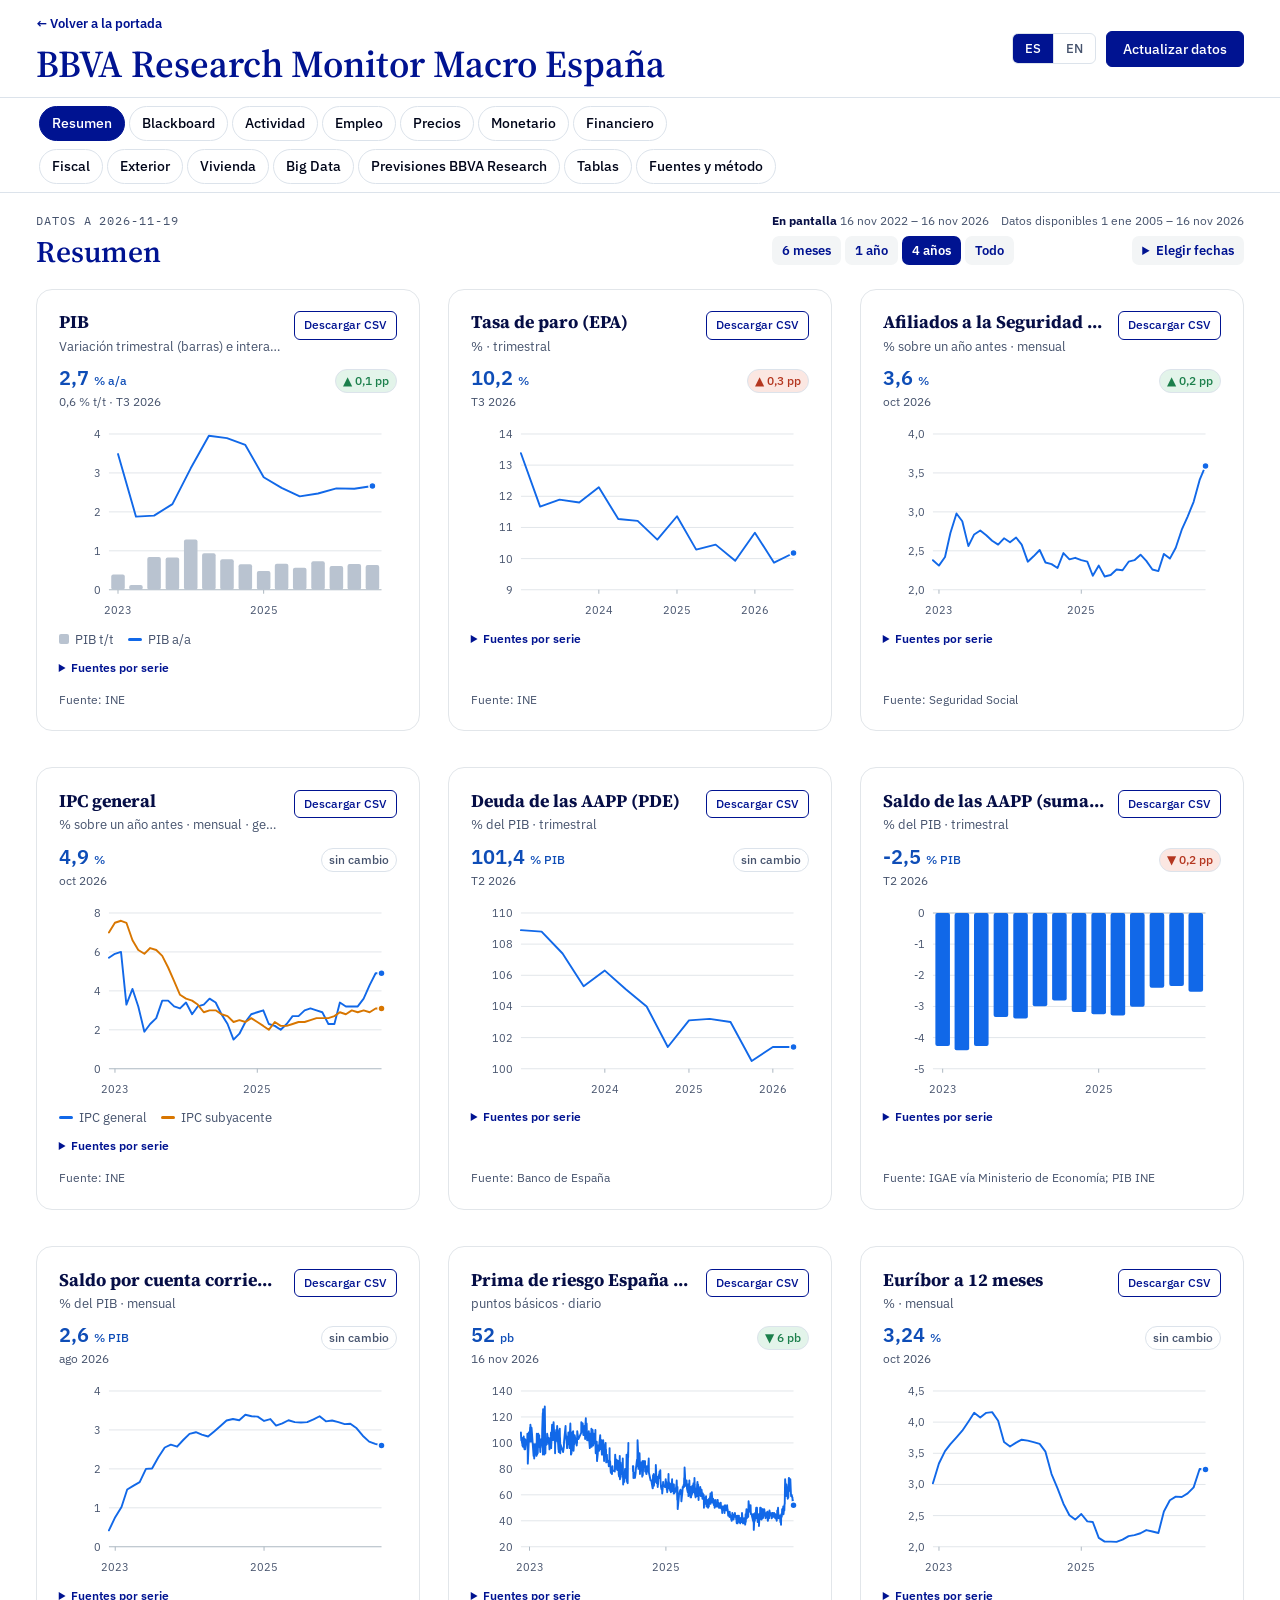
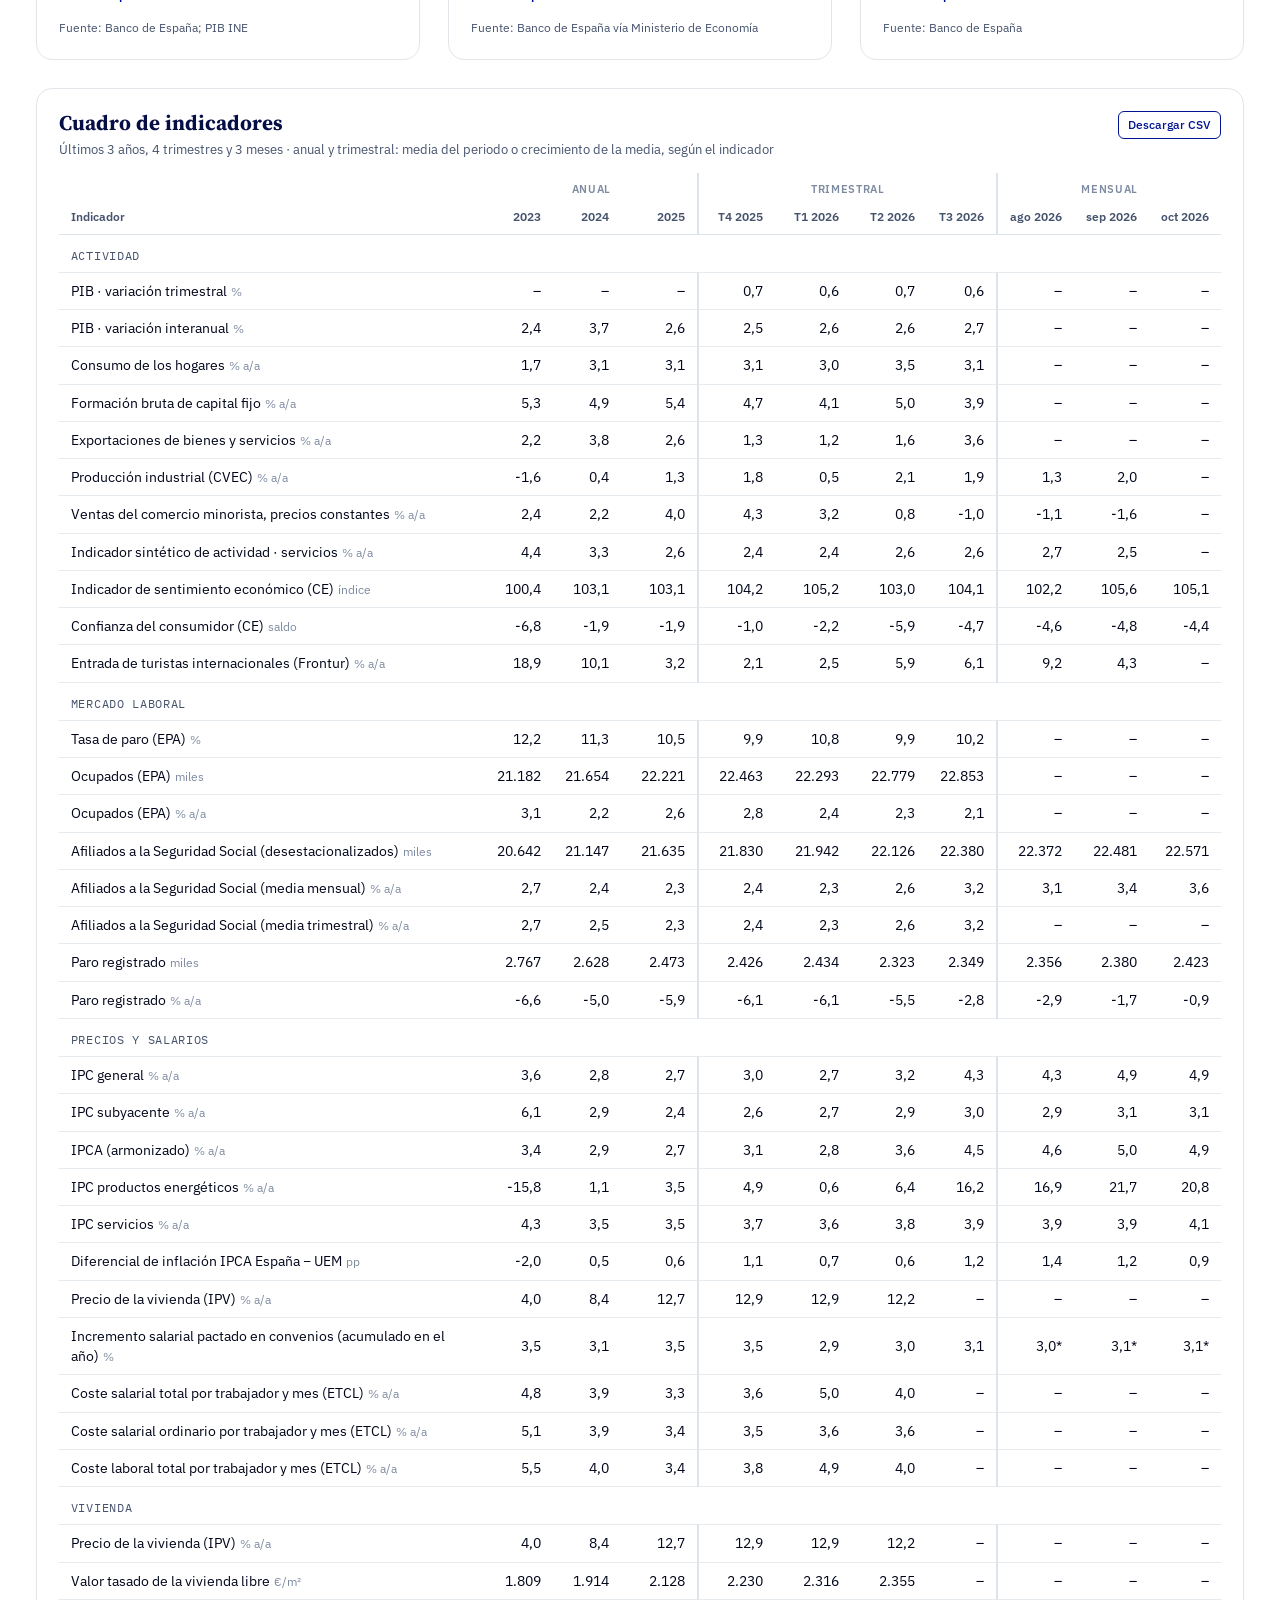
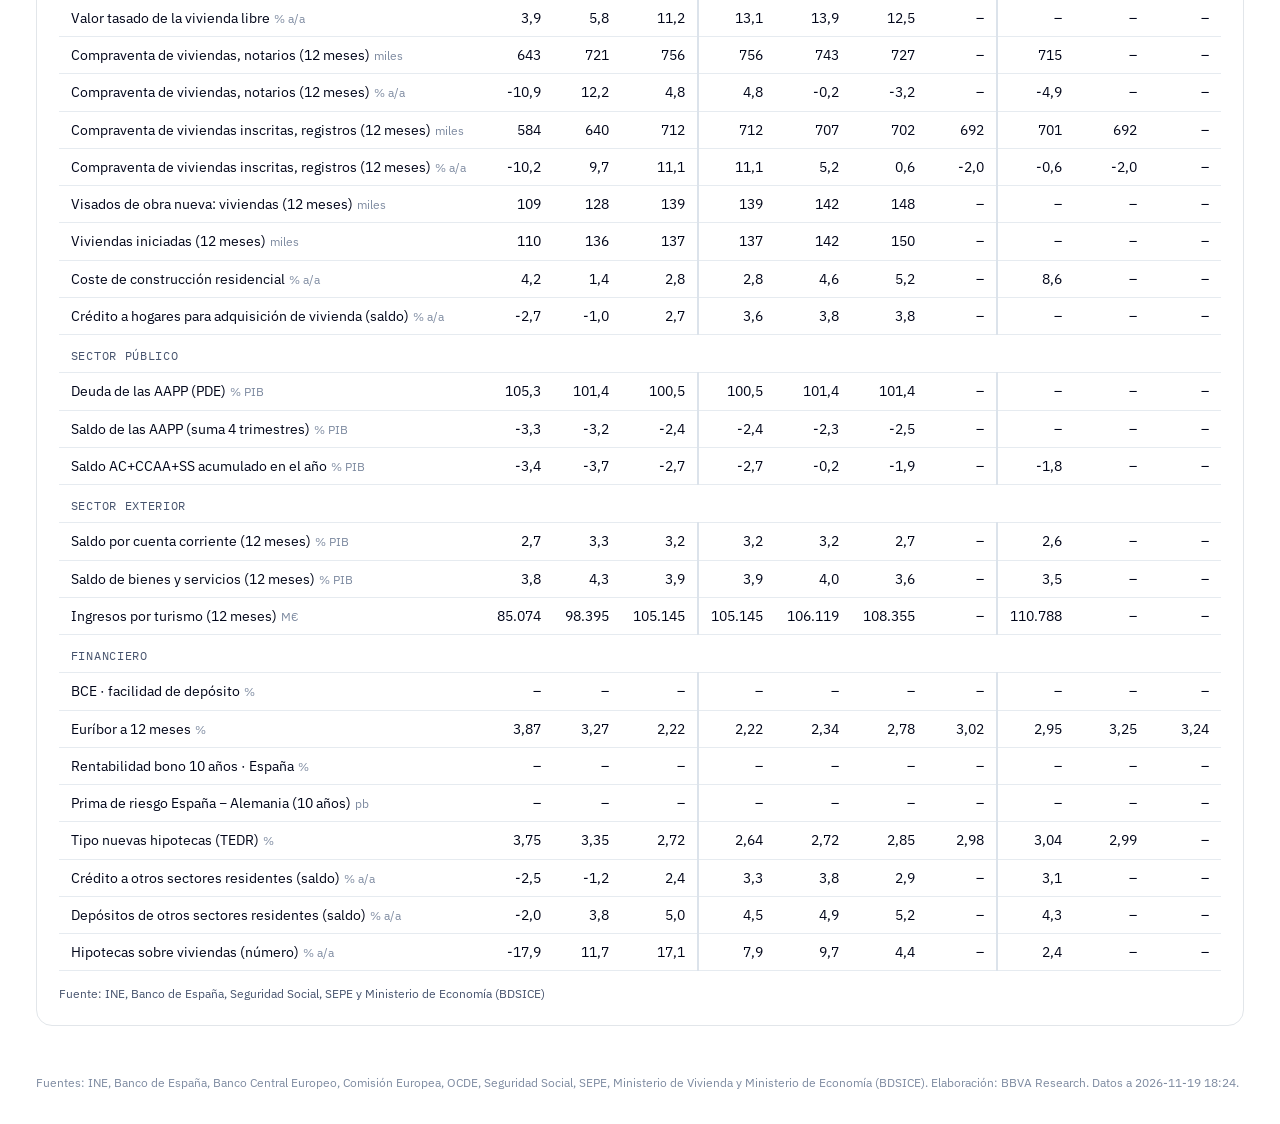
==== artifact.html @ 0e870fc3 "Limit chart period presets to four" ====
<!doctype html>
<html lang="es"><head><meta charset="utf-8"><meta name="viewport" content="width=device-width,initial-scale=1,viewport-fit=cover"><style>:root{padding-top:env(safe-area-inset-top,0px);padding-bottom:env(safe-area-inset-bottom,0px)}body{margin:0}img{max-width:100%}[hidden]{display:none!important}</style>
<title>BBVA Research Monitor Macro España</title>
<meta name="claude:viewport-fit-sides" content="cover">
<link rel="stylesheet" href="https://fonts.googleapis.com/css2?family=Source+Serif+4:opsz,wght@8..60,400;8..60,600;8..60,700&family=IBM+Plex+Sans:wght@400;500;600&family=IBM+Plex+Mono:wght@400;500&display=swap">
<style>
/* Layout: masthead band → control row (tabs + data status) → per-section grid of chart figures, 2 columns on wide screens, 1 on phones.
   Palette and type follow the BBVA Research explorer (Electric Blue / Serene Blue / Midnight; Source Serif 4 + IBM Plex). */
:root{
  --ground:#ffffff; --surface:#ffffff; --surface-2:#ffffff; --rule:#DCE3EB; --grid:#E6EBF0;
  --navy:#001391; --on-navy:#ffffff; --tot:#8BE98B; --on-tot:#00105E; --icon-bg:#85C8FF; --up:#1C9AAB; --down:#C0001A; --flat:#B9C3D0;
  --y1:#001391; --y2:#85C8FF; --y3:#8BE98B; --y4:#FFB56B; --qbar:#B9C3D0;
  --ink:#000519; --muted:#46536D; --faint:#7D8AA0;
  --accent:#001391; --accent-soft:#85C8FF; --on-accent:#ffffff;
  --s1:#1168E8; --s2:#D87600; --s3:#008F7B; --s4:#7B5CD6;
  --chart-ink:#060E46; --chart-grid:#E2E6EA; --chart-zero:#ADB8C2;
  --good:#1B7F4B; --good-bg:#E3F4EA; --bad:#B4361F; --bad-bg:#FBE7E2; --neutral-bg:#ffffff;
  --flag:#7A6300; --flag-bg:#FFF6C9;
  --serif:"Source Serif 4",Georgia,"Times New Roman",serif;
  --sans:"IBM Plex Sans",system-ui,-apple-system,"Segoe UI",sans-serif;
  --mono:"IBM Plex Mono",ui-monospace,Menlo,Consolas,monospace;
  color-scheme:only light;
}
*{box-sizing:border-box}
body{background:var(--ground);color:var(--ink);font-family:var(--sans);font-size:15px;line-height:1.5}
.wrap{max-width:1240px;margin:0 auto;padding-left:max(16px,env(safe-area-inset-left,0px));padding-right:max(16px,env(safe-area-inset-right,0px))}
header.mast{background:var(--surface);border-bottom:1px solid var(--rule)}
header.mast .wrap{padding-block:22px 18px;display:flex;flex-wrap:wrap;gap:16px 32px;align-items:flex-end;justify-content:space-between}
.eyebrow{font-family:var(--mono);font-size:12px;letter-spacing:.08em;text-transform:uppercase;color:var(--muted);margin:0 0 6px}
h1{font-family:var(--serif);font-weight:600;font-size:clamp(26px,3.4vw,38px);line-height:1.1;margin:0;text-wrap:balance;color:var(--accent)}
.lede{margin:8px 0 0;color:var(--muted);max-width:62ch}
.datactl{display:flex;flex-direction:column;align-items:flex-end;gap:6px;min-width:0}
.btn{font:500 14px/1 var(--sans);padding:10px 16px;border-radius:6px;border:1px solid var(--accent);background:var(--accent);color:var(--on-accent);cursor:pointer}
.btn:hover{filter:brightness(1.08)}
.btn.ghost{background:transparent;color:var(--accent)}
.btn:focus-visible,.tabs button:focus-visible,.seg button:focus-visible{outline:2px solid var(--accent);outline-offset:2px}
.status{font-size:12.5px;color:var(--muted);text-align:right;max-width:46ch}
.stamp{font-family:var(--mono);font-size:12px;color:var(--muted)}
html:not([data-monitor]) .mast .wrap{padding-block:12px;align-items:center;gap:10px 24px}
html:not([data-monitor]) .mast :is(.eyebrow,.lede,.stamp){display:none}
html:not([data-monitor]) .mast .status{position:absolute;width:1px;height:1px;overflow:hidden;clip-path:inset(50%);white-space:nowrap}
nav.tabsbar{position:sticky;top:env(safe-area-inset-top,0px);z-index:5;background:var(--surface);border-bottom:1px solid var(--rule)}
body::before{content:"";position:fixed;inset:0 0 auto;height:env(safe-area-inset-top,0px);z-index:10;background:var(--surface)}
.tabs{display:flex;flex-direction:column;gap:8px;overflow-x:auto;scrollbar-width:thin;padding:8px 3px}
.tabs-row{display:flex;gap:4px;width:max-content;align-items:center}
.tabs button{flex:none;font:500 14px/1.2 var(--sans);color:var(--ink);background:var(--surface);border:1px solid var(--rule);border-radius:999px;padding:8px 12px;cursor:pointer;white-space:nowrap}
.tabs button[aria-selected="true"]{color:var(--on-accent);background:var(--accent);border-color:var(--accent)}
.tabs button:hover:not([aria-selected="true"]){color:var(--accent);border-color:var(--accent)}
.theme-subgroup{display:flex;flex-wrap:wrap;align-items:center;gap:6px 10px;margin:0 0 16px}
main .wrap{padding-block:24px 48px}
html:not([data-monitor]) main .wrap{padding-top:16px}
.sechead{display:flex;flex-wrap:wrap;gap:12px 24px;align-items:baseline;justify-content:space-between;margin-bottom:16px}
h2{font-family:var(--serif);font-weight:600;font-size:clamp(22px,2.6vw,30px);line-height:1.15;margin:0;text-wrap:balance;color:var(--accent);max-width:34ch}
.kicker{font-family:var(--mono);font-size:11.5px;letter-spacing:.08em;text-transform:uppercase;color:var(--muted);margin:0 0 6px}
h3{font-family:var(--sans);font-weight:600;font-size:13.5px;margin:0;text-wrap:balance;text-transform:uppercase;letter-spacing:.02em;color:var(--accent)}
.seg{display:inline-flex;border:1px solid var(--rule);border-radius:6px;overflow:hidden;background:var(--surface)}
.seg button{font:500 13px/1 var(--sans);padding:8px 12px;background:none;border:0;border-left:1px solid var(--rule);color:var(--muted);cursor:pointer}
.seg button:first-child{border-left:0}
.seg button[aria-pressed="true"]{background:var(--accent);color:var(--on-accent)}
.grid{display:grid;grid-template-columns:repeat(2,minmax(0,1fr));gap:36px 28px}
@media(max-width:820px){.grid{grid-template-columns:minmax(0,1fr)}}
.fig{background:var(--surface);border:1px solid var(--chart-grid);border-radius:16px;padding:clamp(12px,1.7vw,24px);min-width:0;display:flex;flex-direction:column;gap:10px}
.fig.wide{grid-column:1/-1}
.fig h3{font:700 clamp(17px,1.65vw,23px)/1.18 var(--serif);color:var(--chart-ink);letter-spacing:normal;text-transform:none;text-wrap:pretty;overflow-wrap:anywhere}
.fig .sub{font-size:13px;color:var(--muted);margin-top:4px}
.fig .src{font-size:12px;color:var(--muted);margin-top:auto;padding-top:4px;overflow-wrap:anywhere}
.legend{display:flex;flex-wrap:wrap;gap:4px 14px;font-size:12.5px;color:var(--muted)}
/* legends sit under the plot: title → reading → chart → legend → source */
.fig>.chart{order:1}.fig>.lg,.fig>.legend{order:2}.fig>figcaption{order:3}
.legend span{display:inline-flex;align-items:center;gap:6px}
.legend i{width:14px;height:3px;border-radius:2px;display:inline-block}
.legend i.bar{height:10px;width:10px;border-radius:2px}
.chart,.chart-plot,.bbmini-chart{position:relative;min-width:0;width:100%}
.chart svg,.bbmini-chart svg{display:block;width:100%;height:auto;overflow:visible}
.chart text{font-family:var(--sans);font-size:11px;fill:var(--muted)}
.chart-featured{container-type:inline-size}
.chart-featured text{font-size:12px}
.chart-range{display:grid;gap:6px;max-width:100%;margin:4px 0 8px;font-size:12px;color:var(--muted)}
.period-controls{display:flex;align-items:center;gap:6px 10px}
.chart-range .seg{gap:4px;border:0;min-width:0;flex-wrap:wrap}
.chart-range .seg button,.chart-date-range summary{border:0;border-radius:7px;background:#F3F5F6;color:var(--accent);padding:8px 10px;font-size:13px;font-weight:600;line-height:1}
.chart-range .seg button[aria-pressed="true"],.chart-date-range[data-custom] summary{background:var(--accent);color:var(--on-accent)}
.chart-date-range{flex:none;margin-inline-start:auto;max-inline-size:100%}
.chart-date-range summary{cursor:pointer;inline-size:max-content;max-inline-size:100%}
.chart-date-range[open]{display:flex;align-items:center;gap:8px}
.date-coverage{display:flex;flex-wrap:wrap;gap:4px 12px;line-height:1.4;font-variant-numeric:tabular-nums}
.date-coverage b{color:var(--chart-ink)}
.custom-range{display:flex;flex-wrap:wrap;gap:6px 10px;align-items:center}
.custom-range label{display:flex;align-items:center;gap:5px;min-width:0;color:var(--chart-ink);font-weight:600}
.custom-range input{min-width:0;padding:5px 7px;border:1px solid var(--rule);border-radius:5px;background:var(--surface);color:var(--ink);font:inherit}
.custom-range [role="alert"]{flex-basis:100%;margin:0;color:var(--ink)}
.custom-range [role="alert"]:empty{display:none}
@media(max-width:600px){.period-controls{flex-wrap:wrap}}
@media(max-width:380px){.chart-date-range[open]{display:grid;gap:4px}}
.chart-body{display:grid;gap:12px}
.chart-readings{border-top:1px solid var(--chart-grid);padding-top:10px;min-width:0}
.chart-readings>p{margin:0 0 8px;font-size:12px;color:var(--muted)}
.chart-readings ul{list-style:none;margin:0;padding:0;display:grid;grid-template-columns:repeat(auto-fit,minmax(min(100%,130px),1fr));gap:10px 14px}
.chart-readings li{min-width:0;border-left:3px solid var(--reading-color);padding-left:8px;line-height:1.24;overflow-wrap:anywhere}
.chart-reading-value{display:block;color:var(--chart-ink);color:color-mix(in srgb,var(--reading-color) 70%,var(--chart-ink));font:600 20px/1.24 var(--sans);font-variant-numeric:tabular-nums}
.chart-reading-value small{font-size:12px;font-weight:500}
.chart-reading-label{display:block;color:var(--chart-ink);font-size:12.5px;margin:2px 0}
.chart-readings time,.chart-reading-source,.gread .reading-context{display:block;color:var(--muted);font-size:11.5px}
.chart-reading-source{margin-top:5px;line-height:1.38}
.source-publisher{color:var(--accent);font-weight:600}
a.source-publisher{text-decoration:underline;text-underline-offset:2px}
.source-code{display:block;color:var(--muted);font:11px/1.4 var(--mono);overflow-wrap:anywhere}
.series-chart-sources{order:3;font-size:12px;color:var(--muted)}
.series-chart-sources summary{cursor:pointer;color:var(--accent);font-weight:600;inline-size:max-content;max-inline-size:100%}
.series-chart-sources ul{list-style:none;padding:0;margin:7px 0 0;display:grid;gap:6px}
.series-chart-sources li{padding-inline-start:8px;border-inline-start:2px solid var(--chart-grid);overflow-wrap:anywhere}
.series-source-name{display:block;color:var(--chart-ink)}
.figure-csv-header{display:flex;gap:8px 12px;align-items:flex-start;justify-content:flex-end}
.figure-csv-header>.figure-csv-title{flex:1;min-width:0}
.figure-csv-footer{order:4;display:flex;justify-content:flex-end}
.figure-csv-footer:empty{display:none}
.csv-action.btn{flex:none;font-size:12px;line-height:1.2;padding:6px 9px;white-space:nowrap}
.csv-action:disabled{opacity:.5;cursor:default}
.chart-readings.is-hovering li time{display:none}
.chart-readings p[data-cursor-date]{color:var(--chart-ink);font-weight:600}
.transform-control option:disabled{color:var(--faint)}
@container (min-width:620px){
  .chart-body{grid-template-columns:minmax(0,1fr) minmax(128px,23%);align-items:start}
  .chart-readings{border-top:0;border-left:1px solid var(--chart-grid);padding:0 0 0 12px}
  .chart-readings ul{grid-template-columns:minmax(0,1fr)}
}
.tip{position:absolute;pointer-events:none;background:var(--surface);color:var(--chart-ink);border:1px solid var(--chart-grid);border-radius:9px;padding:9px 11px;font-size:12.5px;box-shadow:0 4px 16px rgba(6,14,70,.12);width:max-content;min-width:min(150px,100%);max-width:100%;overflow-wrap:anywhere;z-index:3}
.tip b{display:block;font-weight:600;margin-bottom:4px}
.tip div{display:flex;justify-content:space-between;gap:14px;font-variant-numeric:tabular-nums}
.tip i{width:8px;height:8px;border-radius:50%;display:inline-block;margin-right:6px}
/* KPI tiles */
.kpis{display:grid;grid-template-columns:repeat(auto-fill,minmax(210px,1fr));gap:0 24px;margin-bottom:22px}
.kpi{background:transparent;border:0;border-top:1px solid var(--rule);border-radius:0;padding:12px 0 10px;display:flex;flex-direction:column;gap:4px;min-width:0;cursor:pointer;text-align:left;font:inherit;color:inherit}
.kpi:hover{border-top-color:var(--accent)}
.kpi .lab{font-size:12.5px;color:var(--muted);line-height:1.3;min-height:2.6em}
.kpi .val{font-family:var(--serif);font-weight:600;font-size:30px;line-height:1.1;font-variant-numeric:tabular-nums;color:var(--ink)}
.kpi .val small{font-family:var(--sans);font-size:13px;font-weight:500;color:var(--muted);margin-left:3px}
.kpi .meta{display:flex;justify-content:space-between;align-items:center;gap:8px;font-size:12px;color:var(--muted)}
.chip{border:1px solid var(--rule);display:inline-flex;align-items:center;gap:4px;font-size:12px;font-weight:500;padding:2px 7px;border-radius:999px;background:var(--neutral-bg);color:var(--muted);white-space:nowrap;font-variant-numeric:tabular-nums}
.chip.good{background:var(--good-bg);color:var(--good)}
.chip.bad{background:var(--bad-bg);color:var(--bad)}
.chip.flash{background:var(--flag-bg);color:var(--flag)}
.spark{height:34px;width:100%}
/* tables */
.tblwrap{overflow-x:auto;background:var(--surface);border:1px solid var(--rule);border-radius:8px}
table{border-collapse:collapse;width:100%;font-size:13.5px;font-variant-numeric:tabular-nums}
th,td{padding:8px 12px;text-align:right;border-bottom:1px solid var(--grid);white-space:nowrap}
th:first-child,td:first-child{text-align:left;white-space:normal;min-width:220px}
thead th{font-size:12px;font-weight:600;color:var(--muted);background:var(--surface);position:sticky;top:0;border-bottom:1px solid var(--rule)}
tbody tr:hover{background:var(--surface-2)}
tr.grp td{background:var(--ground);font-family:var(--mono);font-size:11.5px;letter-spacing:.06em;text-transform:uppercase;color:var(--muted);padding-top:12px}
td.src{font-size:12px;color:var(--muted);text-align:left}
td .u{color:var(--faint);font-size:12px;margin-left:4px}
.tblhead{display:flex;flex-wrap:wrap;gap:10px;align-items:center;justify-content:space-between;margin:26px 0 10px}
.tblhead:first-child{margin-top:0}
.note{font-size:13px;color:var(--muted);max-width:75ch}
.copyok{font-size:12.5px;color:var(--good);margin-left:8px}
a{color:var(--accent)}
.prose{max-width:72ch}
.prose p,.prose li{color:var(--ink)}
.prose code{font-family:var(--mono);font-size:13px;background:var(--surface-2);padding:1px 5px;border-radius:4px}
.pickrow{display:flex;flex-wrap:wrap;gap:16px 24px;align-items:flex-end;justify-content:space-between;padding:14px 0;border-top:1px solid var(--rule);border-bottom:1px solid var(--rule);margin-bottom:16px}
.picks{display:flex;flex-direction:column;gap:8px;min-width:0;flex:1 1 420px}
.picklab{font-family:var(--mono);font-size:11.5px;letter-spacing:.08em;text-transform:uppercase;color:var(--muted)}
.chips{display:flex;flex-wrap:wrap;gap:8px}
.pchip{display:inline-flex;align-items:center;gap:8px;background:var(--surface);border:1px solid var(--rule);border-radius:6px;padding:6px 6px 6px 10px;font-size:13.5px;max-width:100%}
.pchip i{width:14px;height:3px;border-radius:2px;flex:none}
.pchip button{border:0;background:none;color:var(--muted);font-size:16px;line-height:1;cursor:pointer;padding:2px 6px;border-radius:4px}
.pchip button:hover{background:var(--surface-2);color:var(--ink)}
select#addSeries{font:inherit;font-size:14px;padding:8px 10px;border:1px solid var(--rule);border-radius:6px;background:var(--surface);color:var(--ink);max-width:420px;width:100%}
.gcard h3{font-size:clamp(15px,1.4vw,18px)}
.gcard h3,.gcard .sub{overflow:hidden;text-overflow:ellipsis;white-space:nowrap}
.gread{display:flex;flex-wrap:wrap;align-items:baseline;justify-content:space-between;gap:4px 12px}
.gread .chart-reading-value{--reading-color:var(--s1)}
.gread .reading-context{margin-top:2px;font-variant-numeric:tabular-nums}
.explain{background:var(--flag-bg);border-left:4px solid var(--flag);border-radius:6px;padding:14px 18px;font-size:14px;max-width:72ch;margin-top:18px}
.explain b{color:var(--flag)}
.bigbars{display:grid;grid-template-columns:repeat(2,minmax(0,1fr));gap:36px 28px}@media(max-width:760px){.bigbars{grid-template-columns:minmax(0,1fr)}}
.bb{display:flex;align-items:flex-end;justify-content:space-around;gap:10px;height:280px;padding:10px 8px 0;border-bottom:1px solid var(--rule)}
.bb .col{display:flex;flex-direction:column;align-items:center;justify-content:flex-end;height:100%;flex:1;max-width:110px}
.bb .v{font-size:28px;font-weight:500;font-variant-numeric:tabular-nums;margin-bottom:6px}
.bb .bar{width:62%;border-radius:4px 4px 0 0}
.bb-x{display:flex;justify-content:space-around;gap:10px;padding:8px 8px 0}
.bb-x div{flex:1;max-width:110px;text-align:center;font-size:17px;color:var(--ink)}
.bb-x small{display:block;font-size:14px;color:var(--up);margin-top:2px}
.key{display:flex;flex-direction:column;gap:0}
.key div{display:flex;align-items:center;gap:12px;padding:14px 4px;border-bottom:1px solid var(--rule);font-size:13.5px;color:var(--muted)}
.key div:last-child{border-bottom:0}
.tri{width:0;height:0;flex:none}
.tri.up{border-left:9px solid transparent;border-right:9px solid transparent;border-bottom:15px solid var(--up)}
.tri.down{border-left:9px solid transparent;border-right:9px solid transparent;border-top:15px solid var(--down)}
.tri.flat{border-top:9px solid transparent;border-bottom:9px solid transparent;border-left:15px solid var(--flat)}
table.fc thead th{background:var(--navy);color:var(--on-navy);font-size:13px}
table.fc td.l1{padding-left:28px}table.fc td.l2{padding-left:44px}
table.fc tr.b td{font-weight:600;color:var(--accent);border-bottom-color:var(--accent)}
table.fc tr.tot td{background:var(--tot);color:var(--on-tot);font-weight:600}
table.fc td.f{font-weight:600}
.grid3{display:grid;grid-template-columns:repeat(3,minmax(0,1fr));gap:36px 28px;margin-bottom:8px}
@media(max-width:1000px){.grid3{grid-template-columns:repeat(2,minmax(0,1fr))}}@media(max-width:620px){.grid3{grid-template-columns:minmax(0,1fr)}}
.fig .src a{color:var(--accent);text-decoration:none;font-weight:500}
.tblhead2{display:flex;flex-wrap:wrap;gap:10px;align-items:flex-end;justify-content:space-between;margin-bottom:4px}
.stack{display:flex;flex-direction:column;gap:28px}
.tblfig .tblwrap{border:0;border-radius:0}
.pchip .axbtn{font-size:11.5px;border:1px solid var(--rule);border-radius:4px;padding:2px 6px;color:var(--accent)}
.mcol{display:flex;flex-direction:column;gap:0;min-width:0}
.bbwrap{display:grid;grid-template-columns:300px minmax(0,1fr);gap:32px;align-items:start}
@media(max-width:900px){.bbwrap{grid-template-columns:minmax(0,1fr)}}
.bbside{display:flex;flex-direction:column;gap:18px;position:sticky;top:12px}
.board-head,.board-layout{--board-sidebar:260px;--board-gutter:18px}
.board-layout{column-gap:var(--board-gutter)}
@media(min-width:901px){
  .board-layout,.board-head{grid-template-columns:var(--board-sidebar) minmax(0,1fr)}
  .board-head{display:grid;gap:var(--board-gutter)}
}
@media(max-width:900px){.board-layout>.bbside{position:static}}
.board-figure{margin:0;min-width:0}
.board-figure .board-chart-title{margin:0;font:700 clamp(17px,1.65vw,23px)/1.18 var(--serif);color:var(--chart-ink);letter-spacing:normal;text-transform:none;text-wrap:pretty;overflow-wrap:anywhere}
.board-figure>.figure-csv-title .sub{font-size:13px;color:var(--muted);margin-top:4px}
.bbgallery>.board-chart-title{margin-bottom:6px}
.bbmini h3{overflow:hidden;text-overflow:ellipsis;white-space:nowrap}
.board-layout .board-figure.fig{gap:6px;padding:clamp(8px,1vw,14px)}
.board-layout .board-figure>.chart-range{margin:0}
.board-figure .period-controls{flex-wrap:wrap}
.board-chart-note{order:2;margin:0}
.bbgallery>.figure-csv-footer{margin-top:12px}
.board-figure .legend i{flex:none}
.board-figure>.lg:not(:empty){border-top:1px solid var(--chart-grid);padding-top:8px}
.bbgrp{display:flex;flex-direction:column;gap:8px}
.big-catalog-filters{padding:8px;border-bottom:1px solid var(--rule)}
.big-compare-actions{display:flex;flex-wrap:wrap;gap:6px}
.big-compare-actions .btn{font-size:12px;line-height:1.3;padding:6px 9px}
.big-totals{display:flex;align-items:center;flex-wrap:wrap;gap:6px 10px}
.big-totals .seg button{padding:6px 10px;font-size:13px}
.big-totals .seg button:disabled:not([aria-pressed="true"]){opacity:.5;cursor:default}
.pchip .big-reference{color:inherit;font:inherit;text-align:left;padding:0}
.pchip .big-reference[aria-pressed="true"]{text-decoration:underline;text-underline-offset:3px}
.big-title h3{text-transform:none;letter-spacing:normal}
.transform-control{display:grid;grid-template-columns:minmax(0,1.35fr) minmax(0,1fr);align-items:end;gap:8px}
.transform-field{display:grid;gap:4px;min-width:0}
.transform-field>select.axsel{min-width:0;max-width:none;text-overflow:ellipsis}
.transform-field>.picklab{font-size:10px;letter-spacing:.06em}
.board-layout .transform-control{grid-template-columns:minmax(0,1fr)}
#bblg:empty{display:none}
/* Blackboard de USA (.bbfig): título en una línea, subtítulo y periodos; lecturas como leyenda inferior */
.bbfig h3{white-space:nowrap;overflow:hidden;text-overflow:ellipsis;text-wrap:nowrap;overflow-wrap:normal}
.bbfig>.figure-csv-title{min-width:0}
.bbfig .sub:not(:empty)::before{content:"("}
.bbfig .sub:not(:empty)::after{content:")"}
.bbfig>.chart-range{display:contents}
.bbfig .chart-date-range{margin-inline-start:0}
.bbfig #bbchart .chart-body{grid-template-columns:minmax(0,1fr)}
.bbfig #bbchart .chart-readings{border-left:0;border-top:1px solid var(--chart-grid);padding:10px 0 0}
.bbfig #bbchart .chart-readings{display:flex;flex-wrap:wrap;align-items:baseline;gap:4px 18px}
.bbfig #bbchart .chart-readings ul{display:flex;flex-wrap:wrap;gap:6px 20px;flex:1;min-width:0}
.bbfig #bbchart .chart-readings li{display:flex;align-items:baseline;gap:7px;border-left:0;padding-left:0;font-size:13px}
.bbfig #bbchart .chart-readings li::before{content:"";flex:none;inline-size:16px;block-size:3px;border-radius:2px;background:var(--reading-color);align-self:center}
.bbfig #bbchart .chart-reading-label{order:1;margin:0;font-size:13px}
.bbfig #bbchart .chart-reading-value{order:2;display:none;font-size:13px;line-height:inherit;white-space:nowrap}
.bbfig #bbchart .chart-readings.is-hovering .chart-reading-value{display:inline}
.bbfig #bbchart .chart-readings li time,.bbfig #bbchart .chart-reading-source{display:none}
.bbfig #bbchart .chart-readings>p{order:2;margin:0;visibility:hidden;white-space:nowrap}
.bbfig #bbchart .chart-readings.is-hovering>p{visibility:visible}
.band-note{margin:0 0 4px}
.band-key{display:flex;flex-wrap:wrap;gap:4px 14px;font-size:12px;color:var(--muted)}
.band-key span{display:inline-flex;align-items:center;gap:6px;white-space:nowrap}
.band-swatch{display:inline-block;inline-size:16px;block-size:10px;border-radius:2px;background:var(--band-color)}
.band-swatch.mean{block-size:0;border-top:2px dashed var(--band-color);background:none;border-radius:0}
.band-swatch.one{opacity:.34}
.band-swatch.two{opacity:.14}
.board-head{align-items:center;margin-bottom:10px}
.board-modes{flex:1;min-width:0}
.board-modes .bbmodes{display:flex;flex-wrap:wrap}
.board-modes .bbmodes button{border:0;border-radius:7px;background:#f3f5f6;color:var(--accent);font-weight:600;box-shadow:none;padding:7px 10px;white-space:nowrap}
.board-modes .bbmodes button[aria-pressed="true"]{background:var(--accent);color:var(--on-accent);box-shadow:none}
@media(max-width:900px){.board-modes{flex-basis:100%;order:3}}
.board-transform-group .transform-sources{flex-direction:column;gap:3px}
@media(min-width:901px){.board-transform-group .transform-control{grid-template-columns:minmax(0,1fr)}}
.transform-sources{display:flex;flex-wrap:wrap;gap:4px 8px}
.transform-sources span{font-size:12px;color:var(--muted)}
.transform-sources b{font-weight:600}
.bbmodes{display:grid;grid-template-columns:1fr 1fr;gap:6px}
.bbmodes button{font:500 13px/1.2 var(--sans);padding:9px 10px;border:1px solid var(--rule);border-radius:6px;background:var(--surface);color:var(--ink);cursor:pointer;text-align:left}
.bbmodes button[aria-pressed="true"],.bbtabs button[aria-selected="true"]{border-color:var(--accent);color:var(--accent);box-shadow:inset 0 0 0 1px var(--accent)}
.bbtabs{display:grid;grid-template-columns:1fr 1fr;border-bottom:1px solid var(--rule)}
.bbtabs button{font:600 13px/1 var(--sans);padding:10px 6px;background:none;border:0;border-bottom:2px solid transparent;color:var(--muted);cursor:pointer}
.bbtabs button[aria-selected="true"]{color:var(--accent);border-bottom-color:var(--accent);box-shadow:none}
.bbsearch{width:100%;font:400 13px/1.2 var(--sans);padding:9px 10px;border:1px solid var(--rule);border-radius:6px;background:var(--surface);color:var(--ink)}
.series-search{display:grid;gap:6px}
.series-search-results{display:grid;gap:6px}
.series-search-results ul{list-style:none;margin:0;padding:3px;max-height:235px;overflow:auto;border:1px solid var(--rule);border-radius:6px}
.series-search-results button{display:block;width:100%;text-align:left;font:inherit;font-size:13px;padding:6px 8px;border:0;border-radius:4px;color:var(--ink);background:var(--surface);cursor:pointer}
.series-search-results button:not(:disabled):is(:hover,:focus-visible){background:var(--surface-2);color:var(--accent);outline:2px solid var(--accent);outline-offset:-2px}
.series-search-results button:disabled{color:var(--muted);cursor:default}
.series-search-results small{display:block;color:var(--muted)}
.bbcatalog{border:1px solid var(--rule);border-radius:6px}
.bbcatalog>summary{padding:8px 10px;font-size:14px;cursor:pointer}
.bbcatalog[open]>summary{border-bottom:1px solid var(--rule)}
.bbaxis .bbcatalog>summary{overflow:hidden;text-overflow:ellipsis;white-space:nowrap}
.bb-axis-search{padding:8px;border-bottom:1px solid var(--rule)}
.bb-axis-search:has(.series-search-results:not([hidden]))+.bblist{display:none}
.bblist{max-height:340px;overflow:auto;padding:4px 8px}
.bblist .bbh{font-weight:500;font-size:13px;color:var(--accent);padding:6px 4px;cursor:pointer}
.bblist details details{margin-left:12px}
.bblist label{display:flex;gap:8px;align-items:flex-start;font-size:13px;line-height:1.3;padding:6px 4px;border-radius:4px;cursor:pointer}
.bblist input{flex-shrink:0;accent-color:var(--accent)}
.bblist label:hover,.bblist label:focus-within{background:#F3F7FD}
.bblist label:has(input:checked){background:#E7F2FF;color:var(--accent);font-weight:600}
.bblist label:has(input:disabled){cursor:default}
.bblist label .u{color:var(--muted);font-size:11.5px;margin-left:4px}
.bblist input[disabled]+span{color:var(--muted)}
.bbsel{display:flex;flex-direction:column;gap:6px}
.bbsel .row{display:grid;grid-template-columns:14px minmax(0,1fr) auto auto auto;gap:6px;align-items:center;font-size:13px;padding:6px 0;border-bottom:1px solid var(--rule)}
.bbsel button{font:500 12px/1 var(--sans);padding:5px 7px;border:1px solid var(--rule);border-radius:5px;background:var(--surface);color:var(--muted);cursor:pointer}
.bbsel button:disabled{opacity:.4;cursor:default}
.bbsel button:focus-visible{outline:2px solid var(--accent);outline-offset:1px}
.bbsel .series-grip{width:14px;height:22px;color:var(--series-color);font-size:18px;line-height:22px;cursor:grab;user-select:none}
.bbsel .series-grip:active{cursor:grabbing}
.bbsel .row[data-drop-side="before"]{box-shadow:inset 0 2px var(--accent)}
.bbsel .row[data-drop-side="after"]{box-shadow:inset 0 -2px var(--accent)}
.bb-order{display:grid;gap:2px}
.bbsel .bb-order button{padding:2px 5px}
.bb-base{grid-column:2/-1;font-size:12px;color:var(--muted)}
.bb-base summary{cursor:pointer;color:var(--accent);font-weight:600;inline-size:max-content;max-inline-size:100%}
.bb-base form{display:flex;align-items:end;flex-wrap:wrap;gap:5px;margin-top:5px}
.bb-base label{display:grid;gap:3px}
.bb-base input{min-width:0;font:inherit;color:var(--ink);background:var(--surface);border:1px solid var(--rule);border-radius:5px;padding:3px 5px}
.bb-base form p{flex-basis:100%;margin:0}
.bb-base form p:empty{display:none}
.bbsel .tag{font-family:var(--mono);font-size:11px;color:var(--accent)}
.mgrid{row-gap:20px}
.mgrid .fig>div:first-child{min-height:64px}
.mgrid .lg{min-height:44px}
.mixnote{font-family:var(--sans);color:var(--flag)}
.mcol .pickrow{flex-direction:column;align-items:stretch;gap:12px}
.mcol .pickrow .picks{flex:0 0 auto}
.warnline{font-size:13px;color:var(--flag);background:var(--flag-bg);border-radius:6px;padding:8px 12px;margin:0 0 12px;max-width:80ch}
.scatter-analysis{display:grid;gap:10px;padding-top:12px;border-top:1px solid var(--chart-grid)}
.scatter-analysis .fit-tools{display:flex;align-items:center;flex-wrap:wrap;gap:8px 14px}
.scatter-analysis .seg{flex-wrap:wrap}
.scatter-analysis dl{display:grid;grid-template-columns:repeat(2,minmax(0,1fr));gap:10px 12px;margin:6px 0}
.scatter-analysis .figure-csv-footer{justify-content:flex-start}
#bb-scatter-sources:empty{display:none}
.scatter-analysis dt{font-size:12px;color:var(--muted)}
.scatter-analysis dd{margin:2px 0 0;color:var(--chart-ink);font-variant-numeric:tabular-nums;font-weight:600}
.chk{display:inline-flex;gap:8px;align-items:center;font-size:13.5px;color:var(--ink);cursor:pointer;padding:8px 0}
.ylab{font-size:11.5px;color:var(--muted);margin:2px 0 4px}
select.axsel{font:inherit;font-size:14px;padding:8px 10px;border:1px solid var(--rule);border-radius:6px;background:var(--surface);color:var(--ink);width:100%;max-width:420px}
select.addSeries{font:inherit;font-size:14px;padding:8px 10px;border:1px solid var(--rule);border-radius:6px;background:var(--surface);color:var(--ink);max-width:420px;width:100%}
.fc2 th.blklast,.fc2 td.blklast{border-right:2px solid var(--rule)}
.fc2 tr.hgrp th{font-size:11px;letter-spacing:.06em;text-transform:uppercase;color:var(--faint);text-align:center;border-bottom:0;padding-bottom:2px}
.tblnav{display:flex;flex-wrap:wrap;gap:6px 18px;margin:0 0 22px;font-size:13.5px}
.tblnav a{color:var(--accent);text-decoration:none;border-bottom:1px solid var(--rule);padding-bottom:2px}
.tblnav a:hover{border-bottom-color:var(--accent)}
table.fc2 td.l1{padding-left:28px} table.fc2 td.l2{padding-left:44px}
[id^="tbl-"]{scroll-margin-top:64px}
.errbox{background:var(--bad-bg);color:var(--bad);border-radius:6px;padding:10px 12px;font-size:13px;margin-bottom:16px}
footer{font-size:12px;color:var(--faint)}
footer .wrap{padding-block:0 32px}
@media(max-width:600px){.datactl{align-items:flex-start}.status{text-align:left}.kpi .val{font-size:26px}}
@media(prefers-reduced-motion:reduce){*{transition:none!important;animation:none!important}}
</style>
<style>.bbmultiples{display:grid;grid-template-columns:repeat(2,minmax(0,1fr));gap:16px}.bbmini{min-width:0}.bbmini-chart{width:100%}.bbheat-scroll{overflow:auto;max-width:100%}.bbheat{border-collapse:separate;border-spacing:2px;font-size:11px}.bbheat th{white-space:nowrap;padding:5px;text-align:left}.bbheat th:first-child{position:sticky;left:0;background:var(--surface);z-index:1;max-width:200px;overflow:hidden;text-overflow:ellipsis}.bbheat td{min-width:34px;height:28px}.bbheat .bbmissing{background:#d5dee8}@media(max-width:700px){.bbmultiples{grid-template-columns:1fr}}.bigheat-layout{display:block}.bigheat-layout>.bbside{display:none}.bigmap-scroll{max-width:100%;overflow-x:auto}.bigmap{border-collapse:collapse;table-layout:fixed;width:max(100%,1098px);font-size:12px;color:var(--ink)}.bigmap col.bigmap-label{width:240px}.bigmap col.bigmap-value{width:66px}.bigmap th,.bigmap td{box-sizing:border-box;border:1px solid #fff;padding:5px 6px;line-height:1.2}.bigmap thead th{background:#001391;color:#fff;text-align:center;font-weight:600;font-size:11px;white-space:normal}.bigmap .bigmap-section{background:#001391;color:#fff;text-align:left;font-weight:700}.bigmap .bigmap-label-cell{text-align:left;white-space:normal;overflow-wrap:anywhere}.bigmap td{text-align:right;white-space:nowrap;font-variant-numeric:tabular-nums}.bigmap .bigmissing{background:#e6e8ec;color:#7d8aa0}.bigmap td.bigmap-week-start,.bigmap th.bigmap-week-start{border-left:3px solid white}.bigmap col.bigmap-gap{width:12px}.bigmap th.bigmap-spacer,.bigmap td.bigmap-spacer{background:#fff!important;border:0;padding:0}</style></head><body>

<header class="mast"><div class="wrap">
  <div>
    <a href="index.html" class="home-link" style="display:inline-block;color:var(--accent);font-size:13px;font-weight:600;text-decoration:none;margin-bottom:10px">← Volver a la portada</a>
    <p class="eyebrow">Big Data &amp; AI</p>
    <h1>BBVA Research Monitor Macro España</h1>
    <p class="lede">Actividad, empleo, precios, cuentas públicas, sector exterior y condiciones financieras de la economía española, con las series oficiales del INE, el Banco de España, la Seguridad Social, el Ministerio de Trabajo, el Ministerio de Vivienda y el Ministerio de Economía.</p>
  </div>
  <div class="datactl">
    <div style="display:flex;gap:10px;align-items:center"><div class="seg" role="group" aria-label="Idioma / Language" id="langSeg"><button type="button" data-lang="es" aria-pressed="true">ES</button><button type="button" data-lang="en" aria-pressed="false">EN</button></div><button type="button" class="btn" id="refreshBtn">Actualizar datos</button></div>
    <span class="stamp" id="stamp"></span>
    <span class="status" id="liveMsg" aria-live="polite"></span>
  </div>
</div></header>
<nav class="tabsbar" aria-label="Secciones"><div class="wrap"><div class="tabs" role="tablist" id="tabs"></div></div></nav>
<main><div class="wrap" id="panel" role="tabpanel"></div></main>
<footer><div class="wrap" id="foot"></div></footer>

<script id="embedded-data" type="application/json">{"meta":{"title":"Monitor macro · Economía española","refreshed":"2026-11-19 18:24","timezone":"Europe/Madrid","sources":["INE","Banco de España","Ministerio de Economía, Comercio y Empresa (BDSICE)","Banco Central Europeo","Comisión Europea (DG ECFIN)","OCDE","Ministerio de Trabajo y Economía Social"],"errors":["paro_reg (total): No module named 'pandas'","paro_reg_yoy (total): No module named 'pandas'","Las conexiones de series han cambiado desde la última ejecución; ejecuta la actualización para verificar todas las fuentes."],"n_series":108},"series":{"pib_qoq":{"label":"PIB · variación trimestral","unit":"%","freq":"Q","block":"actividad","source":"INE","code":"CNTR6653","table":null,"original_name":"Total Nacional. Datos ajustados de estacionalidad y calendario. Producto interior bruto a precios de mercado. Variación trimestral. Índices de volumen encadenados.","link":"https://www.ine.es/consul/serie.do?s=CNTR6653","transform":null,"note":null,"data":[["2005-01-01",0.8935,0],["2005-04-01",0.8876,0],["2005-07-01",0.9575,0],["2005-10-01",0.9873,0],["2006-01-01",1.1632,0],["2006-04-01",0.9,0],["2006-07-01",0.944,0],["2006-10-01",0.9307,0],["2007-01-01",0.909,0],["2007-04-01",0.8776,0],["2007-07-01",0.7497,0],["2007-10-01",0.6105,0],["2008-01-01",0.1871,0],["2008-04-01",0.0352,0],["2008-07-01",-0.2115,0],["2008-10-01",-1.5508,0],["2009-01-01",-2.6741,0],["2009-04-01",0.0655,0],["2009-07-01",0.1971,0],["2009-10-01",-0.0243,0],["2010-01-01",-0.0892,0],["2010-04-01",0.1234,0],["2010-07-01",-0.0629,0],["2010-10-01",0.1032,0],["2011-01-01",-0.0786,0],["2011-04-01",-0.2588,0],["2011-07-01",-0.6102,0],["2011-10-01",-0.563,0],["2012-01-01",-0.9412,0],["2012-04-01",-0.9693,0],["2012-07-01",-0.4592,0],["2012-10-01",-0.8291,0],["2013-01-01",-0.2748,0],["2013-04-01",-0.1026,0],["2013-07-01",-0.0631,0],["2013-10-01",0.1902,0],["2014-01-01",0.3781,0],["2014-04-01",0.54,0],["2014-07-01",0.7996,0],["2014-10-01",0.9668,0],["2015-01-01",1.2174,0],["2015-04-01",1.1198,0],["2015-07-01",0.9172,0],["2015-10-01",0.893,0],["2016-01-01",0.6948,0],["2016-04-01",0.3308,0],["2016-07-01",0.7905,0],["2016-10-01",0.5684,0],["2017-01-01",0.708,0],["2017-04-01",1.0456,0],["2017-07-01",0.6317,0],["2017-10-01",0.6088,0],["2018-01-01",0.4276,0],["2018-04-01",0.652,0],["2018-07-01",0.5584,0],["2018-10-01",0.5852,0],["2019-01-01",0.6131,0],["2019-04-01",0.2884,0],["2019-07-01",0.1916,0],["2019-10-01",0.5707,0],["2020-01-01",-5.1774,0],["2020-04-01",-17.7904,0],["2020-07-01",15.9023,0],["2020-10-01",0.7256,0],["2021-01-01",1.2018,0],["2021-04-01",1.3709,0],["2021-07-01",1.9711,0],["2021-10-01",2.0315,0],["2022-01-01",1.5718,0],["2022-04-01",1.7012,0],["2022-07-01",0.8158,0],["2022-10-01",0.536,0],["2023-01-01",0.3909,0],["2023-04-01",0.1236,0],["2023-07-01",0.8412,0],["2023-10-01",0.8274,0],["2024-01-01",1.2927,0],["2024-04-01",0.9372,0],["2024-07-01",0.7823,0],["2024-10-01",0.6564,0],["2025-01-01",0.4838,0],["2025-04-01",0.6681,0],["2025-07-01",0.5678,0],["2025-10-01",0.7295,0],["2026-01-01",0.6129,0],["2026-04-01",0.6599,0],["2026-07-01",0.6347,0]]},"pib_yoy":{"label":"PIB · variación interanual","unit":"%","freq":"Q","block":"actividad","source":"INE","code":"CNTR6654","table":null,"original_name":"Total Nacional. Datos ajustados de estacionalidad y calendario. Producto interior bruto a precios de mercado. Variación anual. Índices de volumen encadenados.","link":"https://www.ine.es/consul/serie.do?s=CNTR6654","transform":null,"note":null,"data":[["2005-01-01",3.5545,0],["2005-04-01",3.3759,0],["2005-07-01",3.493,0],["2005-10-01",3.7782,0],["2006-01-01",4.0556,0],["2006-04-01",4.0684,0],["2006-07-01",4.0545,0],["2006-10-01",3.9962,0],["2007-01-01",3.7349,0],["2007-04-01",3.7118,0],["2007-07-01",3.5122,0],["2007-10-01",3.1838,0],["2008-01-01",2.4456,0],["2008-04-01",1.5901,0],["2008-07-01",0.6209,0],["2008-10-01",-1.5406,0],["2009-01-01",-4.3524,0],["2009-04-01",-4.3235,0],["2009-07-01",-3.9318,0],["2009-10-01",-2.4421,0],["2010-01-01",0.1489,0],["2010-04-01",0.2069,0],["2010-07-01",-0.0532,0],["2010-10-01",0.0743,0],["2011-01-01",0.0849,0],["2011-04-01",-0.2972,0],["2011-07-01",-0.8432,0],["2011-10-01",-1.5031,0],["2012-01-01",-2.3534,0],["2012-04-01",-3.0489,0],["2012-07-01",-2.9016,0],["2012-10-01",-3.1615,0],["2013-01-01",-2.5101,0],["2013-04-01",-1.6568,0],["2013-07-01",-1.2655,0],["2013-10-01",-0.2506,0],["2014-01-01",0.4025,0],["2014-04-01",1.0482,0],["2014-07-01",1.9206,0],["2014-10-01",2.7106,0],["2015-01-01",3.5694,0],["2015-04-01",4.1667,0],["2015-07-01",4.2882,0],["2015-10-01",4.212,0],["2016-01-01",3.6739,0],["2016-04-01",2.865,0],["2016-07-01",2.7358,0],["2016-10-01",2.4052,0],["2017-01-01",2.4187,0],["2017-04-01",3.1484,0],["2017-07-01",2.9859,0],["2017-10-01",3.0273,0],["2018-01-01",2.7405,0],["2018-04-01",2.3402,0],["2018-07-01",2.2656,0],["2018-10-01",2.2417,0],["2019-01-01",2.4305,0],["2019-04-01",2.0605,0],["2019-07-01",1.6882,0],["2019-10-01",1.6735,0],["2020-01-01",-4.178,0],["2020-04-01",-21.4517,0],["2020-07-01",-9.1347,0],["2020-10-01",-8.9948,0],["2021-01-01",-2.8724,0],["2021-04-01",19.7659,0],["2021-07-01",5.3703,0],["2021-10-01",6.7365,0],["2022-01-01",7.1267,0],["2022-04-01",7.4758,0],["2022-07-01",6.2582,0],["2022-10-01",4.7007,0],["2023-01-01",3.4834,0],["2023-04-01",1.8781,0],["2023-07-01",1.9037,0],["2023-10-01",2.1991,0],["2024-01-01",3.1171,0],["2024-04-01",3.955,0],["2024-07-01",3.8943,0],["2024-10-01",3.7181,0],["2025-01-01",2.8898,0],["2025-04-01",2.6156,0],["2025-07-01",2.3972,0],["2025-10-01",2.4716,0],["2026-01-01",2.6033,0],["2026-04-01",2.5949,0],["2026-07-01",2.6632,0]],"annual":{"2015":4.06,"2016":2.92,"2017":2.9,"2018":2.4,"2019":1.96,"2020":-10.94,"2021":6.68,"2022":6.37,"2023":2.36,"2024":3.67,"2025":2.59},"annual_how":"idx"},"dn_yoy":{"label":"Demanda nacional","unit":"% a/a","freq":"Q","block":"actividad","source":"INE","code":"CNTR7148","table":null,"original_name":"Total Nacional. Datos ajustados de estacionalidad y calendario. Demanda nacional. Variación anual. Índices de volumen encadenados.","link":"https://www.ine.es/consul/serie.do?s=CNTR7148","transform":null,"note":null,"data":[["2005-01-01",4.791,0],["2005-04-01",5.3093,0],["2005-07-01",4.9629,0],["2005-10-01",4.6499,0],["2006-01-01",5.3068,0],["2006-04-01",4.7642,0],["2006-07-01",4.9285,0],["2006-10-01",5.3029,0],["2007-01-01",4.4586,0],["2007-04-01",4.2181,0],["2007-07-01",3.7766,0],["2007-10-01",3.2678,0],["2008-01-01",2.1132,0],["2008-04-01",0.7008,0],["2008-07-01",-1.5248,0],["2008-10-01",-4.0406,0],["2009-01-01",-7.8357,0],["2009-04-01",-7.537,0],["2009-07-01",-5.5621,0],["2009-10-01",-3.9944,0],["2010-01-01",-0.116,0],["2010-04-01",0.3051,0],["2010-07-01",-1.0594,0],["2010-10-01",-1.0736,0],["2011-01-01",-1.71,0],["2011-04-01",-3.0543,0],["2011-07-01",-2.8263,0],["2011-10-01",-3.9708,0],["2012-01-01",-3.8635,0],["2012-04-01",-4.5615,0],["2012-07-01",-5.649,0],["2012-10-01",-5.4082,0],["2013-01-01",-5.4519,0],["2013-04-01",-3.8693,0],["2013-07-01",-1.9778,0],["2013-10-01",-0.2036,0],["2014-01-01",1.3158,0],["2014-04-01",2.0888,0],["2014-07-01",2.3697,0],["2014-10-01",2.5897,0],["2015-01-01",3.5773,0],["2015-04-01",4.2712,0],["2015-07-01",4.8364,0],["2015-10-01",4.4351,0],["2016-01-01",2.9768,0],["2016-04-01",2.1838,0],["2016-07-01",1.3693,0],["2016-10-01",1.4187,0],["2017-01-01",2.2868,0],["2017-04-01",2.6098,0],["2017-07-01",3.5783,0],["2017-10-01",3.9932,0],["2018-01-01",3.4209,0],["2018-04-01",3.8982,0],["2018-07-01",2.9919,0],["2018-10-01",2.2939,0],["2019-01-01",2.1367,0],["2019-04-01",0.3997,0],["2019-07-01",2.2966,0],["2019-10-01",1.7301,0],["2020-01-01",-2.8735,0],["2020-04-01",-18.6878,0],["2020-07-01",-7.9814,0],["2020-10-01",-6.7195,0],["2021-01-01",-1.6229,0],["2021-04-01",20.1476,0],["2021-07-01",5.2515,0],["2021-10-01",6.5261,0],["2022-01-01",6.3882,0],["2022-04-01",5.2321,0],["2022-07-01",4.0498,0],["2022-10-01",1.0539,0],["2023-01-01",1.0311,0],["2023-04-01",1.1499,0],["2023-07-01",1.2911,0],["2023-10-01",2.4289,0],["2024-01-01",2.691,0],["2024-04-01",2.9977,0],["2024-07-01",3.8471,0],["2024-10-01",4.3672,0],["2025-01-01",3.8036,0],["2025-04-01",3.4562,0],["2025-07-01",3.6197,0],["2025-10-01",3.4963,0],["2026-01-01",3.1854,0],["2026-04-01",3.4949,0],["2026-07-01",2.7437,0]],"annual":{"2015":4.28,"2016":1.98,"2017":3.12,"2018":3.15,"2019":1.64,"2020":-9.04,"2021":7.05,"2022":4.14,"2023":1.47,"2024":3.48,"2025":3.59},"annual_how":"idx"},"ch_yoy":{"label":"Consumo de los hogares","unit":"% a/a","freq":"Q","block":"actividad","source":"INE","code":"CNTR7163","table":null,"original_name":"Total Nacional. Datos ajustados de estacionalidad y calendario. Gasto en consumo final de los hogares. Variación anual. Índices de volumen encadenados.","link":"https://www.ine.es/consul/serie.do?s=CNTR7163","transform":null,"note":null,"data":[["2005-01-01",3.3812,0],["2005-04-01",4.7243,0],["2005-07-01",4.2015,0],["2005-10-01",4.0396,0],["2006-01-01",4.4122,0],["2006-04-01",3.6023,0],["2006-07-01",4.0804,0],["2006-10-01",4.0107,0],["2007-01-01",3.7432,0],["2007-04-01",3.5066,0],["2007-07-01",3.1744,0],["2007-10-01",3.1605,0],["2008-01-01",2.3892,0],["2008-04-01",0.6324,0],["2008-07-01",-1.5255,0],["2008-10-01",-4.023,0],["2009-01-01",-4.9794,0],["2009-04-01",-4.9171,0],["2009-07-01",-3.0084,0],["2009-10-01",-1.3756,0],["2010-01-01",0.2137,0],["2010-04-01",1.4184,0],["2010-07-01",-0.0388,0],["2010-10-01",0.0819,0],["2011-01-01",-1.4343,0],["2011-04-01",-2.7578,0],["2011-07-01",-2.22,0],["2011-10-01",-3.2569,0],["2012-01-01",-2.4038,0],["2012-04-01",-2.923,0],["2012-07-01",-4.0462,0],["2012-10-01",-4.3128,0],["2013-01-01",-5.4321,0],["2013-04-01",-3.7271,0],["2013-07-01",-2.2322,0],["2013-10-01",-0.2732,0],["2014-01-01",1.0956,0],["2014-04-01",1.5399,0],["2014-07-01",2.2291,0],["2014-10-01",2.0231,0],["2015-01-01",2.8266,0],["2015-04-01",2.7219,0],["2015-07-01",3.2766,0],["2015-10-01",2.9382,0],["2016-01-01",2.4909,0],["2016-04-01",2.9676,0],["2016-07-01",2.4738,0],["2016-10-01",2.5179,0],["2017-01-01",3.127,0],["2017-04-01",2.9302,0],["2017-07-01",3.009,0],["2017-10-01",3.407,0],["2018-01-01",2.6672,0],["2018-04-01",2.2696,0],["2018-07-01",1.4756,0],["2018-10-01",0.8677,0],["2019-01-01",0.3463,0],["2019-04-01",-1.0096,0],["2019-07-01",2.5049,0],["2019-10-01",2.1452,0],["2020-01-01",-3.7042,0],["2020-04-01",-24.0534,0],["2020-07-01",-11.0215,0],["2020-10-01",-10.0645,0],["2021-01-01",-4.4721,0],["2021-04-01",25.7689,0],["2021-07-01",5.3625,0],["2021-10-01",6.2114,0],["2022-01-01",7.295,0],["2022-04-01",5.9188,0],["2022-07-01",4.7666,0],["2022-10-01",1.6856,0],["2023-01-01",2.1582,0],["2023-04-01",1.0841,0],["2023-07-01",0.8129,0],["2023-10-01",2.6684,0],["2024-01-01",1.9697,0],["2024-04-01",2.8523,0],["2024-07-01",3.8339,0],["2024-10-01",3.8658,0],["2025-01-01",3.5849,0],["2025-04-01",2.8716,0],["2025-07-01",2.6581,0],["2025-10-01",3.1395,0],["2026-01-01",3.0137,0],["2026-04-01",3.4649,0],["2026-07-01",3.0772,0]],"annual":{"2015":2.94,"2016":2.61,"2017":3.12,"2018":1.81,"2019":1.0,"2020":-12.16,"2021":7.24,"2022":4.87,"2023":1.68,"2024":3.13,"2025":3.06},"annual_how":"idx"},"cp_yoy":{"label":"Consumo de las AAPP","unit":"% a/a","freq":"Q","block":"actividad","source":"INE","code":"CNTR7188","table":null,"original_name":"Total Nacional. Datos ajustados de estacionalidad y calendario. Gasto en consumo final de las AAPP. Variación anual. Índices de volumen encadenados.","link":"https://www.ine.es/consul/serie.do?s=CNTR7188","transform":null,"note":null,"data":[["2005-01-01",6.0622,0],["2005-04-01",5.4997,0],["2005-07-01",3.6558,0],["2005-10-01",4.0077,0],["2006-01-01",3.2098,0],["2006-04-01",3.4353,0],["2006-07-01",4.488,0],["2006-10-01",5.1058,0],["2007-01-01",4.8938,0],["2007-04-01",5.3378,0],["2007-07-01",5.6997,0],["2007-10-01",4.5135,0],["2008-01-01",5.5452,0],["2008-04-01",5.1643,0],["2008-07-01",4.2151,0],["2008-10-01",4.8964,0],["2009-01-01",4.1352,0],["2009-04-01",3.8791,0],["2009-07-01",4.1505,0],["2009-10-01",2.9887,0],["2010-01-01",1.8027,0],["2010-04-01",0.8729,0],["2010-07-01",0.1509,0],["2010-10-01",-0.0004,0],["2011-01-01",1.2326,0],["2011-04-01",1.1931,0],["2011-07-01",0.3329,0],["2011-10-01",-0.5196,0],["2012-01-01",-2.7478,0],["2012-04-01",-4.0044,0],["2012-07-01",-4.4167,0],["2012-10-01",-4.3588,0],["2013-01-01",-4.045,0],["2013-04-01",-2.5137,0],["2013-07-01",-1.717,0],["2013-10-01",-0.753,0],["2014-01-01",-0.1195,0],["2014-04-01",-0.737,0],["2014-07-01",-0.5663,0],["2014-10-01",-0.7213,0],["2015-01-01",0.6334,0],["2015-04-01",1.9104,0],["2015-07-01",2.3657,0],["2015-10-01",2.8089,0],["2016-01-01",1.902,0],["2016-04-01",0.9674,0],["2016-07-01",0.4596,0],["2016-10-01",0.2095,0],["2017-01-01",0.5217,0],["2017-04-01",0.6736,0],["2017-07-01",1.4569,0],["2017-10-01",1.164,0],["2018-01-01",1.4405,0],["2018-04-01",2.0454,0],["2018-07-01",2.0929,0],["2018-10-01",2.8258,0],["2019-01-01",2.689,0],["2019-04-01",2.4123,0],["2019-07-01",1.9695,0],["2019-10-01",1.6933,0],["2020-01-01",2.1535,0],["2020-04-01",2.7044,0],["2020-07-01",3.8702,0],["2020-10-01",5.3048,0],["2021-01-01",5.0565,0],["2021-04-01",4.7417,0],["2021-07-01",3.5476,0],["2021-10-01",1.2538,0],["2022-01-01",0.8611,0],["2022-04-01",-0.5066,0],["2022-07-01",0.246,0],["2022-10-01",2.4603,0],["2023-01-01",2.5912,0],["2023-04-01",5.6614,0],["2023-07-01",4.602,0],["2023-10-01",4.2965,0],["2024-01-01",4.2546,0],["2024-04-01",2.6627,0],["2024-07-01",3.8595,0],["2024-10-01",2.294,0],["2025-01-01",2.5524,0],["2025-04-01",2.2974,0],["2025-07-01",2.0212,0],["2025-10-01",2.7645,0],["2026-01-01",2.4242,0],["2026-04-01",2.5786,0],["2026-07-01",2.4943,0]],"annual":{"2015":1.93,"2016":0.88,"2017":0.95,"2018":2.1,"2019":2.19,"2020":3.51,"2021":3.63,"2022":0.76,"2023":4.29,"2024":3.26,"2025":2.41},"annual_how":"idx"},"fbcf_yoy":{"label":"Formación bruta de capital fijo","unit":"% a/a","freq":"Q","block":"actividad","source":"INE","code":"CNTR7213","table":null,"original_name":"Total Nacional. Datos ajustados de estacionalidad y calendario. Formación bruta de capital fijo (FBCF). Variación anual. Índices de volumen encadenados.","link":"https://www.ine.es/consul/serie.do?s=CNTR7213","transform":null,"note":null,"data":[["2005-01-01",6.5918,0],["2005-04-01",7.1974,0],["2005-07-01",7.5536,0],["2005-10-01",6.5597,0],["2006-01-01",7.5747,0],["2006-04-01",7.418,0],["2006-07-01",6.4735,0],["2006-10-01",7.5864,0],["2007-01-01",5.6756,0],["2007-04-01",4.5703,0],["2007-07-01",3.353,0],["2007-10-01",2.4559,0],["2008-01-01",-0.2166,0],["2008-04-01",-2.0598,0],["2008-07-01",-4.9011,0],["2008-10-01",-9.5679,0],["2009-01-01",-15.4968,0],["2009-04-01",-20.291,0],["2009-07-01",-17.789,0],["2009-10-01",-14.8062,0],["2010-01-01",-9.4303,0],["2010-04-01",-2.6604,0],["2010-07-01",-3.8875,0],["2010-10-01",-4.2734,0],["2011-01-01",-5.651,0],["2011-04-01",-7.7804,0],["2011-07-01",-7.2733,0],["2011-10-01",-8.7067,0],["2012-01-01",-6.1777,0],["2012-04-01",-6.616,0],["2012-07-01",-8.5816,0],["2012-10-01",-7.1907,0],["2013-01-01",-6.5769,0],["2013-04-01",-5.7549,0],["2013-07-01",-1.9718,0],["2013-10-01",0.5435,0],["2014-01-01",3.9741,0],["2014-04-01",5.7244,0],["2014-07-01",4.1803,0],["2014-10-01",3.6232,0],["2015-01-01",3.2537,0],["2015-04-01",5.7041,0],["2015-07-01",6.1298,0],["2015-10-01",6.2206,0],["2016-01-01",3.309,0],["2016-04-01",1.4244,0],["2016-07-01",0.9902,0],["2016-10-01",2.4347,0],["2017-01-01",4.8852,0],["2017-04-01",5.2567,0],["2017-07-01",8.4678,0],["2017-10-01",8.3633,0],["2018-01-01",5.59,0],["2018-04-01",8.9306,0],["2018-07-01",6.6172,0],["2018-10-01",4.8815,0],["2019-01-01",7.8975,0],["2019-04-01",3.803,0],["2019-07-01",4.2915,0],["2019-10-01",3.702,0],["2020-01-01",-1.2777,0],["2020-04-01",-20.881,0],["2020-07-01",-7.0401,0],["2020-10-01",-6.5457,0],["2021-01-01",-5.209,0],["2021-04-01",17.7539,0],["2021-07-01",-0.1094,0],["2021-10-01",0.8879,0],["2022-01-01",4.3487,0],["2022-04-01",4.4922,0],["2022-07-01",5.6246,0],["2022-10-01",2.5482,0],["2023-01-01",4.5302,0],["2023-04-01",5.9475,0],["2023-07-01",5.0606,0],["2023-10-01",5.8257,0],["2024-01-01",4.48,0],["2024-04-01",3.9074,0],["2024-07-01",3.7072,0],["2024-10-01",7.3933,0],["2025-01-01",5.6033,0],["2025-04-01",5.1644,0],["2025-07-01",6.265,0],["2025-10-01",4.708,0],["2026-01-01",4.0727,0],["2026-04-01",4.9901,0],["2026-07-01",3.937,0]],"annual":{"2015":5.33,"2016":2.03,"2017":6.75,"2018":6.49,"2019":4.89,"2020":-8.93,"2021":2.64,"2022":4.25,"2023":5.34,"2024":4.87,"2025":5.43},"annual_how":"idx"},"x_yoy":{"label":"Exportaciones de bienes y servicios","unit":"% a/a","freq":"Q","block":"actividad","source":"INE","code":"CNTR7267","table":null,"original_name":"Total Nacional. Datos ajustados de estacionalidad y calendario. Exportaciones de bienes y servicios. Variación anual. Índices de volumen encadenados.","link":"https://www.ine.es/consul/serie.do?s=CNTR7267","transform":null,"note":null,"data":[["2005-01-01",1.3933,0],["2005-04-01",1.6022,0],["2005-07-01",1.9502,0],["2005-10-01",2.3971,0],["2006-01-01",3.6992,0],["2006-04-01",4.3507,0],["2006-07-01",3.8035,0],["2006-10-01",6.839,0],["2007-01-01",8.6827,0],["2007-04-01",7.2943,0],["2007-07-01",9.6396,0],["2007-10-01",5.1605,0],["2008-01-01",3.1487,0],["2008-04-01",0.4134,0],["2008-07-01",-0.1219,0],["2008-10-01",-6.9057,0],["2009-01-01",-16.673,0],["2009-04-01",-13.1406,0],["2009-07-01",-10.1328,0],["2009-10-01",-2.6424,0],["2010-01-01",8.8444,0],["2010-04-01",8.9079,0],["2010-07-01",7.3919,0],["2010-10-01",10.7474,0],["2011-01-01",12.7883,0],["2011-04-01",10.1282,0],["2011-07-01",6.8468,0],["2011-10-01",3.5438,0],["2012-01-01",-1.1402,0],["2012-04-01",-0.3284,0],["2012-07-01",3.3345,0],["2012-10-01",1.9046,0],["2013-01-01",4.7396,0],["2013-04-01",5.8608,0],["2013-07-01",2.8752,0],["2013-10-01",3.7563,0],["2014-01-01",3.8284,0],["2014-04-01",3.255,0],["2014-07-01",5.229,0],["2014-10-01",5.6815,0],["2015-01-01",5.2478,0],["2015-04-01",4.3592,0],["2015-07-01",3.744,0],["2015-10-01",4.0934,0],["2016-01-01",4.6985,0],["2016-04-01",6.0556,0],["2016-07-01",4.7328,0],["2016-10-01",6.0732,0],["2017-01-01",6.4347,0],["2017-04-01",5.6143,0],["2017-07-01",5.6001,0],["2017-10-01",4.8189,0],["2018-01-01",3.4231,0],["2018-04-01",1.7887,0],["2018-07-01",0.8086,0],["2018-10-01",0.6722,0],["2019-01-01",2.2038,0],["2019-04-01",5.065,0],["2019-07-01",1.5731,0],["2019-10-01",0.2399,0],["2020-01-01",-8.6813,0],["2020-04-01",-38.267,0],["2020-07-01",-18.5226,0],["2020-10-01",-14.4228,0],["2021-01-01",-5.975,0],["2021-04-01",39.6596,0],["2021-07-01",14.5789,0],["2021-10-01",13.5581,0],["2022-01-01",14.3411,0],["2022-04-01",18.7821,0],["2022-07-01",13.7395,0],["2022-10-01",10.3912,0],["2023-01-01",7.7703,0],["2023-04-01",-0.0153,0],["2023-07-01",0.1492,0],["2023-10-01",1.1223,0],["2024-01-01",2.5025,0],["2024-04-01",4.0893,0],["2024-07-01",4.946,0],["2024-10-01",3.8377,0],["2025-01-01",3.4769,0],["2025-04-01",3.7615,0],["2025-07-01",1.8053,0],["2025-10-01",1.2777,0],["2026-01-01",1.1673,0],["2026-04-01",1.5564,0],["2026-07-01",3.5896,0]],"annual":{"2015":4.35,"2016":5.39,"2017":5.61,"2018":1.66,"2019":2.26,"2020":-20.1,"2021":13.39,"2022":14.22,"2023":2.17,"2024":3.84,"2025":2.57},"annual_how":"idx"},"m_yoy":{"label":"Importaciones de bienes y servicios","unit":"% a/a","freq":"Q","block":"actividad","source":"INE","code":"CNTR7287","table":null,"original_name":"Total Nacional. Datos ajustados de estacionalidad y calendario. Importaciones de bienes y servicios. Variación anual. Índices de volumen encadenados.","link":"https://www.ine.es/consul/serie.do?s=CNTR7287","transform":null,"note":null,"data":[["2005-01-01",6.0517,0],["2005-04-01",8.6917,0],["2005-07-01",7.4054,0],["2005-10-01",5.7158,0],["2006-01-01",8.2037,0],["2006-04-01",6.7384,0],["2006-07-01",6.9184,0],["2006-10-01",10.9769,0],["2007-01-01",10.3122,0],["2007-04-01",8.376,0],["2007-07-01",9.3939,0],["2007-10-01",5.0708,0],["2008-01-01",1.9077,0],["2008-04-01",-2.3436,0],["2008-07-01",-7.1157,0],["2008-10-01",-14.2689,0],["2009-01-01",-25.959,0],["2009-04-01",-22.5639,0],["2009-07-01",-14.9684,0],["2009-10-01",-8.2296,0],["2010-01-01",7.1572,0],["2010-04-01",8.9404,0],["2010-07-01",3.1015,0],["2010-10-01",5.8049,0],["2011-01-01",5.1769,0],["2011-04-01",-0.9377,0],["2011-07-01",-0.7748,0],["2011-10-01",-5.5494,0],["2012-01-01",-6.4432,0],["2012-04-01",-5.4883,0],["2012-07-01",-6.0053,0],["2012-10-01",-5.4939,0],["2013-01-01",-5.0913,0],["2013-04-01",-1.2234,0],["2013-07-01",0.9694,0],["2013-10-01",4.4489,0],["2014-01-01",7.391,0],["2014-04-01",7.0327,0],["2014-07-01",7.1557,0],["2014-10-01",5.6721,0],["2015-01-01",5.4532,0],["2015-04-01",4.7266,0],["2015-07-01",5.4128,0],["2015-10-01",4.7802,0],["2016-01-01",2.5624,0],["2016-04-01",4.1672,0],["2016-07-01",0.5901,0],["2016-10-01",3.3043,0],["2017-01-01",6.5221,0],["2017-04-01",4.2,0],["2017-07-01",7.888,0],["2017-10-01",8.1617,0],["2018-01-01",5.625,0],["2018-04-01",6.6038,0],["2018-07-01",2.8725,0],["2018-10-01",0.646,0],["2019-01-01",1.2997,0],["2019-04-01",0.2772,0],["2019-07-01",3.4186,0],["2019-10-01",0.2878,0],["2020-01-01",-5.1493,0],["2020-04-01",-31.9687,0],["2020-07-01",-15.5819,0],["2020-10-01",-7.8246,0],["2021-01-01",-2.14,0],["2021-04-01",41.6786,0],["2021-07-01",14.5985,0],["2021-10-01",13.2359,0],["2022-01-01",12.2892,0],["2022-04-01",12.1195,0],["2022-07-01",7.431,0],["2022-10-01",-0.1504,0],["2023-01-01",1.0717,0],["2023-04-01",-2.0858,0],["2023-07-01",-1.4134,0],["2023-10-01",2.1412,0],["2024-01-01",1.275,0],["2024-04-01",1.5125,0],["2024-07-01",4.8716,0],["2024-10-01",5.6123,0],["2025-01-01",6.205,0],["2025-04-01",6.362,0],["2025-07-01",5.2848,0],["2025-10-01",4.1224,0],["2026-01-01",2.6699,0],["2026-04-01",4.0498,0],["2026-07-01",3.9491,0]],"annual":{"2015":5.09,"2016":2.65,"2017":6.7,"2018":3.89,"2019":1.32,"2020":-15.15,"2021":14.98,"2022":7.73,"2023":-0.1,"2024":3.32,"2025":5.48},"annual_how":"idx"},"ap_dn":{"label":"Aportación de la demanda nacional","unit":"pp","freq":"Q","block":"actividad","source":"INE","code":"CNTR7150","table":null,"original_name":"Total Nacional. Datos ajustados de estacionalidad y calendario. Demanda nacional. Aportación anual. Índices de volumen encadenados.","link":"https://www.ine.es/consul/serie.do?s=CNTR7150","transform":null,"note":null,"data":[["2005-01-01",4.9496,0],["2005-04-01",5.4889,0],["2005-07-01",5.1524,0],["2005-10-01",4.8493,0],["2006-01-01",5.5354,0],["2006-04-01",5.0043,0],["2006-07-01",5.1757,0],["2006-10-01",5.5625,0],["2007-01-01",4.6996,0],["2007-04-01",4.4551,0],["2007-07-01",3.9944,0],["2007-10-01",3.4659,0],["2008-01-01",2.2356,0],["2008-04-01",0.7414,0],["2008-07-01",-1.6115,0],["2008-10-01",-4.2762,0],["2009-01-01",-8.2967,0],["2009-04-01",-7.9388,0],["2009-07-01",-5.7853,0],["2009-10-01",-4.1447,0],["2010-01-01",-0.118,0],["2010-04-01",0.3094,0],["2010-07-01",-1.072,0],["2010-10-01",-1.082,0],["2011-01-01",-1.7316,0],["2011-04-01",-3.0975,0],["2011-07-01",-2.8499,0],["2011-10-01",-3.9922,0],["2012-01-01",-3.8783,0],["2012-04-01",-4.5486,0],["2012-07-01",-5.6338,0],["2012-10-01",-5.3562,0],["2013-01-01",-5.4113,0],["2013-04-01",-3.8072,0],["2013-07-01",-1.9241,0],["2013-10-01",-0.2002,0],["2014-01-01",1.2638,0],["2014-04-01",2.0039,0],["2014-07-01",2.2785,0],["2014-10-01",2.4997,0],["2015-01-01",3.4755,0],["2015-04-01",4.1497,0],["2015-07-01",4.6831,0],["2015-10-01",4.2893,0],["2016-01-01",2.8865,0],["2016-04-01",2.1194,0],["2016-07-01",1.3302,0],["2016-10-01",1.373,0],["2017-01-01",2.2008,0],["2017-04-01",2.5142,0],["2017-07-01",3.4283,0],["2017-10-01",3.8237,0],["2018-01-01",3.2923,0],["2018-04-01",3.7404,0],["2018-07-01",2.8866,0],["2018-10-01",2.2203,0],["2019-01-01",2.0737,0],["2019-04-01",0.3908,0],["2019-07-01",2.2359,0],["2019-10-01",1.6779,0],["2020-01-01",-2.7831,0],["2020-04-01",-17.9571,0],["2020-07-01",-7.8207,0],["2020-10-01",-6.5261,0],["2021-01-01",-1.578,0],["2021-04-01",19.9168,0],["2021-07-01",5.179,0],["2021-10-01",6.4547,0],["2022-01-01",6.3257,0],["2022-04-01",5.1999,0],["2022-07-01",3.9972,0],["2022-10-01",1.0427,0],["2023-01-01",1.0684,0],["2023-04-01",1.1521,0],["2023-07-01",1.27,0],["2023-10-01",2.3394,0],["2024-01-01",2.5875,0],["2024-04-01",2.887,0],["2024-07-01",3.6995,0],["2024-10-01",4.1915,0],["2025-01-01",3.6287,0],["2025-04-01",3.3005,0],["2025-07-01",3.4675,0],["2025-10-01",3.3578,0],["2026-01-01",3.0521,0],["2026-04-01",3.3495,0],["2026-07-01",2.6453,0]],"annual":{"2015":4.15,"2016":1.93,"2017":2.99,"2018":3.03,"2019":1.59,"2020":-8.77,"2021":7.49,"2022":4.14,"2023":1.46,"2024":3.34,"2025":3.44},"annual_how":"meanq"},"ap_de":{"label":"Aportación de la demanda externa","unit":"pp","freq":"Q","block":"actividad","source":"INE","code":"CNTR7264","table":null,"original_name":"Total Nacional. Datos ajustados de estacionalidad y calendario. Demanda externa. Aportación anual. Índices de volumen encadenados.","link":"https://www.ine.es/consul/serie.do?s=CNTR7264","transform":null,"note":null,"data":[["2005-01-01",-1.395,0],["2005-04-01",-2.113,0],["2005-07-01",-1.6594,0],["2005-10-01",-1.0711,0],["2006-01-01",-1.4799,0],["2006-04-01",-0.936,0],["2006-07-01",-1.1212,0],["2006-10-01",-1.5663,0],["2007-01-01",-0.9647,0],["2007-04-01",-0.7433,0],["2007-07-01",-0.4823,0],["2007-10-01",-0.2821,0],["2008-01-01",0.21,0],["2008-04-01",0.8487,0],["2008-07-01",2.2324,0],["2008-10-01",2.7355,0],["2009-01-01",3.9442,0],["2009-04-01",3.6153,0],["2009-07-01",1.8535,0],["2009-10-01",1.7026,0],["2010-01-01",0.2669,0],["2010-04-01",-0.1025,0],["2010-07-01",1.0188,0],["2010-10-01",1.1563,0],["2011-01-01",1.8165,0],["2011-04-01",2.8003,0],["2011-07-01",2.0067,0],["2011-10-01",2.489,0],["2012-01-01",1.5249,0],["2012-04-01",1.4996,0],["2012-07-01",2.7322,0],["2012-10-01",2.1947,0],["2013-01-01",2.9013,0],["2013-04-01",2.1503,0],["2013-07-01",0.6586,0],["2013-10-01",-0.0504,0],["2014-01-01",-0.8614,0],["2014-04-01",-0.9556,0],["2014-07-01",-0.358,0],["2014-10-01",0.2109,0],["2015-01-01",0.0938,0],["2015-04-01",0.017,0],["2015-07-01",-0.3949,0],["2015-10-01",-0.0773,0],["2016-01-01",0.7874,0],["2016-04-01",0.7455,0],["2016-07-01",1.4057,0],["2016-10-01",1.0322,0],["2017-01-01",0.2179,0],["2017-04-01",0.6342,0],["2017-07-01",-0.4424,0],["2017-10-01",-0.7964,0],["2018-01-01",-0.5518,0],["2018-04-01",-1.4002,0],["2018-07-01",-0.621,0],["2018-10-01",0.0214,0],["2019-01-01",0.3568,0],["2019-04-01",1.6696,0],["2019-07-01",-0.5478,0],["2019-10-01",-0.0044,0],["2020-01-01",-1.3949,0],["2020-04-01",-3.4946,0],["2020-07-01",-1.314,0],["2020-10-01",-2.4687,0],["2021-01-01",-1.2944,0],["2021-04-01",-0.1509,0],["2021-07-01",0.1913,0],["2021-10-01",0.2818,0],["2022-01-01",0.801,0],["2022-04-01",2.2759,0],["2022-07-01",2.261,0],["2022-10-01",3.658,0],["2023-01-01",2.415,0],["2023-04-01",0.726,0],["2023-07-01",0.6337,0],["2023-10-01",-0.1403,0],["2024-01-01",0.5296,0],["2024-04-01",1.068,0],["2024-07-01",0.1948,0],["2024-10-01",-0.4734,0],["2025-01-01",-0.7389,0],["2025-04-01",-0.6849,0],["2025-07-01",-1.0703,0],["2025-10-01",-0.8863,0],["2026-01-01",-0.4488,0],["2026-04-01",-0.7547,0],["2026-07-01",0.0178,0]],"annual":{"2015":-0.09,"2016":0.99,"2017":-0.1,"2018":-0.64,"2019":0.37,"2020":-2.17,"2021":-0.24,"2022":2.25,"2023":0.91,"2024":0.33,"2025":-0.85},"annual_how":"meanq"},"vab_agr":{"label":"VAB agricultura","unit":"% a/a","freq":"Q","block":"actividad","source":"INE","code":"CNTR6659","table":null,"original_name":"Total Nacional. Datos ajustados de estacionalidad y calendario. VABpb Agricultura, ganadería, silvicultura y pesca (A, CNAE 2009). Variación anual. Índices de volumen encadenados.","link":"https://www.ine.es/consul/serie.do?s=CNTR6659","transform":null,"note":null,"data":[["2005-01-01",-10.8638,0],["2005-04-01",-10.1939,0],["2005-07-01",-3.5233,0],["2005-10-01",-6.0025,0],["2006-01-01",3.2635,0],["2006-04-01",6.9323,0],["2006-07-01",4.1184,0],["2006-10-01",10.1527,0],["2007-01-01",6.9098,0],["2007-04-01",6.7794,0],["2007-07-01",7.2987,0],["2007-10-01",9.1642,0],["2008-01-01",0.4156,0],["2008-04-01",-1.5342,0],["2008-07-01",-2.8869,0],["2008-10-01",-5.0741,0],["2009-01-01",-4.9873,0],["2009-04-01",-3.9728,0],["2009-07-01",-2.6114,0],["2009-10-01",-1.4271,0],["2010-01-01",2.3607,0],["2010-04-01",1.3864,0],["2010-07-01",1.6636,0],["2010-10-01",4.9877,0],["2011-01-01",6.4757,0],["2011-04-01",7.1066,0],["2011-07-01",4.9179,0],["2011-10-01",2.2427,0],["2012-01-01",-7.7026,0],["2012-04-01",-12.3439,0],["2012-07-01",-8.3243,0],["2012-10-01",-8.3262,0],["2013-01-01",8.0447,0],["2013-04-01",17.2425,0],["2013-07-01",13.3446,0],["2013-10-01",16.8135,0],["2014-01-01",5.0413,0],["2014-04-01",-2.1682,0],["2014-07-01",0.3475,0],["2014-10-01",-7.3785,0],["2015-01-01",-0.1842,0],["2015-04-01",4.7607,0],["2015-07-01",3.8022,0],["2015-10-01",11.2461,0],["2016-01-01",8.9867,0],["2016-04-01",6.0054,0],["2016-07-01",3.8597,0],["2016-10-01",-0.5343,0],["2017-01-01",-5.9657,0],["2017-04-01",-5.1662,0],["2017-07-01",-3.5557,0],["2017-10-01",0.8651,0],["2018-01-01",4.0584,0],["2018-04-01",6.1343,0],["2018-07-01",1.8709,0],["2018-10-01",4.7072,0],["2019-01-01",0.7402,0],["2019-04-01",-4.4584,0],["2019-07-01",-1.1508,0],["2019-10-01",-6.0039,0],["2020-01-01",-8.275,0],["2020-04-01",0.0084,0],["2020-07-01",-1.9275,0],["2020-10-01",2.4398,0],["2021-01-01",10.4731,0],["2021-04-01",7.9178,0],["2021-07-01",9.6405,0],["2021-10-01",0.5774,0],["2022-01-01",-8.4217,0],["2022-04-01",-17.6538,0],["2022-07-01",-23.6007,0],["2022-10-01",-17.5486,0],["2023-01-01",-5.0926,0],["2023-04-01",1.8931,0],["2023-07-01",10.5038,0],["2023-10-01",12.829,0],["2024-01-01",14.8368,0],["2024-04-01",16.0631,0],["2024-07-01",16.1066,0],["2024-10-01",13.2551,0],["2025-01-01",13.9607,0],["2025-04-01",11.9515,0],["2025-07-01",12.0546,0],["2025-10-01",9.71,0],["2026-01-01",5.2733,0],["2026-04-01",6.1475,0],["2026-07-01",7.0605,0]],"annual":{"2015":4.83,"2016":4.5,"2017":-3.49,"2018":4.19,"2019":-2.77,"2020":-1.98,"2021":7.04,"2022":-16.87,"2023":4.67,"2024":15.04,"2025":11.89},"annual_how":"idx"},"vab_ind":{"label":"VAB industria","unit":"% a/a","freq":"Q","block":"actividad","source":"INE","code":"CNTR6664","table":null,"original_name":"Total Nacional. Datos ajustados de estacionalidad y calendario. VABpb Industria (B-E, CNAE 2009). Variación anual. Índices de volumen encadenados.","link":"https://www.ine.es/consul/serie.do?s=CNTR6664","transform":null,"note":null,"data":[["2005-01-01",1.5104,0],["2005-04-01",0.7151,0],["2005-07-01",0.797,0],["2005-10-01",1.9836,0],["2006-01-01",1.789,0],["2006-04-01",2.1965,0],["2006-07-01",2.0247,0],["2006-10-01",1.703,0],["2007-01-01",1.0402,0],["2007-04-01",1.2318,0],["2007-07-01",1.1029,0],["2007-10-01",0.6377,0],["2008-01-01",0.2615,0],["2008-04-01",-0.1145,0],["2008-07-01",-0.323,0],["2008-10-01",-4.9363,0],["2009-01-01",-12.2354,0],["2009-04-01",-11.6785,0],["2009-07-01",-11.103,0],["2009-10-01",-6.9179,0],["2010-01-01",3.8718,0],["2010-04-01",3.6217,0],["2010-07-01",2.8294,0],["2010-10-01",3.3362,0],["2011-01-01",1.7742,0],["2011-04-01",0.1626,0],["2011-07-01",-0.3051,0],["2011-10-01",-3.1809,0],["2012-01-01",-4.7547,0],["2012-04-01",-4.7988,0],["2012-07-01",-6.2613,0],["2012-10-01",-5.0508,0],["2013-01-01",-5.64,0],["2013-04-01",-5.4852,0],["2013-07-01",-3.2312,0],["2013-10-01",-2.6056,0],["2014-01-01",-0.1249,0],["2014-04-01",1.3548,0],["2014-07-01",1.1847,0],["2014-10-01",3.2844,0],["2015-01-01",3.3072,0],["2015-04-01",3.5598,0],["2015-07-01",3.6512,0],["2015-10-01",3.1133,0],["2016-01-01",5.1857,0],["2016-04-01",3.7961,0],["2016-07-01",3.3034,0],["2016-10-01",1.9734,0],["2017-01-01",3.4253,0],["2017-04-01",4.3015,0],["2017-07-01",4.727,0],["2017-10-01",5.9299,0],["2018-01-01",1.323,0],["2018-04-01",0.4375,0],["2018-07-01",-0.3001,0],["2018-10-01",-1.0629,0],["2019-01-01",0.3868,0],["2019-04-01",1.7572,0],["2019-07-01",2.737,0],["2019-10-01",2.5576,0],["2020-01-01",-6.0383,0],["2020-04-01",-24.873,0],["2020-07-01",-6.3699,0],["2020-10-01",-4.4765,0],["2021-01-01",1.6342,0],["2021-04-01",26.0944,0],["2021-07-01",0.1921,0],["2021-10-01",-0.513,0],["2022-01-01",2.1393,0],["2022-04-01",4.5644,0],["2022-07-01",4.8023,0],["2022-10-01",2.6398,0],["2023-01-01",-1.1978,0],["2023-04-01",-3.8726,0],["2023-07-01",-3.0133,0],["2023-10-01",-0.0989,0],["2024-01-01",4.4657,0],["2024-04-01",6.521,0],["2024-07-01",6.773,0],["2024-10-01",4.7332,0],["2025-01-01",2.4497,0],["2025-04-01",0.6292,0],["2025-07-01",-0.2457,0],["2025-10-01",-0.2013,0],["2026-01-01",0.6242,0],["2026-04-01",1.4873,0],["2026-07-01",2.1495,0]],"annual":{"2015":3.41,"2016":3.56,"2017":4.59,"2018":0.09,"2019":1.86,"2020":-10.44,"2021":5.81,"2022":3.53,"2023":-2.06,"2024":5.62,"2025":0.65},"annual_how":"idx"},"vab_con":{"label":"VAB construcción","unit":"% a/a","freq":"Q","block":"actividad","source":"INE","code":"CNTR6674","table":null,"original_name":"Total Nacional. Datos ajustados de estacionalidad y calendario. VABpb Construcción (F, CNAE 2009). Variación anual. Índices de volumen encadenados.","link":"https://www.ine.es/consul/serie.do?s=CNTR6674","transform":null,"note":null,"data":[["2005-01-01",4.1316,0],["2005-04-01",4.1093,0],["2005-07-01",4.3748,0],["2005-10-01",4.5329,0],["2006-01-01",3.5935,0],["2006-04-01",3.7332,0],["2006-07-01",3.4802,0],["2006-10-01",3.2725,0],["2007-01-01",2.0862,0],["2007-04-01",1.5017,0],["2007-07-01",1.2614,0],["2007-10-01",-0.0542,0],["2008-01-01",0.0831,0],["2008-04-01",-0.5826,0],["2008-07-01",-2.5592,0],["2008-10-01",-3.8436,0],["2009-01-01",-6.4855,0],["2009-04-01",-8.1556,0],["2009-07-01",-9.3946,0],["2009-10-01",-10.2253,0],["2010-01-01",-15.371,0],["2010-04-01",-16.0222,0],["2010-07-01",-14.9904,0],["2010-10-01",-14.6905,0],["2011-01-01",-12.7908,0],["2011-04-01",-12.1945,0],["2011-07-01",-13.7219,0],["2011-10-01",-14.3069,0],["2012-01-01",-10.1344,0],["2012-04-01",-10.8478,0],["2012-07-01",-9.5653,0],["2012-10-01",-8.15,0],["2013-01-01",-11.5593,0],["2013-04-01",-10.767,0],["2013-07-01",-9.294,0],["2013-10-01",-8.561,0],["2014-01-01",-3.504,0],["2014-04-01",-0.5173,0],["2014-07-01",0.6325,0],["2014-10-01",2.113,0],["2015-01-01",5.5033,0],["2015-04-01",6.1386,0],["2015-07-01",5.7247,0],["2015-10-01",6.4674,0],["2016-01-01",4.389,0],["2016-04-01",2.934,0],["2016-07-01",3.8876,0],["2016-10-01",2.9472,0],["2017-01-01",2.4603,0],["2017-04-01",2.6064,0],["2017-07-01",0.9146,0],["2017-10-01",0.9616,0],["2018-01-01",0.9749,0],["2018-04-01",1.845,0],["2018-07-01",4.1191,0],["2018-10-01",5.2248,0],["2019-01-01",6.5249,0],["2019-04-01",6.4711,0],["2019-07-01",3.8595,0],["2019-10-01",1.9923,0],["2020-01-01",-6.1773,0],["2020-04-01",-28.0655,0],["2020-07-01",-11.0805,0],["2020-10-01",-13.3718,0],["2021-01-01",-8.7402,0],["2021-04-01",15.2941,0],["2021-07-01",-6.0939,0],["2021-10-01",-1.1239,0],["2022-01-01",6.1791,0],["2022-04-01",10.0262,0],["2022-07-01",11.3311,0],["2022-10-01",8.3028,0],["2023-01-01",2.2852,0],["2023-04-01",0.7637,0],["2023-07-01",-1.6433,0],["2023-10-01",-2.5584,0],["2024-01-01",-1.6042,0],["2024-04-01",-2.5033,0],["2024-07-01",-1.319,0],["2024-10-01",2.0225,0],["2025-01-01",2.8116,0],["2025-04-01",6.057,0],["2025-07-01",7.6512,0],["2025-10-01",7.416,0],["2026-01-01",5.3922,0],["2026-04-01",3.8145,0],["2026-07-01",1.9794,0]],"annual":{"2015":5.96,"2016":3.53,"2017":1.73,"2018":3.05,"2019":4.68,"2020":-14.71,"2021":-1.02,"2022":8.94,"2023":-0.31,"2024":-0.87,"2025":5.99},"annual_how":"idx"},"vab_ser":{"label":"VAB servicios","unit":"% a/a","freq":"Q","block":"actividad","source":"INE","code":"CNTR6679","table":null,"original_name":"Total Nacional. Datos ajustados de estacionalidad y calendario. VABpb Servicios (G-T, CNAE 2009). Variación anual. Índices de volumen encadenados.","link":"https://www.ine.es/consul/serie.do?s=CNTR6679","transform":null,"note":null,"data":[["2005-01-01",4.5221,0],["2005-04-01",4.3421,0],["2005-07-01",4.0369,0],["2005-10-01",4.5021,0],["2006-01-01",4.6784,0],["2006-04-01",4.6533,0],["2006-07-01",5.1047,0],["2006-10-01",4.8758,0],["2007-01-01",5.246,0],["2007-04-01",5.3846,0],["2007-07-01",5.0504,0],["2007-10-01",4.8153,0],["2008-01-01",3.7544,0],["2008-04-01",2.9103,0],["2008-07-01",2.0975,0],["2008-10-01",0.6598,0],["2009-01-01",-0.9876,0],["2009-04-01",-0.9464,0],["2009-07-01",-0.6056,0],["2009-10-01",0.0963,0],["2010-01-01",1.5533,0],["2010-04-01",1.4213,0],["2010-07-01",1.0563,0],["2010-10-01",1.0605,0],["2011-01-01",1.4607,0],["2011-04-01",1.4658,0],["2011-07-01",1.0322,0],["2011-10-01",0.8839,0],["2012-01-01",-0.5606,0],["2012-04-01",-1.4153,0],["2012-07-01",-1.2524,0],["2012-10-01",-2.0323,0],["2013-01-01",-1.1096,0],["2013-04-01",-0.3626,0],["2013-07-01",-0.4277,0],["2013-10-01",0.4085,0],["2014-01-01",0.3933,0],["2014-04-01",0.6882,0],["2014-07-01",1.5154,0],["2014-10-01",2.2267,0],["2015-01-01",2.8268,0],["2015-04-01",3.3842,0],["2015-07-01",3.6345,0],["2015-10-01",3.4649,0],["2016-01-01",2.6225,0],["2016-04-01",2.1278,0],["2016-07-01",2.2173,0],["2016-10-01",2.318,0],["2017-01-01",2.547,0],["2017-04-01",3.4525,0],["2017-07-01",3.2855,0],["2017-10-01",2.9914,0],["2018-01-01",3.2588,0],["2018-04-01",2.6932,0],["2018-07-01",2.734,0],["2018-10-01",2.6603,0],["2019-01-01",2.7161,0],["2019-04-01",2.1934,0],["2019-07-01",1.5436,0],["2019-10-01",1.9479,0],["2020-01-01",-3.0468,0],["2020-04-01",-20.9769,0],["2020-07-01",-9.7687,0],["2020-10-01",-9.9973,0],["2021-01-01",-4.2136,0],["2021-04-01",18.9015,0],["2021-07-01",6.7216,0],["2021-10-01",8.6804,0],["2022-01-01",9.125,0],["2022-04-01",9.7147,0],["2022-07-01",8.3364,0],["2022-10-01",6.8345,0],["2023-01-01",5.2424,0],["2023-04-01",3.3802,0],["2023-07-01",3.1177,0],["2023-10-01",2.7164,0],["2024-01-01",2.9956,0],["2024-04-01",3.7393,0],["2024-07-01",3.2198,0],["2024-10-01",3.1464,0],["2025-01-01",2.5307,0],["2025-04-01",2.3769,0],["2025-07-01",2.4133,0],["2025-10-01",2.6373,0],["2026-01-01",2.9116,0],["2026-04-01",2.8531,0],["2026-07-01",2.8986,0]],"annual":{"2015":3.33,"2016":2.32,"2017":3.07,"2018":2.83,"2019":2.1,"2020":-10.95,"2021":6.95,"2022":8.48,"2023":3.6,"2024":3.27,"2025":2.49},"annual_how":"idx"},"pib_nom":{"label":"PIB a precios corrientes (sin ajustar)","unit":"M€","freq":"Q","block":"aux","source":"INE","code":"CNTR6548","table":null,"original_name":"Total Nacional. Datos no ajustados de estacionalidad y calendario. Producto interior bruto a precios de mercado. Dato base. Precios corrientes.","link":"https://www.ine.es/consul/serie.do?s=CNTR6548","transform":null,"note":null,"data":[["2005-01-01",219830.0,0],["2005-04-01",235268.0,0],["2005-07-01",226879.0,0],["2005-10-01",246145.0,0],["2006-01-01",238537.0,0],["2006-04-01",254453.0,0],["2006-07-01",245333.0,0],["2006-10-01",266653.0,0],["2007-01-01",256655.0,0],["2007-04-01",273252.0,0],["2007-07-01",261431.0,0],["2007-10-01",286203.0,0],["2008-01-01",268484.0,0],["2008-04-01",285886.0,0],["2008-07-01",270562.0,0],["2008-10-01",287500.0,0],["2009-01-01",258858.0,0],["2009-04-01",273102.0,0],["2009-07-01",261523.0,0],["2009-10-01",279507.0,0],["2010-01-01",258497.0,0],["2010-04-01",274672.0,0],["2010-07-01",262797.0,0],["2010-10-01",281179.0,0],["2011-01-01",259859.0,0],["2011-04-01",273834.0,0],["2011-07-01",260659.0,0],["2011-10-01",274338.0,0],["2012-01-01",253430.0,0],["2012-04-01",263824.0,0],["2012-07-01",254494.0,0],["2012-10-01",264216.0,0],["2013-01-01",248047.0,0],["2013-04-01",260643.0,0],["2013-07-01",252520.0,0],["2013-10-01",264442.0,0],["2014-01-01",249575.0,0],["2014-04-01",262465.0,0],["2014-07-01",256469.0,0],["2014-10-01",270440.0,0],["2015-01-01",259359.0,0],["2015-04-01",274602.0,0],["2015-07-01",268782.0,0],["2015-10-01",284369.0,0],["2016-01-01",268209.0,0],["2016-04-01",284198.0,0],["2016-07-01",277911.0,0],["2016-10-01",292649.0,0],["2017-01-01",278500.0,0],["2017-04-01",296216.0,0],["2017-07-01",289397.0,0],["2017-10-01",305911.0,0],["2018-01-01",288568.0,0],["2018-04-01",307152.0,0],["2018-07-01",299180.0,0],["2018-10-01",317376.0,0],["2019-01-01",301178.0,0],["2019-04-01",317802.0,0],["2019-07-01",308032.0,0],["2019-10-01",326698.0,0],["2020-01-01",290779.0,0],["2020-04-01",252148.0,0],["2020-07-01",283890.0,0],["2020-10-01",302397.0,0],["2021-01-01",284971.0,0],["2021-04-01",306581.0,0],["2021-07-01",307204.0,0],["2021-10-01",336718.0,0],["2022-01-01",320480.0,0],["2022-04-01",344225.0,0],["2022-07-01",342446.0,0],["2022-10-01",368712.0,0],["2023-01-01",355743.0,0],["2023-04-01",375584.0,0],["2023-07-01",369399.0,0],["2023-10-01",395551.0,0],["2024-01-01",378967.0,0],["2024-04-01",402905.0,0],["2024-07-01",395130.0,0],["2024-10-01",421586.0,0],["2025-01-01",397762.0,0],["2025-04-01",423891.0,0],["2025-07-01",417091.0,0],["2025-10-01",451268.0,0],["2026-01-01",422650.0,0],["2026-04-01",447365.0,0],["2026-07-01",441029.0,0]]},"ipi_yoy":{"label":"Producción industrial (CVEC)","unit":"% a/a","freq":"M","block":"coyuntura","source":"INE","code":"IPI15374","table":null,"original_name":"Total Nacional. Variación anual. Datos ajustados de estacionalidad y calendario. Total industria.","link":"https://www.ine.es/consul/serie.do?s=IPI15374","transform":null,"note":null,"data":[["2005-01-01",3.1,0],["2005-02-01",-2.8,0],["2005-03-01",0.9,0],["2005-04-01",1.5,0],["2005-05-01",-1.5,0],["2005-06-01",-0.2,0],["2005-07-01",-0.6,0],["2005-08-01",0.3,0],["2005-09-01",0.9,0],["2005-10-01",0.5,0],["2005-11-01",1.0,0],["2005-12-01",3.7,0],["2006-01-01",4.4,0],["2006-02-01",4.0,0],["2006-03-01",3.7,0],["2006-04-01",1.0,0],["2006-05-01",3.4,0],["2006-06-01",5.5,0],["2006-07-01",3.6,0],["2006-08-01",2.6,0],["2006-09-01",3.0,0],["2006-10-01",4.7,0],["2006-11-01",3.9,0],["2006-12-01",3.3,0],["2007-01-01",2.9,0],["2007-02-01",2.7,0],["2007-03-01",4.0,0],["2007-04-01",2.8,0],["2007-05-01",3.7,0],["2007-06-01",2.8,0],["2007-07-01",2.2,0],["2007-08-01",1.3,0],["2007-09-01",1.6,0],["2007-10-01",1.7,0],["2007-11-01",0.0,0],["2007-12-01",-0.1,0],["2008-01-01",-0.6,0],["2008-02-01",2.8,0],["2008-03-01",-5.4,0],["2008-04-01",0.3,0],["2008-05-01",-5.8,0],["2008-06-01",-9.7,0],["2008-07-01",-5.4,0],["2008-08-01",-8.1,0],["2008-09-01",-9.1,0],["2008-10-01",-12.3,0],["2008-11-01",-14.2,0],["2008-12-01",-20.3,0],["2009-01-01",-22.0,0],["2009-02-01",-23.3,0],["2009-03-01",-21.2,0],["2009-04-01",-22.2,0],["2009-05-01",-19.9,0],["2009-06-01",-16.3,0],["2009-07-01",-17.2,0],["2009-08-01",-12.6,0],["2009-09-01",-13.3,0],["2009-10-01",-10.2,0],["2009-11-01",-6.3,0],["2009-12-01",-1.3,0],["2010-01-01",-1.8,0],["2010-02-01",-1.4,0],["2010-03-01",6.1,0],["2010-04-01",1.2,0],["2010-05-01",4.9,0],["2010-06-01",2.7,0],["2010-07-01",0.5,0],["2010-08-01",-0.5,0],["2010-09-01",-1.2,0],["2010-10-01",-0.1,0],["2010-11-01",1.2,0],["2010-12-01",0.5,0],["2011-01-01",3.7,0],["2011-02-01",2.5,0],["2011-03-01",-2.4,0],["2011-04-01",0.3,0],["2011-05-01",-2.1,0],["2011-06-01",-2.7,0],["2011-07-01",-1.3,0],["2011-08-01",-1.8,0],["2011-09-01",-0.8,0],["2011-10-01",-4.4,0],["2011-11-01",-7.4,0],["2011-12-01",-3.5,0],["2012-01-01",-4.6,0],["2012-02-01",-4.4,0],["2012-03-01",-7.9,0],["2012-04-01",-7.2,0],["2012-05-01",-7.7,0],["2012-06-01",-5.1,0],["2012-07-01",-6.4,0],["2012-08-01",-4.9,0],["2012-09-01",-8.2,0],["2012-10-01",-5.6,0],["2012-11-01",-6.8,0],["2012-12-01",-7.4,0],["2013-01-01",-6.3,0],["2013-02-01",-7.3,0],["2013-03-01",-1.7,0],["2013-04-01",-3.5,0],["2013-05-01",-3.1,0],["2013-06-01",-2.2,0],["2013-07-01",-2.2,0],["2013-08-01",-2.4,0],["2013-09-01",1.2,0],["2013-10-01",1.2,0],["2013-11-01",2.1,0],["2013-12-01",2.4,0],["2014-01-01",0.1,0],["2014-02-01",3.0,0],["2014-03-01",0.4,0],["2014-04-01",3.9,0],["2014-05-01",3.0,0],["2014-06-01",0.6,0],["2014-07-01",1.4,0],["2014-08-01",0.2,0],["2014-09-01",1.0,0],["2014-10-01",1.0,0],["2014-11-01",2.3,0],["2014-12-01",0.1,0],["2015-01-01",0.6,0],["2015-02-01",1.1,0],["2015-03-01",4.6,0],["2015-04-01",0.2,0],["2015-05-01",4.0,0],["2015-06-01",4.8,0],["2015-07-01",6.2,0],["2015-08-01",4.7,0],["2015-09-01",3.6,0],["2015-10-01",2.7,0],["2015-11-01",3.5,0],["2015-12-01",3.6,0],["2016-01-01",5.5,0],["2016-02-01",5.7,0],["2016-03-01",1.5,0],["2016-04-01",5.7,0],["2016-05-01",0.3,0],["2016-06-01",-1.2,0],["2016-07-01",-2.0,0],["2016-08-01",0.4,0],["2016-09-01",1.5,0],["2016-10-01",1.3,0],["2016-11-01",1.4,0],["2016-12-01",2.1,0],["2017-01-01",4.1,0],["2017-02-01",-0.5,0],["2017-03-01",1.0,0],["2017-04-01",-0.8,0],["2017-05-01",2.7,0],["2017-06-01",5.1,0],["2017-07-01",3.1,0],["2017-08-01",2.6,0],["2017-09-01",2.5,0],["2017-10-01",4.3,0],["2017-11-01",4.4,0],["2017-12-01",5.9,0],["2018-01-01",-0.1,0],["2018-02-01",2.9,0],["2018-03-01",4.9,0],["2018-04-01",2.6,0],["2018-05-01",1.2,0],["2018-06-01",-0.1,0],["2018-07-01",1.5,0],["2018-08-01",0.5,0],["2018-09-01",0.0,0],["2018-10-01",0.1,0],["2018-11-01",-2.6,0],["2018-12-01",-3.8,0],["2019-01-01",2.6,0],["2019-02-01",0.2,0],["2019-03-01",-2.8,0],["2019-04-01",1.2,0],["2019-05-01",1.2,0],["2019-06-01",0.6,0],["2019-07-01",-0.3,0],["2019-08-01",1.0,0],["2019-09-01",0.6,0],["2019-10-01",1.0,0],["2019-11-01",1.4,0],["2019-12-01",0.6,0],["2020-01-01",-3.7,0],["2020-02-01",1.4,0],["2020-03-01",-13.5,0],["2020-04-01",-34.3,0],["2020-05-01",-24.1,0],["2020-06-01",-14.3,0],["2020-07-01",-6.6,0],["2020-08-01",-3.9,0],["2020-09-01",-3.9,0],["2020-10-01",-3.8,0],["2020-11-01",-2.1,0],["2020-12-01",-1.4,0],["2021-01-01",-0.7,0],["2021-02-01",-4.8,0],["2021-03-01",15.4,0],["2021-04-01",46.2,0],["2021-05-01",27.3,0],["2021-06-01",10.7,0],["2021-07-01",3.5,0],["2021-08-01",2.0,0],["2021-09-01",1.0,0],["2021-10-01",-0.1,0],["2021-11-01",2.2,0],["2021-12-01",2.9,0],["2022-01-01",2.7,0],["2022-02-01",3.2,0],["2022-03-01",-2.9,0],["2022-04-01",4.6,0],["2022-05-01",4.9,0],["2022-06-01",6.0,0],["2022-07-01",4.6,0],["2022-08-01",2.8,0],["2022-09-01",4.2,0],["2022-10-01",1.9,0],["2022-11-01",-1.4,0],["2022-12-01",-1.2,0],["2023-01-01",-1.2,0],["2023-02-01",-1.5,0],["2023-03-01",4.0,0],["2023-04-01",-2.7,0],["2023-05-01",-3.9,0],["2023-06-01",-2.1,0],["2023-07-01",-2.1,0],["2023-08-01",-3.3,0],["2023-09-01",-2.8,0],["2023-10-01",-1.7,0],["2023-11-01",0.0,0],["2023-12-01",-2.0,0],["2024-01-01",0.6,0],["2024-02-01",3.0,0],["2024-03-01",-1.2,0],["2024-04-01",-0.2,0],["2024-05-01",-0.2,0],["2024-06-01",0.1,0],["2024-07-01",-0.7,0],["2024-08-01",-0.6,0],["2024-09-01",0.6,0],["2024-10-01",2.4,0],["2024-11-01",-1.1,0],["2024-12-01",2.3,0],["2025-01-01",-0.9,0],["2025-02-01",-1.4,0],["2025-03-01",0.7,0],["2025-04-01",0.6,0],["2025-05-01",1.5,0],["2025-06-01",2.0,0],["2025-07-01",2.5,0],["2025-08-01",3.3,0],["2025-09-01",1.5,0],["2025-10-01",1.0,0],["2025-11-01",4.6,0],["2025-12-01",-0.1,0],["2026-01-01",0.1,0],["2026-02-01",-0.8,0],["2026-03-01",2.2,0],["2026-04-01",2.2,0],["2026-05-01",3.0,0],["2026-06-01",1.2,0],["2026-07-01",2.3,0],["2026-08-01",1.3,0],["2026-09-01",2.0,0]],"annual":{"2015":3.3,"2016":1.85,"2017":2.867,"2018":0.592,"2019":0.608,"2020":-9.183,"2021":8.8,"2022":2.45,"2023":-1.608,"2024":0.417,"2025":1.275},"quarterly":{"2015-01-01":2.1,"2015-04-01":3.0,"2015-07-01":4.833,"2015-10-01":3.267,"2016-01-01":4.233,"2016-04-01":1.6,"2016-07-01":-0.033,"2016-10-01":1.6,"2017-01-01":1.533,"2017-04-01":2.333,"2017-07-01":2.733,"2017-10-01":4.867,"2018-01-01":2.567,"2018-04-01":1.233,"2018-07-01":0.667,"2018-10-01":-2.1,"2019-01-01":0.0,"2019-04-01":1.0,"2019-07-01":0.433,"2019-10-01":1.0,"2020-01-01":-5.267,"2020-04-01":-24.233,"2020-07-01":-4.8,"2020-10-01":-2.433,"2021-01-01":3.3,"2021-04-01":28.067,"2021-07-01":2.167,"2021-10-01":1.667,"2022-01-01":1.0,"2022-04-01":5.167,"2022-07-01":3.867,"2022-10-01":-0.233,"2023-01-01":0.433,"2023-04-01":-2.9,"2023-07-01":-2.733,"2023-10-01":-1.233,"2024-01-01":0.8,"2024-04-01":-0.1,"2024-07-01":-0.233,"2024-10-01":1.2,"2025-01-01":-0.533,"2025-04-01":1.367,"2025-07-01":2.433,"2025-10-01":1.833,"2026-01-01":0.5,"2026-04-01":2.133,"2026-07-01":1.867},"annual_how":"mean"},"icm_yoy":{"label":"Ventas del comercio minorista, precios constantes","unit":"% a/a","freq":"M","block":"coyuntura","source":"INE","code":"ICM3859","table":null,"original_name":"Total Nacional. Cifra de negocio a precios constantes. General. Comercio al por menor, excepto de vehículos de motor y motocicletas. Variación anual.","link":"https://www.ine.es/consul/serie.do?s=ICM3859","transform":null,"note":null,"data":[["2005-01-01",0.2,0],["2005-02-01",0.7,0],["2005-03-01",1.6,0],["2005-04-01",2.8,0],["2005-05-01",1.2,0],["2005-06-01",1.1,0],["2005-07-01",-1.6,0],["2005-08-01",2.9,0],["2005-09-01",2.0,0],["2005-10-01",-0.2,0],["2005-11-01",0.2,0],["2005-12-01",0.4,0],["2006-01-01",0.1,0],["2006-02-01",0.8,0],["2006-03-01",2.4,0],["2006-04-01",-2.7,0],["2006-05-01",3.0,0],["2006-06-01",1.2,0],["2006-07-01",2.0,0],["2006-08-01",2.7,0],["2006-09-01",3.4,0],["2006-10-01",2.7,0],["2006-11-01",3.4,0],["2006-12-01",2.3,0],["2007-01-01",4.3,0],["2007-02-01",3.3,0],["2007-03-01",5.8,0],["2007-04-01",2.1,0],["2007-05-01",3.1,0],["2007-06-01",3.9,0],["2007-07-01",3.7,0],["2007-08-01",4.9,0],["2007-09-01",0.0,0],["2007-10-01",3.3,0],["2007-11-01",1.2,0],["2007-12-01",-2.1,0],["2008-01-01",-1.5,0],["2008-02-01",0.9,0],["2008-03-01",-8.8,0],["2008-04-01",-0.1,0],["2008-05-01",-4.9,0],["2008-06-01",-9.7,0],["2008-07-01",-4.7,0],["2008-08-01",-8.0,0],["2008-09-01",-5.9,0],["2008-10-01",-7.0,0],["2008-11-01",-9.9,0],["2008-12-01",-7.2,0],["2009-01-01",-6.1,0],["2009-02-01",-11.7,0],["2009-03-01",-7.5,0],["2009-04-01",-8.4,0],["2009-05-01",-8.0,0],["2009-06-01",-2.5,0],["2009-07-01",-4.3,0],["2009-08-01",-4.4,0],["2009-09-01",-3.8,0],["2009-10-01",-4.3,0],["2009-11-01",-4.8,0],["2009-12-01",-1.2,0],["2010-01-01",-4.3,0],["2010-02-01",-0.7,0],["2010-03-01",3.8,0],["2010-04-01",-2.2,0],["2010-05-01",-1.4,0],["2010-06-01",1.2,0],["2010-07-01",-3.3,0],["2010-08-01",-2.4,0],["2010-09-01",-4.0,0],["2010-10-01",-4.0,0],["2010-11-01",-2.1,0],["2010-12-01",-5.7,0],["2011-01-01",-5.9,0],["2011-02-01",-5.6,0],["2011-03-01",-8.9,0],["2011-04-01",-3.4,0],["2011-05-01",-7.0,0],["2011-06-01",-8.8,0],["2011-07-01",-6.1,0],["2011-08-01",-4.0,0],["2011-09-01",-5.3,0],["2011-10-01",-6.9,0],["2011-11-01",-7.0,0],["2011-12-01",-6.4,0],["2012-01-01",-3.6,0],["2012-02-01",-3.1,0],["2012-03-01",-3.9,0],["2012-04-01",-11.4,0],["2012-05-01",-4.5,0],["2012-06-01",-5.2,0],["2012-07-01",-7.8,0],["2012-08-01",-2.5,0],["2012-09-01",-15.4,0],["2012-10-01",-11.1,0],["2012-11-01",-10.6,0],["2012-12-01",-12.5,0],["2013-01-01",-10.5,0],["2013-02-01",-12.0,0],["2013-03-01",-12.5,0],["2013-04-01",-4.4,0],["2013-05-01",-6.3,0],["2013-06-01",-8.7,0],["2013-07-01",-3.6,0],["2013-08-01",-6.2,0],["2013-09-01",2.1,0],["2013-10-01",-0.3,0],["2013-11-01",2.1,0],["2013-12-01",0.0,0],["2014-01-01",-0.2,0],["2014-02-01",-0.3,0],["2014-03-01",0.5,0],["2014-04-01",0.1,0],["2014-05-01",0.8,0],["2014-06-01",-0.1,0],["2014-07-01",-0.1,0],["2014-08-01",-0.9,0],["2014-09-01",2.7,0],["2014-10-01",1.9,0],["2014-11-01",0.3,0],["2014-12-01",5.3,0],["2015-01-01",4.3,0],["2015-02-01",3.1,0],["2015-03-01",4.4,0],["2015-04-01",3.2,0],["2015-05-01",2.4,0],["2015-06-01",4.6,0],["2015-07-01",4.7,0],["2015-08-01",3.9,0],["2015-09-01",5.5,0],["2015-10-01",5.8,0],["2015-11-01",5.1,0],["2015-12-01",3.7,0],["2016-01-01",2.3,0],["2016-02-01",7.7,0],["2016-03-01",4.7,0],["2016-04-01",6.6,0],["2016-05-01",3.0,0],["2016-06-01",6.1,0],["2016-07-01",3.5,0],["2016-08-01",5.2,0],["2016-09-01",3.6,0],["2016-10-01",0.7,0],["2016-11-01",4.1,0],["2016-12-01",1.2,0],["2017-01-01",-0.3,0],["2017-02-01",-3.3,0],["2017-03-01",2.3,0],["2017-04-01",-1.3,0],["2017-05-01",3.4,0],["2017-06-01",2.6,0],["2017-07-01",0.5,0],["2017-08-01",0.8,0],["2017-09-01",1.5,0],["2017-10-01",-1.8,0],["2017-11-01",2.5,0],["2017-12-01",1.1,0],["2018-01-01",2.5,0],["2018-02-01",2.1,0],["2018-03-01",1.5,0],["2018-04-01",0.8,0],["2018-05-01",-0.2,0],["2018-06-01",0.7,0],["2018-07-01",-0.7,0],["2018-08-01",0.3,0],["2018-09-01",-3.1,0],["2018-10-01",4.5,0],["2018-11-01",1.5,0],["2018-12-01",0.1,0],["2019-01-01",1.7,0],["2019-02-01",1.7,0],["2019-03-01",0.1,0],["2019-04-01",2.0,0],["2019-05-01",3.1,0],["2019-06-01",0.4,0],["2019-07-01",4.8,0],["2019-08-01",3.3,0],["2019-09-01",3.6,0],["2019-10-01",2.6,0],["2019-11-01",3.0,0],["2019-12-01",2.0,0],["2020-01-01",0.9,0],["2020-02-01",5.6,0],["2020-03-01",-13.5,0],["2020-04-01",-29.8,0],["2020-05-01",-19.0,0],["2020-06-01",-3.0,0],["2020-07-01",-3.5,0],["2020-08-01",-4.5,0],["2020-09-01",-1.9,0],["2020-10-01",-2.0,0],["2020-11-01",-5.5,0],["2020-12-01",-0.2,0],["2021-01-01",-9.9,0],["2021-02-01",-9.8,0],["2021-03-01",16.4,0],["2021-04-01",36.0,0],["2021-05-01",18.1,0],["2021-06-01",2.2,0],["2021-07-01",0.6,0],["2021-08-01",1.0,0],["2021-09-01",1.6,0],["2021-10-01",-0.2,0],["2021-11-01",7.7,0],["2021-12-01",0.0,0],["2022-01-01",6.0,0],["2022-02-01",5.5,0],["2022-03-01",-0.7,0],["2022-04-01",5.4,0],["2022-05-01",4.7,0],["2022-06-01",2.1,0],["2022-07-01",-0.3,0],["2022-08-01",4.0,0],["2022-09-01",1.8,0],["2022-10-01",0.0,0],["2022-11-01",-2.2,0],["2022-12-01",0.8,0],["2023-01-01",2.9,0],["2023-02-01",0.4,0],["2023-03-01",4.3,0],["2023-04-01",1.6,0],["2023-05-01",3.4,0],["2023-06-01",3.5,0],["2023-07-01",3.1,0],["2023-08-01",1.1,0],["2023-09-01",1.6,0],["2023-10-01",1.8,0],["2023-11-01",3.7,0],["2023-12-01",1.1,0],["2024-01-01",2.3,0],["2024-02-01",4.9,0],["2024-03-01",-1.4,0],["2024-04-01",2.7,0],["2024-05-01",0.4,0],["2024-06-01",-1.4,0],["2024-07-01",2.9,0],["2024-08-01",3.1,0],["2024-09-01",1.8,0],["2024-10-01",5.4,0],["2024-11-01",1.8,0],["2024-12-01",3.7,0],["2025-01-01",2.2,0],["2025-02-01",0.8,0],["2025-03-01",3.8,0],["2025-04-01",3.7,0],["2025-05-01",5.0,0],["2025-06-01",6.3,0],["2025-07-01",4.3,0],["2025-08-01",3.1,0],["2025-09-01",6.1,0],["2025-10-01",4.5,0],["2025-11-01",3.9,0],["2025-12-01",4.6,0],["2026-01-01",3.7,0],["2026-02-01",2.1,0],["2026-03-01",3.8,0],["2026-04-01",0.2,0],["2026-05-01",-0.3,0],["2026-06-01",2.6,0],["2026-07-01",-0.3,0],["2026-08-01",-1.1,0],["2026-09-01",-1.6,0]],"annual":{"2015":4.225,"2016":4.058,"2017":0.667,"2018":0.833,"2019":2.358,"2020":-6.367,"2021":5.308,"2022":2.258,"2023":2.375,"2024":2.183,"2025":4.025},"quarterly":{"2015-01-01":3.933,"2015-04-01":3.4,"2015-07-01":4.7,"2015-10-01":4.867,"2016-01-01":4.9,"2016-04-01":5.233,"2016-07-01":4.1,"2016-10-01":2.0,"2017-01-01":-0.433,"2017-04-01":1.567,"2017-07-01":0.933,"2017-10-01":0.6,"2018-01-01":2.033,"2018-04-01":0.433,"2018-07-01":-1.167,"2018-10-01":2.033,"2019-01-01":1.167,"2019-04-01":1.833,"2019-07-01":3.9,"2019-10-01":2.533,"2020-01-01":-2.333,"2020-04-01":-17.267,"2020-07-01":-3.3,"2020-10-01":-2.567,"2021-01-01":-1.1,"2021-04-01":18.767,"2021-07-01":1.067,"2021-10-01":2.5,"2022-01-01":3.6,"2022-04-01":4.067,"2022-07-01":1.833,"2022-10-01":-0.467,"2023-01-01":2.533,"2023-04-01":2.833,"2023-07-01":1.933,"2023-10-01":2.2,"2024-01-01":1.933,"2024-04-01":0.567,"2024-07-01":2.6,"2024-10-01":3.633,"2025-01-01":2.267,"2025-04-01":5.0,"2025-07-01":4.5,"2025-10-01":4.333,"2026-01-01":3.2,"2026-04-01":0.833,"2026-07-01":-1.0},"annual_how":"mean"},"isa_ind":{"label":"Indicador sintético de actividad · industria","unit":"% a/a","freq":"M","block":"coyuntura","source":"Ministerio de Economía (BDSICE)","code":"220000","table":null,"original_name":"INDICADOR SINTETICO DE ACTIVIDAD EN LA INDUSTRIA. CVEC","link":"https://portal.mineco.gob.es/es-es/economiayempresa/EconomiaInformesMacro/Paginas/bdsice.aspx","transform":"yoy","note":null,"data":[["2005-01-01",2.72,0],["2005-02-01",0.91,0],["2005-03-01",2.81,0],["2005-04-01",2.34,0],["2005-05-01",1.7,0],["2005-06-01",1.78,0],["2005-07-01",0.46,0],["2005-08-01",1.82,0],["2005-09-01",2.09,0],["2005-10-01",0.83,0],["2005-11-01",3.54,0],["2005-12-01",3.05,0],["2006-01-01",5.86,0],["2006-02-01",3.08,0],["2006-03-01",2.61,0],["2006-04-01",0.71,0],["2006-05-01",2.42,0],["2006-06-01",3.59,0],["2006-07-01",2.31,0],["2006-08-01",2.23,0],["2006-09-01",2.09,0],["2006-10-01",4.81,0],["2006-11-01",3.39,0],["2006-12-01",2.94,0],["2007-01-01",1.86,0],["2007-02-01",3.16,0],["2007-03-01",5.1,0],["2007-04-01",3.85,0],["2007-05-01",3.61,0],["2007-06-01",3.73,0],["2007-07-01",3.82,0],["2007-08-01",2.16,0],["2007-09-01",2.77,0],["2007-10-01",2.92,0],["2007-11-01",0.8,0],["2007-12-01",1.15,0],["2008-01-01",-0.95,0],["2008-02-01",1.75,0],["2008-03-01",-3.67,0],["2008-04-01",-0.73,0],["2008-05-01",-3.24,0],["2008-06-01",-6.71,0],["2008-07-01",-4.04,0],["2008-08-01",-4.81,0],["2008-09-01",-5.47,0],["2008-10-01",-9.62,0],["2008-11-01",-10.6,0],["2008-12-01",-11.23,0],["2009-01-01",-12.87,0],["2009-02-01",-11.66,0],["2009-03-01",-13.08,0],["2009-04-01",-13.09,0],["2009-05-01",-13.0,0],["2009-06-01",-10.88,0],["2009-07-01",-10.39,0],["2009-08-01",-6.77,0],["2009-09-01",-6.8,0],["2009-10-01",-4.81,0],["2009-11-01",-2.54,0],["2009-12-01",-2.9,0],["2010-01-01",-2.7,0],["2010-02-01",-5.12,0],["2010-03-01",1.79,0],["2010-04-01",-0.9,0],["2010-05-01",2.88,0],["2010-06-01",1.03,0],["2010-07-01",-1.87,0],["2010-08-01",-2.94,0],["2010-09-01",-5.13,0],["2010-10-01",-3.13,0],["2010-11-01",-2.63,0],["2010-12-01",-2.55,0],["2011-01-01",1.1,0],["2011-02-01",-0.08,0],["2011-03-01",-2.1,0],["2011-04-01",-0.78,0],["2011-05-01",-3.11,0],["2011-06-01",-3.09,0],["2011-07-01",-1.88,0],["2011-08-01",-0.48,0],["2011-09-01",0.21,0],["2011-10-01",1.39,0],["2011-11-01",-4.6,0],["2011-12-01",-3.51,0],["2012-01-01",-3.98,0],["2012-02-01",-3.89,0],["2012-03-01",-5.48,0],["2012-04-01",-5.67,0],["2012-05-01",-6.69,0],["2012-06-01",-4.35,0],["2012-07-01",-4.77,0],["2012-08-01",-5.2,0],["2012-09-01",-6.89,0],["2012-10-01",-9.28,0],["2012-11-01",-5.33,0],["2012-12-01",-3.53,0],["2013-01-01",-4.35,0],["2013-02-01",-4.35,0],["2013-03-01",-3.52,0],["2013-04-01",-2.07,0],["2013-05-01",-1.35,0],["2013-06-01",0.6,0],["2013-07-01",-1.49,0],["2013-08-01",0.26,0],["2013-09-01",2.28,0],["2013-10-01",3.01,0],["2013-11-01",3.72,0],["2013-12-01",2.88,0],["2014-01-01",2.98,0],["2014-02-01",4.74,0],["2014-03-01",5.04,0],["2014-04-01",4.96,0],["2014-05-01",5.56,0],["2014-06-01",2.67,0],["2014-07-01",5.48,0],["2014-08-01",2.39,0],["2014-09-01",3.63,0],["2014-10-01",2.33,0],["2014-11-01",3.17,0],["2014-12-01",1.84,0],["2015-01-01",2.82,0],["2015-02-01",3.63,0],["2015-03-01",4.18,0],["2015-04-01",2.27,0],["2015-05-01",3.44,0],["2015-06-01",4.06,0],["2015-07-01",4.95,0],["2015-08-01",3.46,0],["2015-09-01",3.41,0],["2015-10-01",3.68,0],["2015-11-01",4.17,0],["2015-12-01",3.27,0],["2016-01-01",3.75,0],["2016-02-01",3.78,0],["2016-03-01",2.79,0],["2016-04-01",4.53,0],["2016-05-01",2.25,0],["2016-06-01",2.21,0],["2016-07-01",-0.25,0],["2016-08-01",2.93,0],["2016-09-01",2.15,0],["2016-10-01",2.34,0],["2016-11-01",2.16,0],["2016-12-01",3.04,0],["2017-01-01",3.19,0],["2017-02-01",0.84,0],["2017-03-01",1.41,0],["2017-04-01",1.12,0],["2017-05-01",3.54,0],["2017-06-01",2.51,0],["2017-07-01",3.46,0],["2017-08-01",1.79,0],["2017-09-01",2.1,0],["2017-10-01",3.3,0],["2017-11-01",2.96,0],["2017-12-01",3.52,0],["2018-01-01",1.95,0],["2018-02-01",1.72,0],["2018-03-01",2.61,0],["2018-04-01",2.47,0],["2018-05-01",1.0,0],["2018-06-01",1.42,0],["2018-07-01",1.98,0],["2018-08-01",1.25,0],["2018-09-01",0.81,0],["2018-10-01",1.57,0],["2018-11-01",0.15,0],["2018-12-01",-0.19,0],["2019-01-01",1.62,0],["2019-02-01",1.84,0],["2019-03-01",0.33,0],["2019-04-01",1.37,0],["2019-05-01",1.32,0],["2019-06-01",0.13,0],["2019-07-01",0.5,0],["2019-08-01",1.42,0],["2019-09-01",2.08,0],["2019-10-01",0.55,0],["2019-11-01",0.98,0],["2019-12-01",0.01,0],["2020-01-01",-1.28,0],["2020-02-01",0.65,0],["2020-03-01",-8.94,0],["2020-04-01",-23.29,0],["2020-05-01",-17.01,0],["2020-06-01",-9.06,0],["2020-07-01",-3.91,0],["2020-08-01",-1.57,0],["2020-09-01",-2.3,0],["2020-10-01",-1.01,0],["2020-11-01",0.16,0],["2020-12-01",0.12,0],["2021-01-01",-1.16,0],["2021-02-01",-2.4,0],["2021-03-01",10.08,0],["2021-04-01",27.79,0],["2021-05-01",18.61,0],["2021-06-01",9.18,0],["2021-07-01",3.25,0],["2021-08-01",1.99,0],["2021-09-01",3.04,0],["2021-10-01",0.29,0],["2021-11-01",3.1,0],["2021-12-01",3.89,0],["2022-01-01",4.58,0],["2022-02-01",4.4,0],["2022-03-01",-0.83,0],["2022-04-01",4.45,0],["2022-05-01",4.36,0],["2022-06-01",3.53,0],["2022-07-01",2.98,0],["2022-08-01",2.43,0],["2022-09-01",2.83,0],["2022-10-01",2.29,0],["2022-11-01",-1.7,0],["2022-12-01",-0.11,0],["2023-01-01",-0.03,0],["2023-02-01",-1.21,0],["2023-03-01",3.68,0],["2023-04-01",-0.36,0],["2023-05-01",0.03,0],["2023-06-01",0.77,0],["2023-07-01",1.38,0],["2023-08-01",-1.65,0],["2023-09-01",-2.56,0],["2023-10-01",-0.21,0],["2023-11-01",1.56,0],["2023-12-01",-0.6,0],["2024-01-01",-1.11,0],["2024-02-01",2.06,0],["2024-03-01",0.18,0],["2024-04-01",0.7,0],["2024-05-01",-0.75,0],["2024-06-01",0.17,0],["2024-07-01",-0.75,0],["2024-08-01",2.68,0],["2024-09-01",3.38,0],["2024-10-01",3.04,0],["2024-11-01",1.42,0],["2024-12-01",3.92,0],["2025-01-01",2.77,0],["2025-02-01",2.44,0],["2025-03-01",3.58,0],["2025-04-01",3.17,0],["2025-05-01",4.81,0],["2025-06-01",3.25,0],["2025-07-01",4.3,0],["2025-08-01",1.68,0],["2025-09-01",2.89,0],["2025-10-01",4.88,0],["2025-11-01",4.32,0],["2025-12-01",1.47,0],["2026-01-01",2.14,0],["2026-02-01",1.72,0],["2026-03-01",3.28,0],["2026-04-01",1.92,0],["2026-05-01",2.13,0],["2026-06-01",3.83,0],["2026-07-01",1.95,0],["2026-08-01",3.31,0],["2026-09-01",2.4,0]],"annual":{"2015":3.614,"2016":2.631,"2017":2.476,"2018":1.389,"2019":1.011,"2020":-5.629,"2021":5.834,"2022":2.407,"2023":0.05,"2024":1.235,"2025":3.293},"quarterly":{"2015-01-01":3.547,"2015-04-01":3.256,"2015-07-01":3.938,"2015-10-01":3.709,"2016-01-01":3.438,"2016-04-01":2.99,"2016-07-01":1.604,"2016-10-01":2.511,"2017-01-01":1.807,"2017-04-01":2.388,"2017-07-01":2.444,"2017-10-01":3.26,"2018-01-01":2.094,"2018-04-01":1.626,"2018-07-01":1.347,"2018-10-01":0.505,"2019-01-01":1.263,"2019-04-01":0.942,"2019-07-01":1.329,"2019-10-01":0.513,"2020-01-01":-3.173,"2020-04-01":-16.489,"2020-07-01":-2.595,"2020-10-01":-0.247,"2021-01-01":1.907,"2021-04-01":18.038,"2021-07-01":2.754,"2021-10-01":2.429,"2022-01-01":2.699,"2022-04-01":4.115,"2022-07-01":2.746,"2022-10-01":0.136,"2023-01-01":0.773,"2023-04-01":0.147,"2023-07-01":-0.951,"2023-10-01":0.245,"2024-01-01":0.367,"2024-04-01":0.041,"2024-07-01":1.752,"2024-10-01":2.787,"2025-01-01":2.928,"2025-04-01":3.742,"2025-07-01":2.953,"2025-10-01":3.547,"2026-01-01":2.383,"2026-04-01":2.627,"2026-07-01":2.549},"annual_how":"growth"},"isa_ser":{"label":"Indicador sintético de actividad · servicios","unit":"% a/a","freq":"M","block":"coyuntura","source":"Ministerio de Economía (BDSICE)","code":"240000","table":null,"original_name":"INDICADOR SINTETICO DE ACTIVIDAD EN SERVICIOS. CVEC","link":"https://portal.mineco.gob.es/es-es/economiayempresa/EconomiaInformesMacro/Paginas/bdsice.aspx","transform":"yoy","note":null,"data":[["2005-01-01",2.96,0],["2005-02-01",2.35,0],["2005-03-01",3.52,0],["2005-04-01",2.33,0],["2005-05-01",2.96,0],["2005-06-01",3.16,0],["2005-07-01",3.2,0],["2005-08-01",3.14,0],["2005-09-01",3.24,0],["2005-10-01",2.79,0],["2005-11-01",3.1,0],["2005-12-01",2.81,0],["2006-01-01",2.69,0],["2006-02-01",2.69,0],["2006-03-01",2.37,0],["2006-04-01",3.71,0],["2006-05-01",2.93,0],["2006-06-01",2.81,0],["2006-07-01",2.51,0],["2006-08-01",2.63,0],["2006-09-01",2.59,0],["2006-10-01",2.74,0],["2006-11-01",2.53,0],["2006-12-01",2.82,0],["2007-01-01",2.68,0],["2007-02-01",2.78,0],["2007-03-01",3.07,0],["2007-04-01",2.27,0],["2007-05-01",2.34,0],["2007-06-01",2.65,0],["2007-07-01",2.79,0],["2007-08-01",2.63,0],["2007-09-01",2.6,0],["2007-10-01",2.53,0],["2007-11-01",2.79,0],["2007-12-01",2.4,0],["2008-01-01",2.55,0],["2008-02-01",2.74,0],["2008-03-01",2.28,0],["2008-04-01",1.42,0],["2008-05-01",1.51,0],["2008-06-01",0.91,0],["2008-07-01",0.51,0],["2008-08-01",0.62,0],["2008-09-01",0.21,0],["2008-10-01",-0.2,0],["2008-11-01",-0.83,0],["2008-12-01",-0.89,0],["2009-01-01",-1.2,0],["2009-02-01",-1.48,0],["2009-03-01",-1.77,0],["2009-04-01",-0.02,0],["2009-05-01",-0.64,0],["2009-06-01",-0.27,0],["2009-07-01",0.07,0],["2009-08-01",0.0,0],["2009-09-01",0.15,0],["2009-10-01",0.7,0],["2009-11-01",1.11,0],["2009-12-01",1.53,0],["2010-01-01",1.69,0],["2010-02-01",1.71,0],["2010-03-01",2.52,0],["2010-04-01",0.48,0],["2010-05-01",2.34,0],["2010-06-01",2.38,0],["2010-07-01",1.96,0],["2010-08-01",2.08,0],["2010-09-01",2.13,0],["2010-10-01",2.23,0],["2010-11-01",2.23,0],["2010-12-01",1.43,0],["2011-01-01",2.22,0],["2011-02-01",2.22,0],["2011-03-01",1.75,0],["2011-04-01",3.58,0],["2011-05-01",1.82,0],["2011-06-01",1.78,0],["2011-07-01",2.16,0],["2011-08-01",2.01,0],["2011-09-01",2.22,0],["2011-10-01",1.97,0],["2011-11-01",1.59,0],["2011-12-01",2.01,0],["2012-01-01",1.66,0],["2012-02-01",1.28,0],["2012-03-01",1.25,0],["2012-04-01",0.68,0],["2012-05-01",1.12,0],["2012-06-01",1.22,0],["2012-07-01",1.16,0],["2012-08-01",1.29,0],["2012-09-01",0.59,0],["2012-10-01",0.43,0],["2012-11-01",0.58,0],["2012-12-01",0.57,0],["2013-01-01",0.42,0],["2013-02-01",0.75,0],["2013-03-01",1.34,0],["2013-04-01",1.05,0],["2013-05-01",1.56,0],["2013-06-01",1.41,0],["2013-07-01",1.45,0],["2013-08-01",1.5,0],["2013-09-01",2.05,0],["2013-10-01",2.19,0],["2013-11-01",2.63,0],["2013-12-01",2.9,0],["2014-01-01",2.76,0],["2014-02-01",2.79,0],["2014-03-01",2.09,0],["2014-04-01",3.21,0],["2014-05-01",2.44,0],["2014-06-01",2.64,0],["2014-07-01",2.6,0],["2014-08-01",2.97,0],["2014-09-01",2.87,0],["2014-10-01",2.85,0],["2014-11-01",2.48,0],["2014-12-01",2.65,0],["2015-01-01",2.62,0],["2015-02-01",2.68,0],["2015-03-01",3.01,0],["2015-04-01",2.4,0],["2015-05-01",3.0,0],["2015-06-01",2.65,0],["2015-07-01",3.06,0],["2015-08-01",2.82,0],["2015-09-01",2.8,0],["2015-10-01",3.18,0],["2015-11-01",3.35,0],["2015-12-01",3.11,0],["2016-01-01",3.36,0],["2016-02-01",3.61,0],["2016-03-01",3.63,0],["2016-04-01",3.07,0],["2016-05-01",3.24,0],["2016-06-01",3.62,0],["2016-07-01",3.45,0],["2016-08-01",3.35,0],["2016-09-01",3.41,0],["2016-10-01",3.53,0],["2016-11-01",3.26,0],["2016-12-01",3.58,0],["2017-01-01",3.34,0],["2017-02-01",3.2,0],["2017-03-01",2.83,0],["2017-04-01",4.1,0],["2017-05-01",3.43,0],["2017-06-01",3.35,0],["2017-07-01",3.29,0],["2017-08-01",3.02,0],["2017-09-01",3.34,0],["2017-10-01",2.55,0],["2017-11-01",3.07,0],["2017-12-01",2.51,0],["2018-01-01",2.87,0],["2018-02-01",2.66,0],["2018-03-01",3.16,0],["2018-04-01",2.01,0],["2018-05-01",2.62,0],["2018-06-01",2.39,0],["2018-07-01",2.27,0],["2018-08-01",2.48,0],["2018-09-01",2.38,0],["2018-10-01",2.86,0],["2018-11-01",2.48,0],["2018-12-01",2.83,0],["2019-01-01",2.49,0],["2019-02-01",2.57,0],["2019-03-01",2.36,0],["2019-04-01",3.5,0],["2019-05-01",2.2,0],["2019-06-01",2.56,0],["2019-07-01",2.28,0],["2019-08-01",2.31,0],["2019-09-01",2.26,0],["2019-10-01",2.07,0],["2019-11-01",2.23,0],["2019-12-01",2.08,0],["2020-01-01",1.97,0],["2020-02-01",2.18,0],["2020-03-01",-7.51,0],["2020-04-01",-18.24,0],["2020-05-01",-15.76,0],["2020-06-01",-12.99,0],["2020-07-01",-5.22,0],["2020-08-01",-4.46,0],["2020-09-01",-7.12,0],["2020-10-01",-7.22,0],["2020-11-01",-8.06,0],["2020-12-01",-6.42,0],["2021-01-01",-7.8,0],["2021-02-01",-8.71,0],["2021-03-01",1.91,0],["2021-04-01",14.07,0],["2021-05-01",14.66,0],["2021-06-01",13.84,0],["2021-07-01",9.22,0],["2021-08-01",10.59,0],["2021-09-01",13.91,0],["2021-10-01",16.32,0],["2021-11-01",18.34,0],["2021-12-01",15.48,0],["2022-01-01",15.52,0],["2022-02-01",18.92,0],["2022-03-01",17.93,0],["2022-04-01",20.59,0],["2022-05-01",17.77,0],["2022-06-01",14.77,0],["2022-07-01",10.19,0],["2022-08-01",8.12,0],["2022-09-01",8.01,0],["2022-10-01",6.18,0],["2022-11-01",5.19,0],["2022-12-01",6.08,0],["2023-01-01",8.13,0],["2023-02-01",5.81,0],["2023-03-01",5.57,0],["2023-04-01",4.06,0],["2023-05-01",3.89,0],["2023-06-01",3.58,0],["2023-07-01",3.75,0],["2023-08-01",3.65,0],["2023-09-01",3.54,0],["2023-10-01",3.54,0],["2023-11-01",3.78,0],["2023-12-01",4.14,0],["2024-01-01",3.56,0],["2024-02-01",3.69,0],["2024-03-01",3.87,0],["2024-04-01",3.05,0],["2024-05-01",3.34,0],["2024-06-01",3.44,0],["2024-07-01",3.2,0],["2024-08-01",3.11,0],["2024-09-01",3.29,0],["2024-10-01",3.16,0],["2024-11-01",3.03,0],["2024-12-01",2.5,0],["2025-01-01",2.85,0],["2025-02-01",2.85,0],["2025-03-01",2.56,0],["2025-04-01",3.02,0],["2025-05-01",2.38,0],["2025-06-01",2.57,0],["2025-07-01",2.49,0],["2025-08-01",2.5,0],["2025-09-01",2.41,0],["2025-10-01",2.49,0],["2025-11-01",2.42,0],["2025-12-01",2.4,0],["2026-01-01",2.27,0],["2026-02-01",2.32,0],["2026-03-01",2.5,0],["2026-04-01",2.49,0],["2026-05-01",2.76,0],["2026-06-01",2.46,0],["2026-07-01",2.53,0],["2026-08-01",2.72,0],["2026-09-01",2.47,0]],"annual":{"2015":2.891,"2016":3.425,"2017":3.167,"2018":2.584,"2019":2.408,"2020":-7.417,"2021":8.962,"2022":12.091,"2023":4.426,"2024":3.266,"2025":2.577},"quarterly":{"2015-01-01":2.772,"2015-04-01":2.681,"2015-07-01":2.891,"2015-10-01":3.216,"2016-01-01":3.536,"2016-04-01":3.308,"2016-07-01":3.404,"2016-10-01":3.453,"2017-01-01":3.12,"2017-04-01":3.627,"2017-07-01":3.219,"2017-10-01":2.708,"2018-01-01":2.898,"2018-04-01":2.34,"2018-07-01":2.374,"2018-10-01":2.727,"2019-01-01":2.473,"2019-04-01":2.752,"2019-07-01":2.287,"2019-10-01":2.125,"2020-01-01":-1.127,"2020-04-01":-15.664,"2020-07-01":-5.6,"2020-10-01":-7.233,"2021-01-01":-5.083,"2021-04-01":14.184,"2021-07-01":11.225,"2021-10-01":16.704,"2022-01-01":17.453,"2022-04-01":17.654,"2022-07-01":8.761,"2022-10-01":5.816,"2023-01-01":6.487,"2023-04-01":3.842,"2023-07-01":3.645,"2023-10-01":3.819,"2024-01-01":3.704,"2024-04-01":3.275,"2024-07-01":3.201,"2024-10-01":2.893,"2025-01-01":2.752,"2025-04-01":2.656,"2025-07-01":2.465,"2025-10-01":2.439,"2026-01-01":2.365,"2026-04-01":2.572,"2026-07-01":2.57},"annual_how":"growth"},"isa_con":{"label":"Indicador sintético de actividad · construcción","unit":"% a/a","freq":"M","block":"coyuntura","source":"Ministerio de Economía (BDSICE)","code":"230090","table":null,"original_name":"INDICADOR SINTETICO DE ACTIVIDAD EN LA CONSTRUCCION. CVEC","link":"https://portal.mineco.gob.es/es-es/economiayempresa/EconomiaInformesMacro/Paginas/bdsice.aspx","transform":"yoy","note":null,"data":[["2005-01-01",3.64,0],["2005-02-01",1.03,0],["2005-03-01",2.14,0],["2005-04-01",3.12,0],["2005-05-01",2.22,0],["2005-06-01",2.08,0],["2005-07-01",5.52,0],["2005-08-01",2.55,0],["2005-09-01",1.53,0],["2005-10-01",0.75,0],["2005-11-01",2.31,0],["2005-12-01",6.02,0],["2006-01-01",1.37,0],["2006-02-01",3.29,0],["2006-03-01",0.35,0],["2006-04-01",4.06,0],["2006-05-01",1.58,0],["2006-06-01",3.46,0],["2006-07-01",-1.39,0],["2006-08-01",3.22,0],["2006-09-01",3.75,0],["2006-10-01",4.34,0],["2006-11-01",5.88,0],["2006-12-01",2.59,0],["2007-01-01",2.22,0],["2007-02-01",-0.06,0],["2007-03-01",0.55,0],["2007-04-01",-2.0,0],["2007-05-01",-2.05,0],["2007-06-01",-2.4,0],["2007-07-01",-0.37,0],["2007-08-01",-3.75,0],["2007-09-01",-4.71,0],["2007-10-01",-7.54,0],["2007-11-01",-8.04,0],["2007-12-01",-7.04,0],["2008-01-01",-9.11,0],["2008-02-01",-9.11,0],["2008-03-01",-10.46,0],["2008-04-01",-9.84,0],["2008-05-01",-8.74,0],["2008-06-01",-12.99,0],["2008-07-01",-12.23,0],["2008-08-01",-14.36,0],["2008-09-01",-14.69,0],["2008-10-01",-9.81,0],["2008-11-01",-11.34,0],["2008-12-01",-14.38,0],["2009-01-01",-16.76,0],["2009-02-01",-13.79,0],["2009-03-01",-12.62,0],["2009-04-01",-13.92,0],["2009-05-01",-13.82,0],["2009-06-01",-10.45,0],["2009-07-01",-11.48,0],["2009-08-01",-10.67,0],["2009-09-01",-10.43,0],["2009-10-01",-12.22,0],["2009-11-01",-10.68,0],["2009-12-01",-8.4,0],["2010-01-01",-5.09,0],["2010-02-01",-9.25,0],["2010-03-01",-8.69,0],["2010-04-01",-8.73,0],["2010-05-01",-7.26,0],["2010-06-01",-7.07,0],["2010-07-01",-11.84,0],["2010-08-01",-10.33,0],["2010-09-01",-8.77,0],["2010-10-01",-8.27,0],["2010-11-01",-10.13,0],["2010-12-01",-8.27,0],["2011-01-01",-8.84,0],["2011-02-01",-6.44,0],["2011-03-01",-6.23,0],["2011-04-01",-6.12,0],["2011-05-01",-7.66,0],["2011-06-01",-8.31,0],["2011-07-01",-5.17,0],["2011-08-01",-5.59,0],["2011-09-01",-7.38,0],["2011-10-01",-9.42,0],["2011-11-01",-7.69,0],["2011-12-01",-12.49,0],["2012-01-01",-7.66,0],["2012-02-01",-10.35,0],["2012-03-01",-10.57,0],["2012-04-01",-12.13,0],["2012-05-01",-11.91,0],["2012-06-01",-11.61,0],["2012-07-01",-10.44,0],["2012-08-01",-8.18,0],["2012-09-01",-12.32,0],["2012-10-01",-10.85,0],["2012-11-01",-13.74,0],["2012-12-01",-10.01,0],["2013-01-01",-12.75,0],["2013-02-01",-9.51,0],["2013-03-01",-10.67,0],["2013-04-01",-8.31,0],["2013-05-01",-6.32,0],["2013-06-01",-7.35,0],["2013-07-01",-6.55,0],["2013-08-01",-8.9,0],["2013-09-01",-3.3,0],["2013-10-01",-3.18,0],["2013-11-01",-0.4,0],["2013-12-01",-2.23,0],["2014-01-01",-0.09,0],["2014-02-01",1.17,0],["2014-03-01",1.14,0],["2014-04-01",0.85,0],["2014-05-01",-0.3,0],["2014-06-01",1.51,0],["2014-07-01",1.75,0],["2014-08-01",3.78,0],["2014-09-01",1.64,0],["2014-10-01",1.82,0],["2014-11-01",0.64,0],["2014-12-01",1.36,0],["2015-01-01",3.64,0],["2015-02-01",0.19,0],["2015-03-01",2.73,0],["2015-04-01",3.5,0],["2015-05-01",3.52,0],["2015-06-01",3.03,0],["2015-07-01",3.09,0],["2015-08-01",2.07,0],["2015-09-01",5.38,0],["2015-10-01",4.76,0],["2015-11-01",4.13,0],["2015-12-01",3.79,0],["2016-01-01",2.5,0],["2016-02-01",6.0,0],["2016-03-01",4.82,0],["2016-04-01",1.95,0],["2016-05-01",3.06,0],["2016-06-01",2.7,0],["2016-07-01",1.99,0],["2016-08-01",1.97,0],["2016-09-01",0.38,0],["2016-10-01",2.19,0],["2016-11-01",1.14,0],["2016-12-01",4.09,0],["2017-01-01",3.58,0],["2017-02-01",1.6,0],["2017-03-01",0.81,0],["2017-04-01",5.93,0],["2017-05-01",3.67,0],["2017-06-01",2.73,0],["2017-07-01",4.87,0],["2017-08-01",5.01,0],["2017-09-01",3.83,0],["2017-10-01",2.33,0],["2017-11-01",6.46,0],["2017-12-01",1.47,0],["2018-01-01",3.73,0],["2018-02-01",3.51,0],["2018-03-01",5.24,0],["2018-04-01",2.36,0],["2018-05-01",4.95,0],["2018-06-01",5.08,0],["2018-07-01",7.9,0],["2018-08-01",1.76,0],["2018-09-01",4.56,0],["2018-10-01",3.51,0],["2018-11-01",5.51,0],["2018-12-01",4.57,0],["2019-01-01",4.4,0],["2019-02-01",4.07,0],["2019-03-01",4.18,0],["2019-04-01",5.35,0],["2019-05-01",0.69,0],["2019-06-01",3.41,0],["2019-07-01",-0.83,0],["2019-08-01",4.41,0],["2019-09-01",1.38,0],["2019-10-01",2.62,0],["2019-11-01",0.09,0],["2019-12-01",0.36,0],["2020-01-01",-1.34,0],["2020-02-01",0.43,0],["2020-03-01",-4.36,0],["2020-04-01",-11.76,0],["2020-05-01",-5.15,0],["2020-06-01",-4.9,0],["2020-07-01",-1.99,0],["2020-08-01",-2.22,0],["2020-09-01",-1.25,0],["2020-10-01",-2.15,0],["2020-11-01",-1.8,0],["2020-12-01",1.65,0],["2021-01-01",0.9,0],["2021-02-01",-1.31,0],["2021-03-01",3.69,0],["2021-04-01",10.57,0],["2021-05-01",8.7,0],["2021-06-01",5.86,0],["2021-07-01",3.76,0],["2021-08-01",4.15,0],["2021-09-01",3.8,0],["2021-10-01",5.54,0],["2021-11-01",1.6,0],["2021-12-01",1.87,0],["2022-01-01",1.78,0],["2022-02-01",2.66,0],["2022-03-01",-0.23,0],["2022-04-01",-0.69,0],["2022-05-01",-3.32,0],["2022-06-01",-1.76,0],["2022-07-01",-2.85,0],["2022-08-01",-1.12,0],["2022-09-01",-0.37,0],["2022-10-01",-1.2,0],["2022-11-01",0.97,0],["2022-12-01",1.57,0],["2023-01-01",0.65,0],["2023-02-01",0.9,0],["2023-03-01",1.64,0],["2023-04-01",3.28,0],["2023-05-01",3.8,0],["2023-06-01",2.07,0],["2023-07-01",1.82,0],["2023-08-01",1.22,0],["2023-09-01",2.1,0],["2023-10-01",0.87,0],["2023-11-01",0.69,0],["2023-12-01",-0.83,0],["2024-01-01",0.97,0],["2024-02-01",2.18,0],["2024-03-01",2.08,0],["2024-04-01",4.43,0],["2024-05-01",2.31,0],["2024-06-01",4.36,0],["2024-07-01",4.92,0],["2024-08-01",2.16,0],["2024-09-01",3.69,0],["2024-10-01",5.96,0],["2024-11-01",5.74,0],["2024-12-01",5.23,0],["2025-01-01",3.35,0],["2025-02-01",2.35,0],["2025-03-01",2.94,0],["2025-04-01",0.67,0],["2025-05-01",3.61,0],["2025-06-01",0.92,0],["2025-07-01",0.3,0],["2025-08-01",4.67,0],["2025-09-01",0.91,0],["2025-10-01",1.5,0],["2025-11-01",0.81,0],["2025-12-01",1.71,0],["2026-01-01",2.16,0],["2026-02-01",0.45,0],["2026-03-01",3.27,0],["2026-04-01",2.87,0],["2026-05-01",1.47,0],["2026-06-01",2.98,0],["2026-07-01",3.55,0],["2026-08-01",1.0,0],["2026-09-01",1.95,0]],"annual":{"2015":3.315,"2016":2.721,"2017":3.51,"2018":4.389,"2019":2.48,"2020":-2.924,"2021":4.011,"2022":-0.395,"2023":1.502,"2024":3.668,"2025":1.962},"quarterly":{"2015-01-01":2.172,"2015-04-01":3.346,"2015-07-01":3.507,"2015-10-01":4.227,"2016-01-01":4.434,"2016-04-01":2.575,"2016-07-01":1.441,"2016-10-01":2.473,"2017-01-01":1.984,"2017-04-01":4.104,"2017-07-01":4.57,"2017-10-01":3.393,"2018-01-01":4.159,"2018-04-01":4.121,"2018-07-01":4.735,"2018-10-01":4.534,"2019-01-01":4.219,"2019-04-01":3.136,"2019-07-01":1.605,"2019-10-01":1.009,"2020-01-01":-1.762,"2020-04-01":-7.299,"2020-07-01":-1.823,"2020-10-01":-0.781,"2021-01-01":1.061,"2021-04-01":8.328,"2021-07-01":3.902,"2021-10-01":2.982,"2022-01-01":1.398,"2022-04-01":-1.937,"2022-07-01":-1.451,"2022-10-01":0.443,"2023-01-01":1.06,"2023-04-01":3.045,"2023-07-01":1.711,"2023-10-01":0.234,"2024-01-01":1.741,"2024-04-01":3.698,"2024-07-01":3.585,"2024-10-01":5.641,"2025-01-01":2.88,"2025-04-01":1.724,"2025-07-01":1.938,"2025-10-01":1.338,"2026-01-01":1.956,"2026-04-01":2.435,"2026-07-01":2.157},"annual_how":"growth"},"esi":{"label":"Indicador de sentimiento económico (CE)","unit":"índice","freq":"M","block":"coyuntura","source":"Comisión Europea (DG ECFIN)","code":"ES.ESI","table":null,"original_name":"Economic Sentiment Indicator, España, ajustado estacionalmente","link":"https://economy-finance.ec.europa.eu/economic-forecast-and-surveys/business-and-consumer-surveys/download-business-and-consumer-survey-data/time-series_en","transform":null,"note":null,"data":[["2005-01-01",105.4,0],["2005-02-01",103.5,0],["2005-03-01",104.2,0],["2005-04-01",104.2,0],["2005-05-01",104.4,0],["2005-06-01",103.6,0],["2005-07-01",104.9,0],["2005-08-01",105.5,0],["2005-09-01",105.6,0],["2005-10-01",106.5,0],["2005-11-01",104.3,0],["2005-12-01",105.5,0],["2006-01-01",101.7,0],["2006-02-01",101.5,0],["2006-03-01",102.5,0],["2006-04-01",104.2,0],["2006-05-01",105.8,0],["2006-06-01",103.1,0],["2006-07-01",103.6,0],["2006-08-01",105.1,0],["2006-09-01",105.6,0],["2006-10-01",105.7,0],["2006-11-01",103.5,0],["2006-12-01",107.0,0],["2007-01-01",105.5,0],["2007-02-01",104.9,0],["2007-03-01",107.1,0],["2007-04-01",105.2,0],["2007-05-01",104.1,0],["2007-06-01",104.8,0],["2007-07-01",103.8,0],["2007-08-01",103.8,0],["2007-09-01",103.3,0],["2007-10-01",98.6,0],["2007-11-01",98.9,0],["2007-12-01",99.3,0],["2008-01-01",95.5,0],["2008-02-01",91.6,0],["2008-03-01",89.1,0],["2008-04-01",88.5,0],["2008-05-01",87.6,0],["2008-06-01",81.0,0],["2008-07-01",85.1,0],["2008-08-01",80.3,0],["2008-09-01",78.2,0],["2008-10-01",73.8,0],["2008-11-01",72.4,0],["2008-12-01",67.6,0],["2009-01-01",69.7,0],["2009-02-01",66.9,0],["2009-03-01",67.6,0],["2009-04-01",74.0,0],["2009-05-01",76.3,0],["2009-06-01",75.9,0],["2009-07-01",80.9,0],["2009-08-01",86.4,0],["2009-09-01",84.3,0],["2009-10-01",85.9,0],["2009-11-01",86.2,0],["2009-12-01",86.5,0],["2010-01-01",87.6,0],["2010-02-01",86.4,0],["2010-03-01",89.8,0],["2010-04-01",91.9,0],["2010-05-01",87.1,0],["2010-06-01",88.2,0],["2010-07-01",87.8,0],["2010-08-01",89.2,0],["2010-09-01",89.9,0],["2010-10-01",88.8,0],["2010-11-01",89.4,0],["2010-12-01",88.4,0],["2011-01-01",88.0,0],["2011-02-01",88.3,0],["2011-03-01",87.2,0],["2011-04-01",87.0,0],["2011-05-01",90.6,0],["2011-06-01",92.5,0],["2011-07-01",90.1,0],["2011-08-01",91.4,0],["2011-09-01",87.7,0],["2011-10-01",87.5,0],["2011-11-01",87.7,0],["2011-12-01",84.5,0],["2012-01-01",88.9,0],["2012-02-01",87.1,0],["2012-03-01",86.9,0],["2012-04-01",85.4,0],["2012-05-01",85.8,0],["2012-06-01",85.0,0],["2012-07-01",84.6,0],["2012-08-01",80.4,0],["2012-09-01",80.9,0],["2012-10-01",83.8,0],["2012-11-01",84.5,0],["2012-12-01",83.6,0],["2013-01-01",84.9,0],["2013-02-01",85.8,0],["2013-03-01",84.7,0],["2013-04-01",86.6,0],["2013-05-01",87.5,0],["2013-06-01",89.6,0],["2013-07-01",91.4,0],["2013-08-01",91.7,0],["2013-09-01",94.6,0],["2013-10-01",91.5,0],["2013-11-01",92.9,0],["2013-12-01",97.2,0],["2014-01-01",96.6,0],["2014-02-01",96.8,0],["2014-03-01",98.2,0],["2014-04-01",97.1,0],["2014-05-01",97.6,0],["2014-06-01",100.8,0],["2014-07-01",101.1,0],["2014-08-01",100.2,0],["2014-09-01",101.6,0],["2014-10-01",99.9,0],["2014-11-01",101.7,0],["2014-12-01",102.7,0],["2015-01-01",104.4,0],["2015-02-01",105.7,0],["2015-03-01",107.5,0],["2015-04-01",109.1,0],["2015-05-01",109.3,0],["2015-06-01",108.0,0],["2015-07-01",108.0,0],["2015-08-01",109.3,0],["2015-09-01",108.4,0],["2015-10-01",106.4,0],["2015-11-01",107.1,0],["2015-12-01",111.5,0],["2016-01-01",107.1,0],["2016-02-01",106.4,0],["2016-03-01",106.1,0],["2016-04-01",105.1,0],["2016-05-01",104.6,0],["2016-06-01",106.2,0],["2016-07-01",105.8,0],["2016-08-01",103.3,0],["2016-09-01",105.4,0],["2016-10-01",107.3,0],["2016-11-01",108.9,0],["2016-12-01",106.9,0],["2017-01-01",107.5,0],["2017-02-01",109.8,0],["2017-03-01",107.2,0],["2017-04-01",107.8,0],["2017-05-01",108.0,0],["2017-06-01",109.7,0],["2017-07-01",107.8,0],["2017-08-01",109.6,0],["2017-09-01",110.3,0],["2017-10-01",110.9,0],["2017-11-01",112.6,0],["2017-12-01",112.1,0],["2018-01-01",112.2,0],["2018-02-01",111.3,0],["2018-03-01",108.6,0],["2018-04-01",110.7,0],["2018-05-01",108.2,0],["2018-06-01",109.4,0],["2018-07-01",106.8,0],["2018-08-01",105.5,0],["2018-09-01",105.2,0],["2018-10-01",107.8,0],["2018-11-01",108.0,0],["2018-12-01",104.5,0],["2019-01-01",104.4,0],["2019-02-01",105.4,0],["2019-03-01",107.8,0],["2019-04-01",104.4,0],["2019-05-01",105.0,0],["2019-06-01",104.6,0],["2019-07-01",105.6,0],["2019-08-01",107.9,0],["2019-09-01",103.4,0],["2019-10-01",100.8,0],["2019-11-01",103.1,0],["2019-12-01",103.4,0],["2020-01-01",101.7,0],["2020-02-01",103.8,0],["2020-03-01",99.8,0],["2020-04-01",66.2,0],["2020-05-01",69.4,0],["2020-06-01",82.2,0],["2020-07-01",91.3,0],["2020-08-01",88.8,0],["2020-09-01",90.5,0],["2020-10-01",90.5,0],["2020-11-01",90.3,0],["2020-12-01",93.5,0],["2021-01-01",96.0,0],["2021-02-01",93.0,0],["2021-03-01",99.8,0],["2021-04-01",102.6,0],["2021-05-01",105.1,0],["2021-06-01",107.6,0],["2021-07-01",110.8,0],["2021-08-01",108.3,0],["2021-09-01",109.5,0],["2021-10-01",112.3,0],["2021-11-01",109.4,0],["2021-12-01",108.0,0],["2022-01-01",108.9,0],["2022-02-01",111.9,0],["2022-03-01",104.2,0],["2022-04-01",99.6,0],["2022-05-01",103.9,0],["2022-06-01",101.8,0],["2022-07-01",96.6,0],["2022-08-01",97.1,0],["2022-09-01",96.3,0],["2022-10-01",98.0,0],["2022-11-01",96.2,0],["2022-12-01",98.2,0],["2023-01-01",101.4,0],["2023-02-01",99.2,0],["2023-03-01",99.4,0],["2023-04-01",103.5,0],["2023-05-01",100.7,0],["2023-06-01",99.6,0],["2023-07-01",100.8,0],["2023-08-01",102.0,0],["2023-09-01",98.4,0],["2023-10-01",100.2,0],["2023-11-01",98.4,0],["2023-12-01",101.0,0],["2024-01-01",102.5,0],["2024-02-01",102.2,0],["2024-03-01",102.0,0],["2024-04-01",104.6,0],["2024-05-01",101.3,0],["2024-06-01",102.3,0],["2024-07-01",104.0,0],["2024-08-01",105.1,0],["2024-09-01",107.2,0],["2024-10-01",100.4,0],["2024-11-01",102.4,0],["2024-12-01",103.3,0],["2025-01-01",104.3,0],["2025-02-01",102.3,0],["2025-03-01",103.0,0],["2025-04-01",102.4,0],["2025-05-01",103.0,0],["2025-06-01",101.6,0],["2025-07-01",102.5,0],["2025-08-01",101.5,0],["2025-09-01",104.3,0],["2025-10-01",103.5,0],["2025-11-01",104.7,0],["2025-12-01",104.4,0],["2026-01-01",106.0,0],["2026-02-01",105.9,0],["2026-03-01",103.6,0],["2026-04-01",102.7,0],["2026-05-01",102.7,0],["2026-06-01",103.5,0],["2026-07-01",104.4,0],["2026-08-01",102.2,0],["2026-09-01",105.6,0],["2026-10-01",105.1,0]],"annual":{"2015":107.892,"2016":106.092,"2017":109.442,"2018":108.183,"2019":104.65,"2020":89.0,"2021":105.2,"2022":101.058,"2023":100.383,"2024":103.108,"2025":103.125},"quarterly":{"2015-01-01":105.867,"2015-04-01":108.8,"2015-07-01":108.567,"2015-10-01":108.333,"2016-01-01":106.533,"2016-04-01":105.3,"2016-07-01":104.833,"2016-10-01":107.7,"2017-01-01":108.167,"2017-04-01":108.5,"2017-07-01":109.233,"2017-10-01":111.867,"2018-01-01":110.7,"2018-04-01":109.433,"2018-07-01":105.833,"2018-10-01":106.767,"2019-01-01":105.867,"2019-04-01":104.667,"2019-07-01":105.633,"2019-10-01":102.433,"2020-01-01":101.767,"2020-04-01":72.6,"2020-07-01":90.2,"2020-10-01":91.433,"2021-01-01":96.267,"2021-04-01":105.1,"2021-07-01":109.533,"2021-10-01":109.9,"2022-01-01":108.333,"2022-04-01":101.767,"2022-07-01":96.667,"2022-10-01":97.467,"2023-01-01":100.0,"2023-04-01":101.267,"2023-07-01":100.4,"2023-10-01":99.867,"2024-01-01":102.233,"2024-04-01":102.733,"2024-07-01":105.433,"2024-10-01":102.033,"2025-01-01":103.2,"2025-04-01":102.333,"2025-07-01":102.767,"2025-10-01":104.2,"2026-01-01":105.167,"2026-04-01":102.967,"2026-07-01":104.067},"annual_how":"mean"},"conf_cons":{"label":"Confianza del consumidor (CE)","unit":"saldo","freq":"M","block":"coyuntura","source":"Comisión Europea (DG ECFIN)","code":"ES.CONS","table":null,"original_name":"Consumer confidence indicator, España, ajustado estacionalmente","link":"https://economy-finance.ec.europa.eu/economic-forecast-and-surveys/business-and-consumer-surveys/download-business-and-consumer-survey-data/time-series_en","transform":null,"note":null,"data":[["2005-01-01",2.9,0],["2005-02-01",2.9,0],["2005-03-01",1.8,0],["2005-04-01",2.4,0],["2005-05-01",2.2,0],["2005-06-01",2.2,0],["2005-07-01",2.5,0],["2005-08-01",2.7,0],["2005-09-01",2.4,0],["2005-10-01",2.8,0],["2005-11-01",-0.2,0],["2005-12-01",2.4,0],["2006-01-01",0.1,0],["2006-02-01",-0.2,0],["2006-03-01",-0.1,0],["2006-04-01",0.9,0],["2006-05-01",-0.3,0],["2006-06-01",-1.2,0],["2006-07-01",-0.7,0],["2006-08-01",0.8,0],["2006-09-01",0.0,0],["2006-10-01",2.8,0],["2006-11-01",3.2,0],["2006-12-01",2.1,0],["2007-01-01",0.0,0],["2007-02-01",0.5,0],["2007-03-01",1.4,0],["2007-04-01",0.3,0],["2007-05-01",0.0,0],["2007-06-01",0.4,0],["2007-07-01",2.2,0],["2007-08-01",0.2,0],["2007-09-01",-1.6,0],["2007-10-01",-2.5,0],["2007-11-01",-4.4,0],["2007-12-01",-7.8,0],["2008-01-01",-8.4,0],["2008-02-01",-9.0,0],["2008-03-01",-8.1,0],["2008-04-01",-11.6,0],["2008-05-01",-15.9,0],["2008-06-01",-22.5,0],["2008-07-01",-23.4,0],["2008-08-01",-19.9,0],["2008-09-01",-20.7,0],["2008-10-01",-24.3,0],["2008-11-01",-23.1,0],["2008-12-01",-24.0,0],["2009-01-01",-23.6,0],["2009-02-01",-28.0,0],["2009-03-01",-21.5,0],["2009-04-01",-18.4,0],["2009-05-01",-13.7,0],["2009-06-01",-12.8,0],["2009-07-01",-9.8,0],["2009-08-01",-8.8,0],["2009-09-01",-9.5,0],["2009-10-01",-9.0,0],["2009-11-01",-9.5,0],["2009-12-01",-7.0,0],["2010-01-01",-7.0,0],["2010-02-01",-9.9,0],["2010-03-01",-10.9,0],["2010-04-01",-10.1,0],["2010-05-01",-13.8,0],["2010-06-01",-16.9,0],["2010-07-01",-16.2,0],["2010-08-01",-11.2,0],["2010-09-01",-9.5,0],["2010-10-01",-10.5,0],["2010-11-01",-11.0,0],["2010-12-01",-13.2,0],["2011-01-01",-13.8,0],["2011-02-01",-11.5,0],["2011-03-01",-11.4,0],["2011-04-01",-12.2,0],["2011-05-01",-10.1,0],["2011-06-01",-9.7,0],["2011-07-01",-8.6,0],["2011-08-01",-10.8,0],["2011-09-01",-11.0,0],["2011-10-01",-13.1,0],["2011-11-01",-9.6,0],["2011-12-01",-9.8,0],["2012-01-01",-14.7,0],["2012-02-01",-16.0,0],["2012-03-01",-18.5,0],["2012-04-01",-19.9,0],["2012-05-01",-22.3,0],["2012-06-01",-19.2,0],["2012-07-01",-21.7,0],["2012-08-01",-28.0,0],["2012-09-01",-25.1,0],["2012-10-01",-22.7,0],["2012-11-01",-22.8,0],["2012-12-01",-24.7,0],["2013-01-01",-20.3,0],["2013-02-01",-21.5,0],["2013-03-01",-19.0,0],["2013-04-01",-18.6,0],["2013-05-01",-20.0,0],["2013-06-01",-17.3,0],["2013-07-01",-13.0,0],["2013-08-01",-11.9,0],["2013-09-01",-7.6,0],["2013-10-01",-10.5,0],["2013-11-01",-9.2,0],["2013-12-01",-9.0,0],["2014-01-01",-6.5,0],["2014-02-01",-7.5,0],["2014-03-01",-4.5,0],["2014-04-01",-4.8,0],["2014-05-01",-4.4,0],["2014-06-01",-1.3,0],["2014-07-01",-2.6,0],["2014-08-01",-0.5,0],["2014-09-01",-0.8,0],["2014-10-01",-1.4,0],["2014-11-01",-3.3,0],["2014-12-01",0.0,0],["2015-01-01",4.8,0],["2015-02-01",4.6,0],["2015-03-01",7.3,0],["2015-04-01",8.4,0],["2015-05-01",6.6,0],["2015-06-01",5.8,0],["2015-07-01",5.9,0],["2015-08-01",6.7,0],["2015-09-01",7.8,0],["2015-10-01",8.9,0],["2015-11-01",9.7,0],["2015-12-01",12.9,0],["2016-01-01",8.5,0],["2016-02-01",8.0,0],["2016-03-01",5.6,0],["2016-04-01",5.5,0],["2016-05-01",3.9,0],["2016-06-01",5.4,0],["2016-07-01",2.8,0],["2016-08-01",5.3,0],["2016-09-01",5.2,0],["2016-10-01",7.1,0],["2016-11-01",8.4,0],["2016-12-01",8.5,0],["2017-01-01",8.0,0],["2017-02-01",6.1,0],["2017-03-01",8.1,0],["2017-04-01",9.4,0],["2017-05-01",9.6,0],["2017-06-01",9.8,0],["2017-07-01",10.6,0],["2017-08-01",11.1,0],["2017-09-01",10.9,0],["2017-10-01",10.3,0],["2017-11-01",9.5,0],["2017-12-01",9.9,0],["2018-01-01",10.3,0],["2018-02-01",9.1,0],["2018-03-01",5.7,0],["2018-04-01",7.8,0],["2018-05-01",8.1,0],["2018-06-01",11.0,0],["2018-07-01",9.7,0],["2018-08-01",8.5,0],["2018-09-01",5.4,0],["2018-10-01",5.9,0],["2018-11-01",7.4,0],["2018-12-01",6.1,0],["2019-01-01",6.8,0],["2019-02-01",7.0,0],["2019-03-01",10.6,0],["2019-04-01",6.7,0],["2019-05-01",8.3,0],["2019-06-01",10.8,0],["2019-07-01",6.5,0],["2019-08-01",5.9,0],["2019-09-01",4.7,0],["2019-10-01",2.1,0],["2019-11-01",1.9,0],["2019-12-01",0.9,0],["2020-01-01",1.0,0],["2020-02-01",4.0,0],["2020-03-01",0.6,0],["2020-04-01",-20.7,0],["2020-05-01",-18.8,0],["2020-06-01",-12.1,0],["2020-07-01",-12.8,0],["2020-08-01",-15.5,0],["2020-09-01",-13.8,0],["2020-10-01",-13.4,0],["2020-11-01",-14.2,0],["2020-12-01",-7.4,0],["2021-01-01",-8.6,0],["2021-02-01",-10.2,0],["2021-03-01",-1.2,0],["2021-04-01",-0.4,0],["2021-05-01",2.0,0],["2021-06-01",3.1,0],["2021-07-01",3.2,0],["2021-08-01",3.9,0],["2021-09-01",3.1,0],["2021-10-01",4.6,0],["2021-11-01",-2.7,0],["2021-12-01",-2.1,0],["2022-01-01",-1.2,0],["2022-02-01",1.5,0],["2022-03-01",-17.0,0],["2022-04-01",-14.7,0],["2022-05-01",-10.9,0],["2022-06-01",-16.9,0],["2022-07-01",-23.6,0],["2022-08-01",-19.5,0],["2022-09-01",-20.0,0],["2022-10-01",-18.7,0],["2022-11-01",-15.5,0],["2022-12-01",-12.8,0],["2023-01-01",-10.2,0],["2023-02-01",-9.0,0],["2023-03-01",-11.6,0],["2023-04-01",-7.4,0],["2023-05-01",-7.9,0],["2023-06-01",-3.9,0],["2023-07-01",0.1,0],["2023-08-01",-3.0,0],["2023-09-01",-8.3,0],["2023-10-01",-7.3,0],["2023-11-01",-7.1,0],["2023-12-01",-6.3,0],["2024-01-01",-6.7,0],["2024-02-01",-4.8,0],["2024-03-01",-3.3,0],["2024-04-01",-1.8,0],["2024-05-01",-1.8,0],["2024-06-01",-1.7,0],["2024-07-01",-1.0,0],["2024-08-01",-2.8,0],["2024-09-01",0.0,0],["2024-10-01",-0.5,0],["2024-11-01",0.5,0],["2024-12-01",1.7,0],["2025-01-01",0.5,0],["2025-02-01",-1.1,0],["2025-03-01",-2.0,0],["2025-04-01",-4.2,0],["2025-05-01",-2.2,0],["2025-06-01",-2.9,0],["2025-07-01",-4.5,0],["2025-08-01",-2.7,0],["2025-09-01",-0.9,0],["2025-10-01",-0.1,0],["2025-11-01",-1.0,0],["2025-12-01",-1.9,0],["2026-01-01",-1.8,0],["2026-02-01",-1.7,0],["2026-03-01",-3.0,0],["2026-04-01",-6.2,0],["2026-05-01",-6.3,0],["2026-06-01",-5.3,0],["2026-07-01",-4.6,0],["2026-08-01",-4.6,0],["2026-09-01",-4.8,0],["2026-10-01",-4.4,0]],"annual":{"2015":7.45,"2016":6.183,"2017":9.442,"2018":7.917,"2019":6.017,"2020":-10.258,"2021":-0.442,"2022":-14.108,"2023":-6.825,"2024":-1.85,"2025":-1.917},"quarterly":{"2015-01-01":5.567,"2015-04-01":6.933,"2015-07-01":6.8,"2015-10-01":10.5,"2016-01-01":7.367,"2016-04-01":4.933,"2016-07-01":4.433,"2016-10-01":8.0,"2017-01-01":7.4,"2017-04-01":9.6,"2017-07-01":10.867,"2017-10-01":9.9,"2018-01-01":8.367,"2018-04-01":8.967,"2018-07-01":7.867,"2018-10-01":6.467,"2019-01-01":8.133,"2019-04-01":8.6,"2019-07-01":5.7,"2019-10-01":1.633,"2020-01-01":1.867,"2020-04-01":-17.2,"2020-07-01":-14.033,"2020-10-01":-11.667,"2021-01-01":-6.667,"2021-04-01":1.567,"2021-07-01":3.4,"2021-10-01":-0.067,"2022-01-01":-5.567,"2022-04-01":-14.167,"2022-07-01":-21.033,"2022-10-01":-15.667,"2023-01-01":-10.267,"2023-04-01":-6.4,"2023-07-01":-3.733,"2023-10-01":-6.9,"2024-01-01":-4.933,"2024-04-01":-1.767,"2024-07-01":-1.267,"2024-10-01":0.567,"2025-01-01":-0.867,"2025-04-01":-3.1,"2025-07-01":-2.7,"2025-10-01":-1.0,"2026-01-01":-2.167,"2026-04-01":-5.933,"2026-07-01":-4.667},"annual_how":"mean"},"cli":{"label":"Indicador adelantado compuesto OCDE (CLI)","unit":"índice","freq":"M","block":"coyuntura","source":"OCDE","code":"ESP.M.LI...AA...H","table":null,"original_name":"Indicador adelantado compuesto (CLI), España, ajustado por amplitud","link":"https://www.oecd.org/en/data/datasets/oecd-composite-leading-indicators-clis.html","transform":null,"note":null,"data":[["2005-01-01",100.5274,0],["2005-02-01",100.5824,0],["2005-03-01",100.6333,0],["2005-04-01",100.6999,0],["2005-05-01",100.789,0],["2005-06-01",100.9033,0],["2005-07-01",101.0389,0],["2005-08-01",101.1883,0],["2005-09-01",101.3409,0],["2005-10-01",101.485,0],["2005-11-01",101.6178,0],["2005-12-01",101.7418,0],["2006-01-01",101.8532,0],["2006-02-01",101.9626,0],["2006-03-01",102.0814,0],["2006-04-01",102.2171,0],["2006-05-01",102.3802,0],["2006-06-01",102.5858,0],["2006-07-01",102.848,0],["2006-08-01",103.167,0],["2006-09-01",103.5239,0],["2006-10-01",103.8881,0],["2006-11-01",104.2178,0],["2006-12-01",104.4846,0],["2007-01-01",104.6905,0],["2007-02-01",104.8537,0],["2007-03-01",104.9882,0],["2007-04-01",105.1031,0],["2007-05-01",105.2027,0],["2007-06-01",105.2733,0],["2007-07-01",105.2945,0],["2007-08-01",105.2464,0],["2007-09-01",105.1176,0],["2007-10-01",104.8912,0],["2007-11-01",104.5475,0],["2007-12-01",104.0794,0],["2008-01-01",103.4956,0],["2008-02-01",102.8032,0],["2008-03-01",102.0045,0],["2008-04-01",101.1083,0],["2008-05-01",100.1429,0],["2008-06-01",99.1618,0],["2008-07-01",98.2307,0],["2008-08-01",97.384,0],["2008-09-01",96.6229,0],["2008-10-01",95.9553,0],["2008-11-01",95.4036,0],["2008-12-01",94.9833,0],["2009-01-01",94.7207,0],["2009-02-01",94.6479,0],["2009-03-01",94.8006,0],["2009-04-01",95.1637,0],["2009-05-01",95.6999,0],["2009-06-01",96.356,0],["2009-07-01",97.0864,0],["2009-08-01",97.8442,0],["2009-09-01",98.583,0],["2009-10-01",99.2536,0],["2009-11-01",99.8134,0],["2009-12-01",100.2378,0],["2010-01-01",100.5136,0],["2010-02-01",100.6448,0],["2010-03-01",100.6542,0],["2010-04-01",100.5658,0],["2010-05-01",100.4131,0],["2010-06-01",100.252,0],["2010-07-01",100.1393,0],["2010-08-01",100.0973,0],["2010-09-01",100.0999,0],["2010-10-01",100.1059,0],["2010-11-01",100.0976,0],["2010-12-01",100.0711,0],["2011-01-01",100.0375,0],["2011-02-01",99.9976,0],["2011-03-01",99.944,0],["2011-04-01",99.8743,0],["2011-05-01",99.7851,0],["2011-06-01",99.6696,0],["2011-07-01",99.5327,0],["2011-08-01",99.3843,0],["2011-09-01",99.2377,0],["2011-10-01",99.0837,0],["2011-11-01",98.902,0],["2011-12-01",98.6568,0],["2012-01-01",98.3334,0],["2012-02-01",97.9429,0],["2012-03-01",97.5009,0],["2012-04-01",97.033,0],["2012-05-01",96.5683,0],["2012-06-01",96.124,0],["2012-07-01",95.7111,0],["2012-08-01",95.3681,0],["2012-09-01",95.1409,0],["2012-10-01",95.0294,0],["2012-11-01",95.0183,0],["2012-12-01",95.096,0],["2013-01-01",95.2561,0],["2013-02-01",95.4729,0],["2013-03-01",95.7437,0],["2013-04-01",96.0586,0],["2013-05-01",96.4169,0],["2013-06-01",96.8217,0],["2013-07-01",97.261,0],["2013-08-01",97.7164,0],["2013-09-01",98.1726,0],["2013-10-01",98.6028,0],["2013-11-01",99.0058,0],["2013-12-01",99.3798,0],["2014-01-01",99.7258,0],["2014-02-01",100.0383,0],["2014-03-01",100.3267,0],["2014-04-01",100.5961,0],["2014-05-01",100.8573,0],["2014-06-01",101.1178,0],["2014-07-01",101.3812,0],["2014-08-01",101.6595,0],["2014-09-01",101.9517,0],["2014-10-01",102.248,0],["2014-11-01",102.5411,0],["2014-12-01",102.8271,0],["2015-01-01",103.0825,0],["2015-02-01",103.269,0],["2015-03-01",103.3665,0],["2015-04-01",103.3644,0],["2015-05-01",103.2821,0],["2015-06-01",103.1555,0],["2015-07-01",103.0207,0],["2015-08-01",102.8994,0],["2015-09-01",102.7918,0],["2015-10-01",102.6758,0],["2015-11-01",102.518,0],["2015-12-01",102.291,0],["2016-01-01",101.9862,0],["2016-02-01",101.6332,0],["2016-03-01",101.2677,0],["2016-04-01",100.9253,0],["2016-05-01",100.6262,0],["2016-06-01",100.3921,0],["2016-07-01",100.2378,0],["2016-08-01",100.1783,0],["2016-09-01",100.2039,0],["2016-10-01",100.2846,0],["2016-11-01",100.3875,0],["2016-12-01",100.4909,0],["2017-01-01",100.5933,0],["2017-02-01",100.7047,0],["2017-03-01",100.8399,0],["2017-04-01",100.9971,0],["2017-05-01",101.1696,0],["2017-06-01",101.3549,0],["2017-07-01",101.5578,0],["2017-08-01",101.7787,0],["2017-09-01",102.0062,0],["2017-10-01",102.2128,0],["2017-11-01",102.3724,0],["2017-12-01",102.4667,0],["2018-01-01",102.4877,0],["2018-02-01",102.4339,0],["2018-03-01",102.3335,0],["2018-04-01",102.2214,0],["2018-05-01",102.1082,0],["2018-06-01",101.9937,0],["2018-07-01",101.8777,0],["2018-08-01",101.7804,0],["2018-09-01",101.7273,0],["2018-10-01",101.733,0],["2018-11-01",101.7824,0],["2018-12-01",101.8497,0],["2019-01-01",101.9176,0],["2019-02-01",101.9588,0],["2019-03-01",101.9591,0],["2019-04-01",101.9056,0],["2019-05-01",101.8082,0],["2019-06-01",101.664,0],["2019-07-01",101.4604,0],["2019-08-01",101.2097,0],["2019-09-01",100.9053,0],["2019-10-01",100.5274,0],["2019-11-01",100.0553,0],["2019-12-01",99.4713,0],["2020-01-01",98.7783,0],["2020-02-01",98.0054,0],["2020-03-01",92.9772,0],["2020-04-01",88.5631,0],["2020-05-01",90.0714,0],["2020-06-01",92.9947,0],["2020-07-01",94.1338,0],["2020-08-01",94.0266,0],["2020-09-01",94.3789,0],["2020-10-01",94.8461,0],["2020-11-01",95.4661,0],["2020-12-01",96.4543,0],["2021-01-01",97.1716,0],["2021-02-01",98.2095,0],["2021-03-01",99.929,0],["2021-04-01",100.7011,0],["2021-05-01",101.3988,0],["2021-06-01",101.9641,0],["2021-07-01",102.3769,0],["2021-08-01",102.6396,0],["2021-09-01",102.7545,0],["2021-10-01",102.7178,0],["2021-11-01",102.5324,0],["2021-12-01",102.2317,0],["2022-01-01",101.8391,0],["2022-02-01",101.3805,0],["2022-03-01",100.9088,0],["2022-04-01",100.4771,0],["2022-05-01",100.0965,0],["2022-06-01",99.7647,0],["2022-07-01",99.5247,0],["2022-08-01",99.4112,0],["2022-09-01",99.4026,0],["2022-10-01",99.4655,0],["2022-11-01",99.5586,0],["2022-12-01",99.6362,0],["2023-01-01",99.6694,0],["2023-02-01",99.644,0],["2023-03-01",99.5729,0],["2023-04-01",99.4933,0],["2023-05-01",99.4211,0],["2023-06-01",99.367,0],["2023-07-01",99.324,0],["2023-08-01",99.2874,0],["2023-09-01",99.2748,0],["2023-10-01",99.2991,0],["2023-11-01",99.3442,0],["2023-12-01",99.3864,0],["2024-01-01",99.4107,0],["2024-02-01",99.4117,0],["2024-03-01",99.3905,0],["2024-04-01",99.3533,0],["2024-05-01",99.311,0],["2024-06-01",99.2885,0],["2024-07-01",99.3151,0],["2024-08-01",99.4086,0],["2024-09-01",99.5689,0],["2024-10-01",99.7534,0],["2024-11-01",99.9227,0],["2024-12-01",100.042,0],["2025-01-01",100.0961,0],["2025-02-01",100.0876,0],["2025-03-01",100.0414,0],["2025-04-01",99.9973,0],["2025-05-01",99.999,0],["2025-06-01",100.0648,0],["2025-07-01",100.2123,0],["2025-08-01",100.444,0],["2025-09-01",100.7239,0],["2025-10-01",100.9906,0],["2025-11-01",101.1875,0],["2025-12-01",101.2758,0],["2026-01-01",101.2437,0],["2026-02-01",101.085,0],["2026-03-01",100.8177,0],["2026-04-01",100.489,0],["2026-05-01",100.1586,0],["2026-06-01",99.8688,0],["2026-07-01",99.6441,0],["2026-08-01",99.4926,0],["2026-09-01",99.404,0],["2026-10-01",99.3528,0]],"annual":{"2015":102.976,"2016":100.718,"2017":101.505,"2018":102.027,"2019":101.237,"2020":94.225,"2021":101.219,"2022":100.122,"2023":99.424,"2024":99.515,"2025":100.427},"quarterly":{"2015-01-01":103.239,"2015-04-01":103.267,"2015-07-01":102.904,"2015-10-01":102.495,"2016-01-01":101.629,"2016-04-01":100.648,"2016-07-01":100.207,"2016-10-01":100.388,"2017-01-01":100.713,"2017-04-01":101.174,"2017-07-01":101.781,"2017-10-01":102.351,"2018-01-01":102.418,"2018-04-01":102.108,"2018-07-01":101.795,"2018-10-01":101.788,"2019-01-01":101.945,"2019-04-01":101.793,"2019-07-01":101.192,"2019-10-01":100.018,"2020-01-01":96.587,"2020-04-01":90.543,"2020-07-01":94.18,"2020-10-01":95.589,"2021-01-01":98.437,"2021-04-01":101.355,"2021-07-01":102.59,"2021-10-01":102.494,"2022-01-01":101.376,"2022-04-01":100.113,"2022-07-01":99.446,"2022-10-01":99.553,"2023-01-01":99.629,"2023-04-01":99.427,"2023-07-01":99.295,"2023-10-01":99.343,"2024-01-01":99.404,"2024-04-01":99.318,"2024-07-01":99.431,"2024-10-01":99.906,"2025-01-01":100.075,"2025-04-01":100.02,"2025-07-01":100.46,"2025-10-01":101.151,"2026-01-01":101.049,"2026-04-01":100.172,"2026-07-01":99.514},"annual_how":"mean"},"matric":{"label":"Matriculaciones de turismos","unit":"% a/a","freq":"M","block":"coyuntura","source":"Ministerio de Economía (BDSICE)","code":"271300","table":null,"original_name":"MATRICULACIONES DE TURISMOS (ANFAC)","link":"https://portal.mineco.gob.es/es-es/economiayempresa/EconomiaInformesMacro/Paginas/bdsice.aspx","transform":"yoy","note":null,"data":[["2005-01-01",7.42,0],["2005-02-01",0.47,0],["2005-03-01",-1.91,0],["2005-04-01",8.93,0],["2005-05-01",8.35,0],["2005-06-01",3.23,0],["2005-07-01",-2.03,0],["2005-08-01",10.54,0],["2005-09-01",5.85,0],["2005-10-01",-9.02,0],["2005-11-01",-2.6,0],["2005-12-01",1.04,0],["2006-01-01",-0.63,0],["2006-02-01",-1.62,0],["2006-03-01",8.65,0],["2006-04-01",-10.73,0],["2006-05-01",1.66,0],["2006-06-01",-2.25,0],["2006-07-01",-3.64,0],["2006-08-01",-2.53,0],["2006-09-01",-6.14,0],["2006-10-01",8.03,0],["2006-11-01",2.31,0],["2006-12-01",-3.76,0],["2007-01-01",2.66,0],["2007-02-01",-4.42,0],["2007-03-01",-0.23,0],["2007-04-01",-6.02,0],["2007-05-01",-0.17,0],["2007-06-01",-1.79,0],["2007-07-01",-0.01,0],["2007-08-01",-2.66,0],["2007-09-01",-7.65,0],["2007-10-01",3.42,0],["2007-11-01",-5.86,0],["2007-12-01",6.3,0],["2008-01-01",-12.71,0],["2008-02-01",0.74,0],["2008-03-01",-28.22,0],["2008-04-01",1.54,0],["2008-05-01",-24.31,0],["2008-06-01",-30.84,0],["2008-07-01",-27.43,0],["2008-08-01",-41.27,0],["2008-09-01",-32.21,0],["2008-10-01",-39.96,0],["2008-11-01",-49.59,0],["2008-12-01",-49.89,0],["2009-01-01",-41.56,0],["2009-02-01",-48.85,0],["2009-03-01",-38.65,0],["2009-04-01",-45.6,0],["2009-05-01",-38.71,0],["2009-06-01",-15.88,0],["2009-07-01",-10.93,0],["2009-08-01",-0.04,0],["2009-09-01",17.96,0],["2009-10-01",26.67,0],["2009-11-01",37.26,0],["2009-12-01",25.11,0],["2010-01-01",18.09,0],["2010-02-01",46.97,0],["2010-03-01",63.08,0],["2010-04-01",39.31,0],["2010-05-01",44.57,0],["2010-06-01",25.62,0],["2010-07-01",-24.07,0],["2010-08-01",-23.81,0],["2010-09-01",-27.26,0],["2010-10-01",-37.64,0],["2010-11-01",-25.54,0],["2010-12-01",-23.87,0],["2011-01-01",-23.52,0],["2011-02-01",-27.56,0],["2011-03-01",-29.14,0],["2011-04-01",-23.32,0],["2011-05-01",-23.33,0],["2011-06-01",-31.36,0],["2011-07-01",-3.96,0],["2011-08-01",5.93,0],["2011-09-01",-1.26,0],["2011-10-01",-6.66,0],["2011-11-01",-6.39,0],["2011-12-01",-3.6,0],["2012-01-01",2.47,0],["2012-02-01",-2.1,0],["2012-03-01",-4.49,0],["2012-04-01",-21.66,0],["2012-05-01",-8.15,0],["2012-06-01",-12.14,0],["2012-07-01",-17.22,0],["2012-08-01",3.38,0],["2012-09-01",-36.76,0],["2012-10-01",-21.66,0],["2012-11-01",-20.27,0],["2012-12-01",-22.96,0],["2013-01-01",-9.62,0],["2013-02-01",-9.82,0],["2013-03-01",-13.92,0],["2013-04-01",10.79,0],["2013-05-01",-2.62,0],["2013-06-01",-0.67,0],["2013-07-01",14.85,0],["2013-08-01",-18.33,0],["2013-09-01",28.54,0],["2013-10-01",34.39,0],["2013-11-01",15.15,0],["2013-12-01",18.2,0],["2014-01-01",7.57,0],["2014-02-01",17.8,0],["2014-03-01",9.98,0],["2014-04-01",28.66,0],["2014-05-01",16.92,0],["2014-06-01",23.89,0],["2014-07-01",11.11,0],["2014-08-01",13.75,0],["2014-09-01",26.2,0],["2014-10-01",26.15,0],["2014-11-01",17.44,0],["2014-12-01",21.36,0],["2015-01-01",27.48,0],["2015-02-01",26.11,0],["2015-03-01",40.51,0],["2015-04-01",3.17,0],["2015-05-01",14.0,0],["2015-06-01",23.49,0],["2015-07-01",23.46,0],["2015-08-01",23.29,0],["2015-09-01",22.53,0],["2015-10-01",5.23,0],["2015-11-01",25.38,0],["2015-12-01",20.65,0],["2016-01-01",12.06,0],["2016-02-01",12.6,0],["2016-03-01",-0.71,0],["2016-04-01",21.23,0],["2016-05-01",20.89,0],["2016-06-01",11.19,0],["2016-07-01",4.26,0],["2016-08-01",14.61,0],["2016-09-01",13.94,0],["2016-10-01",3.99,0],["2016-11-01",13.48,0],["2016-12-01",9.34,0],["2017-01-01",10.72,0],["2017-02-01",0.15,0],["2017-03-01",12.63,0],["2017-04-01",1.09,0],["2017-05-01",11.21,0],["2017-06-01",6.47,0],["2017-07-01",2.46,0],["2017-08-01",12.98,0],["2017-09-01",4.65,0],["2017-10-01",13.73,0],["2017-11-01",12.43,0],["2017-12-01",6.25,0],["2018-01-01",20.29,0],["2018-02-01",12.96,0],["2018-03-01",2.05,0],["2018-04-01",14.85,0],["2018-05-01",7.21,0],["2018-06-01",8.04,0],["2018-07-01",19.31,0],["2018-08-01",48.73,0],["2018-09-01",-17.0,0],["2018-10-01",-6.62,0],["2018-11-01",-12.58,0],["2018-12-01",-3.55,0],["2019-01-01",-7.99,0],["2019-02-01",-8.85,0],["2019-03-01",-4.31,0],["2019-04-01",2.56,0],["2019-05-01",-7.31,0],["2019-06-01",-8.35,0],["2019-07-01",-11.06,0],["2019-08-01",-30.89,0],["2019-09-01",18.25,0],["2019-10-01",6.27,0],["2019-11-01",2.3,0],["2019-12-01",6.61,0],["2020-01-01",-7.59,0],["2020-02-01",-6.03,0],["2020-03-01",-69.31,0],["2020-04-01",-96.51,0],["2020-05-01",-72.67,0],["2020-06-01",-36.67,0],["2020-07-01",1.08,0],["2020-08-01",-10.08,0],["2020-09-01",-13.48,0],["2020-10-01",-21.0,0],["2020-11-01",-18.73,0],["2020-12-01",-0.01,0],["2021-01-01",-51.46,0],["2021-02-01",-38.41,0],["2021-03-01",127.98,0],["2021-04-01",1787.92,0],["2021-05-01",177.82,0],["2021-06-01",17.1,0],["2021-07-01",-28.86,0],["2021-08-01",-28.9,0],["2021-09-01",-15.68,0],["2021-10-01",-20.46,0],["2021-11-01",-12.29,0],["2021-12-01",-18.67,0],["2022-01-01",0.99,0],["2022-02-01",6.56,0],["2022-03-01",-30.18,0],["2022-04-01",-12.06,0],["2022-05-01",-10.91,0],["2022-06-01",-7.78,0],["2022-07-01",-12.54,0],["2022-08-01",9.09,0],["2022-09-01",12.74,0],["2022-10-01",11.73,0],["2022-11-01",10.27,0],["2022-12-01",-14.14,0],["2023-01-01",51.11,0],["2023-02-01",19.16,0],["2023-03-01",66.1,0],["2023-04-01",8.15,0],["2023-05-01",8.27,0],["2023-06-01",13.26,0],["2023-07-01",10.66,0],["2023-08-01",7.8,0],["2023-09-01",2.32,0],["2023-10-01",18.08,0],["2023-11-01",6.96,0],["2023-12-01",10.64,0],["2024-01-01",7.26,0],["2024-02-01",9.93,0],["2024-03-01",-4.84,0],["2024-04-01",23.09,0],["2024-05-01",3.41,0],["2024-06-01",2.27,0],["2024-07-01",3.43,0],["2024-08-01",-6.49,0],["2024-09-01",6.31,0],["2024-10-01",7.17,0],["2024-11-01",6.45,0],["2024-12-01",28.85,0],["2025-01-01",5.31,0],["2025-02-01",11.05,0],["2025-03-01",23.26,0],["2025-04-01",7.11,0],["2025-05-01",18.54,0],["2025-06-01",15.25,0],["2025-07-01",17.08,0],["2025-08-01",17.19,0],["2025-09-01",16.43,0],["2025-10-01",15.94,0],["2025-11-01",12.91,0],["2025-12-01",-2.23,0],["2026-01-01",1.06,0],["2026-02-01",7.46,0],["2026-03-01",11.66,0],["2026-04-01",8.44,0],["2026-05-01",-0.81,0],["2026-06-01",7.79,0],["2026-07-01",3.68,0],["2026-08-01",11.79,0],["2026-09-01",10.2,0],["2026-10-01",1.76,0]],"annual":{"2015":20.919,"2016":10.905,"2017":7.665,"2018":7.005,"2019":-4.782,"2020":-32.35,"2021":0.971,"2022":-5.364,"2023":16.718,"2024":7.12,"2025":12.95},"quarterly":{"2015-01-01":32.165,"2015-04-01":13.948,"2015-07-01":23.131,"2015-10-01":16.623,"2016-01-01":6.87,"2016-04-01":17.238,"2016-07-01":9.748,"2016-10-01":8.979,"2017-01-01":7.852,"2017-04-01":6.467,"2017-07-01":5.842,"2017-10-01":10.631,"2018-01-01":10.524,"2018-04-01":9.67,"2018-07-01":15.944,"2018-10-01":-7.63,"2019-01-01":-6.884,"2019-04-01":-4.768,"2019-07-01":-11.415,"2019-10-01":5.093,"2020-01-01":-30.985,"2020-04-01":-67.74,"2020-07-01":-6.327,"2020-10-01":-12.694,"2021-01-01":-14.928,"2021-04-01":123.502,"2021-07-01":-25.221,"2021-10-01":-17.301,"2022-01-01":-11.64,"2022-04-01":-10.126,"2022-07-01":0.734,"2022-10-01":0.742,"2023-01-01":44.506,"2023-04-01":10.066,"2023-07-01":6.978,"2023-10-01":11.678,"2024-01-01":3.023,"2024-04-01":8.472,"2024-07-01":1.697,"2024-10-01":14.382,"2025-01-01":14.162,"2025-04-01":13.752,"2025-07-01":16.883,"2025-10-01":7.977,"2026-01-01":7.557,"2026-04-01":5.046,"2026-07-01":7.979},"annual_how":"growth"},"elec":{"label":"Consumo eléctrico corregido de temperatura y calendario","unit":"% a/a","freq":"M","block":"coyuntura","source":"Ministerio de Economía (BDSICE)","code":"255010","table":null,"original_name":"CONSUMO DE ENERGIA ELECTRICA. CORREGIDO DE TEMPERATURA Y CALENDARIO. NACIONAL","link":"https://portal.mineco.gob.es/es-es/economiayempresa/EconomiaInformesMacro/Paginas/bdsice.aspx","transform":null,"note":null,"data":[["2011-01-01",-4.58,0],["2011-02-01",1.257,0],["2011-03-01",5.542,0],["2011-04-01",-3.742,0],["2011-05-01",-4.122,0],["2011-06-01",-2.974,0],["2011-07-01",-0.473,0],["2011-08-01",-1.587,0],["2011-09-01",0.423,0],["2011-10-01",-6.713,0],["2011-11-01",-7.271,0],["2011-12-01",-3.147,0],["2012-01-01",-2.067,0],["2012-02-01",2.728,0],["2012-03-01",-1.97,0],["2012-04-01",-0.292,0],["2012-05-01",-2.299,0],["2012-06-01",-1.779,0],["2012-07-01",-2.524,0],["2012-08-01",-1.732,0],["2012-09-01",-2.694,0],["2012-10-01",-1.318,0],["2012-11-01",-2.835,0],["2012-12-01",-2.376,0],["2013-01-01",-3.796,0],["2013-02-01",-5.778,0],["2013-03-01",-2.13,0],["2013-04-01",-2.936,0],["2013-05-01",-2.194,0],["2013-06-01",-2.456,0],["2013-07-01",-3.331,0],["2013-08-01",-2.383,0],["2013-09-01",-1.517,0],["2013-10-01",-1.922,0],["2013-11-01",0.039,0],["2013-12-01",1.501,0],["2014-01-01",-0.596,0],["2014-02-01",-0.27,0],["2014-03-01",-0.266,0],["2014-04-01",0.392,0],["2014-05-01",2.299,0],["2014-06-01",0.272,0],["2014-07-01",-0.208,0],["2014-08-01",-0.172,0],["2014-09-01",1.592,0],["2014-10-01",-1.297,0],["2014-11-01",-0.859,0],["2014-12-01",-2.039,0],["2015-01-01",3.423,0],["2015-02-01",1.109,0],["2015-03-01",0.066,0],["2015-04-01",0.189,0],["2015-05-01",-0.257,0],["2015-06-01",0.467,0],["2015-07-01",5.659,0],["2015-08-01",2.317,0],["2015-09-01",-0.562,0],["2015-10-01",3.797,0],["2015-11-01",1.403,0],["2015-12-01",2.425,0],["2016-01-01",-3.256,0],["2016-02-01",2.268,0],["2016-03-01",1.958,0],["2016-04-01",2.484,0],["2016-05-01",-0.081,0],["2016-06-01",0.015,0],["2016-07-01",-3.023,0],["2016-08-01",0.466,0],["2016-09-01",3.909,0],["2016-10-01",1.064,0],["2016-11-01",1.196,0],["2016-12-01",-1.794,0],["2017-01-01",5.166,0],["2017-02-01",1.917,0],["2017-03-01",-1.488,0],["2017-04-01",-0.081,0],["2017-05-01",0.658,0],["2017-06-01",4.458,0],["2017-07-01",1.239,0],["2017-08-01",1.764,0],["2017-09-01",-1.588,0],["2017-10-01",0.447,0],["2017-11-01",3.015,0],["2017-12-01",5.254,0],["2018-01-01",-1.908,0],["2018-02-01",3.026,0],["2018-03-01",5.036,0],["2018-04-01",1.566,0],["2018-05-01",1.251,0],["2018-06-01",-3.05,0],["2018-07-01",0.006,0],["2018-08-01",1.542,0],["2018-09-01",2.969,0],["2018-10-01",-0.105,0],["2018-11-01",-0.839,0],["2018-12-01",-3.168,0],["2019-01-01",1.184,0],["2019-02-01",-1.968,0],["2019-03-01",-4.228,0],["2019-04-01",-0.93,0],["2019-05-01",-2.342,0],["2019-06-01",-2.339,0],["2019-07-01",-2.718,0],["2019-08-01",-7.385,0],["2019-09-01",-4.634,0],["2019-10-01",-1.823,0],["2019-11-01",-1.154,0],["2019-12-01",-1.335,0],["2020-01-01",-1.691,0],["2020-02-01",0.184,0],["2020-03-01",-6.231,0],["2020-04-01",-17.083,0],["2020-05-01",-13.743,0],["2020-06-01",-9.106,0],["2020-07-01",-5.18,0],["2020-08-01",-3.69,0],["2020-09-01",-4.983,0],["2020-10-01",-1.49,0],["2020-11-01",-3.637,0],["2020-12-01",0.244,0],["2021-01-01",0.026,0],["2021-02-01",-5.502,0],["2021-03-01",3.295,0],["2021-04-01",15.998,0],["2021-05-01",12.605,0],["2021-06-01",6.305,0],["2021-07-01",1.096,0],["2021-08-01",0.41,0],["2021-09-01",2.396,0],["2021-10-01",-1.429,0],["2021-11-01",0.98,0],["2021-12-01",-1.336,0],["2022-01-01",-3.066,0],["2022-02-01",0.396,0],["2022-03-01",-3.464,0],["2022-04-01",-2.445,0],["2022-05-01",-2.76,0],["2022-06-01",0.483,0],["2022-07-01",-0.12,0],["2022-08-01",-2.64,0],["2022-09-01",-3.959,0],["2022-10-01",-5.953,0],["2022-11-01",-7.67,0],["2022-12-01",-7.357,0],["2023-01-01",-3.724,0],["2023-02-01",-0.416,0],["2023-03-01",-1.739,0],["2023-04-01",-4.488,0],["2023-05-01",-3.474,0],["2023-06-01",-5.698,0],["2023-07-01",-1.311,0],["2023-08-01",-1.025,0],["2023-09-01",-2.009,0],["2023-10-01",2.2,0],["2023-11-01",3.97,0],["2023-12-01",4.684,0],["2024-01-01",1.219,0],["2024-02-01",1.477,0],["2024-03-01",2.667,0],["2024-04-01",2.042,0],["2024-05-01",0.949,0],["2024-06-01",0.883,0],["2024-07-01",-1.194,0],["2024-08-01",3.342,0],["2024-09-01",2.741,0],["2024-10-01",2.023,0],["2024-11-01",-0.126,0],["2024-12-01",1.857,0],["2025-01-01",3.483,0],["2025-02-01",-1.471,0],["2025-03-01",1.936,0],["2025-04-01",-1.515,0],["2025-05-01",0.273,0],["2025-06-01",5.796,0],["2025-07-01",2.66,0],["2025-08-01",-0.836,0],["2025-09-01",1.611,0],["2025-10-01",-0.233,0],["2025-11-01",4.464,0],["2025-12-01",3.337,0],["2026-01-01",3.709,0],["2026-02-01",2.283,0],["2026-03-01",-0.376,0],["2026-04-01",-0.02,0],["2026-05-01",1.624,0],["2026-06-01",0.354,0],["2026-07-01",3.954,0],["2026-08-01",3.278,0],["2026-09-01",2.198,0],["2026-10-01",1.115,0]],"annual":{"2015":1.67,"2016":0.434,"2017":1.73,"2018":0.527,"2019":-2.473,"2020":-5.534,"2021":2.904,"2022":-3.213,"2023":-1.086,"2024":1.49,"2025":1.625},"quarterly":{"2015-01-01":1.533,"2015-04-01":0.133,"2015-07-01":2.471,"2015-10-01":2.542,"2016-01-01":0.323,"2016-04-01":0.806,"2016-07-01":0.451,"2016-10-01":0.155,"2017-01-01":1.865,"2017-04-01":1.678,"2017-07-01":0.472,"2017-10-01":2.905,"2018-01-01":2.051,"2018-04-01":-0.078,"2018-07-01":1.506,"2018-10-01":-1.371,"2019-01-01":-1.671,"2019-04-01":-1.87,"2019-07-01":-4.912,"2019-10-01":-1.437,"2020-01-01":-2.579,"2020-04-01":-13.311,"2020-07-01":-4.618,"2020-10-01":-1.628,"2021-01-01":-0.727,"2021-04-01":11.636,"2021-07-01":1.301,"2021-10-01":-0.595,"2022-01-01":-2.045,"2022-04-01":-1.574,"2022-07-01":-2.24,"2022-10-01":-6.993,"2023-01-01":-1.96,"2023-04-01":-4.553,"2023-07-01":-1.448,"2023-10-01":3.618,"2024-01-01":1.788,"2024-04-01":1.291,"2024-07-01":1.63,"2024-10-01":1.251,"2025-01-01":1.316,"2025-04-01":1.518,"2025-07-01":1.145,"2025-10-01":2.523,"2026-01-01":1.872,"2026-04-01":0.653,"2026-07-01":3.143},"annual_how":"mean"},"turistas":{"label":"Entrada de turistas internacionales (Frontur)","unit":"% a/a","freq":"M","block":"coyuntura","source":"INE","code":"FREG286","table":null,"original_name":"Turista. Total Nacional. Dato base.","link":"https://www.ine.es/consul/serie.do?s=FREG286","transform":"yoy","note":null,"data":[["2016-10-01",10.97,0],["2016-11-01",9.15,0],["2016-12-01",13.59,0],["2017-01-01",10.75,0],["2017-02-01",11.97,0],["2017-03-01",6.2,0],["2017-04-01",16.35,0],["2017-05-01",12.54,0],["2017-06-01",11.64,0],["2017-07-01",9.93,0],["2017-08-01",3.69,0],["2017-09-01",11.91,0],["2017-10-01",1.85,0],["2017-11-01",7.18,0],["2017-12-01",-0.2,0],["2018-01-01",5.14,0],["2018-02-01",2.4,0],["2018-03-01",9.75,0],["2018-04-01",-4.25,0],["2018-05-01",1.04,0],["2018-06-01",1.45,0],["2018-07-01",-4.51,0],["2018-08-01",-2.13,0],["2018-09-01",0.62,0],["2018-10-01",5.23,0],["2018-11-01",3.29,0],["2018-12-01",9.35,0],["2019-01-01",2.17,0],["2019-02-01",3.85,0],["2019-03-01",4.75,0],["2019-04-01",5.39,0],["2019-05-01",-2.06,0],["2019-06-01",3.27,0],["2019-07-01",-1.47,0],["2019-08-01",-0.56,0],["2019-09-01",-0.98,0],["2019-10-01",-0.81,0],["2019-11-01",2.6,0],["2019-12-01",-1.15,0],["2020-01-01",-1.49,0],["2020-02-01",1.07,0],["2020-03-01",-64.65,0],["2020-04-01",-100.0,0],["2020-05-01",-100.0,0],["2020-06-01",-97.69,0],["2020-07-01",-75.04,0],["2020-08-01",-75.88,0],["2020-09-01",-87.12,0],["2020-10-01",-86.55,0],["2020-11-01",-90.19,0],["2020-12-01",-84.92,0],["2021-01-01",-89.4,0],["2021-02-01",-93.56,0],["2021-03-01",-75.39,0],["2021-06-01",985.0,0],["2021-07-01",78.47,0],["2021-08-01",112.89,0],["2021-09-01",313.04,0],["2021-10-01",404.4,0],["2021-11-01",635.95,0],["2021-12-01",354.17,0],["2022-01-01",471.14,0],["2022-02-01",1015.64,0],["2022-03-01",722.0,0],["2022-04-01",870.48,0],["2022-05-01",412.66,0],["2022-06-01",238.31,0],["2022-07-01",106.67,0],["2022-08-01",70.28,0],["2022-09-01",65.12,0],["2022-10-01",39.39,0],["2022-11-01",28.93,0],["2022-12-01",40.03,0],["2023-01-01",65.3,0],["2023-02-01",35.9,0],["2023-03-01",29.9,0],["2023-04-01",18.37,0],["2023-05-01",18.77,0],["2023-06-01",10.79,0],["2023-07-01",11.28,0],["2023-08-01",15.12,0],["2023-09-01",13.24,0],["2023-10-01",14.07,0],["2023-11-01",18.48,0],["2023-12-01",26.21,0],["2024-01-01",15.49,0],["2024-02-01",16.04,0],["2024-03-01",21.02,0],["2024-04-01",7.69,0],["2024-05-01",11.51,0],["2024-06-01",11.94,0],["2024-07-01",7.27,0],["2024-08-01",7.3,0],["2024-09-01",9.17,0],["2024-10-01",9.47,0],["2024-11-01",10.41,0],["2024-12-01",1.06,0],["2025-01-01",6.1,0],["2025-02-01",8.03,0],["2025-03-01",3.85,0],["2025-04-01",10.53,0],["2025-05-01",1.24,0],["2025-06-01",1.87,0],["2025-07-01",1.61,0],["2025-08-01",2.72,0],["2025-09-01",1.21,0],["2025-10-01",3.26,0],["2025-11-01",1.85,0],["2025-12-01",0.25,0],["2026-01-01",1.19,0],["2026-02-01",2.82,0],["2026-03-01",3.27,0],["2026-04-01",5.24,0],["2026-05-01",9.49,0],["2026-06-01",2.89,0],["2026-07-01",4.64,0],["2026-08-01",9.16,0],["2026-09-01",4.34,0]],"annual":{"2017":8.701,"2018":1.148,"2019":0.846,"2020":-77.328,"2021":64.689,"2022":129.819,"2023":18.853,"2024":10.086,"2025":3.247},"quarterly":{"2016-10-01":11.141,"2017-01-01":9.35,"2017-04-01":13.33,"2017-07-01":8.226,"2017-10-01":2.749,"2018-01-01":6.021,"2018-04-01":-0.406,"2018-07-01":-2.15,"2018-10-01":5.73,"2019-01-01":3.702,"2019-04-01":2.043,"2019-07-01":-1.001,"2019-10-01":0.036,"2020-01-01":-25.785,"2020-04-01":-99.145,"2020-07-01":-79.038,"2020-10-01":-87.149,"2021-01-01":-88.498,"2021-04-01":1960.354,"2021-07-01":136.565,"2021-10-01":438.813,"2022-01-01":700.434,"2022-04-01":389.289,"2022-07-01":79.778,"2022-10-01":36.486,"2023-01-01":40.974,"2023-04-01":15.749,"2023-07-01":13.192,"2023-10-01":18.497,"2024-01-01":17.781,"2024-04-01":10.503,"2024-07-01":7.854,"2024-10-01":7.365,"2025-01-01":5.815,"2025-04-01":4.208,"2025-07-01":1.873,"2025-10-01":2.06,"2026-01-01":2.511,"2026-04-01":5.876,"2026-07-01":6.14},"annual_how":"growth"},"gasto_tur":{"label":"Gasto de turistas internacionales (Egatur)","unit":"% a/a","freq":"M","block":"coyuntura","source":"INE","code":"FREG375","table":null,"original_name":"Gasto total. Total Nacional. Turista. Dato base.","link":"https://www.ine.es/consul/serie.do?s=FREG375","transform":"yoy","note":null,"data":[["2016-10-01",16.77,0],["2016-11-01",8.58,0],["2016-12-01",19.93,0],["2017-01-01",14.07,0],["2017-02-01",16.15,0],["2017-03-01",10.49,0],["2017-04-01",20.51,0],["2017-05-01",14.59,0],["2017-06-01",14.97,0],["2017-07-01",15.75,0],["2017-08-01",10.29,0],["2017-09-01",12.82,0],["2017-10-01",6.21,0],["2017-11-01",10.4,0],["2017-12-01",0.12,0],["2018-01-01",6.13,0],["2018-02-01",5.37,0],["2018-03-01",12.08,0],["2018-04-01",-2.37,0],["2018-05-01",2.88,0],["2018-06-01",4.26,0],["2018-07-01",-0.87,0],["2018-08-01",1.05,0],["2018-09-01",0.73,0],["2018-10-01",4.82,0],["2018-11-01",5.3,0],["2018-12-01",10.57,0],["2019-01-01",3.41,0],["2019-02-01",2.7,0],["2019-03-01",5.38,0],["2019-04-01",6.57,0],["2019-05-01",-0.21,0],["2019-06-01",3.36,0],["2019-07-01",1.65,0],["2019-08-01",2.14,0],["2019-09-01",0.75,0],["2019-10-01",1.93,0],["2019-11-01",3.56,0],["2019-12-01",0.03,0],["2020-01-01",1.89,0],["2020-02-01",2.81,0],["2020-03-01",-63.98,0],["2020-04-01",-100.0,0],["2020-05-01",-100.0,0],["2020-06-01",-98.62,0],["2020-07-01",-79.42,0],["2020-08-01",-79.01,0],["2020-09-01",-89.97,0],["2020-10-01",-89.61,0],["2020-11-01",-90.48,0],["2020-12-01",-86.09,0],["2021-01-01",-90.4,0],["2021-02-01",-93.24,0],["2021-03-01",-74.98,0],["2021-06-01",1708.72,0],["2021-07-01",112.76,0],["2021-08-01",140.44,0],["2021-09-01",423.72,0],["2021-10-01",548.51,0],["2021-11-01",680.43,0],["2021-12-01",407.54,0],["2022-01-01",564.53,0],["2022-02-01",1065.68,0],["2022-03-01",833.54,0],["2022-04-01",933.8,0],["2022-05-01",476.52,0],["2022-06-01",272.7,0],["2022-07-01",127.6,0],["2022-08-01",90.98,0],["2022-09-01",81.1,0],["2022-10-01",48.25,0],["2022-11-01",43.08,0],["2022-12-01",48.13,0],["2023-01-01",71.62,0],["2023-02-01",42.11,0],["2023-03-01",31.33,0],["2023-04-01",22.35,0],["2023-05-01",21.38,0],["2023-06-01",17.53,0],["2023-07-01",16.63,0],["2023-08-01",20.54,0],["2023-09-01",22.37,0],["2023-10-01",23.95,0],["2023-11-01",23.46,0],["2023-12-01",35.35,0],["2024-01-01",25.48,0],["2024-02-01",25.77,0],["2024-03-01",29.44,0],["2024-04-01",12.23,0],["2024-05-01",19.66,0],["2024-06-01",16.49,0],["2024-07-01",11.76,0],["2024-08-01",12.98,0],["2024-09-01",12.68,0],["2024-10-01",15.5,0],["2024-11-01",16.0,0],["2024-12-01",7.05,0],["2025-01-01",9.11,0],["2025-02-01",7.8,0],["2025-03-01",5.57,0],["2025-04-01",14.63,0],["2025-05-01",4.62,0],["2025-06-01",5.61,0],["2025-07-01",5.93,0],["2025-08-01",6.36,0],["2025-09-01",6.28,0],["2025-10-01",7.6,0],["2025-11-01",4.93,0],["2025-12-01",5.31,0],["2026-01-01",9.26,0],["2026-02-01",4.59,0],["2026-03-01",5.43,0],["2026-04-01",7.45,0],["2026-05-01",10.85,0],["2026-06-01",4.05,0],["2026-07-01",10.86,0],["2026-08-01",9.16,0],["2026-09-01",8.08,0]],"annual":{"2017":12.386,"2018":3.157,"2019":2.408,"2020":-78.472,"2021":76.397,"2022":149.655,"2023":24.847,"2024":15.952,"2025":6.818},"quarterly":{"2016-10-01":15.349,"2017-01-01":13.335,"2017-04-01":16.371,"2017-07-01":12.959,"2017-10-01":5.589,"2018-01-01":8.115,"2018-04-01":1.901,"2018-07-01":0.263,"2018-10-01":6.487,"2019-01-01":3.956,"2019-04-01":3.035,"2019-07-01":1.557,"2019-10-01":1.846,"2020-01-01":-23.691,"2020-04-01":-99.462,"2020-07-01":-82.325,"2020-10-01":-88.893,"2021-01-01":-88.703,"2021-04-01":3250.429,"2021-07-01":175.339,"2021-10-01":531.552,"2022-01-01":797.409,"2022-04-01":434.625,"2022-07-01":99.726,"2022-10-01":46.71,"2023-01-01":45.049,"2023-04-01":20.209,"2023-07-01":19.616,"2023-10-01":26.965,"2024-01-01":27.102,"2024-04-01":16.311,"2024-07-01":12.455,"2024-10-01":13.145,"2025-01-01":7.314,"2025-04-01":7.816,"2025-07-01":6.181,"2025-10-01":6.205,"2026-01-01":6.333,"2026-04-01":7.373,"2026-07-01":9.453},"annual_how":"growth"},"hipotecas":{"label":"Hipotecas sobre viviendas (número)","unit":"% a/a","freq":"M","block":"coyuntura","source":"INE","code":"HPT34618","table":null,"original_name":"Viviendas. Número de hipotecas. Total Nacional. Base nueva. Mensual.","link":"https://www.ine.es/consul/serie.do?s=HPT34618","transform":"yoy","note":null,"data":[["2005-01-01",13.43,0],["2005-02-01",10.04,0],["2005-03-01",-1.53,0],["2005-04-01",27.05,0],["2005-05-01",9.24,0],["2005-06-01",14.64,0],["2005-07-01",3.75,0],["2005-08-01",9.6,0],["2005-09-01",30.6,0],["2005-10-01",14.42,0],["2005-11-01",15.87,0],["2005-12-01",16.56,0],["2006-01-01",19.17,0],["2006-02-01",12.5,0],["2006-03-01",30.95,0],["2006-04-01",-10.27,0],["2006-05-01",16.64,0],["2006-06-01",9.29,0],["2006-07-01",9.93,0],["2006-08-01",7.52,0],["2006-09-01",-11.19,0],["2006-10-01",8.66,0],["2006-11-01",3.91,0],["2006-12-01",-11.06,0],["2007-01-01",0.47,0],["2007-02-01",-4.23,0],["2007-03-01",-8.32,0],["2007-04-01",0.38,0],["2007-05-01",-5.92,0],["2007-06-01",-9.7,0],["2007-07-01",-2.18,0],["2007-08-01",-7.75,0],["2007-09-01",-10.95,0],["2007-10-01",-12.39,0],["2007-11-01",-16.37,0],["2007-12-01",-17.1,0],["2008-01-01",-24.82,0],["2008-02-01",-25.3,0],["2008-03-01",-39.81,0],["2008-04-01",-11.66,0],["2008-05-01",-34.98,0],["2008-06-01",-38.39,0],["2008-07-01",-30.53,0],["2008-08-01",-38.28,0],["2008-09-01",-35.14,0],["2008-10-01",-34.47,0],["2008-11-01",-45.2,0],["2008-12-01",-32.46,0],["2009-01-01",-44.0,0],["2009-02-01",-38.37,0],["2009-03-01",-25.55,0],["2009-04-01",-41.64,0],["2009-05-01",-25.56,0],["2009-06-01",-9.7,0],["2009-07-01",-18.14,0],["2009-08-01",-7.23,0],["2009-09-01",-4.93,0],["2009-10-01",-18.29,0],["2009-11-01",1.3,0],["2009-12-01",-2.17,0],["2010-01-01",2.57,0],["2010-02-01",9.22,0],["2010-03-01",3.57,0],["2010-04-01",1.02,0],["2010-05-01",-3.39,0],["2010-06-01",-8.24,0],["2010-07-01",-6.54,0],["2010-08-01",-3.52,0],["2010-09-01",-15.63,0],["2010-10-01",-24.73,0],["2010-11-01",-15.4,0],["2010-12-01",-17.36,0],["2011-01-01",-8.14,0],["2011-02-01",-9.61,0],["2011-03-01",-20.6,0],["2011-04-01",-38.41,0],["2011-05-01",-32.53,0],["2011-06-01",-42.66,0],["2011-07-01",-47.12,0],["2011-08-01",-41.16,0],["2011-09-01",-41.11,0],["2011-10-01",-43.25,0],["2011-11-01",-36.21,0],["2011-12-01",-37.94,0],["2012-01-01",-41.36,0],["2012-02-01",-47.55,0],["2012-03-01",-42.58,0],["2012-04-01",-31.68,0],["2012-05-01",-30.7,0],["2012-06-01",-25.28,0],["2012-07-01",-18.41,0],["2012-08-01",-29.32,0],["2012-09-01",-31.27,0],["2012-10-01",-14.19,0],["2012-11-01",-31.34,0],["2012-12-01",-27.46,0],["2013-01-01",-11.06,0],["2013-02-01",-6.4,0],["2013-03-01",-33.95,0],["2013-04-01",-17.17,0],["2013-05-01",-28.3,0],["2013-06-01",-40.75,0],["2013-07-01",-41.52,0],["2013-08-01",-41.75,0],["2013-09-01",-30.75,0],["2013-10-01",-21.75,0],["2013-11-01",-27.4,0],["2013-12-01",-29.84,0],["2014-01-01",-32.51,0],["2014-02-01",-32.72,0],["2014-03-01",1.5,0],["2014-04-01",-12.26,0],["2014-05-01",-4.38,0],["2014-06-01",17.95,0],["2014-07-01",27.71,0],["2014-08-01",26.14,0],["2014-09-01",33.13,0],["2014-10-01",19.59,0],["2014-11-01",18.77,0],["2014-12-01",29.18,0],["2015-01-01",20.72,0],["2015-02-01",30.25,0],["2015-03-01",21.29,0],["2015-04-01",22.03,0],["2015-05-01",11.38,0],["2015-06-01",28.85,0],["2015-07-01",22.45,0],["2015-08-01",26.46,0],["2015-09-01",22.29,0],["2015-10-01",7.85,0],["2015-11-01",16.23,0],["2015-12-01",21.31,0],["2016-01-01",10.72,0],["2016-02-01",16.58,0],["2016-03-01",14.93,0],["2016-04-01",25.99,0],["2016-05-01",34.03,0],["2016-06-01",15.79,0],["2016-07-01",-14.88,0],["2016-08-01",6.29,0],["2016-09-01",11.05,0],["2016-10-01",18.12,0],["2016-11-01",34.34,0],["2016-12-01",6.59,0],["2017-01-01",17.1,0],["2017-02-01",-1.89,0],["2017-03-01",20.55,0],["2017-04-01",-10.36,0],["2017-05-01",9.35,0],["2017-06-01",16.17,0],["2017-07-01",36.55,0],["2017-08-01",30.74,0],["2017-09-01",10.12,0],["2017-10-01",10.47,0],["2017-11-01",-2.2,0],["2017-12-01",0.32,0],["2018-01-01",10.24,0],["2018-02-01",15.69,0],["2018-03-01",-4.6,0],["2018-04-01",35.75,0],["2018-05-01",8.01,0],["2018-06-01",4.18,0],["2018-07-01",15.4,0],["2018-08-01",8.04,0],["2018-09-01",10.9,0],["2018-10-01",20.31,0],["2018-11-01",15.94,0],["2018-12-01",2.06,0],["2019-01-01",23.19,0],["2019-02-01",9.35,0],["2019-03-01",16.52,0],["2019-04-01",0.58,0],["2019-05-01",12.48,0],["2019-06-01",-0.09,0],["2019-07-01",14.54,0],["2019-08-01",-29.44,0],["2019-09-01",-30.95,0],["2019-10-01",-1.03,0],["2019-11-01",0.62,0],["2019-12-01",44.78,0],["2020-01-01",8.55,0],["2020-02-01",18.19,0],["2020-03-01",-11.67,0],["2020-04-01",-17.33,0],["2020-05-01",-27.35,0],["2020-06-01",-12.24,0],["2020-07-01",-23.53,0],["2020-08-01",-3.35,0],["2020-09-01",18.85,0],["2020-10-01",-5.58,0],["2020-11-01",-0.95,0],["2020-12-01",-12.96,0],["2021-01-01",-30.45,0],["2021-02-01",-13.17,0],["2021-03-01",34.69,0],["2021-04-01",32.38,0],["2021-05-01",38.19,0],["2021-06-01",41.99,0],["2021-07-01",36.02,0],["2021-08-01",67.57,0],["2021-09-01",57.21,0],["2021-10-01",27.5,0],["2021-11-01",23.25,0],["2021-12-01",23.59,0],["2022-01-01",30.1,0],["2022-02-01",14.95,0],["2022-03-01",16.78,0],["2022-04-01",3.52,0],["2022-05-01",24.04,0],["2022-06-01",12.3,0],["2022-07-01",2.5,0],["2022-08-01",10.24,0],["2022-09-01",4.07,0],["2022-10-01",13.64,0],["2022-11-01",12.14,0],["2022-12-01",-8.92,0],["2023-01-01",1.51,0],["2023-02-01",-2.06,0],["2023-03-01",-15.7,0],["2023-04-01",-19.15,0],["2023-05-01",-23.61,0],["2023-06-01",-22.16,0],["2023-07-01",-18.47,0],["2023-08-01",-23.07,0],["2023-09-01",-30.13,0],["2023-10-01",-21.96,0],["2023-11-01",-18.16,0],["2023-12-01",-17.43,0],["2024-01-01",-7.21,0],["2024-02-01",4.42,0],["2024-03-01",-18.12,0],["2024-04-01",27.97,0],["2024-05-01",-18.42,0],["2024-06-01",-4.8,0],["2024-07-01",22.81,0],["2024-08-01",9.78,0],["2024-09-01",33.25,0],["2024-10-01",61.89,0],["2024-11-01",16.72,0],["2024-12-01",29.94,0],["2025-01-01",10.54,0],["2025-02-01",4.6,0],["2025-03-01",44.38,0],["2025-04-01",14.18,0],["2025-05-01",54.34,0],["2025-06-01",30.37,0],["2025-07-01",24.67,0],["2025-08-01",6.85,0],["2025-09-01",10.57,0],["2025-10-01",-0.18,0],["2025-11-01",10.37,0],["2025-12-01",17.92,0],["2026-01-01",3.8,0],["2026-02-01",16.26,0],["2026-03-01",9.03,0],["2026-04-01",2.32,0],["2026-05-01",-0.09,0],["2026-06-01",10.83,0],["2026-07-01",-3.49,0],["2026-08-01",2.35,0]],"annual":{"2015":20.785,"2016":14.564,"2017":10.66,"2018":11.342,"2019":3.722,"2020":-6.515,"2021":23.777,"2022":11.015,"2023":-17.914,"2024":11.696,"2025":17.134},"quarterly":{"2015-01-01":24.02,"2015-04-01":20.567,"2015-07-01":23.545,"2015-10-01":14.865,"2016-01-01":14.081,"2016-04-01":24.933,"2016-07-01":0.953,"2016-10-01":19.64,"2017-01-01":11.557,"2017-04-01":5.42,"2017-07-01":24.001,"2017-10-01":2.722,"2018-01-01":6.74,"2018-04-01":14.03,"2018-07-01":11.367,"2018-10-01":13.445,"2019-01-01":16.482,"2019-04-01":4.451,"2019-07-01":-15.806,"2019-10-01":11.577,"2020-01-01":5.261,"2020-04-01":-19.409,"2020-07-01":-5.654,"2020-10-01":-6.577,"2021-01-01":-7.302,"2021-04-01":37.69,"2021-07-01":52.51,"2021-10-01":24.787,"2022-01-01":20.032,"2022-04-01":13.58,"2022-07-01":5.422,"2022-10-01":6.045,"2023-01-01":-5.986,"2023-04-01":-21.863,"2023-07-01":-24.321,"2023-10-01":-19.363,"2024-01-01":-7.004,"2024-04-01":-0.318,"2024-07-01":22.295,"2024-10-01":36.48,"2025-01-01":18.243,"2025-04-01":31.456,"2025-07-01":14.208,"2025-10-01":7.889,"2026-01-01":9.739,"2026-04-01":4.361},"annual_how":"growth"},"viv_visados":{"label":"Visados de obra nueva: viviendas (12 meses)","unit":"miles","freq":"M","block":"vivienda","source":"Ministerio de Vivienda y Agenda Urbana (BDSICE)","code":"230410g","table":null,"original_name":"VISADOS. OBRA NUEVA. NUMERO VIVIENDAS TOTAL (ENLAZADA)","link":"https://portal.mineco.gob.es/es-es/economiayempresa/EconomiaInformesMacro/Paginas/bdsice.aspx","transform":"sum12","note":null,"data":[["2005-01-01",690.522,0],["2005-02-01",694.572,0],["2005-03-01",693.041,0],["2005-04-01",702.075,0],["2005-05-01",704.881,0],["2005-06-01",706.796,0],["2005-07-01",697.899,0],["2005-08-01",699.6,0],["2005-09-01",711.736,0],["2005-10-01",715.52,0],["2005-11-01",721.001,0],["2005-12-01",729.652,0],["2006-01-01",741.618,0],["2006-02-01",747.042,0],["2006-03-01",761.674,0],["2006-04-01",752.814,0],["2006-05-01",763.011,0],["2006-06-01",775.16,0],["2006-07-01",789.535,0],["2006-08-01",802.916,0],["2006-09-01",865.144,0],["2006-10-01",877.578,0],["2006-11-01",874.315,0],["2006-12-01",865.561,0],["2007-01-01",865.073,0],["2007-02-01",860.612,0],["2007-03-01",881.669,0],["2007-04-01",886.181,0],["2007-05-01",870.576,0],["2007-06-01",850.434,0],["2007-07-01",818.481,0],["2007-08-01",796.94,0],["2007-09-01",714.435,0],["2007-10-01",691.767,0],["2007-11-01",673.898,0],["2007-12-01",651.427,0],["2008-01-01",621.714,0],["2008-02-01",592.325,0],["2008-03-01",521.636,0],["2008-04-01",495.519,0],["2008-05-01",459.082,0],["2008-06-01",422.261,0],["2008-07-01",390.755,0],["2008-08-01",367.844,0],["2008-09-01",339.765,0],["2008-10-01",309.202,0],["2008-11-01",280.37,0],["2008-12-01",264.795,0],["2009-01-01",245.101,0],["2009-02-01",225.271,0],["2009-03-01",208.543,0],["2009-04-01",185.708,0],["2009-05-01",172.11,0],["2009-06-01",159.465,0],["2009-07-01",147.639,0],["2009-08-01",141.783,0],["2009-09-01",133.363,0],["2009-10-01",125.908,0],["2009-11-01",119.904,0],["2009-12-01",110.849,0],["2010-01-01",107.319,0],["2010-02-01",104.641,0],["2010-03-01",103.233,0],["2010-04-01",100.851,0],["2010-05-01",99.635,0],["2010-06-01",100.255,0],["2010-07-01",97.431,0],["2010-08-01",97.469,0],["2010-09-01",97.132,0],["2010-10-01",93.682,0],["2010-11-01",91.979,0],["2010-12-01",91.662,0],["2011-01-01",92.108,0],["2011-02-01",92.723,0],["2011-03-01",90.056,0],["2011-04-01",87.942,0],["2011-05-01",86.034,0],["2011-06-01",84.978,0],["2011-07-01",84.089,0],["2011-08-01",83.431,0],["2011-09-01",83.889,0],["2011-10-01",83.922,0],["2011-11-01",80.849,0],["2011-12-01",78.286,0],["2012-01-01",76.28,0],["2012-02-01",72.689,0],["2012-03-01",70.549,0],["2012-04-01",68.424,0],["2012-05-01",65.853,0],["2012-06-01",60.806,0],["2012-07-01",57.608,0],["2012-08-01",55.896,0],["2012-09-01",51.181,0],["2012-10-01",48.48,0],["2012-11-01",46.989,0],["2012-12-01",44.162,0],["2013-01-01",42.665,0],["2013-02-01",42.364,0],["2013-03-01",40.137,0],["2013-04-01",38.958,0],["2013-05-01",37.641,0],["2013-06-01",37.043,0],["2013-07-01",36.984,0],["2013-08-01",35.93,0],["2013-09-01",34.965,0],["2013-10-01",34.608,0],["2013-11-01",33.991,0],["2013-12-01",34.288,0],["2014-01-01",33.508,0],["2014-02-01",31.87,0],["2014-03-01",32.796,0],["2014-04-01",33.159,0],["2014-05-01",33.779,0],["2014-06-01",33.943,0],["2014-07-01",34.605,0],["2014-08-01",35.102,0],["2014-09-01",35.79,0],["2014-10-01",36.231,0],["2014-11-01",35.891,0],["2014-12-01",34.873,0],["2015-01-01",35.796,0],["2015-02-01",37.336,0],["2015-03-01",36.855,0],["2015-04-01",38.377,0],["2015-05-01",39.077,0],["2015-06-01",40.553,0],["2015-07-01",41.081,0],["2015-08-01",41.738,0],["2015-09-01",43.457,0],["2015-10-01",43.893,0],["2015-11-01",46.487,0],["2015-12-01",49.695,0],["2016-01-01",51.223,0],["2016-02-01",52.699,0],["2016-03-01",55.836,0],["2016-04-01",56.127,0],["2016-05-01",59.299,0],["2016-06-01",59.299,0],["2016-07-01",60.432,0],["2016-08-01",60.984,0],["2016-09-01",61.355,0],["2016-10-01",63.012,0],["2016-11-01",64.214,0],["2016-12-01",64.038,0],["2017-01-01",65.327,0],["2017-02-01",66.196,0],["2017-03-01",67.179,0],["2017-04-01",67.293,0],["2017-05-01",67.854,0],["2017-06-01",71.658,0],["2017-07-01",73.682,0],["2017-08-01",75.146,0],["2017-09-01",76.89,0],["2017-10-01",78.927,0],["2017-11-01",79.588,0],["2017-12-01",80.786,0],["2018-01-01",81.246,0],["2018-02-01",83.006,0],["2018-03-01",84.283,0],["2018-04-01",86.481,0],["2018-05-01",88.527,0],["2018-06-01",89.809,0],["2018-07-01",93.655,0],["2018-08-01",94.853,0],["2018-09-01",95.396,0],["2018-10-01",96.584,0],["2018-11-01",99.23,0],["2018-12-01",100.733,0],["2019-01-01",103.345,0],["2019-02-01",104.215,0],["2019-03-01",105.159,0],["2019-04-01",107.761,0],["2019-05-01",107.559,0],["2019-06-01",107.391,0],["2019-07-01",107.186,0],["2019-08-01",106.347,0],["2019-09-01",107.391,0],["2019-10-01",108.149,0],["2019-11-01",105.793,0],["2019-12-01",106.266,0],["2020-01-01",105.336,0],["2020-02-01",105.316,0],["2020-03-01",102.314,0],["2020-04-01",96.905,0],["2020-05-01",93.971,0],["2020-06-01",91.654,0],["2020-07-01",86.36,0],["2020-08-01",86.568,0],["2020-09-01",86.757,0],["2020-10-01",84.43,0],["2020-11-01",86.548,0],["2020-12-01",85.535,0],["2021-01-01",84.521,0],["2021-02-01",83.184,0],["2021-03-01",85.384,0],["2021-04-01",90.26,0],["2021-05-01",92.645,0],["2021-06-01",94.341,0],["2021-07-01",97.948,0],["2021-08-01",98.879,0],["2021-09-01",101.908,0],["2021-10-01",104.931,0],["2021-11-01",106.253,0],["2021-12-01",108.318,0],["2022-01-01",109.856,0],["2022-02-01",110.404,0],["2022-03-01",112.866,0],["2022-04-01",110.295,0],["2022-05-01",108.966,0],["2022-06-01",109.914,0],["2022-07-01",108.567,0],["2022-08-01",108.626,0],["2022-09-01",107.784,0],["2022-10-01",108.811,0],["2022-11-01",109.939,0],["2022-12-01",108.923,0],["2023-01-01",108.466,0],["2023-02-01",109.459,0],["2023-03-01",109.081,0],["2023-04-01",110.45,0],["2023-05-01",112.344,0],["2023-06-01",112.056,0],["2023-07-01",113.752,0],["2023-08-01",113.409,0],["2023-09-01",111.863,0],["2023-10-01",111.521,0],["2023-11-01",109.385,0],["2023-12-01",109.483,0],["2024-01-01",112.361,0],["2024-02-01",112.82,0],["2024-03-01",111.242,0],["2024-04-01",114.717,0],["2024-05-01",116.285,0],["2024-06-01",117.228,0],["2024-07-01",119.168,0],["2024-08-01",121.289,0],["2024-09-01",123.264,0],["2024-10-01",124.632,0],["2024-11-01",126.761,0],["2024-12-01",127.721,0],["2025-01-01",127.755,0],["2025-02-01",129.454,0],["2025-03-01",133.575,0],["2025-04-01",131.305,0],["2025-05-01",131.708,0],["2025-06-01",134.548,0],["2025-07-01",135.968,0],["2025-08-01",134.067,0],["2025-09-01",133.04,0],["2025-10-01",135.902,0],["2025-11-01",136.534,0],["2025-12-01",139.016,0],["2026-01-01",141.239,0],["2026-02-01",142.03,0],["2026-03-01",141.876,0],["2026-04-01",143.599,0],["2026-05-01",146.376,0],["2026-06-01",147.699,0]],"annual":{"2015":49.695,"2016":64.038,"2017":80.786,"2018":100.733,"2019":106.266,"2020":85.535,"2021":108.318,"2022":108.923,"2023":109.483,"2024":127.721,"2025":139.016},"quarterly":{"2015-01-01":36.855,"2015-04-01":40.553,"2015-07-01":43.457,"2015-10-01":49.695,"2016-01-01":55.836,"2016-04-01":59.299,"2016-07-01":61.355,"2016-10-01":64.038,"2017-01-01":67.179,"2017-04-01":71.658,"2017-07-01":76.89,"2017-10-01":80.786,"2018-01-01":84.283,"2018-04-01":89.809,"2018-07-01":95.396,"2018-10-01":100.733,"2019-01-01":105.159,"2019-04-01":107.391,"2019-07-01":107.391,"2019-10-01":106.266,"2020-01-01":102.314,"2020-04-01":91.654,"2020-07-01":86.757,"2020-10-01":85.535,"2021-01-01":85.384,"2021-04-01":94.341,"2021-07-01":101.908,"2021-10-01":108.318,"2022-01-01":112.866,"2022-04-01":109.914,"2022-07-01":107.784,"2022-10-01":108.923,"2023-01-01":109.081,"2023-04-01":112.056,"2023-07-01":111.863,"2023-10-01":109.483,"2024-01-01":111.242,"2024-04-01":117.228,"2024-07-01":123.264,"2024-10-01":127.721,"2025-01-01":133.575,"2025-04-01":134.548,"2025-07-01":133.04,"2025-10-01":139.016,"2026-01-01":141.876,"2026-04-01":147.699},"annual_how":"end"},"viv_visados_yoy":{"label":"Visados de obra nueva: viviendas (12 meses)","unit":"% a/a","freq":"M","block":"vivienda","source":"Ministerio de Vivienda y Agenda Urbana (BDSICE)","code":"230410g","table":null,"original_name":"VISADOS. OBRA NUEVA. NUMERO VIVIENDAS TOTAL (ENLAZADA)","link":"https://portal.mineco.gob.es/es-es/economiayempresa/EconomiaInformesMacro/Paginas/bdsice.aspx","transform":"sum12yoy","note":null,"data":[["2005-01-01",8.98,0],["2005-02-01",8.75,0],["2005-03-01",6.88,0],["2005-04-01",8.17,0],["2005-05-01",7.73,0],["2005-06-01",6.49,0],["2005-07-01",3.93,0],["2005-08-01",2.61,0],["2005-09-01",3.72,0],["2005-10-01",5.03,0],["2005-11-01",4.83,0],["2005-12-01",6.2,0],["2006-01-01",7.4,0],["2006-02-01",7.55,0],["2006-03-01",9.9,0],["2006-04-01",7.23,0],["2006-05-01",8.25,0],["2006-06-01",9.67,0],["2006-07-01",13.13,0],["2006-08-01",14.77,0],["2006-09-01",21.55,0],["2006-10-01",22.65,0],["2006-11-01",21.26,0],["2006-12-01",18.63,0],["2007-01-01",16.65,0],["2007-02-01",15.2,0],["2007-03-01",15.75,0],["2007-04-01",17.72,0],["2007-05-01",14.1,0],["2007-06-01",9.71,0],["2007-07-01",3.67,0],["2007-08-01",-0.74,0],["2007-09-01",-17.42,0],["2007-10-01",-21.17,0],["2007-11-01",-22.92,0],["2007-12-01",-24.74,0],["2008-01-01",-28.13,0],["2008-02-01",-31.17,0],["2008-03-01",-40.84,0],["2008-04-01",-44.08,0],["2008-05-01",-47.27,0],["2008-06-01",-50.35,0],["2008-07-01",-52.26,0],["2008-08-01",-53.84,0],["2008-09-01",-52.44,0],["2008-10-01",-55.3,0],["2008-11-01",-58.4,0],["2008-12-01",-59.35,0],["2009-01-01",-60.58,0],["2009-02-01",-61.97,0],["2009-03-01",-60.02,0],["2009-04-01",-62.52,0],["2009-05-01",-62.51,0],["2009-06-01",-62.24,0],["2009-07-01",-62.22,0],["2009-08-01",-61.46,0],["2009-09-01",-60.75,0],["2009-10-01",-59.28,0],["2009-11-01",-57.23,0],["2009-12-01",-58.14,0],["2010-01-01",-56.21,0],["2010-02-01",-53.55,0],["2010-03-01",-50.5,0],["2010-04-01",-45.69,0],["2010-05-01",-42.11,0],["2010-06-01",-37.13,0],["2010-07-01",-34.01,0],["2010-08-01",-31.25,0],["2010-09-01",-27.17,0],["2010-10-01",-25.59,0],["2010-11-01",-23.29,0],["2010-12-01",-17.31,0],["2011-01-01",-14.17,0],["2011-02-01",-11.39,0],["2011-03-01",-12.76,0],["2011-04-01",-12.8,0],["2011-05-01",-13.65,0],["2011-06-01",-15.24,0],["2011-07-01",-13.69,0],["2011-08-01",-14.4,0],["2011-09-01",-13.63,0],["2011-10-01",-10.42,0],["2011-11-01",-12.1,0],["2011-12-01",-14.59,0],["2012-01-01",-17.18,0],["2012-02-01",-21.61,0],["2012-03-01",-21.66,0],["2012-04-01",-22.19,0],["2012-05-01",-23.46,0],["2012-06-01",-28.45,0],["2012-07-01",-31.49,0],["2012-08-01",-33.0,0],["2012-09-01",-38.99,0],["2012-10-01",-42.23,0],["2012-11-01",-41.88,0],["2012-12-01",-43.59,0],["2013-01-01",-44.07,0],["2013-02-01",-41.72,0],["2013-03-01",-43.11,0],["2013-04-01",-43.06,0],["2013-05-01",-42.84,0],["2013-06-01",-39.08,0],["2013-07-01",-35.8,0],["2013-08-01",-35.72,0],["2013-09-01",-31.68,0],["2013-10-01",-28.61,0],["2013-11-01",-27.66,0],["2013-12-01",-22.36,0],["2014-01-01",-21.46,0],["2014-02-01",-24.77,0],["2014-03-01",-18.29,0],["2014-04-01",-14.89,0],["2014-05-01",-10.26,0],["2014-06-01",-8.37,0],["2014-07-01",-6.43,0],["2014-08-01",-2.3,0],["2014-09-01",2.36,0],["2014-10-01",4.69,0],["2014-11-01",5.59,0],["2014-12-01",1.71,0],["2015-01-01",6.83,0],["2015-02-01",17.15,0],["2015-03-01",12.38,0],["2015-04-01",15.74,0],["2015-05-01",15.68,0],["2015-06-01",19.47,0],["2015-07-01",18.71,0],["2015-08-01",18.9,0],["2015-09-01",21.42,0],["2015-10-01",21.15,0],["2015-11-01",29.52,0],["2015-12-01",42.5,0],["2016-01-01",43.1,0],["2016-02-01",41.15,0],["2016-03-01",51.5,0],["2016-04-01",46.25,0],["2016-05-01",51.75,0],["2016-06-01",46.23,0],["2016-07-01",47.1,0],["2016-08-01",46.11,0],["2016-09-01",41.19,0],["2016-10-01",43.56,0],["2016-11-01",38.13,0],["2016-12-01",28.86,0],["2017-01-01",27.53,0],["2017-02-01",25.61,0],["2017-03-01",20.31,0],["2017-04-01",19.89,0],["2017-05-01",14.43,0],["2017-06-01",20.84,0],["2017-07-01",21.93,0],["2017-08-01",23.22,0],["2017-09-01",25.32,0],["2017-10-01",25.26,0],["2017-11-01",23.94,0],["2017-12-01",26.15,0],["2018-01-01",24.37,0],["2018-02-01",25.39,0],["2018-03-01",25.46,0],["2018-04-01",28.51,0],["2018-05-01",30.47,0],["2018-06-01",25.33,0],["2018-07-01",27.11,0],["2018-08-01",26.22,0],["2018-09-01",24.07,0],["2018-10-01",22.37,0],["2018-11-01",24.68,0],["2018-12-01",24.69,0],["2019-01-01",27.2,0],["2019-02-01",25.55,0],["2019-03-01",24.77,0],["2019-04-01",24.61,0],["2019-05-01",21.5,0],["2019-06-01",19.58,0],["2019-07-01",14.45,0],["2019-08-01",12.12,0],["2019-09-01",12.57,0],["2019-10-01",11.97,0],["2019-11-01",6.61,0],["2019-12-01",5.49,0],["2020-01-01",1.93,0],["2020-02-01",1.06,0],["2020-03-01",-2.71,0],["2020-04-01",-10.07,0],["2020-05-01",-12.63,0],["2020-06-01",-14.65,0],["2020-07-01",-19.43,0],["2020-08-01",-18.6,0],["2020-09-01",-19.21,0],["2020-10-01",-21.93,0],["2020-11-01",-18.19,0],["2020-12-01",-19.51,0],["2021-01-01",-19.76,0],["2021-02-01",-21.01,0],["2021-03-01",-16.55,0],["2021-04-01",-6.86,0],["2021-05-01",-1.41,0],["2021-06-01",2.93,0],["2021-07-01",13.42,0],["2021-08-01",14.22,0],["2021-09-01",17.46,0],["2021-10-01",24.28,0],["2021-11-01",22.77,0],["2021-12-01",26.64,0],["2022-01-01",29.97,0],["2022-02-01",32.72,0],["2022-03-01",32.19,0],["2022-04-01",22.2,0],["2022-05-01",17.62,0],["2022-06-01",16.51,0],["2022-07-01",10.84,0],["2022-08-01",9.86,0],["2022-09-01",5.77,0],["2022-10-01",3.7,0],["2022-11-01",3.47,0],["2022-12-01",0.56,0],["2023-01-01",-1.27,0],["2023-02-01",-0.86,0],["2023-03-01",-3.35,0],["2023-04-01",0.14,0],["2023-05-01",3.1,0],["2023-06-01",1.95,0],["2023-07-01",4.78,0],["2023-08-01",4.4,0],["2023-09-01",3.78,0],["2023-10-01",2.49,0],["2023-11-01",-0.5,0],["2023-12-01",0.51,0],["2024-01-01",3.59,0],["2024-02-01",3.07,0],["2024-03-01",1.98,0],["2024-04-01",3.86,0],["2024-05-01",3.51,0],["2024-06-01",4.62,0],["2024-07-01",4.76,0],["2024-08-01",6.95,0],["2024-09-01",10.19,0],["2024-10-01",11.76,0],["2024-11-01",15.89,0],["2024-12-01",16.66,0],["2025-01-01",13.7,0],["2025-02-01",14.74,0],["2025-03-01",20.08,0],["2025-04-01",14.46,0],["2025-05-01",13.26,0],["2025-06-01",14.77,0],["2025-07-01",14.1,0],["2025-08-01",10.54,0],["2025-09-01",7.93,0],["2025-10-01",9.04,0],["2025-11-01",7.71,0],["2025-12-01",8.84,0],["2026-01-01",10.55,0],["2026-02-01",9.71,0],["2026-03-01",6.21,0],["2026-04-01",9.36,0],["2026-05-01",11.14,0],["2026-06-01",9.77,0]],"annual":{"2015":42.5,"2016":28.86,"2017":26.15,"2018":24.69,"2019":5.49,"2020":-19.51,"2021":26.64,"2022":0.56,"2023":0.51,"2024":16.66,"2025":8.84},"quarterly":{"2015-01-01":12.38,"2015-04-01":19.47,"2015-07-01":21.42,"2015-10-01":42.5,"2016-01-01":51.5,"2016-04-01":46.23,"2016-07-01":41.19,"2016-10-01":28.86,"2017-01-01":20.31,"2017-04-01":20.84,"2017-07-01":25.32,"2017-10-01":26.15,"2018-01-01":25.46,"2018-04-01":25.33,"2018-07-01":24.07,"2018-10-01":24.69,"2019-01-01":24.77,"2019-04-01":19.58,"2019-07-01":12.57,"2019-10-01":5.49,"2020-01-01":-2.71,"2020-04-01":-14.65,"2020-07-01":-19.21,"2020-10-01":-19.51,"2021-01-01":-16.55,"2021-04-01":2.93,"2021-07-01":17.46,"2021-10-01":26.64,"2022-01-01":32.19,"2022-04-01":16.51,"2022-07-01":5.77,"2022-10-01":0.56,"2023-01-01":-3.35,"2023-04-01":1.95,"2023-07-01":3.78,"2023-10-01":0.51,"2024-01-01":1.98,"2024-04-01":4.62,"2024-07-01":10.19,"2024-10-01":16.66,"2025-01-01":20.08,"2025-04-01":14.77,"2025-07-01":7.93,"2025-10-01":8.84,"2026-01-01":6.21,"2026-04-01":9.77},"annual_how":"end"},"viv_iniciadas":{"label":"Viviendas iniciadas (12 meses)","unit":"miles","freq":"M","block":"vivienda","source":"Ministerio de Vivienda y Agenda Urbana (BDSICE)","code":"232020e","table":null,"original_name":"VIVIENDAS INICIADAS TOTAL (ENLAZADA)","link":"https://portal.mineco.gob.es/es-es/economiayempresa/EconomiaInformesMacro/Paginas/bdsice.aspx","transform":"sum12","note":null,"data":[["2005-01-01",698.792,0],["2005-02-01",703.988,0],["2005-03-01",705.559,0],["2005-04-01",708.368,0],["2005-05-01",711.846,0],["2005-06-01",712.695,0],["2005-07-01",720.338,0],["2005-08-01",722.347,0],["2005-09-01",717.435,0],["2005-10-01",706.039,0],["2005-11-01",706.684,0],["2005-12-01",716.273,0],["2006-01-01",714.848,0],["2006-02-01",717.188,0],["2006-03-01",710.271,0],["2006-04-01",716.578,0],["2006-05-01",718.17,0],["2006-06-01",722.721,0],["2006-07-01",712.561,0],["2006-08-01",717.957,0],["2006-09-01",725.318,0],["2006-10-01",740.94,0],["2006-11-01",756.424,0],["2006-12-01",760.179,0],["2007-01-01",765.992,0],["2007-02-01",761.369,0],["2007-03-01",754.882,0],["2007-04-01",747.376,0],["2007-05-01",737.02,0],["2007-06-01",727.916,0],["2007-07-01",726.052,0],["2007-08-01",711.215,0],["2007-09-01",691.803,0],["2007-10-01",660.457,0],["2007-11-01",637.656,0],["2007-12-01",615.976,0],["2008-01-01",587.077,0],["2008-02-01",563.501,0],["2008-03-01",540.012,0],["2008-04-01",516.526,0],["2008-05-01",497.651,0],["2008-06-01",467.602,0],["2008-07-01",442.837,0],["2008-08-01",410.891,0],["2008-09-01",383.492,0],["2008-10-01",367.216,0],["2008-11-01",350.984,0],["2008-12-01",328.49,0],["2009-01-01",305.956,0],["2009-02-01",286.659,0],["2009-03-01",273.937,0],["2009-04-01",257.43,0],["2009-05-01",239.271,0],["2009-06-01",224.254,0],["2009-07-01",213.152,0],["2009-08-01",204.907,0],["2009-09-01",194.628,0],["2009-10-01",176.15,0],["2009-11-01",167.279,0],["2009-12-01",159.286,0],["2010-01-01",159.249,0],["2010-02-01",157.021,0],["2010-03-01",152.229,0],["2010-04-01",149.205,0],["2010-05-01",146.714,0],["2010-06-01",144.055,0],["2010-07-01",138.701,0],["2010-08-01",136.36,0],["2010-09-01",135.715,0],["2010-10-01",133.278,0],["2010-11-01",128.749,0],["2010-12-01",123.616,0],["2011-01-01",118.596,0],["2011-02-01",115.565,0],["2011-03-01",114.754,0],["2011-04-01",111.136,0],["2011-05-01",108.061,0],["2011-06-01",108.81,0],["2011-07-01",106.355,0],["2011-08-01",105.618,0],["2011-09-01",101.974,0],["2011-10-01",97.063,0],["2011-11-01",95.921,0],["2011-12-01",86.238,0],["2012-01-01",85.408,0],["2012-02-01",83.18,0],["2012-03-01",80.3,0],["2012-04-01",76.873,0],["2012-05-01",73.017,0],["2012-06-01",65.254,0],["2012-07-01",63.125,0],["2012-08-01",61.284,0],["2012-09-01",59.179,0],["2012-10-01",56.907,0],["2012-11-01",53.0,0],["2012-12-01",51.735,0],["2013-01-01",48.591,0],["2013-02-01",46.748,0],["2013-03-01",43.52,0],["2013-04-01",42.856,0],["2013-05-01",42.464,0],["2013-06-01",41.521,0],["2013-07-01",40.723,0],["2013-08-01",38.857,0],["2013-09-01",37.295,0],["2013-10-01",36.903,0],["2013-11-01",36.635,0],["2013-12-01",35.721,0],["2014-01-01",35.326,0],["2014-02-01",36.455,0],["2014-03-01",36.145,0],["2014-04-01",35.896,0],["2014-05-01",34.756,0],["2014-06-01",36.108,0],["2014-07-01",36.431,0],["2014-08-01",37.436,0],["2014-09-01",38.017,0],["2014-10-01",37.802,0],["2014-11-01",37.454,0],["2014-12-01",38.018,0],["2015-01-01",39.347,0],["2015-02-01",38.072,0],["2015-03-01",39.592,0],["2015-04-01",40.386,0],["2015-05-01",41.407,0],["2015-06-01",42.335,0],["2015-07-01",43.259,0],["2015-08-01",43.396,0],["2015-09-01",45.844,0],["2015-10-01",47.895,0],["2015-11-01",48.919,0],["2015-12-01",49.985,0],["2016-01-01",50.562,0],["2016-02-01",53.821,0],["2016-03-01",56.735,0],["2016-04-01",57.153,0],["2016-05-01",59.303,0],["2016-06-01",60.585,0],["2016-07-01",61.066,0],["2016-08-01",62.052,0],["2016-09-01",61.596,0],["2016-10-01",63.274,0],["2016-11-01",63.793,0],["2016-12-01",65.955,0],["2017-01-01",67.899,0],["2017-02-01",68.477,0],["2017-03-01",67.888,0],["2017-04-01",70.829,0],["2017-05-01",72.533,0],["2017-06-01",73.285,0],["2017-07-01",75.635,0],["2017-08-01",77.908,0],["2017-09-01",79.271,0],["2017-10-01",79.342,0],["2017-11-01",82.166,0],["2017-12-01",81.472,0],["2018-01-01",82.829,0],["2018-02-01",83.739,0],["2018-03-01",86.685,0],["2018-04-01",87.015,0],["2018-05-01",89.299,0],["2018-06-01",92.154,0],["2018-07-01",97.076,0],["2018-08-01",96.494,0],["2018-09-01",97.307,0],["2018-10-01",98.978,0],["2018-11-01",101.874,0],["2018-12-01",103.38,0],["2019-01-01",105.077,0],["2019-02-01",106.459,0],["2019-03-01",107.441,0],["2019-04-01",109.748,0],["2019-05-01",107.881,0],["2019-06-01",108.995,0],["2019-07-01",106.245,0],["2019-08-01",108.032,0],["2019-09-01",108.947,0],["2019-10-01",109.752,0],["2019-11-01",108.192,0],["2019-12-01",108.568,0],["2020-01-01",106.569,0],["2020-02-01",106.592,0],["2020-03-01",105.304,0],["2020-04-01",101.296,0],["2020-05-01",99.177,0],["2020-06-01",95.58,0],["2020-07-01",93.967,0],["2020-08-01",91.645,0],["2020-09-01",90.233,0],["2020-10-01",88.408,0],["2020-11-01",87.081,0],["2020-12-01",87.907,0],["2021-01-01",89.493,0],["2021-02-01",88.69,0],["2021-03-01",88.7,0],["2021-04-01",90.051,0],["2021-05-01",93.149,0],["2021-06-01",97.553,0],["2021-07-01",99.822,0],["2021-08-01",103.547,0],["2021-09-01",107.107,0],["2021-10-01",111.82,0],["2021-11-01",112.904,0],["2021-12-01",114.293,0],["2022-01-01",114.26,0],["2022-02-01",116.266,0],["2022-03-01",117.844,0],["2022-04-01",116.942,0],["2022-05-01",115.348,0],["2022-06-01",113.277,0],["2022-07-01",110.606,0],["2022-08-01",109.961,0],["2022-09-01",109.568,0],["2022-10-01",108.1,0],["2022-11-01",108.147,0],["2022-12-01",110.018,0],["2023-01-01",110.773,0],["2023-02-01",110.706,0],["2023-03-01",109.352,0],["2023-04-01",110.54,0],["2023-05-01",112.452,0],["2023-06-01",112.914,0],["2023-07-01",113.093,0],["2023-08-01",112.624,0],["2023-09-01",112.998,0],["2023-10-01",113.014,0],["2023-11-01",112.869,0],["2023-12-01",110.344,0],["2024-01-01",110.38,0],["2024-02-01",111.765,0],["2024-03-01",112.133,0],["2024-04-01",115.744,0],["2024-05-01",116.991,0],["2024-06-01",119.493,0],["2024-07-01",122.809,0],["2024-08-01",122.977,0],["2024-09-01",124.723,0],["2024-10-01",130.298,0],["2024-11-01",132.996,0],["2024-12-01",136.187,0],["2025-01-01",138.233,0],["2025-02-01",138.139,0],["2025-03-01",140.008,0],["2025-04-01",139.171,0],["2025-05-01",140.619,0],["2025-06-01",140.017,0],["2025-07-01",137.983,0],["2025-08-01",139.997,0],["2025-09-01",139.229,0],["2025-10-01",137.827,0],["2025-11-01",136.506,0],["2025-12-01",137.33,0],["2026-01-01",138.936,0],["2026-02-01",139.523,0],["2026-03-01",142.42,0],["2026-04-01",144.217,0],["2026-05-01",145.614,0],["2026-06-01",149.516,0]],"annual":{"2015":49.985,"2016":65.955,"2017":81.472,"2018":103.38,"2019":108.568,"2020":87.907,"2021":114.293,"2022":110.018,"2023":110.344,"2024":136.187,"2025":137.33},"quarterly":{"2015-01-01":39.592,"2015-04-01":42.335,"2015-07-01":45.844,"2015-10-01":49.985,"2016-01-01":56.735,"2016-04-01":60.585,"2016-07-01":61.596,"2016-10-01":65.955,"2017-01-01":67.888,"2017-04-01":73.285,"2017-07-01":79.271,"2017-10-01":81.472,"2018-01-01":86.685,"2018-04-01":92.154,"2018-07-01":97.307,"2018-10-01":103.38,"2019-01-01":107.441,"2019-04-01":108.995,"2019-07-01":108.947,"2019-10-01":108.568,"2020-01-01":105.304,"2020-04-01":95.58,"2020-07-01":90.233,"2020-10-01":87.907,"2021-01-01":88.7,"2021-04-01":97.553,"2021-07-01":107.107,"2021-10-01":114.293,"2022-01-01":117.844,"2022-04-01":113.277,"2022-07-01":109.568,"2022-10-01":110.018,"2023-01-01":109.352,"2023-04-01":112.914,"2023-07-01":112.998,"2023-10-01":110.344,"2024-01-01":112.133,"2024-04-01":119.493,"2024-07-01":124.723,"2024-10-01":136.187,"2025-01-01":140.008,"2025-04-01":140.017,"2025-07-01":139.229,"2025-10-01":137.33,"2026-01-01":142.42,"2026-04-01":149.516},"annual_how":"end"},"viv_terminadas":{"label":"Viviendas terminadas (12 meses)","unit":"miles","freq":"M","block":"vivienda","source":"Ministerio de Vivienda y Agenda Urbana (BDSICE)","code":"232030e","table":null,"original_name":"VIVIENDAS TERMINADAS TOTAL (ENLAZADA)","link":"https://portal.mineco.gob.es/es-es/economiayempresa/EconomiaInformesMacro/Paginas/bdsice.aspx","transform":"sum12","note":null,"data":[["2005-01-01",567.197,0],["2005-02-01",569.471,0],["2005-03-01",576.288,0],["2005-04-01",580.811,0],["2005-05-01",581.112,0],["2005-06-01",580.764,0],["2005-07-01",594.568,0],["2005-08-01",591.223,0],["2005-09-01",586.927,0],["2005-10-01",591.537,0],["2005-11-01",591.502,0],["2005-12-01",601.233,0],["2006-01-01",600.203,0],["2006-02-01",606.752,0],["2006-03-01",610.842,0],["2006-04-01",609.412,0],["2006-05-01",614.545,0],["2006-06-01",630.252,0],["2006-07-01",628.34,0],["2006-08-01",633.951,0],["2006-09-01",648.04,0],["2006-10-01",649.576,0],["2006-11-01",655.61,0],["2006-12-01",656.417,0],["2007-01-01",654.325,0],["2007-02-01",656.778,0],["2007-03-01",656.414,0],["2007-04-01",664.661,0],["2007-05-01",668.657,0],["2007-06-01",663.096,0],["2007-07-01",644.956,0],["2007-08-01",653.496,0],["2007-09-01",650.353,0],["2007-10-01",647.566,0],["2007-11-01",652.369,0],["2007-12-01",646.792,0],["2008-01-01",659.015,0],["2008-02-01",661.732,0],["2008-03-01",673.74,0],["2008-04-01",666.629,0],["2008-05-01",670.166,0],["2008-06-01",681.379,0],["2008-07-01",688.388,0],["2008-08-01",684.595,0],["2008-09-01",685.492,0],["2008-10-01",674.169,0],["2008-11-01",648.387,0],["2008-12-01",632.218,0],["2009-01-01",615.11,0],["2009-02-01",594.907,0],["2009-03-01",568.767,0],["2009-04-01",555.052,0],["2009-05-01",529.901,0],["2009-06-01",498.405,0],["2009-07-01",483.66,0],["2009-08-01",467.623,0],["2009-09-01",444.473,0],["2009-10-01",438.109,0],["2009-11-01",433.534,0],["2009-12-01",424.459,0],["2010-01-01",412.081,0],["2010-02-01",401.503,0],["2010-03-01",381.551,0],["2010-04-01",372.596,0],["2010-05-01",361.131,0],["2010-06-01",351.988,0],["2010-07-01",329.72,0],["2010-08-01",315.866,0],["2010-09-01",303.579,0],["2010-10-01",289.653,0],["2010-11-01",280.998,0],["2010-12-01",276.883,0],["2011-01-01",263.465,0],["2011-02-01",248.62,0],["2011-03-01",243.108,0],["2011-04-01",230.175,0],["2011-05-01",217.151,0],["2011-06-01",203.127,0],["2011-07-01",197.219,0],["2011-08-01",193.929,0],["2011-09-01",193.268,0],["2011-10-01",194.029,0],["2011-11-01",185.641,0],["2011-12-01",179.351,0],["2012-01-01",175.07,0],["2012-02-01",175.064,0],["2012-03-01",169.807,0],["2012-04-01",163.503,0],["2012-05-01",160.078,0],["2012-06-01",156.471,0],["2012-07-01",151.369,0],["2012-08-01",148.665,0],["2012-09-01",142.206,0],["2012-10-01",132.279,0],["2012-11-01",136.066,0],["2012-12-01",133.415,0],["2013-01-01",129.024,0],["2013-02-01",121.096,0],["2013-03-01",115.277,0],["2013-04-01",110.47,0],["2013-05-01",106.193,0],["2013-06-01",99.389,0],["2013-07-01",92.028,0],["2013-08-01",90.335,0],["2013-09-01",85.537,0],["2013-10-01",79.339,0],["2013-11-01",68.934,0],["2013-12-01",60.289,0],["2014-01-01",61.017,0],["2014-02-01",62.14,0],["2014-03-01",60.903,0],["2014-04-01",59.995,0],["2014-05-01",59.143,0],["2014-06-01",58.938,0],["2014-07-01",57.399,0],["2014-08-01",56.47,0],["2014-09-01",55.917,0],["2014-10-01",54.809,0],["2014-11-01",52.571,0],["2014-12-01",50.428,0],["2015-01-01",49.11,0],["2015-02-01",47.643,0],["2015-03-01",46.855,0],["2015-04-01",46.859,0],["2015-05-01",45.322,0],["2015-06-01",44.736,0],["2015-07-01",45.826,0],["2015-08-01",46.787,0],["2015-09-01",47.591,0],["2015-10-01",47.143,0],["2015-11-01",49.232,0],["2015-12-01",49.472,0],["2016-01-01",49.179,0],["2016-02-01",49.854,0],["2016-03-01",51.196,0],["2016-04-01",50.193,0],["2016-05-01",49.796,0],["2016-06-01",48.432,0],["2016-07-01",47.84,0],["2016-08-01",46.593,0],["2016-09-01",46.132,0],["2016-10-01",46.583,0],["2016-11-01",43.904,0],["2016-12-01",44.63,0],["2017-01-01",44.771,0],["2017-02-01",44.365,0],["2017-03-01",44.246,0],["2017-04-01",45.493,0],["2017-05-01",46.401,0],["2017-06-01",49.772,0],["2017-07-01",50.593,0],["2017-08-01",51.868,0],["2017-09-01",52.734,0],["2017-10-01",51.706,0],["2017-11-01",53.754,0],["2017-12-01",54.274,0],["2018-01-01",54.641,0],["2018-02-01",55.048,0],["2018-03-01",55.339,0],["2018-04-01",56.414,0],["2018-05-01",58.131,0],["2018-06-01",58.208,0],["2018-07-01",58.774,0],["2018-08-01",59.377,0],["2018-09-01",61.4,0],["2018-10-01",64.379,0],["2018-11-01",64.43,0],["2018-12-01",64.044,0],["2019-01-01",65.27,0],["2019-02-01",66.747,0],["2019-03-01",66.976,0],["2019-04-01",67.954,0],["2019-05-01",68.57,0],["2019-06-01",68.495,0],["2019-07-01",69.144,0],["2019-08-01",70.326,0],["2019-09-01",70.155,0],["2019-10-01",71.33,0],["2019-11-01",74.131,0],["2019-12-01",78.81,0],["2020-01-01",80.249,0],["2020-02-01",81.567,0],["2020-03-01",82.885,0],["2020-04-01",80.404,0],["2020-05-01",79.58,0],["2020-06-01",82.136,0],["2020-07-01",84.102,0],["2020-08-01",84.187,0],["2020-09-01",87.129,0],["2020-10-01",89.301,0],["2020-11-01",89.408,0],["2020-12-01",87.504,0],["2021-01-01",87.982,0],["2021-02-01",87.153,0],["2021-03-01",89.227,0],["2021-04-01",93.631,0],["2021-05-01",96.642,0],["2021-06-01",95.892,0],["2021-07-01",96.704,0],["2021-08-01",98.052,0],["2021-09-01",95.92,0],["2021-10-01",92.932,0],["2021-11-01",93.637,0],["2021-12-01",94.728,0],["2022-01-01",94.522,0],["2022-02-01",94.872,0],["2022-03-01",94.679,0],["2022-04-01",94.251,0],["2022-05-01",92.642,0],["2022-06-01",91.961,0],["2022-07-01",90.674,0],["2022-08-01",89.59,0],["2022-09-01",90.253,0],["2022-10-01",91.885,0],["2022-11-01",90.61,0],["2022-12-01",89.545,0],["2023-01-01",88.675,0],["2023-02-01",89.256,0],["2023-03-01",90.556,0],["2023-04-01",90.023,0],["2023-05-01",90.408,0],["2023-06-01",90.999,0],["2023-07-01",91.353,0],["2023-08-01",90.59,0],["2023-09-01",90.39,0],["2023-10-01",89.305,0],["2023-11-01",90.039,0],["2023-12-01",89.32,0],["2024-01-01",89.694,0],["2024-02-01",90.148,0],["2024-03-01",89.845,0],["2024-04-01",89.128,0],["2024-05-01",90.244,0],["2024-06-01",90.883,0],["2024-07-01",91.415,0],["2024-08-01",91.755,0],["2024-09-01",92.819,0],["2024-10-01",95.825,0],["2024-11-01",98.945,0],["2024-12-01",100.98,0],["2025-01-01",101.118,0],["2025-02-01",101.102,0],["2025-03-01",99.771,0],["2025-04-01",100.063,0],["2025-05-01",99.08,0],["2025-06-01",99.728,0],["2025-07-01",99.659,0],["2025-08-01",99.785,0],["2025-09-01",97.873,0],["2025-10-01",95.58,0],["2025-11-01",93.868,0],["2025-12-01",93.65,0],["2026-01-01",94.894,0],["2026-02-01",96.067,0],["2026-03-01",97.525,0],["2026-04-01",99.567,0],["2026-05-01",99.689,0],["2026-06-01",99.508,0]],"annual":{"2015":49.472,"2016":44.63,"2017":54.274,"2018":64.044,"2019":78.81,"2020":87.504,"2021":94.728,"2022":89.545,"2023":89.32,"2024":100.98,"2025":93.65},"quarterly":{"2015-01-01":46.855,"2015-04-01":44.736,"2015-07-01":47.591,"2015-10-01":49.472,"2016-01-01":51.196,"2016-04-01":48.432,"2016-07-01":46.132,"2016-10-01":44.63,"2017-01-01":44.246,"2017-04-01":49.772,"2017-07-01":52.734,"2017-10-01":54.274,"2018-01-01":55.339,"2018-04-01":58.208,"2018-07-01":61.4,"2018-10-01":64.044,"2019-01-01":66.976,"2019-04-01":68.495,"2019-07-01":70.155,"2019-10-01":78.81,"2020-01-01":82.885,"2020-04-01":82.136,"2020-07-01":87.129,"2020-10-01":87.504,"2021-01-01":89.227,"2021-04-01":95.892,"2021-07-01":95.92,"2021-10-01":94.728,"2022-01-01":94.679,"2022-04-01":91.961,"2022-07-01":90.253,"2022-10-01":89.545,"2023-01-01":90.556,"2023-04-01":90.999,"2023-07-01":90.39,"2023-10-01":89.32,"2024-01-01":89.845,"2024-04-01":90.883,"2024-07-01":92.819,"2024-10-01":100.98,"2025-01-01":99.771,"2025-04-01":99.728,"2025-07-01":97.873,"2025-10-01":93.65,"2026-01-01":97.525,"2026-04-01":99.508},"annual_how":"end"},"viv_protegida":{"label":"Vivienda protegida: calificaciones definitivas (12 meses)","unit":"miles","freq":"M","block":"vivienda","source":"Ministerio de Vivienda y Agenda Urbana (BDSICE)","code":"232640","table":null,"original_name":"VIVIENDA PROTEGIDA. NUMERO DE CALIFICACIONES DEFINITIVAS","link":"https://portal.mineco.gob.es/es-es/economiayempresa/EconomiaInformesMacro/Paginas/bdsice.aspx","transform":"sum12","note":null,"data":[["2005-01-01",54.648,0],["2005-02-01",55.459,0],["2005-03-01",57.048,0],["2005-04-01",58.012,0],["2005-05-01",58.825,0],["2005-06-01",58.392,0],["2005-07-01",59.163,0],["2005-08-01",60.357,0],["2005-09-01",57.863,0],["2005-10-01",58.007,0],["2005-11-01",58.277,0],["2005-12-01",60.745,0],["2006-01-01",59.972,0],["2006-02-01",60.549,0],["2006-03-01",60.593,0],["2006-04-01",60.153,0],["2006-05-01",60.41,0],["2006-06-01",61.67,0],["2007-09-01",62.419,0],["2007-10-01",62.032,0],["2007-11-01",62.958,0],["2007-12-01",62.607,0],["2008-01-01",61.814,0],["2008-02-01",60.732,0],["2008-03-01",59.174,0],["2008-04-01",60.696,0],["2008-05-01",59.678,0],["2008-06-01",60.801,0],["2008-07-01",60.627,0],["2008-08-01",59.346,0],["2008-09-01",59.607,0],["2008-10-01",60.587,0],["2008-11-01",60.859,0],["2008-12-01",63.99,0],["2009-01-01",63.286,0],["2009-02-01",63.269,0],["2009-03-01",62.966,0],["2009-04-01",63.132,0],["2009-05-01",63.086,0],["2009-06-01",63.514,0],["2009-07-01",63.675,0],["2009-08-01",63.373,0],["2009-09-01",63.946,0],["2009-10-01",63.46,0],["2009-11-01",61.819,0],["2009-12-01",58.143,0],["2010-01-01",56.81,0],["2010-02-01",54.917,0],["2010-03-01",54.874,0],["2010-04-01",52.341,0],["2010-05-01",52.421,0],["2010-06-01",54.271,0],["2010-07-01",50.502,0],["2010-08-01",50.076,0],["2010-09-01",49.067,0],["2010-10-01",47.504,0],["2010-11-01",48.296,0],["2010-12-01",50.479,0],["2011-01-01",49.971,0],["2011-02-01",49.485,0],["2011-03-01",49.267,0],["2011-04-01",48.885,0],["2011-05-01",48.884,0],["2011-06-01",46.393,0],["2011-07-01",48.003,0],["2011-08-01",48.027,0],["2011-09-01",48.828,0],["2011-10-01",50.979,0],["2011-11-01",50.08,0],["2011-12-01",50.485,0],["2012-01-01",50.359,0],["2012-02-01",51.971,0],["2012-03-01",51.362,0],["2012-04-01",51.066,0],["2012-05-01",49.63,0],["2012-06-01",48.402,0],["2012-07-01",47.891,0],["2012-08-01",47.911,0],["2012-09-01",46.671,0],["2012-10-01",44.971,0],["2012-11-01",47.351,0],["2012-12-01",46.463,0],["2013-01-01",44.763,0],["2013-02-01",41.369,0],["2013-03-01",39.08,0],["2013-04-01",37.714,0],["2013-05-01",36.095,0],["2013-06-01",33.035,0],["2013-07-01",30.884,0],["2013-08-01",29.996,0],["2013-09-01",28.1,0],["2013-10-01",25.188,0],["2013-11-01",20.248,0],["2013-12-01",15.685,0],["2014-01-01",15.989,0],["2014-02-01",16.176,0],["2014-03-01",15.803,0],["2014-04-01",15.575,0],["2014-05-01",15.013,0],["2014-06-01",14.936,0],["2014-07-01",14.45,0],["2014-08-01",14.177,0],["2014-09-01",13.952,0],["2014-10-01",13.379,0],["2014-11-01",11.543,0],["2014-12-01",10.145,0],["2015-01-01",9.646,0],["2015-02-01",8.895,0],["2015-03-01",8.759,0],["2015-04-01",7.855,0],["2015-05-01",6.986,0],["2015-06-01",6.474,0],["2015-07-01",5.459,0],["2015-08-01",5.044,0],["2015-09-01",4.759,0],["2015-10-01",4.244,0],["2015-11-01",4.286,0],["2015-12-01",4.424,0],["2016-01-01",4.238,0],["2016-02-01",4.84,0],["2016-03-01",4.748,0],["2016-04-01",4.709,0],["2016-05-01",4.724,0],["2016-06-01",4.123,0],["2016-07-01",4.43,0],["2016-08-01",4.486,0],["2016-09-01",4.521,0],["2016-10-01",4.406,0],["2016-11-01",4.219,0],["2016-12-01",3.812,0],["2017-01-01",4.071,0],["2017-02-01",3.504,0],["2017-03-01",3.171,0],["2017-04-01",3.024,0],["2017-05-01",2.884,0],["2017-06-01",3.104,0],["2017-07-01",2.603,0],["2017-08-01",2.828,0],["2017-09-01",2.681,0],["2017-10-01",2.603,0],["2017-11-01",2.53,0],["2017-12-01",2.618,0],["2018-01-01",2.362,0],["2018-02-01",2.165,0],["2018-03-01",2.049,0],["2018-04-01",2.301,0],["2018-05-01",2.243,0],["2018-06-01",1.888,0],["2018-07-01",1.727,0],["2018-08-01",1.73,0],["2018-09-01",2.019,0],["2018-10-01",2.784,0],["2018-11-01",2.767,0],["2018-12-01",2.737,0],["2019-01-01",2.85,0],["2019-02-01",2.995,0],["2019-03-01",3.059,0],["2019-04-01",3.1,0],["2019-05-01",3.138,0],["2019-06-01",3.447,0],["2019-07-01",3.876,0],["2019-08-01",4.149,0],["2019-09-01",4.289,0],["2019-10-01",3.687,0],["2019-11-01",3.531,0],["2019-12-01",3.525,0],["2020-01-01",3.544,0],["2020-02-01",3.382,0],["2020-03-01",3.409,0],["2020-04-01",3.045,0],["2020-05-01",2.957,0],["2020-06-01",2.716,0],["2020-07-01",2.355,0],["2020-08-01",1.779,0],["2020-09-01",1.312,0],["2020-10-01",1.087,0],["2020-11-01",0.945,0],["2020-12-01",0.785,0],["2021-01-01",0.649,0],["2021-02-01",0.642,0],["2021-03-01",0.648,0],["2021-04-01",0.761,0],["2021-05-01",0.788,0],["2021-06-01",0.763,0],["2021-07-01",0.725,0],["2021-08-01",0.732,0],["2021-09-01",0.71,0],["2021-10-01",0.695,0],["2021-11-01",0.899,0],["2021-12-01",0.876,0],["2022-01-01",1.15,0],["2022-02-01",1.226,0],["2022-03-01",1.495,0],["2022-04-01",1.471,0],["2022-05-01",1.517,0],["2022-06-01",1.553,0],["2022-07-01",1.451,0],["2022-08-01",1.414,0],["2022-09-01",1.567,0],["2022-10-01",1.723,0],["2022-11-01",1.753,0],["2022-12-01",1.689,0],["2023-01-01",1.718,0],["2023-02-01",1.666,0],["2023-03-01",1.34,0],["2023-04-01",1.319,0],["2023-05-01",1.252,0],["2023-06-01",1.231,0],["2023-07-01",1.201,0],["2023-08-01",1.27,0],["2023-09-01",1.179,0],["2023-10-01",1.167,0],["2023-11-01",1.005,0],["2023-12-01",0.981,0],["2024-01-01",0.678,0],["2024-02-01",0.666,0],["2024-03-01",0.593,0],["2024-04-01",0.525,0],["2024-05-01",0.548,0],["2024-06-01",0.531,0],["2024-07-01",0.706,0],["2024-08-01",0.637,0],["2024-09-01",0.64,0],["2024-10-01",0.565,0],["2024-11-01",0.919,0],["2024-12-01",1.134,0],["2025-01-01",1.134,0],["2025-02-01",1.077,0],["2025-03-01",1.369,0],["2025-04-01",1.416,0],["2025-05-01",1.636,0],["2025-06-01",1.625,0],["2025-07-01",1.852,0],["2025-08-01",1.873,0],["2025-09-01",1.906,0],["2025-10-01",1.877,0],["2025-11-01",1.522,0],["2025-12-01",1.351,0],["2026-01-01",1.377,0],["2026-02-01",1.476,0],["2026-03-01",1.334,0],["2026-04-01",1.507,0],["2026-05-01",1.545,0],["2026-06-01",1.809,0]],"annual":{"2015":4.424,"2016":3.812,"2017":2.618,"2018":2.737,"2019":3.525,"2020":0.785,"2021":0.876,"2022":1.689,"2023":0.981,"2024":1.134,"2025":1.351},"quarterly":{"2015-01-01":8.759,"2015-04-01":6.474,"2015-07-01":4.759,"2015-10-01":4.424,"2016-01-01":4.748,"2016-04-01":4.123,"2016-07-01":4.521,"2016-10-01":3.812,"2017-01-01":3.171,"2017-04-01":3.104,"2017-07-01":2.681,"2017-10-01":2.618,"2018-01-01":2.049,"2018-04-01":1.888,"2018-07-01":2.019,"2018-10-01":2.737,"2019-01-01":3.059,"2019-04-01":3.447,"2019-07-01":4.289,"2019-10-01":3.525,"2020-01-01":3.409,"2020-04-01":2.716,"2020-07-01":1.312,"2020-10-01":0.785,"2021-01-01":0.648,"2021-04-01":0.763,"2021-07-01":0.71,"2021-10-01":0.876,"2022-01-01":1.495,"2022-04-01":1.553,"2022-07-01":1.567,"2022-10-01":1.689,"2023-01-01":1.34,"2023-04-01":1.231,"2023-07-01":1.179,"2023-10-01":0.981,"2024-01-01":0.593,"2024-04-01":0.531,"2024-07-01":0.64,"2024-10-01":1.134,"2025-01-01":1.369,"2025-04-01":1.625,"2025-07-01":1.906,"2025-10-01":1.351,"2026-01-01":1.334,"2026-04-01":1.809},"annual_how":"end"},"viv_compraventas":{"label":"Compraventa de viviendas, notarios (12 meses)","unit":"miles","freq":"M","block":"vivienda","source":"Consejo General del Notariado (BDSICE)","code":"233700","table":null,"original_name":"COMPRAVENTA DE VIVIENDAS (NOTARIADO). TOTAL","link":"https://portal.mineco.gob.es/es-es/economiayempresa/EconomiaInformesMacro/Paginas/bdsice.aspx","transform":"sum12","note":null,"data":[["2007-12-01",853.568,0],["2008-01-01",834.55,0],["2008-02-01",814.56,0],["2008-03-01",772.72,0],["2008-04-01",760.554,0],["2008-05-01",726.377,0],["2008-06-01",697.059,0],["2008-07-01",669.171,0],["2008-08-01",649.081,0],["2008-09-01",629.256,0],["2008-10-01",607.285,0],["2008-11-01",582.078,0],["2008-12-01",564.838,0],["2009-01-01",540.749,0],["2009-02-01",520.661,0],["2009-03-01",510.017,0],["2009-04-01",490.197,0],["2009-05-01",480.895,0],["2009-06-01",472.63,0],["2009-07-01",463.72,0],["2009-08-01",458.974,0],["2009-09-01",458.263,0],["2009-10-01",454.727,0],["2009-11-01",458.418,0],["2009-12-01",463.8,0],["2010-01-01",465.291,0],["2010-02-01",464.869,0],["2010-03-01",470.402,0],["2010-04-01",468.928,0],["2010-05-01",473.204,0],["2010-06-01",505.797,0],["2010-07-01",488.574,0],["2010-08-01",484.374,0],["2010-09-01",478.855,0],["2010-10-01",473.001,0],["2010-11-01",472.432,0],["2010-12-01",497.8,0],["2011-01-01",487.125,0],["2011-02-01",477.3,0],["2011-03-01",465.398,0],["2011-04-01",456.733,0],["2011-05-01",444.332,0],["2011-06-01",402.199,0],["2011-07-01",401.907,0],["2011-08-01",401.124,0],["2011-09-01",398.424,0],["2011-10-01",390.416,0],["2011-11-01",382.316,0],["2011-12-01",356.666,0],["2012-01-01",355.576,0],["2012-02-01",353.555,0],["2012-03-01",351.061,0],["2012-04-01",346.409,0],["2012-05-01",345.067,0],["2012-06-01",345.452,0],["2012-07-01",346.951,0],["2012-08-01",349.489,0],["2012-09-01",345.069,0],["2012-10-01",348.835,0],["2012-11-01",350.686,0],["2012-12-01",370.005,0],["2013-01-01",367.132,0],["2013-02-01",363.797,0],["2013-03-01",355.308,0],["2013-04-01",358.964,0],["2013-05-01",359.521,0],["2013-06-01",350.952,0],["2013-07-01",352.958,0],["2013-08-01",347.019,0],["2013-09-01",346.405,0],["2013-10-01",348.288,0],["2013-11-01",341.85,0],["2013-12-01",306.061,0],["2014-01-01",315.306,0],["2014-02-01",323.354,0],["2014-03-01",332.275,0],["2014-04-01",335.433,0],["2014-05-01",336.784,0],["2014-06-01",342.305,0],["2014-07-01",342.206,0],["2014-08-01",345.007,0],["2014-09-01",350.737,0],["2014-10-01",351.836,0],["2014-11-01",356.678,0],["2014-12-01",369.4,0],["2015-01-01",367.257,0],["2015-02-01",368.061,0],["2015-03-01",373.686,0],["2015-04-01",377.459,0],["2015-05-01",381.413,0],["2015-06-01",389.417,0],["2015-07-01",397.354,0],["2015-08-01",398.889,0],["2015-09-01",402.642,0],["2015-10-01",404.843,0],["2015-11-01",408.499,0],["2015-12-01",404.355,0],["2016-01-01",411.407,0],["2016-02-01",418.254,0],["2016-03-01",422.434,0],["2016-04-01",429.283,0],["2016-05-01",434.566,0],["2016-06-01",438.879,0],["2016-07-01",440.181,0],["2016-08-01",444.211,0],["2016-09-01",449.457,0],["2016-10-01",450.735,0],["2016-11-01",456.972,0],["2016-12-01",460.865,0],["2017-01-01",467.058,0],["2017-02-01",471.237,0],["2017-03-01",482.19,0],["2017-04-01",484.751,0],["2017-05-01",492.806,0],["2017-06-01",503.003,0],["2017-07-01",508.436,0],["2017-08-01",513.342,0],["2017-09-01",517.862,0],["2017-10-01",525.898,0],["2017-11-01",532.491,0],["2017-12-01",536.628,0],["2018-01-01",541.872,0],["2018-02-01",546.676,0],["2018-03-01",547.157,0],["2018-04-01",553.443,0],["2018-05-01",560.769,0],["2018-06-01",564.136,0],["2018-07-01",572.195,0],["2018-08-01",575.729,0],["2018-09-01",576.838,0],["2018-10-01",581.824,0],["2018-11-01",582.787,0],["2018-12-01",586.397,0],["2019-01-01",587.975,0],["2019-02-01",589.909,0],["2019-03-01",589.467,0],["2019-04-01",590.159,0],["2019-05-01",589.278,0],["2019-06-01",577.79,0],["2019-07-01",570.864,0],["2019-08-01",570.17,0],["2019-09-01",570.894,0],["2019-10-01",572.689,0],["2019-11-01",571.394,0],["2019-12-01",574.046,0],["2020-01-01",571.929,0],["2020-02-01",570.638,0],["2020-03-01",551.387,0],["2020-04-01",516.361,0],["2020-05-01",488.01,0],["2020-06-01",479.987,0],["2020-07-01",480.965,0],["2020-08-01",483.991,0],["2020-09-01",487.229,0],["2020-10-01",484.534,0],["2020-11-01",485.921,0],["2020-12-01",490.207,0],["2021-01-01",485.797,0],["2021-02-01",488.031,0],["2021-03-01",516.846,0],["2021-04-01",554.107,0],["2021-05-01",587.378,0],["2021-06-01",616.339,0],["2021-07-01",631.249,0],["2021-08-01",636.87,0],["2021-09-01",645.911,0],["2021-10-01",653.293,0],["2021-11-01",667.402,0],["2021-12-01",678.522,0],["2022-01-01",691.31,0],["2022-02-01",700.494,0],["2022-03-01",711.266,0],["2022-04-01",721.291,0],["2022-05-01",728.161,0],["2022-06-01",733.135,0],["2022-07-01",736.313,0],["2022-08-01",739.218,0],["2022-09-01",740.329,0],["2022-10-01",738.19,0],["2022-11-01",733.467,0],["2022-12-01",721.351,0],["2023-01-01",718.477,0],["2023-02-01",710.899,0],["2023-03-01",704.384,0],["2023-04-01",691.049,0],["2023-05-01",685.31,0],["2023-06-01",675.402,0],["2023-07-01",663.509,0],["2023-08-01",656.699,0],["2023-09-01",648.95,0],["2023-10-01",647.848,0],["2023-11-01",644.241,0],["2023-12-01",642.561,0],["2024-01-01",646.973,0],["2024-02-01",653.193,0],["2024-03-01",645.004,0],["2024-04-01",658.879,0],["2024-05-01",662.049,0],["2024-06-01",664.479,0],["2024-07-01",678.475,0],["2024-08-01",681.38,0],["2024-09-01",688.539,0],["2024-10-01",700.185,0],["2024-11-01",707.033,0],["2024-12-01",721.042,0],["2025-01-01",727.508,0],["2025-02-01",732.944,0],["2025-03-01",744.56,0],["2025-04-01",745.734,0],["2025-05-01",745.121,0],["2025-06-01",751.153,0],["2025-07-01",752.426,0],["2025-08-01",752.055,0],["2025-09-01",755.937,0],["2025-10-01",755.666,0],["2025-11-01",755.188,0],["2025-12-01",755.969,0],["2026-01-01",749.598,0],["2026-02-01",745.556,0],["2026-03-01",743.267,0],["2026-04-01",737.428,0],["2026-05-01",730.159,0],["2026-06-01",726.999,0],["2026-07-01",719.017,0],["2026-08-01",715.257,0]],"annual":{"2015":404.355,"2016":460.865,"2017":536.628,"2018":586.397,"2019":574.046,"2020":490.207,"2021":678.522,"2022":721.351,"2023":642.561,"2024":721.042,"2025":755.969},"quarterly":{"2015-01-01":373.686,"2015-04-01":389.417,"2015-07-01":402.642,"2015-10-01":404.355,"2016-01-01":422.434,"2016-04-01":438.879,"2016-07-01":449.457,"2016-10-01":460.865,"2017-01-01":482.19,"2017-04-01":503.003,"2017-07-01":517.862,"2017-10-01":536.628,"2018-01-01":547.157,"2018-04-01":564.136,"2018-07-01":576.838,"2018-10-01":586.397,"2019-01-01":589.467,"2019-04-01":577.79,"2019-07-01":570.894,"2019-10-01":574.046,"2020-01-01":551.387,"2020-04-01":479.987,"2020-07-01":487.229,"2020-10-01":490.207,"2021-01-01":516.846,"2021-04-01":616.339,"2021-07-01":645.911,"2021-10-01":678.522,"2022-01-01":711.266,"2022-04-01":733.135,"2022-07-01":740.329,"2022-10-01":721.351,"2023-01-01":704.384,"2023-04-01":675.402,"2023-07-01":648.95,"2023-10-01":642.561,"2024-01-01":645.004,"2024-04-01":664.479,"2024-07-01":688.539,"2024-10-01":721.042,"2025-01-01":744.56,"2025-04-01":751.153,"2025-07-01":755.937,"2025-10-01":755.969,"2026-01-01":743.267,"2026-04-01":726.999},"annual_how":"end"},"viv_compraventas_yoy":{"label":"Compraventa de viviendas, notarios (12 meses)","unit":"% a/a","freq":"M","block":"vivienda","source":"Consejo General del Notariado (BDSICE)","code":"233700","table":null,"original_name":"COMPRAVENTA DE VIVIENDAS (NOTARIADO). TOTAL","link":"https://portal.mineco.gob.es/es-es/economiayempresa/EconomiaInformesMacro/Paginas/bdsice.aspx","transform":"sum12yoy","note":null,"data":[["2008-12-01",-33.83,0],["2009-01-01",-35.2,0],["2009-02-01",-36.08,0],["2009-03-01",-34.0,0],["2009-04-01",-35.55,0],["2009-05-01",-33.8,0],["2009-06-01",-32.2,0],["2009-07-01",-30.7,0],["2009-08-01",-29.29,0],["2009-09-01",-27.17,0],["2009-10-01",-25.12,0],["2009-11-01",-21.24,0],["2009-12-01",-17.89,0],["2010-01-01",-13.95,0],["2010-02-01",-10.72,0],["2010-03-01",-7.77,0],["2010-04-01",-4.34,0],["2010-05-01",-1.6,0],["2010-06-01",7.02,0],["2010-07-01",5.36,0],["2010-08-01",5.53,0],["2010-09-01",4.49,0],["2010-10-01",4.02,0],["2010-11-01",3.06,0],["2010-12-01",7.33,0],["2011-01-01",4.69,0],["2011-02-01",2.67,0],["2011-03-01",-1.06,0],["2011-04-01",-2.6,0],["2011-05-01",-6.1,0],["2011-06-01",-20.48,0],["2011-07-01",-17.74,0],["2011-08-01",-17.19,0],["2011-09-01",-16.8,0],["2011-10-01",-17.46,0],["2011-11-01",-19.07,0],["2011-12-01",-28.35,0],["2012-01-01",-27.01,0],["2012-02-01",-25.93,0],["2012-03-01",-24.57,0],["2012-04-01",-24.16,0],["2012-05-01",-22.34,0],["2012-06-01",-14.11,0],["2012-07-01",-13.67,0],["2012-08-01",-12.87,0],["2012-09-01",-13.39,0],["2012-10-01",-10.65,0],["2012-11-01",-8.27,0],["2012-12-01",3.74,0],["2013-01-01",3.25,0],["2013-02-01",2.9,0],["2013-03-01",1.21,0],["2013-04-01",3.62,0],["2013-05-01",4.19,0],["2013-06-01",1.59,0],["2013-07-01",1.73,0],["2013-08-01",-0.71,0],["2013-09-01",0.39,0],["2013-10-01",-0.16,0],["2013-11-01",-2.52,0],["2013-12-01",-17.28,0],["2014-01-01",-14.12,0],["2014-02-01",-11.12,0],["2014-03-01",-6.48,0],["2014-04-01",-6.56,0],["2014-05-01",-6.32,0],["2014-06-01",-2.46,0],["2014-07-01",-3.05,0],["2014-08-01",-0.58,0],["2014-09-01",1.25,0],["2014-10-01",1.02,0],["2014-11-01",4.34,0],["2014-12-01",20.69,0],["2015-01-01",16.48,0],["2015-02-01",13.83,0],["2015-03-01",12.46,0],["2015-04-01",12.53,0],["2015-05-01",13.25,0],["2015-06-01",13.76,0],["2015-07-01",16.12,0],["2015-08-01",15.62,0],["2015-09-01",14.8,0],["2015-10-01",15.07,0],["2015-11-01",14.53,0],["2015-12-01",9.46,0],["2016-01-01",12.02,0],["2016-02-01",13.64,0],["2016-03-01",13.05,0],["2016-04-01",13.73,0],["2016-05-01",13.94,0],["2016-06-01",12.7,0],["2016-07-01",10.78,0],["2016-08-01",11.36,0],["2016-09-01",11.63,0],["2016-10-01",11.34,0],["2016-11-01",11.87,0],["2016-12-01",13.98,0],["2017-01-01",13.53,0],["2017-02-01",12.67,0],["2017-03-01",14.15,0],["2017-04-01",12.92,0],["2017-05-01",13.4,0],["2017-06-01",14.61,0],["2017-07-01",15.51,0],["2017-08-01",15.56,0],["2017-09-01",15.22,0],["2017-10-01",16.68,0],["2017-11-01",16.53,0],["2017-12-01",16.44,0],["2018-01-01",16.02,0],["2018-02-01",16.01,0],["2018-03-01",13.47,0],["2018-04-01",14.17,0],["2018-05-01",13.79,0],["2018-06-01",12.15,0],["2018-07-01",12.54,0],["2018-08-01",12.15,0],["2018-09-01",11.39,0],["2018-10-01",10.63,0],["2018-11-01",9.45,0],["2018-12-01",9.27,0],["2019-01-01",8.51,0],["2019-02-01",7.91,0],["2019-03-01",7.73,0],["2019-04-01",6.63,0],["2019-05-01",5.08,0],["2019-06-01",2.42,0],["2019-07-01",-0.23,0],["2019-08-01",-0.97,0],["2019-09-01",-1.03,0],["2019-10-01",-1.57,0],["2019-11-01",-1.95,0],["2019-12-01",-2.11,0],["2020-01-01",-2.73,0],["2020-02-01",-3.27,0],["2020-03-01",-6.46,0],["2020-04-01",-12.5,0],["2020-05-01",-17.19,0],["2020-06-01",-16.93,0],["2020-07-01",-15.75,0],["2020-08-01",-15.11,0],["2020-09-01",-14.66,0],["2020-10-01",-15.39,0],["2020-11-01",-14.96,0],["2020-12-01",-14.6,0],["2021-01-01",-15.06,0],["2021-02-01",-14.48,0],["2021-03-01",-6.26,0],["2021-04-01",7.31,0],["2021-05-01",20.36,0],["2021-06-01",28.41,0],["2021-07-01",31.25,0],["2021-08-01",31.59,0],["2021-09-01",32.57,0],["2021-10-01",34.83,0],["2021-11-01",37.35,0],["2021-12-01",38.42,0],["2022-01-01",42.3,0],["2022-02-01",43.53,0],["2022-03-01",37.62,0],["2022-04-01",30.17,0],["2022-05-01",23.97,0],["2022-06-01",18.95,0],["2022-07-01",16.64,0],["2022-08-01",16.07,0],["2022-09-01",14.62,0],["2022-10-01",13.0,0],["2022-11-01",9.9,0],["2022-12-01",6.31,0],["2023-01-01",3.93,0],["2023-02-01",1.49,0],["2023-03-01",-0.97,0],["2023-04-01",-4.19,0],["2023-05-01",-5.88,0],["2023-06-01",-7.87,0],["2023-07-01",-9.89,0],["2023-08-01",-11.16,0],["2023-09-01",-12.34,0],["2023-10-01",-12.24,0],["2023-11-01",-12.16,0],["2023-12-01",-10.92,0],["2024-01-01",-9.95,0],["2024-02-01",-8.12,0],["2024-03-01",-8.43,0],["2024-04-01",-4.66,0],["2024-05-01",-3.39,0],["2024-06-01",-1.62,0],["2024-07-01",2.26,0],["2024-08-01",3.76,0],["2024-09-01",6.1,0],["2024-10-01",8.08,0],["2024-11-01",9.75,0],["2024-12-01",12.21,0],["2025-01-01",12.45,0],["2025-02-01",12.21,0],["2025-03-01",15.43,0],["2025-04-01",13.18,0],["2025-05-01",12.55,0],["2025-06-01",13.04,0],["2025-07-01",10.9,0],["2025-08-01",10.37,0],["2025-09-01",9.79,0],["2025-10-01",7.92,0],["2025-11-01",6.81,0],["2025-12-01",4.84,0],["2026-01-01",3.04,0],["2026-02-01",1.72,0],["2026-03-01",-0.17,0],["2026-04-01",-1.11,0],["2026-05-01",-2.01,0],["2026-06-01",-3.22,0],["2026-07-01",-4.44,0],["2026-08-01",-4.89,0]],"annual":{"2015":9.46,"2016":13.98,"2017":16.44,"2018":9.27,"2019":-2.11,"2020":-14.6,"2021":38.42,"2022":6.31,"2023":-10.92,"2024":12.21,"2025":4.84},"quarterly":{"2015-01-01":12.46,"2015-04-01":13.76,"2015-07-01":14.8,"2015-10-01":9.46,"2016-01-01":13.05,"2016-04-01":12.7,"2016-07-01":11.63,"2016-10-01":13.98,"2017-01-01":14.15,"2017-04-01":14.61,"2017-07-01":15.22,"2017-10-01":16.44,"2018-01-01":13.47,"2018-04-01":12.15,"2018-07-01":11.39,"2018-10-01":9.27,"2019-01-01":7.73,"2019-04-01":2.42,"2019-07-01":-1.03,"2019-10-01":-2.11,"2020-01-01":-6.46,"2020-04-01":-16.93,"2020-07-01":-14.66,"2020-10-01":-14.6,"2021-01-01":-6.26,"2021-04-01":28.41,"2021-07-01":32.57,"2021-10-01":38.42,"2022-01-01":37.62,"2022-04-01":18.95,"2022-07-01":14.62,"2022-10-01":6.31,"2023-01-01":-0.97,"2023-04-01":-7.87,"2023-07-01":-12.34,"2023-10-01":-10.92,"2024-01-01":-8.43,"2024-04-01":-1.62,"2024-07-01":6.1,"2024-10-01":12.21,"2025-01-01":15.43,"2025-04-01":13.04,"2025-07-01":9.79,"2025-10-01":4.84,"2026-01-01":-0.17,"2026-04-01":-3.22},"annual_how":"end"},"viv_compr_reg":{"label":"Compraventa de viviendas inscritas, registros (12 meses)","unit":"miles","freq":"M","block":"vivienda","source":"INE (Estadística de Transmisiones de Derechos de la Propiedad, Registros de la Propiedad)","code":"ETDP1826","table":null,"original_name":"Total Nacional. General. Compraventa. Número.","link":"https://www.ine.es/consul/serie.do?s=ETDP1826","transform":"sum12","note":null,"data":[["2007-12-01",775.3,0],["2008-01-01",753.412,0],["2008-02-01",735.908,0],["2008-03-01",707.544,0],["2008-04-01",702.313,0],["2008-05-01",676.077,0],["2008-06-01",655.94,0],["2008-07-01",637.709,0],["2008-08-01",616.657,0],["2008-09-01",600.387,0],["2008-10-01",583.898,0],["2008-11-01",563.484,0],["2008-12-01",552.08,0],["2009-01-01",527.73,0],["2009-02-01",507.525,0],["2009-03-01",496.336,0],["2009-04-01",470.713,0],["2009-05-01",454.822,0],["2009-06-01",443.143,0],["2009-07-01",435.312,0],["2009-08-01",431.303,0],["2009-09-01",423.454,0],["2009-10-01",414.487,0],["2009-11-01",413.64,0],["2009-12-01",413.393,0],["2010-01-01",413.568,0],["2010-02-01",420.257,0],["2010-03-01",423.353,0],["2010-04-01",428.469,0],["2010-05-01",432.424,0],["2010-06-01",434.704,0],["2010-07-01",440.596,0],["2010-08-01",450.395,0],["2010-09-01",448.861,0],["2010-10-01",443.214,0],["2010-11-01",440.48,0],["2010-12-01",439.591,0],["2011-01-01",446.815,0],["2011-02-01",450.655,0],["2011-03-01",446.041,0],["2011-04-01",435.653,0],["2011-05-01",428.797,0],["2011-06-01",420.342,0],["2011-07-01",404.878,0],["2011-08-01",388.156,0],["2011-09-01",377.837,0],["2011-10-01",372.814,0],["2011-11-01",367.944,0],["2011-12-01",359.824,0],["2012-01-01",348.314,0],["2012-02-01",333.46,0],["2012-03-01",325.775,0],["2012-04-01",323.145,0],["2012-05-01",319.509,0],["2012-06-01",316.192,0],["2012-07-01",315.167,0],["2012-08-01",316.117,0],["2012-09-01",316.42,0],["2012-10-01",319.328,0],["2012-11-01",317.973,0],["2012-12-01",318.534,0],["2013-01-01",325.09,0],["2013-02-01",330.372,0],["2013-03-01",327.123,0],["2013-04-01",329.551,0],["2013-05-01",329.024,0],["2013-06-01",327.639,0],["2013-07-01",326.386,0],["2013-08-01",322.335,0],["2013-09-01",320.048,0],["2013-10-01",317.56,0],["2013-11-01",313.691,0],["2013-12-01",312.593,0],["2014-01-01",303.166,0],["2014-02-01",293.351,0],["2014-03-01",298.06,0],["2014-04-01",299.247,0],["2014-05-01",300.346,0],["2014-06-01",302.501,0],["2014-07-01",305.413,0],["2014-08-01",305.271,0],["2014-09-01",308.484,0],["2014-10-01",312.255,0],["2014-11-01",315.424,0],["2014-12-01",318.83,0],["2015-01-01",321.716,0],["2015-02-01",326.028,0],["2015-03-01",326.638,0],["2015-04-01",329.031,0],["2015-05-01",330.707,0],["2015-06-01",335.436,0],["2015-07-01",339.441,0],["2015-08-01",345.308,0],["2015-09-01",349.195,0],["2015-10-01",350.176,0],["2015-11-01",353.716,0],["2015-12-01",355.556,0],["2016-01-01",354.746,0],["2016-02-01",359.888,0],["2016-03-01",364.428,0],["2016-04-01",372.4,0],["2016-05-01",379.339,0],["2016-06-01",385.478,0],["2016-07-01",385.999,0],["2016-08-01",392.073,0],["2016-09-01",396.003,0],["2016-10-01",398.047,0],["2016-11-01",403.586,0],["2016-12-01",405.385,0],["2017-01-01",411.226,0],["2017-02-01",411.751,0],["2017-03-01",420.73,0],["2017-04-01",417.867,0],["2017-05-01",426.541,0],["2017-06-01",433.463,0],["2017-07-01",439.706,0],["2017-08-01",445.697,0],["2017-09-01",449.892,0],["2017-10-01",457.878,0],["2017-11-01",464.547,0],["2017-12-01",467.644,0],["2018-01-01",476.969,0],["2018-02-01",482.767,0],["2018-03-01",481.843,0],["2018-04-01",491.813,0],["2018-05-01",493.785,0],["2018-06-01",494.853,0],["2018-07-01",501.501,0],["2018-08-01",504.758,0],["2018-09-01",508.94,0],["2018-10-01",514.828,0],["2018-11-01",516.435,0],["2018-12-01",517.984,0],["2019-01-01",518.451,0],["2019-02-01",521.018,0],["2019-03-01",523.851,0],["2019-04-01",522.687,0],["2019-05-01",523.986,0],["2019-06-01",520.433,0],["2019-07-01",522.622,0],["2019-08-01",513.511,0],["2019-09-01",508.616,0],["2019-10-01",508.49,0],["2019-11-01",504.786,0],["2019-12-01",505.467,0],["2020-01-01",504.282,0],["2020-02-01",505.32,0],["2020-03-01",498.3,0],["2020-04-01",482.54,0],["2020-05-01",456.841,0],["2020-06-01",443.192,0],["2020-07-01",427.606,0],["2020-08-01",423.475,0],["2020-09-01",423.178,0],["2020-10-01",417.654,0],["2020-11-01",418.854,0],["2020-12-01",420.238,0],["2021-01-01",413.434,0],["2021-02-01",411.583,0],["2021-03-01",423.026,0],["2021-04-01",439.915,0],["2021-05-01",464.299,0],["2021-06-01",485.326,0],["2021-07-01",502.307,0],["2021-08-01",520.614,0],["2021-09-01",536.251,0],["2021-10-01",544.765,0],["2021-11-01",554.425,0],["2021-12-01",566.485,0],["2022-01-01",579.174,0],["2022-02-01",589.662,0],["2022-03-01",601.632,0],["2022-04-01",606.443,0],["2022-05-01",619.391,0],["2022-06-01",628.262,0],["2022-07-01",632.517,0],["2022-08-01",640.166,0],["2022-09-01",644.304,0],["2022-10-01",649.586,0],["2022-11-01",655.052,0],["2022-12-01",650.265,0],["2023-01-01",652.859,0],["2023-02-01",649.035,0],["2023-03-01",645.476,0],["2023-04-01",641.136,0],["2023-05-01",637.248,0],["2023-06-01",632.929,0],["2023-07-01",626.926,0],["2023-08-01",618.392,0],["2023-09-01",604.374,0],["2023-10-01",598.625,0],["2023-11-01",590.583,0],["2023-12-01",583.651,0],["2024-01-01",582.79,0],["2024-02-01",585.277,0],["2024-03-01",574.342,0],["2024-04-01",584.661,0],["2024-05-01",572.282,0],["2024-06-01",568.996,0],["2024-07-01",577.954,0],["2024-08-01",578.303,0],["2024-09-01",596.036,0],["2024-10-01",619.658,0],["2024-11-01",626.765,0],["2024-12-01",640.401,0],["2025-01-01",646.28,0],["2025-02-01",653.874,0],["2025-03-01",671.886,0],["2025-04-01",672.977,0],["2025-05-01",690.16,0],["2025-06-01",698.448,0],["2025-07-01",706.228,0],["2025-08-01",704.573,0],["2025-09-01",706.119,0],["2025-10-01",703.84,0],["2025-11-01",707.467,0],["2025-12-01",711.543,0],["2026-01-01",708.518,0],["2026-02-01",708.211,0],["2026-03-01",706.83,0],["2026-04-01",705.862,0],["2026-05-01",701.424,0],["2026-06-01",702.343,0],["2026-07-01",699.038,0],["2026-08-01",700.649,0],["2026-09-01",692.179,0]],"annual":{"2015":355.556,"2016":405.385,"2017":467.644,"2018":517.984,"2019":505.467,"2020":420.238,"2021":566.485,"2022":650.265,"2023":583.651,"2024":640.401,"2025":711.543},"quarterly":{"2015-01-01":326.638,"2015-04-01":335.436,"2015-07-01":349.195,"2015-10-01":355.556,"2016-01-01":364.428,"2016-04-01":385.478,"2016-07-01":396.003,"2016-10-01":405.385,"2017-01-01":420.73,"2017-04-01":433.463,"2017-07-01":449.892,"2017-10-01":467.644,"2018-01-01":481.843,"2018-04-01":494.853,"2018-07-01":508.94,"2018-10-01":517.984,"2019-01-01":523.851,"2019-04-01":520.433,"2019-07-01":508.616,"2019-10-01":505.467,"2020-01-01":498.3,"2020-04-01":443.192,"2020-07-01":423.178,"2020-10-01":420.238,"2021-01-01":423.026,"2021-04-01":485.326,"2021-07-01":536.251,"2021-10-01":566.485,"2022-01-01":601.632,"2022-04-01":628.262,"2022-07-01":644.304,"2022-10-01":650.265,"2023-01-01":645.476,"2023-04-01":632.929,"2023-07-01":604.374,"2023-10-01":583.651,"2024-01-01":574.342,"2024-04-01":568.996,"2024-07-01":596.036,"2024-10-01":640.401,"2025-01-01":671.886,"2025-04-01":698.448,"2025-07-01":706.119,"2025-10-01":711.543,"2026-01-01":706.83,"2026-04-01":702.343,"2026-07-01":692.179},"annual_how":"end"},"viv_compr_reg_yoy":{"label":"Compraventa de viviendas inscritas, registros (12 meses)","unit":"% a/a","freq":"M","block":"vivienda","source":"INE (Estadística de Transmisiones de Derechos de la Propiedad, Registros de la Propiedad)","code":"ETDP1826","table":null,"original_name":"Total Nacional. General. Compraventa. Número.","link":"https://www.ine.es/consul/serie.do?s=ETDP1826","transform":"sum12yoy","note":null,"data":[["2008-12-01",-28.79,0],["2009-01-01",-29.95,0],["2009-02-01",-31.03,0],["2009-03-01",-29.85,0],["2009-04-01",-32.98,0],["2009-05-01",-32.73,0],["2009-06-01",-32.44,0],["2009-07-01",-31.74,0],["2009-08-01",-30.06,0],["2009-09-01",-29.47,0],["2009-10-01",-29.01,0],["2009-11-01",-26.59,0],["2009-12-01",-25.12,0],["2010-01-01",-21.63,0],["2010-02-01",-17.19,0],["2010-03-01",-14.7,0],["2010-04-01",-8.97,0],["2010-05-01",-4.92,0],["2010-06-01",-1.9,0],["2010-07-01",1.21,0],["2010-08-01",4.43,0],["2010-09-01",6.0,0],["2010-10-01",6.93,0],["2010-11-01",6.49,0],["2010-12-01",6.34,0],["2011-01-01",8.04,0],["2011-02-01",7.23,0],["2011-03-01",5.36,0],["2011-04-01",1.68,0],["2011-05-01",-0.84,0],["2011-06-01",-3.3,0],["2011-07-01",-8.11,0],["2011-08-01",-13.82,0],["2011-09-01",-15.82,0],["2011-10-01",-15.88,0],["2011-11-01",-16.47,0],["2011-12-01",-18.15,0],["2012-01-01",-22.05,0],["2012-02-01",-26.01,0],["2012-03-01",-26.96,0],["2012-04-01",-25.83,0],["2012-05-01",-25.49,0],["2012-06-01",-24.78,0],["2012-07-01",-22.16,0],["2012-08-01",-18.56,0],["2012-09-01",-16.25,0],["2012-10-01",-14.35,0],["2012-11-01",-13.58,0],["2012-12-01",-11.48,0],["2013-01-01",-6.67,0],["2013-02-01",-0.93,0],["2013-03-01",0.41,0],["2013-04-01",1.98,0],["2013-05-01",2.98,0],["2013-06-01",3.62,0],["2013-07-01",3.56,0],["2013-08-01",1.97,0],["2013-09-01",1.15,0],["2013-10-01",-0.55,0],["2013-11-01",-1.35,0],["2013-12-01",-1.87,0],["2014-01-01",-6.74,0],["2014-02-01",-11.21,0],["2014-03-01",-8.88,0],["2014-04-01",-9.2,0],["2014-05-01",-8.72,0],["2014-06-01",-7.67,0],["2014-07-01",-6.43,0],["2014-08-01",-5.29,0],["2014-09-01",-3.61,0],["2014-10-01",-1.67,0],["2014-11-01",0.55,0],["2014-12-01",2.0,0],["2015-01-01",6.12,0],["2015-02-01",11.14,0],["2015-03-01",9.59,0],["2015-04-01",9.95,0],["2015-05-01",10.11,0],["2015-06-01",10.89,0],["2015-07-01",11.14,0],["2015-08-01",13.12,0],["2015-09-01",13.2,0],["2015-10-01",12.14,0],["2015-11-01",12.14,0],["2015-12-01",11.52,0],["2016-01-01",10.27,0],["2016-02-01",10.39,0],["2016-03-01",11.57,0],["2016-04-01",13.18,0],["2016-05-01",14.71,0],["2016-06-01",14.92,0],["2016-07-01",13.72,0],["2016-08-01",13.54,0],["2016-09-01",13.4,0],["2016-10-01",13.67,0],["2016-11-01",14.1,0],["2016-12-01",14.01,0],["2017-01-01",15.92,0],["2017-02-01",14.41,0],["2017-03-01",15.45,0],["2017-04-01",12.21,0],["2017-05-01",12.44,0],["2017-06-01",12.45,0],["2017-07-01",13.91,0],["2017-08-01",13.68,0],["2017-09-01",13.61,0],["2017-10-01",15.03,0],["2017-11-01",15.1,0],["2017-12-01",15.36,0],["2018-01-01",15.99,0],["2018-02-01",17.25,0],["2018-03-01",14.53,0],["2018-04-01",17.7,0],["2018-05-01",15.76,0],["2018-06-01",14.16,0],["2018-07-01",14.05,0],["2018-08-01",13.25,0],["2018-09-01",13.12,0],["2018-10-01",12.44,0],["2018-11-01",11.17,0],["2018-12-01",10.76,0],["2019-01-01",8.7,0],["2019-02-01",7.92,0],["2019-03-01",8.72,0],["2019-04-01",6.28,0],["2019-05-01",6.12,0],["2019-06-01",5.17,0],["2019-07-01",4.21,0],["2019-08-01",1.73,0],["2019-09-01",-0.06,0],["2019-10-01",-1.23,0],["2019-11-01",-2.26,0],["2019-12-01",-2.42,0],["2020-01-01",-2.73,0],["2020-02-01",-3.01,0],["2020-03-01",-4.88,0],["2020-04-01",-7.68,0],["2020-05-01",-12.81,0],["2020-06-01",-14.84,0],["2020-07-01",-18.18,0],["2020-08-01",-17.53,0],["2020-09-01",-16.8,0],["2020-10-01",-17.86,0],["2020-11-01",-17.02,0],["2020-12-01",-16.86,0],["2021-01-01",-18.02,0],["2021-02-01",-18.55,0],["2021-03-01",-15.11,0],["2021-04-01",-8.83,0],["2021-05-01",1.63,0],["2021-06-01",9.51,0],["2021-07-01",17.47,0],["2021-08-01",22.94,0],["2021-09-01",26.72,0],["2021-10-01",30.43,0],["2021-11-01",32.37,0],["2021-12-01",34.8,0],["2022-01-01",40.09,0],["2022-02-01",43.27,0],["2022-03-01",42.22,0],["2022-04-01",37.85,0],["2022-05-01",33.4,0],["2022-06-01",29.45,0],["2022-07-01",25.92,0],["2022-08-01",22.96,0],["2022-09-01",20.15,0],["2022-10-01",19.24,0],["2022-11-01",18.15,0],["2022-12-01",14.79,0],["2023-01-01",12.72,0],["2023-02-01",10.07,0],["2023-03-01",7.29,0],["2023-04-01",5.72,0],["2023-05-01",2.88,0],["2023-06-01",0.74,0],["2023-07-01",-0.88,0],["2023-08-01",-3.4,0],["2023-09-01",-6.2,0],["2023-10-01",-7.85,0],["2023-11-01",-9.84,0],["2023-12-01",-10.24,0],["2024-01-01",-10.73,0],["2024-02-01",-9.82,0],["2024-03-01",-11.02,0],["2024-04-01",-8.81,0],["2024-05-01",-10.19,0],["2024-06-01",-10.1,0],["2024-07-01",-7.81,0],["2024-08-01",-6.48,0],["2024-09-01",-1.38,0],["2024-10-01",3.51,0],["2024-11-01",6.13,0],["2024-12-01",9.72,0],["2025-01-01",10.89,0],["2025-02-01",11.72,0],["2025-03-01",16.98,0],["2025-04-01",15.11,0],["2025-05-01",20.6,0],["2025-06-01",22.75,0],["2025-07-01",22.19,0],["2025-08-01",21.83,0],["2025-09-01",18.47,0],["2025-10-01",13.59,0],["2025-11-01",12.88,0],["2025-12-01",11.11,0],["2026-01-01",9.63,0],["2026-02-01",8.31,0],["2026-03-01",5.2,0],["2026-04-01",4.89,0],["2026-05-01",1.63,0],["2026-06-01",0.56,0],["2026-07-01",-1.02,0],["2026-08-01",-0.56,0],["2026-09-01",-1.97,0]],"annual":{"2015":11.52,"2016":14.01,"2017":15.36,"2018":10.76,"2019":-2.42,"2020":-16.86,"2021":34.8,"2022":14.79,"2023":-10.24,"2024":9.72,"2025":11.11},"quarterly":{"2015-01-01":9.59,"2015-04-01":10.89,"2015-07-01":13.2,"2015-10-01":11.52,"2016-01-01":11.57,"2016-04-01":14.92,"2016-07-01":13.4,"2016-10-01":14.01,"2017-01-01":15.45,"2017-04-01":12.45,"2017-07-01":13.61,"2017-10-01":15.36,"2018-01-01":14.53,"2018-04-01":14.16,"2018-07-01":13.12,"2018-10-01":10.76,"2019-01-01":8.72,"2019-04-01":5.17,"2019-07-01":-0.06,"2019-10-01":-2.42,"2020-01-01":-4.88,"2020-04-01":-14.84,"2020-07-01":-16.8,"2020-10-01":-16.86,"2021-01-01":-15.11,"2021-04-01":9.51,"2021-07-01":26.72,"2021-10-01":34.8,"2022-01-01":42.22,"2022-04-01":29.45,"2022-07-01":20.15,"2022-10-01":14.79,"2023-01-01":7.29,"2023-04-01":0.74,"2023-07-01":-6.2,"2023-10-01":-10.24,"2024-01-01":-11.02,"2024-04-01":-10.1,"2024-07-01":-1.38,"2024-10-01":9.72,"2025-01-01":16.98,"2025-04-01":22.75,"2025-07-01":18.47,"2025-10-01":11.11,"2026-01-01":5.2,"2026-04-01":0.56,"2026-07-01":-1.97},"annual_how":"end"},"viv_tasado":{"label":"Valor tasado de la vivienda libre","unit":"€/m²","freq":"Q","block":"vivienda","source":"Ministerio de Vivienda y Agenda Urbana (BDSICE)","code":"449990","table":null,"original_name":"VALOR TASADO VIVIENDA. LIBRE. ESPAÑA","link":"https://portal.mineco.gob.es/es-es/economiayempresa/EconomiaInformesMacro/Paginas/bdsice.aspx","transform":null,"note":null,"data":[["2005-01-01",1685.4,0],["2005-04-01",1752.8,0],["2005-07-01",1781.5,0],["2005-10-01",1824.3,0],["2006-01-01",1887.6,0],["2006-04-01",1942.3,0],["2006-07-01",1956.7,0],["2006-10-01",1990.5,0],["2007-01-01",2024.2,0],["2007-04-01",2054.5,0],["2007-07-01",2061.2,0],["2007-10-01",2085.5,0],["2008-01-01",2101.4,0],["2008-04-01",2095.7,0],["2008-07-01",2068.7,0],["2008-10-01",2018.5,0],["2009-01-01",1958.1,0],["2009-04-01",1920.9,0],["2009-07-01",1896.8,0],["2009-10-01",1892.3,0],["2010-01-01",1865.7,0],["2010-04-01",1848.9,0],["2010-07-01",1832.0,0],["2010-10-01",1825.5,0],["2011-01-01",1777.6,0],["2011-04-01",1752.1,0],["2011-07-01",1729.3,0],["2011-10-01",1701.8,0],["2012-01-01",1649.3,0],["2012-04-01",1606.4,0],["2012-07-01",1565.6,0],["2012-10-01",1531.2,0],["2013-01-01",1516.4,0],["2013-04-01",1502.8,0],["2013-07-01",1495.3,0],["2013-10-01",1466.9,0],["2014-01-01",1459.4,0],["2014-04-01",1459.3,0],["2014-07-01",1455.8,0],["2014-10-01",1463.1,0],["2015-01-01",1457.9,0],["2015-04-01",1476.8,0],["2015-07-01",1476.0,0],["2015-10-01",1490.1,0],["2016-01-01",1492.4,0],["2016-04-01",1506.4,0],["2016-07-01",1499.7,0],["2016-10-01",1512.0,0],["2017-01-01",1525.8,0],["2017-04-01",1530.0,0],["2017-07-01",1540.0,0],["2017-10-01",1558.7,0],["2018-01-01",1566.6,0],["2018-04-01",1587.9,0],["2018-07-01",1589.5,0],["2018-10-01",1618.8,0],["2019-01-01",1636.3,0],["2019-04-01",1637.4,0],["2019-07-01",1638.3,0],["2019-10-01",1652.8,0],["2020-01-01",1640.4,0],["2020-04-01",1610.1,0],["2020-07-01",1619.6,0],["2020-10-01",1622.3,0],["2021-01-01",1625.4,0],["2021-04-01",1649.2,0],["2021-07-01",1661.6,0],["2021-10-01",1694.1,0],["2022-01-01",1734.0,0],["2022-04-01",1740.7,0],["2022-07-01",1740.0,0],["2022-10-01",1749.2,0],["2023-01-01",1788.4,0],["2023-04-01",1793.2,0],["2023-07-01",1812.4,0],["2023-10-01",1842.3,0],["2024-01-01",1865.8,0],["2024-04-01",1895.6,0],["2024-07-01",1921.0,0],["2024-10-01",1972.1,0],["2025-01-01",2033.4,0],["2025-04-01",2093.5,0],["2025-07-01",2153.4,0],["2025-10-01",2230.0,0],["2026-01-01",2315.7,0],["2026-04-01",2355.0,0]],"annual":{"2015":1475.2,"2016":1502.62,"2017":1538.62,"2018":1590.7,"2019":1641.2,"2020":1623.1,"2021":1657.58,"2022":1740.97,"2023":1809.08,"2024":1913.62,"2025":2127.57},"annual_how":"meanq"},"viv_tasado_yoy":{"label":"Valor tasado de la vivienda libre","unit":"% a/a","freq":"Q","block":"vivienda","source":"Ministerio de Vivienda y Agenda Urbana (BDSICE)","code":"449990","table":null,"original_name":"VALOR TASADO VIVIENDA. LIBRE. ESPAÑA","link":"https://portal.mineco.gob.es/es-es/economiayempresa/EconomiaInformesMacro/Paginas/bdsice.aspx","transform":"yoy","note":null,"data":[["2005-01-01",15.74,0],["2005-04-01",13.91,0],["2005-07-01",13.41,0],["2005-10-01",12.75,0],["2006-01-01",12.0,0],["2006-04-01",10.81,0],["2006-07-01",9.83,0],["2006-10-01",9.11,0],["2007-01-01",7.24,0],["2007-04-01",5.78,0],["2007-07-01",5.34,0],["2007-10-01",4.77,0],["2008-01-01",3.81,0],["2008-04-01",2.01,0],["2008-07-01",0.36,0],["2008-10-01",-3.21,0],["2009-01-01",-6.82,0],["2009-04-01",-8.34,0],["2009-07-01",-8.31,0],["2009-10-01",-6.25,0],["2010-01-01",-4.72,0],["2010-04-01",-3.75,0],["2010-07-01",-3.42,0],["2010-10-01",-3.53,0],["2011-01-01",-4.72,0],["2011-04-01",-5.24,0],["2011-07-01",-5.61,0],["2011-10-01",-6.78,0],["2012-01-01",-7.22,0],["2012-04-01",-8.32,0],["2012-07-01",-9.47,0],["2012-10-01",-10.02,0],["2013-01-01",-8.06,0],["2013-04-01",-6.45,0],["2013-07-01",-4.49,0],["2013-10-01",-4.2,0],["2014-01-01",-3.76,0],["2014-04-01",-2.89,0],["2014-07-01",-2.64,0],["2014-10-01",-0.26,0],["2015-01-01",-0.1,0],["2015-04-01",1.2,0],["2015-07-01",1.39,0],["2015-10-01",1.85,0],["2016-01-01",2.37,0],["2016-04-01",2.0,0],["2016-07-01",1.61,0],["2016-10-01",1.47,0],["2017-01-01",2.24,0],["2017-04-01",1.57,0],["2017-07-01",2.69,0],["2017-10-01",3.09,0],["2018-01-01",2.67,0],["2018-04-01",3.78,0],["2018-07-01",3.21,0],["2018-10-01",3.86,0],["2019-01-01",4.45,0],["2019-04-01",3.12,0],["2019-07-01",3.07,0],["2019-10-01",2.1,0],["2020-01-01",0.25,0],["2020-04-01",-1.67,0],["2020-07-01",-1.14,0],["2020-10-01",-1.85,0],["2021-01-01",-0.91,0],["2021-04-01",2.43,0],["2021-07-01",2.59,0],["2021-10-01",4.43,0],["2022-01-01",6.68,0],["2022-04-01",5.55,0],["2022-07-01",4.72,0],["2022-10-01",3.25,0],["2023-01-01",3.14,0],["2023-04-01",3.02,0],["2023-07-01",4.16,0],["2023-10-01",5.32,0],["2024-01-01",4.33,0],["2024-04-01",5.71,0],["2024-07-01",5.99,0],["2024-10-01",7.05,0],["2025-01-01",8.98,0],["2025-04-01",10.44,0],["2025-07-01",12.1,0],["2025-10-01",13.08,0],["2026-01-01",13.88,0],["2026-04-01",12.49,0]],"annual":{"2015":1.08,"2016":1.86,"2017":2.4,"2018":3.38,"2019":3.17,"2020":-1.1,"2021":2.12,"2022":5.03,"2023":3.91,"2024":5.78,"2025":11.18},"annual_how":"growth_of"},"viv_coste":{"label":"Coste de construcción residencial","unit":"% a/a","freq":"M","block":"vivienda","source":"Ministerio de Vivienda y Agenda Urbana (BDSICE)","code":"470111","table":null,"original_name":"INDICE COSTE CONSTRUCCION (FOMENTO). EDIFICACION RESIDENCIAL","link":"https://portal.mineco.gob.es/es-es/economiayempresa/EconomiaInformesMacro/Paginas/bdsice.aspx","transform":"yoy","note":null,"data":[["2006-01-01",3.98,0],["2006-02-01",4.11,0],["2006-03-01",4.44,0],["2006-04-01",4.58,0],["2006-05-01",5.11,0],["2006-06-01",5.3,0],["2006-07-01",5.77,0],["2006-08-01",5.93,0],["2006-09-01",5.72,0],["2006-10-01",5.49,0],["2006-11-01",5.08,0],["2006-12-01",5.02,0],["2007-01-01",5.89,0],["2007-02-01",6.14,0],["2007-03-01",6.19,0],["2007-04-01",6.13,0],["2007-05-01",5.75,0],["2007-06-01",5.54,0],["2007-07-01",5.39,0],["2007-08-01",5.11,0],["2007-09-01",5.09,0],["2007-10-01",4.9,0],["2007-11-01",4.94,0],["2007-12-01",4.71,0],["2008-01-01",4.85,0],["2008-02-01",4.74,0],["2008-03-01",4.54,0],["2008-04-01",4.56,0],["2008-05-01",4.48,0],["2008-06-01",4.68,0],["2008-07-01",5.06,0],["2008-08-01",5.18,0],["2008-09-01",4.91,0],["2008-10-01",5.1,0],["2008-11-01",4.34,0],["2008-12-01",3.81,0],["2009-01-01",2.06,0],["2009-02-01",1.31,0],["2009-03-01",0.71,0],["2009-04-01",0.47,0],["2009-05-01",0.05,0],["2009-06-01",-0.38,0],["2009-07-01",-1.37,0],["2009-08-01",-1.12,0],["2009-09-01",-0.99,0],["2009-10-01",-0.47,0],["2009-11-01",0.32,0],["2009-12-01",1.0,0],["2010-01-01",-0.05,0],["2010-02-01",0.02,0],["2010-03-01",0.49,0],["2010-04-01",0.79,0],["2010-05-01",1.14,0],["2010-06-01",1.28,0],["2010-07-01",0.57,0],["2010-08-01",0.68,0],["2010-09-01",0.72,0],["2010-10-01",1.06,0],["2010-11-01",1.29,0],["2010-12-01",1.56,0],["2011-01-01",2.95,0],["2011-02-01",3.36,0],["2011-03-01",3.22,0],["2011-04-01",2.9,0],["2011-05-01",2.75,0],["2011-06-01",2.79,0],["2011-07-01",2.93,0],["2011-08-01",2.36,0],["2011-09-01",2.29,0],["2011-10-01",2.79,0],["2011-11-01",2.47,0],["2011-12-01",2.13,0],["2012-01-01",1.36,0],["2012-02-01",1.18,0],["2012-03-01",1.27,0],["2012-04-01",1.19,0],["2012-05-01",1.26,0],["2012-06-01",1.11,0],["2012-07-01",0.08,0],["2012-08-01",0.24,0],["2012-09-01",0.32,0],["2012-10-01",0.14,0],["2012-11-01",0.23,0],["2012-12-01",0.3,0],["2013-01-01",-0.25,0],["2013-02-01",-0.35,0],["2013-03-01",-0.54,0],["2013-04-01",0.48,0],["2013-05-01",0.47,0],["2013-06-01",0.43,0],["2013-07-01",-0.3,0],["2013-08-01",-0.22,0],["2013-09-01",-0.23,0],["2013-10-01",0.08,0],["2013-11-01",0.14,0],["2013-12-01",0.12,0],["2014-01-01",-0.04,0],["2014-02-01",-0.17,0],["2014-03-01",-0.21,0],["2014-04-01",-0.72,0],["2014-05-01",-0.66,0],["2014-06-01",-0.49,0],["2014-07-01",0.38,0],["2014-08-01",0.28,0],["2014-09-01",0.37,0],["2014-10-01",0.01,0],["2014-11-01",-0.08,0],["2014-12-01",-0.24,0],["2015-01-01",-0.51,0],["2015-02-01",-0.5,0],["2015-03-01",-0.21,0],["2015-04-01",-0.02,0],["2015-05-01",-0.12,0],["2015-06-01",-0.16,0],["2015-07-01",-0.17,0],["2015-08-01",-0.39,0],["2015-09-01",-0.5,0],["2015-10-01",-1.37,0],["2015-11-01",-1.53,0],["2015-12-01",-1.51,0],["2016-01-01",-1.69,0],["2016-02-01",-1.82,0],["2016-03-01",-1.85,0],["2016-04-01",-1.39,0],["2016-05-01",-1.11,0],["2016-06-01",-0.99,0],["2016-07-01",-0.8,0],["2016-08-01",-0.73,0],["2016-09-01",-0.8,0],["2016-10-01",-0.55,0],["2016-11-01",0.0,0],["2016-12-01",0.3,0],["2017-01-01",0.9,0],["2017-02-01",1.24,0],["2017-03-01",1.11,0],["2017-04-01",0.95,0],["2017-05-01",0.72,0],["2017-06-01",0.58,0],["2017-07-01",1.03,0],["2017-08-01",1.23,0],["2017-09-01",1.49,0],["2017-10-01",1.63,0],["2017-11-01",1.18,0],["2017-12-01",1.28,0],["2018-01-01",1.88,0],["2018-02-01",1.84,0],["2018-03-01",1.96,0],["2018-04-01",1.45,0],["2018-05-01",1.49,0],["2018-06-01",1.62,0],["2018-07-01",1.5,0],["2018-08-01",1.39,0],["2018-09-01",1.13,0],["2018-10-01",1.72,0],["2018-11-01",1.86,0],["2018-12-01",1.51,0],["2019-01-01",0.86,0],["2019-02-01",0.91,0],["2019-03-01",0.89,0],["2019-04-01",1.06,0],["2019-05-01",0.71,0],["2019-06-01",0.64,0],["2019-07-01",0.82,0],["2019-08-01",0.9,0],["2019-09-01",0.9,0],["2019-10-01",0.85,0],["2019-11-01",0.73,0],["2019-12-01",0.86,0],["2020-01-01",0.38,0],["2020-02-01",0.16,0],["2020-03-01",-0.17,0],["2020-04-01",-2.8,0],["2020-05-01",-2.65,0],["2020-06-01",-2.63,0],["2020-07-01",-0.21,0],["2020-08-01",-0.23,0],["2020-09-01",0.02,0],["2020-10-01",0.86,0],["2020-11-01",1.11,0],["2020-12-01",1.34,0],["2021-01-01",1.76,0],["2021-02-01",2.39,0],["2021-03-01",3.22,0],["2021-04-01",6.61,0],["2021-05-01",7.26,0],["2021-06-01",7.77,0],["2021-07-01",6.15,0],["2021-08-01",6.49,0],["2021-09-01",6.71,0],["2021-10-01",5.65,0],["2021-11-01",6.03,0],["2021-12-01",6.19,0],["2022-01-01",9.04,0],["2022-02-01",9.54,0],["2022-03-01",10.4,0],["2022-04-01",12.43,0],["2022-05-01",12.94,0],["2022-06-01",12.7,0],["2022-07-01",10.24,0],["2022-08-01",10.25,0],["2022-09-01",10.08,0],["2022-10-01",10.26,0],["2022-11-01",9.5,0],["2022-12-01",8.85,0],["2023-01-01",8.61,0],["2023-02-01",7.77,0],["2023-03-01",6.67,0],["2023-04-01",3.72,0],["2023-05-01",2.71,0],["2023-06-01",2.3,0],["2023-07-01",3.45,0],["2023-08-01",3.02,0],["2023-09-01",2.86,0],["2023-10-01",2.95,0],["2023-11-01",3.23,0],["2023-12-01",3.34,0],["2024-01-01",1.16,0],["2024-02-01",1.3,0],["2024-03-01",1.08,0],["2024-04-01",1.42,0],["2024-05-01",1.5,0],["2024-06-01",1.62,0],["2024-07-01",1.94,0],["2024-08-01",1.93,0],["2024-09-01",1.82,0],["2024-10-01",1.15,0],["2024-11-01",1.01,0],["2024-12-01",1.05,0],["2025-01-01",2.85,0],["2025-02-01",2.83,0],["2025-03-01",2.89,0],["2025-04-01",2.45,0],["2025-05-01",2.51,0],["2025-06-01",2.39,0],["2025-07-01",2.81,0],["2025-08-01",3.02,0],["2025-09-01",2.98,0],["2025-10-01",2.53,0],["2025-11-01",2.82,0],["2025-12-01",2.98,0],["2026-01-01",4.6,0],["2026-02-01",4.43,0],["2026-03-01",4.76,0],["2026-04-01",4.8,0],["2026-05-01",5.3,0],["2026-06-01",5.48,0],["2026-07-01",8.44,0],["2026-08-01",8.57,0]],"annual":{"2015":-0.589,"2016":-0.947,"2017":1.11,"2018":1.612,"2019":0.842,"2020":-0.406,"2021":5.53,"2022":10.524,"2023":4.153,"2024":1.412,"2025":2.753},"quarterly":{"2015-01-01":-0.408,"2015-04-01":-0.102,"2015-07-01":-0.354,"2015-10-01":-1.469,"2016-01-01":-1.784,"2016-04-01":-1.163,"2016-07-01":-0.778,"2016-10-01":-0.083,"2017-01-01":1.082,"2017-04-01":0.748,"2017-07-01":1.252,"2017-10-01":1.361,"2018-01-01":1.895,"2018-04-01":1.522,"2018-07-01":1.339,"2018-10-01":1.697,"2019-01-01":0.889,"2019-04-01":0.801,"2019-07-01":0.87,"2019-10-01":0.812,"2020-01-01":0.119,"2020-04-01":-2.696,"2020-07-01":-0.137,"2020-10-01":1.1,"2021-01-01":2.458,"2021-04-01":7.213,"2021-07-01":6.449,"2021-10-01":5.955,"2022-01-01":9.666,"2022-04-01":12.693,"2022-07-01":10.191,"2022-10-01":9.534,"2023-01-01":7.676,"2023-04-01":2.905,"2023-07-01":3.106,"2023-10-01":3.174,"2024-01-01":1.177,"2024-04-01":1.513,"2024-07-01":1.898,"2024-10-01":1.07,"2025-01-01":2.857,"2025-04-01":2.447,"2025-07-01":2.938,"2025-10-01":2.778,"2026-01-01":4.596,"2026-04-01":5.194},"annual_how":"growth"},"viv_credito":{"label":"Crédito a hogares para adquisición de vivienda (saldo)","unit":"% a/a","freq":"Q","block":"vivienda","source":"Banco de España","code":"D_MEE62100","table":"be0413","original_name":"Entidades de crédito y EFC. Créditos a otros sectores residentes por finalidades. Otra financiación a hogares por funciones de gasto. Adquisición vivienda. Total","link":"https://www.bde.es/webbe/es/estadisticas/compartido/datos/csv/be0413.csv","transform":"yoy","note":"Variación del saldo vivo; no corrige saneamientos ni reclasificaciones.","data":[["2005-01-01",21.49,0],["2005-04-01",30.96,0],["2005-07-01",33.08,0],["2005-10-01",34.57,0],["2006-01-01",35.33,0],["2006-04-01",27.33,0],["2006-07-01",25.17,0],["2006-10-01",22.64,0],["2007-01-01",20.53,0],["2007-04-01",18.59,0],["2007-07-01",16.78,0],["2007-10-01",13.81,0],["2008-01-01",11.3,0],["2008-04-01",8.72,0],["2008-07-01",6.97,0],["2008-10-01",5.15,0],["2009-01-01",2.47,0],["2009-04-01",0.72,0],["2009-07-01",-0.16,0],["2009-10-01",-0.3,0],["2010-01-01",0.65,0],["2010-04-01",1.48,0],["2010-07-01",1.06,0],["2010-10-01",1.23,0],["2011-01-01",0.36,0],["2011-04-01",-0.27,0],["2011-07-01",-0.57,0],["2011-10-01",-0.93,0],["2012-01-01",-1.27,0],["2012-04-01",-2.18,0],["2012-07-01",-2.27,0],["2012-10-01",-3.43,0],["2013-01-01",-3.26,0],["2013-04-01",-3.38,0],["2013-07-01",-4.03,0],["2013-10-01",-4.01,0],["2014-01-01",-3.92,0],["2014-04-01",-3.45,0],["2014-07-01",-3.76,0],["2014-10-01",-3.93,0],["2015-01-01",-4.22,0],["2015-04-01",-5.39,0],["2015-07-01",-4.92,0],["2015-10-01",-4.79,0],["2016-01-01",-4.66,0],["2016-04-01",-3.49,0],["2016-07-01",-2.85,0],["2016-10-01",-2.76,0],["2017-01-01",-2.59,0],["2017-04-01",-2.55,0],["2017-07-01",-2.69,0],["2017-10-01",-2.63,0],["2018-01-01",-1.36,0],["2018-04-01",-0.84,0],["2018-07-01",-0.81,0],["2018-10-01",-0.44,0],["2019-01-01",-1.2,0],["2019-04-01",-1.42,0],["2019-07-01",-1.54,0],["2019-10-01",-1.45,0],["2020-01-01",-1.7,0],["2020-04-01",-2.04,0],["2020-07-01",-1.52,0],["2020-10-01",-1.16,0],["2021-01-01",-0.52,0],["2021-04-01",0.56,0],["2021-07-01",0.83,0],["2021-10-01",1.08,0],["2022-01-01",1.28,0],["2022-04-01",1.05,0],["2022-07-01",0.89,0],["2022-10-01",-0.15,0],["2023-01-01",-1.64,0],["2023-04-01",-2.68,0],["2023-07-01",-3.25,0],["2023-10-01",-3.16,0],["2024-01-01",-2.43,0],["2024-04-01",-1.44,0],["2024-07-01",-0.55,0],["2024-10-01",0.5,0],["2025-01-01",1.53,0],["2025-04-01",2.43,0],["2025-07-01",3.04,0],["2025-10-01",3.64,0],["2026-01-01",3.8,0],["2026-04-01",3.8,0]],"annual":{"2015":-4.83,"2016":-3.44,"2017":-2.62,"2018":-0.86,"2019":-1.4,"2020":-1.6,"2021":0.49,"2022":0.77,"2023":-2.68,"2024":-0.98,"2025":2.66},"annual_how":"meanq"},"paro_epa":{"label":"Tasa de paro (EPA)","unit":"%","freq":"Q","block":"empleo","source":"INE","code":"EPA423474","table":null,"original_name":"Total Nacional. Tasa de paro de la población. Ambos sexos. Total.","link":"https://www.ine.es/consul/serie.do?s=EPA423474","transform":null,"note":null,"data":[["2005-01-01",10.17,0],["2005-04-01",9.32,0],["2005-07-01",8.41,0],["2005-10-01",8.71,0],["2006-01-01",9.03,0],["2006-04-01",8.44,0],["2006-07-01",8.08,0],["2006-10-01",8.26,0],["2007-01-01",8.42,0],["2007-04-01",7.93,0],["2007-07-01",8.01,0],["2007-10-01",8.57,0],["2008-01-01",9.6,0],["2008-04-01",10.36,0],["2008-07-01",11.23,0],["2008-10-01",13.79,0],["2009-01-01",17.24,0],["2009-04-01",17.77,0],["2009-07-01",17.75,0],["2009-10-01",18.66,0],["2010-01-01",19.84,0],["2010-04-01",19.89,0],["2010-07-01",19.59,0],["2010-10-01",20.11,0],["2011-01-01",21.08,0],["2011-04-01",20.64,0],["2011-07-01",21.28,0],["2011-10-01",22.56,0],["2012-01-01",24.19,0],["2012-04-01",24.4,0],["2012-07-01",24.79,0],["2012-10-01",25.77,0],["2013-01-01",26.94,0],["2013-04-01",26.06,0],["2013-07-01",25.65,0],["2013-10-01",25.73,0],["2014-01-01",25.93,0],["2014-04-01",24.47,0],["2014-07-01",23.67,0],["2014-10-01",23.7,0],["2015-01-01",23.78,0],["2015-04-01",22.37,0],["2015-07-01",21.18,0],["2015-10-01",20.9,0],["2016-01-01",21.0,0],["2016-04-01",20.0,0],["2016-07-01",18.91,0],["2016-10-01",18.63,0],["2017-01-01",18.75,0],["2017-04-01",17.22,0],["2017-07-01",16.38,0],["2017-10-01",16.55,0],["2018-01-01",16.74,0],["2018-04-01",15.28,0],["2018-07-01",14.55,0],["2018-10-01",14.45,0],["2019-01-01",14.7,0],["2019-04-01",14.02,0],["2019-07-01",13.92,0],["2019-10-01",13.78,0],["2020-01-01",14.41,0],["2020-04-01",15.33,0],["2020-07-01",16.26,0],["2020-10-01",16.13,0],["2021-01-01",16.14,0],["2021-04-01",15.39,0],["2021-07-01",14.71,0],["2021-10-01",13.44,0],["2022-01-01",13.73,0],["2022-04-01",12.69,0],["2022-07-01",12.73,0],["2022-10-01",12.99,0],["2023-01-01",13.38,0],["2023-04-01",11.67,0],["2023-07-01",11.89,0],["2023-10-01",11.8,0],["2024-01-01",12.29,0],["2024-04-01",11.27,0],["2024-07-01",11.21,0],["2024-10-01",10.61,0],["2025-01-01",11.36,0],["2025-04-01",10.29,0],["2025-07-01",10.45,0],["2025-10-01",9.93,0],["2026-01-01",10.83,0],["2026-04-01",9.87,0],["2026-07-01",10.18,0]],"annual":{"2015":22.06,"2016":19.63,"2017":17.22,"2018":15.25,"2019":14.11,"2020":15.53,"2021":14.92,"2022":13.04,"2023":12.18,"2024":11.34,"2025":10.51},"annual_how":"meanq"},"ocup_epa":{"label":"Ocupados (EPA)","unit":"miles","freq":"Q","block":"empleo","source":"INE","code":"EPA387796","table":null,"original_name":"Total Nacional. Ambos sexos. Total. Ocupados. Valor absoluto.","link":"https://www.ine.es/consul/serie.do?s=EPA387796","transform":null,"note":null,"data":[["2005-01-01",18736.1,0],["2005-04-01",19160.6,0],["2005-07-01",19422.1,0],["2005-10-01",19509.2,0],["2006-01-01",19578.4,0],["2006-04-01",19891.6,0],["2006-07-01",20091.0,0],["2006-10-01",20195.4,0],["2007-01-01",20267.5,0],["2007-04-01",20580.9,0],["2007-07-01",20753.4,0],["2007-10-01",20717.9,0],["2008-01-01",20620.0,0],["2008-04-01",20646.9,0],["2008-07-01",20556.4,0],["2008-10-01",20055.3,0],["2009-01-01",19284.4,0],["2009-04-01",19154.2,0],["2009-07-01",19098.4,0],["2009-10-01",18890.4,0],["2010-01-01",18652.9,0],["2010-04-01",18751.1,0],["2010-07-01",18819.0,0],["2010-10-01",18674.9,0],["2011-01-01",18426.2,0],["2011-04-01",18622.0,0],["2011-07-01",18484.5,0],["2011-10-01",18153.0,0],["2012-01-01",17765.1,0],["2012-04-01",17758.5,0],["2012-07-01",17667.7,0],["2012-10-01",17339.4,0],["2013-01-01",17030.2,0],["2013-04-01",17160.6,0],["2013-07-01",17230.0,0],["2013-10-01",17135.2,0],["2014-01-01",16950.6,0],["2014-04-01",17353.0,0],["2014-07-01",17504.0,0],["2014-10-01",17569.1,0],["2015-01-01",17454.8,0],["2015-04-01",17866.5,0],["2015-07-01",18048.7,0],["2015-10-01",18094.2,0],["2016-01-01",18029.6,0],["2016-04-01",18301.0,0],["2016-07-01",18527.5,0],["2016-10-01",18508.1,0],["2017-01-01",18438.3,0],["2017-04-01",18813.3,0],["2017-07-01",19049.2,0],["2017-10-01",18998.4,0],["2018-01-01",18874.2,0],["2018-04-01",19344.1,0],["2018-07-01",19528.0,0],["2018-10-01",19564.6,0],["2019-01-01",19471.1,0],["2019-04-01",19804.9,0],["2019-07-01",19874.3,0],["2019-10-01",19966.9,0],["2020-01-01",19681.3,0],["2020-04-01",18607.2,0],["2020-07-01",19176.9,0],["2020-10-01",19344.3,0],["2021-01-01",19239.6,0],["2021-04-01",19716.1,0],["2021-07-01",20103.3,0],["2021-10-01",20274.8,0],["2022-01-01",20196.7,0],["2022-04-01",20607.2,0],["2022-07-01",20745.4,0],["2022-10-01",20640.7,0],["2023-01-01",20634.2,0],["2023-04-01",21258.4,0],["2023-07-01",21446.5,0],["2023-10-01",21389.7,0],["2024-01-01",21250.0,0],["2024-04-01",21684.7,0],["2024-07-01",21823.0,0],["2024-10-01",21857.9,0],["2025-01-01",21765.4,0],["2025-04-01",22268.7,0],["2025-07-01",22387.1,0],["2025-10-01",22463.3,0],["2026-01-01",22293.0,0],["2026-04-01",22779.0,0],["2026-07-01",22852.6,0]],"annual":{"2015":17866.05,"2016":18341.55,"2017":18824.8,"2018":19327.72,"2019":19779.3,"2020":19202.42,"2021":19833.45,"2022":20547.5,"2023":21182.2,"2024":21653.9,"2025":22221.13},"annual_how":"meanq"},"ocup_epa_yoy":{"label":"Ocupados (EPA)","unit":"% a/a","freq":"Q","block":"empleo","source":"INE","code":"EPA387796","table":null,"original_name":"Total Nacional. Ambos sexos. Total. Ocupados. Valor absoluto.","link":"https://www.ine.es/consul/serie.do?s=EPA387796","transform":"yoy","note":null,"data":[["2005-01-01",5.44,0],["2005-04-01",6.34,0],["2005-07-01",6.19,0],["2005-10-01",5.51,0],["2006-01-01",4.5,0],["2006-04-01",3.82,0],["2006-07-01",3.44,0],["2006-10-01",3.52,0],["2007-01-01",3.52,0],["2007-04-01",3.47,0],["2007-07-01",3.3,0],["2007-10-01",2.59,0],["2008-01-01",1.74,0],["2008-04-01",0.32,0],["2008-07-01",-0.95,0],["2008-10-01",-3.2,0],["2009-01-01",-6.48,0],["2009-04-01",-7.23,0],["2009-07-01",-7.09,0],["2009-10-01",-5.81,0],["2010-01-01",-3.27,0],["2010-04-01",-2.1,0],["2010-07-01",-1.46,0],["2010-10-01",-1.14,0],["2011-01-01",-1.22,0],["2011-04-01",-0.69,0],["2011-07-01",-1.78,0],["2011-10-01",-2.79,0],["2012-01-01",-3.59,0],["2012-04-01",-4.64,0],["2012-07-01",-4.42,0],["2012-10-01",-4.48,0],["2013-01-01",-4.14,0],["2013-04-01",-3.37,0],["2013-07-01",-2.48,0],["2013-10-01",-1.18,0],["2014-01-01",-0.47,0],["2014-04-01",1.12,0],["2014-07-01",1.59,0],["2014-10-01",2.53,0],["2015-01-01",2.97,0],["2015-04-01",2.96,0],["2015-07-01",3.11,0],["2015-10-01",2.99,0],["2016-01-01",3.29,0],["2016-04-01",2.43,0],["2016-07-01",2.65,0],["2016-10-01",2.29,0],["2017-01-01",2.27,0],["2017-04-01",2.8,0],["2017-07-01",2.82,0],["2017-10-01",2.65,0],["2018-01-01",2.36,0],["2018-04-01",2.82,0],["2018-07-01",2.51,0],["2018-10-01",2.98,0],["2019-01-01",3.16,0],["2019-04-01",2.38,0],["2019-07-01",1.77,0],["2019-10-01",2.06,0],["2020-01-01",1.08,0],["2020-04-01",-6.05,0],["2020-07-01",-3.51,0],["2020-10-01",-3.12,0],["2021-01-01",-2.24,0],["2021-04-01",5.96,0],["2021-07-01",4.83,0],["2021-10-01",4.81,0],["2022-01-01",4.97,0],["2022-04-01",4.52,0],["2022-07-01",3.19,0],["2022-10-01",1.8,0],["2023-01-01",2.17,0],["2023-04-01",3.16,0],["2023-07-01",3.38,0],["2023-10-01",3.63,0],["2024-01-01",2.98,0],["2024-04-01",2.01,0],["2024-07-01",1.76,0],["2024-10-01",2.19,0],["2025-01-01",2.43,0],["2025-04-01",2.69,0],["2025-07-01",2.58,0],["2025-10-01",2.77,0],["2026-01-01",2.42,0],["2026-04-01",2.29,0],["2026-07-01",2.08,0]],"annual":{"2015":3.01,"2016":2.66,"2017":2.63,"2018":2.67,"2019":2.34,"2020":-2.92,"2021":3.29,"2022":3.6,"2023":3.09,"2024":2.23,"2025":2.62},"annual_how":"growth_of"},"afil_sa":{"label":"Afiliados a la Seguridad Social (desestacionalizados)","unit":"miles","freq":"M","block":"empleo","source":"Seguridad Social","code":"sa","table":null,"original_name":"Afiliados medios, total sistema (desestacionalizados)","link":"https://w6.seg-social.es/PXWeb/pxweb/es/Afiliados%20en%20alta%20laboral/Afiliados%20en%20alta%20laboral__Afiliados%20Medios/","transform":null,"note":null,"data":[["2008-01-01",19442.8604,0],["2008-02-01",19455.0451,0],["2008-03-01",19446.8688,0],["2008-04-01",19400.991,0],["2008-05-01",19312.8771,0],["2008-06-01",19223.0245,0],["2008-07-01",19151.2442,0],["2008-08-01",19041.5243,0],["2008-09-01",18952.2182,0],["2008-10-01",18852.5302,0],["2008-11-01",18722.6701,0],["2008-12-01",18565.7691,0],["2009-01-01",18437.9246,0],["2009-02-01",18319.0144,0],["2009-03-01",18195.203,0],["2009-04-01",18088.2748,0],["2009-05-01",18020.6467,0],["2009-06-01",17973.8853,0],["2009-07-01",17934.1944,0],["2009-08-01",17907.7012,0],["2009-09-01",17867.7614,0],["2009-10-01",17840.0398,0],["2009-11-01",17840.2464,0],["2009-12-01",17817.4446,0],["2010-01-01",17783.2141,0],["2010-02-01",17771.8358,0],["2010-03-01",17733.2098,0],["2010-04-01",17702.1155,0],["2010-05-01",17677.7115,0],["2010-06-01",17659.7719,0],["2010-07-01",17643.49,0],["2010-08-01",17625.7018,0],["2010-09-01",17607.0169,0],["2010-10-01",17601.5343,0],["2010-11-01",17611.6752,0],["2010-12-01",17596.5922,0],["2011-01-01",17592.5202,0],["2011-02-01",17554.6456,0],["2011-03-01",17534.3765,0],["2011-04-01",17527.3022,0],["2011-05-01",17502.5587,0],["2011-06-01",17454.3606,0],["2011-07-01",17432.3312,0],["2011-08-01",17409.6844,0],["2011-09-01",17369.7325,0],["2011-10-01",17296.3744,0],["2011-11-01",17257.8857,0],["2011-12-01",17239.8643,0],["2012-01-01",17187.288,0],["2012-02-01",17104.3025,0],["2012-03-01",17043.3706,0],["2012-04-01",16969.4083,0],["2012-05-01",16904.7514,0],["2012-06-01",16886.468,0],["2012-07-01",16836.6394,0],["2012-08-01",16807.9584,0],["2012-09-01",16749.7888,0],["2012-10-01",16672.2779,0],["2012-11-01",16546.4106,0],["2012-12-01",16451.5029,0],["2013-01-01",16398.8504,0],["2013-02-01",16352.7987,0],["2013-03-01",16311.9006,0],["2013-04-01",16274.6069,0],["2013-05-01",16262.3898,0],["2013-06-01",16249.3888,0],["2013-07-01",16239.0283,0],["2013-08-01",16254.7009,0],["2013-09-01",16261.7602,0],["2013-10-01",16303.536,0],["2013-11-01",16311.9072,0],["2013-12-01",16358.9794,0],["2014-01-01",16393.6766,0],["2014-02-01",16410.9126,0],["2014-03-01",16420.352,0],["2014-04-01",16454.4709,0],["2014-05-01",16501.3777,0],["2014-06-01",16527.084,0],["2014-07-01",16554.1302,0],["2014-08-01",16594.0218,0],["2014-09-01",16632.7616,0],["2014-10-01",16652.5302,0],["2014-11-01",16720.2133,0],["2014-12-01",16779.326,0],["2015-01-01",16807.1053,0],["2015-02-01",16878.2412,0],["2015-03-01",16955.1094,0],["2015-04-01",17020.2846,0],["2015-05-01",17073.5601,0],["2015-06-01",17082.7113,0],["2015-07-01",17110.9061,0],["2015-08-01",17138.8925,0],["2015-09-01",17173.8877,0],["2015-10-01",17188.3502,0],["2015-11-01",17252.04,0],["2015-12-01",17316.552,0],["2016-01-01",17344.5685,0],["2016-02-01",17379.6595,0],["2016-03-01",17429.5291,0],["2016-04-01",17469.1183,0],["2016-05-01",17508.4236,0],["2016-06-01",17572.7781,0],["2016-07-01",17632.6494,0],["2016-08-01",17668.4802,0],["2016-09-01",17708.7683,0],["2016-10-01",17773.6234,0],["2016-11-01",17809.3946,0],["2016-12-01",17859.956,0],["2017-01-01",17921.4203,0],["2017-02-01",17970.9346,0],["2017-03-01",18038.7211,0],["2017-04-01",18121.8778,0],["2017-05-01",18184.1512,0],["2017-06-01",18234.6222,0],["2017-07-01",18270.858,0],["2017-08-01",18289.9939,0],["2017-09-01",18338.2235,0],["2017-10-01",18387.2948,0],["2017-11-01",18439.5695,0],["2017-12-01",18470.327,0],["2018-01-01",18535.0295,0],["2018-02-01",18590.3573,0],["2018-03-01",18631.8223,0],["2018-04-01",18681.9554,0],["2018-05-01",18754.6468,0],["2018-06-01",18806.9921,0],["2018-07-01",18827.0845,0],["2018-08-01",18827.2457,0],["2018-09-01",18869.4252,0],["2018-10-01",18938.4279,0],["2018-11-01",18961.0685,0],["2018-12-01",19025.2828,0],["2019-01-01",19075.8911,0],["2019-02-01",19117.8649,0],["2019-03-01",19177.5266,0],["2019-04-01",19239.4789,0],["2019-05-01",19294.8536,0],["2019-06-01",19328.5436,0],["2019-07-01",19326.3808,0],["2019-08-01",19307.533,0],["2019-09-01",19324.9298,0],["2019-10-01",19364.412,0],["2019-11-01",19372.1276,0],["2019-12-01",19397.3757,0],["2020-01-01",19414.6013,0],["2020-02-01",19470.704,0],["2020-03-01",19144.067,0],["2020-04-01",18476.3405,0],["2020-05-01",18434.8494,0],["2020-06-01",18464.3697,0],["2020-07-01",18603.5792,0],["2020-08-01",18780.2371,0],["2020-09-01",18872.2844,0],["2020-10-01",18918.7261,0],["2020-11-01",18993.141,0],["2020-12-01",19026.7305,0],["2021-01-01",19013.756,0],["2021-02-01",19041.8641,0],["2021-03-01",19061.5055,0],["2021-04-01",19090.8533,0],["2021-05-01",19148.8434,0],["2021-06-01",19327.1609,0],["2021-07-01",19416.8411,0],["2021-08-01",19494.7871,0],["2021-09-01",19553.9034,0],["2021-10-01",19627.0815,0],["2021-11-01",19713.2696,0],["2021-12-01",19787.6733,0],["2022-01-01",19849.6323,0],["2022-02-01",19906.3952,0],["2022-03-01",19960.9643,0],["2022-04-01",20013.8872,0],["2022-05-01",20074.2708,0],["2022-06-01",20128.6092,0],["2022-07-01",20150.4212,0],["2022-08-01",20173.6767,0],["2022-09-01",20209.3872,0],["2022-10-01",20242.9698,0],["2022-11-01",20273.9582,0],["2022-12-01",20301.4459,0],["2023-01-01",20345.8427,0],["2023-02-01",20409.8226,0],["2023-03-01",20498.1259,0],["2023-04-01",20578.0609,0],["2023-05-01",20615.9544,0],["2023-06-01",20637.2811,0],["2023-07-01",20680.3236,0],["2023-08-01",20726.5679,0],["2023-09-01",20758.7174,0],["2023-10-01",20781.5389,0],["2023-11-01",20815.38,0],["2023-12-01",20856.4662,0],["2024-01-01",20901.2235,0],["2024-02-01",20959.8797,0],["2024-03-01",21017.2268,0],["2024-04-01",21058.547,0],["2024-05-01",21105.1654,0],["2024-06-01",21143.583,0],["2024-07-01",21172.6769,0],["2024-08-01",21206.3193,0],["2024-09-01",21242.3017,0],["2024-10-01",21283.6304,0],["2024-11-01",21318.6595,0],["2024-12-01",21359.969,0],["2025-01-01",21404.4641,0],["2025-02-01",21447.5491,0],["2025-03-01",21486.9531,0],["2025-04-01",21532.0632,0],["2025-05-01",21569.2723,0],["2025-06-01",21607.9581,0],["2025-07-01",21649.4531,0],["2025-08-01",21691.1235,0],["2025-09-01",21739.1042,0],["2025-10-01",21789.3192,0],["2025-11-01",21832.2493,0],["2025-12-01",21867.7281,0],["2026-01-01",21885.039,0],["2026-02-01",21930.2586,0],["2026-03-01",22010.5322,0],["2026-04-01",22052.2849,0],["2026-05-01",22116.0222,0],["2026-06-01",22208.5529,0],["2026-07-01",22288.1201,0],["2026-08-01",22371.9637,0],["2026-09-01",22480.7961,0],["2026-10-01",22571.1051,0]],"annual":{"2015":17083.137,"2016":17596.412,"2017":18222.333,"2018":18787.445,"2019":19277.243,"2020":18883.303,"2021":19356.462,"2022":20107.135,"2023":20642.007,"2024":21147.432,"2025":21634.77},"quarterly":{"2015-01-01":16880.152,"2015-04-01":17058.852,"2015-07-01":17141.229,"2015-10-01":17252.314,"2016-01-01":17384.586,"2016-04-01":17516.773,"2016-07-01":17669.966,"2016-10-01":17814.325,"2017-01-01":17977.025,"2017-04-01":18180.217,"2017-07-01":18299.692,"2017-10-01":18432.397,"2018-01-01":18585.736,"2018-04-01":18747.865,"2018-07-01":18841.252,"2018-10-01":18974.926,"2019-01-01":19123.761,"2019-04-01":19287.625,"2019-07-01":19319.615,"2019-10-01":19377.972,"2020-01-01":19343.124,"2020-04-01":18458.52,"2020-07-01":18752.034,"2020-10-01":18979.533,"2021-01-01":19039.042,"2021-04-01":19188.953,"2021-07-01":19488.511,"2021-10-01":19709.341,"2022-01-01":19905.664,"2022-04-01":20072.256,"2022-07-01":20177.828,"2022-10-01":20272.791,"2023-01-01":20417.93,"2023-04-01":20610.432,"2023-07-01":20721.87,"2023-10-01":20817.795,"2024-01-01":20959.443,"2024-04-01":21102.432,"2024-07-01":21207.099,"2024-10-01":21320.753,"2025-01-01":21446.322,"2025-04-01":21569.765,"2025-07-01":21693.227,"2025-10-01":21829.766,"2026-01-01":21941.943,"2026-04-01":22125.62,"2026-07-01":22380.293},"annual_how":"mean"},"afil_yoy":{"label":"Afiliados a la Seguridad Social (media mensual)","unit":"% a/a","freq":"M","block":"empleo","source":"Seguridad Social","code":"nsa","table":null,"original_name":"Afiliados medios, total sistema","link":"https://w6.seg-social.es/PXWeb/pxweb/es/Afiliados%20en%20alta%20laboral/Afiliados%20en%20alta%20laboral__Afiliados%20Medios/","transform":"yoy","note":null,"data":[["2009-01-01",-5.11,0],["2009-02-01",-5.89,0],["2009-03-01",-6.5,0],["2009-04-01",-6.83,0],["2009-05-01",-6.73,0],["2009-06-01",-6.51,0],["2009-07-01",-6.39,0],["2009-08-01",-5.94,0],["2009-09-01",-5.71,0],["2009-10-01",-5.34,0],["2009-11-01",-4.67,0],["2009-12-01",-3.93,0],["2010-01-01",-3.5,0],["2010-02-01",-2.98,0],["2010-03-01",-2.57,0],["2010-04-01",-2.14,0],["2010-05-01",-1.89,0],["2010-06-01",-1.73,0],["2010-07-01",-1.63,0],["2010-08-01",-1.58,0],["2010-09-01",-1.47,0],["2010-10-01",-1.36,0],["2010-11-01",-1.32,0],["2010-12-01",-1.23,0],["2011-01-01",-1.05,0],["2011-02-01",-1.28,0],["2011-03-01",-1.15,0],["2011-04-01",-0.99,0],["2011-05-01",-0.96,0],["2011-06-01",-1.12,0],["2011-07-01",-1.18,0],["2011-08-01",-1.22,0],["2011-09-01",-1.34,0],["2011-10-01",-1.73,0],["2011-11-01",-2.07,0],["2011-12-01",-2.02,0],["2012-01-01",-2.32,0],["2012-02-01",-2.59,0],["2012-03-01",-2.82,0],["2012-04-01",-3.18,0],["2012-05-01",-3.39,0],["2012-06-01",-3.18,0],["2012-07-01",-3.43,0],["2012-08-01",-3.45,0],["2012-09-01",-3.59,0],["2012-10-01",-3.59,0],["2012-11-01",-4.16,0],["2012-12-01",-4.57,0],["2013-01-01",-4.59,0],["2013-02-01",-4.42,0],["2013-03-01",-4.27,0],["2013-04-01",-4.06,0],["2013-05-01",-3.7,0],["2013-06-01",-3.72,0],["2013-07-01",-3.56,0],["2013-08-01",-3.36,0],["2013-09-01",-3.0,0],["2013-10-01",-2.25,0],["2013-11-01",-1.44,0],["2013-12-01",-0.52,0],["2014-01-01",-0.04,0],["2014-02-01",0.38,0],["2014-03-01",0.71,0],["2014-04-01",1.22,0],["2014-05-01",1.6,0],["2014-06-01",1.78,0],["2014-07-01",1.95,0],["2014-08-01",1.97,0],["2014-09-01",2.18,0],["2014-10-01",2.02,0],["2014-11-01",2.47,0],["2014-12-01",2.55,0],["2015-01-01",2.48,0],["2015-02-01",2.84,0],["2015-03-01",3.29,0],["2015-04-01",3.52,0],["2015-05-01",3.57,0],["2015-06-01",3.42,0],["2015-07-01",3.39,0],["2015-08-01",3.19,0],["2015-09-01",3.17,0],["2015-10-01",3.18,0],["2015-11-01",3.16,0],["2015-12-01",3.18,0],["2016-01-01",3.19,0],["2016-02-01",2.97,0],["2016-03-01",2.81,0],["2016-04-01",2.68,0],["2016-05-01",2.56,0],["2016-06-01",2.92,0],["2016-07-01",3.06,0],["2016-08-01",3.02,0],["2016-09-01",3.04,0],["2016-10-01",3.44,0],["2016-11-01",3.24,0],["2016-12-01",3.12,0],["2017-01-01",3.33,0],["2017-02-01",3.38,0],["2017-03-01",3.49,0],["2017-04-01",3.77,0],["2017-05-01",3.87,0],["2017-06-01",3.79,0],["2017-07-01",3.61,0],["2017-08-01",3.45,0],["2017-09-01",3.52,0],["2017-10-01",3.46,0],["2017-11-01",3.58,0],["2017-12-01",3.42,0],["2018-01-01",3.44,0],["2018-02-01",3.47,0],["2018-03-01",3.31,0],["2018-04-01",3.07,0],["2018-05-01",3.11,0],["2018-06-01",3.11,0],["2018-07-01",2.99,0],["2018-08-01",2.89,0],["2018-09-01",2.87,0],["2018-10-01",3.05,0],["2018-11-01",2.87,0],["2018-12-01",3.06,0],["2019-01-01",2.94,0],["2019-02-01",2.86,0],["2019-03-01",2.93,0],["2019-04-01",2.95,0],["2019-05-01",2.78,0],["2019-06-01",2.69,0],["2019-07-01",2.58,0],["2019-08-01",2.55,0],["2019-09-01",2.44,0],["2019-10-01",2.3,0],["2019-11-01",2.28,0],["2019-12-01",2.02,0],["2020-01-01",1.83,0],["2020-02-01",1.92,0],["2020-03-01",-0.19,0],["2020-04-01",-4.01,0],["2020-05-01",-4.56,0],["2020-06-01",-4.58,0],["2020-07-01",-3.83,0],["2020-08-01",-2.73,0],["2020-09-01",-2.31,0],["2020-10-01",-2.26,0],["2020-11-01",-1.83,0],["2020-12-01",-1.86,0],["2021-01-01",-1.75,0],["2021-02-01",-2.08,0],["2021-03-01",-0.45,0],["2021-04-01",3.23,0],["2021-05-01",3.83,0],["2021-06-01",4.7,0],["2021-07-01",4.29,0],["2021-08-01",3.63,0],["2021-09-01",3.47,0],["2021-10-01",3.69,0],["2021-11-01",3.84,0],["2021-12-01",4.08,0],["2022-01-01",4.24,0],["2022-02-01",4.48,0],["2022-03-01",4.83,0],["2022-04-01",5.06,0],["2022-05-01",5.01,0],["2022-06-01",4.35,0],["2022-07-01",3.82,0],["2022-08-01",3.48,0],["2022-09-01",3.32,0],["2022-10-01",3.01,0],["2022-11-01",2.69,0],["2022-12-01",2.38,0],["2023-01-01",2.31,0],["2023-02-01",2.42,0],["2023-03-01",2.73,0],["2023-04-01",2.98,0],["2023-05-01",2.88,0],["2023-06-01",2.56,0],["2023-07-01",2.71,0],["2023-08-01",2.76,0],["2023-09-01",2.7,0],["2023-10-01",2.63,0],["2023-11-01",2.58,0],["2023-12-01",2.66,0],["2024-01-01",2.61,0],["2024-02-01",2.67,0],["2024-03-01",2.58,0],["2024-04-01",2.36,0],["2024-05-01",2.43,0],["2024-06-01",2.51,0],["2024-07-01",2.35,0],["2024-08-01",2.33,0],["2024-09-01",2.28,0],["2024-10-01",2.47,0],["2024-11-01",2.39,0],["2024-12-01",2.41,0],["2025-01-01",2.38,0],["2025-02-01",2.36,0],["2025-03-01",2.18,0],["2025-04-01",2.31,0],["2025-05-01",2.17,0],["2025-06-01",2.19,0],["2025-07-01",2.26,0],["2025-08-01",2.25,0],["2025-09-01",2.36,0],["2025-10-01",2.38,0],["2025-11-01",2.45,0],["2025-12-01",2.37,0],["2026-01-01",2.26,0],["2026-02-01",2.24,0],["2026-03-01",2.46,0],["2026-04-01",2.4,0],["2026-05-01",2.54,0],["2026-06-01",2.77,0],["2026-07-01",2.94,0],["2026-08-01",3.13,0],["2026-09-01",3.41,0],["2026-10-01",3.59,0]],"annual":{"2015":3.202,"2016":3.004,"2017":3.558,"2018":3.1,"2019":2.607,"2020":-2.057,"2021":2.521,"2022":3.876,"2023":2.66,"2024":2.448,"2025":2.304},"quarterly":{"2015-01-01":2.872,"2015-04-01":3.503,"2015-07-01":3.251,"2015-10-01":3.173,"2016-01-01":2.99,"2016-04-01":2.719,"2016-07-01":3.04,"2016-10-01":3.265,"2017-01-01":3.402,"2017-04-01":3.81,"2017-07-01":3.527,"2017-10-01":3.491,"2018-01-01":3.404,"2018-04-01":3.097,"2018-07-01":2.92,"2018-10-01":2.991,"2019-01-01":2.908,"2019-04-01":2.807,"2019-07-01":2.523,"2019-10-01":2.199,"2020-01-01":1.181,"2020-04-01":-4.384,"2020-07-01":-2.961,"2020-10-01":-1.983,"2021-01-01":-1.43,"2021-04-01":3.925,"2021-07-01":3.795,"2021-10-01":3.868,"2022-01-01":4.515,"2022-04-01":4.803,"2022-07-01":3.542,"2022-10-01":2.693,"2023-01-01":2.488,"2023-04-01":2.806,"2023-07-01":2.721,"2023-10-01":2.622,"2024-01-01":2.618,"2024-04-01":2.433,"2024-07-01":2.323,"2024-10-01":2.423,"2025-01-01":2.306,"2025-04-01":2.222,"2025-07-01":2.287,"2025-10-01":2.401,"2026-01-01":2.32,"2026-04-01":2.569,"2026-07-01":3.16},"annual_how":"growth"},"afil_q_yoy":{"label":"Afiliados a la Seguridad Social (media trimestral)","unit":"% a/a","freq":"Q","block":"empleo","source":"Seguridad Social","code":"nsa","table":null,"original_name":"Afiliados medios, total sistema","link":"https://w6.seg-social.es/PXWeb/pxweb/es/Afiliados%20en%20alta%20laboral/Afiliados%20en%20alta%20laboral__Afiliados%20Medios/","transform":"qavg_yoy","note":null,"data":[["2009-01-01",-5.84,0],["2009-04-01",-6.69,0],["2009-07-01",-6.01,0],["2009-10-01",-4.65,0],["2010-01-01",-3.02,0],["2010-04-01",-1.92,0],["2010-07-01",-1.56,0],["2010-10-01",-1.3,0],["2011-01-01",-1.16,0],["2011-04-01",-1.02,0],["2011-07-01",-1.25,0],["2011-10-01",-1.94,0],["2012-01-01",-2.58,0],["2012-04-01",-3.25,0],["2012-07-01",-3.49,0],["2012-10-01",-4.11,0],["2013-01-01",-4.43,0],["2013-04-01",-3.83,0],["2013-07-01",-3.31,0],["2013-10-01",-1.41,0],["2014-01-01",0.35,0],["2014-04-01",1.53,0],["2014-07-01",2.04,0],["2014-10-01",2.35,0],["2015-01-01",2.87,0],["2015-04-01",3.5,0],["2015-07-01",3.25,0],["2015-10-01",3.17,0],["2016-01-01",2.99,0],["2016-04-01",2.72,0],["2016-07-01",3.04,0],["2016-10-01",3.27,0],["2017-01-01",3.4,0],["2017-04-01",3.81,0],["2017-07-01",3.53,0],["2017-10-01",3.49,0],["2018-01-01",3.4,0],["2018-04-01",3.1,0],["2018-07-01",2.92,0],["2018-10-01",2.99,0],["2019-01-01",2.91,0],["2019-04-01",2.81,0],["2019-07-01",2.52,0],["2019-10-01",2.2,0],["2020-01-01",1.18,0],["2020-04-01",-4.38,0],["2020-07-01",-2.96,0],["2020-10-01",-1.98,0],["2021-01-01",-1.43,0],["2021-04-01",3.92,0],["2021-07-01",3.79,0],["2021-10-01",3.87,0],["2022-01-01",4.51,0],["2022-04-01",4.8,0],["2022-07-01",3.54,0],["2022-10-01",2.69,0],["2023-01-01",2.49,0],["2023-04-01",2.81,0],["2023-07-01",2.72,0],["2023-10-01",2.62,0],["2024-01-01",2.62,0],["2024-04-01",2.43,0],["2024-07-01",2.32,0],["2024-10-01",2.42,0],["2025-01-01",2.31,0],["2025-04-01",2.22,0],["2025-07-01",2.29,0],["2025-10-01",2.4,0],["2026-01-01",2.32,0],["2026-04-01",2.57,0],["2026-07-01",3.16,0]],"annual":{"2015":3.2,"2016":3.0,"2017":3.56,"2018":3.1,"2019":2.61,"2020":-2.06,"2021":2.52,"2022":3.88,"2023":2.66,"2024":2.45,"2025":2.3},"annual_how":"ss_nsa"},"paro_reg":{"label":"Paro registrado","unit":"miles","freq":"M","block":"empleo","source":"SEPE (Ministerio de Trabajo)","code":"total","table":null,"original_name":"Paro registrado, total (SEPE)","link":"https://www.sepe.es/HomeSepe/que-es-el-sepe/estadisticas/datos-avance/paro.html","transform":null,"note":null,"data":[["2005-01-01",2176.599,0],["2005-02-01",2165.42,0],["2005-03-01",2144.835,0],["2005-04-01",2095.945,0],["2005-05-01",2007.393,0],["2005-06-01",1974.86,0],["2005-07-01",1989.417,0],["2005-08-01",2019.11,0],["2005-09-01",2013.286,0],["2005-10-01",2052.861,0],["2005-11-01",2095.58,0],["2005-12-01",2102.937,0],["2006-01-01",2171.503,0],["2006-02-01",2169.277,0],["2006-03-01",2148.53,0],["2006-04-01",2075.676,0],["2006-05-01",2004.528,0],["2006-06-01",1959.754,0],["2006-07-01",1954.984,0],["2006-08-01",1983.677,0],["2006-09-01",1966.166,0],["2006-10-01",1992.836,0],["2006-11-01",2023.164,0],["2006-12-01",2022.873,0],["2007-01-01",2082.508,0],["2007-02-01",2075.275,0],["2007-03-01",2059.451,0],["2007-04-01",2023.124,0],["2007-05-01",1973.231,0],["2007-06-01",1965.869,0],["2007-07-01",1970.338,0],["2007-08-01",2028.296,0],["2007-09-01",2017.363,0],["2007-10-01",2048.577,0],["2007-11-01",2094.473,0],["2007-12-01",2129.547,0],["2008-01-01",2261.925,0],["2008-02-01",2315.331,0],["2008-03-01",2300.975,0],["2008-04-01",2338.517,0],["2008-05-01",2353.575,0],["2008-06-01",2390.424,0],["2008-07-01",2426.916,0],["2008-08-01",2530.001,0],["2008-09-01",2625.368,0],["2008-10-01",2818.026,0],["2008-11-01",2989.269,0],["2008-12-01",3128.963,0],["2009-01-01",3327.801,0],["2009-02-01",3481.859,0],["2009-03-01",3605.402,0],["2009-04-01",3644.88,0],["2009-05-01",3620.139,0],["2009-06-01",3564.889,0],["2009-07-01",3544.095,0],["2009-08-01",3629.08,0],["2009-09-01",3709.447,0],["2009-10-01",3808.353,0],["2009-11-01",3868.946,0],["2009-12-01",3923.603,0],["2010-01-01",4048.493,0],["2010-02-01",4130.625,0],["2010-03-01",4166.613,0],["2010-04-01",4142.425,0],["2010-05-01",4066.202,0],["2010-06-01",3982.368,0],["2010-07-01",3908.578,0],["2010-08-01",3969.661,0],["2010-09-01",4017.763,0],["2010-10-01",4085.976,0],["2010-11-01",4110.294,0],["2010-12-01",4100.073,0],["2011-01-01",4599.829,0],["2011-02-01",4712.098,0],["2011-03-01",4750.867,0],["2011-04-01",4744.235,0],["2011-05-01",4714.122,0],["2011-06-01",4615.269,0],["2011-07-01",4587.455,0],["2011-08-01",4625.634,0],["2011-09-01",4705.279,0],["2011-10-01",4833.521,0],["2011-11-01",4907.817,0],["2011-12-01",4848.723,0],["2013-01-01",4980.778,0],["2013-02-01",5040.222,0],["2013-03-01",5035.243,0],["2013-04-01",4989.193,0],["2013-05-01",4890.928,0],["2013-06-01",4763.68,0],["2013-07-01",4698.814,0],["2013-08-01",4698.783,0],["2013-09-01",4724.355,0],["2013-10-01",4811.383,0],["2013-11-01",4808.908,0],["2013-12-01",4701.338,0],["2014-01-01",4814.435,0],["2014-02-01",4812.486,0],["2014-03-01",4795.866,0],["2014-04-01",4684.301,0],["2014-05-01",4572.385,0],["2014-06-01",4449.701,0],["2014-07-01",4419.86,0],["2014-08-01",4427.93,0],["2014-09-01",4447.65,0],["2014-10-01",4526.804,0],["2014-11-01",4512.116,0],["2014-12-01",4447.711,0],["2015-01-01",4525.691,0],["2015-02-01",4512.153,0],["2015-03-01",4451.939,0],["2015-04-01",4333.016,0],["2015-05-01",4215.031,0],["2015-06-01",4120.304,0],["2015-07-01",4046.276,0],["2015-08-01",4067.955,0],["2015-09-01",4094.042,0],["2015-10-01",4176.369,0],["2015-11-01",4149.298,0],["2015-12-01",4093.508,0],["2016-01-01",4150.755,0],["2016-02-01",4152.986,0],["2016-03-01",4094.77,0],["2016-04-01",4011.171,0],["2016-05-01",3891.403,0],["2016-06-01",3767.054,0],["2016-07-01",3683.061,0],["2016-08-01",3697.496,0],["2016-09-01",3720.297,0],["2016-10-01",3764.982,0],["2016-11-01",3789.823,0],["2016-12-01",3702.974,0],["2017-01-01",3760.231,0],["2017-02-01",3750.876,0],["2017-03-01",3702.317,0],["2017-04-01",3573.036,0],["2017-05-01",3461.128,0],["2017-06-01",3362.811,0],["2017-07-01",3335.924,0],["2017-08-01",3382.324,0],["2017-09-01",3410.182,0],["2017-10-01",3467.026,0],["2017-11-01",3474.281,0],["2017-12-01",3412.781,0],["2018-01-01",3476.528,0],["2018-02-01",3470.248,0],["2018-03-01",3422.551,0],["2018-04-01",3335.868,0],["2018-05-01",3252.13,0],["2018-06-01",3162.162,0],["2018-07-01",3135.021,0],["2018-08-01",3182.068,0],["2018-09-01",3202.509,0],["2018-10-01",3254.703,0],["2018-11-01",3252.867,0],["2018-12-01",3202.297,0],["2019-01-01",3285.761,0],["2019-02-01",3289.04,0],["2019-03-01",3255.084,0],["2019-04-01",3163.566,0],["2019-05-01",3079.491,0],["2019-06-01",3015.686,0],["2019-07-01",3011.433,0],["2019-08-01",3065.804,0],["2019-09-01",3079.711,0],["2019-10-01",3177.659,0],["2019-11-01",3198.184,0],["2019-12-01",3163.605,0],["2020-01-01",3253.853,0],["2020-02-01",3246.047,0],["2020-03-01",3548.312,0],["2020-04-01",3831.203,0],["2020-05-01",3857.776,0],["2020-06-01",3862.883,0],["2020-07-01",3773.034,0],["2020-08-01",3802.814,0],["2020-09-01",3776.485,0],["2020-10-01",3826.043,0],["2020-11-01",3851.312,0],["2020-12-01",3888.137,0],["2021-01-01",3964.353,0],["2021-02-01",4008.789,0],["2021-03-01",3949.64,0],["2021-04-01",3910.628,0],["2021-05-01",3781.25,0],["2021-06-01",3614.339,0],["2021-07-01",3416.498,0],["2021-08-01",3333.915,0],["2021-09-01",3257.802,0],["2021-10-01",3257.068,0],["2021-11-01",3182.687,0],["2021-12-01",3105.905,0],["2022-01-01",3123.078,0],["2022-02-01",3111.684,0],["2022-03-01",3108.763,0],["2022-04-01",3022.503,0],["2022-05-01",2922.991,0],["2022-06-01",2880.582,0],["2022-07-01",2883.812,0],["2022-08-01",2924.24,0],["2022-09-01",2941.919,0],["2022-10-01",2914.892,0],["2022-11-01",2881.38,0],["2022-12-01",2837.653,0],["2023-01-01",2908.397,0],["2023-02-01",2911.015,0],["2023-03-01",2862.26,0],["2023-04-01",2788.37,0],["2023-05-01",2739.11,0],["2023-06-01",2688.842,0],["2023-07-01",2677.874,0],["2023-08-01",2702.7,0],["2023-09-01",2722.468,0],["2023-10-01",2759.404,0],["2023-11-01",2734.831,0],["2023-12-01",2707.456,0],["2024-01-01",2767.86,0],["2024-02-01",2760.408,0],["2024-03-01",2727.003,0],["2024-04-01",2666.5,0],["2024-05-01",2607.85,0],["2024-06-01",2561.067,0],["2024-07-01",2550.237,0],["2024-08-01",2572.121,0],["2024-09-01",2575.285,0],["2024-10-01",2602.054,0],["2024-11-01",2586.018,0],["2024-12-01",2560.718,0],["2025-01-01",2599.443,0],["2025-02-01",2593.449,0],["2025-03-01",2580.138,0],["2025-04-01",2512.718,0],["2025-05-01",2454.883,0],["2025-06-01",2405.963,0],["2025-07-01",2404.606,0],["2025-08-01",2426.511,0],["2025-09-01",2421.665,0],["2025-10-01",2443.766,0],["2025-11-01",2424.961,0],["2025-12-01",2408.67,0],["2026-01-01",2439.062,0],["2026-02-01",2442.646,0],["2026-03-01",2419.712,0],["2026-04-01",2357.044,0],["2026-05-01",2320.721,0],["2026-06-01",2291.982,0],["2026-07-01",2311.499,0],["2026-08-01",2355.918,0],["2026-09-01",2379.505,0],["2026-10-01",2422.633,0]],"annual":{"2015":4232.132,"2016":3868.898,"2017":3507.743,"2018":3279.079,"2019":3148.752,"2020":3709.825,"2021":3565.24,"2022":2962.791,"2023":2766.894,"2024":2628.093,"2025":2473.064},"quarterly":{"2015-01-01":4496.594,"2015-04-01":4222.784,"2015-07-01":4069.424,"2015-10-01":4139.725,"2016-01-01":4132.837,"2016-04-01":3889.876,"2016-07-01":3700.285,"2016-10-01":3752.593,"2017-01-01":3737.808,"2017-04-01":3465.658,"2017-07-01":3376.143,"2017-10-01":3451.363,"2018-01-01":3456.442,"2018-04-01":3250.053,"2018-07-01":3173.199,"2018-10-01":3236.622,"2019-01-01":3276.628,"2019-04-01":3086.248,"2019-07-01":3052.316,"2019-10-01":3179.816,"2020-01-01":3349.404,"2020-04-01":3850.621,"2020-07-01":3784.111,"2020-10-01":3855.164,"2021-01-01":3974.261,"2021-04-01":3768.739,"2021-07-01":3336.072,"2021-10-01":3181.887,"2022-01-01":3114.508,"2022-04-01":2942.025,"2022-07-01":2916.657,"2022-10-01":2877.975,"2023-01-01":2893.891,"2023-04-01":2738.774,"2023-07-01":2701.014,"2023-10-01":2733.897,"2024-01-01":2751.757,"2024-04-01":2611.806,"2024-07-01":2565.881,"2024-10-01":2582.93,"2025-01-01":2591.01,"2025-04-01":2457.855,"2025-07-01":2417.594,"2025-10-01":2425.799,"2026-01-01":2433.807,"2026-04-01":2323.249,"2026-07-01":2348.974},"annual_how":"mean"},"paro_reg_yoy":{"label":"Paro registrado","unit":"% a/a","freq":"M","block":"empleo","source":"SEPE (Ministerio de Trabajo)","code":"total","table":null,"original_name":"Paro registrado, total (SEPE)","link":"https://www.sepe.es/HomeSepe/que-es-el-sepe/estadisticas/datos-avance/paro.html","transform":"yoy","note":null,"data":[["2005-01-01",-2.51,0],["2005-02-01",-2.43,0],["2005-03-01",-1.68,0],["2005-04-01",-3.07,0],["2005-05-01",-3.98,0],["2005-06-01",-3.86,0],["2005-07-01",-1.23,0],["2005-08-01",-1.49,0],["2005-09-01",-1.82,0],["2005-10-01",-1.11,0],["2005-11-01",-1.2,0],["2005-12-01",-0.46,0],["2006-01-01",-0.23,0],["2006-02-01",0.18,0],["2006-03-01",0.17,0],["2006-04-01",-0.97,0],["2006-05-01",-0.14,0],["2006-06-01",-0.76,0],["2006-07-01",-1.73,0],["2006-08-01",-1.75,0],["2006-09-01",-2.34,0],["2006-10-01",-2.92,0],["2006-11-01",-3.46,0],["2006-12-01",-3.81,0],["2007-01-01",-4.1,0],["2007-02-01",-4.33,0],["2007-03-01",-4.15,0],["2007-04-01",-2.53,0],["2007-05-01",-1.56,0],["2007-06-01",0.31,0],["2007-07-01",0.79,0],["2007-08-01",2.25,0],["2007-09-01",2.6,0],["2007-10-01",2.8,0],["2007-11-01",3.52,0],["2007-12-01",5.27,0],["2008-01-01",8.62,0],["2008-02-01",11.57,0],["2008-03-01",11.73,0],["2008-04-01",15.59,0],["2008-05-01",19.28,0],["2008-06-01",21.6,0],["2008-07-01",23.17,0],["2008-08-01",24.74,0],["2008-09-01",30.14,0],["2008-10-01",37.56,0],["2008-11-01",42.72,0],["2008-12-01",46.93,0],["2009-01-01",47.12,0],["2009-02-01",50.38,0],["2009-03-01",56.69,0],["2009-04-01",55.86,0],["2009-05-01",53.81,0],["2009-06-01",49.13,0],["2009-07-01",46.03,0],["2009-08-01",43.44,0],["2009-09-01",41.29,0],["2009-10-01",35.14,0],["2009-11-01",29.43,0],["2009-12-01",25.4,0],["2010-01-01",21.66,0],["2010-02-01",18.63,0],["2010-03-01",15.57,0],["2010-04-01",13.65,0],["2010-05-01",12.32,0],["2010-06-01",11.71,0],["2010-07-01",10.28,0],["2010-08-01",9.38,0],["2010-09-01",8.31,0],["2010-10-01",7.29,0],["2010-11-01",6.24,0],["2010-12-01",4.5,0],["2011-01-01",13.62,0],["2011-02-01",14.08,0],["2011-03-01",14.02,0],["2011-04-01",14.53,0],["2011-05-01",15.93,0],["2011-06-01",15.89,0],["2011-07-01",17.37,0],["2011-08-01",16.52,0],["2011-09-01",17.11,0],["2011-10-01",18.3,0],["2011-11-01",19.4,0],["2011-12-01",18.26,0],["2014-01-01",-3.34,0],["2014-02-01",-4.52,0],["2014-03-01",-4.75,0],["2014-04-01",-6.11,0],["2014-05-01",-6.51,0],["2014-06-01",-6.59,0],["2014-07-01",-5.94,0],["2014-08-01",-5.76,0],["2014-09-01",-5.86,0],["2014-10-01",-5.91,0],["2014-11-01",-6.17,0],["2014-12-01",-5.39,0],["2015-01-01",-6.0,0],["2015-02-01",-6.24,0],["2015-03-01",-7.17,0],["2015-04-01",-7.5,0],["2015-05-01",-7.82,0],["2015-06-01",-7.4,0],["2015-07-01",-8.45,0],["2015-08-01",-8.13,0],["2015-09-01",-7.95,0],["2015-10-01",-7.74,0],["2015-11-01",-8.04,0],["2015-12-01",-7.96,0],["2016-01-01",-8.28,0],["2016-02-01",-7.96,0],["2016-03-01",-8.02,0],["2016-04-01",-7.43,0],["2016-05-01",-7.68,0],["2016-06-01",-8.57,0],["2016-07-01",-8.98,0],["2016-08-01",-9.11,0],["2016-09-01",-9.13,0],["2016-10-01",-9.85,0],["2016-11-01",-8.66,0],["2016-12-01",-9.54,0],["2017-01-01",-9.41,0],["2017-02-01",-9.68,0],["2017-03-01",-9.58,0],["2017-04-01",-10.92,0],["2017-05-01",-11.06,0],["2017-06-01",-10.73,0],["2017-07-01",-9.43,0],["2017-08-01",-8.52,0],["2017-09-01",-8.34,0],["2017-10-01",-7.91,0],["2017-11-01",-8.33,0],["2017-12-01",-7.84,0],["2018-01-01",-7.54,0],["2018-02-01",-7.48,0],["2018-03-01",-7.56,0],["2018-04-01",-6.64,0],["2018-05-01",-6.04,0],["2018-06-01",-5.97,0],["2018-07-01",-6.02,0],["2018-08-01",-5.92,0],["2018-09-01",-6.09,0],["2018-10-01",-6.12,0],["2018-11-01",-6.37,0],["2018-12-01",-6.17,0],["2019-01-01",-5.49,0],["2019-02-01",-5.22,0],["2019-03-01",-4.89,0],["2019-04-01",-5.17,0],["2019-05-01",-5.31,0],["2019-06-01",-4.63,0],["2019-07-01",-3.94,0],["2019-08-01",-3.65,0],["2019-09-01",-3.83,0],["2019-10-01",-2.37,0],["2019-11-01",-1.68,0],["2019-12-01",-1.21,0],["2020-01-01",-0.97,0],["2020-02-01",-1.31,0],["2020-03-01",9.01,0],["2020-04-01",21.1,0],["2020-05-01",25.27,0],["2020-06-01",28.09,0],["2020-07-01",25.29,0],["2020-08-01",24.04,0],["2020-09-01",22.62,0],["2020-10-01",20.4,0],["2020-11-01",20.42,0],["2020-12-01",22.9,0],["2021-01-01",21.84,0],["2021-02-01",23.5,0],["2021-03-01",11.31,0],["2021-04-01",2.07,0],["2021-05-01",-1.98,0],["2021-06-01",-6.43,0],["2021-07-01",-9.45,0],["2021-08-01",-12.33,0],["2021-09-01",-13.73,0],["2021-10-01",-14.87,0],["2021-11-01",-17.36,0],["2021-12-01",-20.12,0],["2022-01-01",-21.22,0],["2022-02-01",-22.38,0],["2022-03-01",-21.29,0],["2022-04-01",-22.71,0],["2022-05-01",-22.7,0],["2022-06-01",-20.3,0],["2022-07-01",-15.59,0],["2022-08-01",-12.29,0],["2022-09-01",-9.7,0],["2022-10-01",-10.51,0],["2022-11-01",-9.47,0],["2022-12-01",-8.64,0],["2023-01-01",-6.87,0],["2023-02-01",-6.45,0],["2023-03-01",-7.93,0],["2023-04-01",-7.75,0],["2023-05-01",-6.29,0],["2023-06-01",-6.66,0],["2023-07-01",-7.14,0],["2023-08-01",-7.58,0],["2023-09-01",-7.46,0],["2023-10-01",-5.33,0],["2023-11-01",-5.09,0],["2023-12-01",-4.59,0],["2024-01-01",-4.83,0],["2024-02-01",-5.17,0],["2024-03-01",-4.73,0],["2024-04-01",-4.37,0],["2024-05-01",-4.79,0],["2024-06-01",-4.75,0],["2024-07-01",-4.77,0],["2024-08-01",-4.83,0],["2024-09-01",-5.41,0],["2024-10-01",-5.7,0],["2024-11-01",-5.44,0],["2024-12-01",-5.42,0],["2025-01-01",-6.08,0],["2025-02-01",-6.05,0],["2025-03-01",-5.39,0],["2025-04-01",-5.77,0],["2025-05-01",-5.87,0],["2025-06-01",-6.06,0],["2025-07-01",-5.71,0],["2025-08-01",-5.66,0],["2025-09-01",-5.97,0],["2025-10-01",-6.08,0],["2025-11-01",-6.23,0],["2025-12-01",-5.94,0],["2026-01-01",-6.17,0],["2026-02-01",-5.81,0],["2026-03-01",-6.22,0],["2026-04-01",-6.2,0],["2026-05-01",-5.47,0],["2026-06-01",-4.74,0],["2026-07-01",-3.87,0],["2026-08-01",-2.91,0],["2026-09-01",-1.74,0],["2026-10-01",-0.86,0]],"annual":{"2015":-7.513,"2016":-8.583,"2017":-9.335,"2018":-6.519,"2019":-3.975,"2020":17.819,"2021":-3.897,"2022":-16.898,"2023":-6.612,"2024":-5.016,"2025":-5.899},"quarterly":{"2015-01-01":-6.469,"2015-04-01":-7.573,"2015-07-01":-8.177,"2015-10-01":-7.915,"2016-01-01":-8.09,"2016-04-01":-7.884,"2016-07-01":-9.071,"2016-10-01":-9.352,"2017-01-01":-9.558,"2017-04-01":-10.906,"2017-07-01":-8.76,"2017-10-01":-8.027,"2018-01-01":-7.528,"2018-04-01":-6.221,"2018-07-01":-6.011,"2018-10-01":-6.222,"2019-01-01":-5.202,"2019-04-01":-5.04,"2019-07-01":-3.81,"2019-10-01":-1.755,"2020-01-01":2.221,"2020-04-01":24.767,"2020-07-01":23.975,"2020-10-01":21.239,"2021-01-01":18.656,"2021-04-01":-2.126,"2021-07-01":-11.84,"2021-10-01":-17.464,"2022-01-01":-21.633,"2022-04-01":-21.936,"2022-07-01":-12.572,"2022-10-01":-9.551,"2023-01-01":-7.084,"2023-04-01":-6.909,"2023-07-01":-7.393,"2023-10-01":-5.006,"2024-01-01":-4.912,"2024-04-01":-4.636,"2024-07-01":-5.003,"2024-10-01":-5.522,"2025-01-01":-5.842,"2025-04-01":-5.894,"2025-07-01":-5.779,"2025-10-01":-6.083,"2026-01-01":-6.067,"2026-04-01":-5.477,"2026-07-01":-2.838},"annual_how":"growth"},"ipc":{"label":"IPC general","unit":"% a/a","freq":"M","block":"precios","source":"INE","code":"IPC290750","table":null,"original_name":"Nacional. Índice general. Variación anual.","link":"https://www.ine.es/consul/serie.do?s=IPC290750","transform":null,"note":null,"data":[["2005-01-01",3.1,0],["2005-02-01",3.3,0],["2005-03-01",3.4,0],["2005-04-01",3.5,0],["2005-05-01",3.1,0],["2005-06-01",3.1,0],["2005-07-01",3.3,0],["2005-08-01",3.3,0],["2005-09-01",3.7,0],["2005-10-01",3.5,0],["2005-11-01",3.4,0],["2005-12-01",3.7,0],["2006-01-01",4.2,0],["2006-02-01",4.0,0],["2006-03-01",3.9,0],["2006-04-01",3.9,0],["2006-05-01",4.0,0],["2006-06-01",3.9,0],["2006-07-01",4.0,0],["2006-08-01",3.7,0],["2006-09-01",2.9,0],["2006-10-01",2.5,0],["2006-11-01",2.6,0],["2006-12-01",2.7,0],["2007-01-01",2.4,0],["2007-02-01",2.4,0],["2007-03-01",2.5,0],["2007-04-01",2.4,0],["2007-05-01",2.3,0],["2007-06-01",2.4,0],["2007-07-01",2.2,0],["2007-08-01",2.2,0],["2007-09-01",2.7,0],["2007-10-01",3.6,0],["2007-11-01",4.1,0],["2007-12-01",4.2,0],["2008-01-01",4.3,0],["2008-02-01",4.4,0],["2008-03-01",4.5,0],["2008-04-01",4.2,0],["2008-05-01",4.6,0],["2008-06-01",5.0,0],["2008-07-01",5.3,0],["2008-08-01",4.9,0],["2008-09-01",4.5,0],["2008-10-01",3.6,0],["2008-11-01",2.4,0],["2008-12-01",1.4,0],["2009-01-01",0.8,0],["2009-02-01",0.7,0],["2009-03-01",-0.1,0],["2009-04-01",-0.2,0],["2009-05-01",-0.9,0],["2009-06-01",-1.0,0],["2009-07-01",-1.4,0],["2009-08-01",-0.8,0],["2009-09-01",-1.0,0],["2009-10-01",-0.7,0],["2009-11-01",0.3,0],["2009-12-01",0.8,0],["2010-01-01",1.0,0],["2010-02-01",0.8,0],["2010-03-01",1.4,0],["2010-04-01",1.5,0],["2010-05-01",1.8,0],["2010-06-01",1.5,0],["2010-07-01",1.9,0],["2010-08-01",1.8,0],["2010-09-01",2.1,0],["2010-10-01",2.3,0],["2010-11-01",2.3,0],["2010-12-01",3.0,0],["2011-01-01",3.3,0],["2011-02-01",3.6,0],["2011-03-01",3.6,0],["2011-04-01",3.8,0],["2011-05-01",3.5,0],["2011-06-01",3.2,0],["2011-07-01",3.1,0],["2011-08-01",3.0,0],["2011-09-01",3.1,0],["2011-10-01",3.0,0],["2011-11-01",2.9,0],["2011-12-01",2.4,0],["2012-01-01",2.0,0],["2012-02-01",2.0,0],["2012-03-01",1.9,0],["2012-04-01",2.1,0],["2012-05-01",1.9,0],["2012-06-01",1.9,0],["2012-07-01",2.2,0],["2012-08-01",2.7,0],["2012-09-01",3.4,0],["2012-10-01",3.5,0],["2012-11-01",2.9,0],["2012-12-01",2.9,0],["2013-01-01",2.7,0],["2013-02-01",2.8,0],["2013-03-01",2.4,0],["2013-04-01",1.4,0],["2013-05-01",1.7,0],["2013-06-01",2.1,0],["2013-07-01",1.8,0],["2013-08-01",1.5,0],["2013-09-01",0.3,0],["2013-10-01",-0.1,0],["2013-11-01",0.2,0],["2013-12-01",0.3,0],["2014-01-01",0.2,0],["2014-02-01",0.0,0],["2014-03-01",-0.1,0],["2014-04-01",0.4,0],["2014-05-01",0.2,0],["2014-06-01",0.1,0],["2014-07-01",-0.3,0],["2014-08-01",-0.5,0],["2014-09-01",-0.2,0],["2014-10-01",-0.1,0],["2014-11-01",-0.4,0],["2014-12-01",-1.0,0],["2015-01-01",-1.3,0],["2015-02-01",-1.1,0],["2015-03-01",-0.7,0],["2015-04-01",-0.6,0],["2015-05-01",-0.2,0],["2015-06-01",0.1,0],["2015-07-01",0.1,0],["2015-08-01",-0.4,0],["2015-09-01",-0.9,0],["2015-10-01",-0.7,0],["2015-11-01",-0.3,0],["2015-12-01",0.0,0],["2016-01-01",-0.3,0],["2016-02-01",-0.8,0],["2016-03-01",-0.8,0],["2016-04-01",-1.1,0],["2016-05-01",-1.0,0],["2016-06-01",-0.8,0],["2016-07-01",-0.6,0],["2016-08-01",-0.1,0],["2016-09-01",0.2,0],["2016-10-01",0.7,0],["2016-11-01",0.7,0],["2016-12-01",1.6,0],["2017-01-01",3.0,0],["2017-02-01",3.0,0],["2017-03-01",2.3,0],["2017-04-01",2.6,0],["2017-05-01",1.9,0],["2017-06-01",1.5,0],["2017-07-01",1.5,0],["2017-08-01",1.6,0],["2017-09-01",1.8,0],["2017-10-01",1.6,0],["2017-11-01",1.7,0],["2017-12-01",1.1,0],["2018-01-01",0.6,0],["2018-02-01",1.1,0],["2018-03-01",1.2,0],["2018-04-01",1.1,0],["2018-05-01",2.1,0],["2018-06-01",2.3,0],["2018-07-01",2.2,0],["2018-08-01",2.2,0],["2018-09-01",2.3,0],["2018-10-01",2.3,0],["2018-11-01",1.7,0],["2018-12-01",1.2,0],["2019-01-01",1.0,0],["2019-02-01",1.1,0],["2019-03-01",1.3,0],["2019-04-01",1.5,0],["2019-05-01",0.8,0],["2019-06-01",0.4,0],["2019-07-01",0.5,0],["2019-08-01",0.3,0],["2019-09-01",0.1,0],["2019-10-01",0.1,0],["2019-11-01",0.4,0],["2019-12-01",0.8,0],["2020-01-01",1.1,0],["2020-02-01",0.7,0],["2020-03-01",0.0,0],["2020-04-01",-0.7,0],["2020-05-01",-0.9,0],["2020-06-01",-0.3,0],["2020-07-01",-0.6,0],["2020-08-01",-0.5,0],["2020-09-01",-0.4,0],["2020-10-01",-0.8,0],["2020-11-01",-0.8,0],["2020-12-01",-0.5,0],["2021-01-01",0.5,0],["2021-02-01",0.0,0],["2021-03-01",1.3,0],["2021-04-01",2.2,0],["2021-05-01",2.7,0],["2021-06-01",2.7,0],["2021-07-01",2.9,0],["2021-08-01",3.3,0],["2021-09-01",4.0,0],["2021-10-01",5.4,0],["2021-11-01",5.5,0],["2021-12-01",6.5,0],["2022-01-01",6.1,0],["2022-02-01",7.6,0],["2022-03-01",9.8,0],["2022-04-01",8.3,0],["2022-05-01",8.7,0],["2022-06-01",10.2,0],["2022-07-01",10.8,0],["2022-08-01",10.5,0],["2022-09-01",8.9,0],["2022-10-01",7.3,0],["2022-11-01",6.8,0],["2022-12-01",5.7,0],["2023-01-01",5.9,0],["2023-02-01",6.0,0],["2023-03-01",3.3,0],["2023-04-01",4.1,0],["2023-05-01",3.2,0],["2023-06-01",1.9,0],["2023-07-01",2.3,0],["2023-08-01",2.6,0],["2023-09-01",3.5,0],["2023-10-01",3.5,0],["2023-11-01",3.2,0],["2023-12-01",3.1,0],["2024-01-01",3.4,0],["2024-02-01",2.8,0],["2024-03-01",3.2,0],["2024-04-01",3.3,0],["2024-05-01",3.6,0],["2024-06-01",3.4,0],["2024-07-01",2.8,0],["2024-08-01",2.3,0],["2024-09-01",1.5,0],["2024-10-01",1.8,0],["2024-11-01",2.4,0],["2024-12-01",2.8,0],["2025-01-01",2.9,0],["2025-02-01",3.0,0],["2025-03-01",2.3,0],["2025-04-01",2.2,0],["2025-05-01",2.0,0],["2025-06-01",2.3,0],["2025-07-01",2.7,0],["2025-08-01",2.7,0],["2025-09-01",3.0,0],["2025-10-01",3.1,0],["2025-11-01",3.0,0],["2025-12-01",2.9,0],["2026-01-01",2.3,0],["2026-02-01",2.3,0],["2026-03-01",3.4,0],["2026-04-01",3.2,0],["2026-05-01",3.2,0],["2026-06-01",3.2,0],["2026-07-01",3.6,0],["2026-08-01",4.3,0],["2026-09-01",4.9,0],["2026-10-01",4.9,0]],"annual":{"2015":-0.5,"2016":-0.192,"2017":1.967,"2018":1.692,"2019":0.692,"2020":-0.308,"2021":3.083,"2022":8.392,"2023":3.55,"2024":2.775,"2025":2.675},"quarterly":{"2015-01-01":-1.033,"2015-04-01":-0.233,"2015-07-01":-0.4,"2015-10-01":-0.333,"2016-01-01":-0.633,"2016-04-01":-0.967,"2016-07-01":-0.167,"2016-10-01":1.0,"2017-01-01":2.767,"2017-04-01":2.0,"2017-07-01":1.633,"2017-10-01":1.467,"2018-01-01":0.967,"2018-04-01":1.833,"2018-07-01":2.233,"2018-10-01":1.733,"2019-01-01":1.133,"2019-04-01":0.9,"2019-07-01":0.3,"2019-10-01":0.433,"2020-01-01":0.6,"2020-04-01":-0.633,"2020-07-01":-0.5,"2020-10-01":-0.7,"2021-01-01":0.6,"2021-04-01":2.533,"2021-07-01":3.4,"2021-10-01":5.8,"2022-01-01":7.833,"2022-04-01":9.067,"2022-07-01":10.067,"2022-10-01":6.6,"2023-01-01":5.067,"2023-04-01":3.067,"2023-07-01":2.8,"2023-10-01":3.267,"2024-01-01":3.133,"2024-04-01":3.433,"2024-07-01":2.2,"2024-10-01":2.333,"2025-01-01":2.733,"2025-04-01":2.167,"2025-07-01":2.8,"2025-10-01":3.0,"2026-01-01":2.667,"2026-04-01":3.2,"2026-07-01":4.267},"annual_how":"mean"},"ipc_sub":{"label":"IPC subyacente","unit":"% a/a","freq":"M","block":"precios","source":"INE","code":"IPC292510","table":null,"original_name":"Nacional. Subyacente: General sin alimentos no elaborados ni productos energéticos. Variación anual.","link":"https://www.ine.es/consul/serie.do?s=IPC292510","transform":null,"note":null,"data":[["2005-01-01",2.8,0],["2005-02-01",2.8,0],["2005-03-01",2.9,0],["2005-04-01",2.8,0],["2005-05-01",2.6,0],["2005-06-01",2.5,0],["2005-07-01",2.5,0],["2005-08-01",2.4,0],["2005-09-01",2.5,0],["2005-10-01",2.6,0],["2005-11-01",2.7,0],["2005-12-01",2.9,0],["2006-01-01",2.9,0],["2006-02-01",2.9,0],["2006-03-01",3.1,0],["2006-04-01",3.1,0],["2006-05-01",3.0,0],["2006-06-01",3.0,0],["2006-07-01",3.1,0],["2006-08-01",3.0,0],["2006-09-01",2.9,0],["2006-10-01",2.8,0],["2006-11-01",2.6,0],["2006-12-01",2.5,0],["2007-01-01",2.7,0],["2007-02-01",2.8,0],["2007-03-01",2.5,0],["2007-04-01",2.5,0],["2007-05-01",2.5,0],["2007-06-01",2.4,0],["2007-07-01",2.4,0],["2007-08-01",2.5,0],["2007-09-01",2.6,0],["2007-10-01",3.1,0],["2007-11-01",3.2,0],["2007-12-01",3.3,0],["2008-01-01",3.1,0],["2008-02-01",3.3,0],["2008-03-01",3.4,0],["2008-04-01",3.1,0],["2008-05-01",3.3,0],["2008-06-01",3.3,0],["2008-07-01",3.5,0],["2008-08-01",3.5,0],["2008-09-01",3.4,0],["2008-10-01",2.9,0],["2008-11-01",2.7,0],["2008-12-01",2.4,0],["2009-01-01",2.0,0],["2009-02-01",1.6,0],["2009-03-01",1.3,0],["2009-04-01",1.3,0],["2009-05-01",0.9,0],["2009-06-01",0.8,0],["2009-07-01",0.6,0],["2009-08-01",0.4,0],["2009-09-01",0.1,0],["2009-10-01",0.1,0],["2009-11-01",0.2,0],["2009-12-01",0.3,0],["2010-01-01",0.1,0],["2010-02-01",0.1,0],["2010-03-01",0.2,0],["2010-04-01",-0.1,0],["2010-05-01",0.2,0],["2010-06-01",0.4,0],["2010-07-01",0.8,0],["2010-08-01",1.0,0],["2010-09-01",1.1,0],["2010-10-01",1.1,0],["2010-11-01",1.2,0],["2010-12-01",1.5,0],["2011-01-01",1.6,0],["2011-02-01",1.8,0],["2011-03-01",1.7,0],["2011-04-01",2.1,0],["2011-05-01",2.1,0],["2011-06-01",1.7,0],["2011-07-01",1.6,0],["2011-08-01",1.6,0],["2011-09-01",1.7,0],["2011-10-01",1.7,0],["2011-11-01",1.7,0],["2011-12-01",1.5,0],["2012-01-01",1.3,0],["2012-02-01",1.2,0],["2012-03-01",1.2,0],["2012-04-01",1.1,0],["2012-05-01",1.1,0],["2012-06-01",1.3,0],["2012-07-01",1.4,0],["2012-08-01",1.4,0],["2012-09-01",2.1,0],["2012-10-01",2.5,0],["2012-11-01",2.3,0],["2012-12-01",2.1,0],["2013-01-01",2.2,0],["2013-02-01",2.3,0],["2013-03-01",2.3,0],["2013-04-01",1.9,0],["2013-05-01",2.0,0],["2013-06-01",2.0,0],["2013-07-01",1.7,0],["2013-08-01",1.6,0],["2013-09-01",0.8,0],["2013-10-01",0.2,0],["2013-11-01",0.4,0],["2013-12-01",0.2,0],["2014-01-01",0.2,0],["2014-02-01",0.1,0],["2014-03-01",0.0,0],["2014-04-01",0.3,0],["2014-05-01",0.0,0],["2014-06-01",0.0,0],["2014-07-01",0.0,0],["2014-08-01",0.0,0],["2014-09-01",-0.1,0],["2014-10-01",-0.1,0],["2014-11-01",-0.1,0],["2014-12-01",0.0,0],["2015-01-01",0.2,0],["2015-02-01",0.2,0],["2015-03-01",0.2,0],["2015-04-01",0.3,0],["2015-05-01",0.5,0],["2015-06-01",0.6,0],["2015-07-01",0.8,0],["2015-08-01",0.7,0],["2015-09-01",0.8,0],["2015-10-01",0.9,0],["2015-11-01",1.0,0],["2015-12-01",0.9,0],["2016-01-01",0.9,0],["2016-02-01",1.0,0],["2016-03-01",1.1,0],["2016-04-01",0.7,0],["2016-05-01",0.7,0],["2016-06-01",0.6,0],["2016-07-01",0.7,0],["2016-08-01",0.9,0],["2016-09-01",0.8,0],["2016-10-01",0.8,0],["2016-11-01",0.8,0],["2016-12-01",1.0,0],["2017-01-01",1.1,0],["2017-02-01",1.0,0],["2017-03-01",0.9,0],["2017-04-01",1.2,0],["2017-05-01",1.0,0],["2017-06-01",1.2,0],["2017-07-01",1.4,0],["2017-08-01",1.2,0],["2017-09-01",1.2,0],["2017-10-01",0.9,0],["2017-11-01",0.8,0],["2017-12-01",0.8,0],["2018-01-01",0.8,0],["2018-02-01",1.1,0],["2018-03-01",1.2,0],["2018-04-01",0.8,0],["2018-05-01",1.1,0],["2018-06-01",1.0,0],["2018-07-01",0.9,0],["2018-08-01",0.8,0],["2018-09-01",0.8,0],["2018-10-01",1.0,0],["2018-11-01",0.9,0],["2018-12-01",0.9,0],["2019-01-01",0.8,0],["2019-02-01",0.7,0],["2019-03-01",0.7,0],["2019-04-01",0.9,0],["2019-05-01",0.7,0],["2019-06-01",0.9,0],["2019-07-01",0.9,0],["2019-08-01",0.9,0],["2019-09-01",1.0,0],["2019-10-01",1.0,0],["2019-11-01",1.0,0],["2019-12-01",1.0,0],["2020-01-01",1.0,0],["2020-02-01",1.2,0],["2020-03-01",1.1,0],["2020-04-01",1.1,0],["2020-05-01",1.1,0],["2020-06-01",1.0,0],["2020-07-01",0.6,0],["2020-08-01",0.4,0],["2020-09-01",0.4,0],["2020-10-01",0.3,0],["2020-11-01",0.2,0],["2020-12-01",0.1,0],["2021-01-01",0.6,0],["2021-02-01",0.3,0],["2021-03-01",0.3,0],["2021-04-01",0.0,0],["2021-05-01",0.2,0],["2021-06-01",0.2,0],["2021-07-01",0.6,0],["2021-08-01",0.7,0],["2021-09-01",1.0,0],["2021-10-01",1.4,0],["2021-11-01",1.7,0],["2021-12-01",2.1,0],["2022-01-01",2.4,0],["2022-02-01",3.0,0],["2022-03-01",3.4,0],["2022-04-01",4.4,0],["2022-05-01",4.9,0],["2022-06-01",5.5,0],["2022-07-01",6.1,0],["2022-08-01",6.4,0],["2022-09-01",6.2,0],["2022-10-01",6.2,0],["2022-11-01",6.3,0],["2022-12-01",7.0,0],["2023-01-01",7.5,0],["2023-02-01",7.6,0],["2023-03-01",7.5,0],["2023-04-01",6.6,0],["2023-05-01",6.1,0],["2023-06-01",5.9,0],["2023-07-01",6.2,0],["2023-08-01",6.1,0],["2023-09-01",5.8,0],["2023-10-01",5.2,0],["2023-11-01",4.5,0],["2023-12-01",3.8,0],["2024-01-01",3.6,0],["2024-02-01",3.5,0],["2024-03-01",3.3,0],["2024-04-01",2.9,0],["2024-05-01",3.0,0],["2024-06-01",3.0,0],["2024-07-01",2.8,0],["2024-08-01",2.7,0],["2024-09-01",2.4,0],["2024-10-01",2.5,0],["2024-11-01",2.4,0],["2024-12-01",2.6,0],["2025-01-01",2.4,0],["2025-02-01",2.2,0],["2025-03-01",2.0,0],["2025-04-01",2.4,0],["2025-05-01",2.2,0],["2025-06-01",2.2,0],["2025-07-01",2.3,0],["2025-08-01",2.4,0],["2025-09-01",2.4,0],["2025-10-01",2.5,0],["2025-11-01",2.6,0],["2025-12-01",2.6,0],["2026-01-01",2.6,0],["2026-02-01",2.7,0],["2026-03-01",2.9,0],["2026-04-01",2.8,0],["2026-05-01",3.0,0],["2026-06-01",2.9,0],["2026-07-01",3.0,0],["2026-08-01",2.9,0],["2026-09-01",3.1,0],["2026-10-01",3.1,0]],"annual":{"2015":0.592,"2016":0.833,"2017":1.058,"2018":0.942,"2019":0.875,"2020":0.708,"2021":0.758,"2022":5.15,"2023":6.067,"2024":2.892,"2025":2.35},"quarterly":{"2015-01-01":0.2,"2015-04-01":0.467,"2015-07-01":0.767,"2015-10-01":0.933,"2016-01-01":1.0,"2016-04-01":0.667,"2016-07-01":0.8,"2016-10-01":0.867,"2017-01-01":1.0,"2017-04-01":1.133,"2017-07-01":1.267,"2017-10-01":0.833,"2018-01-01":1.033,"2018-04-01":0.967,"2018-07-01":0.833,"2018-10-01":0.933,"2019-01-01":0.733,"2019-04-01":0.833,"2019-07-01":0.933,"2019-10-01":1.0,"2020-01-01":1.1,"2020-04-01":1.067,"2020-07-01":0.467,"2020-10-01":0.2,"2021-01-01":0.4,"2021-04-01":0.133,"2021-07-01":0.767,"2021-10-01":1.733,"2022-01-01":2.933,"2022-04-01":4.933,"2022-07-01":6.233,"2022-10-01":6.5,"2023-01-01":7.533,"2023-04-01":6.2,"2023-07-01":6.033,"2023-10-01":4.5,"2024-01-01":3.467,"2024-04-01":2.967,"2024-07-01":2.633,"2024-10-01":2.5,"2025-01-01":2.2,"2025-04-01":2.267,"2025-07-01":2.367,"2025-10-01":2.567,"2026-01-01":2.733,"2026-04-01":2.9,"2026-07-01":3.0},"annual_how":"mean"},"ipc_ene":{"label":"IPC productos energéticos","unit":"% a/a","freq":"M","block":"precios","source":"INE","code":"IPC292458","table":null,"original_name":"Nacional. Productos energéticos. Variación anual.","link":"https://www.ine.es/consul/serie.do?s=IPC292458","transform":null,"note":null,"data":[["2005-01-01",6.0,0],["2005-02-01",7.6,0],["2005-03-01",8.2,0],["2005-04-01",9.6,0],["2005-05-01",6.8,0],["2005-06-01",8.2,0],["2005-07-01",11.4,0],["2005-08-01",11.5,0],["2005-09-01",15.0,0],["2005-10-01",11.2,0],["2005-11-01",9.3,0],["2005-12-01",9.9,0],["2006-01-01",14.8,0],["2006-02-01",13.3,0],["2006-03-01",11.8,0],["2006-04-01",12.2,0],["2006-05-01",14.4,0],["2006-06-01",12.0,0],["2006-07-01",10.1,0],["2006-08-01",8.2,0],["2006-09-01",0.9,0],["2006-10-01",-1.9,0],["2006-11-01",0.3,0],["2006-12-01",2.6,0],["2007-01-01",-1.3,0],["2007-02-01",-1.8,0],["2007-03-01",-0.3,0],["2007-04-01",-1.5,0],["2007-05-01",-1.7,0],["2007-06-01",-0.2,0],["2007-07-01",-1.2,0],["2007-08-01",-2.2,0],["2007-09-01",2.3,0],["2007-10-01",7.0,0],["2007-11-01",10.7,0],["2007-12-01",11.5,0],["2008-01-01",13.4,0],["2008-02-01",13.3,0],["2008-03-01",14.1,0],["2008-04-01",13.3,0],["2008-05-01",16.5,0],["2008-06-01",19.2,0],["2008-07-01",21.4,0],["2008-08-01",17.6,0],["2008-09-01",14.8,0],["2008-10-01",9.3,0],["2008-11-01",-0.5,0],["2008-12-01",-7.2,0],["2009-01-01",-9.3,0],["2009-02-01",-8.1,0],["2009-03-01",-11.6,0],["2009-04-01",-12.4,0],["2009-05-01",-15.3,0],["2009-06-01",-14.2,0],["2009-07-01",-15.9,0],["2009-08-01",-10.2,0],["2009-09-01",-10.2,0],["2009-10-01",-6.6,0],["2009-11-01",1.9,0],["2009-12-01",7.5,0],["2010-01-01",11.4,0],["2010-02-01",9.9,0],["2010-03-01",13.9,0],["2010-04-01",16.7,0],["2010-05-01",16.4,0],["2010-06-01",10.9,0],["2010-07-01",11.8,0],["2010-08-01",8.9,0],["2010-09-01",11.1,0],["2010-10-01",12.6,0],["2010-11-01",11.7,0],["2010-12-01",15.6,0],["2011-01-01",17.6,0],["2011-02-01",19.0,0],["2011-03-01",18.9,0],["2011-04-01",17.7,0],["2011-05-01",15.3,0],["2011-06-01",15.4,0],["2011-07-01",16.0,0],["2011-08-01",15.3,0],["2011-09-01",15.9,0],["2011-10-01",14.5,0],["2011-11-01",13.8,0],["2011-12-01",10.3,0],["2012-01-01",8.0,0],["2012-02-01",7.9,0],["2012-03-01",7.5,0],["2012-04-01",8.9,0],["2012-05-01",8.3,0],["2012-06-01",6.2,0],["2012-07-01",7.8,0],["2012-08-01",11.9,0],["2012-09-01",13.4,0],["2012-10-01",11.2,0],["2012-11-01",7.5,0],["2012-12-01",7.6,0],["2013-01-01",5.3,0],["2013-02-01",5.9,0],["2013-03-01",3.2,0],["2013-04-01",-2.5,0],["2013-05-01",-1.8,0],["2013-06-01",1.0,0],["2013-07-01",-0.4,0],["2013-08-01",-2.2,0],["2013-09-01",-3.7,0],["2013-10-01",-2.7,0],["2013-11-01",-0.7,0],["2013-12-01",0.2,0],["2014-01-01",0.0,0],["2014-02-01",-1.7,0],["2014-03-01",-1.4,0],["2014-04-01",1.6,0],["2014-05-01",3.0,0],["2014-06-01",2.6,0],["2014-07-01",0.3,0],["2014-08-01",-0.9,0],["2014-09-01",0.0,0],["2014-10-01",-1.1,0],["2014-11-01",-3.2,0],["2014-12-01",-8.5,0],["2015-01-01",-11.4,0],["2015-02-01",-10.2,0],["2015-03-01",-7.4,0],["2015-04-01",-7.2,0],["2015-05-01",-6.4,0],["2015-06-01",-5.7,0],["2015-07-01",-5.8,0],["2015-08-01",-9.8,0],["2015-09-01",-13.6,0],["2015-10-01",-13.1,0],["2015-11-01",-10.0,0],["2015-12-01",-7.5,0],["2016-01-01",-10.3,0],["2016-02-01",-14.1,0],["2016-03-01",-14.8,0],["2016-04-01",-15.1,0],["2016-05-01",-14.0,0],["2016-06-01",-11.7,0],["2016-07-01",-12.0,0],["2016-08-01",-9.1,0],["2016-09-01",-4.8,0],["2016-10-01",0.1,0],["2016-11-01",-0.5,0],["2016-12-01",5.3,0],["2017-01-01",17.5,0],["2017-02-01",16.8,0],["2017-03-01",11.7,0],["2017-04-01",12.0,0],["2017-05-01",8.3,0],["2017-06-01",3.7,0],["2017-07-01",4.1,0],["2017-08-01",6.3,0],["2017-09-01",5.8,0],["2017-10-01",3.9,0],["2017-11-01",6.0,0],["2017-12-01",2.6,0],["2018-01-01",-1.7,0],["2018-02-01",1.4,0],["2018-03-01",1.3,0],["2018-04-01",2.3,0],["2018-05-01",7.8,0],["2018-06-01",9.9,0],["2018-07-01",11.2,0],["2018-08-01",11.1,0],["2018-09-01",12.0,0],["2018-10-01",10.7,0],["2018-11-01",6.4,0],["2018-12-01",2.1,0],["2019-01-01",1.5,0],["2019-02-01",2.6,0],["2019-03-01",5.6,0],["2019-04-01",5.4,0],["2019-05-01",1.3,0],["2019-06-01",-2.6,0],["2019-07-01",-2.4,0],["2019-08-01",-4.5,0],["2019-09-01",-6.6,0],["2019-10-01",-6.5,0],["2019-11-01",-5.2,0],["2019-12-01",-2.1,0],["2020-01-01",0.0,0],["2020-02-01",-3.3,0],["2020-03-01",-9.7,0],["2020-04-01",-17.1,0],["2020-05-01",-17.7,0],["2020-06-01",-11.9,0],["2020-07-01",-10.7,0],["2020-08-01",-9.3,0],["2020-09-01",-8.5,0],["2020-10-01",-11.1,0],["2020-11-01",-9.5,0],["2020-12-01",-6.2,0],["2021-01-01",-1.8,0],["2021-02-01",-4.2,0],["2021-03-01",8.4,0],["2021-04-01",21.4,0],["2021-05-01",24.0,0],["2021-06-01",23.5,0],["2021-07-01",20.7,0],["2021-08-01",23.5,0],["2021-09-01",28.8,0],["2021-10-01",39.5,0],["2021-11-01",35.9,0],["2021-12-01",40.2,0],["2022-01-01",33.0,0],["2022-02-01",44.3,0],["2022-03-01",60.9,0],["2022-04-01",33.7,0],["2022-05-01",34.2,0],["2022-06-01",40.8,0],["2022-07-01",41.4,0],["2022-08-01",37.4,0],["2022-09-01",22.4,0],["2022-10-01",8.0,0],["2022-11-01",4.5,0],["2022-12-01",-6.9,0],["2023-01-01",-8.3,0],["2023-02-01",-8.9,0],["2023-03-01",-25.6,0],["2023-04-01",-15.6,0],["2023-05-01",-19.6,0],["2023-06-01",-24.9,0],["2023-07-01",-24.3,0],["2023-08-01",-21.5,0],["2023-09-01",-14.0,0],["2023-10-01",-10.4,0],["2023-11-01",-10.0,0],["2023-12-01",-6.4,0],["2024-01-01",-2.3,0],["2024-02-01",-4.7,0],["2024-03-01",1.6,0],["2024-04-01",5.0,0],["2024-05-01",8.0,0],["2024-06-01",6.1,0],["2024-07-01",2.7,0],["2024-08-01",-1.5,0],["2024-09-01",-6.5,0],["2024-10-01",-3.7,0],["2024-11-01",2.9,0],["2024-12-01",5.8,0],["2025-01-01",8.1,0],["2025-02-01",9.0,0],["2025-03-01",2.0,0],["2025-04-01",-2.2,0],["2025-05-01",-2.7,0],["2025-06-01",-0.5,0],["2025-07-01",3.3,0],["2025-08-01",3.4,0],["2025-09-01",6.4,0],["2025-10-01",6.5,0],["2025-11-01",4.7,0],["2025-12-01",3.4,0],["2026-01-01",-2.5,0],["2026-02-01",-3.1,0],["2026-03-01",7.3,0],["2026-04-01",6.6,0],["2026-05-01",5.9,0],["2026-06-01",6.7,0],["2026-07-01",10.1,0],["2026-08-01",16.9,0],["2026-09-01",21.7,0],["2026-10-01",20.8,0]],"annual":{"2015":-9.008,"2016":-8.417,"2017":8.225,"2018":6.208,"2019":-1.125,"2020":-9.583,"2021":21.658,"2022":29.475,"2023":-15.792,"2024":1.117,"2025":3.45},"quarterly":{"2015-01-01":-9.667,"2015-04-01":-6.433,"2015-07-01":-9.733,"2015-10-01":-10.2,"2016-01-01":-13.067,"2016-04-01":-13.6,"2016-07-01":-8.633,"2016-10-01":1.633,"2017-01-01":15.333,"2017-04-01":8.0,"2017-07-01":5.4,"2017-10-01":4.167,"2018-01-01":0.333,"2018-04-01":6.667,"2018-07-01":11.433,"2018-10-01":6.4,"2019-01-01":3.233,"2019-04-01":1.367,"2019-07-01":-4.5,"2019-10-01":-4.6,"2020-01-01":-4.333,"2020-04-01":-15.567,"2020-07-01":-9.5,"2020-10-01":-8.933,"2021-01-01":0.8,"2021-04-01":22.967,"2021-07-01":24.333,"2021-10-01":38.533,"2022-01-01":46.067,"2022-04-01":36.233,"2022-07-01":33.733,"2022-10-01":1.867,"2023-01-01":-14.267,"2023-04-01":-20.033,"2023-07-01":-19.933,"2023-10-01":-8.933,"2024-01-01":-1.8,"2024-04-01":6.367,"2024-07-01":-1.767,"2024-10-01":1.667,"2025-01-01":6.367,"2025-04-01":-1.8,"2025-07-01":4.367,"2025-10-01":4.867,"2026-01-01":0.567,"2026-04-01":6.4,"2026-07-01":16.233},"annual_how":"mean"},"ipc_ali":{"label":"IPC alimentos, bebidas y tabaco","unit":"% a/a","freq":"M","block":"precios","source":"INE","code":"IPC292534","table":null,"original_name":"Nacional. Alimentos, bebidas y tabaco. Variación anual.","link":"https://www.ine.es/consul/serie.do?s=IPC292534","transform":null,"note":null,"data":[["2005-01-01",3.5,0],["2005-02-01",3.7,0],["2005-03-01",3.6,0],["2005-04-01",4.1,0],["2005-05-01",3.3,0],["2005-06-01",3.3,0],["2005-07-01",2.7,0],["2005-08-01",2.7,0],["2005-09-01",3.0,0],["2005-10-01",3.2,0],["2005-11-01",3.4,0],["2005-12-01",4.3,0],["2006-01-01",4.2,0],["2006-02-01",3.8,0],["2006-03-01",4.1,0],["2006-04-01",3.3,0],["2006-05-01",3.4,0],["2006-06-01",3.9,0],["2006-07-01",4.5,0],["2006-08-01",4.2,0],["2006-09-01",4.2,0],["2006-10-01",4.0,0],["2006-11-01",3.6,0],["2006-12-01",3.0,0],["2007-01-01",3.1,0],["2007-02-01",3.6,0],["2007-03-01",3.3,0],["2007-04-01",3.6,0],["2007-05-01",3.5,0],["2007-06-01",3.2,0],["2007-07-01",3.0,0],["2007-08-01",3.2,0],["2007-09-01",3.8,0],["2007-10-01",5.6,0],["2007-11-01",6.3,0],["2007-12-01",6.6,0],["2008-01-01",6.6,0],["2008-02-01",6.7,0],["2008-03-01",6.6,0],["2008-04-01",6.3,0],["2008-05-01",6.4,0],["2008-06-01",6.8,0],["2008-07-01",6.7,0],["2008-08-01",6.5,0],["2008-09-01",5.9,0],["2008-10-01",4.0,0],["2008-11-01",3.2,0],["2008-12-01",2.6,0],["2009-01-01",2.1,0],["2009-02-01",1.9,0],["2009-03-01",1.0,0],["2009-04-01",0.5,0],["2009-05-01",-0.2,0],["2009-06-01",-0.6,0],["2009-07-01",-0.3,0],["2009-08-01",-0.2,0],["2009-09-01",-0.5,0],["2009-10-01",-0.5,0],["2009-11-01",-0.5,0],["2009-12-01",-0.5,0],["2010-01-01",-0.7,0],["2010-02-01",-0.9,0],["2010-03-01",-0.3,0],["2010-04-01",-0.1,0],["2010-05-01",0.3,0],["2010-06-01",1.0,0],["2010-07-01",0.8,0],["2010-08-01",1.1,0],["2010-09-01",1.2,0],["2010-10-01",1.4,0],["2010-11-01",1.6,0],["2010-12-01",2.6,0],["2011-01-01",2.9,0],["2011-02-01",3.2,0],["2011-03-01",3.5,0],["2011-04-01",3.9,0],["2011-05-01",4.1,0],["2011-06-01",2.6,0],["2011-07-01",2.8,0],["2011-08-01",2.6,0],["2011-09-01",3.2,0],["2011-10-01",3.3,0],["2011-11-01",3.3,0],["2011-12-01",2.4,0],["2012-01-01",2.2,0],["2012-02-01",2.5,0],["2012-03-01",2.3,0],["2012-04-01",2.7,0],["2012-05-01",2.4,0],["2012-06-01",3.4,0],["2012-07-01",2.8,0],["2012-08-01",3.1,0],["2012-09-01",2.9,0],["2012-10-01",2.9,0],["2012-11-01",3.2,0],["2012-12-01",3.3,0],["2013-01-01",3.8,0],["2013-02-01",3.5,0],["2013-03-01",3.3,0],["2013-04-01",3.0,0],["2013-05-01",3.5,0],["2013-06-01",3.7,0],["2013-07-01",4.6,0],["2013-08-01",4.6,0],["2013-09-01",3.0,0],["2013-10-01",2.2,0],["2013-11-01",1.9,0],["2013-12-01",1.8,0],["2014-01-01",1.4,0],["2014-02-01",1.3,0],["2014-03-01",0.8,0],["2014-04-01",0.4,0],["2014-05-01",-0.4,0],["2014-06-01",-1.0,0],["2014-07-01",-1.6,0],["2014-08-01",-1.8,0],["2014-09-01",-0.6,0],["2014-10-01",0.4,0],["2014-11-01",0.2,0],["2014-12-01",-0.2,0],["2015-01-01",-0.3,0],["2015-02-01",0.3,0],["2015-03-01",0.5,0],["2015-04-01",0.5,0],["2015-05-01",1.3,0],["2015-06-01",1.8,0],["2015-07-01",1.4,0],["2015-08-01",1.8,0],["2015-09-01",1.8,0],["2015-10-01",1.8,0],["2015-11-01",1.7,0],["2015-12-01",1.7,0],["2016-01-01",1.9,0],["2016-02-01",1.2,0],["2016-03-01",1.5,0],["2016-04-01",1.8,0],["2016-05-01",1.6,0],["2016-06-01",1.4,0],["2016-07-01",2.3,0],["2016-08-01",1.6,0],["2016-09-01",0.7,0],["2016-10-01",0.3,0],["2016-11-01",0.4,0],["2016-12-01",0.8,0],["2017-01-01",1.1,0],["2017-02-01",1.7,0],["2017-03-01",1.4,0],["2017-04-01",1.2,0],["2017-05-01",1.2,0],["2017-06-01",0.9,0],["2017-07-01",0.3,0],["2017-08-01",0.3,0],["2017-09-01",1.3,0],["2017-10-01",2.3,0],["2017-11-01",2.2,0],["2017-12-01",1.7,0],["2018-01-01",1.3,0],["2018-02-01",1.0,0],["2018-03-01",1.4,0],["2018-04-01",1.6,0],["2018-05-01",2.0,0],["2018-06-01",2.5,0],["2018-07-01",1.9,0],["2018-08-01",2.0,0],["2018-09-01",1.8,0],["2018-10-01",1.8,0],["2018-11-01",1.5,0],["2018-12-01",1.3,0],["2019-01-01",1.0,0],["2019-02-01",1.4,0],["2019-03-01",0.9,0],["2019-04-01",0.8,0],["2019-05-01",0.6,0],["2019-06-01",0.5,0],["2019-07-01",0.9,0],["2019-08-01",0.9,0],["2019-09-01",0.8,0],["2019-10-01",1.1,0],["2019-11-01",1.5,0],["2019-12-01",1.5,0],["2020-01-01",1.8,0],["2020-02-01",1.8,0],["2020-03-01",2.2,0],["2020-04-01",3.5,0],["2020-05-01",3.1,0],["2020-06-01",2.5,0],["2020-07-01",2.0,0],["2020-08-01",2.0,0],["2020-09-01",2.1,0],["2020-10-01",2.0,0],["2020-11-01",1.2,0],["2020-12-01",1.0,0],["2021-01-01",1.6,0],["2021-02-01",1.4,0],["2021-03-01",1.3,0],["2021-04-01",0.3,0],["2021-05-01",0.6,0],["2021-06-01",0.9,0],["2021-07-01",1.5,0],["2021-08-01",1.6,0],["2021-09-01",1.6,0],["2021-10-01",1.6,0],["2021-11-01",3.0,0],["2021-12-01",4.6,0],["2022-01-01",4.4,0],["2022-02-01",5.2,0],["2022-03-01",6.4,0],["2022-04-01",9.3,0],["2022-05-01",10.1,0],["2022-06-01",11.9,0],["2022-07-01",12.4,0],["2022-08-01",12.7,0],["2022-09-01",13.1,0],["2022-10-01",14.0,0],["2022-11-01",14.0,0],["2022-12-01",14.7,0],["2023-01-01",14.6,0],["2023-02-01",15.7,0],["2023-03-01",15.5,0],["2023-04-01",12.4,0],["2023-05-01",11.6,0],["2023-06-01",10.0,0],["2023-07-01",10.4,0],["2023-08-01",10.1,0],["2023-09-01",10.1,0],["2023-10-01",9.1,0],["2023-11-01",8.6,0],["2023-12-01",6.6,0],["2024-01-01",6.9,0],["2024-02-01",5.2,0],["2024-03-01",4.3,0],["2024-04-01",4.6,0],["2024-05-01",4.3,0],["2024-06-01",4.1,0],["2024-07-01",3.2,0],["2024-08-01",2.7,0],["2024-09-01",2.1,0],["2024-10-01",2.2,0],["2024-11-01",2.0,0],["2024-12-01",2.3,0],["2025-01-01",2.2,0],["2025-02-01",2.3,0],["2025-03-01",2.5,0],["2025-04-01",2.2,0],["2025-05-01",2.7,0],["2025-06-01",3.0,0],["2025-07-01",2.9,0],["2025-08-01",2.6,0],["2025-09-01",2.7,0],["2025-10-01",2.7,0],["2025-11-01",3.1,0],["2025-12-01",3.2,0],["2026-01-01",3.2,0],["2026-02-01",3.5,0],["2026-03-01",3.0,0],["2026-04-01",3.0,0],["2026-05-01",2.4,0],["2026-06-01",2.1,0],["2026-07-01",1.8,0],["2026-08-01",2.4,0],["2026-09-01",2.7,0],["2026-10-01",2.5,0]],"annual":{"2015":1.192,"2016":1.292,"2017":1.3,"2018":1.675,"2019":0.992,"2020":2.1,"2021":1.667,"2022":10.683,"2023":11.225,"2024":3.658,"2025":2.675},"quarterly":{"2015-01-01":0.167,"2015-04-01":1.2,"2015-07-01":1.667,"2015-10-01":1.733,"2016-01-01":1.533,"2016-04-01":1.6,"2016-07-01":1.533,"2016-10-01":0.5,"2017-01-01":1.4,"2017-04-01":1.1,"2017-07-01":0.633,"2017-10-01":2.067,"2018-01-01":1.233,"2018-04-01":2.033,"2018-07-01":1.9,"2018-10-01":1.533,"2019-01-01":1.1,"2019-04-01":0.633,"2019-07-01":0.867,"2019-10-01":1.367,"2020-01-01":1.933,"2020-04-01":3.033,"2020-07-01":2.033,"2020-10-01":1.4,"2021-01-01":1.433,"2021-04-01":0.6,"2021-07-01":1.567,"2021-10-01":3.067,"2022-01-01":5.333,"2022-04-01":10.433,"2022-07-01":12.733,"2022-10-01":14.233,"2023-01-01":15.267,"2023-04-01":11.333,"2023-07-01":10.2,"2023-10-01":8.1,"2024-01-01":5.467,"2024-04-01":4.333,"2024-07-01":2.667,"2024-10-01":2.167,"2025-01-01":2.333,"2025-04-01":2.633,"2025-07-01":2.733,"2025-10-01":3.0,"2026-01-01":3.233,"2026-04-01":2.5,"2026-07-01":2.3},"annual_how":"mean"},"ipc_ser":{"label":"IPC servicios","unit":"% a/a","freq":"M","block":"precios","source":"INE","code":"IPC292494","table":null,"original_name":"Nacional. Servicios. Variación anual.","link":"https://www.ine.es/consul/serie.do?s=IPC292494","transform":null,"note":null,"data":[["2005-01-01",3.8,0],["2005-02-01",3.9,0],["2005-03-01",4.0,0],["2005-04-01",3.5,0],["2005-05-01",3.8,0],["2005-06-01",3.7,0],["2005-07-01",3.8,0],["2005-08-01",3.7,0],["2005-09-01",3.7,0],["2005-10-01",3.8,0],["2005-11-01",3.8,0],["2005-12-01",3.9,0],["2006-01-01",3.8,0],["2006-02-01",3.8,0],["2006-03-01",3.7,0],["2006-04-01",4.1,0],["2006-05-01",3.9,0],["2006-06-01",3.9,0],["2006-07-01",4.0,0],["2006-08-01",3.9,0],["2006-09-01",3.9,0],["2006-10-01",3.8,0],["2006-11-01",3.7,0],["2006-12-01",3.7,0],["2007-01-01",3.8,0],["2007-02-01",3.8,0],["2007-03-01",3.9,0],["2007-04-01",3.9,0],["2007-05-01",4.0,0],["2007-06-01",3.9,0],["2007-07-01",3.8,0],["2007-08-01",3.9,0],["2007-09-01",3.7,0],["2007-10-01",3.8,0],["2007-11-01",3.8,0],["2007-12-01",3.8,0],["2008-01-01",3.7,0],["2008-02-01",3.8,0],["2008-03-01",4.0,0],["2008-04-01",3.5,0],["2008-05-01",3.8,0],["2008-06-01",3.9,0],["2008-07-01",4.0,0],["2008-08-01",4.0,0],["2008-09-01",4.1,0],["2008-10-01",4.1,0],["2008-11-01",4.0,0],["2008-12-01",3.8,0],["2009-01-01",3.6,0],["2009-02-01",3.3,0],["2009-03-01",2.7,0],["2009-04-01",3.1,0],["2009-05-01",2.6,0],["2009-06-01",2.4,0],["2009-07-01",2.1,0],["2009-08-01",1.9,0],["2009-09-01",1.8,0],["2009-10-01",1.6,0],["2009-11-01",1.6,0],["2009-12-01",1.6,0],["2010-01-01",1.2,0],["2010-02-01",1.1,0],["2010-03-01",1.3,0],["2010-04-01",0.8,0],["2010-05-01",1.0,0],["2010-06-01",1.0,0],["2010-07-01",1.4,0],["2010-08-01",1.5,0],["2010-09-01",1.5,0],["2010-10-01",1.5,0],["2010-11-01",1.5,0],["2010-12-01",1.6,0],["2011-01-01",1.6,0],["2011-02-01",1.8,0],["2011-03-01",1.7,0],["2011-04-01",2.2,0],["2011-05-01",2.0,0],["2011-06-01",1.9,0],["2011-07-01",1.7,0],["2011-08-01",1.7,0],["2011-09-01",1.6,0],["2011-10-01",1.6,0],["2011-11-01",1.6,0],["2011-12-01",1.7,0],["2012-01-01",1.4,0],["2012-02-01",1.3,0],["2012-03-01",1.2,0],["2012-04-01",1.1,0],["2012-05-01",1.1,0],["2012-06-01",1.2,0],["2012-07-01",1.0,0],["2012-08-01",1.1,0],["2012-09-01",1.8,0],["2012-10-01",2.6,0],["2012-11-01",2.3,0],["2012-12-01",2.2,0],["2013-01-01",2.2,0],["2013-02-01",2.2,0],["2013-03-01",2.4,0],["2013-04-01",1.7,0],["2013-05-01",2.0,0],["2013-06-01",1.9,0],["2013-07-01",1.9,0],["2013-08-01",1.7,0],["2013-09-01",1.0,0],["2013-10-01",0.0,0],["2013-11-01",0.1,0],["2013-12-01",0.0,0],["2014-01-01",-0.1,0],["2014-02-01",0.0,0],["2014-03-01",-0.2,0],["2014-04-01",0.5,0],["2014-05-01",0.2,0],["2014-06-01",0.3,0],["2014-07-01",0.2,0],["2014-08-01",0.2,0],["2014-09-01",0.1,0],["2014-10-01",0.1,0],["2014-11-01",0.2,0],["2014-12-01",0.3,0],["2015-01-01",0.5,0],["2015-02-01",0.3,0],["2015-03-01",0.4,0],["2015-04-01",0.3,0],["2015-05-01",0.6,0],["2015-06-01",0.7,0],["2015-07-01",0.9,0],["2015-08-01",0.8,0],["2015-09-01",0.9,0],["2015-10-01",1.0,0],["2015-11-01",1.0,0],["2015-12-01",1.0,0],["2016-01-01",1.0,0],["2016-02-01",1.3,0],["2016-03-01",1.4,0],["2016-04-01",0.8,0],["2016-05-01",0.8,0],["2016-06-01",0.7,0],["2016-07-01",0.9,0],["2016-08-01",1.1,0],["2016-09-01",1.0,0],["2016-10-01",1.1,0],["2016-11-01",1.2,0],["2016-12-01",1.6,0],["2017-01-01",1.3,0],["2017-02-01",1.3,0],["2017-03-01",1.1,0],["2017-04-01",2.1,0],["2017-05-01",1.7,0],["2017-06-01",1.9,0],["2017-07-01",1.9,0],["2017-08-01",1.7,0],["2017-09-01",1.8,0],["2017-10-01",1.6,0],["2017-11-01",1.5,0],["2017-12-01",1.3,0],["2018-01-01",1.3,0],["2018-02-01",1.7,0],["2018-03-01",1.9,0],["2018-04-01",1.1,0],["2018-05-01",1.8,0],["2018-06-01",1.6,0],["2018-07-01",1.5,0],["2018-08-01",1.3,0],["2018-09-01",1.3,0],["2018-10-01",1.6,0],["2018-11-01",1.5,0],["2018-12-01",1.5,0],["2019-01-01",1.4,0],["2019-02-01",1.1,0],["2019-03-01",1.1,0],["2019-04-01",1.7,0],["2019-05-01",1.2,0],["2019-06-01",1.4,0],["2019-07-01",1.4,0],["2019-08-01",1.4,0],["2019-09-01",1.5,0],["2019-10-01",1.4,0],["2019-11-01",1.5,0],["2019-12-01",1.6,0],["2020-01-01",1.4,0],["2020-02-01",1.5,0],["2020-03-01",1.4,0],["2020-04-01",1.3,0],["2020-05-01",1.3,0],["2020-06-01",1.3,0],["2020-07-01",0.4,0],["2020-08-01",0.2,0],["2020-09-01",0.3,0],["2020-10-01",0.1,0],["2020-11-01",0.1,0],["2020-12-01",-0.1,0],["2021-01-01",0.5,0],["2021-02-01",0.1,0],["2021-03-01",0.0,0],["2021-04-01",-0.4,0],["2021-05-01",-0.1,0],["2021-06-01",-0.3,0],["2021-07-01",0.5,0],["2021-08-01",0.6,0],["2021-09-01",0.9,0],["2021-10-01",1.4,0],["2021-11-01",1.7,0],["2021-12-01",1.8,0],["2022-01-01",1.7,0],["2022-02-01",2.0,0],["2022-03-01",2.4,0],["2022-04-01",3.3,0],["2022-05-01",3.4,0],["2022-06-01",3.8,0],["2022-07-01",3.9,0],["2022-08-01",4.1,0],["2022-09-01",3.8,0],["2022-10-01",3.9,0],["2022-11-01",3.8,0],["2022-12-01",4.0,0],["2023-01-01",4.1,0],["2023-02-01",4.2,0],["2023-03-01",4.4,0],["2023-04-01",4.3,0],["2023-05-01",4.2,0],["2023-06-01",4.3,0],["2023-07-01",4.6,0],["2023-08-01",4.5,0],["2023-09-01",4.5,0],["2023-10-01",4.3,0],["2023-11-01",4.0,0],["2023-12-01",3.9,0],["2024-01-01",3.6,0],["2024-02-01",3.9,0],["2024-03-01",3.9,0],["2024-04-01",3.4,0],["2024-05-01",3.7,0],["2024-06-01",3.7,0],["2024-07-01",3.4,0],["2024-08-01",3.5,0],["2024-09-01",3.3,0],["2024-10-01",3.3,0],["2024-11-01",3.3,0],["2024-12-01",3.5,0],["2025-01-01",3.4,0],["2025-02-01",3.2,0],["2025-03-01",3.0,0],["2025-04-01",3.9,0],["2025-05-01",3.3,0],["2025-06-01",3.2,0],["2025-07-01",3.4,0],["2025-08-01",3.5,0],["2025-09-01",3.5,0],["2025-10-01",3.6,0],["2025-11-01",3.7,0],["2025-12-01",3.7,0],["2026-01-01",3.6,0],["2026-02-01",3.5,0],["2026-03-01",3.7,0],["2026-04-01",3.4,0],["2026-05-01",4.1,0],["2026-06-01",3.9,0],["2026-07-01",4.0,0],["2026-08-01",3.9,0],["2026-09-01",3.9,0],["2026-10-01",4.1,0]],"annual":{"2015":0.7,"2016":1.075,"2017":1.6,"2018":1.508,"2019":1.392,"2020":0.767,"2021":0.558,"2022":3.342,"2023":4.275,"2024":3.542,"2025":3.45},"quarterly":{"2015-01-01":0.4,"2015-04-01":0.533,"2015-07-01":0.867,"2015-10-01":1.0,"2016-01-01":1.233,"2016-04-01":0.767,"2016-07-01":1.0,"2016-10-01":1.3,"2017-01-01":1.233,"2017-04-01":1.9,"2017-07-01":1.8,"2017-10-01":1.467,"2018-01-01":1.633,"2018-04-01":1.5,"2018-07-01":1.367,"2018-10-01":1.533,"2019-01-01":1.2,"2019-04-01":1.433,"2019-07-01":1.433,"2019-10-01":1.5,"2020-01-01":1.433,"2020-04-01":1.3,"2020-07-01":0.3,"2020-10-01":0.033,"2021-01-01":0.2,"2021-04-01":-0.267,"2021-07-01":0.667,"2021-10-01":1.633,"2022-01-01":2.033,"2022-04-01":3.5,"2022-07-01":3.933,"2022-10-01":3.9,"2023-01-01":4.233,"2023-04-01":4.267,"2023-07-01":4.533,"2023-10-01":4.067,"2024-01-01":3.8,"2024-04-01":3.6,"2024-07-01":3.4,"2024-10-01":3.367,"2025-01-01":3.2,"2025-04-01":3.467,"2025-07-01":3.467,"2025-10-01":3.667,"2026-01-01":3.6,"2026-04-01":3.8,"2026-07-01":3.933},"annual_how":"mean"},"ipca":{"label":"IPCA (armonizado)","unit":"% a/a","freq":"M","block":"precios","source":"INE","code":"IPCA8090","table":null,"original_name":"Total Nacional. Índice general. Variación anual.","link":"https://www.ine.es/consul/serie.do?s=IPCA8090","transform":null,"note":null,"data":[["2005-01-01",3.1,0],["2005-02-01",3.3,0],["2005-03-01",3.4,0],["2005-04-01",3.5,0],["2005-05-01",3.1,0],["2005-06-01",3.2,0],["2005-07-01",3.3,0],["2005-08-01",3.3,0],["2005-09-01",3.8,0],["2005-10-01",3.5,0],["2005-11-01",3.4,0],["2005-12-01",3.7,0],["2006-01-01",4.2,0],["2006-02-01",4.1,0],["2006-03-01",3.9,0],["2006-04-01",3.9,0],["2006-05-01",4.1,0],["2006-06-01",4.0,0],["2006-07-01",4.0,0],["2006-08-01",3.8,0],["2006-09-01",2.9,0],["2006-10-01",2.6,0],["2006-11-01",2.7,0],["2006-12-01",2.7,0],["2007-01-01",2.4,0],["2007-02-01",2.4,0],["2007-03-01",2.5,0],["2007-04-01",2.5,0],["2007-05-01",2.4,0],["2007-06-01",2.5,0],["2007-07-01",2.3,0],["2007-08-01",2.2,0],["2007-09-01",2.7,0],["2007-10-01",3.6,0],["2007-11-01",4.1,0],["2007-12-01",4.3,0],["2008-01-01",4.4,0],["2008-02-01",4.5,0],["2008-03-01",4.6,0],["2008-04-01",4.2,0],["2008-05-01",4.7,0],["2008-06-01",5.1,0],["2008-07-01",5.3,0],["2008-08-01",4.9,0],["2008-09-01",4.6,0],["2008-10-01",3.6,0],["2008-11-01",2.4,0],["2008-12-01",1.5,0],["2009-01-01",0.8,0],["2009-02-01",0.7,0],["2009-03-01",-0.1,0],["2009-04-01",-0.2,0],["2009-05-01",-0.9,0],["2009-06-01",-1.0,0],["2009-07-01",-1.3,0],["2009-08-01",-0.7,0],["2009-09-01",-0.9,0],["2009-10-01",-0.6,0],["2009-11-01",0.4,0],["2009-12-01",0.9,0],["2010-01-01",0.7,0],["2010-02-01",0.4,0],["2010-03-01",2.7,0],["2010-04-01",2.4,0],["2010-05-01",2.5,0],["2010-06-01",2.1,0],["2010-07-01",1.8,0],["2010-08-01",1.6,0],["2010-09-01",2.8,0],["2010-10-01",2.5,0],["2010-11-01",2.3,0],["2010-12-01",2.9,0],["2011-01-01",3.0,0],["2011-02-01",3.4,0],["2011-03-01",3.3,0],["2011-04-01",3.5,0],["2011-05-01",3.4,0],["2011-06-01",3.1,0],["2011-07-01",3.0,0],["2011-08-01",2.7,0],["2011-09-01",3.0,0],["2011-10-01",3.0,0],["2011-11-01",2.9,0],["2011-12-01",2.4,0],["2012-01-01",2.0,0],["2012-02-01",1.9,0],["2012-03-01",1.8,0],["2012-04-01",2.0,0],["2012-05-01",1.9,0],["2012-06-01",1.8,0],["2012-07-01",2.2,0],["2012-08-01",2.7,0],["2012-09-01",3.4,0],["2012-10-01",3.5,0],["2012-11-01",3.0,0],["2012-12-01",3.0,0],["2013-01-01",2.8,0],["2013-02-01",2.9,0],["2013-03-01",2.5,0],["2013-04-01",1.5,0],["2013-05-01",1.8,0],["2013-06-01",2.2,0],["2013-07-01",1.9,0],["2013-08-01",1.6,0],["2013-09-01",0.5,0],["2013-10-01",0.1,0],["2013-11-01",0.3,0],["2013-12-01",0.3,0],["2014-01-01",0.3,0],["2014-02-01",0.1,0],["2014-03-01",-0.2,0],["2014-04-01",0.3,0],["2014-05-01",0.2,0],["2014-06-01",0.0,0],["2014-07-01",-0.4,0],["2014-08-01",-0.5,0],["2014-09-01",-0.3,0],["2014-10-01",-0.2,0],["2014-11-01",-0.5,0],["2014-12-01",-1.1,0],["2015-01-01",-1.5,0],["2015-02-01",-1.2,0],["2015-03-01",-0.8,0],["2015-04-01",-0.7,0],["2015-05-01",-0.3,0],["2015-06-01",0.0,0],["2015-07-01",0.0,0],["2015-08-01",-0.5,0],["2015-09-01",-1.1,0],["2015-10-01",-0.9,0],["2015-11-01",-0.4,0],["2015-12-01",-0.1,0],["2016-01-01",-0.4,0],["2016-02-01",-1.0,0],["2016-03-01",-1.0,0],["2016-04-01",-1.2,0],["2016-05-01",-1.1,0],["2016-06-01",-0.9,0],["2016-07-01",-0.6,0],["2016-08-01",-0.3,0],["2016-09-01",0.0,0],["2016-10-01",0.5,0],["2016-11-01",0.5,0],["2016-12-01",1.4,0],["2017-01-01",2.9,0],["2017-02-01",3.0,0],["2017-03-01",2.1,0],["2017-04-01",2.6,0],["2017-05-01",2.0,0],["2017-06-01",1.6,0],["2017-07-01",1.7,0],["2017-08-01",2.0,0],["2017-09-01",1.8,0],["2017-10-01",1.7,0],["2017-11-01",1.8,0],["2017-12-01",1.2,0],["2018-01-01",0.7,0],["2018-02-01",1.2,0],["2018-03-01",1.3,0],["2018-04-01",1.1,0],["2018-05-01",2.1,0],["2018-06-01",2.3,0],["2018-07-01",2.3,0],["2018-08-01",2.2,0],["2018-09-01",2.3,0],["2018-10-01",2.3,0],["2018-11-01",1.7,0],["2018-12-01",1.2,0],["2019-01-01",1.0,0],["2019-02-01",1.1,0],["2019-03-01",1.3,0],["2019-04-01",1.7,0],["2019-05-01",0.9,0],["2019-06-01",0.6,0],["2019-07-01",0.6,0],["2019-08-01",0.5,0],["2019-09-01",0.2,0],["2019-10-01",0.2,0],["2019-11-01",0.5,0],["2019-12-01",0.8,0],["2020-01-01",1.1,0],["2020-02-01",0.9,0],["2020-03-01",0.1,0],["2020-04-01",-0.7,0],["2020-05-01",-0.9,0],["2020-06-01",-0.3,0],["2020-07-01",-0.7,0],["2020-08-01",-0.6,0],["2020-09-01",-0.6,0],["2020-10-01",-0.9,0],["2020-11-01",-0.8,0],["2020-12-01",-0.6,0],["2021-01-01",0.4,0],["2021-02-01",-0.1,0],["2021-03-01",1.2,0],["2021-04-01",2.0,0],["2021-05-01",2.4,0],["2021-06-01",2.5,0],["2021-07-01",2.9,0],["2021-08-01",3.3,0],["2021-09-01",4.0,0],["2021-10-01",5.4,0],["2021-11-01",5.5,0],["2021-12-01",6.6,0],["2022-01-01",6.1,0],["2022-02-01",7.6,0],["2022-03-01",9.8,0],["2022-04-01",8.3,0],["2022-05-01",8.5,0],["2022-06-01",10.0,0],["2022-07-01",10.7,0],["2022-08-01",10.5,0],["2022-09-01",9.0,0],["2022-10-01",7.3,0],["2022-11-01",6.7,0],["2022-12-01",5.5,0],["2023-01-01",5.9,0],["2023-02-01",6.0,0],["2023-03-01",3.1,0],["2023-04-01",3.8,0],["2023-05-01",2.9,0],["2023-06-01",1.6,0],["2023-07-01",2.1,0],["2023-08-01",2.4,0],["2023-09-01",3.3,0],["2023-10-01",3.5,0],["2023-11-01",3.3,0],["2023-12-01",3.3,0],["2024-01-01",3.5,0],["2024-02-01",2.9,0],["2024-03-01",3.2,0],["2024-04-01",3.4,0],["2024-05-01",3.8,0],["2024-06-01",3.6,0],["2024-07-01",2.9,0],["2024-08-01",2.4,0],["2024-09-01",1.7,0],["2024-10-01",1.8,0],["2024-11-01",2.4,0],["2024-12-01",2.8,0],["2025-01-01",2.9,0],["2025-02-01",2.9,0],["2025-03-01",2.2,0],["2025-04-01",2.2,0],["2025-05-01",2.0,0],["2025-06-01",2.3,0],["2025-07-01",2.7,0],["2025-08-01",2.7,0],["2025-09-01",3.0,0],["2025-10-01",3.2,0],["2025-11-01",3.2,0],["2025-12-01",3.0,0],["2026-01-01",2.4,0],["2026-02-01",2.5,0],["2026-03-01",3.4,0],["2026-04-01",3.5,0],["2026-05-01",3.6,0],["2026-06-01",3.6,0],["2026-07-01",3.9,0],["2026-08-01",4.6,0],["2026-09-01",5.0,0],["2026-10-01",4.9,0]],"annual":{"2015":-0.625,"2016":-0.342,"2017":2.033,"2018":1.725,"2019":0.783,"2020":-0.333,"2021":3.008,"2022":8.333,"2023":3.433,"2024":2.867,"2025":2.692},"quarterly":{"2015-01-01":-1.167,"2015-04-01":-0.333,"2015-07-01":-0.533,"2015-10-01":-0.467,"2016-01-01":-0.8,"2016-04-01":-1.067,"2016-07-01":-0.3,"2016-10-01":0.8,"2017-01-01":2.667,"2017-04-01":2.067,"2017-07-01":1.833,"2017-10-01":1.567,"2018-01-01":1.067,"2018-04-01":1.833,"2018-07-01":2.267,"2018-10-01":1.733,"2019-01-01":1.133,"2019-04-01":1.067,"2019-07-01":0.433,"2019-10-01":0.5,"2020-01-01":0.7,"2020-04-01":-0.633,"2020-07-01":-0.633,"2020-10-01":-0.767,"2021-01-01":0.5,"2021-04-01":2.3,"2021-07-01":3.4,"2021-10-01":5.833,"2022-01-01":7.833,"2022-04-01":8.933,"2022-07-01":10.067,"2022-10-01":6.5,"2023-01-01":5.0,"2023-04-01":2.767,"2023-07-01":2.6,"2023-10-01":3.367,"2024-01-01":3.2,"2024-04-01":3.6,"2024-07-01":2.333,"2024-10-01":2.333,"2025-01-01":2.667,"2025-04-01":2.167,"2025-07-01":2.8,"2025-10-01":3.133,"2026-01-01":2.767,"2026-04-01":3.567,"2026-07-01":4.5},"annual_how":"mean"},"dif_uem":{"label":"Diferencial de inflación IPCA España − UEM","unit":"pp","freq":"M","block":"precios","source":"Ministerio de Economía (BDSICE)","code":"409096c","table":null,"original_name":"IPC ARMONIZADO. GENERAL. DIFERENCIAL DE INFLACION ESPAÑA-UEM","link":"https://portal.mineco.gob.es/es-es/economiayempresa/EconomiaInformesMacro/Paginas/bdsice.aspx","transform":null,"note":null,"data":[["2005-01-01",1.2,0],["2005-02-01",1.2,0],["2005-03-01",1.2,0],["2005-04-01",1.4,0],["2005-05-01",1.1,0],["2005-06-01",1.2,0],["2005-07-01",1.2,0],["2005-08-01",1.1,0],["2005-09-01",1.2,0],["2005-10-01",1.1,0],["2005-11-01",1.1,0],["2005-12-01",1.5,0],["2006-01-01",1.8,0],["2006-02-01",1.7,0],["2006-03-01",1.7,0],["2006-04-01",1.5,0],["2006-05-01",1.6,0],["2006-06-01",1.5,0],["2006-07-01",1.6,0],["2006-08-01",1.5,0],["2006-09-01",1.1,0],["2006-10-01",1.0,0],["2006-11-01",0.8,0],["2006-12-01",0.8,0],["2007-01-01",0.6,0],["2007-02-01",0.5,0],["2007-03-01",0.6,0],["2007-04-01",0.6,0],["2007-05-01",0.5,0],["2007-06-01",0.6,0],["2007-07-01",0.5,0],["2007-08-01",0.5,0],["2007-09-01",0.6,0],["2007-10-01",1.1,0],["2007-11-01",1.1,0],["2007-12-01",1.2,0],["2008-01-01",1.2,0],["2008-02-01",1.2,0],["2008-03-01",1.0,0],["2008-04-01",0.9,0],["2008-05-01",1.0,0],["2008-06-01",1.1,0],["2008-07-01",1.2,0],["2008-08-01",1.1,0],["2008-09-01",0.9,0],["2008-10-01",0.4,0],["2008-11-01",0.3,0],["2008-12-01",-0.1,0],["2009-01-01",-0.3,0],["2009-02-01",-0.5,0],["2009-03-01",-0.7,0],["2009-04-01",-0.8,0],["2009-05-01",-0.9,0],["2009-06-01",-0.9,0],["2009-07-01",-0.6,0],["2009-08-01",-0.5,0],["2009-09-01",-0.6,0],["2009-10-01",-0.5,0],["2009-11-01",-0.1,0],["2009-12-01",0.0,0],["2010-01-01",-0.3,0],["2010-02-01",-0.4,0],["2010-03-01",1.1,0],["2010-04-01",0.8,0],["2010-05-01",0.8,0],["2010-06-01",0.6,0],["2010-07-01",0.1,0],["2010-08-01",0.0,0],["2010-09-01",0.9,0],["2010-10-01",0.6,0],["2010-11-01",0.4,0],["2010-12-01",0.7,0],["2011-01-01",0.7,0],["2011-02-01",1.0,0],["2011-03-01",0.6,0],["2011-04-01",0.7,0],["2011-05-01",0.7,0],["2011-06-01",0.4,0],["2011-07-01",0.5,0],["2011-08-01",0.2,0],["2011-09-01",0.0,0],["2011-10-01",0.0,0],["2011-11-01",-0.1,0],["2011-12-01",-0.4,0],["2012-01-01",-0.7,0],["2012-02-01",-0.8,0],["2012-03-01",-0.9,0],["2012-04-01",-0.6,0],["2012-05-01",-0.5,0],["2012-06-01",-0.6,0],["2012-07-01",-0.2,0],["2012-08-01",0.1,0],["2012-09-01",0.8,0],["2012-10-01",1.0,0],["2012-11-01",0.8,0],["2012-12-01",0.8,0],["2013-01-01",0.8,0],["2013-02-01",1.0,0],["2013-03-01",0.8,0],["2013-04-01",0.3,0],["2013-05-01",0.4,0],["2013-06-01",0.6,0],["2013-07-01",0.3,0],["2013-08-01",0.3,0],["2013-09-01",-0.6,0],["2013-10-01",-0.6,0],["2013-11-01",-0.6,0],["2013-12-01",-0.5,0],["2014-01-01",-0.5,0],["2014-02-01",-0.6,0],["2014-03-01",-0.7,0],["2014-04-01",-0.4,0],["2014-05-01",-0.3,0],["2014-06-01",-0.5,0],["2014-07-01",-0.8,0],["2014-08-01",-0.9,0],["2014-09-01",-0.6,0],["2014-10-01",-0.6,0],["2014-11-01",-0.8,0],["2014-12-01",-0.9,0],["2015-01-01",-0.9,0],["2015-02-01",-0.9,0],["2015-03-01",-0.7,0],["2015-04-01",-0.9,0],["2015-05-01",-0.9,0],["2015-06-01",-0.5,0],["2015-07-01",-0.6,0],["2015-08-01",-0.9,0],["2015-09-01",-1.3,0],["2015-10-01",-1.3,0],["2015-11-01",-0.5,0],["2015-12-01",-0.3,0],["2016-01-01",-0.7,0],["2016-02-01",-0.9,0],["2016-03-01",-1.0,0],["2016-04-01",-0.9,0],["2016-05-01",-1.0,0],["2016-06-01",-1.0,0],["2016-07-01",-0.8,0],["2016-08-01",-0.5,0],["2016-09-01",-0.4,0],["2016-10-01",0.0,0],["2016-11-01",-0.1,0],["2016-12-01",0.3,0],["2017-01-01",1.2,0],["2017-02-01",1.0,0],["2017-03-01",0.6,0],["2017-04-01",0.7,0],["2017-05-01",0.6,0],["2017-06-01",0.3,0],["2017-07-01",0.4,0],["2017-08-01",0.5,0],["2017-09-01",0.2,0],["2017-10-01",0.3,0],["2017-11-01",0.3,0],["2017-12-01",-0.1,0],["2018-01-01",-0.6,0],["2018-02-01",0.1,0],["2018-03-01",-0.1,0],["2018-04-01",-0.1,0],["2018-05-01",0.1,0],["2018-06-01",0.3,0],["2018-07-01",0.1,0],["2018-08-01",0.1,0],["2018-09-01",0.2,0],["2018-10-01",0.0,0],["2018-11-01",-0.2,0],["2018-12-01",-0.3,0],["2019-01-01",-0.4,0],["2019-02-01",-0.4,0],["2019-03-01",-0.1,0],["2019-04-01",0.0,0],["2019-05-01",-0.3,0],["2019-06-01",-0.7,0],["2019-07-01",-0.4,0],["2019-08-01",-0.5,0],["2019-09-01",-0.6,0],["2019-10-01",-0.5,0],["2019-11-01",-0.5,0],["2019-12-01",-0.5,0],["2020-01-01",-0.3,0],["2020-02-01",-0.3,0],["2020-03-01",-0.6,0],["2020-04-01",-1.0,0],["2020-05-01",-1.0,0],["2020-06-01",-0.6,0],["2020-07-01",-1.1,0],["2020-08-01",-0.4,0],["2020-09-01",-0.3,0],["2020-10-01",-0.6,0],["2020-11-01",-0.5,0],["2020-12-01",-0.3,0],["2021-01-01",-0.5,0],["2021-02-01",-1.0,0],["2021-03-01",-0.1,0],["2021-04-01",0.4,0],["2021-05-01",0.4,0],["2021-06-01",0.6,0],["2021-07-01",0.7,0],["2021-08-01",0.3,0],["2021-09-01",0.6,0],["2021-10-01",1.3,0],["2021-11-01",0.6,0],["2021-12-01",1.6,0],["2022-01-01",1.0,0],["2022-02-01",1.7,0],["2022-03-01",2.4,0],["2022-04-01",0.8,0],["2022-05-01",0.4,0],["2022-06-01",1.4,0],["2022-07-01",1.8,0],["2022-08-01",1.4,0],["2022-09-01",-0.9,0],["2022-10-01",-3.3,0],["2022-11-01",-3.4,0],["2022-12-01",-3.7,0],["2023-01-01",-2.7,0],["2023-02-01",-2.5,0],["2023-03-01",-3.8,0],["2023-04-01",-3.1,0],["2023-05-01",-3.2,0],["2023-06-01",-3.9,0],["2023-07-01",-3.2,0],["2023-08-01",-2.8,0],["2023-09-01",-1.0,0],["2023-10-01",0.6,0],["2023-11-01",0.9,0],["2023-12-01",0.4,0],["2024-01-01",0.7,0],["2024-02-01",0.3,0],["2024-03-01",0.8,0],["2024-04-01",1.0,0],["2024-05-01",1.2,0],["2024-06-01",1.1,0],["2024-07-01",0.3,0],["2024-08-01",0.2,0],["2024-09-01",0.0,0],["2024-10-01",-0.2,0],["2024-11-01",0.2,0],["2024-12-01",0.4,0],["2025-01-01",0.4,0],["2025-02-01",0.6,0],["2025-03-01",0.0,0],["2025-04-01",0.0,0],["2025-05-01",0.1,0],["2025-06-01",0.3,0],["2025-07-01",0.7,0],["2025-08-01",0.7,0],["2025-09-01",0.8,0],["2025-10-01",1.1,0],["2025-11-01",1.1,0],["2025-12-01",1.0,0],["2026-01-01",0.7,0],["2026-02-01",0.6,0],["2026-03-01",0.8,0],["2026-04-01",0.5,0],["2026-05-01",0.4,0],["2026-06-01",0.8,0],["2026-07-01",1.0,0],["2026-08-01",1.4,0],["2026-09-01",1.2,0],["2026-10-01",0.9,0]],"annual":{"2015":-0.808,"2016":-0.583,"2017":0.5,"2018":-0.033,"2019":-0.408,"2020":-0.583,"2021":0.408,"2022":-0.033,"2023":-2.025,"2024":0.5,"2025":0.567},"quarterly":{"2015-01-01":-0.833,"2015-04-01":-0.767,"2015-07-01":-0.933,"2015-10-01":-0.7,"2016-01-01":-0.867,"2016-04-01":-0.967,"2016-07-01":-0.567,"2016-10-01":0.067,"2017-01-01":0.933,"2017-04-01":0.533,"2017-07-01":0.367,"2017-10-01":0.167,"2018-01-01":-0.2,"2018-04-01":0.1,"2018-07-01":0.133,"2018-10-01":-0.167,"2019-01-01":-0.3,"2019-04-01":-0.333,"2019-07-01":-0.5,"2019-10-01":-0.5,"2020-01-01":-0.4,"2020-04-01":-0.867,"2020-07-01":-0.6,"2020-10-01":-0.467,"2021-01-01":-0.533,"2021-04-01":0.467,"2021-07-01":0.533,"2021-10-01":1.167,"2022-01-01":1.7,"2022-04-01":0.867,"2022-07-01":0.767,"2022-10-01":-3.467,"2023-01-01":-3.0,"2023-04-01":-3.4,"2023-07-01":-2.333,"2023-10-01":0.633,"2024-01-01":0.6,"2024-04-01":1.1,"2024-07-01":0.167,"2024-10-01":0.133,"2025-01-01":0.333,"2025-04-01":0.133,"2025-07-01":0.733,"2025-10-01":1.067,"2026-01-01":0.7,"2026-04-01":0.567,"2026-07-01":1.2},"annual_how":"mean"},"ipv":{"label":"Precio de la vivienda (IPV)","unit":"% a/a","freq":"Q","block":"precios","source":"INE","code":"IPV1376","table":null,"original_name":"Nacional. General. Variación anual.","link":"https://www.ine.es/consul/serie.do?s=IPV1376","transform":null,"note":null,"data":[["2007-01-01",13.1,0],["2007-04-01",11.6,0],["2007-07-01",9.2,0],["2007-10-01",5.7,0],["2008-01-01",2.8,0],["2008-04-01",-0.3,0],["2008-07-01",-3.0,0],["2008-10-01",-5.4,0],["2009-01-01",-7.6,0],["2009-04-01",-7.7,0],["2009-07-01",-7.0,0],["2009-10-01",-4.3,0],["2010-01-01",-2.9,0],["2010-04-01",-0.9,0],["2010-07-01",-2.2,0],["2010-10-01",-1.9,0],["2011-01-01",-4.1,0],["2011-04-01",-6.8,0],["2011-07-01",-7.4,0],["2011-10-01",-11.2,0],["2012-01-01",-12.6,0],["2012-04-01",-14.4,0],["2012-07-01",-15.2,0],["2012-10-01",-12.8,0],["2013-01-01",-14.3,0],["2013-04-01",-12.0,0],["2013-07-01",-7.9,0],["2013-10-01",-7.8,0],["2014-01-01",-1.6,0],["2014-04-01",0.8,0],["2014-07-01",0.3,0],["2014-10-01",1.8,0],["2015-01-01",1.5,0],["2015-04-01",4.0,0],["2015-07-01",4.5,0],["2015-10-01",4.2,0],["2016-01-01",6.3,0],["2016-04-01",3.9,0],["2016-07-01",4.0,0],["2016-10-01",4.5,0],["2017-01-01",5.3,0],["2017-04-01",5.6,0],["2017-07-01",6.7,0],["2017-10-01",7.2,0],["2018-01-01",6.2,0],["2018-04-01",6.8,0],["2018-07-01",7.2,0],["2018-10-01",6.6,0],["2019-01-01",6.8,0],["2019-04-01",5.3,0],["2019-07-01",4.7,0],["2019-10-01",3.6,0],["2020-01-01",3.2,0],["2020-04-01",2.1,0],["2020-07-01",1.7,0],["2020-10-01",1.5,0],["2021-01-01",0.9,0],["2021-04-01",3.3,0],["2021-07-01",4.2,0],["2021-10-01",6.4,0],["2022-01-01",8.5,0],["2022-04-01",8.0,0],["2022-07-01",7.6,0],["2022-10-01",5.5,0],["2023-01-01",3.5,0],["2023-04-01",3.6,0],["2023-07-01",4.5,0],["2023-10-01",4.2,0],["2024-01-01",6.3,0],["2024-04-01",7.8,0],["2024-07-01",8.1,0],["2024-10-01",11.3,0],["2025-01-01",12.2,0],["2025-04-01",12.7,0],["2025-07-01",12.8,0],["2025-10-01",12.9,0],["2026-01-01",12.9,0],["2026-04-01",12.2,0]],"annual":{"2015":3.55,"2016":4.67,"2017":6.2,"2018":6.7,"2019":5.1,"2020":2.12,"2021":3.7,"2022":7.4,"2023":3.95,"2024":8.38,"2025":12.65},"annual_how":"meanq"},"sal_etcl":{"label":"Coste salarial total por trabajador y mes (ETCL)","unit":"% a/a","freq":"Q","block":"precios","source":"INE","code":"ETCL67","table":null,"original_name":"Industria, construcción y servicios (excepto actividades de los hogares como empleadores y de organizaciones y organismos extraterritoriales). Coste salarial total. Total. Total Nacional. Costes laborales. Euros.","link":"https://www.ine.es/consul/serie.do?s=ETCL67","transform":"yoy","note":null,"data":[["2009-01-01",2.9,0],["2009-04-01",4.12,0],["2009-07-01",3.14,0],["2009-10-01",2.72,0],["2010-01-01",1.87,0],["2010-04-01",1.77,0],["2010-07-01",0.15,0],["2010-10-01",-0.01,0],["2011-01-01",0.98,0],["2011-04-01",0.62,0],["2011-07-01",1.21,0],["2011-10-01",1.37,0],["2012-01-01",1.22,0],["2012-04-01",0.05,0],["2012-07-01",0.27,0],["2012-10-01",-3.62,0],["2013-01-01",-1.77,0],["2013-04-01",-0.57,0],["2013-07-01",-0.23,0],["2013-10-01",2.5,0],["2014-01-01",-0.19,0],["2014-04-01",0.04,0],["2014-07-01",-0.05,0],["2014-10-01",-0.19,0],["2015-01-01",1.44,0],["2015-04-01",0.63,0],["2015-07-01",0.52,0],["2015-10-01",1.72,0],["2016-01-01",0.03,0],["2016-04-01",0.07,0],["2016-07-01",-0.32,0],["2016-10-01",-0.76,0],["2017-01-01",-0.17,0],["2017-04-01",-0.05,0],["2017-07-01",0.28,0],["2017-10-01",0.47,0],["2018-01-01",0.83,0],["2018-04-01",0.5,0],["2018-07-01",1.85,0],["2018-10-01",0.93,0],["2019-01-01",1.73,0],["2019-04-01",2.07,0],["2019-07-01",1.86,0],["2019-10-01",1.79,0],["2020-01-01",0.72,0],["2020-04-01",-9.44,0],["2020-07-01",-0.95,0],["2020-10-01",-0.68,0],["2021-01-01",0.95,0],["2021-04-01",14.43,0],["2021-07-01",5.02,0],["2021-10-01",5.07,0],["2022-01-01",5.18,0],["2022-04-01",4.34,0],["2022-07-01",4.08,0],["2022-10-01",4.72,0],["2023-01-01",5.98,0],["2023-04-01",5.05,0],["2023-07-01",4.22,0],["2023-10-01",4.03,0],["2024-01-01",3.74,0],["2024-04-01",4.02,0],["2024-07-01",4.14,0],["2024-10-01",3.52,0],["2025-01-01",3.83,0],["2025-04-01",2.67,0],["2025-07-01",2.84,0],["2025-10-01",3.64,0],["2026-01-01",4.95,0],["2026-04-01",3.98,0]],"annual":{"2015":1.08,"2016":-0.24,"2017":0.13,"2018":1.03,"2019":1.86,"2020":-2.59,"2021":6.37,"2022":4.58,"2023":4.82,"2024":3.85,"2025":3.25},"annual_how":"meanq"},"sal_ord":{"label":"Coste salarial ordinario por trabajador y mes (ETCL)","unit":"% a/a","freq":"Q","block":"precios","source":"INE","code":"ETCL66","table":null,"original_name":"Industria, construcción y servicios (excepto actividades de los hogares como empleadores y de organizaciones y organismos extraterritoriales). Coste salarial ordinario. Total. Total Nacional. Costes laborales. Euros.","link":"https://www.ine.es/consul/serie.do?s=ETCL66","transform":"yoy","note":null,"data":[["2009-01-01",4.21,0],["2009-04-01",3.45,0],["2009-07-01",2.95,0],["2009-10-01",2.21,0],["2010-01-01",0.97,0],["2010-04-01",0.44,0],["2010-07-01",-0.09,0],["2010-10-01",-0.24,0],["2011-01-01",0.2,0],["2011-04-01",0.8,0],["2011-07-01",1.29,0],["2011-10-01",1.49,0],["2012-01-01",1.23,0],["2012-04-01",0.54,0],["2012-07-01",0.2,0],["2012-10-01",0.03,0],["2013-01-01",-0.53,0],["2013-04-01",-0.22,0],["2013-07-01",-0.2,0],["2013-10-01",-0.32,0],["2014-01-01",-0.02,0],["2014-04-01",-0.02,0],["2014-07-01",-0.02,0],["2014-10-01",0.05,0],["2015-01-01",0.34,0],["2015-04-01",0.16,0],["2015-07-01",0.2,0],["2015-10-01",0.78,0],["2016-01-01",-0.22,0],["2016-04-01",-0.25,0],["2016-07-01",-0.09,0],["2016-10-01",-0.32,0],["2017-01-01",0.03,0],["2017-04-01",-0.07,0],["2017-07-01",0.45,0],["2017-10-01",0.35,0],["2018-01-01",0.73,0],["2018-04-01",1.05,0],["2018-07-01",1.23,0],["2018-10-01",1.63,0],["2019-01-01",1.96,0],["2019-04-01",2.24,0],["2019-07-01",2.4,0],["2019-10-01",2.02,0],["2020-01-01",0.86,0],["2020-04-01",-11.01,0],["2020-07-01",-1.22,0],["2020-10-01",-0.62,0],["2021-01-01",1.08,0],["2021-04-01",15.91,0],["2021-07-01",5.17,0],["2021-10-01",5.21,0],["2022-01-01",4.28,0],["2022-04-01",4.14,0],["2022-07-01",3.99,0],["2022-10-01",3.71,0],["2023-01-01",5.65,0],["2023-04-01",5.5,0],["2023-07-01",4.53,0],["2023-10-01",4.61,0],["2024-01-01",3.58,0],["2024-04-01",3.86,0],["2024-07-01",3.89,0],["2024-10-01",4.07,0],["2025-01-01",3.66,0],["2025-04-01",3.04,0],["2025-07-01",3.26,0],["2025-10-01",3.54,0],["2026-01-01",3.59,0],["2026-04-01",3.59,0]],"annual":{"2015":0.37,"2016":-0.22,"2017":0.19,"2018":1.16,"2019":2.16,"2020":-3.0,"2021":6.84,"2022":4.03,"2023":5.07,"2024":3.85,"2025":3.38},"annual_how":"meanq"},"clab_etcl":{"label":"Coste laboral total por trabajador y mes (ETCL)","unit":"% a/a","freq":"Q","block":"precios","source":"INE","code":"ETCL68","table":null,"original_name":"Industria, construcción y servicios (excepto actividades de los hogares como empleadores y de organizaciones y organismos extraterritoriales). Coste laboral total. Total. Total Nacional. Costes laborales. Euros.","link":"https://www.ine.es/consul/serie.do?s=ETCL68","transform":"yoy","note":null,"data":[["2009-01-01",4.2,0],["2009-04-01",3.97,0],["2009-07-01",3.35,0],["2009-10-01",2.53,0],["2010-01-01",1.05,0],["2010-04-01",1.15,0],["2010-07-01",-0.31,0],["2010-10-01",-0.26,0],["2011-01-01",0.83,0],["2011-04-01",0.84,0],["2011-07-01",1.46,0],["2011-10-01",1.58,0],["2012-01-01",1.14,0],["2012-04-01",-0.31,0],["2012-07-01",-0.06,0],["2012-10-01",-3.17,0],["2013-01-01",-1.38,0],["2013-04-01",-0.33,0],["2013-07-01",0.21,0],["2013-10-01",2.07,0],["2014-01-01",-0.23,0],["2014-04-01",-0.1,0],["2014-07-01",-0.43,0],["2014-10-01",-0.51,0],["2015-01-01",0.53,0],["2015-04-01",0.42,0],["2015-07-01",0.26,0],["2015-10-01",1.24,0],["2016-01-01",-0.24,0],["2016-04-01",-0.09,0],["2016-07-01",-0.47,0],["2016-10-01",-0.8,0],["2017-01-01",0.01,0],["2017-04-01",-0.17,0],["2017-07-01",0.39,0],["2017-10-01",0.71,0],["2018-01-01",0.65,0],["2018-04-01",0.67,0],["2018-07-01",1.86,0],["2018-10-01",0.89,0],["2019-01-01",2.1,0],["2019-04-01",2.4,0],["2019-07-01",2.15,0],["2019-10-01",2.33,0],["2020-01-01",0.79,0],["2020-04-01",-8.32,0],["2020-07-01",-1.1,0],["2020-10-01",-0.1,0],["2021-01-01",1.37,0],["2021-04-01",13.24,0],["2021-07-01",4.89,0],["2021-10-01",4.45,0],["2022-01-01",4.74,0],["2022-04-01",3.8,0],["2022-07-01",4.0,0],["2022-10-01",4.24,0],["2023-01-01",6.19,0],["2023-04-01",5.78,0],["2023-07-01",5.01,0],["2023-10-01",4.98,0],["2024-01-01",3.86,0],["2024-04-01",4.08,0],["2024-07-01",4.42,0],["2024-10-01",3.56,0],["2025-01-01",3.81,0],["2025-04-01",3.0,0],["2025-07-01",3.01,0],["2025-10-01",3.82,0],["2026-01-01",4.91,0],["2026-04-01",4.04,0]],"annual":{"2015":0.61,"2016":-0.4,"2017":0.23,"2018":1.02,"2019":2.25,"2020":-2.18,"2021":5.99,"2022":4.2,"2023":5.49,"2024":3.98,"2025":3.41},"annual_how":"meanq"},"sal_conv":{"label":"Incremento salarial pactado en convenios (acumulado en el año)","unit":"%","freq":"M","block":"precios","source":"Ministerio de Trabajo y Economía Social (histórico BDSICE)","code":"CCT-2.1","table":null,"original_name":"Variación salarial pactada, avance mensual, total de convenios","link":"https://cpage.mpr.gob.es/publicacion/estadistica-de-convenios-colectivos-de-trabajo-avance-mensual-2026-117200404-0011/","transform":null,"note":"Desde 2025: avance mensual del Ministerio de Trabajo, provisional y redondeado a dos decimales; hasta 2024: histórico de BDSICE.","data":[["2005-01-01",2.73,0],["2005-02-01",2.79,0],["2005-03-01",2.85,0],["2005-04-01",2.88,0],["2005-05-01",2.92,0],["2005-06-01",2.92,0],["2005-07-01",2.9,0],["2005-08-01",2.93,0],["2005-09-01",2.91,0],["2005-10-01",2.92,0],["2005-11-01",2.95,0],["2005-12-01",3.0,0],["2006-01-01",2.79,0],["2006-02-01",3.04,0],["2006-03-01",3.09,0],["2006-04-01",3.1,0],["2006-05-01",3.1,0],["2006-06-01",3.15,0],["2006-07-01",3.18,0],["2006-08-01",3.18,0],["2006-09-01",3.19,0],["2006-10-01",3.21,0],["2006-11-01",3.23,0],["2006-12-01",3.2,0],["2007-01-01",2.84,0],["2007-02-01",2.8,0],["2007-03-01",2.88,0],["2007-04-01",2.88,0],["2007-05-01",2.88,0],["2007-06-01",2.86,0],["2007-07-01",2.88,0],["2007-08-01",2.87,0],["2007-09-01",2.89,0],["2007-10-01",2.88,0],["2007-11-01",2.89,0],["2007-12-01",2.8988,0],["2008-01-01",3.27,0],["2008-02-01",3.36,0],["2008-03-01",3.39,0],["2008-04-01",3.43,0],["2008-05-01",3.47,0],["2008-06-01",3.47,0],["2008-07-01",3.47,0],["2008-08-01",3.49,0],["2008-09-01",3.51,0],["2008-10-01",3.52,0],["2008-11-01",3.53,0],["2008-12-01",3.5438,0],["2009-01-01",2.93,0],["2009-02-01",2.68,0],["2009-03-01",2.7,0],["2009-04-01",2.67,0],["2009-05-01",2.68,0],["2009-06-01",2.67,0],["2009-07-01",2.67,0],["2009-08-01",2.67,0],["2009-09-01",2.64,0],["2009-10-01",2.59,0],["2009-11-01",2.6,0],["2009-12-01",2.5901,0],["2010-01-01",1.62,0],["2010-02-01",1.52,0],["2010-03-01",1.36,0],["2010-04-01",1.27,0],["2010-05-01",1.31,0],["2010-06-01",1.3,0],["2010-07-01",1.29,0],["2010-08-01",1.28,0],["2010-09-01",1.31,0],["2010-10-01",1.3,0],["2010-11-01",1.29,0],["2010-12-01",1.3039,0],["2011-01-01",2.98,0],["2011-02-01",3.12,0],["2011-03-01",3.06,0],["2011-04-01",3.01,0],["2011-05-01",2.8,0],["2011-06-01",2.71,0],["2011-07-01",2.65,0],["2011-08-01",2.65,0],["2011-09-01",2.63,0],["2011-10-01",2.6,0],["2011-11-01",2.51,0],["2011-12-01",2.4803,0],["2012-01-01",2.44,0],["2012-02-01",2.31,0],["2012-03-01",2.16,0],["2012-04-01",2.14,0],["2012-05-01",1.78,0],["2012-06-01",1.73,0],["2012-07-01",1.56,0],["2012-08-01",1.47,0],["2012-09-01",1.3,0],["2012-10-01",1.24,0],["2012-11-01",1.29,0],["2012-12-01",1.306,0],["2013-01-01",0.37,0],["2013-02-01",0.6,0],["2013-03-01",0.55,0],["2013-04-01",0.58,0],["2013-05-01",0.63,0],["2013-06-01",0.65,0],["2013-07-01",0.65,0],["2013-08-01",0.58,0],["2013-09-01",0.56,0],["2013-10-01",0.55,0],["2013-11-01",0.6,0],["2013-12-01",0.57,0],["2014-01-01",0.6,0],["2014-02-01",0.6,0],["2014-03-01",0.55,0],["2014-04-01",0.56,0],["2014-05-01",0.54,0],["2014-06-01",0.5,0],["2014-07-01",0.55,0],["2014-08-01",0.55,0],["2014-09-01",0.56,0],["2014-10-01",0.57,0],["2014-11-01",0.57,0],["2014-12-01",0.5666,0],["2015-01-01",0.63,0],["2015-02-01",0.67,0],["2015-03-01",0.69,0],["2015-04-01",0.71,0],["2015-05-01",0.73,0],["2015-06-01",0.73,0],["2015-07-01",0.74,0],["2015-08-01",0.74,0],["2015-09-01",0.75,0],["2015-10-01",0.75,0],["2015-11-01",0.75,0],["2015-12-01",0.7366,0],["2016-01-01",1.08,0],["2016-02-01",1.13,0],["2016-03-01",1.12,0],["2016-04-01",1.11,0],["2016-05-01",1.14,0],["2016-06-01",1.12,0],["2016-07-01",1.11,0],["2016-08-01",1.09,0],["2016-09-01",1.08,0],["2016-10-01",1.08,0],["2016-11-01",1.08,0],["2016-12-01",1.0615,0],["2017-01-01",1.19,0],["2017-02-01",1.23,0],["2017-03-01",1.2594,0],["2017-04-01",1.2708,0],["2017-05-01",1.2722,0],["2017-06-01",1.3029,0],["2017-07-01",1.3251,0],["2017-08-01",1.3317,0],["2017-09-01",1.3972,0],["2017-10-01",1.3951,0],["2017-11-01",1.4262,0],["2017-12-01",1.4309,0],["2018-01-01",1.4895,0],["2018-02-01",1.5125,0],["2018-03-01",1.5263,0],["2018-04-01",1.5607,0],["2018-05-01",1.5857,0],["2018-06-01",1.6028,0],["2018-07-01",1.649,0],["2018-08-01",1.653,0],["2018-09-01",1.6654,0],["2018-10-01",1.6856,0],["2018-11-01",1.7019,0],["2018-12-01",1.7489,0],["2019-01-01",2.1606,0],["2019-02-01",2.2298,0],["2019-03-01",2.2009,0],["2019-04-01",2.211,0],["2019-05-01",2.206,0],["2019-06-01",2.2043,0],["2019-07-01",2.2943,0],["2019-08-01",2.2889,0],["2019-09-01",2.2858,0],["2019-10-01",2.2872,0],["2019-11-01",2.3075,0],["2019-12-01",2.3283,0],["2020-01-01",1.9805,0],["2020-02-01",1.9693,0],["2020-03-01",1.9625,0],["2020-04-01",1.9637,0],["2020-05-01",1.9621,0],["2020-06-01",1.9637,0],["2020-07-01",1.9422,0],["2020-08-01",1.9346,0],["2020-09-01",1.9303,0],["2020-10-01",1.9136,0],["2020-11-01",1.8873,0],["2020-12-01",1.8879,0],["2021-01-01",1.4369,0],["2021-02-01",1.4541,0],["2021-03-01",1.5841,0],["2021-04-01",1.5537,0],["2021-05-01",1.5554,0],["2021-06-01",1.5556,0],["2021-07-01",1.5371,0],["2021-08-01",1.4953,0],["2021-09-01",1.4565,0],["2021-10-01",1.553,0],["2021-11-01",1.488,0],["2021-12-01",1.4724,0],["2022-01-01",2.0113,0],["2022-02-01",2.261,0],["2022-03-01",2.358,0],["2022-04-01",2.4035,0],["2022-05-01",2.422,0],["2022-06-01",2.4548,0],["2022-07-01",2.5637,0],["2022-08-01",2.6023,0],["2022-09-01",2.6127,0],["2022-10-01",2.6354,0],["2022-11-01",2.6887,0],["2022-12-01",2.7765,0],["2023-01-01",2.8138,0],["2023-02-01",2.8924,0],["2023-03-01",3.0618,0],["2023-04-01",3.1432,0],["2023-05-01",3.2626,0],["2023-06-01",3.2607,0],["2023-07-01",3.3413,0],["2023-08-01",3.3841,0],["2023-09-01",3.4129,0],["2023-10-01",3.4607,0],["2023-11-01",3.4877,0],["2023-12-01",3.4555,0],["2024-01-01",2.8324,0],["2024-02-01",2.8478,0],["2024-03-01",2.9088,0],["2024-04-01",2.921,0],["2024-05-01",2.9581,0],["2024-06-01",2.975,0],["2024-07-01",2.9877,0],["2024-08-01",3.0193,0],["2024-09-01",3.0407,0],["2024-10-01",3.0588,0],["2024-11-01",3.0536,0],["2024-12-01",3.0717,0],["2025-01-01",3.03,1],["2025-02-01",3.03,1],["2025-03-01",3.29,1],["2025-04-01",3.35,1],["2025-05-01",3.35,1],["2025-06-01",3.39,1],["2025-07-01",3.46,1],["2025-08-01",3.5,1],["2025-09-01",3.5,1],["2025-10-01",3.5,1],["2025-11-01",3.49,1],["2025-12-01",3.53,1],["2026-01-01",2.87,1],["2026-02-01",2.91,1],["2026-03-01",2.92,1],["2026-04-01",2.94,1],["2026-05-01",3.0,1],["2026-06-01",3.01,1],["2026-07-01",3.02,1],["2026-08-01",3.04,1],["2026-09-01",3.05,1],["2026-10-01",3.06,1]],"annual":{"2015":0.737,"2016":1.062,"2017":1.431,"2018":1.749,"2019":2.328,"2020":1.888,"2021":1.472,"2022":2.776,"2023":3.455,"2024":3.072,"2025":3.53},"quarterly":{"2015-01-01":0.69,"2015-04-01":0.73,"2015-07-01":0.75,"2015-10-01":0.737,"2016-01-01":1.12,"2016-04-01":1.12,"2016-07-01":1.08,"2016-10-01":1.062,"2017-01-01":1.259,"2017-04-01":1.303,"2017-07-01":1.397,"2017-10-01":1.431,"2018-01-01":1.526,"2018-04-01":1.603,"2018-07-01":1.665,"2018-10-01":1.749,"2019-01-01":2.201,"2019-04-01":2.204,"2019-07-01":2.286,"2019-10-01":2.328,"2020-01-01":1.962,"2020-04-01":1.964,"2020-07-01":1.93,"2020-10-01":1.888,"2021-01-01":1.584,"2021-04-01":1.556,"2021-07-01":1.456,"2021-10-01":1.472,"2022-01-01":2.358,"2022-04-01":2.455,"2022-07-01":2.613,"2022-10-01":2.776,"2023-01-01":3.062,"2023-04-01":3.261,"2023-07-01":3.413,"2023-10-01":3.455,"2024-01-01":2.909,"2024-04-01":2.975,"2024-07-01":3.041,"2024-10-01":3.072,"2025-01-01":3.29,"2025-04-01":3.39,"2025-07-01":3.5,"2025-10-01":3.53,"2026-01-01":2.92,"2026-04-01":3.01,"2026-07-01":3.05},"annual_how":"end"},"deuda":{"label":"Deuda de las AAPP (PDE)","unit":"% PIB","freq":"Q","block":"publico","source":"Banco de España","code":"DTNPDE2010_P0000P_PS_APU","table":"be1102","original_name":"PDE (SEC 2010). AAPP. Deuda PDE. Total. En porcentaje del PIBpm","link":"https://www.bde.es/webbe/es/estadisticas/compartido/datos/csv/be1102.csv","transform":null,"note":null,"data":[["2005-01-01",45.1,0],["2005-04-01",44.0,0],["2005-07-01",42.9,0],["2005-10-01",42.4,0],["2006-01-01",41.6,0],["2006-04-01",40.4,0],["2006-07-01",40.1,0],["2006-10-01",39.0,0],["2007-01-01",39.0,0],["2007-04-01",38.4,0],["2007-07-01",37.0,0],["2007-10-01",35.7,0],["2008-01-01",34.9,0],["2008-04-01",35.4,0],["2008-07-01",36.3,0],["2008-10-01",39.6,0],["2009-01-01",43.0,0],["2009-04-01",46.9,0],["2009-07-01",49.4,0],["2009-10-01",53.1,0],["2010-01-01",54.7,0],["2010-04-01",56.7,0],["2010-07-01",57.7,0],["2010-10-01",60.3,0],["2011-01-01",64.1,0],["2011-04-01",66.0,0],["2011-07-01",66.4,0],["2011-10-01",69.5,0],["2012-01-01",73.6,0],["2012-04-01",77.1,0],["2012-07-01",78.7,0],["2012-10-01",89.6,0],["2013-01-01",97.1,0],["2013-04-01",98.8,0],["2013-07-01",100.0,0],["2013-10-01",100.0,0],["2014-01-01",102.6,0],["2014-04-01",103.6,0],["2014-07-01",103.9,0],["2014-10-01",104.4,0],["2015-01-01",104.5,0],["2015-04-01",103.8,0],["2015-07-01",103.5,0],["2015-10-01",102.5,0],["2016-01-01",103.7,0],["2016-04-01",103.6,0],["2016-07-01",102.9,0],["2016-10-01",102.0,0],["2017-01-01",102.9,0],["2017-04-01",102.6,0],["2017-07-01",101.8,0],["2017-10-01",101.2,0],["2018-01-01",101.7,0],["2018-04-01",101.1,0],["2018-07-01",101.2,0],["2018-10-01",99.8,0],["2019-01-01",100.6,0],["2019-04-01",100.6,0],["2019-07-01",99.6,0],["2019-10-01",97.7,0],["2020-01-01",101.3,0],["2020-04-01",112.6,0],["2020-07-01",116.5,0],["2020-10-01",119.3,0],["2021-01-01",124.2,0],["2021-04-01",121.2,0],["2021-07-01",119.4,0],["2021-10-01",115.7,0],["2022-01-01",114.6,0],["2022-04-01",112.9,0],["2022-07-01",112.1,0],["2022-10-01",109.3,0],["2023-01-01",108.9,0],["2023-04-01",108.8,0],["2023-07-01",107.4,0],["2023-10-01",105.3,0],["2024-01-01",106.3,0],["2024-04-01",105.1,0],["2024-07-01",104.0,0],["2024-10-01",101.4,0],["2025-01-01",103.1,0],["2025-04-01",103.2,0],["2025-07-01",103.0,0],["2025-10-01",100.5,0],["2026-01-01",101.4,0],["2026-04-01",101.4,0]],"annual":{"2015":102.5,"2016":102.0,"2017":101.2,"2018":99.8,"2019":97.7,"2020":119.3,"2021":115.7,"2022":109.3,"2023":105.3,"2024":101.4,"2025":100.5},"annual_how":"q4"},"deficit_q":{"label":"Capacidad/necesidad de financiación AAPP","unit":"M€","freq":"Q","block":"aux","source":"Ministerio de Economía (BDSICE)","code":"770t000000","table":null,"original_name":"TOTAL AAPP. CAPACIDAD / NECESIDAD DE FINANCIACION","link":"https://portal.mineco.gob.es/es-es/economiayempresa/EconomiaInformesMacro/Paginas/bdsice.aspx","transform":null,"note":null,"data":[["2005-01-01",2745.0,0],["2005-04-01",-2218.0,0],["2005-07-01",9880.0,0],["2005-10-01",11421.0,0],["2006-01-01",7433.0,0],["2006-04-01",4644.0,0],["2006-07-01",18637.0,0],["2006-10-01",21322.0,0],["2007-01-01",8391.0,0],["2007-04-01",4594.0,0],["2007-07-01",24603.0,0],["2007-10-01",20287.0,0],["2008-01-01",5.0,0],["2008-04-01",-19254.0,0],["2008-07-01",-21728.0,0],["2008-10-01",-50731.0,0],["2009-01-01",-15887.0,0],["2009-04-01",-60424.0,0],["2009-07-01",-79810.0,0],["2009-10-01",-120576.0,0],["2010-01-01",-18396.0,0],["2010-04-01",-54072.0,0],["2010-07-01",-66588.0,0],["2010-10-01",-102193.0,0],["2011-01-01",-15806.0,0],["2011-04-01",-49713.0,0],["2011-07-01",-62429.0,0],["2011-10-01",-103575.0,0],["2012-01-01",-13479.0,0],["2012-04-01",-48759.0,0],["2012-07-01",-60909.0,0],["2012-10-01",-119094.0,0],["2013-01-01",-11436.0,0],["2013-04-01",-43381.0,0],["2013-07-01",-52117.0,0],["2013-10-01",-76805.0,0],["2014-01-01",-6367.0,0],["2014-04-01",-33968.0,0],["2014-07-01",-37085.0,0],["2014-10-01",-62716.0,0],["2015-01-01",-7740.0,0],["2015-04-01",-32994.0,0],["2015-07-01",-34754.0,0],["2015-10-01",-57248.0,0],["2016-01-01",-8085.0,0],["2016-04-01",-33617.0,0],["2016-07-01",-31574.0,0],["2016-10-01",-47401.0,0],["2017-01-01",-4834.0,0],["2017-04-01",-25721.0,0],["2017-07-01",-18745.0,0],["2017-10-01",-35903.0,0],["2018-01-01",-3731.0,0],["2018-04-01",-23008.0,0],["2018-07-01",-15260.0,0],["2018-10-01",-30943.0,0],["2019-01-01",-4655.0,0],["2019-04-01",-27785.0,0],["2019-07-01",-19448.0,0],["2019-10-01",-38422.0,0],["2020-01-01",-10532.0,0],["2020-04-01",-72631.0,0],["2020-07-01",-77643.0,0],["2020-10-01",-111897.0,0],["2021-01-01",-20675.0,0],["2021-04-01",-55056.0,0],["2021-07-01",-54113.0,0],["2021-10-01",-82174.0,0],["2022-01-01",-6338.0,0],["2022-04-01",-35121.0,0],["2022-07-01",-27064.0,0],["2022-10-01",-63105.0,0],["2023-01-01",-3429.0,0],["2023-04-01",-35561.0,0],["2023-07-01",-26771.0,0],["2023-10-01",-50027.0,0],["2024-01-01",-4934.0,0],["2024-04-01",-31721.0,0],["2024-07-01",-20935.0,0],["2024-10-01",-50807.0,0],["2025-01-01",-6679.0,0],["2025-04-01",-34787.0,0],["2025-07-01",-20067.0,0],["2025-10-01",-40641.0,0],["2026-01-01",-6193.0,0],["2026-04-01",-38195.0,0]]},"deficit_m":{"label":"Saldo AC+CCAA+SS acumulado en el año","unit":"% PIB","freq":"M","block":"publico","source":"Ministerio de Economía (BDSICE)","code":"770m1000001p","table":null,"original_name":"AC+AR+SS. CAPACIDAD / NECESIDAD DE FINANCIACION (% PIB)","link":"https://portal.mineco.gob.es/es-es/economiayempresa/EconomiaInformesMacro/Paginas/bdsice.aspx","transform":null,"note":null,"data":[["2013-01-01",-0.5835,0],["2013-02-01",-1.1326,0],["2013-03-01",-1.2397,0],["2013-04-01",-1.8628,0],["2013-05-01",-3.1166,0],["2013-06-01",-4.3723,0],["2013-07-01",-4.8275,0],["2013-08-01",-5.2773,0],["2013-09-01",-5.4603,0],["2013-10-01",-5.556,0],["2013-11-01",-6.0673,0],["2013-12-01",-8.0431,0],["2014-01-01",-0.5473,0],["2014-02-01",-0.9842,0],["2014-03-01",-0.6615,0],["2014-04-01",-1.2712,0],["2014-05-01",-2.2869,0],["2014-06-01",-3.3452,0],["2014-07-01",-3.7405,0],["2014-08-01",-4.1092,0],["2014-09-01",-3.9518,0],["2014-10-01",-4.0142,0],["2014-11-01",-4.5786,0],["2014-12-01",-6.5612,0],["2015-01-01",-0.5547,0],["2015-02-01",-0.9673,0],["2015-03-01",-0.7836,0],["2015-04-01",-1.1973,0],["2015-05-01",-2.1946,0],["2015-06-01",-3.1496,0],["2015-07-01",-3.2716,0],["2015-08-01",-3.4846,0],["2015-09-01",-3.4689,0],["2015-10-01",-3.5315,0],["2015-11-01",-4.0919,0],["2015-12-01",-5.687,0],["2016-01-01",-0.5594,0],["2016-02-01",-1.093,0],["2016-03-01",-0.754,0],["2016-04-01",-1.2644,0],["2016-05-01",-2.2907,0],["2016-06-01",-3.0878,0],["2016-07-01",-3.31,0],["2016-08-01",-3.5005,0],["2016-09-01",-3.2766,0],["2016-10-01",-2.9016,0],["2016-11-01",-3.4808,0],["2016-12-01",-4.843,0],["2017-01-01",-0.4696,0],["2017-02-01",-0.9308,0],["2017-03-01",-0.4631,0],["2017-04-01",-0.7478,0],["2017-05-01",-1.5259,0],["2017-06-01",-2.3139,0],["2017-07-01",-2.3959,0],["2017-08-01",-2.4238,0],["2017-09-01",-2.0502,0],["2017-10-01",-1.771,0],["2017-11-01",-2.2012,0],["2017-12-01",-3.6338,0],["2018-01-01",-0.3984,0],["2018-02-01",-0.8714,0],["2018-03-01",-0.3466,0],["2018-04-01",-0.5216,0],["2018-05-01",-1.3004,0],["2018-06-01",-1.9142,0],["2018-07-01",-1.9637,0],["2018-08-01",-2.0091,0],["2018-09-01",-1.5819,0],["2018-10-01",-1.146,0],["2018-11-01",-1.5143,0],["2018-12-01",-3.0771,0],["2019-01-01",-0.4318,0],["2019-02-01",-0.876,0],["2019-03-01",-0.3464,0],["2019-04-01",-0.5836,0],["2019-05-01",-1.351,0],["2019-06-01",-2.1593,0],["2019-07-01",-2.0288,0],["2019-08-01",-2.1304,0],["2019-09-01",-1.705,0],["2019-10-01",-1.4786,0],["2019-11-01",-1.74,0],["2019-12-01",-3.3686,0],["2020-01-01",-0.5436,0],["2020-02-01",-1.0288,0],["2020-03-01",-0.903,0],["2020-04-01",-2.4803,0],["2020-05-01",-4.3643,0],["2020-06-01",-6.2415,0],["2020-07-01",-6.6457,0],["2020-08-01",-7.1218,0],["2020-09-01",-7.0058,0],["2020-10-01",-7.3166,0],["2020-11-01",-8.0329,0],["2020-12-01",-10.153,0],["2021-01-01",-0.6992,0],["2021-02-01",-1.5473,0],["2021-03-01",-1.6689,0],["2021-04-01",-2.1496,0],["2021-05-01",-3.3234,0],["2021-06-01",-4.3481,0],["2021-07-01",-4.6347,0],["2021-08-01",-4.8548,0],["2021-09-01",-4.5486,0],["2021-10-01",-4.2674,0],["2021-11-01",-4.9041,0],["2021-12-01",-6.9277,0],["2022-01-01",-0.5032,0],["2022-02-01",-0.936,0],["2022-03-01",-0.4436,0],["2022-04-01",-0.7123,0],["2022-05-01",-1.6078,0],["2022-06-01",-2.4176,0],["2022-07-01",-2.0109,0],["2022-08-01",-2.1645,0],["2022-09-01",-1.8029,0],["2022-10-01",-1.5113,0],["2022-11-01",-2.2296,0],["2022-12-01",-4.5574,0],["2023-01-01",-0.4023,0],["2023-02-01",-0.6887,0],["2023-03-01",-0.2337,0],["2023-04-01",-0.4244,0],["2023-05-01",-1.316,0],["2023-06-01",-2.1999,0],["2023-07-01",-2.2712,0],["2023-08-01",-2.1652,0],["2023-09-01",-1.6986,0],["2023-10-01",-1.2982,0],["2023-11-01",-1.9063,0],["2023-12-01",-3.3631,0],["2024-01-01",-0.404,0],["2024-02-01",-0.753,0],["2024-03-01",-0.2545,0],["2024-04-01",-0.3269,0],["2024-05-01",-1.1291,0],["2024-06-01",-1.863,0],["2024-07-01",-2.2187,0],["2024-08-01",-2.15,0],["2024-09-01",-1.5364,0],["2024-10-01",-0.9752,0],["2024-11-01",-1.7176,0],["2024-12-01",-3.6547,0],["2025-01-01",-0.4699,0],["2025-02-01",-0.9286,0],["2025-03-01",-0.397,0],["2025-04-01",-0.4425,0],["2025-05-01",-1.198,0],["2025-06-01",-1.9132,0],["2025-07-01",-1.9122,0],["2025-08-01",-1.725,0],["2025-09-01",-1.2558,0],["2025-10-01",-0.744,0],["2025-11-01",-1.1695,0],["2025-12-01",-2.7293,0],["2026-01-01",-0.4114,0],["2026-02-01",-0.8132,0],["2026-03-01",-0.2209,0],["2026-04-01",-0.2615,0],["2026-05-01",-1.0521,0],["2026-06-01",-1.8812,0],["2026-07-01",-1.8251,0],["2026-08-01",-1.7512,0]],"annual":{"2015":-5.687,"2016":-4.843,"2017":-3.634,"2018":-3.077,"2019":-3.369,"2020":-10.153,"2021":-6.928,"2022":-4.557,"2023":-3.363,"2024":-3.655,"2025":-2.729},"quarterly":{"2015-01-01":-0.784,"2015-04-01":-3.15,"2015-07-01":-3.469,"2015-10-01":-5.687,"2016-01-01":-0.754,"2016-04-01":-3.088,"2016-07-01":-3.277,"2016-10-01":-4.843,"2017-01-01":-0.463,"2017-04-01":-2.314,"2017-07-01":-2.05,"2017-10-01":-3.634,"2018-01-01":-0.347,"2018-04-01":-1.914,"2018-07-01":-1.582,"2018-10-01":-3.077,"2019-01-01":-0.346,"2019-04-01":-2.159,"2019-07-01":-1.705,"2019-10-01":-3.369,"2020-01-01":-0.903,"2020-04-01":-6.242,"2020-07-01":-7.006,"2020-10-01":-10.153,"2021-01-01":-1.669,"2021-04-01":-4.348,"2021-07-01":-4.549,"2021-10-01":-6.928,"2022-01-01":-0.444,"2022-04-01":-2.418,"2022-07-01":-1.803,"2022-10-01":-4.557,"2023-01-01":-0.234,"2023-04-01":-2.2,"2023-07-01":-1.699,"2023-10-01":-3.363,"2024-01-01":-0.255,"2024-04-01":-1.863,"2024-07-01":-1.536,"2024-10-01":-3.655,"2025-01-01":-0.397,"2025-04-01":-1.913,"2025-07-01":-1.256,"2025-10-01":-2.729,"2026-01-01":-0.221,"2026-04-01":-1.881},"annual_how":"end"},"cc_m":{"label":"Saldo por cuenta corriente","unit":"M€","freq":"M","block":"aux","source":"Banco de España","code":"DEEM.N.ES.W1.S1.S1.T.B.CA._Z._Z._Z.EUR._T._X.N.ALL","table":"be1701","original_name":"BP. Cuenta corriente. Total cuenta corriente. Saldo","link":"https://www.bde.es/webbe/es/estadisticas/compartido/datos/csv/be1701.csv","transform":null,"note":null,"data":[["2005-01-01",-8003.0,0],["2005-02-01",-5317.0,0],["2005-03-01",-5867.0,0],["2005-04-01",-5439.0,0],["2005-05-01",-4879.0,0],["2005-06-01",-5414.0,0],["2005-07-01",-3942.0,0],["2005-08-01",-4521.0,0],["2005-09-01",-6113.0,0],["2005-10-01",-5732.0,0],["2005-11-01",-6010.0,0],["2005-12-01",-5542.0,0],["2006-01-01",-7656.0,0],["2006-02-01",-8955.0,0],["2006-03-01",-7577.0,0],["2006-04-01",-6803.0,0],["2006-05-01",-6193.0,0],["2006-06-01",-5875.0,0],["2006-07-01",-7094.0,0],["2006-08-01",-6388.0,0],["2006-09-01",-6870.0,0],["2006-10-01",-8515.0,0],["2006-11-01",-10631.0,0],["2006-12-01",-5845.0,0],["2007-01-01",-9505.0,0],["2007-02-01",-9958.0,0],["2007-03-01",-6874.0,0],["2007-04-01",-7583.0,0],["2007-05-01",-6804.0,0],["2007-06-01",-7305.0,0],["2007-07-01",-8351.0,0],["2007-08-01",-7163.0,0],["2007-09-01",-8608.0,0],["2007-10-01",-10239.0,0],["2007-11-01",-11381.0,0],["2007-12-01",-6986.0,0],["2008-01-01",-12138.0,0],["2008-02-01",-10563.0,0],["2008-03-01",-9231.0,0],["2008-04-01",-8045.0,0],["2008-05-01",-8041.0,0],["2008-06-01",-8261.0,0],["2008-07-01",-6566.0,0],["2008-08-01",-5892.0,0],["2008-09-01",-7199.0,0],["2008-10-01",-9445.0,0],["2008-11-01",-8351.0,0],["2008-12-01",-4064.0,0],["2009-01-01",-6138.0,0],["2009-02-01",-6852.0,0],["2009-03-01",-4097.0,0],["2009-04-01",-2321.0,0],["2009-05-01",-3052.0,0],["2009-06-01",-1189.0,0],["2009-07-01",-1007.0,0],["2009-08-01",-2183.0,0],["2009-09-01",-4087.0,0],["2009-10-01",-4746.0,0],["2009-11-01",-4585.0,0],["2009-12-01",-2412.0,0],["2010-01-01",-4948.0,0],["2010-02-01",-5004.0,0],["2010-03-01",-2929.0,0],["2010-04-01",-3427.0,0],["2010-05-01",-4001.0,0],["2010-06-01",-1547.0,0],["2010-07-01",-1643.0,0],["2010-08-01",-2322.0,0],["2010-09-01",-3587.0,0],["2010-10-01",-2785.0,0],["2010-11-01",-4012.0,0],["2010-12-01",-2125.0,0],["2011-01-01",-5721.0,0],["2011-02-01",-4958.0,0],["2011-03-01",-2788.0,0],["2011-04-01",-964.0,0],["2011-05-01",-2509.0,0],["2011-06-01",-614.0,0],["2011-07-01",-121.0,0],["2011-08-01",-1279.0,0],["2011-09-01",-2085.0,0],["2011-10-01",-1003.0,0],["2011-11-01",-4182.0,0],["2011-12-01",-1707.0,0],["2012-01-01",-3552.0,0],["2012-02-01",-4799.0,0],["2012-03-01",-1688.0,0],["2012-04-01",-460.0,0],["2012-05-01",268.0,0],["2012-06-01",783.0,0],["2012-07-01",2976.0,0],["2012-08-01",1961.0,0],["2012-09-01",762.0,0],["2012-10-01",1408.0,0],["2012-11-01",1565.0,0],["2012-12-01",2389.0,0],["2013-01-01",-2610.0,0],["2013-02-01",-880.0,0],["2013-03-01",2641.0,0],["2013-04-01",1540.0,0],["2013-05-01",3896.0,0],["2013-06-01",3616.0,0],["2013-07-01",3112.0,0],["2013-08-01",3750.0,0],["2013-09-01",921.0,0],["2013-10-01",2384.0,0],["2013-11-01",879.0,0],["2013-12-01",2098.0,0],["2014-01-01",-1336.0,0],["2014-02-01",-1793.0,0],["2014-03-01",91.0,0],["2014-04-01",1512.0,0],["2014-05-01",1274.0,0],["2014-06-01",1825.0,0],["2014-07-01",3446.0,0],["2014-08-01",3304.0,0],["2014-09-01",1914.0,0],["2014-10-01",1624.0,0],["2014-11-01",3023.0,0],["2014-12-01",3605.0,0],["2015-01-01",-228.0,0],["2015-02-01",-1957.0,0],["2015-03-01",1390.0,0],["2015-04-01",1665.0,0],["2015-05-01",3007.0,0],["2015-06-01",2774.0,0],["2015-07-01",4486.0,0],["2015-08-01",2850.0,0],["2015-09-01",2065.0,0],["2015-10-01",2304.0,0],["2015-11-01",1930.0,0],["2015-12-01",1962.0,0],["2016-01-01",-630.0,0],["2016-02-01",-191.0,0],["2016-03-01",1915.0,0],["2016-04-01",4406.0,0],["2016-05-01",4243.0,0],["2016-06-01",3778.0,0],["2016-07-01",5666.0,0],["2016-08-01",4442.0,0],["2016-09-01",2709.0,0],["2016-10-01",2946.0,0],["2016-11-01",3739.0,0],["2016-12-01",2310.0,0],["2017-01-01",-302.0,0],["2017-02-01",-295.0,0],["2017-03-01",2140.0,0],["2017-04-01",3852.0,0],["2017-05-01",4150.0,0],["2017-06-01",3852.0,0],["2017-07-01",4450.0,0],["2017-08-01",3848.0,0],["2017-09-01",2608.0,0],["2017-10-01",2846.0,0],["2017-11-01",3711.0,0],["2017-12-01",1826.0,0],["2018-01-01",-924.0,0],["2018-02-01",-405.0,0],["2018-03-01",2003.0,0],["2018-04-01",1408.0,0],["2018-05-01",4855.0,0],["2018-06-01",2812.0,0],["2018-07-01",2734.0,0],["2018-08-01",3250.0,0],["2018-09-01",1529.0,0],["2018-10-01",1563.0,0],["2018-11-01",2271.0,0],["2018-12-01",1661.0,0],["2019-01-01",-903.0,0],["2019-02-01",-1411.0,0],["2019-03-01",1574.0,0],["2019-04-01",3068.0,0],["2019-05-01",4086.0,0],["2019-06-01",3876.0,0],["2019-07-01",4036.0,0],["2019-08-01",3219.0,0],["2019-09-01",1157.0,0],["2019-10-01",2890.0,0],["2019-11-01",3225.0,0],["2019-12-01",1873.0,0],["2020-01-01",-1749.0,0],["2020-02-01",1352.0,0],["2020-03-01",-408.0,0],["2020-04-01",-1743.0,0],["2020-05-01",605.0,0],["2020-06-01",2213.0,0],["2020-07-01",1630.0,0],["2020-08-01",54.0,0],["2020-09-01",-378.0,0],["2020-10-01",1213.0,0],["2020-11-01",3694.0,0],["2020-12-01",2424.0,0],["2021-01-01",-852.0,0],["2021-02-01",-982.0,0],["2021-03-01",1479.0,0],["2021-04-01",928.0,0],["2021-05-01",971.0,0],["2021-06-01",88.0,0],["2021-07-01",2313.0,0],["2021-08-01",388.0,0],["2021-09-01",1716.0,0],["2021-10-01",2210.0,0],["2021-11-01",1755.0,0],["2021-12-01",-465.0,0],["2022-01-01",-3620.0,0],["2022-02-01",-862.0,0],["2022-03-01",351.0,0],["2022-04-01",-500.0,0],["2022-05-01",2476.0,0],["2022-06-01",-395.0,0],["2022-07-01",2262.0,0],["2022-08-01",593.0,0],["2022-09-01",18.0,0],["2022-10-01",884.0,0],["2022-11-01",3977.0,0],["2022-12-01",581.0,0],["2023-01-01",1335.0,0],["2023-02-01",2754.0,0],["2023-03-01",6734.0,0],["2023-04-01",1356.0,0],["2023-05-01",3775.0,0],["2023-06-01",4528.0,0],["2023-07-01",3050.0,0],["2023-08-01",4817.0,0],["2023-09-01",3671.0,0],["2023-10-01",2611.0,0],["2023-11-01",3244.0,0],["2023-12-01",3176.0,0],["2024-01-01",4283.0,0],["2024-02-01",3400.0,0],["2024-03-01",5919.0,0],["2024-04-01",1296.0,0],["2024-05-01",5811.0,0],["2024-06-01",6711.0,0],["2024-07-01",6024.0,0],["2024-08-01",5463.0,0],["2024-09-01",3241.0,0],["2024-10-01",5689.0,0],["2024-11-01",2612.0,0],["2024-12-01",2952.0,0],["2025-01-01",3184.0,0],["2025-02-01",4097.0,0],["2025-03-01",3222.0,0],["2025-04-01",2996.0,0],["2025-05-01",7015.0,0],["2025-06-01",5970.0,0],["2025-07-01",6441.0,0],["2025-08-01",5656.0,0],["2025-09-01",4503.0,0],["2025-10-01",7919.0,0],["2025-11-01",394.0,0],["2025-12-01",3432.0,0],["2026-01-01",3242.0,0],["2026-02-01",3212.0,0],["2026-03-01",3456.0,0],["2026-04-01",1684.0,0],["2026-05-01",3598.0,0],["2026-06-01",3466.0,0],["2026-07-01",5909.0,0],["2026-08-01",5054.0,0]],"annual":{"2015":1854.0,"2016":2944.417,"2017":2723.833,"2018":1896.417,"2019":2224.167,"2020":742.25,"2021":795.75,"2022":480.417,"2023":3420.917,"2024":4450.083,"2025":4569.083},"quarterly":{"2015-01-01":-265.0,"2015-04-01":2482.0,"2015-07-01":3133.667,"2015-10-01":2065.333,"2016-01-01":364.667,"2016-04-01":4142.333,"2016-07-01":4272.333,"2016-10-01":2998.333,"2017-01-01":514.333,"2017-04-01":3951.333,"2017-07-01":3635.333,"2017-10-01":2794.333,"2018-01-01":224.667,"2018-04-01":3025.0,"2018-07-01":2504.333,"2018-10-01":1831.667,"2019-01-01":-246.667,"2019-04-01":3676.667,"2019-07-01":2804.0,"2019-10-01":2662.667,"2020-01-01":-268.333,"2020-04-01":358.333,"2020-07-01":435.333,"2020-10-01":2443.667,"2021-01-01":-118.333,"2021-04-01":662.333,"2021-07-01":1472.333,"2021-10-01":1166.667,"2022-01-01":-1377.0,"2022-04-01":527.0,"2022-07-01":957.667,"2022-10-01":1814.0,"2023-01-01":3607.667,"2023-04-01":3219.667,"2023-07-01":3846.0,"2023-10-01":3010.333,"2024-01-01":4534.0,"2024-04-01":4606.0,"2024-07-01":4909.333,"2024-10-01":3751.0,"2025-01-01":3501.0,"2025-04-01":5327.0,"2025-07-01":5533.333,"2025-10-01":3915.0,"2026-01-01":3303.333,"2026-04-01":2916.0},"annual_how":"mean"},"bys_m":{"label":"Saldo de bienes y servicios","unit":"M€","freq":"M","block":"aux","source":"Banco de España","code":"DEEM.N.ES.W1.S1.S1.T.B.GS._Z._Z._Z.EUR._T._X.N.ALL","table":"be1701","original_name":"BP. Cuenta corriente. Bienes y servicios. Saldo","link":"https://www.bde.es/webbe/es/estadisticas/compartido/datos/csv/be1701.csv","transform":null,"note":null,"data":[["2005-01-01",-4242.0,0],["2005-02-01",-3662.0,0],["2005-03-01",-4241.0,0],["2005-04-01",-3651.0,0],["2005-05-01",-2801.0,0],["2005-06-01",-3743.0,0],["2005-07-01",-1656.0,0],["2005-08-01",-2726.0,0],["2005-09-01",-3901.0,0],["2005-10-01",-3953.0,0],["2005-11-01",-5403.0,0],["2005-12-01",-4739.0,0],["2006-01-01",-5236.0,0],["2006-02-01",-5827.0,0],["2006-03-01",-5680.0,0],["2006-04-01",-4225.0,0],["2006-05-01",-4229.0,0],["2006-06-01",-4565.0,0],["2006-07-01",-2669.0,0],["2006-08-01",-3478.0,0],["2006-09-01",-4033.0,0],["2006-10-01",-5670.0,0],["2006-11-01",-6600.0,0],["2006-12-01",-5242.0,0],["2007-01-01",-6574.0,0],["2007-02-01",-5780.0,0],["2007-03-01",-4559.0,0],["2007-04-01",-4514.0,0],["2007-05-01",-4017.0,0],["2007-06-01",-5223.0,0],["2007-07-01",-3339.0,0],["2007-08-01",-2960.0,0],["2007-09-01",-5067.0,0],["2007-10-01",-6551.0,0],["2007-11-01",-6834.0,0],["2007-12-01",-6873.0,0],["2008-01-01",-7603.0,0],["2008-02-01",-6177.0,0],["2008-03-01",-5378.0,0],["2008-04-01",-4822.0,0],["2008-05-01",-3777.0,0],["2008-06-01",-5431.0,0],["2008-07-01",-1970.0,0],["2008-08-01",-1931.0,0],["2008-09-01",-3747.0,0],["2008-10-01",-5067.0,0],["2008-11-01",-3063.0,0],["2008-12-01",-3682.0,0],["2009-01-01",-2523.0,0],["2009-02-01",-2157.0,0],["2009-03-01",-228.0,0],["2009-04-01",150.0,0],["2009-05-01",1100.0,0],["2009-06-01",194.0,0],["2009-07-01",1745.0,0],["2009-08-01",563.0,0],["2009-09-01",-1631.0,0],["2009-10-01",-1338.0,0],["2009-11-01",-3378.0,0],["2009-12-01",-1788.0,0],["2010-01-01",-3078.0,0],["2010-02-01",-1178.0,0],["2010-03-01",-1359.0,0],["2010-04-01",-1760.0,0],["2010-05-01",-555.0,0],["2010-06-01",-144.0,0],["2010-07-01",1371.0,0],["2010-08-01",708.0,0],["2010-09-01",-518.0,0],["2010-10-01",-429.0,0],["2010-11-01",-1834.0,0],["2010-12-01",-2403.0,0],["2011-01-01",-2830.0,0],["2011-02-01",-1126.0,0],["2011-03-01",-717.0,0],["2011-04-01",614.0,0],["2011-05-01",1485.0,0],["2011-06-01",1549.0,0],["2011-07-01",3379.0,0],["2011-08-01",1509.0,0],["2011-09-01",495.0,0],["2011-10-01",838.0,0],["2011-11-01",-1562.0,0],["2011-12-01",-801.0,0],["2012-01-01",-808.0,0],["2012-02-01",-894.0,0],["2012-03-01",308.0,0],["2012-04-01",1115.0,0],["2012-05-01",2936.0,0],["2012-06-01",2182.0,0],["2012-07-01",4870.0,0],["2012-08-01",3780.0,0],["2012-09-01",2452.0,0],["2012-10-01",2809.0,0],["2012-11-01",969.0,0],["2012-12-01",1471.0,0],["2013-01-01",-531.0,0],["2013-02-01",2116.0,0],["2013-03-01",4314.0,0],["2013-04-01",3060.0,0],["2013-05-01",5160.0,0],["2013-06-01",5104.0,0],["2013-07-01",5959.0,0],["2013-08-01",5626.0,0],["2013-09-01",2648.0,0],["2013-10-01",3578.0,0],["2013-11-01",1031.0,0],["2013-12-01",1343.0,0],["2014-01-01",558.0,0],["2014-02-01",1598.0,0],["2014-03-01",1307.0,0],["2014-04-01",2844.0,0],["2014-05-01",3264.0,0],["2014-06-01",3387.0,0],["2014-07-01",5401.0,0],["2014-08-01",4354.0,0],["2014-09-01",2863.0,0],["2014-10-01",2609.0,0],["2014-11-01",1918.0,0],["2014-12-01",1476.0,0],["2015-01-01",975.0,0],["2015-02-01",1101.0,0],["2015-03-01",2296.0,0],["2015-04-01",2511.0,0],["2015-05-01",4499.0,0],["2015-06-01",3064.0,0],["2015-07-01",6061.0,0],["2015-08-01",4175.0,0],["2015-09-01",2447.0,0],["2015-10-01",3114.0,0],["2015-11-01",1369.0,0],["2015-12-01",1169.0,0],["2016-01-01",909.0,0],["2016-02-01",2307.0,0],["2016-03-01",2508.0,0],["2016-04-01",4580.0,0],["2016-05-01",5465.0,0],["2016-06-01",4081.0,0],["2016-07-01",7916.0,0],["2016-08-01",5233.0,0],["2016-09-01",3720.0,0],["2016-10-01",3820.0,0],["2016-11-01",2482.0,0],["2016-12-01",1511.0,0],["2017-01-01",869.0,0],["2017-02-01",1073.0,0],["2017-03-01",2475.0,0],["2017-04-01",4596.0,0],["2017-05-01",5337.0,0],["2017-06-01",5153.0,0],["2017-07-01",6527.0,0],["2017-08-01",5244.0,0],["2017-09-01",3488.0,0],["2017-10-01",3762.0,0],["2017-11-01",2497.0,0],["2017-12-01",1491.0,0],["2018-01-01",-189.0,0],["2018-02-01",1290.0,0],["2018-03-01",2465.0,0],["2018-04-01",2992.0,0],["2018-05-01",5124.0,0],["2018-06-01",4120.0,0],["2018-07-01",4784.0,0],["2018-08-01",4845.0,0],["2018-09-01",2464.0,0],["2018-10-01",2628.0,0],["2018-11-01",1733.0,0],["2018-12-01",963.0,0],["2019-01-01",-167.0,0],["2019-02-01",1206.0,0],["2019-03-01",1939.0,0],["2019-04-01",4711.0,0],["2019-05-01",4675.0,0],["2019-06-01",5023.0,0],["2019-07-01",6157.0,0],["2019-08-01",4259.0,0],["2019-09-01",2029.0,0],["2019-10-01",3950.0,0],["2019-11-01",2374.0,0],["2019-12-01",1265.0,0],["2020-01-01",592.0,0],["2020-02-01",2257.0,0],["2020-03-01",292.0,0],["2020-04-01",-401.0,0],["2020-05-01",1733.0,0],["2020-06-01",2704.0,0],["2020-07-01",3321.0,0],["2020-08-01",1007.0,0],["2020-09-01",565.0,0],["2020-10-01",2079.0,0],["2020-11-01",2225.0,0],["2020-12-01",743.0,0],["2021-01-01",-406.0,0],["2021-02-01",781.0,0],["2021-03-01",1254.0,0],["2021-04-01",1174.0,0],["2021-05-01",1640.0,0],["2021-06-01",1070.0,0],["2021-07-01",2873.0,0],["2021-08-01",966.0,0],["2021-09-01",2157.0,0],["2021-10-01",2212.0,0],["2021-11-01",742.0,0],["2021-12-01",-2239.0,0],["2022-01-01",-3455.0,0],["2022-02-01",91.0,0],["2022-03-01",43.0,0],["2022-04-01",955.0,0],["2022-05-01",3022.0,0],["2022-06-01",519.0,0],["2022-07-01",3747.0,0],["2022-08-01",1470.0,0],["2022-09-01",538.0,0],["2022-10-01",1999.0,0],["2022-11-01",3496.0,0],["2022-12-01",-350.0,0],["2023-01-01",983.0,0],["2023-02-01",3833.0,0],["2023-03-01",7147.0,0],["2023-04-01",3862.0,0],["2023-05-01",5681.0,0],["2023-06-01",6785.0,0],["2023-07-01",6360.0,0],["2023-08-01",6568.0,0],["2023-09-01",5265.0,0],["2023-10-01",4259.0,0],["2023-11-01",4290.0,0],["2023-12-01",2264.0,0],["2024-01-01",2987.0,0],["2024-02-01",4684.0,0],["2024-03-01",6380.0,0],["2024-04-01",4649.0,0],["2024-05-01",8205.0,0],["2024-06-01",8115.0,0],["2024-07-01",8813.0,0],["2024-08-01",7141.0,0],["2024-09-01",4632.0,0],["2024-10-01",7761.0,0],["2024-11-01",3058.0,0],["2024-12-01",2537.0,0],["2025-01-01",1841.0,0],["2025-02-01",4480.0,0],["2025-03-01",4064.0,0],["2025-04-01",6229.0,0],["2025-05-01",8500.0,0],["2025-06-01",6257.0,0],["2025-07-01",8278.0,0],["2025-08-01",6840.0,0],["2025-09-01",4865.0,0],["2025-10-01",8223.0,0],["2025-11-01",2885.0,0],["2025-12-01",2644.0,0],["2026-01-01",3887.0,0],["2026-02-01",4404.0,0],["2026-03-01",4664.0,0],["2026-04-01",5760.0,0],["2026-05-01",5798.0,0],["2026-06-01",3445.0,0],["2026-07-01",9221.0,0],["2026-08-01",6081.0,0]],"annual":{"2015":2731.75,"2016":3711.0,"2017":3542.667,"2018":2768.25,"2019":3118.417,"2020":1426.417,"2021":1018.667,"2022":1006.25,"2023":4774.75,"2024":5746.833,"2025":5425.5},"quarterly":{"2015-01-01":1457.333,"2015-04-01":3358.0,"2015-07-01":4227.667,"2015-10-01":1884.0,"2016-01-01":1908.0,"2016-04-01":4708.667,"2016-07-01":5623.0,"2016-10-01":2604.333,"2017-01-01":1472.333,"2017-04-01":5028.667,"2017-07-01":5086.333,"2017-10-01":2583.333,"2018-01-01":1188.667,"2018-04-01":4078.667,"2018-07-01":4031.0,"2018-10-01":1774.667,"2019-01-01":992.667,"2019-04-01":4803.0,"2019-07-01":4148.333,"2019-10-01":2529.667,"2020-01-01":1047.0,"2020-04-01":1345.333,"2020-07-01":1631.0,"2020-10-01":1682.333,"2021-01-01":543.0,"2021-04-01":1294.667,"2021-07-01":1998.667,"2021-10-01":238.333,"2022-01-01":-1107.0,"2022-04-01":1498.667,"2022-07-01":1918.333,"2022-10-01":1715.0,"2023-01-01":3987.667,"2023-04-01":5442.667,"2023-07-01":6064.333,"2023-10-01":3604.333,"2024-01-01":4683.667,"2024-04-01":6989.667,"2024-07-01":6862.0,"2024-10-01":4452.0,"2025-01-01":3461.667,"2025-04-01":6995.333,"2025-07-01":6661.0,"2025-10-01":4584.0,"2026-01-01":4318.333,"2026-04-01":5001.0},"annual_how":"mean"},"tur_ing_m":{"label":"Ingresos por turismo","unit":"M€","freq":"M","block":"aux","source":"Banco de España","code":"DEEM.N.ES.W1.S1.S1.T.C.SD._Z._Z._Z.EUR._T._X.N.ALL","table":"be1703","original_name":"BP. Cuenta corriente. Servicios. Turismo. Ingresos","link":"https://www.bde.es/webbe/es/estadisticas/compartido/datos/csv/be1703.csv","transform":null,"note":null,"data":[["2005-01-01",2344.85,0],["2005-02-01",2264.5,0],["2005-03-01",2722.82,0],["2005-04-01",3053.26,0],["2005-05-01",3573.14,0],["2005-06-01",3872.29,0],["2005-07-01",5293.74,0],["2005-08-01",5505.33,0],["2005-09-01",4530.03,0],["2005-10-01",3850.79,0],["2005-11-01",2434.35,0],["2005-12-01",2485.06,0],["2006-01-01",2428.21,0],["2006-02-01",2342.41,0],["2006-03-01",2847.51,0],["2006-04-01",3528.9,0],["2006-05-01",3896.41,0],["2006-06-01",4266.39,0],["2006-07-01",5625.37,0],["2006-08-01",5807.23,0],["2006-09-01",4725.64,0],["2006-10-01",3956.39,0],["2006-11-01",2524.33,0],["2006-12-01",2614.21,0],["2007-01-01",2545.96,0],["2007-02-01",2462.92,0],["2007-03-01",3051.1,0],["2007-04-01",3600.55,0],["2007-05-01",3912.11,0],["2007-06-01",4422.02,0],["2007-07-01",5801.08,0],["2007-08-01",6070.46,0],["2007-09-01",4875.4,0],["2007-10-01",4071.64,0],["2007-11-01",2697.34,0],["2007-12-01",2778.49,0],["2008-01-01",2641.46,0],["2008-02-01",2649.31,0],["2008-03-01",3250.93,0],["2008-04-01",3527.73,0],["2008-05-01",4157.7,0],["2008-06-01",4462.3,0],["2008-07-01",5929.74,0],["2008-08-01",6159.55,0],["2008-09-01",4802.87,0],["2008-10-01",3941.54,0],["2008-11-01",2456.12,0],["2008-12-01",2465.96,0],["2009-01-01",2415.17,0],["2009-02-01",2316.94,0],["2009-03-01",2742.23,0],["2009-04-01",3428.19,0],["2009-05-01",3781.91,0],["2009-06-01",4095.66,0],["2009-07-01",5474.06,0],["2009-08-01",5645.28,0],["2009-09-01",4354.35,0],["2009-10-01",3711.98,0],["2009-11-01",2337.45,0],["2009-12-01",2416.44,0],["2010-01-01",2372.69,0],["2010-02-01",2304.85,0],["2010-03-01",2838.04,0],["2010-04-01",3279.73,0],["2010-05-01",3863.74,0],["2010-06-01",4239.84,0],["2010-07-01",5832.43,0],["2010-08-01",6066.56,0],["2010-09-01",4679.52,0],["2010-10-01",3973.44,0],["2010-11-01",2482.31,0],["2010-12-01",2441.62,0],["2011-01-01",2549.75,0],["2011-02-01",2479.16,0],["2011-03-01",3017.0,0],["2011-04-01",3822.5,0],["2011-05-01",4189.97,0],["2011-06-01",4705.09,0],["2011-07-01",6404.54,0],["2011-08-01",6672.05,0],["2011-09-01",5112.91,0],["2011-10-01",4346.86,0],["2011-11-01",2591.33,0],["2011-12-01",2558.99,0],["2012-01-01",2620.28,0],["2012-02-01",2466.52,0],["2012-03-01",2979.53,0],["2012-04-01",3718.36,0],["2012-05-01",4260.25,0],["2012-06-01",4840.14,0],["2012-07-01",6668.68,0],["2012-08-01",6879.58,0],["2012-09-01",5434.56,0],["2012-10-01",4327.52,0],["2012-11-01",2552.19,0],["2012-12-01",2531.46,0],["2013-01-01",2594.27,0],["2013-02-01",2514.92,0],["2013-03-01",3186.93,0],["2013-04-01",3763.41,0],["2013-05-01",4559.22,0],["2013-06-01",5080.75,0],["2013-07-01",6909.67,0],["2013-08-01",7256.24,0],["2013-09-01",5649.96,0],["2013-10-01",4580.04,0],["2013-11-01",2714.26,0],["2013-12-01",2779.99,0],["2014-01-01",2793.36,0],["2014-02-01",2670.49,0],["2014-03-01",3227.51,0],["2014-04-01",4176.06,0],["2014-05-01",4726.03,0],["2014-06-01",5258.41,0],["2014-07-01",7030.82,0],["2014-08-01",7605.75,0],["2014-09-01",5916.91,0],["2014-10-01",4822.01,0],["2014-11-01",2806.86,0],["2014-12-01",2848.43,0],["2015-01-01",2880.92,0],["2015-02-01",2761.76,0],["2015-03-01",3335.87,0],["2015-04-01",4317.18,0],["2015-05-01",5001.32,0],["2015-06-01",5397.37,0],["2015-07-01",7439.15,0],["2015-08-01",7871.58,0],["2015-09-01",6050.91,0],["2015-10-01",5034.63,0],["2015-11-01",3156.71,0],["2015-12-01",3061.66,0],["2016-01-01",2907.68,0],["2016-02-01",2908.89,0],["2016-03-01",3640.89,0],["2016-04-01",4417.33,0],["2016-05-01",5384.22,0],["2016-06-01",6031.15,0],["2016-07-01",7922.1,0],["2016-08-01",8187.26,0],["2016-09-01",6495.58,0],["2016-10-01",5582.11,0],["2016-11-01",3276.62,0],["2016-12-01",3596.85,0],["2017-01-01",3226.28,0],["2017-02-01",3310.86,0],["2017-03-01",3880.19,0],["2017-04-01",5246.06,0],["2017-05-01",6041.77,0],["2017-06-01",6789.64,0],["2017-07-01",9005.66,0],["2017-08-01",8922.76,0],["2017-09-01",7261.65,0],["2017-10-01",5830.89,0],["2017-11-01",3596.81,0],["2017-12-01",3568.99,0],["2018-01-01",3465.29,0],["2018-02-01",3449.58,0],["2018-03-01",4409.19,0],["2018-04-01",5144.28,0],["2018-05-01",6305.39,0],["2018-06-01",7090.73,0],["2018-07-01",8952.03,0],["2018-08-01",9161.21,0],["2018-09-01",7379.62,0],["2018-10-01",6208.5,0],["2018-11-01",3738.85,0],["2018-12-01",3863.7,0],["2019-01-01",3557.32,0],["2019-02-01",3556.19,0],["2019-03-01",4577.02,0],["2019-04-01",5534.81,0],["2019-05-01",6265.17,0],["2019-06-01",7398.21,0],["2019-07-01",9288.07,0],["2019-08-01",9408.33,0],["2019-09-01",7540.19,0],["2019-10-01",6211.38,0],["2019-11-01",3932.61,0],["2019-12-01",3897.92,0],["2020-01-01",3619.73,0],["2020-02-01",3695.6,0],["2020-03-01",1641.77,0],["2020-04-01",0.0,0],["2020-05-01",0.0,0],["2020-06-01",152.71,0],["2020-07-01",2118.0,0],["2020-08-01",2169.99,0],["2020-09-01",959.14,0],["2020-10-01",799.53,0],["2020-11-01",423.96,0],["2020-12-01",622.35,0],["2021-01-01",410.33,0],["2021-02-01",302.37,0],["2021-03-01",471.5,0],["2021-04-01",599.96,0],["2021-05-01",1200.03,0],["2021-06-01",2010.39,0],["2021-07-01",4347.86,0],["2021-08-01",4960.06,0],["2021-09-01",4227.88,0],["2021-10-01",4581.03,0],["2021-11-01",3094.84,0],["2021-12-01",2991.99,0],["2022-01-01",2505.33,0],["2022-02-01",3112.16,0],["2022-03-01",4011.8,0],["2022-04-01",5508.3,0],["2022-05-01",6334.74,0],["2022-06-01",6985.8,0],["2022-07-01",9390.51,0],["2022-08-01",9064.72,0],["2022-09-01",7198.23,0],["2022-10-01",6531.39,0],["2022-11-01",4283.56,0],["2022-12-01",4279.61,0],["2023-01-01",4069.91,0],["2023-02-01",4162.34,0],["2023-03-01",5199.91,0],["2023-04-01",6657.47,0],["2023-05-01",7557.38,0],["2023-06-01",8044.67,0],["2023-07-01",10769.56,0],["2023-08-01",10917.57,0],["2023-09-01",8746.39,0],["2023-10-01",8008.44,0],["2023-11-01",5244.27,0],["2023-12-01",5696.02,0],["2024-01-01",5043.89,0],["2024-02-01",5208.55,0],["2024-03-01",6651.51,0],["2024-04-01",7429.24,0],["2024-05-01",8949.69,0],["2024-06-01",9401.69,0],["2024-07-01",12260.94,0],["2024-08-01",12264.99,0],["2024-09-01",9786.94,0],["2024-10-01",9140.73,0],["2024-11-01",6108.7,0],["2024-12-01",6148.29,0],["2025-01-01",5545.36,0],["2025-02-01",5605.83,0],["2025-03-01",6990.77,0],["2025-04-01",8523.42,0],["2025-05-01",9439.55,0],["2025-06-01",10075.49,0],["2025-07-01",12897.99,0],["2025-08-01",12951.56,0],["2025-09-01",10376.92,0],["2025-10-01",9864.21,0],["2025-11-01",6341.66,0],["2025-12-01",6532.67,0],["2026-01-01",6025.99,0],["2026-02-01",5754.97,0],["2026-03-01",7334.98,0],["2026-04-01",9296.06,0],["2026-05-01",10548.55,0],["2026-06-01",10429.13,0],["2026-07-01",14083.69,0],["2026-08-01",14198.92,0]],"annual":{"2015":4692.422,"2016":5029.223,"2017":5556.797,"2018":5764.031,"2019":5930.602,"2020":1350.232,"2021":2433.187,"2022":5767.179,"2023":7089.494,"2024":8199.597,"2025":8762.119},"quarterly":{"2015-01-01":2992.85,"2015-04-01":4905.29,"2015-07-01":7120.547,"2015-10-01":3751.0,"2016-01-01":3152.487,"2016-04-01":5277.567,"2016-07-01":7534.98,"2016-10-01":4151.86,"2017-01-01":3472.443,"2017-04-01":6025.823,"2017-07-01":8396.69,"2017-10-01":4332.23,"2018-01-01":3774.687,"2018-04-01":6180.133,"2018-07-01":8497.62,"2018-10-01":4603.683,"2019-01-01":3896.843,"2019-04-01":6399.397,"2019-07-01":8745.53,"2019-10-01":4680.637,"2020-01-01":2985.7,"2020-04-01":50.903,"2020-07-01":1749.043,"2020-10-01":615.28,"2021-01-01":394.733,"2021-04-01":1270.127,"2021-07-01":4511.933,"2021-10-01":3555.953,"2022-01-01":3209.763,"2022-04-01":6276.28,"2022-07-01":8551.153,"2022-10-01":5031.52,"2023-01-01":4477.387,"2023-04-01":7419.84,"2023-07-01":10144.507,"2023-10-01":6316.243,"2024-01-01":5634.65,"2024-04-01":8593.54,"2024-07-01":11437.623,"2024-10-01":7132.573,"2025-01-01":6047.32,"2025-04-01":9346.153,"2025-07-01":12075.49,"2025-10-01":7579.513,"2026-01-01":6371.98,"2026-04-01":10091.247},"annual_how":"mean"},"bono_es":{"label":"Rentabilidad bono 10 años · España","unit":"%","freq":"D","block":"financiero","source":"Ministerio de Economía (BDSICE)","code":"867320q","table":null,"original_name":"RENDIMIENTO DEL BONO A 10 AÑOS. ESPAÑA","link":"https://portal.mineco.gob.es/es-es/economiayempresa/EconomiaInformesMacro/Paginas/bdsice.aspx","transform":null,"note":null,"data":[["2021-01-04",0.035,0],["2021-01-05",0.013,0],["2021-01-06",0.027,0],["2021-01-07",0.048,0],["2021-01-08",0.033,0],["2021-01-11",0.029,0],["2021-01-12",0.068,0],["2021-01-13",0.084,0],["2021-01-14",0.086,0],["2021-01-15",0.071,0],["2021-01-18",0.081,0],["2021-01-19",0.098,0],["2021-01-20",0.109,0],["2021-01-21",0.105,0],["2021-01-22",0.133,0],["2021-01-25",0.159,0],["2021-01-26",0.105,0],["2021-01-27",0.09,0],["2021-01-28",0.081,0],["2021-01-29",0.11,0],["2021-02-01",0.131,0],["2021-02-02",0.139,0],["2021-02-03",0.124,0],["2021-02-04",0.153,0],["2021-02-05",0.174,0],["2021-02-08",0.168,0],["2021-02-09",0.176,0],["2021-02-10",0.165,0],["2021-02-11",0.173,0],["2021-02-12",0.139,0],["2021-02-15",0.188,0],["2021-02-16",0.231,0],["2021-02-17",0.252,0],["2021-02-18",0.248,0],["2021-02-19",0.304,0],["2021-02-22",0.302,0],["2021-02-23",0.317,0],["2021-02-24",0.326,0],["2021-02-25",0.378,0],["2021-02-26",0.423,0],["2021-03-01",0.374,0],["2021-03-02",0.304,0],["2021-03-03",0.314,0],["2021-03-04",0.344,0],["2021-03-05",0.325,0],["2021-03-08",0.357,0],["2021-03-09",0.342,0],["2021-03-10",0.341,0],["2021-03-11",0.314,0],["2021-03-12",0.28,0],["2021-03-15",0.281,0],["2021-03-16",0.274,0],["2021-03-17",0.286,0],["2021-03-18",0.342,0],["2021-03-19",0.334,0],["2021-03-22",0.329,0],["2021-03-23",0.319,0],["2021-03-24",0.268,0],["2021-03-25",0.244,0],["2021-03-26",0.26,0],["2021-03-29",0.263,0],["2021-03-30",0.287,0],["2021-03-31",0.339,0],["2021-04-01",0.315,0],["2021-04-06",0.303,0],["2021-04-07",0.316,0],["2021-04-08",0.323,0],["2021-04-09",0.319,0],["2021-04-12",0.352,0],["2021-04-13",0.366,0],["2021-04-14",0.376,0],["2021-04-15",0.373,0],["2021-04-16",0.372,0],["2021-04-19",0.378,0],["2021-04-20",0.396,0],["2021-04-21",0.394,0],["2021-04-22",0.367,0],["2021-04-23",0.37,0],["2021-04-26",0.373,0],["2021-04-27",0.387,0],["2021-04-28",0.39,0],["2021-04-29",0.423,0],["2021-04-30",0.452,0],["2021-05-03",0.458,0],["2021-05-04",0.459,0],["2021-05-05",0.451,0],["2021-05-06",0.442,0],["2021-05-07",0.464,0],["2021-05-10",0.472,0],["2021-05-11",0.495,0],["2021-05-12",0.51,0],["2021-05-13",0.549,0],["2021-05-14",0.586,0],["2021-05-17",0.597,0],["2021-05-18",0.61,0],["2021-05-19",0.586,0],["2021-05-20",0.605,0],["2021-05-21",0.582,0],["2021-05-24",0.563,0],["2021-05-25",0.536,0],["2021-05-26",0.471,0],["2021-05-27",0.461,0],["2021-05-28",0.477,0],["2021-05-31",0.474,0],["2021-06-01",0.472,0],["2021-06-02",0.462,0],["2021-06-03",0.452,0],["2021-06-04",0.46,0],["2021-06-07",0.442,0],["2021-06-08",0.449,0],["2021-06-09",0.44,0],["2021-06-10",0.401,0],["2021-06-11",0.386,0],["2021-06-14",0.358,0],["2021-06-15",0.381,0],["2021-06-16",0.396,0],["2021-06-17",0.411,0],["2021-06-18",0.434,0],["2021-06-21",0.452,0],["2021-06-22",0.454,0],["2021-06-23",0.486,0],["2021-06-24",0.496,0],["2021-06-25",0.457,0],["2021-06-28",0.539,0],["2021-06-29",0.502,0],["2021-06-30",0.471,0],["2021-07-01",0.445,0],["2021-07-02",0.431,0],["2021-07-05",0.404,0],["2021-07-06",0.411,0],["2021-07-07",0.389,0],["2021-07-08",0.363,0],["2021-07-09",0.37,0],["2021-07-12",0.405,0],["2021-07-13",0.351,0],["2021-07-14",0.332,0],["2021-07-15",0.349,0],["2021-07-16",0.36,0],["2021-07-19",0.345,0],["2021-07-20",0.274,0],["2021-07-21",0.279,0],["2021-07-22",0.291,0],["2021-07-23",0.254,0],["2021-07-26",0.275,0],["2021-07-27",0.257,0],["2021-07-28",0.26,0],["2021-07-29",0.224,0],["2021-07-30",0.252,0],["2021-08-02",0.226,0],["2021-08-03",0.242,0],["2021-08-04",0.312,0],["2021-08-05",0.229,0],["2021-08-06",0.158,0],["2021-08-09",0.219,0],["2021-08-10",0.204,0],["2021-08-11",0.193,0],["2021-08-12",0.205,0],["2021-08-13",0.205,0],["2021-08-16",0.177,0],["2021-08-17",0.194,0],["2021-08-18",0.182,0],["2021-08-19",0.205,0],["2021-08-20",0.167,0],["2021-08-23",0.212,0],["2021-08-24",0.186,0],["2021-08-25",0.22,0],["2021-08-26",0.25,0],["2021-08-27",0.285,0],["2021-08-30",0.261,0],["2021-08-31",0.269,0],["2021-09-01",0.299,0],["2021-09-02",0.311,0],["2021-09-03",0.297,0],["2021-09-06",0.276,0],["2021-09-07",0.306,0],["2021-09-08",0.319,0],["2021-09-09",0.331,0],["2021-09-10",0.291,0],["2021-09-13",0.293,0],["2021-09-14",0.298,0],["2021-09-15",0.306,0],["2021-09-16",0.317,0],["2021-09-17",0.344,0],["2021-09-20",0.34,0],["2021-09-21",0.326,0],["2021-09-22",0.317,0],["2021-09-23",0.302,0],["2021-09-24",0.357,0],["2021-09-27",0.393,0],["2021-09-28",0.409,0],["2021-09-29",0.425,0],["2021-09-30",0.409,0],["2021-10-01",0.433,0],["2021-10-04",0.434,0],["2021-10-05",0.41,0],["2021-10-06",0.441,0],["2021-10-07",0.443,0],["2021-10-08",0.458,0],["2021-10-11",0.464,0],["2021-10-12",0.492,0],["2021-10-13",0.483,0],["2021-10-14",0.486,0],["2021-10-15",0.435,0],["2021-10-18",0.439,0],["2021-10-19",0.466,0],["2021-10-20",0.488,0],["2021-10-21",0.477,0],["2021-10-22",0.506,0],["2021-10-25",0.524,0],["2021-10-26",0.524,0],["2021-10-27",0.483,0],["2021-10-28",0.477,0],["2021-10-29",0.528,0],["2021-11-01",0.621,0],["2021-11-02",0.605,0],["2021-11-03",0.539,0],["2021-11-04",0.503,0],["2021-11-05",0.473,0],["2021-11-08",0.421,0],["2021-11-09",0.417,0],["2021-11-10",0.413,0],["2021-11-11",0.432,0],["2021-11-12",0.474,0],["2021-11-15",0.471,0],["2021-11-16",0.466,0],["2021-11-17",0.482,0],["2021-11-18",0.479,0],["2021-11-19",0.462,0],["2021-11-22",0.419,0],["2021-11-23",0.401,0],["2021-11-24",0.485,0],["2021-11-25",0.526,0],["2021-11-26",0.5,0],["2021-11-29",0.461,0],["2021-11-30",0.437,0],["2021-12-01",0.438,0],["2021-12-02",0.411,0],["2021-12-03",0.412,0],["2021-12-06",0.367,0],["2021-12-07",0.351,0],["2021-12-08",0.355,0],["2021-12-09",0.362,0],["2021-12-10",0.379,0],["2021-12-13",0.386,0],["2021-12-14",0.324,0],["2021-12-15",0.364,0],["2021-12-16",0.342,0],["2021-12-17",0.37,0],["2021-12-20",0.353,0],["2021-12-21",0.385,0],["2021-12-22",0.401,0],["2021-12-23",0.47,0],["2021-12-27",0.51,0],["2021-12-28",0.509,0],["2021-12-29",0.509,0],["2021-12-30",0.546,0],["2021-12-31",0.549,0],["2022-01-03",0.56,0],["2022-01-04",0.575,0],["2022-01-05",0.58,0],["2022-01-06",0.6,0],["2022-01-07",0.624,0],["2022-01-10",0.64,0],["2022-01-11",0.636,0],["2022-01-12",0.712,0],["2022-01-13",0.671,0],["2022-01-14",0.68,0],["2022-01-17",0.702,0],["2022-01-18",0.722,0],["2022-01-19",0.69,0],["2022-01-20",0.737,0],["2022-01-21",0.69,0],["2022-01-24",0.679,0],["2022-01-25",0.639,0],["2022-01-26",0.654,0],["2022-01-27",0.698,0],["2022-01-28",0.727,0],["2022-01-31",0.739,0],["2022-02-01",0.755,0],["2022-02-02",0.782,0],["2022-02-03",0.819,0],["2022-02-04",0.958,0],["2022-02-07",1.073,0],["2022-02-08",1.101,0],["2022-02-09",1.108,0],["2022-02-10",1.121,0],["2022-02-11",1.196,0],["2022-02-14",1.221,0],["2022-02-15",1.216,0],["2022-02-16",1.253,0],["2022-02-17",1.249,0],["2022-02-18",1.209,0],["2022-02-21",1.203,0],["2022-02-22",1.186,0],["2022-02-23",1.243,0],["2022-02-24",1.226,0],["2022-02-25",1.166,0],["2022-02-28",1.158,0],["2022-03-01",1.106,0],["2022-03-02",0.93,0],["2022-03-03",0.952,0],["2022-03-04",0.985,0],["2022-03-07",0.968,0],["2022-03-08",0.987,0],["2022-03-09",1.011,0],["2022-03-10",1.094,0],["2022-03-11",1.164,0],["2022-03-14",1.262,0],["2022-03-15",1.292,0],["2022-03-16",1.266,0],["2022-03-17",1.298,0],["2022-03-18",1.283,0],["2022-03-21",1.268,0],["2022-03-22",1.347,0],["2022-03-23",1.373,0],["2022-03-24",1.378,0],["2022-03-25",1.35,0],["2022-03-28",1.397,0],["2022-03-29",1.47,0],["2022-03-30",1.507,0],["2022-03-31",1.495,0],["2022-04-01",1.462,0],["2022-04-04",1.46,0],["2022-04-05",1.452,0],["2022-04-06",1.524,0],["2022-04-07",1.611,0],["2022-04-08",1.64,0],["2022-04-11",1.67,0],["2022-04-12",1.709,0],["2022-04-13",1.683,0],["2022-04-14",1.72,0],["2022-04-19",1.7,0],["2022-04-20",1.792,0],["2022-04-21",1.81,0],["2022-04-22",1.834,0],["2022-04-25",1.863,0],["2022-04-26",1.84,0],["2022-04-27",1.745,0],["2022-04-28",1.77,0],["2022-04-29",1.815,0],["2022-05-02",1.919,0],["2022-05-03",1.978,0],["2022-05-04",2.003,0],["2022-05-05",2.065,0],["2022-05-06",2.115,0],["2022-05-09",2.191,0],["2022-05-10",2.151,0],["2022-05-11",2.053,0],["2022-05-12",1.954,0],["2022-05-13",1.944,0],["2022-05-16",1.963,0],["2022-05-17",2.029,0],["2022-05-18",2.109,0],["2022-05-19",2.064,0],["2022-05-20",2.022,0],["2022-05-23",2.07,0],["2022-05-24",2.101,0],["2022-05-25",2.07,0],["2022-05-26",2.055,0],["2022-05-27",2.022,0],["2022-05-30",2.092,0],["2022-05-31",2.16,0],["2022-06-01",2.196,0],["2022-06-02",2.249,0],["2022-06-03",2.376,0],["2022-06-06",2.403,0],["2022-06-07",2.426,0],["2022-06-08",2.484,0],["2022-06-09",2.498,0],["2022-06-10",2.634,0],["2022-06-13",2.724,0],["2022-06-14",2.946,0],["2022-06-15",3.047,0],["2022-06-16",2.996,0],["2022-06-17",3.0,0],["2022-06-20",2.778,0],["2022-06-21",2.771,0],["2022-06-22",2.842,0],["2022-06-23",2.669,0],["2022-06-24",2.596,0],["2022-06-27",2.631,0],["2022-06-28",2.679,0],["2022-06-29",2.734,0],["2022-06-30",2.588,0],["2022-07-01",2.544,0],["2022-07-04",2.406,0],["2022-07-05",2.418,0],["2022-07-06",2.371,0],["2022-07-07",2.397,0],["2022-07-08",2.426,0],["2022-07-11",2.433,0],["2022-07-12",2.401,0],["2022-07-13",2.237,0],["2022-07-14",2.328,0],["2022-07-15",2.398,0],["2022-07-18",2.355,0],["2022-07-19",2.381,0],["2022-07-20",2.424,0],["2022-07-21",2.444,0],["2022-07-22",2.396,0],["2022-07-25",2.196,0],["2022-07-26",2.166,0],["2022-07-27",2.105,0],["2022-07-28",2.115,0],["2022-07-29",2.057,0],["2022-08-01",1.94,0],["2022-08-02",1.836,0],["2022-08-03",1.864,0],["2022-08-04",1.935,0],["2022-08-05",1.942,0],["2022-08-08",1.948,0],["2022-08-09",1.969,0],["2022-08-10",2.008,0],["2022-08-11",1.992,0],["2022-08-12",2.046,0],["2022-08-15",2.075,0],["2022-08-16",2.007,0],["2022-08-17",2.047,0],["2022-08-18",2.221,0],["2022-08-19",2.209,0],["2022-08-22",2.338,0],["2022-08-23",2.394,0],["2022-08-24",2.468,0],["2022-08-25",2.508,0],["2022-08-26",2.478,0],["2022-08-29",2.515,0],["2022-08-30",2.656,0],["2022-08-31",2.649,0],["2022-09-01",2.755,0],["2022-09-02",2.778,0],["2022-09-05",2.739,0],["2022-09-06",2.75,0],["2022-09-07",2.756,0],["2022-09-08",2.706,0],["2022-09-09",2.808,0],["2022-09-12",2.823,0],["2022-09-13",2.786,0],["2022-09-14",2.805,0],["2022-09-15",2.863,0],["2022-09-16",2.86,0],["2022-09-19",2.911,0],["2022-09-20",2.999,0],["2022-09-21",3.046,0],["2022-09-22",2.995,0],["2022-09-23",3.04,0],["2022-09-26",3.147,0],["2022-09-27",3.262,0],["2022-09-28",3.367,0],["2022-09-29",3.38,0],["2022-09-30",3.369,0],["2022-10-03",3.275,0],["2022-10-04",3.066,0],["2022-10-05",3.074,0],["2022-10-06",3.207,0],["2022-10-07",3.237,0],["2022-10-10",3.329,0],["2022-10-11",3.401,0],["2022-10-12",3.454,0],["2022-10-13",3.431,0],["2022-10-14",3.328,0],["2022-10-17",3.402,0],["2022-10-18",3.44,0],["2022-10-19",3.358,0],["2022-10-20",3.446,0],["2022-10-21",3.527,0],["2022-10-24",3.508,0],["2022-10-25",3.334,0],["2022-10-26",3.273,0],["2022-10-27",3.224,0],["2022-10-28",3.156,0],["2022-10-31",3.128,0],["2022-11-01",3.166,0],["2022-11-02",3.185,0],["2022-11-03",3.269,0],["2022-11-04",3.313,0],["2022-11-07",3.31,0],["2022-11-08",3.328,0],["2022-11-09",3.302,0],["2022-11-10",3.248,0],["2022-11-11",3.141,0],["2022-11-14",3.154,0],["2022-11-15",3.177,0],["2022-11-16",3.098,0],["2022-11-17",3.072,0],["2022-11-18",3.069,0],["2022-11-21",3.022,0],["2022-11-22",3.01,0],["2022-11-23",2.955,0],["2022-11-24",2.827,0],["2022-11-25",2.815,0],["2022-11-28",2.961,0],["2022-11-29",2.95,0],["2022-11-30",2.938,0],["2022-12-01",2.883,0],["2022-12-02",2.821,0],["2022-12-05",2.814,0],["2022-12-06",2.854,0],["2022-12-07",2.806,0],["2022-12-08",2.797,0],["2022-12-09",2.817,0],["2022-12-12",2.866,0],["2022-12-13",2.901,0],["2022-12-14",2.955,0],["2022-12-15",2.978,0],["2022-12-16",3.154,0],["2022-12-19",3.202,0],["2022-12-20",3.326,0],["2022-12-21",3.373,0],["2022-12-22",3.391,0],["2022-12-23",3.347,0],["2022-12-27",3.454,0],["2022-12-28",3.49,0],["2022-12-29",3.574,0],["2022-12-30",3.528,0],["2023-01-02",3.575,0],["2023-01-03",3.469,0],["2023-01-04",3.408,0],["2023-01-05",3.34,0],["2023-01-06",3.343,0],["2023-01-09",3.328,0],["2023-01-10",3.29,0],["2023-01-11",3.31,0],["2023-01-12",3.197,0],["2023-01-13",3.132,0],["2023-01-16",3.118,0],["2023-01-17",3.148,0],["2023-01-18",3.109,0],["2023-01-19",2.98,0],["2023-01-20",2.978,0],["2023-01-23",3.095,0],["2023-01-24",3.148,0],["2023-01-25",3.1,0],["2023-01-26",3.148,0],["2023-01-27",3.194,0],["2023-01-30",3.265,0],["2023-01-31",3.223,0],["2023-02-01",3.27,0],["2023-02-02",3.304,0],["2023-02-03",3.13,0],["2023-02-06",3.2,0],["2023-02-07",3.249,0],["2023-02-08",3.297,0],["2023-02-09",3.332,0],["2023-02-10",3.259,0],["2023-02-13",3.294,0],["2023-02-14",3.314,0],["2023-02-15",3.397,0],["2023-02-16",3.463,0],["2023-02-17",3.526,0],["2023-02-20",3.468,0],["2023-02-21",3.491,0],["2023-02-22",3.573,0],["2023-02-23",3.559,0],["2023-02-24",3.543,0],["2023-02-27",3.529,0],["2023-02-28",3.584,0],["2023-03-01",3.679,0],["2023-03-02",3.695,0],["2023-03-03",3.745,0],["2023-03-06",3.701,0],["2023-03-07",3.708,0],["2023-03-08",3.693,0],["2023-03-09",3.67,0],["2023-03-10",3.583,0],["2023-03-13",3.437,0],["2023-03-14",3.38,0],["2023-03-15",3.424,0],["2023-03-16",3.247,0],["2023-03-17",3.351,0],["2023-03-20",3.306,0],["2023-03-21",3.213,0],["2023-03-22",3.284,0],["2023-03-23",3.318,0],["2023-03-24",3.339,0],["2023-03-27",3.156,0],["2023-03-28",3.275,0],["2023-03-29",3.304,0],["2023-03-30",3.32,0],["2023-03-31",3.363,0],["2023-04-03",3.343,0],["2023-04-04",3.314,0],["2023-04-05",3.29,0],["2023-04-06",3.251,0],["2023-04-11",3.277,0],["2023-04-12",3.324,0],["2023-04-13",3.381,0],["2023-04-14",3.382,0],["2023-04-17",3.451,0],["2023-04-18",3.468,0],["2023-04-19",3.538,0],["2023-04-20",3.494,0],["2023-04-21",3.494,0],["2023-04-24",3.537,0],["2023-04-25",3.5,0],["2023-04-26",3.451,0],["2023-04-27",3.429,0],["2023-04-28",3.423,0],["2023-05-02",3.406,0],["2023-05-03",3.323,0],["2023-05-04",3.297,0],["2023-05-05",3.304,0],["2023-05-08",3.356,0],["2023-05-09",3.387,0],["2023-05-10",3.397,0],["2023-05-11",3.388,0],["2023-05-12",3.314,0],["2023-05-15",3.338,0],["2023-05-16",3.383,0],["2023-05-17",3.386,0],["2023-05-18",3.406,0],["2023-05-19",3.465,0],["2023-05-22",3.514,0],["2023-05-23",3.5,0],["2023-05-24",3.529,0],["2023-05-25",3.53,0],["2023-05-26",3.559,0],["2023-05-29",3.57,0],["2023-05-30",3.452,0],["2023-05-31",3.298,0],["2023-06-01",3.35,0],["2023-06-02",3.305,0],["2023-06-05",3.339,0],["2023-06-06",3.363,0],["2023-06-07",3.365,0],["2023-06-08",3.468,0],["2023-06-09",3.444,0],["2023-06-12",3.488,0],["2023-06-13",3.444,0],["2023-06-14",3.486,0],["2023-06-15",3.45,0],["2023-06-16",3.471,0],["2023-06-19",3.423,0],["2023-06-20",3.435,0],["2023-06-21",3.469,0],["2023-06-22",3.417,0],["2023-06-23",3.424,0],["2023-06-26",3.354,0],["2023-06-27",3.323,0],["2023-06-28",3.386,0],["2023-06-29",3.329,0],["2023-06-30",3.36,0],["2023-07-03",3.423,0],["2023-07-04",3.435,0],["2023-07-05",3.451,0],["2023-07-06",3.487,0],["2023-07-07",3.62,0],["2023-07-10",3.649,0],["2023-07-11",3.666,0],["2023-07-12",3.654,0],["2023-07-13",3.6,0],["2023-07-14",3.538,0],["2023-07-17",3.493,0],["2023-07-18",3.466,0],["2023-07-19",3.359,0],["2023-07-20",3.412,0],["2023-07-21",3.407,0],["2023-07-24",3.424,0],["2023-07-25",3.46,0],["2023-07-26",3.455,0],["2023-07-27",3.453,0],["2023-07-28",3.512,0],["2023-07-31",3.481,0],["2023-08-01",3.512,0],["2023-08-02",3.506,0],["2023-08-03",3.507,0],["2023-08-04",3.599,0],["2023-08-07",3.591,0],["2023-08-08",3.578,0],["2023-08-09",3.547,0],["2023-08-10",3.526,0],["2023-08-11",3.524,0],["2023-08-14",3.56,0],["2023-08-15",3.62,0],["2023-08-16",3.673,0],["2023-08-17",3.682,0],["2023-08-18",3.693,0],["2023-08-21",3.693,0],["2023-08-22",3.671,0],["2023-08-23",3.674,0],["2023-08-24",3.59,0],["2023-08-25",3.499,0],["2023-08-28",3.563,0],["2023-08-29",3.557,0],["2023-08-30",3.592,0],["2023-08-31",3.549,0],["2023-09-01",3.517,0],["2023-09-04",3.511,0],["2023-09-05",3.576,0],["2023-09-06",3.677,0],["2023-09-07",3.678,0],["2023-09-08",3.636,0],["2023-09-11",3.616,0],["2023-09-12",3.645,0],["2023-09-13",3.679,0],["2023-09-14",3.7,0],["2023-09-15",3.677,0],["2023-09-18",3.734,0],["2023-09-19",3.739,0],["2023-09-20",3.751,0],["2023-09-21",3.761,0],["2023-09-22",3.779,0],["2023-09-25",3.815,0],["2023-09-26",3.845,0],["2023-09-27",3.907,0],["2023-09-28",3.932,0],["2023-09-29",3.964,0],["2023-10-02",3.943,0],["2023-10-03",3.966,0],["2023-10-04",4.015,0],["2023-10-05",3.998,0],["2023-10-06",3.999,0],["2023-10-09",3.994,0],["2023-10-10",3.902,0],["2023-10-11",3.881,0],["2023-10-12",3.86,0],["2023-10-13",3.861,0],["2023-10-16",3.849,0],["2023-10-17",3.916,0],["2023-10-18",3.978,0],["2023-10-19",4.008,0],["2023-10-20",4.034,0],["2023-10-23",4.052,0],["2023-10-24",3.962,0],["2023-10-25",3.934,0],["2023-10-26",3.917,0],["2023-10-27",3.975,0],["2023-10-30",4.02,0],["2023-10-31",3.863,0],["2023-11-01",3.887,0],["2023-11-02",3.81,0],["2023-11-03",3.782,0],["2023-11-06",3.732,0],["2023-11-07",3.747,0],["2023-11-08",3.712,0],["2023-11-09",3.699,0],["2023-11-10",3.707,0],["2023-11-13",3.722,0],["2023-11-14",3.752,0],["2023-11-15",3.681,0],["2023-11-16",3.635,0],["2023-11-17",3.584,0],["2023-11-20",3.584,0],["2023-11-21",3.593,0],["2023-11-22",3.598,0],["2023-11-23",3.561,0],["2023-11-24",3.579,0],["2023-11-27",3.613,0],["2023-11-28",3.557,0],["2023-11-29",3.541,0],["2023-11-30",3.431,0],["2023-12-01",3.475,0],["2023-12-04",3.431,0],["2023-12-05",3.365,0],["2023-12-06",3.294,0],["2023-12-07",3.229,0],["2023-12-08",3.222,0],["2023-12-11",3.262,0],["2023-12-12",3.299,0],["2023-12-13",3.245,0],["2023-12-14",3.188,0],["2023-12-15",3.043,0],["2023-12-18",3.036,0],["2023-12-19",3.036,0],["2023-12-20",3.061,0],["2023-12-21",2.94,0],["2023-12-22",2.9,0],["2023-12-27",2.915,0],["2023-12-28",2.855,0],["2023-12-29",2.883,0],["2024-01-02",3.017,0],["2024-01-03",3.034,0],["2024-01-04",3.053,0],["2024-01-05",3.11,0],["2024-01-08",3.151,0],["2024-01-09",3.127,0],["2024-01-10",3.16,0],["2024-01-11",3.208,0],["2024-01-12",3.182,0],["2024-01-15",3.25,0],["2024-01-16",3.188,0],["2024-01-17",3.222,0],["2024-01-18",3.245,0],["2024-01-19",3.271,0],["2024-01-22",3.265,0],["2024-01-23",3.248,0],["2024-01-24",3.247,0],["2024-01-25",3.261,0],["2024-01-26",3.252,0],["2024-01-29",3.226,0],["2024-01-30",3.185,0],["2024-01-31",3.189,0],["2024-02-01",3.173,0],["2024-02-02",3.125,0],["2024-02-05",3.164,0],["2024-02-06",3.246,0],["2024-02-07",3.269,0],["2024-02-08",3.246,0],["2024-02-09",3.309,0],["2024-02-12",3.328,0],["2024-02-13",3.331,0],["2024-02-14",3.307,0],["2024-02-15",3.268,0],["2024-02-16",3.257,0],["2024-02-19",3.259,0],["2024-02-20",3.284,0],["2024-02-21",3.278,0],["2024-02-22",3.322,0],["2024-02-23",3.339,0],["2024-02-26",3.277,0],["2024-02-27",3.287,0],["2024-02-28",3.313,0],["2024-02-29",3.341,0],["2024-03-01",3.277,0],["2024-03-04",3.295,0],["2024-03-05",3.263,0],["2024-03-06",3.196,0],["2024-03-07",3.161,0],["2024-03-08",3.137,0],["2024-03-11",3.083,0],["2024-03-12",3.099,0],["2024-03-13",3.125,0],["2024-03-14",3.15,0],["2024-03-15",3.206,0],["2024-03-18",3.221,0],["2024-03-19",3.243,0],["2024-03-20",3.251,0],["2024-03-21",3.208,0],["2024-03-22",3.188,0],["2024-03-25",3.182,0],["2024-03-26",3.175,0],["2024-03-27",3.179,0],["2024-03-28",3.153,0],["2024-04-02",3.207,0],["2024-04-03",3.258,0],["2024-04-04",3.276,0],["2024-04-05",3.238,0],["2024-04-08",3.244,0],["2024-04-09",3.238,0],["2024-04-10",3.17,0],["2024-04-11",3.238,0],["2024-04-12",3.224,0],["2024-04-15",3.259,0],["2024-04-16",3.252,0],["2024-04-17",3.314,0],["2024-04-18",3.328,0],["2024-04-19",3.277,0],["2024-04-22",3.326,0],["2024-04-23",3.278,0],["2024-04-24",3.313,0],["2024-04-25",3.368,0],["2024-04-26",3.366,0],["2024-04-29",3.428,0],["2024-04-30",3.31,0],["2024-05-01",3.346,0],["2024-05-02",3.307,0],["2024-05-03",3.327,0],["2024-05-06",3.258,0],["2024-05-07",3.227,0],["2024-05-08",3.233,0],["2024-05-09",3.237,0],["2024-05-10",3.265,0],["2024-05-13",3.294,0],["2024-05-14",3.272,0],["2024-05-15",3.292,0],["2024-05-16",3.222,0],["2024-05-17",3.211,0],["2024-05-20",3.256,0],["2024-05-21",3.275,0],["2024-05-22",3.291,0],["2024-05-23",3.296,0],["2024-05-24",3.326,0],["2024-05-27",3.354,0],["2024-05-28",3.325,0],["2024-05-29",3.377,0],["2024-05-30",3.42,0],["2024-05-31",3.464,0],["2024-06-03",3.389,0],["2024-06-04",3.45,0],["2024-06-05",3.378,0],["2024-06-06",3.289,0],["2024-06-07",3.319,0],["2024-06-10",3.361,0],["2024-06-11",3.454,0],["2024-06-12",3.461,0],["2024-06-13",3.399,0],["2024-06-14",3.354,0],["2024-06-17",3.316,0],["2024-06-18",3.328,0],["2024-06-19",3.32,0],["2024-06-20",3.326,0],["2024-06-21",3.324,0],["2024-06-24",3.298,0],["2024-06-25",3.315,0],["2024-06-26",3.309,0],["2024-06-27",3.338,0],["2024-06-28",3.393,0],["2024-07-01",3.401,0],["2024-07-02",3.425,0],["2024-07-03",3.435,0],["2024-07-04",3.376,0],["2024-07-05",3.389,0],["2024-07-08",3.361,0],["2024-07-09",3.317,0],["2024-07-10",3.351,0],["2024-07-11",3.285,0],["2024-07-12",3.259,0],["2024-07-15",3.251,0],["2024-07-16",3.206,0],["2024-07-17",3.198,0],["2024-07-18",3.208,0],["2024-07-19",3.186,0],["2024-07-22",3.236,0],["2024-07-23",3.217,0],["2024-07-24",3.233,0],["2024-07-25",3.257,0],["2024-07-26",3.256,0],["2024-07-29",3.253,0],["2024-07-30",3.211,0],["2024-07-31",3.138,0],["2024-08-01",3.098,0],["2024-08-02",3.122,0],["2024-08-05",3.048,0],["2024-08-06",3.061,0],["2024-08-07",3.071,0],["2024-08-08",3.111,0],["2024-08-09",3.114,0],["2024-08-12",3.101,0],["2024-08-13",3.098,0],["2024-08-14",3.046,0],["2024-08-15",3.024,0],["2024-08-16",3.056,0],["2024-08-19",3.076,0],["2024-08-20",3.054,0],["2024-08-21",3.06,0],["2024-08-22",3.022,0],["2024-08-23",3.022,0],["2024-08-26",3.027,0],["2024-08-27",3.035,0],["2024-08-28",3.098,0],["2024-08-29",3.137,0],["2024-08-30",3.082,0],["2024-09-02",3.133,0],["2024-09-03",3.154,0],["2024-09-04",3.086,0],["2024-09-05",3.063,0],["2024-09-06",3.056,0],["2024-09-09",3.012,0],["2024-09-10",3.003,0],["2024-09-11",2.95,0],["2024-09-12",2.935,0],["2024-09-13",2.953,0],["2024-09-16",2.957,0],["2024-09-17",2.895,0],["2024-09-18",2.946,0],["2024-09-19",2.964,0],["2024-09-20",2.993,0],["2024-09-23",3.019,0],["2024-09-24",2.998,0],["2024-09-25",2.96,0],["2024-09-26",2.965,0],["2024-09-27",2.944,0],["2024-09-30",2.923,0],["2024-10-01",2.916,0],["2024-10-02",2.876,0],["2024-10-03",2.907,0],["2024-10-04",2.915,0],["2024-10-07",2.961,0],["2024-10-08",2.993,0],["2024-10-09",2.996,0],["2024-10-10",3.009,0],["2024-10-11",2.992,0],["2024-10-14",3.036,0],["2024-10-15",2.995,0],["2024-10-16",2.9,0],["2024-10-17",2.909,0],["2024-10-18",2.901,0],["2024-10-21",2.915,0],["2024-10-22",2.95,0],["2024-10-23",2.968,0],["2024-10-24",3.0,0],["2024-10-25",3.019,0],["2024-10-28",3.019,0],["2024-10-29",2.99,0],["2024-10-30",3.024,0],["2024-10-31",3.064,0],["2024-11-01",3.121,0],["2024-11-04",3.111,0],["2024-11-05",3.12,0],["2024-11-06",3.116,0],["2024-11-07",3.162,0],["2024-11-08",3.162,0],["2024-11-11",3.107,0],["2024-11-12",3.091,0],["2024-11-13",3.101,0],["2024-11-14",3.098,0],["2024-11-15",3.087,0],["2024-11-18",3.061,0],["2024-11-19",3.048,0],["2024-11-20",3.059,0],["2024-11-21",3.055,0],["2024-11-22",3.053,0],["2024-11-25",2.998,0],["2024-11-26",2.953,0],["2024-11-27",2.916,0],["2024-11-28",2.91,0],["2024-11-29",2.839,0],["2024-12-02",2.849,0],["2024-12-03",2.765,0],["2024-12-04",2.788,0],["2024-12-05",2.769,0],["2024-12-06",2.767,0],["2024-12-09",2.764,0],["2024-12-10",2.784,0],["2024-12-11",2.775,0],["2024-12-12",2.795,0],["2024-12-13",2.85,0],["2024-12-16",2.905,0],["2024-12-17",2.932,0],["2024-12-18",2.925,0],["2024-12-19",2.978,0],["2024-12-20",2.967,0],["2024-12-23",3.018,0],["2024-12-24",2.993,0],["2024-12-27",3.041,0],["2024-12-30",3.068,0],["2024-12-31",3.08,0],["2025-01-02",3.035,0],["2025-01-03",3.09,0],["2025-01-06",3.093,0],["2025-01-07",3.111,0],["2025-01-08",3.142,0],["2025-01-09",3.178,0],["2025-01-10",3.194,0],["2025-01-13",3.258,0],["2025-01-14",3.3,0],["2025-01-15",3.273,0],["2025-01-16",3.246,0],["2025-01-17",3.181,0],["2025-01-20",3.168,0],["2025-01-21",3.189,0],["2025-01-22",3.151,0],["2025-01-23",3.158,0],["2025-01-24",3.178,0],["2025-01-27",3.181,0],["2025-01-28",3.178,0],["2025-01-29",3.191,0],["2025-01-30",3.178,0],["2025-01-31",3.137,0],["2025-02-03",3.113,0],["2025-02-04",3.055,0],["2025-02-05",3.05,0],["2025-02-06",3.026,0],["2025-02-07",3.025,0],["2025-02-10",3.009,0],["2025-02-11",3.041,0],["2025-02-12",3.085,0],["2025-02-13",3.104,0],["2025-02-14",3.096,0],["2025-02-17",3.078,0],["2025-02-18",3.123,0],["2025-02-19",3.149,0],["2025-02-20",3.182,0],["2025-02-21",3.213,0],["2025-02-24",3.18,0],["2025-02-25",3.138,0],["2025-02-26",3.116,0],["2025-02-27",3.105,0],["2025-02-28",3.109,0],["2025-03-03",3.078,0],["2025-03-04",3.126,0],["2025-03-05",3.216,0],["2025-03-06",3.394,0],["2025-03-07",3.483,0],["2025-03-10",3.467,0],["2025-03-11",3.478,0],["2025-03-12",3.514,0],["2025-03-13",3.493,0],["2025-03-14",3.517,0],["2025-03-17",3.44,0],["2025-03-18",3.459,0],["2025-03-19",3.415,0],["2025-03-20",3.4,0],["2025-03-21",3.395,0],["2025-03-24",3.402,0],["2025-03-25",3.371,0],["2025-03-26",3.427,0],["2025-03-27",3.401,0],["2025-03-28",3.367,0],["2025-03-31",3.33,0],["2025-04-01",3.335,0],["2025-04-02",3.311,0],["2025-04-03",3.283,0],["2025-04-04",3.282,0],["2025-04-07",3.268,0],["2025-04-08",3.329,0],["2025-04-09",3.324,0],["2025-04-10",3.347,0],["2025-04-11",3.327,0],["2025-04-14",3.265,0],["2025-04-15",3.203,0],["2025-04-16",3.19,0],["2025-04-17",3.173,0],["2025-04-22",3.154,0],["2025-04-23",3.151,0],["2025-04-24",3.099,0],["2025-04-25",3.112,0],["2025-04-28",3.119,0],["2025-04-29",3.161,0],["2025-04-30",3.149,0],["2025-05-01",3.126,0],["2025-05-02",3.125,0],["2025-05-05",3.142,0],["2025-05-06",3.187,0],["2025-05-07",3.198,0],["2025-05-08",3.155,0],["2025-05-09",3.191,0],["2025-05-12",3.257,0],["2025-05-13",3.268,0],["2025-05-14",3.287,0],["2025-05-15",3.282,0],["2025-05-16",3.208,0],["2025-05-19",3.23,0],["2025-05-20",3.199,0],["2025-05-21",3.262,0],["2025-05-22",3.264,0],["2025-05-23",3.233,0],["2025-05-26",3.208,0],["2025-05-27",3.158,0],["2025-05-28",3.157,0],["2025-05-29",3.232,0],["2025-05-30",3.227,0],["2025-06-02",3.186,0],["2025-06-03",3.221,0],["2025-06-04",3.206,0],["2025-06-05",3.155,0],["2025-06-06",3.151,0],["2025-06-09",3.148,0],["2025-06-10",3.126,0],["2025-06-11",3.131,0],["2025-06-12",3.119,0],["2025-06-13",3.133,0],["2025-06-16",3.15,0],["2025-06-17",3.184,0],["2025-06-18",3.158,0],["2025-06-19",3.214,0],["2025-06-20",3.155,0],["2025-06-23",3.196,0],["2025-06-24",3.192,0],["2025-06-25",3.125,0],["2025-06-26",3.179,0],["2025-06-27",3.18,0],["2025-06-30",3.207,0],["2025-07-01",3.203,0],["2025-07-02",3.21,0],["2025-07-03",3.202,0],["2025-07-04",3.215,0],["2025-07-07",3.194,0],["2025-07-08",3.235,0],["2025-07-09",3.268,0],["2025-07-10",3.223,0],["2025-07-11",3.313,0],["2025-07-14",3.307,0],["2025-07-15",3.285,0],["2025-07-16",3.264,0],["2025-07-17",3.285,0],["2025-07-18",3.301,0],["2025-07-21",3.19,0],["2025-07-22",3.211,0],["2025-07-23",3.207,0],["2025-07-24",3.173,0],["2025-07-25",3.288,0],["2025-07-28",3.284,0],["2025-07-29",3.236,0],["2025-07-30",3.225,0],["2025-07-31",3.272,0],["2025-08-01",3.258,0],["2025-08-04",3.235,0],["2025-08-05",3.196,0],["2025-08-06",3.196,0],["2025-08-07",3.169,0],["2025-08-08",3.211,0],["2025-08-11",3.208,0],["2025-08-12",3.252,0],["2025-08-13",3.243,0],["2025-08-14",3.224,0],["2025-08-15",3.246,0],["2025-08-18",3.287,0],["2025-08-19",3.28,0],["2025-08-20",3.301,0],["2025-08-21",3.312,0],["2025-08-22",3.293,0],["2025-08-25",3.318,0],["2025-08-26",3.323,0],["2025-08-27",3.269,0],["2025-08-28",3.318,0],["2025-08-29",3.25,0],["2025-09-01",3.311,0],["2025-09-02",3.372,0],["2025-09-03",3.376,0],["2025-09-04",3.326,0],["2025-09-05",3.303,0],["2025-09-08",3.216,0],["2025-09-09",3.212,0],["2025-09-10",3.234,0],["2025-09-11",3.235,0],["2025-09-12",3.261,0],["2025-09-15",3.218,0],["2025-09-16",3.218,0],["2025-09-17",3.221,0],["2025-09-18",3.234,0],["2025-09-19",3.237,0],["2025-09-22",3.292,0],["2025-09-23",3.277,0],["2025-09-24",3.276,0],["2025-09-25",3.262,0],["2025-09-26",3.282,0],["2025-09-29",3.268,0],["2025-09-30",3.226,0],["2025-10-01",3.251,0],["2025-10-02",3.219,0],["2025-10-03",3.25,0],["2025-10-06",3.274,0],["2025-10-07",3.245,0],["2025-10-08",3.211,0],["2025-10-09",3.212,0],["2025-10-10",3.215,0],["2025-10-13",3.135,0],["2025-10-14",3.125,0],["2025-10-15",3.107,0],["2025-10-16",3.084,0],["2025-10-17",3.073,0],["2025-10-20",3.087,0],["2025-10-21",3.097,0],["2025-10-22",3.079,0],["2025-10-23",3.098,0],["2025-10-24",3.112,0],["2025-10-27",3.122,0],["2025-10-28",3.114,0],["2025-10-29",3.107,0],["2025-10-30",3.115,0],["2025-10-31",3.15,0],["2025-11-03",3.149,0],["2025-11-04",3.134,0],["2025-11-05",3.156,0],["2025-11-06",3.17,0],["2025-11-07",3.18,0],["2025-11-10",3.186,0],["2025-11-11",3.129,0],["2025-11-12",3.168,0],["2025-11-13",3.174,0],["2025-11-14",3.206,0],["2025-11-17",3.196,0],["2025-11-18",3.197,0],["2025-11-19",3.2,0],["2025-11-20",3.214,0],["2025-11-21",3.201,0],["2025-11-24",3.212,0],["2025-11-25",3.195,0],["2025-11-26",3.183,0],["2025-11-27",3.158,0],["2025-11-28",3.168,0],["2025-12-01",3.16,0],["2025-12-02",3.217,0],["2025-12-03",3.216,0],["2025-12-04",3.217,0],["2025-12-05",3.217,0],["2025-12-08",3.294,0],["2025-12-09",3.324,0],["2025-12-10",3.323,0],["2025-12-11",3.3,0],["2025-12-12",3.301,0],["2025-12-15",3.286,0],["2025-12-16",3.282,0],["2025-12-17",3.27,0],["2025-12-18",3.268,0],["2025-12-19",3.286,0],["2025-12-22",3.312,0],["2025-12-23",3.33,0],["2025-12-24",3.289,0],["2025-12-29",3.263,0],["2025-12-30",3.268,0],["2025-12-31",3.287,0],["2026-01-02",3.324,0],["2026-01-05",3.312,0],["2026-01-06",3.298,0],["2026-01-07",3.253,0],["2026-01-08",3.268,0],["2026-01-09",3.267,0],["2026-01-12",3.247,0],["2026-01-13",3.236,0],["2026-01-14",3.226,0],["2026-01-15",3.21,0],["2026-01-16",3.223,0],["2026-01-19",3.222,0],["2026-01-20",3.269,0],["2026-01-21",3.307,0],["2026-01-22",3.298,0],["2026-01-23",3.323,0],["2026-01-26",3.315,0],["2026-01-27",3.314,0],["2026-01-28",3.254,0],["2026-01-29",3.234,0],["2026-01-30",3.254,0],["2026-02-02",3.243,0],["2026-02-03",3.276,0],["2026-02-04",3.29,0],["2026-02-05",3.251,0],["2026-02-06",3.253,0],["2026-02-09",3.245,0],["2026-02-10",3.211,0],["2026-02-11",3.203,0],["2026-02-12",3.215,0],["2026-02-13",3.22,0],["2026-02-16",3.16,0],["2026-02-17",3.145,0],["2026-02-18",3.127,0],["2026-02-19",3.159,0],["2026-02-20",3.138,0],["2026-02-23",3.123,0],["2026-02-24",3.124,0],["2026-02-25",3.096,0],["2026-02-26",3.083,0],["2026-02-27",3.09,0],["2026-03-02",3.067,0],["2026-03-03",3.175,0],["2026-03-04",3.209,0],["2026-03-05",3.218,0],["2026-03-06",3.278,0],["2026-03-09",3.379,0],["2026-03-10",3.31,0],["2026-03-11",3.331,0],["2026-03-12",3.392,0],["2026-03-13",3.407,0],["2026-03-16",3.415,0],["2026-03-17",3.383,0],["2026-03-18",3.362,0],["2026-03-19",3.473,0],["2026-03-20",3.509,0],["2026-03-23",3.499,0],["2026-03-24",3.491,0],["2026-03-25",3.455,0],["2026-03-26",3.488,0],["2026-03-27",3.546,0],["2026-03-30",3.554,0],["2026-03-31",3.546,0],["2026-04-01",3.418,0],["2026-04-02",3.498,0],["2026-04-07",3.495,0],["2026-04-08",3.347,0],["2026-04-09",3.406,0],["2026-04-10",3.448,0],["2026-04-13",3.499,0],["2026-04-14",3.517,0],["2026-04-15",3.434,0],["2026-04-16",3.449,0],["2026-04-17",3.361,0],["2026-04-20",3.4,0],["2026-04-21",3.385,0],["2026-04-22",3.401,0],["2026-04-23",3.415,0],["2026-04-24",3.476,0],["2026-04-27",3.433,0],["2026-04-28",3.493,0],["2026-04-29",3.554,0],["2026-04-30",3.553,0],["2026-05-04",3.557,0],["2026-05-05",3.527,0],["2026-05-06",3.42,0],["2026-05-07",3.409,0],["2026-05-08",3.397,0],["2026-05-11",3.437,0],["2026-05-12",3.503,0],["2026-05-13",3.514,0],["2026-05-14",3.504,0],["2026-05-15",3.484,0],["2026-05-18",3.57,0],["2026-05-19",3.593,0],["2026-05-20",3.589,0],["2026-05-21",3.554,0],["2026-05-22",3.514,0],["2026-05-25",3.446,0],["2026-05-26",3.399,0],["2026-05-27",3.387,0],["2026-05-28",3.427,0],["2026-05-29",3.414,0],["2026-06-01",3.444,0],["2026-06-02",3.447,0],["2026-06-03",3.443,0],["2026-06-04",3.499,0],["2026-06-05",3.472,0],["2026-06-08",3.482,0],["2026-06-09",3.519,0],["2026-06-10",3.513,0],["2026-06-11",3.536,0],["2026-06-12",3.494,0],["2026-06-15",3.403,0],["2026-06-16",3.383,0],["2026-06-17",3.379,0],["2026-06-18",3.387,0],["2026-06-19",3.394,0],["2026-06-22",3.405,0],["2026-06-23",3.369,0],["2026-06-24",3.335,0],["2026-06-25",3.31,0],["2026-06-26",3.31,0],["2026-06-29",3.321,0],["2026-06-30",3.315,0],["2026-07-01",3.349,0],["2026-07-02",3.375,0],["2026-07-03",3.389,0],["2026-07-06",3.394,0],["2026-07-07",3.411,0],["2026-07-08",3.497,0],["2026-07-09",3.528,0],["2026-07-10",3.522,0],["2026-07-13",3.513,0],["2026-07-14",3.551,0],["2026-07-15",3.563,0],["2026-07-16",3.582,0],["2026-07-17",3.578,0],["2026-07-20",3.583,0],["2026-07-21",3.589,0],["2026-07-22",3.624,0],["2026-07-23",3.618,0],["2026-07-24",3.641,0],["2026-07-27",3.584,0],["2026-07-28",3.585,0],["2026-07-29",3.57,0],["2026-07-30",3.602,0],["2026-07-31",3.617,0],["2026-08-03",3.576,0],["2026-08-04",3.58,0],["2026-08-05",3.552,0],["2026-08-06",3.546,0],["2026-08-07",3.566,0],["2026-08-10",3.559,0],["2026-08-11",3.607,0],["2026-08-12",3.584,0],["2026-08-13",3.571,0],["2026-08-14",3.589,0],["2026-08-17",3.612,0],["2026-08-18",3.659,0],["2026-08-19",3.71,0],["2026-08-20",3.708,0],["2026-08-21",3.732,0],["2026-08-24",3.736,0],["2026-08-25",3.714,0],["2026-08-26",3.66,0],["2026-08-27",3.699,0],["2026-08-28",3.7,0],["2026-08-31",3.734,0],["2026-09-01",3.769,0],["2026-09-02",3.801,0],["2026-09-03",3.794,0],["2026-09-04",3.789,0],["2026-09-07",3.775,0],["2026-09-08",3.814,0],["2026-09-09",3.824,0],["2026-09-10",3.861,0],["2026-09-11",3.961,0],["2026-09-14",3.96,0],["2026-09-15",3.984,0],["2026-09-16",4.011,0],["2026-09-17",3.961,0],["2026-09-18",3.946,0],["2026-09-21",3.927,0],["2026-09-22",3.944,0],["2026-09-23",3.938,0],["2026-09-24",4.028,0],["2026-09-25",4.077,0],["2026-09-28",4.104,0],["2026-09-29",4.116,0],["2026-09-30",4.107,0],["2026-10-01",4.175,0],["2026-10-02",4.125,0],["2026-10-05",4.126,0],["2026-10-06",4.074,0],["2026-10-07",4.096,0],["2026-10-08",4.119,0],["2026-10-09",4.138,0],["2026-10-12",4.106,0],["2026-10-13",4.085,0],["2026-10-14",4.065,0],["2026-10-15",4.02,0],["2026-10-16",4.009,0],["2026-10-19",4.022,0],["2026-10-20",4.063,0],["2026-10-21",4.077,0],["2026-10-22",4.075,0],["2026-10-23",4.074,0],["2026-10-26",4.038,0],["2026-10-27",4.038,0],["2026-10-28",4.028,0],["2026-10-29",3.966,0],["2026-10-30",4.053,0],["2026-11-02",3.927,0],["2026-11-03",3.917,0],["2026-11-04",3.904,0],["2026-11-05",3.861,0],["2026-11-06",3.852,0],["2026-11-09",3.824,0],["2026-11-10",3.824,0],["2026-11-11",3.855,0],["2026-11-12",3.868,0],["2026-11-13",3.895,0],["2026-11-16",3.908,0]]},"bono_de":{"label":"Rentabilidad bono 10 años · Alemania","unit":"%","freq":"D","block":"financiero","source":"Ministerio de Economía (BDSICE)","code":"867321q","table":null,"original_name":"RENDIMIENTO DEL BONO A 10 AÑOS. ALEMANIA","link":"https://portal.mineco.gob.es/es-es/economiayempresa/EconomiaInformesMacro/Paginas/bdsice.aspx","transform":null,"note":null,"data":[["2021-01-04",-0.595,0],["2021-01-05",-0.592,0],["2021-01-06",-0.558,0],["2021-01-07",-0.564,0],["2021-01-08",-0.52,0],["2021-01-11",-0.523,0],["2021-01-12",-0.474,0],["2021-01-13",-0.496,0],["2021-01-14",-0.543,0],["2021-01-15",-0.535,0],["2021-01-19",-0.517,0],["2021-01-20",-0.52,0],["2021-01-21",-0.507,0],["2021-01-25",-0.542,0],["2021-01-26",-0.537,0],["2021-01-27",-0.545,0],["2021-01-28",-0.555,0],["2021-02-01",-0.508,0],["2021-02-02",-0.486,0],["2021-02-03",-0.469,0],["2021-02-04",-0.451,0],["2021-02-05",-0.434,0],["2021-02-08",-0.427,0],["2021-02-09",-0.438,0],["2021-02-10",-0.438,0],["2021-02-11",-0.464,0],["2021-02-12",-0.425,0],["2021-02-15",-0.381,0],["2021-02-16",-0.368,0],["2021-02-17",-0.347,0],["2021-02-18",-0.349,0],["2021-02-19",-0.322,0],["2021-02-22",-0.32,0],["2021-02-23",-0.307,0],["2021-02-24",-0.312,0],["2021-02-25",-0.26,0],["2021-02-26",-0.256,0],["2021-03-01",-0.341,0],["2021-03-02",-0.327,0],["2021-03-03",-0.318,0],["2021-03-04",-0.311,0],["2021-03-05",-0.298,0],["2021-03-08",-0.282,0],["2021-03-09",-0.329,0],["2021-03-10",-0.314,0],["2021-03-11",-0.349,0],["2021-03-12",-0.305,0],["2021-03-15",-0.313,0],["2021-03-16",-0.347,0],["2021-03-17",-0.3,0],["2021-03-18",-0.259,0],["2021-03-19",-0.287,0],["2021-03-22",-0.304,0],["2021-03-23",-0.341,0],["2021-03-24",-0.349,0],["2021-03-25",-0.383,0],["2021-03-26",-0.338,0],["2021-03-29",-0.329,0],["2021-03-30",-0.285,0],["2021-03-31",-0.287,0],["2021-04-01",-0.321,0],["2021-04-05",-0.327,0],["2021-04-06",-0.309,0],["2021-04-07",-0.324,0],["2021-04-08",-0.329,0],["2021-04-09",-0.29,0],["2021-04-12",-0.3,0],["2021-04-20",-0.232,0],["2021-04-21",-0.264,0],["2021-04-26",-0.254,0],["2021-04-27",-0.261,0],["2021-04-29",-0.204,0],["2021-04-30",-0.206,0],["2021-05-03",-0.21,0],["2021-05-04",-0.209,0],["2021-05-05",-0.214,0],["2021-05-06",-0.23,0],["2021-05-07",-0.251,0],["2021-05-10",-0.209,0],["2021-05-11",-0.169,0],["2021-05-12",-0.151,0],["2021-05-13",-0.121,0],["2021-05-14",-0.125,0],["2021-05-18",-0.123,0],["2021-05-19",-0.095,0],["2021-05-20",-0.09,0],["2021-05-21",-0.129,0],["2021-05-24",-0.134,0],["2021-05-25",-0.153,0],["2021-05-26",-0.202,0],["2021-05-27",-0.187,0],["2021-05-28",-0.182,0],["2021-05-31",-0.169,0],["2021-06-01",-0.179,0],["2021-06-02",-0.191,0],["2021-06-03",-0.188,0],["2021-06-04",-0.191,0],["2021-06-07",-0.196,0],["2021-06-08",-0.22,0],["2021-06-09",-0.244,0],["2021-06-10",-0.247,0],["2021-06-11",-0.272,0],["2021-06-14",-0.268,0],["2021-06-15",-0.245,0],["2021-06-16",-0.241,0],["2021-06-17",-0.162,0],["2021-06-18",-0.209,0],["2021-06-23",-0.15,0],["2021-07-19",-0.396,0],["2021-07-20",-0.412,0],["2021-07-21",-0.393,0],["2021-07-22",-0.428,0],["2021-07-23",-0.398,0],["2021-07-26",-0.398,0],["2021-07-27",-0.433,0],["2021-07-28",-0.447,0],["2021-07-29",-0.442,0],["2021-07-30",-0.453,0],["2021-08-02",-0.451,0],["2021-08-03",-0.473,0],["2021-08-04",-0.503,0],["2021-08-10",-0.02,0],["2021-08-16",-0.456,0],["2021-08-17",-0.469,0],["2021-08-18",-0.48,0],["2021-08-19",-0.483,0],["2021-08-20",-0.491,0],["2021-08-23",-0.479,0],["2021-08-24",-0.475,0],["2021-08-25",-0.42,0],["2021-08-26",-0.411,0],["2021-08-27",-0.409,0],["2021-08-30",-0.434,0],["2021-08-31",-0.393,0],["2021-09-01",-0.371,0],["2021-09-02",-0.394,0],["2021-09-03",-0.382,0],["2021-09-06",-0.362,0],["2021-09-07",-0.325,0],["2021-09-08",-0.336,0],["2021-09-09",-0.337,0],["2021-09-10",-0.351,0],["2021-09-13",-0.333,0],["2021-09-14",-0.304,0],["2021-09-15",-0.343,0],["2021-09-16",-0.304,0],["2021-09-17",-0.277,0],["2021-09-20",-0.328,0],["2021-09-21",-0.327,0],["2021-09-22",-0.317,0],["2021-09-23",-0.288,0],["2021-09-24",-0.232,0],["2021-09-27",-0.201,0],["2021-09-28",-0.193,0],["2021-09-29",-0.216,0],["2021-09-30",-0.197,0],["2021-10-01",-0.233,0],["2021-10-04",-0.217,0],["2021-10-06",-0.166,0],["2021-10-07",-0.198,0],["2021-10-08",-0.168,0],["2021-10-13",-0.121,0],["2021-10-14",-0.169,0],["2021-10-15",-0.176,0],["2021-10-18",-0.127,0],["2021-10-19",-0.128,0],["2021-10-20",-0.126,0],["2021-10-21",-0.103,0],["2021-10-22",-0.082,0],["2021-10-25",-0.099,0],["2021-10-26",-0.13,0],["2021-10-27",-0.168,0],["2021-10-28",-0.149,0],["2021-10-29",-0.092,0],["2021-11-02",-0.165,0],["2021-11-03",-0.174,0],["2021-11-04",-0.192,0],["2021-11-08",-0.256,0],["2021-11-10",-0.287,0],["2021-11-11",-0.229,0],["2021-11-12",-0.249,0],["2021-11-15",-0.262,0],["2021-11-16",-0.233,0],["2021-11-17",-0.236,0],["2021-11-18",-0.261,0],["2021-11-19",-0.341,0],["2021-11-22",-0.326,0],["2021-11-23",-0.237,0],["2021-11-24",-0.225,0],["2021-11-25",-0.235,0],["2021-11-29",-0.299,0],["2021-11-30",-0.348,0],["2021-12-01",-0.328,0],["2021-12-02",-0.379,0],["2021-12-03",-0.373,0],["2021-12-06",-0.377,0],["2021-12-07",-0.381,0],["2021-12-08",-0.317,0],["2021-12-13",-0.379,0],["2021-12-14",-0.372,0],["2021-12-15",-0.349,0],["2021-12-17",-0.375,0],["2021-12-20",-0.358,0],["2021-12-21",-0.329,0],["2021-12-22",-0.296,0],["2021-12-23",-0.261,0],["2021-12-24",-0.251,0],["2021-12-27",-0.235,0],["2021-12-28",-0.236,0],["2021-12-29",-0.227,0],["2021-12-30",-0.198,0],["2021-12-31",-0.179,0],["2022-01-03",-0.155,0],["2022-01-04",-0.153,0],["2022-01-05",-0.126,0],["2022-01-06",-0.053,0],["2022-01-07",-0.052,0],["2022-01-10",-0.037,0],["2022-01-11",-0.028,0],["2022-01-12",-0.049,0],["2022-01-17",-0.033,0],["2022-01-18",-0.025,0],["2022-01-19",-0.007,0],["2022-01-20",-0.033,0],["2022-01-21",-0.064,0],["2022-01-24",-0.084,0],["2022-01-25",-0.09,0],["2022-01-26",-0.071,0],["2022-01-31",0.024,0],["2022-02-01",0.003,0],["2022-02-02",0.039,0],["2022-02-03",0.06,0],["2022-02-04",0.176,0],["2022-02-07",0.221,0],["2022-02-08",0.244,0],["2022-02-09",0.226,0],["2022-02-10",0.217,0],["2022-02-11",0.258,0],["2022-02-14",0.231,0],["2022-02-15",0.311,0],["2022-02-16",0.293,0],["2022-02-21",0.182,0],["2022-02-22",0.244,0],["2022-02-24",0.147,0],["2022-02-25",0.224,0],["2022-02-28",0.19,0],["2022-03-01",0.002,0],["2022-03-02",-0.018,0],["2022-03-03",0.051,0],["2022-03-04",-0.039,0],["2022-03-07",-0.027,0],["2022-03-08",0.089,0],["2022-03-09",0.181,0],["2022-03-10",0.203,0],["2022-03-11",0.305,0],["2022-03-14",0.338,0],["2022-03-15",0.331,0],["2022-03-16",0.383,0],["2022-03-17",0.386,0],["2022-03-18",0.361,0],["2022-03-21",0.438,0],["2022-03-22",0.517,0],["2022-03-23",0.491,0],["2022-03-24",0.525,0],["2022-03-25",0.502,0],["2022-03-28",0.576,0],["2022-03-29",0.718,0],["2022-03-30",0.68,0],["2022-03-31",0.567,0],["2022-04-01",0.575,0],["2022-04-04",0.487,0],["2022-04-05",0.562,0],["2022-04-06",0.659,0],["2022-04-07",0.674,0],["2022-04-08",0.697,0],["2022-04-18",0.841,0],["2022-04-19",0.931,0],["2022-04-20",0.848,0],["2022-04-21",0.884,0],["2022-04-22",0.93,0],["2022-04-25",0.888,0],["2022-04-26",0.82,0],["2022-04-27",0.825,0],["2022-04-28",0.886,0],["2022-04-29",0.935,0],["2022-05-03",0.926,0],["2022-05-04",0.986,0],["2022-05-05",0.947,0],["2022-05-06",1.071,0],["2022-05-09",1.165,0],["2022-05-10",0.999,0],["2022-05-11",0.994,0],["2022-05-12",0.856,0],["2022-05-13",0.9,0],["2022-05-16",0.991,0],["2022-05-17",1.004,0],["2022-05-18",1.069,0],["2022-05-19",0.953,0],["2022-05-20",0.987,0],["2022-05-23",1.003,0],["2022-05-24",0.998,0],["2022-05-25",0.922,0],["2022-05-26",0.998,0],["2022-05-27",0.946,0],["2022-05-30",1.044,0],["2022-05-31",1.111,0],["2022-06-01",1.134,0],["2022-06-02",1.192,0],["2022-06-03",1.26,0],["2022-06-06",1.272,0],["2022-06-07",1.314,0],["2022-06-08",1.348,0],["2022-06-09",1.445,0],["2022-06-10",1.422,0],["2022-06-13",1.582,0],["2022-06-14",1.669,0],["2022-06-15",1.61,0],["2022-06-20",1.719,0],["2022-06-21",1.769,0],["2022-06-22",1.641,0],["2022-06-23",1.431,0],["2022-06-24",1.45,0],["2022-06-27",1.549,0],["2022-06-28",1.626,0],["2022-06-29",1.566,0],["2022-06-30",1.292,0],["2022-07-29",0.844,0],["2022-08-02",0.699,0],["2022-08-03",0.883,0],["2022-08-04",0.809,0],["2022-08-05",0.846,0],["2022-08-08",0.913,0],["2022-08-09",0.934,0],["2022-08-10",0.924,0],["2022-08-11",0.869,0],["2022-08-12",0.967,0],["2022-08-15",0.907,0],["2022-08-16",0.958,0],["2022-08-17",1.106,0],["2022-08-18",1.081,0],["2022-08-19",1.233,0],["2022-08-22",1.257,0],["2022-08-23",1.344,0],["2022-08-24",1.373,0],["2022-08-25",1.338,0],["2022-08-29",1.474,0],["2022-08-30",1.475,0],["2022-09-01",1.592,0],["2022-09-02",1.571,0],["2022-09-06",1.57,0],["2022-09-07",1.576,0],["2022-09-08",1.671,0],["2022-09-12",1.651,0],["2022-09-13",1.724,0],["2022-09-14",1.742,0],["2022-09-15",1.708,0],["2022-09-16",1.753,0],["2022-09-19",1.783,0],["2022-09-20",1.927,0],["2022-09-21",1.895,0],["2022-09-22",1.858,0],["2022-09-23",2.024,0],["2022-09-26",2.089,0],["2022-09-28",2.277,0],["2022-09-29",2.083,0],["2022-10-03",2.013,0],["2022-10-04",1.855,0],["2022-10-05",1.959,0],["2022-10-06",2.042,0],["2022-10-07",2.207,0],["2022-10-11",2.318,0],["2022-10-12",2.319,0],["2022-10-13",2.208,0],["2022-10-17",2.255,0],["2022-10-18",2.228,0],["2022-10-19",2.37,0],["2022-10-20",2.404,0],["2022-10-21",2.508,0],["2022-10-24",2.134,0],["2022-10-27",2.126,0],["2022-10-31",2.12,0],["2022-11-01",2.063,0],["2022-11-02",2.147,0],["2022-11-03",2.283,0],["2022-11-04",2.288,0],["2022-11-07",2.273,0],["2022-11-08",2.286,0],["2022-11-09",2.232,0],["2022-11-10",2.104,0],["2022-11-14",2.159,0],["2022-11-15",2.078,0],["2022-11-16",2.019,0],["2022-11-17",2.029,0],["2022-11-18",2.05,0],["2022-11-21",1.977,0],["2022-11-22",2.011,0],["2022-11-23",1.932,0],["2022-11-24",1.846,0],["2022-11-28",1.986,0],["2022-11-29",1.922,0],["2022-11-30",1.959,0],["2022-12-01",1.831,0],["2022-12-02",1.846,0],["2022-12-05",1.862,0],["2022-12-06",1.829,0],["2022-12-07",1.781,0],["2022-12-08",1.817,0],["2022-12-09",1.867,0],["2022-12-12",1.881,0],["2022-12-13",1.876,0],["2022-12-14",1.968,0],["2022-12-19",2.213,0],["2022-12-21",2.305,0],["2022-12-22",2.366,0],["2022-12-23",2.511,0],["2022-12-28",2.486,0],["2022-12-29",2.494,0],["2022-12-30",2.443,0],["2023-01-03",2.375,0],["2023-01-04",2.284,0],["2023-01-05",2.33,0],["2023-01-06",2.198,0],["2023-01-09",2.273,0],["2023-01-10",2.281,0],["2023-01-11",2.194,0],["2023-01-12",2.091,0],["2023-01-23",2.199,0],["2023-01-24",2.204,0],["2023-01-25",2.11,0],["2023-01-26",2.266,0],["2023-01-30",2.29,0],["2023-01-31",2.283,0],["2023-02-01",2.281,0],["2023-02-06",2.273,0],["2023-02-07",2.347,0],["2023-02-08",2.367,0],["2023-02-09",2.264,0],["2023-02-10",2.349,0],["2023-02-13",2.373,0],["2023-02-14",2.394,0],["2023-02-15",2.433,0],["2023-02-17",2.452,0],["2023-02-21",2.524,0],["2023-02-22",2.516,0],["2023-02-23",2.55,0],["2023-02-24",2.514,0],["2023-02-27",2.566,0],["2023-02-28",2.657,0],["2023-03-01",2.713,0],["2023-03-02",2.73,0],["2023-03-03",2.739,0],["2023-03-06",2.669,0],["2023-03-07",2.704,0],["2023-03-08",2.661,0],["2023-03-09",2.687,0],["2023-03-10",2.478,0],["2023-03-13",2.203,0],["2023-03-14",2.473,0],["2023-03-15",2.167,0],["2023-03-16",2.176,0],["2023-03-17",2.174,0],["2023-03-20",2.109,0],["2023-03-21",2.251,0],["2023-03-22",2.373,0],["2023-03-23",2.259,0],["2023-03-24",2.061,0],["2023-03-27",2.232,0],["2023-03-28",2.272,0],["2023-03-29",2.307,0],["2023-03-30",2.343,0],["2023-03-31",2.347,0],["2023-04-03",2.31,0],["2023-04-04",2.324,0],["2023-04-05",2.26,0],["2023-04-06",2.181,0],["2023-04-10",2.0,0],["2023-04-11",2.257,0],["2023-04-12",2.282,0],["2023-04-13",2.354,0],["2023-04-14",2.374,0],["2023-04-17",2.469,0],["2023-04-18",2.519,0],["2023-04-19",2.505,0],["2023-04-20",2.474,0],["2023-04-21",2.466,0],["2023-04-24",2.493,0],["2023-04-25",2.451,0],["2023-04-26",2.373,0],["2023-04-27",2.468,0],["2023-05-02",2.262,0],["2023-05-03",2.25,0],["2023-05-04",2.267,0],["2023-05-05",2.265,0],["2023-05-08",2.337,0],["2023-05-09",2.324,0],["2023-05-10",2.233,0],["2023-05-11",2.254,0],["2023-05-15",2.31,0],["2023-05-16",2.308,0],["2023-05-17",2.31,0],["2023-05-18",2.489,0],["2023-05-19",2.458,0],["2023-05-23",2.491,0],["2023-05-24",2.426,0],["2023-05-25",2.475,0],["2023-05-26",2.514,0],["2023-05-29",2.437,0],["2023-05-30",2.343,0],["2023-05-31",2.27,0],["2023-06-01",2.254,0],["2023-06-02",2.284,0],["2023-06-05",2.386,0],["2023-06-06",2.373,0],["2023-06-07",2.432,0],["2023-06-08",2.429,0],["2023-06-09",2.391,0],["2023-06-12",2.381,0],["2023-06-13",2.418,0],["2023-06-14",2.445,0],["2023-06-15",2.533,0],["2023-06-16",2.481,0],["2023-06-30",2.431,0],["2023-07-04",2.469,0],["2023-07-05",2.445,0],["2023-07-13",2.472,0],["2023-07-14",2.454,0],["2023-07-20",2.422,0],["2023-07-21",2.449,0],["2023-07-24",2.374,0],["2023-07-25",2.416,0],["2023-07-26",2.451,0],["2023-07-27",2.433,0],["2023-07-28",2.431,0],["2023-07-31",2.493,0],["2023-08-01",2.51,0],["2023-08-02",2.5,0],["2023-08-03",2.543,0],["2023-08-04",2.561,0],["2023-08-08",2.423,0],["2023-08-09",2.464,0],["2023-08-10",2.48,0],["2023-08-11",2.616,0],["2023-08-14",2.64,0],["2023-08-15",2.682,0],["2023-08-16",2.652,0],["2023-08-17",2.6,0],["2023-08-21",2.686,0],["2023-08-22",2.665,0],["2023-08-23",2.579,0],["2023-08-25",2.56,0],["2023-08-28",2.551,0],["2023-08-29",2.567,0],["2023-08-30",2.537,0],["2023-08-31",2.486,0],["2023-09-11",2.638,0],["2023-09-12",2.621,0],["2023-09-13",2.678,0],["2023-09-14",2.61,0],["2023-09-18",2.699,0],["2023-09-21",2.735,0],["2023-10-05",2.921,0],["2023-10-06",2.843,0],["2023-10-10",2.816,0],["2023-10-11",2.731,0],["2023-10-12",2.734,0],["2023-10-13",2.712,0],["2023-10-16",2.781,0],["2023-10-17",2.853,0],["2023-10-18",2.903,0],["2023-10-19",2.918,0],["2023-10-23",2.925,0],["2023-10-24",2.838,0],["2023-10-25",2.85,0],["2023-10-26",2.886,0],["2023-10-27",2.847,0],["2023-10-30",2.83,0],["2023-10-31",2.781,0],["2023-11-02",2.697,0],["2023-11-03",2.636,0],["2023-11-06",2.712,0],["2023-11-07",2.688,0],["2023-11-08",2.636,0],["2023-11-10",2.69,0],["2023-11-14",2.712,0],["2023-11-15",2.592,0],["2023-11-16",2.59,0],["2023-11-17",2.559,0],["2023-11-20",2.625,0],["2023-11-21",2.572,0],["2023-11-22",2.524,0],["2023-11-23",2.589,0],["2023-11-27",2.58,0],["2023-11-28",2.563,0],["2023-11-29",2.426,0],["2023-11-30",2.46,0],["2023-12-01",2.442,0],["2023-12-04",2.345,0],["2023-12-05",2.266,0],["2023-12-06",2.22,0],["2023-12-07",2.204,0],["2023-12-08",2.244,0],["2023-12-11",2.264,0],["2023-12-12",2.225,0],["2023-12-13",2.202,0],["2023-12-18",2.036,0],["2023-12-19",2.025,0],["2023-12-20",1.964,0],["2023-12-21",1.972,0],["2023-12-22",1.981,0],["2023-12-27",1.907,0],["2023-12-28",1.926,0],["2023-12-29",2.026,0],["2024-01-02",2.096,0],["2024-01-03",2.055,0],["2024-01-04",2.118,0],["2024-01-05",2.139,0],["2024-01-08",2.195,0],["2024-01-09",2.186,0],["2024-01-10",2.175,0],["2024-01-11",2.2,0],["2024-01-12",2.161,0],["2024-01-15",2.191,0],["2024-01-16",2.194,0],["2024-01-17",2.267,0],["2024-01-18",2.295,0],["2024-01-19",2.286,0],["2024-01-22",2.248,0],["2024-01-23",2.31,0],["2024-01-24",2.337,0],["2024-01-29",2.231,0],["2024-01-30",2.274,0],["2024-01-31",2.168,0],["2024-02-05",2.308,0],["2024-02-06",2.317,0],["2024-02-09",2.342,0],["2024-02-13",2.334,0],["2024-02-14",2.374,0],["2024-02-15",2.322,0],["2024-02-16",2.41,0],["2024-02-20",2.374,0],["2024-02-21",2.407,0],["2024-02-22",2.461,0],["2024-02-27",2.441,0],["2024-02-28",2.458,0],["2024-03-01",2.459,0],["2024-03-04",2.412,0],["2024-03-05",2.301,0],["2024-03-06",2.334,0],["2024-03-07",2.301,0],["2024-03-08",2.273,0],["2024-03-11",2.306,0],["2024-03-12",2.331,0],["2024-03-13",2.342,0],["2024-03-15",2.441,0],["2024-03-18",2.461,0],["2024-03-19",2.441,0],["2024-03-20",2.433,0],["2024-03-21",2.415,0],["2024-04-01",2.3,0],["2024-04-02",2.423,0],["2024-04-03",2.398,0],["2024-04-04",2.363,0],["2024-04-08",2.448,0],["2024-04-09",2.386,0],["2024-04-10",2.344,0],["2024-04-11",2.43,0],["2024-04-12",2.359,0],["2024-04-15",2.417,0],["2024-04-16",2.46,0],["2024-04-17",2.472,0],["2024-04-18",2.463,0],["2024-04-19",2.481,0],["2024-04-22",2.469,0],["2024-04-23",2.52,0],["2024-04-24",2.561,0],["2024-04-25",2.628,0],["2024-04-29",2.531,0],["2024-04-30",2.59,0],["2024-05-01",2.586,0],["2024-05-02",2.578,0],["2024-05-03",2.479,0],["2024-05-06",2.448,0],["2024-05-07",2.437,0],["2024-05-09",2.48,0],["2024-05-13",2.491,0],["2024-05-14",2.528,0],["2024-05-15",2.407,0],["2024-05-17",2.526,0],["2024-05-21",2.503,0],["2024-05-22",2.551,0],["2024-05-23",2.6,0],["2024-05-24",2.607,0],["2024-05-27",2.552,0],["2024-05-28",2.55,0],["2024-05-29",2.644,0],["2024-05-30",2.68,0],["2024-05-31",2.695,0],["2024-06-03",2.62,0],["2024-06-04",2.54,0],["2024-06-05",2.512,0],["2024-06-06",2.567,0],["2024-06-07",2.622,0],["2024-06-10",2.675,0],["2024-06-11",2.639,0],["2024-06-12",2.535,0],["2024-06-13",2.512,0],["2024-06-14",2.353,0],["2024-07-08",2.538,0],["2024-07-09",2.542,0],["2024-07-10",2.528,0],["2024-07-11",2.555,0],["2024-07-17",2.444,0],["2024-07-18",2.438,0],["2024-07-19",2.458,0],["2024-07-23",2.452,0],["2024-07-24",2.432,0],["2024-07-25",2.449,0],["2024-07-30",2.342,0],["2024-07-31",2.312,0],["2024-08-01",2.278,0],["2024-08-02",2.106,0],["2024-08-06",2.152,0],["2024-08-07",2.272,0],["2024-08-08",2.273,0],["2024-08-09",2.229,0],["2024-08-12",2.242,0],["2024-08-13",2.18,0],["2024-08-14",2.178,0],["2024-08-15",2.263,0],["2024-08-16",2.235,0],["2024-08-19",2.258,0],["2024-08-20",2.235,0],["2024-08-21",2.207,0],["2024-08-22",2.217,0],["2024-08-23",2.235,0],["2024-08-26",2.249,0],["2024-08-27",2.293,0],["2024-08-28",2.254,0],["2024-08-29",2.276,0],["2024-08-30",2.332,0],["2024-09-03",2.298,0],["2024-09-04",2.236,0],["2024-09-05",2.208,0],["2024-09-06",2.21,0],["2024-09-10",2.156,0],["2024-09-11",2.092,0],["2024-09-12",2.157,0],["2024-09-16",2.139,0],["2024-09-17",2.121,0],["2024-09-18",2.185,0],["2024-09-19",2.207,0],["2024-09-20",2.201,0],["2024-09-24",2.182,0],["2024-09-25",2.177,0],["2024-09-26",2.142,0],["2024-09-27",2.158,0],["2024-10-01",2.041,0],["2024-10-02",2.11,0],["2024-10-11",2.285,0],["2024-10-16",2.188,0],["2024-10-17",2.214,0],["2024-10-22",2.299,0],["2024-10-23",2.313,0],["2024-10-24",2.254,0],["2024-10-25",2.272,0],["2024-10-28",2.26,0],["2024-10-29",2.319,0],["2024-11-01",2.388,0],["2024-11-04",2.405,0],["2024-11-05",2.421,0],["2024-11-06",2.4,0],["2024-11-07",2.444,0],["2024-11-08",2.335,0],["2024-11-12",2.385,0],["2024-11-13",2.412,0],["2024-11-14",2.362,0],["2024-11-15",2.353,0],["2024-11-18",2.398,0],["2024-11-19",2.347,0],["2024-11-20",2.379,0],["2024-11-21",2.326,0],["2024-11-26",2.194,0],["2024-11-27",2.166,0],["2024-11-28",2.131,0],["2024-11-29",2.113,0],["2024-12-02",2.055,0],["2024-12-03",2.052,0],["2024-12-05",2.086,0],["2024-12-06",2.103,0],["2024-12-09",2.126,0],["2024-12-10",2.115,0],["2024-12-11",2.114,0],["2024-12-12",2.182,0],["2024-12-16",2.231,0],["2024-12-17",2.228,0],["2024-12-18",2.25,0],["2024-12-24",2.326,0],["2024-12-27",2.38,0],["2024-12-30",2.364,0],["2024-12-31",2.363,0],["2025-01-02",2.343,0],["2025-01-03",2.393,0],["2025-01-06",2.451,0],["2025-01-07",2.454,0],["2025-01-08",2.519,0],["2025-01-13",2.59,0],["2025-01-14",2.613,0],["2025-01-15",2.517,0],["2025-01-16",2.557,0],["2025-01-17",2.485,0],["2025-01-20",2.518,0],["2025-01-21",2.496,0],["2025-01-22",2.474,0],["2025-01-23",2.519,0],["2025-01-24",2.551,0],["2025-01-27",2.496,0],["2025-01-28",2.562,0],["2025-01-30",2.513,0],["2025-01-31",2.485,0],["2025-02-03",2.397,0],["2025-02-04",2.422,0],["2025-02-05",2.364,0],["2025-02-10",2.364,0],["2025-02-11",2.414,0],["2025-02-12",2.473,0],["2025-02-13",2.425,0],["2025-02-14",2.489,0],["2025-02-18",2.499,0],["2025-02-25",2.48,0],["2025-02-26",2.432,0],["2025-02-27",2.447,0],["2025-02-28",2.402,0],["2025-03-03",2.513,0],["2025-03-04",2.47,0],["2025-03-05",2.727,0],["2025-03-13",2.879,0],["2025-03-14",2.914,0],["2025-03-17",2.807,0],["2025-03-18",2.832,0],["2025-03-19",2.789,0],["2025-03-20",2.762,0],["2025-03-24",2.781,0],["2025-03-25",2.824,0],["2025-03-31",2.702,0],["2025-04-01",2.675,0],["2025-04-02",2.659,0],["2025-04-07",2.585,0],["2025-04-08",2.67,0],["2025-04-09",2.592,0],["2025-04-10",2.631,0],["2025-04-11",2.516,0],["2025-04-14",2.528,0],["2025-04-15",2.535,0],["2025-04-16",2.492,0],["2025-04-17",2.466,0],["2025-04-21",2.484,0],["2025-04-22",2.448,0],["2025-04-23",2.474,0],["2025-04-24",2.447,0],["2025-04-25",2.47,0],["2025-04-28",2.498,0],["2025-04-29",2.492,0],["2025-04-30",2.464,0],["2025-05-02",2.535,0],["2025-05-05",2.521,0],["2025-05-06",2.54,0],["2025-05-07",2.484,0],["2025-05-08",2.505,0],["2025-05-09",2.571,0],["2025-05-12",2.644,0],["2025-05-13",2.684,0],["2025-05-14",2.684,0],["2025-05-15",2.618,0],["2025-05-16",2.625,0],["2025-05-19",2.579,0],["2025-05-20",2.595,0],["2025-05-21",2.646,0],["2025-05-22",2.653,0],["2025-05-23",2.566,0],["2025-05-26",2.586,0],["2025-05-27",2.54,0],["2025-05-28",2.537,0],["2025-05-29",2.546,0],["2025-05-30",2.536,0],["2025-06-02",2.525,0],["2025-06-03",2.496,0],["2025-06-04",2.527,0],["2025-06-05",2.493,0],["2025-06-06",2.543,0],["2025-06-09",2.571,0],["2025-06-10",2.531,0],["2025-06-11",2.542,0],["2025-06-12",2.48,0],["2025-06-13",2.479,0],["2025-06-16",2.557,0],["2025-06-17",2.513,0],["2025-06-19",2.518,0],["2025-06-20",2.532,0],["2025-06-23",2.52,0],["2025-06-24",2.551,0],["2025-06-25",2.562,0],["2025-06-26",2.564,0],["2025-06-27",2.586,0],["2025-06-30",2.579,0],["2025-07-01",2.55,0],["2025-07-02",2.605,0],["2025-07-03",2.576,0],["2025-07-04",2.552,0],["2025-07-07",2.585,0],["2025-07-08",2.647,0],["2025-07-09",2.641,0],["2025-07-10",2.63,0],["2025-07-11",2.672,0],["2025-07-15",2.691,0],["2025-07-16",2.694,0],["2025-07-17",2.689,0],["2025-07-18",2.689,0],["2025-07-21",2.62,0],["2025-07-22",2.608,0],["2025-07-23",2.606,0],["2025-07-24",2.671,0],["2025-07-25",2.728,0],["2025-07-28",2.713,0],["2025-07-29",2.687,0],["2025-07-30",2.693,0],["2025-07-31",2.695,0],["2025-08-01",2.731,0],["2025-08-04",2.641,0],["2025-08-05",2.646,0],["2025-08-06",2.641,0],["2025-08-07",2.655,0],["2025-08-08",2.659,0],["2025-08-11",2.688,0],["2025-08-12",2.708,0],["2025-08-13",2.702,0],["2025-08-14",2.668,0],["2025-08-15",2.749,0],["2025-08-18",2.747,0],["2025-08-19",2.765,0],["2025-08-20",2.734,0],["2025-08-21",2.755,0],["2025-08-22",2.747,0],["2025-08-25",2.775,0],["2025-08-26",2.736,0],["2025-08-27",2.709,0],["2025-08-28",2.708,0],["2025-08-29",2.717,0],["2025-09-01",2.754,0],["2025-09-02",2.79,0],["2025-09-03",2.766,0],["2025-09-04",2.711,0],["2025-09-05",2.7,0],["2025-09-09",2.671,0],["2025-09-10",2.667,0],["2025-09-11",2.666,0],["2025-09-12",2.708,0],["2025-09-15",2.701,0],["2025-09-16",2.702,0],["2025-09-17",2.673,0],["2025-09-18",2.681,0],["2025-09-19",2.739,0],["2025-09-22",2.734,0],["2025-09-23",2.743,0],["2025-09-24",2.751,0],["2025-09-25",2.753,0],["2025-09-26",2.742,0],["2025-09-29",2.724,0],["2025-09-30",2.719,0],["2025-10-01",2.714,0],["2025-10-02",2.71,0],["2025-10-03",2.694,0],["2025-10-06",2.717,0],["2025-10-07",2.737,0],["2025-10-08",2.671,0],["2025-10-09",2.69,0],["2025-10-10",2.67,0],["2025-10-13",2.63,0],["2025-10-14",2.605,0],["2025-10-15",2.576,0],["2025-10-16",2.573,0],["2025-10-17",2.57,0],["2025-10-20",2.585,0],["2025-10-21",2.569,0],["2025-10-22",2.544,0],["2025-10-23",2.577,0],["2025-10-24",2.617,0],["2025-10-27",2.628,0],["2025-10-28",2.616,0],["2025-10-29",2.62,0],["2025-10-30",2.656,0],["2025-10-31",2.637,0],["2025-11-03",2.66,0],["2025-11-04",2.651,0],["2025-11-05",2.647,0],["2025-11-06",2.673,0],["2025-11-07",2.673,0],["2025-11-10",2.673,0],["2025-11-11",2.669,0],["2025-11-12",2.666,0],["2025-11-13",2.662,0],["2025-11-14",2.69,0],["2025-11-17",2.706,0],["2025-11-18",2.691,0],["2025-11-19",2.686,0],["2025-11-20",2.736,0],["2025-11-21",2.696,0],["2025-11-24",2.7,0],["2025-11-25",2.676,0],["2025-11-26",2.681,0],["2025-11-27",2.683,0],["2025-11-28",2.683,0],["2025-12-01",2.719,0],["2025-12-02",2.766,0],["2025-12-03",2.743,0],["2025-12-04",2.77,0],["2025-12-05",2.78,0],["2025-12-08",2.863,0],["2025-12-09",2.85,0],["2025-12-10",2.87,0],["2025-12-11",2.852,0],["2025-12-12",2.865,0],["2025-12-15",2.846,0],["2025-12-16",2.849,0],["2025-12-17",2.857,0],["2025-12-18",2.856,0],["2025-12-19",2.882,0],["2025-12-22",2.905,0],["2025-12-23",2.869,0],["2025-12-24",2.867,0],["2025-12-25",2.862,0],["2025-12-26",2.862,0],["2025-12-29",2.84,0],["2025-12-30",2.855,0],["2025-12-31",2.859,0],["2026-01-01",2.856,0],["2026-01-02",2.875,0],["2026-01-05",2.879,0],["2026-01-06",2.838,0],["2026-01-07",2.801,0],["2026-01-08",2.841,0],["2026-01-09",2.823,0],["2026-01-12",2.809,0],["2026-01-13",2.826,0],["2026-01-14",2.803,0],["2026-01-15",2.822,0],["2026-01-16",2.843,0],["2026-01-19",2.834,0],["2026-01-20",2.888,0],["2026-01-21",2.87,0],["2026-01-22",2.872,0],["2026-01-23",2.889,0],["2026-01-26",2.87,0],["2026-01-27",2.879,0],["2026-01-28",2.849,0],["2026-01-29",2.843,0],["2026-01-30",2.849,0],["2026-02-02",2.853,0],["2026-02-03",2.892,0],["2026-02-04",2.868,0],["2026-02-05",2.862,0],["2026-02-06",2.83,0],["2026-02-09",2.849,0],["2026-02-10",2.823,0],["2026-02-11",2.803,0],["2026-02-12",2.795,0],["2026-02-13",2.758,0],["2026-02-16",2.755,0],["2026-02-17",2.728,0],["2026-02-18",2.747,0],["2026-02-19",2.755,0],["2026-02-20",2.73,0],["2026-02-23",2.737,0],["2026-02-24",2.702,0],["2026-02-25",2.717,0],["2026-02-26",2.706,0],["2026-02-27",2.681,0],["2026-03-02",2.699,0],["2026-03-03",2.784,0],["2026-03-04",2.756,0],["2026-03-05",2.824,0],["2026-03-06",2.852,0],["2026-03-09",2.885,0],["2026-03-10",2.86,0],["2026-03-11",2.913,0],["2026-03-12",2.944,0],["2026-03-13",2.947,0],["2026-03-16",2.942,0],["2026-03-17",2.918,0],["2026-03-18",2.931,0],["2026-03-19",2.993,0],["2026-03-20",2.963,0],["2026-03-23",2.992,0],["2026-03-24",3.02,0],["2026-03-30",3.07,0],["2026-03-31",3.022,0],["2026-04-01",2.95,0],["2026-04-02",3.044,0],["2026-04-03",3.003,0],["2026-04-06",2.995,0],["2026-04-07",3.042,0],["2026-04-08",2.915,0],["2026-04-09",2.979,0],["2026-04-10",3.031,0],["2026-04-13",3.097,0],["2026-04-14",3.063,0],["2026-04-15",3.046,0],["2026-04-16",2.999,0],["2026-04-17",3.029,0],["2026-04-20",2.984,0],["2026-04-21",2.975,0],["2026-04-22",2.993,0],["2026-04-23",3.013,0],["2026-04-24",3.013,0],["2026-04-27",3.007,0],["2026-04-28",3.075,0],["2026-04-29",3.073,0],["2026-04-30",3.049,0],["2026-05-01",3.034,0],["2026-05-04",3.059,0],["2026-05-05",3.091,0],["2026-05-06",2.998,0],["2026-05-07",2.981,0],["2026-05-08",3.009,0],["2026-05-11",3.035,0],["2026-05-12",3.092,0],["2026-05-13",3.101,0],["2026-05-14",3.058,0],["2026-05-15",3.128,0],["2026-05-18",3.13,0],["2026-05-19",3.167,0],["2026-05-20",3.151,0],["2026-05-21",3.056,0],["2026-05-22",3.036,0],["2026-05-25",2.948,0],["2026-05-26",2.976,0],["2026-05-27",2.974,0],["2026-05-28",3.002,0],["2026-05-29",3.002,0],["2026-06-01",2.982,0],["2026-06-02",2.958,0],["2026-06-03",3.008,0],["2026-06-04",3.008,0],["2026-06-05",3.055,0],["2026-06-08",3.044,0],["2026-06-09",3.06,0],["2026-06-10",3.069,0],["2026-06-11",3.042,0],["2026-06-12",3.007,0],["2026-06-15",2.948,0],["2026-06-16",2.923,0],["2026-06-17",2.926,0],["2026-06-18",2.934,0],["2026-06-19",2.978,0],["2026-06-22",2.962,0],["2026-06-23",2.91,0],["2026-06-24",2.874,0],["2026-06-25",2.863,0],["2026-06-26",2.851,0],["2026-06-29",2.855,0],["2026-06-30",2.898,0],["2026-07-01",2.945,0],["2026-07-02",2.97,0],["2026-07-03",2.928,0],["2026-07-06",2.93,0],["2026-07-07",2.968,0],["2026-07-08",3.072,0],["2026-07-09",3.073,0],["2026-07-10",3.045,0],["2026-07-13",3.061,0],["2026-07-14",3.098,0],["2026-07-15",3.106,0],["2026-07-16",3.144,0],["2026-07-17",3.142,0],["2026-07-20",3.135,0],["2026-07-21",3.164,0],["2026-07-22",3.19,0],["2026-07-23",3.194,0],["2026-07-24",3.186,0],["2026-07-27",3.133,0],["2026-07-28",3.123,0],["2026-07-29",3.126,0],["2026-07-30",3.171,0],["2026-07-31",3.179,0],["2026-08-03",3.138,0],["2026-08-04",3.12,0],["2026-08-05",3.108,0],["2026-08-06",3.111,0],["2026-08-07",3.126,0],["2026-08-10",3.141,0],["2026-08-11",3.16,0],["2026-08-12",3.141,0],["2026-08-13",3.149,0],["2026-08-14",3.164,0],["2026-08-17",3.204,0],["2026-08-18",3.256,0],["2026-08-19",3.27,0],["2026-08-20",3.272,0],["2026-08-21",3.252,0],["2026-08-24",3.254,0],["2026-08-25",3.219,0],["2026-08-26",3.205,0],["2026-08-27",3.249,0],["2026-08-28",3.279,0],["2026-08-31",3.304,0],["2026-09-01",3.351,0],["2026-09-02",3.365,0],["2026-09-03",3.352,0],["2026-09-04",3.345,0],["2026-09-07",3.386,0],["2026-09-08",3.372,0],["2026-09-09",3.417,0],["2026-09-10",3.488,0],["2026-09-11",3.511,0],["2026-09-14",3.529,0],["2026-09-15",3.533,0],["2026-09-16",3.52,0],["2026-09-17",3.502,0],["2026-09-18",3.498,0],["2026-09-21",3.451,0],["2026-09-22",3.434,0],["2026-09-23",3.491,0],["2026-09-24",3.568,0],["2026-09-25",3.601,0],["2026-09-28",3.628,0],["2026-09-29",3.588,0],["2026-09-30",3.582,0],["2026-10-01",3.532,0],["2026-10-02",3.402,0],["2026-10-05",3.475,0],["2026-10-06",3.467,0],["2026-10-07",3.507,0],["2026-10-08",3.509,0],["2026-10-09",3.458,0],["2026-10-12",3.462,0],["2026-10-13",3.441,0],["2026-10-14",3.462,0],["2026-10-15",3.37,0],["2026-10-16",3.444,0],["2026-10-19",3.441,0],["2026-10-20",3.401,0],["2026-10-21",3.415,0],["2026-10-22",3.347,0],["2026-10-23",3.344,0],["2026-10-26",3.357,0],["2026-10-27",3.342,0],["2026-10-28",3.349,0],["2026-10-29",3.334,0],["2026-10-30",3.333,0],["2026-11-02",3.317,0],["2026-11-03",3.327,0],["2026-11-04",3.301,0],["2026-11-05",3.274,0],["2026-11-06",3.256,0],["2026-11-09",3.245,0],["2026-11-10",3.239,0],["2026-11-11",3.307,0],["2026-11-12",3.311,0],["2026-11-13",3.387,0],["2026-11-16",3.386,0],["2026-11-17",3.373,0]]},"bce_dfr":{"label":"BCE · facilidad de depósito","unit":"%","freq":"D","block":"financiero","source":"Banco Central Europeo","code":"FM.D.U2.EUR.4F.KR.DFR.LEV","table":null,"original_name":"Facilidad de depósito del BCE, tipo diario","link":"https://data.ecb.europa.eu/data/datasets/FM/FM.D.U2.EUR.4F.KR.DFR.LEV","transform":null,"note":null,"data":[["2021-01-01",-0.5,0],["2021-01-02",-0.5,0],["2021-01-03",-0.5,0],["2021-01-04",-0.5,0],["2021-01-05",-0.5,0],["2021-01-06",-0.5,0],["2021-01-07",-0.5,0],["2021-01-08",-0.5,0],["2021-01-09",-0.5,0],["2021-01-10",-0.5,0],["2021-01-11",-0.5,0],["2021-01-12",-0.5,0],["2021-01-13",-0.5,0],["2021-01-14",-0.5,0],["2021-01-15",-0.5,0],["2021-01-16",-0.5,0],["2021-01-17",-0.5,0],["2021-01-18",-0.5,0],["2021-01-19",-0.5,0],["2021-01-20",-0.5,0],["2021-01-21",-0.5,0],["2021-01-22",-0.5,0],["2021-01-23",-0.5,0],["2021-01-24",-0.5,0],["2021-01-25",-0.5,0],["2021-01-26",-0.5,0],["2021-01-27",-0.5,0],["2021-01-28",-0.5,0],["2021-01-29",-0.5,0],["2021-01-30",-0.5,0],["2021-01-31",-0.5,0],["2021-02-01",-0.5,0],["2021-02-02",-0.5,0],["2021-02-03",-0.5,0],["2021-02-04",-0.5,0],["2021-02-05",-0.5,0],["2021-02-06",-0.5,0],["2021-02-07",-0.5,0],["2021-02-08",-0.5,0],["2021-02-09",-0.5,0],["2021-02-10",-0.5,0],["2021-02-11",-0.5,0],["2021-02-12",-0.5,0],["2021-02-13",-0.5,0],["2021-02-14",-0.5,0],["2021-02-15",-0.5,0],["2021-02-16",-0.5,0],["2021-02-17",-0.5,0],["2021-02-18",-0.5,0],["2021-02-19",-0.5,0],["2021-02-20",-0.5,0],["2021-02-21",-0.5,0],["2021-02-22",-0.5,0],["2021-02-23",-0.5,0],["2021-02-24",-0.5,0],["2021-02-25",-0.5,0],["2021-02-26",-0.5,0],["2021-02-27",-0.5,0],["2021-02-28",-0.5,0],["2021-03-01",-0.5,0],["2021-03-02",-0.5,0],["2021-03-03",-0.5,0],["2021-03-04",-0.5,0],["2021-03-05",-0.5,0],["2021-03-06",-0.5,0],["2021-03-07",-0.5,0],["2021-03-08",-0.5,0],["2021-03-09",-0.5,0],["2021-03-10",-0.5,0],["2021-03-11",-0.5,0],["2021-03-12",-0.5,0],["2021-03-13",-0.5,0],["2021-03-14",-0.5,0],["2021-03-15",-0.5,0],["2021-03-16",-0.5,0],["2021-03-17",-0.5,0],["2021-03-18",-0.5,0],["2021-03-19",-0.5,0],["2021-03-20",-0.5,0],["2021-03-21",-0.5,0],["2021-03-22",-0.5,0],["2021-03-23",-0.5,0],["2021-03-24",-0.5,0],["2021-03-25",-0.5,0],["2021-03-26",-0.5,0],["2021-03-27",-0.5,0],["2021-03-28",-0.5,0],["2021-03-29",-0.5,0],["2021-03-30",-0.5,0],["2021-03-31",-0.5,0],["2021-04-01",-0.5,0],["2021-04-02",-0.5,0],["2021-04-03",-0.5,0],["2021-04-04",-0.5,0],["2021-04-05",-0.5,0],["2021-04-06",-0.5,0],["2021-04-07",-0.5,0],["2021-04-08",-0.5,0],["2021-04-09",-0.5,0],["2021-04-10",-0.5,0],["2021-04-11",-0.5,0],["2021-04-12",-0.5,0],["2021-04-13",-0.5,0],["2021-04-14",-0.5,0],["2021-04-15",-0.5,0],["2021-04-16",-0.5,0],["2021-04-17",-0.5,0],["2021-04-18",-0.5,0],["2021-04-19",-0.5,0],["2021-04-20",-0.5,0],["2021-04-21",-0.5,0],["2021-04-22",-0.5,0],["2021-04-23",-0.5,0],["2021-04-24",-0.5,0],["2021-04-25",-0.5,0],["2021-04-26",-0.5,0],["2021-04-27",-0.5,0],["2021-04-28",-0.5,0],["2021-04-29",-0.5,0],["2021-04-30",-0.5,0],["2021-05-01",-0.5,0],["2021-05-02",-0.5,0],["2021-05-03",-0.5,0],["2021-05-04",-0.5,0],["2021-05-05",-0.5,0],["2021-05-06",-0.5,0],["2021-05-07",-0.5,0],["2021-05-08",-0.5,0],["2021-05-09",-0.5,0],["2021-05-10",-0.5,0],["2021-05-11",-0.5,0],["2021-05-12",-0.5,0],["2021-05-13",-0.5,0],["2021-05-14",-0.5,0],["2021-05-15",-0.5,0],["2021-05-16",-0.5,0],["2021-05-17",-0.5,0],["2021-05-18",-0.5,0],["2021-05-19",-0.5,0],["2021-05-20",-0.5,0],["2021-05-21",-0.5,0],["2021-05-22",-0.5,0],["2021-05-23",-0.5,0],["2021-05-24",-0.5,0],["2021-05-25",-0.5,0],["2021-05-26",-0.5,0],["2021-05-27",-0.5,0],["2021-05-28",-0.5,0],["2021-05-29",-0.5,0],["2021-05-30",-0.5,0],["2021-05-31",-0.5,0],["2021-06-01",-0.5,0],["2021-06-02",-0.5,0],["2021-06-03",-0.5,0],["2021-06-04",-0.5,0],["2021-06-05",-0.5,0],["2021-06-06",-0.5,0],["2021-06-07",-0.5,0],["2021-06-08",-0.5,0],["2021-06-09",-0.5,0],["2021-06-10",-0.5,0],["2021-06-11",-0.5,0],["2021-06-12",-0.5,0],["2021-06-13",-0.5,0],["2021-06-14",-0.5,0],["2021-06-15",-0.5,0],["2021-06-16",-0.5,0],["2021-06-17",-0.5,0],["2021-06-18",-0.5,0],["2021-06-19",-0.5,0],["2021-06-20",-0.5,0],["2021-06-21",-0.5,0],["2021-06-22",-0.5,0],["2021-06-23",-0.5,0],["2021-06-24",-0.5,0],["2021-06-25",-0.5,0],["2021-06-26",-0.5,0],["2021-06-27",-0.5,0],["2021-06-28",-0.5,0],["2021-06-29",-0.5,0],["2021-06-30",-0.5,0],["2021-07-01",-0.5,0],["2021-07-02",-0.5,0],["2021-07-03",-0.5,0],["2021-07-04",-0.5,0],["2021-07-05",-0.5,0],["2021-07-06",-0.5,0],["2021-07-07",-0.5,0],["2021-07-08",-0.5,0],["2021-07-09",-0.5,0],["2021-07-10",-0.5,0],["2021-07-11",-0.5,0],["2021-07-12",-0.5,0],["2021-07-13",-0.5,0],["2021-07-14",-0.5,0],["2021-07-15",-0.5,0],["2021-07-16",-0.5,0],["2021-07-17",-0.5,0],["2021-07-18",-0.5,0],["2021-07-19",-0.5,0],["2021-07-20",-0.5,0],["2021-07-21",-0.5,0],["2021-07-22",-0.5,0],["2021-07-23",-0.5,0],["2021-07-24",-0.5,0],["2021-07-25",-0.5,0],["2021-07-26",-0.5,0],["2021-07-27",-0.5,0],["2021-07-28",-0.5,0],["2021-07-29",-0.5,0],["2021-07-30",-0.5,0],["2021-07-31",-0.5,0],["2021-08-01",-0.5,0],["2021-08-02",-0.5,0],["2021-08-03",-0.5,0],["2021-08-04",-0.5,0],["2021-08-05",-0.5,0],["2021-08-06",-0.5,0],["2021-08-07",-0.5,0],["2021-08-08",-0.5,0],["2021-08-09",-0.5,0],["2021-08-10",-0.5,0],["2021-08-11",-0.5,0],["2021-08-12",-0.5,0],["2021-08-13",-0.5,0],["2021-08-14",-0.5,0],["2021-08-15",-0.5,0],["2021-08-16",-0.5,0],["2021-08-17",-0.5,0],["2021-08-18",-0.5,0],["2021-08-19",-0.5,0],["2021-08-20",-0.5,0],["2021-08-21",-0.5,0],["2021-08-22",-0.5,0],["2021-08-23",-0.5,0],["2021-08-24",-0.5,0],["2021-08-25",-0.5,0],["2021-08-26",-0.5,0],["2021-08-27",-0.5,0],["2021-08-28",-0.5,0],["2021-08-29",-0.5,0],["2021-08-30",-0.5,0],["2021-08-31",-0.5,0],["2021-09-01",-0.5,0],["2021-09-02",-0.5,0],["2021-09-03",-0.5,0],["2021-09-04",-0.5,0],["2021-09-05",-0.5,0],["2021-09-06",-0.5,0],["2021-09-07",-0.5,0],["2021-09-08",-0.5,0],["2021-09-09",-0.5,0],["2021-09-10",-0.5,0],["2021-09-11",-0.5,0],["2021-09-12",-0.5,0],["2021-09-13",-0.5,0],["2021-09-14",-0.5,0],["2021-09-15",-0.5,0],["2021-09-16",-0.5,0],["2021-09-17",-0.5,0],["2021-09-18",-0.5,0],["2021-09-19",-0.5,0],["2021-09-20",-0.5,0],["2021-09-21",-0.5,0],["2021-09-22",-0.5,0],["2021-09-23",-0.5,0],["2021-09-24",-0.5,0],["2021-09-25",-0.5,0],["2021-09-26",-0.5,0],["2021-09-27",-0.5,0],["2021-09-28",-0.5,0],["2021-09-29",-0.5,0],["2021-09-30",-0.5,0],["2021-10-01",-0.5,0],["2021-10-02",-0.5,0],["2021-10-03",-0.5,0],["2021-10-04",-0.5,0],["2021-10-05",-0.5,0],["2021-10-06",-0.5,0],["2021-10-07",-0.5,0],["2021-10-08",-0.5,0],["2021-10-09",-0.5,0],["2021-10-10",-0.5,0],["2021-10-11",-0.5,0],["2021-10-12",-0.5,0],["2021-10-13",-0.5,0],["2021-10-14",-0.5,0],["2021-10-15",-0.5,0],["2021-10-16",-0.5,0],["2021-10-17",-0.5,0],["2021-10-18",-0.5,0],["2021-10-19",-0.5,0],["2021-10-20",-0.5,0],["2021-10-21",-0.5,0],["2021-10-22",-0.5,0],["2021-10-23",-0.5,0],["2021-10-24",-0.5,0],["2021-10-25",-0.5,0],["2021-10-26",-0.5,0],["2021-10-27",-0.5,0],["2021-10-28",-0.5,0],["2021-10-29",-0.5,0],["2021-10-30",-0.5,0],["2021-10-31",-0.5,0],["2021-11-01",-0.5,0],["2021-11-02",-0.5,0],["2021-11-03",-0.5,0],["2021-11-04",-0.5,0],["2021-11-05",-0.5,0],["2021-11-06",-0.5,0],["2021-11-07",-0.5,0],["2021-11-08",-0.5,0],["2021-11-09",-0.5,0],["2021-11-10",-0.5,0],["2021-11-11",-0.5,0],["2021-11-12",-0.5,0],["2021-11-13",-0.5,0],["2021-11-14",-0.5,0],["2021-11-15",-0.5,0],["2021-11-16",-0.5,0],["2021-11-17",-0.5,0],["2021-11-18",-0.5,0],["2021-11-19",-0.5,0],["2021-11-20",-0.5,0],["2021-11-21",-0.5,0],["2021-11-22",-0.5,0],["2021-11-23",-0.5,0],["2021-11-24",-0.5,0],["2021-11-25",-0.5,0],["2021-11-26",-0.5,0],["2021-11-27",-0.5,0],["2021-11-28",-0.5,0],["2021-11-29",-0.5,0],["2021-11-30",-0.5,0],["2021-12-01",-0.5,0],["2021-12-02",-0.5,0],["2021-12-03",-0.5,0],["2021-12-04",-0.5,0],["2021-12-05",-0.5,0],["2021-12-06",-0.5,0],["2021-12-07",-0.5,0],["2021-12-08",-0.5,0],["2021-12-09",-0.5,0],["2021-12-10",-0.5,0],["2021-12-11",-0.5,0],["2021-12-12",-0.5,0],["2021-12-13",-0.5,0],["2021-12-14",-0.5,0],["2021-12-15",-0.5,0],["2021-12-16",-0.5,0],["2021-12-17",-0.5,0],["2021-12-18",-0.5,0],["2021-12-19",-0.5,0],["2021-12-20",-0.5,0],["2021-12-21",-0.5,0],["2021-12-22",-0.5,0],["2021-12-23",-0.5,0],["2021-12-24",-0.5,0],["2021-12-25",-0.5,0],["2021-12-26",-0.5,0],["2021-12-27",-0.5,0],["2021-12-28",-0.5,0],["2021-12-29",-0.5,0],["2021-12-30",-0.5,0],["2021-12-31",-0.5,0],["2022-01-01",-0.5,0],["2022-01-02",-0.5,0],["2022-01-03",-0.5,0],["2022-01-04",-0.5,0],["2022-01-05",-0.5,0],["2022-01-06",-0.5,0],["2022-01-07",-0.5,0],["2022-01-08",-0.5,0],["2022-01-09",-0.5,0],["2022-01-10",-0.5,0],["2022-01-11",-0.5,0],["2022-01-12",-0.5,0],["2022-01-13",-0.5,0],["2022-01-14",-0.5,0],["2022-01-15",-0.5,0],["2022-01-16",-0.5,0],["2022-01-17",-0.5,0],["2022-01-18",-0.5,0],["2022-01-19",-0.5,0],["2022-01-20",-0.5,0],["2022-01-21",-0.5,0],["2022-01-22",-0.5,0],["2022-01-23",-0.5,0],["2022-01-24",-0.5,0],["2022-01-25",-0.5,0],["2022-01-26",-0.5,0],["2022-01-27",-0.5,0],["2022-01-28",-0.5,0],["2022-01-29",-0.5,0],["2022-01-30",-0.5,0],["2022-01-31",-0.5,0],["2022-02-01",-0.5,0],["2022-02-02",-0.5,0],["2022-02-03",-0.5,0],["2022-02-04",-0.5,0],["2022-02-05",-0.5,0],["2022-02-06",-0.5,0],["2022-02-07",-0.5,0],["2022-02-08",-0.5,0],["2022-02-09",-0.5,0],["2022-02-10",-0.5,0],["2022-02-11",-0.5,0],["2022-02-12",-0.5,0],["2022-02-13",-0.5,0],["2022-02-14",-0.5,0],["2022-02-15",-0.5,0],["2022-02-16",-0.5,0],["2022-02-17",-0.5,0],["2022-02-18",-0.5,0],["2022-02-19",-0.5,0],["2022-02-20",-0.5,0],["2022-02-21",-0.5,0],["2022-02-22",-0.5,0],["2022-02-23",-0.5,0],["2022-02-24",-0.5,0],["2022-02-25",-0.5,0],["2022-02-26",-0.5,0],["2022-02-27",-0.5,0],["2022-02-28",-0.5,0],["2022-03-01",-0.5,0],["2022-03-02",-0.5,0],["2022-03-03",-0.5,0],["2022-03-04",-0.5,0],["2022-03-05",-0.5,0],["2022-03-06",-0.5,0],["2022-03-07",-0.5,0],["2022-03-08",-0.5,0],["2022-03-09",-0.5,0],["2022-03-10",-0.5,0],["2022-03-11",-0.5,0],["2022-03-12",-0.5,0],["2022-03-13",-0.5,0],["2022-03-14",-0.5,0],["2022-03-15",-0.5,0],["2022-03-16",-0.5,0],["2022-03-17",-0.5,0],["2022-03-18",-0.5,0],["2022-03-19",-0.5,0],["2022-03-20",-0.5,0],["2022-03-21",-0.5,0],["2022-03-22",-0.5,0],["2022-03-23",-0.5,0],["2022-03-24",-0.5,0],["2022-03-25",-0.5,0],["2022-03-26",-0.5,0],["2022-03-27",-0.5,0],["2022-03-28",-0.5,0],["2022-03-29",-0.5,0],["2022-03-30",-0.5,0],["2022-03-31",-0.5,0],["2022-04-01",-0.5,0],["2022-04-02",-0.5,0],["2022-04-03",-0.5,0],["2022-04-04",-0.5,0],["2022-04-05",-0.5,0],["2022-04-06",-0.5,0],["2022-04-07",-0.5,0],["2022-04-08",-0.5,0],["2022-04-09",-0.5,0],["2022-04-10",-0.5,0],["2022-04-11",-0.5,0],["2022-04-12",-0.5,0],["2022-04-13",-0.5,0],["2022-04-14",-0.5,0],["2022-04-15",-0.5,0],["2022-04-16",-0.5,0],["2022-04-17",-0.5,0],["2022-04-18",-0.5,0],["2022-04-19",-0.5,0],["2022-04-20",-0.5,0],["2022-04-21",-0.5,0],["2022-04-22",-0.5,0],["2022-04-23",-0.5,0],["2022-04-24",-0.5,0],["2022-04-25",-0.5,0],["2022-04-26",-0.5,0],["2022-04-27",-0.5,0],["2022-04-28",-0.5,0],["2022-04-29",-0.5,0],["2022-04-30",-0.5,0],["2022-05-01",-0.5,0],["2022-05-02",-0.5,0],["2022-05-03",-0.5,0],["2022-05-04",-0.5,0],["2022-05-05",-0.5,0],["2022-05-06",-0.5,0],["2022-05-07",-0.5,0],["2022-05-08",-0.5,0],["2022-05-09",-0.5,0],["2022-05-10",-0.5,0],["2022-05-11",-0.5,0],["2022-05-12",-0.5,0],["2022-05-13",-0.5,0],["2022-05-14",-0.5,0],["2022-05-15",-0.5,0],["2022-05-16",-0.5,0],["2022-05-17",-0.5,0],["2022-05-18",-0.5,0],["2022-05-19",-0.5,0],["2022-05-20",-0.5,0],["2022-05-21",-0.5,0],["2022-05-22",-0.5,0],["2022-05-23",-0.5,0],["2022-05-24",-0.5,0],["2022-05-25",-0.5,0],["2022-05-26",-0.5,0],["2022-05-27",-0.5,0],["2022-05-28",-0.5,0],["2022-05-29",-0.5,0],["2022-05-30",-0.5,0],["2022-05-31",-0.5,0],["2022-06-01",-0.5,0],["2022-06-02",-0.5,0],["2022-06-03",-0.5,0],["2022-06-04",-0.5,0],["2022-06-05",-0.5,0],["2022-06-06",-0.5,0],["2022-06-07",-0.5,0],["2022-06-08",-0.5,0],["2022-06-09",-0.5,0],["2022-06-10",-0.5,0],["2022-06-11",-0.5,0],["2022-06-12",-0.5,0],["2022-06-13",-0.5,0],["2022-06-14",-0.5,0],["2022-06-15",-0.5,0],["2022-06-16",-0.5,0],["2022-06-17",-0.5,0],["2022-06-18",-0.5,0],["2022-06-19",-0.5,0],["2022-06-20",-0.5,0],["2022-06-21",-0.5,0],["2022-06-22",-0.5,0],["2022-06-23",-0.5,0],["2022-06-24",-0.5,0],["2022-06-25",-0.5,0],["2022-06-26",-0.5,0],["2022-06-27",-0.5,0],["2022-06-28",-0.5,0],["2022-06-29",-0.5,0],["2022-06-30",-0.5,0],["2022-07-01",-0.5,0],["2022-07-02",-0.5,0],["2022-07-03",-0.5,0],["2022-07-04",-0.5,0],["2022-07-05",-0.5,0],["2022-07-06",-0.5,0],["2022-07-07",-0.5,0],["2022-07-08",-0.5,0],["2022-07-09",-0.5,0],["2022-07-10",-0.5,0],["2022-07-11",-0.5,0],["2022-07-12",-0.5,0],["2022-07-13",-0.5,0],["2022-07-14",-0.5,0],["2022-07-15",-0.5,0],["2022-07-16",-0.5,0],["2022-07-17",-0.5,0],["2022-07-18",-0.5,0],["2022-07-19",-0.5,0],["2022-07-20",-0.5,0],["2022-07-21",-0.5,0],["2022-07-22",-0.5,0],["2022-07-23",-0.5,0],["2022-07-24",-0.5,0],["2022-07-25",-0.5,0],["2022-07-26",-0.5,0],["2022-07-27",0.0,0],["2022-07-28",0.0,0],["2022-07-29",0.0,0],["2022-07-30",0.0,0],["2022-07-31",0.0,0],["2022-08-01",0.0,0],["2022-08-02",0.0,0],["2022-08-03",0.0,0],["2022-08-04",0.0,0],["2022-08-05",0.0,0],["2022-08-06",0.0,0],["2022-08-07",0.0,0],["2022-08-08",0.0,0],["2022-08-09",0.0,0],["2022-08-10",0.0,0],["2022-08-11",0.0,0],["2022-08-12",0.0,0],["2022-08-13",0.0,0],["2022-08-14",0.0,0],["2022-08-15",0.0,0],["2022-08-16",0.0,0],["2022-08-17",0.0,0],["2022-08-18",0.0,0],["2022-08-19",0.0,0],["2022-08-20",0.0,0],["2022-08-21",0.0,0],["2022-08-22",0.0,0],["2022-08-23",0.0,0],["2022-08-24",0.0,0],["2022-08-25",0.0,0],["2022-08-26",0.0,0],["2022-08-27",0.0,0],["2022-08-28",0.0,0],["2022-08-29",0.0,0],["2022-08-30",0.0,0],["2022-08-31",0.0,0],["2022-09-01",0.0,0],["2022-09-02",0.0,0],["2022-09-03",0.0,0],["2022-09-04",0.0,0],["2022-09-05",0.0,0],["2022-09-06",0.0,0],["2022-09-07",0.0,0],["2022-09-08",0.0,0],["2022-09-09",0.0,0],["2022-09-10",0.0,0],["2022-09-11",0.0,0],["2022-09-12",0.0,0],["2022-09-13",0.0,0],["2022-09-14",0.75,0],["2022-09-15",0.75,0],["2022-09-16",0.75,0],["2022-09-17",0.75,0],["2022-09-18",0.75,0],["2022-09-19",0.75,0],["2022-09-20",0.75,0],["2022-09-21",0.75,0],["2022-09-22",0.75,0],["2022-09-23",0.75,0],["2022-09-24",0.75,0],["2022-09-25",0.75,0],["2022-09-26",0.75,0],["2022-09-27",0.75,0],["2022-09-28",0.75,0],["2022-09-29",0.75,0],["2022-09-30",0.75,0],["2022-10-01",0.75,0],["2022-10-02",0.75,0],["2022-10-03",0.75,0],["2022-10-04",0.75,0],["2022-10-05",0.75,0],["2022-10-06",0.75,0],["2022-10-07",0.75,0],["2022-10-08",0.75,0],["2022-10-09",0.75,0],["2022-10-10",0.75,0],["2022-10-11",0.75,0],["2022-10-12",0.75,0],["2022-10-13",0.75,0],["2022-10-14",0.75,0],["2022-10-15",0.75,0],["2022-10-16",0.75,0],["2022-10-17",0.75,0],["2022-10-18",0.75,0],["2022-10-19",0.75,0],["2022-10-20",0.75,0],["2022-10-21",0.75,0],["2022-10-22",0.75,0],["2022-10-23",0.75,0],["2022-10-24",0.75,0],["2022-10-25",0.75,0],["2022-10-26",0.75,0],["2022-10-27",0.75,0],["2022-10-28",0.75,0],["2022-10-29",0.75,0],["2022-10-30",0.75,0],["2022-10-31",0.75,0],["2022-11-01",0.75,0],["2022-11-02",1.5,0],["2022-11-03",1.5,0],["2022-11-04",1.5,0],["2022-11-05",1.5,0],["2022-11-06",1.5,0],["2022-11-07",1.5,0],["2022-11-08",1.5,0],["2022-11-09",1.5,0],["2022-11-10",1.5,0],["2022-11-11",1.5,0],["2022-11-12",1.5,0],["2022-11-13",1.5,0],["2022-11-14",1.5,0],["2022-11-15",1.5,0],["2022-11-16",1.5,0],["2022-11-17",1.5,0],["2022-11-18",1.5,0],["2022-11-19",1.5,0],["2022-11-20",1.5,0],["2022-11-21",1.5,0],["2022-11-22",1.5,0],["2022-11-23",1.5,0],["2022-11-24",1.5,0],["2022-11-25",1.5,0],["2022-11-26",1.5,0],["2022-11-27",1.5,0],["2022-11-28",1.5,0],["2022-11-29",1.5,0],["2022-11-30",1.5,0],["2022-12-01",1.5,0],["2022-12-02",1.5,0],["2022-12-03",1.5,0],["2022-12-04",1.5,0],["2022-12-05",1.5,0],["2022-12-06",1.5,0],["2022-12-07",1.5,0],["2022-12-08",1.5,0],["2022-12-09",1.5,0],["2022-12-10",1.5,0],["2022-12-11",1.5,0],["2022-12-12",1.5,0],["2022-12-13",1.5,0],["2022-12-14",1.5,0],["2022-12-15",1.5,0],["2022-12-16",1.5,0],["2022-12-17",1.5,0],["2022-12-18",1.5,0],["2022-12-19",1.5,0],["2022-12-20",1.5,0],["2022-12-21",2.0,0],["2022-12-22",2.0,0],["2022-12-23",2.0,0],["2022-12-24",2.0,0],["2022-12-25",2.0,0],["2022-12-26",2.0,0],["2022-12-27",2.0,0],["2022-12-28",2.0,0],["2022-12-29",2.0,0],["2022-12-30",2.0,0],["2022-12-31",2.0,0],["2023-01-01",2.0,0],["2023-01-02",2.0,0],["2023-01-03",2.0,0],["2023-01-04",2.0,0],["2023-01-05",2.0,0],["2023-01-06",2.0,0],["2023-01-07",2.0,0],["2023-01-08",2.0,0],["2023-01-09",2.0,0],["2023-01-10",2.0,0],["2023-01-11",2.0,0],["2023-01-12",2.0,0],["2023-01-13",2.0,0],["2023-01-14",2.0,0],["2023-01-15",2.0,0],["2023-01-16",2.0,0],["2023-01-17",2.0,0],["2023-01-18",2.0,0],["2023-01-19",2.0,0],["2023-01-20",2.0,0],["2023-01-21",2.0,0],["2023-01-22",2.0,0],["2023-01-23",2.0,0],["2023-01-24",2.0,0],["2023-01-25",2.0,0],["2023-01-26",2.0,0],["2023-01-27",2.0,0],["2023-01-28",2.0,0],["2023-01-29",2.0,0],["2023-01-30",2.0,0],["2023-01-31",2.0,0],["2023-02-01",2.0,0],["2023-02-02",2.0,0],["2023-02-03",2.0,0],["2023-02-04",2.0,0],["2023-02-05",2.0,0],["2023-02-06",2.0,0],["2023-02-07",2.0,0],["2023-02-08",2.5,0],["2023-02-09",2.5,0],["2023-02-10",2.5,0],["2023-02-11",2.5,0],["2023-02-12",2.5,0],["2023-02-13",2.5,0],["2023-02-14",2.5,0],["2023-02-15",2.5,0],["2023-02-16",2.5,0],["2023-02-17",2.5,0],["2023-02-18",2.5,0],["2023-02-19",2.5,0],["2023-02-20",2.5,0],["2023-02-21",2.5,0],["2023-02-22",2.5,0],["2023-02-23",2.5,0],["2023-02-24",2.5,0],["2023-02-25",2.5,0],["2023-02-26",2.5,0],["2023-02-27",2.5,0],["2023-02-28",2.5,0],["2023-03-01",2.5,0],["2023-03-02",2.5,0],["2023-03-03",2.5,0],["2023-03-04",2.5,0],["2023-03-05",2.5,0],["2023-03-06",2.5,0],["2023-03-07",2.5,0],["2023-03-08",2.5,0],["2023-03-09",2.5,0],["2023-03-10",2.5,0],["2023-03-11",2.5,0],["2023-03-12",2.5,0],["2023-03-13",2.5,0],["2023-03-14",2.5,0],["2023-03-15",2.5,0],["2023-03-16",2.5,0],["2023-03-17",2.5,0],["2023-03-18",2.5,0],["2023-03-19",2.5,0],["2023-03-20",2.5,0],["2023-03-21",2.5,0],["2023-03-22",3.0,0],["2023-03-23",3.0,0],["2023-03-24",3.0,0],["2023-03-25",3.0,0],["2023-03-26",3.0,0],["2023-03-27",3.0,0],["2023-03-28",3.0,0],["2023-03-29",3.0,0],["2023-03-30",3.0,0],["2023-03-31",3.0,0],["2023-04-01",3.0,0],["2023-04-02",3.0,0],["2023-04-03",3.0,0],["2023-04-04",3.0,0],["2023-04-05",3.0,0],["2023-04-06",3.0,0],["2023-04-07",3.0,0],["2023-04-08",3.0,0],["2023-04-09",3.0,0],["2023-04-10",3.0,0],["2023-04-11",3.0,0],["2023-04-12",3.0,0],["2023-04-13",3.0,0],["2023-04-14",3.0,0],["2023-04-15",3.0,0],["2023-04-16",3.0,0],["2023-04-17",3.0,0],["2023-04-18",3.0,0],["2023-04-19",3.0,0],["2023-04-20",3.0,0],["2023-04-21",3.0,0],["2023-04-22",3.0,0],["2023-04-23",3.0,0],["2023-04-24",3.0,0],["2023-04-25",3.0,0],["2023-04-26",3.0,0],["2023-04-27",3.0,0],["2023-04-28",3.0,0],["2023-04-29",3.0,0],["2023-04-30",3.0,0],["2023-05-01",3.0,0],["2023-05-02",3.0,0],["2023-05-03",3.0,0],["2023-05-04",3.0,0],["2023-05-05",3.0,0],["2023-05-06",3.0,0],["2023-05-07",3.0,0],["2023-05-08",3.0,0],["2023-05-09",3.0,0],["2023-05-10",3.25,0],["2023-05-11",3.25,0],["2023-05-12",3.25,0],["2023-05-13",3.25,0],["2023-05-14",3.25,0],["2023-05-15",3.25,0],["2023-05-16",3.25,0],["2023-05-17",3.25,0],["2023-05-18",3.25,0],["2023-05-19",3.25,0],["2023-05-20",3.25,0],["2023-05-21",3.25,0],["2023-05-22",3.25,0],["2023-05-23",3.25,0],["2023-05-24",3.25,0],["2023-05-25",3.25,0],["2023-05-26",3.25,0],["2023-05-27",3.25,0],["2023-05-28",3.25,0],["2023-05-29",3.25,0],["2023-05-30",3.25,0],["2023-05-31",3.25,0],["2023-06-01",3.25,0],["2023-06-02",3.25,0],["2023-06-03",3.25,0],["2023-06-04",3.25,0],["2023-06-05",3.25,0],["2023-06-06",3.25,0],["2023-06-07",3.25,0],["2023-06-08",3.25,0],["2023-06-09",3.25,0],["2023-06-10",3.25,0],["2023-06-11",3.25,0],["2023-06-12",3.25,0],["2023-06-13",3.25,0],["2023-06-14",3.25,0],["2023-06-15",3.25,0],["2023-06-16",3.25,0],["2023-06-17",3.25,0],["2023-06-18",3.25,0],["2023-06-19",3.25,0],["2023-06-20",3.25,0],["2023-06-21",3.5,0],["2023-06-22",3.5,0],["2023-06-23",3.5,0],["2023-06-24",3.5,0],["2023-06-25",3.5,0],["2023-06-26",3.5,0],["2023-06-27",3.5,0],["2023-06-28",3.5,0],["2023-06-29",3.5,0],["2023-06-30",3.5,0],["2023-07-01",3.5,0],["2023-07-02",3.5,0],["2023-07-03",3.5,0],["2023-07-04",3.5,0],["2023-07-05",3.5,0],["2023-07-06",3.5,0],["2023-07-07",3.5,0],["2023-07-08",3.5,0],["2023-07-09",3.5,0],["2023-07-10",3.5,0],["2023-07-11",3.5,0],["2023-07-12",3.5,0],["2023-07-13",3.5,0],["2023-07-14",3.5,0],["2023-07-15",3.5,0],["2023-07-16",3.5,0],["2023-07-17",3.5,0],["2023-07-18",3.5,0],["2023-07-19",3.5,0],["2023-07-20",3.5,0],["2023-07-21",3.5,0],["2023-07-22",3.5,0],["2023-07-23",3.5,0],["2023-07-24",3.5,0],["2023-07-25",3.5,0],["2023-07-26",3.5,0],["2023-07-27",3.5,0],["2023-07-28",3.5,0],["2023-07-29",3.5,0],["2023-07-30",3.5,0],["2023-07-31",3.5,0],["2023-08-01",3.5,0],["2023-08-02",3.75,0],["2023-08-03",3.75,0],["2023-08-04",3.75,0],["2023-08-05",3.75,0],["2023-08-06",3.75,0],["2023-08-07",3.75,0],["2023-08-08",3.75,0],["2023-08-09",3.75,0],["2023-08-10",3.75,0],["2023-08-11",3.75,0],["2023-08-12",3.75,0],["2023-08-13",3.75,0],["2023-08-14",3.75,0],["2023-08-15",3.75,0],["2023-08-16",3.75,0],["2023-08-17",3.75,0],["2023-08-18",3.75,0],["2023-08-19",3.75,0],["2023-08-20",3.75,0],["2023-08-21",3.75,0],["2023-08-22",3.75,0],["2023-08-23",3.75,0],["2023-08-24",3.75,0],["2023-08-25",3.75,0],["2023-08-26",3.75,0],["2023-08-27",3.75,0],["2023-08-28",3.75,0],["2023-08-29",3.75,0],["2023-08-30",3.75,0],["2023-08-31",3.75,0],["2023-09-01",3.75,0],["2023-09-02",3.75,0],["2023-09-03",3.75,0],["2023-09-04",3.75,0],["2023-09-05",3.75,0],["2023-09-06",3.75,0],["2023-09-07",3.75,0],["2023-09-08",3.75,0],["2023-09-09",3.75,0],["2023-09-10",3.75,0],["2023-09-11",3.75,0],["2023-09-12",3.75,0],["2023-09-13",3.75,0],["2023-09-14",3.75,0],["2023-09-15",3.75,0],["2023-09-16",3.75,0],["2023-09-17",3.75,0],["2023-09-18",3.75,0],["2023-09-19",3.75,0],["2023-09-20",4.0,0],["2023-09-21",4.0,0],["2023-09-22",4.0,0],["2023-09-23",4.0,0],["2023-09-24",4.0,0],["2023-09-25",4.0,0],["2023-09-26",4.0,0],["2023-09-27",4.0,0],["2023-09-28",4.0,0],["2023-09-29",4.0,0],["2023-09-30",4.0,0],["2023-10-01",4.0,0],["2023-10-02",4.0,0],["2023-10-03",4.0,0],["2023-10-04",4.0,0],["2023-10-05",4.0,0],["2023-10-06",4.0,0],["2023-10-07",4.0,0],["2023-10-08",4.0,0],["2023-10-09",4.0,0],["2023-10-10",4.0,0],["2023-10-11",4.0,0],["2023-10-12",4.0,0],["2023-10-13",4.0,0],["2023-10-14",4.0,0],["2023-10-15",4.0,0],["2023-10-16",4.0,0],["2023-10-17",4.0,0],["2023-10-18",4.0,0],["2023-10-19",4.0,0],["2023-10-20",4.0,0],["2023-10-21",4.0,0],["2023-10-22",4.0,0],["2023-10-23",4.0,0],["2023-10-24",4.0,0],["2023-10-25",4.0,0],["2023-10-26",4.0,0],["2023-10-27",4.0,0],["2023-10-28",4.0,0],["2023-10-29",4.0,0],["2023-10-30",4.0,0],["2023-10-31",4.0,0],["2023-11-01",4.0,0],["2023-11-02",4.0,0],["2023-11-03",4.0,0],["2023-11-04",4.0,0],["2023-11-05",4.0,0],["2023-11-06",4.0,0],["2023-11-07",4.0,0],["2023-11-08",4.0,0],["2023-11-09",4.0,0],["2023-11-10",4.0,0],["2023-11-11",4.0,0],["2023-11-12",4.0,0],["2023-11-13",4.0,0],["2023-11-14",4.0,0],["2023-11-15",4.0,0],["2023-11-16",4.0,0],["2023-11-17",4.0,0],["2023-11-18",4.0,0],["2023-11-19",4.0,0],["2023-11-20",4.0,0],["2023-11-21",4.0,0],["2023-11-22",4.0,0],["2023-11-23",4.0,0],["2023-11-24",4.0,0],["2023-11-25",4.0,0],["2023-11-26",4.0,0],["2023-11-27",4.0,0],["2023-11-28",4.0,0],["2023-11-29",4.0,0],["2023-11-30",4.0,0],["2023-12-01",4.0,0],["2023-12-02",4.0,0],["2023-12-03",4.0,0],["2023-12-04",4.0,0],["2023-12-05",4.0,0],["2023-12-06",4.0,0],["2023-12-07",4.0,0],["2023-12-08",4.0,0],["2023-12-09",4.0,0],["2023-12-10",4.0,0],["2023-12-11",4.0,0],["2023-12-12",4.0,0],["2023-12-13",4.0,0],["2023-12-14",4.0,0],["2023-12-15",4.0,0],["2023-12-16",4.0,0],["2023-12-17",4.0,0],["2023-12-18",4.0,0],["2023-12-19",4.0,0],["2023-12-20",4.0,0],["2023-12-21",4.0,0],["2023-12-22",4.0,0],["2023-12-23",4.0,0],["2023-12-24",4.0,0],["2023-12-25",4.0,0],["2023-12-26",4.0,0],["2023-12-27",4.0,0],["2023-12-28",4.0,0],["2023-12-29",4.0,0],["2023-12-30",4.0,0],["2023-12-31",4.0,0],["2024-01-01",4.0,0],["2024-01-02",4.0,0],["2024-01-03",4.0,0],["2024-01-04",4.0,0],["2024-01-05",4.0,0],["2024-01-06",4.0,0],["2024-01-07",4.0,0],["2024-01-08",4.0,0],["2024-01-09",4.0,0],["2024-01-10",4.0,0],["2024-01-11",4.0,0],["2024-01-12",4.0,0],["2024-01-13",4.0,0],["2024-01-14",4.0,0],["2024-01-15",4.0,0],["2024-01-16",4.0,0],["2024-01-17",4.0,0],["2024-01-18",4.0,0],["2024-01-19",4.0,0],["2024-01-20",4.0,0],["2024-01-21",4.0,0],["2024-01-22",4.0,0],["2024-01-23",4.0,0],["2024-01-24",4.0,0],["2024-01-25",4.0,0],["2024-01-26",4.0,0],["2024-01-27",4.0,0],["2024-01-28",4.0,0],["2024-01-29",4.0,0],["2024-01-30",4.0,0],["2024-01-31",4.0,0],["2024-02-01",4.0,0],["2024-02-02",4.0,0],["2024-02-03",4.0,0],["2024-02-04",4.0,0],["2024-02-05",4.0,0],["2024-02-06",4.0,0],["2024-02-07",4.0,0],["2024-02-08",4.0,0],["2024-02-09",4.0,0],["2024-02-10",4.0,0],["2024-02-11",4.0,0],["2024-02-12",4.0,0],["2024-02-13",4.0,0],["2024-02-14",4.0,0],["2024-02-15",4.0,0],["2024-02-16",4.0,0],["2024-02-17",4.0,0],["2024-02-18",4.0,0],["2024-02-19",4.0,0],["2024-02-20",4.0,0],["2024-02-21",4.0,0],["2024-02-22",4.0,0],["2024-02-23",4.0,0],["2024-02-24",4.0,0],["2024-02-25",4.0,0],["2024-02-26",4.0,0],["2024-02-27",4.0,0],["2024-02-28",4.0,0],["2024-02-29",4.0,0],["2024-03-01",4.0,0],["2024-03-02",4.0,0],["2024-03-03",4.0,0],["2024-03-04",4.0,0],["2024-03-05",4.0,0],["2024-03-06",4.0,0],["2024-03-07",4.0,0],["2024-03-08",4.0,0],["2024-03-09",4.0,0],["2024-03-10",4.0,0],["2024-03-11",4.0,0],["2024-03-12",4.0,0],["2024-03-13",4.0,0],["2024-03-14",4.0,0],["2024-03-15",4.0,0],["2024-03-16",4.0,0],["2024-03-17",4.0,0],["2024-03-18",4.0,0],["2024-03-19",4.0,0],["2024-03-20",4.0,0],["2024-03-21",4.0,0],["2024-03-22",4.0,0],["2024-03-23",4.0,0],["2024-03-24",4.0,0],["2024-03-25",4.0,0],["2024-03-26",4.0,0],["2024-03-27",4.0,0],["2024-03-28",4.0,0],["2024-03-29",4.0,0],["2024-03-30",4.0,0],["2024-03-31",4.0,0],["2024-04-01",4.0,0],["2024-04-02",4.0,0],["2024-04-03",4.0,0],["2024-04-04",4.0,0],["2024-04-05",4.0,0],["2024-04-06",4.0,0],["2024-04-07",4.0,0],["2024-04-08",4.0,0],["2024-04-09",4.0,0],["2024-04-10",4.0,0],["2024-04-11",4.0,0],["2024-04-12",4.0,0],["2024-04-13",4.0,0],["2024-04-14",4.0,0],["2024-04-15",4.0,0],["2024-04-16",4.0,0],["2024-04-17",4.0,0],["2024-04-18",4.0,0],["2024-04-19",4.0,0],["2024-04-20",4.0,0],["2024-04-21",4.0,0],["2024-04-22",4.0,0],["2024-04-23",4.0,0],["2024-04-24",4.0,0],["2024-04-25",4.0,0],["2024-04-26",4.0,0],["2024-04-27",4.0,0],["2024-04-28",4.0,0],["2024-04-29",4.0,0],["2024-04-30",4.0,0],["2024-05-01",4.0,0],["2024-05-02",4.0,0],["2024-05-03",4.0,0],["2024-05-04",4.0,0],["2024-05-05",4.0,0],["2024-05-06",4.0,0],["2024-05-07",4.0,0],["2024-05-08",4.0,0],["2024-05-09",4.0,0],["2024-05-10",4.0,0],["2024-05-11",4.0,0],["2024-05-12",4.0,0],["2024-05-13",4.0,0],["2024-05-14",4.0,0],["2024-05-15",4.0,0],["2024-05-16",4.0,0],["2024-05-17",4.0,0],["2024-05-18",4.0,0],["2024-05-19",4.0,0],["2024-05-20",4.0,0],["2024-05-21",4.0,0],["2024-05-22",4.0,0],["2024-05-23",4.0,0],["2024-05-24",4.0,0],["2024-05-25",4.0,0],["2024-05-26",4.0,0],["2024-05-27",4.0,0],["2024-05-28",4.0,0],["2024-05-29",4.0,0],["2024-05-30",4.0,0],["2024-05-31",4.0,0],["2024-06-01",4.0,0],["2024-06-02",4.0,0],["2024-06-03",4.0,0],["2024-06-04",4.0,0],["2024-06-05",4.0,0],["2024-06-06",4.0,0],["2024-06-07",4.0,0],["2024-06-08",4.0,0],["2024-06-09",4.0,0],["2024-06-10",4.0,0],["2024-06-11",4.0,0],["2024-06-12",3.75,0],["2024-06-13",3.75,0],["2024-06-14",3.75,0],["2024-06-15",3.75,0],["2024-06-16",3.75,0],["2024-06-17",3.75,0],["2024-06-18",3.75,0],["2024-06-19",3.75,0],["2024-06-20",3.75,0],["2024-06-21",3.75,0],["2024-06-22",3.75,0],["2024-06-23",3.75,0],["2024-06-24",3.75,0],["2024-06-25",3.75,0],["2024-06-26",3.75,0],["2024-06-27",3.75,0],["2024-06-28",3.75,0],["2024-06-29",3.75,0],["2024-06-30",3.75,0],["2024-07-01",3.75,0],["2024-07-02",3.75,0],["2024-07-03",3.75,0],["2024-07-04",3.75,0],["2024-07-05",3.75,0],["2024-07-06",3.75,0],["2024-07-07",3.75,0],["2024-07-08",3.75,0],["2024-07-09",3.75,0],["2024-07-10",3.75,0],["2024-07-11",3.75,0],["2024-07-12",3.75,0],["2024-07-13",3.75,0],["2024-07-14",3.75,0],["2024-07-15",3.75,0],["2024-07-16",3.75,0],["2024-07-17",3.75,0],["2024-07-18",3.75,0],["2024-07-19",3.75,0],["2024-07-20",3.75,0],["2024-07-21",3.75,0],["2024-07-22",3.75,0],["2024-07-23",3.75,0],["2024-07-24",3.75,0],["2024-07-25",3.75,0],["2024-07-26",3.75,0],["2024-07-27",3.75,0],["2024-07-28",3.75,0],["2024-07-29",3.75,0],["2024-07-30",3.75,0],["2024-07-31",3.75,0],["2024-08-01",3.75,0],["2024-08-02",3.75,0],["2024-08-03",3.75,0],["2024-08-04",3.75,0],["2024-08-05",3.75,0],["2024-08-06",3.75,0],["2024-08-07",3.75,0],["2024-08-08",3.75,0],["2024-08-09",3.75,0],["2024-08-10",3.75,0],["2024-08-11",3.75,0],["2024-08-12",3.75,0],["2024-08-13",3.75,0],["2024-08-14",3.75,0],["2024-08-15",3.75,0],["2024-08-16",3.75,0],["2024-08-17",3.75,0],["2024-08-18",3.75,0],["2024-08-19",3.75,0],["2024-08-20",3.75,0],["2024-08-21",3.75,0],["2024-08-22",3.75,0],["2024-08-23",3.75,0],["2024-08-24",3.75,0],["2024-08-25",3.75,0],["2024-08-26",3.75,0],["2024-08-27",3.75,0],["2024-08-28",3.75,0],["2024-08-29",3.75,0],["2024-08-30",3.75,0],["2024-08-31",3.75,0],["2024-09-01",3.75,0],["2024-09-02",3.75,0],["2024-09-03",3.75,0],["2024-09-04",3.75,0],["2024-09-05",3.75,0],["2024-09-06",3.75,0],["2024-09-07",3.75,0],["2024-09-08",3.75,0],["2024-09-09",3.75,0],["2024-09-10",3.75,0],["2024-09-11",3.75,0],["2024-09-12",3.75,0],["2024-09-13",3.75,0],["2024-09-14",3.75,0],["2024-09-15",3.75,0],["2024-09-16",3.75,0],["2024-09-17",3.75,0],["2024-09-18",3.5,0],["2024-09-19",3.5,0],["2024-09-20",3.5,0],["2024-09-21",3.5,0],["2024-09-22",3.5,0],["2024-09-23",3.5,0],["2024-09-24",3.5,0],["2024-09-25",3.5,0],["2024-09-26",3.5,0],["2024-09-27",3.5,0],["2024-09-28",3.5,0],["2024-09-29",3.5,0],["2024-09-30",3.5,0],["2024-10-01",3.5,0],["2024-10-02",3.5,0],["2024-10-03",3.5,0],["2024-10-04",3.5,0],["2024-10-05",3.5,0],["2024-10-06",3.5,0],["2024-10-07",3.5,0],["2024-10-08",3.5,0],["2024-10-09",3.5,0],["2024-10-10",3.5,0],["2024-10-11",3.5,0],["2024-10-12",3.5,0],["2024-10-13",3.5,0],["2024-10-14",3.5,0],["2024-10-15",3.5,0],["2024-10-16",3.5,0],["2024-10-17",3.5,0],["2024-10-18",3.5,0],["2024-10-19",3.5,0],["2024-10-20",3.5,0],["2024-10-21",3.5,0],["2024-10-22",3.5,0],["2024-10-23",3.25,0],["2024-10-24",3.25,0],["2024-10-25",3.25,0],["2024-10-26",3.25,0],["2024-10-27",3.25,0],["2024-10-28",3.25,0],["2024-10-29",3.25,0],["2024-10-30",3.25,0],["2024-10-31",3.25,0],["2024-11-01",3.25,0],["2024-11-02",3.25,0],["2024-11-03",3.25,0],["2024-11-04",3.25,0],["2024-11-05",3.25,0],["2024-11-06",3.25,0],["2024-11-07",3.25,0],["2024-11-08",3.25,0],["2024-11-09",3.25,0],["2024-11-10",3.25,0],["2024-11-11",3.25,0],["2024-11-12",3.25,0],["2024-11-13",3.25,0],["2024-11-14",3.25,0],["2024-11-15",3.25,0],["2024-11-16",3.25,0],["2024-11-17",3.25,0],["2024-11-18",3.25,0],["2024-11-19",3.25,0],["2024-11-20",3.25,0],["2024-11-21",3.25,0],["2024-11-22",3.25,0],["2024-11-23",3.25,0],["2024-11-24",3.25,0],["2024-11-25",3.25,0],["2024-11-26",3.25,0],["2024-11-27",3.25,0],["2024-11-28",3.25,0],["2024-11-29",3.25,0],["2024-11-30",3.25,0],["2024-12-01",3.25,0],["2024-12-02",3.25,0],["2024-12-03",3.25,0],["2024-12-04",3.25,0],["2024-12-05",3.25,0],["2024-12-06",3.25,0],["2024-12-07",3.25,0],["2024-12-08",3.25,0],["2024-12-09",3.25,0],["2024-12-10",3.25,0],["2024-12-11",3.25,0],["2024-12-12",3.25,0],["2024-12-13",3.25,0],["2024-12-14",3.25,0],["2024-12-15",3.25,0],["2024-12-16",3.25,0],["2024-12-17",3.25,0],["2024-12-18",3.0,0],["2024-12-19",3.0,0],["2024-12-20",3.0,0],["2024-12-21",3.0,0],["2024-12-22",3.0,0],["2024-12-23",3.0,0],["2024-12-24",3.0,0],["2024-12-25",3.0,0],["2024-12-26",3.0,0],["2024-12-27",3.0,0],["2024-12-28",3.0,0],["2024-12-29",3.0,0],["2024-12-30",3.0,0],["2024-12-31",3.0,0],["2025-01-01",3.0,0],["2025-01-02",3.0,0],["2025-01-03",3.0,0],["2025-01-04",3.0,0],["2025-01-05",3.0,0],["2025-01-06",3.0,0],["2025-01-07",3.0,0],["2025-01-08",3.0,0],["2025-01-09",3.0,0],["2025-01-10",3.0,0],["2025-01-11",3.0,0],["2025-01-12",3.0,0],["2025-01-13",3.0,0],["2025-01-14",3.0,0],["2025-01-15",3.0,0],["2025-01-16",3.0,0],["2025-01-17",3.0,0],["2025-01-18",3.0,0],["2025-01-19",3.0,0],["2025-01-20",3.0,0],["2025-01-21",3.0,0],["2025-01-22",3.0,0],["2025-01-23",3.0,0],["2025-01-24",3.0,0],["2025-01-25",3.0,0],["2025-01-26",3.0,0],["2025-01-27",3.0,0],["2025-01-28",3.0,0],["2025-01-29",3.0,0],["2025-01-30",3.0,0],["2025-01-31",3.0,0],["2025-02-01",3.0,0],["2025-02-02",3.0,0],["2025-02-03",3.0,0],["2025-02-04",3.0,0],["2025-02-05",2.75,0],["2025-02-06",2.75,0],["2025-02-07",2.75,0],["2025-02-08",2.75,0],["2025-02-09",2.75,0],["2025-02-10",2.75,0],["2025-02-11",2.75,0],["2025-02-12",2.75,0],["2025-02-13",2.75,0],["2025-02-14",2.75,0],["2025-02-15",2.75,0],["2025-02-16",2.75,0],["2025-02-17",2.75,0],["2025-02-18",2.75,0],["2025-02-19",2.75,0],["2025-02-20",2.75,0],["2025-02-21",2.75,0],["2025-02-22",2.75,0],["2025-02-23",2.75,0],["2025-02-24",2.75,0],["2025-02-25",2.75,0],["2025-02-26",2.75,0],["2025-02-27",2.75,0],["2025-02-28",2.75,0],["2025-03-01",2.75,0],["2025-03-02",2.75,0],["2025-03-03",2.75,0],["2025-03-04",2.75,0],["2025-03-05",2.75,0],["2025-03-06",2.75,0],["2025-03-07",2.75,0],["2025-03-08",2.75,0],["2025-03-09",2.75,0],["2025-03-10",2.75,0],["2025-03-11",2.75,0],["2025-03-12",2.5,0],["2025-03-13",2.5,0],["2025-03-14",2.5,0],["2025-03-15",2.5,0],["2025-03-16",2.5,0],["2025-03-17",2.5,0],["2025-03-18",2.5,0],["2025-03-19",2.5,0],["2025-03-20",2.5,0],["2025-03-21",2.5,0],["2025-03-22",2.5,0],["2025-03-23",2.5,0],["2025-03-24",2.5,0],["2025-03-25",2.5,0],["2025-03-26",2.5,0],["2025-03-27",2.5,0],["2025-03-28",2.5,0],["2025-03-29",2.5,0],["2025-03-30",2.5,0],["2025-03-31",2.5,0],["2025-04-01",2.5,0],["2025-04-02",2.5,0],["2025-04-03",2.5,0],["2025-04-04",2.5,0],["2025-04-05",2.5,0],["2025-04-06",2.5,0],["2025-04-07",2.5,0],["2025-04-08",2.5,0],["2025-04-09",2.5,0],["2025-04-10",2.5,0],["2025-04-11",2.5,0],["2025-04-12",2.5,0],["2025-04-13",2.5,0],["2025-04-14",2.5,0],["2025-04-15",2.5,0],["2025-04-16",2.5,0],["2025-04-17",2.5,0],["2025-04-18",2.5,0],["2025-04-19",2.5,0],["2025-04-20",2.5,0],["2025-04-21",2.5,0],["2025-04-22",2.5,0],["2025-04-23",2.25,0],["2025-04-24",2.25,0],["2025-04-25",2.25,0],["2025-04-26",2.25,0],["2025-04-27",2.25,0],["2025-04-28",2.25,0],["2025-04-29",2.25,0],["2025-04-30",2.25,0],["2025-05-01",2.25,0],["2025-05-02",2.25,0],["2025-05-03",2.25,0],["2025-05-04",2.25,0],["2025-05-05",2.25,0],["2025-05-06",2.25,0],["2025-05-07",2.25,0],["2025-05-08",2.25,0],["2025-05-09",2.25,0],["2025-05-10",2.25,0],["2025-05-11",2.25,0],["2025-05-12",2.25,0],["2025-05-13",2.25,0],["2025-05-14",2.25,0],["2025-05-15",2.25,0],["2025-05-16",2.25,0],["2025-05-17",2.25,0],["2025-05-18",2.25,0],["2025-05-19",2.25,0],["2025-05-20",2.25,0],["2025-05-21",2.25,0],["2025-05-22",2.25,0],["2025-05-23",2.25,0],["2025-05-24",2.25,0],["2025-05-25",2.25,0],["2025-05-26",2.25,0],["2025-05-27",2.25,0],["2025-05-28",2.25,0],["2025-05-29",2.25,0],["2025-05-30",2.25,0],["2025-05-31",2.25,0],["2025-06-01",2.25,0],["2025-06-02",2.25,0],["2025-06-03",2.25,0],["2025-06-04",2.25,0],["2025-06-05",2.25,0],["2025-06-06",2.25,0],["2025-06-07",2.25,0],["2025-06-08",2.25,0],["2025-06-09",2.25,0],["2025-06-10",2.25,0],["2025-06-11",2.0,0],["2025-06-12",2.0,0],["2025-06-13",2.0,0],["2025-06-14",2.0,0],["2025-06-15",2.0,0],["2025-06-16",2.0,0],["2025-06-17",2.0,0],["2025-06-18",2.0,0],["2025-06-19",2.0,0],["2025-06-20",2.0,0],["2025-06-21",2.0,0],["2025-06-22",2.0,0],["2025-06-23",2.0,0],["2025-06-24",2.0,0],["2025-06-25",2.0,0],["2025-06-26",2.0,0],["2025-06-27",2.0,0],["2025-06-28",2.0,0],["2025-06-29",2.0,0],["2025-06-30",2.0,0],["2025-07-01",2.0,0],["2025-07-02",2.0,0],["2025-07-03",2.0,0],["2025-07-04",2.0,0],["2025-07-05",2.0,0],["2025-07-06",2.0,0],["2025-07-07",2.0,0],["2025-07-08",2.0,0],["2025-07-09",2.0,0],["2025-07-10",2.0,0],["2025-07-11",2.0,0],["2025-07-12",2.0,0],["2025-07-13",2.0,0],["2025-07-14",2.0,0],["2025-07-15",2.0,0],["2025-07-16",2.0,0],["2025-07-17",2.0,0],["2025-07-18",2.0,0],["2025-07-19",2.0,0],["2025-07-20",2.0,0],["2025-07-21",2.0,0],["2025-07-22",2.0,0],["2025-07-23",2.0,0],["2025-07-24",2.0,0],["2025-07-25",2.0,0],["2025-07-26",2.0,0],["2025-07-27",2.0,0],["2025-07-28",2.0,0],["2025-07-29",2.0,0],["2025-07-30",2.0,0],["2025-07-31",2.0,0],["2025-08-01",2.0,0],["2025-08-02",2.0,0],["2025-08-03",2.0,0],["2025-08-04",2.0,0],["2025-08-05",2.0,0],["2025-08-06",2.0,0],["2025-08-07",2.0,0],["2025-08-08",2.0,0],["2025-08-09",2.0,0],["2025-08-10",2.0,0],["2025-08-11",2.0,0],["2025-08-12",2.0,0],["2025-08-13",2.0,0],["2025-08-14",2.0,0],["2025-08-15",2.0,0],["2025-08-16",2.0,0],["2025-08-17",2.0,0],["2025-08-18",2.0,0],["2025-08-19",2.0,0],["2025-08-20",2.0,0],["2025-08-21",2.0,0],["2025-08-22",2.0,0],["2025-08-23",2.0,0],["2025-08-24",2.0,0],["2025-08-25",2.0,0],["2025-08-26",2.0,0],["2025-08-27",2.0,0],["2025-08-28",2.0,0],["2025-08-29",2.0,0],["2025-08-30",2.0,0],["2025-08-31",2.0,0],["2025-09-01",2.0,0],["2025-09-02",2.0,0],["2025-09-03",2.0,0],["2025-09-04",2.0,0],["2025-09-05",2.0,0],["2025-09-06",2.0,0],["2025-09-07",2.0,0],["2025-09-08",2.0,0],["2025-09-09",2.0,0],["2025-09-10",2.0,0],["2025-09-11",2.0,0],["2025-09-12",2.0,0],["2025-09-13",2.0,0],["2025-09-14",2.0,0],["2025-09-15",2.0,0],["2025-09-16",2.0,0],["2025-09-17",2.0,0],["2025-09-18",2.0,0],["2025-09-19",2.0,0],["2025-09-20",2.0,0],["2025-09-21",2.0,0],["2025-09-22",2.0,0],["2025-09-23",2.0,0],["2025-09-24",2.0,0],["2025-09-25",2.0,0],["2025-09-26",2.0,0],["2025-09-27",2.0,0],["2025-09-28",2.0,0],["2025-09-29",2.0,0],["2025-09-30",2.0,0],["2025-10-01",2.0,0],["2025-10-02",2.0,0],["2025-10-03",2.0,0],["2025-10-04",2.0,0],["2025-10-05",2.0,0],["2025-10-06",2.0,0],["2025-10-07",2.0,0],["2025-10-08",2.0,0],["2025-10-09",2.0,0],["2025-10-10",2.0,0],["2025-10-11",2.0,0],["2025-10-12",2.0,0],["2025-10-13",2.0,0],["2025-10-14",2.0,0],["2025-10-15",2.0,0],["2025-10-16",2.0,0],["2025-10-17",2.0,0],["2025-10-18",2.0,0],["2025-10-19",2.0,0],["2025-10-20",2.0,0],["2025-10-21",2.0,0],["2025-10-22",2.0,0],["2025-10-23",2.0,0],["2025-10-24",2.0,0],["2025-10-25",2.0,0],["2025-10-26",2.0,0],["2025-10-27",2.0,0],["2025-10-28",2.0,0],["2025-10-29",2.0,0],["2025-10-30",2.0,0],["2025-10-31",2.0,0],["2025-11-01",2.0,0],["2025-11-02",2.0,0],["2025-11-03",2.0,0],["2025-11-04",2.0,0],["2025-11-05",2.0,0],["2025-11-06",2.0,0],["2025-11-07",2.0,0],["2025-11-08",2.0,0],["2025-11-09",2.0,0],["2025-11-10",2.0,0],["2025-11-11",2.0,0],["2025-11-12",2.0,0],["2025-11-13",2.0,0],["2025-11-14",2.0,0],["2025-11-15",2.0,0],["2025-11-16",2.0,0],["2025-11-17",2.0,0],["2025-11-18",2.0,0],["2025-11-19",2.0,0],["2025-11-20",2.0,0],["2025-11-21",2.0,0],["2025-11-22",2.0,0],["2025-11-23",2.0,0],["2025-11-24",2.0,0],["2025-11-25",2.0,0],["2025-11-26",2.0,0],["2025-11-27",2.0,0],["2025-11-28",2.0,0],["2025-11-29",2.0,0],["2025-11-30",2.0,0],["2025-12-01",2.0,0],["2025-12-02",2.0,0],["2025-12-03",2.0,0],["2025-12-04",2.0,0],["2025-12-05",2.0,0],["2025-12-06",2.0,0],["2025-12-07",2.0,0],["2025-12-08",2.0,0],["2025-12-09",2.0,0],["2025-12-10",2.0,0],["2025-12-11",2.0,0],["2025-12-12",2.0,0],["2025-12-13",2.0,0],["2025-12-14",2.0,0],["2025-12-15",2.0,0],["2025-12-16",2.0,0],["2025-12-17",2.0,0],["2025-12-18",2.0,0],["2025-12-19",2.0,0],["2025-12-20",2.0,0],["2025-12-21",2.0,0],["2025-12-22",2.0,0],["2025-12-23",2.0,0],["2025-12-24",2.0,0],["2025-12-25",2.0,0],["2025-12-26",2.0,0],["2025-12-27",2.0,0],["2025-12-28",2.0,0],["2025-12-29",2.0,0],["2025-12-30",2.0,0],["2025-12-31",2.0,0],["2026-01-01",2.0,0],["2026-01-02",2.0,0],["2026-01-03",2.0,0],["2026-01-04",2.0,0],["2026-01-05",2.0,0],["2026-01-06",2.0,0],["2026-01-07",2.0,0],["2026-01-08",2.0,0],["2026-01-09",2.0,0],["2026-01-10",2.0,0],["2026-01-11",2.0,0],["2026-01-12",2.0,0],["2026-01-13",2.0,0],["2026-01-14",2.0,0],["2026-01-15",2.0,0],["2026-01-16",2.0,0],["2026-01-17",2.0,0],["2026-01-18",2.0,0],["2026-01-19",2.0,0],["2026-01-20",2.0,0],["2026-01-21",2.0,0],["2026-01-22",2.0,0],["2026-01-23",2.0,0],["2026-01-24",2.0,0],["2026-01-25",2.0,0],["2026-01-26",2.0,0],["2026-01-27",2.0,0],["2026-01-28",2.0,0],["2026-01-29",2.0,0],["2026-01-30",2.0,0],["2026-01-31",2.0,0],["2026-02-01",2.0,0],["2026-02-02",2.0,0],["2026-02-03",2.0,0],["2026-02-04",2.0,0],["2026-02-05",2.0,0],["2026-02-06",2.0,0],["2026-02-07",2.0,0],["2026-02-08",2.0,0],["2026-02-09",2.0,0],["2026-02-10",2.0,0],["2026-02-11",2.0,0],["2026-02-12",2.0,0],["2026-02-13",2.0,0],["2026-02-14",2.0,0],["2026-02-15",2.0,0],["2026-02-16",2.0,0],["2026-02-17",2.0,0],["2026-02-18",2.0,0],["2026-02-19",2.0,0],["2026-02-20",2.0,0],["2026-02-21",2.0,0],["2026-02-22",2.0,0],["2026-02-23",2.0,0],["2026-02-24",2.0,0],["2026-02-25",2.0,0],["2026-02-26",2.0,0],["2026-02-27",2.0,0],["2026-02-28",2.0,0],["2026-03-01",2.0,0],["2026-03-02",2.0,0],["2026-03-03",2.0,0],["2026-03-04",2.0,0],["2026-03-05",2.0,0],["2026-03-06",2.0,0],["2026-03-07",2.0,0],["2026-03-08",2.0,0],["2026-03-09",2.0,0],["2026-03-10",2.0,0],["2026-03-11",2.0,0],["2026-03-12",2.0,0],["2026-03-13",2.0,0],["2026-03-14",2.0,0],["2026-03-15",2.0,0],["2026-03-16",2.0,0],["2026-03-17",2.0,0],["2026-03-18",2.0,0],["2026-03-19",2.0,0],["2026-03-20",2.0,0],["2026-03-21",2.0,0],["2026-03-22",2.0,0],["2026-03-23",2.0,0],["2026-03-24",2.0,0],["2026-03-25",2.0,0],["2026-03-26",2.0,0],["2026-03-27",2.0,0],["2026-03-28",2.0,0],["2026-03-29",2.0,0],["2026-03-30",2.0,0],["2026-03-31",2.0,0],["2026-04-01",2.0,0],["2026-04-02",2.0,0],["2026-04-03",2.0,0],["2026-04-04",2.0,0],["2026-04-05",2.0,0],["2026-04-06",2.0,0],["2026-04-07",2.0,0],["2026-04-08",2.0,0],["2026-04-09",2.0,0],["2026-04-10",2.0,0],["2026-04-11",2.0,0],["2026-04-12",2.0,0],["2026-04-13",2.0,0],["2026-04-14",2.0,0],["2026-04-15",2.0,0],["2026-04-16",2.0,0],["2026-04-17",2.0,0],["2026-04-18",2.0,0],["2026-04-19",2.0,0],["2026-04-20",2.0,0],["2026-04-21",2.0,0],["2026-04-22",2.0,0],["2026-04-23",2.0,0],["2026-04-24",2.0,0],["2026-04-25",2.0,0],["2026-04-26",2.0,0],["2026-04-27",2.0,0],["2026-04-28",2.0,0],["2026-04-29",2.0,0],["2026-04-30",2.0,0],["2026-05-01",2.0,0],["2026-05-02",2.0,0],["2026-05-03",2.0,0],["2026-05-04",2.0,0],["2026-05-05",2.0,0],["2026-05-06",2.0,0],["2026-05-07",2.0,0],["2026-05-08",2.0,0],["2026-05-09",2.0,0],["2026-05-10",2.0,0],["2026-05-11",2.0,0],["2026-05-12",2.0,0],["2026-05-13",2.0,0],["2026-05-14",2.0,0],["2026-05-15",2.0,0],["2026-05-16",2.0,0],["2026-05-17",2.0,0],["2026-05-18",2.0,0],["2026-05-19",2.0,0],["2026-05-20",2.0,0],["2026-05-21",2.0,0],["2026-05-22",2.0,0],["2026-05-23",2.0,0],["2026-05-24",2.0,0],["2026-05-25",2.0,0],["2026-05-26",2.0,0],["2026-05-27",2.0,0],["2026-05-28",2.0,0],["2026-05-29",2.0,0],["2026-05-30",2.0,0],["2026-05-31",2.0,0],["2026-06-01",2.0,0],["2026-06-02",2.0,0],["2026-06-03",2.0,0],["2026-06-04",2.0,0],["2026-06-05",2.0,0],["2026-06-06",2.0,0],["2026-06-07",2.0,0],["2026-06-08",2.0,0],["2026-06-09",2.0,0],["2026-06-10",2.0,0],["2026-06-11",2.0,0],["2026-06-12",2.0,0],["2026-06-13",2.0,0],["2026-06-14",2.0,0],["2026-06-15",2.0,0],["2026-06-16",2.0,0],["2026-06-17",2.25,0],["2026-06-18",2.25,0],["2026-06-19",2.25,0],["2026-06-20",2.25,0],["2026-06-21",2.25,0],["2026-06-22",2.25,0],["2026-06-23",2.25,0],["2026-06-24",2.25,0],["2026-06-25",2.25,0],["2026-06-26",2.25,0],["2026-06-27",2.25,0],["2026-06-28",2.25,0],["2026-06-29",2.25,0],["2026-06-30",2.25,0],["2026-07-01",2.25,0],["2026-07-02",2.25,0],["2026-07-03",2.25,0],["2026-07-04",2.25,0],["2026-07-05",2.25,0],["2026-07-06",2.25,0],["2026-07-07",2.25,0],["2026-07-08",2.25,0],["2026-07-09",2.25,0],["2026-07-10",2.25,0],["2026-07-11",2.25,0],["2026-07-12",2.25,0],["2026-07-13",2.25,0],["2026-07-14",2.25,0],["2026-07-15",2.25,0],["2026-07-16",2.25,0],["2026-07-17",2.25,0],["2026-07-18",2.25,0],["2026-07-19",2.25,0],["2026-07-20",2.25,0],["2026-07-21",2.25,0],["2026-07-22",2.25,0],["2026-07-23",2.25,0],["2026-07-24",2.25,0],["2026-07-25",2.25,0],["2026-07-26",2.25,0],["2026-07-27",2.25,0],["2026-07-28",2.25,0],["2026-07-29",2.25,0],["2026-07-30",2.25,0],["2026-07-31",2.25,0],["2026-08-01",2.25,0],["2026-08-02",2.25,0],["2026-08-03",2.25,0],["2026-08-04",2.25,0],["2026-08-05",2.25,0],["2026-08-06",2.25,0],["2026-08-07",2.25,0],["2026-08-08",2.25,0],["2026-08-09",2.25,0],["2026-08-10",2.25,0],["2026-08-11",2.25,0],["2026-08-12",2.25,0],["2026-08-13",2.25,0],["2026-08-14",2.25,0],["2026-08-15",2.25,0],["2026-08-16",2.25,0],["2026-08-17",2.25,0],["2026-08-18",2.25,0],["2026-08-19",2.25,0],["2026-08-20",2.25,0],["2026-08-21",2.25,0],["2026-08-22",2.25,0],["2026-08-23",2.25,0],["2026-08-24",2.25,0],["2026-08-25",2.25,0],["2026-08-26",2.25,0],["2026-08-27",2.25,0],["2026-08-28",2.25,0],["2026-08-29",2.25,0],["2026-08-30",2.25,0],["2026-08-31",2.25,0],["2026-09-01",2.25,0],["2026-09-02",2.25,0],["2026-09-03",2.25,0],["2026-09-04",2.25,0],["2026-09-05",2.25,0],["2026-09-06",2.25,0],["2026-09-07",2.25,0],["2026-09-08",2.25,0],["2026-09-09",2.25,0],["2026-09-10",2.25,0],["2026-09-11",2.25,0],["2026-09-12",2.25,0],["2026-09-13",2.25,0],["2026-09-14",2.25,0],["2026-09-15",2.25,0],["2026-09-16",2.5,0],["2026-09-17",2.5,0],["2026-09-18",2.5,0],["2026-09-19",2.5,0],["2026-09-20",2.5,0],["2026-09-21",2.5,0],["2026-09-22",2.5,0],["2026-09-23",2.5,0],["2026-09-24",2.5,0],["2026-09-25",2.5,0],["2026-09-26",2.5,0],["2026-09-27",2.5,0],["2026-09-28",2.5,0],["2026-09-29",2.5,0],["2026-09-30",2.5,0],["2026-10-01",2.5,0],["2026-10-02",2.5,0],["2026-10-03",2.5,0],["2026-10-04",2.5,0],["2026-10-05",2.5,0],["2026-10-06",2.5,0],["2026-10-07",2.5,0],["2026-10-08",2.5,0],["2026-10-09",2.5,0],["2026-10-10",2.5,0],["2026-10-11",2.5,0],["2026-10-12",2.5,0],["2026-10-13",2.5,0],["2026-10-14",2.5,0],["2026-10-15",2.5,0],["2026-10-16",2.5,0],["2026-10-17",2.5,0],["2026-10-18",2.5,0],["2026-10-19",2.5,0],["2026-10-20",2.5,0],["2026-10-21",2.5,0],["2026-10-22",2.5,0],["2026-10-23",2.5,0],["2026-10-24",2.5,0],["2026-10-25",2.5,0],["2026-10-26",2.5,0],["2026-10-27",2.5,0],["2026-10-28",2.5,0],["2026-10-29",2.5,0],["2026-10-30",2.5,0],["2026-10-31",2.5,0],["2026-11-01",2.5,0],["2026-11-02",2.5,0],["2026-11-03",2.5,0],["2026-11-04",2.5,0],["2026-11-05",2.5,0],["2026-11-06",2.5,0],["2026-11-07",2.5,0],["2026-11-08",2.5,0],["2026-11-09",2.5,0],["2026-11-10",2.5,0],["2026-11-11",2.5,0],["2026-11-12",2.5,0],["2026-11-13",2.5,0],["2026-11-14",2.5,0],["2026-11-15",2.5,0],["2026-11-16",2.5,0],["2026-11-17",2.5,0],["2026-11-18",2.5,0],["2026-11-19",2.5,0]]},"euribor12":{"label":"Euríbor a 12 meses","unit":"%","freq":"M","block":"financiero","source":"Banco de España","code":"D_1NBAF472","table":"be1901","original_name":"Tipos de interés. UEM. Mercado monetario. Euríbor. A 12 meses","link":"https://www.bde.es/webbe/es/estadisticas/compartido/datos/csv/be1901.csv","transform":null,"note":null,"data":[["2005-01-01",2.312,0],["2005-02-01",2.31,0],["2005-03-01",2.335,0],["2005-04-01",2.265,0],["2005-05-01",2.193,0],["2005-06-01",2.103,0],["2005-07-01",2.168,0],["2005-08-01",2.223,0],["2005-09-01",2.219,0],["2005-10-01",2.414,0],["2005-11-01",2.684,0],["2005-12-01",2.783,0],["2006-01-01",2.833,0],["2006-02-01",2.914,0],["2006-03-01",3.105,0],["2006-04-01",3.221,0],["2006-05-01",3.308,0],["2006-06-01",3.401,0],["2006-07-01",3.539,0],["2006-08-01",3.615,0],["2006-09-01",3.715,0],["2006-10-01",3.799,0],["2006-11-01",3.864,0],["2006-12-01",3.921,0],["2007-01-01",4.064,0],["2007-02-01",4.094,0],["2007-03-01",4.106,0],["2007-04-01",4.253,0],["2007-05-01",4.373,0],["2007-06-01",4.505,0],["2007-07-01",4.564,0],["2007-08-01",4.666,0],["2007-09-01",4.724,0],["2007-10-01",4.647,0],["2007-11-01",4.607,0],["2007-12-01",4.793,0],["2008-01-01",4.498,0],["2008-02-01",4.349,0],["2008-03-01",4.59,0],["2008-04-01",4.82,0],["2008-05-01",4.994,0],["2008-06-01",5.361,0],["2008-07-01",5.393,0],["2008-08-01",5.323,0],["2008-09-01",5.384,0],["2008-10-01",5.248,0],["2008-11-01",4.35,0],["2008-12-01",3.452,0],["2009-01-01",2.622,0],["2009-02-01",2.135,0],["2009-03-01",1.909,0],["2009-04-01",1.771,0],["2009-05-01",1.644,0],["2009-06-01",1.61,0],["2009-07-01",1.412,0],["2009-08-01",1.334,0],["2009-09-01",1.261,0],["2009-10-01",1.243,0],["2009-11-01",1.231,0],["2009-12-01",1.242,0],["2010-01-01",1.232,0],["2010-02-01",1.225,0],["2010-03-01",1.215,0],["2010-04-01",1.225,0],["2010-05-01",1.249,0],["2010-06-01",1.281,0],["2010-07-01",1.373,0],["2010-08-01",1.421,0],["2010-09-01",1.42,0],["2010-10-01",1.495,0],["2010-11-01",1.54,0],["2010-12-01",1.526,0],["2011-01-01",1.55,0],["2011-02-01",1.714,0],["2011-03-01",1.924,0],["2011-04-01",2.086,0],["2011-05-01",2.147,0],["2011-06-01",2.144,0],["2011-07-01",2.183,0],["2011-08-01",2.097,0],["2011-09-01",2.067,0],["2011-10-01",2.11,0],["2011-11-01",2.044,0],["2011-12-01",2.004,0],["2012-01-01",1.837,0],["2012-02-01",1.678,0],["2012-03-01",1.499,0],["2012-04-01",1.368,0],["2012-05-01",1.266,0],["2012-06-01",1.219,0],["2012-07-01",1.061,0],["2012-08-01",0.877,0],["2012-09-01",0.74,0],["2012-10-01",0.65,0],["2012-11-01",0.588,0],["2012-12-01",0.549,0],["2013-01-01",0.575,0],["2013-02-01",0.594,0],["2013-03-01",0.545,0],["2013-04-01",0.528,0],["2013-05-01",0.484,0],["2013-06-01",0.507,0],["2013-07-01",0.525,0],["2013-08-01",0.542,0],["2013-09-01",0.543,0],["2013-10-01",0.541,0],["2013-11-01",0.506,0],["2013-12-01",0.543,0],["2014-01-01",0.562,0],["2014-02-01",0.549,0],["2014-03-01",0.577,0],["2014-04-01",0.604,0],["2014-05-01",0.592,0],["2014-06-01",0.513,0],["2014-07-01",0.488,0],["2014-08-01",0.469,0],["2014-09-01",0.362,0],["2014-10-01",0.338,0],["2014-11-01",0.335,0],["2014-12-01",0.329,0],["2015-01-01",0.298,0],["2015-02-01",0.255,0],["2015-03-01",0.212,0],["2015-04-01",0.18,0],["2015-05-01",0.165,0],["2015-06-01",0.163,0],["2015-07-01",0.167,0],["2015-08-01",0.161,0],["2015-09-01",0.154,0],["2015-10-01",0.128,0],["2015-11-01",0.079,0],["2015-12-01",0.059,0],["2016-01-01",0.042,0],["2016-02-01",-0.008,0],["2016-03-01",-0.012,0],["2016-04-01",-0.01,0],["2016-05-01",-0.013,0],["2016-06-01",-0.028,0],["2016-07-01",-0.056,0],["2016-08-01",-0.048,0],["2016-09-01",-0.057,0],["2016-10-01",-0.069,0],["2016-11-01",-0.074,0],["2016-12-01",-0.08,0],["2017-01-01",-0.095,0],["2017-02-01",-0.106,0],["2017-03-01",-0.11,0],["2017-04-01",-0.119,0],["2017-05-01",-0.127,0],["2017-06-01",-0.149,0],["2017-07-01",-0.154,0],["2017-08-01",-0.156,0],["2017-09-01",-0.168,0],["2017-10-01",-0.18,0],["2017-11-01",-0.189,0],["2017-12-01",-0.19,0],["2018-01-01",-0.189,0],["2018-02-01",-0.191,0],["2018-03-01",-0.191,0],["2018-04-01",-0.19,0],["2018-05-01",-0.188,0],["2018-06-01",-0.181,0],["2018-07-01",-0.18,0],["2018-08-01",-0.169,0],["2018-09-01",-0.166,0],["2018-10-01",-0.154,0],["2018-11-01",-0.147,0],["2018-12-01",-0.129,0],["2019-01-01",-0.116,0],["2019-02-01",-0.108,0],["2019-03-01",-0.109,0],["2019-04-01",-0.112,0],["2019-05-01",-0.134,0],["2019-06-01",-0.19,0],["2019-07-01",-0.283,0],["2019-08-01",-0.356,0],["2019-09-01",-0.339,0],["2019-10-01",-0.304,0],["2019-11-01",-0.272,0],["2019-12-01",-0.261,0],["2020-01-01",-0.253,0],["2020-02-01",-0.288,0],["2020-03-01",-0.266,0],["2020-04-01",-0.108,0],["2020-05-01",-0.081,0],["2020-06-01",-0.147,0],["2020-07-01",-0.279,0],["2020-08-01",-0.359,0],["2020-09-01",-0.415,0],["2020-10-01",-0.466,0],["2020-11-01",-0.481,0],["2020-12-01",-0.497,0],["2021-01-01",-0.505,0],["2021-02-01",-0.501,0],["2021-03-01",-0.487,0],["2021-04-01",-0.484,0],["2021-05-01",-0.481,0],["2021-06-01",-0.484,0],["2021-07-01",-0.491,0],["2021-08-01",-0.498,0],["2021-09-01",-0.492,0],["2021-10-01",-0.477,0],["2021-11-01",-0.487,0],["2021-12-01",-0.502,0],["2022-01-01",-0.477,0],["2022-02-01",-0.335,0],["2022-03-01",-0.237,0],["2022-04-01",0.013,0],["2022-05-01",0.287,0],["2022-06-01",0.852,0],["2022-07-01",0.992,0],["2022-08-01",1.249,0],["2022-09-01",2.233,0],["2022-10-01",2.629,0],["2022-11-01",2.828,0],["2022-12-01",3.018,0],["2023-01-01",3.337,0],["2023-02-01",3.534,0],["2023-03-01",3.647,0],["2023-04-01",3.757,0],["2023-05-01",3.862,0],["2023-06-01",4.007,0],["2023-07-01",4.149,0],["2023-08-01",4.073,0],["2023-09-01",4.149,0],["2023-10-01",4.16,0],["2023-11-01",4.022,0],["2023-12-01",3.679,0],["2024-01-01",3.609,0],["2024-02-01",3.671,0],["2024-03-01",3.718,0],["2024-04-01",3.703,0],["2024-05-01",3.68,0],["2024-06-01",3.65,0],["2024-07-01",3.526,0],["2024-08-01",3.166,0],["2024-09-01",2.936,0],["2024-10-01",2.691,0],["2024-11-01",2.506,0],["2024-12-01",2.436,0],["2025-01-01",2.525,0],["2025-02-01",2.407,0],["2025-03-01",2.398,0],["2025-04-01",2.143,0],["2025-05-01",2.081,0],["2025-06-01",2.081,0],["2025-07-01",2.079,0],["2025-08-01",2.114,0],["2025-09-01",2.172,0],["2025-10-01",2.187,0],["2025-11-01",2.217,0],["2025-12-01",2.267,0],["2026-01-01",2.245,0],["2026-02-01",2.221,0],["2026-03-01",2.565,0],["2026-04-01",2.747,0],["2026-05-01",2.804,0],["2026-06-01",2.798,0],["2026-07-01",2.855,0],["2026-08-01",2.954,0],["2026-09-01",3.247,0],["2026-10-01",3.239,0]],"annual":{"2015":0.168,"2016":-0.034,"2017":-0.145,"2018":-0.173,"2019":-0.215,"2020":-0.303,"2021":-0.491,"2022":1.088,"2023":3.865,"2024":3.274,"2025":2.223},"quarterly":{"2015-01-01":0.255,"2015-04-01":0.169,"2015-07-01":0.161,"2015-10-01":0.089,"2016-01-01":0.007,"2016-04-01":-0.017,"2016-07-01":-0.054,"2016-10-01":-0.074,"2017-01-01":-0.104,"2017-04-01":-0.132,"2017-07-01":-0.159,"2017-10-01":-0.186,"2018-01-01":-0.19,"2018-04-01":-0.186,"2018-07-01":-0.172,"2018-10-01":-0.143,"2019-01-01":-0.111,"2019-04-01":-0.145,"2019-07-01":-0.326,"2019-10-01":-0.279,"2020-01-01":-0.269,"2020-04-01":-0.112,"2020-07-01":-0.351,"2020-10-01":-0.481,"2021-01-01":-0.498,"2021-04-01":-0.483,"2021-07-01":-0.494,"2021-10-01":-0.489,"2022-01-01":-0.35,"2022-04-01":0.384,"2022-07-01":1.491,"2022-10-01":2.825,"2023-01-01":3.506,"2023-04-01":3.875,"2023-07-01":4.124,"2023-10-01":3.954,"2024-01-01":3.666,"2024-04-01":3.678,"2024-07-01":3.209,"2024-10-01":2.544,"2025-01-01":2.443,"2025-04-01":2.102,"2025-07-01":2.122,"2025-10-01":2.224,"2026-01-01":2.344,"2026-04-01":2.783,"2026-07-01":3.019},"annual_how":"mean"},"tipo_viv":{"label":"Tipo nuevas hipotecas (TEDR)","unit":"%","freq":"M","block":"financiero","source":"Banco de España","code":"DN_1TI2T0002","table":"be1904","original_name":"Tipos de interés. Nuevas operaciones. Entidades de crédito y EFC. TEDR. Hogares e ISFLSH. Crédito a la vivienda. Tipo medio ponderado","link":"https://www.bde.es/webbe/es/estadisticas/compartido/datos/csv/be1904.csv","transform":null,"note":null,"data":[["2005-01-01",3.2596,0],["2005-02-01",3.2762,0],["2005-03-01",3.2585,0],["2005-04-01",3.252,0],["2005-05-01",3.2583,0],["2005-06-01",3.2004,0],["2005-07-01",3.1423,0],["2005-08-01",3.149,0],["2005-09-01",3.1523,0],["2005-10-01",3.1726,0],["2005-11-01",3.2144,0],["2005-12-01",3.3169,0],["2006-01-01",3.4771,0],["2006-02-01",3.6002,0],["2006-03-01",3.6618,0],["2006-04-01",3.7536,0],["2006-05-01",3.9038,0],["2006-06-01",4.0043,0],["2006-07-01",4.1065,0],["2006-08-01",4.234,0],["2006-09-01",4.3477,0],["2006-10-01",4.458,0],["2006-11-01",4.5392,0],["2006-12-01",4.5564,0],["2007-01-01",4.7136,0],["2007-02-01",4.7853,0],["2007-03-01",4.8409,0],["2007-04-01",4.8987,0],["2007-05-01",4.9525,0],["2007-06-01",5.0547,0],["2007-07-01",5.1587,0],["2007-08-01",5.2693,0],["2007-09-01",5.3309,0],["2007-10-01",5.411,0],["2007-11-01",5.4241,0],["2007-12-01",5.3825,0],["2008-01-01",5.4214,0],["2008-02-01",5.4192,0],["2008-03-01",5.2859,0],["2008-04-01",5.2685,0],["2008-05-01",5.437,0],["2008-06-01",5.5905,0],["2008-07-01",5.8069,0],["2008-08-01",6.0292,0],["2008-09-01",6.0485,0],["2008-10-01",6.0729,0],["2008-11-01",6.0245,0],["2008-12-01",5.647,0],["2009-01-01",4.8361,0],["2009-02-01",4.2374,0],["2009-03-01",3.8027,0],["2009-04-01",3.451,0],["2009-05-01",3.2496,0],["2009-06-01",3.0575,0],["2009-07-01",2.9845,0],["2009-08-01",2.8912,0],["2009-09-01",2.7155,0],["2009-10-01",2.687,0],["2009-11-01",2.6125,0],["2009-12-01",2.5303,0],["2010-01-01",2.5166,0],["2010-02-01",2.5823,0],["2010-03-01",2.511,0],["2010-04-01",2.4512,0],["2010-05-01",2.4174,0],["2010-06-01",2.3586,0],["2010-07-01",2.4589,0],["2010-08-01",2.5534,0],["2010-09-01",2.606,0],["2010-10-01",2.636,0],["2010-11-01",2.6568,0],["2010-12-01",2.6032,0],["2011-01-01",2.8804,0],["2011-02-01",2.9821,0],["2011-03-01",3.0656,0],["2011-04-01",3.2106,0],["2011-05-01",3.3537,0],["2011-06-01",3.4333,0],["2011-07-01",3.4917,0],["2011-08-01",3.5861,0],["2011-09-01",3.5753,0],["2011-10-01",3.6518,0],["2011-11-01",3.6273,0],["2011-12-01",3.5754,0],["2012-01-01",3.7139,0],["2012-02-01",3.7172,0],["2012-03-01",3.6232,0],["2012-04-01",3.4521,0],["2012-05-01",3.3613,0],["2012-06-01",3.3114,0],["2012-07-01",3.2562,0],["2012-08-01",3.2112,0],["2012-09-01",3.1036,0],["2012-10-01",3.0749,0],["2012-11-01",2.9665,0],["2012-12-01",2.8074,0],["2013-01-01",3.0318,0],["2013-02-01",3.1345,0],["2013-03-01",3.1168,0],["2013-04-01",3.1036,0],["2013-05-01",3.0796,0],["2013-06-01",3.0433,0],["2013-07-01",3.0023,0],["2013-08-01",3.0081,0],["2013-09-01",3.0004,0],["2013-10-01",2.9918,0],["2013-11-01",3.0315,0],["2013-12-01",2.9929,0],["2014-01-01",3.15,0],["2014-02-01",3.1155,0],["2014-03-01",3.1271,0],["2014-04-01",3.0315,0],["2014-05-01",3.0104,0],["2014-06-01",3.1098,0],["2014-07-01",2.9438,0],["2014-08-01",2.9316,0],["2014-09-01",2.9595,0],["2014-10-01",2.8743,0],["2014-11-01",2.7247,0],["2014-12-01",2.5581,0],["2015-01-01",2.5762,0],["2015-02-01",2.4936,0],["2015-03-01",2.3348,0],["2015-04-01",2.2814,0],["2015-05-01",2.2789,0],["2015-06-01",2.1998,0],["2015-07-01",2.1364,0],["2015-08-01",2.2161,0],["2015-09-01",2.1679,0],["2015-10-01",2.1462,0],["2015-11-01",2.1039,0],["2015-12-01",1.9758,0],["2016-01-01",2.045,0],["2016-02-01",2.0274,0],["2016-03-01",1.9838,0],["2016-04-01",2.0853,0],["2016-05-01",2.0498,0],["2016-06-01",1.9876,0],["2016-07-01",1.9821,0],["2016-08-01",2.0318,0],["2016-09-01",2.0362,0],["2016-10-01",2.0171,0],["2016-11-01",1.9716,0],["2016-12-01",1.9144,0],["2017-01-01",1.9925,0],["2017-02-01",1.9812,0],["2017-03-01",1.938,0],["2017-04-01",1.9216,0],["2017-05-01",1.928,0],["2017-06-01",1.921,0],["2017-07-01",1.9386,0],["2017-08-01",2.0634,0],["2017-09-01",1.9693,0],["2017-10-01",1.9602,0],["2017-11-01",1.9349,0],["2017-12-01",1.8297,0],["2018-01-01",1.9406,0],["2018-02-01",1.9645,0],["2018-03-01",1.981,0],["2018-04-01",1.9749,0],["2018-05-01",1.9401,0],["2018-06-01",1.8999,0],["2018-07-01",1.8915,0],["2018-08-01",2.0291,0],["2018-09-01",1.96,0],["2018-10-01",2.0023,0],["2018-11-01",2.0276,0],["2018-12-01",1.9905,0],["2019-01-01",2.09,0],["2019-02-01",2.1215,0],["2019-03-01",2.1262,0],["2019-04-01",2.1465,0],["2019-05-01",2.1613,0],["2019-06-01",2.0655,0],["2019-07-01",1.9827,0],["2019-08-01",1.995,0],["2019-09-01",1.8697,0],["2019-10-01",1.8185,0],["2019-11-01",1.7829,0],["2019-12-01",1.6856,0],["2020-01-01",1.8082,0],["2020-02-01",1.8126,0],["2020-03-01",1.8088,0],["2020-04-01",1.718,0],["2020-05-01",1.7522,0],["2020-06-01",1.7822,0],["2020-07-01",1.7462,0],["2020-08-01",1.7841,0],["2020-09-01",1.7184,0],["2020-10-01",1.7074,0],["2020-11-01",1.6465,0],["2020-12-01",1.511,0],["2021-01-01",1.559,0],["2021-02-01",1.5313,0],["2021-03-01",1.5419,0],["2021-04-01",1.5231,0],["2021-05-01",1.4961,0],["2021-06-01",1.4623,0],["2021-07-01",1.4369,0],["2021-08-01",1.5398,0],["2021-09-01",1.4468,0],["2021-10-01",1.4634,0],["2021-11-01",1.4487,0],["2021-12-01",1.382,0],["2022-01-01",1.4393,0],["2022-02-01",1.5215,0],["2022-03-01",1.5361,0],["2022-04-01",1.5467,0],["2022-05-01",1.6487,0],["2022-06-01",1.6974,0],["2022-07-01",1.8029,0],["2022-08-01",2.0334,0],["2022-09-01",2.2211,0],["2022-10-01",2.5434,0],["2022-11-01",2.7354,0],["2022-12-01",2.9614,0],["2023-01-01",3.2503,0],["2023-02-01",3.5167,0],["2023-03-01",3.6287,0],["2023-04-01",3.6942,0],["2023-05-01",3.7838,0],["2023-06-01",3.8233,0],["2023-07-01",3.8364,0],["2023-08-01",3.93,0],["2023-09-01",3.9201,0],["2023-10-01",3.9377,0],["2023-11-01",3.8548,0],["2023-12-01",3.7811,0],["2024-01-01",3.61,0],["2024-02-01",3.6247,0],["2024-03-01",3.4693,0],["2024-04-01",3.4973,0],["2024-05-01",3.4732,0],["2024-06-01",3.3684,0],["2024-07-01",3.3331,0],["2024-08-01",3.376,0],["2024-09-01",3.2619,0],["2024-10-01",3.1955,0],["2024-11-01",3.0447,0],["2024-12-01",2.9044,0],["2025-01-01",2.885,0],["2025-02-01",2.8746,0],["2025-03-01",2.7977,0],["2025-04-01",2.7519,0],["2025-05-01",2.7107,0],["2025-06-01",2.6831,0],["2025-07-01",2.6268,0],["2025-08-01",2.6829,0],["2025-09-01",2.6649,0],["2025-10-01",2.6713,0],["2025-11-01",2.6275,0],["2025-12-01",2.6052,0],["2026-01-01",2.6759,0],["2026-02-01",2.7467,0],["2026-03-01",2.7459,0],["2026-04-01",2.8041,0],["2026-05-01",2.8534,0],["2026-06-01",2.8867,0],["2026-07-01",2.8926,0],["2026-08-01",3.0444,0],["2026-09-01",2.9897,0]],"annual":{"2015":2.243,"2016":2.011,"2017":1.948,"2018":1.967,"2019":1.987,"2020":1.733,"2021":1.486,"2022":1.974,"2023":3.746,"2024":3.347,"2025":2.715},"quarterly":{"2015-01-01":2.468,"2015-04-01":2.253,"2015-07-01":2.173,"2015-10-01":2.075,"2016-01-01":2.019,"2016-04-01":2.041,"2016-07-01":2.017,"2016-10-01":1.968,"2017-01-01":1.971,"2017-04-01":1.924,"2017-07-01":1.99,"2017-10-01":1.908,"2018-01-01":1.962,"2018-04-01":1.938,"2018-07-01":1.96,"2018-10-01":2.007,"2019-01-01":2.113,"2019-04-01":2.124,"2019-07-01":1.949,"2019-10-01":1.762,"2020-01-01":1.81,"2020-04-01":1.751,"2020-07-01":1.75,"2020-10-01":1.622,"2021-01-01":1.544,"2021-04-01":1.494,"2021-07-01":1.475,"2021-10-01":1.431,"2022-01-01":1.499,"2022-04-01":1.631,"2022-07-01":2.019,"2022-10-01":2.747,"2023-01-01":3.465,"2023-04-01":3.767,"2023-07-01":3.896,"2023-10-01":3.858,"2024-01-01":3.568,"2024-04-01":3.446,"2024-07-01":3.324,"2024-10-01":3.048,"2025-01-01":2.852,"2025-04-01":2.715,"2025-07-01":2.658,"2025-10-01":2.635,"2026-01-01":2.723,"2026-04-01":2.848,"2026-07-01":2.976},"annual_how":"mean"},"credito_osr":{"label":"Crédito a otros sectores residentes (saldo)","unit":"% a/a","freq":"M","block":"financiero","source":"Banco de España","code":"D_BEEA1000","table":"be0403","original_name":"Entidades de crédito y EFC. Activo. Residentes en España. Préstamos y créditos a otros sectores no IFM","link":"https://www.bde.es/webbe/es/estadisticas/compartido/datos/csv/be0403.csv","transform":"yoy","note":"Variación del saldo vivo; no corrige saneamientos ni reclasificaciones.","data":[["2005-01-01",18.29,0],["2005-02-01",17.91,0],["2005-03-01",18.79,0],["2005-04-01",18.94,0],["2005-05-01",18.36,0],["2005-06-01",23.55,0],["2005-07-01",24.41,0],["2005-08-01",24.68,0],["2005-09-01",25.19,0],["2005-10-01",25.67,0],["2005-11-01",26.33,0],["2005-12-01",27.17,0],["2006-01-01",27.38,0],["2006-02-01",27.53,0],["2006-03-01",27.96,0],["2006-04-01",28.35,0],["2006-05-01",28.9,0],["2006-06-01",24.4,0],["2006-07-01",24.63,0],["2006-08-01",25.18,0],["2006-09-01",25.52,0],["2006-10-01",25.14,0],["2006-11-01",25.61,0],["2006-12-01",25.45,0],["2007-01-01",25.2,0],["2007-02-01",24.6,0],["2007-03-01",23.97,0],["2007-04-01",23.21,0],["2007-05-01",23.02,0],["2007-06-01",22.38,0],["2007-07-01",21.4,0],["2007-08-01",21.46,0],["2007-09-01",20.15,0],["2007-10-01",19.4,0],["2007-11-01",18.34,0],["2007-12-01",16.68,0],["2008-01-01",15.9,0],["2008-02-01",15.51,0],["2008-03-01",14.29,0],["2008-04-01",13.15,0],["2008-05-01",12.32,0],["2008-06-01",11.25,0],["2008-07-01",9.77,0],["2008-08-01",9.35,0],["2008-09-01",8.58,0],["2008-10-01",7.87,0],["2008-11-01",6.89,0],["2008-12-01",6.23,0],["2009-01-01",5.38,0],["2009-02-01",4.6,0],["2009-03-01",3.81,0],["2009-04-01",3.06,0],["2009-05-01",2.52,0],["2009-06-01",1.24,0],["2009-07-01",0.43,0],["2009-08-01",-0.24,0],["2009-09-01",-0.35,0],["2009-10-01",-1.42,0],["2009-11-01",-1.8,0],["2009-12-01",-1.76,0],["2010-01-01",-2.48,0],["2010-02-01",-2.2,0],["2010-03-01",-1.86,0],["2010-04-01",-2.12,0],["2010-05-01",-1.96,0],["2010-06-01",-0.75,0],["2010-07-01",-0.94,0],["2010-08-01",-1.01,0],["2010-09-01",-0.47,0],["2010-10-01",-0.53,0],["2010-11-01",0.27,0],["2010-12-01",0.38,0],["2011-01-01",0.58,0],["2011-02-01",-0.1,0],["2011-03-01",-0.16,0],["2011-04-01",-0.26,0],["2011-05-01",-0.76,0],["2011-06-01",-1.58,0],["2011-07-01",-1.9,0],["2011-08-01",-1.75,0],["2011-09-01",-2.64,0],["2011-10-01",-2.53,0],["2011-11-01",-2.95,0],["2011-12-01",-3.33,0],["2012-01-01",-3.13,0],["2012-02-01",-2.95,0],["2012-03-01",-3.06,0],["2012-04-01",-3.46,0],["2012-05-01",-3.82,0],["2012-06-01",-4.05,0],["2012-07-01",-4.52,0],["2012-08-01",-4.99,0],["2012-09-01",-4.87,0],["2012-10-01",-5.06,0],["2012-11-01",-5.68,0],["2012-12-01",-9.96,0],["2013-01-01",-10.49,0],["2013-02-01",-11.65,0],["2013-03-01",-11.86,0],["2013-04-01",-12.24,0],["2013-05-01",-12.73,0],["2013-06-01",-12.9,0],["2013-07-01",-13.09,0],["2013-08-01",-12.27,0],["2013-09-01",-12.95,0],["2013-10-01",-12.99,0],["2013-11-01",-12.56,0],["2013-12-01",-9.76,0],["2014-01-01",-7.98,0],["2014-02-01",-6.71,0],["2014-03-01",-7.6,0],["2014-04-01",-7.16,0],["2014-05-01",-6.85,0],["2014-06-01",-6.32,0],["2014-07-01",-5.95,0],["2014-08-01",-6.65,0],["2014-09-01",-6.39,0],["2014-10-01",-6.02,0],["2014-11-01",-5.82,0],["2014-12-01",-4.71,0],["2015-01-01",-6.11,0],["2015-02-01",-6.17,0],["2015-03-01",-4.52,0],["2015-04-01",-5.21,0],["2015-05-01",-4.59,0],["2015-06-01",-4.6,0],["2015-07-01",-4.21,0],["2015-08-01",-4.24,0],["2015-09-01",-3.43,0],["2015-10-01",-3.31,0],["2015-11-01",-3.22,0],["2015-12-01",-3.84,0],["2016-01-01",-3.64,0],["2016-02-01",-3.77,0],["2016-03-01",-5.94,0],["2016-04-01",-4.69,0],["2016-05-01",-5.03,0],["2016-06-01",-4.39,0],["2016-07-01",-4.23,0],["2016-08-01",-4.06,0],["2016-09-01",-4.58,0],["2016-10-01",-4.83,0],["2016-11-01",-4.5,0],["2016-12-01",-3.84,0],["2017-01-01",-4.3,0],["2017-02-01",-4.09,0],["2017-03-01",-2.11,0],["2017-04-01",-2.12,0],["2017-05-01",-1.74,0],["2017-06-01",-2.75,0],["2017-07-01",-2.53,0],["2017-08-01",-2.66,0],["2017-09-01",-2.25,0],["2017-10-01",-1.43,0],["2017-11-01",-1.71,0],["2017-12-01",-1.74,0],["2018-01-01",-1.99,0],["2018-02-01",-2.34,0],["2018-03-01",-3.27,0],["2018-04-01",-3.28,0],["2018-05-01",-3.18,0],["2018-06-01",-2.57,0],["2018-07-01",-2.93,0],["2018-08-01",-2.83,0],["2018-09-01",-2.86,0],["2018-10-01",-3.04,0],["2018-11-01",-2.82,0],["2018-12-01",-3.64,0],["2019-01-01",-3.09,0],["2019-02-01",-2.75,0],["2019-03-01",-1.84,0],["2019-04-01",-1.6,0],["2019-05-01",-1.43,0],["2019-06-01",-1.22,0],["2019-07-01",-1.1,0],["2019-08-01",-0.84,0],["2019-09-01",-1.45,0],["2019-10-01",-1.83,0],["2019-11-01",-1.51,0],["2019-12-01",-1.22,0],["2020-01-01",-0.92,0],["2020-02-01",-1.01,0],["2020-03-01",-0.55,0],["2020-04-01",0.98,0],["2020-05-01",2.01,0],["2020-06-01",2.2,0],["2020-07-01",1.77,0],["2020-08-01",1.9,0],["2020-09-01",2.18,0],["2020-10-01",2.41,0],["2020-11-01",2.02,0],["2020-12-01",2.59,0],["2021-01-01",2.11,0],["2021-02-01",2.36,0],["2021-03-01",1.89,0],["2021-04-01",0.17,0],["2021-05-01",-1.13,0],["2021-06-01",-0.72,0],["2021-07-01",-0.43,0],["2021-08-01",-0.99,0],["2021-09-01",-0.68,0],["2021-10-01",-0.55,0],["2021-11-01",-0.23,0],["2021-12-01",-0.06,0],["2022-01-01",-0.12,0],["2022-02-01",-0.02,0],["2022-03-01",-0.34,0],["2022-04-01",0.63,0],["2022-05-01",0.77,0],["2022-06-01",0.17,0],["2022-07-01",0.96,0],["2022-08-01",1.3,0],["2022-09-01",0.82,0],["2022-10-01",0.68,0],["2022-11-01",0.35,0],["2022-12-01",-0.35,0],["2023-01-01",-0.61,0],["2023-02-01",-0.94,0],["2023-03-01",-0.89,0],["2023-04-01",-1.77,0],["2023-05-01",-2.47,0],["2023-06-01",-2.34,0],["2023-07-01",-3.11,0],["2023-08-01",-3.46,0],["2023-09-01",-3.31,0],["2023-10-01",-3.73,0],["2023-11-01",-3.64,0],["2023-12-01",-3.13,0],["2024-01-01",-3.09,0],["2024-02-01",-2.77,0],["2024-03-01",-2.49,0],["2024-04-01",-2.4,0],["2024-05-01",-1.74,0],["2024-06-01",-1.11,0],["2024-07-01",-0.95,0],["2024-08-01",-0.55,0],["2024-09-01",-0.29,0],["2024-10-01",0.08,0],["2024-11-01",0.52,0],["2024-12-01",0.34,0],["2025-01-01",1.25,0],["2025-02-01",1.42,0],["2025-03-01",1.58,0],["2025-04-01",1.88,0],["2025-05-01",2.2,0],["2025-06-01",2.34,0],["2025-07-01",2.38,0],["2025-08-01",2.7,0],["2025-09-01",2.63,0],["2025-10-01",3.2,0],["2025-11-01",3.08,0],["2025-12-01",3.59,0],["2026-01-01",3.67,0],["2026-02-01",3.75,0],["2026-03-01",3.88,0],["2026-04-01",3.2,0],["2026-05-01",3.19,0],["2026-06-01",2.19,0],["2026-07-01",3.25,0],["2026-08-01",3.11,0]],"annual":{"2015":-4.471,"2016":-4.46,"2017":-2.46,"2018":-2.897,"2019":-1.66,"2020":1.299,"2021":0.129,"2022":0.404,"2023":-2.456,"2024":-1.212,"2025":2.357},"quarterly":{"2015-01-01":-5.605,"2015-04-01":-4.799,"2015-07-01":-3.963,"2015-10-01":-3.455,"2016-01-01":-4.453,"2016-04-01":-4.702,"2016-07-01":-4.291,"2016-10-01":-4.391,"2017-01-01":-3.504,"2017-04-01":-2.206,"2017-07-01":-2.482,"2017-10-01":-1.624,"2018-01-01":-2.536,"2018-04-01":-3.012,"2018-07-01":-2.875,"2018-10-01":-3.167,"2019-01-01":-2.562,"2019-04-01":-1.418,"2019-07-01":-1.13,"2019-10-01":-1.521,"2020-01-01":-0.825,"2020-04-01":1.73,"2020-07-01":1.952,"2020-10-01":2.338,"2021-01-01":2.118,"2021-04-01":-0.564,"2021-07-01":-0.699,"2021-10-01":-0.279,"2022-01-01":-0.161,"2022-04-01":0.519,"2022-07-01":1.029,"2022-10-01":0.227,"2023-01-01":-0.811,"2023-04-01":-2.196,"2023-07-01":-3.293,"2023-10-01":-3.505,"2024-01-01":-2.781,"2024-04-01":-1.753,"2024-07-01":-0.598,"2024-10-01":0.316,"2025-01-01":1.418,"2025-04-01":2.14,"2025-07-01":2.568,"2025-10-01":3.289,"2026-01-01":3.766,"2026-04-01":2.854},"annual_how":"growth"},"depositos_osr":{"label":"Depósitos de otros sectores residentes (saldo)","unit":"% a/a","freq":"M","block":"financiero","source":"Banco de España","code":"D_BEEP0000N","table":"be0405","original_name":"Entidades de crédito y EFC. Balance agregado estados supervisión. Pasivo. Depósitos. Residentes en España. Otros sectores residentes","link":"https://www.bde.es/webbe/es/estadisticas/compartido/datos/csv/be0405.csv","transform":"yoy","note":null,"data":[["2005-01-01",14.32,0],["2005-02-01",12.82,0],["2005-03-01",14.89,0],["2005-04-01",14.55,0],["2005-05-01",15.3,0],["2005-06-01",22.38,0],["2005-07-01",22.25,0],["2005-08-01",21.93,0],["2005-09-01",23.78,0],["2005-10-01",24.21,0],["2005-11-01",24.56,0],["2005-12-01",25.76,0],["2006-01-01",26.52,0],["2006-02-01",26.65,0],["2006-03-01",26.57,0],["2006-04-01",28.08,0],["2006-05-01",28.0,0],["2006-06-01",20.47,0],["2006-07-01",22.66,0],["2006-08-01",23.3,0],["2006-09-01",22.97,0],["2006-10-01",23.63,0],["2006-11-01",23.49,0],["2006-12-01",23.37,0],["2007-01-01",23.29,0],["2007-02-01",22.55,0],["2007-03-01",25.3,0],["2007-04-01",23.98,0],["2007-05-01",23.5,0],["2007-06-01",22.88,0],["2007-07-01",20.66,0],["2007-08-01",21.2,0],["2007-09-01",19.54,0],["2007-10-01",19.28,0],["2007-11-01",18.41,0],["2007-12-01",15.56,0],["2008-01-01",15.72,0],["2008-02-01",15.0,0],["2008-03-01",11.1,0],["2008-04-01",10.6,0],["2008-05-01",9.76,0],["2008-06-01",9.67,0],["2008-07-01",9.93,0],["2008-08-01",10.85,0],["2008-09-01",10.03,0],["2008-10-01",9.12,0],["2008-11-01",8.32,0],["2008-12-01",8.32,0],["2009-01-01",7.2,0],["2009-02-01",6.96,0],["2009-03-01",5.88,0],["2009-04-01",5.54,0],["2009-05-01",5.41,0],["2009-06-01",3.47,0],["2009-07-01",2.81,0],["2009-08-01",1.63,0],["2009-09-01",1.33,0],["2009-10-01",0.1,0],["2009-11-01",-0.97,0],["2009-12-01",-0.4,0],["2010-01-01",-0.76,0],["2010-02-01",-1.4,0],["2010-03-01",-1.4,0],["2010-04-01",-2.22,0],["2010-05-01",-1.93,0],["2010-06-01",-1.01,0],["2010-07-01",-1.45,0],["2010-08-01",-1.54,0],["2010-09-01",-0.39,0],["2010-10-01",0.07,0],["2010-11-01",0.91,0],["2010-12-01",0.95,0],["2011-01-01",0.71,0],["2011-02-01",1.31,0],["2011-03-01",1.87,0],["2011-04-01",2.0,0],["2011-05-01",1.07,0],["2011-06-01",0.59,0],["2011-07-01",-0.45,0],["2011-08-01",-0.33,0],["2011-09-01",-1.67,0],["2011-10-01",-2.33,0],["2011-11-01",-3.09,0],["2011-12-01",-4.68,0],["2012-01-01",-4.19,0],["2012-02-01",-4.17,0],["2012-03-01",-4.15,0],["2012-04-01",-5.32,0],["2012-05-01",-5.74,0],["2012-06-01",-6.59,0],["2012-07-01",-7.83,0],["2012-08-01",-8.72,0],["2012-09-01",-7.3,0],["2012-10-01",-5.76,0],["2012-11-01",-4.56,0],["2012-12-01",-4.1,0],["2013-01-01",-3.06,0],["2013-02-01",-2.97,0],["2013-03-01",-2.42,0],["2013-04-01",-1.43,0],["2013-05-01",-0.92,0],["2013-06-01",-0.28,0],["2013-07-01",1.47,0],["2013-08-01",3.7,0],["2013-09-01",1.85,0],["2013-10-01",0.77,0],["2013-11-01",0.82,0],["2013-12-01",-0.2,0],["2014-01-01",-0.12,0],["2014-02-01",-1.18,0],["2014-03-01",-2.0,0],["2014-04-01",-2.09,0],["2014-05-01",-1.53,0],["2014-06-01",-1.14,0],["2014-07-01",-0.66,0],["2014-08-01",-2.21,0],["2014-09-01",-2.34,0],["2014-10-01",-2.22,0],["2014-11-01",-2.49,0],["2014-12-01",-1.89,0],["2015-01-01",-3.06,0],["2015-02-01",-1.77,0],["2015-03-01",-2.19,0],["2015-04-01",-1.74,0],["2015-05-01",-2.15,0],["2015-06-01",-2.78,0],["2015-07-01",-2.38,0],["2015-08-01",-2.74,0],["2015-09-01",-1.84,0],["2015-10-01",-1.53,0],["2015-11-01",-1.93,0],["2015-12-01",-2.16,0],["2016-01-01",-0.92,0],["2016-02-01",-2.0,0],["2016-03-01",-2.76,0],["2016-04-01",-1.91,0],["2016-05-01",-1.66,0],["2016-06-01",-1.58,0],["2016-07-01",-1.57,0],["2016-08-01",-0.67,0],["2016-09-01",-1.27,0],["2016-10-01",-1.64,0],["2016-11-01",-1.6,0],["2016-12-01",-1.49,0],["2017-01-01",-2.36,0],["2017-02-01",-2.24,0],["2017-03-01",-0.89,0],["2017-04-01",-1.85,0],["2017-05-01",-2.16,0],["2017-06-01",-1.85,0],["2017-07-01",-1.95,0],["2017-08-01",-2.18,0],["2017-09-01",-1.77,0],["2017-10-01",-1.86,0],["2017-11-01",-3.53,0],["2017-12-01",-3.19,0],["2018-01-01",-3.72,0],["2018-02-01",-3.85,0],["2018-03-01",-3.31,0],["2018-04-01",-2.95,0],["2018-05-01",-1.85,0],["2018-06-01",-1.06,0],["2018-07-01",-1.9,0],["2018-08-01",-1.94,0],["2018-09-01",-1.26,0],["2018-10-01",-1.44,0],["2018-11-01",0.53,0],["2018-12-01",0.83,0],["2019-01-01",1.83,0],["2019-02-01",2.92,0],["2019-03-01",3.6,0],["2019-04-01",3.62,0],["2019-05-01",2.93,0],["2019-06-01",3.15,0],["2019-07-01",3.21,0],["2019-08-01",3.84,0],["2019-09-01",3.17,0],["2019-10-01",3.75,0],["2019-11-01",4.32,0],["2019-12-01",3.88,0],["2020-01-01",2.99,0],["2020-02-01",3.03,0],["2020-03-01",2.76,0],["2020-04-01",5.83,0],["2020-05-01",6.81,0],["2020-06-01",6.15,0],["2020-07-01",7.12,0],["2020-08-01",7.05,0],["2020-09-01",7.15,0],["2020-10-01",7.49,0],["2020-11-01",7.52,0],["2020-12-01",8.7,0],["2021-01-01",9.11,0],["2021-02-01",8.57,0],["2021-03-01",7.2,0],["2021-04-01",4.8,0],["2021-05-01",4.32,0],["2021-06-01",5.12,0],["2021-07-01",4.29,0],["2021-08-01",4.08,0],["2021-09-01",4.19,0],["2021-10-01",3.95,0],["2021-11-01",3.91,0],["2021-12-01",4.05,0],["2022-01-01",3.8,0],["2022-02-01",4.19,0],["2022-03-01",5.04,0],["2022-04-01",4.9,0],["2022-05-01",4.68,0],["2022-06-01",3.32,0],["2022-07-01",4.51,0],["2022-08-01",4.23,0],["2022-09-01",3.66,0],["2022-10-01",3.23,0],["2022-11-01",2.55,0],["2022-12-01",1.13,0],["2023-01-01",0.71,0],["2023-02-01",-0.99,0],["2023-03-01",-1.98,0],["2023-04-01",-2.24,0],["2023-05-01",-2.87,0],["2023-06-01",-2.7,0],["2023-07-01",-3.33,0],["2023-08-01",-3.32,0],["2023-09-01",-2.46,0],["2023-10-01",-2.43,0],["2023-11-01",-1.82,0],["2023-12-01",0.01,0],["2024-01-01",0.32,0],["2024-02-01",1.74,0],["2024-03-01",2.61,0],["2024-04-01",2.23,0],["2024-05-01",3.55,0],["2024-06-01",5.01,0],["2024-07-01",4.4,0],["2024-08-01",4.97,0],["2024-09-01",4.61,0],["2024-10-01",5.05,0],["2024-11-01",6.09,0],["2024-12-01",5.22,0],["2025-01-01",5.66,0],["2025-02-01",5.74,0],["2025-03-01",5.23,0],["2025-04-01",5.63,0],["2025-05-01",5.39,0],["2025-06-01",4.12,0],["2025-07-01",4.82,0],["2025-08-01",4.84,0],["2025-09-01",4.86,0],["2025-10-01",4.74,0],["2025-11-01",4.14,0],["2025-12-01",4.57,0],["2026-01-01",4.5,0],["2026-02-01",4.97,0],["2026-03-01",5.09,0],["2026-04-01",5.02,0],["2026-05-01",5.41,0],["2026-06-01",5.2,0],["2026-07-01",4.83,0],["2026-08-01",4.26,0]],"annual":{"2015":-2.192,"2016":-1.592,"2017":-2.152,"2018":-1.837,"2019":3.354,"2020":6.067,"2021":5.251,"2022":3.757,"2023":-1.959,"2024":3.819,"2025":4.97},"quarterly":{"2015-01-01":-2.339,"2015-04-01":-2.229,"2015-07-01":-2.322,"2015-10-01":-1.876,"2016-01-01":-1.893,"2016-04-01":-1.718,"2016-07-01":-1.173,"2016-10-01":-1.578,"2017-01-01":-1.833,"2017-04-01":-1.956,"2017-07-01":-1.964,"2017-10-01":-2.863,"2018-01-01":-3.623,"2018-04-01":-1.949,"2018-07-01":-1.702,"2018-10-01":-0.033,"2019-01-01":2.785,"2019-04-01":3.231,"2019-07-01":3.406,"2019-10-01":3.984,"2020-01-01":2.922,"2020-04-01":6.261,"2020-07-01":7.108,"2020-10-01":7.906,"2021-01-01":8.286,"2021-04-01":4.75,"2021-07-01":4.186,"2021-10-01":3.971,"2022-01-01":4.343,"2022-04-01":4.292,"2022-07-01":4.131,"2022-10-01":2.294,"2023-01-01":-0.758,"2023-04-01":-2.606,"2023-07-01":-3.039,"2023-10-01":-1.409,"2024-01-01":1.551,"2024-04-01":3.605,"2024-07-01":4.661,"2024-10-01":5.454,"2025-01-01":5.544,"2025-04-01":5.04,"2025-07-01":4.839,"2025-10-01":4.481,"2026-01-01":4.853,"2026-04-01":5.211},"annual_how":"growth"},"cred_saldo":{"label":"Crédito a otros sectores residentes (saldo)","unit":"mm€","freq":"M","block":"credito","source":"Banco de España","code":"D_BEEA1000","table":"be0403","original_name":"Entidades de crédito y EFC. Activo. Residentes en España. Préstamos y créditos a otros sectores no IFM","link":"https://www.bde.es/webbe/es/estadisticas/compartido/datos/csv/be0403.csv","transform":null,"note":null,"data":[["2005-01-01",956.2837,0],["2005-02-01",968.624,0],["2005-03-01",989.1959,0],["2005-04-01",1007.426,0],["2005-05-01",1018.6589,0],["2005-06-01",1085.3196,0],["2005-07-01",1109.4067,0],["2005-08-01",1108.2532,0],["2005-09-01",1131.2405,0],["2005-10-01",1154.8886,0],["2005-11-01",1175.6175,0],["2005-12-01",1202.6166,0],["2006-01-01",1218.0729,0],["2006-02-01",1235.3182,0],["2006-03-01",1265.7552,0],["2006-04-01",1293.0416,0],["2006-05-01",1313.0466,0],["2006-06-01",1350.1906,0],["2006-07-01",1382.6784,0],["2006-08-01",1387.3639,0],["2006-09-01",1419.9728,0],["2006-10-01",1445.1978,0],["2006-11-01",1476.6716,0],["2006-12-01",1508.6255,0],["2007-01-01",1524.9834,0],["2007-02-01",1539.1761,0],["2007-03-01",1569.169,0],["2007-04-01",1593.1908,0],["2007-05-01",1615.33,0],["2007-06-01",1652.3515,0],["2007-07-01",1678.5465,0],["2007-08-01",1685.143,0],["2007-09-01",1706.1259,0],["2007-10-01",1725.494,0],["2007-11-01",1747.567,0],["2007-12-01",1760.2126,0],["2008-01-01",1767.4758,0],["2008-02-01",1777.8871,0],["2008-03-01",1793.3581,0],["2008-04-01",1802.7627,0],["2008-05-01",1814.3295,0],["2008-06-01",1838.1751,0],["2008-07-01",1842.5921,0],["2008-08-01",1842.7839,0],["2008-09-01",1852.5631,0],["2008-10-01",1861.2439,0],["2008-11-01",1868.0565,0],["2008-12-01",1869.8816,0],["2009-01-01",1862.6542,0],["2009-02-01",1859.7139,0],["2009-03-01",1861.7364,0],["2009-04-01",1857.8439,0],["2009-05-01",1860.1283,0],["2009-06-01",1861.0049,0],["2009-07-01",1850.5227,0],["2009-08-01",1838.3899,0],["2009-09-01",1846.01,0],["2009-10-01",1834.7706,0],["2009-11-01",1834.4052,0],["2009-12-01",1837.0373,0],["2010-01-01",1816.4306,0],["2010-02-01",1818.754,0],["2010-03-01",1827.0937,0],["2010-04-01",1818.5401,0],["2010-05-01",1823.6261,0],["2010-06-01",1847.0663,0],["2010-07-01",1833.1044,0],["2010-08-01",1819.741,0],["2010-09-01",1837.2777,0],["2010-10-01",1824.9547,0],["2010-11-01",1839.2982,0],["2010-12-01",1843.95,0],["2011-01-01",1827.0012,0],["2011-02-01",1816.9153,0],["2011-03-01",1824.257,0],["2011-04-01",1813.8427,0],["2011-05-01",1809.8068,0],["2011-06-01",1817.8105,0],["2011-07-01",1798.2705,0],["2011-08-01",1787.9653,0],["2011-09-01",1788.8566,0],["2011-10-01",1778.7303,0],["2011-11-01",1785.073,0],["2011-12-01",1782.5539,0],["2012-01-01",1769.8191,0],["2012-02-01",1763.3784,0],["2012-03-01",1768.4277,0],["2012-04-01",1751.0761,0],["2012-05-01",1740.7045,0],["2012-06-01",1744.1891,0],["2012-07-01",1716.9695,0],["2012-08-01",1698.7753,0],["2012-09-01",1701.7886,0],["2012-10-01",1688.6651,0],["2012-11-01",1683.6225,0],["2012-12-01",1604.9344,0],["2013-01-01",1584.1616,0],["2013-02-01",1557.9244,0],["2013-03-01",1558.6598,0],["2013-04-01",1536.675,0],["2013-05-01",1519.167,0],["2013-06-01",1519.123,0],["2013-07-01",1492.153,0],["2013-08-01",1490.3062,0],["2013-09-01",1481.3442,0],["2013-10-01",1469.3558,0],["2013-11-01",1472.147,0],["2013-12-01",1448.2441,0],["2014-01-01",1457.6995,0],["2014-02-01",1453.3127,0],["2014-03-01",1440.1897,0],["2014-04-01",1426.7062,0],["2014-05-01",1415.0924,0],["2014-06-01",1423.0649,0],["2014-07-01",1403.3883,0],["2014-08-01",1391.2633,0],["2014-09-01",1386.7425,0],["2014-10-01",1380.9059,0],["2014-11-01",1386.4645,0],["2014-12-01",1380.1008,0],["2015-01-01",1368.6493,0],["2015-02-01",1363.6039,0],["2015-03-01",1375.0837,0],["2015-04-01",1352.3744,0],["2015-05-01",1350.1751,0],["2015-06-01",1357.6422,0],["2015-07-01",1344.3229,0],["2015-08-01",1332.217,0],["2015-09-01",1339.1394,0],["2015-10-01",1335.1581,0],["2015-11-01",1341.877,0],["2015-12-01",1327.1225,0],["2016-01-01",1318.7756,0],["2016-02-01",1312.2615,0],["2016-03-01",1293.4129,0],["2016-04-01",1288.9618,0],["2016-05-01",1282.3202,0],["2016-06-01",1298.0023,0],["2016-07-01",1287.4331,0],["2016-08-01",1278.1225,0],["2016-09-01",1277.7946,0],["2016-10-01",1270.6925,0],["2016-11-01",1281.5014,0],["2016-12-01",1276.1399,0],["2017-01-01",1262.1236,0],["2017-02-01",1258.6443,0],["2017-03-01",1266.1589,0],["2017-04-01",1261.6084,0],["2017-05-01",1260.0494,0],["2017-06-01",1262.2716,0],["2017-07-01",1254.8195,0],["2017-08-01",1244.1304,0],["2017-09-01",1249.0248,0],["2017-10-01",1252.5718,0],["2017-11-01",1259.6411,0],["2017-12-01",1253.9436,0],["2018-01-01",1237.0077,0],["2018-02-01",1229.1589,0],["2018-03-01",1224.7236,0],["2018-04-01",1220.1659,0],["2018-05-01",1219.9944,0],["2018-06-01",1229.8158,0],["2018-07-01",1218.0108,0],["2018-08-01",1208.8951,0],["2018-09-01",1213.3075,0],["2018-10-01",1214.5014,0],["2018-11-01",1224.0787,0],["2018-12-01",1208.3149,0],["2019-01-01",1198.73,0],["2019-02-01",1195.4103,0],["2019-03-01",1202.179,0],["2019-04-01",1200.6443,0],["2019-05-01",1202.5022,0],["2019-06-01",1214.789,0],["2019-07-01",1204.6625,0],["2019-08-01",1198.714,0],["2019-09-01",1195.7006,0],["2019-10-01",1192.3169,0],["2019-11-01",1205.583,0],["2019-12-01",1193.5259,0],["2020-01-01",1187.761,0],["2020-02-01",1183.3844,0],["2020-03-01",1195.5177,0],["2020-04-01",1212.3894,0],["2020-05-01",1226.6426,0],["2020-06-01",1241.4795,0],["2020-07-01",1226.0386,0],["2020-08-01",1221.4597,0],["2020-09-01",1221.8175,0],["2020-10-01",1221.048,0],["2020-11-01",1229.8888,0],["2020-12-01",1224.4402,0],["2021-01-01",1212.8747,0],["2021-02-01",1211.259,0],["2021-03-01",1218.0836,0],["2021-04-01",1214.4736,0],["2021-05-01",1212.799,0],["2021-06-01",1232.4842,0],["2021-07-01",1220.7964,0],["2021-08-01",1209.3469,0],["2021-09-01",1213.5315,0],["2021-10-01",1214.3648,0],["2021-11-01",1227.0432,0],["2021-12-01",1223.6999,0],["2022-01-01",1211.439,0],["2022-02-01",1210.9598,0],["2022-03-01",1213.939,0],["2022-04-01",1222.0851,0],["2022-05-01",1222.1193,0],["2022-06-01",1234.5594,0],["2022-07-01",1232.5722,0],["2022-08-01",1225.0992,0],["2022-09-01",1223.5018,0],["2022-10-01",1222.6092,0],["2022-11-01",1231.357,0],["2022-12-01",1219.4773,0],["2023-01-01",1204.0987,0],["2023-02-01",1199.5956,0],["2023-03-01",1203.1682,0],["2023-04-01",1200.4103,0],["2023-05-01",1191.9441,0],["2023-06-01",1205.6107,0],["2023-07-01",1194.1893,0],["2023-08-01",1182.7296,0],["2023-09-01",1183.0486,0],["2023-10-01",1176.9503,0],["2023-11-01",1186.4878,0],["2023-12-01",1181.2693,0],["2024-01-01",1166.9146,0],["2024-02-01",1166.4264,0],["2024-03-01",1173.1994,0],["2024-04-01",1171.5757,0],["2024-05-01",1171.1611,0],["2024-06-01",1192.1682,0],["2024-07-01",1182.8759,0],["2024-08-01",1176.1831,0],["2024-09-01",1179.6236,0],["2024-10-01",1177.9456,0],["2024-11-01",1192.7072,0],["2024-12-01",1185.2616,0],["2025-01-01",1181.4826,0],["2025-02-01",1183.0423,0],["2025-03-01",1191.7278,0],["2025-04-01",1193.6278,0],["2025-05-01",1196.9037,0],["2025-06-01",1220.0165,0],["2025-07-01",1210.9832,0],["2025-08-01",1207.9394,0],["2025-09-01",1210.627,0],["2025-10-01",1215.6706,0],["2025-11-01",1229.4172,0],["2025-12-01",1227.7861,0],["2026-01-01",1224.8177,0],["2026-02-01",1227.3743,0],["2026-03-01",1237.9822,0],["2026-04-01",1231.853,0],["2026-05-01",1235.0445,0],["2026-06-01",1246.6832,0],["2026-07-01",1250.316,0],["2026-08-01",1245.4525,0]],"annual":{"2015":1327.122,"2016":1276.14,"2017":1253.944,"2018":1208.315,"2019":1193.526,"2020":1224.44,"2021":1223.7,"2022":1219.477,"2023":1181.269,"2024":1185.262,"2025":1227.786},"quarterly":{"2015-01-01":1375.084,"2015-04-01":1357.642,"2015-07-01":1339.139,"2015-10-01":1327.122,"2016-01-01":1293.413,"2016-04-01":1298.002,"2016-07-01":1277.795,"2016-10-01":1276.14,"2017-01-01":1266.159,"2017-04-01":1262.272,"2017-07-01":1249.025,"2017-10-01":1253.944,"2018-01-01":1224.724,"2018-04-01":1229.816,"2018-07-01":1213.307,"2018-10-01":1208.315,"2019-01-01":1202.179,"2019-04-01":1214.789,"2019-07-01":1195.701,"2019-10-01":1193.526,"2020-01-01":1195.518,"2020-04-01":1241.479,"2020-07-01":1221.818,"2020-10-01":1224.44,"2021-01-01":1218.084,"2021-04-01":1232.484,"2021-07-01":1213.532,"2021-10-01":1223.7,"2022-01-01":1213.939,"2022-04-01":1234.559,"2022-07-01":1223.502,"2022-10-01":1219.477,"2023-01-01":1203.168,"2023-04-01":1205.611,"2023-07-01":1183.049,"2023-10-01":1181.269,"2024-01-01":1173.199,"2024-04-01":1192.168,"2024-07-01":1179.624,"2024-10-01":1185.262,"2025-01-01":1191.728,"2025-04-01":1220.016,"2025-07-01":1210.627,"2025-10-01":1227.786,"2026-01-01":1237.982,"2026-04-01":1246.683},"annual_how":"end"},"cred_dudosidad":{"label":"Ratio de dudosidad del crédito a otros sectores residentes","unit":"%","freq":"M","block":"credito","source":"Banco de España","code":"D_BEEA2020","table":"be0403","original_name":"Entidades de crédito y EFC. Balance componentes. Créditos. A otros sectores residentes. Ratio de dudosidad","link":"https://www.bde.es/webbe/es/estadisticas/compartido/datos/csv/be0403.csv","transform":null,"note":null,"data":[["2005-01-01",0.81,0],["2005-02-01",0.8,0],["2005-03-01",0.79,0],["2005-04-01",0.78,0],["2005-05-01",0.79,0],["2005-06-01",0.85,0],["2005-07-01",0.83,0],["2005-08-01",0.86,0],["2005-09-01",0.85,0],["2005-10-01",0.85,0],["2005-11-01",0.82,0],["2005-12-01",0.8,0],["2006-01-01",0.82,0],["2006-02-01",0.81,0],["2006-03-01",0.78,0],["2006-04-01",0.79,0],["2006-05-01",0.79,0],["2006-06-01",0.76,0],["2006-07-01",0.76,0],["2006-08-01",0.78,0],["2006-09-01",0.77,0],["2006-10-01",0.77,0],["2006-11-01",0.74,0],["2006-12-01",0.72,0],["2007-01-01",0.75,0],["2007-02-01",0.76,0],["2007-03-01",0.75,0],["2007-04-01",0.76,0],["2007-05-01",0.77,0],["2007-06-01",0.76,0],["2007-07-01",0.79,0],["2007-08-01",0.84,0],["2007-09-01",0.84,0],["2007-10-01",0.89,0],["2007-11-01",0.91,0],["2007-12-01",0.92,0],["2008-01-01",1.04,0],["2008-02-01",1.13,0],["2008-03-01",1.2,0],["2008-04-01",1.38,0],["2008-05-01",1.55,0],["2008-06-01",1.7,0],["2008-07-01",2.23,0],["2008-08-01",2.53,0],["2008-09-01",2.63,0],["2008-10-01",2.92,0],["2008-11-01",3.21,0],["2008-12-01",3.37,0],["2009-01-01",3.89,0],["2009-02-01",4.22,0],["2009-03-01",4.26,0],["2009-04-01",4.51,0],["2009-05-01",4.66,0],["2009-06-01",4.6,0],["2009-07-01",4.76,0],["2009-08-01",4.94,0],["2009-09-01",4.86,0],["2009-10-01",4.99,0],["2009-11-01",5.05,0],["2009-12-01",5.08,0],["2010-01-01",5.31,0],["2010-02-01",5.4,0],["2010-03-01",5.33,0],["2010-04-01",5.49,0],["2010-05-01",5.5,0],["2010-06-01",5.35,0],["2010-07-01",5.48,0],["2010-08-01",5.64,0],["2010-09-01",5.51,0],["2010-10-01",5.68,0],["2010-11-01",5.69,0],["2010-12-01",5.81,0],["2011-01-01",6.06,0],["2011-02-01",6.2,0],["2011-03-01",6.11,0],["2011-04-01",6.36,0],["2011-05-01",6.49,0],["2011-06-01",6.69,0],["2011-07-01",6.93,0],["2011-08-01",7.15,0],["2011-09-01",7.16,0],["2011-10-01",7.42,0],["2011-11-01",7.52,0],["2011-12-01",7.84,0],["2012-01-01",8.13,0],["2012-02-01",8.3,0],["2012-03-01",8.37,0],["2012-04-01",8.73,0],["2012-05-01",8.96,0],["2012-06-01",9.65,0],["2012-07-01",10.09,0],["2012-08-01",10.52,0],["2012-09-01",10.71,0],["2012-10-01",11.23,0],["2012-11-01",11.38,0],["2012-12-01",10.43,0],["2013-01-01",10.78,0],["2013-02-01",10.4,0],["2013-03-01",10.47,0],["2013-04-01",10.88,0],["2013-05-01",11.22,0],["2013-06-01",11.63,0],["2013-07-01",11.98,0],["2013-08-01",12.14,0],["2013-09-01",12.67,0],["2013-10-01",13.0,0],["2013-11-01",13.07,0],["2013-12-01",13.62,0],["2014-01-01",13.53,0],["2014-02-01",13.43,0],["2014-03-01",13.39,0],["2014-04-01",13.45,0],["2014-05-01",13.41,0],["2014-06-01",13.09,0],["2014-07-01",13.14,0],["2014-08-01",13.24,0],["2014-09-01",13.02,0],["2014-10-01",12.91,0],["2014-11-01",12.73,0],["2014-12-01",12.51,0],["2015-01-01",12.55,0],["2015-02-01",12.5,0],["2015-03-01",12.09,0],["2015-04-01",11.95,0],["2015-05-01",11.42,0],["2015-06-01",11.0,0],["2015-07-01",10.92,0],["2015-08-01",10.95,0],["2015-09-01",10.66,0],["2015-10-01",10.53,0],["2015-11-01",10.32,0],["2015-12-01",10.12,0],["2016-01-01",10.12,0],["2016-02-01",10.1,0],["2016-03-01",9.99,0],["2016-04-01",9.91,0],["2016-05-01",9.84,0],["2016-06-01",9.44,0],["2016-07-01",9.38,0],["2016-08-01",9.39,0],["2016-09-01",9.21,0],["2016-10-01",9.26,0],["2016-11-01",9.21,0],["2016-12-01",9.11,0],["2017-01-01",9.17,0],["2017-02-01",9.14,0],["2017-03-01",8.83,0],["2017-04-01",8.85,0],["2017-05-01",8.74,0],["2017-06-01",8.41,0],["2017-07-01",8.48,0],["2017-08-01",8.49,0],["2017-09-01",8.33,0],["2017-10-01",8.22,0],["2017-11-01",8.07,0],["2017-12-01",7.79,0],["2018-01-01",7.85,0],["2018-02-01",7.81,0],["2018-03-01",6.8,0],["2018-04-01",6.77,0],["2018-05-01",6.68,0],["2018-06-01",6.39,0],["2018-07-01",6.35,0],["2018-08-01",6.34,0],["2018-09-01",6.18,0],["2018-10-01",6.09,0],["2018-11-01",6.01,0],["2018-12-01",5.81,0],["2019-01-01",5.88,0],["2019-02-01",5.83,0],["2019-03-01",5.73,0],["2019-04-01",5.7,0],["2019-05-01",5.65,0],["2019-06-01",5.36,0],["2019-07-01",5.23,0],["2019-08-01",5.23,0],["2019-09-01",5.14,0],["2019-10-01",5.1,0],["2019-11-01",5.0,0],["2019-12-01",4.79,0],["2020-01-01",4.85,0],["2020-02-01",4.82,0],["2020-03-01",4.8,0],["2020-04-01",4.75,0],["2020-05-01",4.73,0],["2020-06-01",4.67,0],["2020-07-01",4.72,0],["2020-08-01",4.74,0],["2020-09-01",4.58,0],["2020-10-01",4.57,0],["2020-11-01",4.57,0],["2020-12-01",4.51,0],["2021-01-01",4.54,0],["2021-02-01",4.55,0],["2021-03-01",4.51,0],["2021-04-01",4.53,0],["2021-05-01",4.55,0],["2021-06-01",4.4,0],["2021-07-01",4.39,0],["2021-08-01",4.43,0],["2021-09-01",4.35,0],["2021-10-01",4.36,0],["2021-11-01",4.29,0],["2021-12-01",4.29,0],["2022-01-01",4.32,0],["2022-02-01",4.31,0],["2022-03-01",4.24,0],["2022-04-01",4.19,0],["2022-05-01",4.18,0],["2022-06-01",3.88,0],["2022-07-01",3.85,0],["2022-08-01",3.86,0],["2022-09-01",3.79,0],["2022-10-01",3.77,0],["2022-11-01",3.68,0],["2022-12-01",3.54,0],["2023-01-01",3.56,0],["2023-02-01",3.55,0],["2023-03-01",3.51,0],["2023-04-01",3.55,0],["2023-05-01",3.59,0],["2023-06-01",3.5,0],["2023-07-01",3.5,0],["2023-08-01",3.56,0],["2023-09-01",3.56,0],["2023-10-01",3.6,0],["2023-11-01",3.57,0],["2023-12-01",3.54,0],["2024-01-01",3.61,0],["2024-02-01",3.62,0],["2024-03-01",3.61,0],["2024-04-01",3.6,0],["2024-05-01",3.62,0],["2024-06-01",3.43,0],["2024-07-01",3.42,0],["2024-08-01",3.44,0],["2024-09-01",3.43,0],["2024-10-01",3.41,0],["2024-11-01",3.38,0],["2024-12-01",3.32,0],["2025-01-01",3.33,0],["2025-02-01",3.3,0],["2025-03-01",3.21,0],["2025-04-01",3.18,0],["2025-05-01",3.11,0],["2025-06-01",2.97,0],["2025-07-01",2.92,0],["2025-08-01",2.93,0],["2025-09-01",2.87,0],["2025-10-01",2.84,0],["2025-11-01",2.78,0],["2025-12-01",2.71,0],["2026-01-01",2.71,0],["2026-02-01",2.69,0],["2026-03-01",2.62,0],["2026-04-01",2.63,0],["2026-05-01",2.59,0],["2026-06-01",2.54,0],["2026-07-01",2.51,0],["2026-08-01",2.53,0]],"annual":{"2015":10.12,"2016":9.11,"2017":7.79,"2018":5.81,"2019":4.79,"2020":4.51,"2021":4.29,"2022":3.54,"2023":3.54,"2024":3.32,"2025":2.71},"quarterly":{"2015-01-01":12.09,"2015-04-01":11.0,"2015-07-01":10.66,"2015-10-01":10.12,"2016-01-01":9.99,"2016-04-01":9.44,"2016-07-01":9.21,"2016-10-01":9.11,"2017-01-01":8.83,"2017-04-01":8.41,"2017-07-01":8.33,"2017-10-01":7.79,"2018-01-01":6.8,"2018-04-01":6.39,"2018-07-01":6.18,"2018-10-01":5.81,"2019-01-01":5.73,"2019-04-01":5.36,"2019-07-01":5.14,"2019-10-01":4.79,"2020-01-01":4.8,"2020-04-01":4.67,"2020-07-01":4.58,"2020-10-01":4.51,"2021-01-01":4.51,"2021-04-01":4.4,"2021-07-01":4.35,"2021-10-01":4.29,"2022-01-01":4.24,"2022-04-01":3.88,"2022-07-01":3.79,"2022-10-01":3.54,"2023-01-01":3.51,"2023-04-01":3.5,"2023-07-01":3.56,"2023-10-01":3.54,"2024-01-01":3.61,"2024-04-01":3.43,"2024-07-01":3.43,"2024-10-01":3.32,"2025-01-01":3.21,"2025-04-01":2.97,"2025-07-01":2.87,"2025-10-01":2.71,"2026-01-01":2.62,"2026-04-01":2.54},"annual_how":"end"},"cred_prod_yoy":{"label":"Crédito para actividades productivas (saldo)","unit":"% a/a","freq":"Q","block":"credito","source":"Banco de España","code":"D_MEE61000","table":"be0413","original_name":"Entidades de crédito y EFC. Créditos a otros sectores residentes por finalidades. Financiación actividades productivas. Total","link":"https://www.bde.es/webbe/es/estadisticas/compartido/datos/csv/be0413.csv","transform":"yoy","note":"Variación del saldo vivo; no corrige saneamientos ni reclasificaciones.","data":[["2005-01-01",18.34,0],["2005-04-01",20.36,0],["2005-07-01",22.05,0],["2005-10-01",25.07,0],["2006-01-01",25.67,0],["2006-04-01",25.23,0],["2006-07-01",28.4,0],["2006-10-01",29.4,0],["2007-01-01",28.06,0],["2007-04-01",27.57,0],["2007-07-01",24.99,0],["2007-10-01",20.65,0],["2008-01-01",17.92,0],["2008-04-01",14.05,0],["2008-07-01",10.51,0],["2008-10-01",7.95,0],["2009-01-01",6.24,0],["2009-04-01",2.14,0],["2009-07-01",0.15,0],["2009-10-01",-1.82,0],["2010-01-01",-2.72,0],["2010-04-01",-0.73,0],["2010-07-01",0.12,0],["2010-10-01",1.34,0],["2011-01-01",0.77,0],["2011-04-01",-1.09,0],["2011-07-01",-3.18,0],["2011-10-01",-4.16,0],["2012-01-01",-3.38,0],["2012-04-01",-4.97,0],["2012-07-01",-6.13,0],["2012-10-01",-14.52,0],["2013-01-01",-17.58,0],["2013-04-01",-19.23,0],["2013-07-01",-19.03,0],["2013-10-01",-13.33,0],["2014-01-01",-10.73,0],["2014-04-01",-9.11,0],["2014-07-01",-9.53,0],["2014-10-01",-6.27,0],["2015-01-01",-5.15,0],["2015-04-01",-4.62,0],["2015-07-01",-2.43,0],["2015-10-01",-4.42,0],["2016-01-01",-8.8,0],["2016-04-01",-7.17,0],["2016-07-01",-7.75,0],["2016-10-01",-6.12,0],["2017-01-01",-2.94,0],["2017-04-01",-3.57,0],["2017-07-01",-2.75,0],["2017-10-01",-2.18,0],["2018-01-01",-6.1,0],["2018-04-01",-5.66,0],["2018-07-01",-6.56,0],["2018-10-01",-7.78,0],["2019-01-01",-3.72,0],["2019-04-01",-2.47,0],["2019-07-01",-2.25,0],["2019-10-01",-1.98,0],["2020-01-01",-0.19,0],["2020-04-01",7.19,0],["2020-07-01",6.87,0],["2020-10-01",7.55,0],["2021-01-01",5.57,0],["2021-04-01",-2.06,0],["2021-07-01",-1.84,0],["2021-10-01",-0.71,0],["2022-01-01",-1.48,0],["2022-04-01",-0.62,0],["2022-07-01",0.71,0],["2022-10-01",-1.13,0],["2023-01-01",-1.18,0],["2023-04-01",-3.71,0],["2023-07-01",-5.14,0],["2023-10-01",-4.54,0],["2024-01-01",-3.11,0],["2024-04-01",-0.59,0],["2024-07-01",0.38,0],["2024-10-01",0.4,0],["2025-01-01",1.27,0],["2025-04-01",1.65,0],["2025-07-01",1.79,0],["2025-10-01",2.9,0],["2026-01-01",3.58,0],["2026-04-01",3.87,0]],"annual":{"2015":-4.16,"2016":-7.46,"2017":-2.86,"2018":-6.53,"2019":-2.6,"2020":5.36,"2021":0.24,"2022":-0.63,"2023":-3.64,"2024":-0.73,"2025":1.9},"annual_how":"meanq"},"cred_cons_yoy":{"label":"Crédito a hogares para consumo (saldo)","unit":"% a/a","freq":"Q","block":"credito","source":"Banco de España","code":"D_MEE62300","table":"be0413","original_name":"Entidades de crédito y EFC. Créditos a otros sectores residentes por finalidades. Otra financiación a hogares por funciones de gasto. Consumo. Total","link":"https://www.bde.es/webbe/es/estadisticas/compartido/datos/csv/be0413.csv","transform":"yoy","note":"Variación del saldo vivo; no corrige saneamientos ni reclasificaciones.","data":[["2008-01-01",10.75,0],["2008-04-01",9.27,0],["2008-07-01",6.18,0],["2008-10-01",-1.01,0],["2009-01-01",-5.35,0],["2009-04-01",-7.89,0],["2009-07-01",-7.99,0],["2009-10-01",-9.71,0],["2010-01-01",-9.04,0],["2010-04-01",-9.84,0],["2010-07-01",-12.46,0],["2010-10-01",-11.13,0],["2011-01-01",-11.38,0],["2011-04-01",-15.16,0],["2011-07-01",-14.55,0],["2011-10-01",-14.15,0],["2012-01-01",-14.9,0],["2012-04-01",-11.94,0],["2012-07-01",-11.87,0],["2012-10-01",-4.58,0],["2013-01-01",-5.95,0],["2013-04-01",-4.59,0],["2013-07-01",-3.85,0],["2013-10-01",-8.02,0],["2014-01-01",-5.07,0],["2014-04-01",-3.41,0],["2014-07-01",-1.85,0],["2014-10-01",-6.49,0],["2015-01-01",-6.36,0],["2015-04-01",-2.9,0],["2015-07-01",-0.94,0],["2015-10-01",5.98,0],["2016-01-01",8.92,0],["2016-04-01",9.99,0],["2016-07-01",11.82,0],["2016-10-01",12.84,0],["2017-01-01",14.64,0],["2017-04-01",15.19,0],["2017-07-01",14.38,0],["2017-10-01",14.56,0],["2018-01-01",10.52,0],["2018-04-01",10.13,0],["2018-07-01",10.37,0],["2018-10-01",9.34,0],["2019-01-01",12.99,0],["2019-04-01",10.96,0],["2019-07-01",9.21,0],["2019-10-01",8.78,0],["2020-01-01",6.26,0],["2020-04-01",0.57,0],["2020-07-01",-0.49,0],["2020-10-01",-2.63,0],["2021-01-01",-3.71,0],["2021-04-01",1.35,0],["2021-07-01",0.89,0],["2021-10-01",1.71,0],["2022-01-01",0.09,0],["2022-04-01",-1.72,0],["2022-07-01",1.44,0],["2022-10-01",1.1,0],["2023-01-01",3.6,0],["2023-04-01",3.47,0],["2023-07-01",2.16,0],["2023-10-01",2.82,0],["2024-01-01",4.23,0],["2024-04-01",5.25,0],["2024-07-01",5.27,0],["2024-10-01",5.82,0],["2025-01-01",6.46,0],["2025-04-01",6.36,0],["2025-07-01",8.13,0],["2025-10-01",10.36,0],["2026-01-01",10.9,0],["2026-04-01",11.27,0]],"annual":{"2015":-1.05,"2016":10.89,"2017":14.69,"2018":10.09,"2019":10.48,"2020":0.93,"2021":0.06,"2022":0.23,"2023":3.01,"2024":5.14,"2025":7.83},"annual_how":"meanq"},"aux_cr_prod":{"label":"Crédito para actividades productivas","unit":"miles €","freq":"Q","block":"aux","source":"Banco de España","code":"D_MEE61000","table":"be0413","original_name":"Entidades de crédito y EFC. Créditos a otros sectores residentes por finalidades. Financiación actividades productivas. Total","link":"https://www.bde.es/webbe/es/estadisticas/compartido/datos/csv/be0413.csv","transform":null,"note":null,"data":[["2005-01-01",507089283.0,0],["2005-04-01",544048424.0,0],["2005-07-01",567022270.0,0],["2005-10-01",604060684.0,0],["2006-01-01",637276828.0,0],["2006-04-01",681307360.0,0],["2006-07-01",728057791.0,0],["2006-10-01",781643820.0,0],["2007-01-01",816098234.0,0],["2007-04-01",869173743.0,0],["2007-07-01",910000745.0,0],["2007-10-01",943086511.0,0],["2008-01-01",962330676.0,0],["2008-04-01",991307231.0,0],["2008-07-01",1005670043.0,0],["2008-10-01",1018047599.0,0],["2009-01-01",1022369184.0,0],["2009-04-01",1012499450.0,0],["2009-07-01",1007157186.0,0],["2009-10-01",999569594.0,0],["2010-01-01",994553691.0,0],["2010-04-01",1005070021.0,0],["2010-07-01",1008384980.0,0],["2010-10-01",1012915836.0,0],["2011-01-01",1002253466.0,0],["2011-04-01",994085672.0,0],["2011-07-01",976279918.0,0],["2011-10-01",970772579.0,0],["2012-01-01",968348457.0,0],["2012-04-01",944709211.0,0],["2012-07-01",916388529.0,0],["2012-10-01",829788476.0,0],["2013-01-01",798150934.0,0],["2013-04-01",763059208.0,0],["2013-07-01",742033067.0,0],["2013-10-01",719179993.0,0],["2014-01-01",712508734.0,0],["2014-04-01",693552820.0,0],["2014-07-01",671335860.0,0],["2014-10-01",674081608.0,0],["2015-01-01",675779409.0,0],["2015-04-01",661534409.0,0],["2015-07-01",655018548.0,0],["2015-10-01",644281884.0,0],["2016-01-01",616325212.0,0],["2016-04-01",614074632.0,0],["2016-07-01",604273693.0,0],["2016-10-01",604822022.0,0],["2017-01-01",598215234.0,0],["2017-04-01",592142475.0,0],["2017-07-01",587628064.0,0],["2017-10-01",591614514.0,0],["2018-01-01",561734737.0,0],["2018-04-01",558653063.0,0],["2018-07-01",549088179.0,0],["2018-10-01",545599011.0,0],["2019-01-01",540817769.0,0],["2019-04-01",544879382.0,0],["2019-07-01",536749575.0,0],["2019-10-01",534772610.0,0],["2020-01-01",539776893.0,0],["2020-04-01",584060634.0,0],["2020-07-01",573624139.0,0],["2020-10-01",575161843.0,0],["2021-01-01",569827086.0,0],["2021-04-01",572049667.0,0],["2021-07-01",563084663.0,0],["2021-10-01",571097751.0,0],["2022-01-01",561373100.0,0],["2022-04-01",568506937.0,0],["2022-07-01",567080725.0,0],["2022-10-01",564626090.0,0],["2023-01-01",554746555.0,0],["2023-04-01",547436083.0,0],["2023-07-01",537930030.0,0],["2023-10-01",538995632.0,0],["2024-01-01",537488789.0,0],["2024-04-01",544222675.0,0],["2024-07-01",539956803.0,0],["2024-10-01",541126336.0,0],["2025-01-01",544303635.0,0],["2025-04-01",553192333.0,0],["2025-07-01",549627434.0,0],["2025-10-01",556805417.0,0],["2026-01-01",563784151.0,0],["2026-04-01",574580909.0,0]]},"aux_cr_viv":{"label":"Crédito a hogares para vivienda","unit":"miles €","freq":"Q","block":"aux","source":"Banco de España","code":"D_MEE62100","table":"be0413","original_name":"Entidades de crédito y EFC. Créditos a otros sectores residentes por finalidades. Otra financiación a hogares por funciones de gasto. Adquisición vivienda. Total","link":"https://www.bde.es/webbe/es/estadisticas/compartido/datos/csv/be0413.csv","transform":null,"note":null,"data":[["2005-01-01",334224467.0,0],["2005-04-01",375523067.0,0],["2005-07-01",398497776.0,0],["2005-10-01",426953922.0,0],["2006-01-01",452318214.0,0],["2006-04-01",478157794.0,0],["2006-07-01",498793357.0,0],["2006-10-01",523595277.0,0],["2007-01-01",545189583.0,0],["2007-04-01",567062006.0,0],["2007-07-01",582504660.0,0],["2007-10-01",595929066.0,0],["2008-01-01",606806782.0,0],["2008-04-01",616486581.0,0],["2008-07-01",623101394.0,0],["2008-10-01",626620008.0,0],["2009-01-01",621811313.0,0],["2009-04-01",620920175.0,0],["2009-07-01",622122388.0,0],["2009-10-01",624755022.0,0],["2010-01-01",625856246.0,0],["2010-04-01",630104444.0,0],["2010-07-01",628695684.0,0],["2010-10-01",632449411.0,0],["2011-01-01",628138330.0,0],["2011-04-01",628376980.0,0],["2011-07-01",625101247.0,0],["2011-10-01",626550222.0,0],["2012-01-01",620181627.0,0],["2012-04-01",614707318.0,0],["2012-07-01",610942555.0,0],["2012-10-01",605057096.0,0],["2013-01-01",599955095.0,0],["2013-04-01",593928889.0,0],["2013-07-01",586298776.0,0],["2013-10-01",580783948.0,0],["2014-01-01",576458003.0,0],["2014-04-01",573423192.0,0],["2014-07-01",564252407.0,0],["2014-10-01",557973092.0,0],["2015-01-01",552110295.0,0],["2015-04-01",542534518.0,0],["2015-07-01",536510884.0,0],["2015-10-01",531255667.0,0],["2016-01-01",526381598.0,0],["2016-04-01",523595030.0,0],["2016-07-01",521232281.0,0],["2016-10-01",516612222.0,0],["2017-01-01",512742515.0,0],["2017-04-01",510257610.0,0],["2017-07-01",507203287.0,0],["2017-10-01",503026816.0,0],["2018-01-01",505761353.0,0],["2018-04-01",505962694.0,0],["2018-07-01",503078497.0,0],["2018-10-01",500824808.0,0],["2019-01-01",499675212.0,0],["2019-04-01",498787803.0,0],["2019-07-01",495310757.0,0],["2019-10-01",493567841.0,0],["2020-01-01",491160225.0,0],["2020-04-01",488614565.0,0],["2020-07-01",487772194.0,0],["2020-10-01",487854865.0,0],["2021-01-01",488593913.0,0],["2021-04-01",491342724.0,0],["2021-07-01",491814399.0,0],["2021-10-01",493146393.0,0],["2022-01-01",494854405.0,0],["2022-04-01",496514880.0,0],["2022-07-01",496187456.0,0],["2022-10-01",492424528.0,0],["2023-01-01",486761765.0,0],["2023-04-01",483224025.0,0],["2023-07-01",480038550.0,0],["2023-10-01",476846516.0,0],["2024-01-01",474947444.0,0],["2024-04-01",476241891.0,0],["2024-07-01",477377314.0,0],["2024-10-01",479221066.0,0],["2025-01-01",482226041.0,0],["2025-04-01",487836729.0,0],["2025-07-01",491866043.0,0],["2025-10-01",496675840.0,0],["2026-01-01",500572819.0,0],["2026-04-01",506368875.0,0]]},"aux_cr_cons":{"label":"Crédito a hogares para consumo","unit":"miles €","freq":"Q","block":"aux","source":"Banco de España","code":"D_MEE62300","table":"be0413","original_name":"Entidades de crédito y EFC. Créditos a otros sectores residentes por finalidades. Otra financiación a hogares por funciones de gasto. Consumo. Total","link":"https://www.bde.es/webbe/es/estadisticas/compartido/datos/csv/be0413.csv","transform":null,"note":null,"data":[["2007-01-01",93753116.0,0],["2007-04-01",97140558.0,0],["2007-07-01",98259268.0,0],["2007-10-01",103374979.0,0],["2008-01-01",103829892.0,0],["2008-04-01",106146795.0,0],["2008-07-01",104332075.0,0],["2008-10-01",102330152.0,0],["2009-01-01",98278328.0,0],["2009-04-01",97769733.0,0],["2009-07-01",95999224.0,0],["2009-10-01",92390593.0,0],["2010-01-01",89392073.0,0],["2010-04-01",88146980.0,0],["2010-07-01",84041070.0,0],["2010-10-01",82105015.0,0],["2011-01-01",79223226.0,0],["2011-04-01",74781608.0,0],["2011-07-01",71814289.0,0],["2011-10-01",70488125.0,0],["2012-01-01",67421210.0,0],["2012-04-01",65855823.0,0],["2012-07-01",63288712.0,0],["2012-10-01",67258689.0,0],["2013-01-01",63412136.0,0],["2013-04-01",62836208.0,0],["2013-07-01",60850651.0,0],["2013-10-01",61867215.0,0],["2014-01-01",60194959.0,0],["2014-04-01",60692797.0,0],["2014-07-01",59727359.0,0],["2014-10-01",57854925.0,0],["2015-01-01",56366587.0,0],["2015-04-01",58935606.0,0],["2015-07-01",59166251.0,0],["2015-10-01",61313621.0,0],["2016-01-01",61394362.0,0],["2016-04-01",64822464.0,0],["2016-07-01",66159874.0,0],["2016-10-01",69187755.0,0],["2017-01-01",70384328.0,0],["2017-04-01",74670837.0,0],["2017-07-01",75670617.0,0],["2017-10-01",79264176.0,0],["2018-01-01",77787799.0,0],["2018-04-01",82234919.0,0],["2018-07-01",83514707.0,0],["2018-10-01",86668138.0,0],["2019-01-01",87890430.0,0],["2019-04-01",91249822.0,0],["2019-07-01",91208688.0,0],["2019-10-01",94279184.0,0],["2020-01-01",93394050.0,0],["2020-04-01",91769128.0,0],["2020-07-01",90761477.0,0],["2020-10-01",91796251.0,0],["2021-01-01",89924921.0,0],["2021-04-01",93008295.0,0],["2021-07-01",91572127.0,0],["2021-10-01",93369860.0,0],["2022-01-01",90007940.0,0],["2022-04-01",91405635.0,0],["2022-07-01",92888682.0,0],["2022-10-01",94392837.0,0],["2023-01-01",93244443.0,0],["2023-04-01",94579765.0,0],["2023-07-01",94890965.0,0],["2023-10-01",97052094.0,0],["2024-01-01",97185978.0,0],["2024-04-01",99547588.0,0],["2024-07-01",99895325.0,0],["2024-10-01",102704605.0,0],["2025-01-01",103461736.0,0],["2025-04-01",105879774.0,0],["2025-07-01",108016828.0,0],["2025-10-01",113345103.0,0],["2026-01-01",114743084.0,0],["2026-04-01",117810491.0,0]]},"aux_du_prod":{"label":"Dudosos: actividades productivas","unit":"miles €","freq":"Q","block":"aux","source":"Banco de España","code":"D_MEADU100","table":"be0413","original_name":"Entidades de crédito y EFC. Créditos dudosos a otros sectores residentes por finalidades. Financiación actividades productivas. Total","link":"https://www.bde.es/webbe/es/estadisticas/compartido/datos/csv/be0413.csv","transform":null,"note":null,"data":[["2005-01-01",4445803.0,0],["2005-04-01",4878554.0,0],["2005-07-01",5170888.0,0],["2005-10-01",5215475.0,0],["2006-01-01",5217922.0,0],["2006-04-01",5372711.0,0],["2006-07-01",5534544.0,0],["2006-10-01",5268769.0,0],["2007-01-01",5554401.0,0],["2007-04-01",5595233.0,0],["2007-07-01",6161721.0,0],["2007-10-01",6979060.0,0],["2008-01-01",9686509.0,0],["2008-04-01",15689807.0,0],["2008-07-01",28260318.0,0],["2008-10-01",37292964.0,0],["2009-01-01",48694932.0,0],["2009-04-01",53232116.0,0],["2009-07-01",56668896.0,0],["2009-10-01",61912860.0,0],["2010-01-01",67265720.0,0],["2010-04-01",69311696.0,0],["2010-07-01",72333640.0,0],["2010-10-01",79718744.0,0],["2011-01-01",84479784.0,0],["2011-04-01",94344672.0,0],["2011-07-01",99562368.0,0],["2011-10-01",109899184.0,0],["2012-01-01",116963104.0,0],["2012-04-01",136067440.0,0],["2012-07-01",146865872.0,0],["2012-10-01",128414656.0,0],["2013-01-01",123703264.0,0],["2013-04-01",131768392.0,0],["2013-07-01",139620656.0,0],["2013-10-01",146051248.0,0],["2014-01-01",140490927.0,0],["2014-04-01",134905725.0,0],["2014-07-01",131101920.0,0],["2014-10-01",124606942.0,0],["2015-01-01",119065246.0,0],["2015-04-01",107377722.0,0],["2015-07-01",101152753.0,0],["2015-10-01",94172876.0,0],["2016-01-01",90172541.0,0],["2016-04-01",85921294.0,0],["2016-07-01",81749370.0,0],["2016-10-01",79230294.0,0],["2017-01-01",74338890.0,0],["2017-04-01",68584953.0,0],["2017-07-01",65502734.0,0],["2017-10-01",60681453.0,0],["2018-01-01",47545980.0,0],["2018-04-01",43817502.0,0],["2018-07-01",40845160.0,0],["2018-10-01",37478978.0,0],["2019-01-01",36302157.0,0],["2019-04-01",33579850.0,0],["2019-07-01",31831089.0,0],["2019-10-01",28910933.0,0],["2020-01-01",28672017.0,0],["2020-04-01",28807523.0,0],["2020-07-01",28178212.0,0],["2020-10-01",28648013.0,0],["2021-01-01",28334116.0,0],["2021-04-01",28365174.0,0],["2021-07-01",27320985.0,0],["2021-10-01",27180120.0,0],["2022-01-01",27101107.0,0],["2022-04-01",25900198.0,0],["2022-07-01",25134538.0,0],["2022-10-01",23758810.0,0],["2023-01-01",22912510.0,0],["2023-04-01",22391414.0,0],["2023-07-01",21854934.0,0],["2023-10-01",21906407.0,0],["2024-01-01",22145009.0,0],["2024-04-01",21670049.0,0],["2024-07-01",21468567.0,0],["2024-10-01",20839878.0,0],["2025-01-01",20391995.0,0],["2025-04-01",19488058.0,0],["2025-07-01",18830142.0,0],["2025-10-01",17918561.0,0],["2026-01-01",17725114.0,0],["2026-04-01",17651011.0,0]]},"aux_du_viv":{"label":"Dudosos: vivienda","unit":"miles €","freq":"Q","block":"aux","source":"Banco de España","code":"D_MEADU210","table":"be0413","original_name":"Entidades de crédito y EFC. Créditos dudosos a otros sectores residentes por finalidades. Otras financiaciones. A hogares por funciones de gasto. Adquisición vivienda. Total","link":"https://www.bde.es/webbe/es/estadisticas/compartido/datos/csv/be0413.csv","transform":null,"note":null,"data":[["2005-01-01",1001516.0,0],["2005-04-01",1505496.0,0],["2005-07-01",1619294.0,0],["2005-10-01",1618626.0,0],["2006-01-01",1755169.0,0],["2006-04-01",1835633.0,0],["2006-07-01",2046083.0,0],["2006-10-01",2164139.0,0],["2007-01-01",2538997.0,0],["2007-04-01",2881698.0,0],["2007-07-01",3672870.0,0],["2007-10-01",4242861.0,0],["2008-01-01",5946746.0,0],["2008-04-01",8022033.0,0],["2008-07-01",11396859.0,0],["2008-10-01",14835816.0,0],["2009-01-01",17648594.0,0],["2009-04-01",18652496.0,0],["2009-07-01",18918310.0,0],["2009-10-01",17928880.0,0],["2010-01-01",17140580.0,0],["2010-04-01",16271016.0,0],["2010-07-01",16367829.0,0],["2010-10-01",15217089.0,0],["2011-01-01",15413620.0,0],["2011-04-01",15679436.0,0],["2011-07-01",16688209.0,0],["2011-10-01",18177420.0,0],["2012-01-01",18971080.0,0],["2012-04-01",19794632.0,0],["2012-07-01",22039416.0,0],["2012-10-01",24023536.0,0],["2013-01-01",25158156.0,0],["2013-04-01",29929506.0,0],["2013-07-01",32735128.0,0],["2013-10-01",34590040.0,0],["2014-01-01",36209168.0,0],["2014-04-01",34780396.0,0],["2014-07-01",33647864.0,0],["2014-10-01",32647508.0,0],["2015-01-01",32140960.0,0],["2015-04-01",28215516.0,0],["2015-07-01",27012432.0,0],["2015-10-01",25540684.0,0],["2016-01-01",25141176.0,0],["2016-04-01",24353445.0,0],["2016-07-01",24034042.0,0],["2016-10-01",24125331.0,0],["2017-01-01",24221658.0,0],["2017-04-01",23816128.0,0],["2017-07-01",23630387.0,0],["2017-10-01",23604851.0,0],["2018-01-01",22907026.0,0],["2018-04-01",22192895.0,0],["2018-07-01",21451799.0,0],["2018-10-01",20411668.0,0],["2019-01-01",20025528.0,0],["2019-04-01",19103976.0,0],["2019-07-01",17649922.0,0],["2019-10-01",16760399.0,0],["2020-01-01",16840924.0,0],["2020-04-01",16896889.0,0],["2020-07-01",15899378.0,0],["2020-10-01",15275595.0,0],["2021-01-01",15191747.0,0],["2021-04-01",14900478.0,0],["2021-07-01",14563112.0,0],["2021-10-01",14776973.0,0],["2022-01-01",14522397.0,0],["2022-04-01",13187668.0,0],["2022-07-01",12623145.0,0],["2022-10-01",11458745.0,0],["2023-01-01",11379974.0,0],["2023-04-01",11823197.0,0],["2023-07-01",12315816.0,0],["2023-10-01",12306819.0,0],["2024-01-01",12408147.0,0],["2024-04-01",11904335.0,0],["2024-07-01",11562136.0,0],["2024-10-01",11362573.0,0],["2025-01-01",10690689.0,0],["2025-04-01",9936943.0,0],["2025-07-01",9143656.0,0],["2025-10-01",8777585.0,0],["2026-01-01",7986458.0,0],["2026-04-01",7193471.0,0]]},"aux_du_cons":{"label":"Dudosos: consumo","unit":"miles €","freq":"Q","block":"aux","source":"Banco de España","code":"D_MEADU226","table":"be0413","original_name":"Entidades de crédito y EFC. Créditos dudosos a otros sectores residentes por finalidades. Otras financiaciones a hogares por funciones de gasto. Consumo. Total","link":"https://www.bde.es/webbe/es/estadisticas/compartido/datos/csv/be0413.csv","transform":null,"note":null,"data":[["2007-01-01",2343670.0,0],["2007-04-01",2577913.0,0],["2007-07-01",2964453.0,0],["2007-10-01",3320251.0,0],["2008-01-01",3967422.0,0],["2008-04-01",4896921.0,0],["2008-07-01",5413342.0,0],["2008-10-01",6352079.0,0],["2009-01-01",7733123.0,0],["2009-04-01",8073803.0,0],["2009-07-01",8066068.0,0],["2009-10-01",7661497.0,0],["2010-01-01",7560645.0,0],["2010-04-01",7522118.0,0],["2010-07-01",6551880.0,0],["2010-10-01",5664130.0,0],["2011-01-01",5643141.0,0],["2011-04-01",4978422.0,0],["2011-07-01",4727024.0,0],["2011-10-01",4304470.0,0],["2012-01-01",4128012.0,0],["2012-04-01",3987718.0,0],["2012-07-01",3899065.0,0],["2012-10-01",4148253.0,0],["2013-01-01",4382887.0,0],["2013-04-01",4209884.0,0],["2013-07-01",3916783.0,0],["2013-10-01",4314173.0,0],["2014-01-01",5780760.0,0],["2014-04-01",5608540.0,0],["2014-07-01",5269242.0,0],["2014-10-01",4013626.0,0],["2015-01-01",3905489.0,0],["2015-04-01",3728630.0,0],["2015-07-01",3609756.0,0],["2015-10-01",3361482.0,0],["2016-01-01",3255329.0,0],["2016-04-01",3175595.0,0],["2016-07-01",3298100.0,0],["2016-10-01",3349677.0,0],["2017-01-01",3522224.0,0],["2017-04-01",3555418.0,0],["2017-07-01",3956191.0,0],["2017-10-01",3663498.0,0],["2018-01-01",3579887.0,0],["2018-04-01",3615281.0,0],["2018-07-01",3731722.0,0],["2018-10-01",3709792.0,0],["2019-01-01",4058210.0,0],["2019-04-01",4179711.0,0],["2019-07-01",4302229.0,0],["2019-10-01",4096762.0,0],["2020-01-01",4641246.0,0],["2020-04-01",5117585.0,0],["2020-07-01",5047751.0,0],["2020-10-01",4718064.0,0],["2021-01-01",4972360.0,0],["2021-04-01",4659135.0,0],["2021-07-01",4703241.0,0],["2021-10-01",4654468.0,0],["2022-01-01",4426556.0,0],["2022-04-01",4199553.0,0],["2022-07-01",4351073.0,0],["2022-10-01",3972755.0,0],["2023-01-01",4062445.0,0],["2023-04-01",4148474.0,0],["2023-07-01",4122651.0,0],["2023-10-01",4154551.0,0],["2024-01-01",4354080.0,0],["2024-04-01",4216686.0,0],["2024-07-01",4328650.0,0],["2024-10-01",4244307.0,0],["2025-01-01",4386369.0,0],["2025-04-01",4294855.0,0],["2025-07-01",4332803.0,0],["2025-10-01",4343597.0,0],["2026-01-01",4542784.0,0],["2026-04-01",4764759.0,0]]},"dep_saldo":{"label":"Depósitos de otros sectores residentes (saldo)","unit":"mm€","freq":"M","block":"credito","source":"Banco de España","code":"D_BEEP0000N","table":"be0405","original_name":"Entidades de crédito y EFC. Balance agregado estados supervisión. Pasivo. Depósitos. Residentes en España. Otros sectores residentes","link":"https://www.bde.es/webbe/es/estadisticas/compartido/datos/csv/be0405.csv","transform":null,"note":null,"data":[["2005-01-01",731.0148,0],["2005-02-01",742.4482,0],["2005-03-01",761.4901,0],["2005-04-01",762.3917,0],["2005-05-01",776.501,0],["2005-06-01",852.3791,0],["2005-07-01",851.117,0],["2005-08-01",844.6664,0],["2005-09-01",867.4449,0],["2005-10-01",870.7375,0],["2005-11-01",890.1671,0],["2005-12-01",927.713,0],["2006-01-01",924.9065,0],["2006-02-01",940.3375,0],["2006-03-01",963.8327,0],["2006-04-01",976.4348,0],["2006-05-01",993.9325,0],["2006-06-01",1026.8297,0],["2006-07-01",1043.9993,0],["2006-08-01",1041.4668,0],["2006-09-01",1066.7374,0],["2006-10-01",1076.4638,0],["2006-11-01",1099.2761,0],["2006-12-01",1144.5262,0],["2007-01-01",1140.357,0],["2007-02-01",1152.3401,0],["2007-03-01",1207.6602,0],["2007-04-01",1210.5407,0],["2007-05-01",1227.5481,0],["2007-06-01",1261.8073,0],["2007-07-01",1259.6704,0],["2007-08-01",1262.2256,0],["2007-09-01",1275.1816,0],["2007-10-01",1283.9973,0],["2007-11-01",1301.6074,0],["2007-12-01",1322.5828,0],["2008-01-01",1319.6068,0],["2008-02-01",1325.2355,0],["2008-03-01",1341.7648,0],["2008-04-01",1338.8783,0],["2008-05-01",1347.4173,0],["2008-06-01",1383.7641,0],["2008-07-01",1384.7273,0],["2008-08-01",1399.1623,0],["2008-09-01",1403.0973,0],["2008-10-01",1401.1196,0],["2008-11-01",1409.927,0],["2008-12-01",1432.5732,0],["2009-01-01",1414.6167,0],["2009-02-01",1417.5211,0],["2009-03-01",1420.6478,0],["2009-04-01",1413.0681,0],["2009-05-01",1420.2516,0],["2009-06-01",1431.7647,0],["2009-07-01",1423.6236,0],["2009-08-01",1421.9291,0],["2009-09-01",1421.8246,0],["2009-10-01",1402.4745,0],["2009-11-01",1396.27,0],["2009-12-01",1426.8881,0],["2010-01-01",1403.8563,0],["2010-02-01",1397.6095,0],["2010-03-01",1400.8092,0],["2010-04-01",1381.6821,0],["2010-05-01",1392.7983,0],["2010-06-01",1417.2901,0],["2010-07-01",1403.003,0],["2010-08-01",1400.0346,0],["2010-09-01",1416.3459,0],["2010-10-01",1403.408,0],["2010-11-01",1408.9581,0],["2010-12-01",1440.4254,0],["2011-01-01",1413.8774,0],["2011-02-01",1415.9083,0],["2011-03-01",1427.0331,0],["2011-04-01",1409.3324,0],["2011-05-01",1407.7182,0],["2011-06-01",1425.7211,0],["2011-07-01",1396.6474,0],["2011-08-01",1395.4125,0],["2011-09-01",1392.6398,0],["2011-10-01",1370.6453,0],["2011-11-01",1365.4719,0],["2011-12-01",1373.0789,0],["2012-01-01",1354.6835,0],["2012-02-01",1356.8286,0],["2012-03-01",1367.763,0],["2012-04-01",1334.3398,0],["2012-05-01",1326.9575,0],["2012-06-01",1331.8241,0],["2012-07-01",1287.2476,0],["2012-08-01",1273.6656,0],["2012-09-01",1291.0189,0],["2012-10-01",1291.7129,0],["2012-11-01",1303.2682,0],["2012-12-01",1316.735,0],["2013-01-01",1313.2614,0],["2013-02-01",1316.4759,0],["2013-03-01",1334.6342,0],["2013-04-01",1315.2341,0],["2013-05-01",1314.7756,0],["2013-06-01",1328.1351,0],["2013-07-01",1306.1432,0],["2013-08-01",1320.7395,0],["2013-09-01",1314.9184,0],["2013-10-01",1301.6465,0],["2013-11-01",1313.9049,0],["2013-12-01",1314.1295,0],["2014-01-01",1311.6748,0],["2014-02-01",1300.8869,0],["2014-03-01",1307.9268,0],["2014-04-01",1287.6864,0],["2014-05-01",1294.6715,0],["2014-06-01",1312.9513,0],["2014-07-01",1297.4578,0],["2014-08-01",1291.5028,0],["2014-09-01",1284.1518,0],["2014-10-01",1272.6989,0],["2014-11-01",1281.1456,0],["2014-12-01",1289.2804,0],["2015-01-01",1271.5849,0],["2015-02-01",1277.8954,0],["2015-03-01",1279.3223,0],["2015-04-01",1265.2503,0],["2015-05-01",1266.8236,0],["2015-06-01",1276.4266,0],["2015-07-01",1266.5308,0],["2015-08-01",1256.0767,0],["2015-09-01",1260.5796,0],["2015-10-01",1253.2331,0],["2015-11-01",1256.3923,0],["2015-12-01",1261.3883,0],["2016-01-01",1259.9403,0],["2016-02-01",1252.3081,0],["2016-03-01",1244.0663,0],["2016-04-01",1241.0494,0],["2016-05-01",1245.7362,0],["2016-06-01",1256.2708,0],["2016-07-01",1246.5948,0],["2016-08-01",1247.6056,0],["2016-09-01",1244.6218,0],["2016-10-01",1232.6278,0],["2016-11-01",1236.3079,0],["2016-12-01",1242.5796,0],["2017-01-01",1230.1756,0],["2017-02-01",1224.3058,0],["2017-03-01",1232.9956,0],["2017-04-01",1218.0639,0],["2017-05-01",1218.7922,0],["2017-06-01",1232.9933,0],["2017-07-01",1222.2839,0],["2017-08-01",1220.4652,0],["2017-09-01",1222.6456,0],["2017-10-01",1209.6781,0],["2017-11-01",1192.6683,0],["2017-12-01",1202.893,0],["2018-01-01",1184.4276,0],["2018-02-01",1177.1984,0],["2018-03-01",1192.2412,0],["2018-04-01",1182.161,0],["2018-05-01",1196.2853,0],["2018-06-01",1219.8686,0],["2018-07-01",1199.0271,0],["2018-08-01",1196.7335,0],["2018-09-01",1207.2553,0],["2018-10-01",1192.2312,0],["2018-11-01",1198.9752,0],["2018-12-01",1212.8373,0],["2019-01-01",1206.1585,0],["2019-02-01",1211.5332,0],["2019-03-01",1235.1389,0],["2019-04-01",1224.9407,0],["2019-05-01",1231.3151,0],["2019-06-01",1258.3272,0],["2019-07-01",1237.4827,0],["2019-08-01",1242.6982,0],["2019-09-01",1245.5608,0],["2019-10-01",1236.9109,0],["2019-11-01",1250.7832,0],["2019-12-01",1259.9384,0],["2020-01-01",1242.1711,0],["2020-02-01",1248.2041,0],["2020-03-01",1269.201,0],["2020-04-01",1296.3197,0],["2020-05-01",1315.1513,0],["2020-06-01",1335.6642,0],["2020-07-01",1325.5879,0],["2020-08-01",1330.3008,0],["2020-09-01",1334.6734,0],["2020-10-01",1329.5342,0],["2020-11-01",1344.8449,0],["2020-12-01",1369.5485,0],["2021-01-01",1355.3099,0],["2021-02-01",1355.234,0],["2021-03-01",1360.5473,0],["2021-04-01",1358.5837,0],["2021-05-01",1371.9582,0],["2021-06-01",1404.0671,0],["2021-07-01",1382.4205,0],["2021-08-01",1384.6147,0],["2021-09-01",1390.5601,0],["2021-10-01",1382.0833,0],["2021-11-01",1397.365,0],["2021-12-01",1425.0554,0],["2022-01-01",1406.7506,0],["2022-02-01",1412.0328,0],["2022-03-01",1429.1089,0],["2022-04-01",1425.2008,0],["2022-05-01",1436.1659,0],["2022-06-01",1450.7063,0],["2022-07-01",1444.7173,0],["2022-08-01",1443.1165,0],["2022-09-01",1441.5071,0],["2022-10-01",1426.745,0],["2022-11-01",1432.9909,0],["2022-12-01",1441.2122,0],["2023-01-01",1416.7756,0],["2023-02-01",1398.034,0],["2023-03-01",1400.8783,0],["2023-04-01",1393.3216,0],["2023-05-01",1394.9259,0],["2023-06-01",1411.4744,0],["2023-07-01",1396.5761,0],["2023-08-01",1395.2029,0],["2023-09-01",1405.986,0],["2023-10-01",1392.1014,0],["2023-11-01",1406.8713,0],["2023-12-01",1441.39,0],["2024-01-01",1421.3492,0],["2024-02-01",1422.3131,0],["2024-03-01",1437.4301,0],["2024-04-01",1424.4598,0],["2024-05-01",1444.4373,0],["2024-06-01",1482.2117,0],["2024-07-01",1458.0299,0],["2024-08-01",1464.5887,0],["2024-09-01",1470.8003,0],["2024-10-01",1462.3895,0],["2024-11-01",1492.5529,0],["2024-12-01",1516.688,0],["2025-01-01",1501.8351,0],["2025-02-01",1503.9852,0],["2025-03-01",1512.6302,0],["2025-04-01",1504.6969,0],["2025-05-01",1522.3414,0],["2025-06-01",1543.3521,0],["2025-07-01",1528.2734,0],["2025-08-01",1535.4438,0],["2025-09-01",1542.2829,0],["2025-10-01",1531.6794,0],["2025-11-01",1554.3023,0],["2025-12-01",1586.0335,0],["2026-01-01",1569.3935,0],["2026-02-01",1578.6675,0],["2026-03-01",1589.6604,0],["2026-04-01",1580.1715,0],["2026-05-01",1604.7268,0],["2026-06-01",1623.6618,0],["2026-07-01",1602.0799,0],["2026-08-01",1600.8151,0]],"annual":{"2015":1261.388,"2016":1242.58,"2017":1202.893,"2018":1212.837,"2019":1259.938,"2020":1369.549,"2021":1425.055,"2022":1441.212,"2023":1441.39,"2024":1516.688,"2025":1586.034},"quarterly":{"2015-01-01":1279.322,"2015-04-01":1276.427,"2015-07-01":1260.58,"2015-10-01":1261.388,"2016-01-01":1244.066,"2016-04-01":1256.271,"2016-07-01":1244.622,"2016-10-01":1242.58,"2017-01-01":1232.996,"2017-04-01":1232.993,"2017-07-01":1222.646,"2017-10-01":1202.893,"2018-01-01":1192.241,"2018-04-01":1219.869,"2018-07-01":1207.255,"2018-10-01":1212.837,"2019-01-01":1235.139,"2019-04-01":1258.327,"2019-07-01":1245.561,"2019-10-01":1259.938,"2020-01-01":1269.201,"2020-04-01":1335.664,"2020-07-01":1334.673,"2020-10-01":1369.549,"2021-01-01":1360.547,"2021-04-01":1404.067,"2021-07-01":1390.56,"2021-10-01":1425.055,"2022-01-01":1429.109,"2022-04-01":1450.706,"2022-07-01":1441.507,"2022-10-01":1441.212,"2023-01-01":1400.878,"2023-04-01":1411.474,"2023-07-01":1405.986,"2023-10-01":1441.39,"2024-01-01":1437.43,"2024-04-01":1482.212,"2024-07-01":1470.8,"2024-10-01":1516.688,"2025-01-01":1512.63,"2025-04-01":1543.352,"2025-07-01":1542.283,"2025-10-01":1586.034,"2026-01-01":1589.66,"2026-04-01":1623.662},"annual_how":"end"},"dep_vista_yoy":{"label":"Depósitos a la vista de otros sectores residentes","unit":"% a/a","freq":"M","block":"credito","source":"Banco de España","code":"D_BEEP1188","table":"be0405","original_name":"Entidades de crédito y EFC. Balance agregado estados supervisión. Pasivo. Otros sectores residentes. Depósitos a la vista","link":"https://www.bde.es/webbe/es/estadisticas/compartido/datos/csv/be0405.csv","transform":"yoy","note":null,"data":[["2005-01-01",10.64,0],["2005-02-01",11.37,0],["2005-03-01",11.65,0],["2005-04-01",13.32,0],["2005-05-01",11.79,0],["2005-06-01",11.77,0],["2005-07-01",12.97,0],["2005-08-01",12.0,0],["2005-09-01",12.57,0],["2005-10-01",13.42,0],["2005-11-01",14.09,0],["2005-12-01",16.15,0],["2006-01-01",14.86,0],["2006-02-01",14.2,0],["2006-03-01",14.27,0],["2006-04-01",14.11,0],["2006-05-01",13.69,0],["2006-06-01",13.3,0],["2006-07-01",12.44,0],["2006-08-01",13.98,0],["2006-09-01",15.45,0],["2006-10-01",12.08,0],["2006-11-01",11.21,0],["2006-12-01",14.56,0],["2007-01-01",11.59,0],["2007-02-01",10.75,0],["2007-03-01",11.94,0],["2007-04-01",8.77,0],["2007-05-01",10.38,0],["2007-06-01",8.5,0],["2007-07-01",5.54,0],["2007-08-01",5.53,0],["2007-09-01",3.66,0],["2007-10-01",2.57,0],["2007-11-01",1.97,0],["2007-12-01",-1.46,0],["2008-01-01",-0.15,0],["2008-02-01",-1.7,0],["2008-03-01",-3.69,0],["2008-04-01",-4.22,0],["2008-05-01",-4.57,0],["2008-06-01",-4.58,0],["2008-07-01",-4.0,0],["2008-08-01",-1.89,0],["2008-09-01",-3.55,0],["2008-10-01",-3.28,0],["2008-11-01",-1.8,0],["2008-12-01",-3.7,0],["2009-01-01",-1.46,0],["2009-02-01",1.05,0],["2009-03-01",0.73,0],["2009-04-01",3.68,0],["2009-05-01",4.51,0],["2009-06-01",5.05,0],["2009-07-01",6.4,0],["2009-08-01",6.15,0],["2009-09-01",5.27,0],["2009-10-01",9.97,0],["2009-11-01",7.58,0],["2009-12-01",9.51,0],["2010-01-01",10.08,0],["2010-02-01",8.5,0],["2010-03-01",7.24,0],["2010-04-01",5.81,0],["2010-05-01",4.44,0],["2010-06-01",4.36,0],["2010-07-01",3.77,0],["2010-08-01",3.1,0],["2010-09-01",1.95,0],["2010-10-01",0.28,0],["2010-11-01",0.27,0],["2010-12-01",0.22,0],["2011-01-01",-1.27,0],["2011-02-01",-0.27,0],["2011-03-01",1.99,0],["2011-04-01",3.47,0],["2011-05-01",0.85,0],["2011-06-01",-0.19,0],["2011-07-01",-0.69,0],["2011-08-01",-0.9,0],["2011-09-01",-0.68,0],["2011-10-01",-1.28,0],["2011-11-01",0.35,0],["2011-12-01",-0.27,0],["2012-01-01",-0.95,0],["2012-02-01",-2.14,0],["2012-03-01",-1.88,0],["2012-04-01",-3.66,0],["2012-05-01",-1.09,0],["2012-06-01",0.04,0],["2012-07-01",-1.96,0],["2012-08-01",-0.89,0],["2012-09-01",-0.15,0],["2012-10-01",-0.01,0],["2012-11-01",-0.39,0],["2012-12-01",-1.46,0],["2013-01-01",-0.12,0],["2013-02-01",0.68,0],["2013-03-01",1.46,0],["2013-04-01",2.5,0],["2013-05-01",2.15,0],["2013-06-01",0.63,0],["2013-07-01",2.12,0],["2013-08-01",3.26,0],["2013-09-01",3.4,0],["2013-10-01",4.41,0],["2013-11-01",5.59,0],["2013-12-01",5.23,0],["2014-01-01",7.67,0],["2014-02-01",4.85,0],["2014-03-01",4.49,0],["2014-04-01",4.65,0],["2014-05-01",6.92,0],["2014-06-01",8.29,0],["2014-07-01",10.47,0],["2014-08-01",10.48,0],["2014-09-01",10.61,0],["2014-10-01",10.05,0],["2014-11-01",11.4,0],["2014-12-01",12.48,0],["2015-01-01",12.3,0],["2015-02-01",16.46,0],["2015-03-01",15.37,0],["2015-04-01",17.53,0],["2015-05-01",15.68,0],["2015-06-01",15.86,0],["2015-07-01",16.97,0],["2015-08-01",15.38,0],["2015-09-01",16.98,0],["2015-10-01",17.59,0],["2015-11-01",15.74,0],["2015-12-01",15.55,0],["2016-01-01",15.91,0],["2016-02-01",13.98,0],["2016-03-01",14.17,0],["2016-04-01",14.19,0],["2016-05-01",14.94,0],["2016-06-01",13.48,0],["2016-07-01",13.62,0],["2016-08-01",14.74,0],["2016-09-01",14.04,0],["2016-10-01",15.32,0],["2016-11-01",15.0,0],["2016-12-01",15.92,0],["2017-01-01",15.66,0],["2017-02-01",16.72,0],["2017-03-01",17.9,0],["2017-04-01",16.79,0],["2017-05-01",16.24,0],["2017-06-01",16.78,0],["2017-07-01",15.54,0],["2017-08-01",15.36,0],["2017-09-01",15.58,0],["2017-10-01",14.41,0],["2017-11-01",13.9,0],["2017-12-01",13.74,0],["2018-01-01",12.46,0],["2018-02-01",11.71,0],["2018-03-01",11.38,0],["2018-04-01",10.42,0],["2018-05-01",10.7,0],["2018-06-01",11.75,0],["2018-07-01",9.98,0],["2018-08-01",9.56,0],["2018-09-01",10.02,0],["2018-10-01",9.3,0],["2018-11-01",9.35,0],["2018-12-01",8.65,0],["2019-01-01",9.18,0],["2019-02-01",10.12,0],["2019-03-01",10.58,0],["2019-04-01",10.15,0],["2019-05-01",9.29,0],["2019-06-01",8.68,0],["2019-07-01",8.83,0],["2019-08-01",9.6,0],["2019-09-01",8.72,0],["2019-10-01",9.03,0],["2019-11-01",10.03,0],["2019-12-01",9.66,0],["2020-01-01",8.24,0],["2020-02-01",8.37,0],["2020-03-01",8.47,0],["2020-04-01",12.45,0],["2020-05-01",13.17,0],["2020-06-01",11.76,0],["2020-07-01",13.64,0],["2020-08-01",13.14,0],["2020-09-01",13.13,0],["2020-10-01",13.62,0],["2020-11-01",12.68,0],["2020-12-01",14.02,0],["2021-01-01",14.89,0],["2021-02-01",14.05,0],["2021-03-01",12.13,0],["2021-04-01",9.57,0],["2021-05-01",8.94,0],["2021-06-01",9.68,0],["2021-07-01",8.62,0],["2021-08-01",8.69,0],["2021-09-01",8.57,0],["2021-10-01",8.37,0],["2021-11-01",8.41,0],["2021-12-01",8.62,0],["2022-01-01",8.0,0],["2022-02-01",8.42,0],["2022-03-01",9.19,0],["2022-04-01",8.57,0],["2022-05-01",8.31,0],["2022-06-01",7.08,0],["2022-07-01",7.93,0],["2022-08-01",7.53,0],["2022-09-01",6.22,0],["2022-10-01",5.33,0],["2022-11-01",4.24,0],["2022-12-01",2.29,0],["2023-01-01",1.12,0],["2023-02-01",-1.07,0],["2023-03-01",-3.04,0],["2023-04-01",-4.1,0],["2023-05-01",-5.7,0],["2023-06-01",-6.5,0],["2023-07-01",-8.09,0],["2023-08-01",-8.68,0],["2023-09-01",-7.95,0],["2023-10-01",-8.76,0],["2023-11-01",-8.64,0],["2023-12-01",-7.67,0],["2024-01-01",-7.9,0],["2024-02-01",-6.97,0],["2024-03-01",-5.48,0],["2024-04-01",-5.57,0],["2024-05-01",-4.26,0],["2024-06-01",-1.97,0],["2024-07-01",-2.24,0],["2024-08-01",-1.28,0],["2024-09-01",-1.23,0],["2024-10-01",-0.23,0],["2024-11-01",1.76,0],["2024-12-01",2.09,0],["2025-01-01",3.01,0],["2025-02-01",3.77,0],["2025-03-01",3.3,0],["2025-04-01",4.8,0],["2025-05-01",5.9,0],["2025-06-01",5.05,0],["2025-07-01",6.56,0],["2025-08-01",7.05,0],["2025-09-01",7.18,0],["2025-10-01",7.38,0],["2025-11-01",6.63,0],["2025-12-01",6.56,0],["2026-01-01",6.72,0],["2026-02-01",6.78,0],["2026-03-01",6.65,0],["2026-04-01",5.87,0],["2026-05-01",5.6,0],["2026-06-01",5.06,0],["2026-07-01",3.86,0],["2026-08-01",2.97,0]],"annual":{"2015":15.957,"2016":14.612,"2017":15.675,"2018":10.407,"2019":9.481,"2020":11.932,"2021":9.96,"2022":6.883,"2023":-5.791,"2024":-2.841,"2025":5.605},"quarterly":{"2015-01-01":14.698,"2015-04-01":16.338,"2015-07-01":16.441,"2015-10-01":16.273,"2016-01-01":14.677,"2016-04-01":14.191,"2016-07-01":14.133,"2016-10-01":15.416,"2017-01-01":16.766,"2017-04-01":16.605,"2017-07-01":15.494,"2017-10-01":14.01,"2018-01-01":11.844,"2018-04-01":10.968,"2018-07-01":9.858,"2018-10-01":9.097,"2019-01-01":9.964,"2019-04-01":9.36,"2019-07-01":9.046,"2019-10-01":9.573,"2020-01-01":8.363,"2020-04-01":12.452,"2020-07-01":13.303,"2020-10-01":13.44,"2021-01-01":13.673,"2021-04-01":9.397,"2021-07-01":8.625,"2021-10-01":8.471,"2022-01-01":8.54,"2022-04-01":7.979,"2022-07-01":7.225,"2022-10-01":3.929,"2023-01-01":-1.015,"2023-04-01":-5.444,"2023-07-01":-8.238,"2023-10-01":-8.356,"2024-01-01":-6.791,"2024-04-01":-3.936,"2024-07-01":-1.586,"2024-10-01":1.215,"2025-01-01":3.36,"2025-04-01":5.245,"2025-07-01":6.93,"2025-10-01":6.85,"2026-01-01":6.718,"2026-04-01":5.508},"annual_how":"growth"},"dep_plazo_yoy":{"label":"Depósitos a plazo y con preaviso de otros sectores residentes","unit":"% a/a","freq":"M","block":"credito","source":"Banco de España","code":"D_BEEP1199","table":"be0405","original_name":"Entidades de crédito y EFC. Balance agregado estados supervisión. Pasivo. Otros sectores residentes. Depósitos a plazo y preaviso","link":"https://www.bde.es/webbe/es/estadisticas/compartido/datos/csv/be0405.csv","transform":"yoy","note":null,"data":[["2005-01-01",19.36,0],["2005-02-01",20.83,0],["2005-03-01",23.72,0],["2005-04-01",23.3,0],["2005-05-01",25.12,0],["2005-06-01",22.34,0],["2005-07-01",21.01,0],["2005-08-01",21.17,0],["2005-09-01",22.98,0],["2005-10-01",22.73,0],["2005-11-01",20.26,0],["2005-12-01",21.91,0],["2006-01-01",23.01,0],["2006-02-01",23.49,0],["2006-03-01",24.02,0],["2006-04-01",25.43,0],["2006-05-01",25.44,0],["2006-06-01",28.95,0],["2006-07-01",31.47,0],["2006-08-01",32.63,0],["2006-09-01",31.54,0],["2006-10-01",33.83,0],["2006-11-01",34.75,0],["2006-12-01",31.61,0],["2007-01-01",34.03,0],["2007-02-01",33.06,0],["2007-03-01",36.16,0],["2007-04-01",34.44,0],["2007-05-01",33.43,0],["2007-06-01",32.55,0],["2007-07-01",30.74,0],["2007-08-01",30.52,0],["2007-09-01",30.33,0],["2007-10-01",30.79,0],["2007-11-01",31.7,0],["2007-12-01",30.91,0],["2008-01-01",29.03,0],["2008-02-01",28.94,0],["2008-03-01",23.29,0],["2008-04-01",25.41,0],["2008-05-01",25.48,0],["2008-06-01",26.94,0],["2008-07-01",28.97,0],["2008-08-01",30.46,0],["2008-09-01",29.35,0],["2008-10-01",26.61,0],["2008-11-01",24.3,0],["2008-12-01",26.09,0],["2009-01-01",23.46,0],["2009-02-01",20.89,0],["2009-03-01",19.48,0],["2009-04-01",15.84,0],["2009-05-01",13.58,0],["2009-06-01",9.81,0],["2009-07-01",7.54,0],["2009-08-01",4.69,0],["2009-09-01",3.56,0],["2009-10-01",0.47,0],["2009-11-01",-0.75,0],["2009-12-01",-1.69,0],["2010-01-01",-2.66,0],["2010-02-01",-3.42,0],["2010-03-01",-3.83,0],["2010-04-01",-4.47,0],["2010-05-01",-3.14,0],["2010-06-01",-2.38,0],["2010-07-01",-2.28,0],["2010-08-01",-1.38,0],["2010-09-01",0.69,0],["2010-10-01",3.07,0],["2010-11-01",3.38,0],["2010-12-01",3.08,0],["2011-01-01",3.47,0],["2011-02-01",4.48,0],["2011-03-01",4.06,0],["2011-04-01",2.98,0],["2011-05-01",2.82,0],["2011-06-01",2.13,0],["2011-07-01",0.31,0],["2011-08-01",-0.21,0],["2011-09-01",-1.51,0],["2011-10-01",-3.32,0],["2011-11-01",-4.48,0],["2011-12-01",-6.2,0],["2012-01-01",-5.77,0],["2012-02-01",-5.7,0],["2012-03-01",-5.78,0],["2012-04-01",-5.58,0],["2012-05-01",-7.59,0],["2012-06-01",-9.03,0],["2012-07-01",-9.38,0],["2012-08-01",-10.41,0],["2012-09-01",-9.05,0],["2012-10-01",-6.32,0],["2012-11-01",-4.15,0],["2012-12-01",-1.83,0],["2013-01-01",-0.52,0],["2013-02-01",-0.7,0],["2013-03-01",-0.64,0],["2013-04-01",-0.07,0],["2013-05-01",1.83,0],["2013-06-01",3.74,0],["2013-07-01",5.88,0],["2013-08-01",6.96,0],["2013-09-01",5.02,0],["2013-10-01",2.02,0],["2013-11-01",0.75,0],["2013-12-01",-2.26,0],["2014-01-01",-3.0,0],["2014-02-01",-3.75,0],["2014-03-01",-3.99,0],["2014-04-01",-4.91,0],["2014-05-01",-6.0,0],["2014-06-01",-7.04,0],["2014-07-01",-8.41,0],["2014-08-01",-9.66,0],["2014-09-01",-9.82,0],["2014-10-01",-10.03,0],["2014-11-01",-11.45,0],["2014-12-01",-11.79,0],["2015-01-01",-12.6,0],["2015-02-01",-12.55,0],["2015-03-01",-14.52,0],["2015-04-01",-14.21,0],["2015-05-01",-14.98,0],["2015-06-01",-16.11,0],["2015-07-01",-15.83,0],["2015-08-01",-15.56,0],["2015-09-01",-16.51,0],["2015-10-01",-15.83,0],["2015-11-01",-16.06,0],["2015-12-01",-14.83,0],["2016-01-01",-14.93,0],["2016-02-01",-14.31,0],["2016-03-01",-16.31,0],["2016-04-01",-16.15,0],["2016-05-01",-15.79,0],["2016-06-01",-16.14,0],["2016-07-01",-16.95,0],["2016-08-01",-17.34,0],["2016-09-01",-17.06,0],["2016-10-01",-18.43,0],["2016-11-01",-18.77,0],["2016-12-01",-20.68,0],["2017-01-01",-22.57,0],["2017-02-01",-24.77,0],["2017-03-01",-23.34,0],["2017-04-01",-25.28,0],["2017-05-01",-27.23,0],["2017-06-01",-26.7,0],["2017-07-01",-26.75,0],["2017-08-01",-26.55,0],["2017-09-01",-26.64,0],["2017-10-01",-27.9,0],["2017-11-01",-29.86,0],["2017-12-01",-29.04,0],["2018-01-01",-29.13,0],["2018-02-01",-29.29,0],["2018-03-01",-28.61,0],["2018-04-01",-26.91,0],["2018-05-01",-25.02,0],["2018-06-01",-25.07,0],["2018-07-01",-24.26,0],["2018-08-01",-24.47,0],["2018-09-01",-24.18,0],["2018-10-01",-23.24,0],["2018-11-01",-20.25,0],["2018-12-01",-19.18,0],["2019-01-01",-17.35,0],["2019-02-01",-15.52,0],["2019-03-01",-14.06,0],["2019-04-01",-13.69,0],["2019-05-01",-14.68,0],["2019-06-01",-13.57,0],["2019-07-01",-13.66,0],["2019-08-01",-13.56,0],["2019-09-01",-13.16,0],["2019-10-01",-12.24,0],["2019-11-01",-14.13,0],["2019-12-01",-15.03,0],["2020-01-01",-15.98,0],["2020-02-01",-16.79,0],["2020-03-01",-17.9,0],["2020-04-01",-17.35,0],["2020-05-01",-16.13,0],["2020-06-01",-17.51,0],["2020-07-01",-18.73,0],["2020-08-01",-17.94,0],["2020-09-01",-19.33,0],["2020-10-01",-19.16,0],["2020-11-01",-18.1,0],["2020-12-01",-18.42,0],["2021-01-01",-18.66,0],["2021-02-01",-19.57,0],["2021-03-01",-20.91,0],["2021-04-01",-23.84,0],["2021-05-01",-25.09,0],["2021-06-01",-24.4,0],["2021-07-01",-25.22,0],["2021-08-01",-26.39,0],["2021-09-01",-25.45,0],["2021-10-01",-26.03,0],["2021-11-01",-26.27,0],["2021-12-01",-26.94,0],["2022-01-01",-27.03,0],["2022-02-01",-27.21,0],["2022-03-01",-26.35,0],["2022-04-01",-24.37,0],["2022-05-01",-23.27,0],["2022-06-01",-23.66,0],["2022-07-01",-21.67,0],["2022-08-01",-20.19,0],["2022-09-01",-16.98,0],["2022-10-01",-13.37,0],["2022-11-01",-11.63,0],["2022-12-01",-6.68,0],["2023-01-01",-4.54,0],["2023-02-01",-0.61,0],["2023-03-01",10.43,0],["2023-04-01",17.78,0],["2023-05-01",28.34,0],["2023-06-01",39.42,0],["2023-07-01",49.63,0],["2023-08-01",55.0,0],["2023-09-01",58.64,0],["2023-10-01",63.27,0],["2023-11-01",73.03,0],["2023-12-01",81.24,0],["2024-01-01",87.98,0],["2024-02-01",91.7,0],["2024-03-01",80.36,0],["2024-04-01",73.9,0],["2024-05-01",66.42,0],["2024-06-01",60.04,0],["2024-07-01",52.96,0],["2024-08-01",48.63,0],["2024-09-01",43.78,0],["2024-10-01",37.64,0],["2024-11-01",31.64,0],["2024-12-01",23.05,0],["2025-01-01",19.73,0],["2025-02-01",16.17,0],["2025-03-01",14.22,0],["2025-04-01",8.74,0],["2025-05-01",3.92,0],["2025-06-01",-1.53,0],["2025-07-01",-3.74,0],["2025-08-01",-5.0,0],["2025-09-01",-6.53,0],["2025-10-01",-6.02,0],["2025-11-01",-6.64,0],["2025-12-01",-5.0,0],["2026-01-01",-5.78,0],["2026-02-01",-3.51,0],["2026-03-01",-2.34,0],["2026-04-01",0.95,0],["2026-05-01",3.62,0],["2026-06-01",6.0,0],["2026-07-01",8.76,0],["2026-08-01",9.55,0]],"annual":{"2015":-14.933,"2016":-16.828,"2017":-26.261,"2018":-25.252,"2019":-14.266,"2020":-17.747,"2021":-23.936,"2022":-20.717,"2023":38.885,"2024":54.118,"2025":1.842},"quarterly":{"2015-01-01":-13.22,"2015-04-01":-15.096,"2015-07-01":-15.965,"2015-10-01":-15.582,"2016-01-01":-15.172,"2016-04-01":-16.027,"2016-07-01":-17.117,"2016-10-01":-19.282,"2017-01-01":-23.564,"2017-04-01":-26.396,"2017-07-01":-26.648,"2017-10-01":-28.925,"2018-01-01":-29.017,"2018-04-01":-25.684,"2018-07-01":-24.304,"2018-10-01":-20.942,"2019-01-01":-15.672,"2019-04-01":-13.981,"2019-07-01":-13.466,"2019-10-01":-13.794,"2020-01-01":-16.883,"2020-04-01":-17.0,"2020-07-01":-18.667,"2020-10-01":-18.567,"2021-01-01":-19.699,"2021-04-01":-24.444,"2021-07-01":-25.69,"2021-10-01":-26.409,"2022-01-01":-26.873,"2022-04-01":-23.774,"2022-07-01":-19.636,"2022-10-01":-10.62,"2023-01-01":1.628,"2023-04-01":28.393,"2023-07-01":54.465,"2023-10-01":72.569,"2024-01-01":86.504,"2024-04-01":66.476,"2024-07-01":48.322,"2024-10-01":30.472,"2025-01-01":16.661,"2025-04-01":3.622,"2025-07-01":-5.102,"2025-10-01":-5.886,"2026-01-01":-3.875,"2026-04-01":3.481},"annual_how":"growth"},"nop_viv":{"label":"Nuevas operaciones de crédito a la vivienda (12 meses)","unit":"mm€","freq":"M","block":"credito","source":"Banco de España","code":"DN_1TI2TIE96","table":"be1911","original_name":"Tipos de interés. Nuevas operaciones. Entidades de crédito y EFC. Importes totales estimados. Hogares e ISFLSH. Crédito a la vivienda","link":"https://www.bde.es/webbe/es/estadisticas/compartido/datos/csv/be1911.csv","transform":"sum12","note":null,"data":[["2005-01-01",123.956,0],["2005-02-01",125.636,0],["2005-03-01",126.716,0],["2005-04-01",130.153,0],["2005-05-01",132.625,0],["2005-06-01",135.538,0],["2005-07-01",138.156,0],["2005-08-01",140.596,0],["2005-09-01",144.154,0],["2005-10-01",147.578,0],["2005-11-01",151.205,0],["2005-12-01",154.335,0],["2006-01-01",157.919,0],["2006-02-01",161.035,0],["2006-03-01",166.091,0],["2006-04-01",166.061,0],["2006-05-01",168.509,0],["2006-06-01",170.601,0],["2006-07-01",171.866,0],["2006-08-01",172.504,0],["2006-09-01",171.919,0],["2006-10-01",171.999,0],["2006-11-01",171.472,0],["2006-12-01",170.298,0],["2007-01-01",169.575,0],["2007-02-01",168.529,0],["2007-03-01",168.269,0],["2007-04-01",166.945,0],["2007-05-01",165.865,0],["2007-06-01",163.143,0],["2007-07-01",160.957,0],["2007-08-01",159.563,0],["2007-09-01",156.614,0],["2007-10-01",154.309,0],["2007-11-01",149.595,0],["2007-12-01",145.298,0],["2008-01-01",141.604,0],["2008-02-01",138.075,0],["2008-03-01",129.642,0],["2008-04-01",127.459,0],["2008-05-01",121.39,0],["2008-06-01",115.861,0],["2008-07-01",110.041,0],["2008-08-01",106.058,0],["2008-09-01",102.261,0],["2008-10-01",96.62,0],["2008-11-01",91.289,0],["2008-12-01",87.082,0],["2009-01-01",83.004,0],["2009-02-01",79.147,0],["2009-03-01",77.549,0],["2009-04-01",74.468,0],["2009-05-01",72.58,0],["2009-06-01",71.394,0],["2009-07-01",71.13,0],["2009-08-01",70.875,0],["2009-09-01",70.822,0],["2009-10-01",70.942,0],["2009-11-01",72.086,0],["2009-12-01",73.154,0],["2010-01-01",73.284,0],["2010-02-01",73.066,0],["2010-03-01",72.33,0],["2010-04-01",71.09,0],["2010-05-01",71.059,0],["2010-06-01",73.237,0],["2010-07-01",71.11,0],["2010-08-01",70.052,0],["2010-09-01",68.779,0],["2010-10-01",67.262,0],["2010-11-01",66.482,0],["2010-12-01",69.478,0],["2011-01-01",67.558,0],["2011-02-01",65.319,0],["2011-03-01",62.627,0],["2011-04-01",60.32,0],["2011-05-01",57.534,0],["2011-06-01",51.843,0],["2011-07-01",49.36,0],["2011-08-01",48.36,0],["2011-09-01",47.0,0],["2011-10-01",45.273,0],["2011-11-01",43.136,0],["2011-12-01",37.502,0],["2012-01-01",37.025,0],["2012-02-01",36.307,0],["2012-03-01",35.47,0],["2012-04-01",34.816,0],["2012-05-01",34.06,0],["2012-06-01",33.486,0],["2012-07-01",32.914,0],["2012-08-01",32.45,0],["2012-09-01",31.588,0],["2012-10-01",31.228,0],["2012-11-01",31.063,0],["2012-12-01",32.277,0],["2013-01-01",31.886,0],["2013-02-01",31.367,0],["2013-03-01",30.362,0],["2013-04-01",29.84,0],["2013-05-01",29.262,0],["2013-06-01",28.012,0],["2013-07-01",27.23,0],["2013-08-01",26.813,0],["2013-09-01",26.491,0],["2013-10-01",26.001,0],["2013-11-01",24.909,0],["2013-12-01",21.854,0],["2014-01-01",22.285,0],["2014-02-01",22.699,0],["2014-03-01",23.405,0],["2014-04-01",23.482,0],["2014-05-01",23.586,0],["2014-06-01",24.108,0],["2014-07-01",24.483,0],["2014-08-01",24.444,0],["2014-09-01",24.879,0],["2014-10-01",25.324,0],["2014-11-01",25.938,0],["2014-12-01",27.006,0],["2015-01-01",27.093,0],["2015-02-01",27.387,0],["2015-03-01",27.875,0],["2015-04-01",28.339,0],["2015-05-01",28.827,0],["2015-06-01",29.407,0],["2015-07-01",31.137,0],["2015-08-01",32.546,0],["2015-09-01",33.786,0],["2015-10-01",34.606,0],["2015-11-01",35.108,0],["2015-12-01",35.723,0],["2016-01-01",35.782,0],["2016-02-01",36.234,0],["2016-03-01",36.558,0],["2016-04-01",39.149,0],["2016-05-01",40.048,0],["2016-06-01",40.542,0],["2016-07-01",39.57,0],["2016-08-01",38.713,0],["2016-09-01",38.213,0],["2016-10-01",37.969,0],["2016-11-01",38.165,0],["2016-12-01",37.496,0],["2017-01-01",37.959,0],["2017-02-01",37.893,0],["2017-03-01",38.231,0],["2017-04-01",36.081,0],["2017-05-01",35.91,0],["2017-06-01",36.194,0],["2017-07-01",36.877,0],["2017-08-01",37.429,0],["2017-09-01",37.655,0],["2017-10-01",37.876,0],["2017-11-01",38.08,0],["2017-12-01",38.862,0],["2018-01-01",39.159,0],["2018-02-01",39.646,0],["2018-03-01",39.824,0],["2018-04-01",40.663,0],["2018-05-01",41.152,0],["2018-06-01",41.537,0],["2018-07-01",42.059,0],["2018-08-01",42.075,0],["2018-09-01",42.362,0],["2018-10-01",42.853,0],["2018-11-01",43.134,0],["2018-12-01",43.056,0],["2019-01-01",43.34,0],["2019-02-01",43.557,0],["2019-03-01",43.783,0],["2019-04-01",43.771,0],["2019-05-01",44.13,0],["2019-06-01",43.249,0],["2019-07-01",42.257,0],["2019-08-01",42.351,0],["2019-09-01",42.46,0],["2019-10-01",42.745,0],["2019-11-01",42.937,0],["2019-12-01",43.591,0],["2020-01-01",43.664,0],["2020-02-01",43.829,0],["2020-03-01",42.823,0],["2020-04-01",40.874,0],["2020-05-01",39.806,0],["2020-06-01",40.19,0],["2020-07-01",40.965,0],["2020-08-01",41.461,0],["2020-09-01",42.269,0],["2020-10-01",42.434,0],["2020-11-01",43.132,0],["2020-12-01",43.97,0],["2021-01-01",44.065,0],["2021-02-01",44.957,0],["2021-03-01",47.705,0],["2021-04-01",50.691,0],["2021-05-01",52.948,0],["2021-06-01",55.191,0],["2021-07-01",56.928,0],["2021-08-01",57.295,0],["2021-09-01",57.841,0],["2021-10-01",58.327,0],["2021-11-01",59.05,0],["2021-12-01",59.426,0],["2022-01-01",60.518,0],["2022-02-01",60.9,0],["2022-03-01",61.671,0],["2022-04-01",62.555,0],["2022-05-01",63.094,0],["2022-06-01",63.529,0],["2022-07-01",64.081,0],["2022-08-01",64.917,0],["2022-09-01",65.197,0],["2022-10-01",65.443,0],["2022-11-01",65.849,0],["2022-12-01",65.22,0],["2023-01-01",64.857,0],["2023-02-01",64.009,0],["2023-03-01",62.876,0],["2023-04-01",61.336,0],["2023-05-01",60.488,0],["2023-06-01",59.327,0],["2023-07-01",58.11,0],["2023-08-01",57.566,0],["2023-09-01",56.948,0],["2023-10-01",56.932,0],["2023-11-01",56.308,0],["2023-12-01",56.396,0],["2024-01-01",57.438,0],["2024-02-01",58.341,0],["2024-03-01",58.437,0],["2024-04-01",60.237,0],["2024-05-01",60.803,0],["2024-06-01",61.451,0],["2024-07-01",63.047,0],["2024-08-01",63.348,0],["2024-09-01",64.228,0],["2024-10-01",65.35,0],["2024-11-01",66.357,0],["2024-12-01",67.952,0],["2025-01-01",68.854,0],["2025-02-01",70.184,0],["2025-03-01",71.889,0],["2025-04-01",72.96,0],["2025-05-01",74.087,0],["2025-06-01",76.009,0],["2025-07-01",77.48,0],["2025-08-01",77.933,0],["2025-09-01",79.257,0],["2025-10-01",80.4,0],["2025-11-01",81.237,0],["2025-12-01",82.748,0],["2026-01-01",82.663,0],["2026-02-01",83.006,0],["2026-03-01",83.694,0],["2026-04-01",83.867,0],["2026-05-01",83.886,0],["2026-06-01",84.117,0],["2026-07-01",83.818,0],["2026-08-01",83.865,0],["2026-09-01",83.822,0]],"annual":{"2015":35.723,"2016":37.496,"2017":38.862,"2018":43.056,"2019":43.591,"2020":43.97,"2021":59.426,"2022":65.22,"2023":56.396,"2024":67.952,"2025":82.748},"quarterly":{"2015-01-01":27.875,"2015-04-01":29.407,"2015-07-01":33.786,"2015-10-01":35.723,"2016-01-01":36.558,"2016-04-01":40.542,"2016-07-01":38.213,"2016-10-01":37.496,"2017-01-01":38.231,"2017-04-01":36.194,"2017-07-01":37.655,"2017-10-01":38.862,"2018-01-01":39.824,"2018-04-01":41.537,"2018-07-01":42.362,"2018-10-01":43.056,"2019-01-01":43.783,"2019-04-01":43.249,"2019-07-01":42.46,"2019-10-01":43.591,"2020-01-01":42.823,"2020-04-01":40.19,"2020-07-01":42.269,"2020-10-01":43.97,"2021-01-01":47.705,"2021-04-01":55.191,"2021-07-01":57.841,"2021-10-01":59.426,"2022-01-01":61.671,"2022-04-01":63.529,"2022-07-01":65.197,"2022-10-01":65.22,"2023-01-01":62.876,"2023-04-01":59.327,"2023-07-01":56.948,"2023-10-01":56.396,"2024-01-01":58.437,"2024-04-01":61.451,"2024-07-01":64.228,"2024-10-01":67.952,"2025-01-01":71.889,"2025-04-01":76.009,"2025-07-01":79.257,"2025-10-01":82.748,"2026-01-01":83.694,"2026-04-01":84.117,"2026-07-01":83.822},"annual_how":"end"},"nop_viv_yoy":{"label":"Nuevas operaciones de crédito a la vivienda (12 meses)","unit":"% a/a","freq":"M","block":"credito","source":"Banco de España","code":"DN_1TI2TIE96","table":"be1911","original_name":"Tipos de interés. Nuevas operaciones. Entidades de crédito y EFC. Importes totales estimados. Hogares e ISFLSH. Crédito a la vivienda","link":"https://www.bde.es/webbe/es/estadisticas/compartido/datos/csv/be1911.csv","transform":"sum12yoy","note":null,"data":[["2005-01-01",19.25,0],["2005-02-01",19.38,0],["2005-03-01",17.06,0],["2005-04-01",18.35,0],["2005-05-01",18.5,0],["2005-06-01",18.36,0],["2005-07-01",19.46,0],["2005-08-01",20.73,0],["2005-09-01",22.43,0],["2005-10-01",25.03,0],["2005-11-01",25.22,0],["2005-12-01",25.93,0],["2006-01-01",27.4,0],["2006-02-01",28.18,0],["2006-03-01",31.07,0],["2006-04-01",27.59,0],["2006-05-01",27.06,0],["2006-06-01",25.87,0],["2006-07-01",24.4,0],["2006-08-01",22.69,0],["2006-09-01",19.26,0],["2006-10-01",16.55,0],["2006-11-01",13.4,0],["2006-12-01",10.34,0],["2007-01-01",7.38,0],["2007-02-01",4.65,0],["2007-03-01",1.31,0],["2007-04-01",0.53,0],["2007-05-01",-1.57,0],["2007-06-01",-4.37,0],["2007-07-01",-6.35,0],["2007-08-01",-7.5,0],["2007-09-01",-8.9,0],["2007-10-01",-10.28,0],["2007-11-01",-12.76,0],["2007-12-01",-14.68,0],["2008-01-01",-16.49,0],["2008-02-01",-18.07,0],["2008-03-01",-22.96,0],["2008-04-01",-23.65,0],["2008-05-01",-26.81,0],["2008-06-01",-28.98,0],["2008-07-01",-31.63,0],["2008-08-01",-33.53,0],["2008-09-01",-34.71,0],["2008-10-01",-37.39,0],["2008-11-01",-38.98,0],["2008-12-01",-40.07,0],["2009-01-01",-41.38,0],["2009-02-01",-42.68,0],["2009-03-01",-40.18,0],["2009-04-01",-41.57,0],["2009-05-01",-40.21,0],["2009-06-01",-38.38,0],["2009-07-01",-35.36,0],["2009-08-01",-33.17,0],["2009-09-01",-30.74,0],["2009-10-01",-26.58,0],["2009-11-01",-21.04,0],["2009-12-01",-15.99,0],["2010-01-01",-11.71,0],["2010-02-01",-7.68,0],["2010-03-01",-6.73,0],["2010-04-01",-4.54,0],["2010-05-01",-2.1,0],["2010-06-01",2.58,0],["2010-07-01",-0.03,0],["2010-08-01",-1.16,0],["2010-09-01",-2.88,0],["2010-10-01",-5.19,0],["2010-11-01",-7.77,0],["2010-12-01",-5.03,0],["2011-01-01",-7.81,0],["2011-02-01",-10.6,0],["2011-03-01",-13.41,0],["2011-04-01",-15.15,0],["2011-05-01",-19.03,0],["2011-06-01",-29.21,0],["2011-07-01",-30.59,0],["2011-08-01",-30.97,0],["2011-09-01",-31.67,0],["2011-10-01",-32.69,0],["2011-11-01",-35.12,0],["2011-12-01",-46.02,0],["2012-01-01",-45.2,0],["2012-02-01",-44.42,0],["2012-03-01",-43.36,0],["2012-04-01",-42.28,0],["2012-05-01",-40.8,0],["2012-06-01",-35.41,0],["2012-07-01",-33.32,0],["2012-08-01",-32.9,0],["2012-09-01",-32.79,0],["2012-10-01",-31.02,0],["2012-11-01",-27.99,0],["2012-12-01",-13.93,0],["2013-01-01",-13.88,0],["2013-02-01",-13.61,0],["2013-03-01",-14.4,0],["2013-04-01",-14.29,0],["2013-05-01",-14.09,0],["2013-06-01",-16.35,0],["2013-07-01",-17.27,0],["2013-08-01",-17.37,0],["2013-09-01",-16.14,0],["2013-10-01",-16.74,0],["2013-11-01",-19.81,0],["2013-12-01",-32.29,0],["2014-01-01",-30.11,0],["2014-02-01",-27.63,0],["2014-03-01",-22.91,0],["2014-04-01",-21.31,0],["2014-05-01",-19.4,0],["2014-06-01",-13.94,0],["2014-07-01",-10.09,0],["2014-08-01",-8.84,0],["2014-09-01",-6.09,0],["2014-10-01",-2.6,0],["2014-11-01",4.13,0],["2014-12-01",23.57,0],["2015-01-01",21.58,0],["2015-02-01",20.65,0],["2015-03-01",19.1,0],["2015-04-01",20.68,0],["2015-05-01",22.22,0],["2015-06-01",21.98,0],["2015-07-01",27.18,0],["2015-08-01",33.15,0],["2015-09-01",35.8,0],["2015-10-01",36.65,0],["2015-11-01",35.35,0],["2015-12-01",32.28,0],["2016-01-01",32.07,0],["2016-02-01",32.3,0],["2016-03-01",31.15,0],["2016-04-01",38.15,0],["2016-05-01",38.93,0],["2016-06-01",37.87,0],["2016-07-01",27.08,0],["2016-08-01",18.95,0],["2016-09-01",13.1,0],["2016-10-01",9.72,0],["2016-11-01",8.71,0],["2016-12-01",4.96,0],["2017-01-01",6.08,0],["2017-02-01",4.58,0],["2017-03-01",4.58,0],["2017-04-01",-7.84,0],["2017-05-01",-10.33,0],["2017-06-01",-10.72,0],["2017-07-01",-6.81,0],["2017-08-01",-3.32,0],["2017-09-01",-1.46,0],["2017-10-01",-0.24,0],["2017-11-01",-0.22,0],["2017-12-01",3.64,0],["2018-01-01",3.16,0],["2018-02-01",4.63,0],["2018-03-01",4.17,0],["2018-04-01",12.7,0],["2018-05-01",14.6,0],["2018-06-01",14.76,0],["2018-07-01",14.05,0],["2018-08-01",12.41,0],["2018-09-01",12.5,0],["2018-10-01",13.14,0],["2018-11-01",13.27,0],["2018-12-01",10.79,0],["2019-01-01",10.68,0],["2019-02-01",9.86,0],["2019-03-01",9.94,0],["2019-04-01",7.64,0],["2019-05-01",7.24,0],["2019-06-01",4.12,0],["2019-07-01",0.47,0],["2019-08-01",0.66,0],["2019-09-01",0.23,0],["2019-10-01",-0.25,0],["2019-11-01",-0.46,0],["2019-12-01",1.24,0],["2020-01-01",0.75,0],["2020-02-01",0.62,0],["2020-03-01",-2.19,0],["2020-04-01",-6.62,0],["2020-05-01",-9.8,0],["2020-06-01",-7.07,0],["2020-07-01",-3.06,0],["2020-08-01",-2.1,0],["2020-09-01",-0.45,0],["2020-10-01",-0.73,0],["2020-11-01",0.45,0],["2020-12-01",0.87,0],["2021-01-01",0.92,0],["2021-02-01",2.57,0],["2021-03-01",11.4,0],["2021-04-01",24.02,0],["2021-05-01",33.02,0],["2021-06-01",37.33,0],["2021-07-01",38.97,0],["2021-08-01",38.19,0],["2021-09-01",36.84,0],["2021-10-01",37.45,0],["2021-11-01",36.91,0],["2021-12-01",35.15,0],["2022-01-01",37.34,0],["2022-02-01",35.46,0],["2022-03-01",29.28,0],["2022-04-01",23.4,0],["2022-05-01",19.16,0],["2022-06-01",15.11,0],["2022-07-01",12.56,0],["2022-08-01",13.3,0],["2022-09-01",12.72,0],["2022-10-01",12.2,0],["2022-11-01",11.51,0],["2022-12-01",9.75,0],["2023-01-01",7.17,0],["2023-02-01",5.11,0],["2023-03-01",1.95,0],["2023-04-01",-1.95,0],["2023-05-01",-4.13,0],["2023-06-01",-6.61,0],["2023-07-01",-9.32,0],["2023-08-01",-11.32,0],["2023-09-01",-12.65,0],["2023-10-01",-13.01,0],["2023-11-01",-14.49,0],["2023-12-01",-13.53,0],["2024-01-01",-11.44,0],["2024-02-01",-8.86,0],["2024-03-01",-7.06,0],["2024-04-01",-1.79,0],["2024-05-01",0.52,0],["2024-06-01",3.58,0],["2024-07-01",8.5,0],["2024-08-01",10.04,0],["2024-09-01",12.78,0],["2024-10-01",14.79,0],["2024-11-01",17.85,0],["2024-12-01",20.49,0],["2025-01-01",19.88,0],["2025-02-01",20.3,0],["2025-03-01",23.02,0],["2025-04-01",21.12,0],["2025-05-01",21.85,0],["2025-06-01",23.69,0],["2025-07-01",22.89,0],["2025-08-01",23.02,0],["2025-09-01",23.4,0],["2025-10-01",23.03,0],["2025-11-01",22.42,0],["2025-12-01",21.77,0],["2026-01-01",20.06,0],["2026-02-01",18.27,0],["2026-03-01",16.42,0],["2026-04-01",14.95,0],["2026-05-01",13.23,0],["2026-06-01",10.67,0],["2026-07-01",8.18,0],["2026-08-01",7.61,0],["2026-09-01",5.76,0]],"annual":{"2015":32.28,"2016":4.96,"2017":3.64,"2018":10.79,"2019":1.24,"2020":0.87,"2021":35.15,"2022":9.75,"2023":-13.53,"2024":20.49,"2025":21.77},"quarterly":{"2015-01-01":19.1,"2015-04-01":21.98,"2015-07-01":35.8,"2015-10-01":32.28,"2016-01-01":31.15,"2016-04-01":37.87,"2016-07-01":13.1,"2016-10-01":4.96,"2017-01-01":4.58,"2017-04-01":-10.72,"2017-07-01":-1.46,"2017-10-01":3.64,"2018-01-01":4.17,"2018-04-01":14.76,"2018-07-01":12.5,"2018-10-01":10.79,"2019-01-01":9.94,"2019-04-01":4.12,"2019-07-01":0.23,"2019-10-01":1.24,"2020-01-01":-2.19,"2020-04-01":-7.07,"2020-07-01":-0.45,"2020-10-01":0.87,"2021-01-01":11.4,"2021-04-01":37.33,"2021-07-01":36.84,"2021-10-01":35.15,"2022-01-01":29.28,"2022-04-01":15.11,"2022-07-01":12.72,"2022-10-01":9.75,"2023-01-01":1.95,"2023-04-01":-6.61,"2023-07-01":-12.65,"2023-10-01":-13.53,"2024-01-01":-7.06,"2024-04-01":3.58,"2024-07-01":12.78,"2024-10-01":20.49,"2025-01-01":23.02,"2025-04-01":23.69,"2025-07-01":23.4,"2025-10-01":21.77,"2026-01-01":16.42,"2026-04-01":10.67,"2026-07-01":5.76},"annual_how":"end"},"nop_cons":{"label":"Nuevas operaciones de crédito al consumo (12 meses)","unit":"mm€","freq":"M","block":"credito","source":"Banco de España","code":"DN_1TI2TIE99","table":"be1911","original_name":"Tipos de interés. Nuevas operaciones. Entidades de crédito y EFC. Importes totales estimados. Hogares e ISFLSH. Crédito al consumo","link":"https://www.bde.es/webbe/es/estadisticas/compartido/datos/csv/be1911.csv","transform":"sum12","note":null,"data":[["2005-01-01",39.295,0],["2005-02-01",40.128,0],["2005-03-01",40.483,0],["2005-04-01",41.399,0],["2005-05-01",42.207,0],["2005-06-01",42.881,0],["2005-07-01",43.786,0],["2005-08-01",44.543,0],["2005-09-01",45.478,0],["2005-10-01",46.505,0],["2005-11-01",47.303,0],["2005-12-01",48.225,0],["2006-01-01",49.248,0],["2006-02-01",49.474,0],["2006-03-01",50.547,0],["2006-04-01",50.561,0],["2006-05-01",51.441,0],["2006-06-01",51.791,0],["2006-07-01",52.021,0],["2006-08-01",52.326,0],["2006-09-01",52.291,0],["2006-10-01",52.846,0],["2006-11-01",53.234,0],["2006-12-01",53.106,0],["2007-01-01",53.578,0],["2007-02-01",53.553,0],["2007-03-01",53.484,0],["2007-04-01",53.668,0],["2007-05-01",54.071,0],["2007-06-01",54.446,0],["2007-07-01",54.751,0],["2007-08-01",54.971,0],["2007-09-01",54.917,0],["2007-10-01",55.098,0],["2007-11-01",55.329,0],["2007-12-01",55.18,0],["2008-01-01",54.673,0],["2008-02-01",54.9,0],["2008-03-01",53.842,0],["2008-04-01",53.561,0],["2008-05-01",52.128,0],["2008-06-01",50.72,0],["2008-07-01",49.591,0],["2008-08-01",48.229,0],["2008-09-01",47.124,0],["2008-10-01",45.362,0],["2008-11-01",43.296,0],["2008-12-01",41.96,0],["2009-01-01",40.584,0],["2009-02-01",38.759,0],["2009-03-01",37.829,0],["2009-04-01",36.315,0],["2009-05-01",35.113,0],["2009-06-01",34.393,0],["2009-07-01",33.168,0],["2009-08-01",32.856,0],["2009-09-01",32.357,0],["2009-10-01",31.945,0],["2009-11-01",31.744,0],["2009-12-01",31.754,0],["2010-01-01",31.405,0],["2010-02-01",31.11,0],["2010-03-01",30.975,0],["2010-04-01",31.569,0],["2010-05-01",31.463,0],["2010-06-01",30.379,0],["2010-07-01",29.068,0],["2010-08-01",27.97,0],["2010-09-01",27.041,0],["2010-10-01",25.62,0],["2010-11-01",24.43,0],["2010-12-01",23.118,0],["2011-01-01",22.05,0],["2011-02-01",20.857,0],["2011-03-01",19.435,0],["2011-04-01",17.463,0],["2011-05-01",16.377,0],["2011-06-01",16.008,0],["2011-07-01",15.828,0],["2011-08-01",15.777,0],["2011-09-01",15.909,0],["2011-10-01",15.691,0],["2011-11-01",15.472,0],["2011-12-01",15.142,0],["2012-01-01",15.017,0],["2012-02-01",14.918,0],["2012-03-01",14.783,0],["2012-04-01",14.522,0],["2012-05-01",14.048,0],["2012-06-01",13.85,0],["2012-07-01",13.726,0],["2012-08-01",13.648,0],["2012-09-01",13.068,0],["2012-10-01",12.881,0],["2012-11-01",12.74,0],["2012-12-01",12.811,0],["2013-01-01",12.834,0],["2013-02-01",12.741,0],["2013-03-01",12.597,0],["2013-04-01",12.822,0],["2013-05-01",12.928,0],["2013-06-01",12.916,0],["2013-07-01",13.035,0],["2013-08-01",13.1,0],["2013-09-01",13.245,0],["2013-10-01",13.446,0],["2013-11-01",13.522,0],["2013-12-01",13.892,0],["2014-01-01",14.111,0],["2014-02-01",14.426,0],["2014-03-01",14.7,0],["2014-04-01",14.836,0],["2014-05-01",14.975,0],["2014-06-01",15.151,0],["2014-07-01",15.363,0],["2014-08-01",15.299,0],["2014-09-01",15.639,0],["2014-10-01",16.106,0],["2014-11-01",16.481,0],["2014-12-01",16.331,0],["2015-01-01",16.366,0],["2015-02-01",16.628,0],["2015-03-01",16.891,0],["2015-04-01",17.158,0],["2015-05-01",17.35,0],["2015-06-01",17.658,0],["2015-07-01",18.089,0],["2015-08-01",18.507,0],["2015-09-01",18.75,0],["2015-10-01",18.822,0],["2015-11-01",19.203,0],["2015-12-01",19.746,0],["2016-01-01",20.076,0],["2016-02-01",20.505,0],["2016-03-01",20.944,0],["2016-04-01",21.635,0],["2016-05-01",22.263,0],["2016-06-01",22.784,0],["2016-07-01",23.086,0],["2016-08-01",23.43,0],["2016-09-01",23.815,0],["2016-10-01",24.377,0],["2016-11-01",25.075,0],["2016-12-01",25.355,0],["2017-01-01",25.789,0],["2017-02-01",25.953,0],["2017-03-01",26.527,0],["2017-04-01",26.382,0],["2017-05-01",26.729,0],["2017-06-01",27.091,0],["2017-07-01",27.411,0],["2017-08-01",27.817,0],["2017-09-01",28.199,0],["2017-10-01",28.416,0],["2017-11-01",29.024,0],["2017-12-01",29.39,0],["2018-01-01",29.877,0],["2018-02-01",30.454,0],["2018-03-01",30.593,0],["2018-04-01",31.345,0],["2018-05-01",31.974,0],["2018-06-01",32.357,0],["2018-07-01",32.849,0],["2018-08-01",33.38,0],["2018-09-01",33.645,0],["2018-10-01",34.002,0],["2018-11-01",34.185,0],["2018-12-01",34.387,0],["2019-01-01",34.741,0],["2019-02-01",34.879,0],["2019-03-01",35.109,0],["2019-04-01",35.084,0],["2019-05-01",35.095,0],["2019-06-01",35.08,0],["2019-07-01",35.337,0],["2019-08-01",35.159,0],["2019-09-01",35.312,0],["2019-10-01",35.641,0],["2019-11-01",35.946,0],["2019-12-01",36.236,0],["2020-01-01",36.271,0],["2020-02-01",36.584,0],["2020-03-01",35.457,0],["2020-04-01",33.242,0],["2020-05-01",31.381,0],["2020-06-01",30.737,0],["2020-07-01",30.21,0],["2020-08-01",29.653,0],["2020-09-01",29.093,0],["2020-10-01",28.225,0],["2020-11-01",27.161,0],["2020-12-01",26.599,0],["2021-01-01",25.571,0],["2021-02-01",24.571,0],["2021-03-01",25.261,0],["2021-04-01",26.957,0],["2021-05-01",28.172,0],["2021-06-01",28.372,0],["2021-07-01",28.051,0],["2021-08-01",27.928,0],["2021-09-01",28.055,0],["2021-10-01",28.196,0],["2021-11-01",28.529,0],["2021-12-01",28.42,0],["2022-01-01",28.638,0],["2022-02-01",28.978,0],["2022-03-01",29.026,0],["2022-04-01",28.915,0],["2022-05-01",29.113,0],["2022-06-01",29.216,0],["2022-07-01",29.203,0],["2022-08-01",29.518,0],["2022-09-01",29.818,0],["2022-10-01",29.868,0],["2022-11-01",29.931,0],["2022-12-01",29.923,0],["2023-01-01",30.264,0],["2023-02-01",30.368,0],["2023-03-01",30.665,0],["2023-04-01",30.699,0],["2023-05-01",30.884,0],["2023-06-01",31.091,0],["2023-07-01",31.341,0],["2023-08-01",31.539,0],["2023-09-01",31.615,0],["2023-10-01",31.895,0],["2023-11-01",32.161,0],["2023-12-01",32.308,0],["2024-01-01",32.794,0],["2024-02-01",33.331,0],["2024-03-01",33.4,0],["2024-04-01",34.279,0],["2024-05-01",34.752,0],["2024-06-01",35.015,0],["2024-07-01",35.74,0],["2024-08-01",36.062,0],["2024-09-01",36.635,0],["2024-10-01",37.459,0],["2024-11-01",37.908,0],["2024-12-01",38.643,0],["2025-01-01",39.111,0],["2025-02-01",39.581,0],["2025-03-01",40.406,0],["2025-04-01",40.714,0],["2025-05-01",41.22,0],["2025-06-01",41.913,0],["2025-07-01",42.785,0],["2025-08-01",43.25,0],["2025-09-01",44.123,0],["2025-10-01",44.924,0],["2025-11-01",45.853,0],["2025-12-01",46.641,0],["2026-01-01",46.959,0],["2026-02-01",47.485,0],["2026-03-01",48.285,0],["2026-04-01",48.643,0],["2026-05-01",48.863,0],["2026-06-01",49.34,0],["2026-07-01",49.3,0],["2026-08-01",49.502,0],["2026-09-01",49.671,0]],"annual":{"2015":19.746,"2016":25.355,"2017":29.39,"2018":34.387,"2019":36.236,"2020":26.599,"2021":28.42,"2022":29.923,"2023":32.308,"2024":38.643,"2025":46.641},"quarterly":{"2015-01-01":16.891,"2015-04-01":17.658,"2015-07-01":18.75,"2015-10-01":19.746,"2016-01-01":20.944,"2016-04-01":22.784,"2016-07-01":23.815,"2016-10-01":25.355,"2017-01-01":26.527,"2017-04-01":27.091,"2017-07-01":28.199,"2017-10-01":29.39,"2018-01-01":30.593,"2018-04-01":32.357,"2018-07-01":33.645,"2018-10-01":34.387,"2019-01-01":35.109,"2019-04-01":35.08,"2019-07-01":35.312,"2019-10-01":36.236,"2020-01-01":35.457,"2020-04-01":30.737,"2020-07-01":29.093,"2020-10-01":26.599,"2021-01-01":25.261,"2021-04-01":28.372,"2021-07-01":28.055,"2021-10-01":28.42,"2022-01-01":29.026,"2022-04-01":29.216,"2022-07-01":29.818,"2022-10-01":29.923,"2023-01-01":30.665,"2023-04-01":31.091,"2023-07-01":31.615,"2023-10-01":32.308,"2024-01-01":33.4,"2024-04-01":35.015,"2024-07-01":36.635,"2024-10-01":38.643,"2025-01-01":40.406,"2025-04-01":41.913,"2025-07-01":44.123,"2025-10-01":46.641,"2026-01-01":48.285,"2026-04-01":49.34,"2026-07-01":49.671},"annual_how":"end"},"nop_cons_yoy":{"label":"Nuevas operaciones de crédito al consumo (12 meses)","unit":"% a/a","freq":"M","block":"credito","source":"Banco de España","code":"DN_1TI2TIE99","table":"be1911","original_name":"Tipos de interés. Nuevas operaciones. Entidades de crédito y EFC. Importes totales estimados. Hogares e ISFLSH. Crédito al consumo","link":"https://www.bde.es/webbe/es/estadisticas/compartido/datos/csv/be1911.csv","transform":"sum12yoy","note":null,"data":[["2005-01-01",10.76,0],["2005-02-01",11.19,0],["2005-03-01",12.42,0],["2005-04-01",13.35,0],["2005-05-01",14.46,0],["2005-06-01",14.41,0],["2005-07-01",16.21,0],["2005-08-01",16.96,0],["2005-09-01",18.0,0],["2005-10-01",20.4,0],["2005-11-01",21.0,0],["2005-12-01",22.93,0],["2006-01-01",25.33,0],["2006-02-01",23.29,0],["2006-03-01",24.86,0],["2006-04-01",22.13,0],["2006-05-01",21.88,0],["2006-06-01",20.78,0],["2006-07-01",18.81,0],["2006-08-01",17.47,0],["2006-09-01",14.98,0],["2006-10-01",13.64,0],["2006-11-01",12.54,0],["2006-12-01",10.12,0],["2007-01-01",8.79,0],["2007-02-01",8.24,0],["2007-03-01",5.81,0],["2007-04-01",6.15,0],["2007-05-01",5.11,0],["2007-06-01",5.13,0],["2007-07-01",5.25,0],["2007-08-01",5.05,0],["2007-09-01",5.02,0],["2007-10-01",4.26,0],["2007-11-01",3.94,0],["2007-12-01",3.91,0],["2008-01-01",2.04,0],["2008-02-01",2.52,0],["2008-03-01",0.67,0],["2008-04-01",-0.2,0],["2008-05-01",-3.59,0],["2008-06-01",-6.84,0],["2008-07-01",-9.42,0],["2008-08-01",-12.26,0],["2008-09-01",-14.19,0],["2008-10-01",-17.67,0],["2008-11-01",-21.75,0],["2008-12-01",-23.96,0],["2009-01-01",-25.77,0],["2009-02-01",-29.4,0],["2009-03-01",-29.74,0],["2009-04-01",-32.2,0],["2009-05-01",-32.64,0],["2009-06-01",-32.19,0],["2009-07-01",-33.12,0],["2009-08-01",-31.88,0],["2009-09-01",-31.34,0],["2009-10-01",-29.58,0],["2009-11-01",-26.68,0],["2009-12-01",-24.32,0],["2010-01-01",-22.62,0],["2010-02-01",-19.73,0],["2010-03-01",-18.12,0],["2010-04-01",-13.07,0],["2010-05-01",-10.4,0],["2010-06-01",-11.67,0],["2010-07-01",-12.36,0],["2010-08-01",-14.87,0],["2010-09-01",-16.43,0],["2010-10-01",-19.8,0],["2010-11-01",-23.04,0],["2010-12-01",-27.2,0],["2011-01-01",-29.79,0],["2011-02-01",-32.96,0],["2011-03-01",-37.26,0],["2011-04-01",-44.68,0],["2011-05-01",-47.95,0],["2011-06-01",-47.31,0],["2011-07-01",-45.55,0],["2011-08-01",-43.59,0],["2011-09-01",-41.17,0],["2011-10-01",-38.75,0],["2011-11-01",-36.67,0],["2011-12-01",-34.5,0],["2012-01-01",-31.9,0],["2012-02-01",-28.47,0],["2012-03-01",-23.94,0],["2012-04-01",-16.84,0],["2012-05-01",-14.22,0],["2012-06-01",-13.48,0],["2012-07-01",-13.28,0],["2012-08-01",-13.49,0],["2012-09-01",-17.86,0],["2012-10-01",-17.91,0],["2012-11-01",-17.66,0],["2012-12-01",-15.39,0],["2013-01-01",-14.54,0],["2013-02-01",-14.59,0],["2013-03-01",-14.79,0],["2013-04-01",-11.71,0],["2013-05-01",-7.97,0],["2013-06-01",-6.74,0],["2013-07-01",-5.03,0],["2013-08-01",-4.02,0],["2013-09-01",1.35,0],["2013-10-01",4.39,0],["2013-11-01",6.14,0],["2013-12-01",8.44,0],["2014-01-01",9.95,0],["2014-02-01",13.23,0],["2014-03-01",16.69,0],["2014-04-01",15.71,0],["2014-05-01",15.83,0],["2014-06-01",17.3,0],["2014-07-01",17.86,0],["2014-08-01",16.79,0],["2014-09-01",18.07,0],["2014-10-01",19.78,0],["2014-11-01",21.88,0],["2014-12-01",17.56,0],["2015-01-01",15.98,0],["2015-02-01",15.26,0],["2015-03-01",14.9,0],["2015-04-01",15.65,0],["2015-05-01",15.86,0],["2015-06-01",16.55,0],["2015-07-01",17.74,0],["2015-08-01",20.97,0],["2015-09-01",19.89,0],["2015-10-01",16.86,0],["2015-11-01",16.52,0],["2015-12-01",20.91,0],["2016-01-01",22.67,0],["2016-02-01",23.32,0],["2016-03-01",24.0,0],["2016-04-01",26.09,0],["2016-05-01",28.32,0],["2016-06-01",29.03,0],["2016-07-01",27.62,0],["2016-08-01",26.6,0],["2016-09-01",27.01,0],["2016-10-01",29.51,0],["2016-11-01",30.58,0],["2016-12-01",28.41,0],["2017-01-01",28.46,0],["2017-02-01",26.57,0],["2017-03-01",26.66,0],["2017-04-01",21.94,0],["2017-05-01",20.06,0],["2017-06-01",18.9,0],["2017-07-01",18.73,0],["2017-08-01",18.72,0],["2017-09-01",18.41,0],["2017-10-01",16.57,0],["2017-11-01",15.75,0],["2017-12-01",15.91,0],["2018-01-01",15.85,0],["2018-02-01",17.34,0],["2018-03-01",15.33,0],["2018-04-01",18.81,0],["2018-05-01",19.62,0],["2018-06-01",19.44,0],["2018-07-01",19.84,0],["2018-08-01",20.0,0],["2018-09-01",19.31,0],["2018-10-01",19.66,0],["2018-11-01",17.78,0],["2018-12-01",17.0,0],["2019-01-01",16.28,0],["2019-02-01",14.53,0],["2019-03-01",14.76,0],["2019-04-01",11.93,0],["2019-05-01",9.76,0],["2019-06-01",8.42,0],["2019-07-01",7.57,0],["2019-08-01",5.33,0],["2019-09-01",4.95,0],["2019-10-01",4.82,0],["2019-11-01",5.15,0],["2019-12-01",5.38,0],["2020-01-01",4.4,0],["2020-02-01",4.89,0],["2020-03-01",0.99,0],["2020-04-01",-5.25,0],["2020-05-01",-10.58,0],["2020-06-01",-12.38,0],["2020-07-01",-14.51,0],["2020-08-01",-15.66,0],["2020-09-01",-17.61,0],["2020-10-01",-20.81,0],["2020-11-01",-24.44,0],["2020-12-01",-26.6,0],["2021-01-01",-29.5,0],["2021-02-01",-32.84,0],["2021-03-01",-28.76,0],["2021-04-01",-18.91,0],["2021-05-01",-10.23,0],["2021-06-01",-7.69,0],["2021-07-01",-7.15,0],["2021-08-01",-5.82,0],["2021-09-01",-3.57,0],["2021-10-01",-0.1,0],["2021-11-01",5.04,0],["2021-12-01",6.85,0],["2022-01-01",11.99,0],["2022-02-01",17.94,0],["2022-03-01",14.9,0],["2022-04-01",7.26,0],["2022-05-01",3.34,0],["2022-06-01",2.97,0],["2022-07-01",4.11,0],["2022-08-01",5.69,0],["2022-09-01",6.28,0],["2022-10-01",5.93,0],["2022-11-01",4.91,0],["2022-12-01",5.29,0],["2023-01-01",5.68,0],["2023-02-01",4.8,0],["2023-03-01",5.65,0],["2023-04-01",6.17,0],["2023-05-01",6.08,0],["2023-06-01",6.42,0],["2023-07-01",7.32,0],["2023-08-01",6.85,0],["2023-09-01",6.03,0],["2023-10-01",6.79,0],["2023-11-01",7.45,0],["2023-12-01",7.97,0],["2024-01-01",8.36,0],["2024-02-01",9.76,0],["2024-03-01",8.92,0],["2024-04-01",11.66,0],["2024-05-01",12.52,0],["2024-06-01",12.62,0],["2024-07-01",14.04,0],["2024-08-01",14.34,0],["2024-09-01",15.88,0],["2024-10-01",17.44,0],["2024-11-01",17.87,0],["2024-12-01",19.61,0],["2025-01-01",19.26,0],["2025-02-01",18.75,0],["2025-03-01",20.98,0],["2025-04-01",18.77,0],["2025-05-01",18.61,0],["2025-06-01",19.7,0],["2025-07-01",19.71,0],["2025-08-01",19.93,0],["2025-09-01",20.44,0],["2025-10-01",19.93,0],["2025-11-01",20.96,0],["2025-12-01",20.7,0],["2026-01-01",20.07,0],["2026-02-01",19.97,0],["2026-03-01",19.5,0],["2026-04-01",19.47,0],["2026-05-01",18.54,0],["2026-06-01",17.72,0],["2026-07-01",15.23,0],["2026-08-01",14.46,0],["2026-09-01",12.57,0]],"annual":{"2015":20.91,"2016":28.41,"2017":15.91,"2018":17.0,"2019":5.38,"2020":-26.6,"2021":6.85,"2022":5.29,"2023":7.97,"2024":19.61,"2025":20.7},"quarterly":{"2015-01-01":14.9,"2015-04-01":16.55,"2015-07-01":19.89,"2015-10-01":20.91,"2016-01-01":24.0,"2016-04-01":29.03,"2016-07-01":27.01,"2016-10-01":28.41,"2017-01-01":26.66,"2017-04-01":18.9,"2017-07-01":18.41,"2017-10-01":15.91,"2018-01-01":15.33,"2018-04-01":19.44,"2018-07-01":19.31,"2018-10-01":17.0,"2019-01-01":14.76,"2019-04-01":8.42,"2019-07-01":4.95,"2019-10-01":5.38,"2020-01-01":0.99,"2020-04-01":-12.38,"2020-07-01":-17.61,"2020-10-01":-26.6,"2021-01-01":-28.76,"2021-04-01":-7.69,"2021-07-01":-3.57,"2021-10-01":6.85,"2022-01-01":14.9,"2022-04-01":2.97,"2022-07-01":6.28,"2022-10-01":5.29,"2023-01-01":5.65,"2023-04-01":6.42,"2023-07-01":6.03,"2023-10-01":7.97,"2024-01-01":8.92,"2024-04-01":12.62,"2024-07-01":15.88,"2024-10-01":19.61,"2025-01-01":20.98,"2025-04-01":19.7,"2025-07-01":20.44,"2025-10-01":20.7,"2026-01-01":19.5,"2026-04-01":17.72,"2026-07-01":12.57},"annual_how":"end"},"nop_snf":{"label":"Nuevas operaciones de crédito a empresas (12 meses)","unit":"mm€","freq":"M","block":"credito","source":"Banco de España","code":"DN_1TI2TIE105","table":"be1911","original_name":"Tipos de interés. Nuevas operaciones. Entidades de crédito y EFC. Importes totales estimados. A SNF","link":"https://www.bde.es/webbe/es/estadisticas/compartido/datos/csv/be1911.csv","transform":"sum12","note":null,"data":[["2011-05-01",577.9,0],["2011-06-01",576.096,0],["2011-07-01",559.756,0],["2011-08-01",554.963,0],["2011-09-01",548.545,0],["2011-10-01",541.917,0],["2011-11-01",532.875,0],["2011-12-01",527.492,0],["2012-01-01",528.186,0],["2012-02-01",526.85,0],["2012-03-01",524.474,0],["2012-04-01",524.549,0],["2012-05-01",529.084,0],["2012-06-01",524.609,0],["2012-07-01",522.382,0],["2012-08-01",518.504,0],["2012-09-01",508.767,0],["2012-10-01",507.917,0],["2012-11-01",500.694,0],["2012-12-01",484.814,0],["2013-01-01",472.535,0],["2013-02-01",465.836,0],["2013-03-01",455.521,0],["2013-04-01",447.805,0],["2013-05-01",430.308,0],["2013-06-01",417.201,0],["2013-07-01",406.571,0],["2013-08-01",397.948,0],["2013-09-01",397.643,0],["2013-10-01",391.414,0],["2013-11-01",389.732,0],["2013-12-01",392.645,0],["2014-01-01",389.543,0],["2014-02-01",383.42,0],["2014-03-01",380.234,0],["2014-04-01",376.676,0],["2014-05-01",372.64,0],["2014-06-01",371.042,0],["2014-07-01",367.909,0],["2014-08-01",367.2,0],["2014-09-01",361.539,0],["2014-10-01",357.568,0],["2014-11-01",352.567,0],["2014-12-01",356.637,0],["2015-01-01",354.458,0],["2015-02-01",355.088,0],["2015-03-01",362.356,0],["2015-04-01",365.002,0],["2015-05-01",370.639,0],["2015-06-01",374.223,0],["2015-07-01",387.245,0],["2015-08-01",390.556,0],["2015-09-01",396.199,0],["2015-10-01",398.456,0],["2015-11-01",400.035,0],["2015-12-01",392.633,0],["2016-01-01",390.813,0],["2016-02-01",394.067,0],["2016-03-01",382.041,0],["2016-04-01",376.487,0],["2016-05-01",370.6,0],["2016-06-01",362.434,0],["2016-07-01",348.902,0],["2016-08-01",345.323,0],["2016-09-01",338.968,0],["2016-10-01",333.498,0],["2016-11-01",330.268,0],["2016-12-01",322.579,0],["2017-01-01",322.876,0],["2017-02-01",318.056,0],["2017-03-01",323.78,0],["2017-04-01",324.348,0],["2017-05-01",325.939,0],["2017-06-01",327.418,0],["2017-07-01",330.877,0],["2017-08-01",332.006,0],["2017-09-01",333.14,0],["2017-10-01",334.539,0],["2017-11-01",336.22,0],["2017-12-01",338.995,0],["2018-01-01",341.923,0],["2018-02-01",343.644,0],["2018-03-01",341.75,0],["2018-04-01",343.831,0],["2018-05-01",346.178,0],["2018-06-01",345.134,0],["2018-07-01",345.992,0],["2018-08-01",345.023,0],["2018-09-01",344.902,0],["2018-10-01",348.792,0],["2018-11-01",347.984,0],["2018-12-01",347.156,0],["2019-01-01",346.047,0],["2019-02-01",343.265,0],["2019-03-01",340.806,0],["2019-04-01",341.843,0],["2019-05-01",339.675,0],["2019-06-01",338.066,0],["2019-07-01",339.184,0],["2019-08-01",341.833,0],["2019-09-01",341.319,0],["2019-10-01",340.249,0],["2019-11-01",342.058,0],["2019-12-01",348.381,0],["2020-01-01",347.78,0],["2020-02-01",347.707,0],["2020-03-01",357.093,0],["2020-04-01",381.25,0],["2020-05-01",394.391,0],["2020-06-01",396.964,0],["2020-07-01",389.384,0],["2020-08-01",382.001,0],["2020-09-01",378.157,0],["2020-10-01",370.95,0],["2020-11-01",365.914,0],["2020-12-01",357.257,0],["2021-01-01",350.967,0],["2021-02-01",347.776,0],["2021-03-01",338.67,0],["2021-04-01",309.943,0],["2021-05-01",291.46,0],["2021-06-01",288.944,0],["2021-07-01",287.996,0],["2021-08-01",287.756,0],["2021-09-01",288.469,0],["2021-10-01",290.613,0],["2021-11-01",292.749,0],["2021-12-01",299.368,0],["2022-01-01",302.58,0],["2022-02-01",309.447,0],["2022-03-01",316.587,0],["2022-04-01",323.552,0],["2022-05-01",331.605,0],["2022-06-01",331.993,0],["2022-07-01",341.067,0],["2022-08-01",350.317,0],["2022-09-01",355.598,0],["2022-10-01",359.982,0],["2022-11-01",364.11,0],["2022-12-01",358.866,0],["2023-01-01",360.683,0],["2023-02-01",355.939,0],["2023-03-01",353.663,0],["2023-04-01",348.979,0],["2023-05-01",347.284,0],["2023-06-01",346.907,0],["2023-07-01",341.909,0],["2023-08-01",339.488,0],["2023-09-01",339.899,0],["2023-10-01",340.791,0],["2023-11-01",341.183,0],["2023-12-01",346.557,0],["2024-01-01",350.683,0],["2024-02-01",356.717,0],["2024-03-01",359.252,0],["2024-04-01",367.832,0],["2024-05-01",372.129,0],["2024-06-01",379.324,0],["2024-07-01",388.459,0],["2024-08-01",389.695,0],["2024-09-01",392.647,0],["2024-10-01",397.618,0],["2024-11-01",398.445,0],["2024-12-01",401.632,0],["2025-01-01",404.401,0],["2025-02-01",405.223,0],["2025-03-01",408.747,0],["2025-04-01",410.727,0],["2025-05-01",410.295,0],["2025-06-01",416.971,0],["2025-07-01",422.005,0],["2025-08-01",421.285,0],["2025-09-01",424.409,0],["2025-10-01",427.009,0],["2025-11-01",428.05,0],["2025-12-01",438.82,0],["2026-01-01",442.461,0],["2026-02-01",445.812,0],["2026-03-01",451.479,0],["2026-04-01",449.585,0],["2026-05-01",449.01,0],["2026-06-01",448.585,0],["2026-07-01",451.219,0],["2026-08-01",451.155,0],["2026-09-01",453.424,0]],"annual":{"2015":392.633,"2016":322.579,"2017":338.995,"2018":347.156,"2019":348.381,"2020":357.257,"2021":299.368,"2022":358.866,"2023":346.557,"2024":401.632,"2025":438.82},"quarterly":{"2015-01-01":362.356,"2015-04-01":374.223,"2015-07-01":396.199,"2015-10-01":392.633,"2016-01-01":382.041,"2016-04-01":362.434,"2016-07-01":338.968,"2016-10-01":322.579,"2017-01-01":323.78,"2017-04-01":327.418,"2017-07-01":333.14,"2017-10-01":338.995,"2018-01-01":341.75,"2018-04-01":345.134,"2018-07-01":344.902,"2018-10-01":347.156,"2019-01-01":340.806,"2019-04-01":338.066,"2019-07-01":341.319,"2019-10-01":348.381,"2020-01-01":357.093,"2020-04-01":396.964,"2020-07-01":378.157,"2020-10-01":357.257,"2021-01-01":338.67,"2021-04-01":288.944,"2021-07-01":288.469,"2021-10-01":299.368,"2022-01-01":316.587,"2022-04-01":331.993,"2022-07-01":355.598,"2022-10-01":358.866,"2023-01-01":353.663,"2023-04-01":346.907,"2023-07-01":339.899,"2023-10-01":346.557,"2024-01-01":359.252,"2024-04-01":379.324,"2024-07-01":392.647,"2024-10-01":401.632,"2025-01-01":408.747,"2025-04-01":416.971,"2025-07-01":424.409,"2025-10-01":438.82,"2026-01-01":451.479,"2026-04-01":448.585,"2026-07-01":453.424},"annual_how":"end"},"nop_snf_yoy":{"label":"Nuevas operaciones de crédito a empresas (12 meses)","unit":"% a/a","freq":"M","block":"credito","source":"Banco de España","code":"DN_1TI2TIE105","table":"be1911","original_name":"Tipos de interés. Nuevas operaciones. Entidades de crédito y EFC. Importes totales estimados. A SNF","link":"https://www.bde.es/webbe/es/estadisticas/compartido/datos/csv/be1911.csv","transform":"sum12yoy","note":null,"data":[["2012-05-01",-8.45,0],["2012-06-01",-8.94,0],["2012-07-01",-6.68,0],["2012-08-01",-6.57,0],["2012-09-01",-7.25,0],["2012-10-01",-6.27,0],["2012-11-01",-6.04,0],["2012-12-01",-8.09,0],["2013-01-01",-10.54,0],["2013-02-01",-11.58,0],["2013-03-01",-13.15,0],["2013-04-01",-14.63,0],["2013-05-01",-18.67,0],["2013-06-01",-20.47,0],["2013-07-01",-22.17,0],["2013-08-01",-23.25,0],["2013-09-01",-21.84,0],["2013-10-01",-22.94,0],["2013-11-01",-22.16,0],["2013-12-01",-19.01,0],["2014-01-01",-17.56,0],["2014-02-01",-17.69,0],["2014-03-01",-16.53,0],["2014-04-01",-15.88,0],["2014-05-01",-13.4,0],["2014-06-01",-11.06,0],["2014-07-01",-9.51,0],["2014-08-01",-7.73,0],["2014-09-01",-9.08,0],["2014-10-01",-8.65,0],["2014-11-01",-9.54,0],["2014-12-01",-9.17,0],["2015-01-01",-9.01,0],["2015-02-01",-7.39,0],["2015-03-01",-4.7,0],["2015-04-01",-3.1,0],["2015-05-01",-0.54,0],["2015-06-01",0.86,0],["2015-07-01",5.26,0],["2015-08-01",6.36,0],["2015-09-01",9.59,0],["2015-10-01",11.44,0],["2015-11-01",13.46,0],["2015-12-01",10.09,0],["2016-01-01",10.26,0],["2016-02-01",10.98,0],["2016-03-01",5.43,0],["2016-04-01",3.15,0],["2016-05-01",-0.01,0],["2016-06-01",-3.15,0],["2016-07-01",-9.9,0],["2016-08-01",-11.58,0],["2016-09-01",-14.45,0],["2016-10-01",-16.3,0],["2016-11-01",-17.44,0],["2016-12-01",-17.84,0],["2017-01-01",-17.38,0],["2017-02-01",-19.29,0],["2017-03-01",-15.25,0],["2017-04-01",-13.85,0],["2017-05-01",-12.05,0],["2017-06-01",-9.66,0],["2017-07-01",-5.17,0],["2017-08-01",-3.86,0],["2017-09-01",-1.72,0],["2017-10-01",0.31,0],["2017-11-01",1.8,0],["2017-12-01",5.09,0],["2018-01-01",5.9,0],["2018-02-01",8.05,0],["2018-03-01",5.55,0],["2018-04-01",6.01,0],["2018-05-01",6.21,0],["2018-06-01",5.41,0],["2018-07-01",4.57,0],["2018-08-01",3.92,0],["2018-09-01",3.53,0],["2018-10-01",4.26,0],["2018-11-01",3.5,0],["2018-12-01",2.41,0],["2019-01-01",1.21,0],["2019-02-01",-0.11,0],["2019-03-01",-0.28,0],["2019-04-01",-0.58,0],["2019-05-01",-1.88,0],["2019-06-01",-2.05,0],["2019-07-01",-1.97,0],["2019-08-01",-0.92,0],["2019-09-01",-1.04,0],["2019-10-01",-2.45,0],["2019-11-01",-1.7,0],["2019-12-01",0.35,0],["2020-01-01",0.5,0],["2020-02-01",1.29,0],["2020-03-01",4.78,0],["2020-04-01",11.53,0],["2020-05-01",16.11,0],["2020-06-01",17.42,0],["2020-07-01",14.8,0],["2020-08-01",11.75,0],["2020-09-01",10.79,0],["2020-10-01",9.02,0],["2020-11-01",6.97,0],["2020-12-01",2.55,0],["2021-01-01",0.92,0],["2021-02-01",0.02,0],["2021-03-01",-5.16,0],["2021-04-01",-18.7,0],["2021-05-01",-26.1,0],["2021-06-01",-27.21,0],["2021-07-01",-26.04,0],["2021-08-01",-24.67,0],["2021-09-01",-23.72,0],["2021-10-01",-21.66,0],["2021-11-01",-20.0,0],["2021-12-01",-16.2,0],["2022-01-01",-13.79,0],["2022-02-01",-11.02,0],["2022-03-01",-6.52,0],["2022-04-01",4.39,0],["2022-05-01",13.77,0],["2022-06-01",14.9,0],["2022-07-01",18.43,0],["2022-08-01",21.74,0],["2022-09-01",23.27,0],["2022-10-01",23.87,0],["2022-11-01",24.38,0],["2022-12-01",19.87,0],["2023-01-01",19.2,0],["2023-02-01",15.02,0],["2023-03-01",11.71,0],["2023-04-01",7.86,0],["2023-05-01",4.73,0],["2023-06-01",4.49,0],["2023-07-01",0.25,0],["2023-08-01",-3.09,0],["2023-09-01",-4.41,0],["2023-10-01",-5.33,0],["2023-11-01",-6.3,0],["2023-12-01",-3.43,0],["2024-01-01",-2.77,0],["2024-02-01",0.22,0],["2024-03-01",1.58,0],["2024-04-01",5.4,0],["2024-05-01",7.15,0],["2024-06-01",9.34,0],["2024-07-01",13.61,0],["2024-08-01",14.79,0],["2024-09-01",15.52,0],["2024-10-01",16.68,0],["2024-11-01",16.78,0],["2024-12-01",15.89,0],["2025-01-01",15.32,0],["2025-02-01",13.6,0],["2025-03-01",13.78,0],["2025-04-01",11.66,0],["2025-05-01",10.26,0],["2025-06-01",9.92,0],["2025-07-01",8.64,0],["2025-08-01",8.11,0],["2025-09-01",8.09,0],["2025-10-01",7.39,0],["2025-11-01",7.43,0],["2025-12-01",9.26,0],["2026-01-01",9.41,0],["2026-02-01",10.02,0],["2026-03-01",10.45,0],["2026-04-01",9.46,0],["2026-05-01",9.44,0],["2026-06-01",7.58,0],["2026-07-01",6.92,0],["2026-08-01",7.09,0],["2026-09-01",6.84,0]],"annual":{"2015":10.09,"2016":-17.84,"2017":5.09,"2018":2.41,"2019":0.35,"2020":2.55,"2021":-16.2,"2022":19.87,"2023":-3.43,"2024":15.89,"2025":9.26},"quarterly":{"2015-01-01":-4.7,"2015-04-01":0.86,"2015-07-01":9.59,"2015-10-01":10.09,"2016-01-01":5.43,"2016-04-01":-3.15,"2016-07-01":-14.45,"2016-10-01":-17.84,"2017-01-01":-15.25,"2017-04-01":-9.66,"2017-07-01":-1.72,"2017-10-01":5.09,"2018-01-01":5.55,"2018-04-01":5.41,"2018-07-01":3.53,"2018-10-01":2.41,"2019-01-01":-0.28,"2019-04-01":-2.05,"2019-07-01":-1.04,"2019-10-01":0.35,"2020-01-01":4.78,"2020-04-01":17.42,"2020-07-01":10.79,"2020-10-01":2.55,"2021-01-01":-5.16,"2021-04-01":-27.21,"2021-07-01":-23.72,"2021-10-01":-16.2,"2022-01-01":-6.52,"2022-04-01":14.9,"2022-07-01":23.27,"2022-10-01":19.87,"2023-01-01":11.71,"2023-04-01":4.49,"2023-07-01":-4.41,"2023-10-01":-3.43,"2024-01-01":1.58,"2024-04-01":9.34,"2024-07-01":15.52,"2024-10-01":15.89,"2025-01-01":13.78,"2025-04-01":9.92,"2025-07-01":8.09,"2025-10-01":9.26,"2026-01-01":10.45,"2026-04-01":7.58,"2026-07-01":6.84},"annual_how":"end"},"tipo_cons":{"label":"Tipo nuevas operaciones de crédito al consumo (TEDR)","unit":"%","freq":"M","block":"credito","source":"Banco de España","code":"DN_1TI2T0138","table":"be1903","original_name":"Tipos de interés. Nuevas operaciones. Entidades de crédito y EFC. TEDR. Hogares e ISFLSH. Crédito al consumo","link":"https://www.bde.es/webbe/es/estadisticas/compartido/datos/csv/be1903.csv","transform":null,"note":null,"data":[["2005-01-01",8.13,0],["2005-02-01",6.8009,0],["2005-03-01",7.5603,0],["2005-04-01",7.4385,0],["2005-05-01",7.7454,0],["2005-06-01",7.4065,0],["2005-07-01",7.3146,0],["2005-08-01",7.8237,0],["2005-09-01",7.8837,0],["2005-10-01",7.8541,0],["2005-11-01",7.5602,0],["2005-12-01",7.7732,0],["2006-01-01",8.1092,0],["2006-02-01",7.6035,0],["2006-03-01",7.5742,0],["2006-04-01",8.2026,0],["2006-05-01",8.083,0],["2006-06-01",8.0608,0],["2006-07-01",8.1292,0],["2006-08-01",8.8807,0],["2006-09-01",8.8175,0],["2006-10-01",8.6735,0],["2006-11-01",8.5815,0],["2006-12-01",8.8381,0],["2007-01-01",8.9044,0],["2007-02-01",8.7781,0],["2007-03-01",8.7817,0],["2007-04-01",8.983,0],["2007-05-01",9.0157,0],["2007-06-01",9.2323,0],["2007-07-01",9.0061,0],["2007-08-01",9.5164,0],["2007-09-01",9.6892,0],["2007-10-01",9.1981,0],["2007-11-01",9.556,0],["2007-12-01",9.526,0],["2008-01-01",9.9633,0],["2008-02-01",9.7671,0],["2008-03-01",9.8343,0],["2008-04-01",9.8228,0],["2008-05-01",9.9808,0],["2008-06-01",10.0884,0],["2008-07-01",10.0022,0],["2008-08-01",11.1469,0],["2008-09-01",10.9555,0],["2008-10-01",10.6764,0],["2008-11-01",10.8267,0],["2008-12-01",10.4829,0],["2009-01-01",11.0767,0],["2009-02-01",10.2689,0],["2009-03-01",9.7322,0],["2009-04-01",10.1414,0],["2009-05-01",9.8878,0],["2009-06-01",9.6192,0],["2009-07-01",9.8557,0],["2009-08-01",10.7039,0],["2009-09-01",10.527,0],["2009-10-01",9.7625,0],["2009-11-01",9.7016,0],["2009-12-01",9.2766,0],["2010-01-01",10.1531,0],["2010-02-01",9.7351,0],["2010-03-01",9.1616,0],["2010-04-01",9.251,0],["2010-05-01",9.302,0],["2010-06-01",6.7012,0],["2010-07-01",6.9217,0],["2010-08-01",7.107,0],["2010-09-01",7.2314,0],["2010-10-01",7.1152,0],["2010-11-01",7.1924,0],["2010-12-01",6.9232,0],["2011-01-01",7.6909,0],["2011-02-01",7.8911,0],["2011-03-01",7.8508,0],["2011-04-01",7.5363,0],["2011-05-01",7.9385,0],["2011-06-01",7.3551,0],["2011-07-01",7.8985,0],["2011-08-01",8.1297,0],["2011-09-01",8.589,0],["2011-10-01",8.7389,0],["2011-11-01",8.2317,0],["2011-12-01",8.5681,0],["2012-01-01",9.5647,0],["2012-02-01",9.2392,0],["2012-03-01",8.819,0],["2012-04-01",8.644,0],["2012-05-01",8.5649,0],["2012-06-01",7.5914,0],["2012-07-01",8.5339,0],["2012-08-01",8.8637,0],["2012-09-01",8.7438,0],["2012-10-01",8.5604,0],["2012-11-01",8.4468,0],["2012-12-01",7.7618,0],["2013-01-01",8.8232,0],["2013-02-01",8.9812,0],["2013-03-01",8.9613,0],["2013-04-01",8.9184,0],["2013-05-01",9.029,0],["2013-06-01",8.7277,0],["2013-07-01",9.229,0],["2013-08-01",9.4608,0],["2013-09-01",9.2194,0],["2013-10-01",9.1558,0],["2013-11-01",9.1356,0],["2013-12-01",8.9007,0],["2014-01-01",9.0081,0],["2014-02-01",9.1979,0],["2014-03-01",8.9272,0],["2014-04-01",8.823,0],["2014-05-01",8.9368,0],["2014-06-01",8.6728,0],["2014-07-01",8.7144,0],["2014-08-01",9.0228,0],["2014-09-01",9.0847,0],["2014-10-01",8.9859,0],["2014-11-01",9.1067,0],["2014-12-01",7.738,0],["2015-01-01",8.1378,0],["2015-02-01",8.212,0],["2015-03-01",7.9237,0],["2015-04-01",7.8141,0],["2015-05-01",7.9586,0],["2015-06-01",7.7834,0],["2015-07-01",8.0043,0],["2015-08-01",8.221,0],["2015-09-01",8.2138,0],["2015-10-01",8.0777,0],["2015-11-01",7.6485,0],["2015-12-01",7.555,0],["2016-01-01",8.1429,0],["2016-02-01",7.8929,0],["2016-03-01",7.8874,0],["2016-04-01",7.4356,0],["2016-05-01",7.6467,0],["2016-06-01",7.6647,0],["2016-07-01",8.0543,0],["2016-08-01",8.1064,0],["2016-09-01",7.9795,0],["2016-10-01",7.7037,0],["2016-11-01",7.0099,0],["2016-12-01",7.1234,0],["2017-01-01",7.719,0],["2017-02-01",7.7699,0],["2017-03-01",7.8541,0],["2017-04-01",7.5823,0],["2017-05-01",7.6841,0],["2017-06-01",7.3531,0],["2017-07-01",7.5072,0],["2017-08-01",7.6676,0],["2017-09-01",7.818,0],["2017-10-01",7.7938,0],["2017-11-01",7.0657,0],["2017-12-01",7.2444,0],["2018-01-01",7.7186,0],["2018-02-01",7.3013,0],["2018-03-01",7.6285,0],["2018-04-01",7.8625,0],["2018-05-01",7.7188,0],["2018-06-01",7.1165,0],["2018-07-01",7.3776,0],["2018-08-01",7.5597,0],["2018-09-01",7.5295,0],["2018-10-01",7.5843,0],["2018-11-01",6.7517,0],["2018-12-01",6.9194,0],["2019-01-01",7.4364,0],["2019-02-01",7.2158,0],["2019-03-01",7.4327,0],["2019-04-01",7.3181,0],["2019-05-01",7.4789,0],["2019-06-01",7.0663,0],["2019-07-01",7.2713,0],["2019-08-01",7.4077,0],["2019-09-01",7.3568,0],["2019-10-01",7.2672,0],["2019-11-01",6.4217,0],["2019-12-01",6.6609,0],["2020-01-01",7.2909,0],["2020-02-01",6.8403,0],["2020-03-01",7.0301,0],["2020-04-01",6.45,0],["2020-05-01",6.482,0],["2020-06-01",6.6406,0],["2020-07-01",6.9552,0],["2020-08-01",7.0287,0],["2020-09-01",6.7293,0],["2020-10-01",6.4796,0],["2020-11-01",5.8235,0],["2020-12-01",6.3184,0],["2021-01-01",6.4257,0],["2021-02-01",6.346,0],["2021-03-01",6.5386,0],["2021-04-01",6.6778,0],["2021-05-01",6.6803,0],["2021-06-01",6.6108,0],["2021-07-01",6.761,0],["2021-08-01",7.0695,0],["2021-09-01",6.6748,0],["2021-10-01",6.3415,0],["2021-11-01",5.6942,0],["2021-12-01",6.0957,0],["2022-01-01",6.6021,0],["2022-02-01",6.2726,0],["2022-03-01",6.5526,0],["2022-04-01",6.6513,0],["2022-05-01",6.6443,0],["2022-06-01",6.589,0],["2022-07-01",6.8221,0],["2022-08-01",7.0919,0],["2022-09-01",6.9841,0],["2022-10-01",7.2462,0],["2022-11-01",6.8925,0],["2022-12-01",7.1253,0],["2023-01-01",7.6699,0],["2023-02-01",7.548,0],["2023-03-01",7.9451,0],["2023-04-01",8.0663,0],["2023-05-01",7.9605,0],["2023-06-01",7.8558,0],["2023-07-01",8.0528,0],["2023-08-01",8.2791,0],["2023-09-01",8.1383,0],["2023-10-01",8.2298,0],["2023-11-01",7.4482,0],["2023-12-01",7.6878,0],["2024-01-01",8.0593,0],["2024-02-01",7.8063,0],["2024-03-01",7.7755,0],["2024-04-01",7.9114,0],["2024-05-01",7.7838,0],["2024-06-01",7.656,0],["2024-07-01",7.6253,0],["2024-08-01",7.8198,0],["2024-09-01",7.5126,0],["2024-10-01",7.4102,0],["2024-11-01",6.8845,0],["2024-12-01",6.9739,0],["2025-01-01",7.1992,0],["2025-02-01",7.1105,0],["2025-03-01",7.0467,0],["2025-04-01",7.0382,0],["2025-05-01",6.9683,0],["2025-06-01",6.8878,0],["2025-07-01",6.9238,0],["2025-08-01",7.1233,0],["2025-09-01",6.8689,0],["2025-10-01",6.7874,0],["2025-11-01",6.4052,0],["2025-12-01",6.5435,0],["2026-01-01",6.8852,0],["2026-02-01",6.8024,0],["2026-03-01",6.84,0],["2026-04-01",7.0039,0],["2026-05-01",6.7968,0],["2026-06-01",6.8318,0],["2026-07-01",6.9566,0],["2026-08-01",7.1614,0],["2026-09-01",6.8359,0]],"annual":{"2015":7.962,"2016":7.721,"2017":7.588,"2018":7.422,"2019":7.194,"2020":6.672,"2021":6.493,"2022":6.79,"2023":7.907,"2024":7.602,"2025":6.909},"quarterly":{"2015-01-01":8.091,"2015-04-01":7.852,"2015-07-01":8.146,"2015-10-01":7.76,"2016-01-01":7.974,"2016-04-01":7.582,"2016-07-01":8.047,"2016-10-01":7.279,"2017-01-01":7.781,"2017-04-01":7.54,"2017-07-01":7.664,"2017-10-01":7.368,"2018-01-01":7.549,"2018-04-01":7.566,"2018-07-01":7.489,"2018-10-01":7.085,"2019-01-01":7.362,"2019-04-01":7.288,"2019-07-01":7.345,"2019-10-01":6.783,"2020-01-01":7.054,"2020-04-01":6.524,"2020-07-01":6.904,"2020-10-01":6.207,"2021-01-01":6.437,"2021-04-01":6.656,"2021-07-01":6.835,"2021-10-01":6.044,"2022-01-01":6.476,"2022-04-01":6.628,"2022-07-01":6.966,"2022-10-01":7.088,"2023-01-01":7.721,"2023-04-01":7.961,"2023-07-01":8.157,"2023-10-01":7.789,"2024-01-01":7.88,"2024-04-01":7.784,"2024-07-01":7.653,"2024-10-01":7.09,"2025-01-01":7.119,"2025-04-01":6.965,"2025-07-01":6.972,"2025-10-01":6.579,"2026-01-01":6.843,"2026-04-01":6.878,"2026-07-01":6.985},"annual_how":"mean"},"tipo_snf":{"label":"Tipo nuevas operaciones de crédito a empresas (TEDR)","unit":"%","freq":"M","block":"credito","source":"Banco de España","code":"DN_1TI2T0144","table":"be1903","original_name":"Tipos de interés. Nuevas operaciones. Entidades de crédito y EFC. TEDR. SNF. Crédito total","link":"https://www.bde.es/webbe/es/estadisticas/compartido/datos/csv/be1903.csv","transform":null,"note":null,"data":[["2010-06-01",2.7424,0],["2010-07-01",2.7448,0],["2010-08-01",2.7637,0],["2010-09-01",2.7069,0],["2010-10-01",3.0105,0],["2010-11-01",2.8412,0],["2010-12-01",2.9801,0],["2011-01-01",3.0803,0],["2011-02-01",3.3987,0],["2011-03-01",3.4363,0],["2011-04-01",3.6697,0],["2011-05-01",3.5014,0],["2011-06-01",3.3844,0],["2011-07-01",3.6673,0],["2011-08-01",3.6746,0],["2011-09-01",3.706,0],["2011-10-01",3.8113,0],["2011-11-01",3.6771,0],["2011-12-01",3.8128,0],["2012-01-01",3.4199,0],["2012-02-01",3.6412,0],["2012-03-01",3.5037,0],["2012-04-01",3.7797,0],["2012-05-01",3.9098,0],["2012-06-01",3.6753,0],["2012-07-01",3.5253,0],["2012-08-01",3.3981,0],["2012-09-01",3.2643,0],["2012-10-01",3.3227,0],["2012-11-01",3.3556,0],["2012-12-01",3.3511,0],["2013-01-01",3.4821,0],["2013-02-01",3.5844,0],["2013-03-01",3.4929,0],["2013-04-01",3.7828,0],["2013-05-01",3.8864,0],["2013-06-01",3.3254,0],["2013-07-01",3.7512,0],["2013-08-01",3.6095,0],["2013-09-01",3.201,0],["2013-10-01",3.8799,0],["2013-11-01",4.0416,0],["2013-12-01",3.3399,0],["2014-01-01",3.6429,0],["2014-02-01",3.7098,0],["2014-03-01",3.6861,0],["2014-04-01",3.7955,0],["2014-05-01",3.6708,0],["2014-06-01",3.448,0],["2014-07-01",3.5924,0],["2014-08-01",3.5817,0],["2014-09-01",3.4673,0],["2014-10-01",3.4011,0],["2014-11-01",3.0945,0],["2014-12-01",2.5713,0],["2015-01-01",3.0667,0],["2015-02-01",2.8573,0],["2015-03-01",2.6447,0],["2015-04-01",2.8052,0],["2015-05-01",2.6733,0],["2015-06-01",2.6307,0],["2015-07-01",2.4787,0],["2015-08-01",2.3858,0],["2015-09-01",2.5466,0],["2015-10-01",2.4725,0],["2015-11-01",2.5047,0],["2015-12-01",2.3651,0],["2016-01-01",2.5282,0],["2016-02-01",2.3194,0],["2016-03-01",2.4201,0],["2016-04-01",2.4372,0],["2016-05-01",2.2799,0],["2016-06-01",2.0475,0],["2016-07-01",2.1836,0],["2016-08-01",2.05,0],["2016-09-01",2.2103,0],["2016-10-01",2.1277,0],["2016-11-01",2.1052,0],["2016-12-01",2.0003,0],["2017-01-01",2.074,0],["2017-02-01",1.981,0],["2017-03-01",2.0086,0],["2017-04-01",2.1212,0],["2017-05-01",2.0189,0],["2017-06-01",1.9838,0],["2017-07-01",1.9363,0],["2017-08-01",1.988,0],["2017-09-01",2.0025,0],["2017-10-01",1.9858,0],["2017-11-01",1.9841,0],["2017-12-01",1.8337,0],["2018-01-01",1.7223,0],["2018-02-01",1.9048,0],["2018-03-01",1.8473,0],["2018-04-01",1.86,0],["2018-05-01",1.7703,0],["2018-06-01",1.825,0],["2018-07-01",1.8088,0],["2018-08-01",1.7996,0],["2018-09-01",1.8061,0],["2018-10-01",1.6844,0],["2018-11-01",1.8943,0],["2018-12-01",1.7019,0],["2019-01-01",1.6952,0],["2019-02-01",1.731,0],["2019-03-01",1.8449,0],["2019-04-01",1.8215,0],["2019-05-01",1.7266,0],["2019-06-01",1.5871,0],["2019-07-01",1.7432,0],["2019-08-01",1.6826,0],["2019-09-01",1.6681,0],["2019-10-01",1.7157,0],["2019-11-01",1.6342,0],["2019-12-01",1.4336,0],["2020-01-01",1.7716,0],["2020-02-01",1.6724,0],["2020-03-01",1.4554,0],["2020-04-01",1.6563,0],["2020-05-01",1.783,0],["2020-06-01",1.6479,0],["2020-07-01",1.7983,0],["2020-08-01",1.6051,0],["2020-09-01",1.5571,0],["2020-10-01",1.6353,0],["2020-11-01",1.5202,0],["2020-12-01",1.5421,0],["2021-01-01",1.5854,0],["2021-02-01",1.4974,0],["2021-03-01",1.5052,0],["2021-04-01",1.7515,0],["2021-05-01",1.5794,0],["2021-06-01",1.5415,0],["2021-07-01",1.5644,0],["2021-08-01",1.4834,0],["2021-09-01",1.492,0],["2021-10-01",1.5633,0],["2021-11-01",1.4388,0],["2021-12-01",1.2428,0],["2022-01-01",1.4444,0],["2022-02-01",1.1881,0],["2022-03-01",1.2607,0],["2022-04-01",1.3225,0],["2022-05-01",1.369,0],["2022-06-01",1.4883,0],["2022-07-01",1.6684,0],["2022-08-01",1.6041,0],["2022-09-01",2.3126,0],["2022-10-01",2.8234,0],["2022-11-01",3.086,0],["2022-12-01",3.3703,0],["2023-01-01",3.6431,0],["2023-02-01",3.9623,0],["2023-03-01",4.0995,0],["2023-04-01",4.354,0],["2023-05-01",4.4914,0],["2023-06-01",4.6339,0],["2023-07-01",4.8444,0],["2023-08-01",5.1041,0],["2023-09-01",5.0696,0],["2023-10-01",5.2133,0],["2023-11-01",5.2142,0],["2023-12-01",5.132,0],["2024-01-01",5.0335,0],["2024-02-01",5.0206,0],["2024-03-01",4.9893,0],["2024-04-01",5.0069,0],["2024-05-01",5.0487,0],["2024-06-01",4.865,0],["2024-07-01",4.7643,0],["2024-08-01",4.7949,0],["2024-09-01",4.5595,0],["2024-10-01",4.3206,0],["2024-11-01",4.2316,0],["2024-12-01",4.0278,0],["2025-01-01",3.8655,0],["2025-02-01",3.8873,0],["2025-03-01",3.5282,0],["2025-04-01",3.4725,0],["2025-05-01",3.3635,0],["2025-06-01",3.1657,0],["2025-07-01",3.2716,0],["2025-08-01",3.2425,0],["2025-09-01",3.1921,0],["2025-10-01",3.2247,0],["2025-11-01",3.3138,0],["2025-12-01",3.284,0],["2026-01-01",3.3313,0],["2026-02-01",3.274,0],["2026-03-01",3.2373,0],["2026-04-01",3.4136,0],["2026-05-01",3.4845,0],["2026-06-01",3.5256,0],["2026-07-01",3.6824,0],["2026-08-01",3.5682,0],["2026-09-01",3.6982,0]],"annual":{"2015":2.619,"2016":2.226,"2017":1.993,"2018":1.802,"2019":1.69,"2020":1.637,"2021":1.52,"2022":1.911,"2023":4.647,"2024":4.722,"2025":3.401},"quarterly":{"2015-01-01":2.856,"2015-04-01":2.703,"2015-07-01":2.47,"2015-10-01":2.447,"2016-01-01":2.423,"2016-04-01":2.255,"2016-07-01":2.148,"2016-10-01":2.078,"2017-01-01":2.021,"2017-04-01":2.041,"2017-07-01":1.976,"2017-10-01":1.935,"2018-01-01":1.825,"2018-04-01":1.818,"2018-07-01":1.805,"2018-10-01":1.76,"2019-01-01":1.757,"2019-04-01":1.712,"2019-07-01":1.698,"2019-10-01":1.595,"2020-01-01":1.633,"2020-04-01":1.696,"2020-07-01":1.653,"2020-10-01":1.566,"2021-01-01":1.529,"2021-04-01":1.624,"2021-07-01":1.513,"2021-10-01":1.415,"2022-01-01":1.298,"2022-04-01":1.393,"2022-07-01":1.862,"2022-10-01":3.093,"2023-01-01":3.902,"2023-04-01":4.493,"2023-07-01":5.006,"2023-10-01":5.186,"2024-01-01":5.014,"2024-04-01":4.974,"2024-07-01":4.706,"2024-10-01":4.193,"2025-01-01":3.76,"2025-04-01":3.334,"2025-07-01":3.235,"2025-10-01":3.274,"2026-01-01":3.281,"2026-04-01":3.475,"2026-07-01":3.65},"annual_how":"mean"},"tipo_viv_saldo":{"label":"Tipo del saldo vivo de crédito a la vivienda (TEDR)","unit":"%","freq":"M","block":"credito","source":"Banco de España","code":"DN_1TI1T0050","table":"be1908","original_name":"Tipos de interés. Saldos vivos. Entidades de crédito y EFC. TEDR. Hogares e ISFLSH. Crédito a la vivienda. Tipo medio ponderado","link":"https://www.bde.es/webbe/es/estadisticas/compartido/datos/csv/be1908.csv","transform":null,"note":null,"data":[["2005-01-01",3.4567,0],["2005-02-01",3.4405,0],["2005-03-01",3.4146,0],["2005-04-01",3.4053,0],["2005-05-01",3.3868,0],["2005-06-01",3.3741,0],["2005-07-01",3.3569,0],["2005-08-01",3.3382,0],["2005-09-01",3.3226,0],["2005-10-01",3.3051,0],["2005-11-01",3.3069,0],["2005-12-01",3.326,0],["2006-01-01",3.356,0],["2006-02-01",3.3847,0],["2006-03-01",3.4245,0],["2006-04-01",3.4827,0],["2006-05-01",3.5498,0],["2006-06-01",3.6294,0],["2006-07-01",3.7218,0],["2006-08-01",3.8025,0],["2006-09-01",3.8777,0],["2006-10-01",3.9915,0],["2006-11-01",4.0817,0],["2006-12-01",4.1847,0],["2007-01-01",4.2882,0],["2007-02-01",4.3751,0],["2007-03-01",4.4493,0],["2007-04-01",4.5235,0],["2007-05-01",4.6414,0],["2007-06-01",4.7372,0],["2007-07-01",4.8243,0],["2007-08-01",4.8982,0],["2007-09-01",4.9538,0],["2007-10-01",5.0452,0],["2007-11-01",5.1036,0],["2007-12-01",5.165,0],["2008-01-01",5.2382,0],["2008-02-01",5.2573,0],["2008-03-01",5.2702,0],["2008-04-01",5.319,0],["2008-05-01",5.3818,0],["2008-06-01",5.4263,0],["2008-07-01",5.5109,0],["2008-08-01",5.5736,0],["2008-09-01",5.6098,0],["2008-10-01",5.6745,0],["2008-11-01",5.7172,0],["2008-12-01",5.6506,0],["2009-01-01",5.4943,0],["2009-02-01",5.3114,0],["2009-03-01",5.114,0],["2009-04-01",4.9429,0],["2009-05-01",4.7602,0],["2009-06-01",4.4865,0],["2009-07-01",4.236,0],["2009-08-01",4.0534,0],["2009-09-01",3.894,0],["2009-10-01",3.7095,0],["2009-11-01",3.5424,0],["2009-12-01",3.3486,0],["2010-01-01",3.213,0],["2010-02-01",3.12,0],["2010-03-01",3.0089,0],["2010-04-01",2.8917,0],["2010-05-01",2.8168,0],["2010-06-01",2.7745,0],["2010-07-01",2.7456,0],["2010-08-01",2.726,0],["2010-09-01",2.7222,0],["2010-10-01",2.7235,0],["2010-11-01",2.7369,0],["2010-12-01",2.7379,0],["2011-01-01",2.7489,0],["2011-02-01",2.7597,0],["2011-03-01",2.7892,0],["2011-04-01",2.833,0],["2011-05-01",2.8797,0],["2011-06-01",2.9345,0],["2011-07-01",2.99,0],["2011-08-01",3.0226,0],["2011-09-01",3.0459,0],["2011-10-01",3.0708,0],["2011-11-01",3.0959,0],["2011-12-01",3.1228,0],["2012-01-01",3.1362,0],["2012-02-01",3.128,0],["2012-03-01",3.1065,0],["2012-04-01",3.0583,0],["2012-05-01",3.0088,0],["2012-06-01",2.9734,0],["2012-07-01",2.9345,0],["2012-08-01",2.8696,0],["2012-09-01",2.8135,0],["2012-10-01",2.7363,0],["2012-11-01",2.6782,0],["2012-12-01",2.6071,0],["2013-01-01",2.5379,0],["2013-02-01",2.5008,0],["2013-03-01",2.4539,0],["2013-04-01",2.4184,0],["2013-05-01",2.366,0],["2013-06-01",2.258,0],["2013-07-01",2.1696,0],["2013-08-01",2.1505,0],["2013-09-01",2.1186,0],["2013-10-01",2.1211,0],["2013-11-01",2.0996,0],["2013-12-01",2.1096,0],["2014-01-01",2.1243,0],["2014-02-01",2.1223,0],["2014-03-01",2.1258,0],["2014-04-01",2.1295,0],["2014-05-01",2.133,0],["2014-06-01",2.1346,0],["2014-07-01",2.1139,0],["2014-08-01",2.1043,0],["2014-09-01",2.1013,0],["2014-10-01",2.0771,0],["2014-11-01",2.0597,0],["2014-12-01",1.8854,0],["2015-01-01",1.8629,0],["2015-02-01",1.8414,0],["2015-03-01",1.8195,0],["2015-04-01",1.7837,0],["2015-05-01",1.7336,0],["2015-06-01",1.7028,0],["2015-07-01",1.6567,0],["2015-08-01",1.6127,0],["2015-09-01",1.5928,0],["2015-10-01",1.5719,0],["2015-11-01",1.5554,0],["2015-12-01",1.5308,0],["2016-01-01",1.5103,0],["2016-02-01",1.4763,0],["2016-03-01",1.4473,0],["2016-04-01",1.411,0],["2016-05-01",1.3947,0],["2016-06-01",1.3782,0],["2016-07-01",1.3639,0],["2016-08-01",1.3492,0],["2016-09-01",1.3347,0],["2016-10-01",1.3212,0],["2016-11-01",1.3073,0],["2016-12-01",1.2947,0],["2017-01-01",1.2715,0],["2017-02-01",1.2771,0],["2017-03-01",1.2657,0],["2017-04-01",1.2631,0],["2017-05-01",1.248,0],["2017-06-01",1.2443,0],["2017-07-01",1.2337,0],["2017-08-01",1.2215,0],["2017-09-01",1.2227,0],["2017-10-01",1.2104,0],["2017-11-01",1.2138,0],["2017-12-01",1.2129,0],["2018-01-01",1.1971,0],["2018-02-01",1.1941,0],["2018-03-01",1.1881,0],["2018-04-01",1.1876,0],["2018-05-01",1.1879,0],["2018-06-01",1.1913,0],["2018-07-01",1.1928,0],["2018-08-01",1.196,0],["2018-09-01",1.2012,0],["2018-10-01",1.2055,0],["2018-11-01",1.2106,0],["2018-12-01",1.2186,0],["2019-01-01",1.2243,0],["2019-02-01",1.2349,0],["2019-03-01",1.2436,0],["2019-04-01",1.2545,0],["2019-05-01",1.263,0],["2019-06-01",1.2662,0],["2019-07-01",1.2657,0],["2019-08-01",1.2528,0],["2019-09-01",1.2355,0],["2019-10-01",1.2242,0],["2019-11-01",1.218,0],["2019-12-01",1.2153,0],["2020-01-01",1.2101,0],["2020-02-01",1.2109,0],["2020-03-01",1.1967,0],["2020-04-01",1.1959,0],["2020-05-01",1.2075,0],["2020-06-01",1.2197,0],["2020-07-01",1.2244,0],["2020-08-01",1.2148,0],["2020-09-01",1.2059,0],["2020-10-01",1.1982,0],["2020-11-01",1.1893,0],["2020-12-01",1.174,0],["2021-01-01",1.1561,0],["2021-02-01",1.1446,0],["2021-03-01",1.1446,0],["2021-04-01",1.1283,0],["2021-05-01",1.1222,0],["2021-06-01",1.1145,0],["2021-07-01",1.1047,0],["2021-08-01",1.0989,0],["2021-09-01",1.0969,0],["2021-10-01",1.0978,0],["2021-11-01",1.101,0],["2021-12-01",1.0992,0],["2022-01-01",1.0984,0],["2022-02-01",1.1011,0],["2022-03-01",1.1199,0],["2022-04-01",1.138,0],["2022-05-01",1.1802,0],["2022-06-01",1.242,0],["2022-07-01",1.3455,0],["2022-08-01",1.4339,0],["2022-09-01",1.5413,0],["2022-10-01",1.7338,0],["2022-11-01",1.9253,0],["2022-12-01",2.1337,0],["2023-01-01",2.3503,0],["2023-02-01",2.5207,0],["2023-03-01",2.6957,0],["2023-04-01",2.8562,0],["2023-05-01",3.0296,0],["2023-06-01",3.1904,0],["2023-07-01",3.3346,0],["2023-08-01",3.4358,0],["2023-09-01",3.4951,0],["2023-10-01",3.6156,0],["2023-11-01",3.6839,0],["2023-12-01",3.7129,0],["2024-01-01",3.7104,0],["2024-02-01",3.7078,0],["2024-03-01",3.6973,0],["2024-04-01",3.6896,0],["2024-05-01",3.674,0],["2024-06-01",3.6422,0],["2024-07-01",3.6247,0],["2024-08-01",3.5993,0],["2024-09-01",3.5467,0],["2024-10-01",3.4879,0],["2024-11-01",3.4042,0],["2024-12-01",3.3068,0],["2025-01-01",3.2255,0],["2025-02-01",3.1845,0],["2025-03-01",3.1233,0],["2025-04-01",3.0763,0],["2025-05-01",3.0067,0],["2025-06-01",2.9481,0],["2025-07-01",2.8917,0],["2025-08-01",2.8582,0],["2025-09-01",2.8303,0],["2025-10-01",2.8062,0],["2025-11-01",2.7867,0],["2025-12-01",2.7755,0],["2026-01-01",2.7737,0],["2026-02-01",2.7701,0],["2026-03-01",2.7626,0],["2026-04-01",2.7905,0],["2026-05-01",2.8145,0],["2026-06-01",2.8368,0],["2026-07-01",2.8577,0],["2026-08-01",2.8797,0],["2026-09-01",2.9062,0]],"annual":{"2015":1.689,"2016":1.382,"2017":1.24,"2018":1.198,"2019":1.242,"2020":1.204,"2021":1.117,"2022":1.416,"2023":3.16,"2024":3.591,"2025":2.959},"quarterly":{"2015-01-01":1.841,"2015-04-01":1.74,"2015-07-01":1.621,"2015-10-01":1.553,"2016-01-01":1.478,"2016-04-01":1.395,"2016-07-01":1.349,"2016-10-01":1.308,"2017-01-01":1.271,"2017-04-01":1.252,"2017-07-01":1.226,"2017-10-01":1.212,"2018-01-01":1.193,"2018-04-01":1.189,"2018-07-01":1.197,"2018-10-01":1.212,"2019-01-01":1.234,"2019-04-01":1.261,"2019-07-01":1.251,"2019-10-01":1.219,"2020-01-01":1.206,"2020-04-01":1.208,"2020-07-01":1.215,"2020-10-01":1.187,"2021-01-01":1.148,"2021-04-01":1.122,"2021-07-01":1.1,"2021-10-01":1.099,"2022-01-01":1.106,"2022-04-01":1.187,"2022-07-01":1.44,"2022-10-01":1.931,"2023-01-01":2.522,"2023-04-01":3.025,"2023-07-01":3.422,"2023-10-01":3.671,"2024-01-01":3.705,"2024-04-01":3.669,"2024-07-01":3.59,"2024-10-01":3.4,"2025-01-01":3.178,"2025-04-01":3.01,"2025-07-01":2.86,"2025-10-01":2.789,"2026-01-01":2.769,"2026-04-01":2.814,"2026-07-01":2.881},"annual_how":"mean"},"tipo_dep_hog":{"label":"Tipo nuevos depósitos a plazo de hogares (TEDR)","unit":"%","freq":"M","block":"credito","source":"Banco de España","code":"DN_1TI2T0024","table":"be1907","original_name":"Tipos de interés. Nuevas operaciones. Entidades de crédito y EFC. TEDR. Hogares e ISFLSH. Depósitos a plazo. Tipo medio ponderado","link":"https://www.bde.es/webbe/es/estadisticas/compartido/datos/csv/be1907.csv","transform":null,"note":null,"data":[["2005-01-01",2.0212,0],["2005-02-01",2.0396,0],["2005-03-01",2.0253,0],["2005-04-01",2.021,0],["2005-05-01",2.0162,0],["2005-06-01",2.0423,0],["2005-07-01",2.003,0],["2005-08-01",2.0528,0],["2005-09-01",2.0421,0],["2005-10-01",2.0677,0],["2005-11-01",2.1557,0],["2005-12-01",2.2666,0],["2006-01-01",2.3413,0],["2006-02-01",2.3186,0],["2006-03-01",2.4879,0],["2006-04-01",2.5137,0],["2006-05-01",2.5768,0],["2006-06-01",2.6318,0],["2006-07-01",2.8269,0],["2006-08-01",2.8963,0],["2006-09-01",2.9309,0],["2006-10-01",3.0373,0],["2006-11-01",3.0974,0],["2006-12-01",3.199,0],["2007-01-01",3.2513,0],["2007-02-01",3.3218,0],["2007-03-01",3.5139,0],["2007-04-01",3.6037,0],["2007-05-01",3.5873,0],["2007-06-01",3.6978,0],["2007-07-01",3.8237,0],["2007-08-01",3.9079,0],["2007-09-01",4.1527,0],["2007-10-01",4.3127,0],["2007-11-01",4.2896,0],["2007-12-01",4.4109,0],["2008-01-01",4.5179,0],["2008-02-01",4.5118,0],["2008-03-01",4.3086,0],["2008-04-01",4.4661,0],["2008-05-01",4.4973,0],["2008-06-01",4.637,0],["2008-07-01",4.7884,0],["2008-08-01",4.7752,0],["2008-09-01",4.8375,0],["2008-10-01",5.0406,0],["2008-11-01",4.5951,0],["2008-12-01",4.1818,0],["2009-01-01",3.4696,0],["2009-02-01",3.1161,0],["2009-03-01",2.7634,0],["2009-04-01",2.4609,0],["2009-05-01",2.3819,0],["2009-06-01",2.3447,0],["2009-07-01",2.367,0],["2009-08-01",2.3128,0],["2009-09-01",2.1349,0],["2009-10-01",2.1937,0],["2009-11-01",2.2181,0],["2009-12-01",2.2128,0],["2010-01-01",2.1756,0],["2010-02-01",2.039,0],["2010-03-01",2.1914,0],["2010-04-01",2.3417,0],["2010-05-01",2.2093,0],["2010-06-01",2.4269,0],["2010-07-01",2.5739,0],["2010-08-01",2.4975,0],["2010-09-01",2.7268,0],["2010-10-01",2.7526,0],["2010-11-01",2.8175,0],["2010-12-01",2.7409,0],["2011-01-01",2.6628,0],["2011-02-01",2.6113,0],["2011-03-01",2.6829,0],["2011-04-01",2.7336,0],["2011-05-01",2.8338,0],["2011-06-01",2.912,0],["2011-07-01",2.7488,0],["2011-08-01",2.5717,0],["2011-09-01",2.7428,0],["2011-10-01",2.7185,0],["2011-11-01",2.771,0],["2011-12-01",2.7873,0],["2012-01-01",2.7751,0],["2012-02-01",2.6607,0],["2012-03-01",2.5264,0],["2012-04-01",2.3697,0],["2012-05-01",2.2602,0],["2012-06-01",2.3123,0],["2012-07-01",2.4425,0],["2012-08-01",2.4728,0],["2012-09-01",2.8428,0],["2012-10-01",2.771,0],["2012-11-01",2.9063,0],["2012-12-01",2.8322,0],["2013-01-01",2.3731,0],["2013-02-01",1.9453,0],["2013-03-01",1.8978,0],["2013-04-01",1.9402,0],["2013-05-01",1.9682,0],["2013-06-01",1.749,0],["2013-07-01",1.78,0],["2013-08-01",1.7275,0],["2013-09-01",1.737,0],["2013-10-01",1.7378,0],["2013-11-01",1.6231,0],["2013-12-01",1.4984,0],["2014-01-01",1.4551,0],["2014-02-01",1.3712,0],["2014-03-01",1.2298,0],["2014-04-01",1.1318,0],["2014-05-01",1.0721,0],["2014-06-01",0.9822,0],["2014-07-01",0.9155,0],["2014-08-01",0.863,0],["2014-09-01",0.8107,0],["2014-10-01",0.7376,0],["2014-11-01",0.6629,0],["2014-12-01",0.6645,0],["2015-01-01",0.6342,0],["2015-02-01",0.5582,0],["2015-03-01",0.5139,0],["2015-04-01",0.472,0],["2015-05-01",0.4477,0],["2015-06-01",0.4235,0],["2015-07-01",0.415,0],["2015-08-01",0.4003,0],["2015-09-01",0.4114,0],["2015-10-01",0.42,0],["2015-11-01",0.4032,0],["2015-12-01",0.3893,0],["2016-01-01",0.3476,0],["2016-02-01",0.3273,0],["2016-03-01",0.2906,0],["2016-04-01",0.2493,0],["2016-05-01",0.2303,0],["2016-06-01",0.2196,0],["2016-07-01",0.1906,0],["2016-08-01",0.1756,0],["2016-09-01",0.1547,0],["2016-10-01",0.1335,0],["2016-11-01",0.1225,0],["2016-12-01",0.1051,0],["2017-01-01",0.0995,0],["2017-02-01",0.1035,0],["2017-03-01",0.1097,0],["2017-04-01",0.0945,0],["2017-05-01",0.1014,0],["2017-06-01",0.0995,0],["2017-07-01",0.1074,0],["2017-08-01",0.11,0],["2017-09-01",0.103,0],["2017-10-01",0.0988,0],["2017-11-01",0.0984,0],["2017-12-01",0.0823,0],["2018-01-01",0.0809,0],["2018-02-01",0.0696,0],["2018-03-01",0.0815,0],["2018-04-01",0.0671,0],["2018-05-01",0.0664,0],["2018-06-01",0.0576,0],["2018-07-01",0.0554,0],["2018-08-01",0.0463,0],["2018-09-01",0.0485,0],["2018-10-01",0.0521,0],["2018-11-01",0.0496,0],["2018-12-01",0.0546,0],["2019-01-01",0.0468,0],["2019-02-01",0.0471,0],["2019-03-01",0.0451,0],["2019-04-01",0.0481,0],["2019-05-01",0.0478,0],["2019-06-01",0.0452,0],["2019-07-01",0.0488,0],["2019-08-01",0.0426,0],["2019-09-01",0.0383,0],["2019-10-01",0.0374,0],["2019-11-01",0.0473,0],["2019-12-01",0.0442,0],["2020-01-01",0.0375,0],["2020-02-01",0.0287,0],["2020-03-01",0.0254,0],["2020-04-01",0.0336,0],["2020-05-01",0.0361,0],["2020-06-01",0.0347,0],["2020-07-01",0.047,0],["2020-08-01",0.0331,0],["2020-09-01",0.0166,0],["2020-10-01",0.0219,0],["2020-11-01",0.0932,0],["2020-12-01",0.024,0],["2021-01-01",0.0364,0],["2021-02-01",0.043,0],["2021-03-01",0.0466,0],["2021-04-01",0.0491,0],["2021-05-01",0.0572,0],["2021-06-01",0.0571,0],["2021-07-01",0.0588,0],["2021-08-01",0.059,0],["2021-09-01",0.0545,0],["2021-10-01",0.0534,0],["2021-11-01",0.0643,0],["2021-12-01",0.0645,0],["2022-01-01",0.0425,0],["2022-02-01",0.0443,0],["2022-03-01",0.0432,0],["2022-04-01",0.0742,0],["2022-05-01",0.0892,0],["2022-06-01",0.1058,0],["2022-07-01",0.1459,0],["2022-08-01",0.1658,0],["2022-09-01",0.3696,0],["2022-10-01",0.4564,0],["2022-11-01",0.7081,0],["2022-12-01",0.7235,0],["2023-01-01",0.6802,0],["2023-02-01",1.0383,0],["2023-03-01",1.4501,0],["2023-04-01",1.5756,0],["2023-05-01",1.8261,0],["2023-06-01",2.2212,0],["2023-07-01",2.3552,0],["2023-08-01",2.3197,0],["2023-09-01",2.3409,0],["2023-10-01",2.4417,0],["2023-11-01",2.5743,0],["2023-12-01",2.5785,0],["2024-01-01",2.4235,0],["2024-02-01",2.3848,0],["2024-03-01",2.4863,0],["2024-04-01",2.5299,0],["2024-05-01",2.5928,0],["2024-06-01",2.6539,0],["2024-07-01",2.6175,0],["2024-08-01",2.5534,0],["2024-09-01",2.3944,0],["2024-10-01",2.2016,0],["2024-11-01",2.1516,0],["2024-12-01",2.1038,0],["2025-01-01",2.0459,0],["2025-02-01",1.9894,0],["2025-03-01",1.9325,0],["2025-04-01",1.8366,0],["2025-05-01",1.7207,0],["2025-06-01",1.6352,0],["2025-07-01",1.6221,0],["2025-08-01",1.6247,0],["2025-09-01",1.6586,0],["2025-10-01",1.7592,0],["2025-11-01",1.6392,0],["2025-12-01",1.679,0],["2026-01-01",1.6668,0],["2026-02-01",1.7379,0],["2026-03-01",1.7462,0],["2026-04-01",1.7713,0],["2026-05-01",1.8251,0],["2026-06-01",1.919,0],["2026-07-01",2.0072,0],["2026-08-01",2.0163,0],["2026-09-01",2.2559,0]],"annual":{"2015":0.457,"2016":0.212,"2017":0.101,"2018":0.061,"2019":0.045,"2020":0.036,"2021":0.054,"2022":0.247,"2023":1.95,"2024":2.424,"2025":1.762},"quarterly":{"2015-01-01":0.569,"2015-04-01":0.448,"2015-07-01":0.409,"2015-10-01":0.404,"2016-01-01":0.322,"2016-04-01":0.233,"2016-07-01":0.174,"2016-10-01":0.12,"2017-01-01":0.104,"2017-04-01":0.098,"2017-07-01":0.107,"2017-10-01":0.093,"2018-01-01":0.077,"2018-04-01":0.064,"2018-07-01":0.05,"2018-10-01":0.052,"2019-01-01":0.046,"2019-04-01":0.047,"2019-07-01":0.043,"2019-10-01":0.043,"2020-01-01":0.031,"2020-04-01":0.035,"2020-07-01":0.032,"2020-10-01":0.046,"2021-01-01":0.042,"2021-04-01":0.054,"2021-07-01":0.057,"2021-10-01":0.061,"2022-01-01":0.043,"2022-04-01":0.09,"2022-07-01":0.227,"2022-10-01":0.629,"2023-01-01":1.056,"2023-04-01":1.874,"2023-07-01":2.339,"2023-10-01":2.531,"2024-01-01":2.432,"2024-04-01":2.592,"2024-07-01":2.522,"2024-10-01":2.152,"2025-01-01":1.989,"2025-04-01":1.731,"2025-07-01":1.635,"2025-10-01":1.692,"2026-01-01":1.717,"2026-04-01":1.838,"2026-07-01":2.093},"annual_how":"mean"},"tipo_dep_snf":{"label":"Tipo nuevos depósitos a plazo de empresas (TEDR)","unit":"%","freq":"M","block":"credito","source":"Banco de España","code":"DN_1TI2T0029","table":"be1907","original_name":"Tipos de interés. Nuevas operaciones. Entidades de crédito y EFC. TEDR. SNF. Depósitos a plazo. Tipo medio ponderado","link":"https://www.bde.es/webbe/es/estadisticas/compartido/datos/csv/be1907.csv","transform":null,"note":null,"data":[["2005-01-01",2.0541,0],["2005-02-01",2.0343,0],["2005-03-01",2.0324,0],["2005-04-01",2.0226,0],["2005-05-01",1.9724,0],["2005-06-01",2.008,0],["2005-07-01",2.023,0],["2005-08-01",2.113,0],["2005-09-01",2.0516,0],["2005-10-01",2.0321,0],["2005-11-01",2.1577,0],["2005-12-01",2.2181,0],["2006-01-01",2.2499,0],["2006-02-01",2.3262,0],["2006-03-01",2.4573,0],["2006-04-01",2.5168,0],["2006-05-01",2.5076,0],["2006-06-01",2.8077,0],["2006-07-01",2.812,0],["2006-08-01",2.8772,0],["2006-09-01",2.9054,0],["2006-10-01",3.1802,0],["2006-11-01",3.2155,0],["2006-12-01",3.3671,0],["2007-01-01",3.4624,0],["2007-02-01",3.4283,0],["2007-03-01",3.5614,0],["2007-04-01",3.6599,0],["2007-05-01",3.7266,0],["2007-06-01",3.9854,0],["2007-07-01",4.0153,0],["2007-08-01",4.0758,0],["2007-09-01",4.3283,0],["2007-10-01",4.2439,0],["2007-11-01",4.2233,0],["2007-12-01",4.4181,0],["2008-01-01",4.4289,0],["2008-02-01",4.2656,0],["2008-03-01",4.358,0],["2008-04-01",4.5536,0],["2008-05-01",4.5139,0],["2008-06-01",4.5877,0],["2008-07-01",4.7104,0],["2008-08-01",4.6457,0],["2008-09-01",4.7055,0],["2008-10-01",4.6654,0],["2008-11-01",3.9814,0],["2008-12-01",3.4707,0],["2009-01-01",2.7479,0],["2009-02-01",2.2964,0],["2009-03-01",2.0284,0],["2009-04-01",1.8972,0],["2009-05-01",1.7674,0],["2009-06-01",1.6043,0],["2009-07-01",1.5047,0],["2009-08-01",1.308,0],["2009-09-01",1.3351,0],["2009-10-01",1.3012,0],["2009-11-01",1.4242,0],["2009-12-01",1.4367,0],["2010-01-01",1.343,0],["2010-02-01",1.329,0],["2010-03-01",1.676,0],["2010-04-01",1.701,0],["2010-05-01",1.7389,0],["2010-06-01",1.709,0],["2010-07-01",2.1194,0],["2010-08-01",1.9735,0],["2010-09-01",2.2656,0],["2010-10-01",2.1918,0],["2010-11-01",2.1381,0],["2010-12-01",1.9759,0],["2011-01-01",2.1401,0],["2011-02-01",2.0966,0],["2011-03-01",2.1217,0],["2011-04-01",2.2254,0],["2011-05-01",2.3231,0],["2011-06-01",2.3378,0],["2011-07-01",2.2731,0],["2011-08-01",2.0448,0],["2011-09-01",2.1981,0],["2011-10-01",2.0991,0],["2011-11-01",2.1272,0],["2011-12-01",2.132,0],["2012-01-01",1.9057,0],["2012-02-01",1.9421,0],["2012-03-01",1.8827,0],["2012-04-01",1.684,0],["2012-05-01",1.6878,0],["2012-06-01",1.7943,0],["2012-07-01",1.7673,0],["2012-08-01",1.8137,0],["2012-09-01",1.9343,0],["2012-10-01",2.2578,0],["2012-11-01",2.1069,0],["2012-12-01",2.0754,0],["2013-01-01",1.9508,0],["2013-02-01",1.6311,0],["2013-03-01",1.6286,0],["2013-04-01",1.7543,0],["2013-05-01",1.6732,0],["2013-06-01",1.4595,0],["2013-07-01",1.5767,0],["2013-08-01",1.3845,0],["2013-09-01",1.3681,0],["2013-10-01",1.5123,0],["2013-11-01",1.2981,0],["2013-12-01",1.3046,0],["2014-01-01",1.111,0],["2014-02-01",1.0047,0],["2014-03-01",0.9737,0],["2014-04-01",0.9634,0],["2014-05-01",0.9254,0],["2014-06-01",0.8209,0],["2014-07-01",0.8596,0],["2014-08-01",0.7319,0],["2014-09-01",0.6234,0],["2014-10-01",0.6267,0],["2014-11-01",0.4965,0],["2014-12-01",0.5054,0],["2015-01-01",0.4851,0],["2015-02-01",0.3761,0],["2015-03-01",0.4091,0],["2015-04-01",0.3898,0],["2015-05-01",0.3719,0],["2015-06-01",0.3841,0],["2015-07-01",0.3553,0],["2015-08-01",0.3288,0],["2015-09-01",0.3329,0],["2015-10-01",0.3068,0],["2015-11-01",0.3194,0],["2015-12-01",0.3075,0],["2016-01-01",0.2863,0],["2016-02-01",0.2729,0],["2016-03-01",0.2925,0],["2016-04-01",0.2648,0],["2016-05-01",0.1915,0],["2016-06-01",0.1902,0],["2016-07-01",0.1666,0],["2016-08-01",0.1787,0],["2016-09-01",0.1715,0],["2016-10-01",0.1426,0],["2016-11-01",0.2759,0],["2016-12-01",0.1287,0],["2017-01-01",0.1363,0],["2017-02-01",0.1739,0],["2017-03-01",0.2645,0],["2017-04-01",0.1873,0],["2017-05-01",0.1936,0],["2017-06-01",0.1615,0],["2017-07-01",0.2102,0],["2017-08-01",0.2504,0],["2017-09-01",0.215,0],["2017-10-01",0.2973,0],["2017-11-01",0.2974,0],["2017-12-01",0.164,0],["2018-01-01",0.213,0],["2018-02-01",0.2211,0],["2018-03-01",0.2395,0],["2018-04-01",0.2492,0],["2018-05-01",0.1753,0],["2018-06-01",0.4145,0],["2018-07-01",0.1915,0],["2018-08-01",0.2114,0],["2018-09-01",0.3283,0],["2018-10-01",0.2381,0],["2018-11-01",0.3866,0],["2018-12-01",0.3737,0],["2019-01-01",-0.1319,0],["2019-02-01",-0.1287,0],["2019-03-01",-0.0732,0],["2019-04-01",-0.0697,0],["2019-05-01",-0.0214,0],["2019-06-01",-0.1636,0],["2019-07-01",-0.0906,0],["2019-08-01",-0.1386,0],["2019-09-01",-0.0056,0],["2019-10-01",-0.1509,0],["2019-11-01",-0.0812,0],["2019-12-01",0.3757,0],["2020-01-01",-0.2166,0],["2020-02-01",-0.2404,0],["2020-03-01",0.0155,0],["2020-04-01",-0.1663,0],["2020-05-01",-0.1687,0],["2020-06-01",-0.0293,0],["2020-07-01",-0.2109,0],["2020-08-01",-0.2203,0],["2020-09-01",-0.2459,0],["2020-10-01",-0.3197,0],["2020-11-01",-0.1343,0],["2020-12-01",0.0127,0],["2021-01-01",-0.2855,0],["2021-02-01",-0.3027,0],["2021-03-01",-0.3022,0],["2021-04-01",-0.2193,0],["2021-05-01",-0.1293,0],["2021-06-01",0.2183,0],["2021-07-01",0.0318,0],["2021-08-01",-0.2634,0],["2021-09-01",-0.1595,0],["2021-10-01",-0.0133,0],["2021-11-01",0.0252,0],["2021-12-01",0.445,0],["2022-01-01",-0.2439,0],["2022-02-01",-0.1922,0],["2022-03-01",-0.2027,0],["2022-04-01",-0.2025,0],["2022-05-01",-0.0939,0],["2022-06-01",0.329,0],["2022-07-01",0.1072,0],["2022-08-01",0.1238,0],["2022-09-01",0.6321,0],["2022-10-01",0.7273,0],["2022-11-01",1.2031,0],["2022-12-01",1.601,0],["2023-01-01",1.6893,0],["2023-02-01",1.9703,0],["2023-03-01",2.2965,0],["2023-04-01",2.578,0],["2023-05-01",2.7915,0],["2023-06-01",3.0137,0],["2023-07-01",3.1137,0],["2023-08-01",3.1109,0],["2023-09-01",3.282,0],["2023-10-01",3.4553,0],["2023-11-01",3.5328,0],["2023-12-01",3.521,0],["2024-01-01",3.5765,0],["2024-02-01",3.1595,0],["2024-03-01",3.3958,0],["2024-04-01",3.192,0],["2024-05-01",3.3791,0],["2024-06-01",3.2423,0],["2024-07-01",3.1739,0],["2024-08-01",2.8862,0],["2024-09-01",2.9978,0],["2024-10-01",2.8525,0],["2024-11-01",2.6699,0],["2024-12-01",2.7272,0],["2025-01-01",2.4287,0],["2025-02-01",2.2694,0],["2025-03-01",2.1721,0],["2025-04-01",1.9335,0],["2025-05-01",1.9107,0],["2025-06-01",1.9662,0],["2025-07-01",1.7517,0],["2025-08-01",1.8284,0],["2025-09-01",1.8959,0],["2025-10-01",1.8107,0],["2025-11-01",1.9746,0],["2025-12-01",1.9284,0],["2026-01-01",1.8937,0],["2026-02-01",1.8,0],["2026-03-01",1.9377,0],["2026-04-01",1.946,0],["2026-05-01",2.0361,0],["2026-06-01",2.0635,0],["2026-07-01",2.0895,0],["2026-08-01",2.1368,0],["2026-09-01",2.4466,0]],"annual":{"2015":0.364,"2016":0.214,"2017":0.213,"2018":0.27,"2019":-0.057,"2020":-0.16,"2021":-0.08,"2022":0.316,"2023":2.863,"2024":3.104,"2025":1.989},"quarterly":{"2015-01-01":0.423,"2015-04-01":0.382,"2015-07-01":0.339,"2015-10-01":0.311,"2016-01-01":0.284,"2016-04-01":0.215,"2016-07-01":0.172,"2016-10-01":0.182,"2017-01-01":0.192,"2017-04-01":0.181,"2017-07-01":0.225,"2017-10-01":0.253,"2018-01-01":0.225,"2018-04-01":0.28,"2018-07-01":0.244,"2018-10-01":0.333,"2019-01-01":-0.111,"2019-04-01":-0.085,"2019-07-01":-0.078,"2019-10-01":0.048,"2020-01-01":-0.147,"2020-04-01":-0.121,"2020-07-01":-0.226,"2020-10-01":-0.147,"2021-01-01":-0.297,"2021-04-01":-0.043,"2021-07-01":-0.13,"2021-10-01":0.152,"2022-01-01":-0.213,"2022-04-01":0.011,"2022-07-01":0.288,"2022-10-01":1.177,"2023-01-01":1.985,"2023-04-01":2.794,"2023-07-01":3.169,"2023-10-01":3.503,"2024-01-01":3.377,"2024-04-01":3.271,"2024-07-01":3.019,"2024-10-01":2.75,"2025-01-01":2.29,"2025-04-01":1.937,"2025-07-01":1.825,"2025-10-01":1.905,"2026-01-01":1.877,"2026-04-01":2.015,"2026-07-01":2.224},"annual_how":"mean"},"tipo_dep_vista":{"label":"Tipo de los depósitos a la vista de hogares (TEDR)","unit":"%","freq":"M","block":"credito","source":"Banco de España","code":"DN_1TI1T0010","table":"be1907","original_name":"Tipos de interés. Nuevas operaciones. Entidades de crédito y EFC. TEDR. Depósitos de hogares e ISFLSH. A la vista","link":"https://www.bde.es/webbe/es/estadisticas/compartido/datos/csv/be1907.csv","transform":null,"note":null,"data":[["2005-01-01",0.6315,0],["2005-02-01",0.644,0],["2005-03-01",0.6256,0],["2005-04-01",0.6248,0],["2005-05-01",0.6197,0],["2005-06-01",0.4036,0],["2005-07-01",0.3986,0],["2005-08-01",0.4007,0],["2005-09-01",0.4023,0],["2005-10-01",0.3933,0],["2005-11-01",0.3964,0],["2005-12-01",0.4074,0],["2006-01-01",0.4245,0],["2006-02-01",0.44,0],["2006-03-01",0.4468,0],["2006-04-01",0.4486,0],["2006-05-01",0.4398,0],["2006-06-01",0.4334,0],["2006-07-01",0.4546,0],["2006-08-01",0.4742,0],["2006-09-01",0.4895,0],["2006-10-01",0.5091,0],["2006-11-01",0.5093,0],["2006-12-01",0.5176,0],["2007-01-01",0.5665,0],["2007-02-01",0.5829,0],["2007-03-01",0.596,0],["2007-04-01",0.5989,0],["2007-05-01",0.606,0],["2007-06-01",0.6003,0],["2007-07-01",0.627,0],["2007-08-01",0.6701,0],["2007-09-01",0.6893,0],["2007-10-01",0.7078,0],["2007-11-01",0.7066,0],["2007-12-01",0.7015,0],["2008-01-01",0.7217,0],["2008-02-01",0.7396,0],["2008-03-01",0.7614,0],["2008-04-01",0.7652,0],["2008-05-01",0.7755,0],["2008-06-01",0.7533,0],["2008-07-01",0.7777,0],["2008-08-01",0.7928,0],["2008-09-01",0.8019,0],["2008-10-01",0.7734,0],["2008-11-01",0.7326,0],["2008-12-01",0.6882,0],["2009-01-01",0.6135,0],["2009-02-01",0.5955,0],["2009-03-01",0.5539,0],["2009-04-01",0.493,0],["2009-05-01",0.4631,0],["2009-06-01",0.4222,0],["2009-07-01",0.4054,0],["2009-08-01",0.421,0],["2009-09-01",0.365,0],["2009-10-01",0.3502,0],["2009-11-01",0.3993,0],["2009-12-01",0.3602,0],["2010-01-01",0.311,0],["2010-02-01",0.3093,0],["2010-03-01",0.3073,0],["2010-04-01",0.2902,0],["2010-05-01",0.27,0],["2010-06-01",0.2809,0],["2010-07-01",0.2878,0],["2010-08-01",0.2965,0],["2010-09-01",0.2989,0],["2010-10-01",0.2864,0],["2010-11-01",0.287,0],["2010-12-01",0.274,0],["2011-01-01",0.2882,0],["2011-02-01",0.2889,0],["2011-03-01",0.3028,0],["2011-04-01",0.3022,0],["2011-05-01",0.3111,0],["2011-06-01",0.2961,0],["2011-07-01",0.2997,0],["2011-08-01",0.3304,0],["2011-09-01",0.2997,0],["2011-10-01",0.2989,0],["2011-11-01",0.2935,0],["2011-12-01",0.2782,0],["2012-01-01",0.2704,0],["2012-02-01",0.264,0],["2012-03-01",0.2776,0],["2012-04-01",0.2711,0],["2012-05-01",0.2602,0],["2012-06-01",0.2615,0],["2012-07-01",0.2437,0],["2012-08-01",0.2454,0],["2012-09-01",0.2571,0],["2012-10-01",0.2482,0],["2012-11-01",0.2175,0],["2012-12-01",0.2057,0],["2013-01-01",0.1978,0],["2013-02-01",0.2131,0],["2013-03-01",0.2131,0],["2013-04-01",0.201,0],["2013-05-01",0.2071,0],["2013-06-01",0.1837,0],["2013-07-01",0.1754,0],["2013-08-01",0.1765,0],["2013-09-01",0.1858,0],["2013-10-01",0.1766,0],["2013-11-01",0.1689,0],["2013-12-01",0.2169,0],["2014-01-01",0.2134,0],["2014-02-01",0.2055,0],["2014-03-01",0.2044,0],["2014-04-01",0.2037,0],["2014-05-01",0.199,0],["2014-06-01",0.1948,0],["2014-07-01",0.1967,0],["2014-08-01",0.193,0],["2014-09-01",0.1747,0],["2014-10-01",0.1735,0],["2014-11-01",0.1708,0],["2014-12-01",0.1665,0],["2015-01-01",0.159,0],["2015-02-01",0.1627,0],["2015-03-01",0.1556,0],["2015-04-01",0.1522,0],["2015-05-01",0.1601,0],["2015-06-01",0.1543,0],["2015-07-01",0.1551,0],["2015-08-01",0.1436,0],["2015-09-01",0.1323,0],["2015-10-01",0.1395,0],["2015-11-01",0.1282,0],["2015-12-01",0.1196,0],["2016-01-01",0.1024,0],["2016-02-01",0.1031,0],["2016-03-01",0.1097,0],["2016-04-01",0.0937,0],["2016-05-01",0.0882,0],["2016-06-01",0.0826,0],["2016-07-01",0.0808,0],["2016-08-01",0.07,0],["2016-09-01",0.0686,0],["2016-10-01",0.0677,0],["2016-11-01",0.0662,0],["2016-12-01",0.0631,0],["2017-01-01",0.054,0],["2017-02-01",0.0536,0],["2017-03-01",0.05,0],["2017-04-01",0.0483,0],["2017-05-01",0.0472,0],["2017-06-01",0.0438,0],["2017-07-01",0.0449,0],["2017-08-01",0.0446,0],["2017-09-01",0.0439,0],["2017-10-01",0.0443,0],["2017-11-01",0.0413,0],["2017-12-01",0.0397,0],["2018-01-01",0.0388,0],["2018-02-01",0.0398,0],["2018-03-01",0.0387,0],["2018-04-01",0.0396,0],["2018-05-01",0.037,0],["2018-06-01",0.0357,0],["2018-07-01",0.0348,0],["2018-08-01",0.0336,0],["2018-09-01",0.0334,0],["2018-10-01",0.0336,0],["2018-11-01",0.0345,0],["2018-12-01",0.0346,0],["2019-01-01",0.0334,0],["2019-02-01",0.035,0],["2019-03-01",0.0376,0],["2019-04-01",0.0348,0],["2019-05-01",0.0393,0],["2019-06-01",0.0374,0],["2019-07-01",0.0341,0],["2019-08-01",0.0379,0],["2019-09-01",0.0346,0],["2019-10-01",0.0315,0],["2019-11-01",0.0334,0],["2019-12-01",0.0321,0],["2020-01-01",0.0329,0],["2020-02-01",0.0128,0],["2020-03-01",0.0126,0],["2020-04-01",0.0124,0],["2020-05-01",0.0125,0],["2020-06-01",0.0126,0],["2020-07-01",0.0122,0],["2020-08-01",0.0127,0],["2020-09-01",0.0128,0],["2020-10-01",0.0126,0],["2020-11-01",0.0067,0],["2020-12-01",0.0066,0],["2021-01-01",0.0065,0],["2021-02-01",0.0142,0],["2021-03-01",0.0153,0],["2021-04-01",0.0152,0],["2021-05-01",0.0153,0],["2021-06-01",0.0154,0],["2021-07-01",0.0154,0],["2021-08-01",0.0162,0],["2021-09-01",0.0164,0],["2021-10-01",0.0166,0],["2021-11-01",0.0164,0],["2021-12-01",0.0164,0],["2022-01-01",0.0157,0],["2022-02-01",0.0158,0],["2022-03-01",0.0159,0],["2022-04-01",0.0155,0],["2022-05-01",0.0154,0],["2022-06-01",0.0152,0],["2022-07-01",0.0154,0],["2022-08-01",0.0157,0],["2022-09-01",0.0169,0],["2022-10-01",0.0196,0],["2022-11-01",0.0321,0],["2022-12-01",0.0427,0],["2023-01-01",0.0622,0],["2023-02-01",0.079,0],["2023-03-01",0.0829,0],["2023-04-01",0.0985,0],["2023-05-01",0.1028,0],["2023-06-01",0.12,0],["2023-07-01",0.1235,0],["2023-08-01",0.1269,0],["2023-09-01",0.1311,0],["2023-10-01",0.1382,0],["2023-11-01",0.1494,0],["2023-12-01",0.1537,0],["2024-01-01",0.1693,0],["2024-02-01",0.1748,0],["2024-03-01",0.1854,0],["2024-04-01",0.1815,0],["2024-05-01",0.1848,0],["2024-06-01",0.1829,0],["2024-07-01",0.1867,0],["2024-08-01",0.1865,0],["2024-09-01",0.1877,0],["2024-10-01",0.1853,0],["2024-11-01",0.1807,0],["2024-12-01",0.1733,0],["2025-01-01",0.1704,0],["2025-02-01",0.171,0],["2025-03-01",0.1502,0],["2025-04-01",0.1509,0],["2025-05-01",0.1505,0],["2025-06-01",0.142,0],["2025-07-01",0.1446,0],["2025-08-01",0.1449,0],["2025-09-01",0.145,0],["2025-10-01",0.1442,0],["2025-11-01",0.1431,0],["2025-12-01",0.1433,0],["2026-01-01",0.1414,0],["2026-02-01",0.1414,0],["2026-03-01",0.1459,0],["2026-04-01",0.1473,0],["2026-05-01",0.1559,0],["2026-06-01",0.1524,0],["2026-07-01",0.1575,0],["2026-08-01",0.1582,0],["2026-09-01",0.1601,0]],"annual":{"2015":0.147,"2016":0.083,"2017":0.046,"2018":0.036,"2019":0.035,"2020":0.013,"2021":0.015,"2022":0.02,"2023":0.114,"2024":0.182,"2025":0.15},"quarterly":{"2015-01-01":0.159,"2015-04-01":0.156,"2015-07-01":0.144,"2015-10-01":0.129,"2016-01-01":0.105,"2016-04-01":0.088,"2016-07-01":0.073,"2016-10-01":0.066,"2017-01-01":0.053,"2017-04-01":0.046,"2017-07-01":0.044,"2017-10-01":0.042,"2018-01-01":0.039,"2018-04-01":0.037,"2018-07-01":0.034,"2018-10-01":0.034,"2019-01-01":0.035,"2019-04-01":0.037,"2019-07-01":0.036,"2019-10-01":0.032,"2020-01-01":0.019,"2020-04-01":0.012,"2020-07-01":0.013,"2020-10-01":0.009,"2021-01-01":0.012,"2021-04-01":0.015,"2021-07-01":0.016,"2021-10-01":0.016,"2022-01-01":0.016,"2022-04-01":0.015,"2022-07-01":0.016,"2022-10-01":0.031,"2023-01-01":0.075,"2023-04-01":0.107,"2023-07-01":0.127,"2023-10-01":0.147,"2024-01-01":0.177,"2024-04-01":0.183,"2024-07-01":0.187,"2024-10-01":0.18,"2025-01-01":0.164,"2025-04-01":0.148,"2025-07-01":0.145,"2025-10-01":0.144,"2026-01-01":0.143,"2026-04-01":0.152,"2026-07-01":0.159},"annual_how":"mean"},"deficit_4q":{"label":"Saldo de las AAPP (suma 4 trimestres)","unit":"% PIB","freq":"Q","block":"publico","source":"IGAE vía Ministerio de Economía; PIB INE","code":"770t000000 / CNTR6548","table":null,"original_name":null,"link":null,"transform":"saldo IGAE desacumulado, suma móvil de 4 trimestres / suma de 4 trimestres del PIB nominal","note":null,"data":[["2005-10-01",1.23,0],["2006-01-01",1.7,0],["2006-04-01",1.89,0],["2006-07-01",2.05,0],["2006-10-01",2.12,0],["2007-01-01",2.18,0],["2007-04-01",2.04,0],["2007-07-01",2.58,0],["2007-10-01",1.88,0],["2008-01-01",1.09,0],["2008-04-01",-0.32,0],["2008-07-01",-2.34,0],["2008-10-01",-4.56,0],["2009-01-01",-6.04,0],["2009-04-01",-8.43,0],["2009-07-01",-10.07,0],["2009-10-01",-11.24,0],["2010-01-01",-11.48,0],["2010-04-01",-10.63,0],["2010-07-01",-9.98,0],["2010-10-01",-9.49,0],["2011-01-01",-9.24,0],["2011-04-01",-9.08,0],["2011-07-01",-9.11,0],["2011-10-01",-9.69,0],["2012-01-01",-9.53,0],["2012-04-01",-9.75,0],["2012-07-01",-9.76,0],["2012-10-01",-11.5,0],["2013-01-01",-11.36,0],["2013-04-01",-11.07,0],["2013-07-01",-10.76,0],["2013-10-01",-7.49,0],["2014-01-01",-6.98,0],["2014-04-01",-6.55,0],["2014-07-01",-5.98,0],["2014-10-01",-6.04,0],["2015-01-01",-6.11,0],["2015-04-01",-5.82,0],["2015-07-01",-5.63,0],["2015-10-01",-5.27,0],["2016-01-01",-5.26,0],["2016-04-01",-5.23,0],["2016-07-01",-4.85,0],["2016-10-01",-4.22,0],["2017-01-01",-3.9,0],["2017-04-01",-3.45,0],["2017-07-01",-2.99,0],["2017-10-01",-3.07,0],["2018-01-01",-2.95,0],["2018-04-01",-2.79,0],["2018-07-01",-2.7,0],["2018-10-01",-2.55,0],["2019-01-01",-2.6,0],["2019-04-01",-2.89,0],["2019-07-01",-2.82,0],["2019-10-01",-3.06,0],["2020-01-01",-3.56,0],["2020-04-01",-7.07,0],["2020-07-01",-8.38,0],["2020-10-01",-9.91,0],["2021-01-01",-10.86,0],["2021-04-01",-8.01,0],["2021-07-01",-7.36,0],["2021-10-01",-6.65,0],["2022-01-01",-5.34,0],["2022-04-01",-4.76,0],["2022-07-01",-4.1,0],["2022-10-01",-4.59,0],["2023-01-01",-4.27,0],["2023-04-01",-4.41,0],["2023-07-01",-4.27,0],["2023-10-01",-3.34,0],["2024-01-01",-3.39,0],["2024-04-01",-2.99,0],["2024-07-01",-2.81,0],["2024-10-01",-3.18,0],["2025-01-01",-3.25,0],["2025-04-01",-3.29,0],["2025-07-01",-3.01,0],["2025-10-01",-2.4,0],["2026-01-01",-2.34,0],["2026-04-01",-2.53,0]],"annual":{"2015":-5.27,"2016":-4.22,"2017":-3.07,"2018":-2.55,"2019":-3.06,"2020":-9.91,"2021":-6.65,"2022":-4.59,"2023":-3.34,"2024":-3.18,"2025":-2.4},"annual_how":"q4"},"cc_pib":{"label":"Saldo por cuenta corriente (12 meses)","unit":"% PIB","freq":"M","block":"exterior","source":"Banco de España; PIB INE","code":"BE_17_1.1","table":null,"original_name":null,"link":null,"transform":"suma de 12 meses / PIB nominal de los 4 últimos trimestres disponibles","note":null,"data":[["2005-12-01",-7.2,0],["2006-01-01",-7.02,0],["2006-02-01",-7.4,0],["2006-03-01",-7.58,0],["2006-04-01",-7.57,0],["2006-05-01",-7.71,0],["2006-06-01",-7.76,0],["2006-07-01",-7.93,0],["2006-08-01",-8.12,0],["2006-09-01",-8.2,0],["2006-10-01",-8.31,0],["2006-11-01",-8.77,0],["2006-12-01",-8.8,0],["2007-01-01",-8.82,0],["2007-02-01",-8.92,0],["2007-03-01",-8.85,0],["2007-04-01",-8.77,0],["2007-05-01",-8.82,0],["2007-06-01",-8.96,0],["2007-07-01",-8.94,0],["2007-08-01",-9.02,0],["2007-09-01",-9.18,0],["2007-10-01",-9.18,0],["2007-11-01",-9.24,0],["2007-12-01",-9.35,0],["2008-01-01",-9.49,0],["2008-02-01",-9.55,0],["2008-03-01",-9.76,0],["2008-04-01",-9.69,0],["2008-05-01",-9.8,0],["2008-06-01",-9.89,0],["2008-07-01",-9.65,0],["2008-08-01",-9.54,0],["2008-09-01",-9.41,0],["2008-10-01",-9.33,0],["2008-11-01",-9.05,0],["2008-12-01",-8.79,0],["2009-01-01",-8.32,0],["2009-02-01",-7.99,0],["2009-03-01",-7.52,0],["2009-04-01",-7.08,0],["2009-05-01",-6.63,0],["2009-06-01",-5.98,0],["2009-07-01",-5.51,0],["2009-08-01",-5.17,0],["2009-09-01",-4.88,0],["2009-10-01",-4.48,0],["2009-11-01",-4.13,0],["2009-12-01",-3.98,0],["2010-01-01",-3.87,0],["2010-02-01",-3.69,0],["2010-03-01",-3.59,0],["2010-04-01",-3.68,0],["2010-05-01",-3.77,0],["2010-06-01",-3.81,0],["2010-07-01",-3.86,0],["2010-08-01",-3.87,0],["2010-09-01",-3.83,0],["2010-10-01",-3.64,0],["2010-11-01",-3.59,0],["2010-12-01",-3.56,0],["2011-01-01",-3.63,0],["2011-02-01",-3.62,0],["2011-03-01",-3.61,0],["2011-04-01",-3.38,0],["2011-05-01",-3.24,0],["2011-06-01",-3.16,0],["2011-07-01",-3.02,0],["2011-08-01",-2.93,0],["2011-09-01",-2.79,0],["2011-10-01",-2.64,0],["2011-11-01",-2.65,0],["2011-12-01",-2.61,0],["2012-01-01",-2.43,0],["2012-02-01",-2.41,0],["2012-03-01",-2.31,0],["2012-04-01",-2.28,0],["2012-05-01",-2.02,0],["2012-06-01",-1.88,0],["2012-07-01",-1.6,0],["2012-08-01",-1.29,0],["2012-09-01",-1.02,0],["2012-10-01",-0.79,0],["2012-11-01",-0.24,0],["2012-12-01",0.16,0],["2013-01-01",0.25,0],["2013-02-01",0.63,0],["2013-03-01",1.05,0],["2013-04-01",1.25,0],["2013-05-01",1.6,0],["2013-06-01",1.88,0],["2013-07-01",1.89,0],["2013-08-01",2.07,0],["2013-09-01",2.08,0],["2013-10-01",2.18,0],["2013-11-01",2.11,0],["2013-12-01",2.08,0],["2014-01-01",2.2,0],["2014-02-01",2.11,0],["2014-03-01",1.87,0],["2014-04-01",1.86,0],["2014-05-01",1.6,0],["2014-06-01",1.43,0],["2014-07-01",1.46,0],["2014-08-01",1.41,0],["2014-09-01",1.51,0],["2014-10-01",1.43,0],["2014-11-01",1.63,0],["2014-12-01",1.78,0],["2015-01-01",1.87,0],["2015-02-01",1.85,0],["2015-03-01",1.98,0],["2015-04-01",1.97,0],["2015-05-01",2.13,0],["2015-06-01",2.22,0],["2015-07-01",2.29,0],["2015-08-01",2.25,0],["2015-09-01",2.26,0],["2015-10-01",2.3,0],["2015-11-01",2.2,0],["2015-12-01",2.05,0],["2016-01-01",1.99,0],["2016-02-01",2.15,0],["2016-03-01",2.2,0],["2016-04-01",2.43,0],["2016-05-01",2.54,0],["2016-06-01",2.63,0],["2016-07-01",2.72,0],["2016-08-01",2.86,0],["2016-09-01",2.92,0],["2016-10-01",2.95,0],["2016-11-01",3.12,0],["2016-12-01",3.15,0],["2017-01-01",3.15,0],["2017-02-01",3.14,0],["2017-03-01",3.16,0],["2017-04-01",3.08,0],["2017-05-01",3.07,0],["2017-06-01",3.07,0],["2017-07-01",2.94,0],["2017-08-01",2.89,0],["2017-09-01",2.88,0],["2017-10-01",2.84,0],["2017-11-01",2.83,0],["2017-12-01",2.79,0],["2018-01-01",2.72,0],["2018-02-01",2.71,0],["2018-03-01",2.7,0],["2018-04-01",2.47,0],["2018-05-01",2.53,0],["2018-06-01",2.44,0],["2018-07-01",2.28,0],["2018-08-01",2.23,0],["2018-09-01",2.14,0],["2018-10-01",2.01,0],["2018-11-01",1.89,0],["2018-12-01",1.88,0],["2019-01-01",1.86,0],["2019-02-01",1.78,0],["2019-03-01",1.74,0],["2019-04-01",1.86,0],["2019-05-01",1.8,0],["2019-06-01",1.89,0],["2019-07-01",1.98,0],["2019-08-01",1.97,0],["2019-09-01",1.94,0],["2019-10-01",2.04,0],["2019-11-01",2.11,0],["2019-12-01",2.13,0],["2020-01-01",2.08,0],["2020-02-01",2.3,0],["2020-03-01",2.14,0],["2020-04-01",1.85,0],["2020-05-01",1.56,0],["2020-06-01",1.42,0],["2020-07-01",1.24,0],["2020-08-01",0.96,0],["2020-09-01",0.83,0],["2020-10-01",0.7,0],["2020-11-01",0.74,0],["2020-12-01",0.79,0],["2021-01-01",0.87,0],["2021-02-01",0.66,0],["2021-03-01",0.83,0],["2021-04-01",1.02,0],["2021-05-01",1.05,0],["2021-06-01",0.87,0],["2021-07-01",0.91,0],["2021-08-01",0.94,0],["2021-09-01",1.11,0],["2021-10-01",1.16,0],["2021-11-01",1.01,0],["2021-12-01",0.77,0],["2022-01-01",0.53,0],["2022-02-01",0.54,0],["2022-03-01",0.45,0],["2022-04-01",0.33,0],["2022-05-01",0.45,0],["2022-06-01",0.41,0],["2022-07-01",0.4,0],["2022-08-01",0.41,0],["2022-09-01",0.28,0],["2022-10-01",0.18,0],["2022-11-01",0.34,0],["2022-12-01",0.42,0],["2023-01-01",0.76,0],["2023-02-01",1.02,0],["2023-03-01",1.47,0],["2023-04-01",1.57,0],["2023-05-01",1.66,0],["2023-06-01",2.0,0],["2023-07-01",2.01,0],["2023-08-01",2.3,0],["2023-09-01",2.55,0],["2023-10-01",2.62,0],["2023-11-01",2.57,0],["2023-12-01",2.74,0],["2024-01-01",2.9,0],["2024-02-01",2.94,0],["2024-03-01",2.88,0],["2024-04-01",2.83,0],["2024-05-01",2.96,0],["2024-06-01",3.1,0],["2024-07-01",3.24,0],["2024-08-01",3.28,0],["2024-09-01",3.25,0],["2024-10-01",3.39,0],["2024-11-01",3.35,0],["2024-12-01",3.34,0],["2025-01-01",3.23,0],["2025-02-01",3.28,0],["2025-03-01",3.11,0],["2025-04-01",3.17,0],["2025-05-01",3.25,0],["2025-06-01",3.2,0],["2025-07-01",3.19,0],["2025-08-01",3.2,0],["2025-09-01",3.27,0],["2025-10-01",3.35,0],["2025-11-01",3.22,0],["2025-12-01",3.24,0],["2026-01-01",3.2,0],["2026-02-01",3.15,0],["2026-03-01",3.16,0],["2026-04-01",3.04,0],["2026-05-01",2.85,0],["2026-06-01",2.7,0],["2026-07-01",2.64,0],["2026-08-01",2.6,0]],"annual":{"2015":2.05,"2016":3.15,"2017":2.79,"2018":1.88,"2019":2.13,"2020":0.79,"2021":0.77,"2022":0.42,"2023":2.74,"2024":3.34,"2025":3.24},"quarterly":{"2015-01-01":1.98,"2015-04-01":2.22,"2015-07-01":2.26,"2015-10-01":2.05,"2016-01-01":2.2,"2016-04-01":2.63,"2016-07-01":2.92,"2016-10-01":3.15,"2017-01-01":3.16,"2017-04-01":3.07,"2017-07-01":2.88,"2017-10-01":2.79,"2018-01-01":2.7,"2018-04-01":2.44,"2018-07-01":2.14,"2018-10-01":1.88,"2019-01-01":1.74,"2019-04-01":1.89,"2019-07-01":1.94,"2019-10-01":2.13,"2020-01-01":2.14,"2020-04-01":1.42,"2020-07-01":0.83,"2020-10-01":0.79,"2021-01-01":0.83,"2021-04-01":0.87,"2021-07-01":1.11,"2021-10-01":0.77,"2022-01-01":0.45,"2022-04-01":0.41,"2022-07-01":0.28,"2022-10-01":0.42,"2023-01-01":1.47,"2023-04-01":2.0,"2023-07-01":2.55,"2023-10-01":2.74,"2024-01-01":2.88,"2024-04-01":3.1,"2024-07-01":3.25,"2024-10-01":3.34,"2025-01-01":3.11,"2025-04-01":3.2,"2025-07-01":3.27,"2025-10-01":3.24,"2026-01-01":3.16,"2026-04-01":2.7},"annual_how":"end"},"bys_pib":{"label":"Saldo de bienes y servicios (12 meses)","unit":"% PIB","freq":"M","block":"exterior","source":"Banco de España; PIB INE","code":"BE_17_1.2","table":null,"original_name":null,"link":null,"transform":"suma de 12 meses / PIB nominal de los 4 últimos trimestres disponibles","note":null,"data":[["2005-12-01",-4.82,0],["2006-01-01",-4.83,0],["2006-02-01",-5.06,0],["2006-03-01",-5.21,0],["2006-04-01",-5.16,0],["2006-05-01",-5.31,0],["2006-06-01",-5.4,0],["2006-07-01",-5.4,0],["2006-08-01",-5.48,0],["2006-09-01",-5.49,0],["2006-10-01",-5.55,0],["2006-11-01",-5.67,0],["2006-12-01",-5.72,0],["2007-01-01",-5.75,0],["2007-02-01",-5.74,0],["2007-03-01",-5.63,0],["2007-04-01",-5.56,0],["2007-05-01",-5.54,0],["2007-06-01",-5.6,0],["2007-07-01",-5.58,0],["2007-08-01",-5.53,0],["2007-09-01",-5.63,0],["2007-10-01",-5.61,0],["2007-11-01",-5.63,0],["2007-12-01",-5.78,0],["2008-01-01",-5.81,0],["2008-02-01",-5.85,0],["2008-03-01",-5.92,0],["2008-04-01",-5.88,0],["2008-05-01",-5.86,0],["2008-06-01",-5.88,0],["2008-07-01",-5.71,0],["2008-08-01",-5.62,0],["2008-09-01",-5.5,0],["2008-10-01",-5.36,0],["2008-11-01",-5.02,0],["2008-12-01",-4.73,0],["2009-01-01",-4.31,0],["2009-02-01",-3.95,0],["2009-03-01",-3.48,0],["2009-04-01",-3.07,0],["2009-05-01",-2.62,0],["2009-06-01",-2.1,0],["2009-07-01",-1.78,0],["2009-08-01",-1.55,0],["2009-09-01",-1.35,0],["2009-10-01",-1.01,0],["2009-11-01",-1.04,0],["2009-12-01",-0.87,0],["2010-01-01",-0.92,0],["2010-02-01",-0.83,0],["2010-03-01",-0.93,0],["2010-04-01",-1.11,0],["2010-05-01",-1.26,0],["2010-06-01",-1.29,0],["2010-07-01",-1.33,0],["2010-08-01",-1.31,0],["2010-09-01",-1.21,0],["2010-10-01",-1.12,0],["2010-11-01",-0.98,0],["2010-12-01",-1.04,0],["2011-01-01",-1.01,0],["2011-02-01",-1.01,0],["2011-03-01",-0.95,0],["2011-04-01",-0.73,0],["2011-05-01",-0.54,0],["2011-06-01",-0.38,0],["2011-07-01",-0.2,0],["2011-08-01",-0.12,0],["2011-09-01",-0.03,0],["2011-10-01",0.09,0],["2011-11-01",0.12,0],["2011-12-01",0.27,0],["2012-01-01",0.46,0],["2012-02-01",0.48,0],["2012-03-01",0.58,0],["2012-04-01",0.63,0],["2012-05-01",0.77,0],["2012-06-01",0.83,0],["2012-07-01",0.97,0],["2012-08-01",1.19,0],["2012-09-01",1.38,0],["2012-10-01",1.58,0],["2012-11-01",1.83,0],["2012-12-01",2.05,0],["2013-01-01",2.08,0],["2013-02-01",2.38,0],["2013-03-01",2.76,0],["2013-04-01",2.96,0],["2013-05-01",3.18,0],["2013-06-01",3.46,0],["2013-07-01",3.58,0],["2013-08-01",3.76,0],["2013-09-01",3.77,0],["2013-10-01",3.85,0],["2013-11-01",3.85,0],["2013-12-01",3.84,0],["2014-01-01",3.94,0],["2014-02-01",3.89,0],["2014-03-01",3.6,0],["2014-04-01",3.57,0],["2014-05-01",3.39,0],["2014-06-01",3.22,0],["2014-07-01",3.15,0],["2014-08-01",3.03,0],["2014-09-01",3.05,0],["2014-10-01",2.94,0],["2014-11-01",3.03,0],["2014-12-01",3.04,0],["2015-01-01",3.05,0],["2015-02-01",3.0,0],["2015-03-01",3.1,0],["2015-04-01",3.03,0],["2015-05-01",3.15,0],["2015-06-01",3.12,0],["2015-07-01",3.14,0],["2015-08-01",3.13,0],["2015-09-01",3.09,0],["2015-10-01",3.09,0],["2015-11-01",3.04,0],["2015-12-01",3.02,0],["2016-01-01",2.99,0],["2016-02-01",3.1,0],["2016-03-01",3.11,0],["2016-04-01",3.27,0],["2016-05-01",3.36,0],["2016-06-01",3.45,0],["2016-07-01",3.59,0],["2016-08-01",3.69,0],["2016-09-01",3.8,0],["2016-10-01",3.84,0],["2016-11-01",3.94,0],["2016-12-01",3.97,0],["2017-01-01",3.93,0],["2017-02-01",3.82,0],["2017-03-01",3.81,0],["2017-04-01",3.78,0],["2017-05-01",3.76,0],["2017-06-01",3.86,0],["2017-07-01",3.7,0],["2017-08-01",3.7,0],["2017-09-01",3.68,0],["2017-10-01",3.63,0],["2017-11-01",3.64,0],["2017-12-01",3.63,0],["2018-01-01",3.51,0],["2018-02-01",3.53,0],["2018-03-01",3.53,0],["2018-04-01",3.36,0],["2018-05-01",3.35,0],["2018-06-01",3.26,0],["2018-07-01",3.09,0],["2018-08-01",3.05,0],["2018-09-01",2.97,0],["2018-10-01",2.85,0],["2018-11-01",2.78,0],["2018-12-01",2.74,0],["2019-01-01",2.71,0],["2019-02-01",2.71,0],["2019-03-01",2.66,0],["2019-04-01",2.78,0],["2019-05-01",2.74,0],["2019-06-01",2.82,0],["2019-07-01",2.91,0],["2019-08-01",2.86,0],["2019-09-01",2.83,0],["2019-10-01",2.91,0],["2019-11-01",2.96,0],["2019-12-01",2.98,0],["2020-01-01",3.07,0],["2020-02-01",3.16,0],["2020-03-01",3.02,0],["2020-04-01",2.76,0],["2020-05-01",2.51,0],["2020-06-01",2.31,0],["2020-07-01",2.11,0],["2020-08-01",1.83,0],["2020-09-01",1.7,0],["2020-10-01",1.58,0],["2020-11-01",1.56,0],["2020-12-01",1.52,0],["2021-01-01",1.43,0],["2021-02-01",1.3,0],["2021-03-01",1.39,0],["2021-04-01",1.46,0],["2021-05-01",1.45,0],["2021-06-01",1.31,0],["2021-07-01",1.25,0],["2021-08-01",1.25,0],["2021-09-01",1.38,0],["2021-10-01",1.35,0],["2021-11-01",1.23,0],["2021-12-01",0.99,0],["2022-01-01",0.72,0],["2022-02-01",0.67,0],["2022-03-01",0.57,0],["2022-04-01",0.54,0],["2022-05-01",0.64,0],["2022-06-01",0.6,0],["2022-07-01",0.65,0],["2022-08-01",0.69,0],["2022-09-01",0.57,0],["2022-10-01",0.54,0],["2022-11-01",0.74,0],["2022-12-01",0.88,0],["2023-01-01",1.17,0],["2023-02-01",1.44,0],["2023-03-01",1.94,0],["2023-04-01",2.1,0],["2023-05-01",2.28,0],["2023-06-01",2.72,0],["2023-07-01",2.84,0],["2023-08-01",3.19,0],["2023-09-01",3.51,0],["2023-10-01",3.6,0],["2023-11-01",3.65,0],["2023-12-01",3.83,0],["2024-01-01",3.9,0],["2024-02-01",3.96,0],["2024-03-01",3.91,0],["2024-04-01",3.89,0],["2024-05-01",4.05,0],["2024-06-01",4.14,0],["2024-07-01",4.23,0],["2024-08-01",4.26,0],["2024-09-01",4.22,0],["2024-10-01",4.37,0],["2024-11-01",4.3,0],["2024-12-01",4.31,0],["2025-01-01",4.19,0],["2025-02-01",4.18,0],["2025-03-01",4.04,0],["2025-04-01",4.08,0],["2025-05-01",4.1,0],["2025-06-01",3.99,0],["2025-07-01",3.9,0],["2025-08-01",3.88,0],["2025-09-01",3.9,0],["2025-10-01",3.86,0],["2025-11-01",3.85,0],["2025-12-01",3.85,0],["2026-01-01",3.92,0],["2026-02-01",3.91,0],["2026-03-01",3.95,0],["2026-04-01",3.87,0],["2026-05-01",3.71,0],["2026-06-01",3.55,0],["2026-07-01",3.55,0],["2026-08-01",3.51,0]],"annual":{"2015":3.02,"2016":3.97,"2017":3.63,"2018":2.74,"2019":2.98,"2020":1.52,"2021":0.99,"2022":0.88,"2023":3.83,"2024":4.31,"2025":3.85},"quarterly":{"2015-01-01":3.1,"2015-04-01":3.12,"2015-07-01":3.09,"2015-10-01":3.02,"2016-01-01":3.11,"2016-04-01":3.45,"2016-07-01":3.8,"2016-10-01":3.97,"2017-01-01":3.81,"2017-04-01":3.86,"2017-07-01":3.68,"2017-10-01":3.63,"2018-01-01":3.53,"2018-04-01":3.26,"2018-07-01":2.97,"2018-10-01":2.74,"2019-01-01":2.66,"2019-04-01":2.82,"2019-07-01":2.83,"2019-10-01":2.98,"2020-01-01":3.02,"2020-04-01":2.31,"2020-07-01":1.7,"2020-10-01":1.52,"2021-01-01":1.39,"2021-04-01":1.31,"2021-07-01":1.38,"2021-10-01":0.99,"2022-01-01":0.57,"2022-04-01":0.6,"2022-07-01":0.57,"2022-10-01":0.88,"2023-01-01":1.94,"2023-04-01":2.72,"2023-07-01":3.51,"2023-10-01":3.83,"2024-01-01":3.91,"2024-04-01":4.14,"2024-07-01":4.22,"2024-10-01":4.31,"2025-01-01":4.04,"2025-04-01":3.99,"2025-07-01":3.9,"2025-10-01":3.85,"2026-01-01":3.95,"2026-04-01":3.55},"annual_how":"end"},"tur_ing_12m":{"label":"Ingresos por turismo (12 meses)","unit":"M€","freq":"M","block":"exterior","source":"Banco de España","code":"BE_17_3.3","table":null,"original_name":null,"link":null,"transform":"suma móvil de 12 meses","note":null,"data":[["2005-12-01",41930,0],["2006-01-01",42014,0],["2006-02-01",42091,0],["2006-03-01",42216,0],["2006-04-01",42692,0],["2006-05-01",43015,0],["2006-06-01",43409,0],["2006-07-01",43741,0],["2006-08-01",44043,0],["2006-09-01",44238,0],["2006-10-01",44344,0],["2006-11-01",44434,0],["2006-12-01",44563,0],["2007-01-01",44681,0],["2007-02-01",44801,0],["2007-03-01",45005,0],["2007-04-01",45076,0],["2007-05-01",45092,0],["2007-06-01",45248,0],["2007-07-01",45424,0],["2007-08-01",45687,0],["2007-09-01",45837,0],["2007-10-01",45952,0],["2007-11-01",46125,0],["2007-12-01",46289,0],["2008-01-01",46385,0],["2008-02-01",46571,0],["2008-03-01",46771,0],["2008-04-01",46698,0],["2008-05-01",46944,0],["2008-06-01",46984,0],["2008-07-01",47112,0],["2008-08-01",47202,0],["2008-09-01",47129,0],["2008-10-01",46999,0],["2008-11-01",46758,0],["2008-12-01",46445,0],["2009-01-01",46219,0],["2009-02-01",45887,0],["2009-03-01",45378,0],["2009-04-01",45278,0],["2009-05-01",44903,0],["2009-06-01",44536,0],["2009-07-01",44080,0],["2009-08-01",43566,0],["2009-09-01",43117,0],["2009-10-01",42888,0],["2009-11-01",42769,0],["2009-12-01",42720,0],["2010-01-01",42677,0],["2010-02-01",42665,0],["2010-03-01",42761,0],["2010-04-01",42612,0],["2010-05-01",42694,0],["2010-06-01",42838,0],["2010-07-01",43197,0],["2010-08-01",43618,0],["2010-09-01",43943,0],["2010-10-01",44205,0],["2010-11-01",44350,0],["2010-12-01",44375,0],["2011-01-01",44552,0],["2011-02-01",44726,0],["2011-03-01",44905,0],["2011-04-01",45448,0],["2011-05-01",45774,0],["2011-06-01",46239,0],["2011-07-01",46811,0],["2011-08-01",47417,0],["2011-09-01",47850,0],["2011-10-01",48224,0],["2011-11-01",48333,0],["2011-12-01",48450,0],["2012-01-01",48521,0],["2012-02-01",48508,0],["2012-03-01",48471,0],["2012-04-01",48366,0],["2012-05-01",48437,0],["2012-06-01",48572,0],["2012-07-01",48836,0],["2012-08-01",49043,0],["2012-09-01",49365,0],["2012-10-01",49346,0],["2012-11-01",49307,0],["2012-12-01",49279,0],["2013-01-01",49253,0],["2013-02-01",49301,0],["2013-03-01",49509,0],["2013-04-01",49554,0],["2013-05-01",49853,0],["2013-06-01",50093,0],["2013-07-01",50334,0],["2013-08-01",50711,0],["2013-09-01",50927,0],["2013-10-01",51179,0],["2013-11-01",51341,0],["2013-12-01",51590,0],["2014-01-01",51789,0],["2014-02-01",51944,0],["2014-03-01",51985,0],["2014-04-01",52398,0],["2014-05-01",52564,0],["2014-06-01",52742,0],["2014-07-01",52863,0],["2014-08-01",53213,0],["2014-09-01",53480,0],["2014-10-01",53722,0],["2014-11-01",53814,0],["2014-12-01",53883,0],["2015-01-01",53970,0],["2015-02-01",54061,0],["2015-03-01",54170,0],["2015-04-01",54311,0],["2015-05-01",54586,0],["2015-06-01",54725,0],["2015-07-01",55134,0],["2015-08-01",55399,0],["2015-09-01",55533,0],["2015-10-01",55746,0],["2015-11-01",56096,0],["2015-12-01",56309,0],["2016-01-01",56336,0],["2016-02-01",56483,0],["2016-03-01",56788,0],["2016-04-01",56888,0],["2016-05-01",57271,0],["2016-06-01",57905,0],["2016-07-01",58388,0],["2016-08-01",58703,0],["2016-09-01",59148,0],["2016-10-01",59696,0],["2016-11-01",59815,0],["2016-12-01",60351,0],["2017-01-01",60669,0],["2017-02-01",61071,0],["2017-03-01",61311,0],["2017-04-01",62139,0],["2017-05-01",62797,0],["2017-06-01",63555,0],["2017-07-01",64639,0],["2017-08-01",65374,0],["2017-09-01",66140,0],["2017-10-01",66389,0],["2017-11-01",66709,0],["2017-12-01",66682,0],["2018-01-01",66921,0],["2018-02-01",67059,0],["2018-03-01",67588,0],["2018-04-01",67487,0],["2018-05-01",67750,0],["2018-06-01",68051,0],["2018-07-01",67998,0],["2018-08-01",68236,0],["2018-09-01",68354,0],["2018-10-01",68732,0],["2018-11-01",68874,0],["2018-12-01",69168,0],["2019-01-01",69260,0],["2019-02-01",69367,0],["2019-03-01",69535,0],["2019-04-01",69925,0],["2019-05-01",69885,0],["2019-06-01",70193,0],["2019-07-01",70529,0],["2019-08-01",70776,0],["2019-09-01",70936,0],["2019-10-01",70939,0],["2019-11-01",71133,0],["2019-12-01",71167,0],["2020-01-01",71230,0],["2020-02-01",71369,0],["2020-03-01",68434,0],["2020-04-01",62899,0],["2020-05-01",56634,0],["2020-06-01",49388,0],["2020-07-01",42218,0],["2020-08-01",34980,0],["2020-09-01",28399,0],["2020-10-01",22987,0],["2020-11-01",19478,0],["2020-12-01",16203,0],["2021-01-01",12993,0],["2021-02-01",9600,0],["2021-03-01",8430,0],["2021-04-01",9030,0],["2021-05-01",10230,0],["2021-06-01",12088,0],["2021-07-01",14317,0],["2021-08-01",17107,0],["2021-09-01",20376,0],["2021-10-01",24158,0],["2021-11-01",26829,0],["2021-12-01",29198,0],["2022-01-01",31293,0],["2022-02-01",34103,0],["2022-03-01",37643,0],["2022-04-01",42552,0],["2022-05-01",47686,0],["2022-06-01",52662,0],["2022-07-01",57704,0],["2022-08-01",61809,0],["2022-09-01",64779,0],["2022-10-01",66730,0],["2022-11-01",67919,0],["2022-12-01",69206,0],["2023-01-01",70771,0],["2023-02-01",71821,0],["2023-03-01",73009,0],["2023-04-01",74158,0],["2023-05-01",75381,0],["2023-06-01",76440,0],["2023-07-01",77819,0],["2023-08-01",79672,0],["2023-09-01",81220,0],["2023-10-01",82697,0],["2023-11-01",83658,0],["2023-12-01",85074,0],["2024-01-01",86048,0],["2024-02-01",87094,0],["2024-03-01",88546,0],["2024-04-01",89317,0],["2024-05-01",90710,0],["2024-06-01",92067,0],["2024-07-01",93558,0],["2024-08-01",94906,0],["2024-09-01",95946,0],["2024-10-01",97078,0],["2024-11-01",97943,0],["2024-12-01",98395,0],["2025-01-01",98897,0],["2025-02-01",99294,0],["2025-03-01",99633,0],["2025-04-01",100727,0],["2025-05-01",101217,0],["2025-06-01",101891,0],["2025-07-01",102528,0],["2025-08-01",103215,0],["2025-09-01",103805,0],["2025-10-01",104528,0],["2025-11-01",104761,0],["2025-12-01",105145,0],["2026-01-01",105626,0],["2026-02-01",105775,0],["2026-03-01",106119,0],["2026-04-01",106892,0],["2026-05-01",108001,0],["2026-06-01",108355,0],["2026-07-01",109540,0],["2026-08-01",110788,0]],"annual":{"2015":56309,"2016":60351,"2017":66682,"2018":69168,"2019":71167,"2020":16203,"2021":29198,"2022":69206,"2023":85074,"2024":98395,"2025":105145},"quarterly":{"2015-01-01":54170,"2015-04-01":54725,"2015-07-01":55533,"2015-10-01":56309,"2016-01-01":56788,"2016-04-01":57905,"2016-07-01":59148,"2016-10-01":60351,"2017-01-01":61311,"2017-04-01":63555,"2017-07-01":66140,"2017-10-01":66682,"2018-01-01":67588,"2018-04-01":68051,"2018-07-01":68354,"2018-10-01":69168,"2019-01-01":69535,"2019-04-01":70193,"2019-07-01":70936,"2019-10-01":71167,"2020-01-01":68434,"2020-04-01":49388,"2020-07-01":28399,"2020-10-01":16203,"2021-01-01":8430,"2021-04-01":12088,"2021-07-01":20376,"2021-10-01":29198,"2022-01-01":37643,"2022-04-01":52662,"2022-07-01":64779,"2022-10-01":69206,"2023-01-01":73009,"2023-04-01":76440,"2023-07-01":81220,"2023-10-01":85074,"2024-01-01":88546,"2024-04-01":92067,"2024-07-01":95946,"2024-10-01":98395,"2025-01-01":99633,"2025-04-01":101891,"2025-07-01":103805,"2025-10-01":105145,"2026-01-01":106119,"2026-04-01":108355},"annual_how":"end"},"prima":{"label":"Prima de riesgo España − Alemania (10 años)","unit":"pb","freq":"D","block":"financiero","source":"Banco de España vía Ministerio de Economía","code":"867320q − 867321q","table":null,"original_name":null,"link":null,"transform":"diferencia diaria × 100","note":null,"data":[["2021-01-04",63,0],["2021-01-05",60,0],["2021-01-06",59,0],["2021-01-07",61,0],["2021-01-08",55,0],["2021-01-11",55,0],["2021-01-12",54,0],["2021-01-13",58,0],["2021-01-14",63,0],["2021-01-15",61,0],["2021-01-19",62,0],["2021-01-20",63,0],["2021-01-21",61,0],["2021-01-25",70,0],["2021-01-26",64,0],["2021-01-27",64,0],["2021-01-28",64,0],["2021-02-01",64,0],["2021-02-02",62,0],["2021-02-03",59,0],["2021-02-04",60,0],["2021-02-05",61,0],["2021-02-08",60,0],["2021-02-09",61,0],["2021-02-10",60,0],["2021-02-11",64,0],["2021-02-12",56,0],["2021-02-15",57,0],["2021-02-16",60,0],["2021-02-17",60,0],["2021-02-18",60,0],["2021-02-19",63,0],["2021-02-22",62,0],["2021-02-23",62,0],["2021-02-24",64,0],["2021-02-25",64,0],["2021-02-26",68,0],["2021-03-01",72,0],["2021-03-02",63,0],["2021-03-03",63,0],["2021-03-04",66,0],["2021-03-05",62,0],["2021-03-08",64,0],["2021-03-09",67,0],["2021-03-10",66,0],["2021-03-11",66,0],["2021-03-12",58,0],["2021-03-15",59,0],["2021-03-16",62,0],["2021-03-17",59,0],["2021-03-18",60,0],["2021-03-19",62,0],["2021-03-22",63,0],["2021-03-23",66,0],["2021-03-24",62,0],["2021-03-25",63,0],["2021-03-26",60,0],["2021-03-29",59,0],["2021-03-30",57,0],["2021-03-31",63,0],["2021-04-01",64,0],["2021-04-06",61,0],["2021-04-07",64,0],["2021-04-08",65,0],["2021-04-09",61,0],["2021-04-12",65,0],["2021-04-20",63,0],["2021-04-21",66,0],["2021-04-26",63,0],["2021-04-27",65,0],["2021-04-29",63,0],["2021-04-30",66,0],["2021-05-03",67,0],["2021-05-04",67,0],["2021-05-05",66,0],["2021-05-06",67,0],["2021-05-07",72,0],["2021-05-10",68,0],["2021-05-11",66,0],["2021-05-12",66,0],["2021-05-13",67,0],["2021-05-14",71,0],["2021-05-18",73,0],["2021-05-19",68,0],["2021-05-20",70,0],["2021-05-21",71,0],["2021-05-24",70,0],["2021-05-25",69,0],["2021-05-26",67,0],["2021-05-27",65,0],["2021-05-28",66,0],["2021-05-31",64,0],["2021-06-01",65,0],["2021-06-02",65,0],["2021-06-03",64,0],["2021-06-04",65,0],["2021-06-07",64,0],["2021-06-08",67,0],["2021-06-09",68,0],["2021-06-10",65,0],["2021-06-11",66,0],["2021-06-14",63,0],["2021-06-15",63,0],["2021-06-16",64,0],["2021-06-17",57,0],["2021-06-18",64,0],["2021-06-23",64,0],["2021-07-19",74,0],["2021-07-20",69,0],["2021-07-21",67,0],["2021-07-22",72,0],["2021-07-23",65,0],["2021-07-26",67,0],["2021-07-27",69,0],["2021-07-28",71,0],["2021-07-29",67,0],["2021-07-30",70,0],["2021-08-02",68,0],["2021-08-03",72,0],["2021-08-04",82,0],["2021-08-10",22,0],["2021-08-16",63,0],["2021-08-17",66,0],["2021-08-18",66,0],["2021-08-19",69,0],["2021-08-20",66,0],["2021-08-23",69,0],["2021-08-24",66,0],["2021-08-25",64,0],["2021-08-26",66,0],["2021-08-27",69,0],["2021-08-30",70,0],["2021-08-31",66,0],["2021-09-01",67,0],["2021-09-02",70,0],["2021-09-03",68,0],["2021-09-06",64,0],["2021-09-07",63,0],["2021-09-08",66,0],["2021-09-09",67,0],["2021-09-10",64,0],["2021-09-13",63,0],["2021-09-14",60,0],["2021-09-15",65,0],["2021-09-16",62,0],["2021-09-17",62,0],["2021-09-20",67,0],["2021-09-21",65,0],["2021-09-22",63,0],["2021-09-23",59,0],["2021-09-24",59,0],["2021-09-27",59,0],["2021-09-28",60,0],["2021-09-29",64,0],["2021-09-30",61,0],["2021-10-01",67,0],["2021-10-04",65,0],["2021-10-06",61,0],["2021-10-07",64,0],["2021-10-08",63,0],["2021-10-13",60,0],["2021-10-14",66,0],["2021-10-15",61,0],["2021-10-18",57,0],["2021-10-19",59,0],["2021-10-20",61,0],["2021-10-21",58,0],["2021-10-22",59,0],["2021-10-25",62,0],["2021-10-26",65,0],["2021-10-27",65,0],["2021-10-28",63,0],["2021-10-29",62,0],["2021-11-02",77,0],["2021-11-03",71,0],["2021-11-04",70,0],["2021-11-08",68,0],["2021-11-10",70,0],["2021-11-11",66,0],["2021-11-12",72,0],["2021-11-15",73,0],["2021-11-16",70,0],["2021-11-17",72,0],["2021-11-18",74,0],["2021-11-19",80,0],["2021-11-22",74,0],["2021-11-23",64,0],["2021-11-24",71,0],["2021-11-25",76,0],["2021-11-29",76,0],["2021-11-30",78,0],["2021-12-01",77,0],["2021-12-02",79,0],["2021-12-03",78,0],["2021-12-06",74,0],["2021-12-07",73,0],["2021-12-08",67,0],["2021-12-13",76,0],["2021-12-14",70,0],["2021-12-15",71,0],["2021-12-17",74,0],["2021-12-20",71,0],["2021-12-21",71,0],["2021-12-22",70,0],["2021-12-23",73,0],["2021-12-27",74,0],["2021-12-28",74,0],["2021-12-29",74,0],["2021-12-30",74,0],["2021-12-31",73,0],["2022-01-03",72,0],["2022-01-04",73,0],["2022-01-05",71,0],["2022-01-06",65,0],["2022-01-07",68,0],["2022-01-10",68,0],["2022-01-11",66,0],["2022-01-12",76,0],["2022-01-17",74,0],["2022-01-18",75,0],["2022-01-19",70,0],["2022-01-20",77,0],["2022-01-21",75,0],["2022-01-24",76,0],["2022-01-25",73,0],["2022-01-26",72,0],["2022-01-31",72,0],["2022-02-01",75,0],["2022-02-02",74,0],["2022-02-03",76,0],["2022-02-04",78,0],["2022-02-07",85,0],["2022-02-08",86,0],["2022-02-09",88,0],["2022-02-10",90,0],["2022-02-11",94,0],["2022-02-14",99,0],["2022-02-15",90,0],["2022-02-16",96,0],["2022-02-21",102,0],["2022-02-22",94,0],["2022-02-24",108,0],["2022-02-25",94,0],["2022-02-28",97,0],["2022-03-01",110,0],["2022-03-02",95,0],["2022-03-03",90,0],["2022-03-04",102,0],["2022-03-07",100,0],["2022-03-08",90,0],["2022-03-09",83,0],["2022-03-10",89,0],["2022-03-11",86,0],["2022-03-14",92,0],["2022-03-15",96,0],["2022-03-16",88,0],["2022-03-17",91,0],["2022-03-18",92,0],["2022-03-21",83,0],["2022-03-22",83,0],["2022-03-23",88,0],["2022-03-24",85,0],["2022-03-25",85,0],["2022-03-28",82,0],["2022-03-29",75,0],["2022-03-30",83,0],["2022-03-31",93,0],["2022-04-01",89,0],["2022-04-04",97,0],["2022-04-05",89,0],["2022-04-06",86,0],["2022-04-07",94,0],["2022-04-08",94,0],["2022-04-19",77,0],["2022-04-20",94,0],["2022-04-21",93,0],["2022-04-22",90,0],["2022-04-25",98,0],["2022-04-26",102,0],["2022-04-27",92,0],["2022-04-28",88,0],["2022-04-29",88,0],["2022-05-03",105,0],["2022-05-04",102,0],["2022-05-05",112,0],["2022-05-06",104,0],["2022-05-09",103,0],["2022-05-10",115,0],["2022-05-11",106,0],["2022-05-12",110,0],["2022-05-13",104,0],["2022-05-16",97,0],["2022-05-17",102,0],["2022-05-18",104,0],["2022-05-19",111,0],["2022-05-20",103,0],["2022-05-23",107,0],["2022-05-24",110,0],["2022-05-25",115,0],["2022-05-26",106,0],["2022-05-27",108,0],["2022-05-30",105,0],["2022-05-31",105,0],["2022-06-01",106,0],["2022-06-02",106,0],["2022-06-03",112,0],["2022-06-06",113,0],["2022-06-07",111,0],["2022-06-08",114,0],["2022-06-09",105,0],["2022-06-10",121,0],["2022-06-13",114,0],["2022-06-14",128,0],["2022-06-15",144,0],["2022-06-20",106,0],["2022-06-21",100,0],["2022-06-22",120,0],["2022-06-23",124,0],["2022-06-24",115,0],["2022-06-27",108,0],["2022-06-28",105,0],["2022-06-29",117,0],["2022-06-30",130,0],["2022-07-29",121,0],["2022-08-02",114,0],["2022-08-03",98,0],["2022-08-04",113,0],["2022-08-05",110,0],["2022-08-08",103,0],["2022-08-09",104,0],["2022-08-10",108,0],["2022-08-11",112,0],["2022-08-12",108,0],["2022-08-15",117,0],["2022-08-16",105,0],["2022-08-17",94,0],["2022-08-18",114,0],["2022-08-19",98,0],["2022-08-22",108,0],["2022-08-23",105,0],["2022-08-24",110,0],["2022-08-25",117,0],["2022-08-29",104,0],["2022-08-30",118,0],["2022-09-01",116,0],["2022-09-02",121,0],["2022-09-06",118,0],["2022-09-07",118,0],["2022-09-08",103,0],["2022-09-12",117,0],["2022-09-13",106,0],["2022-09-14",106,0],["2022-09-15",116,0],["2022-09-16",111,0],["2022-09-19",113,0],["2022-09-20",107,0],["2022-09-21",115,0],["2022-09-22",114,0],["2022-09-23",102,0],["2022-09-26",106,0],["2022-09-28",109,0],["2022-09-29",130,0],["2022-10-03",126,0],["2022-10-04",121,0],["2022-10-05",111,0],["2022-10-06",116,0],["2022-10-07",103,0],["2022-10-11",108,0],["2022-10-12",114,0],["2022-10-13",122,0],["2022-10-17",115,0],["2022-10-18",121,0],["2022-10-19",99,0],["2022-10-20",104,0],["2022-10-21",102,0],["2022-10-24",137,0],["2022-10-27",110,0],["2022-10-31",101,0],["2022-11-01",110,0],["2022-11-02",104,0],["2022-11-03",99,0],["2022-11-04",103,0],["2022-11-07",104,0],["2022-11-08",104,0],["2022-11-09",107,0],["2022-11-10",114,0],["2022-11-14",100,0],["2022-11-15",110,0],["2022-11-16",108,0],["2022-11-17",104,0],["2022-11-18",102,0],["2022-11-21",104,0],["2022-11-22",100,0],["2022-11-23",102,0],["2022-11-24",98,0],["2022-11-28",97,0],["2022-11-29",103,0],["2022-11-30",98,0],["2022-12-01",105,0],["2022-12-02",98,0],["2022-12-05",95,0],["2022-12-06",103,0],["2022-12-07",103,0],["2022-12-08",98,0],["2022-12-09",95,0],["2022-12-12",99,0],["2022-12-13",102,0],["2022-12-14",99,0],["2022-12-19",99,0],["2022-12-21",107,0],["2022-12-22",102,0],["2022-12-23",84,0],["2022-12-28",100,0],["2022-12-29",108,0],["2022-12-30",108,0],["2023-01-03",109,0],["2023-01-04",112,0],["2023-01-05",101,0],["2023-01-06",114,0],["2023-01-09",105,0],["2023-01-10",101,0],["2023-01-11",112,0],["2023-01-12",111,0],["2023-01-23",90,0],["2023-01-24",94,0],["2023-01-25",99,0],["2023-01-26",88,0],["2023-01-30",98,0],["2023-01-31",94,0],["2023-02-01",99,0],["2023-02-06",93,0],["2023-02-07",90,0],["2023-02-08",93,0],["2023-02-09",107,0],["2023-02-10",91,0],["2023-02-13",92,0],["2023-02-14",92,0],["2023-02-15",96,0],["2023-02-17",107,0],["2023-02-21",97,0],["2023-02-22",106,0],["2023-02-23",101,0],["2023-02-24",103,0],["2023-02-27",96,0],["2023-02-28",93,0],["2023-03-01",97,0],["2023-03-02",96,0],["2023-03-03",101,0],["2023-03-06",103,0],["2023-03-07",100,0],["2023-03-08",103,0],["2023-03-09",98,0],["2023-03-10",110,0],["2023-03-13",123,0],["2023-03-14",91,0],["2023-03-15",126,0],["2023-03-16",107,0],["2023-03-17",118,0],["2023-03-20",120,0],["2023-03-21",96,0],["2023-03-22",91,0],["2023-03-23",106,0],["2023-03-24",128,0],["2023-03-27",92,0],["2023-03-28",100,0],["2023-03-29",100,0],["2023-03-30",98,0],["2023-03-31",102,0],["2023-04-03",103,0],["2023-04-04",99,0],["2023-04-05",103,0],["2023-04-06",107,0],["2023-04-11",102,0],["2023-04-12",104,0],["2023-04-13",103,0],["2023-04-14",101,0],["2023-04-17",98,0],["2023-04-18",95,0],["2023-04-19",103,0],["2023-04-20",102,0],["2023-04-21",103,0],["2023-04-24",104,0],["2023-04-25",105,0],["2023-04-26",108,0],["2023-04-27",96,0],["2023-05-02",114,0],["2023-05-03",107,0],["2023-05-04",103,0],["2023-05-05",104,0],["2023-05-08",102,0],["2023-05-09",106,0],["2023-05-10",116,0],["2023-05-11",113,0],["2023-05-15",103,0],["2023-05-16",108,0],["2023-05-17",108,0],["2023-05-18",92,0],["2023-05-19",101,0],["2023-05-23",101,0],["2023-05-24",110,0],["2023-05-25",105,0],["2023-05-26",105,0],["2023-05-29",113,0],["2023-05-30",111,0],["2023-05-31",103,0],["2023-06-01",110,0],["2023-06-02",102,0],["2023-06-05",95,0],["2023-06-06",99,0],["2023-06-07",93,0],["2023-06-08",104,0],["2023-06-09",105,0],["2023-06-12",111,0],["2023-06-13",103,0],["2023-06-14",104,0],["2023-06-15",92,0],["2023-06-16",99,0],["2023-06-30",93,0],["2023-07-04",97,0],["2023-07-05",101,0],["2023-07-13",113,0],["2023-07-14",108,0],["2023-07-20",99,0],["2023-07-21",96,0],["2023-07-24",105,0],["2023-07-25",104,0],["2023-07-26",100,0],["2023-07-27",102,0],["2023-07-28",108,0],["2023-07-31",99,0],["2023-08-01",100,0],["2023-08-02",101,0],["2023-08-03",96,0],["2023-08-04",104,0],["2023-08-08",115,0],["2023-08-09",108,0],["2023-08-10",105,0],["2023-08-11",91,0],["2023-08-14",92,0],["2023-08-15",94,0],["2023-08-16",102,0],["2023-08-17",108,0],["2023-08-21",101,0],["2023-08-22",101,0],["2023-08-23",109,0],["2023-08-25",94,0],["2023-08-28",101,0],["2023-08-29",99,0],["2023-08-30",106,0],["2023-08-31",106,0],["2023-09-11",98,0],["2023-09-12",102,0],["2023-09-13",100,0],["2023-09-14",109,0],["2023-09-18",104,0],["2023-09-21",103,0],["2023-10-05",108,0],["2023-10-06",116,0],["2023-10-10",109,0],["2023-10-11",115,0],["2023-10-12",113,0],["2023-10-13",115,0],["2023-10-16",107,0],["2023-10-17",106,0],["2023-10-18",108,0],["2023-10-19",109,0],["2023-10-23",113,0],["2023-10-24",112,0],["2023-10-25",108,0],["2023-10-26",103,0],["2023-10-27",113,0],["2023-10-30",119,0],["2023-10-31",108,0],["2023-11-02",111,0],["2023-11-03",115,0],["2023-11-06",102,0],["2023-11-07",106,0],["2023-11-08",108,0],["2023-11-10",102,0],["2023-11-14",104,0],["2023-11-15",109,0],["2023-11-16",104,0],["2023-11-17",102,0],["2023-11-20",96,0],["2023-11-21",102,0],["2023-11-22",107,0],["2023-11-23",97,0],["2023-11-27",103,0],["2023-11-28",99,0],["2023-11-29",111,0],["2023-11-30",97,0],["2023-12-01",103,0],["2023-12-04",109,0],["2023-12-05",110,0],["2023-12-06",107,0],["2023-12-07",102,0],["2023-12-08",98,0],["2023-12-11",100,0],["2023-12-12",107,0],["2023-12-13",104,0],["2023-12-18",100,0],["2023-12-19",101,0],["2023-12-20",110,0],["2023-12-21",97,0],["2023-12-22",92,0],["2023-12-27",101,0],["2023-12-28",93,0],["2023-12-29",86,0],["2024-01-02",92,0],["2024-01-03",98,0],["2024-01-04",94,0],["2024-01-05",97,0],["2024-01-08",96,0],["2024-01-09",94,0],["2024-01-10",99,0],["2024-01-11",101,0],["2024-01-12",102,0],["2024-01-15",106,0],["2024-01-16",99,0],["2024-01-17",96,0],["2024-01-18",95,0],["2024-01-19",98,0],["2024-01-22",102,0],["2024-01-23",94,0],["2024-01-24",91,0],["2024-01-29",100,0],["2024-01-30",91,0],["2024-01-31",102,0],["2024-02-05",86,0],["2024-02-06",93,0],["2024-02-09",97,0],["2024-02-13",100,0],["2024-02-14",93,0],["2024-02-15",95,0],["2024-02-16",85,0],["2024-02-20",91,0],["2024-02-21",87,0],["2024-02-22",86,0],["2024-02-27",85,0],["2024-02-28",86,0],["2024-03-01",82,0],["2024-03-04",88,0],["2024-03-05",96,0],["2024-03-06",86,0],["2024-03-07",86,0],["2024-03-08",86,0],["2024-03-11",78,0],["2024-03-12",77,0],["2024-03-13",78,0],["2024-03-15",77,0],["2024-03-18",76,0],["2024-03-19",80,0],["2024-03-20",82,0],["2024-03-21",79,0],["2024-04-02",78,0],["2024-04-03",86,0],["2024-04-04",91,0],["2024-04-08",80,0],["2024-04-09",85,0],["2024-04-10",83,0],["2024-04-11",81,0],["2024-04-12",87,0],["2024-04-15",84,0],["2024-04-16",79,0],["2024-04-17",84,0],["2024-04-18",86,0],["2024-04-19",80,0],["2024-04-22",86,0],["2024-04-23",76,0],["2024-04-24",75,0],["2024-04-25",74,0],["2024-04-29",90,0],["2024-04-30",72,0],["2024-05-01",76,0],["2024-05-02",73,0],["2024-05-03",85,0],["2024-05-06",81,0],["2024-05-07",79,0],["2024-05-09",76,0],["2024-05-13",80,0],["2024-05-14",74,0],["2024-05-15",88,0],["2024-05-17",68,0],["2024-05-21",77,0],["2024-05-22",74,0],["2024-05-23",70,0],["2024-05-24",72,0],["2024-05-27",80,0],["2024-05-28",78,0],["2024-05-29",73,0],["2024-05-30",74,0],["2024-05-31",77,0],["2024-06-03",77,0],["2024-06-04",91,0],["2024-06-05",87,0],["2024-06-06",72,0],["2024-06-07",70,0],["2024-06-10",69,0],["2024-06-11",82,0],["2024-06-12",93,0],["2024-06-13",89,0],["2024-06-14",100,0],["2024-07-08",82,0],["2024-07-09",78,0],["2024-07-10",82,0],["2024-07-11",73,0],["2024-07-17",75,0],["2024-07-18",77,0],["2024-07-19",73,0],["2024-07-23",77,0],["2024-07-24",80,0],["2024-07-25",81,0],["2024-07-30",87,0],["2024-07-31",83,0],["2024-08-01",82,0],["2024-08-02",102,0],["2024-08-06",91,0],["2024-08-07",80,0],["2024-08-08",84,0],["2024-08-09",88,0],["2024-08-12",86,0],["2024-08-13",92,0],["2024-08-14",87,0],["2024-08-15",76,0],["2024-08-16",82,0],["2024-08-19",82,0],["2024-08-20",82,0],["2024-08-21",85,0],["2024-08-22",80,0],["2024-08-23",79,0],["2024-08-26",78,0],["2024-08-27",74,0],["2024-08-28",84,0],["2024-08-29",86,0],["2024-08-30",75,0],["2024-09-03",86,0],["2024-09-04",85,0],["2024-09-05",86,0],["2024-09-06",85,0],["2024-09-10",85,0],["2024-09-11",86,0],["2024-09-12",78,0],["2024-09-16",82,0],["2024-09-17",77,0],["2024-09-18",76,0],["2024-09-19",76,0],["2024-09-20",79,0],["2024-09-24",82,0],["2024-09-25",78,0],["2024-09-26",82,0],["2024-09-27",79,0],["2024-10-01",88,0],["2024-10-02",77,0],["2024-10-11",71,0],["2024-10-16",71,0],["2024-10-17",69,0],["2024-10-22",65,0],["2024-10-23",65,0],["2024-10-24",75,0],["2024-10-25",75,0],["2024-10-28",76,0],["2024-10-29",67,0],["2024-11-01",73,0],["2024-11-04",71,0],["2024-11-05",70,0],["2024-11-06",72,0],["2024-11-07",72,0],["2024-11-08",83,0],["2024-11-12",71,0],["2024-11-13",69,0],["2024-11-14",74,0],["2024-11-15",73,0],["2024-11-18",66,0],["2024-11-19",70,0],["2024-11-20",68,0],["2024-11-21",73,0],["2024-11-26",76,0],["2024-11-27",75,0],["2024-11-28",78,0],["2024-11-29",73,0],["2024-12-02",79,0],["2024-12-03",71,0],["2024-12-05",68,0],["2024-12-06",66,0],["2024-12-09",64,0],["2024-12-10",67,0],["2024-12-11",66,0],["2024-12-12",61,0],["2024-12-16",67,0],["2024-12-17",70,0],["2024-12-18",67,0],["2024-12-24",67,0],["2024-12-27",66,0],["2024-12-30",70,0],["2024-12-31",72,0],["2025-01-02",69,0],["2025-01-03",70,0],["2025-01-06",64,0],["2025-01-07",66,0],["2025-01-08",62,0],["2025-01-13",67,0],["2025-01-14",69,0],["2025-01-15",76,0],["2025-01-16",69,0],["2025-01-17",70,0],["2025-01-20",65,0],["2025-01-21",69,0],["2025-01-22",68,0],["2025-01-23",64,0],["2025-01-24",63,0],["2025-01-27",68,0],["2025-01-28",62,0],["2025-01-30",66,0],["2025-01-31",65,0],["2025-02-03",72,0],["2025-02-04",63,0],["2025-02-05",69,0],["2025-02-10",64,0],["2025-02-11",63,0],["2025-02-12",61,0],["2025-02-13",68,0],["2025-02-14",61,0],["2025-02-18",62,0],["2025-02-25",66,0],["2025-02-26",68,0],["2025-02-27",66,0],["2025-02-28",71,0],["2025-03-03",56,0],["2025-03-04",66,0],["2025-03-05",49,0],["2025-03-13",61,0],["2025-03-14",60,0],["2025-03-17",63,0],["2025-03-18",63,0],["2025-03-19",63,0],["2025-03-20",64,0],["2025-03-24",62,0],["2025-03-25",55,0],["2025-03-31",63,0],["2025-04-01",66,0],["2025-04-02",65,0],["2025-04-07",68,0],["2025-04-08",66,0],["2025-04-09",73,0],["2025-04-10",72,0],["2025-04-11",81,0],["2025-04-14",74,0],["2025-04-15",67,0],["2025-04-16",70,0],["2025-04-17",71,0],["2025-04-22",71,0],["2025-04-23",68,0],["2025-04-24",65,0],["2025-04-25",64,0],["2025-04-28",62,0],["2025-04-29",67,0],["2025-04-30",68,0],["2025-05-02",59,0],["2025-05-05",62,0],["2025-05-06",65,0],["2025-05-07",71,0],["2025-05-08",65,0],["2025-05-09",62,0],["2025-05-12",61,0],["2025-05-13",58,0],["2025-05-14",60,0],["2025-05-15",66,0],["2025-05-16",58,0],["2025-05-19",65,0],["2025-05-20",60,0],["2025-05-21",62,0],["2025-05-22",61,0],["2025-05-23",67,0],["2025-05-26",62,0],["2025-05-27",62,0],["2025-05-28",62,0],["2025-05-29",69,0],["2025-05-30",69,0],["2025-06-02",66,0],["2025-06-03",73,0],["2025-06-04",68,0],["2025-06-05",66,0],["2025-06-06",61,0],["2025-06-09",58,0],["2025-06-10",59,0],["2025-06-11",59,0],["2025-06-12",64,0],["2025-06-13",65,0],["2025-06-16",59,0],["2025-06-17",67,0],["2025-06-19",70,0],["2025-06-20",62,0],["2025-06-23",68,0],["2025-06-24",64,0],["2025-06-25",56,0],["2025-06-26",61,0],["2025-06-27",59,0],["2025-06-30",63,0],["2025-07-01",65,0],["2025-07-02",60,0],["2025-07-03",63,0],["2025-07-04",66,0],["2025-07-07",61,0],["2025-07-08",59,0],["2025-07-09",63,0],["2025-07-10",59,0],["2025-07-11",64,0],["2025-07-15",59,0],["2025-07-16",57,0],["2025-07-17",60,0],["2025-07-18",61,0],["2025-07-21",57,0],["2025-07-22",60,0],["2025-07-23",60,0],["2025-07-24",50,0],["2025-07-25",56,0],["2025-07-28",57,0],["2025-07-29",55,0],["2025-07-30",53,0],["2025-07-31",58,0],["2025-08-01",53,0],["2025-08-04",59,0],["2025-08-05",55,0],["2025-08-06",56,0],["2025-08-07",51,0],["2025-08-08",55,0],["2025-08-11",52,0],["2025-08-12",54,0],["2025-08-13",54,0],["2025-08-14",56,0],["2025-08-15",50,0],["2025-08-18",54,0],["2025-08-19",51,0],["2025-08-20",57,0],["2025-08-21",56,0],["2025-08-22",55,0],["2025-08-25",54,0],["2025-08-26",59,0],["2025-08-27",56,0],["2025-08-28",61,0],["2025-08-29",53,0],["2025-09-01",56,0],["2025-09-02",58,0],["2025-09-03",61,0],["2025-09-04",62,0],["2025-09-05",60,0],["2025-09-09",54,0],["2025-09-10",57,0],["2025-09-11",57,0],["2025-09-12",55,0],["2025-09-15",52,0],["2025-09-16",52,0],["2025-09-17",55,0],["2025-09-18",55,0],["2025-09-19",50,0],["2025-09-22",56,0],["2025-09-23",53,0],["2025-09-24",52,0],["2025-09-25",51,0],["2025-09-26",54,0],["2025-09-29",54,0],["2025-09-30",51,0],["2025-10-01",54,0],["2025-10-02",51,0],["2025-10-03",56,0],["2025-10-06",56,0],["2025-10-07",51,0],["2025-10-08",54,0],["2025-10-09",52,0],["2025-10-10",54,0],["2025-10-13",50,0],["2025-10-14",52,0],["2025-10-15",53,0],["2025-10-16",51,0],["2025-10-17",50,0],["2025-10-20",50,0],["2025-10-21",53,0],["2025-10-22",54,0],["2025-10-23",52,0],["2025-10-24",50,0],["2025-10-27",49,0],["2025-10-28",50,0],["2025-10-29",49,0],["2025-10-30",46,0],["2025-10-31",51,0],["2025-11-03",49,0],["2025-11-04",48,0],["2025-11-05",51,0],["2025-11-06",50,0],["2025-11-07",51,0],["2025-11-10",51,0],["2025-11-11",46,0],["2025-11-12",50,0],["2025-11-13",51,0],["2025-11-14",52,0],["2025-11-17",49,0],["2025-11-18",51,0],["2025-11-19",51,0],["2025-11-20",48,0],["2025-11-21",50,0],["2025-11-24",51,0],["2025-11-25",52,0],["2025-11-26",50,0],["2025-11-27",48,0],["2025-11-28",49,0],["2025-12-01",44,0],["2025-12-02",45,0],["2025-12-03",47,0],["2025-12-04",45,0],["2025-12-05",44,0],["2025-12-08",43,0],["2025-12-09",47,0],["2025-12-10",45,0],["2025-12-11",45,0],["2025-12-12",44,0],["2025-12-15",44,0],["2025-12-16",43,0],["2025-12-17",41,0],["2025-12-18",41,0],["2025-12-19",40,0],["2025-12-22",41,0],["2025-12-23",46,0],["2025-12-24",42,0],["2025-12-29",42,0],["2025-12-30",41,0],["2025-12-31",43,0],["2026-01-02",45,0],["2026-01-05",43,0],["2026-01-06",46,0],["2026-01-07",45,0],["2026-01-08",43,0],["2026-01-09",44,0],["2026-01-12",44,0],["2026-01-13",41,0],["2026-01-14",42,0],["2026-01-15",39,0],["2026-01-16",38,0],["2026-01-19",39,0],["2026-01-20",38,0],["2026-01-21",44,0],["2026-01-22",43,0],["2026-01-23",43,0],["2026-01-26",44,0],["2026-01-27",44,0],["2026-01-28",40,0],["2026-01-29",39,0],["2026-01-30",40,0],["2026-02-02",39,0],["2026-02-03",38,0],["2026-02-04",42,0],["2026-02-05",39,0],["2026-02-06",42,0],["2026-02-09",40,0],["2026-02-10",39,0],["2026-02-11",40,0],["2026-02-12",42,0],["2026-02-13",46,0],["2026-02-16",41,0],["2026-02-17",42,0],["2026-02-18",38,0],["2026-02-19",40,0],["2026-02-20",41,0],["2026-02-23",39,0],["2026-02-24",42,0],["2026-02-25",38,0],["2026-02-26",38,0],["2026-02-27",41,0],["2026-03-02",37,0],["2026-03-03",39,0],["2026-03-04",45,0],["2026-03-05",39,0],["2026-03-06",43,0],["2026-03-09",49,0],["2026-03-10",45,0],["2026-03-11",42,0],["2026-03-12",45,0],["2026-03-13",46,0],["2026-03-16",47,0],["2026-03-17",46,0],["2026-03-18",43,0],["2026-03-19",48,0],["2026-03-20",55,0],["2026-03-23",51,0],["2026-03-24",47,0],["2026-03-30",48,0],["2026-03-31",52,0],["2026-04-01",47,0],["2026-04-02",45,0],["2026-04-07",45,0],["2026-04-08",43,0],["2026-04-09",43,0],["2026-04-10",42,0],["2026-04-13",40,0],["2026-04-14",45,0],["2026-04-15",39,0],["2026-04-16",45,0],["2026-04-17",33,0],["2026-04-20",42,0],["2026-04-21",41,0],["2026-04-22",41,0],["2026-04-23",40,0],["2026-04-24",46,0],["2026-04-27",43,0],["2026-04-28",42,0],["2026-04-29",48,0],["2026-04-30",50,0],["2026-05-04",50,0],["2026-05-05",44,0],["2026-05-06",42,0],["2026-05-07",43,0],["2026-05-08",39,0],["2026-05-11",40,0],["2026-05-12",41,0],["2026-05-13",41,0],["2026-05-14",45,0],["2026-05-15",36,0],["2026-05-18",44,0],["2026-05-19",43,0],["2026-05-20",44,0],["2026-05-21",50,0],["2026-05-22",48,0],["2026-05-25",50,0],["2026-05-26",42,0],["2026-05-27",41,0],["2026-05-28",43,0],["2026-05-29",41,0],["2026-06-01",46,0],["2026-06-02",49,0],["2026-06-03",44,0],["2026-06-04",49,0],["2026-06-05",42,0],["2026-06-08",44,0],["2026-06-09",46,0],["2026-06-10",44,0],["2026-06-11",49,0],["2026-06-12",49,0],["2026-06-15",46,0],["2026-06-16",46,0],["2026-06-17",45,0],["2026-06-18",45,0],["2026-06-19",42,0],["2026-06-22",44,0],["2026-06-23",46,0],["2026-06-24",46,0],["2026-06-25",45,0],["2026-06-26",46,0],["2026-06-29",47,0],["2026-06-30",42,0],["2026-07-01",40,0],["2026-07-02",40,0],["2026-07-03",46,0],["2026-07-06",46,0],["2026-07-07",44,0],["2026-07-08",42,0],["2026-07-09",46,0],["2026-07-10",48,0],["2026-07-13",45,0],["2026-07-14",45,0],["2026-07-15",46,0],["2026-07-16",44,0],["2026-07-17",44,0],["2026-07-20",45,0],["2026-07-21",42,0],["2026-07-22",43,0],["2026-07-23",42,0],["2026-07-24",46,0],["2026-07-27",45,0],["2026-07-28",46,0],["2026-07-29",44,0],["2026-07-30",43,0],["2026-07-31",44,0],["2026-08-03",44,0],["2026-08-04",46,0],["2026-08-05",44,0],["2026-08-06",43,0],["2026-08-07",44,0],["2026-08-10",42,0],["2026-08-11",45,0],["2026-08-12",44,0],["2026-08-13",42,0],["2026-08-14",42,0],["2026-08-17",41,0],["2026-08-18",40,0],["2026-08-19",44,0],["2026-08-20",44,0],["2026-08-21",48,0],["2026-08-24",48,0],["2026-08-25",50,0],["2026-08-26",46,0],["2026-08-27",45,0],["2026-08-28",42,0],["2026-08-31",43,0],["2026-09-01",42,0],["2026-09-02",44,0],["2026-09-03",44,0],["2026-09-04",44,0],["2026-09-07",39,0],["2026-09-08",44,0],["2026-09-09",41,0],["2026-09-10",37,0],["2026-09-11",45,0],["2026-09-14",43,0],["2026-09-15",45,0],["2026-09-16",49,0],["2026-09-17",46,0],["2026-09-18",45,0],["2026-09-21",48,0],["2026-09-22",51,0],["2026-09-23",45,0],["2026-09-24",46,0],["2026-09-25",48,0],["2026-09-28",48,0],["2026-09-29",53,0],["2026-09-30",53,0],["2026-10-01",64,0],["2026-10-02",72,0],["2026-10-05",65,0],["2026-10-06",61,0],["2026-10-07",59,0],["2026-10-08",61,0],["2026-10-09",68,0],["2026-10-12",64,0],["2026-10-13",64,0],["2026-10-14",60,0],["2026-10-15",65,0],["2026-10-16",57,0],["2026-10-19",58,0],["2026-10-20",66,0],["2026-10-21",66,0],["2026-10-22",73,0],["2026-10-23",73,0],["2026-10-26",68,0],["2026-10-27",70,0],["2026-10-28",68,0],["2026-10-29",63,0],["2026-10-30",72,0],["2026-11-02",61,0],["2026-11-03",59,0],["2026-11-04",60,0],["2026-11-05",59,0],["2026-11-06",60,0],["2026-11-09",58,0],["2026-11-10",58,0],["2026-11-11",55,0],["2026-11-12",56,0],["2026-11-13",51,0],["2026-11-16",52,0]]},"dud_prod":{"label":"Ratio de dudosidad: actividades productivas","unit":"%","freq":"Q","block":"credito","source":"Banco de España","code":"D_MEADU100 / D_MEE61000","table":null,"original_name":null,"link":null,"transform":"dudosos / saldo de crédito","note":null,"data":[["2005-01-01",0.88,0],["2005-04-01",0.9,0],["2005-07-01",0.91,0],["2005-10-01",0.86,0],["2006-01-01",0.82,0],["2006-04-01",0.79,0],["2006-07-01",0.76,0],["2006-10-01",0.67,0],["2007-01-01",0.68,0],["2007-04-01",0.64,0],["2007-07-01",0.68,0],["2007-10-01",0.74,0],["2008-01-01",1.01,0],["2008-04-01",1.58,0],["2008-07-01",2.81,0],["2008-10-01",3.66,0],["2009-01-01",4.76,0],["2009-04-01",5.26,0],["2009-07-01",5.63,0],["2009-10-01",6.19,0],["2010-01-01",6.76,0],["2010-04-01",6.9,0],["2010-07-01",7.17,0],["2010-10-01",7.87,0],["2011-01-01",8.43,0],["2011-04-01",9.49,0],["2011-07-01",10.2,0],["2011-10-01",11.32,0],["2012-01-01",12.08,0],["2012-04-01",14.4,0],["2012-07-01",16.03,0],["2012-10-01",15.48,0],["2013-01-01",15.5,0],["2013-04-01",17.27,0],["2013-07-01",18.82,0],["2013-10-01",20.31,0],["2014-01-01",19.72,0],["2014-04-01",19.45,0],["2014-07-01",19.53,0],["2014-10-01",18.49,0],["2015-01-01",17.62,0],["2015-04-01",16.23,0],["2015-07-01",15.44,0],["2015-10-01",14.62,0],["2016-01-01",14.63,0],["2016-04-01",13.99,0],["2016-07-01",13.53,0],["2016-10-01",13.1,0],["2017-01-01",12.43,0],["2017-04-01",11.58,0],["2017-07-01",11.15,0],["2017-10-01",10.26,0],["2018-01-01",8.46,0],["2018-04-01",7.84,0],["2018-07-01",7.44,0],["2018-10-01",6.87,0],["2019-01-01",6.71,0],["2019-04-01",6.16,0],["2019-07-01",5.93,0],["2019-10-01",5.41,0],["2020-01-01",5.31,0],["2020-04-01",4.93,0],["2020-07-01",4.91,0],["2020-10-01",4.98,0],["2021-01-01",4.97,0],["2021-04-01",4.96,0],["2021-07-01",4.85,0],["2021-10-01",4.76,0],["2022-01-01",4.83,0],["2022-04-01",4.56,0],["2022-07-01",4.43,0],["2022-10-01",4.21,0],["2023-01-01",4.13,0],["2023-04-01",4.09,0],["2023-07-01",4.06,0],["2023-10-01",4.06,0],["2024-01-01",4.12,0],["2024-04-01",3.98,0],["2024-07-01",3.98,0],["2024-10-01",3.85,0],["2025-01-01",3.75,0],["2025-04-01",3.52,0],["2025-07-01",3.43,0],["2025-10-01",3.22,0],["2026-01-01",3.14,0],["2026-04-01",3.07,0]],"annual":{"2015":14.62,"2016":13.1,"2017":10.26,"2018":6.87,"2019":5.41,"2020":4.98,"2021":4.76,"2022":4.21,"2023":4.06,"2024":3.85,"2025":3.22},"annual_how":"q4"},"dud_viv":{"label":"Ratio de dudosidad: vivienda de hogares","unit":"%","freq":"Q","block":"credito","source":"Banco de España","code":"D_MEADU210 / D_MEE62100","table":null,"original_name":null,"link":null,"transform":"dudosos / saldo de crédito","note":null,"data":[["2005-01-01",0.3,0],["2005-04-01",0.4,0],["2005-07-01",0.41,0],["2005-10-01",0.38,0],["2006-01-01",0.39,0],["2006-04-01",0.38,0],["2006-07-01",0.41,0],["2006-10-01",0.41,0],["2007-01-01",0.47,0],["2007-04-01",0.51,0],["2007-07-01",0.63,0],["2007-10-01",0.71,0],["2008-01-01",0.98,0],["2008-04-01",1.3,0],["2008-07-01",1.83,0],["2008-10-01",2.37,0],["2009-01-01",2.84,0],["2009-04-01",3.0,0],["2009-07-01",3.04,0],["2009-10-01",2.87,0],["2010-01-01",2.74,0],["2010-04-01",2.58,0],["2010-07-01",2.6,0],["2010-10-01",2.41,0],["2011-01-01",2.45,0],["2011-04-01",2.5,0],["2011-07-01",2.67,0],["2011-10-01",2.9,0],["2012-01-01",3.06,0],["2012-04-01",3.22,0],["2012-07-01",3.61,0],["2012-10-01",3.97,0],["2013-01-01",4.19,0],["2013-04-01",5.04,0],["2013-07-01",5.58,0],["2013-10-01",5.96,0],["2014-01-01",6.28,0],["2014-04-01",6.07,0],["2014-07-01",5.96,0],["2014-10-01",5.85,0],["2015-01-01",5.82,0],["2015-04-01",5.2,0],["2015-07-01",5.03,0],["2015-10-01",4.81,0],["2016-01-01",4.78,0],["2016-04-01",4.65,0],["2016-07-01",4.61,0],["2016-10-01",4.67,0],["2017-01-01",4.72,0],["2017-04-01",4.67,0],["2017-07-01",4.66,0],["2017-10-01",4.69,0],["2018-01-01",4.53,0],["2018-04-01",4.39,0],["2018-07-01",4.26,0],["2018-10-01",4.08,0],["2019-01-01",4.01,0],["2019-04-01",3.83,0],["2019-07-01",3.56,0],["2019-10-01",3.4,0],["2020-01-01",3.43,0],["2020-04-01",3.46,0],["2020-07-01",3.26,0],["2020-10-01",3.13,0],["2021-01-01",3.11,0],["2021-04-01",3.03,0],["2021-07-01",2.96,0],["2021-10-01",3.0,0],["2022-01-01",2.93,0],["2022-04-01",2.66,0],["2022-07-01",2.54,0],["2022-10-01",2.33,0],["2023-01-01",2.34,0],["2023-04-01",2.45,0],["2023-07-01",2.57,0],["2023-10-01",2.58,0],["2024-01-01",2.61,0],["2024-04-01",2.5,0],["2024-07-01",2.42,0],["2024-10-01",2.37,0],["2025-01-01",2.22,0],["2025-04-01",2.04,0],["2025-07-01",1.86,0],["2025-10-01",1.77,0],["2026-01-01",1.6,0],["2026-04-01",1.42,0]],"annual":{"2015":4.81,"2016":4.67,"2017":4.69,"2018":4.08,"2019":3.4,"2020":3.13,"2021":3.0,"2022":2.33,"2023":2.58,"2024":2.37,"2025":1.77},"annual_how":"q4"},"dud_cons":{"label":"Ratio de dudosidad: consumo de hogares","unit":"%","freq":"Q","block":"credito","source":"Banco de España","code":"D_MEADU226 / D_MEE62300","table":null,"original_name":null,"link":null,"transform":"dudosos / saldo de crédito","note":null,"data":[["2007-01-01",2.5,0],["2007-04-01",2.65,0],["2007-07-01",3.02,0],["2007-10-01",3.21,0],["2008-01-01",3.82,0],["2008-04-01",4.61,0],["2008-07-01",5.19,0],["2008-10-01",6.21,0],["2009-01-01",7.87,0],["2009-04-01",8.26,0],["2009-07-01",8.4,0],["2009-10-01",8.29,0],["2010-01-01",8.46,0],["2010-04-01",8.53,0],["2010-07-01",7.8,0],["2010-10-01",6.9,0],["2011-01-01",7.12,0],["2011-04-01",6.66,0],["2011-07-01",6.58,0],["2011-10-01",6.11,0],["2012-01-01",6.12,0],["2012-04-01",6.06,0],["2012-07-01",6.16,0],["2012-10-01",6.17,0],["2013-01-01",6.91,0],["2013-04-01",6.7,0],["2013-07-01",6.44,0],["2013-10-01",6.97,0],["2014-01-01",9.6,0],["2014-04-01",9.24,0],["2014-07-01",8.82,0],["2014-10-01",6.94,0],["2015-01-01",6.93,0],["2015-04-01",6.33,0],["2015-07-01",6.1,0],["2015-10-01",5.48,0],["2016-01-01",5.3,0],["2016-04-01",4.9,0],["2016-07-01",4.99,0],["2016-10-01",4.84,0],["2017-01-01",5.0,0],["2017-04-01",4.76,0],["2017-07-01",5.23,0],["2017-10-01",4.62,0],["2018-01-01",4.6,0],["2018-04-01",4.4,0],["2018-07-01",4.47,0],["2018-10-01",4.28,0],["2019-01-01",4.62,0],["2019-04-01",4.58,0],["2019-07-01",4.72,0],["2019-10-01",4.35,0],["2020-01-01",4.97,0],["2020-04-01",5.58,0],["2020-07-01",5.56,0],["2020-10-01",5.14,0],["2021-01-01",5.53,0],["2021-04-01",5.01,0],["2021-07-01",5.14,0],["2021-10-01",4.98,0],["2022-01-01",4.92,0],["2022-04-01",4.59,0],["2022-07-01",4.68,0],["2022-10-01",4.21,0],["2023-01-01",4.36,0],["2023-04-01",4.39,0],["2023-07-01",4.34,0],["2023-10-01",4.28,0],["2024-01-01",4.48,0],["2024-04-01",4.24,0],["2024-07-01",4.33,0],["2024-10-01",4.13,0],["2025-01-01",4.24,0],["2025-04-01",4.06,0],["2025-07-01",4.01,0],["2025-10-01",3.83,0],["2026-01-01",3.96,0],["2026-04-01",4.04,0]],"annual":{"2015":5.48,"2016":4.84,"2017":4.62,"2018":4.28,"2019":4.35,"2020":5.14,"2021":4.98,"2022":4.21,"2023":4.28,"2024":4.13,"2025":3.83},"annual_how":"q4"},"euribor12_daily":{"label":"Euríbor a 12 meses · diario","unit":"%","freq":"D","block":"financiero","source":"Banco de España","code":"D_DNBAF172","table":"ti_1_7","original_name":"Tipos de interés. UEM. Mercado monetario. Euríbor. A 12 meses","link":"https://www.bde.es/webbe/es/estadisticas/compartido/datos/csv/ti_1_7.csv","transform":null,"note":"Observación diaria publicada por el Banco de España; puede estar disponible con retraso.","data":[["2021-01-04",-0.502,0],["2021-01-05",-0.503,0],["2021-01-06",-0.509,0],["2021-01-07",-0.509,0],["2021-01-08",-0.51,0],["2021-01-11",-0.503,0],["2021-01-12",-0.506,0],["2021-01-13",-0.498,0],["2021-01-14",-0.505,0],["2021-01-15",-0.508,0],["2021-01-18",-0.503,0],["2021-01-19",-0.502,0],["2021-01-20",-0.506,0],["2021-01-21",-0.505,0],["2021-01-22",-0.498,0],["2021-01-25",-0.493,0],["2021-01-26",-0.504,0],["2021-01-27",-0.505,0],["2021-01-28",-0.513,0],["2021-01-29",-0.512,0],["2021-02-01",-0.511,0],["2021-02-02",-0.515,0],["2021-02-03",-0.507,0],["2021-02-04",-0.508,0],["2021-02-05",-0.504,0],["2021-02-08",-0.503,0],["2021-02-09",-0.503,0],["2021-02-10",-0.503,0],["2021-02-11",-0.502,0],["2021-02-12",-0.502,0],["2021-02-15",-0.505,0],["2021-02-16",-0.5,0],["2021-02-17",-0.498,0],["2021-02-18",-0.498,0],["2021-02-19",-0.494,0],["2021-02-22",-0.494,0],["2021-02-23",-0.496,0],["2021-02-24",-0.494,0],["2021-02-25",-0.497,0],["2021-02-26",-0.483,0],["2021-03-01",-0.478,0],["2021-03-02",-0.488,0],["2021-03-03",-0.482,0],["2021-03-04",-0.486,0],["2021-03-05",-0.487,0],["2021-03-08",-0.483,0],["2021-03-09",-0.488,0],["2021-03-10",-0.487,0],["2021-03-11",-0.486,0],["2021-03-12",-0.483,0],["2021-03-15",-0.482,0],["2021-03-16",-0.491,0],["2021-03-17",-0.485,0],["2021-03-18",-0.487,0],["2021-03-19",-0.483,0],["2021-03-22",-0.491,0],["2021-03-23",-0.493,0],["2021-03-24",-0.493,0],["2021-03-25",-0.487,0],["2021-03-26",-0.489,0],["2021-03-29",-0.488,0],["2021-03-30",-0.494,0],["2021-03-31",-0.484,0],["2021-04-01",-0.488,0],["2021-04-06",-0.496,0],["2021-04-07",-0.492,0],["2021-04-08",-0.493,0],["2021-04-09",-0.497,0],["2021-04-12",-0.49,0],["2021-04-13",-0.493,0],["2021-04-14",-0.482,0],["2021-04-15",-0.478,0],["2021-04-16",-0.478,0],["2021-04-19",-0.478,0],["2021-04-20",-0.473,0],["2021-04-21",-0.476,0],["2021-04-22",-0.476,0],["2021-04-23",-0.476,0],["2021-04-26",-0.477,0],["2021-04-27",-0.484,0],["2021-04-28",-0.483,0],["2021-04-29",-0.479,0],["2021-04-30",-0.481,0],["2021-05-03",-0.486,0],["2021-05-04",-0.483,0],["2021-05-05",-0.483,0],["2021-05-06",-0.483,0],["2021-05-07",-0.483,0],["2021-05-10",-0.482,0],["2021-05-11",-0.481,0],["2021-05-12",-0.48,0],["2021-05-13",-0.482,0],["2021-05-14",-0.478,0],["2021-05-17",-0.478,0],["2021-05-18",-0.476,0],["2021-05-19",-0.479,0],["2021-05-20",-0.482,0],["2021-05-21",-0.479,0],["2021-05-24",-0.478,0],["2021-05-25",-0.476,0],["2021-05-26",-0.48,0],["2021-05-27",-0.48,0],["2021-05-28",-0.481,0],["2021-05-31",-0.483,0],["2021-06-01",-0.487,0],["2021-06-02",-0.485,0],["2021-06-03",-0.485,0],["2021-06-04",-0.486,0],["2021-06-07",-0.486,0],["2021-06-08",-0.488,0],["2021-06-09",-0.485,0],["2021-06-10",-0.488,0],["2021-06-11",-0.489,0],["2021-06-14",-0.488,0],["2021-06-15",-0.488,0],["2021-06-16",-0.485,0],["2021-06-17",-0.486,0],["2021-06-18",-0.485,0],["2021-06-21",-0.48,0],["2021-06-22",-0.477,0],["2021-06-23",-0.478,0],["2021-06-24",-0.478,0],["2021-06-25",-0.478,0],["2021-06-28",-0.48,0],["2021-06-29",-0.48,0],["2021-06-30",-0.483,0],["2021-07-01",-0.485,0],["2021-07-02",-0.485,0],["2021-07-05",-0.488,0],["2021-07-06",-0.489,0],["2021-07-07",-0.491,0],["2021-07-08",-0.493,0],["2021-07-09",-0.494,0],["2021-07-12",-0.493,0],["2021-07-13",-0.49,0],["2021-07-14",-0.488,0],["2021-07-15",-0.487,0],["2021-07-16",-0.488,0],["2021-07-19",-0.488,0],["2021-07-20",-0.486,0],["2021-07-21",-0.484,0],["2021-07-22",-0.485,0],["2021-07-23",-0.493,0],["2021-07-26",-0.493,0],["2021-07-27",-0.494,0],["2021-07-28",-0.498,0],["2021-07-29",-0.502,0],["2021-07-30",-0.502,0],["2021-08-02",-0.502,0],["2021-08-03",-0.505,0],["2021-08-04",-0.502,0],["2021-08-05",-0.504,0],["2021-08-06",-0.501,0],["2021-08-09",-0.502,0],["2021-08-10",-0.498,0],["2021-08-11",-0.498,0],["2021-08-12",-0.497,0],["2021-08-13",-0.496,0],["2021-08-16",-0.493,0],["2021-08-17",-0.491,0],["2021-08-18",-0.493,0],["2021-08-19",-0.494,0],["2021-08-20",-0.494,0],["2021-08-23",-0.494,0],["2021-08-24",-0.495,0],["2021-08-25",-0.498,0],["2021-08-26",-0.501,0],["2021-08-27",-0.502,0],["2021-08-30",-0.5,0],["2021-08-31",-0.501,0],["2021-09-01",-0.496,0],["2021-09-02",-0.499,0],["2021-09-03",-0.5,0],["2021-09-06",-0.5,0],["2021-09-07",-0.496,0],["2021-09-08",-0.494,0],["2021-09-09",-0.489,0],["2021-09-10",-0.495,0],["2021-09-13",-0.489,0],["2021-09-14",-0.488,0],["2021-09-15",-0.488,0],["2021-09-16",-0.493,0],["2021-09-17",-0.49,0],["2021-09-20",-0.489,0],["2021-09-21",-0.497,0],["2021-09-22",-0.491,0],["2021-09-23",-0.495,0],["2021-09-24",-0.488,0],["2021-09-27",-0.486,0],["2021-09-28",-0.489,0],["2021-09-29",-0.491,0],["2021-09-30",-0.488,0],["2021-10-01",-0.488,0],["2021-10-04",-0.488,0],["2021-10-05",-0.491,0],["2021-10-06",-0.487,0],["2021-10-07",-0.482,0],["2021-10-08",-0.482,0],["2021-10-11",-0.48,0],["2021-10-12",-0.476,0],["2021-10-13",-0.473,0],["2021-10-14",-0.473,0],["2021-10-15",-0.483,0],["2021-10-18",-0.48,0],["2021-10-19",-0.467,0],["2021-10-20",-0.468,0],["2021-10-21",-0.477,0],["2021-10-22",-0.471,0],["2021-10-25",-0.471,0],["2021-10-26",-0.474,0],["2021-10-27",-0.473,0],["2021-10-28",-0.473,0],["2021-10-29",-0.455,0],["2021-11-01",-0.443,0],["2021-11-02",-0.461,0],["2021-11-03",-0.482,0],["2021-11-04",-0.478,0],["2021-11-05",-0.495,0],["2021-11-08",-0.501,0],["2021-11-09",-0.498,0],["2021-11-10",-0.496,0],["2021-11-11",-0.478,0],["2021-11-12",-0.473,0],["2021-11-15",-0.48,0],["2021-11-16",-0.484,0],["2021-11-17",-0.489,0],["2021-11-18",-0.488,0],["2021-11-19",-0.49,0],["2021-11-22",-0.495,0],["2021-11-23",-0.491,0],["2021-11-24",-0.491,0],["2021-11-25",-0.498,0],["2021-11-26",-0.494,0],["2021-11-29",-0.504,0],["2021-11-30",-0.505,0],["2021-12-01",-0.505,0],["2021-12-02",-0.498,0],["2021-12-03",-0.5,0],["2021-12-06",-0.499,0],["2021-12-07",-0.499,0],["2021-12-08",-0.498,0],["2021-12-09",-0.497,0],["2021-12-10",-0.498,0],["2021-12-13",-0.504,0],["2021-12-14",-0.508,0],["2021-12-15",-0.508,0],["2021-12-16",-0.508,0],["2021-12-17",-0.511,0],["2021-12-20",-0.518,0],["2021-12-21",-0.515,0],["2021-12-22",-0.505,0],["2021-12-23",-0.499,0],["2021-12-24",-0.494,0],["2021-12-27",-0.495,0],["2021-12-28",-0.495,0],["2021-12-29",-0.492,0],["2021-12-30",-0.498,0],["2021-12-31",-0.501,0],["2022-01-03",-0.499,0],["2022-01-04",-0.498,0],["2022-01-05",-0.5,0],["2022-01-06",-0.496,0],["2022-01-07",-0.493,0],["2022-01-10",-0.489,0],["2022-01-11",-0.49,0],["2022-01-12",-0.475,0],["2022-01-13",-0.483,0],["2022-01-14",-0.483,0],["2022-01-17",-0.47,0],["2022-01-18",-0.468,0],["2022-01-19",-0.468,0],["2022-01-20",-0.46,0],["2022-01-21",-0.462,0],["2022-01-24",-0.463,0],["2022-01-25",-0.467,0],["2022-01-26",-0.468,0],["2022-01-27",-0.466,0],["2022-01-28",-0.459,0],["2022-01-31",-0.453,0],["2022-02-01",-0.431,0],["2022-02-02",-0.429,0],["2022-02-03",-0.423,0],["2022-02-04",-0.346,0],["2022-02-07",-0.31,0],["2022-02-08",-0.313,0],["2022-02-09",-0.313,0],["2022-02-10",-0.325,0],["2022-02-11",-0.298,0],["2022-02-14",-0.283,0],["2022-02-15",-0.285,0],["2022-02-16",-0.286,0],["2022-02-17",-0.313,0],["2022-02-18",-0.329,0],["2022-02-21",-0.332,0],["2022-02-22",-0.337,0],["2022-02-23",-0.332,0],["2022-02-24",-0.323,0],["2022-02-25",-0.348,0],["2022-02-28",-0.349,0],["2022-03-01",-0.363,0],["2022-03-02",-0.398,0],["2022-03-03",-0.377,0],["2022-03-04",-0.359,0],["2022-03-07",-0.352,0],["2022-03-08",-0.328,0],["2022-03-09",-0.308,0],["2022-03-10",-0.293,0],["2022-03-11",-0.268,0],["2022-03-14",-0.258,0],["2022-03-15",-0.237,0],["2022-03-16",-0.232,0],["2022-03-17",-0.216,0],["2022-03-18",-0.207,0],["2022-03-21",-0.203,0],["2022-03-22",-0.186,0],["2022-03-23",-0.165,0],["2022-03-24",-0.16,0],["2022-03-25",-0.142,0],["2022-03-28",-0.127,0],["2022-03-29",-0.105,0],["2022-03-30",-0.103,0],["2022-03-31",-0.073,0],["2022-04-01",-0.086,0],["2022-04-04",-0.083,0],["2022-04-05",-0.093,0],["2022-04-06",-0.063,0],["2022-04-07",-0.058,0],["2022-04-08",-0.048,0],["2022-04-11",-0.03,0],["2022-04-12",0.005,0],["2022-04-13",-0.014,0],["2022-04-14",0.003,0],["2022-04-19",-0.01,0],["2022-04-20",-0.014,0],["2022-04-21",0.017,0],["2022-04-22",0.084,0],["2022-04-25",0.134,0],["2022-04-26",0.111,0],["2022-04-27",0.109,0],["2022-04-28",0.118,0],["2022-04-29",0.166,0],["2022-05-02",0.213,0],["2022-05-03",0.225,0],["2022-05-04",0.234,0],["2022-05-05",0.253,0],["2022-05-06",0.246,0],["2022-05-09",0.263,0],["2022-05-10",0.236,0],["2022-05-11",0.227,0],["2022-05-12",0.23,0],["2022-05-13",0.182,0],["2022-05-16",0.206,0],["2022-05-17",0.24,0],["2022-05-18",0.313,0],["2022-05-19",0.344,0],["2022-05-20",0.353,0],["2022-05-23",0.348,0],["2022-05-24",0.364,0],["2022-05-25",0.359,0],["2022-05-26",0.36,0],["2022-05-27",0.358,0],["2022-05-30",0.361,0],["2022-05-31",0.39,0],["2022-06-01",0.417,0],["2022-06-02",0.45,0],["2022-06-03",0.486,0],["2022-06-06",0.521,0],["2022-06-07",0.561,0],["2022-06-08",0.569,0],["2022-06-09",0.614,0],["2022-06-10",0.68,0],["2022-06-13",0.792,0],["2022-06-14",0.957,0],["2022-06-15",1.067,0],["2022-06-16",1.058,0],["2022-06-17",1.124,0],["2022-06-20",1.091,0],["2022-06-21",1.115,0],["2022-06-22",1.108,0],["2022-06-23",1.089,0],["2022-06-24",0.975,0],["2022-06-27",0.948,0],["2022-06-28",1.022,0],["2022-06-29",1.068,0],["2022-06-30",1.037,0],["2022-07-01",0.961,0],["2022-07-04",0.897,0],["2022-07-05",0.939,0],["2022-07-06",0.839,0],["2022-07-07",0.821,0],["2022-07-08",0.972,0],["2022-07-11",0.969,0],["2022-07-12",0.926,0],["2022-07-13",0.865,0],["2022-07-14",0.952,0],["2022-07-15",1.057,0],["2022-07-18",1.015,0],["2022-07-19",1.052,0],["2022-07-20",1.164,0],["2022-07-21",1.142,0],["2022-07-22",1.2,0],["2022-07-25",1.04,0],["2022-07-26",1.033,0],["2022-07-27",1.013,0],["2022-07-28",1.044,0],["2022-07-29",0.921,0],["2022-08-01",0.942,0],["2022-08-02",0.926,0],["2022-08-03",0.963,0],["2022-08-04",1.014,0],["2022-08-05",1.023,0],["2022-08-08",1.11,0],["2022-08-09",1.113,0],["2022-08-10",1.152,0],["2022-08-11",1.141,0],["2022-08-12",1.163,0],["2022-08-15",1.158,0],["2022-08-16",1.118,0],["2022-08-17",1.146,0],["2022-08-18",1.229,0],["2022-08-19",1.258,0],["2022-08-22",1.344,0],["2022-08-23",1.398,0],["2022-08-24",1.427,0],["2022-08-25",1.483,0],["2022-08-26",1.482,0],["2022-08-29",1.612,0],["2022-08-30",1.758,0],["2022-08-31",1.778,0],["2022-09-01",1.851,0],["2022-09-02",1.896,0],["2022-09-05",1.874,0],["2022-09-06",1.921,0],["2022-09-07",1.913,0],["2022-09-08",1.903,0],["2022-09-09",2.015,0],["2022-09-12",2.075,0],["2022-09-13",2.102,0],["2022-09-14",2.156,0],["2022-09-15",2.223,0],["2022-09-16",2.263,0],["2022-09-19",2.295,0],["2022-09-20",2.338,0],["2022-09-21",2.416,0],["2022-09-22",2.442,0],["2022-09-23",2.5,0],["2022-09-26",2.563,0],["2022-09-27",2.625,0],["2022-09-28",2.621,0],["2022-09-29",2.578,0],["2022-09-30",2.556,0],["2022-10-03",2.5,0],["2022-10-04",2.41,0],["2022-10-05",2.363,0],["2022-10-06",2.47,0],["2022-10-07",2.552,0],["2022-10-10",2.639,0],["2022-10-11",2.693,0],["2022-10-12",2.659,0],["2022-10-13",2.661,0],["2022-10-14",2.677,0],["2022-10-17",2.679,0],["2022-10-18",2.698,0],["2022-10-19",2.684,0],["2022-10-20",2.733,0],["2022-10-21",2.778,0],["2022-10-24",2.738,0],["2022-10-25",2.725,0],["2022-10-26",2.69,0],["2022-10-27",2.671,0],["2022-10-28",2.567,0],["2022-10-31",2.63,0],["2022-11-01",2.686,0],["2022-11-02",2.673,0],["2022-11-03",2.735,0],["2022-11-04",2.794,0],["2022-11-07",2.82,0],["2022-11-08",2.846,0],["2022-11-09",2.874,0],["2022-11-10",2.862,0],["2022-11-11",2.811,0],["2022-11-14",2.867,0],["2022-11-15",2.852,0],["2022-11-16",2.843,0],["2022-11-17",2.834,0],["2022-11-18",2.837,0],["2022-11-21",2.835,0],["2022-11-22",2.847,0],["2022-11-23",2.854,0],["2022-11-24",2.879,0],["2022-11-25",2.86,0],["2022-11-28",2.892,0],["2022-11-29",2.892,0],["2022-11-30",2.83,0],["2022-12-01",2.842,0],["2022-12-02",2.811,0],["2022-12-05",2.841,0],["2022-12-06",2.87,0],["2022-12-07",2.864,0],["2022-12-08",2.858,0],["2022-12-09",2.861,0],["2022-12-12",2.88,0],["2022-12-13",2.873,0],["2022-12-14",2.871,0],["2022-12-15",2.867,0],["2022-12-16",2.993,0],["2022-12-19",3.057,0],["2022-12-20",3.118,0],["2022-12-21",3.176,0],["2022-12-22",3.192,0],["2022-12-23",3.238,0],["2022-12-27",3.265,0],["2022-12-28",3.325,0],["2022-12-29",3.288,0],["2022-12-30",3.291,0],["2023-01-02",3.316,0],["2023-01-03",3.321,0],["2023-01-04",3.312,0],["2023-01-05",3.303,0],["2023-01-06",3.328,0],["2023-01-09",3.328,0],["2023-01-10",3.338,0],["2023-01-11",3.37,0],["2023-01-12",3.325,0],["2023-01-13",3.315,0],["2023-01-16",3.332,0],["2023-01-17",3.339,0],["2023-01-18",3.311,0],["2023-01-19",3.3,0],["2023-01-20",3.327,0],["2023-01-23",3.345,0],["2023-01-24",3.353,0],["2023-01-25",3.363,0],["2023-01-26",3.352,0],["2023-01-27",3.356,0],["2023-01-30",3.368,0],["2023-01-31",3.413,0],["2023-02-01",3.414,0],["2023-02-02",3.446,0],["2023-02-03",3.374,0],["2023-02-06",3.401,0],["2023-02-07",3.435,0],["2023-02-08",3.451,0],["2023-02-09",3.486,0],["2023-02-10",3.465,0],["2023-02-13",3.51,0],["2023-02-14",3.518,0],["2023-02-15",3.542,0],["2023-02-16",3.567,0],["2023-02-17",3.572,0],["2023-02-20",3.579,0],["2023-02-21",3.578,0],["2023-02-22",3.625,0],["2023-02-23",3.642,0],["2023-02-24",3.662,0],["2023-02-27",3.68,0],["2023-02-28",3.725,0],["2023-03-01",3.745,0],["2023-03-02",3.821,0],["2023-03-03",3.826,0],["2023-03-06",3.859,0],["2023-03-07",3.908,0],["2023-03-08",3.944,0],["2023-03-09",3.978,0],["2023-03-10",3.953,0],["2023-03-13",3.858,0],["2023-03-14",3.509,0],["2023-03-15",3.662,0],["2023-03-16",3.359,0],["2023-03-17",3.38,0],["2023-03-20",3.395,0],["2023-03-21",3.322,0],["2023-03-22",3.468,0],["2023-03-23",3.578,0],["2023-03-24",3.533,0],["2023-03-27",3.469,0],["2023-03-28",3.542,0],["2023-03-29",3.573,0],["2023-03-30",3.568,0],["2023-03-31",3.622,0],["2023-04-03",3.651,0],["2023-04-04",3.638,0],["2023-04-05",3.628,0],["2023-04-06",3.578,0],["2023-04-11",3.582,0],["2023-04-12",3.654,0],["2023-04-13",3.718,0],["2023-04-14",3.723,0],["2023-04-17",3.764,0],["2023-04-18",3.793,0],["2023-04-19",3.825,0],["2023-04-20",3.855,0],["2023-04-21",3.854,0],["2023-04-24",3.865,0],["2023-04-25",3.9,0],["2023-04-26",3.858,0],["2023-04-27",3.852,0],["2023-04-28",3.88,0],["2023-05-02",3.822,0],["2023-05-03",3.843,0],["2023-05-04",3.843,0],["2023-05-05",3.77,0],["2023-05-08",3.79,0],["2023-05-09",3.804,0],["2023-05-10",3.808,0],["2023-05-11",3.795,0],["2023-05-12",3.799,0],["2023-05-15",3.805,0],["2023-05-16",3.807,0],["2023-05-17",3.834,0],["2023-05-18",3.858,0],["2023-05-19",3.878,0],["2023-05-22",3.893,0],["2023-05-23",3.904,0],["2023-05-24",3.932,0],["2023-05-25",3.943,0],["2023-05-26",3.955,0],["2023-05-29",3.982,0],["2023-05-30",3.965,0],["2023-05-31",3.939,0],["2023-06-01",3.875,0],["2023-06-02",3.875,0],["2023-06-05",3.884,0],["2023-06-06",3.914,0],["2023-06-07",3.923,0],["2023-06-08",3.936,0],["2023-06-09",3.928,0],["2023-06-12",3.938,0],["2023-06-13",3.942,0],["2023-06-14",3.944,0],["2023-06-15",3.965,0],["2023-06-16",4.02,0],["2023-06-19",4.046,0],["2023-06-20",4.082,0],["2023-06-21",4.088,0],["2023-06-22",4.111,0],["2023-06-23",4.147,0],["2023-06-26",4.092,0],["2023-06-27",4.094,0],["2023-06-28",4.119,0],["2023-06-29",4.103,0],["2023-06-30",4.134,0],["2023-07-03",4.145,0],["2023-07-04",4.164,0],["2023-07-05",4.165,0],["2023-07-06",4.155,0],["2023-07-07",4.193,0],["2023-07-10",4.19,0],["2023-07-11",4.184,0],["2023-07-12",4.191,0],["2023-07-13",4.174,0],["2023-07-14",4.134,0],["2023-07-17",4.15,0],["2023-07-18",4.16,0],["2023-07-19",4.121,0],["2023-07-20",4.141,0],["2023-07-21",4.162,0],["2023-07-24",4.158,0],["2023-07-25",4.114,0],["2023-07-26",4.114,0],["2023-07-27",4.14,0],["2023-07-28",4.111,0],["2023-07-31",4.064,0],["2023-08-01",4.076,0],["2023-08-02",4.081,0],["2023-08-03",4.052,0],["2023-08-04",4.045,0],["2023-08-07",4.055,0],["2023-08-08",4.065,0],["2023-08-09",4.053,0],["2023-08-10",4.052,0],["2023-08-11",4.056,0],["2023-08-14",4.076,0],["2023-08-15",4.091,0],["2023-08-16",4.116,0],["2023-08-17",4.095,0],["2023-08-18",4.091,0],["2023-08-21",4.082,0],["2023-08-22",4.106,0],["2023-08-23",4.082,0],["2023-08-24",4.048,0],["2023-08-25",4.045,0],["2023-08-28",4.07,0],["2023-08-29",4.074,0],["2023-08-30",4.065,0],["2023-08-31",4.102,0],["2023-09-01",4.055,0],["2023-09-04",4.049,0],["2023-09-05",4.068,0],["2023-09-06",4.051,0],["2023-09-07",4.078,0],["2023-09-08",4.086,0],["2023-09-11",4.081,0],["2023-09-12",4.103,0],["2023-09-13",4.112,0],["2023-09-14",4.159,0],["2023-09-15",4.169,0],["2023-09-18",4.191,0],["2023-09-19",4.216,0],["2023-09-20",4.222,0],["2023-09-21",4.224,0],["2023-09-22",4.213,0],["2023-09-25",4.208,0],["2023-09-26",4.199,0],["2023-09-27",4.2,0],["2023-09-28",4.221,0],["2023-09-29",4.228,0],["2023-10-02",4.198,0],["2023-10-03",4.208,0],["2023-10-04",4.212,0],["2023-10-05",4.212,0],["2023-10-06",4.194,0],["2023-10-09",4.187,0],["2023-10-10",4.155,0],["2023-10-11",4.145,0],["2023-10-12",4.162,0],["2023-10-13",4.171,0],["2023-10-16",4.172,0],["2023-10-17",4.16,0],["2023-10-18",4.196,0],["2023-10-19",4.184,0],["2023-10-20",4.185,0],["2023-10-23",4.145,0],["2023-10-24",4.154,0],["2023-10-25",4.118,0],["2023-10-26",4.128,0],["2023-10-27",4.104,0],["2023-10-30",4.078,0],["2023-10-31",4.052,0],["2023-11-01",4.044,0],["2023-11-02",4.012,0],["2023-11-03",4.004,0],["2023-11-06",4.022,0],["2023-11-07",4.028,0],["2023-11-08",4.027,0],["2023-11-09",4.028,0],["2023-11-10",4.04,0],["2023-11-13",4.04,0],["2023-11-14",4.064,0],["2023-11-15",4.028,0],["2023-11-16",4.033,0],["2023-11-17",3.991,0],["2023-11-20",4.015,0],["2023-11-21",4.023,0],["2023-11-22",4.016,0],["2023-11-23",4.034,0],["2023-11-24",4.056,0],["2023-11-27",4.057,0],["2023-11-28",4.015,0],["2023-11-29",3.983,0],["2023-11-30",3.926,0],["2023-12-01",3.902,0],["2023-12-04",3.794,0],["2023-12-05",3.785,0],["2023-12-06",3.728,0],["2023-12-07",3.727,0],["2023-12-08",3.725,0],["2023-12-11",3.751,0],["2023-12-12",3.754,0],["2023-12-13",3.758,0],["2023-12-14",3.719,0],["2023-12-15",3.644,0],["2023-12-18",3.613,0],["2023-12-19",3.635,0],["2023-12-20",3.602,0],["2023-12-21",3.582,0],["2023-12-22",3.581,0],["2023-12-27",3.554,0],["2023-12-28",3.536,0],["2023-12-29",3.513,0],["2024-01-02",3.532,0],["2024-01-03",3.545,0],["2024-01-04",3.544,0],["2024-01-05",3.584,0],["2024-01-08",3.616,0],["2024-01-09",3.601,0],["2024-01-10",3.635,0],["2024-01-11",3.654,0],["2024-01-12",3.636,0],["2024-01-15",3.57,0],["2024-01-16",3.596,0],["2024-01-17",3.596,0],["2024-01-18",3.66,0],["2024-01-19",3.655,0],["2024-01-22",3.672,0],["2024-01-23",3.665,0],["2024-01-24",3.676,0],["2024-01-25",3.662,0],["2024-01-26",3.597,0],["2024-01-29",3.582,0],["2024-01-30",3.553,0],["2024-01-31",3.572,0],["2024-02-01",3.505,0],["2024-02-02",3.537,0],["2024-02-05",3.633,0],["2024-02-06",3.667,0],["2024-02-07",3.656,0],["2024-02-08",3.64,0],["2024-02-09",3.658,0],["2024-02-12",3.678,0],["2024-02-13",3.655,0],["2024-02-14",3.692,0],["2024-02-15",3.662,0],["2024-02-16",3.648,0],["2024-02-19",3.67,0],["2024-02-20",3.686,0],["2024-02-21",3.695,0],["2024-02-22",3.697,0],["2024-02-23",3.738,0],["2024-02-26",3.732,0],["2024-02-27",3.735,0],["2024-02-28",3.748,0],["2024-02-29",3.749,0],["2024-03-01",3.744,0],["2024-03-04",3.732,0],["2024-03-05",3.751,0],["2024-03-06",3.748,0],["2024-03-07",3.746,0],["2024-03-08",3.745,0],["2024-03-11",3.703,0],["2024-03-12",3.712,0],["2024-03-13",3.702,0],["2024-03-14",3.701,0],["2024-03-15",3.709,0],["2024-03-18",3.75,0],["2024-03-19",3.756,0],["2024-03-20",3.755,0],["2024-03-21",3.735,0],["2024-03-22",3.682,0],["2024-03-25",3.658,0],["2024-03-26",3.675,0],["2024-03-27",3.684,0],["2024-03-28",3.669,0],["2024-04-02",3.664,0],["2024-04-03",3.648,0],["2024-04-04",3.663,0],["2024-04-05",3.656,0],["2024-04-08",3.673,0],["2024-04-09",3.695,0],["2024-04-10",3.689,0],["2024-04-11",3.729,0],["2024-04-12",3.748,0],["2024-04-15",3.693,0],["2024-04-16",3.702,0],["2024-04-17",3.72,0],["2024-04-18",3.731,0],["2024-04-19",3.732,0],["2024-04-22",3.734,0],["2024-04-23",3.718,0],["2024-04-24",3.701,0],["2024-04-25",3.728,0],["2024-04-26",3.724,0],["2024-04-29",3.726,0],["2024-04-30",3.696,0],["2024-05-02",3.728,0],["2024-05-03",3.693,0],["2024-05-06",3.658,0],["2024-05-07",3.647,0],["2024-05-08",3.642,0],["2024-05-09",3.628,0],["2024-05-10",3.629,0],["2024-05-13",3.654,0],["2024-05-14",3.638,0],["2024-05-15",3.679,0],["2024-05-16",3.65,0],["2024-05-17",3.645,0],["2024-05-20",3.673,0],["2024-05-21",3.68,0],["2024-05-22",3.67,0],["2024-05-23",3.702,0],["2024-05-24",3.729,0],["2024-05-27",3.74,0],["2024-05-28",3.722,0],["2024-05-29",3.716,0],["2024-05-30",3.729,0],["2024-05-31",3.711,0],["2024-06-03",3.722,0],["2024-06-04",3.715,0],["2024-06-05",3.69,0],["2024-06-06",3.684,0],["2024-06-07",3.701,0],["2024-06-10",3.725,0],["2024-06-11",3.728,0],["2024-06-12",3.719,0],["2024-06-13",3.678,0],["2024-06-14",3.672,0],["2024-06-17",3.628,0],["2024-06-18",3.6,0],["2024-06-19",3.613,0],["2024-06-20",3.608,0],["2024-06-21",3.622,0],["2024-06-24",3.58,0],["2024-06-25",3.578,0],["2024-06-26",3.576,0],["2024-06-27",3.575,0],["2024-06-28",3.578,0],["2024-07-01",3.567,0],["2024-07-02",3.589,0],["2024-07-03",3.596,0],["2024-07-04",3.592,0],["2024-07-05",3.588,0],["2024-07-08",3.599,0],["2024-07-09",3.593,0],["2024-07-10",3.602,0],["2024-07-11",3.595,0],["2024-07-12",3.564,0],["2024-07-15",3.522,0],["2024-07-16",3.506,0],["2024-07-17",3.503,0],["2024-07-18",3.503,0],["2024-07-19",3.502,0],["2024-07-22",3.511,0],["2024-07-23",3.508,0],["2024-07-24",3.528,0],["2024-07-25",3.481,0],["2024-07-26",3.426,0],["2024-07-29",3.425,0],["2024-07-30",3.406,0],["2024-07-31",3.39,0],["2024-08-01",3.349,0],["2024-08-02",3.32,0],["2024-08-05",3.238,0],["2024-08-06",3.138,0],["2024-08-07",3.192,0],["2024-08-08",3.202,0],["2024-08-09",3.176,0],["2024-08-12",3.191,0],["2024-08-13",3.18,0],["2024-08-14",3.148,0],["2024-08-15",3.117,0],["2024-08-16",3.139,0],["2024-08-19",3.183,0],["2024-08-20",3.159,0],["2024-08-21",3.162,0],["2024-08-22",3.133,0],["2024-08-23",3.102,0],["2024-08-26",3.116,0],["2024-08-27",3.095,0],["2024-08-28",3.119,0],["2024-08-29",3.108,0],["2024-08-30",3.088,0],["2024-09-02",3.072,0],["2024-09-03",3.113,0],["2024-09-04",3.094,0],["2024-09-05",3.053,0],["2024-09-06",3.025,0],["2024-09-09",2.986,0],["2024-09-10",2.97,0],["2024-09-11",2.96,0],["2024-09-12",2.929,0],["2024-09-13",2.948,0],["2024-09-16",2.975,0],["2024-09-17",2.948,0],["2024-09-18",2.921,0],["2024-09-19",2.936,0],["2024-09-20",2.918,0],["2024-09-23",2.902,0],["2024-09-24",2.858,0],["2024-09-25",2.776,0],["2024-09-26",2.755,0],["2024-09-27",2.771,0],["2024-09-30",2.747,0],["2024-10-01",2.749,0],["2024-10-02",2.745,0],["2024-10-03",2.712,0],["2024-10-04",2.688,0],["2024-10-07",2.712,0],["2024-10-08",2.798,0],["2024-10-09",2.792,0],["2024-10-10",2.791,0],["2024-10-11",2.822,0],["2024-10-14",2.799,0],["2024-10-15",2.766,0],["2024-10-16",2.743,0],["2024-10-17",2.717,0],["2024-10-18",2.709,0],["2024-10-21",2.63,0],["2024-10-22",2.622,0],["2024-10-23",2.674,0],["2024-10-24",2.614,0],["2024-10-25",2.565,0],["2024-10-28",2.58,0],["2024-10-29",2.577,0],["2024-10-30",2.548,0],["2024-10-31",2.547,0],["2024-11-01",2.629,0],["2024-11-04",2.619,0],["2024-11-05",2.63,0],["2024-11-06",2.642,0],["2024-11-07",2.563,0],["2024-11-08",2.534,0],["2024-11-11",2.528,0],["2024-11-12",2.502,0],["2024-11-13",2.495,0],["2024-11-14",2.494,0],["2024-11-15",2.475,0],["2024-11-18",2.432,0],["2024-11-19",2.448,0],["2024-11-20",2.465,0],["2024-11-21",2.491,0],["2024-11-22",2.489,0],["2024-11-25",2.416,0],["2024-11-26",2.393,0],["2024-11-27",2.448,0],["2024-11-28",2.463,0],["2024-11-29",2.461,0],["2024-12-02",2.431,0],["2024-12-03",2.356,0],["2024-12-04",2.348,0],["2024-12-05",2.388,0],["2024-12-06",2.399,0],["2024-12-09",2.45,0],["2024-12-10",2.439,0],["2024-12-11",2.429,0],["2024-12-12",2.421,0],["2024-12-13",2.405,0],["2024-12-16",2.443,0],["2024-12-17",2.474,0],["2024-12-18",2.474,0],["2024-12-19",2.469,0],["2024-12-20",2.484,0],["2024-12-23",2.461,0],["2024-12-24",2.471,0],["2024-12-27",2.465,0],["2024-12-30",2.454,0],["2024-12-31",2.46,0],["2025-01-02",2.448,0],["2025-01-03",2.448,0],["2025-01-06",2.487,0],["2025-01-07",2.556,0],["2025-01-08",2.561,0],["2025-01-09",2.553,0],["2025-01-10",2.564,0],["2025-01-13",2.576,0],["2025-01-14",2.612,0],["2025-01-15",2.559,0],["2025-01-16",2.563,0],["2025-01-17",2.524,0],["2025-01-20",2.483,0],["2025-01-21",2.489,0],["2025-01-22",2.493,0],["2025-01-23",2.493,0],["2025-01-24",2.499,0],["2025-01-27",2.528,0],["2025-01-28",2.534,0],["2025-01-29",2.535,0],["2025-01-30",2.531,0],["2025-01-31",2.519,0],["2025-02-03",2.436,0],["2025-02-04",2.35,0],["2025-02-05",2.369,0],["2025-02-06",2.354,0],["2025-02-07",2.384,0],["2025-02-10",2.372,0],["2025-02-11",2.374,0],["2025-02-12",2.37,0],["2025-02-13",2.417,0],["2025-02-14",2.438,0],["2025-02-17",2.424,0],["2025-02-18",2.444,0],["2025-02-19",2.447,0],["2025-02-20",2.446,0],["2025-02-21",2.463,0],["2025-02-24",2.431,0],["2025-02-25",2.417,0],["2025-02-26",2.4,0],["2025-02-27",2.409,0],["2025-02-28",2.394,0],["2025-03-03",2.365,0],["2025-03-04",2.381,0],["2025-03-05",2.392,0],["2025-03-06",2.448,0],["2025-03-07",2.481,0],["2025-03-10",2.461,0],["2025-03-11",2.449,0],["2025-03-12",2.431,0],["2025-03-13",2.451,0],["2025-03-14",2.451,0],["2025-03-17",2.439,0],["2025-03-18",2.416,0],["2025-03-19",2.406,0],["2025-03-20",2.379,0],["2025-03-21",2.371,0],["2025-03-24",2.366,0],["2025-03-25",2.354,0],["2025-03-26",2.346,0],["2025-03-27",2.349,0],["2025-03-28",2.324,0],["2025-03-31",2.306,0],["2025-04-01",2.277,0],["2025-04-02",2.326,0],["2025-04-03",2.311,0],["2025-04-04",2.235,0],["2025-04-07",2.21,0],["2025-04-08",2.107,0],["2025-04-09",2.156,0],["2025-04-10",2.099,0],["2025-04-11",2.167,0],["2025-04-14",2.126,0],["2025-04-15",2.126,0],["2025-04-16",2.132,0],["2025-04-17",2.104,0],["2025-04-22",2.128,0],["2025-04-23",2.022,0],["2025-04-24",2.069,0],["2025-04-25",2.082,0],["2025-04-28",2.066,0],["2025-04-29",2.076,0],["2025-04-30",2.049,0],["2025-05-02",2.045,0],["2025-05-05",2.039,0],["2025-05-06",2.045,0],["2025-05-07",2.039,0],["2025-05-08",2.036,0],["2025-05-09",2.024,0],["2025-05-12",2.067,0],["2025-05-13",2.107,0],["2025-05-14",2.16,0],["2025-05-15",2.161,0],["2025-05-16",2.142,0],["2025-05-19",2.094,0],["2025-05-20",2.095,0],["2025-05-21",2.084,0],["2025-05-22",2.104,0],["2025-05-23",2.096,0],["2025-05-26",2.082,0],["2025-05-27",2.056,0],["2025-05-28",2.056,0],["2025-05-29",2.07,0],["2025-05-30",2.09,0],["2025-06-02",2.057,0],["2025-06-03",2.07,0],["2025-06-04",2.051,0],["2025-06-05",2.044,0],["2025-06-06",2.041,0],["2025-06-09",2.088,0],["2025-06-10",2.086,0],["2025-06-11",2.09,0],["2025-06-12",2.09,0],["2025-06-13",2.084,0],["2025-06-16",2.084,0],["2025-06-17",2.111,0],["2025-06-18",2.099,0],["2025-06-19",2.109,0],["2025-06-20",2.101,0],["2025-06-23",2.093,0],["2025-06-24",2.11,0],["2025-06-25",2.084,0],["2025-06-26",2.073,0],["2025-06-27",2.062,0],["2025-06-30",2.072,0],["2025-07-01",2.07,0],["2025-07-02",2.055,0],["2025-07-03",2.062,0],["2025-07-04",2.066,0],["2025-07-07",2.044,0],["2025-07-08",2.049,0],["2025-07-09",2.083,0],["2025-07-10",2.089,0],["2025-07-11",2.089,0],["2025-07-14",2.114,0],["2025-07-15",2.108,0],["2025-07-16",2.089,0],["2025-07-17",2.087,0],["2025-07-18",2.065,0],["2025-07-21",2.078,0],["2025-07-22",2.05,0],["2025-07-23",2.038,0],["2025-07-24",2.036,0],["2025-07-25",2.058,0],["2025-07-28",2.131,0],["2025-07-29",2.116,0],["2025-07-30",2.116,0],["2025-07-31",2.126,0],["2025-08-01",2.147,0],["2025-08-04",2.156,0],["2025-08-05",2.129,0],["2025-08-06",2.118,0],["2025-08-07",2.122,0],["2025-08-08",2.121,0],["2025-08-11",2.132,0],["2025-08-12",2.142,0],["2025-08-13",2.136,0],["2025-08-14",2.116,0],["2025-08-15",2.092,0],["2025-08-18",2.084,0],["2025-08-19",2.081,0],["2025-08-20",2.084,0],["2025-08-21",2.084,0],["2025-08-22",2.084,0],["2025-08-25",2.113,0],["2025-08-26",2.116,0],["2025-08-27",2.101,0],["2025-08-28",2.115,0],["2025-08-29",2.119,0],["2025-09-01",2.148,0],["2025-09-02",2.162,0],["2025-09-03",2.191,0],["2025-09-04",2.19,0],["2025-09-05",2.178,0],["2025-09-08",2.184,0],["2025-09-09",2.169,0],["2025-09-10",2.16,0],["2025-09-11",2.168,0],["2025-09-12",2.167,0],["2025-09-15",2.183,0],["2025-09-16",2.165,0],["2025-09-17",2.164,0],["2025-09-18",2.16,0],["2025-09-19",2.154,0],["2025-09-22",2.159,0],["2025-09-23",2.16,0],["2025-09-24",2.171,0],["2025-09-25",2.179,0],["2025-09-26",2.179,0],["2025-09-29",2.189,0],["2025-09-30",2.193,0],["2025-10-01",2.204,0],["2025-10-02",2.224,0],["2025-10-03",2.224,0],["2025-10-06",2.226,0],["2025-10-07",2.223,0],["2025-10-08",2.216,0],["2025-10-09",2.209,0],["2025-10-10",2.202,0],["2025-10-13",2.201,0],["2025-10-14",2.182,0],["2025-10-15",2.163,0],["2025-10-16",2.166,0],["2025-10-17",2.164,0],["2025-10-20",2.139,0],["2025-10-21",2.157,0],["2025-10-22",2.156,0],["2025-10-23",2.156,0],["2025-10-24",2.159,0],["2025-10-27",2.175,0],["2025-10-28",2.195,0],["2025-10-29",2.185,0],["2025-10-30",2.186,0],["2025-10-31",2.196,0],["2025-11-03",2.199,0],["2025-11-04",2.206,0],["2025-11-05",2.212,0],["2025-11-06",2.211,0],["2025-11-07",2.212,0],["2025-11-10",2.211,0],["2025-11-11",2.216,0],["2025-11-12",2.224,0],["2025-11-13",2.234,0],["2025-11-14",2.235,0],["2025-11-17",2.235,0],["2025-11-18",2.233,0],["2025-11-19",2.229,0],["2025-11-20",2.221,0],["2025-11-21",2.22,0],["2025-11-24",2.209,0],["2025-11-25",2.206,0],["2025-11-26",2.206,0],["2025-11-27",2.21,0],["2025-11-28",2.209,0],["2025-12-01",2.227,0],["2025-12-02",2.244,0],["2025-12-03",2.251,0],["2025-12-04",2.254,0],["2025-12-05",2.254,0],["2025-12-08",2.246,0],["2025-12-09",2.268,0],["2025-12-10",2.284,0],["2025-12-11",2.298,0],["2025-12-12",2.294,0],["2025-12-15",2.31,0],["2025-12-16",2.315,0],["2025-12-17",2.291,0],["2025-12-18",2.264,0],["2025-12-19",2.266,0],["2025-12-22",2.269,0],["2025-12-23",2.265,0],["2025-12-24",2.259,0],["2025-12-29",2.258,0],["2025-12-30",2.25,0],["2025-12-31",2.243,0],["2026-01-02",2.245,0],["2026-01-05",2.255,0],["2026-01-06",2.261,0],["2026-01-07",2.259,0],["2026-01-08",2.247,0],["2026-01-09",2.251,0],["2026-01-12",2.249,0],["2026-01-13",2.25,0],["2026-01-14",2.251,0],["2026-01-15",2.253,0],["2026-01-16",2.248,0],["2026-01-19",2.259,0],["2026-01-20",2.236,0],["2026-01-21",2.228,0],["2026-01-22",2.216,0],["2026-01-23",2.243,0],["2026-01-26",2.247,0],["2026-01-27",2.249,0],["2026-01-28",2.246,0],["2026-01-29",2.228,0],["2026-01-30",2.226,0],["2026-02-02",2.218,0],["2026-02-03",2.225,0],["2026-02-04",2.234,0],["2026-02-05",2.225,0],["2026-02-06",2.227,0],["2026-02-09",2.222,0],["2026-02-10",2.227,0],["2026-02-11",2.231,0],["2026-02-12",2.246,0],["2026-02-13",2.248,0],["2026-02-16",2.236,0],["2026-02-17",2.216,0],["2026-02-18",2.198,0],["2026-02-19",2.198,0],["2026-02-20",2.205,0],["2026-02-23",2.205,0],["2026-02-24",2.206,0],["2026-02-25",2.208,0],["2026-02-26",2.217,0],["2026-02-27",2.222,0],["2026-03-02",2.229,0],["2026-03-03",2.232,0],["2026-03-04",2.307,0],["2026-03-05",2.316,0],["2026-03-06",2.323,0],["2026-03-09",2.367,0],["2026-03-10",2.552,0],["2026-03-11",2.369,0],["2026-03-12",2.456,0],["2026-03-13",2.522,0],["2026-03-16",2.54,0],["2026-03-17",2.547,0],["2026-03-18",2.528,0],["2026-03-19",2.524,0],["2026-03-20",2.658,0],["2026-03-23",2.74,0],["2026-03-24",2.929,0],["2026-03-25",2.812,0],["2026-03-26",2.82,0],["2026-03-27",2.86,0],["2026-03-30",2.932,0],["2026-03-31",2.87,0],["2026-04-01",2.845,0],["2026-04-02",2.799,0],["2026-04-07",2.872,0],["2026-04-08",2.86,0],["2026-04-09",2.68,0],["2026-04-10",2.715,0],["2026-04-13",2.708,0],["2026-04-14",2.767,0],["2026-04-15",2.756,0],["2026-04-16",2.723,0],["2026-04-17",2.685,0],["2026-04-20",2.702,0],["2026-04-21",2.655,0],["2026-04-22",2.64,0],["2026-04-23",2.687,0],["2026-04-24",2.735,0],["2026-04-27",2.763,0],["2026-04-28",2.731,0],["2026-04-29",2.765,0],["2026-04-30",2.848,0],["2026-05-04",2.883,0],["2026-05-05",2.837,0],["2026-05-06",2.867,0],["2026-05-07",2.795,0],["2026-05-08",2.708,0],["2026-05-11",2.778,0],["2026-05-12",2.798,0],["2026-05-13",2.86,0],["2026-05-14",2.821,0],["2026-05-15",2.815,0],["2026-05-18",2.83,0],["2026-05-19",2.848,0],["2026-05-20",2.825,0],["2026-05-21",2.828,0],["2026-05-22",2.78,0],["2026-05-25",2.782,0],["2026-05-26",2.722,0],["2026-05-27",2.742,0],["2026-05-28",2.761,0],["2026-05-29",2.804,0],["2026-06-01",2.761,0],["2026-06-02",2.786,0],["2026-06-03",2.801,0],["2026-06-04",2.851,0],["2026-06-05",2.842,0],["2026-06-08",2.816,0],["2026-06-09",2.866,0],["2026-06-10",2.841,0],["2026-06-11",2.846,0],["2026-06-12",2.874,0],["2026-06-15",2.796,0],["2026-06-16",2.755,0],["2026-06-17",2.759,0],["2026-06-18",2.748,0],["2026-06-19",2.789,0],["2026-06-22",2.809,0],["2026-06-23",2.817,0],["2026-06-24",2.781,0],["2026-06-25",2.785,0],["2026-06-26",2.764,0],["2026-06-29",2.732,0],["2026-06-30",2.728,0],["2026-07-01",2.727,0],["2026-07-02",2.733,0],["2026-07-03",2.709,0],["2026-07-06",2.693,0],["2026-07-07",2.695,0],["2026-07-08",2.737,0],["2026-07-09",2.813,0],["2026-07-10",2.831,0],["2026-07-13",2.8,0],["2026-07-14",2.825,0],["2026-07-15",2.916,0],["2026-07-16",2.876,0],["2026-07-17",2.873,0],["2026-07-20",2.881,0],["2026-07-21",2.918,0],["2026-07-22",2.912,0],["2026-07-23",2.947,0],["2026-07-24",2.993,0],["2026-07-27",2.982,0],["2026-07-28",2.943,0],["2026-07-29",2.941,0],["2026-07-30",2.958,0],["2026-07-31",2.964,0],["2026-08-03",2.939,0],["2026-08-04",2.927,0],["2026-08-05",2.93,0],["2026-08-06",2.884,0],["2026-08-07",2.898,0],["2026-08-10",2.905,0],["2026-08-11",2.913,0],["2026-08-12",2.957,0],["2026-08-13",2.943,0],["2026-08-14",2.939,0],["2026-08-17",2.937,0],["2026-08-18",2.956,0],["2026-08-19",2.977,0],["2026-08-20",2.99,0],["2026-08-21",3.003,0],["2026-08-24",2.993,0],["2026-08-25",2.989,0],["2026-08-26",3.007,0],["2026-08-27",2.956,0],["2026-08-28",2.981,0],["2026-08-31",3.003,0],["2026-09-01",3.029,0],["2026-09-02",3.068,0],["2026-09-03",3.109,0],["2026-09-04",3.108,0],["2026-09-07",3.116,0],["2026-09-08",3.117,0],["2026-09-09",3.138,0],["2026-09-10",3.138,0],["2026-09-11",3.16,0],["2026-09-14",3.312,0],["2026-09-15",3.326,0],["2026-09-16",3.374,0],["2026-09-17",3.345,0],["2026-09-18",3.343,0],["2026-09-21",3.354,0],["2026-09-22",3.332,0],["2026-09-23",3.331,0],["2026-09-24",3.308,0],["2026-09-25",3.379,0],["2026-09-28",3.356,0],["2026-09-29",3.362,0],["2026-09-30",3.329,0],["2026-10-01",3.303,0],["2026-10-02",3.323,0],["2026-10-05",3.186,0],["2026-10-06",3.177,0],["2026-10-07",3.194,0],["2026-10-08",3.213,0],["2026-10-09",3.191,0],["2026-10-12",3.177,0],["2026-10-13",3.191,0],["2026-10-14",3.201,0],["2026-10-15",3.217,0],["2026-10-16",3.215,0],["2026-10-19",3.233,0],["2026-10-20",3.245,0],["2026-10-21",3.263,0],["2026-10-22",3.262,0],["2026-10-23",3.267,0],["2026-10-26",3.225,0],["2026-10-27",3.262,0],["2026-10-28",3.29,0],["2026-10-29",3.308,0],["2026-10-30",3.306,0],["2026-11-02",3.304,0],["2026-11-03",3.317,0],["2026-11-04",3.302,0],["2026-11-05",3.283,0],["2026-11-06",3.248,0],["2026-11-09",3.204,0],["2026-11-10",3.217,0],["2026-11-11",3.222,0],["2026-11-12",3.293,0],["2026-11-13",3.328,0],["2026-11-16",3.35,0],["2026-11-17",3.361,0],["2026-11-18",3.351,0]]}},"forecasts":{"source":"BBVA Research, Spain Economic Outlook, octubre 2026","link":"https://www.bbvaresearch.com/wp-content/uploads/2026/10/Spain_Economic_Outlook_Oct2026.pdf","years":["2023","2024","2025","2026 (p)","2027 (p)"],"gdp_revision":{"2026 (p)":0.2,"2027 (p)":0.0},"demand":[["Gasto en consumo final nacional",0,[2.5,3.2,2.9,3.0,2.3]],["Consumo privado",1,[1.9,3.1,3.1,3.1,2.2]],["Consumo público",1,[4.3,3.3,2.4,2.5,2.4]],["Formación bruta de capital fijo",0,[5.3,4.9,5.4,4.4,5.0]],["Equipo y maquinaria",1,[2.9,2.8,6.4,3.8,3.0]],["Construcción",1,[4.1,5.3,5.0,2.8,3.7]],["Vivienda",2,[0.3,1.6,3.6,3.1,5.2]],["Demanda nacional*","total",[1.5,3.3,3.4,3.0,2.8]],["Exportaciones",0,[2.2,3.8,2.6,2.1,2.9]],["Exportaciones de bienes",1,[-1.5,1.1,-0.3,-0.6,2.1]],["Exportaciones de servicios",1,[11.3,9.8,8.2,6.7,4.2]],["Servicios no turísticos",2,[6.6,8.1,10.9,8.3,5.1]],["Consumo final de no residentes en el territorio",2,[19.1,12.3,4.3,4.1,2.7]],["Importaciones",0,[-0.1,3.3,5.5,3.7,5.1]],["Demanda externa*","total",[0.9,0.3,-0.8,-0.4,-0.6]],["PIB real a precios de mercado","total",[2.4,3.7,2.6,2.6,2.1]]],"other":[["Empleo CNTR (equivalente a tiempo completo)",0,[3.5,2.8,3.0,2.2,1.7]],["Empleo EPA",0,[3.1,2.2,2.6,2.4,2.0]],["Tasa de paro (% población activa)",0,[12.2,11.3,10.5,9.9,9.5]],["IPC (media anual)",0,[3.5,2.8,2.7,3.7,3.2]],["Deflactor del PIB",0,[6.4,3.2,3.1,2.7,2.9]],["Déficit público (% del PIB)",0,[-3.4,-3.2,-2.4,-2.7,-2.4]],["Deuda pública (% del PIB)",0,[105.3,101.4,100.5,99.2,97.4]]],"tracking":[{"label":"PIB real","unit":"% a/a","forecast":2.6,"series":"pib_yoy","how":"media de los trimestres publicados de 2026"},{"label":"Empleo EPA","unit":"% a/a","forecast":2.4,"series":"ocup_epa_yoy","how":"media de los trimestres publicados de 2026"},{"label":"Tasa de paro","unit":"%","forecast":9.9,"series":"paro_epa","how":"media de los trimestres publicados de 2026"},{"label":"IPC (media anual)","unit":"% a/a","forecast":3.7,"series":"ipc","how":"media de los meses publicados de 2026"},{"label":"Déficit público","unit":"% PIB","forecast":-2.7,"series":"deficit_4q","how":"último dato, suma de 4 trimestres"},{"label":"Deuda pública","unit":"% PIB","forecast":99.2,"series":"deuda","how":"último trimestre publicado"}]}}</script>
<script src="series_transforms.js?v=10"></script>
<script>
"use strict";
/* English translations for the Spanish UI. Edit freely: keys are the Spanish text exactly as shown.
   Lookup order for each text node: exact match -> split on " · " -> "label (unit)" -> phrase rules (RULES). */
const EN = {
  "3 años, 4 trimestres y 3 últimos meses · las series trimestrales (precios y crédito) no tienen columnas mensuales · años y trimestres: sumas de 12 meses, último mes del periodo; tasas, sobre la media del periodo; índices y tipos, media": "3 years, 4 quarters and last 3 months · quarterly series (prices and credit) have no monthly columns · years and quarters: 12-month sums, last month of the period; rates, on the period average; indices and interest rates, average",
  "% a/a salvo indicación · 3 años, 4 trimestres y 3 últimos meses · * dato de avance · años y trimestres: tasas calculadas sobre la media del periodo o media de los meses (índices, saldos y niveles)": "% y/y unless stated · 3 years, 4 quarters and last 3 months · * flash estimate · years and quarters: rates computed on the period average, or average of the months (indices, balances and levels)",
  "3 años, 4 trimestres y 3 últimos meses · * dato de avance · años y trimestres: media de los meses; sumas de 12 meses y saldos acumulados, último mes del periodo": "3 years, 4 quarters and last 3 months · * flash estimate · years and quarters: average of the months; 12-month sums and year-to-date balances, last month of the period",
  "% a/a salvo indicación · índices de volumen encadenados, CVEC · últimos 3 años y 8 trimestres · anual: crecimiento de la media anual; aportaciones, media de los trimestres": "% y/y unless stated · chain-linked volumes, seasonally and calendar adjusted · last 3 years and 8 quarters · annual: growth of the annual average; contributions, average of the quarters",
  "Valor añadido bruto por ramas, % a/a · volumen, CVEC · últimos 3 años y 8 trimestres · anual: crecimiento de la media anual": "Gross value added by sector, % y/y · volume, seasonally and calendar adjusted · last 3 years and 8 quarters · annual: growth of the annual average",
  "Últimos 3 años y 8 trimestres · anual: media del año (paro, ocupados), crecimiento de la media anual (tasas) y cuarto trimestre (deuda y déficit)": "Last 3 years and 8 quarters · annual: year average (unemployment, employment), growth of the annual average (rates) and fourth quarter (debt and deficit)",
  // tables tab
  "PIB: demanda": "GDP: demand", "PIB: oferta": "GDP: supply", "Indicadores de vivienda": "Housing indicators", "Indicadores coyunturales": "Short-term indicators",
  "Precios, sector exterior y financiación": "Prices, external sector and financing", "Mercado laboral y sector público": "Labour market and public sector", "Mercados financieros": "Financial markets",
  "% a/a salvo indicación · índices de volumen encadenados, CVEC · últimos 8 trimestres": "% y/y unless stated · chain-linked volumes, seasonally and calendar adjusted · last 8 quarters",
  "Valor añadido bruto por ramas, % a/a · volumen, CVEC · últimos 8 trimestres": "Gross value added by sector, % y/y · volume, seasonally and calendar adjusted · last 8 quarters",
  "Último dato, dato anterior y hace un año · frecuencias mensual y trimestral": "Latest, previous and a year earlier · monthly and quarterly frequencies",
  "% a/a salvo indicación · últimos 12 meses · * dato de avance": "% y/y unless stated · last 12 months · * flash estimate", "Últimos 12 meses · * dato de avance": "Last 12 months · * flash estimate",
  "Datos trimestrales · últimos 8 trimestres": "Quarterly data · last 8 quarters", "Copiar CSV pega en Excel con separador punto y coma.": "Copy CSV pastes into Excel with a semicolon separator.",
  "Demanda nacional": "Domestic demand", "Sector exterior": "External sector", "Aportaciones al crecimiento del PIB": "Contributions to GDP growth", "Valor añadido bruto": "Gross value added",
  "Precios": "Prices", "Demanda": "Demand", "Oferta": "Supply", "Financiación": "Financing", "Actividad": "Activity", "Confianza": "Confidence", "Turismo": "Tourism", "Mercado laboral": "Labour market",
  "Sector público y exterior": "Public and external sector", "Crédito y tipos": "Credit and interest rates", "Sector público": "Public sector", "Tablas": "Tables",
  "Fuente: INE, Ministerio de Vivienda y Agenda Urbana, Consejo General del Notariado y Banco de España": "Source: INE, Ministry of Housing and Urban Agenda, General Council of Notaries and Bank of Spain",
  "Fuente: INE, Seguridad Social, SEPE, Ministerio de Economía (BDSICE), Comisión Europea y OCDE": "Source: INE, Social Security, SEPE, Ministry of Economy (BDSICE), European Commission and OECD",
  "Fuente: INE, Banco de España y Ministerio de Economía (BDSICE)": "Source: INE, Bank of Spain and Ministry of Economy (BDSICE)",
  "Fuente: INE, Seguridad Social y Banco de España": "Source: INE, Social Security and Bank of Spain",
  "Empleo: EPA y afiliación": "Employment: LFS and Social Security registrations", "% a/a. Ocupados EPA (barras) y afiliados medios a la Seguridad Social, media trimestral (línea)": "% y/y. LFS employment (bars) and average Social Security registrations, quarterly average (line)", "Ocupados EPA": "LFS employment", "Afiliados Seguridad Social": "Social Security registrations", "Afiliados a la Seguridad Social (media trimestral)": "Social Security registrations (quarterly average)",
  "Miles, media mensual desestacionalizada (Seguridad Social)": "Thousands, seasonally adjusted monthly average (Social Security)", "Afiliados desestacionalizados": "Seasonally adjusted registrations",
  "Miles, datos originales (SEPE)": "Thousands, unadjusted (SEPE)", "Afiliados a la Seguridad Social (desestacionalizados)": "Social Security registrations (seasonally adjusted)",
  "Seguridad Social": "Social Security", "SEPE (Ministerio de Trabajo)": "SEPE (Ministry of Labour)",
  "Fuente: INE, Banco de España, Seguridad Social, SEPE y Ministerio de Economía (BDSICE)": "Source: INE, Bank of Spain, Social Security, SEPE and Ministry of Economy (BDSICE)",
  "Actividad, empleo, precios, cuentas públicas, sector exterior y condiciones financieras de la economía española, con las series oficiales del INE, el Banco de España, la Seguridad Social, el Ministerio de Trabajo, el Ministerio de Vivienda y el Ministerio de Economía.": "Activity, employment, prices, public finances, external sector and financial conditions in the Spanish economy, from the official series of INE, the Bank of Spain, the Social Security, the Ministry of Labour, the Ministry of Housing and the Ministry of Economy.",
  // housing
  "Vivienda": "Housing", "Precio de la vivienda": "House prices", "IPV (INE)": "HPI (INE)", "Valor tasado": "Appraised value",
  "% a/a. Índice de precios de vivienda (INE) y valor tasado de la vivienda libre (Ministerio de Vivienda)": "% y/y. House price index (INE) and appraised value of free-market housing (Ministry of Housing)",
  "Valor tasado de la vivienda libre": "Appraised value of free-market housing", "€/m², trimestral": "€/m², quarterly", "€/m²": "€/m²",
  "Compraventa de viviendas": "Home sales", "Miles de operaciones, suma de 12 meses (Notariado)": "Thousands of transactions, 12-month sum (Notaries)", "Compraventas": "Sales",
  "Actividad constructora residencial": "Residential construction activity", "Miles de viviendas, suma de 12 meses": "Thousands of dwellings, 12-month sum",
  "Visados de obra nueva": "New-build permits", "Visados": "Permits", "Iniciadas": "Started", "Terminadas": "Completed",
  "Visados y compraventas": "Permits and sales", "% a/a de la suma de 12 meses": "% y/y of the 12-month sum",
  "Vivienda protegida": "Social housing", "Calificaciones definitivas, miles, suma de 12 meses": "Final certifications, thousands, 12-month sum", "Calificaciones definitivas": "Final certifications",
  "Coste de construcción residencial": "Residential construction costs", "Índice de costes del Ministerio de Vivienda, % a/a": "Ministry of Housing cost index, % y/y", "Coste de construcción": "Construction costs",
  "Hipotecas y crédito a la vivienda": "Mortgages and housing credit", "% a/a. Número de hipotecas (INE) y saldo de crédito a hogares para vivienda (BdE)": "% y/y. Number of mortgages (INE) and outstanding household housing credit (Bank of Spain)",
  "Hipotecas (número)": "Mortgages (number)", "Crédito a la vivienda": "Housing credit", "Tipo de interés de las nuevas hipotecas": "Interest rate on new mortgages",
  "TEDR de nuevas operaciones y Euríbor a 12 meses, %": "NDER on new business and 12-month Euribor, %",
  "Visados de obra nueva: viviendas (12 meses)": "New-build permits: dwellings (12 months)", "Viviendas iniciadas (12 meses)": "Housing starts (12 months)",
  "Viviendas terminadas (12 meses)": "Housing completions (12 months)", "Vivienda protegida: calificaciones definitivas (12 meses)": "Social housing: final certifications (12 months)",
  "Compraventa de viviendas (12 meses)": "Home sales (12 months)", "Créditos y depósitos": "Credit and deposits", "Coste salarial total por trabajador y mes (ETCL)": "Total wage cost per worker per month (QLCS)", "Coste salarial ordinario por trabajador y mes (ETCL)": "Ordinary wage cost per worker per month (QLCS)", "Coste laboral total por trabajador y mes (ETCL)": "Total labour cost per worker per month (QLCS)", "Incremento salarial pactado en convenios (acumulado en el año)": "Wage increase agreed in collective agreements (year to date)", "Salarios y costes laborales": "Wages and labour costs", "% a/a. Coste por trabajador y mes (ETCL, trimestral) e incremento pactado en convenios (mensual, acumulado en el año)": "% y/y. Cost per worker per month (QLCS, quarterly) and wage increase agreed in collective agreements (monthly, year to date)", "Coste salarial total": "Total wage cost", "Salarial total": "Total wages", "Coste salarial ordinario": "Ordinary wage cost", "Salarial ordinario": "Ordinary wages", "Coste laboral total": "Total labour cost", "Laboral total": "Labour cost", "Convenios": "Collective agreements", "Salarios frente a inflación": "Wages vs inflation", "% a/a. Coste salarial ordinario por trabajador (ETCL) e IPC general": "% y/y. Ordinary wage cost per worker (QLCS) and headline CPI", "Salarios": "Wages", "Precios y salarios": "Prices and wages", "Precios, salarios, sector exterior y financiación": "Prices, wages, external sector and financing", "Ministerio de Trabajo y Economía Social (BDSICE)": "Ministry of Labour and Social Economy (BDSICE)", "Fuente: INE, Ministerio de Trabajo y Economía Social, Banco de España y Ministerio de Economía (BDSICE)": "Source: INE, Ministry of Labour and Social Economy, Banco de España and Ministry of Economy (BDSICE)", "Pizarra de series": "Series blackboard", "Pizarra de series temporales": "Time Series Blackboard", "Modalidad de gráfico": "Chart type", "Líneas": "Lines", "Dos ejes": "Two axes", "Barras": "Bars", "Barras apiladas": "Stacked bars", "Dispersión": "Scatter", "Transformación": "Transformation", "Nivel": "Level", "Estandarizado": "Standardised", "Base 100": "Base 100", "Ajuste": "Fit", "Lineal": "Linear", "Cuadrático": "Quadratic", "No lineal": "Non-linear", "Buscar serie…": "Search series…", "Eje izq.": "Left axis", "Eje dcho.": "Right axis", "Eje X": "X axis", "Eje Y": "Y axis", "Intercambiar ejes": "Swap axes", "Pizarra vacía": "Empty blackboard", "Elige series en el panel de la izquierda": "Pick series in the left panel", "Ninguna serie coincide con la búsqueda.": "No series match the search.", "No hay series elegidas. Márcalas en «Todas las series».": "No series selected. Tick them under 'All series'.", "Opciones de la pizarra": "Blackboard options", "Cambiar de eje": "Switch axis", "Las series tienen unidades distintas: usa «Dos ejes» o la transformación «Estandarizado» para compararlas.": "The series have different units: use 'Two axes' or the 'Standardised' transformation to compare them.", "Dispersión: elige una segunda serie para el eje Y": "Scatter: pick a second series for the Y axis", "Crédito a otros sectores residentes (saldo)": "Credit to other resident sectors (stock)", "Ratio de dudosidad del crédito a otros sectores residentes": "NPL ratio, credit to other resident sectors", "Crédito para actividades productivas (saldo)": "Credit for productive activities (stock)", "Crédito a hogares para consumo (saldo)": "Household consumer credit (stock)", "Depósitos de otros sectores residentes (saldo)": "Deposits of other resident sectors (stock)", "Depósitos a la vista de otros sectores residentes": "Overnight deposits, other resident sectors", "Depósitos a plazo y con preaviso de otros sectores residentes": "Time and notice deposits, other resident sectors", "Nuevas operaciones de crédito a la vivienda (12 meses)": "New housing loans (12 months)", "Nuevas operaciones de crédito al consumo (12 meses)": "New consumer loans (12 months)", "Nuevas operaciones de crédito a empresas (12 meses)": "New loans to firms (12 months)", "Tipo nuevas operaciones de crédito al consumo (TEDR)": "Rate on new consumer loans (NDER)", "Tipo nuevas operaciones de crédito a empresas (TEDR)": "Rate on new loans to firms (NDER)", "Tipo del saldo vivo de crédito a la vivienda (TEDR)": "Rate on outstanding housing loans (NDER)", "Tipo nuevos depósitos a plazo de hogares (TEDR)": "Rate on new household time deposits (NDER)", "Tipo nuevos depósitos a plazo de empresas (TEDR)": "Rate on new corporate time deposits (NDER)", "Tipo de los depósitos a la vista de hogares (TEDR)": "Rate on household overnight deposits (NDER)", "Ratio de dudosidad: actividades productivas": "NPL ratio: productive activities", "Ratio de dudosidad: vivienda de hogares": "NPL ratio: household housing", "Ratio de dudosidad: consumo de hogares": "NPL ratio: household consumption", "Crédito y depósitos del sector privado": "Private sector credit and deposits", "Saldo vivo de otros sectores residentes, miles de millones de euros": "Outstanding stock, other resident sectors, € billion", "Crédito por finalidad": "Credit by purpose", "Variación interanual del saldo vivo, %, trimestral": "Year-on-year change in the outstanding stock, %, quarterly", "Depósitos por modalidad": "Deposits by type", "Variación interanual del saldo vivo, %": "Year-on-year change in the outstanding stock, %", "Nuevas operaciones de crédito": "New lending", "Importe acumulado en 12 meses, % a/a": "12-month cumulative amount, % y/y", "Tipos de interés del nuevo crédito": "Interest rates on new loans", "TEDR de nuevas operaciones y Euríbor a 12 meses, %": "NDER on new business and 12-month Euribor, %", "Tipos de interés de los depósitos": "Deposit interest rates", "TEDR de nuevas operaciones, %": "NDER on new business, %", "Ratio de dudosidad": "NPL ratio", "Créditos dudosos sobre el total del crédito a otros sectores residentes, %": "Doubtful loans over total credit to other resident sectors, %", "Dudosidad por finalidad": "NPL ratio by purpose", "Créditos dudosos sobre el saldo de cada finalidad, %, trimestral": "Doubtful loans over the stock of each purpose, %, quarterly", "Actividades productivas": "Productive activities", "Empresas": "Firms", "Consumo": "Consumption", "A la vista": "Overnight", "A plazo y preaviso": "Time and notice", "A plazo": "Time", "Plazo, empresas": "Time, firms", "Plazo empresas": "Time firms", "Plazo, hogares": "Time, households", "Plazo hogares": "Time households", "A la vista, hogares": "Overnight, households", "Vista hogares": "Overnight households", "Dudosidad": "NPL ratio", "Depósitos": "Deposits", "Crédito": "Credit", "Total": "Total", "Saldos vivos": "Outstanding stocks", "Crédito por finalidad (% a/a)": "Credit by purpose (% y/y)", "Nuevas operaciones (12 meses)": "New business (12 months)", "Tipos de interés (TEDR)": "Interest rates (NDER)", "Calidad del crédito": "Credit quality", "3 años, 4 trimestres y 3 últimos meses · saldos y dudosidad: final del periodo; tasas, sobre la media del periodo; tipos de interés, media · crédito por finalidad y dudosidad por finalidad, trimestral": "3 years, 4 quarters and last 3 months · stocks and NPL ratios: end of period; growth rates, on the period average; interest rates, average · credit and NPL ratios by purpose, quarterly", "Últimos 3 años, 4 trimestres y 3 meses · anual y trimestral: media del periodo o crecimiento de la media, según el indicador": "Last 3 years, 4 quarters and 3 months · annual and quarterly: period average or growth of the average, depending on the indicator", "Fuente: Banco de España": "Source: Banco de España", "Compraventa de viviendas, notarios (12 meses)": "Home sales, notaries (12 months)", "Compraventa de viviendas inscritas, registros (12 meses)": "Home sales registered, land registries (12 months)", "INE (Estadística de Transmisiones de Derechos de la Propiedad, Registros de la Propiedad)": "INE (Property Transfer Statistics, Land Registries)", "Crédito a hogares para adquisición de vivienda (saldo)": "Household credit for house purchase (stock)",
  "Ministerio de Vivienda y Agenda Urbana (BDSICE)": "Ministry of Housing and Urban Agenda (BDSICE)", "Consejo General del Notariado (BDSICE)": "General Council of Notaries (BDSICE)",
  "← Volver a la portada": "← Back to home", "Explorador y pizarra de series": "Series explorer and blackboard", "Pizarra": "Blackboard", "BBVA Research Monitor Macro España": "BBVA Research Spain Macro Monitor", "Explorador de series temporales": "Time Series Explorer",
  "Stack": "Stack",
  "Barras apiladas": "Stacked bars", "Ejemplos": "Examples", "Elige un ejemplo…": "Choose an example…", "Línea (total)": "Line (total)", "Ninguna": "None",
  "Aportaciones al crecimiento del PIB": "Contributions to GDP growth", "Componentes del IPC (tasas, no aportaciones)": "CPI components (rates, not contributions)",
  "Saldo exterior: bienes y servicios y cuenta corriente": "External balance: goods and services and current account",
  "Las series tienen unidades distintas; el apilado solo es interpretable si los componentes suman al total.": "The series have different units; stacking only makes sense if the components add up to the total.",
  "No hay series elegidas. Usa «Añadir una serie…» o elige un ejemplo.": "No series selected. Use “Add a series…” or choose an example.",
  "Unidades distintas en un solo eje: usa Estandarizado o el gráfico de dos escalas para compararlas.": "Different units on one axis: use Standardised or the two-scale chart to compare them.",
  "eje izq.": "left axis", "eje dcho.": "right axis",
  "Misma escala": "Same scale", "Dos escalas": "Two scales", "Izq.": "Left", "Dcha.": "Right", "Eje izq.": "Left axis", "Eje dcho.": "Right axis",
  "Estandarizado: desviación respecto a la media del periodo mostrado, en desviaciones típicas": "Standardised: deviation from the mean of the period shown, in standard deviations",
  "Estas series tienen unidades distintas. El gráfico mantiene un solo eje; usa Estandarizado o el gráfico de dos escalas para compararlas.": "These series have different units. The chart keeps one axis; use Standardised or the two-scale chart to compare them.",
  "Ajuste": "Fit", "Lineal": "Linear", "Cuadrático": "Quadratic", "No lineal (LOWESS)": "Non-linear (LOWESS)", "Término lineal": "Linear term", "Término cuadrático": "Quadratic term", "R² cuadrático": "Quadratic R²", "R² lineal": "Linear R²", "Ventana LOWESS": "LOWESS window", "R² LOWESS": "LOWESS R²",
  "Series (hasta seis)": "Series (up to six)", "Máximo seis series: quita una para añadir otra": "Maximum six series: remove one to add another",
  // explorer views
  "Galería": "Gallery", "Gráfico multiserie": "Multi-series chart", "Dispersión": "Scatter", "Vistas del explorador": "Explorer views",
  "Mostrar": "Show", "Estandarizado": "Standardised", "Eje horizontal (X)": "Horizontal axis (X)", "Eje vertical (Y)": "Vertical axis (Y)",
  "Intercambiar ejes": "Swap axes", "Opciones": "Options", "Unir puntos en orden temporal": "Join points in time order",
  "Observaciones": "Observations", "Correlación": "Correlation", "Pendiente (MCO)": "Slope (OLS)", "R²": "R²", "σ": "σ",
  "mensual": "monthly", "trimestral": "quarterly", "diaria": "daily", "% del PIB": "% of GDP", "millones de euros": "€ million",
  "PIB": "GDP", "PIB a/a": "GDP y/y", "Variación trimestral (barras) e interanual (línea), % · CVEC": "Quarter-on-quarter (bars) and year-on-year (line) change, % · seasonally and calendar adjusted",
  // titles, subtitles and sources of tables
  "Último dato publicado, dato anterior y hace un año": "Latest published figure, previous figure and a year earlier",
  "Fuente: INE, Banco de España y Ministerio de Economía (BDSICE)": "Source: INE, Bank of Spain and Ministry of Economy (BDSICE)",
  "Fuente: Banco de España y Ministerio de Economía (BDSICE)": "Source: Bank of Spain and Ministry of Economy (BDSICE)",
  "Fuente: INE, Banco de España e IGAE": "Source: INE, Bank of Spain and IGAE",
  "Fuente: INE y Banco de España": "Source: INE and Bank of Spain",
  "Fuente: INE": "Source: INE",
  "Fuente: INE, Banco de España y Ministerio de Economía (BDSICE)": "Source: INE, Bank of Spain and Ministry of Economy (BDSICE)",
  "Indicadores trimestrales": "Quarterly indicators", "Indicadores mensuales": "Monthly indicators", "Indicadores de mercado": "Market indicators",
  "Últimos 8 trimestres · * dato de avance": "Last 8 quarters · * flash estimate", "Últimos 12 meses · * dato de avance": "Last 12 months · * flash estimate",
  "Datos diarios: último dato y hace 1 semana, 1 mes y 1 año": "Daily data: latest and 1 week, 1 month and 1 year earlier",
  "Variación anual, % · (p): previsión": "Annual change, % · (f): forecast",
  "% a/a · * aportación al crecimiento del PIB, pp · (p): previsión": "% y/y · * contribution to GDP growth, pp · (f): forecast",
  "% a/a salvo indicación · (p): previsión": "% y/y unless stated · (f): forecast",
  "Series del monitor con su fuente, código, tratamiento y último dato": "Monitor series with source, code, treatment and latest observation",
  // shell
  "Monitor Macro España": "Spain Macro Monitor",
  "Actividad, empleo, precios, cuentas públicas, sector exterior y condiciones financieras de la economía española, con las series oficiales del INE, el Banco de España y el Ministerio de Economía.":
    "Activity, employment, prices, public finances, external sector and financial conditions in the Spanish economy, from the official series of INE, the Bank of Spain and the Ministry of Economy.",
  "Actualizar datos": "Refresh data", "Secciones": "Sections", "Periodo": "Period",
  "Resumen": "Overview", "Explorador y pizarra": "Series explorer & blackboard", "Explorador de series": "Series explorer", "Actividad": "Activity", "Empleo": "Employment",
  "Precios": "Prices", "Sector público y exterior": "Public and external sector", "Financiero": "Financial",
  "Previsiones BBVA Research": "BBVA Research forecasts", "Tablas": "Tables", "Fuentes y método": "Sources and method",
  "Modelos": "Models", "Sección en preparación": "Section in preparation",
  "Actividad y demanda": "Activity and demand", "Mercado laboral": "Labour market", "Condiciones financieras": "Financial conditions",
  "Coyuntura": "Short-term indicators", "Sector público": "Public sector", "Sector exterior": "External sector",
  "1 año": "1 year", "3 años": "3 years", "4 años": "4 years", "5 años": "5 years", "10 años": "10 years", "Todo": "All",
  "Historial completo": "Full history", "Últimos 4 años": "Last 4 years",
  "sin cambio": "no change", "avance": "flash", "vs. hace una semana": "vs. a week earlier", "vs. mes anterior": "vs. previous month",
  "vs. trimestre anterior": "vs. previous quarter", "Sin datos en este periodo.": "No data in this period.",
  // summary and tables
  "Indicadores clave": "Key indicators", "Cuadro de indicadores": "Indicator table",
  "Último dato y variación respecto al periodo anterior. Verde y rojo indican si el movimiento es favorable o desfavorable.":
    "Latest figure and change on the previous period. Green and red show whether the move is favourable or unfavourable.",
  "Indicador": "Indicator", "Último": "Latest", "Anterior": "Previous", "Hace un año": "A year ago", "Fuente": "Source", "Fecha": "Date",
  "Hace 1 semana": "1 week ago", "Hace 1 mes": "1 month ago", "Hace 1 año": "1 year ago", "Copiar CSV": "Copy CSV", "Copiado": "Copied",
  "Selecciona y copia el texto": "Select and copy the text",
  "Trimestral · últimos 8 trimestres": "Quarterly · last 8 quarters", "Mensual · últimos 12 meses": "Monthly · last 12 months",
  "Mercados · datos diarios": "Markets · daily data",
  "Últimas observaciones por frecuencia. * dato de avance. Copiar CSV pega en Excel con separador punto y coma.":
    "Latest observations by frequency. * flash estimate. Copy CSV pastes into Excel with a semicolon separator.",
  "Serie": "Series", "Código": "Code", "Tratamiento": "Treatment", "Último dato": "Latest observation", "Catálogo de series": "Series catalogue",
  "serie publicada": "published series",
  "% sobre el mismo periodo del año anterior, calculado desde niveles": "% change on the same period a year earlier, computed from levels",
  "% sobre el mismo periodo del año anterior, calculado desde niveles Variación del saldo vivo; no corrige saneamientos ni reclasificaciones.":
    "% change on the same period a year earlier, computed from levels. Change in the outstanding stock; not adjusted for write-offs or reclassifications.",
  "saldo IGAE desacumulado, suma móvil de 4 trimestres / suma de 4 trimestres del PIB nominal": "IGAE balance de-cumulated, 4-quarter rolling sum / 4-quarter sum of nominal GDP",
  "suma de 12 meses / PIB nominal de los 4 últimos trimestres disponibles": "12-month sum / nominal GDP of the last 4 available quarters",
  "suma móvil de 12 meses": "12-month rolling sum", "diferencia diaria × 100": "daily difference × 100",
  // explorer
  "La economía española en movimiento": "The Spanish economy in motion", "Series (hasta cuatro)": "Series (up to four)",
  "Añadir una serie": "Add a series", "Añadir una serie…": "Add a series…", "Máximo cuatro series: quita una para añadir otra": "Maximum four series: remove one to add another",
  "No hay series elegidas. Usa «Añadir una serie…» para empezar.": "No series selected. Use “Add a series…” to start.",
  // forecasts
  "Crecimiento del PIB": "GDP growth", "Previsión revisada al alza": "Forecast revised up", "Previsión sin cambios": "Forecast unchanged",
  "Previsión revisada a la baja": "Forecast revised down", "(p): previsión. Fuente: INE": "(f): forecast. Source: INE",
  "Observado": "Observed", "Diferencia": "Difference", "Base del dato observado": "Basis of the observed figure",
  "Previsiones: demanda y PIB": "Forecasts: demand and GDP", "Previsiones: empleo, precios y sector público": "Forecasts: employment, prices and public sector",
  "BBVA Research, Spain Economic Outlook, octubre 2026": "BBVA Research, Spain Economic Outlook, October 2026",
  "Gasto en consumo final nacional": "National final consumption expenditure", "Consumo privado": "Private consumption", "Consumo público": "Public consumption",
  "Formación bruta de capital fijo": "Gross fixed capital formation", "Equipo y maquinaria": "Equipment and machinery", "Construcción": "Construction",
  "Vivienda": "Housing", "Demanda nacional*": "Domestic demand*", "Exportaciones": "Exports", "Exportaciones de bienes": "Goods exports",
  "Exportaciones de servicios": "Services exports", "Servicios no turísticos": "Non-tourism services",
  "Consumo final de no residentes en el territorio": "Final consumption of non-residents in the economic territory", "Importaciones": "Imports",
  "Demanda externa*": "External demand*", "PIB real a precios de mercado": "Real GDP at market prices",
  "Empleo CNTR (equivalente a tiempo completo)": "QNA employment (full-time equivalent)", "Empleo EPA": "LFS employment",
  "Tasa de paro (% población activa)": "Unemployment rate (% labour force)", "IPC (media anual)": "CPI (annual average)", "Deflactor del PIB": "GDP deflator",
  "Déficit público (% del PIB)": "Public deficit (% of GDP)", "Deuda pública (% del PIB)": "Public debt (% of GDP)",
  "PIB real": "Real GDP", "Tasa de paro": "Unemployment rate", "Déficit público": "Public deficit", "Deuda pública": "Public debt",
  // series labels
  "PIB · variación trimestral": "GDP · quarter-on-quarter change", "PIB · variación interanual": "GDP · year-on-year change",
  "Demanda nacional": "Domestic demand", "Consumo de los hogares": "Household consumption", "Consumo de las AAPP": "Government consumption",
  "Exportaciones de bienes y servicios": "Exports of goods and services", "Importaciones de bienes y servicios": "Imports of goods and services",
  "Aportación de la demanda nacional": "Contribution of domestic demand", "Aportación de la demanda externa": "Contribution of external demand",
  "VAB agricultura": "GVA agriculture", "VAB industria": "GVA industry", "VAB construcción": "GVA construction", "VAB servicios": "GVA services",
  "Producción industrial (CVEC)": "Industrial production (SCA)", "Ventas del comercio minorista, precios constantes": "Retail sales, constant prices",
  "Indicador sintético de actividad · industria": "Synthetic activity indicator · industry", "Indicador sintético de actividad · servicios": "Synthetic activity indicator · services",
  "Indicador sintético de actividad · construcción": "Synthetic activity indicator · construction",
  "Indicador de sentimiento económico (CE)": "Economic sentiment indicator (EC)", "Confianza del consumidor (CE)": "Consumer confidence (EC)",
  "Indicador adelantado compuesto OCDE (CLI)": "OECD composite leading indicator (CLI)", "Matriculaciones de turismos": "Passenger car registrations",
  "Consumo eléctrico corregido de temperatura y calendario": "Electricity consumption adjusted for temperature and calendar",
  "Entrada de turistas internacionales (Frontur)": "International tourist arrivals (Frontur)", "Gasto de turistas internacionales (Egatur)": "International tourist spending (Egatur)",
  "Hipotecas sobre viviendas (número)": "Home mortgages (number)", "Tasa de paro (EPA)": "Unemployment rate (LFS)", "Ocupados (EPA)": "Employed (LFS)",
  "Afiliados a la Seguridad Social (CVEC)": "Social Security registrations (SCA)", "Afiliados a la Seguridad Social (media mensual)": "Social Security registrations (monthly average)",
  "Paro registrado (CVEC)": "Registered unemployment (SCA)", "Paro registrado": "Registered unemployment",
  "IPC general": "Headline CPI", "IPC subyacente": "Core CPI", "IPC productos energéticos": "CPI energy products", "IPC alimentos, bebidas y tabaco": "CPI food, beverages and tobacco",
  "IPC servicios": "CPI services", "IPCA (armonizado)": "HICP (harmonised)", "Diferencial de inflación IPCA España − UEM": "HICP inflation differential Spain − EMU",
  "Precio de la vivienda (IPV)": "House prices (HPI)", "Deuda de las AAPP (PDE)": "General government debt (EDP)",
  "Saldo AC+CCAA+SS acumulado en el año": "Central govt + regions + Social Security balance, year to date",
  "Saldo de las AAPP (suma 4 trimestres)": "General government balance (4-quarter sum)", "Saldo por cuenta corriente (12 meses)": "Current account balance (12 months)",
  "Saldo de bienes y servicios (12 meses)": "Goods and services balance (12 months)", "Ingresos por turismo (12 meses)": "Tourism receipts (12 months)",
  "Rentabilidad bono 10 años · España": "10-year bond yield · Spain", "Rentabilidad bono 10 años · Alemania": "10-year bond yield · Germany",
  "BCE · facilidad de depósito": "ECB · deposit facility rate", "Euríbor a 12 meses": "12-month Euribor", "Tipo nuevas hipotecas (TEDR)": "New mortgage rate (NDER)",
  "Crédito a otros sectores residentes (saldo)": "Credit to other resident sectors (stock)", "Depósitos de otros sectores residentes (saldo)": "Deposits of other resident sectors (stock)",
  "Prima de riesgo España − Alemania (10 años)": "Risk premium Spain − Germany (10 years)",
  "Saldo AC+CCAA+SS acumulado en el año por año": "Central govt + regions + Social Security balance, year to date, by year",
  // figure titles, subtitles and legend names
  "PIB y aportaciones al crecimiento": "GDP and contributions to growth",
  "Variación interanual del PIB (línea) y aportaciones de la demanda nacional y externa (barras), pp. CVEC": "GDP year-on-year change (line) and contributions of domestic and external demand (bars), pp. SCA",
  "Demanda externa": "External demand", "PIB, % a/a": "GDP, % y/y", "% t/t, datos CVEC": "% q/q, seasonally and calendar adjusted",
  "PIB t/t": "GDP q/q", "Demanda interna": "Domestic demand", "% a/a, índices de volumen encadenados, CVEC": "% y/y, chain-linked volumes, SCA",
  "Consumo hogares": "Household consumption", "Hogares": "Households", "Consumo AAPP": "Government consumption", "AAPP": "Government",
  "Inversión (FBCF)": "Investment (GFCF)", "FBCF": "GFCF", "Comercio exterior (CNTR)": "Foreign trade (QNA)", "% a/a, volumen, CVEC": "% y/y, volume, SCA",
  "Valor añadido por ramas": "Value added by sector", "Agricultura": "Agriculture", "Industria": "Industry", "Servicios": "Services",
  "Indicadores sintéticos de actividad": "Synthetic activity indicators", "Ministerio de Economía, % a/a de los índices CVEC": "Ministry of Economy, % y/y of SCA indices",
  "Producción industrial y comercio minorista": "Industrial production and retail trade",
  "% a/a. IPI CVEC; comercio a precios constantes": "% y/y. IPI seasonally and calendar adjusted; retail trade at constant prices",
  "IPI": "IPI", "Comercio minorista": "Retail trade", "Comercio": "Retail", "Clima económico": "Economic climate",
  "Sentimiento económico (CE) e indicador adelantado OCDE; índices, 100 = media de largo plazo": "Economic sentiment (EC) and OECD leading indicator; indices, 100 = long-term average",
  "Sentimiento económico (CE)": "Economic sentiment (EC)", "CLI OCDE": "OECD CLI", "Confianza del consumidor": "Consumer confidence",
  "Comisión Europea, saldo de respuestas": "European Commission, balance of replies", "Turismo internacional": "International tourism",
  "Frontur y Egatur, % a/a": "Frontur and Egatur, % y/y", "Turistas": "Tourists", "Gasto": "Spending", "Consumo eléctrico": "Electricity consumption",
  "REE, corregido de temperatura y calendario, % a/a": "REE, temperature and calendar adjusted, % y/y", "ANFAC, % a/a": "ANFAC, % y/y",
  "Matriculaciones": "Registrations", "% de la población activa, datos originales": "% of labour force, unadjusted",
  "Ocupados": "Employed", "Afiliados a la Seguridad Social": "Social Security registrations",
  "Miles, media mensual CVEC": "Thousands, monthly average, seasonally and calendar adjusted",
  "Afiliados CVEC": "Registrations SCA", "Miles, CVEC": "Thousands, SCA", "Paro registrado CVEC": "Registered unemployment SCA",
  "Afiliación y paro registrado": "Social Security registrations and registered unemployment", "% a/a, series originales": "% y/y, unadjusted series",
  "Afiliados": "Registrations", "Inflación general y subyacente": "Headline and core inflation",
  "IPC, % a/a. El último dato puede ser el indicador adelantado": "CPI, % y/y. The latest figure may be the flash estimate",
  "General": "Headline", "Subyacente": "Core", "IPCA": "HICP", "Componentes del IPC": "CPI components", "Energía": "Energy",
  "Alimentos, bebidas y tabaco": "Food, beverages and tobacco", "Alimentos": "Food", "Diferencial de inflación con la UEM": "Inflation differential with the EMU",
  "IPCA España − zona euro, pp": "HICP Spain − euro area, pp", "Diferencial": "Differential", "Precio de la vivienda": "House prices",
  "Índice de precios de vivienda (IPV), % a/a": "House price index (HPI), % y/y", "IPV": "HPI",
  "Deuda de las Administraciones Públicas": "General government debt", "Protocolo de déficit excesivo, % del PIB": "Excessive deficit procedure, % of GDP",
  "Deuda PDE": "EDP debt", "Saldo de las Administraciones Públicas": "General government balance",
  "Capacidad (+) / necesidad (−) de financiación, suma de 4 trimestres, % del PIB": "Net lending (+) / borrowing (−), 4-quarter sum, % of GDP",
  "Saldo AAPP": "Government balance", "Saldo AC + CCAA + Seguridad Social, acumulado en el año": "Central govt + regions + Social Security balance, year to date",
  "% del PIB, ejecución mensual (IGAE). Cada línea es un año": "% of GDP, monthly budget outturn (IGAE). Each line is one year",
  "Balanza por cuenta corriente": "Current account", "Suma de 12 meses, % del PIB": "12-month sum, % of GDP", "Cuenta corriente": "Current account",
  "Bienes y servicios": "Goods and services", "Ingresos por turismo": "Tourism receipts",
  "Balanza de pagos, suma de 12 meses, millones de euros": "Balance of payments, 12-month sum, € million", "Ingresos turismo": "Tourism receipts",
  "Rentabilidad de la deuda a 10 años": "10-year government bond yields", "Datos diarios, %": "Daily data, %", "España": "Spain", "Alemania": "Germany",
  "Prima de riesgo": "Risk premium", "España − Alemania a 10 años, puntos básicos": "Spain − Germany 10-year spread, basis points",
  "Tipos de interés": "Interest rates", "BCE facilidad de depósito (diario), Euríbor 12 meses y nuevas hipotecas (mensual), %": "ECB deposit facility (daily), 12-month Euribor and new mortgages (monthly), %",
  "BCE depósito": "ECB deposit rate", "BCE": "ECB", "Euríbor 12m": "Euribor 12m", "Nuevas hipotecas (TEDR)": "New mortgages (NDER)", "Hipotecas": "Mortgages",
  "Crédito y depósitos del sector privado residente": "Credit and deposits of the resident private sector", "Variación interanual del saldo vivo, %": "Year-on-year change in outstanding stock, %",
  "Crédito": "Credit", "Depósitos": "Deposits", "Compraventa con hipoteca": "Mortgage lending for home purchases",
  "Número de hipotecas sobre viviendas, % a/a": "Number of home mortgages, % y/y",
  // units
  "% a/a": "% y/y", "% PIB": "% GDP", "miles": "thousands", "índice": "index", "saldo": "balance", "M€": "€m", "mm€": "€bn", "pb": "bp",
  // sources
  "Comisión Europea (DG ECFIN)": "European Commission (DG ECFIN)",
  "INE": "INE", "Banco de España": "Bank of Spain", "Ministerio de Economía (BDSICE)": "Ministry of Economy (BDSICE)",
  "Banco de España vía Ministerio de Economía": "Bank of Spain via Ministry of Economy", "IGAE vía Ministerio de Economía; PIB INE": "IGAE via Ministry of Economy; GDP INE",
  "Banco de España; PIB INE": "Bank of Spain; GDP INE",
};
const RULES = [
  [/^Todas las series \((\d+)\)$/, 'All series ($1)'], [/^Seleccionadas \((\d+)\/(\d+)\)$/, 'Selected ($1/$2)'],

  [/^Fuentes: INE, Banco de España, Seguridad Social, SEPE \(Ministerio de Trabajo\), Ministerio de Vivienda y Ministerio de Economía, Comercio y Empresa \(BDSICE\)\. Elaboración: BBVA Research\. Datos a /, "Sources: INE, Bank of Spain, Social Security, SEPE (Ministry of Labour), Ministry of Housing and Ministry of Economy, Trade and Business (BDSICE). Prepared by BBVA Research. Data as of "], [/SEPE \(Ministerio de Trabajo\)/g, "SEPE (Ministry of Labour)"], [/Seguridad Social/g, "Social Security"],
  [/Ministerio de Vivienda y Agenda Urbana/g, "Ministry of Housing and Urban Agenda"], [/Consejo General del Notariado/g, "General Council of Notaries"],
  [/^Fuentes: INE, Banco de España y Ministerio de Economía, Comercio y Empresa \(BDSICE\)\. Elaboración: BBVA Research\. Datos a /, "Sources: INE, Bank of Spain and Ministry of Economy, Trade and Business (BDSICE). Prepared by BBVA Research. Data as of "],
  [/^Fuente: BBVA Research a partir de /, "Source: BBVA Research based on "], [/^Fuente: /, "Source: "], [/^(Source: .*) y ([^ ]+.*)$/, "$1 and $2"],
  [/Ministerio de Economía \(BDSICE\)/g, "Ministry of Economy (BDSICE)"],
  [/Banco de España vía Ministerio de Economía/g, "Bank of Spain via Ministry of Economy"],
  [/IGAE vía Ministerio de Economía; PIB INE/g, "IGAE via Ministry of Economy; GDP INE"],
  [/Banco de España; PIB INE/g, "Bank of Spain; GDP INE"], [/Banco de España/g, "Bank of Spain"], [/Ministerio de Economía/g, "Ministry of Economy"],
  [/^Datos actualizados: /, "Data updated: "], [/^Datos: /, "Data: "], [/^Datos a /, "Data as of "],
  [/ · origen: datos incrustados en la página/, " · source: data embedded in the page"], [/ · origen: data\.json de este sitio/, " · source: this site's data.json"],
  [/media de los trimestres publicados de /, "average of the published quarters of "], [/media de los meses publicados de /, "average of the published months of "],
  [/último dato, suma de 4 trimestres/, "latest, 4-quarter sum"], [/último trimestre publicado/, "latest published quarter"],
  [/^Seguimiento de las previsiones para /, "Tracking the forecasts for "], [/^Lo publicado hasta ahora en (\d{4}) frente a la previsión de BBVA Research$/, "Published so far in $1 against the BBVA Research forecast"], [/^Previsión (\d{4})$/, "Forecast $1"],
  [/^Ir a /, "Go to "], [/\. Ir a /, ". Go to "], [/^Quitar /, "Remove "],
  [/ \(p\)/g, " (f)"], [/ · avance/g, " · flash"], [/\bpb\b/g, "bp"], [/% a\/a/g, "% y/y"], [/% PIB/g, "% GDP"],
  [/^(\d+) series$/, "$1 series"], [/^Barras apiladas( y línea)? · (.*)$/, (m,a,b)=>"Stacked bars"+(a?" and line":"")+" · "+b.split(" · ").map(p=>p.startsWith("las series de mayor frecuencia se promedian a ")?"higher-frequency series averaged to "+core(p.slice(46)):core(p)).join(" · ")], [/^Misma escala · (.*)$/, (m,a)=>"Same scale · "+a.split(" · ").map(core).join(" · ")], [/^Dos escalas · eje izquierdo: (.*) · eje derecho \(línea discontinua\): (.*)$/, (m,a,b)=>"Two scales · left axis: "+a.split(", ").map(core).join(", ")+" · right axis (dashed line): "+b.split(", ").map(core).join(", ")], [/^(.+) \(eje izq\.\)$/, (m,a)=>core(a)+" (left axis)"], [/^(.+) \(eje dcho\.\)$/, (m,a)=>core(a)+" (right axis)"], [/^Cambiar eje de (.+)$/, (m,a)=>"Change axis of "+core(a)], [/^(.+) frente a (.+)$/, (m,a,b)=>core(a)+" vs "+core(b)], [/^X: (.+?) · Y: (.+?) · (\w+) · (.*)$/, (m,a,b,c,d)=>"X: "+core(a)+" · Y: "+core(b)+" · "+core(c)+" · "+d.replace(/T(\d) /g,"Q$1 ").replace(" · la serie de mayor frecuencia se promedia a trimestral"," · higher-frequency series averaged to quarterly").replace(" · la serie de mayor frecuencia se promedia a mensual"," · higher-frequency series averaged to monthly")], [/ % t\/t · /, " % q/q · "], [/^% a\/a$/, "% y/y"],
];

const validLanguage=value=>value==='es'||value==='en';
const linkedLanguage=new URLSearchParams(location.search).get('lang');
let savedLanguage;
try{ savedLanguage=localStorage.getItem('mme-lang'); }catch(e){}
let LANG=validLanguage(linkedLanguage)?linkedLanguage:validLanguage(savedLanguage)?savedLanguage:'es';
const isEN=()=>LANG==='en';
function setLanguage(language){
  if(!validLanguage(language)) return;
  LANG=language;
  try{localStorage.setItem('mme-lang',language);}catch(e){}
  const url=new URL(location.href);
  if(url.searchParams.has('lang')){
    url.searchParams.set('lang',language);
    try{history.replaceState(null,'',url);}catch(e){}
  }
  render();
}
function rules(x){ for(const [re,rep] of RULES) x=x.replace(re,rep); return x; }
const TABEN={resumen:'overview',explorador:'explorer',pizarra:'blackboard',actividad:'activity',empleo:'employment',precios:'prices',publico:'public sector',financiero:'financial',credito:'credit and deposits'};
function core(x){ if(EN[x]!=null) return EN[x]; let m;
  if((m=x.match(/^(.+) frente a (.+)$/))) return core(m[1])+' vs '+core(m[2]);
  if((m=x.match(/^Quitar (.+)$/))) return 'Remove '+core(m[1]);
  if((m=x.match(/^(.+?): (.+)\. Ir a (\w+)$/))) return core(m[1])+': '+m[2]+'. Go to '+(TABEN[m[3]]||m[3]);
  if(/^(Fuente|Fuentes|Datos)\b/.test(x)) return rules(x);
  if(/^(Misma escala|Dos escalas) · |^X: /.test(x)) return rules(x);
  if((m=x.match(/^(.*) \(([^()]*)\)$/)) && (EN[m[1]]!=null || !m[1].includes(' · '))){ const h=core(m[1]); if(h!==m[1]) return h+' ('+(EN[m[2]]??rules(m[2]))+')'; }
  if(x.includes(' / ')) return x.split(' / ').map(core).join(' / ');
  if(x.includes(' · ')){ const parts=x.split(' · ');
    for(let i=parts.length-1;i>=1;i--){ const head=parts.slice(0,i).join(' · '); if(EN[head]!=null) return EN[head]+' · '+parts.slice(i).map(core).join(' · '); }
    const out=parts.map(p=>EN[p]??p).join(' · '); if(out!==x) return rules(out); }
  return rules(x); }
function toEN(s){ if(s==null) return s; const k=s.trim(); if(!k) return s; const i0=s.indexOf(k); return s.slice(0,i0)+core(k)+s.slice(i0+k.length); }
const L10=x=>isEN()?toEN(x):x;
function tr(root){ if(!root) return; const w=document.createTreeWalker(root,NodeFilter.SHOW_TEXT,{acceptNode:n=>/^(SCRIPT|STYLE|CODE)$/.test(n.parentNode.nodeName)||n.parentElement?.closest?.('#usa-models-host')?2:1});
  let n; while((n=w.nextNode())){ if(n._es===undefined) n._es=n.data; const v=isEN()?toEN(n._es):n._es; if(n.data!==v) n.data=v; }
  root.querySelectorAll?.('[aria-label],[title],optgroup[label]').forEach(el=>{ if(el.closest?.('#usa-models-host')) return; el._esA=el._esA||{}; ['aria-label','title','label'].forEach(a=>{ if(!el.hasAttribute(a)) return; if(el._esA[a]===undefined) el._esA[a]=el.getAttribute(a); el.setAttribute(a, isEN()?toEN(el._esA[a]):el._esA[a]); }); }); }
const IS_TURKEY = document.documentElement.dataset.monitor === 'turkey';
const IS_USA = document.documentElement.dataset.monitor === 'usa';
const IS_EXTERNAL_MONITOR = IS_TURKEY || IS_USA;
let turkeyLoading = IS_TURKEY && location.protocol !== 'file:';
let usaLoading = IS_USA && location.protocol !== 'file:';
let spainDriveLoading = !IS_EXTERNAL_MONITOR && location.protocol !== 'file:';
let dashboardBase = JSON.parse(document.getElementById('embedded-data').textContent);
let DATA = { ...dashboardBase, series: { ...dashboardBase.series } };
let SOURCE_NOTE = 'datos incrustados en la página';
const S = () => DATA.series;
const state = {tab:IS_EXTERNAL_MONITOR?'explorador':'resumen', range:'4a'};
const RANGES=['6m','1a','4a','todo'];
const customRange={start:'',end:''};try{Object.assign(customRange,JSON.parse(localStorage.getItem('mme-custom-range')||'{}'))}catch(e){}
let rangeCoverage;
const MES_ES = ['ene','feb','mar','abr','may','jun','jul','ago','sep','oct','nov','dic'], MES_EN=['Jan','Feb','Mar','Apr','May','Jun','Jul','Aug','Sep','Oct','Nov','Dec'];
const MES = new Proxy([],{get:(_,i)=>(isEN()?MES_EN:MES_ES)[i]});
const css = v => getComputedStyle(document.documentElement).getPropertyValue(v).trim();
const COLORS = ['--s1','--s2','--s3','--s4'];
const fmtN = (v,d=1) => v==null||isNaN(v)?'–':v.toLocaleString(isEN()?'en-GB':'es-ES',{minimumFractionDigits:d,maximumFractionDigits:d,useGrouping:'always'});
function decimals(s){ if(s.code==='D_DNBAF172'||s.unit==='Rate (fraction of 1)') return 3; const u=s.unit; if(u==='miles'||u==='mm€'){ const L=s.data[s.data.length-1]; return L&&Math.abs(L[1])<100?1:0; } if(u==='pb'||u==='M€'||u==='€/m²') return 0; if(u==='índice') return 1; if(s.freq==='D'||['%'].includes(u)&&s.block==='financiero') return 2; return 1; }
function fmtDate(d,freq){ const y=d.slice(0,4), m=+d.slice(5,7);
  if(freq==='Q') return (isEN()?'Q':'T')+Math.ceil(m/3)+' '+y; if(freq==='D'||freq==='W') return (+d.slice(8,10))+' '+MES[m-1]+' '+y; if(freq==='A') return y; return MES[m-1]+' '+y; }
function unitLabel(u){ return {'% a/a':'%','% PIB':'% PIB','pp':'pp','pb':'pb','M€':'M€','miles':'miles','índice':'','saldo':'','%':'%'}[u] ?? u; }
const ts = d => Date.UTC(+d.slice(0,4), +d.slice(5,7)-1, +(d.slice(8,10)||1));
const isoDay=value=>new Date(value).toISOString().slice(0,10);
const todayInMadrid=()=>new Intl.DateTimeFormat('sv-SE',{timeZone:'Europe/Madrid',dateStyle:'short'}).format();
const validDay=day=>typeof day==='string'&&/^\d{4}-\d{2}-\d{2}$/.test(day)&&isoDay(ts(day))===day;
function coverageOf(series,today=todayInMadrid()){
  const histories=series.filter(s=>s?.data?.length).map(s=>s.data);
  const observed=([day,value])=>day<=today&&Number.isFinite(value);
  const first=histories.map(data=>data.find(observed)?.[0]).filter(Boolean).sort()[0];
  const last=histories.map(data=>data.findLast(observed)?.[0]).filter(Boolean).sort().at(-1);
  return {histories,first,last,today};
}
function useRangeCoverage(series){
  rangeCoverage=coverageOf(series);
  rangeCoverage.custom=effectiveCustomRange(rangeCoverage);
}
function hasRangeObservations(coverage,start,end){
  return coverage.histories.some(data=>data.some(([day,value])=>day>=start&&day<=end&&Number.isFinite(value)));
}
function effectiveCustomRange(coverage,saved=customRange){
  const {first,last}=coverage||{};
  if(!first) return {};
  const start=validDay(saved.start)&&saved.start>first?saved.start:first;
  const end=validDay(saved.end)&&saved.end<last?saved.end:last;
  return start<=end&&hasRangeObservations(coverage,start,end)?{start,end}:{start:first,end:last};
}
function cutoff(anchor=rangeCoverage?.last?ts(rangeCoverage.last):lastDateAll(),range=state.range){
  if(range==='custom'){
    const start=rangeCoverage?.custom.start;
    return start?ts(start):0;
  }
  const months={'1m':1,'3m':3,'6m':6,'1a':12,'3a':36,'4a':48,'5a':60,'10a':120}[range];
  if(!months) return 0;
  const date=new Date(anchor), year=date.getUTCFullYear(), month=date.getUTCMonth()-months;
  const daysInMonth=new Date(Date.UTC(year,month+1,0)).getUTCDate();
  return Date.UTC(year,month,Math.min(date.getUTCDate(),daysInMonth));
}
function upperCutoff(){
  const end=state.range==='custom'?rangeCoverage?.custom.end:null;
  return ts(end||rangeCoverage?.today||todayInMadrid());
}
function lastDateAll(){ let m=0; for(const k in S()){ const d=S()[k].data; if(d.length) m=Math.max(m,ts(d[d.length-1][0])); } return m; }

/* -------------------------------------------------------------- chart engine (SVG, one y-axis) */
function niceTicks(lo,hi,n=5){ if(lo===hi){lo-=1;hi+=1;} const span=hi-lo, step0=span/n, p=Math.pow(10,Math.floor(Math.log10(step0))); const f=step0/p; const step=(f<1.5?1:f<3?2:f<7?5:10)*p;
  const a=Math.floor(lo/step)*step, b=Math.ceil(hi/step)*step; const t=[]; for(let v=a; v<=b+step/2; v+=step) t.push(+v.toFixed(10)); return t; }
function alignedAxisTicks(low,high,intervals){
  if(intervals<2) return null;
  if(low===high){
    const padding=Math.abs(low)*.05||1;
    low-=padding;
    high+=padding;
  }
  const power=10**Math.floor(Math.log10((high-low)/intervals));
  for(const factor of [1,2,2.5,5,10]){
    const step=factor*power;
    const start=Math.floor(low/step)*step;
    if(start+intervals*step>=high-step*1e-9){
      return Array.from({length:intervals+1},(_,i)=>Number((start+i*step).toPrecision(15)));
    }
  }
  return null;
}
function axisTickDecimals(ticks){
  const step=Math.abs(ticks[1]-ticks[0]);
  return step.toFixed(10).replace(/0+$/,'').split('.')[1]?.length||0;
}
function timeTicks(t0,t1,w){ const yrs=(t1-t0)/3.156e10; const out=[]; const maxT=Math.max(2,Math.floor(w/80));
  if(yrs>2.2){ const y0=new Date(t0).getUTCFullYear()+1, y1=new Date(t1).getUTCFullYear(); let st=1; while((y1-y0+1)/st>maxT) st++; for(let y=y0;y<=y1;y+=st) out.push([Date.UTC(y,0,1),String(y)]); }
  else { const d=new Date(t0); d.setUTCDate(1); d.setUTCMonth(d.getUTCMonth()+1); const months=[]; while(d.getTime()<=t1){ months.push(d.getTime()); d.setUTCMonth(d.getUTCMonth()+1);} let st=1; while(months.length/st>maxT) st++;
    months.forEach((m,i)=>{ if(i%st===0){const dd=new Date(m); out.push([m, MES[dd.getUTCMonth()]+(dd.getUTCMonth()===0||i===0?' '+dd.getUTCFullYear():'')]);} }); }
  return out; }

function formatBigPercent(v){return (v>0?'+':'')+fmtN(v*100,1)+'%';}
function chartReading(id,value,percentScale){
  const series=S()[id];
  if(percentScale) return {value:formatBigPercent(value),unit:''};
  return {value:fmtN(value,decimals(series)),unit:L10(unitLabel(series.unit||''))};
}
function chartReadingMarkup({value,unit}){
  return `${esc(value)}${unit?` <small>${esc(unit)}</small>`:''}`;
}
function seriesSource(source){
  const gdpSuffix='; PIB INE';
  if(source?.endsWith(gdpSuffix)) return `${L10(source.slice(0,-gdpSuffix.length))} · INE (${isEN()?'GDP':'PIB'})`;
  return L10(source||'');
}
function seriesSourceMarkup(series){
  const credit=seriesSource(series?.source);
  if(!credit) return '';
  const publisher=/^https?:\/\//i.test(series.link||'')
    ? `<a class="source-publisher" href="${esc(series.link)}" target="_blank" rel="noopener noreferrer">${esc(credit)}</a>`
    : `<span class="source-publisher">${esc(credit)}</span>`;
  const code=series.code&&series.code!=='derived'?`<span class="source-code">${esc(series.code)}</span>`:'';
  return `${isEN()?'Source':'Fuente'}: ${publisher}${code}`;
}
function bindChartSources(host,series){
  const figure=host.closest('figure');
  if(!figure) return;
  const container=(figure.dataset.sourcesSlot&&document.getElementById(figure.dataset.sourcesSlot))||figure;
  const rows=[...new Set(series)].filter(s=>s?.source).map(s=>
    `<li><span class="series-source-name">${esc(L10(s.label))}</span>${seriesSourceMarkup(s)}</li>`).join('');
  const existing=container.querySelector(':scope > .series-chart-sources');
  if(!rows){existing?.remove();return;}
  const details=existing||document.createElement('details');
  details.className='series-chart-sources';
  details.innerHTML=`<summary>${isEN()?'Sources by series':'Fuentes por serie'}</summary><ul>${rows}</ul>`;
  if(!existing) container.insertBefore(details,container.querySelector(':scope > .figure-csv-footer, :scope > figcaption'));
}
function chartReadings(host,series,percentScale){
  const title=isEN()?'Latest visible readings':'Últimos datos visibles';
  const rows=series.map(s=>{
    const source=seriesSourceMarkup(S()[s.id]);
    const attribution=source?`<span class="chart-reading-source">${source}</span>`:'';
    return `<li style="--reading-color:var(${s.color})"><strong class="chart-reading-value"></strong>
      <span class="chart-reading-label">${esc(L10(s.name))}</span><time></time>${attribution}</li>`;
  }).join('');
  host.innerHTML=`<div class="chart-featured"><div class="chart-body">
    <div class="chart-plot"></div><div class="chart-readings"><p data-cursor-date>${title}</p>
    <ul>${rows}</ul></div>
  </div></div>`;
  const readings=host.querySelector('.chart-readings'), header=readings.querySelector('p');
  const cells=[...readings.querySelectorAll('li')].map(li=>[li.querySelector('strong'),li.querySelector('time')]);
  function update(date,frequency,points){
    readings.classList.toggle('is-hovering',Boolean(date));
    header.textContent=date?fmtDate(date,frequency):title;
    series.forEach((s,index)=>{
      const [value,time]=cells[index];
      const point=date?points[index]:s.data.at(-1);
      const reading=point?chartReading(s.id,point[1],percentScale):{value:'–'};
      value.innerHTML=chartReadingMarkup(reading);
      time.hidden=!point;
      if(point){
        const [day,,flash]=point;
        time.dateTime=day;
        time.textContent=fmtDate(day,S()[s.id].freq)+(flash?(isEN()?' · flash':' · avance'):'');
      }
    });
  }
  update();
  return {plot:host.querySelector('.chart-plot'),update};
}
function drawChart(host, cfg){
  const start=cfg.start??cutoff(), end=upperCutoff();
  const interactive=cfg.featured||cfg.hoverOnly;
  const all = [...(cfg.bars||[]), ...(cfg.lines||[]), ...(cfg.rlines||[]).map(s=>({...s,right:true}))].map(s=>({...s,data:(S()[s.id]?.data||[]).filter(([day,value])=>Number.isFinite(value)&&ts(day)>=start&&ts(day)<=end)}));
  if(cfg.seriesOrder) all.sort((a,b)=>cfg.seriesOrder.indexOf(a.id)-cfg.seriesOrder.indexOf(b.id));
  if(!cfg.featured) bindChartSources(host,all.map(({id})=>S()[id]));
  if(cfg.csv!==false&&all.length) bindSeriesCsv(host,cfg.csvName||all[0].id,all.map(({id,data})=>({...S()[id],data})));
  const pts = all.flatMap(s=>s.data);
  if(!pts.length){ host.innerHTML='<p class="note">Sin datos en este periodo.</p>'; return; }
  let t0=Math.min(...pts.map(o=>ts(o[0]))), t1=Math.max(...pts.map(o=>ts(o[0])));
  const last=t1;
  const readings=cfg.featured?chartReadings(host,all,cfg.percentScale):null;
  const plot=readings?.plot||host;
  const W=Math.max(280,plot.clientWidth), H=cfg.height||(W<500?220:260);
  const hasLeft=all.some(s=>!s.right&&s.data.length), hasRight=all.some(s=>s.right&&s.data.length);
  const padT=cfg.axisLabels?26:14, padB=30;
  const bars = all.filter(s=>(cfg.bars||[]).some(b=>b.id===s.id));
  const lines = all.filter(s=>!s.right&&(cfg.lines||[]).some(b=>b.id===s.id)); const rlines = all.filter(s=>s.right);
  // bar slots: unique dates of bar series
  const barDates=[...new Set(bars.flatMap(s=>s.data.map(o=>o[0])))].sort();
  let slot=0; if(barDates.length){ slot=(t1-t0)/Math.max(1,barDates.length-1); t0-=slot/2; t1+=slot/2; }
  if(t1===t0) t1=t0+1;
  // y extent
  let ys=[]; lines.forEach(s=>s.data.forEach(o=>ys.push(o[1])));
  if(bars.length){ if(cfg.stack){ barDates.forEach(d=>{let p=0,n=0; bars.forEach(s=>{const o=s.data.find(x=>x[0]===d); if(o){ if(o[1]>=0)p+=o[1]; else n+=o[1]; }}); ys.push(p,n);}); } else bars.forEach(s=>s.data.forEach(o=>ys.push(o[1]))); }
  let band=null;
  if(cfg.bands&&lines.length===1&&!bars.length&&lines[0].data.length>2){
    const values=lines[0].data.map(o=>o[1]), mean=values.reduce((a,b)=>a+b,0)/values.length;
    const sd=Math.sqrt(values.reduce((a,b)=>a+(b-mean)**2,0)/(values.length-1));
    if(sd>0){ band={mean,sd,n:values.length}; ys.push(mean-2*sd,mean+2*sd); }
  }
  let lo=Math.min(...ys), hi=Math.max(...ys); if(cfg.zero!==false && bars.length){ lo=Math.min(lo,0); hi=Math.max(hi,0); }
  if(cfg.zero===true){ lo=Math.min(lo,0); hi=Math.max(hi,0); }
  const tickCount=H<240?4:5;
  const ticks=hasLeft?niceTicks(lo,hi,tickCount):[0,1]; lo=ticks[0]; hi=ticks.at(-1);
  const rightValues=rlines.flatMap(s=>s.data.map(o=>o[1]));
  const rightLow=hasRight?Math.min(...rightValues):0, rightHigh=hasRight?Math.max(...rightValues):1;
  const alignedTicks=cfg.alignAxes&&hasLeft&&hasRight?alignedAxisTicks(rightLow,rightHigh,ticks.length-1):null;
  const rightTicks=alignedTicks||(hasRight?niceTicks(rightLow,rightHigh,tickCount):[0,1]);
  const rlo=rightTicks[0], rhi=rightTicks.at(-1);
  const leftDecimals=axisTickDecimals(ticks), rightDecimals=axisTickDecimals(rightTicks);
  const leftLabels=ticks.map(v=>cfg.percentScale?formatBigPercent(v):fmtN(v||0,leftDecimals));
  const rightLabels=rightTicks.map(v=>fmtN(v||0,rightDecimals));
  const axisPadding=(labels,minimum)=>Math.min(W/3,Math.max(minimum,16+7*Math.max(...labels.map(label=>label.length))));
  const padL=hasLeft?axisPadding(leftLabels,cfg.percentScale?64:50):16;
  const padR=hasRight?axisPadding(rightLabels,52):16;
  const x=t=>padL+(t-t0)/(t1-t0)*(W-padL-padR), yL=v=>padT+(hi-v)/(hi-lo)*(H-padT-padB);
  const yR=v=>padT+(rhi-v)/((rhi-rlo)||1)*(H-padT-padB); const y=yL; const yOf=s=>s.right?yR:yL;
  const grid=css('--chart-grid'), rule=css('--chart-zero'), surf=css('--surface');
  const gridLine=(v,position)=>`<line x1="${padL}" x2="${W-padR}" y1="${position}" y2="${position}" stroke="${v===0?rule:grid}" stroke-width="${v===0?1.2:1}"/>`;
  let g=`<svg viewBox="0 0 ${W} ${H}" role="img" aria-label="${esc(cfg.aria||'')}"${interactive?' tabindex="0"':''}>`;
  if(hasLeft){
    ticks.forEach((v,i)=>{ g+=`${gridLine(v,y(v))}<text data-axis-tick="left" x="${padL-8}" y="${y(v)+4}" text-anchor="end">${leftLabels[i]}</text>`; });
    if(cfg.axisLabels) g+=`<text data-axis-label="left" x="${padL-8}" y="12" text-anchor="end" style="fill:var(--chart-ink);font-weight:500">Izq.</text>`;
  }
  if(hasRight){
    rightTicks.forEach((v,i)=>{ g+=`${hasLeft?'':gridLine(v,yR(v))}<text data-axis-tick="right" x="${W-padR+8}" y="${yR(v)+4}" text-anchor="start">${rightLabels[i]}</text>`; });
    if(cfg.axisLabels) g+=`<text data-axis-label="right" x="${W-padR+8}" y="12" text-anchor="start" style="fill:var(--chart-ink);font-weight:500">Dcha.</text>`;
  }
  timeTicks(t0,t1,W-padL-padR).forEach(([t,l])=>{ if(t<t0||t>t1) return; g+=`<line x1="${x(t)}" x2="${x(t)}" y1="${H-padB}" y2="${H-padB+4}" stroke="${rule}"/><text x="${x(t)}" y="${H-6}" text-anchor="middle">${l}</text>`; });
  // bars
  if(bars.length){ const bw=Math.max(2, (x(t0+slot)-x(t0))*(cfg.stack?0.72:0.8)/(cfg.stack?1:bars.length));
    barDates.forEach(d=>{ let p=0,n=0; bars.forEach((s,i)=>{ const o=s.data.find(z=>z[0]===d); if(!o) return; const v=o[1]; let yA,yB;
        if(cfg.stack){ if(v>=0){yA=y(p+v);yB=y(p);p+=v;} else {yA=y(n);yB=y(n+v);n+=v;} }
        else { yA=y(Math.max(0,v)); yB=y(Math.min(0,v)); }
        const cx = cfg.stack? x(ts(d))-bw/2 : x(ts(d))-bw*bars.length/2+i*bw;
        const h=Math.max(1,yB-yA);
        g+=`<rect x="${cx+ (cfg.stack?0:0.5)}" y="${yA}" width="${Math.max(1,bw-(cfg.stack?0:1))}" height="${h}" fill="${css(s.color)}" stroke="${surf}" stroke-width="${cfg.stack?1:0}" rx="${Math.min(2,bw/4)}" opacity="${o[2]?0.55:1}"/>`; }); }); }
  if(band){ const color=css(lines[0].color), bx=padL, bwidth=W-padL-padR, span=k=>`x="${bx}" y="${y(band.mean+k*band.sd)}" width="${bwidth}" height="${y(band.mean-k*band.sd)-y(band.mean+k*band.sd)}"`;
    g+=`<g class="chart-bands" data-mean="${band.mean}" data-sd="${band.sd}" data-n="${band.n}"><rect data-band="2" ${span(2)} fill="${color}" opacity="0.10"/><rect data-band="1" ${span(1)} fill="${color}" opacity="0.14"/><line data-band="mean" x1="${bx}" x2="${bx+bwidth}" y1="${y(band.mean)}" y2="${y(band.mean)}" stroke="${color}" stroke-width="1.2" stroke-dasharray="5 4"/></g>`; }
  if(cfg.featured) g+=`<line class="chart-end-guide" x1="${x(last)}" x2="${x(last)}" y1="${padT}" y2="${H-padB}" stroke="${rule}" stroke-dasharray="4 4"/>`;
  // lines
  [...lines,...rlines].forEach(s=>{ if(!s.data.length) return; let dpath=''; let prev=null; const y=yOf(s);
    s.data.forEach(o=>{ const X=x(ts(o[0])),Y=y(o[1]); const gap = prev && (ts(o[0])-ts(prev[0])) > ({M:40,Q:100,D:20}[S()[s.id].freq]||40)*864e5; dpath += (dpath&&!gap?'L':'M')+X.toFixed(1)+','+Y.toFixed(1); prev=o; });
    g+=`<path data-axis="${s.right?'right':'left'}" d="${dpath}" fill="none" stroke="${css(s.color)}" stroke-width="${interactive?2.2:1.9}" stroke-linejoin="round" stroke-linecap="round" ${s.right?'stroke-dasharray="6 3"':''}/>`;
    const L=s.data.at(-1); g+=`<circle cx="${x(ts(L[0]))}" cy="${y(L[1])}" r="3.5" fill="${css(s.color)}" stroke="${surf}" stroke-width="1.5"/>`; });
  g+=`<line id="xh" x1="0" x2="0" y1="${padT}" y2="${H-padB}" stroke="${css('--faint')}" stroke-dasharray="3 3" visibility="hidden"/><g id="dots"></g>`;
  g+=`<rect x="${padL}" y="${padT}" width="${W-padL-padR}" height="${H-padT-padB}" fill="transparent" id="hit"/></svg>`;
  plot.innerHTML=g+'<div class="tip" hidden></div>'; tr(host);
  // hover
  const svg=plot.querySelector('svg'), tip=plot.querySelector('.tip'), xh=svg.querySelector('#xh'), dots=svg.querySelector('#dots');
  const dates=[...new Set(all.flatMap(s=>s.data.map(o=>o[0])))].sort(), dts=dates.map(ts);
  const observations=all.map(s=>new Map(s.data.map(o=>[o[0],o])));
  const frequencies=new Set(all.filter(s=>s.data.length).map(s=>S()[s.id].freq));
  const fr=frequencies.size===1?[...frequencies][0]:'D';
  let active=-1;
  const showDate=index=>{
    if(index===active) return;
    active=index;
    const d=dates[index], X=x(dts[index]);
    xh.setAttribute('x1',X); xh.setAttribute('x2',X); xh.setAttribute('visibility','visible');
    let rows='', dh='';
    const points=all.map((s,i)=>observations[i].get(d)||(!interactive&&S()[s.id].freq!==S()[all[0].id].freq?lastBefore(s.data,d):null));
    all.forEach((s,i)=>{ const o=points[i]; if(!o) return;
      if(!readings){
        const reading=chartReading(s.id,o[1],cfg.percentScale);
        const flash=o[2]?(isEN()?' (flash)':' (avance)'):'';
        rows+=`<div><span><i style="background:${css(s.color)}"></i>${esc(s.short||s.name)}</span><span>${esc(reading.value+(reading.unit?' '+reading.unit:''))}${flash}</span></div>`;
      }
      if(lines.includes(s)||rlines.includes(s)) dh+=`<circle cx="${x(ts(o[0]))}" cy="${yOf(s)(o[1])}" r="4" fill="${css(s.color)}" stroke="${surf}" stroke-width="2"/>`; });
    dots.innerHTML=dh;
    if(readings){readings.update(d,fr,points);return;}
    tip.innerHTML=`<b><time datetime="${d}">${fmtDate(d,cfg.hoverOnly?fr:S()[all[0].id].freq)}</time></b>${rows}`; tr(tip); tip.hidden=false;
    const r=svg.getBoundingClientRect();
    const hw=plot.clientWidth, tw=tip.offsetWidth; let left=X*r.width/W+12; if(left+tw>hw) left=X*r.width/W-tw-12; tip.style.left=Math.max(0,left)+'px'; tip.style.top='8px'; };
  const hide=()=>{ tip.hidden=true; xh.setAttribute('visibility','hidden'); dots.innerHTML=''; readings?.update(); active=-1; };
  const show=ev=>{
    const r=svg.getBoundingClientRect(), px=(ev.clientX-r.left)*W/r.width;
    const t=t0+(px-padL)/(W-padL-padR)*(t1-t0);
    let lo=0, hi=dts.length-1;
    while(lo<hi){
      const mid=Math.floor((lo+hi)/2);
      if(t-dts[mid]<=dts[mid+1]-t) hi=mid;
      else lo=mid+1;
    }
    showDate(lo);
  };
  const pointerTarget=cfg.hoverOnly?svg.querySelector('#hit'):svg;
  pointerTarget.addEventListener('pointermove',show);
  pointerTarget.addEventListener('pointerleave',event=>{if(event.pointerType!=='touch') hide();});
  pointerTarget.addEventListener('pointerdown',show);
  if(interactive){
    svg.addEventListener('blur',hide);
    svg.addEventListener('keydown',event=>{
      if(event.key==='Escape'){hide();return;}
      const step={ArrowLeft:-1,ArrowRight:1}[event.key];
      if(!step) return;
      event.preventDefault();
      const current=active<0?dates.length-1:active;
      showDate(Math.max(0,Math.min(dates.length-1,current+step)));
    });
  }
}
function lastBefore(data,d){ let r=null; for(const o of data){ if(o[0]<=d) r=o; else break; } return r; }
function esc(s){ return String(s).replace(/[&<>"]/g,c=>({'&':'&amp;','<':'&lt;','>':'&gt;','"':'&quot;'}[c])); }

/* year-over-year overlay for cumulative-in-year series (déficit mensual) */
function drawYearOverlay(host, id,start=cutoff()){
  const W=Math.max(280,host.clientWidth), H=W<500?220:260, padL=50,padR=16,padT=14,padB=30;
  const s=S()[id], end=upperCutoff();
  const data=s.data.filter(([day])=>ts(day)>=start&&ts(day)<=end);
  const yrs=[...new Set(data.map(o=>o[0].slice(0,4)))].sort().slice(-4);
  bindChartSources(host,[s]);
  bindSeriesCsv(host,id,[{...s,data:data.filter(([day])=>yrs.includes(day.slice(0,4)))}]);
  if(!yrs.length){host.innerHTML='<p class="note">Sin datos en este periodo.</p>';return [];}
  const col=['--faint','--s4','--s3','--s1'].slice(-yrs.length);
  const sub=yrs.map(y=>data.filter(o=>o[0].startsWith(y)));
  const vals=sub.flat().map(o=>o[1]); const ticks=niceTicks(Math.min(0,...vals),Math.max(0,...vals),5); const lo=ticks[0],hi=ticks[ticks.length-1];
  const x=m=>padL+(m-1)/11*(W-padL-padR), y=v=>padT+(hi-v)/(hi-lo)*(H-padT-padB);
  let g=`<svg viewBox="0 0 ${W} ${H}" role="img" aria-label="${esc(s.label)} por año">`;
  ticks.forEach(v=>g+=`<line x1="${padL}" x2="${W-padR}" y1="${y(v)}" y2="${y(v)}" stroke="${css(v===0?'--chart-zero':'--chart-grid')}"/><text x="${padL-8}" y="${y(v)+4}" text-anchor="end">${fmtN(v,1)}</text>`);
  for(let m=1;m<=12;m++) if(W>420||m%2) g+=`<text x="${x(m)}" y="${H-6}" text-anchor="middle">${MES[m-1]}</text>`;
  sub.forEach((d,i)=>{ const p=d.map((o,j)=>(j?'L':'M')+x(+o[0].slice(5,7)).toFixed(1)+','+y(o[1]).toFixed(1)).join(''); g+=`<path d="${p}" fill="none" stroke="${css(col[i])}" stroke-width="${i===sub.length-1?2.5:1.8}"/>`;
    const L=d[d.length-1]; if(L) g+=`<circle cx="${x(+L[0].slice(5,7))}" cy="${y(L[1])}" r="3.5" fill="${css(col[i])}" stroke="${css('--surface')}" stroke-width="2"/>`; });
  host.innerHTML=g+'</svg>'; tr(host);
  return yrs.map((yr,i)=>({name:yr,color:col[i]}));
}

/* -------------------------------------------------------------- catalogue of views */
function srcLine(ids){ const g=Object.create(null); ids.forEach(id=>{ const s=S()[id]; if(!s) return; (g[s.source]=g[s.source]||[]).push(s.code); }); const ks=Object.keys(g).map(esc); return (ks.length>1?ks.slice(0,-1).join(', ')+' y '+ks[ks.length-1]:ks[0]); }
const SRC = id => { const s=S()[id]; if(!s) return ''; return `${s.source} · ${s.code}`; };
const FIGS = {
  actividad: [
    {t:'PIB y aportaciones al crecimiento', sub:'Variación interanual del PIB (línea) y aportaciones de la demanda nacional y externa (barras), pp. CVEC',
     bars:[{id:'ap_dn',name:'Demanda nacional',color:'--s1'},{id:'ap_de',name:'Demanda externa',color:'--s2'}], lines:[{id:'pib_yoy',name:'PIB, % a/a',color:'--s3'}], stack:true},
    {t:'PIB · variación trimestral', sub:'% t/t, datos CVEC', bars:[{id:'pib_qoq',name:'PIB t/t',color:'--s1'}]},
    {t:'Demanda interna', sub:'% a/a, índices de volumen encadenados, CVEC', lines:[{id:'ch_yoy',name:'Consumo hogares',short:'Hogares',color:'--s1'},{id:'cp_yoy',name:'Consumo AAPP',short:'AAPP',color:'--s2'},{id:'fbcf_yoy',name:'Inversión (FBCF)',short:'FBCF',color:'--s3'}]},
    {t:'Comercio exterior (CNTR)', sub:'% a/a, volumen, CVEC', lines:[{id:'x_yoy',name:'Exportaciones',color:'--s1'},{id:'m_yoy',name:'Importaciones',color:'--s2'}]},
    {t:'Valor añadido por ramas', sub:'% a/a, volumen, CVEC', lines:[{id:'vab_agr',name:'Agricultura',color:'--s4'},{id:'vab_ind',name:'Industria',color:'--s1'},{id:'vab_con',name:'Construcción',color:'--s2'},{id:'vab_ser',name:'Servicios',color:'--s3'}]},
    {t:'Indicadores sintéticos de actividad', sub:'Ministerio de Economía, % a/a de los índices CVEC', lines:[{id:'isa_ind',name:'Industria',color:'--s1'},{id:'isa_ser',name:'Servicios',color:'--s3'},{id:'isa_con',name:'Construcción',color:'--s2'}]},
    {t:'Producción industrial y comercio minorista', sub:'% a/a. IPI CVEC; comercio a precios constantes', lines:[{id:'ipi_yoy',name:'IPI',color:'--s1'},{id:'icm_yoy',name:'Comercio minorista',short:'Comercio',color:'--s2'}]},
    {t:'Clima económico', sub:'Sentimiento económico (CE) e indicador adelantado OCDE; índices, 100 = media de largo plazo', lines:[{id:'esi',name:'Sentimiento económico (CE)',short:'ESI',color:'--s1'},{id:'cli',name:'CLI OCDE',short:'CLI',color:'--s3'}]},
    {t:'Confianza del consumidor', sub:'Comisión Europea, saldo de respuestas', lines:[{id:'conf_cons',name:'Confianza consumidor',color:'--s4'}]},
    {t:'Turismo internacional', sub:'Frontur y Egatur, % a/a', lines:[{id:'turistas',name:'Turistas',color:'--s1'},{id:'gasto_tur',name:'Gasto',color:'--s2'}]},
    {t:'Consumo eléctrico', sub:'REE, corregido de temperatura y calendario, % a/a', bars:[{id:'elec',name:'Consumo eléctrico',color:'--s3'}]},
    {t:'Matriculaciones de turismos', sub:'ANFAC, % a/a', bars:[{id:'matric',name:'Matriculaciones',color:'--s4'}]},
  ],
  empleo: [
    {t:'Tasa de paro (EPA)', sub:'% de la población activa, datos originales', lines:[{id:'paro_epa',name:'Tasa de paro',color:'--s1'}]},
    {t:'Empleo: EPA y afiliación', sub:'% a/a. Ocupados EPA (barras) y afiliados medios a la Seguridad Social, media trimestral (línea)', bars:[{id:'ocup_epa_yoy',name:'Ocupados EPA',color:'--qbar'}], lines:[{id:'afil_q_yoy',name:'Afiliados Seguridad Social',short:'Afiliados',color:'--s1'}], zero:true},
    {t:'Afiliados a la Seguridad Social', sub:'Miles, media mensual desestacionalizada (Seguridad Social)', lines:[{id:'afil_sa',name:'Afiliados desestacionalizados',color:'--s1'}]},
    {t:'Paro registrado', sub:'Miles, datos originales (SEPE)', lines:[{id:'paro_reg',name:'Paro registrado',color:'--s2'}]},
    {t:'Afiliación y paro registrado', sub:'% a/a, series originales', lines:[{id:'afil_yoy',name:'Afiliados',color:'--s1'},{id:'paro_reg_yoy',name:'Paro registrado',color:'--s2'}], zero:true},
  ],
  precios: [
    {t:'Inflación general y subyacente', sub:'IPC, % a/a. El último dato puede ser el indicador adelantado', lines:[{id:'ipc',name:'IPC general',short:'General',color:'--s1'},{id:'ipc_sub',name:'IPC subyacente',short:'Subyacente',color:'--s2'},{id:'ipca',name:'IPCA',short:'IPCA',color:'--s3'}]},
    {t:'Componentes del IPC', sub:'% a/a', lines:[{id:'ipc_ene',name:'Energía',color:'--s2'},{id:'ipc_ali',name:'Alimentos, bebidas y tabaco',short:'Alimentos',color:'--s3'},{id:'ipc_ser',name:'Servicios',color:'--s1'}]},
    {t:'Diferencial de inflación con la UEM', sub:'IPCA España − zona euro, pp', bars:[{id:'dif_uem',name:'Diferencial',color:'--s4'}]},
    {t:'Precio de la vivienda', sub:'Índice de precios de vivienda (IPV), % a/a', bars:[{id:'ipv',name:'IPV',color:'--s1'}]},
    {t:'Salarios y costes laborales', sub:'% a/a. Coste por trabajador y mes (ETCL, trimestral) e incremento pactado en convenios (mensual, acumulado en el año)', lines:[{id:'sal_etcl',name:'Coste salarial total',short:'Salarial total',color:'--s1'},{id:'sal_ord',name:'Coste salarial ordinario',short:'Salarial ordinario',color:'--s3'},{id:'clab_etcl',name:'Coste laboral total',short:'Laboral total',color:'--s4'},{id:'sal_conv',name:'Convenios',color:'--s2'}]},
    {t:'Salarios frente a inflación', sub:'% a/a. Coste salarial ordinario por trabajador (ETCL) e IPC general', lines:[{id:'sal_ord',name:'Coste salarial ordinario',short:'Salarios',color:'--s1'},{id:'ipc',name:'IPC general',short:'IPC',color:'--s2'}], zero:true},
  ],
  publico: [
    {t:'Deuda de las Administraciones Públicas', sub:'Protocolo de déficit excesivo, % del PIB', lines:[{id:'deuda',name:'Deuda PDE',color:'--s1'}]},
    {t:'Saldo de las Administraciones Públicas', sub:'Capacidad (+) / necesidad (−) de financiación, suma de 4 trimestres, % del PIB', bars:[{id:'deficit_4q',name:'Saldo AAPP',color:'--s2'}]},
    {t:'Saldo AC + CCAA + Seguridad Social, acumulado en el año', sub:'% del PIB, ejecución mensual (IGAE). Cada línea es un año', overlay:'deficit_m'},
    ],
  exterior: [
    {t:'Balanza por cuenta corriente', sub:'Suma de 12 meses, % del PIB', lines:[{id:'cc_pib',name:'Cuenta corriente',color:'--s1'},{id:'bys_pib',name:'Bienes y servicios',color:'--s3'}], zero:true},
    {t:'Ingresos por turismo', sub:'Balanza de pagos, suma de 12 meses, millones de euros', lines:[{id:'tur_ing_12m',name:'Ingresos turismo',color:'--s2'}]},
  ],
  vivienda: [
    {t:'Precio de la vivienda', sub:'% a/a. Índice de precios de vivienda (INE) y valor tasado de la vivienda libre (Ministerio de Vivienda)', lines:[{id:'ipv',name:'IPV (INE)',color:'--s1'},{id:'viv_tasado_yoy',name:'Valor tasado',color:'--s2'}]},
    {t:'Valor tasado de la vivienda libre', sub:'€/m², trimestral', lines:[{id:'viv_tasado',name:'Valor tasado',color:'--s2'}]},
    {t:'Compraventa de viviendas', sub:'Miles de operaciones, suma de 12 meses (Notariado)', lines:[{id:'viv_compraventas',name:'Compraventas',color:'--s1'}]},
    {t:'Actividad constructora residencial', sub:'Miles de viviendas, suma de 12 meses', lines:[{id:'viv_visados',name:'Visados de obra nueva',short:'Visados',color:'--s1'},{id:'viv_iniciadas',name:'Iniciadas',color:'--s3'},{id:'viv_terminadas',name:'Terminadas',color:'--s2'}]},
    {t:'Visados y compraventas', sub:'% a/a de la suma de 12 meses', lines:[{id:'viv_visados_yoy',name:'Visados de obra nueva',short:'Visados',color:'--s1'},{id:'viv_compraventas_yoy',name:'Compraventas',color:'--s2'}], zero:true},
    {t:'Vivienda protegida', sub:'Calificaciones definitivas, miles, suma de 12 meses', lines:[{id:'viv_protegida',name:'Calificaciones definitivas',color:'--s4'}]},
    {t:'Coste de construcción residencial', sub:'Índice de costes del Ministerio de Vivienda, % a/a', bars:[{id:'viv_coste',name:'Coste de construcción',color:'--s3'}]},
    {t:'Hipotecas y crédito a la vivienda', sub:'% a/a. Número de hipotecas (INE) y saldo de crédito a hogares para vivienda (BdE)', lines:[{id:'hipotecas',name:'Hipotecas (número)',short:'Hipotecas',color:'--s1'},{id:'viv_credito',name:'Crédito a la vivienda',short:'Crédito',color:'--s2'}], zero:true},
    {t:'Tipo de interés de las nuevas hipotecas', sub:'TEDR de nuevas operaciones y Euríbor a 12 meses, %', lines:[{id:'tipo_viv',name:'Nuevas hipotecas (TEDR)',short:'Hipotecas',color:'--s1'},{id:'euribor12',name:'Euríbor 12m',color:'--s4'}]},
  ],
  financiero: [
    {t:'Rentabilidad de la deuda a 10 años', sub:'Datos diarios, %', lines:[{id:'bono_es',name:'España',color:'--s1'},{id:'bono_de',name:'Alemania',color:'--s4'}]},
    {t:'Prima de riesgo', sub:'España − Alemania a 10 años, puntos básicos', lines:[{id:'prima',name:'Prima de riesgo',color:'--s2'}]},
    {t:'Tipos de interés', sub:'BCE y Euríbor a 12 meses (diarios); nuevas hipotecas (mensual), %', lines:[{id:'bce_dfr',name:'BCE depósito',short:'BCE',color:'--s4'},{id:'euribor12_daily',name:'Euríbor 12m · diario',color:'--s1'},{id:'tipo_viv',name:'Nuevas hipotecas (TEDR)',short:'Hipotecas',color:'--s2'}]},
    {t:'Crédito y depósitos del sector privado residente', sub:'Variación interanual del saldo vivo, %', lines:[{id:'credito_osr',name:'Crédito',color:'--s1'},{id:'depositos_osr',name:'Depósitos',color:'--s3'}], zero:true},
    {t:'Compraventa con hipoteca', sub:'Número de hipotecas sobre viviendas, % a/a', bars:[{id:'hipotecas',name:'Hipotecas',color:'--s3'}]},
  ],
  credito: [
    {t:'Crédito y depósitos del sector privado', sub:'Saldo vivo de otros sectores residentes, miles de millones de euros', lines:[{id:'dep_saldo',name:'Depósitos',color:'--s3'},{id:'cred_saldo',name:'Crédito',color:'--s1'}]},
    {t:'Crédito por finalidad', sub:'Variación interanual del saldo vivo, %, trimestral', lines:[{id:'cred_prod_yoy',name:'Actividades productivas',short:'Empresas',color:'--s1'},{id:'viv_credito',name:'Vivienda',color:'--s2'},{id:'cred_cons_yoy',name:'Consumo',color:'--s3'}], zero:true},
    {t:'Depósitos por modalidad', sub:'Variación interanual del saldo vivo, %', lines:[{id:'depositos_osr',name:'Total',color:'--s4'},{id:'dep_vista_yoy',name:'A la vista',color:'--s1'},{id:'dep_plazo_yoy',name:'A plazo y preaviso',short:'A plazo',color:'--s3'}], zero:true},
    {t:'Nuevas operaciones de crédito', sub:'Importe acumulado en 12 meses, % a/a', lines:[{id:'nop_viv_yoy',name:'Vivienda',color:'--s2'},{id:'nop_cons_yoy',name:'Consumo',color:'--s3'},{id:'nop_snf_yoy',name:'Empresas',color:'--s1'}], zero:true},
    {t:'Tipos de interés del nuevo crédito', sub:'TEDR de nuevas operaciones y Euríbor a 12 meses, %', lines:[{id:'tipo_cons',name:'Consumo',color:'--s3'},{id:'tipo_snf',name:'Empresas',color:'--s1'},{id:'tipo_viv',name:'Vivienda',color:'--s2'},{id:'euribor12',name:'Euríbor 12m',color:'--s4'}]},
    {t:'Tipos de interés de los depósitos', sub:'TEDR de nuevas operaciones, %', lines:[{id:'tipo_dep_snf',name:'Plazo, empresas',short:'Plazo empresas',color:'--s1'},{id:'tipo_dep_hog',name:'Plazo, hogares',short:'Plazo hogares',color:'--s3'},{id:'tipo_dep_vista',name:'A la vista, hogares',short:'Vista hogares',color:'--s4'}]},
    {t:'Ratio de dudosidad', sub:'Créditos dudosos sobre el total del crédito a otros sectores residentes, %', lines:[{id:'cred_dudosidad',name:'Dudosidad',color:'--s2'}]},
    {t:'Dudosidad por finalidad', sub:'Créditos dudosos sobre el saldo de cada finalidad, %, trimestral', lines:[{id:'dud_prod',name:'Actividades productivas',short:'Empresas',color:'--s1'},{id:'dud_viv',name:'Vivienda',color:'--s2'},{id:'dud_cons',name:'Consumo',color:'--s3'}]},
  ],
};
const BLACKBOARD_TAB={k:'explorador',l:'Blackboard'};
const SPAIN_EXTRA_TABS=[{k:'bigdata',l:'Big Data'},{k:'previsiones',l:'Previsiones BBVA Research'},
  {k:'tablas',l:'Tablas'},{k:'fuentes',l:'Fuentes y método'}];

/* KPI tiles: polarity +1 = up is favourable, -1 = up is unfavourable, 0 = no judgement */
const KPIS=[['pib_yoy',1,'actividad'],['pib_qoq',1,'actividad'],['paro_epa',-1,'empleo'],['afil_yoy',1,'empleo'],['ipc',-1,'precios'],['ipc_sub',-1,'precios'],
  ['deuda',-1,'publico'],['deficit_4q',1,'publico'],['cc_pib',1,'exterior'],['prima',-1,'financiero'],['euribor12_daily',0,'financiero'],['esi',1,'actividad']];

/* -------------------------------------------------------------- views */
const panel=document.getElementById('panel');
function rangeButtons(selected,attribute,compact=false){
  const en=isEN();
  const names={todo:en?'All':'Todo','6m':en?'6 months':'6 meses',
    '1a':en?'1 year':'1 año','4a':en?'4 years':'4 años'};
  return `<div class="seg" role="group" aria-label="${en?'Period':'Periodo'}">${RANGES.map(r=>{
    const label=compact&&r!=='todo'?(en?r.replace('a','y'):r):names[r];
    return `<button type="button" ${attribute}="${r}" aria-label="${names[r]}" aria-pressed="${selected===r}">${label}</button>`;
  }).join('')}</div>`;
}
function rangeControl(selected,attribute,compact=false,showCoverage=true){
  const {first,last,custom}=rangeCoverage||{}, en=isEN();
  if(!first) return `<p class="note">${en?'No dates available':'No hay fechas disponibles'}</p>`;
  const dates=selected==='custom'?custom:{start:isoDay(Math.max(ts(first),cutoff(ts(last),selected))),end:last};
  const label=(start,end)=>`${fmtDate(start,'D')} – ${fmtDate(end,'D')}`;
  const limits=`min="${first}" max="${last}" required`;
  return `<div class="chart-range">${showCoverage?`<div class="date-coverage"><span><b>${en?'Shown':'En pantalla'}</b> ${label(dates.start,dates.end)}</span>
    <span>${en?'Data available':'Datos disponibles'} ${label(first,last)}</span></div>`:''}
    <div class="period-controls">${rangeButtons(selected,attribute,compact)}
    <details class="chart-date-range"${selected==='custom'?' data-custom':''}><summary>${en?'Choose dates':'Elegir fechas'}</summary>
    <form class="custom-range" novalidate><label>${en?'From':'Desde'} <input type="date" name="start" ${limits} value="${dates.start}"></label>
    <label>${en?'To':'Hasta'} <input type="date" name="end" ${limits} value="${dates.end}"></label>
    <p role="alert"></p></form></details></div></div>`;
}
const rangeCtl=()=>rangeControl(state.range,'data-r');
const chartRangeCtl=(showCoverage=true)=>rangeControl(state.range,'data-r',true,showCoverage);
function bindPeriodControls(attribute,apply){
  panel.querySelectorAll(`[${attribute}]`).forEach(button=>button.addEventListener('click',()=>{
    const range=button.getAttribute(attribute);
    apply(range);
    panel.querySelector(`[${attribute}="${range}"]`)?.focus({preventScroll:true});
  }));
  panel.querySelectorAll('.custom-range').forEach(form=>{
    const applyDates=()=>{
      const start=form.elements.start.value,end=form.elements.end.value,error=form.querySelector('[role="alert"]');
      if(!validDay(start)||!validDay(end)||start>end){
        error.textContent=isEN()?'Enter two valid dates in chronological order.':'Introduce dos fechas válidas en orden cronológico.';
        return;
      }
      if(start<rangeCoverage.first||end>rangeCoverage.last){
        error.textContent=isEN()?'Choose dates within the available data range.':'Elige fechas dentro del intervalo disponible.';
        return;
      }
      if(!hasRangeObservations(rangeCoverage,start,end)){
        error.textContent=isEN()?'There are no observations between those dates.':'No hay observaciones entre esas fechas.';
        return;
      }
      const focusedField=form.contains(document.activeElement)?document.activeElement.name:'';
      Object.assign(customRange,{start,end});
      try{localStorage.setItem('mme-custom-range',JSON.stringify(customRange));}catch(e){}
      apply('custom');
      const picker=panel.querySelector('.chart-date-range');
      if(!picker) return;
      picker.open=true;
      if(focusedField) picker.querySelector('.custom-range').elements[focusedField]?.focus({preventScroll:true});
    };
    form.addEventListener('change',applyDates);
    form.addEventListener('submit',event=>{event.preventDefault();applyDates();});
  });
}
function bindRange(){
  bindPeriodControls('data-r',range=>{
    state.range=range;
    try{localStorage.setItem('mme-range',range)}catch(e){}
    render();
  });
}
function legendHTML(items,bars,showSingle=false){ if(items.length<(showSingle?1:2)) return ''; return `<div class="legend">${items.map(s=>`<span><i class="${bars&&bars.some(b=>b===s||b.name===s.name)?'bar':''}" style="background:var(${s.color})"></i>${esc(s.name)}</span>`).join('')}</div>`; }
function latest(id){ const d=S()[id]?.data||[]; return d[d.length-1]; }
function prevObs(id,n=1){ const d=S()[id]?.data||[]; return d[d.length-1-n]; }
function yearAgo(id){ const s=S()[id], L=latest(id); if(!L) return null; if(s.freq==='D'||s.freq==='W'){ const t=ts(L[0])-365*864e5; return lastBefore(s.data, new Date(t).toISOString().slice(0,10)); } const y=(+L[0].slice(0,4)-1)+L[0].slice(4); return s.data.find(o=>o[0]===y); }

function spark(id,color){ const d=(S()[id]?.data||[]).slice(S()[id].freq==='D'?-260:S()[id].freq==='Q'?-12:-36); if(d.length<2) return ''; const W=180,H=34; const v=d.map(o=>o[1]); const lo=Math.min(...v),hi=Math.max(...v)||1;
  const X=i=>2+i/(d.length-1)*(W-6), Y=x=>3+(hi-x)/((hi-lo)||1)*(H-6); const p=d.map((o,i)=>(i?'L':'M')+X(i).toFixed(1)+','+Y(o[1]).toFixed(1)).join('');
  return `<svg class="spark" viewBox="0 0 ${W} ${H}" preserveAspectRatio="none" aria-hidden="true"><path d="${p} L${X(d.length-1)},${H} L${X(0)},${H}Z" fill="var(${color})" opacity=".10"/><path d="${p}" fill="none" stroke="var(${color})" stroke-width="1.8" vector-effect="non-scaling-stroke"/><circle cx="${X(d.length-1)}" cy="${Y(v[v.length-1])}" r="2.6" fill="var(${color})"/></svg>`; }

function kpiTile([id,pol,tab]){ const s=S()[id]; if(!s) return ''; const L=latest(id), P=prevObs(id, s.freq==='D'?5:1); const dec=decimals(s);
  const diff=P? L[1]-P[1]:null; const thr= s.unit==='pb'?1: 0.05; let cls='', word='sin cambio';
  if(diff!=null && Math.abs(diff)>=thr){ word=(diff>0?'▲ ':'▼ ')+fmtN(Math.abs(diff), s.unit==='pb'?0:(dec>1?2:1))+(s.unit==='pb'?' pb':['%','% a/a','% PIB','pp'].includes(s.unit)?' pp':''); if(pol) cls=(diff>0)===(pol>0)?'good':'bad'; }
  const vs = s.freq==='D'||s.freq==='W'?'vs. hace una semana':s.freq==='Q'?'vs. trimestre anterior':'vs. mes anterior';
  const u=unitLabel(s.unit);
  return `<button type="button" class="kpi" data-go="${tab}" aria-label="${esc(s.label)}: ${fmtN(L[1],dec)} ${u}. Ir a ${tab}">
    <span class="lab">${esc(s.label)}</span>
    <span class="val">${fmtN(L[1],dec)}<small>${esc(u)}</small></span>
    ${spark(id, cls==='bad'?'--s2':'--s1')}
    <span class="meta"><span>${fmtDate(L[0],s.freq)}${L[2]?' · avance':''}</span><span class="chip ${cls}" title="${vs}">${word}</span></span></button>`; }

const SUMMARY=[
 ['Actividad',['pib_qoq','pib_yoy','ch_yoy','fbcf_yoy','x_yoy','ipi_yoy','icm_yoy','isa_ser','esi','conf_cons','turistas']],
 ['Mercado laboral',['paro_epa','ocup_epa','ocup_epa_yoy','afil_sa','afil_yoy','afil_q_yoy','paro_reg','paro_reg_yoy']],
 ['Precios y salarios',['ipc','ipc_sub','ipca','ipc_ene','ipc_ser','dif_uem','ipv','sal_conv','sal_etcl','sal_ord','clab_etcl']],
 ['Vivienda',['ipv','viv_tasado','viv_tasado_yoy','viv_compraventas','viv_compraventas_yoy','viv_compr_reg','viv_compr_reg_yoy','viv_visados','viv_iniciadas','viv_coste','viv_credito']],
 ['Sector público',['deuda','deficit_4q','deficit_m']],
 ['Sector exterior',['cc_pib','bys_pib','tur_ing_12m']],
 ['Financiero',['bce_dfr','euribor12','bono_es','prima','tipo_viv','credito_osr','depositos_osr','hipotecas']],
];
function summaryTable(){ return periodTable('M',3,SUMMARY.flatMap(([g,ids])=>['#'+g,...ids]),3,4); }


const f1=(v,d=1)=>fmtN(v,d);
/* -------------------------------------------------------------- BBVA Research forecasts */
function viewPrevisiones(){
  const F=DATA.forecasts; if(!F){ panel.innerHTML='<p class="note">No hay fichero de previsiones (forecasts.json).</p>'; return; }
  const gdp=F.demand.find(r=>r[0].startsWith('PIB'))[2].slice(1), yrs=F.years.slice(1), mx=Math.max(...gdp);
  const col=['--y1','--y2','--y3','--y4'];
  const rev=y=>{ const r=F.gdp_revision?.[y]; if(r==null) return ''; return r>0.05?`<small><span class="tri up" style="display:inline-block;vertical-align:-2px"></span> +${f1(r)}</small>`:r<-0.05?`<small><span class="tri down" style="display:inline-block"></span> ${f1(r)}</small>`:`<small><span class="tri flat" style="display:inline-block;vertical-align:-3px"></span></small>`; };
  const tbl=(rows)=>`<div class="tblwrap" style="border:0;border-radius:12px"><table class="fc"><thead><tr><th scope="col">% a/a</th>${F.years.map(y=>`<th scope="col">${y}</th>`).join('')}</tr></thead><tbody>${rows.map(([l,lv,v])=>`<tr class="${lv==='total'?'tot':lv===0?'b':''}"><td class="${lv===1?'l1':lv===2?'l2':''}">${esc(l)}</td>${v.map((x,i)=>`<td class="${i>=3?'f':''}">${f1(x)}</td>`).join('')}</tr>`).join('')}</tbody></table></div>`;
  // tracking: observed so far in 2026 vs forecast
  const yr=String(new Date(lastDateAll()).getUTCFullYear());
  const tracking=[];
  const tr=F.tracking.map(o=>{ const s=S()[o.series]; if(!s) return ''; let obs, per;
    if(o.how.startsWith('media')){ const d=s.data.filter(x=>x[0].startsWith(yr)); if(!d.length) return ''; obs=d.reduce((a,x)=>a+x[1],0)/d.length; per=fmtDate(d[0][0],s.freq)+' – '+fmtDate(d[d.length-1][0],s.freq); }
    else { const L=latest(o.series); obs=L[1]; per=fmtDate(L[0],s.freq); }
    const gap=obs-o.forecast;
    tracking.push([L10(o.label),L10(o.unit),o.forecast,obs,gap,per,L10(F.source),F.link,...csvSourceFields(s)]);
    return `<tr><td>${esc(o.label)}<span class="u">${esc(o.unit)}</span></td><td class="f">${f1(o.forecast)}</td><td><b>${f1(obs)}</b></td><td>${(gap>0?'+':'')+f1(gap)}</td><td class="src" style="white-space:normal">${esc(per)} · ${esc(o.how)}</td></tr>`; }).join('');
  panel.innerHTML=`<div class="sechead"><div><p class="kicker">${esc(F.source)}</p><h2>Previsiones BBVA Research</h2></div></div>
   <div class="bigbars"><figure class="fig" style="margin:0"><div><h3>Crecimiento del PIB</h3><div class="sub">Variación anual, % · (p): previsión</div></div>
     <div class="bb">${gdp.map((v,i)=>`<div class="col"><span class="v" style="color:var(${col[i]})">${f1(v)}%</span><div class="bar" style="height:${(v/mx*78).toFixed(1)}%;background:var(${col[i]})"></div></div>`).join('')}</div>
     <div class="bb-x">${yrs.map(y=>`<div>${y}${rev(y)}</div>`).join('')}</div>
     <figcaption class="src">Fuente: BBVA Research a partir de INE</figcaption></figure>
     <div class="fig key" style="margin:0"><div><span class="tri up"></span>Previsión revisada al alza</div><div><span class="tri flat"></span>Previsión sin cambios</div><div><span class="tri down"></span>Previsión revisada a la baja</div></div></div>
   <div class="stack" style="margin-top:28px">${tblBlock(`Seguimiento de las previsiones para ${yr}`,`Lo publicado hasta ahora en ${yr} frente a la previsión de BBVA Research`,`<div class="tblwrap" style="border:0;border-radius:12px"><table class="fc"><thead><tr><th scope="col">Indicador</th><th scope="col">Previsión ${yr}</th><th scope="col">Observado</th><th scope="col">Diferencia</th><th scope="col" style="text-align:left">Base del dato observado</th></tr></thead><tbody>${tr}</tbody></table></div>`,'Fuente: BBVA Research a partir de INE, Banco de España e IGAE')}
   ${tblBlock('Previsiones: demanda y PIB','% a/a · * aportación al crecimiento del PIB, pp · (p): previsión',tbl(F.demand),'Fuente: BBVA Research a partir de INE')}
   ${tblBlock('Previsiones: empleo, precios y sector público','% a/a salvo indicación · (p): previsión',tbl(F.other),'Fuente: BBVA Research a partir de INE y Banco de España')}</div>
   <p class="note" style="margin-top:12px">${isEN()?`Forecasts from <a href="${esc(F.link)}" target="_blank" rel="noopener">${esc(toEN(F.source))}</a>. To update, edit <code>forecasts.json</code> in the repository.`:`Previsiones de <a href="${esc(F.link)}" target="_blank" rel="noopener">${esc(F.source)}</a>. Para actualizar, edita <code>forecasts.json</code> en el repositorio.`}</p>`;
  const forecastRows=(items,years,skip=0)=>[
    [L10('Indicador'),...years,csvSourceHeaders()[0],csvSourceHeaders()[2]],
    ...items.map(([label,,values])=>[L10(label),...values.slice(skip),L10(F.source),F.link])
  ];
  const sections=[
    ['previsiones-pib',forecastRows([F.demand.find(r=>r[0].startsWith('PIB'))],yrs,1)],
    ['seguimiento-previsiones',[[L10('Indicador'),L10('Unidad'),L10(`Previsión ${yr}`),L10('Observado'),L10('Diferencia'),L10('Periodo'),
      ...(isEN()?['Forecast source','Forecast URL']:['Fuente de la previsión','URL de la previsión']),...csvSourceHeaders()],...tracking]],
    ['previsiones-demanda',forecastRows(F.demand,F.years)],
    ['previsiones-empleo-precios-sector-publico',forecastRows(F.other,F.years)]
  ];
  panel.querySelectorAll('.bigbars > figure, .stack > figure').forEach((figure,i)=>{
    const [name,rows]=sections[i];
    bindFigureCsv(figure,()=>downloadCsvRows(name,rows),rows.length>1);
  });
}

function autoSub(s){ const adj=/CVEC|ajustados de estacionalidad|desestacionaliz|corregido de temperatura/i.test((s.label||'')+' '+(s.original_name||''))||/\.d$/.test(s.code||'');
  if(isEN()){ const u={'% a/a':'% change on a year earlier','%':'%','% PIB':'% of GDP','pp':'percentage points','pb':'basis points','M€':'€ million','mm€':'€ billion','miles':'thousands','índice':'index','saldo':'balance of replies'}[s.unit]||s.unit;
    return [u, adj?'seasonally and calendar adjusted':null, {M:'monthly',Q:'quarterly',D:'daily'}[s.freq]].filter(Boolean).join(' · '); }
  const u={'% a/a':'% sobre un año antes','%':'%','% PIB':'% del PIB','pp':'puntos porcentuales','pb':'puntos básicos','M€':'millones de euros','mm€':'miles de millones de euros','miles':'miles','índice':'índice','saldo':'saldo de respuestas'}[s.unit]||s.unit;
  return [u, adj?'CVEC':null, {M:'mensual',Q:'trimestral',D:'diario'}[s.freq]].filter(Boolean).join(' · '); }
function tblBlock(title, sub, inner, src, actions=''){
  return `<figure class="fig tblfig" style="margin:0"><div class="tblhead2"><div><h3>${title}</h3><div class="sub">${sub}</div></div>${actions}</div>${inner}<figcaption class="src">${src}</figcaption></figure>`; }
const SRC_ALL='Fuente: INE, Banco de España, Seguridad Social, SEPE y Ministerio de Economía (BDSICE)';
const GALLERY=[ // [series, polarity (+1 up is good, -1 up is bad), tab, extra line]
  ['pib_yoy',1,'actividad','pib_qoq'],['paro_epa',-1,'empleo'],['afil_yoy',1,'empleo'],
  ['ipc',-1,'precios','ipc_sub'],['deuda',-1,'publico'],['deficit_4q',1,'publico'],
  ['cc_pib',1,'exterior'],['prima',-1,'financiero'],['euribor12',0,'financiero']];
const isGDP=id=>id==='pib_yoy';
function chg(id,pol){ const s=S()[id], L=latest(id), P=prevObs(id, s.freq==='D'?5:1); const dec=decimals(s);
  const diff=P? L[1]-P[1]:null; const thr= s.unit==='pb'?1: 0.05; let cls='', word='sin cambio';
  if(diff!=null && Math.abs(diff)>=thr){ word=(diff>0?'▲ ':'▼ ')+fmtN(Math.abs(diff), s.unit==='pb'?0:(dec>1?2:1))+(s.unit==='pb'?' pb':['%','% a/a','% PIB','pp'].includes(s.unit)?' pp':''); if(pol) cls=(diff>0)===(pol>0)?'good':'bad'; }
  const vs = s.freq==='D'||s.freq==='W'?'vs. hace una semana':s.freq==='Q'?'vs. trimestre anterior':'vs. mes anterior';
  return `<span class="chip ${cls}" title="${vs}">${word}</span>`; }
const POL={sal_etcl:0,sal_ord:0,clab_etcl:0,sal_conv:0,cred_saldo:0,cred_dudosidad:-1,cred_prod_yoy:0,cred_cons_yoy:0,dep_saldo:0,dep_vista_yoy:0,dep_plazo_yoy:0,nop_viv:0,nop_viv_yoy:0,nop_cons:0,nop_cons_yoy:0,nop_snf:0,nop_snf_yoy:0,tipo_cons:0,tipo_snf:0,tipo_viv_saldo:0,tipo_dep_hog:0,tipo_dep_snf:0,tipo_dep_vista:0,dud_prod:-1,dud_viv:-1,dud_cons:-1,pib_yoy:1,pib_qoq:1,dn_yoy:1,ch_yoy:1,cp_yoy:0,fbcf_yoy:1,x_yoy:1,m_yoy:0,ap_dn:0,ap_de:0,vab_agr:1,vab_ind:1,vab_con:1,vab_ser:1,
  ipi_yoy:1,icm_yoy:1,isa_ind:1,isa_ser:1,isa_con:1,esi:1,conf_cons:1,cli:1,matric:1,elec:1,turistas:1,gasto_tur:1,hipotecas:1,
  paro_epa:-1,ocup_epa:1,ocup_epa_yoy:1,afil_sa:1,afil_yoy:1,afil_q_yoy:1,paro_reg:-1,paro_reg_yoy:-1,ipc:-1,ipc_sub:-1,ipc_ene:-1,ipc_ali:-1,ipc_ser:-1,ipca:-1,dif_uem:-1,ipv:0,
  viv_visados:1,viv_visados_yoy:1,viv_iniciadas:1,viv_terminadas:1,viv_protegida:1,viv_compraventas:1,viv_compraventas_yoy:1,viv_compr_reg:1,viv_compr_reg_yoy:1,viv_tasado:0,viv_tasado_yoy:0,viv_coste:-1,viv_credito:0,
  deuda:-1,deficit_4q:1,deficit_m:1,cc_pib:1,bys_pib:1,tur_ing_12m:1,bono_es:-1,bono_de:0,prima:-1,bce_dfr:0,euribor12:0,tipo_viv:-1,credito_osr:0,depositos_osr:0};
const useBars=(id,s)=>s.freq==='Q'&&!['paro_epa','deuda','ocup_epa'].includes(id);
function ovCard(id,i,attr,extra){ const s=S()[id]; if(!s) return ''; const Lx=latest(id), pol=POL[id]??0;
  const gdp=isGDP(id), Q=gdp?latest('pib_qoq'):null;
  const title=gdp?'PIB':s.label;
  const sub=gdp?'Variación trimestral (barras) e interanual (línea), % · CVEC':extra?autoSub(s)+' · '+(isEN()?'headline and core':'general y subyacente'):autoSub(s);
  const reading=chartReading(id,Lx[1],false);
  if(gdp) reading.unit=isEN()?'% y/y':'% a/a';
  const quarter=gdp?`${fmtN(Q[1],1)} ${isEN()?'% q/q':'% t/t'} · `:'';
  const date=`<time datetime="${esc(Lx[0])}">${esc(fmtDate(Lx[0],s.freq))}</time>${Lx[2]?(isEN()?' · flash':' · avance'):''}`;
  const lg=gdp?legendHTML([{name:'PIB t/t',color:'--qbar'},{name:'PIB a/a',color:'--s1'}],[{name:'PIB t/t',color:'--qbar'}]):extra?legendHTML([{name:s.label,color:'--s1'},{name:S()[extra].label,color:'--s2'}]):'';
  return `<figure class="fig gcard" style="margin:0"><div><h3 title="${esc(title)}">${esc(title)}</h3><div class="sub" title="${esc(sub)}">${esc(sub)}</div></div>
    <div class="gread"><div><strong class="chart-reading-value">${chartReadingMarkup(reading)}</strong><div class="reading-context">${quarter}${date}</div></div>${chg(id,pol)}</div>${lg}
    <div class="chart" ${attr}="${i}"></div>
    <figcaption class="src">Fuente: ${srcLine([id].concat(gdp?['pib_qoq']:extra?[extra]:[]))}</figcaption></figure>`; }
function ovDraw(h,id,extra){ const s=S()[id]; let cfg;
  if(isGDP(id)) cfg={bars:[{id:'pib_qoq',name:'PIB t/t',color:'--qbar'}],lines:[{id,name:'PIB a/a',color:'--s1'}],aria:'PIB',height:200,zero:true};
  else { const lines=[{id,name:s.label,color:'--s1'}]; if(extra) lines.push({id:extra,name:S()[extra].label,color:'--s2'});
    cfg={lines,aria:s.label,height:200}; if(useBars(id,s)&&!extra){ cfg.bars=lines; cfg.lines=[]; } }
  drawChart(h,cfg); }
function viewResumen(){
  useRangeCoverage(GALLERY.flatMap(([id,,,extra])=>[S()[id],S()[extra]]));
  const summary=summaryTable();
  panel.innerHTML=`<div class="sechead"><div><p class="kicker">Datos a ${esc(DATA.meta.refreshed.slice(0,10))}</p><h2>Resumen</h2></div>${rangeCtl()}</div>
   <div class="grid3">${GALLERY.map(([id,pol,tab,extra],i)=>ovCard(id,i,'data-g',isGDP(id)?null:extra)).join('')}</div>
   <div style="margin-top:28px">${tblBlock('Cuadro de indicadores','Últimos 3 años, 4 trimestres y 3 meses · anual y trimestral: media del periodo o crecimiento de la media, según el indicador',summary.html,SRC_ALL)}</div>`;
  bindFigureCsv(panel.querySelector('.tblfig'),()=>downloadCsv('cuadro-de-indicadores',summary.csv));
  bindRange();
  const draw=()=>GALLERY.forEach(([id,pol,tab,extra],i)=>{ const h=panel.querySelector(`.chart[data-g="${i}"]`); if(h) ovDraw(h,id,isGDP(id)?null:extra); });
  draw(); observe(draw);
}
function viewTurkeyOverview(){
  const ids=[...turkeyCashIds(),...turkeyBankIds()].filter(id=>S()[id]);
  useRangeCoverage(ids.map(id=>S()[id]));
  panel.innerHTML=`<div class="sechead"><h2>Resumen</h2>${rangeCtl()}</div><div class="grid3">${ids.map((id,i)=>ovCard(id,i,'data-g')).join('')}</div>`;
  bindRange();
  const draw=()=>ids.forEach((id,i)=>ovDraw(panel.querySelector(`.chart[data-g="${i}"]`),id));
  draw(); observe(draw);
}
const themeSelections=new Map();
function themeBranches(node,path=[]){
  const own=node.items.length?[{path,items:node.items}]:[];
  return [...own,...node.groups.flatMap(group=>themeBranches(group,[...path,group.label]))];
}
function figureIds(figure){
  return [...(figure.bars||[]),...(figure.lines||[])].map(s=>s.id).concat(figure.overlay?[figure.overlay]:[]);
}
function themeFigures(key,items){
  const ids=new Set(items.map(item=>item.id));
  const comparisons=(FIGS[key]||[]).filter(figure=>figureIds(figure).every(id=>ids.has(id)));
  const covered=new Set(comparisons.flatMap(figureIds));
  return [...comparisons,...items.filter(({id})=>!covered.has(id)).map(({id})=>{
    const s=S()[id], line={id,name:s.label,color:'--s1'};
    return {t:s.label,sub:autoSub(s),lines:[line]};
  })];
}
function viewBlock(key){
  const tab=THEME_TABS.find(item=>item.k===key);
  const group=explorerGroups().groups.find(item=>item.label===tab.l);
  if(!group?.count){
    useRangeCoverage([]);
    const message=usaLoading||spainDriveLoading||turkeyLoading?(isEN()?'Loading series…':'Cargando series…'):
      (isEN()?'No series available in this group.':'No hay series disponibles en este grupo.');
    panel.innerHTML=`<div class="sechead"><h2>${esc(tab.l)}</h2></div><p class="note" role="status">${message}</p>`;
    return;
  }
  const branches=themeBranches(group);
  const branchKey=branch=>JSON.stringify(branch.path);
  const active=branches.find(branch=>branchKey(branch)===themeSelections.get(key))||branches[0];
  useRangeCoverage(active.items.map(({id})=>S()[id]));
  const heading=`<div class="sechead"><h2>${esc(tab.l)}</h2>${rangeCtl()}</div>`;
  const selector=branches.length>1?`<div class="theme-subgroup"><label class="picklab" for="theme-subgroup">${isEN()?'Subgroup':'Subgrupo'}</label>
    <select class="axsel" id="theme-subgroup">${branches.map(branch=>`<option value="${esc(branchKey(branch))}"${branch===active?' selected':''}>
      ${esc(branch.path.length?branch.path.map(L10).join(' · '):L10(group.label))} (${branch.items.length})</option>`).join('')}</select></div>`:'';
  const figures=themeFigures(key,active.items);
  const start=cutoff();
  panel.innerHTML=heading+selector+`<div class="grid">${figures.map((f,i)=>`
    <figure class="fig ${f.wide?'wide':''}" style="margin:0"><div><h3>${esc(f.t)}</h3><div class="sub">${esc(f.sub)}</div></div>
    <div class="lg" data-i="${i}"></div><div class="chart" data-i="${i}"></div>
    <figcaption class="src">Fuente: ${srcLine(figureIds(f))}</figcaption></figure>`).join('')}</div>`;
  bindRange();
  document.getElementById('theme-subgroup')?.addEventListener('change',event=>{
    themeSelections.set(key,event.target.value);
    render();
    document.getElementById('theme-subgroup')?.focus({preventScroll:true});
  });
  const draw=()=>figures.forEach((f,i)=>{ const host=panel.querySelector(`.chart[data-i="${i}"]`), lg=panel.querySelector(`.lg[data-i="${i}"]`); if(!host) return;
    if(f.overlay){ const it=drawYearOverlay(host,f.overlay,start); lg.innerHTML=legendHTML(it); return; }
    const items=[...(f.bars||[]),...(f.lines||[])]; lg.innerHTML=legendHTML(items,f.bars||[]);
    drawChart(host,{...f,aria:f.t,start}); });
  draw(); observe(draw);
}
let ro=null, roT=null;
function observe(fn){
  if(ro) ro.disconnect();
  clearTimeout(roT);
  const observer=new ResizeObserver(()=>{
    if(ro!==observer) return;
    const stale=[...panel.querySelectorAll('.chart svg[viewBox]')].some(svg=>
      Math.abs(svg.viewBox.baseVal.width-Math.max(280,svg.parentElement.clientWidth))>4);
    if(!stale) return;
    clearTimeout(roT);
    roT=setTimeout(()=>{if(ro===observer) fn();},100);
  });
  ro=observer;
  panel.querySelectorAll('.chart').forEach(h=>observer.observe(h));
}

/* table specs: 'id' | ['id',level] | '#Group label' */
const specIds=spec=>spec.filter(x=>!(typeof x==='string'&&x[0]==='#')).map(x=>Array.isArray(x)?x[0]:x);
const csvOf=(rows,separator=';')=>rows.map(r=>r.map(c=>`"${String(c).replace(/"/g,'""')}"`).join(separator)).join('\n');
const csvLabel=()=>isEN()?'Download CSV':'Descargar CSV';
function downloadCsv(name,csv){
  const blob=new Blob(['\uFEFF',csv.replace(/\r?\n/g,'\r\n')],{type:'text/csv;charset=utf-8'});
  const url=URL.createObjectURL(blob);
  const download=document.createElement('a');
  download.href=url;
  download.download=name.replace(/[^a-zA-Z0-9_-]+/g,'-')+'.csv';
  document.body.append(download);
  download.click();
  download.remove();
  setTimeout(()=>URL.revokeObjectURL(url),1000);
}
function downloadCsvRows(name,rows){
  const en=isEN(), locale=en?'en-GB':'es-ES';
  const format=value=>typeof value==='number'
    ? (Number.isFinite(value)?value.toLocaleString(locale,{useGrouping:false,maximumSignificantDigits:15}):'')
    : value??'';
  downloadCsv(name,csvOf(rows.map(row=>row.map(format)),en?',':';'));
}
function bindFigureCsv(figure,download,enabled=true){
  if(!figure) return;
  let controls=(figure.dataset.csvSlot&&document.getElementById(figure.dataset.csvSlot))
    ||figure.querySelector(':scope > .figure-csv-footer, :scope > .figure-csv-header');
  if(!controls){
    const title=figure.firstElementChild;
    controls=document.createElement('div');
    controls.className='figure-csv-header';
    figure.prepend(controls);
    if(title?.querySelector('h3')){
      title.classList.add('figure-csv-title');
      controls.append(title);
    }
  }
  let button=controls.querySelector('.csv-action');
  if(!button){
    button=document.createElement('button');
    button.className='btn ghost csv-action';
    button.type='button';
    controls.append(button);
  }
  button.textContent=csvLabel();
  button.disabled=!enabled;
  button.onclick=download;
}
const csvSourceHeaders=()=>isEN()?['Source','Source code','Source URL']:['Fuente','Código de origen','URL de la fuente'];
const csvSourceFields=s=>[seriesSource(s.source),s.code||'',s.link||''];
function csvSeriesValue(series,value){
  if(!series.calculated||!Number.isFinite(value)) return value;
  return Number(value.toFixed(10))||0;
}
function seriesCsvRows(series){
  const header=isEN()?['Date','Series','Value','Unit','Frequency','Transformation']:['Fecha','Serie','Valor','Unidad','Frecuencia','Transformación'];
  const rows=series.flatMap(s=>{
    const details=[L10(unitLabel(s.unit||'')),s.freq||'',L10(s.transform||''),...csvSourceFields(s)];
    return s.data.filter(([,value])=>Number.isFinite(value)).map(([day,value])=>[day,L10(s.label),csvSeriesValue(s,value),...details]);
  });
  return [[...header,...csvSourceHeaders()],...rows];
}
function bindSeriesCsv(host,name,series){
  const enabled=series.some(s=>s.data.some(([,value])=>Number.isFinite(value)));
  bindFigureCsv(host.closest('figure'),()=>downloadCsvRows(name,seriesCsvRows(series)),enabled);
}
const nCSV=v=>v==null?'':String(v).replace('.',',');
function periodTable(freq,n,spec,nAnn=0,nQ=0){ const ids=specIds(spec).filter(id=>S()[id]); const dates=[...new Set(ids.filter(id=>S()[id].freq===freq).flatMap(id=>S()[id].data.map(o=>o[0])))].sort().slice(-n);
  const years=nAnn?[...new Set(ids.flatMap(id=>Object.keys(S()[id].annual||{})))].sort().slice(-nAnn):[];
  const qOf=id=>S()[id].freq==='Q'?Object.fromEntries(S()[id].data.map(o=>[o[0],o[1]])):(S()[id].quarterly||{});
  const quarters=nQ?[...new Set(ids.flatMap(id=>Object.keys(qOf(id))))].sort().slice(-nQ):[];
  const ncol=years.length+quarters.length+dates.length+1;
  const T=(es,en)=>isEN()?en:es, last=(arr,i)=>i===arr.length-1?' blklast':'';
  const head=(years.length||quarters.length)?`<tr class="hgrp"><th></th>${years.length?`<th colspan="${years.length}" class="blklast">${T('Anual','Annual')}</th>`:''}${quarters.length?`<th colspan="${quarters.length}" class="blklast">${T('Trimestral','Quarterly')}</th>`:''}<th colspan="${dates.length}">${freq==='Q'?T('Trimestral','Quarterly'):T('Mensual','Monthly')}</th></tr>`:'';
  let h=`<div class="tblwrap"><table class="fc2"><thead>${head}<tr><th scope="col">Indicador</th>${years.map((y,i)=>`<th scope="col" class="${last(years,i)}">${y}</th>`).join('')}${quarters.map((q,i)=>`<th scope="col" class="${last(quarters,i)}">${fmtDate(q,'Q')}</th>`).join('')}${dates.map(d=>`<th scope="col">${fmtDate(d,freq)}</th>`).join('')}</tr></thead><tbody>`;
  const rows=[[L10('Indicador'),...years,...quarters.map(q=>fmtDate(q,'Q')),...dates.map(d=>fmtDate(d,freq)),...csvSourceHeaders()]];
  spec.forEach(x=>{ if(typeof x==='string'&&x[0]==='#'){ h+=`<tr class="grp"><td colspan="${ncol}">${esc(x.slice(1))}</td></tr>`; return; }
    const [id,lv]=Array.isArray(x)?x:[x,0]; const s=S()[id]; if(!s) return; const m=s.freq===freq?Object.fromEntries(s.data.map(o=>[o[0],o])):(freq==='M'&&s.monthly?Object.fromEntries(Object.entries(s.monthly).map(([k,v])=>[k,[k,v,0]])):{}); const d=decimals(s); const A=s.annual||{}, Qd=qOf(id);
    h+=`<tr><td class="${lv===1?'l1':lv===2?'l2':''}">${esc(s.label)}<span class="u">${esc(s.unit)}</span></td>${years.map((y,i)=>`<td class="${last(years,i)}">${A[y]!=null?fmtN(A[y],d):'–'}</td>`).join('')}${quarters.map((q,i)=>`<td class="${last(quarters,i)}">${Qd[q]!=null?fmtN(Qd[q],d):'–'}</td>`).join('')}${dates.map(x=>`<td>${m[x]?fmtN(m[x][1],d)+(m[x][2]?'*':''):'–'}</td>`).join('')}</tr>`;
    rows.push([L10(s.label)+' ('+L10(s.unit)+')',...years.map(y=>nCSV(A[y])),...quarters.map(q=>nCSV(Qd[q])),...dates.map(x=>m[x]?nCSV(m[x][1]):''),...csvSourceFields(s)]); });
  return {html:h+'</tbody></table></div>', csv:csvOf(rows)}; }
function latestTable(spec){ let h=`<div class="tblwrap"><table class="fc2"><thead><tr><th scope="col">Indicador</th><th scope="col">Último</th><th scope="col">Periodo</th><th scope="col">Anterior</th><th scope="col">Hace un año</th><th scope="col" style="text-align:left">Fuente</th></tr></thead><tbody>`;
  const rows=[[L10('Indicador'),L10('Último'),L10('Periodo'),L10('Anterior'),L10('Hace un año'),...csvSourceHeaders()]];
  spec.forEach(x=>{ if(typeof x==='string'&&x[0]==='#'){ h+=`<tr class="grp"><td colspan="6">${esc(x.slice(1))}</td></tr>`; return; }
    const [id,lv]=Array.isArray(x)?x:[x,0]; const s=S()[id]; if(!s) return; const L=latest(id), P=prevObs(id,s.freq==='D'?5:1), Y=yearAgo(id), d=decimals(s);
    h+=`<tr><td class="${lv===1?'l1':''}">${esc(s.label)}<span class="u">${esc(s.unit)}</span></td><td><b>${fmtN(L[1],d)}</b></td><td>${fmtDate(L[0],s.freq)}</td><td>${P?fmtN(P[1],d):'–'}</td><td>${Y?fmtN(Y[1],d):'–'}</td><td class="src">${esc(s.source)}</td></tr>`;
    rows.push([L10(s.label)+' ('+L10(s.unit)+')',nCSV(L[1]),fmtDate(L[0],s.freq),P?nCSV(P[1]):'',Y?nCSV(Y[1]):'',...csvSourceFields(s)]); });
  return {html:h+'</tbody></table></div>', csv:csvOf(rows)}; }
const TABLES=[
  {k:'demanda',t:'PIB: demanda',sub:'% a/a salvo indicación · índices de volumen encadenados, CVEC · últimos 3 años y 8 trimestres · anual: crecimiento de la media anual; aportaciones, media de los trimestres',src:'Fuente: INE',
   make:()=>periodTable('Q',8,['pib_qoq','pib_yoy','#Demanda nacional','dn_yoy',['ch_yoy',1],['cp_yoy',1],['fbcf_yoy',1],'#Sector exterior','x_yoy','m_yoy','#Aportaciones al crecimiento del PIB','ap_dn','ap_de'],3)},
  {k:'oferta',t:'PIB: oferta',sub:'Valor añadido bruto por ramas, % a/a · volumen, CVEC · últimos 3 años y 8 trimestres · anual: crecimiento de la media anual',src:'Fuente: INE',
   make:()=>periodTable('Q',8,['pib_yoy','#Valor añadido bruto',['vab_agr',1],['vab_ind',1],['vab_con',1],['vab_ser',1]],3)},
  {k:'credito',t:'Créditos y depósitos',sub:'3 años, 4 trimestres y 3 últimos meses · saldos y dudosidad: final del periodo; tasas, sobre la media del periodo; tipos de interés, media · crédito por finalidad y dudosidad por finalidad, trimestral',src:'Fuente: Banco de España',
   make:()=>periodTable('M',3,['#Saldos vivos','cred_saldo','credito_osr','dep_saldo','depositos_osr',['dep_vista_yoy',1],['dep_plazo_yoy',1],'#Crédito por finalidad (% a/a)','cred_prod_yoy','viv_credito','cred_cons_yoy','#Nuevas operaciones (12 meses)','nop_viv','nop_viv_yoy','nop_cons','nop_cons_yoy','nop_snf','nop_snf_yoy','#Tipos de interés (TEDR)','tipo_viv','tipo_viv_saldo','tipo_cons','tipo_snf','tipo_dep_hog','tipo_dep_snf','tipo_dep_vista','#Calidad del crédito','cred_dudosidad','dud_prod','dud_viv','dud_cons'],3,4)},
  {k:'vivienda',t:'Indicadores de vivienda',sub:'3 años, 4 trimestres y 3 últimos meses · las series trimestrales (precios y crédito) no tienen columnas mensuales · años y trimestres: sumas de 12 meses, último mes del periodo; tasas, sobre la media del periodo; índices y tipos, media',src:'Fuente: INE, Ministerio de Vivienda y Agenda Urbana, Consejo General del Notariado y Banco de España',
   make:()=>periodTable('M',3,['#Precios','ipv','viv_tasado','viv_tasado_yoy','#Demanda','viv_compraventas','viv_compraventas_yoy','viv_compr_reg','viv_compr_reg_yoy','hipotecas','#Oferta','viv_visados','viv_visados_yoy','viv_iniciadas','viv_terminadas','viv_protegida','viv_coste','#Financiación','tipo_viv','viv_credito'],3,4)},
  {k:'coyuntura',t:'Indicadores coyunturales',sub:'% a/a salvo indicación · 3 años, 4 trimestres y 3 últimos meses · * dato de avance · años y trimestres: tasas calculadas sobre la media del periodo o media de los meses (índices, saldos y niveles)',src:'Fuente: INE, Seguridad Social, SEPE, Ministerio de Economía (BDSICE), Comisión Europea y OCDE',
   make:()=>periodTable('M',3,['#Actividad','ipi_yoy','icm_yoy','isa_ind','isa_ser','isa_con','elec','matric','#Confianza','esi','conf_cons','cli','#Turismo','turistas','gasto_tur','#Mercado laboral','afil_sa','afil_yoy','paro_reg','paro_reg_yoy'],3,4)},
  {k:'precios',t:'Precios, salarios, sector exterior y financiación',sub:'3 años, 4 trimestres y 3 últimos meses · * dato de avance · años y trimestres: media de los meses; sumas de 12 meses y saldos acumulados, último mes del periodo',src:'Fuente: INE, Ministerio de Trabajo y Economía Social, Banco de España y Ministerio de Economía (BDSICE)',
   make:()=>periodTable('M',3,['#Precios','ipc',['ipc_sub',1],['ipc_ene',1],['ipc_ali',1],['ipc_ser',1],'ipca','dif_uem','#Salarios','sal_conv','sal_etcl',['sal_ord',1],'clab_etcl','#Sector público y exterior','deficit_m','cc_pib','bys_pib','tur_ing_12m','#Crédito y tipos','euribor12','credito_osr','depositos_osr'],3,4)},
  {k:'trimestral',t:'Mercado laboral y sector público',sub:'Últimos 3 años y 8 trimestres · anual: media del año (paro, ocupados), crecimiento de la media anual (tasas) y cuarto trimestre (deuda y déficit)',src:'Fuente: INE, Seguridad Social y Banco de España',
   make:()=>periodTable('Q',8,['#Mercado laboral','paro_epa','ocup_epa','ocup_epa_yoy','afil_q_yoy','#Sector público','deuda','deficit_4q'],3)},
];
function marketTable(){ const mk=(k)=>{ const s=S()[k]; const L=latest(k); const ago=(days)=>lastBefore(s.data,new Date(ts(L[0])-days*864e5).toISOString().slice(0,10)); return [k,L,ago(7),ago(30),ago(365)]; };
  let h=`<div class="tblwrap"><table class="fc2"><thead><tr><th scope="col">Indicador</th><th scope="col">Último</th><th scope="col">Fecha</th><th scope="col">Hace 1 semana</th><th scope="col">Hace 1 mes</th><th scope="col">Hace 1 año</th></tr></thead><tbody>`;
  const rows=[[L10('Indicador'),L10('Último'),L10('Fecha'),L10('Hace 1 semana'),L10('Hace 1 mes'),L10('Hace 1 año'),...csvSourceHeaders()]];
  ['bce_dfr','bono_es','bono_de','prima'].map(mk).forEach(([k,L,a,b,c])=>{ const s=S()[k], d=decimals(s); h+=`<tr><td>${esc(s.label)}<span class="u">${esc(s.unit)}</span></td><td><b>${fmtN(L[1],d)}</b></td><td>${fmtDate(L[0],'D')}</td>${[a,b,c].map(o=>`<td>${o?fmtN(o[1],d):'–'}</td>`).join('')}</tr>`; rows.push([L10(s.label),nCSV(L[1]),L[0],nCSV(a?.[1]),nCSV(b?.[1]),nCSV(c?.[1]),...csvSourceFields(s)]); });
  return {html:h+'</tbody></table></div>', csv:csvOf(rows)}; }
function viewTablas(){
  const all=TABLES.concat([{k:'mercados',t:'Mercados financieros',sub:'Datos diarios: último dato y hace 1 semana, 1 mes y 1 año',src:'Fuente: Banco de España y Ministerio de Economía (BDSICE)',make:marketTable}]);
  const built=all.map(T=>({...T,...T.make()})); const csv=Object.fromEntries(built.map(T=>[T.k,T.csv]));
  const btn=k=>`<span><button class="btn ghost" type="button" data-copy="${k}">Copiar CSV</button><span class="copyok" data-ok="${k}"></span></span>`;
  panel.innerHTML=`<div class="sechead"><h2>Tablas</h2><span class="note">Copiar CSV pega en Excel con separador punto y coma.</span></div>
   <nav class="tblnav" aria-label="Tablas">${built.map(T=>`<a href="#tbl-${T.k}" data-jump="${T.k}">${esc(T.t)}</a>`).join('')}</nav>
   <div class="stack">${built.map(T=>`<div id="tbl-${T.k}">${tblBlock(esc(T.t),esc(T.sub),T.html,esc(T.src),btn(T.k))}</div>`).join('')}</div>`;
  panel.querySelectorAll('[data-jump]').forEach(a=>a.addEventListener('click',ev=>{ ev.preventDefault(); document.getElementById('tbl-'+a.dataset.jump).scrollIntoView({behavior:'smooth',block:'start'}); }));
  built.forEach(T=>bindFigureCsv(document.querySelector(`#tbl-${T.k} figure`),()=>downloadCsv(T.k,T.csv)));
  panel.querySelectorAll('[data-copy]').forEach(b=>b.addEventListener('click',async()=>{ const k=b.dataset.copy, ok=panel.querySelector(`[data-ok="${k}"]`);
    try{ await navigator.clipboard.writeText(csv[k]); ok.textContent=L10('Copiado'); }catch(e){ const ta=document.createElement('textarea'); ta.value=csv[k]; ta.style.width='100%'; ta.rows=6; b.closest('.tblfig').querySelector('.tblhead2').after(ta); ta.select(); ok.textContent=L10('Selecciona y copia el texto'); } setTimeout(()=>ok.textContent='',2500); }));
}
function viewFuentes(){
  const m=DATA.meta; const ids=Object.keys(S()).filter(k=>S()[k].block!=='aux');
  const groups={actividad:'Actividad',coyuntura:'Coyuntura',empleo:'Empleo',precios:'Precios',vivienda:'Vivienda',publico:'Sector público',exterior:'Sector exterior',financiero:'Financiero',credito:'Créditos y depósitos'};
  let h=`<div class="tblwrap"><table><thead><tr><th scope="col">Serie</th><th scope="col" style="text-align:left">Fuente</th><th scope="col" style="text-align:left">Código</th><th scope="col" style="text-align:left">Tratamiento</th><th scope="col">Último dato</th></tr></thead><tbody>`;
  Object.entries(groups).forEach(([g,l])=>{ const sub=ids.filter(k=>S()[k].block===g); if(!sub.length) return; h+=`<tr class="grp"><td colspan="5">${l}</td></tr>`;
    sub.forEach(k=>{ const s=S()[k], L=latest(k); h+=`<tr><td>${esc(s.label)}<span class="u">${esc(s.unit)}</span>${s.original_name?`<div class="note" style="font-size:12px">${esc(s.original_name)}</div>`:''}</td><td class="src">${s.link?`<a href="${esc(s.link)}" target="_blank" rel="noopener">${esc(s.source)}</a>`:esc(s.source)}</td><td class="src">${esc(s.table?s.table+' · ':'')}${esc(s.code)}</td><td class="src" style="white-space:normal;min-width:180px">${esc(s.transform==='yoy'?'% sobre el mismo periodo del año anterior, calculado desde niveles':(s.transform||'serie publicada'))}${s.note?' '+esc(s.note):''}</td><td>${fmtDate(L[0],s.freq)}</td></tr>`; }); });
  h+='</tbody></table></div>';
  panel.innerHTML=`<div class="sechead"><h2>Fuentes y método</h2></div>
  ${m.errors&&m.errors.length?`<div class="errbox">${isEN()?'The last update could not download':'La última actualización no pudo descargar'}: ${esc(m.errors.join('; '))}. ${isEN()?'Earlier data are shown for those series.':'Se muestran los datos anteriores de esas series.'}</div>`:''}
${isEN()?`  <div class="prose">
   <p>The data are downloaded from public sources with no access key, including the European Commission, the European Central Bank and the OECD: the Tempus3 API of <a href="https://www.ine.es/dyngs/DataLab/manual.html?cid=45" target="_blank" rel="noopener">INE</a>, the CSV files of the <a href="https://www.bde.es/webbe/es/estadisticas/recursos/descargas-completas.html" target="_blank" rel="noopener">Bank of Spain</a> and the full download of the <a href="https://portal.mineco.gob.es/es-es/economiayempresa/EconomiaInformesMacro/Paginas/Dbdsice.aspx" target="_blank" rel="noopener">BDSICE</a> database of the Ministry of Economy, Trade and Business, which also carries series from IGAE, the European Commission, the OECD, REE, ANFAC, the Notaries and the Ministry of Housing. Social Security registrations and registered unemployment are downloaded directly from their primary sources: the average-affiliates PX tables of the <a href="https://w6.seg-social.es/PXWeb/pxweb/es/" target="_blank" rel="noopener">Social Security</a> and the registered-unemployment files of <a href="https://www.sepe.es/HomeSepe/que-es-el-sepe/estadisticas/datos-avance/paro.html" target="_blank" rel="noopener">SEPE (Ministry of Labour)</a>, updated on their release day.</p>
   <p>Nothing is estimated. The only transformations are year-on-year rates computed from levels, 4-quarter or 12-month rolling sums and ratios to nominal GDP, all shown in the table. The IGAE quarterly balance is published cumulated within the year and is de-cumulated before summing 4 quarters. Figures marked as flash are INE flash estimates.</p>
   <p>Updates: the <code>update_data.py</code> script rebuilds <code>data.json</code>. On GitHub, the <code>update-data.yml</code> action runs it twice every working day (around 9:15 and 16:15 Madrid time in winter, one hour later in summer), rebuilds <code>index.html</code> with the embedded data and can be launched by hand from the Actions tab. The <b>Refresh data</b> button re-reads <code>data.json</code>, and the page also checks it every 15 minutes.</p>
   <p class="stamp">Data updated: ${esc(m.refreshed)} · ${m.n_series} series · source: ${esc(SOURCE_NOTE==='data.json de este sitio'?'data.json on this site':'data embedded in the page')}</p>
`:`  <div class="prose">
   <p>Los datos se descargan de fuentes públicas sin clave de acceso, incluidas la Comisión Europea, el Banco Central Europeo y la OCDE: la API Tempus3 del <a href="https://www.ine.es/dyngs/DataLab/manual.html?cid=45" target="_blank" rel="noopener">INE</a>, los ficheros CSV del <a href="https://www.bde.es/webbe/es/estadisticas/recursos/descargas-completas.html" target="_blank" rel="noopener">Banco de España</a> y la descarga completa de la base <a href="https://portal.mineco.gob.es/es-es/economiayempresa/EconomiaInformesMacro/Paginas/Dbdsice.aspx" target="_blank" rel="noopener">BDSICE</a> del Ministerio de Economía, Comercio y Empresa, que incluye además series de la IGAE, la Comisión Europea, la OCDE, REE, ANFAC, el Notariado y el Ministerio de Vivienda. La afiliación y el paro registrado se descargan directamente de sus fuentes primarias: las tablas PX de afiliados medios de la <a href="https://w6.seg-social.es/PXWeb/pxweb/es/" target="_blank" rel="noopener">Seguridad Social</a> y los ficheros de paro registrado del <a href="https://www.sepe.es/HomeSepe/que-es-el-sepe/estadisticas/datos-avance/paro.html" target="_blank" rel="noopener">SEPE (Ministerio de Trabajo)</a>, que se actualizan el día de su publicación.</p>
   <p>No se estima nada. Las únicas transformaciones son tasas interanuales calculadas desde niveles, sumas móviles de 4 trimestres o 12 meses y cocientes sobre el PIB nominal, indicadas en la tabla. El saldo trimestral de la IGAE se publica acumulado en el año y se desacumula antes de sumar 4 trimestres. Los datos marcados como avance son el indicador adelantado del INE.</p>
   <p>Actualización: el script <code>update_data.py</code> regenera <code>data.json</code>. En GitHub, la acción <code>update-data.yml</code> lo ejecuta dos veces cada día laborable (hacia las 9:15 y las 16:15 en invierno y una hora más tarde en verano, hora de Madrid), reconstruye <code>index.html</code> con los datos incrustados y se puede lanzar a mano desde la pestaña Actions. El botón <b>Actualizar datos</b> relee <code>data.json</code> y la página también lo comprueba cada 15 minutos.</p>
   <p class="stamp">Datos actualizados: ${esc(m.refreshed)} · ${m.n_series} series · origen: ${esc(SOURCE_NOTE)}</p>
`}  </div>
  <div style="margin-top:24px">${tblBlock('Catálogo de series','Series del monitor con su fuente, código, tratamiento y último dato',h,'Fuente: INE, Banco de España y Ministerio de Economía (BDSICE)')}</div>`;
}

/* -------------------------------------------------------------- explorer: gallery, multi-series chart and scatter */
const TURKEY_BLOCKS={GDP_EXPENDITURE:'PIB por el gasto',GDP_PRODUCTION:'PIB por la producción',
  HIGH_FREQUENCY_ACTIVITY:'Actividad de alta frecuencia',LABOUR_MARKET:'Mercado laboral',
  PMI_CAPACITY:'PMI y utilización de capacidad',CONFIDENCE:'Confianza',BANKING:'Estadísticas bancarias',
  TREASURY_CASH:'Caja del Tesoro',CENTRAL_GOVERNMENT_BUDGET:'Presupuesto del Gobierno central',INFLATION:'Inflación',BALANCE_OF_PAYMENTS:'Balanza de pagos',
  EXTERNAL_TRADE:'Comercio exterior',INTEREST_RATES:'Tipos de interés',other:'Otras series'};
const TURKEY_SOURCE_ALIASES={
  'Tesoro de Turquía (HMB) · Treasury Cash Realizations':'Ministerio de Tesoro y Finanzas de Türkiye (HMB) · Estadísticas de caja del Tesoro',
  'BDDK / BRSA · boletín semanal':'Agencia de Regulación y Supervisión Bancaria (BDDK) · Boletín semanal',
  'BDDK / BRSA · boletín mensual':'Agencia de Regulación y Supervisión Bancaria (BDDK) · Boletín mensual'
};
Object.assign(EN,{'PIB por el gasto':'GDP by expenditure','PIB por la producción':'GDP by production',
  [TURKEY_SOURCE_ALIASES['Tesoro de Turquía (HMB) · Treasury Cash Realizations']]:'Ministry of Treasury and Finance of Türkiye (HMB) · Treasury Cash Realizations',
  [TURKEY_SOURCE_ALIASES['BDDK / BRSA · boletín semanal']]:'Banking Regulation and Supervision Agency (BDDK) · Weekly Bulletin',
  [TURKEY_SOURCE_ALIASES['BDDK / BRSA · boletín mensual']]:'Banking Regulation and Supervision Agency (BDDK) · Monthly Bulletin',
  'Actividad de alta frecuencia':'High-frequency activity','Mercado laboral':'Labour market',
  'PMI y utilización de capacidad':'PMI and capacity utilisation',Confianza:'Confidence','Otras series':'Other series',
  'Estadísticas bancarias':'Banking statistics','Caja del Tesoro':'Treasury cash','Millones de TRY':'TRY millions',
  'Ingresos de caja del Tesoro':'Treasury cash revenue','Gastos de caja del Tesoro':'Treasury cash expenditure',
  'Saldo de caja del Tesoro':'Treasury cash balance','Crédito bancario total':'Total bank loans',
  'Depósitos bancarios totales':'Total bank deposits','Semanal':'Weekly','Mensual':'Monthly',
  'Millones de USD':'USD millions',
  'Ministerio de Comercio de Türkiye · Boletín de comercio exterior':'Ministry of Trade of Türkiye · Foreign Trade Bulletin',
  'Ministerio de Tesoro y Finanzas de Türkiye (HMB) · Presupuesto del Gobierno central':'Ministry of Treasury and Finance of Türkiye (HMB) · Central government budget',
  'Presupuesto del Gobierno central':'Central government budget',
  'Ingresos menos gastos.':'Revenue minus expenditure.',
  'Ingresos menos gastos sin intereses.':'Revenue minus non-interest expenditure.',
  'Consumo, gasto público e inversión':'Consumption, government spending and investment',
  'Agricultura, industria y construcción':'Agriculture, industry and construction',
  'Exportaciones e importaciones':'Exports and imports'});
const USA_BLOCKS={GDP:'PIB y cuentas nacionales',GDP_EXPENDITURE:'PIB por el gasto',GDP_PRODUCTION:'PIB por la producción',
  ACTIVITY:'Actividad y coyuntura',HIGH_FREQUENCY_ACTIVITY:'Actividad de alta frecuencia',CONSUMPTION:'Consumo',
  INDUSTRIAL_PRODUCTION:'Producción industrial',LABOUR_MARKET:'Mercado laboral',INFLATION:'Inflación y precios',
  HOUSING:'Vivienda',INTEREST_RATES:'Tipos de interés y condiciones financieras',FINANCIAL:'Mercados financieros',
  PUBLIC_SECTOR:'Sector público',EXTERNAL_SECTOR:'Sector exterior',TRADE_BALANCE:'Balanza comercial',
  CONFIDENCE:'Confianza y encuestas',PMI:'PMI e ISM',other:'Otras series'};
Object.assign(EN,{'PIB y cuentas nacionales':'GDP and national accounts','Actividad y coyuntura':'Activity and short-term indicators',
  'Inflación y precios':'Inflation and prices','Tipos de interés y condiciones financieras':'Interest rates and financial conditions',
  'Confianza y encuestas':'Confidence and surveys','PMI e ISM':'PMI and ISM'});
const BLOCKS=IS_TURKEY?TURKEY_BLOCKS:IS_USA?USA_BLOCKS:{actividad:'Actividad',coyuntura:'Coyuntura',empleo:'Empleo',precios:'Precios',
  vivienda:'Vivienda',credito:'Créditos y depósitos',publico:'Sector público',exterior:'Sector exterior',financiero:'Financiero'};
const turkeyIds=(...ids)=>ids.map(id=>'drive_tr_TR_'+id);
const turkeyCashIds=()=>turkeyIds('HMB_M_CASH_BALANCE','HMB_M_CASH_REVENUE','HMB_M_CASH_EXPENDITURE');
const turkeyBankIds=()=>turkeyIds('BDDK_W_LOANS','BDDK_M_LOANS','BDDK_M_DEPOSITS');
const exIds=()=>Object.keys(S()).filter(id=>S()[id].block!=='aux'&&(IS_EXTERNAL_MONITOR||id.startsWith('drive_es_')));
const SPAIN_FAMILY_ALIASES={IPI:'INDUSTRIAL_PRODUCTION',IASS:'SERVICES_ACTIVITY',BAL_COM:'TRADE_BALANCE',GGEE:'LARGE_ENTERPRISES'};
const DRIVE_FAMILIES={
  ESI:'ESI', PMI:'PMI', INDUSTRIAL_PRODUCTION:'Producción industrial (IPI)',
  SERVICES_ACTIVITY:'Actividad de servicios (IASS)', TRADE_BALANCE:'Balanza comercial',
  LARGE_ENTERPRISES:'Grandes empresas'
};
const SPAIN_THEME_ALIASES={esi:'actividad',pmi:'actividad',industria:'actividad',
  'encuestas-opinion':'actividad','actividad-empresarial':'actividad',
  'produccion-industrial':'actividad','actividad-servicios':'actividad',
  'balanza-comercial':'exterior','grandes-empresas':'actividad'};
const MACRO_GROUPS={actividad:'Actividad',empleo:'Empleo',precios:'Precios',monetario:'Monetario',
  financiero:'Financiero',fiscal:'Fiscal',exterior:'Exterior',vivienda:'Vivienda'};
const MACRO_GROUP_BY_FAMILY={LABOUR_MARKET:'empleo',INFLATION:'precios',INTEREST_RATES:'monetario',
  BANKING:'financiero',FINANCIAL:'financiero',TREASURY_CASH:'fiscal',CENTRAL_GOVERNMENT_BUDGET:'fiscal',
  PUBLIC_SECTOR:'fiscal',BALANCE_OF_PAYMENTS:'exterior',EXTERNAL_TRADE:'exterior',
  EXTERNAL_SECTOR:'exterior',TRADE_BALANCE:'exterior',HOUSING:'vivienda'};
Object.assign(EN,{Actividad:'Activity',Empleo:'Employment',Precios:'Prices',Monetario:'Monetary',
  Financiero:'Financial',Fiscal:'Fiscal',Exterior:'External',Vivienda:'Housing','Sin series todavía.':'No series yet.'});
function macroGroup(s){
  if(!IS_EXTERNAL_MONITOR){
    const external=s.group==='exterior'||s.block==='exterior'||['sector_exterior','external_sector'].includes(s.areaLabel)
      ||['TRADE_BALANCE','BAL_COM','EXTERNAL_SECTOR'].includes(s.family);
    return external?'exterior':'actividad';
  }
  if(Object.hasOwn(MACRO_GROUPS,s.group)) return s.group;
  if(Object.hasOwn(MACRO_GROUPS,s.block)) return s.block;
  const family=s.family||s.block;
  return Object.hasOwn(MACRO_GROUP_BY_FAMILY,family)?MACRO_GROUP_BY_FAMILY[family]:'actividad';
}
const THEME_TABS=Object.entries(MACRO_GROUPS).map(([k,l])=>({k,l}));
const IPI_BRANCHES={
  GEN:'Índice general', CONS:'Bienes de consumo', DUR:'Consumo duradero', NODUR:'Consumo no duradero',
  ENE:'Energía', EQ:'Bienes de equipo', INT:'Bienes intermedios'
};
const SERIES_LABELS={
  Indicadores:'Indicators',
  'Actividad empresarial':'Business activity', Industria:'Industry', 'Encuestas de opinión':'Opinion surveys',
  'Producción industrial (IPI)':'Industrial production (IPI)',
  'Actividad de servicios (IASS)':'Services activity (IASS)',
  'Balanza comercial':'Trade balance', 'Grandes empresas':'Large enterprises',
  'Ventas y demanda':'Sales and demand', Exportaciones:'Exports', Importaciones:'Imports', Saldo:'Balance',
  'Variación interanual':'Year-on-year change', 'Variación mensual':'Month-on-month change',
  'Variación trimestral':'Quarter-on-quarter change', 'Sin ajustar':'Unadjusted', Ajustado:'Adjusted',
  'Índice general':'Overall index', 'Bienes de consumo':'Consumer goods', 'Consumo duradero':'Durable consumer goods',
  'Consumo no duradero':'Non-durable consumer goods', 'Bienes de equipo':'Capital goods',
  'Bienes intermedios':'Intermediate goods', 'Energía':'Energy',
  'Encuesta a hogares':'Household survey', 'Encuesta a empresas · España':'Business survey · Spain',
  'Encuesta a empresas · Zona euro':'Business survey · Euro area',
  'PIB y aportaciones':'GDP and contributions', Demanda:'Demand', VAB:'Gross value added',
  'Indicadores sintéticos':'Composite indicators', 'Actividad y consumo':'Activity and consumption', Turismo:'Tourism',
  'Mercado de trabajo':'Labour market', 'Afiliación y paro registrado':'Social Security and registered unemployment',
  'Precios de consumo':'Consumer prices', 'Salarios y costes laborales':'Wages and labour costs',
  'Construcción y oferta':'Construction and supply', 'Transacciones y precios':'Transactions and prices',
  'Crédito e hipotecas':'Credit and mortgages', 'Tipos de interés':'Interest rates',
  'Deuda y saldo público':'Government debt and balance', 'Cuentas exteriores':'External accounts',
  'Bonos y prima de riesgo':'Bonds and risk premium', 'Saldos y crecimiento':'Balances and growth',
  'Nuevas operaciones':'New lending', 'Tipos de crédito':'Lending rates', 'Tipos de depósito':'Deposit rates',
  Dudosidad:'Non-performing loans', 'Otras series':'Other series',
  'Seleccionar grupo…':'Select a group…', 'Seleccionar subgrupo…':'Select a subgroup…',
  'Grupo de series':'Series group', 'Subgrupo de series':'Series subgroup'
};
Object.assign(EN,SERIES_LABELS);
function explorerPath(id){
  const group=MACRO_GROUPS[macroGroup(S()[id])];
  if(IS_USA) return [group];
  const details=explorerDetails(id).filter(label=>label!==group);
  return [group,...details];
}
function explorerDetails(id){
  const s=S()[id], block=BLOCKS[s.block]||s.block||'Otras series', code=s.code||'';
  if(IS_TURKEY){
    const path=[block];
    if(['GDP_EXPENDITURE','GDP_PRODUCTION'].includes(s.block)) return [...path,code.includes('_RAW_')?'Sin ajustar':'Ajustado'];
    if(s.block==='BANKING') return [...path,s.freq==='W'?'Semanal':'Mensual'];
    return path;
  }
  const kind=Object.hasOwn(SPAIN_FAMILY_ALIASES,s.family)?SPAIN_FAMILY_ALIASES[s.family]:s.family;
  const family=Object.hasOwn(DRIVE_FAMILIES,kind)?DRIVE_FAMILIES[kind]:s.family;
  const path=family?[family]:[];
  if(kind==='ESI'){
    const branch=/^ESI_(CC_|CONF_CONS)/.test(code)?'Encuesta a hogares':
      code.endsWith('_EA')?'Encuesta a empresas · Zona euro':'Encuesta a empresas · España';
    return [...path,branch];
  }
  if(kind==='INDUSTRIAL_PRODUCTION'){
    return [...path,IPI_BRANCHES[code.split('_')[1]]||'Índice general'];
  }
  if(kind==='LARGE_ENTERPRISES'){
    const topic=code.startsWith('GE_EXP_')?'Exportaciones':code.startsWith('GE_IMP_')?'Importaciones':'Ventas y demanda';
    return [...path,topic];
  }
  if(kind==='TRADE_BALANCE'){
    const topic=code.startsWith('BC_EXP_')?'Exportaciones':code.startsWith('BC_IMP_')?'Importaciones':'Saldo';
    return [...path,topic];
  }
  if(kind==='SERVICES_ACTIVITY') return [...path,code.endsWith('_RAW')?'Sin ajustar':'Ajustado'];
  return path;
}
function seriesTree(items,pathFor){
  const makeNode=()=>({items:[],children:new Map(),count:0});
  const root=makeNode();
  for(const {id,label} of items){
    let node=root;
    node.count++;
    for(const step of pathFor(id)){
      if(!node.children.has(step)) node.children.set(step,makeNode());
      node=node.children.get(step);
      node.count++;
    }
    node.items.push({id,label});
  }
  const locale=isEN()?'en':'es';
  const sorted=(a,b)=>L10(a).localeCompare(L10(b),locale);
  function serialize(node){
    return {
      count:node.count,
      items:node.items.sort((a,b)=>sorted(a.label,b.label)),
      groups:[...node.children].sort(([a],[b])=>sorted(a,b)).map(([label,child])=>({label,...serialize(child)}))
    };
  }
  return serialize(root);
}
function explorerGroups(exclude=[]){
  const items=exIds().filter(id=>!exclude.includes(id)).map(id=>({
    id,label:`${S()[id].label} (${S()[id].unit})`
  }));
  const tree=seriesTree(items,explorerPath);
  tree.groups=Object.values(MACRO_GROUPS).map(label=>
    tree.groups.find(group=>group.label===label)||{label,count:0,items:[],groups:[]});
  return tree;
}
const searchQueries=new Map();
const normalizeSearch=value=>String(value??'').normalize('NFD').replace(/[\u0300-\u036f]/g,'').toLowerCase()
  .replace(/ı/g,'i').replace(/[^a-z0-9]+/g,' ').trim();
function sectionSearch(id,label=isEN()?'Search all series':'Buscar en todas las series'){
  return `<div class="series-search">
    <label class="picklab" for="${id}">${esc(label)}</label>
    <input id="${id}" class="bbsearch" type="search" value="${esc(searchQueries.get(id)||'')}"
      placeholder="${isEN()?'Name, category or code…':'Nombre, categoría o código…'}" aria-controls="${id}-results">
    <div id="${id}-results" class="series-search-results" hidden></div>
  </div>`;
}
function bindSectionSearch(id,{entries,picks,limit,fixedSlot=null,destination='',onQuery,loading,choose,redraw}){
  const input=document.getElementById(id), results=document.getElementById(id+'-results');
  if(!input||!results) return;
  const selected=new Set(picks);
  const replaceRequired=fixedSlot===null&&picks.length>=limit;
  let slot=fixedSlot, busy=false, error=false, matches=[];
  const message=(es,en)=>isEN()?en:es;
  function update(){
    const words=normalizeSearch(input.value).split(' ').filter(Boolean);
    results.hidden=!words.length;
    if(!words.length){ results.replaceChildren();return; }
    const isLoading=loading?.();
    const catalogue=entries();
    matches=catalogue.filter(item=>{
      const haystack=normalizeSearch([item.label,L10(item.label),item.detail,...(item.terms||[])].join(' '));
      return words.every(word=>haystack.includes(word));
    }).sort((a,b)=>L10(a.label).localeCompare(L10(b.label),isEN()?'en':'es'));
    const selector=replaceRequired?`<label class="picklab" for="${id}-slot">${message('Sustituir serie','Replace series')}</label>
      <select id="${id}-slot" class="axsel"${busy?' disabled':''}>
      <option value="">${message('Elige la serie que quieres sustituir…','Choose the series to replace…')}</option>
      ${picks.map((key,i)=>`<option value="${i}"${slot===i?' selected':''}>${esc(L10(catalogue.find(s=>s.id===key)?.label||key))}</option>`).join('')}
      </select>`:'';
    const status=busy?message('Cargando serie…','Loading series…'):
      error?message('No se pudo añadir la serie. Inténtalo de nuevo.','Could not add this series. Try again.'):
      isLoading?message('Cargando catálogo territorial…','Loading territorial catalogue…'):
      !matches.length?message('No hay series que coincidan.','No matching series.'):'';
    results.innerHTML=`${destination&&matches.length?`<span class="note">${esc(destination)}</span>`:''}
      ${matches.length?selector:''}${status?`<p class="note" role="status">${status}</p>`:''}
      ${matches.length?`<ul>${matches.map(s=>{
        const already=selected.has(s.id);
        return `<li><button type="button" data-search-pick="${esc(s.id)}"${busy||already||replaceRequired&&slot===null?' disabled':''}>
          ${esc(L10(s.label))}<small>${esc([s.detail,already?message('Seleccionada','Selected'):''].filter(Boolean).join(' · '))}</small>
        </button></li>`;
      }).join('')}</ul>`:''}`;
  }
  function search(){
    searchQueries.set(id,input.value);
    error=false;
    if(input.value.trim()) onQuery?.();
    update();
  }
  input.addEventListener('input',search);
  input.addEventListener('keydown',e=>{
    if(e.key==='Escape'&&input.value){ e.preventDefault();input.value='';search();return; }
    if(!['ArrowDown','Enter'].includes(e.key)||results.hidden) return;
    const first=results.querySelector('[data-search-pick]:not(:disabled)');
    if(!first) return;
    e.preventDefault();
    if(e.key==='ArrowDown') first.focus();
    else first.click();
  });
  results.addEventListener('change',e=>{
    if(e.target.id!==id+'-slot') return;
    slot=e.target.value===''?null:Number(e.target.value);
    update();
    document.getElementById(id+'-slot')?.focus();
  });
  results.addEventListener('click',async e=>{
    const button=e.target.closest('[data-search-pick]');
    if(!button||button.disabled||busy) return;
    const item=matches.find(s=>s.id===button.dataset.searchPick);
    if(!item) return;
    busy=true;error=false;update();
    let accepted=false;
    try{ accepted=await choose(item,slot,()=>input.isConnected); }catch{}
    if(!input.isConnected) return;
    if(accepted){
      searchQueries.delete(id);
      redraw();
      document.getElementById(id)?.focus({preventScroll:true});
    }else{
      busy=false;error=true;update();
      input.focus({preventScroll:true});
    }
  });
  if(input.value.trim()) onQuery?.();
  update();
}
function explorerSearchEntries(){
  return exIds().map(id=>{
    const s=S()[id], path=explorerPath(id);
    return {id,label:s.label,detail:[...path.map(L10),L10(s.unit)].filter(Boolean).join(' · '),
      terms:[...path,s.unit,s.code,s.family,s.original_name]};
  });
}
function setSearchPick(picks,id,slot){
  if(slot===null) picks.push(id);
  else picks[slot]=id;
}
function bindExplorerSearch(id='explorer-search',fixedSlot=null){
  bindSectionSearch(id,{
    entries:explorerSearchEntries,picks:bb.picks,limit:bbMax(),fixedSlot,
    choose:(item,slot)=>{setSearchPick(bb.picks,item.id,slot);saveBB();return true;},
    redraw:viewBoard
  });
}
/* Frequency alignment for bars, scatterplots and heat maps. Weeks start on Monday. */
const FRANK={D:4,W:3,M:2,Q:1};
function periodKey(d,f){
  if(f==='Q') return q_of(d);
  if(f==='M') return d.slice(0,7)+'-01';
  if(f==='W'){
    const day=new Date(ts(d));
    day.setUTCDate(day.getUTCDate()-(day.getUTCDay()+6)%7);
    return day.toISOString().slice(0,10);
  }
  return d;
}
function q_of(d){ return `${d.slice(0,4)}-${String((Math.floor((+d.slice(5,7)-1)/3))*3+1).padStart(2,'0')}-01`; }
function toFreq(data,from,to){ if(from===to&&to!=='W') return data.map(o=>[o[0],o[1]]); const need={'M>Q':3,'D>W':3,'D>M':15,'D>Q':40,'W>M':3,'W>Q':10}[from+'>'+to]||1; const g=new Map();
  data.forEach(([d,v])=>{ const k=periodKey(d,to); const a=g.get(k)||[0,0]; a[0]+=v; a[1]++; g.set(k,a); });
  return [...g.entries()].filter(([,a])=>a[1]>=need).map(([k,a])=>[k,a[0]/a[1]]).sort((a,b)=>a[0]<b[0]?-1:1); }

function boardHeader(loading=false){
  const modes=BB_MODES.map(([key,label])=>`<button type="button" data-bbm="${key}" aria-pressed="${bb.mode===key}"${loading?' disabled':''}>${label}</button>`).join('');
  return `<div class="sechead board-head"><h2>Blackboard</h2>
    <div class="board-modes" role="group" aria-label="${isEN()?'Chart type':'Modalidad de gráfico'}"><div class="bbmodes">${modes}</div></div></div>`;
}

function scatterData(xId,yId){ const X=S()[xId], Y=S()[yId]; const f = FRANK[X.freq]<=FRANK[Y.freq]? X.freq : Y.freq;
  const today=todayInMadrid();
  const pairs=s=>toFreq(s.data.filter(([d,v])=>d<=today&&Number.isFinite(v)),s.freq,f);
  const xs=new Map(pairs(X)), ys=pairs(Y);
  const pts=ys.filter(([d])=>xs.has(d)).map(([d,y])=>({d,x:xs.get(d),y})).sort((a,b)=>a.d.localeCompare(b.d));
  return {pts,f,X,Y}; }
function ols(p){ const n=p.length; if(n<3) return null; const mx=p.reduce((a,o)=>a+o.x,0)/n, my=p.reduce((a,o)=>a+o.y,0)/n;
  let sxy=0,sxx=0,syy=0; p.forEach(o=>{ sxy+=(o.x-mx)*(o.y-my); sxx+=(o.x-mx)**2; syy+=(o.y-my)**2; });
  if(!sxx||!syy) return null; const b=sxy/sxx; return {b,a:my-b*mx,r:sxy/Math.sqrt(sxx*syy),n}; }
/* non-linear fits: quadratic (OLS on x, x²) and LOWESS (local linear, tricube weights) */
function quad(p){ const n=p.length; if(n<4) return null; let S=[0,0,0,0,0], T=[0,0,0];
  p.forEach(({x,y})=>{ const x2=x*x; S[0]+=1; S[1]+=x; S[2]+=x2; S[3]+=x2*x; S[4]+=x2*x2; T[0]+=y; T[1]+=x*y; T[2]+=x2*y; });
  const A=[[S[0],S[1],S[2],T[0]],[S[1],S[2],S[3],T[1]],[S[2],S[3],S[4],T[2]]];
  for(let i=0;i<3;i++){ let m=i; for(let r=i+1;r<3;r++) if(Math.abs(A[r][i])>Math.abs(A[m][i])) m=r; [A[i],A[m]]=[A[m],A[i]]; if(Math.abs(A[i][i])<1e-12) return null;
    for(let r=0;r<3;r++) if(r!==i){ const f=A[r][i]/A[i][i]; for(let c=i;c<4;c++) A[r][c]-=f*A[i][c]; } }
  const c=[A[0][3]/A[0][0],A[1][3]/A[1][1],A[2][3]/A[2][2]], fx=x=>c[0]+c[1]*x+c[2]*x*x; return {c,fx,r2:r2(p,fx)}; }
function lowessAt(p,x0,frac){ const n=p.length, k=Math.max(4,Math.ceil(frac*n)); const d=p.map(o=>Math.abs(o.x-x0)).sort((a,b)=>a-b); const h=d[k-1]||1e-9;
  let sw=0,sx=0,sy=0,sxx=0,sxy=0; p.forEach(o=>{ const u=Math.abs(o.x-x0)/h; if(u>=1) return; const w=(1-u*u*u)**3; sw+=w; sx+=w*o.x; sy+=w*o.y; sxx+=w*o.x*o.x; sxy+=w*o.x*o.y; });
  const den=sw*sxx-sx*sx; if(!sw) return NaN; if(Math.abs(den)<1e-12) return sy/sw; const b=(sw*sxy-sx*sy)/den; return (sy-b*sx)/sw+b*x0; }
function lowess(p,frac=0.5){ if(p.length<6) return null; const fx=x=>lowessAt(p,x,frac); return {fx,r2:r2(p,fx),frac}; }
function r2(p,fx){ const my=p.reduce((a,o)=>a+o.y,0)/p.length; let ss=0,se=0; p.forEach(o=>{ ss+=(o.y-my)**2; se+=(o.y-fx(o.x))**2; }); return ss?1-se/ss:NaN; }
function bindScatterCsv(host,name,{pts,f,X,Y}){
  const series=[[X,'x'],[Y,'y']].map(([s,key])=>({
    ...s,freq:f,calculated:s.calculated||s.freq!==f,data:pts.map(p=>[p.d,p[key]])
  }));
  bindSeriesCsv(host,name,series);
}
function drawScatter(host,pts,f,X,Y,fit,trail=false,height){
  bindChartSources(host,[X,Y]);
  const W=Math.max(280,host.clientWidth), H=height??Math.min(460,Math.max(300,W*0.62)), padL=50,padR=16,padT=16,padB=42;
  if(pts.length<2){ host.innerHTML='<p class="note">Sin datos en este periodo.</p>'; tr(host); return; }
  const xt=niceTicks(Math.min(...pts.map(p=>p.x)),Math.max(...pts.map(p=>p.x)),W<500?4:6), yt=niceTicks(Math.min(...pts.map(p=>p.y)),Math.max(...pts.map(p=>p.y)),5);
  const x0=xt[0],x1=xt[xt.length-1],y0=yt[0],y1=yt[yt.length-1];
  const sx=v=>padL+(v-x0)/(x1-x0)*(W-padL-padR), sy=v=>padT+(y1-v)/(y1-y0)*(H-padT-padB);
  const dx=decimals(X), dy=decimals(Y), surf=css('--surface'), c1=css('--s1');
  let g=`<svg viewBox="0 0 ${W} ${H}" role="img" aria-label="${esc(Y.label)} / ${esc(X.label)}">`;
  yt.forEach(v=>g+=`<line x1="${padL}" x2="${W-padR}" y1="${sy(v)}" y2="${sy(v)}" stroke="${css(v===0?'--chart-zero':'--chart-grid')}"/><text x="${padL-8}" y="${sy(v)+4}" text-anchor="end">${fmtN(v,Math.abs(yt[1]-yt[0])<1?1:0)}</text>`);
  if(x0<0&&x1>0) g+=`<line x1="${sx(0)}" x2="${sx(0)}" y1="${padT}" y2="${H-padB}" stroke="${css('--chart-zero')}"/>`;
  xt.forEach(v=>g+=`<line x1="${sx(v)}" x2="${sx(v)}" y1="${H-padB}" y2="${H-padB+4}" stroke="${css('--chart-zero')}"/><text x="${sx(v)}" y="${H-padB+16}" text-anchor="middle">${fmtN(v,Math.abs(xt[1]-xt[0])<1?1:0)}</text>`);
  g+=`<text x="${(padL+W-padR)/2}" y="${H-4}" text-anchor="middle" style="fill:${css('--ink')}">${esc(X.label)} (${esc(X.unit)})</text>`;
  const F=fit||{}; const stroke=css('--s2');
  if(F.kind==='lin'&&F.lin){ const L=F.lin; g+=`<line x1="${sx(x0)}" y1="${sy(L.a+L.b*x0)}" x2="${sx(x1)}" y2="${sy(L.a+L.b*x1)}" stroke="${stroke}" stroke-width="1.5" stroke-dasharray="5 4" clip-path="url(#sclip)"/>`; }
  else { const fx = F.kind==='quad'&&F.q? F.q.fx : F.kind==='lowess'&&F.lw? F.lw.fx : null;
    if(fx){ const xmin=Math.min(...pts.map(p=>p.x)), xmax=Math.max(...pts.map(p=>p.x)); let dd='';
      for(let i=0;i<=80;i++){ const xv=xmin+(xmax-xmin)*i/80, yv=fx(xv); if(isFinite(yv)) dd+=(dd?'L':'M')+sx(xv).toFixed(1)+','+sy(yv).toFixed(1); }
      g+=`<path d="${dd}" fill="none" stroke="${stroke}" stroke-width="2" clip-path="url(#sclip)"/>`; } }
  g+=`<defs><clipPath id="sclip"><rect x="${padL}" y="${padT}" width="${W-padL-padR}" height="${H-padT-padB}"/></clipPath></defs>`;
  if(trail) g+=`<path d="${pts.map((p,i)=>(i?'L':'M')+sx(p.x).toFixed(1)+','+sy(p.y).toFixed(1)).join('')}" fill="none" stroke="${c1}" stroke-width="1" opacity=".35"/>`;
  const n=pts.length; pts.forEach((p,i)=>{ const last=i===n-1; const op=(0.18+0.72*(i/(n-1||1))).toFixed(2);
    g+=`<circle cx="${sx(p.x)}" cy="${sy(p.y)}" r="${last?6:4.5}" fill="${c1}" fill-opacity="${last?1:op}" stroke="${surf}" stroke-width="${last?2:1}"/>`; });
  const L=pts[n-1]; const lx=sx(L.x), ly=sy(L.y), anchor=lx>W-120?'end':'start';
  g+=`<text x="${lx+(anchor==='end'?-10:10)}" y="${ly-8}" text-anchor="${anchor}" style="fill:${css('--ink')};font-weight:600">${fmtDate(L.d,f)}</text>`;
  g+=`<g id="shl"></g><rect x="${padL}" y="${padT}" width="${W-padL-padR}" height="${H-padT-padB}" fill="transparent" id="shit"/></svg>`;
  host.innerHTML=g+'<div class="tip" hidden></div>';
  const svg=host.querySelector('svg'), tip=host.querySelector('.tip'), hl=svg.querySelector('#shl');
  const move=ev=>{ const r=svg.getBoundingClientRect(); const mx=(ev.clientX-r.left)*W/r.width, my=(ev.clientY-r.top)*H/r.height;
    let best=null,bd=Infinity; pts.forEach(p=>{ const dd=(sx(p.x)-mx)**2+(sy(p.y)-my)**2; if(dd<bd){bd=dd;best=p;} }); if(!best||bd>900){ tip.hidden=true; hl.innerHTML=''; return; }
    hl.innerHTML=`<circle cx="${sx(best.x)}" cy="${sy(best.y)}" r="7" fill="none" stroke="${css('--ink')}" stroke-width="1.5"/>`;
    tip.innerHTML=`<b>${fmtDate(best.d,f)}</b><div><span>${esc(X.label)}</span><span>${fmtN(best.x,dx)}</span></div><div><span>${esc(Y.label)}</span><span>${fmtN(best.y,dy)}</span></div>`; tr(tip); tip.hidden=false;
    const hw=host.clientWidth, tw=tip.offsetWidth, px=sx(best.x)*r.width/W; tip.style.left=Math.max(0,Math.min(hw-tw,px+14))+'px'; tip.style.top=Math.max(0,sy(best.y)*r.height/H-60)+'px'; };
  svg.addEventListener('pointermove',move); svg.addEventListener('pointerdown',move); svg.addEventListener('pointerleave',()=>{tip.hidden=true; hl.innerHTML='';});
  // y-axis label as HTML above the plot keeps it readable on narrow screens
  const yl=document.createElement('div'); yl.className='ylab'; yl.textContent=`${Y.label} (${Y.unit})`; host.prepend(yl);
  tr(host);
}

/* -------------------------------------------------------------- shell */
const transformKinds=Object.keys(SERIES_TRANSFORMS.kinds).filter(kind=>kind!=='delta');
Object.assign(EN,Object.fromEntries(transformKinds.map(kind=>[
  SERIES_TRANSFORMS.names(kind,false),SERIES_TRANSFORMS.names(kind,true)
])));
const transformStatuses={
  unavailable:['No disponible','Unavailable'],
  kept:['Tal como se publicó','As published']
};
const transformStatus=key=>transformStatuses[key][Number(isEN())];
function automaticAdjustment(ids,kind,catalog){
  const keys=Object.keys(SERIES_TRANSFORMS.adjustments);
  const counts=keys.map(key=>ids.filter(id=>SERIES_TRANSFORMS.adjustedRow(id,kind,catalog,key)).length);
  const native=ids.map(id=>catalog.byId.get(id)?.p.adjustment).find(Boolean)||'raw';
  return counts[0]===counts[1]?native:keys[counts[0]>counts[1]?0:1];
}
function adjustmentInputs(ids,kind,catalog){
  const choice=automaticAdjustment(ids,kind,catalog);
  return ids.map(id=>SERIES_TRANSFORMS.adjustedRow(id,kind,catalog,choice)?.series).filter(Boolean);
}
function transformationPlan(ids,catalog,kind,{fullHistory=false,baseDates}={}){
  const adjustment=automaticAdjustment(ids,kind,catalog);
  const start=fullHistory?-Infinity:cutoff(), end=fullHistory?ts(todayInMadrid()):upperCutoff();
  const options=new Map();
  const canSetBase=baseDates&&ids.some(id=>boardBaseBounds(SERIES_TRANSFORMS.adjustedRow(id,'b100',catalog,adjustment)?.series).first);
  for(const k of transformKinds){
    const rows=ids.map((id,index)=>{
      const base=catalog.byId.get(id)?.series;
      const result=SERIES_TRANSFORMS.resolve(id,k,catalog,start,end,isEN(),baseDates?.[id],adjustment);
      if(k!=='original'&&result.series&&!result.series.data.some(([day])=>ts(day)>=start&&ts(day)<=end)){
        return {id,index,base,status:'unavailable',reason:isEN()?'No observations in this period.':'Sin observaciones en este periodo.'};
      }
      return {id,index,base,...result};
    });
    options.set(k,rows);
  }
  const usable=(key,rows)=>key==='original'||key==='b100'&&canSetBase||
    (rows.some(row=>row.series)&&(!fullHistory||rows.length===2&&rows.every(row=>row.series||row.publishedFallback)));
  const requestedRows=options.get(kind);
  const selected=requestedRows&&usable(kind,requestedRows)?kind:'original';
  const rows=options.get(selected).map(row=>row.publishedFallback?{...row,...row.publishedFallback}:row);
  return {selected,options,rows,usable,adjustment};
}
function transformationControls(id,plan,showDetails=true){
  if(!plan.rows.length) return '';
  const en=isEN();
  const options=[...plan.options].map(([kind,rows])=>{
    const name=SERIES_TRANSFORMS.names(kind,en);
    const unavailable=kind!==plan.selected&&!plan.usable(kind,rows);
    return `<option value="${kind}"${kind===plan.selected?' selected':''}${unavailable?' disabled':''}>${esc(name)}</option>`;
  });
  const notes=plan.rows.filter(r=>showDetails&&Object.hasOwn(transformStatuses,r.status)).map(r=>{
    const name=L10((r.series||r.base)?.label||r.id);
    const explanation=r.reason||r.series?.transform||r.series?.source||'';
    const visibleReason=r.reason?' · '+r.reason:'';
    return `<span data-status="${r.status}" title="${esc(explanation)}"><b>${transformStatus(r.status)}</b> · ${esc(name+visibleReason)}</span>`;
  });
  const details=notes.length?`<div class="transform-sources" aria-live="polite">${notes.join('')}</div>`:'';
  return `<div class="transform-control"><div class="transform-field"><label class="picklab" for="${id}">${en?'Transformation':'Transformación'}</label>
    <select id="${id}" class="axsel">${options.join('')}</select></div></div>
    ${details}`;
}
function bindTransformationControls(id,onTransformation){
  document.getElementById(id)?.addEventListener('change',event=>onTransformation(event.target.value));
}
function registerPlotSeries(rows,prefix){
  return rows.filter(r=>r.series).map(r=>{
    const id=prefix+r.index;
    DATA.series[id]={...r.series,block:'aux'};
    return {id,baseId:r.id,index:r.index};
  });
}

/* ---- Pizarra de series */
const boardKey=IS_TURKEY?'mme-bb-turkey':IS_USA?'mme-bb-usa':'mme-bb';
const spainBoardDefaults=['drive_es_IPI_GEN_RAW','drive_es_IPI_ENE_RAW','drive_es_IASS_GEN_RAW'];
const bb={mode:'lines', tr:'original', picks:IS_TURKEY?turkeyCashIds():IS_USA?[]:[...spainBoardDefaults], axis:{}, baseDates:{}, ltab:'all', fit:'lin', trail:false, listOpen:IS_USA};
try{
  const saved=JSON.parse(localStorage.getItem(boardKey)||'{}');
  if(IS_EXTERNAL_MONITOR&&!saved.catalogPreference) delete saved.listOpen;
  if(!saved.transformMenu&&saved.tr==='level') saved.tr='original';
  delete saved.adjustment;
  Object.assign(bb,saved);
}catch(e){}
bb.axis=Object.fromEntries(Object.entries(bb.axis||{}).filter(([,axis])=>axis==='L'||axis==='R'));
bb.baseDates=Object.fromEntries(Object.entries(bb.baseDates||{}).filter(([,day])=>validDay(day)));
function saveBB(){ try{ localStorage.setItem(boardKey,JSON.stringify({...bb,q:'',transformMenu:true})); }catch(e){} }
if(typeof EN!=='undefined') Object.assign(EN,{'Galería Gráfica':'Chart gallery','Mapa de calor':'Heat map'});
const BB_MODES=[['lines','Líneas'],['dual','Dos ejes'],['bars','Barras'],['stack','Barras apiladas'],['scatter','Scatterplot'],['heat','Mapa de calor'],['multiples','Galería Gráfica'],['bands','Bandas de desviación']];
const bbGallery=()=>bb.mode==='multiples'||bb.mode==='bands';
const SCATTER_FITS=[['lin','Lineal'],['quad','Cuadrático'],['lowess','No lineal (LOWESS)']];
function scatterControls(plan){
  return `<section class="scatter-analysis" aria-label="${isEN()?'Scatterplot analysis':'Análisis de dispersión'}">
    <h4 style="margin:0">${isEN()?'Scatterplot analysis':'Análisis de dispersión'}</h4>
    ${IS_USA?[...new Set(bb.picks)].map(id=>boardBaseForm(plan,id,L10(S()[id].label))).join(''):''}
    <div class="fit-tools"><div class="seg" role="group" aria-label="${isEN()?'Fit':'Ajuste'}">
      ${SCATTER_FITS.map(([kind,label])=>`<button type="button" data-bbf="${kind}" aria-pressed="${bb.fit===kind}">${label}</button>`).join('')}
    </div><label class="chk"><input type="checkbox" id="bb-trail"${bb.trail?' checked':''}> Unir puntos en orden temporal</label></div>
    <div id="bb-fit-stats" aria-live="polite"></div>
    <div id="bb-scatter-sources"></div><div class="figure-csv-footer" id="bb-scatter-csv"></div>
  </section>`;
}
function renderScatterStats(host,points,fit){
  const {pts,f,X,Y}=points;
  const en=isEN();
  const n=(value,digits=2)=>Number.isFinite(value)?fmtN(value,digits):'–';
  const metrics=[['Observaciones',n(pts.length,0)],['Correlación',n(fit.lin?.r)]];
  if(fit.kind==='lin') metrics.push(['Ordenada en el origen',n(fit.lin?.a,3)],['Pendiente (MCO)',n(fit.lin?.b,3)],['R²',n(fit.lin?.r**2)]);
  if(fit.kind==='quad') metrics.push(['Ordenada en el origen',n(fit.q?.c[0],3)],['Término lineal',n(fit.q?.c[1],3)],
    ['Término cuadrático',n(fit.q?.c[2],3)],['R² cuadrático',n(fit.q?.r2)],['R² lineal',n(fit.lin?.r**2)]);
  if(fit.kind==='lowess') metrics.push(['Ventana LOWESS','50 %'],['R² LOWESS',n(fit.lw?.r2)],['R² lineal',n(fit.lin?.r**2)]);
  const frequency=({D:'diaria',W:'semanal',M:'mensual',Q:'trimestral'})[f];
  const period=pts.length?`${fmtDate(pts[0].d,f)} – ${fmtDate(pts.at(-1).d,f)} · ${L10(frequency)}`:'';
  const conversion=X.freq!==Y.freq?(en?'Higher-frequency observations are averaged to the common frequency.':'Las observaciones de mayor frecuencia se promedian a la frecuencia común.'):'';
  const model=fit.kind==='lin'?fit.lin:fit.kind==='quad'?fit.q:fit.lw;
  host.innerHTML=`<p class="note">${esc([period,conversion].filter(Boolean).join(' · '))}</p>
    <dl>${metrics.map(([label,value])=>`<div><dt>${label}</dt><dd>${esc(value)}</dd></div>`).join('')}</dl>
    ${model?'':`<p class="note">${en?'The selected fit needs more observations or more variation.':'El ajuste seleccionado necesita más observaciones o más variación.'}</p>`}`;
  tr(host);
}
Object.assign(EN,{'Ordenada en el origen':'Intercept',semanal:'weekly','Bandas de desviación':'Confidence Bands',
  'Diferencia respecto al dato anterior':'Change from previous observation'});
const bbMax=()=>bb.mode==='scatter'?2:((bb.mode==='heat'||bbGallery())?8:4);
function assignBoardAxes(){
  let assigned=false;
  bb.picks.forEach((id,index)=>{
    if(bb.axis[id]==='L'||bb.axis[id]==='R') return;
    bb.axis[id]=index===0?'L':'R';
    assigned=true;
  });
  if(assigned) saveBB();
}
function bbCommon(plots){ const f=plots.map(({id})=>S()[id].freq).reduce((a,b)=>FRANK[a]<=FRANK[b]?a:b);
  const mk=id=>{ const s=S()[id]; const k='__bb_'+id; DATA.series[k]={...s,block:'aux',freq:f,data:toFreq(s.data,s.freq,f).map(o=>[o[0],o[1],0])}; return k; };
  return {f, items:plots.map(({id,index})=>({id:mk(id),name:S()[id].label,color:COLORS[index%4]}))}; }
const openCatalogGroups=new Set();
const scatterCatalogs=[
  {id:'bbx',label:'Eje horizontal (X)',open:false,groups:new Set()},
  {id:'bby',label:'Eje vertical (Y)',open:false,groups:new Set()}
];
function catalogDisclosure(id,listId,open,content,filters='',summary=''){
  return `<details class="bbcatalog" id="${id}"${open?' open':''}>
    <summary id="${id}-summary">${summary?esc(summary):isEN()?'Add or remove series':'Añadir o quitar series'}</summary>
    ${filters}<div id="${listId}" class="bblist">${content}</div>
  </details>`;
}
function seriesChecklist(tree,series,picks,limit,openGroups,{radio='',excluded}={}){
  const full=picks.length>=limit;
  function catalog(node,path=[]){
    let html='';
    for(const {id} of node.items){
      const s=series[id], on=picks.includes(id);
      const disabled=radio?id===excluded&&!on:!on&&full;
      html+=`<label><input ${radio?`type="radio" name="${esc(radio)}"`:'type="checkbox"'} data-catalog-pick="${esc(id)}"${on?' checked':''}${disabled?' disabled':''}><span>${esc(s.label)}<span class="u">${esc(s.unit||'')}</span></span></label>`;
    }
    for(const group of node.groups){
      const childPath=[...path,group.label];
      const key=childPath.join(' / ');
      html+=`<details data-catalog-group="${esc(key)}"${openGroups.has(key)?' open':''}>
        <summary class="bbh">${esc(L10(group.label))} (${group.count})</summary>${group.count?catalog(group,childPath):'<p class="note">'+esc(L10('Sin series todavía.'))+'</p>'}</details>`;
    }
    return html;
  }
  return catalog(tree)||`<p class="note">${isEN()?'No series match your selection.':'No hay series que coincidan con la selección.'}</p>`;
}
function bindSeriesChecklist(list,openGroups,onChange){
  list.addEventListener('change',e=>{
    const id=e.target.dataset.catalogPick;
    if(id) onChange(id,e.target.checked);
  });
  list.addEventListener('toggle',e=>{
    const group=e.target.dataset.catalogGroup;
    if(!group||!e.target.isConnected) return;
    if(e.target.open) openGroups.add(group);
    else openGroups.delete(group);
  },true);
}
function scatterAxisCatalog(axis,index,tree){
  const id=bb.picks[index], series=S()[id], listId=axis.id+'-list';
  const summary=series?`${L10(series.label)} (${L10(series.unit)})`:(isEN()?'Choose a series':'Elige una serie');
  const content=seriesChecklist(tree,S(),[id],1,axis.groups,{radio:listId,excluded:bb.picks[1-index]});
  const axisName=index?'Y':'X';
  const search=sectionSearch(axis.id+'-search',isEN()?`Search for axis ${axisName}`:`Buscar para el eje ${axisName}`);
  return `<div class="bbgrp bbaxis" role="group" aria-labelledby="${axis.id}-label">
    <span class="picklab" id="${axis.id}-label">${esc(L10(axis.label))}</span>
    ${catalogDisclosure(axis.id,listId,axis.open,content,`<div class="bb-axis-search">${search}</div>`,summary)}
  </div>`;
}
function boardBaseBounds(series){
  const today=rangeCoverage?.today||todayInMadrid();
  const positive=([date,value])=>date<=today&&Number.isFinite(value)&&value>0;
  return {first:series?.data.find(positive)?.[0],last:series?.data.findLast(positive)?.[0]};
}
function boardBaseForm(plan,id,seriesLabel=''){
  if(plan.selected!=='b100') return '';
  const row=plan.rows.find(item=>item.id===id);
  const {first,last}=boardBaseBounds(row?.baseSeries);
  if(!first) return '';
  const en=isEN(), saved=bb.baseDates[id], effective=row.baseDate;
  const value=effective||saved||first, label=effective?fmtDate(effective,'D'):(en?'Choose base date':'Elegir fecha base');
  return `<details class="bb-base" data-bb-base="${esc(id)}"><summary>Base 100 · ${esc([seriesLabel,label].filter(Boolean).join(' · '))}</summary>
    <form novalidate><label>${en?'Date with a positive value':'Fecha con dato positivo'}
    <input type="date" name="baseDate" min="${first}" max="${last}" value="${value}" required></label>
    <button class="btn ghost" type="submit">${en?'Apply':'Aplicar'}</button>
    ${saved?`<button class="btn ghost" type="button" data-base-reset>${en?'Automatic':'Automática'}</button>`:''}
    <p role="alert"></p></form></details>`;
}
function bbSel(plan){
  if(!bb.picks.length) return '';
  const en=isEN(), movable=bb.picks.length>1;
  return `<div class="bbsel">${bb.picks.map((id,i)=>{
    const s=S()[id], name=esc(L10(s.label)), key=esc(id);
    const up=`${en?'Move up':'Subir'} ${name}`, down=`${en?'Move down':'Bajar'} ${name}`;
    return `<div class="row" data-bb-row="${key}">
      <span class="series-grip" style="--series-color:var(${COLORS[i%4]})" ${movable?'draggable="true" data-bb-grip':''} aria-hidden="true">⠿</span>
      <span>${esc(s.label)} <span class="u">${esc(s.unit)}</span></span>
      ${bb.mode==='dual'?`<button type="button" data-bbax="${key}" title="${en?'Change axis':'Cambiar de eje'}">${bb.axis[id]==='L'?'Eje izq.':'Eje dcho.'}</button>`:'<span></span>'}
      <button type="button" data-bbrm="${key}" aria-label="${en?'Remove':'Quitar'} ${name}">✕</button>
      ${movable?`<div class="bb-order"><button type="button" data-bb-move="-1" aria-label="${up}" title="${up}"${i===0?' disabled':''}>↑</button>
      <button type="button" data-bb-move="1" aria-label="${down}" title="${down}"${i===bb.picks.length-1?' disabled':''}>↓</button></div>`:'<span></span>'}
      ${boardBaseForm(plan,id)}</div>`;
  }).join('')}</div>`;
}
function moveBoardSeries(id,destination){
  const index=bb.picks.indexOf(id);
  if(index<0||index===destination||destination<0||destination>=bb.picks.length) return false;
  bb.picks.splice(index,1);
  bb.picks.splice(destination,0,id);
  return true;
}
function bindBoardOrder(rerender){
  const list=panel.querySelector('.bbsel');
  if(!list) return;
  let dragged,marked;
  const clear=()=>{if(marked) delete marked.dataset.dropSide; marked=null;};
  list.querySelectorAll('[data-bb-move]').forEach(button=>button.addEventListener('click',()=>{
    const id=button.closest('[data-bb-row]').dataset.bbRow, direction=Number(button.dataset.bbMove);
    if(!moveBoardSeries(id,bb.picks.indexOf(id)+direction)) return;
    rerender();
    const row=panel.querySelector(`[data-bb-row="${CSS.escape(id)}"]`);
    (row?.querySelector(`[data-bb-move="${direction}"]:enabled`)||row?.querySelector('[data-bb-move]:enabled'))?.focus({preventScroll:true});
  }));
  list.addEventListener('dragstart',event=>{
    if(!event.target.matches('[data-bb-grip]')) return;
    dragged=event.target.closest('[data-bb-row]').dataset.bbRow;
    event.dataTransfer.setData('text/plain',dragged);
    event.dataTransfer.effectAllowed='move';
  });
  const dropTarget=event=>{
    const row=event.target.closest('[data-bb-row]');
    return dragged&&row&&row.dataset.bbRow!==dragged?row:null;
  };
  const isAfter=(row,event)=>{
    const {top,height}=row.getBoundingClientRect();
    return event.clientY>top+height/2;
  };
  list.addEventListener('dragover',event=>{
    const row=dropTarget(event);
    clear();
    if(!row) return;
    event.preventDefault();
    event.dataTransfer.dropEffect='move';
    row.dataset.dropSide=isAfter(row,event)?'after':'before';
    marked=row;
  });
  list.addEventListener('dragleave',event=>{if(!list.contains(event.relatedTarget)) clear();});
  list.addEventListener('dragend',()=>{clear();dragged=null;});
  list.addEventListener('drop',event=>{
    const row=dropTarget(event);
    if(!row) return;
    event.preventDefault();
    const target=bb.picks.indexOf(row.dataset.bbRow)+Number(isAfter(row,event));
    const destination=target-Number(bb.picks.indexOf(dragged)<target);
    const moved=moveBoardSeries(dragged,destination);
    clear();dragged=null;
    if(moved) rerender();
  });
}
function bindBoardBaseDates(plan,rerender){
  panel.querySelectorAll('[data-bb-base]').forEach(details=>{
    const id=details.dataset.bbBase, form=details.querySelector('form');
    const series=plan.rows.find(row=>row.id===id).baseSeries;
    const apply=()=>{
      rerender();
      panel.querySelector(`[data-bb-base="${CSS.escape(id)}"] summary`)?.focus({preventScroll:true});
    };
    form.addEventListener('submit',event=>{
      event.preventDefault();
      const input=form.elements.baseDate, date=input.value;
      if(!validDay(date)||date<input.min||date>input.max||!series.data.some(([day,value])=>day===date&&Number.isFinite(value)&&value>0)){
        form.querySelector('[role="alert"]').textContent=isEN()?'Choose a date with a positive observation for this series.':'Elige una fecha con un dato positivo para esta serie.';
        return;
      }
      bb.baseDates[id]=date;
      apply();
    });
    form.querySelector('[data-base-reset]')?.addEventListener('click',()=>{delete bb.baseDates[id];apply();});
  });
}
function loadHeatExample(){
  bb.picks=exIds().filter(id=>S()[id].freq==='M').slice(0,8);
  bb.heatExampleLoaded=true; state.range='4a'; try{localStorage.setItem('mme-range',state.range)}catch(e){} saveBB();
}
function boardSeriesTitle(id){
  const label=L10(S()[id].label);
  const metadata=/\s*\((?:[^()]*(?:\bcvec?\b|seasonally adjusted|sin ajustar|desestacionaliz|year[- ]on[- ]year|year[- ]over[- ]year|month[- ]on[- ]month|var\.)[^()]*|brut[oa]|gross|raw|unadjusted|BBVA(?: Research)?|INE|HMB|BDDK|BRSA|TURKSTAT)\)\s*$/i;
  return label.replace(metadata,'').replace(/(^|\s·\s)Gross (?=trade balance\b)/i,'$1').trim();
}
function boardFigureHeading(rows){
  const plotted=rows.filter(row=>row.series);
  if(!plotted.length) return null;
  const country=IS_USA?'USA':IS_TURKEY?(isEN()?'Türkiye':'Turquía'):(isEN()?'Spain':'España');
  const groups=[...new Set(plotted.map(({id})=>L10(MACRO_GROUPS[macroGroup(S()[id])])))];
  const names=groups.length===1?[...new Set(plotted.map(({id})=>boardSeriesTitle(id)))]:groups;
  const title=names.length<3?names.join(' & '):names.slice(0,-1).join(', ')+' & '+names.at(-1);
  const units=[...new Set(plotted.map(({series})=>L10(series.unit)).filter(Boolean))];
  return {
    title:`${country}: ${title}`,
    subtitle:bb.mode==='heat'?(isEN()?'Standard deviations':'Desviaciones típicas'):units.join(' · ')
  };
}
let openScatterLink=false;
function chooseScatterPair(catalog,kind,adjustment){
  const candidates=new Set([...bb.picks,...exIds()]);
  const picks=[];
  for(const id of candidates){
    const row=SERIES_TRANSFORMS.resolve(id,kind,catalog,-Infinity,ts(todayInMadrid()),isEN(),bb.baseDates[id],adjustment);
    if(row.series||row.publishedFallback&&bb.picks.includes(id)) picks.push(id);
    if(picks.length===2){bb.picks=picks;return;}
  }
}
function viewBoard(){
  const available=exIds();
  const loadingSelections=(spainDriveLoading||turkeyLoading||usaLoading)&&bb.picks.some(id=>!Object.hasOwn(S(),id));
  if(loadingSelections||(spainDriveLoading&&!available.length)){
    panel.innerHTML=boardHeader(true)+`<p class="note" role="status">${isEN()?'Loading selected series…':'Cargando las series seleccionadas…'}</p>`;
    return;
  }
  const searchInput=document.activeElement?.matches('.series-search .bbsearch')?document.activeElement:null;
  const focusedSeries=document.activeElement?.dataset.catalogPick;
  const focusedList=document.activeElement?.closest('.bblist')?.id;
  const catalogScroll=new Map([...panel.querySelectorAll('.bblist')].map(list=>[list.id,list.scrollTop]));
  const hadPicks=bb.picks.length>0;
  const allowed=new Set(available);
  bb.picks=bb.picks.filter(id=>allowed.has(id));
  if(!bb.picks.length&&(IS_USA||hadPicks&&!IS_TURKEY)){
    bb.picks=[...new Set([...(IS_USA?[]:spainBoardDefaults),...available])].filter(id=>allowed.has(id)).slice(0,3);
  }
  if(bb.mode==='heat'&&!bb.heatExampleLoaded){
    if(IS_EXTERNAL_MONITOR&&bb.picks.some(id=>Object.hasOwn(S(),id))) bb.heatExampleLoaded=true;
    else loadHeatExample();
  }
  if(IS_TURKEY&&hadPicks&&!bb.picks.length){
    bb.picks=[...new Set([...turkeyCashIds(),...exIds()])].filter(id=>S()[id]).slice(0,3);
  }
  const catalog=SERIES_TRANSFORMS.catalogue(available.map(id=>[id,S()[id]]),'board');
  if(bb.mode==='scatter'){
    if(openScatterLink){
      chooseScatterPair(catalog,bb.tr,automaticAdjustment(bb.picks,bb.tr,catalog));
      openScatterLink=false;
    }
    bb.picks=[...new Set([...bb.picks,...available])].slice(0,2);
  }
  if(bb.mode!=='scatter') bb.picks=bb.picks.slice(0,bbMax());
  if(bb.mode==='dual') assignBoardAxes();
  useRangeCoverage(adjustmentInputs(bb.picks,bb.tr,catalog));
  const start=cutoff();
  const plan=transformationPlan(bb.picks,catalog,bb.tr,{fullHistory:bb.mode==='scatter',baseDates:bb.baseDates});
  if(bb.tr!==plan.selected){bb.tr=plan.selected;saveBB();}
  const series=plan.rows.flatMap(row=>row.series?[row.series]:[]);
  const units=new Set(series.map(s=>unitLabel(s.unit)));
  const mixedUnits=['lines','bars','stack'].includes(bb.mode)&&units.size>1;
  const mixedFrequencies=['bars','stack'].includes(bb.mode)&&new Set(series.map(s=>s.freq)).size>1;
  const gallery=bbGallery();
  const scatter=bb.mode==='scatter';
  const titleRows=IS_USA&&bb.mode==='dual'?
    [...plan.rows.filter(row=>bb.axis[row.id]==='L'),...plan.rows.filter(row=>bb.axis[row.id]!=='L')]:plan.rows;
  const heading=boardFigureHeading(titleRows);
  const usaIds=IS_USA&&!gallery?registerPlotSeries(plan.rows,'__plot_board_').map(({id})=>id):[];
  const transformFocused=document.activeElement?.id;
  const tree=explorerGroups();
  panel.innerHTML=boardHeader()+`
   <div class="bbwrap board-layout"><aside class="bbside" aria-label="${isEN()?'Blackboard options':'Opciones de la pizarra'}">
     ${bb.mode==='scatter'?`${scatterCatalogs.map((axis,index)=>scatterAxisCatalog(axis,index,tree)).join('')}
     <button type="button" class="btn ghost" id="bbswap">Intercambiar ejes</button>`
     :`${sectionSearch('explorer-search')}<div class="bbgrp"><span class="picklab">Series (${bb.picks.length}/${bbMax()})</span>
       ${catalogDisclosure('bbcatalog','bblist',bb.listOpen,seriesChecklist(tree,S(),bb.picks,bbMax(),openCatalogGroups))}${bbSel(plan)}</div>`}
     ${IS_USA?`<div class="bbgrp board-transform-group">${transformationControls('board-transform',plan)}</div>`:transformationControls('board-transform',plan,false)}
     ${!IS_USA&&bb.mode==='scatter'?bb.picks.map(id=>boardBaseForm(plan,id,L10(S()[id].label))).join(''):''}
     ${bb.mode==='heat'?`<div class="bbgrp"><button type="button" class="btn ghost" id="bb-example">${isEN()?'Business cycle example':'Ejemplo: cuadro de coyuntura'}</button><p class="note">${isEN()?'Eight monthly indicators · four years':'Ocho indicadores mensuales · cuatro años'}</p></div>`:''}
     ${scatter?scatterControls(plan):''}
   </aside>
   <figure class="board-figure ${gallery?'bbgallery':'fig'}${IS_USA?' bbfig':''}"${scatter?' data-csv-slot="bb-scatter-csv" data-sources-slot="bb-scatter-sources"':''}>
     ${heading?`<div class="figure-csv-title"><h3 class="board-chart-title">${esc(heading.title)}</h3><div class="sub">${esc(heading.subtitle)}</div></div>`:''}
     ${scatter?'':chartRangeCtl(false)}
     <div class="chart" id="bbchart"></div><div class="lg" id="bblg"></div>
     ${!IS_USA&&mixedUnits?`<p class="note board-chart-note">${isEN()?'Series use different units. Use dual axes or standardize the values to compare them.':'Las series tienen unidades distintas. Usa dos ejes o estandariza los valores para compararlas.'}</p>`:''}
     ${!IS_USA&&mixedFrequencies?`<p class="note board-chart-note">${isEN()?'Higher-frequency series are averaged to match the lowest frequency.':'Las series de mayor frecuencia se promedian a la menor.'}</p>`:''}
     ${scatter?'':'<div class="figure-csv-footer"></div>'}
     ${IS_USA&&!scatter&&usaIds.length?`<figcaption class="src">Fuente: ${srcLine(usaIds)}${mixedUnits?`<br><span class="mixnote">Las series tienen unidades distintas: usa «Dos ejes» o la transformación «Estandarizado» para compararlas.</span>`:''}</figcaption>`:''}
   </figure></div>`;
  bindRange();
  if(bb.mode!=='scatter') bindExplorerSearch();
  const rerender=()=>{ saveBB(); viewBoard(); };
  bindBoardOrder(rerender);
  bindBoardBaseDates(plan,rerender);
  const catalogue=document.getElementById('bbcatalog');
  catalogue?.addEventListener('toggle',()=>{
    if(!catalogue.isConnected) return;
    bb.listOpen=catalogue.open;
    if(IS_EXTERNAL_MONITOR) bb.catalogPreference=true;
    saveBB();
  });
  const list=document.getElementById('bblist');
  if(list){
    bindSeriesChecklist(list,openCatalogGroups,(id,checked)=>{
      if(checked&&!bb.picks.includes(id)&&bb.picks.length<bbMax()) bb.picks.push(id);
      else if(!checked) bb.picks=bb.picks.filter(x=>x!==id);
      rerender();
    });
  }
  if(bb.mode==='scatter') scatterCatalogs.forEach((axis,index)=>{
    const catalogue=document.getElementById(axis.id);
    bindExplorerSearch(axis.id+'-search',index);
    catalogue.addEventListener('toggle',()=>{if(catalogue.isConnected) axis.open=catalogue.open;});
    bindSeriesChecklist(document.getElementById(axis.id+'-list'),axis.groups,(id,checked)=>{
      if(!checked) return;
      axis.open=catalogue.open;
      bb.picks[index]=id;
      rerender();
    });
  });
  const example=document.getElementById('bb-example'); if(example) example.addEventListener('click',()=>{loadHeatExample(); render();});
  panel.querySelectorAll('[data-bbm]').forEach(b=>b.addEventListener('click',()=>{
    const mode=b.dataset.bbm;
    if(mode==='scatter'&&bb.mode!=='scatter') chooseScatterPair(catalog,bb.tr,plan.adjustment);
    bb.mode=mode;
    rerender();
  }));
  bindTransformationControls('board-transform',value=>{bb.tr=value;rerender();});
  panel.querySelectorAll('[data-bbf]').forEach(b=>b.addEventListener('click',()=>{
    bb.fit=b.dataset.bbf;
    rerender();
    panel.querySelector(`[data-bbf="${bb.fit}"]`)?.focus({preventScroll:true});
  }));
  document.getElementById('bb-trail')?.addEventListener('change',event=>{
    bb.trail=event.target.checked;
    saveBB();
    draw();
  });
    panel.querySelectorAll('[data-bbrm]').forEach(b=>b.addEventListener('click',()=>{ bb.picks=bb.picks.filter(x=>x!==b.dataset.bbrm); rerender(); }));
  panel.querySelectorAll('[data-bbax]').forEach(button=>button.addEventListener('click',()=>{
    const id=button.dataset.bbax;
    bb.axis[id]=bb.axis[id]==='L'?'R':'L';
    rerender();
    panel.querySelector(`[data-bbax="${CSS.escape(id)}"]`)?.focus({preventScroll:true});
  }));
  document.getElementById('bbswap')?.addEventListener('click',()=>{bb.picks.reverse();rerender();});
  const draw=()=>drawBoard(registerPlotSeries(plan.rows,'__plot_board_'),start);
  draw(); observe(draw); tr(panel);
  panel.querySelectorAll('.bbfig h3').forEach(title=>{title.title=title.textContent;});
  if(searchInput){
    const next=document.getElementById(searchInput.id);
    next?.focus({preventScroll:true});
    next?.setSelectionRange(searchInput.selectionStart,searchInput.selectionEnd);
  }
  if(['board-transform','bbcatalog-summary','bbx-summary','bby-summary','bbswap'].includes(transformFocused)){
    document.getElementById(transformFocused)?.focus({preventScroll:true});
  }
  if(focusedSeries) document.getElementById(focusedList)?.querySelector(`[data-catalog-pick="${CSS.escape(focusedSeries)}"]`)?.focus({preventScroll:true});
  for(const [id,scroll] of catalogScroll){
    const list=document.getElementById(id);
    if(list) list.scrollTop=scroll;
  }
}
function drawBoard(plots,start){
  const h=document.getElementById('bbchart'), lg=document.getElementById('bblg');
  if(!h||!lg) return;
  if(!plots.length){
    const message=bb.picks.length
      ? (isEN()?'No compatible series.':'No hay series compatibles.')
      : (isEN()?'Select series in the sidebar.':'Selecciona series en el menú lateral.');
    h.innerHTML=IS_USA?'':`<p class="note">${message}</p>`;
    lg.innerHTML='';
    return;
  }
  const ids=plots.map(p=>p.id);
  const lines=plots.map(({id,index})=>({id,name:S()[id].label,color:COLORS[index%4]}));
  const title=lines.map(line=>L10(line.name)).join(' / ');
  const W=Math.max(280,h.clientWidth);
  const height=Math.round(IS_USA?Math.min(670,Math.max(380,W*0.57)):Math.min(760,Math.max(420,W*0.66)));
  if(bb.mode==='heat'){drawHeatBoard(h,ids,start);lg.innerHTML='';return;}
  if(bbGallery()){
    const bands=bb.mode==='bands';
    const frequency=isEN()?{D:'daily',W:'weekly',M:'monthly',Q:'quarterly'}:{D:'diaria',W:'semanal',M:'mensual',Q:'trimestral'};
    lg.innerHTML='';
    h.innerHTML=(bands?`<p class="note band-note">${isEN()?'Mean and bands of ±1 and ±2 standard deviations over the selected period.':'Media y bandas de ±1 y ±2 desviaciones típicas en el periodo seleccionado.'}</p>`:'')+'<div class="bbmultiples">'+lines.map((line,i)=>{
      const s=S()[line.id];
      const label=esc(L10(s.label));
      const metadata=[L10(unitLabel(s.unit)),frequency[s.freq]||s.freq].filter(Boolean).join(' · ');
      return `<figure class="fig bbmini" style="margin:0"><div><h3 title="${label}">${label}</h3><div class="sub">${esc(metadata)}</div></div>
        <div class="bbmini-chart chart" data-mini="${i}"></div>
        ${bands?`<div class="band-key" data-band-key="${i}"></div>`:''}
        <div class="figure-csv-footer"></div></figure>`;
    }).join('')+'</div>';
    lines.forEach((line,i)=>{
      const mini=h.querySelector(`[data-mini="${i}"]`);
      drawChart(mini,{lines:[line],aria:L10(line.name),height:250,zero:false,start,hoverOnly:true,bands});
      if(!bands) return;
      const key=h.querySelector(`[data-band-key="${i}"]`), stats=mini.querySelector('.chart-bands')?.dataset;
      if(!stats){ key.textContent=isEN()?'Not enough observations to compute bands.':'No hay observaciones suficientes para calcular las bandas.'; return; }
      const mean=+stats.mean, sd=+stats.sd, last=S()[line.id].data.filter(([day,value])=>Number.isFinite(value)&&ts(day)>=start&&ts(day)<=upperCutoff()).at(-1)[1];
      const digits=Math.abs(mean)>=1000?0:Math.abs(mean)>=100?1:2, z=(last-mean)/sd;
      key.style.setProperty('--band-color',css(line.color));
      key.innerHTML=`<span><i class="band-swatch mean"></i>${isEN()?'Mean':'Media'} ${fmtN(mean,digits)}</span><span><i class="band-swatch one"></i>±1σ ${fmtN(mean-sd,digits)} – ${fmtN(mean+sd,digits)}</span><span><i class="band-swatch two"></i>±2σ ${fmtN(mean-2*sd,digits)} – ${fmtN(mean+2*sd,digits)}</span><span data-band-z>${isEN()?'Latest':'Último'}: ${z>=0?'+':'−'}${fmtN(Math.abs(z),1)}σ</span>`;
    });
    const end=upperCutoff();
    bindSeriesCsv(h,'blackboard',ids.map(id=>({...S()[id],data:S()[id].data.filter(([day])=>ts(day)>=start&&ts(day)<=end)})));
    return;
  }
  if(bb.mode==='scatter'){
    lg.innerHTML='';
    if(plots.length<2){
      h.innerHTML=`<p class="note">${isEN()?'Both axes need compatible observations.':'Ambos ejes necesitan observaciones compatibles.'}</p>`;
      return;
    }
    const points=scatterData(...ids);
    const {pts,f,X,Y}=points;
    const fit={kind:bb.fit,lin:ols(pts)};
    if(bb.fit==='quad') fit.q=quad(pts);
    if(bb.fit==='lowess') fit.lw=lowess(pts);
    bindScatterCsv(h,'blackboard',points);
    drawScatter(h,pts,f,X,Y,fit,bb.trail,height);
    renderScatterStats(document.getElementById('bb-fit-stats'),points,fit);
    return;
  }
  const chartOptions={aria:title,height,start,featured:IS_USA,hoverOnly:!IS_USA,csvName:'blackboard'};
  const axisName=baseId=>bb.axis[baseId]==='L'?(isEN()?'left axis':'eje izq.'):(isEN()?'right axis':'eje dcho.');
  if(bb.mode==='dual'){
    const L=[],R=[];
    plots.forEach((p,i)=>{
      const line=lines[i];
      (bb.axis[p.baseId]==='L'?L:R).push({...line,name:`${L10(line.name)} (${axisName(p.baseId)})`});
    });
    drawChart(h,{...chartOptions,lines:L,rlines:R,axisLabels:true,alignAxes:true,seriesOrder:ids});
  }else if(bb.mode==='bars'||bb.mode==='stack'){
    const C=bbCommon(plots);
    drawChart(h,{...chartOptions,bars:C.items,stack:bb.mode==='stack',zero:true});
  }else{
    drawChart(h,{...chartOptions,lines,zero:bb.tr==='z'});
  }
  const entries=IS_USA?[]:plots.map(({baseId,id},i)=>{
    const label=L10(S()[baseId].label), unit=L10(unitLabel(S()[id].unit));
    const axis=bb.mode==='dual'?axisName(baseId):'';
    return {...lines[i],name:[label,unit,axis].filter(Boolean).join(' · ')};
  });
  lg.innerHTML=legendHTML(entries,['bars','stack'].includes(bb.mode)?entries:[],true);
}
function drawHeatBoard(host,ids,start){
  bindChartSources(host,ids.map(id=>S()[id]));
  const end=upperCutoff(), en=isEN();
  const freq=ids.every(id=>S()[id].freq==='Q')?'Q':'M';
  const rows=ids.map(id=>{
    const src=S()[id], quarterly=freq==='M'&&src.freq==='Q';
    const points=quarterly?src.data.flatMap(([day,value])=>{
      const date=new Date(ts(q_of(day)));
      return [0,1,2].map(offset=>[isoDay(Date.UTC(date.getUTCFullYear(),date.getUTCMonth()+offset,1)),value]);
    }):toFreq(src.data,src.freq,freq);
    const d=points.filter(([day,value])=>ts(day)>=start&&ts(day)<=end&&Number.isFinite(value));
    const sample=quarterly?[...new Map(d.map(([day,value])=>[q_of(day),value])).values()]:d.map(([,value])=>value);
    const mean=sample.reduce((sum,value)=>sum+value,0)/(sample.length||1);
    const sd=Math.sqrt(sample.reduce((sum,value)=>sum+(value-mean)**2,0)/Math.max(1,sample.length-1));
    return {src,quarterly,d,map:new Map(d),mean,sd};
  });
  const standardize=(r,value)=>r.sd?(value-r.mean)/r.sd:0;
  const repeated=en?'Quarterly values repeated in each month':'Valores trimestrales repetidos en cada mes';
  const transform=en?'Standardized for heat map':'Estandarizado para mapa de calor';
  bindSeriesCsv(host,'blackboard',rows.map(r=>({...r.src,freq,unit:'σ',calculated:true,
    transform:r.quarterly?`${transform}. ${repeated}.`:transform,data:r.d.map(([day,value])=>[day,standardize(r,value)])})));
  const dates=[...new Set(rows.flatMap(r=>r.d.map(o=>o[0])))].sort();
  if(!dates.length){host.innerHTML='<p class="note">Sin datos en este periodo.</p>';return;}
  const cell=(r,date)=>{if(!r.map.has(date))return '<td class="bbmissing" title="Sin datos"></td>';const v=r.map.get(date),z=standardize(r,v),a=Math.min(1,Math.abs(z)/2),color=z>=0?`rgba(31,63,209,${0.12+0.78*a})`:`rgba(216,115,42,${0.12+0.78*a})`,txt=`${r.src.label} · ${date} · ${v.toLocaleString('es-ES',{maximumFractionDigits:2})} ${r.src.unit} · z=${z.toFixed(2)}`;return `<td style="background:${color}" title="${esc(txt)}" aria-label="${esc(txt)}"></td>`;};
  const period=freq==='Q'?(en?'Quarterly':'Trimestral'):(en?'Monthly':'Mensual');
  const colors=en?'Blue: above the mean · orange: below the mean · intensity: distance from the mean (σ) · grey: missing data':
    'Azul: sobre la media · naranja: bajo la media · intensidad: distancia a la media (σ) · gris: sin datos';
  host.innerHTML=`<p class="note">${period} · ${colors}</p><div class="bbheat-scroll"><table class="bbheat"><thead><tr><th>Serie</th>${dates.map(d=>`<th title="${d}">${freq==='Q'?d.slice(0,4)+' T'+(Math.floor((+d.slice(5,7)-1)/3)+1):d.slice(0,7)}</th>`).join('')}</tr></thead><tbody>${rows.map(r=>`<tr><th title="${esc(r.src.label)}">${esc(r.src.label)}</th>${dates.map(d=>cell(r,d)).join('')}</tr>`).join('')}</tbody></table></div>
    ${rows.some(row=>row.quarterly)?`<p class="note">${repeated}.</p>`:''}`;
}
let BIGDATA={"source":"BBVA Research · Alta Frecuencia - España","sheet_names":["ESP_Consumo","Inversion_España","España_Activ_Sectorial"],"series":[{"id":"ESP_Consumo_0","label":"Consumo · card · Nominal","group":"Consumo","unit":"valor original de la hoja","freq":"D","source":"BBVA Research","data":[["2018-01-28",0.1007,0],["2018-01-29",0.1207,0],["2018-01-30",0.116,0],["2018-01-31",0.1196,0],["2018-02-01",0.123,0],["2018-02-02",0.1301,0],["2018-02-03",0.1318,0],["2018-02-04",0.1254,0],["2018-02-05",0.1229,0],["2018-02-06",0.1269,0],["2018-02-07",0.1286,0],["2018-02-08",0.1295,0],["2018-02-09",0.129,0],["2018-02-10",0.1268,0],["2018-02-11",0.1284,0],["2018-02-12",0.128,0],["2018-02-13",0.1274,0],["2018-02-14",0.1282,0],["2018-02-15",0.1281,0],["2018-02-16",0.1266,0],["2018-02-17",0.1212,0],["2018-02-18",0.1236,0],["2018-02-19",0.1211,0],["2018-02-20",0.1208,0],["2018-02-21",0.1207,0],["2018-02-22",0.1211,0],["2018-02-23",0.121,0],["2018-02-24",0.1204,0],["2018-02-25",0.1231,0],["2018-02-26",0.1235,0],["2018-02-27",0.1198,0],["2018-02-28",0.1173,0],["2018-03-01",0.116,0],["2018-03-02",0.1131,0],["2018-03-03",0.1118,0],["2018-03-04",0.1128,0],["2018-03-05",0.1134,0],["2018-03-06",0.1128,0],["2018-03-07",0.1119,0],["2018-03-08",0.1098,0],["2018-03-09",0.1092,0],["2018-03-10",0.1083,0],["2018-03-11",0.1072,0],["2018-03-12",0.1055,0],["2018-03-13",0.1063,0],["2018-03-14",0.1046,0],["2018-03-15",0.1029,0],["2018-03-16",0.1016,0],["2018-03-17",0.101,0],["2018-03-18",0.0991,0],["2018-03-19",0.0968,0],["2018-03-20",0.0983,0],["2018-03-21",0.0991,0],["2018-03-22",0.1,0],["2018-03-23",0.1015,0],["2018-03-24",0.1036,0],["2018-03-25",0.1028,0],["2018-03-26",0.1082,0],["2018-03-27",0.1195,0],["2018-03-28",0.1376,0],["2018-03-29",0.139,0],["2018-03-30",0.113,0],["2018-03-31",0.111,0],["2018-04-01",0.111,0],["2018-04-02",0.107,0],["2018-04-03",0.1082,0],["2018-04-04",0.1081,0],["2018-04-05",0.1088,0],["2018-04-06",0.1061,0],["2018-04-07",0.1038,0],["2018-04-08",0.1007,0],["2018-04-09",0.0998,0],["2018-04-10",0.0915,0],["2018-04-11",0.0841,0],["2018-04-12",0.0705,0],["2018-04-13",0.0747,0],["2018-04-14",0.1021,0],["2018-04-15",0.1013,0],["2018-04-16",0.1036,0],["2018-04-17",0.104,0],["2018-04-18",0.0982,0],["2018-04-19",0.0942,0],["2018-04-20",0.0902,0],["2018-04-21",0.0874,0],["2018-04-22",0.0859,0],["2018-04-23",0.0789,0],["2018-04-24",0.0739,0],["2018-04-25",0.0582,0],["2018-04-26",0.061,0],["2018-04-27",0.0883,0],["2018-04-28",0.0875,0],["2018-04-29",0.0824,0],["2018-04-30",0.0972,0],["2018-05-01",0.0976,0],["2018-05-02",0.0966,0],["2018-05-03",0.0974,0],["2018-05-04",0.101,0],["2018-05-05",0.1033,0],["2018-05-06",0.1031,0],["2018-05-07",0.1038,0],["2018-05-08",0.1119,0],["2018-05-09",0.1198,0],["2018-05-10",0.1347,0],["2018-05-11",0.1317,0],["2018-05-12",0.1037,0],["2018-05-13",0.1029,0],["2018-05-14",0.1073,0],["2018-05-15",0.1049,0],["2018-05-16",0.1081,0],["2018-05-17",0.1087,0],["2018-05-18",0.1094,0],["2018-05-19",0.1065,0],["2018-05-20",0.1068,0],["2018-05-21",0.1079,0],["2018-05-22",0.1047,0],["2018-05-23",0.1043,0],["2018-05-24",0.1006,0],["2018-05-25",0.0978,0],["2018-05-26",0.0961,0],["2018-05-27",0.1009,0],["2018-05-28",0.0895,0],["2018-05-29",0.0864,0],["2018-05-30",0.0876,0],["2018-05-31",0.0862,0],["2018-06-01",0.0824,0],["2018-06-02",0.08,0],["2018-06-03",0.0812,0],["2018-06-04",0.0863,0],["2018-06-05",0.0867,0],["2018-06-06",0.0853,0],["2018-06-07",0.0838,0],["2018-06-08",0.0814,0],["2018-06-09",0.0604,0],["2018-06-10",0.0562,0],["2018-06-11",0.0577,0],["2018-06-12",0.0554,0],["2018-06-13",0.0553,0],["2018-06-14",0.055,0],["2018-06-15",0.0534,0],["2018-06-16",0.0532,0],["2018-06-17",0.0512,0],["2018-06-18",0.0553,0],["2018-06-19",0.0542,0],["2018-06-20",0.0531,0],["2018-06-21",0.0539,0],["2018-06-22",0.0541,0],["2018-06-23",0.055,0],["2018-06-24",0.064,0],["2018-06-25",0.068,0],["2018-06-26",0.0688,0],["2018-06-27",0.0701,0],["2018-06-28",0.073,0],["2018-06-29",0.0782,0],["2018-06-30",0.0777,0],["2018-07-01",0.0768,0],["2018-07-02",0.081,0],["2018-07-03",0.0843,0],["2018-07-04",0.0998,0],["2018-07-05",0.0995,0],["2018-07-06",0.0995,0],["2018-07-07",0.1222,0],["2018-07-08",0.1262,0],["2018-07-09",0.1299,0],["2018-07-10",0.1292,0],["2018-07-11",0.1281,0],["2018-07-12",0.1281,0],["2018-07-13",0.1277,0],["2018-07-14",0.125,0],["2018-07-15",0.1272,0],["2018-07-16",0.1305,0],["2018-07-17",0.1305,0],["2018-07-18",0.1318,0],["2018-07-19",0.1314,0],["2018-07-20",0.1299,0],["2018-07-21",0.1286,0],["2018-07-22",0.1306,0],["2018-07-23",0.1326,0],["2018-07-24",0.1316,0],["2018-07-25",0.1309,0],["2018-07-26",0.136,0],["2018-07-27",0.1452,0],["2018-07-28",0.1569,0],["2018-07-29",0.1645,0],["2018-07-30",0.1687,0],["2018-07-31",0.163,0],["2018-08-01",0.1462,0],["2018-08-02",0.1471,0],["2018-08-03",0.1459,0],["2018-08-04",0.1397,0],["2018-08-05",0.1446,0],["2018-08-06",0.1443,0],["2018-08-07",0.1448,0],["2018-08-08",0.1464,0],["2018-08-09",0.1469,0],["2018-08-10",0.1453,0],["2018-08-11",0.145,0],["2018-08-12",0.1503,0],["2018-08-13",0.1496,0],["2018-08-14",0.1493,0],["2018-08-15",0.1505,0],["2018-08-16",0.1494,0],["2018-08-17",0.1491,0],["2018-08-18",0.1497,0],["2018-08-19",0.1476,0],["2018-08-20",0.1446,0],["2018-08-21",0.1451,0],["2018-08-22",0.1445,0],["2018-08-23",0.1373,0],["2018-08-24",0.1221,0],["2018-08-25",0.1095,0],["2018-08-26",0.1131,0],["2018-08-27",0.1048,0],["2018-08-28",0.1053,0],["2018-08-29",0.107,0],["2018-08-30",0.1079,0],["2018-08-31",0.1074,0],["2018-09-01",0.1065,0],["2018-09-02",0.1047,0],["2018-09-03",0.1043,0],["2018-09-04",0.1052,0],["2018-09-05",0.1053,0],["2018-09-06",0.1049,0],["2018-09-07",0.1058,0],["2018-09-08",0.1094,0],["2018-09-09",0.1031,0],["2018-09-10",0.1036,0],["2018-09-11",0.1016,0],["2018-09-12",0.0998,0],["2018-09-13",0.1002,0],["2018-09-14",0.1009,0],["2018-09-15",0.1016,0],["2018-09-16",0.0917,0],["2018-09-17",0.0903,0],["2018-09-18",0.0897,0],["2018-09-19",0.0882,0],["2018-09-20",0.088,0],["2018-09-21",0.0912,0],["2018-09-22",0.094,0],["2018-09-23",0.0879,0],["2018-09-24",0.0839,0],["2018-09-25",0.0857,0],["2018-09-26",0.0859,0],["2018-09-27",0.0888,0],["2018-09-28",0.0933,0],["2018-09-29",0.0973,0],["2018-09-30",0.0923,0],["2018-10-01",0.0917,0],["2018-10-02",0.0933,0],["2018-10-03",0.0974,0],["2018-10-04",0.0978,0],["2018-10-05",0.1012,0],["2018-10-06",0.1041,0],["2018-10-07",0.1006,0],["2018-10-08",0.0971,0],["2018-10-09",0.1003,0],["2018-10-10",0.1035,0],["2018-10-11",0.1065,0],["2018-10-12",0.1067,0],["2018-10-13",0.1062,0],["2018-10-14",0.1098,0],["2018-10-15",0.109,0],["2018-10-16",0.1121,0],["2018-10-17",0.1143,0],["2018-10-18",0.1148,0],["2018-10-19",0.1147,0],["2018-10-20",0.117,0],["2018-10-21",0.1153,0],["2018-10-22",0.1157,0],["2018-10-23",0.1157,0],["2018-10-24",0.1161,0],["2018-10-25",0.1137,0],["2018-10-26",0.1153,0],["2018-10-27",0.1177,0],["2018-10-28",0.1165,0],["2018-10-29",0.1168,0],["2018-10-30",0.1178,0],["2018-10-31",0.1166,0],["2018-11-01",0.1213,0],["2018-11-02",0.1268,0],["2018-11-03",0.1226,0],["2018-11-04",0.12,0],["2018-11-05",0.1208,0],["2018-11-06",0.12,0],["2018-11-07",0.1169,0],["2018-11-08",0.1152,0],["2018-11-09",0.1157,0],["2018-11-10",0.1189,0],["2018-11-11",0.1101,0],["2018-11-12",0.1095,0],["2018-11-13",0.1067,0],["2018-11-14",0.1041,0],["2018-11-15",0.1018,0],["2018-11-16",0.1007,0],["2018-11-17",0.0988,0],["2018-11-18",0.0953,0],["2018-11-19",0.0961,0],["2018-11-20",0.0961,0],["2018-11-21",0.0984,0],["2018-11-22",0.1067,0],["2018-11-23",0.1218,0],["2018-11-24",0.1013,0],["2018-11-25",0.0993,0],["2018-11-26",0.0928,0],["2018-11-27",0.0877,0],["2018-11-28",0.0844,0],["2018-11-29",0.0812,0],["2018-11-30",0.0741,0],["2018-12-01",0.0744,0],["2018-12-02",0.0715,0],["2018-12-03",0.0704,0],["2018-12-04",0.0694,0],["2018-12-05",0.0681,0],["2018-12-06",0.0656,0],["2018-12-07",0.0581,0],["2018-12-08",0.0603,0],["2018-12-09",0.0604,0],["2018-12-10",0.0647,0],["2018-12-11",0.0658,0],["2018-12-12",0.0655,0],["2018-12-13",0.0653,0],["2018-12-14",0.0642,0],["2018-12-15",0.0656,0],["2018-12-16",0.0651,0],["2018-12-17",0.0667,0],["2018-12-18",0.0645,0],["2018-12-19",0.0607,0],["2018-12-20",0.0527,0],["2018-12-21",0.0372,0],["2018-12-22",0.05,0],["2018-12-23",0.0518,0],["2018-12-24",0.0547,0],["2018-12-25",0.0585,0],["2018-12-26",0.0596,0],["2018-12-27",0.0607,0],["2018-12-28",0.0591,0],["2018-12-29",0.054,0],["2018-12-30",0.0584,0],["2018-12-31",0.0604,0],["2019-01-01",0.062,0],["2019-01-02",0.0641,0],["2019-01-03",0.0652,0],["2019-01-04",0.0694,0],["2019-01-05",0.0591,0],["2019-01-06",0.0849,0],["2019-01-07",0.0735,0],["2019-01-08",0.0719,0],["2019-01-09",0.0727,0],["2019-01-10",0.0736,0],["2019-01-11",0.0743,0],["2019-01-12",0.0742,0],["2019-01-13",0.0768,0],["2019-01-14",0.0771,0],["2019-01-15",0.077,0],["2019-01-16",0.0771,0],["2019-01-17",0.0748,0],["2019-01-18",0.0644,0],["2019-01-19",0.0579,0],["2019-01-20",0.0552,0],["2019-01-21",0.0512,0],["2019-01-22",0.0492,0],["2019-01-23",0.0472,0],["2019-01-24",0.0447,0],["2019-01-25",0.0479,0],["2019-01-26",0.0558,0],["2019-01-27",0.0569,0],["2019-01-28",0.0507,0],["2019-01-29",0.0495,0],["2019-01-30",0.0484,0],["2019-01-31",0.0483,0],["2019-02-01",0.052,0],["2019-02-02",0.0621,0],["2019-02-03",0.0319,0],["2019-02-04",0.0424,0],["2019-02-05",0.0452,0],["2019-02-06",0.0452,0],["2019-02-07",0.0453,0],["2019-02-08",0.0463,0],["2019-02-09",0.0457,0],["2019-02-10",0.0462,0],["2019-02-11",0.0437,0],["2019-02-12",0.044,0],["2019-02-13",0.0466,0],["2019-02-14",0.0488,0],["2019-02-15",0.061,0],["2019-02-16",0.0715,0],["2019-02-17",0.0792,0],["2019-02-18",0.078,0],["2019-02-19",0.0791,0],["2019-02-20",0.0802,0],["2019-02-21",0.0807,0],["2019-02-22",0.081,0],["2019-02-23",0.0807,0],["2019-02-24",0.083,0],["2019-02-25",0.0832,0],["2019-02-26",0.0831,0],["2019-02-27",0.0855,0],["2019-02-28",0.0904,0],["2019-03-01",0.0924,0],["2019-03-02",0.0906,0],["2019-03-03",0.0914,0],["2019-03-04",0.0937,0],["2019-03-05",0.0918,0],["2019-03-06",0.0918,0],["2019-03-07",0.093,0],["2019-03-08",0.0937,0],["2019-03-09",0.0941,0],["2019-03-10",0.094,0],["2019-03-11",0.0952,0],["2019-03-12",0.0964,0],["2019-03-13",0.0953,0],["2019-03-14",0.097,0],["2019-03-15",0.0979,0],["2019-03-16",0.0974,0],["2019-03-17",0.0955,0],["2019-03-18",0.1003,0],["2019-03-19",0.0986,0],["2019-03-20",0.0985,0],["2019-03-21",0.0977,0],["2019-03-22",0.0966,0],["2019-03-23",0.0952,0],["2019-03-24",0.094,0],["2019-03-25",0.0945,0],["2019-03-26",0.0891,0],["2019-03-27",0.0814,0],["2019-03-28",0.0647,0],["2019-03-29",0.0671,0],["2019-03-30",0.0965,0],["2019-03-31",0.096,0],["2019-04-01",0.0921,0],["2019-04-02",0.0973,0],["2019-04-03",0.0938,0],["2019-04-04",0.0911,0],["2019-04-05",0.0883,0],["2019-04-06",0.0881,0],["2019-04-07",0.0864,0],["2019-04-08",0.0861,0],["2019-04-09",0.0876,0],["2019-04-10",0.0896,0],["2019-04-11",0.091,0],["2019-04-12",0.0936,0],["2019-04-13",0.0968,0],["2019-04-14",0.0966,0],["2019-04-15",0.0996,0],["2019-04-16",0.1063,0],["2019-04-17",0.1168,0],["2019-04-18",0.1139,0],["2019-04-19",0.0901,0],["2019-04-20",0.09,0],["2019-04-21",0.0906,0],["2019-04-22",0.0854,0],["2019-04-23",0.093,0],["2019-04-24",0.0986,0],["2019-04-25",0.114,0],["2019-04-26",0.1083,0],["2019-04-27",0.0764,0],["2019-04-28",0.0738,0],["2019-04-29",0.0755,0],["2019-04-30",0.0693,0],["2019-05-01",0.0741,0],["2019-05-02",0.0781,0],["2019-05-03",0.08,0],["2019-05-04",0.0794,0],["2019-05-05",0.0786,0],["2019-05-06",0.0779,0],["2019-05-07",0.0767,0],["2019-05-08",0.0741,0],["2019-05-09",0.0724,0],["2019-05-10",0.0705,0],["2019-05-11",0.0677,0],["2019-05-12",0.067,0],["2019-05-13",0.0644,0],["2019-05-14",0.0604,0],["2019-05-15",0.0512,0],["2019-05-16",0.0551,0],["2019-05-17",0.0772,0],["2019-05-18",0.0775,0],["2019-05-19",0.0775,0],["2019-05-20",0.0824,0],["2019-05-21",0.0814,0],["2019-05-22",0.0819,0],["2019-05-23",0.0801,0],["2019-05-24",0.0809,0],["2019-05-25",0.0841,0],["2019-05-26",0.0895,0],["2019-05-27",0.0894,0],["2019-05-28",0.0929,0],["2019-05-29",0.0932,0],["2019-05-30",0.0935,0],["2019-05-31",0.0956,0],["2019-06-01",0.0955,0],["2019-06-02",0.0963,0],["2019-06-03",0.1018,0],["2019-06-04",0.103,0],["2019-06-05",0.1042,0],["2019-06-06",0.105,0],["2019-06-07",0.1051,0],["2019-06-08",0.106,0],["2019-06-09",0.1047,0],["2019-06-10",0.105,0],["2019-06-11",0.1038,0],["2019-06-12",0.1037,0],["2019-06-13",0.1035,0],["2019-06-14",0.1033,0],["2019-06-15",0.1039,0],["2019-06-16",0.1025,0],["2019-06-17",0.1058,0],["2019-06-18",0.1033,0],["2019-06-19",0.1025,0],["2019-06-20",0.1016,0],["2019-06-21",0.1017,0],["2019-06-22",0.1013,0],["2019-06-23",0.1008,0],["2019-06-24",0.0958,0],["2019-06-25",0.0977,0],["2019-06-26",0.0955,0],["2019-06-27",0.0974,0],["2019-06-28",0.097,0],["2019-06-29",0.0932,0],["2019-06-30",0.0922,0],["2019-07-01",0.0959,0],["2019-07-02",0.0915,0],["2019-07-03",0.0899,0],["2019-07-04",0.0874,0],["2019-07-05",0.0843,0],["2019-07-06",0.0803,0],["2019-07-07",0.0826,0],["2019-07-08",0.0885,0],["2019-07-09",0.0872,0],["2019-07-10",0.0864,0],["2019-07-11",0.0856,0],["2019-07-12",0.0837,0],["2019-07-13",0.0805,0],["2019-07-14",0.0824,0],["2019-07-15",0.0879,0],["2019-07-16",0.0881,0],["2019-07-17",0.0887,0],["2019-07-18",0.0882,0],["2019-07-19",0.0852,0],["2019-07-20",0.082,0],["2019-07-21",0.0837,0],["2019-07-22",0.0911,0],["2019-07-23",0.0872,0],["2019-07-24",0.0873,0],["2019-07-25",0.0825,0],["2019-07-26",0.0795,0],["2019-07-27",0.0775,0],["2019-07-28",0.082,0],["2019-07-29",0.0788,0],["2019-07-30",0.0802,0],["2019-07-31",0.08,0],["2019-08-01",0.0805,0],["2019-08-02",0.0798,0],["2019-08-03",0.0786,0],["2019-08-04",0.0806,0],["2019-08-05",0.0787,0],["2019-08-06",0.0779,0],["2019-08-07",0.0771,0],["2019-08-08",0.0763,0],["2019-08-09",0.0758,0],["2019-08-10",0.0754,0],["2019-08-11",0.0794,0],["2019-08-12",0.0764,0],["2019-08-13",0.0749,0],["2019-08-14",0.0742,0],["2019-08-15",0.0749,0],["2019-08-16",0.0737,0],["2019-08-17",0.0729,0],["2019-08-18",0.0775,0],["2019-08-19",0.0763,0],["2019-08-20",0.0758,0],["2019-08-21",0.0753,0],["2019-08-22",0.0758,0],["2019-08-23",0.0737,0],["2019-08-24",0.075,0],["2019-08-25",0.0788,0],["2019-08-26",0.0769,0],["2019-08-27",0.0769,0],["2019-08-28",0.0776,0],["2019-08-29",0.0784,0],["2019-08-30",0.0788,0],["2019-08-31",0.0788,0],["2019-09-01",0.079,0],["2019-09-02",0.0791,0],["2019-09-03",0.0794,0],["2019-09-04",0.079,0],["2019-09-05",0.0795,0],["2019-09-06",0.0809,0],["2019-09-07",0.0828,0],["2019-09-08",0.0803,0],["2019-09-09",0.0766,0],["2019-09-10",0.0777,0],["2019-09-11",0.078,0],["2019-09-12",0.0767,0],["2019-09-13",0.0784,0],["2019-09-14",0.0821,0],["2019-09-15",0.0758,0],["2019-09-16",0.0745,0],["2019-09-17",0.0751,0],["2019-09-18",0.0751,0],["2019-09-19",0.075,0],["2019-09-20",0.0784,0],["2019-09-21",0.0814,0],["2019-09-22",0.0762,0],["2019-09-23",0.073,0],["2019-09-24",0.0743,0],["2019-09-25",0.0737,0],["2019-09-26",0.0755,0],["2019-09-27",0.0778,0],["2019-09-28",0.0801,0],["2019-09-29",0.0735,0],["2019-09-30",0.0695,0],["2019-10-01",0.0711,0],["2019-10-02",0.0715,0],["2019-10-03",0.0722,0],["2019-10-04",0.0746,0],["2019-10-05",0.0767,0],["2019-10-06",0.0693,0],["2019-10-07",0.0685,0],["2019-10-08",0.068,0],["2019-10-09",0.0668,0],["2019-10-10",0.0654,0],["2019-10-11",0.0622,0],["2019-10-12",0.0688,0],["2019-10-13",0.0649,0],["2019-10-14",0.0623,0],["2019-10-15",0.0622,0],["2019-10-16",0.0615,0],["2019-10-17",0.0621,0],["2019-10-18",0.0608,0],["2019-10-19",0.0629,0],["2019-10-20",0.0601,0],["2019-10-21",0.0591,0],["2019-10-22",0.058,0],["2019-10-23",0.0585,0],["2019-10-24",0.0573,0],["2019-10-25",0.0588,0],["2019-10-26",0.0603,0],["2019-10-27",0.0607,0],["2019-10-28",0.0588,0],["2019-10-29",0.0553,0],["2019-10-30",0.0568,0],["2019-10-31",0.0593,0],["2019-11-01",0.054,0],["2019-11-02",0.0489,0],["2019-11-03",0.0509,0],["2019-11-04",0.0532,0],["2019-11-05",0.0541,0],["2019-11-06",0.0544,0],["2019-11-07",0.0563,0],["2019-11-08",0.0634,0],["2019-11-09",0.0594,0],["2019-11-10",0.0568,0],["2019-11-11",0.061,0],["2019-11-12",0.0632,0],["2019-11-13",0.0652,0],["2019-11-14",0.066,0],["2019-11-15",0.0704,0],["2019-11-16",0.0718,0],["2019-11-17",0.0718,0],["2019-11-18",0.0726,0],["2019-11-19",0.073,0],["2019-11-20",0.0708,0],["2019-11-21",0.0659,0],["2019-11-22",0.0544,0],["2019-11-23",0.0296,0],["2019-11-24",0.0206,0],["2019-11-25",0.0166,0],["2019-11-26",0.0182,0],["2019-11-27",0.0238,0],["2019-11-28",0.0355,0],["2019-11-29",0.0724,0],["2019-11-30",0.0899,0],["2019-12-01",0.0976,0],["2019-12-02",0.105,0],["2019-12-03",0.1073,0],["2019-12-04",0.107,0],["2019-12-05",0.1085,0],["2019-12-06",0.1067,0],["2019-12-07",0.0994,0],["2019-12-08",0.1157,0],["2019-12-09",0.1102,0],["2019-12-10",0.1089,0],["2019-12-11",0.1076,0],["2019-12-12",0.1063,0],["2019-12-13",0.1034,0],["2019-12-14",0.1007,0],["2019-12-15",0.0984,0],["2019-12-16",0.1009,0],["2019-12-17",0.0999,0],["2019-12-18",0.1005,0],["2019-12-19",0.1026,0],["2019-12-20",0.1098,0],["2019-12-21",0.1317,0],["2019-12-22",0.1375,0],["2019-12-23",0.1542,0],["2019-12-24",0.1517,0],["2019-12-25",0.1487,0],["2019-12-26",0.1351,0],["2019-12-27",0.1013,0],["2019-12-28",0.0831,0],["2019-12-29",0.0762,0],["2019-12-30",0.0782,0],["2019-12-31",0.0736,0],["2020-01-01",0.0758,0],["2020-01-02",0.075,0],["2020-01-03",0.0759,0],["2020-01-04",0.0792,0],["2020-01-05",0.0714,0],["2020-01-06",0.0595,0],["2020-01-07",0.067,0],["2020-01-08",0.066,0],["2020-01-09",0.0661,0],["2020-01-10",0.0676,0],["2020-01-11",0.0714,0],["2020-01-12",0.0743,0],["2020-01-13",0.0714,0],["2020-01-14",0.0708,0],["2020-01-15",0.0724,0],["2020-01-16",0.0745,0],["2020-01-17",0.0797,0],["2020-01-18",0.094,0],["2020-01-19",0.108,0],["2020-01-20",0.0949,0],["2020-01-21",0.0978,0],["2020-01-22",0.097,0],["2020-01-23",0.0989,0],["2020-01-24",0.1055,0],["2020-01-25",0.1157,0],["2020-01-26",0.1175,0],["2020-01-27",0.1044,0],["2020-01-28",0.1097,0],["2020-01-29",0.1081,0],["2020-01-30",0.1094,0],["2020-01-31",0.113,0],["2020-02-01",0.1185,0],["2020-02-02",0.1152,0],["2020-02-03",0.1359,0],["2020-02-04",0.1268,0],["2020-02-05",0.1298,0],["2020-02-06",0.1312,0],["2020-02-07",0.1313,0],["2020-02-08",0.1291,0],["2020-02-09",0.1294,0],["2020-02-10",0.1311,0],["2020-02-11",0.1334,0],["2020-02-12",0.1331,0],["2020-02-13",0.132,0],["2020-02-14",0.1288,0],["2020-02-15",0.1152,0],["2020-02-16",0.1061,0],["2020-02-17",0.1028,0],["2020-02-18",0.1052,0],["2020-02-19",0.1051,0],["2020-02-20",0.1044,0],["2020-02-21",0.104,0],["2020-02-22",0.1017,0],["2020-02-23",0.1028,0],["2020-02-24",0.1017,0],["2020-02-25",0.1001,0],["2020-02-26",0.1005,0],["2020-02-27",0.0995,0],["2020-02-28",0.0971,0],["2020-02-29",0.0962,0],["2020-03-01",0.0969,0],["2020-03-02",0.0985,0],["2020-03-03",0.0974,0],["2020-03-04",0.0933,0],["2020-03-05",0.0933,0],["2020-03-06",0.0933,0],["2020-03-07",0.0911,0],["2020-03-08",0.0911,0],["2020-03-09",0.0892,0],["2020-03-10",0.0966,0],["2020-03-11",0.1,0],["2020-03-12",0.1082,0],["2020-03-13",0.1231,0],["2020-03-14",0.1121,0],["2020-03-15",0.0961,0],["2020-03-16",0.0802,0],["2020-03-17",0.0651,0],["2020-03-18",0.0461,0],["2020-03-19",0.0275,0],["2020-03-20",0.0115,0],["2020-03-21",-0.0116,0],["2020-03-22",-0.0257,0],["2020-03-23",-0.0383,0],["2020-03-24",-0.0513,0],["2020-03-25",-0.0669,0],["2020-03-26",-0.0843,0],["2020-03-27",-0.0978,0],["2020-03-28",-0.1265,0],["2020-03-29",-0.1423,0],["2020-03-30",-0.1621,0],["2020-03-31",-0.1767,0],["2020-04-01",-0.1892,0],["2020-04-02",-0.2034,0],["2020-04-03",-0.2184,0],["2020-04-04",-0.2395,0],["2020-04-05",-0.2538,0],["2020-04-06",-0.266,0],["2020-04-07",-0.2773,0],["2020-04-08",-0.283,0],["2020-04-09",-0.3133,0],["2020-04-10",-0.3676,0],["2020-04-11",-0.3718,0],["2020-04-12",-0.3728,0],["2020-04-13",-0.3771,0],["2020-04-14",-0.3671,0],["2020-04-15",-0.3612,0],["2020-04-16",-0.354,0],["2020-04-17",-0.3564,0],["2020-04-18",-0.3489,0],["2020-04-19",-0.3334,0],["2020-04-20",-0.3335,0],["2020-04-21",-0.3293,0],["2020-04-22",-0.3204,0],["2020-04-23",-0.3176,0],["2020-04-24",-0.3126,0],["2020-04-25",-0.309,0],["2020-04-26",-0.3057,0],["2020-04-27",-0.302,0],["2020-04-28",-0.2977,0],["2020-04-29",-0.2918,0],["2020-04-30",-0.2863,0],["2020-05-01",-0.2918,0],["2020-05-02",-0.2873,0],["2020-05-03",-0.2876,0],["2020-05-04",-0.283,0],["2020-05-05",-0.2835,0],["2020-05-06",-0.2867,0],["2020-05-07",-0.2717,0],["2020-05-08",-0.242,0],["2020-05-09",-0.2393,0],["2020-05-10",-0.2375,0],["2020-05-11",-0.2225,0],["2020-05-12",-0.2187,0],["2020-05-13",-0.211,0],["2020-05-14",-0.2043,0],["2020-05-15",-0.1919,0],["2020-05-16",-0.1892,0],["2020-05-17",-0.2029,0],["2020-05-18",-0.1931,0],["2020-05-19",-0.1836,0],["2020-05-20",-0.181,0],["2020-05-21",-0.1698,0],["2020-05-22",-0.1594,0],["2020-05-23",-0.1462,0],["2020-05-24",-0.1404,0],["2020-05-25",-0.1262,0],["2020-05-26",-0.1147,0],["2020-05-27",-0.1043,0],["2020-05-28",-0.0919,0],["2020-05-29",-0.0749,0],["2020-05-30",-0.0634,0],["2020-05-31",-0.0599,0],["2020-06-01",-0.0526,0],["2020-06-02",-0.0443,0],["2020-06-03",-0.0369,0],["2020-06-04",-0.03,0],["2020-06-05",-0.0212,0],["2020-06-06",-0.0109,0],["2020-06-07",-0.0076,0],["2020-06-08",-0.0005,0],["2020-06-09",0.0051,0],["2020-06-10",0.0112,0],["2020-06-11",0.0162,0],["2020-06-12",0.0245,0],["2020-06-13",0.0347,0],["2020-06-14",0.0363,0],["2020-06-15",0.0407,0],["2020-06-16",0.0442,0],["2020-06-17",0.0455,0],["2020-06-18",0.0465,0],["2020-06-19",0.0476,0],["2020-06-20",0.0529,0],["2020-06-21",0.0536,0],["2020-06-22",0.0559,0],["2020-06-23",0.0604,0],["2020-06-24",0.0576,0],["2020-06-25",0.0585,0],["2020-06-26",0.0609,0],["2020-06-27",0.0605,0],["2020-06-28",0.0604,0],["2020-06-29",0.0643,0],["2020-06-30",0.066,0],["2020-07-01",0.062,0],["2020-07-02",0.0609,0],["2020-07-03",0.0618,0],["2020-07-04",0.0629,0],["2020-07-05",0.0664,0],["2020-07-06",0.0719,0],["2020-07-07",0.0739,0],["2020-07-08",0.0702,0],["2020-07-09",0.0715,0],["2020-07-10",0.0696,0],["2020-07-11",0.0667,0],["2020-07-12",0.0674,0],["2020-07-13",0.07,0],["2020-07-14",0.0713,0],["2020-07-15",0.0675,0],["2020-07-16",0.0648,0],["2020-07-17",0.0606,0],["2020-07-18",0.055,0],["2020-07-19",0.0569,0],["2020-07-20",0.0595,0],["2020-07-21",0.0563,0],["2020-07-22",0.055,0],["2020-07-23",0.052,0],["2020-07-24",0.048,0],["2020-07-25",0.0488,0],["2020-07-26",0.0548,0],["2020-07-27",0.0591,0],["2020-07-28",0.0588,0],["2020-07-29",0.0614,0],["2020-07-30",0.0622,0],["2020-07-31",0.0592,0],["2020-08-01",0.0558,0],["2020-08-02",0.0574,0],["2020-08-03",0.0606,0],["2020-08-04",0.0609,0],["2020-08-05",0.0624,0],["2020-08-06",0.0626,0],["2020-08-07",0.0628,0],["2020-08-08",0.0629,0],["2020-08-09",0.0663,0],["2020-08-10",0.0708,0],["2020-08-11",0.0695,0],["2020-08-12",0.0709,0],["2020-08-13",0.0721,0],["2020-08-14",0.0733,0],["2020-08-15",0.0795,0],["2020-08-16",0.083,0],["2020-08-17",0.0903,0],["2020-08-18",0.0894,0],["2020-08-19",0.0881,0],["2020-08-20",0.0881,0],["2020-08-21",0.0879,0],["2020-08-22",0.0887,0],["2020-08-23",0.0957,0],["2020-08-24",0.099,0],["2020-08-25",0.0975,0],["2020-08-26",0.0966,0],["2020-08-27",0.0983,0],["2020-08-28",0.1014,0],["2020-08-29",0.103,0],["2020-08-30",0.1036,0],["2020-08-31",0.1013,0],["2020-09-01",0.1013,0],["2020-09-02",0.0988,0],["2020-09-03",0.0967,0],["2020-09-04",0.0988,0],["2020-09-05",0.1023,0],["2020-09-06",0.1008,0],["2020-09-07",0.0968,0],["2020-09-08",0.0951,0],["2020-09-09",0.0992,0],["2020-09-10",0.0989,0],["2020-09-11",0.0999,0],["2020-09-12",0.0989,0],["2020-09-13",0.0981,0],["2020-09-14",0.0879,0],["2020-09-15",0.0869,0],["2020-09-16",0.0891,0],["2020-09-17",0.0897,0],["2020-09-18",0.091,0],["2020-09-19",0.0964,0],["2020-09-20",0.0915,0],["2020-09-21",0.0822,0],["2020-09-22",0.0803,0],["2020-09-23",0.0814,0],["2020-09-24",0.0806,0],["2020-09-25",0.0815,0],["2020-09-26",0.0845,0],["2020-09-27",0.0806,0],["2020-09-28",0.0709,0],["2020-09-29",0.0689,0],["2020-09-30",0.0723,0],["2020-10-01",0.0745,0],["2020-10-02",0.074,0],["2020-10-03",0.0786,0],["2020-10-04",0.0759,0],["2020-10-05",0.0718,0],["2020-10-06",0.0741,0],["2020-10-07",0.0733,0],["2020-10-08",0.0764,0],["2020-10-09",0.081,0],["2020-10-10",0.0862,0],["2020-10-11",0.0814,0],["2020-10-12",0.0732,0],["2020-10-13",0.0764,0],["2020-10-14",0.0809,0],["2020-10-15",0.0831,0],["2020-10-16",0.0857,0],["2020-10-17",0.0853,0],["2020-10-18",0.0865,0],["2020-10-19",0.0832,0],["2020-10-20",0.0808,0],["2020-10-21",0.0804,0],["2020-10-22",0.08,0],["2020-10-23",0.0794,0],["2020-10-24",0.0809,0],["2020-10-25",0.0818,0],["2020-10-26",0.0807,0],["2020-10-27",0.077,0],["2020-10-28",0.0763,0],["2020-10-29",0.0771,0],["2020-10-30",0.0754,0],["2020-10-31",0.0603,0],["2020-11-01",0.0775,0],["2020-11-02",0.0628,0],["2020-11-03",0.0621,0],["2020-11-04",0.0585,0],["2020-11-05",0.0565,0],["2020-11-06",0.0541,0],["2020-11-07",0.0475,0],["2020-11-08",0.0448,0],["2020-11-09",0.0463,0],["2020-11-10",0.0412,0],["2020-11-11",0.0356,0],["2020-11-12",0.031,0],["2020-11-13",0.0277,0],["2020-11-14",0.024,0],["2020-11-15",0.0181,0],["2020-11-16",0.0163,0],["2020-11-17",0.0174,0],["2020-11-18",0.0178,0],["2020-11-19",0.018,0],["2020-11-20",0.0193,0],["2020-11-21",0.0202,0],["2020-11-22",0.0222,0],["2020-11-23",0.0254,0],["2020-11-24",0.0292,0],["2020-11-25",0.0319,0],["2020-11-26",0.039,0],["2020-11-27",0.0562,0],["2020-11-28",0.0643,0],["2020-11-29",0.0224,0],["2020-11-30",0.0268,0],["2020-12-01",0.0201,0],["2020-12-02",0.0172,0],["2020-12-03",0.0163,0],["2020-12-04",0.0193,0],["2020-12-05",0.0156,0],["2020-12-06",0.0328,0],["2020-12-07",0.0328,0],["2020-12-08",0.0169,0],["2020-12-09",0.0294,0],["2020-12-10",0.0321,0],["2020-12-11",0.0337,0],["2020-12-12",0.0372,0],["2020-12-13",0.0391,0],["2020-12-14",0.0441,0],["2020-12-15",0.0495,0],["2020-12-16",0.0513,0],["2020-12-17",0.053,0],["2020-12-18",0.0525,0],["2020-12-19",0.0523,0],["2020-12-20",0.0488,0],["2020-12-21",0.0528,0],["2020-12-22",0.058,0],["2020-12-23",0.0523,0],["2020-12-24",0.0443,0],["2020-12-25",0.023,0],["2020-12-26",0.0152,0],["2020-12-27",0.0336,0],["2020-12-28",0.0489,0],["2020-12-29",0.0622,0],["2020-12-30",0.0666,0],["2020-12-31",0.068,0],["2021-01-01",0.0554,0],["2021-01-02",0.0468,0],["2021-01-03",0.0244,0],["2021-01-04",0.0304,0],["2021-01-05",0.0531,0],["2021-01-06",0.0407,0],["2021-01-07",0.0348,0],["2021-01-08",0.0286,0],["2021-01-09",0.0151,0],["2021-01-10",0.0096,0],["2021-01-11",0.0027,0],["2021-01-12",-0.0064,0],["2021-01-13",-0.0116,0],["2021-01-14",-0.0165,0],["2021-01-15",-0.0205,0],["2021-01-16",-0.026,0],["2021-01-17",-0.0254,0],["2021-01-18",-0.035,0],["2021-01-19",-0.0465,0],["2021-01-20",-0.048,0],["2021-01-21",-0.0488,0],["2021-01-22",-0.0414,0],["2021-01-23",-0.036,0],["2021-01-24",-0.0336,0],["2021-01-25",-0.0493,0],["2021-01-26",-0.0641,0],["2021-01-27",-0.0701,0],["2021-01-28",-0.0739,0],["2021-01-29",-0.0617,0],["2021-01-30",-0.0537,0],["2021-01-31",-0.0493,0],["2021-02-01",-0.0604,0],["2021-02-02",-0.0754,0],["2021-02-03",-0.075,0],["2021-02-04",-0.075,0],["2021-02-05",-0.0716,0],["2021-02-06",-0.0627,0],["2021-02-07",-0.0587,0],["2021-02-08",-0.0577,0],["2021-02-09",-0.0561,0],["2021-02-10",-0.0558,0],["2021-02-11",-0.0561,0],["2021-02-12",-0.0565,0],["2021-02-13",-0.0561,0],["2021-02-14",-0.0568,0],["2021-02-15",-0.0575,0],["2021-02-16",-0.0618,0],["2021-02-17",-0.0621,0],["2021-02-18",-0.0634,0],["2021-02-19",-0.0609,0],["2021-02-20",-0.0594,0],["2021-02-21",-0.0584,0],["2021-02-22",-0.0559,0],["2021-02-23",-0.0561,0],["2021-02-24",-0.0556,0],["2021-02-25",-0.0515,0],["2021-02-26",-0.0481,0],["2021-02-27",-0.0449,0],["2021-02-28",-0.0393,0],["2021-03-01",-0.0415,0],["2021-03-02",-0.0383,0],["2021-03-03",-0.0356,0],["2021-03-04",-0.0321,0],["2021-03-05",-0.0279,0],["2021-03-06",-0.0234,0],["2021-03-07",-0.0214,0],["2021-03-08",-0.0187,0],["2021-03-09",-0.0148,0],["2021-03-10",-0.0205,0],["2021-03-11",-0.0223,0],["2021-03-12",-0.0271,0],["2021-03-13",-0.0375,0],["2021-03-14",-0.0261,0],["2021-03-15",-0.0114,0],["2021-03-16",0.0063,0],["2021-03-17",0.024,0],["2021-03-18",0.0448,0],["2021-03-19",0.0587,0],["2021-03-20",0.0792,0],["2021-03-21",0.1048,0],["2021-03-22",0.1206,0],["2021-03-23",0.1362,0],["2021-03-24",0.1542,0],["2021-03-25",0.1737,0],["2021-03-26",0.1949,0],["2021-03-27",0.2161,0],["2021-03-28",0.2534,0],["2021-03-29",0.2829,0],["2021-03-30",0.316,0],["2021-03-31",0.3575,0],["2021-04-01",0.3792,0],["2021-04-02",0.3638,0],["2021-04-03",0.3917,0],["2021-04-04",0.4325,0],["2021-04-05",0.4502,0],["2021-04-06",0.4776,0],["2021-04-07",0.5077,0],["2021-04-08",0.5243,0],["2021-04-09",0.5904,0],["2021-04-10",0.7252,0],["2021-04-11",0.732,0],["2021-04-12",0.7296,0],["2021-04-13",0.7371,0],["2021-04-14",0.7065,0],["2021-04-15",0.6786,0],["2021-04-16",0.6596,0],["2021-04-17",0.6487,0],["2021-04-18",0.6335,0],["2021-04-19",0.6302,0],["2021-04-20",0.63,0],["2021-04-21",0.6161,0],["2021-04-22",0.5972,0],["2021-04-23",0.581,0],["2021-04-24",0.5678,0],["2021-04-25",0.5566,0],["2021-04-26",0.5461,0],["2021-04-27",0.53,0],["2021-04-28",0.5031,0],["2021-04-29",0.4989,0],["2021-04-30",0.5304,0],["2021-05-01",0.5327,0],["2021-05-02",0.5246,0],["2021-05-03",0.5312,0],["2021-05-04",0.515,0],["2021-05-05",0.5104,0],["2021-05-06",0.5171,0],["2021-05-07",0.4894,0],["2021-05-08",0.4365,0],["2021-05-09",0.4344,0],["2021-05-10",0.4349,0],["2021-05-11",0.4111,0],["2021-05-12",0.4087,0],["2021-05-13",0.4027,0],["2021-05-14",0.3994,0],["2021-05-15",0.3914,0],["2021-05-16",0.3827,0],["2021-05-17",0.3817,0],["2021-05-18",0.3684,0],["2021-05-19",0.3589,0],["2021-05-20",0.3528,0],["2021-05-21",0.3436,0],["2021-05-22",0.3293,0],["2021-05-23",0.315,0],["2021-05-24",0.309,0],["2021-05-25",0.2925,0],["2021-05-26",0.2771,0],["2021-05-27",0.2628,0],["2021-05-28",0.2497,0],["2021-05-29",0.2343,0],["2021-05-30",0.2179,0],["2021-05-31",0.216,0],["2021-06-01",0.2134,0],["2021-06-02",0.2098,0],["2021-06-03",0.1972,0],["2021-06-04",0.1873,0],["2021-06-05",0.1751,0],["2021-06-06",0.1624,0],["2021-06-07",0.1629,0],["2021-06-08",0.1578,0],["2021-06-09",0.1545,0],["2021-06-10",0.1506,0],["2021-06-11",0.1454,0],["2021-06-12",0.1364,0],["2021-06-13",0.1257,0],["2021-06-14",0.1245,0],["2021-06-15",0.1216,0],["2021-06-16",0.12,0],["2021-06-17",0.1155,0],["2021-06-18",0.1117,0],["2021-06-19",0.109,0],["2021-06-20",0.1033,0],["2021-06-21",0.1053,0],["2021-06-22",0.1051,0],["2021-06-23",0.1035,0],["2021-06-24",0.1053,0],["2021-06-25",0.1012,0],["2021-06-26",0.0944,0],["2021-06-27",0.091,0],["2021-06-28",0.1003,0],["2021-06-29",0.0951,0],["2021-06-30",0.0931,0],["2021-07-01",0.0961,0],["2021-07-02",0.0919,0],["2021-07-03",0.0868,0],["2021-07-04",0.0848,0],["2021-07-05",0.0815,0],["2021-07-06",0.0789,0],["2021-07-07",0.0781,0],["2021-07-08",0.0775,0],["2021-07-09",0.074,0],["2021-07-10",0.0715,0],["2021-07-11",0.0717,0],["2021-07-12",0.0726,0],["2021-07-13",0.0719,0],["2021-07-14",0.0709,0],["2021-07-15",0.0719,0],["2021-07-16",0.0708,0],["2021-07-17",0.0695,0],["2021-07-18",0.0725,0],["2021-07-19",0.0718,0],["2021-07-20",0.0713,0],["2021-07-21",0.0731,0],["2021-07-22",0.0719,0],["2021-07-23",0.0723,0],["2021-07-24",0.0744,0],["2021-07-25",0.0799,0],["2021-07-26",0.0682,0],["2021-07-27",0.0681,0],["2021-07-28",0.0681,0],["2021-07-29",0.0682,0],["2021-07-30",0.0713,0],["2021-07-31",0.0743,0],["2021-08-01",0.0777,0],["2021-08-02",0.0798,0],["2021-08-03",0.0799,0],["2021-08-04",0.0799,0],["2021-08-05",0.0787,0],["2021-08-06",0.0789,0],["2021-08-07",0.0794,0],["2021-08-08",0.0832,0],["2021-08-09",0.0832,0],["2021-08-10",0.0818,0],["2021-08-11",0.0825,0],["2021-08-12",0.0823,0],["2021-08-13",0.0822,0],["2021-08-14",0.0805,0],["2021-08-15",0.0949,0],["2021-08-16",0.0883,0],["2021-08-17",0.0867,0],["2021-08-18",0.0866,0],["2021-08-19",0.0875,0],["2021-08-20",0.0865,0],["2021-08-21",0.0878,0],["2021-08-22",0.0894,0],["2021-08-23",0.0876,0],["2021-08-24",0.0871,0],["2021-08-25",0.0878,0],["2021-08-26",0.0877,0],["2021-08-27",0.0866,0],["2021-08-28",0.0844,0],["2021-08-29",0.0857,0],["2021-08-30",0.0839,0],["2021-08-31",0.0862,0],["2021-09-01",0.0866,0],["2021-09-02",0.0894,0],["2021-09-03",0.091,0],["2021-09-04",0.0914,0],["2021-09-05",0.0865,0],["2021-09-06",0.0845,0],["2021-09-07",0.0875,0],["2021-09-08",0.0888,0],["2021-09-09",0.0902,0],["2021-09-10",0.0917,0],["2021-09-11",0.0969,0],["2021-09-12",0.0798,0],["2021-09-13",0.0854,0],["2021-09-14",0.0866,0],["2021-09-15",0.0881,0],["2021-09-16",0.088,0],["2021-09-17",0.0908,0],["2021-09-18",0.0945,0],["2021-09-19",0.0883,0],["2021-09-20",0.0864,0],["2021-09-21",0.0887,0],["2021-09-22",0.089,0],["2021-09-23",0.0896,0],["2021-09-24",0.0922,0],["2021-09-25",0.0972,0],["2021-09-26",0.0942,0],["2021-09-27",0.091,0],["2021-09-28",0.0926,0],["2021-09-29",0.0932,0],["2021-09-30",0.0936,0],["2021-10-01",0.0952,0],["2021-10-02",0.1003,0],["2021-10-03",0.0972,0],["2021-10-04",0.0982,0],["2021-10-05",0.0968,0],["2021-10-06",0.0966,0],["2021-10-07",0.0992,0],["2021-10-08",0.1032,0],["2021-10-09",0.1051,0],["2021-10-10",0.1015,0],["2021-10-11",0.1077,0],["2021-10-12",0.1114,0],["2021-10-13",0.1101,0],["2021-10-14",0.1086,0],["2021-10-15",0.1083,0],["2021-10-16",0.1077,0],["2021-10-17",0.1073,0],["2021-10-18",0.1087,0],["2021-10-19",0.1098,0],["2021-10-20",0.1116,0],["2021-10-21",0.1133,0],["2021-10-22",0.1165,0],["2021-10-23",0.1187,0],["2021-10-24",0.1207,0],["2021-10-25",0.1221,0],["2021-10-26",0.1235,0],["2021-10-27",0.1271,0],["2021-10-28",0.1326,0],["2021-10-29",0.137,0],["2021-10-30",0.1404,0],["2021-10-31",0.1474,0],["2021-11-01",0.1337,0],["2021-11-02",0.1495,0],["2021-11-03",0.1512,0],["2021-11-04",0.1531,0],["2021-11-05",0.155,0],["2021-11-06",0.1585,0],["2021-11-07",0.1643,0],["2021-11-08",0.1637,0],["2021-11-09",0.1642,0],["2021-11-10",0.17,0],["2021-11-11",0.1751,0],["2021-11-12",0.1821,0],["2021-11-13",0.1878,0],["2021-11-14",0.1925,0],["2021-11-15",0.1965,0],["2021-11-16",0.1979,0],["2021-11-17",0.1991,0],["2021-11-18",0.2004,0],["2021-11-19",0.2021,0],["2021-11-20",0.2033,0],["2021-11-21",0.203,0],["2021-11-22",0.2048,0],["2021-11-23",0.2013,0],["2021-11-24",0.1982,0],["2021-11-25",0.1961,0],["2021-11-26",0.2019,0],["2021-11-27",0.184,0],["2021-11-28",0.1761,0],["2021-11-29",0.1883,0],["2021-11-30",0.1703,0],["2021-12-01",0.1688,0],["2021-12-02",0.1666,0],["2021-12-03",0.1661,0],["2021-12-04",0.1631,0],["2021-12-05",0.1598,0],["2021-12-06",0.1421,0],["2021-12-07",0.1514,0],["2021-12-08",0.1521,0],["2021-12-09",0.1463,0],["2021-12-10",0.1391,0],["2021-12-11",0.1331,0],["2021-12-12",0.1271,0],["2021-12-13",0.1254,0],["2021-12-14",0.1214,0],["2021-12-15",0.1165,0],["2021-12-16",0.1121,0],["2021-12-17",0.1059,0],["2021-12-18",0.1022,0],["2021-12-19",0.0976,0],["2021-12-20",0.0987,0],["2021-12-21",0.0959,0],["2021-12-22",0.0911,0],["2021-12-23",0.0835,0],["2021-12-24",0.0701,0],["2021-12-25",0.08,0],["2021-12-26",0.092,0],["2021-12-27",0.0956,0],["2021-12-28",0.0942,0],["2021-12-29",0.0899,0],["2021-12-30",0.0839,0],["2021-12-31",0.0787,0],["2022-01-01",0.0793,0],["2022-01-02",0.0859,0],["2022-01-03",0.1042,0],["2022-01-04",0.0903,0],["2022-01-05",0.0837,0],["2022-01-06",0.0859,0],["2022-01-07",0.0883,0],["2022-01-08",0.0902,0],["2022-01-09",0.1051,0],["2022-01-10",0.1096,0],["2022-01-11",0.1138,0],["2022-01-12",0.1184,0],["2022-01-13",0.1211,0],["2022-01-14",0.1237,0],["2022-01-15",0.1263,0],["2022-01-16",0.1338,0],["2022-01-17",0.1301,0],["2022-01-18",0.1353,0],["2022-01-19",0.142,0],["2022-01-20",0.1524,0],["2022-01-21",0.1622,0],["2022-01-22",0.1634,0],["2022-01-23",0.1597,0],["2022-01-24",0.1546,0],["2022-01-25",0.1648,0],["2022-01-26",0.1749,0],["2022-01-27",0.188,0],["2022-01-28",0.1984,0],["2022-01-29",0.1961,0],["2022-01-30",0.1961,0],["2022-01-31",0.1897,0],["2022-02-01",0.2004,0],["2022-02-02",0.2128,0],["2022-02-03",0.2147,0],["2022-02-04",0.2212,0],["2022-02-05",0.2247,0],["2022-02-06",0.213,0],["2022-02-07",0.2092,0],["2022-02-08",0.2105,0],["2022-02-09",0.2119,0],["2022-02-10",0.2145,0],["2022-02-11",0.2192,0],["2022-02-12",0.223,0],["2022-02-13",0.2252,0],["2022-02-14",0.2275,0],["2022-02-15",0.2308,0],["2022-02-16",0.2356,0],["2022-02-17",0.2334,0],["2022-02-18",0.2343,0],["2022-02-19",0.2327,0],["2022-02-20",0.2333,0],["2022-02-21",0.2329,0],["2022-02-22",0.2326,0],["2022-02-23",0.2323,0],["2022-02-24",0.2325,0],["2022-02-25",0.2315,0],["2022-02-26",0.2255,0],["2022-02-27",0.2219,0],["2022-02-28",0.2194,0],["2022-03-01",0.2199,0],["2022-03-02",0.2178,0],["2022-03-03",0.2152,0],["2022-03-04",0.2132,0],["2022-03-05",0.2097,0],["2022-03-06",0.2041,0],["2022-03-07",0.2037,0],["2022-03-08",0.2037,0],["2022-03-09",0.2035,0],["2022-03-10",0.2063,0],["2022-03-11",0.2094,0],["2022-03-12",0.2083,0],["2022-03-13",0.2055,0],["2022-03-14",0.2017,0],["2022-03-15",0.198,0],["2022-03-16",0.1918,0],["2022-03-17",0.1906,0],["2022-03-18",0.1843,0],["2022-03-19",0.1895,0],["2022-03-20",0.1827,0],["2022-03-21",0.1793,0],["2022-03-22",0.1788,0],["2022-03-23",0.1772,0],["2022-03-24",0.172,0],["2022-03-25",0.1649,0],["2022-03-26",0.1623,0],["2022-03-27",0.159,0],["2022-03-28",0.1555,0],["2022-03-29",0.1451,0],["2022-03-30",0.1348,0],["2022-03-31",0.1191,0],["2022-04-01",0.1221,0],["2022-04-02",0.1529,0],["2022-04-03",0.1518,0],["2022-04-04",0.1493,0],["2022-04-05",0.1541,0],["2022-04-06",0.1495,0],["2022-04-07",0.1451,0],["2022-04-08",0.14,0],["2022-04-09",0.1409,0],["2022-04-10",0.1409,0],["2022-04-11",0.1492,0],["2022-04-12",0.1596,0],["2022-04-13",0.1742,0],["2022-04-14",0.1744,0],["2022-04-15",0.1568,0],["2022-04-16",0.1505,0],["2022-04-17",0.1543,0],["2022-04-18",0.1539,0],["2022-04-19",0.158,0],["2022-04-20",0.1609,0],["2022-04-21",0.1658,0],["2022-04-22",0.171,0],["2022-04-23",0.1775,0],["2022-04-24",0.1804,0],["2022-04-25",0.1852,0],["2022-04-26",0.1937,0],["2022-04-27",0.2068,0],["2022-04-28",0.226,0],["2022-04-29",0.2239,0],["2022-04-30",0.1842,0],["2022-05-01",0.2164,0],["2022-05-02",0.2026,0],["2022-05-03",0.1953,0],["2022-05-04",0.1962,0],["2022-05-05",0.1971,0],["2022-05-06",0.1962,0],["2022-05-07",0.1909,0],["2022-05-08",0.187,0],["2022-05-09",0.1824,0],["2022-05-10",0.1753,0],["2022-05-11",0.1646,0],["2022-05-12",0.1666,0],["2022-05-13",0.1878,0],["2022-05-14",0.1847,0],["2022-05-15",0.1813,0],["2022-05-16",0.185,0],["2022-05-17",0.1818,0],["2022-05-18",0.1801,0],["2022-05-19",0.1779,0],["2022-05-20",0.1768,0],["2022-05-21",0.1728,0],["2022-05-22",0.1712,0],["2022-05-23",0.1696,0],["2022-05-24",0.1693,0],["2022-05-25",0.1664,0],["2022-05-26",0.1642,0],["2022-05-27",0.162,0],["2022-05-28",0.1643,0],["2022-05-29",0.1326,0],["2022-05-30",0.144,0],["2022-05-31",0.1433,0],["2022-06-01",0.1444,0],["2022-06-02",0.1424,0],["2022-06-03",0.1441,0],["2022-06-04",0.1444,0],["2022-06-05",0.1431,0],["2022-06-06",0.1407,0],["2022-06-07",0.1384,0],["2022-06-08",0.1365,0],["2022-06-09",0.1346,0],["2022-06-10",0.1334,0],["2022-06-11",0.1331,0],["2022-06-12",0.1316,0],["2022-06-13",0.1317,0],["2022-06-14",0.1297,0],["2022-06-15",0.1289,0],["2022-06-16",0.1268,0],["2022-06-17",0.1263,0],["2022-06-18",0.1264,0],["2022-06-19",0.1263,0],["2022-06-20",0.1269,0],["2022-06-21",0.1229,0],["2022-06-22",0.1204,0],["2022-06-23",0.1206,0],["2022-06-24",0.1157,0],["2022-06-25",0.1148,0],["2022-06-26",0.1171,0],["2022-06-27",0.1176,0],["2022-06-28",0.1052,0],["2022-06-29",0.1034,0],["2022-06-30",0.103,0],["2022-07-01",0.0988,0],["2022-07-02",0.0978,0],["2022-07-03",0.0987,0],["2022-07-04",0.1018,0],["2022-07-05",0.102,0],["2022-07-06",0.1023,0],["2022-07-07",0.1018,0],["2022-07-08",0.0992,0],["2022-07-09",0.0972,0],["2022-07-10",0.0991,0],["2022-07-11",0.1027,0],["2022-07-12",0.1025,0],["2022-07-13",0.1029,0],["2022-07-14",0.1051,0],["2022-07-15",0.1036,0],["2022-07-16",0.1024,0],["2022-07-17",0.1046,0],["2022-07-18",0.1067,0],["2022-07-19",0.1077,0],["2022-07-20",0.1092,0],["2022-07-21",0.1081,0],["2022-07-22",0.1098,0],["2022-07-23",0.1108,0],["2022-07-24",0.1137,0],["2022-07-25",0.1114,0],["2022-07-26",0.123,0],["2022-07-27",0.1256,0],["2022-07-28",0.128,0],["2022-07-29",0.1298,0],["2022-07-30",0.1276,0],["2022-07-31",0.1298,0],["2022-08-01",0.1312,0],["2022-08-02",0.1292,0],["2022-08-03",0.1292,0],["2022-08-04",0.1293,0],["2022-08-05",0.1294,0],["2022-08-06",0.1282,0],["2022-08-07",0.1293,0],["2022-08-08",0.1268,0],["2022-08-09",0.1237,0],["2022-08-10",0.1227,0],["2022-08-11",0.121,0],["2022-08-12",0.1203,0],["2022-08-13",0.121,0],["2022-08-14",0.1222,0],["2022-08-15",0.1039,0],["2022-08-16",0.1116,0],["2022-08-17",0.1096,0],["2022-08-18",0.1081,0],["2022-08-19",0.1056,0],["2022-08-20",0.1051,0],["2022-08-21",0.1068,0],["2022-08-22",0.1074,0],["2022-08-23",0.104,0],["2022-08-24",0.1017,0],["2022-08-25",0.0997,0],["2022-08-26",0.0966,0],["2022-08-27",0.0952,0],["2022-08-28",0.0968,0],["2022-08-29",0.0934,0],["2022-08-30",0.0939,0],["2022-08-31",0.0922,0],["2022-09-01",0.0935,0],["2022-09-02",0.0939,0],["2022-09-03",0.0958,0],["2022-09-04",0.0934,0],["2022-09-05",0.0938,0],["2022-09-06",0.0954,0],["2022-09-07",0.0937,0],["2022-09-08",0.0922,0],["2022-09-09",0.0916,0],["2022-09-10",0.0899,0],["2022-09-11",0.0892,0],["2022-09-12",0.1049,0],["2022-09-13",0.0955,0],["2022-09-14",0.097,0],["2022-09-15",0.0968,0],["2022-09-16",0.0996,0],["2022-09-17",0.1014,0],["2022-09-18",0.0961,0],["2022-09-19",0.0933,0],["2022-09-20",0.0949,0],["2022-09-21",0.0941,0],["2022-09-22",0.0929,0],["2022-09-23",0.0946,0],["2022-09-24",0.0977,0],["2022-09-25",0.0922,0],["2022-09-26",0.089,0],["2022-09-27",0.0898,0],["2022-09-28",0.0904,0],["2022-09-29",0.0888,0],["2022-09-30",0.0905,0],["2022-10-01",0.092,0],["2022-10-02",0.0876,0],["2022-10-03",0.0854,0],["2022-10-04",0.0858,0],["2022-10-05",0.0862,0],["2022-10-06",0.0861,0],["2022-10-07",0.0854,0],["2022-10-08",0.0853,0],["2022-10-09",0.0794,0],["2022-10-10",0.0781,0],["2022-10-11",0.0772,0],["2022-10-12",0.0777,0],["2022-10-13",0.0777,0],["2022-10-14",0.078,0],["2022-10-15",0.0775,0],["2022-10-16",0.0753,0],["2022-10-17",0.0757,0],["2022-10-18",0.0752,0],["2022-10-19",0.0749,0],["2022-10-20",0.0745,0],["2022-10-21",0.0749,0],["2022-10-22",0.0759,0],["2022-10-23",0.0756,0],["2022-10-24",0.073,0],["2022-10-25",0.0723,0],["2022-10-26",0.0714,0],["2022-10-27",0.0705,0],["2022-10-28",0.0693,0],["2022-10-29",0.066,0],["2022-10-30",0.0627,0],["2022-10-31",0.0665,0],["2022-11-01",0.0657,0],["2022-11-02",0.0648,0],["2022-11-03",0.0638,0],["2022-11-04",0.0646,0],["2022-11-05",0.065,0],["2022-11-06",0.06,0],["2022-11-07",0.0603,0],["2022-11-08",0.0602,0],["2022-11-09",0.0586,0],["2022-11-10",0.0591,0],["2022-11-11",0.0568,0],["2022-11-12",0.0566,0],["2022-11-13",0.0543,0],["2022-11-14",0.0545,0],["2022-11-15",0.0532,0],["2022-11-16",0.0523,0],["2022-11-17",0.0514,0],["2022-11-18",0.0518,0],["2022-11-19",0.0513,0],["2022-11-20",0.0507,0],["2022-11-21",0.0533,0],["2022-11-22",0.0537,0],["2022-11-23",0.0553,0],["2022-11-24",0.058,0],["2022-11-25",0.068,0],["2022-11-26",0.0604,0],["2022-11-27",0.0617,0],["2022-11-28",0.0547,0],["2022-11-29",0.0521,0],["2022-11-30",0.053,0],["2022-12-01",0.0546,0],["2022-12-02",0.0544,0],["2022-12-03",0.0554,0],["2022-12-04",0.0555,0],["2022-12-05",0.0618,0],["2022-12-06",0.0619,0],["2022-12-07",0.0617,0],["2022-12-08",0.0626,0],["2022-12-09",0.0647,0],["2022-12-10",0.0631,0],["2022-12-11",0.0642,0],["2022-12-12",0.0668,0],["2022-12-13",0.0683,0],["2022-12-14",0.0698,0],["2022-12-15",0.0714,0],["2022-12-16",0.07,0],["2022-12-17",0.07,0],["2022-12-18",0.0693,0],["2022-12-19",0.0722,0],["2022-12-20",0.0718,0],["2022-12-21",0.0707,0],["2022-12-22",0.0695,0],["2022-12-23",0.0589,0],["2022-12-24",0.0664,0],["2022-12-25",0.0913,0],["2022-12-26",0.0837,0],["2022-12-27",0.0903,0],["2022-12-28",0.0939,0],["2022-12-29",0.0972,0],["2022-12-30",0.099,0],["2022-12-31",0.0972,0],["2023-01-01",0.1245,0],["2023-01-02",0.1149,0],["2023-01-03",0.1145,0],["2023-01-04",0.115,0],["2023-01-05",0.1117,0],["2023-01-06",0.11,0],["2023-01-07",0.1104,0],["2023-01-08",0.1155,0],["2023-01-09",0.116,0],["2023-01-10",0.1166,0],["2023-01-11",0.1168,0],["2023-01-12",0.1174,0],["2023-01-13",0.1202,0],["2023-01-14",0.1241,0],["2023-01-15",0.1282,0],["2023-01-16",0.1258,0],["2023-01-17",0.127,0],["2023-01-18",0.1289,0],["2023-01-19",0.1293,0],["2023-01-20",0.1348,0],["2023-01-21",0.1385,0],["2023-01-22",0.1136,0],["2023-01-23",0.1237,0],["2023-01-24",0.1207,0],["2023-01-25",0.1189,0],["2023-01-26",0.1166,0],["2023-01-27",0.1188,0],["2023-01-28",0.1219,0],["2023-01-29",0.0942,0],["2023-01-30",0.0985,0],["2023-01-31",0.1025,0],["2023-02-01",0.1052,0],["2023-02-02",0.1085,0],["2023-02-03",0.1129,0],["2023-02-04",0.1181,0],["2023-02-05",0.114,0],["2023-02-06",0.1115,0],["2023-02-07",0.1093,0],["2023-02-08",0.1078,0],["2023-02-09",0.1063,0],["2023-02-10",0.1057,0],["2023-02-11",0.1026,0],["2023-02-12",0.1002,0],["2023-02-13",0.0981,0],["2023-02-14",0.0983,0],["2023-02-15",0.097,0],["2023-02-16",0.0966,0],["2023-02-17",0.0971,0],["2023-02-18",0.0944,0],["2023-02-19",0.0931,0],["2023-02-20",0.0906,0],["2023-02-21",0.0882,0],["2023-02-22",0.0855,0],["2023-02-23",0.0836,0],["2023-02-24",0.0811,0],["2023-02-25",0.0777,0],["2023-02-26",0.0778,0],["2023-02-27",0.0764,0],["2023-02-28",0.0734,0],["2023-03-01",0.0737,0],["2023-03-02",0.0721,0],["2023-03-03",0.0713,0],["2023-03-04",0.0695,0],["2023-03-05",0.0678,0],["2023-03-06",0.0677,0],["2023-03-07",0.0676,0],["2023-03-08",0.0663,0],["2023-03-09",0.0632,0],["2023-03-10",0.0596,0],["2023-03-11",0.0549,0],["2023-03-12",0.0538,0],["2023-03-13",0.054,0],["2023-03-14",0.0547,0],["2023-03-15",0.0572,0],["2023-03-16",0.0595,0],["2023-03-17",0.0587,0],["2023-03-18",0.0595,0],["2023-03-19",0.0636,0],["2023-03-20",0.0634,0],["2023-03-21",0.0668,0],["2023-03-22",0.0677,0],["2023-03-23",0.0686,0],["2023-03-24",0.0709,0],["2023-03-25",0.0776,0],["2023-03-26",0.0813,0],["2023-03-27",0.0826,0],["2023-03-28",0.0874,0],["2023-03-29",0.0896,0],["2023-03-30",0.0954,0],["2023-03-31",0.0997,0],["2023-04-01",0.1007,0],["2023-04-02",0.1023,0],["2023-04-03",0.1086,0],["2023-04-04",0.1168,0],["2023-04-05",0.1306,0],["2023-04-06",0.1315,0],["2023-04-07",0.1092,0],["2023-04-08",0.1121,0],["2023-04-09",0.1121,0],["2023-04-10",0.1085,0],["2023-04-11",0.1063,0],["2023-04-12",0.1003,0],["2023-04-13",0.0888,0],["2023-04-14",0.0909,0],["2023-04-15",0.1142,0],["2023-04-16",0.1096,0],["2023-04-17",0.1081,0],["2023-04-18",0.1103,0],["2023-04-19",0.1073,0],["2023-04-20",0.1062,0],["2023-04-21",0.104,0],["2023-04-22",0.1015,0],["2023-04-23",0.1008,0],["2023-04-24",0.0982,0],["2023-04-25",0.0955,0],["2023-04-26",0.0918,0],["2023-04-27",0.0886,0],["2023-04-28",0.087,0],["2023-04-29",0.0858,0],["2023-04-30",0.0832,0],["2023-05-01",0.0564,0],["2023-05-02",0.062,0],["2023-05-03",0.0537,0],["2023-05-04",0.0591,0],["2023-05-05",0.0842,0],["2023-05-06",0.0871,0],["2023-05-07",0.0893,0],["2023-05-08",0.093,0],["2023-05-09",0.0918,0],["2023-05-10",0.0945,0],["2023-05-11",0.1021,0],["2023-05-12",0.0977,0],["2023-05-13",0.0746,0],["2023-05-14",0.0728,0],["2023-05-15",0.0748,0],["2023-05-16",0.0691,0],["2023-05-17",0.0684,0],["2023-05-18",0.0655,0],["2023-05-19",0.0625,0],["2023-05-20",0.0586,0],["2023-05-21",0.0543,0],["2023-05-22",0.0528,0],["2023-05-23",0.0477,0],["2023-05-24",0.045,0],["2023-05-25",0.0407,0],["2023-05-26",0.0351,0],["2023-05-27",0.0305,0],["2023-05-28",0.0299,0],["2023-05-29",0.0486,0],["2023-05-30",0.0355,0],["2023-05-31",0.0313,0],["2023-06-01",0.0266,0],["2023-06-02",0.023,0],["2023-06-03",0.0194,0],["2023-06-04",0.0152,0],["2023-06-05",0.0159,0],["2023-06-06",0.0183,0],["2023-06-07",0.0158,0],["2023-06-08",0.0129,0],["2023-06-09",0.0119,0],["2023-06-10",0.0108,0],["2023-06-11",0.0109,0],["2023-06-12",0.0126,0],["2023-06-13",0.012,0],["2023-06-14",0.0131,0],["2023-06-15",0.0149,0],["2023-06-16",0.0167,0],["2023-06-17",0.0172,0],["2023-06-18",0.0188,0],["2023-06-19",0.0207,0],["2023-06-20",0.0226,0],["2023-06-21",0.0251,0],["2023-06-22",0.0275,0],["2023-06-23",0.0255,0],["2023-06-24",0.0295,0],["2023-06-25",0.0307,0],["2023-06-26",0.0358,0],["2023-06-27",0.037,0],["2023-06-28",0.0387,0],["2023-06-29",0.0409,0],["2023-06-30",0.0414,0],["2023-07-01",0.0401,0],["2023-07-02",0.0425,0],["2023-07-03",0.0475,0],["2023-07-04",0.0468,0],["2023-07-05",0.0492,0],["2023-07-06",0.0525,0],["2023-07-07",0.0527,0],["2023-07-08",0.0529,0],["2023-07-09",0.0547,0],["2023-07-10",0.0589,0],["2023-07-11",0.0596,0],["2023-07-12",0.0611,0],["2023-07-13",0.0623,0],["2023-07-14",0.0608,0],["2023-07-15",0.0603,0],["2023-07-16",0.0622,0],["2023-07-17",0.065,0],["2023-07-18",0.0639,0],["2023-07-19",0.0624,0],["2023-07-20",0.0609,0],["2023-07-21",0.0621,0],["2023-07-22",0.0584,0],["2023-07-23",0.0613,0],["2023-07-24",0.06,0],["2023-07-25",0.0598,0],["2023-07-26",0.0587,0],["2023-07-27",0.0572,0],["2023-07-28",0.056,0],["2023-07-29",0.0544,0],["2023-07-30",0.0551,0],["2023-07-31",0.0532,0],["2023-08-01",0.0521,0],["2023-08-02",0.0516,0],["2023-08-03",0.0512,0],["2023-08-04",0.051,0],["2023-08-05",0.0497,0],["2023-08-06",0.0514,0],["2023-08-07",0.0504,0],["2023-08-08",0.049,0],["2023-08-09",0.0475,0],["2023-08-10",0.0461,0],["2023-08-11",0.0455,0],["2023-08-12",0.0447,0],["2023-08-13",0.0451,0],["2023-08-14",0.0467,0],["2023-08-15",0.0473,0],["2023-08-16",0.0466,0],["2023-08-17",0.0462,0],["2023-08-18",0.0452,0],["2023-08-19",0.0458,0],["2023-08-20",0.0483,0],["2023-08-21",0.0467,0],["2023-08-22",0.0446,0],["2023-08-23",0.0441,0],["2023-08-24",0.0434,0],["2023-08-25",0.0414,0],["2023-08-26",0.0428,0],["2023-08-27",0.0462,0],["2023-08-28",0.0445,0],["2023-08-29",0.0437,0],["2023-08-30",0.0437,0],["2023-08-31",0.0435,0],["2023-09-01",0.0424,0],["2023-09-02",0.043,0],["2023-09-03",0.0395,0],["2023-09-04",0.0395,0],["2023-09-05",0.0412,0],["2023-09-06",0.0426,0],["2023-09-07",0.043,0],["2023-09-08",0.0436,0],["2023-09-09",0.0461,0],["2023-09-10",0.0442,0],["2023-09-11",0.0402,0],["2023-09-12",0.0414,0],["2023-09-13",0.0426,0],["2023-09-14",0.0426,0],["2023-09-15",0.0433,0],["2023-09-16",0.0451,0],["2023-09-17",0.0407,0],["2023-09-18",0.0393,0],["2023-09-19",0.0415,0],["2023-09-20",0.0425,0],["2023-09-21",0.0435,0],["2023-09-22",0.0479,0],["2023-09-23",0.051,0],["2023-09-24",0.0488,0],["2023-09-25",0.0472,0],["2023-09-26",0.0478,0],["2023-09-27",0.048,0],["2023-09-28",0.049,0],["2023-09-29",0.0534,0],["2023-09-30",0.0542,0],["2023-10-01",0.052,0],["2023-10-02",0.0508,0],["2023-10-03",0.0508,0],["2023-10-04",0.0498,0],["2023-10-05",0.0497,0],["2023-10-06",0.0517,0],["2023-10-07",0.0526,0],["2023-10-08",0.0499,0],["2023-10-09",0.0482,0],["2023-10-10",0.0495,0],["2023-10-11",0.0512,0],["2023-10-12",0.0539,0],["2023-10-13",0.0571,0],["2023-10-14",0.0546,0],["2023-10-15",0.0531,0],["2023-10-16",0.0518,0],["2023-10-17",0.0508,0],["2023-10-18",0.0505,0],["2023-10-19",0.0481,0],["2023-10-20",0.0483,0],["2023-10-21",0.0489,0],["2023-10-22",0.0455,0],["2023-10-23",0.0435,0],["2023-10-24",0.0443,0],["2023-10-25",0.0446,0],["2023-10-26",0.0435,0],["2023-10-27",0.0431,0],["2023-10-28",0.0427,0],["2023-10-29",0.041,0],["2023-10-30",0.0402,0],["2023-10-31",0.0398,0],["2023-11-01",0.0421,0],["2023-11-02",0.0423,0],["2023-11-03",0.0447,0],["2023-11-04",0.046,0],["2023-11-05",0.0439,0],["2023-11-06",0.0482,0],["2023-11-07",0.048,0],["2023-11-08",0.0466,0],["2023-11-09",0.0447,0],["2023-11-10",0.044,0],["2023-11-11",0.0487,0],["2023-11-12",0.0471,0],["2023-11-13",0.048,0],["2023-11-14",0.0486,0],["2023-11-15",0.0492,0],["2023-11-16",0.0521,0],["2023-11-17",0.0538,0],["2023-11-18",0.0525,0],["2023-11-19",0.0526,0],["2023-11-20",0.0552,0],["2023-11-21",0.0562,0],["2023-11-22",0.0567,0],["2023-11-23",0.0594,0],["2023-11-24",0.0694,0],["2023-11-25",0.0596,0],["2023-11-26",0.061,0],["2023-11-27",0.0592,0],["2023-11-28",0.0566,0],["2023-11-29",0.0531,0],["2023-11-30",0.0518,0],["2023-12-01",0.0497,0],["2023-12-02",0.0491,0],["2023-12-03",0.0482,0],["2023-12-04",0.0483,0],["2023-12-05",0.0477,0],["2023-12-06",0.0502,0],["2023-12-07",0.052,0],["2023-12-08",0.0501,0],["2023-12-09",0.0454,0],["2023-12-10",0.047,0],["2023-12-11",0.0514,0],["2023-12-12",0.0514,0],["2023-12-13",0.0517,0],["2023-12-14",0.0514,0],["2023-12-15",0.0482,0],["2023-12-16",0.0489,0],["2023-12-17",0.0481,0],["2023-12-18",0.0494,0],["2023-12-19",0.0481,0],["2023-12-20",0.0477,0],["2023-12-21",0.0461,0],["2023-12-22",0.0359,0],["2023-12-23",0.0433,0],["2023-12-24",0.0509,0],["2023-12-25",0.037,0],["2023-12-26",0.0492,0],["2023-12-27",0.0482,0],["2023-12-28",0.0484,0],["2023-12-29",0.0451,0],["2023-12-30",0.0374,0],["2023-12-31",0.0448,0],["2024-01-01",0.029,0],["2024-01-02",0.0345,0],["2024-01-03",0.0313,0],["2024-01-04",0.0282,0],["2024-01-05",0.0268,0],["2024-01-06",0.0308,0],["2024-01-07",0.0342,0],["2024-01-08",0.034,0],["2024-01-09",0.032,0],["2024-01-10",0.0302,0],["2024-01-11",0.029,0],["2024-01-12",0.0296,0],["2024-01-13",0.0306,0],["2024-01-14",0.031,0],["2024-01-15",0.0277,0],["2024-01-16",0.0269,0],["2024-01-17",0.0261,0],["2024-01-18",0.0248,0],["2024-01-19",0.024,0],["2024-01-20",0.0275,0],["2024-01-21",0.0207,0],["2024-01-22",0.0348,0],["2024-01-23",0.0239,0],["2024-01-24",0.0262,0],["2024-01-25",0.0268,0],["2024-01-26",0.0305,0],["2024-01-27",0.0368,0],["2024-01-28",0.0299,0],["2024-01-29",0.0445,0],["2024-01-30",0.0373,0],["2024-01-31",0.038,0],["2024-02-01",0.0397,0],["2024-02-02",0.0437,0],["2024-02-03",0.0414,0],["2024-02-04",0.0352,0],["2024-02-05",0.0307,0],["2024-02-06",0.0332,0],["2024-02-07",0.0355,0],["2024-02-08",0.0362,0],["2024-02-09",0.0354,0],["2024-02-10",0.0327,0],["2024-02-11",0.0324,0],["2024-02-12",0.0336,0],["2024-02-13",0.0325,0],["2024-02-14",0.0327,0],["2024-02-15",0.0328,0],["2024-02-16",0.0344,0],["2024-02-17",0.0334,0],["2024-02-18",0.0353,0],["2024-02-19",0.0344,0],["2024-02-20",0.0348,0],["2024-02-21",0.0365,0],["2024-02-22",0.0367,0],["2024-02-23",0.036,0],["2024-02-24",0.0366,0],["2024-02-25",0.0372,0],["2024-02-26",0.0364,0],["2024-02-27",0.035,0],["2024-02-28",0.0342,0],["2024-02-29",0.0338,0],["2024-03-01",0.037,0],["2024-03-02",0.0368,0],["2024-03-03",0.0366,0],["2024-03-04",0.0368,0],["2024-03-05",0.0385,0],["2024-03-06",0.039,0],["2024-03-07",0.0383,0],["2024-03-08",0.039,0],["2024-03-09",0.0387,0],["2024-03-10",0.0395,0],["2024-03-11",0.0389,0],["2024-03-12",0.0396,0],["2024-03-13",0.0374,0],["2024-03-14",0.0408,0],["2024-03-15",0.0404,0],["2024-03-16",0.0406,0],["2024-03-17",0.0395,0],["2024-03-18",0.0399,0],["2024-03-19",0.0379,0],["2024-03-20",0.041,0],["2024-03-21",0.0422,0],["2024-03-22",0.0446,0],["2024-03-23",0.0467,0],["2024-03-24",0.0479,0],["2024-03-25",0.0528,0],["2024-03-26",0.0585,0],["2024-03-27",0.0733,0],["2024-03-28",0.0706,0],["2024-03-29",0.0494,0],["2024-03-30",0.0476,0],["2024-03-31",0.0435,0],["2024-04-01",0.0368,0],["2024-04-02",0.0379,0],["2024-04-03",0.0332,0],["2024-04-04",0.0289,0],["2024-04-05",0.0189,0],["2024-04-06",0.0204,0],["2024-04-07",0.0404,0],["2024-04-08",0.0389,0],["2024-04-09",0.0392,0],["2024-04-10",0.0429,0],["2024-04-11",0.0393,0],["2024-04-12",0.038,0],["2024-04-13",0.0371,0],["2024-04-14",0.0367,0],["2024-04-15",0.036,0],["2024-04-16",0.0391,0],["2024-04-17",0.0369,0],["2024-04-18",0.0342,0],["2024-04-19",0.0319,0],["2024-04-20",0.0292,0],["2024-04-21",0.0266,0],["2024-04-22",0.0229,0],["2024-04-23",0.0141,0],["2024-04-24",0.002,0],["2024-04-25",-0.0001,0],["2024-04-26",0.0195,0],["2024-04-27",0.0179,0],["2024-04-28",0.0155,0],["2024-04-29",0.0167,0],["2024-04-30",0.0202,0],["2024-05-01",0.0268,0],["2024-05-02",0.0312,0],["2024-05-03",0.0406,0],["2024-05-04",0.0381,0],["2024-05-05",0.0173,0],["2024-05-06",0.0158,0],["2024-05-07",0.0151,0],["2024-05-08",0.0121,0],["2024-05-09",0.0151,0],["2024-05-10",0.0163,0],["2024-05-11",0.0159,0],["2024-05-12",0.015,0],["2024-05-13",0.0153,0],["2024-05-14",0.016,0],["2024-05-15",0.0162,0],["2024-05-16",0.0164,0],["2024-05-17",0.0163,0],["2024-05-18",0.0172,0],["2024-05-19",0.0184,0],["2024-05-20",0.0183,0],["2024-05-21",0.0211,0],["2024-05-22",0.0221,0],["2024-05-23",0.0241,0],["2024-05-24",0.0254,0],["2024-05-25",0.0287,0],["2024-05-26",0.0357,0],["2024-05-27",0.0425,0],["2024-05-28",0.0387,0],["2024-05-29",0.0386,0],["2024-05-30",0.0401,0],["2024-05-31",0.0417,0],["2024-06-01",0.0419,0],["2024-06-02",0.0409,0],["2024-06-03",0.0455,0],["2024-06-04",0.0498,0],["2024-06-05",0.0508,0],["2024-06-06",0.0515,0],["2024-06-07",0.0517,0],["2024-06-08",0.0537,0],["2024-06-09",0.0538,0],["2024-06-10",0.0541,0],["2024-06-11",0.0541,0],["2024-06-12",0.0525,0],["2024-06-13",0.0531,0],["2024-06-14",0.0526,0],["2024-06-15",0.0499,0],["2024-06-16",0.0482,0],["2024-06-17",0.0509,0],["2024-06-18",0.0511,0],["2024-06-19",0.0502,0],["2024-06-20",0.0484,0],["2024-06-21",0.0452,0],["2024-06-22",0.0419,0],["2024-06-23",0.0405,0],["2024-06-24",0.0414,0],["2024-06-25",0.0425,0],["2024-06-26",0.0392,0],["2024-06-27",0.0403,0],["2024-06-28",0.0404,0],["2024-06-29",0.0389,0],["2024-06-30",0.0383,0],["2024-07-01",0.0418,0],["2024-07-02",0.0441,0],["2024-07-03",0.0408,0],["2024-07-04",0.0392,0],["2024-07-05",0.0345,0],["2024-07-06",0.03,0],["2024-07-07",0.0286,0],["2024-07-08",0.0323,0],["2024-07-09",0.0341,0],["2024-07-10",0.0323,0],["2024-07-11",0.0302,0],["2024-07-12",0.0274,0],["2024-07-13",0.0242,0],["2024-07-14",0.0228,0],["2024-07-15",0.0238,0],["2024-07-16",0.0266,0],["2024-07-17",0.0277,0],["2024-07-18",0.0282,0],["2024-07-19",0.0277,0],["2024-07-20",0.0267,0],["2024-07-21",0.0279,0],["2024-07-22",0.0312,0],["2024-07-23",0.0299,0],["2024-07-24",0.0295,0],["2024-07-25",0.0273,0],["2024-07-26",0.0237,0],["2024-07-27",0.0194,0],["2024-07-28",0.019,0],["2024-07-29",0.0183,0],["2024-07-30",0.0166,0],["2024-07-31",0.0176,0],["2024-08-01",0.019,0],["2024-08-02",0.0211,0],["2024-08-03",0.0195,0],["2024-08-04",0.0204,0],["2024-08-05",0.0231,0],["2024-08-06",0.0236,0],["2024-08-07",0.024,0],["2024-08-08",0.0248,0],["2024-08-09",0.0263,0],["2024-08-10",0.026,0],["2024-08-11",0.0289,0],["2024-08-12",0.0326,0],["2024-08-13",0.0311,0],["2024-08-14",0.0294,0],["2024-08-15",0.0296,0],["2024-08-16",0.027,0],["2024-08-17",0.0245,0],["2024-08-18",0.0271,0],["2024-08-19",0.0292,0],["2024-08-20",0.0283,0],["2024-08-21",0.0273,0],["2024-08-22",0.0268,0],["2024-08-23",0.0264,0],["2024-08-24",0.0279,0],["2024-08-25",0.033,0],["2024-08-26",0.0362,0],["2024-08-27",0.0342,0],["2024-08-28",0.0343,0],["2024-08-29",0.0347,0],["2024-08-30",0.0354,0],["2024-08-31",0.0357,0],["2024-09-01",0.0353,0],["2024-09-02",0.0337,0],["2024-09-03",0.0358,0],["2024-09-04",0.0358,0],["2024-09-05",0.0357,0],["2024-09-06",0.0355,0],["2024-09-07",0.0378,0],["2024-09-08",0.0392,0],["2024-09-09",0.0328,0],["2024-09-10",0.0346,0],["2024-09-11",0.0336,0],["2024-09-12",0.0322,0],["2024-09-13",0.0363,0],["2024-09-14",0.0416,0],["2024-09-15",0.0411,0],["2024-09-16",0.0344,0],["2024-09-17",0.033,0],["2024-09-18",0.0337,0],["2024-09-19",0.0336,0],["2024-09-20",0.0365,0],["2024-09-21",0.041,0],["2024-09-22",0.0383,0],["2024-09-23",0.0313,0],["2024-09-24",0.0287,0],["2024-09-25",0.03,0],["2024-09-26",0.031,0],["2024-09-27",0.0355,0],["2024-09-28",0.0409,0],["2024-09-29",0.039,0],["2024-09-30",0.0337,0],["2024-10-01",0.032,0],["2024-10-02",0.0334,0],["2024-10-03",0.0343,0],["2024-10-04",0.0373,0],["2024-10-05",0.0416,0],["2024-10-06",0.0376,0],["2024-10-07",0.0367,0],["2024-10-08",0.0347,0],["2024-10-09",0.0364,0],["2024-10-10",0.0359,0],["2024-10-11",0.0326,0],["2024-10-12",0.0352,0],["2024-10-13",0.0291,0],["2024-10-14",0.0308,0],["2024-10-15",0.0307,0],["2024-10-16",0.032,0],["2024-10-17",0.0328,0],["2024-10-18",0.034,0],["2024-10-19",0.0383,0],["2024-10-20",0.0389,0],["2024-10-21",0.037,0],["2024-10-22",0.0374,0],["2024-10-23",0.0367,0],["2024-10-24",0.0346,0],["2024-10-25",0.0322,0],["2024-10-26",0.032,0],["2024-10-27",0.0317,0],["2024-10-28",0.0285,0],["2024-10-29",0.0253,0],["2024-10-30",0.0257,0],["2024-10-31",0.0285,0],["2024-11-01",0.0242,0],["2024-11-02",0.0237,0],["2024-11-03",0.019,0],["2024-11-04",0.0171,0],["2024-11-05",0.0177,0],["2024-11-06",0.0163,0],["2024-11-07",0.0163,0],["2024-11-08",0.0197,0],["2024-11-09",0.0188,0],["2024-11-10",0.0195,0],["2024-11-11",0.0153,0],["2024-11-12",0.0161,0],["2024-11-13",0.0138,0],["2024-11-14",0.013,0],["2024-11-15",0.0133,0],["2024-11-16",0.0113,0],["2024-11-17",0.009,0],["2024-11-18",0.0088,0],["2024-11-19",0.0071,0],["2024-11-20",0.0044,0],["2024-11-21",0.0046,0],["2024-11-22",0.0037,0],["2024-11-23",0.001,0],["2024-11-24",-0.01,0],["2024-11-25",-0.0099,0],["2024-11-26",-0.0125,0],["2024-11-27",-0.0124,0],["2024-11-28",-0.0065,0],["2024-11-29",0.0147,0],["2024-11-30",0.0231,0],["2024-12-01",0.0329,0],["2024-12-02",0.0395,0],["2024-12-03",0.0402,0],["2024-12-04",0.0416,0],["2024-12-05",0.0431,0],["2024-12-06",0.0426,0],["2024-12-07",0.0328,0],["2024-12-08",0.0485,0],["2024-12-09",0.0456,0],["2024-12-10",0.0504,0],["2024-12-11",0.051,0],["2024-12-12",0.0512,0],["2024-12-13",0.0505,0],["2024-12-14",0.0493,0],["2024-12-15",0.0504,0],["2024-12-16",0.0529,0],["2024-12-17",0.0573,0],["2024-12-18",0.0593,0],["2024-12-19",0.0593,0],["2024-12-20",0.0599,0],["2024-12-21",0.0596,0],["2024-12-22",0.0667,0],["2024-12-23",0.0774,0],["2024-12-24",0.0799,0],["2024-12-25",0.0834,0],["2024-12-26",0.0764,0],["2024-12-27",0.0569,0],["2024-12-28",0.0414,0],["2024-12-29",0.0316,0],["2024-12-30",0.0376,0],["2024-12-31",0.0358,0],["2025-01-01",0.0379,0],["2025-01-02",0.0387,0],["2025-01-03",0.0396,0],["2025-01-04",0.0458,0],["2025-01-05",0.0313,0],["2025-01-06",0.0403,0],["2025-01-07",0.0373,0],["2025-01-08",0.0355,0],["2025-01-09",0.0352,0],["2025-01-10",0.0346,0],["2025-01-11",0.0352,0],["2025-01-12",0.037,0],["2025-01-13",0.0356,0],["2025-01-14",0.0337,0],["2025-01-15",0.0349,0],["2025-01-16",0.0354,0],["2025-01-17",0.0354,0],["2025-01-18",0.04,0],["2025-01-19",0.0492,0],["2025-01-20",0.037,0],["2025-01-21",0.036,0],["2025-01-22",0.0339,0],["2025-01-23",0.0335,0],["2025-01-24",0.0373,0],["2025-01-25",0.0467,0],["2025-01-26",0.0534,0],["2025-01-27",0.0402,0],["2025-01-28",0.0386,0],["2025-01-29",0.0366,0],["2025-01-30",0.0358,0],["2025-01-31",0.0379,0],["2025-02-01",0.0426,0],["2025-02-02",0.0451,0],["2025-02-03",0.0385,0],["2025-02-04",0.0378,0],["2025-02-05",0.0419,0],["2025-02-06",0.0433,0],["2025-02-07",0.0444,0],["2025-02-08",0.0458,0],["2025-02-09",0.0461,0],["2025-02-10",0.0477,0],["2025-02-11",0.048,0],["2025-02-12",0.046,0],["2025-02-13",0.0481,0],["2025-02-14",0.0482,0],["2025-02-15",0.0483,0],["2025-02-16",0.0474,0],["2025-02-17",0.0491,0],["2025-02-18",0.0484,0],["2025-02-19",0.0488,0],["2025-02-20",0.0479,0],["2025-02-21",0.0478,0],["2025-02-22",0.0484,0],["2025-02-23",0.0513,0],["2025-02-24",0.0515,0],["2025-02-25",0.0528,0],["2025-02-26",0.055,0],["2025-02-27",0.0581,0],["2025-02-28",0.0594,0],["2025-03-01",0.0558,0],["2025-03-02",0.0553,0],["2025-03-03",0.0575,0],["2025-03-04",0.0563,0],["2025-03-05",0.0542,0],["2025-03-06",0.0533,0],["2025-03-07",0.052,0],["2025-03-08",0.0491,0],["2025-03-09",0.049,0],["2025-03-10",0.0475,0],["2025-03-11",0.0477,0],["2025-03-12",0.0466,0],["2025-03-13",0.0468,0],["2025-03-14",0.0416,0],["2025-03-15",0.0409,0],["2025-03-16",0.0384,0],["2025-03-17",0.0376,0],["2025-03-18",0.0353,0],["2025-03-19",0.0348,0],["2025-03-20",0.0328,0],["2025-03-21",0.0289,0],["2025-03-22",0.0256,0],["2025-03-23",0.0223,0],["2025-03-24",0.0211,0],["2025-03-25",0.016,0],["2025-03-26",0.0097,0],["2025-03-27",-0.0053,0],["2025-03-28",-0.0023,0],["2025-03-29",0.0187,0],["2025-03-30",0.0186,0],["2025-03-31",0.0182,0],["2025-04-01",0.0269,0],["2025-04-02",0.0258,0],["2025-04-03",0.0244,0],["2025-04-04",0.0239,0],["2025-04-05",0.0255,0],["2025-04-06",0.025,0],["2025-04-07",0.0268,0],["2025-04-08",0.0299,0],["2025-04-09",0.0308,0],["2025-04-10",0.0334,0],["2025-04-11",0.036,0],["2025-04-12",0.0371,0],["2025-04-13",0.0379,0],["2025-04-14",0.0433,0],["2025-04-15",0.0497,0],["2025-04-16",0.0591,0],["2025-04-17",0.0601,0],["2025-04-18",0.0449,0],["2025-04-19",0.0467,0],["2025-04-20",0.0493,0],["2025-04-21",0.0483,0],["2025-04-22",0.0541,0],["2025-04-23",0.0617,0],["2025-04-24",0.0743,0],["2025-04-25",0.0743,0],["2025-04-26",0.0501,0],["2025-04-27",0.0503,0],["2025-04-28",0.0324,0],["2025-04-29",0.0297,0],["2025-04-30",0.0351,0],["2025-05-01",0.0385,0],["2025-05-02",0.0406,0],["2025-05-03",0.0384,0],["2025-05-04",0.0376,0],["2025-05-05",0.0358,0],["2025-05-06",0.0344,0],["2025-05-07",0.0334,0],["2025-05-08",0.0326,0],["2025-05-09",0.0328,0],["2025-05-10",0.03,0],["2025-05-11",0.0287,0],["2025-05-12",0.0263,0],["2025-05-13",0.0218,0],["2025-05-14",0.0136,0],["2025-05-15",0.0149,0],["2025-05-16",0.0337,0],["2025-05-17",0.0331,0],["2025-05-18",0.0328,0],["2025-05-19",0.0378,0],["2025-05-20",0.0373,0],["2025-05-21",0.036,0],["2025-05-22",0.0345,0],["2025-05-23",0.0338,0],["2025-05-24",0.0353,0],["2025-05-25",0.0361,0],["2025-05-26",0.0523,0],["2025-05-27",0.0478,0],["2025-05-28",0.0461,0],["2025-05-29",0.0461,0],["2025-05-30",0.0464,0],["2025-05-31",0.0477,0],["2025-06-01",0.0475,0],["2025-06-02",0.053,0],["2025-06-03",0.0525,0],["2025-06-04",0.0529,0],["2025-06-05",0.0532,0],["2025-06-06",0.0516,0],["2025-06-07",0.0533,0],["2025-06-08",0.0535,0],["2025-06-09",0.0539,0],["2025-06-10",0.0563,0],["2025-06-11",0.058,0],["2025-06-12",0.0592,0],["2025-06-13",0.0588,0],["2025-06-14",0.0596,0],["2025-06-15",0.0599,0],["2025-06-16",0.0617,0],["2025-06-17",0.0608,0],["2025-06-18",0.0619,0],["2025-06-19",0.0624,0],["2025-06-20",0.0624,0],["2025-06-21",0.0624,0],["2025-06-22",0.062,0],["2025-06-23",0.0633,0],["2025-06-24",0.0633,0],["2025-06-25",0.064,0],["2025-06-26",0.0625,0],["2025-06-27",0.0587,0],["2025-06-28",0.0545,0],["2025-06-29",0.0535,0],["2025-06-30",0.0519,0],["2025-07-01",0.0527,0],["2025-07-02",0.0531,0],["2025-07-03",0.0525,0],["2025-07-04",0.0509,0],["2025-07-05",0.0504,0],["2025-07-06",0.0505,0],["2025-07-07",0.054,0],["2025-07-08",0.0523,0],["2025-07-09",0.0514,0],["2025-07-10",0.0515,0],["2025-07-11",0.0509,0],["2025-07-12",0.0485,0],["2025-07-13",0.0486,0],["2025-07-14",0.0501,0],["2025-07-15",0.0495,0],["2025-07-16",0.0463,0],["2025-07-17",0.0436,0],["2025-07-18",0.0416,0],["2025-07-19",0.041,0],["2025-07-20",0.0432,0],["2025-07-21",0.0426,0],["2025-07-22",0.0407,0],["2025-07-23",0.0378,0],["2025-07-24",0.0368,0],["2025-07-25",0.0353,0],["2025-07-26",0.0356,0],["2025-07-27",0.0394,0],["2025-07-28",0.0385,0],["2025-07-29",0.0366,0],["2025-07-30",0.0359,0],["2025-07-31",0.0353,0],["2025-08-01",0.0349,0],["2025-08-02",0.0327,0],["2025-08-03",0.0352,0],["2025-08-04",0.0354,0],["2025-08-05",0.0338,0],["2025-08-06",0.0326,0],["2025-08-07",0.0309,0],["2025-08-08",0.0296,0],["2025-08-09",0.0293,0],["2025-08-10",0.0317,0],["2025-08-11",0.0317,0],["2025-08-12",0.0299,0],["2025-08-13",0.0318,0],["2025-08-14",0.0344,0],["2025-08-15",0.0328,0],["2025-08-16",0.0322,0],["2025-08-17",0.0358,0],["2025-08-18",0.0368,0],["2025-08-19",0.037,0],["2025-08-20",0.0374,0],["2025-08-21",0.0373,0],["2025-08-22",0.0369,0],["2025-08-23",0.0379,0],["2025-08-24",0.0412,0],["2025-08-25",0.0406,0],["2025-08-26",0.0388,0],["2025-08-27",0.0391,0],["2025-08-28",0.0406,0],["2025-08-29",0.0411,0],["2025-08-30",0.0408,0],["2025-08-31",0.0404,0],["2025-09-01",0.0416,0],["2025-09-02",0.0424,0],["2025-09-03",0.0424,0],["2025-09-04",0.0432,0],["2025-09-05",0.0436,0],["2025-09-06",0.0452,0],["2025-09-07",0.0422,0],["2025-09-08",0.0383,0],["2025-09-09",0.0412,0],["2025-09-10",0.0407,0],["2025-09-11",0.0403,0],["2025-09-12",0.0436,0],["2025-09-13",0.0443,0],["2025-09-14",0.0399,0],["2025-09-15",0.0373,0],["2025-09-16",0.0383,0],["2025-09-17",0.0391,0],["2025-09-18",0.04,0],["2025-09-19",0.044,0],["2025-09-20",0.0455,0],["2025-09-21",0.0402,0],["2025-09-22",0.0371,0],["2025-09-23",0.0383,0],["2025-09-24",0.0376,0],["2025-09-25",0.0363,0],["2025-09-26",0.0369,0],["2025-09-27",0.0364,0],["2025-09-28",0.0317,0],["2025-09-29",0.0256,0],["2025-09-30",0.0264,0],["2025-10-01",0.0286,0],["2025-10-02",0.0294,0],["2025-10-03",0.0317,0],["2025-10-04",0.0335,0],["2025-10-05",0.0315,0],["2025-10-06",0.0334,0],["2025-10-07",0.0336,0],["2025-10-08",0.0344,0],["2025-10-09",0.0351,0],["2025-10-10",0.0356,0],["2025-10-11",0.035,0],["2025-10-12",0.0442,0],["2025-10-13",0.0401,0],["2025-10-14",0.0402,0],["2025-10-15",0.0404,0],["2025-10-16",0.0412,0],["2025-10-17",0.0416,0],["2025-10-18",0.0428,0],["2025-10-19",0.0419,0],["2025-10-20",0.0403,0],["2025-10-21",0.04,0],["2025-10-22",0.0401,0],["2025-10-23",0.0393,0],["2025-10-24",0.0397,0],["2025-10-25",0.0427,0],["2025-10-26",0.0448,0],["2025-10-27",0.0449,0],["2025-10-28",0.0444,0],["2025-10-29",0.0421,0],["2025-10-30",0.0411,0],["2025-10-31",0.0365,0],["2025-11-01",0.0449,0],["2025-11-02",0.0421,0],["2025-11-03",0.0485,0],["2025-11-04",0.0491,0],["2025-11-05",0.0494,0],["2025-11-06",0.05,0],["2025-11-07",0.0518,0],["2025-11-08",0.0568,0],["2025-11-09",0.0448,0],["2025-11-10",0.0517,0],["2025-11-11",0.0519,0],["2025-11-12",0.052,0],["2025-11-13",0.0532,0],["2025-11-14",0.054,0],["2025-11-15",0.0543,0],["2025-11-16",0.0536,0],["2025-11-17",0.0566,0],["2025-11-18",0.059,0],["2025-11-19",0.0605,0],["2025-11-20",0.0645,0],["2025-11-21",0.0642,0],["2025-11-22",0.0641,0],["2025-11-23",0.0632,0],["2025-11-24",0.0628,0],["2025-11-25",0.0634,0],["2025-11-26",0.0655,0],["2025-11-27",0.0709,0],["2025-11-28",0.0859,0],["2025-11-29",0.0684,0],["2025-11-30",0.0697,0],["2025-12-01",0.0635,0],["2025-12-02",0.057,0],["2025-12-03",0.0557,0],["2025-12-04",0.0531,0],["2025-12-05",0.0478,0],["2025-12-06",0.0544,0],["2025-12-07",0.0519,0],["2025-12-08",0.0388,0],["2025-12-09",0.0453,0],["2025-12-10",0.043,0],["2025-12-11",0.0416,0],["2025-12-12",0.0393,0],["2025-12-13",0.0375,0],["2025-12-14",0.0366,0],["2025-12-15",0.0368,0],["2025-12-16",0.0339,0],["2025-12-17",0.0322,0],["2025-12-18",0.0295,0],["2025-12-19",0.0278,0],["2025-12-20",0.0246,0],["2025-12-21",0.0212,0],["2025-12-22",0.0296,0],["2025-12-23",0.0265,0],["2025-12-24",0.0254,0],["2025-12-25",0.0194,0],["2025-12-26",0.0057,0],["2025-12-27",0.006,0],["2025-12-28",0.0083,0],["2025-12-29",0.0152,0],["2025-12-30",0.018,0],["2025-12-31",0.0196,0],["2026-01-01",0.0214,0],["2026-01-02",0.0256,0],["2026-01-03",0.0155,0],["2026-01-04",0.0173,0],["2026-01-05",0.0358,0],["2026-01-06",0.032,0],["2026-01-07",0.0354,0],["2026-01-08",0.0376,0],["2026-01-09",0.0399,0],["2026-01-10",0.0433,0],["2026-01-11",0.0466,0],["2026-01-12",0.0492,0],["2026-01-13",0.0531,0],["2026-01-14",0.0563,0],["2026-01-15",0.0582,0],["2026-01-16",0.0627,0],["2026-01-17",0.0693,0],["2026-01-18",0.0757,0],["2026-01-19",0.0676,0],["2026-01-20",0.0732,0],["2026-01-21",0.0739,0],["2026-01-22",0.0756,0],["2026-01-23",0.0824,0],["2026-01-24",0.0919,0],["2026-01-25",0.0918,0],["2026-01-26",0.0841,0],["2026-01-27",0.0885,0],["2026-01-28",0.0894,0],["2026-01-29",0.0911,0],["2026-01-30",0.0953,0],["2026-01-31",0.1014,0],["2026-02-01",0.103,0],["2026-02-02",0.096,0],["2026-02-03",0.0956,0],["2026-02-04",0.093,0],["2026-02-05",0.0905,0],["2026-02-06",0.0914,0],["2026-02-07",0.0903,0],["2026-02-08",0.0884,0],["2026-02-09",0.0861,0],["2026-02-10",0.0859,0],["2026-02-11",0.0845,0],["2026-02-12",0.0842,0],["2026-02-13",0.0823,0],["2026-02-14",0.0807,0],["2026-02-15",0.0816,0],["2026-02-16",0.0814,0],["2026-02-17",0.0808,0],["2026-02-18",0.0819,0],["2026-02-19",0.0822,0],["2026-02-20",0.0827,0],["2026-02-21",0.0822,0],["2026-02-22",0.0838,0],["2026-02-23",0.081,0],["2026-02-24",0.0811,0],["2026-02-25",0.0821,0],["2026-02-26",0.0812,0],["2026-02-27",0.0801,0],["2026-02-28",0.082,0],["2026-03-01",0.0837,0],["2026-03-02",0.0869,0],["2026-03-03",0.0865,0],["2026-03-04",0.0916,0],["2026-03-05",0.0937,0],["2026-03-06",0.0938,0],["2026-03-07",0.0963,0],["2026-03-08",0.0986,0],["2026-03-09",0.0997,0],["2026-03-10",0.1004,0],["2026-03-11",0.1011,0],["2026-03-12",0.1015,0],["2026-03-13",0.1048,0],["2026-03-14",0.1069,0],["2026-03-15",0.1063,0],["2026-03-16",0.1077,0],["2026-03-17",0.1093,0],["2026-03-18",0.1115,0],["2026-03-19",0.1107,0],["2026-03-20",0.1118,0],["2026-03-21",0.1131,0],["2026-03-22",0.1141,0],["2026-03-23",0.1161,0],["2026-03-24",0.1187,0],["2026-03-25",0.1191,0],["2026-03-26",0.1198,0],["2026-03-27",0.1207,0],["2026-03-28",0.1172,0],["2026-03-29",0.1141,0],["2026-03-30",0.1139,0],["2026-03-31",0.1181,0],["2026-04-01",0.126,0],["2026-04-02",0.1244,0],["2026-04-03",0.1034,0],["2026-04-04",0.1015,0],["2026-04-05",0.099,0],["2026-04-06",0.0946,0],["2026-04-07",0.0965,0],["2026-04-08",0.0958,0],["2026-04-09",0.0952,0],["2026-04-10",0.0923,0],["2026-04-11",0.0897,0],["2026-04-12",0.0864,0],["2026-04-13",0.0849,0],["2026-04-14",0.0807,0],["2026-04-15",0.0736,0],["2026-04-16",0.0655,0],["2026-04-17",0.0661,0],["2026-04-18",0.0851,0],["2026-04-19",0.0838,0],["2026-04-20",0.084,0],["2026-04-21",0.0861,0],["2026-04-22",0.0825,0],["2026-04-23",0.08,0],["2026-04-24",0.0772,0],["2026-04-25",0.0765,0],["2026-04-26",0.0794,0],["2026-04-27",0.0772,0],["2026-04-28",0.0906,0],["2026-04-29",0.0786,0],["2026-04-30",0.0809,0],["2026-05-01",0.0966,0],["2026-05-02",0.0941,0],["2026-05-03",0.0947,0],["2026-05-04",0.099,0],["2026-05-05",0.097,0],["2026-05-06",0.0964,0],["2026-05-07",0.0957,0],["2026-05-08",0.0953,0],["2026-05-09",0.0935,0],["2026-05-10",0.0949,0],["2026-05-11",0.0977,0],["2026-05-12",0.1004,0],["2026-05-13",0.1053,0],["2026-05-14",0.1148,0],["2026-05-15",0.1114,0],["2026-05-16",0.0895,0],["2026-05-17",0.0909,0],["2026-05-18",0.0915,0],["2026-05-19",0.0869,0],["2026-05-20",0.0889,0],["2026-05-21",0.0899,0],["2026-05-22",0.0915,0],["2026-05-23",0.0927,0],["2026-05-24",0.0941,0],["2026-05-25",0.0931,0],["2026-05-26",0.0754,0],["2026-05-27",0.0781,0],["2026-05-28",0.078,0],["2026-05-29",0.0825,0],["2026-05-30",0.0839,0],["2026-05-31",0.082,0],["2026-06-01",0.0865,0],["2026-06-02",0.0848,0],["2026-06-03",0.0848,0],["2026-06-04",0.0838,0],["2026-06-05",0.0839,0],["2026-06-06",0.0849,0],["2026-06-07",0.084,0],["2026-06-08",0.0841,0],["2026-06-09",0.0848,0],["2026-06-10",0.0831,0],["2026-06-11",0.0821,0],["2026-06-12",0.0816,0],["2026-06-13",0.0817,0],["2026-06-14",0.0788,0],["2026-06-15",0.0793,0],["2026-06-16",0.0794,0],["2026-06-17",0.0793,0],["2026-06-18",0.0786,0],["2026-06-19",0.077,0],["2026-06-20",0.0753,0],["2026-06-21",0.0728,0],["2026-06-22",0.073,0],["2026-06-23",0.0716,0],["2026-06-24",0.0709,0],["2026-06-25",0.0697,0],["2026-06-26",0.067,0],["2026-06-27",0.0629,0],["2026-06-28",0.0626,0],["2026-06-29",0.0614,0],["2026-06-30",0.0631,0],["2026-07-01",0.0631,0],["2026-07-02",0.0635,0],["2026-07-03",0.0618,0],["2026-07-04",0.0606,0],["2026-07-05",0.0618,0],["2026-07-06",0.0636,0],["2026-07-07",0.0607,0],["2026-07-08",0.0598,0],["2026-07-09",0.0596,0],["2026-07-10",0.0576,0],["2026-07-11",0.0546,0],["2026-07-12",0.0557,0],["2026-07-13",0.0582,0],["2026-07-14",0.0567,0],["2026-07-15",0.0555,0],["2026-07-16",0.0552,0],["2026-07-17",0.0538,0],["2026-07-18",0.0528,0],["2026-07-19",0.0537,0],["2026-07-20",0.0521,0],["2026-07-21",0.0511,0],["2026-07-22",0.0498,0],["2026-07-23",0.0488,0],["2026-07-24",0.0478,0],["2026-07-25",0.0507,0],["2026-07-26",0.0547,0],["2026-07-27",0.0539,0],["2026-07-28",0.0519,0],["2026-07-29",0.0509,0],["2026-07-30",0.0514,0],["2026-07-31",0.0513,0],["2026-08-01",0.0503,0],["2026-08-02",0.0516,0],["2026-08-03",0.0526,0],["2026-08-04",0.0536,0],["2026-08-05",0.0548,0],["2026-08-06",0.0542,0],["2026-08-07",0.0548,0],["2026-08-08",0.0558,0],["2026-08-09",0.0585,0],["2026-08-10",0.0589,0],["2026-08-11",0.0581,0],["2026-08-12",0.0554,0],["2026-08-13",0.054,0],["2026-08-14",0.0507,0],["2026-08-15",0.0573,0],["2026-08-16",0.0603,0],["2026-08-17",0.0638,0],["2026-08-18",0.0626,0],["2026-08-19",0.0621,0],["2026-08-20",0.0617,0],["2026-08-21",0.0615,0],["2026-08-22",0.0608,0],["2026-08-23",0.0642,0],["2026-08-24",0.0618,0],["2026-08-25",0.0616,0],["2026-08-26",0.0623,0],["2026-08-27",0.0626,0],["2026-08-28",0.0622,0],["2026-08-29",0.0612,0],["2026-08-30",0.0613,0],["2026-08-31",0.06,0],["2026-09-01",0.0609,0],["2026-09-02",0.0604,0],["2026-09-03",0.0604,0],["2026-09-04",0.0608,0],["2026-09-05",0.0611,0],["2026-09-06",0.0575,0],["2026-09-07",0.0564,0],["2026-09-08",0.0577,0],["2026-09-09",0.0604,0],["2026-09-10",0.0619,0],["2026-09-11",0.0655,0],["2026-09-12",0.0589,0],["2026-09-13",0.0562,0],["2026-09-14",0.0542,0],["2026-09-15",0.0568,0],["2026-09-16",0.0581,0],["2026-09-17",0.0586,0],["2026-09-18",0.0614,0],["2026-09-19",0.0622,0],["2026-09-20",0.0574,0],["2026-09-21",0.0556,0],["2026-09-22",0.0565,0],["2026-09-23",0.0562,0],["2026-09-24",0.0555,0],["2026-09-25",0.0574,0],["2026-09-26",0.0589,0],["2026-09-27",0.0568,0],["2026-09-28",0.053,0],["2026-09-29",0.0536,0],["2026-09-30",0.0542,0],["2026-10-01",0.0542,0],["2026-10-02",0.0541,0],["2026-10-03",0.0547,0],["2026-10-04",0.0509,0],["2026-10-05",0.0488,0],["2026-10-06",0.0491,0],["2026-10-07",0.0495,0],["2026-10-08",0.0493,0],["2026-10-09",0.0526,0],["2026-10-10",0.056,0],["2026-10-11",0.0546,0],["2026-10-12",0.0401,0],["2026-10-13",0.0461,0],["2026-10-14",0.0457,0],["2026-10-15",0.0458,0],["2026-10-16",0.0455,0],["2026-10-17",0.0454,0],["2026-10-18",0.0424,0],["2026-10-19",0.0411,0],["2026-10-20",0.0428,0],["2026-10-21",0.0435,0],["2026-10-22",0.0439,0],["2026-10-23",0.0453,0],["2026-10-24",0.0482,0],["2026-10-25",0.0483,0],["2026-10-26",0.0483,0],["2026-10-27",0.0477,0],["2026-10-28",0.0482,0],["2026-10-29",0.0511,0],["2026-10-30",0.0542,0],["2026-10-31",0.0525,0],["2026-11-01",0.0647,0],["2026-11-02",0.059,0],["2026-11-03",0.0569,0],["2026-11-04",0.0565,0],["2026-11-05",0.0567,0],["2026-11-06",0.0549,0],["2026-11-07",0.0529,0],["2026-11-08",0.048,0],["2026-11-09",0.0498,0],["2026-11-10",0.0324,0],["2026-11-11",0.0155,0],["2026-11-12",0.0051,0],["2026-11-13",-0.0061,0],["2026-11-14",-0.0189,0],["2026-11-15",-0.0227,0]]},{"id":"ESP_Consumo_1","label":"Consumo · debit · Nominal","group":"Consumo","unit":"valor original de la hoja","freq":"D","source":"BBVA Research","data":[["2018-01-28",0.6115,0],["2018-01-29",0.646,0],["2018-01-30",0.5883,0],["2018-01-31",0.5284,0],["2018-02-01",0.4645,0],["2018-02-02",0.4022,0],["2018-02-03",0.3603,0],["2018-02-04",0.3288,0],["2018-02-05",0.301,0],["2018-02-06",0.2753,0],["2018-02-07",0.249,0],["2018-02-08",0.2239,0],["2018-02-09",0.1997,0],["2018-02-10",0.1803,0],["2018-02-11",0.1651,0],["2018-02-12",0.1496,0],["2018-02-13",0.1352,0],["2018-02-14",0.1218,0],["2018-02-15",0.1093,0],["2018-02-16",0.0977,0],["2018-02-17",0.0888,0],["2018-02-18",0.0826,0],["2018-02-19",0.0756,0],["2018-02-20",0.069,0],["2018-02-21",0.0627,0],["2018-02-22",0.0567,0],["2018-02-23",0.0508,0],["2018-02-24",0.0476,0],["2018-02-25",0.0456,0],["2018-02-26",0.0439,0],["2018-02-27",0.041,0],["2018-02-28",0.0395,0],["2018-03-01",0.0381,0],["2018-03-02",0.0371,0],["2018-03-03",0.0374,0],["2018-03-04",0.0377,0],["2018-03-05",0.0347,0],["2018-03-06",0.0338,0],["2018-03-07",0.0334,0],["2018-03-08",0.0332,0],["2018-03-09",0.0337,0],["2018-03-10",0.0342,0],["2018-03-11",0.0347,0],["2018-03-12",0.0353,0],["2018-03-13",0.036,0],["2018-03-14",0.0363,0],["2018-03-15",0.0366,0],["2018-03-16",0.037,0],["2018-03-17",0.0371,0],["2018-03-18",0.0373,0],["2018-03-19",0.0372,0],["2018-03-20",0.037,0],["2018-03-21",0.0373,0],["2018-03-22",0.0373,0],["2018-03-23",0.0376,0],["2018-03-24",0.0376,0],["2018-03-25",0.0377,0],["2018-03-26",0.0367,0],["2018-03-27",0.0375,0],["2018-03-28",0.0387,0],["2018-03-29",0.041,0],["2018-03-30",0.0422,0],["2018-03-31",0.0398,0],["2018-04-01",0.0374,0],["2018-04-02",0.0294,0],["2018-04-03",0.0269,0],["2018-04-04",0.0264,0],["2018-04-05",0.0264,0],["2018-04-06",0.0265,0],["2018-04-07",0.0262,0],["2018-04-08",0.0259,0],["2018-04-09",0.0252,0],["2018-04-10",0.0245,0],["2018-04-11",0.0238,0],["2018-04-12",0.0232,0],["2018-04-13",0.023,0],["2018-04-14",0.0234,0],["2018-04-15",0.0238,0],["2018-04-16",0.025,0],["2018-04-17",0.0267,0],["2018-04-18",0.0273,0],["2018-04-19",0.0276,0],["2018-04-20",0.0281,0],["2018-04-21",0.0286,0],["2018-04-22",0.029,0],["2018-04-23",0.0298,0],["2018-04-24",0.0297,0],["2018-04-25",0.028,0],["2018-04-26",0.0249,0],["2018-04-27",0.0238,0],["2018-04-28",0.0281,0],["2018-04-29",0.0324,0],["2018-04-30",0.0472,0],["2018-05-01",0.0549,0],["2018-05-02",0.057,0],["2018-05-03",0.0573,0],["2018-05-04",0.058,0],["2018-05-05",0.0573,0],["2018-05-06",0.0566,0],["2018-05-07",0.0586,0],["2018-05-08",0.0607,0],["2018-05-09",0.0628,0],["2018-05-10",0.0652,0],["2018-05-11",0.0671,0],["2018-05-12",0.0671,0],["2018-05-13",0.067,0],["2018-05-14",0.0668,0],["2018-05-15",0.0647,0],["2018-05-16",0.0648,0],["2018-05-17",0.0656,0],["2018-05-18",0.0659,0],["2018-05-19",0.067,0],["2018-05-20",0.0681,0],["2018-05-21",0.0695,0],["2018-05-22",0.0697,0],["2018-05-23",0.0709,0],["2018-05-24",0.0727,0],["2018-05-25",0.0738,0],["2018-05-26",0.0746,0],["2018-05-27",0.0754,0],["2018-05-28",0.0661,0],["2018-05-29",0.0581,0],["2018-05-30",0.0566,0],["2018-05-31",0.0569,0],["2018-06-01",0.0562,0],["2018-06-02",0.0581,0],["2018-06-03",0.06,0],["2018-06-04",0.0596,0],["2018-06-05",0.0591,0],["2018-06-06",0.0584,0],["2018-06-07",0.0574,0],["2018-06-08",0.0562,0],["2018-06-09",0.0566,0],["2018-06-10",0.057,0],["2018-06-11",0.0571,0],["2018-06-12",0.0584,0],["2018-06-13",0.0585,0],["2018-06-14",0.0577,0],["2018-06-15",0.0573,0],["2018-06-16",0.0562,0],["2018-06-17",0.0551,0],["2018-06-18",0.0541,0],["2018-06-19",0.0545,0],["2018-06-20",0.0542,0],["2018-06-21",0.0546,0],["2018-06-22",0.0543,0],["2018-06-23",0.0522,0],["2018-06-24",0.0501,0],["2018-06-25",0.0528,0],["2018-06-26",0.0558,0],["2018-06-27",0.0563,0],["2018-06-28",0.0568,0],["2018-06-29",0.0602,0],["2018-06-30",0.0591,0],["2018-07-01",0.0579,0],["2018-07-02",0.0646,0],["2018-07-03",0.0636,0],["2018-07-04",0.0628,0],["2018-07-05",0.0624,0],["2018-07-06",0.0617,0],["2018-07-07",0.0604,0],["2018-07-08",0.0591,0],["2018-07-09",0.0578,0],["2018-07-10",0.0565,0],["2018-07-11",0.0549,0],["2018-07-12",0.0536,0],["2018-07-13",0.0531,0],["2018-07-14",0.0526,0],["2018-07-15",0.0521,0],["2018-07-16",0.0518,0],["2018-07-17",0.0508,0],["2018-07-18",0.05,0],["2018-07-19",0.0488,0],["2018-07-20",0.048,0],["2018-07-21",0.0469,0],["2018-07-22",0.0458,0],["2018-07-23",0.0447,0],["2018-07-24",0.044,0],["2018-07-25",0.0431,0],["2018-07-26",0.0415,0],["2018-07-27",0.0364,0],["2018-07-28",0.0391,0],["2018-07-29",0.0418,0],["2018-07-30",0.026,0],["2018-07-31",0.0251,0],["2018-08-01",0.0238,0],["2018-08-02",0.0219,0],["2018-08-03",0.0213,0],["2018-08-04",0.02,0],["2018-08-05",0.0187,0],["2018-08-06",0.0206,0],["2018-08-07",0.0215,0],["2018-08-08",0.0225,0],["2018-08-09",0.0241,0],["2018-08-10",0.024,0],["2018-08-11",0.0236,0],["2018-08-12",0.0232,0],["2018-08-13",0.0225,0],["2018-08-14",0.0225,0],["2018-08-15",0.0229,0],["2018-08-16",0.0234,0],["2018-08-17",0.0237,0],["2018-08-18",0.024,0],["2018-08-19",0.0243,0],["2018-08-20",0.0244,0],["2018-08-21",0.0244,0],["2018-08-22",0.0247,0],["2018-08-23",0.0254,0],["2018-08-24",0.0276,0],["2018-08-25",0.025,0],["2018-08-26",0.0224,0],["2018-08-27",0.0321,0],["2018-08-28",0.0331,0],["2018-08-29",0.0353,0],["2018-08-30",0.0375,0],["2018-08-31",0.0384,0],["2018-09-01",0.035,0],["2018-09-02",0.0316,0],["2018-09-03",0.028,0],["2018-09-04",0.0271,0],["2018-09-05",0.0267,0],["2018-09-06",0.0261,0],["2018-09-07",0.0266,0],["2018-09-08",0.0278,0],["2018-09-09",0.0291,0],["2018-09-10",0.0305,0],["2018-09-11",0.0305,0],["2018-09-12",0.0302,0],["2018-09-13",0.03,0],["2018-09-14",0.0303,0],["2018-09-15",0.0306,0],["2018-09-16",0.031,0],["2018-09-17",0.0319,0],["2018-09-18",0.0325,0],["2018-09-19",0.0325,0],["2018-09-20",0.0328,0],["2018-09-21",0.0329,0],["2018-09-22",0.0337,0],["2018-09-23",0.0345,0],["2018-09-24",0.0349,0],["2018-09-25",0.0353,0],["2018-09-26",0.0347,0],["2018-09-27",0.0351,0],["2018-09-28",0.0376,0],["2018-09-29",0.0509,0],["2018-09-30",0.0643,0],["2018-10-01",0.0761,0],["2018-10-02",0.0778,0],["2018-10-03",0.0782,0],["2018-10-04",0.0788,0],["2018-10-05",0.0786,0],["2018-10-06",0.0776,0],["2018-10-07",0.0767,0],["2018-10-08",0.076,0],["2018-10-09",0.076,0],["2018-10-10",0.076,0],["2018-10-11",0.0762,0],["2018-10-12",0.0754,0],["2018-10-13",0.075,0],["2018-10-14",0.0747,0],["2018-10-15",0.0744,0],["2018-10-16",0.0739,0],["2018-10-17",0.0735,0],["2018-10-18",0.0726,0],["2018-10-19",0.0727,0],["2018-10-20",0.0718,0],["2018-10-21",0.071,0],["2018-10-22",0.0706,0],["2018-10-23",0.0699,0],["2018-10-24",0.0695,0],["2018-10-25",0.068,0],["2018-10-26",0.0637,0],["2018-10-27",0.0565,0],["2018-10-28",0.0495,0],["2018-10-29",0.0319,0],["2018-10-30",0.0304,0],["2018-10-31",0.0295,0],["2018-11-01",0.0272,0],["2018-11-02",0.0262,0],["2018-11-03",0.0251,0],["2018-11-04",0.0238,0],["2018-11-05",0.0252,0],["2018-11-06",0.0255,0],["2018-11-07",0.0253,0],["2018-11-08",0.0247,0],["2018-11-09",0.0246,0],["2018-11-10",0.024,0],["2018-11-11",0.0234,0],["2018-11-12",0.022,0],["2018-11-13",0.022,0],["2018-11-14",0.0217,0],["2018-11-15",0.0218,0],["2018-11-16",0.0208,0],["2018-11-17",0.0203,0],["2018-11-18",0.0197,0],["2018-11-19",0.0189,0],["2018-11-20",0.0188,0],["2018-11-21",0.0183,0],["2018-11-22",0.0187,0],["2018-11-23",0.02,0],["2018-11-24",0.0193,0],["2018-11-25",0.0186,0],["2018-11-26",0.0281,0],["2018-11-27",0.0285,0],["2018-11-28",0.0294,0],["2018-11-29",0.0319,0],["2018-11-30",0.0328,0],["2018-12-01",0.0281,0],["2018-12-02",0.0236,0],["2018-12-03",0.0199,0],["2018-12-04",0.0187,0],["2018-12-05",0.0191,0],["2018-12-06",0.0194,0],["2018-12-07",0.0195,0],["2018-12-08",0.0204,0],["2018-12-09",0.0213,0],["2018-12-10",0.0226,0],["2018-12-11",0.022,0],["2018-12-12",0.0218,0],["2018-12-13",0.0219,0],["2018-12-14",0.0225,0],["2018-12-15",0.0227,0],["2018-12-16",0.023,0],["2018-12-17",0.024,0],["2018-12-18",0.0246,0],["2018-12-19",0.0254,0],["2018-12-20",0.0259,0],["2018-12-21",0.027,0],["2018-12-22",0.0278,0],["2018-12-23",0.0287,0],["2018-12-24",0.0293,0],["2018-12-25",0.0293,0],["2018-12-26",0.029,0],["2018-12-27",0.0289,0],["2018-12-28",0.0291,0],["2018-12-29",0.0403,0],["2018-12-30",0.0514,0],["2018-12-31",0.0561,0],["2019-01-01",0.0883,0],["2019-01-02",0.0244,0],["2019-01-03",-0.0334,0],["2019-01-04",-0.0834,0],["2019-01-05",-0.1256,0],["2019-01-06",-0.1534,0],["2019-01-07",-0.1711,0],["2019-01-08",-0.1874,0],["2019-01-09",-0.2005,0],["2019-01-10",-0.2131,0],["2019-01-11",-0.2237,0],["2019-01-12",-0.2329,0],["2019-01-13",-0.2394,0],["2019-01-14",-0.2444,0],["2019-01-15",-0.2495,0],["2019-01-16",-0.2541,0],["2019-01-17",-0.2581,0],["2019-01-18",-0.2618,0],["2019-01-19",-0.2648,0],["2019-01-20",-0.2666,0],["2019-01-21",-0.2668,0],["2019-01-22",-0.2658,0],["2019-01-23",-0.2638,0],["2019-01-24",-0.2639,0],["2019-01-25",-0.2643,0],["2019-01-26",-0.2668,0],["2019-01-27",-0.2686,0],["2019-01-28",-0.2678,0],["2019-01-29",-0.2782,0],["2019-01-30",-0.2498,0],["2019-01-31",-0.2183,0],["2019-02-01",-0.186,0],["2019-02-02",-0.1529,0],["2019-02-03",-0.1272,0],["2019-02-04",-0.1079,0],["2019-02-05",-0.087,0],["2019-02-06",-0.0692,0],["2019-02-07",-0.0503,0],["2019-02-08",-0.0325,0],["2019-02-09",-0.015,0],["2019-02-10",-0.0008,0],["2019-02-11",0.0109,0],["2019-02-12",0.0236,0],["2019-02-13",0.0359,0],["2019-02-14",0.0471,0],["2019-02-15",0.0576,0],["2019-02-16",0.0671,0],["2019-02-17",0.0745,0],["2019-02-18",0.0791,0],["2019-02-19",0.0827,0],["2019-02-20",0.0852,0],["2019-02-21",0.0892,0],["2019-02-22",0.0932,0],["2019-02-23",0.0973,0],["2019-02-24",0.0998,0],["2019-02-25",0.1018,0],["2019-02-26",0.1038,0],["2019-02-27",0.105,0],["2019-02-28",0.106,0],["2019-03-01",0.1077,0],["2019-03-02",0.108,0],["2019-03-03",0.1082,0],["2019-03-04",0.1082,0],["2019-03-05",0.1078,0],["2019-03-06",0.1085,0],["2019-03-07",0.1085,0],["2019-03-08",0.1083,0],["2019-03-09",0.1075,0],["2019-03-10",0.1067,0],["2019-03-11",0.1058,0],["2019-03-12",0.1045,0],["2019-03-13",0.1033,0],["2019-03-14",0.1025,0],["2019-03-15",0.1019,0],["2019-03-16",0.1015,0],["2019-03-17",0.101,0],["2019-03-18",0.1006,0],["2019-03-19",0.1005,0],["2019-03-20",0.0996,0],["2019-03-21",0.099,0],["2019-03-22",0.099,0],["2019-03-23",0.0984,0],["2019-03-24",0.0978,0],["2019-03-25",0.0968,0],["2019-03-26",0.0959,0],["2019-03-27",0.0956,0],["2019-03-28",0.0939,0],["2019-03-29",0.0932,0],["2019-03-30",0.096,0],["2019-03-31",0.0988,0],["2019-04-01",0.1046,0],["2019-04-02",0.113,0],["2019-04-03",0.1169,0],["2019-04-04",0.1182,0],["2019-04-05",0.1189,0],["2019-04-06",0.1182,0],["2019-04-07",0.1174,0],["2019-04-08",0.1163,0],["2019-04-09",0.1168,0],["2019-04-10",0.1162,0],["2019-04-11",0.1156,0],["2019-04-12",0.1159,0],["2019-04-13",0.1158,0],["2019-04-14",0.1156,0],["2019-04-15",0.1165,0],["2019-04-16",0.1167,0],["2019-04-17",0.1178,0],["2019-04-18",0.1184,0],["2019-04-19",0.1172,0],["2019-04-20",0.1158,0],["2019-04-21",0.1144,0],["2019-04-22",0.1111,0],["2019-04-23",0.1091,0],["2019-04-24",0.1081,0],["2019-04-25",0.1089,0],["2019-04-26",0.1083,0],["2019-04-27",0.1034,0],["2019-04-28",0.0986,0],["2019-04-29",0.0848,0],["2019-04-30",0.0637,0],["2019-05-01",0.0536,0],["2019-05-02",0.0475,0],["2019-05-03",0.0435,0],["2019-05-04",0.0402,0],["2019-05-05",0.037,0],["2019-05-06",0.0365,0],["2019-05-07",0.0336,0],["2019-05-08",0.0313,0],["2019-05-09",0.0292,0],["2019-05-10",0.0261,0],["2019-05-11",0.0233,0],["2019-05-12",0.0205,0],["2019-05-13",0.0163,0],["2019-05-14",0.0121,0],["2019-05-15",0.0077,0],["2019-05-16",0.0039,0],["2019-05-17",0.0036,0],["2019-05-18",0.0039,0],["2019-05-19",0.0042,0],["2019-05-20",0.008,0],["2019-05-21",0.0101,0],["2019-05-22",0.0107,0],["2019-05-23",0.0095,0],["2019-05-24",0.0085,0],["2019-05-25",0.0091,0],["2019-05-26",0.0096,0],["2019-05-27",0.0167,0],["2019-05-28",0.03,0],["2019-05-29",0.0371,0],["2019-05-30",0.0425,0],["2019-05-31",0.0457,0],["2019-06-01",0.0462,0],["2019-06-02",0.0466,0],["2019-06-03",0.0473,0],["2019-06-04",0.0517,0],["2019-06-05",0.0556,0],["2019-06-06",0.0592,0],["2019-06-07",0.0629,0],["2019-06-08",0.0667,0],["2019-06-09",0.0706,0],["2019-06-10",0.0753,0],["2019-06-11",0.0799,0],["2019-06-12",0.0843,0],["2019-06-13",0.0887,0],["2019-06-14",0.0912,0],["2019-06-15",0.0927,0],["2019-06-16",0.0942,0],["2019-06-17",0.0942,0],["2019-06-18",0.0951,0],["2019-06-19",0.0969,0],["2019-06-20",0.0997,0],["2019-06-21",0.1028,0],["2019-06-22",0.1066,0],["2019-06-23",0.1104,0],["2019-06-24",0.113,0],["2019-06-25",0.1142,0],["2019-06-26",0.1164,0],["2019-06-27",0.1171,0],["2019-06-28",0.1194,0],["2019-06-29",0.1307,0],["2019-06-30",0.142,0],["2019-07-01",0.1496,0],["2019-07-02",0.1482,0],["2019-07-03",0.1484,0],["2019-07-04",0.1494,0],["2019-07-05",0.1504,0],["2019-07-06",0.1506,0],["2019-07-07",0.1508,0],["2019-07-08",0.1505,0],["2019-07-09",0.1514,0],["2019-07-10",0.1529,0],["2019-07-11",0.1535,0],["2019-07-12",0.1537,0],["2019-07-13",0.1548,0],["2019-07-14",0.1558,0],["2019-07-15",0.1572,0],["2019-07-16",0.1577,0],["2019-07-17",0.1583,0],["2019-07-18",0.1589,0],["2019-07-19",0.159,0],["2019-07-20",0.158,0],["2019-07-21",0.157,0],["2019-07-22",0.1571,0],["2019-07-23",0.1565,0],["2019-07-24",0.1549,0],["2019-07-25",0.1545,0],["2019-07-26",0.152,0],["2019-07-27",0.1448,0],["2019-07-28",0.1378,0],["2019-07-29",0.1263,0],["2019-07-30",0.1257,0],["2019-07-31",0.124,0],["2019-08-01",0.1213,0],["2019-08-02",0.1195,0],["2019-08-03",0.1177,0],["2019-08-04",0.1158,0],["2019-08-05",0.1159,0],["2019-08-06",0.114,0],["2019-08-07",0.1116,0],["2019-08-08",0.11,0],["2019-08-09",0.1083,0],["2019-08-10",0.1066,0],["2019-08-11",0.1049,0],["2019-08-12",0.1021,0],["2019-08-13",0.101,0],["2019-08-14",0.0994,0],["2019-08-15",0.0974,0],["2019-08-16",0.0962,0],["2019-08-17",0.095,0],["2019-08-18",0.0939,0],["2019-08-19",0.0918,0],["2019-08-20",0.0907,0],["2019-08-21",0.0902,0],["2019-08-22",0.0884,0],["2019-08-23",0.0876,0],["2019-08-24",0.0874,0],["2019-08-25",0.0872,0],["2019-08-26",0.0922,0],["2019-08-27",0.0924,0],["2019-08-28",0.0933,0],["2019-08-29",0.0952,0],["2019-08-30",0.0966,0],["2019-08-31",0.0982,0],["2019-09-01",0.0997,0],["2019-09-02",0.1031,0],["2019-09-03",0.1032,0],["2019-09-04",0.1045,0],["2019-09-05",0.1052,0],["2019-09-06",0.1057,0],["2019-09-07",0.1062,0],["2019-09-08",0.1067,0],["2019-09-09",0.1075,0],["2019-09-10",0.1068,0],["2019-09-11",0.1058,0],["2019-09-12",0.1053,0],["2019-09-13",0.1044,0],["2019-09-14",0.1038,0],["2019-09-15",0.1033,0],["2019-09-16",0.1042,0],["2019-09-17",0.1034,0],["2019-09-18",0.1021,0],["2019-09-19",0.1014,0],["2019-09-20",0.101,0],["2019-09-21",0.0994,0],["2019-09-22",0.0978,0],["2019-09-23",0.0967,0],["2019-09-24",0.0951,0],["2019-09-25",0.0928,0],["2019-09-26",0.09,0],["2019-09-27",0.0866,0],["2019-09-28",0.0839,0],["2019-09-29",0.0812,0],["2019-09-30",0.0711,0],["2019-10-01",0.0709,0],["2019-10-02",0.0683,0],["2019-10-03",0.0661,0],["2019-10-04",0.0654,0],["2019-10-05",0.0631,0],["2019-10-06",0.0608,0],["2019-10-07",0.0604,0],["2019-10-08",0.0602,0],["2019-10-09",0.0604,0],["2019-10-10",0.0604,0],["2019-10-11",0.0601,0],["2019-10-12",0.0601,0],["2019-10-13",0.0602,0],["2019-10-14",0.0596,0],["2019-10-15",0.0606,0],["2019-10-16",0.0612,0],["2019-10-17",0.0618,0],["2019-10-18",0.0625,0],["2019-10-19",0.0632,0],["2019-10-20",0.064,0],["2019-10-21",0.065,0],["2019-10-22",0.0661,0],["2019-10-23",0.0674,0],["2019-10-24",0.0687,0],["2019-10-25",0.0701,0],["2019-10-26",0.0719,0],["2019-10-27",0.0737,0],["2019-10-28",0.0785,0],["2019-10-29",0.0775,0],["2019-10-30",0.0785,0],["2019-10-31",0.0798,0],["2019-11-01",0.0792,0],["2019-11-02",0.079,0],["2019-11-03",0.0787,0],["2019-11-04",0.0782,0],["2019-11-05",0.0796,0],["2019-11-06",0.08,0],["2019-11-07",0.0804,0],["2019-11-08",0.081,0],["2019-11-09",0.0811,0],["2019-11-10",0.0812,0],["2019-11-11",0.0811,0],["2019-11-12",0.0799,0],["2019-11-13",0.0803,0],["2019-11-14",0.0808,0],["2019-11-15",0.081,0],["2019-11-16",0.0815,0],["2019-11-17",0.082,0],["2019-11-18",0.0819,0],["2019-11-19",0.082,0],["2019-11-20",0.0819,0],["2019-11-21",0.0823,0],["2019-11-22",0.0828,0],["2019-11-23",0.083,0],["2019-11-24",0.0832,0],["2019-11-25",0.0834,0],["2019-11-26",0.0846,0],["2019-11-27",0.0844,0],["2019-11-28",0.0843,0],["2019-11-29",0.0857,0],["2019-11-30",0.0903,0],["2019-12-01",0.095,0],["2019-12-02",0.101,0],["2019-12-03",0.0981,0],["2019-12-04",0.0984,0],["2019-12-05",0.0991,0],["2019-12-06",0.0998,0],["2019-12-07",0.0999,0],["2019-12-08",0.1,0],["2019-12-09",0.1002,0],["2019-12-10",0.102,0],["2019-12-11",0.1022,0],["2019-12-12",0.1021,0],["2019-12-13",0.1028,0],["2019-12-14",0.1037,0],["2019-12-15",0.1047,0],["2019-12-16",0.1059,0],["2019-12-17",0.106,0],["2019-12-18",0.1063,0],["2019-12-19",0.1059,0],["2019-12-20",0.1058,0],["2019-12-21",0.105,0],["2019-12-22",0.1043,0],["2019-12-23",0.1041,0],["2019-12-24",0.1043,0],["2019-12-25",0.1056,0],["2019-12-26",0.106,0],["2019-12-27",0.1041,0],["2019-12-28",0.0998,0],["2019-12-29",0.0955,0],["2019-12-30",0.0848,0],["2019-12-31",0.0862,0],["2020-01-01",0.0852,0],["2020-01-02",0.0845,0],["2020-01-03",0.0839,0],["2020-01-04",0.0799,0],["2020-01-05",0.0759,0],["2020-01-06",0.0738,0],["2020-01-07",0.0711,0],["2020-01-08",0.0697,0],["2020-01-09",0.0688,0],["2020-01-10",0.067,0],["2020-01-11",0.0637,0],["2020-01-12",0.0604,0],["2020-01-13",0.0578,0],["2020-01-14",0.0566,0],["2020-01-15",0.0553,0],["2020-01-16",0.0541,0],["2020-01-17",0.0527,0],["2020-01-18",0.0517,0],["2020-01-19",0.0507,0],["2020-01-20",0.0498,0],["2020-01-21",0.0486,0],["2020-01-22",0.0467,0],["2020-01-23",0.0459,0],["2020-01-24",0.0468,0],["2020-01-25",0.0489,0],["2020-01-26",0.0509,0],["2020-01-27",0.0554,0],["2020-01-28",0.0551,0],["2020-01-29",0.055,0],["2020-01-30",0.0531,0],["2020-01-31",0.0515,0],["2020-02-01",0.0524,0],["2020-02-02",0.0533,0],["2020-02-03",0.0562,0],["2020-02-04",0.0589,0],["2020-02-05",0.0605,0],["2020-02-06",0.0615,0],["2020-02-07",0.0628,0],["2020-02-08",0.0654,0],["2020-02-09",0.0681,0],["2020-02-10",0.0702,0],["2020-02-11",0.0714,0],["2020-02-12",0.0729,0],["2020-02-13",0.075,0],["2020-02-14",0.0773,0],["2020-02-15",0.0791,0],["2020-02-16",0.0808,0],["2020-02-17",0.0822,0],["2020-02-18",0.0837,0],["2020-02-19",0.0853,0],["2020-02-20",0.0863,0],["2020-02-21",0.0868,0],["2020-02-22",0.0878,0],["2020-02-23",0.0888,0],["2020-02-24",0.0906,0],["2020-02-25",0.0916,0],["2020-02-26",0.093,0],["2020-02-27",0.0961,0],["2020-02-28",0.098,0],["2020-02-29",0.1009,0],["2020-03-01",0.1077,0],["2020-03-02",0.1059,0],["2020-03-03",0.1022,0],["2020-03-04",0.0984,0],["2020-03-05",0.0964,0],["2020-03-06",0.0961,0],["2020-03-07",0.0952,0],["2020-03-08",0.094,0],["2020-03-09",0.0925,0],["2020-03-10",0.092,0],["2020-03-11",0.0913,0],["2020-03-12",0.0894,0],["2020-03-13",0.0878,0],["2020-03-14",0.0864,0],["2020-03-15",0.0855,0],["2020-03-16",0.0844,0],["2020-03-17",0.0835,0],["2020-03-18",0.0826,0],["2020-03-19",0.0808,0],["2020-03-20",0.08,0],["2020-03-21",0.079,0],["2020-03-22",0.077,0],["2020-03-23",0.0749,0],["2020-03-24",0.073,0],["2020-03-25",0.0712,0],["2020-03-26",0.0694,0],["2020-03-27",0.0661,0],["2020-03-28",0.0642,0],["2020-03-29",0.0669,0],["2020-03-30",0.0663,0],["2020-03-31",0.0652,0],["2020-04-01",0.0629,0],["2020-04-02",0.0595,0],["2020-04-03",0.0557,0],["2020-04-04",0.0505,0],["2020-04-05",0.044,0],["2020-04-06",0.0404,0],["2020-04-07",0.0359,0],["2020-04-08",0.0318,0],["2020-04-09",0.0283,0],["2020-04-10",0.023,0],["2020-04-11",0.0177,0],["2020-04-12",0.0124,0],["2020-04-13",0.0057,0],["2020-04-14",0.001,0],["2020-04-15",-0.0035,0],["2020-04-16",-0.0072,0],["2020-04-17",-0.0116,0],["2020-04-18",-0.0156,0],["2020-04-19",-0.0191,0],["2020-04-20",-0.0227,0],["2020-04-21",-0.0259,0],["2020-04-22",-0.0278,0],["2020-04-23",-0.031,0],["2020-04-24",-0.0334,0],["2020-04-25",-0.0367,0],["2020-04-26",-0.0441,0],["2020-04-27",-0.047,0],["2020-04-28",-0.0484,0],["2020-04-29",-0.0499,0],["2020-04-30",-0.0494,0],["2020-05-01",-0.0486,0],["2020-05-02",-0.0487,0],["2020-05-03",-0.0488,0],["2020-05-04",-0.0495,0],["2020-05-05",-0.0469,0],["2020-05-06",-0.0459,0],["2020-05-07",-0.0451,0],["2020-05-08",-0.0415,0],["2020-05-09",-0.0377,0],["2020-05-10",-0.0341,0],["2020-05-11",-0.0272,0],["2020-05-12",-0.0245,0],["2020-05-13",-0.022,0],["2020-05-14",-0.0203,0],["2020-05-15",-0.0186,0],["2020-05-16",-0.0172,0],["2020-05-17",-0.0175,0],["2020-05-18",-0.017,0],["2020-05-19",-0.0165,0],["2020-05-20",-0.0192,0],["2020-05-21",-0.019,0],["2020-05-22",-0.0175,0],["2020-05-23",-0.0147,0],["2020-05-24",-0.0119,0],["2020-05-25",-0.0094,0],["2020-05-26",-0.0075,0],["2020-05-27",-0.006,0],["2020-05-28",-0.0062,0],["2020-05-29",-0.006,0],["2020-05-30",0.0016,0],["2020-05-31",0.0128,0],["2020-06-01",0.0194,0],["2020-06-02",0.0205,0],["2020-06-03",0.0206,0],["2020-06-04",0.021,0],["2020-06-05",0.0198,0],["2020-06-06",0.0174,0],["2020-06-07",0.0157,0],["2020-06-08",0.0122,0],["2020-06-09",0.0114,0],["2020-06-10",0.0099,0],["2020-06-11",0.0091,0],["2020-06-12",0.0085,0],["2020-06-13",0.0078,0],["2020-06-14",0.008,0],["2020-06-15",0.009,0],["2020-06-16",0.0098,0],["2020-06-17",0.012,0],["2020-06-18",0.0121,0],["2020-06-19",0.0112,0],["2020-06-20",0.009,0],["2020-06-21",0.0061,0],["2020-06-22",0.0038,0],["2020-06-23",0.002,0],["2020-06-24",0.0012,0],["2020-06-25",-0.0003,0],["2020-06-26",-0.003,0],["2020-06-27",-0.01,0],["2020-06-28",-0.02,0],["2020-06-29",-0.0307,0],["2020-06-30",-0.04,0],["2020-07-01",-0.0411,0],["2020-07-02",-0.0424,0],["2020-07-03",-0.0438,0],["2020-07-04",-0.0463,0],["2020-07-05",-0.0504,0],["2020-07-06",-0.0508,0],["2020-07-07",-0.051,0],["2020-07-08",-0.0504,0],["2020-07-09",-0.0505,0],["2020-07-10",-0.0501,0],["2020-07-11",-0.0494,0],["2020-07-12",-0.0485,0],["2020-07-13",-0.049,0],["2020-07-14",-0.0491,0],["2020-07-15",-0.049,0],["2020-07-16",-0.0483,0],["2020-07-17",-0.0477,0],["2020-07-18",-0.0467,0],["2020-07-19",-0.0454,0],["2020-07-20",-0.0443,0],["2020-07-21",-0.0427,0],["2020-07-22",-0.0414,0],["2020-07-23",-0.0398,0],["2020-07-24",-0.0375,0],["2020-07-25",-0.0359,0],["2020-07-26",-0.0324,0],["2020-07-27",-0.0261,0],["2020-07-28",-0.0193,0],["2020-07-29",-0.019,0],["2020-07-30",-0.0179,0],["2020-07-31",-0.0161,0],["2020-08-01",-0.0149,0],["2020-08-02",-0.0119,0],["2020-08-03",-0.011,0],["2020-08-04",-0.0084,0],["2020-08-05",-0.006,0],["2020-08-06",-0.004,0],["2020-08-07",-0.0023,0],["2020-08-08",-0.001,0],["2020-08-09",0.0005,0],["2020-08-10",0.0023,0],["2020-08-11",0.0034,0],["2020-08-12",0.0048,0],["2020-08-13",0.0062,0],["2020-08-14",0.0078,0],["2020-08-15",0.01,0],["2020-08-16",0.0116,0],["2020-08-17",0.0136,0],["2020-08-18",0.0146,0],["2020-08-19",0.0157,0],["2020-08-20",0.0166,0],["2020-08-21",0.0174,0],["2020-08-22",0.0192,0],["2020-08-23",0.0202,0],["2020-08-24",0.0207,0],["2020-08-25",0.0213,0],["2020-08-26",0.0233,0],["2020-08-27",0.0244,0],["2020-08-28",0.0256,0],["2020-08-29",0.0345,0],["2020-08-30",0.0429,0],["2020-08-31",0.0448,0],["2020-09-01",0.0461,0],["2020-09-02",0.0443,0],["2020-09-03",0.0443,0],["2020-09-04",0.0439,0],["2020-09-05",0.0423,0],["2020-09-06",0.0403,0],["2020-09-07",0.0393,0],["2020-09-08",0.0389,0],["2020-09-09",0.039,0],["2020-09-10",0.0391,0],["2020-09-11",0.0392,0],["2020-09-12",0.0378,0],["2020-09-13",0.0363,0],["2020-09-14",0.0354,0],["2020-09-15",0.036,0],["2020-09-16",0.0362,0],["2020-09-17",0.037,0],["2020-09-18",0.0378,0],["2020-09-19",0.0378,0],["2020-09-20",0.0363,0],["2020-09-21",0.036,0],["2020-09-22",0.0353,0],["2020-09-23",0.035,0],["2020-09-24",0.0342,0],["2020-09-25",0.0328,0],["2020-09-26",0.0269,0],["2020-09-27",0.0213,0],["2020-09-28",0.0204,0],["2020-09-29",0.0138,0],["2020-09-30",0.0133,0],["2020-10-01",0.0121,0],["2020-10-02",0.0114,0],["2020-10-03",0.0124,0],["2020-10-04",0.0109,0],["2020-10-05",0.0105,0],["2020-10-06",0.0124,0],["2020-10-07",0.0123,0],["2020-10-08",0.0115,0],["2020-10-09",0.011,0],["2020-10-10",0.0101,0],["2020-10-11",0.01,0],["2020-10-12",0.0084,0],["2020-10-13",0.0061,0],["2020-10-14",0.0045,0],["2020-10-15",0.0027,0],["2020-10-16",0.0012,0],["2020-10-17",-0.0002,0],["2020-10-18",-0.0006,0],["2020-10-19",-0.0017,0],["2020-10-20",-0.0021,0],["2020-10-21",-0.0029,0],["2020-10-22",-0.0036,0],["2020-10-23",-0.0042,0],["2020-10-24",-0.0048,0],["2020-10-25",-0.0055,0],["2020-10-26",-0.0061,0],["2020-10-27",-0.0033,0],["2020-10-28",-0.0031,0],["2020-10-29",-0.003,0],["2020-10-30",-0.0025,0],["2020-10-31",-0.0025,0],["2020-11-01",-0.0007,0],["2020-11-02",0.0007,0],["2020-11-03",-0.0003,0],["2020-11-04",0.0007,0],["2020-11-05",0.0015,0],["2020-11-06",0.0017,0],["2020-11-07",0.0032,0],["2020-11-08",0.0044,0],["2020-11-09",0.0072,0],["2020-11-10",0.0093,0],["2020-11-11",0.0106,0],["2020-11-12",0.0119,0],["2020-11-13",0.0125,0],["2020-11-14",0.013,0],["2020-11-15",0.0131,0],["2020-11-16",0.014,0],["2020-11-17",0.0146,0],["2020-11-18",0.0156,0],["2020-11-19",0.0166,0],["2020-11-20",0.0173,0],["2020-11-21",0.0173,0],["2020-11-22",0.0175,0],["2020-11-23",0.0175,0],["2020-11-24",0.0169,0],["2020-11-25",0.0175,0],["2020-11-26",0.0177,0],["2020-11-27",0.0171,0],["2020-11-28",0.017,0],["2020-11-29",0.0198,0],["2020-11-30",0.0178,0],["2020-12-01",0.0189,0],["2020-12-02",0.0161,0],["2020-12-03",0.0147,0],["2020-12-04",0.0142,0],["2020-12-05",0.0115,0],["2020-12-06",0.0093,0],["2020-12-07",0.0073,0],["2020-12-08",0.0052,0],["2020-12-09",0.004,0],["2020-12-10",0.0024,0],["2020-12-11",0.0014,0],["2020-12-12",0.0003,0],["2020-12-13",-0.001,0],["2020-12-14",-0.0023,0],["2020-12-15",-0.0032,0],["2020-12-16",-0.0045,0],["2020-12-17",-0.0056,0],["2020-12-18",-0.0061,0],["2020-12-19",-0.0059,0],["2020-12-20",-0.0065,0],["2020-12-21",-0.0067,0],["2020-12-22",-0.0057,0],["2020-12-23",-0.0066,0],["2020-12-24",-0.0071,0],["2020-12-25",-0.0076,0],["2020-12-26",-0.007,0],["2020-12-27",-0.0095,0],["2020-12-28",-0.0087,0],["2020-12-29",-0.014,0],["2020-12-30",-0.014,0],["2020-12-31",-0.0147,0],["2021-01-01",-0.0161,0],["2021-01-02",-0.021,0],["2021-01-03",-0.0279,0],["2021-01-04",-0.0289,0],["2021-01-05",-0.0253,0],["2021-01-06",-0.0226,0],["2021-01-07",-0.0217,0],["2021-01-08",-0.0213,0],["2021-01-09",-0.0207,0],["2021-01-10",-0.0193,0],["2021-01-11",-0.0197,0],["2021-01-12",-0.0202,0],["2021-01-13",-0.0201,0],["2021-01-14",-0.0207,0],["2021-01-15",-0.0212,0],["2021-01-16",-0.022,0],["2021-01-17",-0.0222,0],["2021-01-18",-0.023,0],["2021-01-19",-0.0245,0],["2021-01-20",-0.0249,0],["2021-01-21",-0.0262,0],["2021-01-22",-0.0272,0],["2021-01-23",-0.031,0],["2021-01-24",-0.0321,0],["2021-01-25",-0.0337,0],["2021-01-26",-0.033,0],["2021-01-27",-0.0335,0],["2021-01-28",-0.0328,0],["2021-01-29",-0.0311,0],["2021-01-30",-0.0187,0],["2021-01-31",-0.0047,0],["2021-02-01",-0.0001,0],["2021-02-02",-0.0005,0],["2021-02-03",-0.0036,0],["2021-02-04",-0.0028,0],["2021-02-05",-0.0013,0],["2021-02-06",-0.0004,0],["2021-02-07",0.0006,0],["2021-02-08",0.0029,0],["2021-02-09",0.0053,0],["2021-02-10",0.0069,0],["2021-02-11",0.0099,0],["2021-02-12",0.0121,0],["2021-02-13",0.0139,0],["2021-02-14",0.0153,0],["2021-02-15",0.0182,0],["2021-02-16",0.0217,0],["2021-02-17",0.0248,0],["2021-02-18",0.0287,0],["2021-02-19",0.0325,0],["2021-02-20",0.0375,0],["2021-02-21",0.0409,0],["2021-02-22",0.0442,0],["2021-02-23",0.0487,0],["2021-02-24",0.0515,0],["2021-02-25",0.054,0],["2021-02-26",0.0552,0],["2021-02-27",0.0496,0],["2021-02-28",0.0437,0],["2021-03-01",0.035,0],["2021-03-02",0.0378,0],["2021-03-03",0.0422,0],["2021-03-04",0.0445,0],["2021-03-05",0.0452,0],["2021-03-06",0.0452,0],["2021-03-07",0.0452,0],["2021-03-08",0.0448,0],["2021-03-09",0.0442,0],["2021-03-10",0.043,0],["2021-03-11",0.0411,0],["2021-03-12",0.0407,0],["2021-03-13",0.0399,0],["2021-03-14",0.0391,0],["2021-03-15",0.0369,0],["2021-03-16",0.0345,0],["2021-03-17",0.0324,0],["2021-03-18",0.0298,0],["2021-03-19",0.0281,0],["2021-03-20",0.0261,0],["2021-03-21",0.0242,0],["2021-03-22",0.0224,0],["2021-03-23",0.0201,0],["2021-03-24",0.0184,0],["2021-03-25",0.0162,0],["2021-03-26",0.0147,0],["2021-03-27",0.0142,0],["2021-03-28",0.0137,0],["2021-03-29",0.0094,0],["2021-03-30",0.0073,0],["2021-03-31",0.0047,0],["2021-04-01",0.0033,0],["2021-04-02",0.0004,0],["2021-04-03",-0.0024,0],["2021-04-04",-0.0052,0],["2021-04-05",-0.0097,0],["2021-04-06",-0.0101,0],["2021-04-07",-0.0078,0],["2021-04-08",-0.0046,0],["2021-04-09",-0.0014,0],["2021-04-10",0.0038,0],["2021-04-11",0.009,0],["2021-04-12",0.0134,0],["2021-04-13",0.0201,0],["2021-04-14",0.0252,0],["2021-04-15",0.0302,0],["2021-04-16",0.0343,0],["2021-04-17",0.0391,0],["2021-04-18",0.0438,0],["2021-04-19",0.0488,0],["2021-04-20",0.0548,0],["2021-04-21",0.0606,0],["2021-04-22",0.0666,0],["2021-04-23",0.0728,0],["2021-04-24",0.0779,0],["2021-04-25",0.0829,0],["2021-04-26",0.0926,0],["2021-04-27",0.0992,0],["2021-04-28",0.1048,0],["2021-04-29",0.1099,0],["2021-04-30",0.1193,0],["2021-05-01",0.1313,0],["2021-05-02",0.1434,0],["2021-05-03",0.165,0],["2021-05-04",0.177,0],["2021-05-05",0.1828,0],["2021-05-06",0.1863,0],["2021-05-07",0.1891,0],["2021-05-08",0.1888,0],["2021-05-09",0.1885,0],["2021-05-10",0.1898,0],["2021-05-11",0.1854,0],["2021-05-12",0.1858,0],["2021-05-13",0.1875,0],["2021-05-14",0.19,0],["2021-05-15",0.192,0],["2021-05-16",0.1939,0],["2021-05-17",0.1965,0],["2021-05-18",0.1974,0],["2021-05-19",0.1984,0],["2021-05-20",0.1999,0],["2021-05-21",0.2005,0],["2021-05-22",0.2008,0],["2021-05-23",0.2011,0],["2021-05-24",0.1999,0],["2021-05-25",0.1991,0],["2021-05-26",0.1992,0],["2021-05-27",0.1986,0],["2021-05-28",0.1959,0],["2021-05-29",0.1889,0],["2021-05-30",0.182,0],["2021-05-31",0.1626,0],["2021-06-01",0.1527,0],["2021-06-02",0.1484,0],["2021-06-03",0.1458,0],["2021-06-04",0.1443,0],["2021-06-05",0.1422,0],["2021-06-06",0.1401,0],["2021-06-07",0.1385,0],["2021-06-08",0.1394,0],["2021-06-09",0.1373,0],["2021-06-10",0.1346,0],["2021-06-11",0.1316,0],["2021-06-12",0.1287,0],["2021-06-13",0.1259,0],["2021-06-14",0.1227,0],["2021-06-15",0.1198,0],["2021-06-16",0.1174,0],["2021-06-17",0.1147,0],["2021-06-18",0.1126,0],["2021-06-19",0.1106,0],["2021-06-20",0.1086,0],["2021-06-21",0.1085,0],["2021-06-22",0.1067,0],["2021-06-23",0.1048,0],["2021-06-24",0.1034,0],["2021-06-25",0.1026,0],["2021-06-26",0.1039,0],["2021-06-27",0.1051,0],["2021-06-28",0.1111,0],["2021-06-29",0.1126,0],["2021-06-30",0.1121,0],["2021-07-01",0.1107,0],["2021-07-02",0.1086,0],["2021-07-03",0.1086,0],["2021-07-04",0.1086,0],["2021-07-05",0.1106,0],["2021-07-06",0.1102,0],["2021-07-07",0.1104,0],["2021-07-08",0.1104,0],["2021-07-09",0.1104,0],["2021-07-10",0.1095,0],["2021-07-11",0.1086,0],["2021-07-12",0.1074,0],["2021-07-13",0.1066,0],["2021-07-14",0.1048,0],["2021-07-15",0.1039,0],["2021-07-16",0.1033,0],["2021-07-17",0.1025,0],["2021-07-18",0.1017,0],["2021-07-19",0.0993,0],["2021-07-20",0.0987,0],["2021-07-21",0.0973,0],["2021-07-22",0.0951,0],["2021-07-23",0.0925,0],["2021-07-24",0.0898,0],["2021-07-25",0.0872,0],["2021-07-26",0.0859,0],["2021-07-27",0.0853,0],["2021-07-28",0.0851,0],["2021-07-29",0.0857,0],["2021-07-30",0.086,0],["2021-07-31",0.0862,0],["2021-08-01",0.0863,0],["2021-08-02",0.0844,0],["2021-08-03",0.0829,0],["2021-08-04",0.0827,0],["2021-08-05",0.0824,0],["2021-08-06",0.0819,0],["2021-08-07",0.0827,0],["2021-08-08",0.0834,0],["2021-08-09",0.0842,0],["2021-08-10",0.0844,0],["2021-08-11",0.0855,0],["2021-08-12",0.085,0],["2021-08-13",0.0845,0],["2021-08-14",0.084,0],["2021-08-15",0.0836,0],["2021-08-16",0.0844,0],["2021-08-17",0.0844,0],["2021-08-18",0.085,0],["2021-08-19",0.0863,0],["2021-08-20",0.0877,0],["2021-08-21",0.0885,0],["2021-08-22",0.0893,0],["2021-08-23",0.0886,0],["2021-08-24",0.0889,0],["2021-08-25",0.0892,0],["2021-08-26",0.0888,0],["2021-08-27",0.0881,0],["2021-08-28",0.087,0],["2021-08-29",0.086,0],["2021-08-30",0.0797,0],["2021-08-31",0.0795,0],["2021-09-01",0.078,0],["2021-09-02",0.0759,0],["2021-09-03",0.0741,0],["2021-09-04",0.069,0],["2021-09-05",0.064,0],["2021-09-06",0.0638,0],["2021-09-07",0.0629,0],["2021-09-08",0.0617,0],["2021-09-09",0.0607,0],["2021-09-10",0.0593,0],["2021-09-11",0.0579,0],["2021-09-12",0.0565,0],["2021-09-13",0.0544,0],["2021-09-14",0.0525,0],["2021-09-15",0.0504,0],["2021-09-16",0.0478,0],["2021-09-17",0.0452,0],["2021-09-18",0.0432,0],["2021-09-19",0.0412,0],["2021-09-20",0.0402,0],["2021-09-21",0.0387,0],["2021-09-22",0.0372,0],["2021-09-23",0.0358,0],["2021-09-24",0.0352,0],["2021-09-25",0.0344,0],["2021-09-26",0.0337,0],["2021-09-27",0.0375,0],["2021-09-28",0.0373,0],["2021-09-29",0.0355,0],["2021-09-30",0.0347,0],["2021-10-01",0.0341,0],["2021-10-02",0.0363,0],["2021-10-03",0.0384,0],["2021-10-04",0.0364,0],["2021-10-05",0.0369,0],["2021-10-06",0.0361,0],["2021-10-07",0.0361,0],["2021-10-08",0.0367,0],["2021-10-09",0.0367,0],["2021-10-10",0.0367,0],["2021-10-11",0.037,0],["2021-10-12",0.0379,0],["2021-10-13",0.0381,0],["2021-10-14",0.0385,0],["2021-10-15",0.0395,0],["2021-10-16",0.0399,0],["2021-10-17",0.0403,0],["2021-10-18",0.0408,0],["2021-10-19",0.0413,0],["2021-10-20",0.0415,0],["2021-10-21",0.0415,0],["2021-10-22",0.0422,0],["2021-10-23",0.0435,0],["2021-10-24",0.0448,0],["2021-10-25",0.0461,0],["2021-10-26",0.0471,0],["2021-10-27",0.0495,0],["2021-10-28",0.0524,0],["2021-10-29",0.0554,0],["2021-10-30",0.0594,0],["2021-10-31",0.0634,0],["2021-11-01",0.0652,0],["2021-11-02",0.0631,0],["2021-11-03",0.0636,0],["2021-11-04",0.0648,0],["2021-11-05",0.0654,0],["2021-11-06",0.0662,0],["2021-11-07",0.067,0],["2021-11-08",0.0673,0],["2021-11-09",0.0669,0],["2021-11-10",0.0676,0],["2021-11-11",0.0687,0],["2021-11-12",0.0687,0],["2021-11-13",0.0688,0],["2021-11-14",0.0688,0],["2021-11-15",0.0699,0],["2021-11-16",0.07,0],["2021-11-17",0.0707,0],["2021-11-18",0.0711,0],["2021-11-19",0.0705,0],["2021-11-20",0.0694,0],["2021-11-21",0.0684,0],["2021-11-22",0.0669,0],["2021-11-23",0.0652,0],["2021-11-24",0.0642,0],["2021-11-25",0.0616,0],["2021-11-26",0.0579,0],["2021-11-27",0.0534,0],["2021-11-28",0.049,0],["2021-11-29",0.0447,0],["2021-11-30",0.0449,0],["2021-12-01",0.0445,0],["2021-12-02",0.0417,0],["2021-12-03",0.0399,0],["2021-12-04",0.0359,0],["2021-12-05",0.0318,0],["2021-12-06",0.0298,0],["2021-12-07",0.0292,0],["2021-12-08",0.028,0],["2021-12-09",0.0263,0],["2021-12-10",0.0253,0],["2021-12-11",0.025,0],["2021-12-12",0.0247,0],["2021-12-13",0.0226,0],["2021-12-14",0.0209,0],["2021-12-15",0.02,0],["2021-12-16",0.0194,0],["2021-12-17",0.0193,0],["2021-12-18",0.0189,0],["2021-12-19",0.0184,0],["2021-12-20",0.0186,0],["2021-12-21",0.0193,0],["2021-12-22",0.0192,0],["2021-12-23",0.0202,0],["2021-12-24",0.0217,0],["2021-12-25",0.0238,0],["2021-12-26",0.0259,0],["2021-12-27",0.0305,0],["2021-12-28",0.0333,0],["2021-12-29",0.0333,0],["2021-12-30",0.0347,0],["2021-12-31",0.0347,0],["2022-01-01",0.0413,0],["2022-01-02",0.0479,0],["2022-01-03",0.0579,0],["2022-01-04",0.0616,0],["2022-01-05",0.0634,0],["2022-01-06",0.0649,0],["2022-01-07",0.066,0],["2022-01-08",0.0668,0],["2022-01-09",0.0675,0],["2022-01-10",0.0681,0],["2022-01-11",0.0706,0],["2022-01-12",0.0719,0],["2022-01-13",0.0733,0],["2022-01-14",0.0744,0],["2022-01-15",0.0752,0],["2022-01-16",0.0761,0],["2022-01-17",0.077,0],["2022-01-18",0.078,0],["2022-01-19",0.0794,0],["2022-01-20",0.0795,0],["2022-01-21",0.0804,0],["2022-01-22",0.079,0],["2022-01-23",0.0776,0],["2022-01-24",0.0746,0],["2022-01-25",0.0724,0],["2022-01-26",0.0723,0],["2022-01-27",0.073,0],["2022-01-28",0.074,0],["2022-01-29",0.0693,0],["2022-01-30",0.0646,0],["2022-01-31",0.0499,0],["2022-02-01",0.0446,0],["2022-02-02",0.0421,0],["2022-02-03",0.0405,0],["2022-02-04",0.0389,0],["2022-02-05",0.0356,0],["2022-02-06",0.0323,0],["2022-02-07",0.0311,0],["2022-02-08",0.0278,0],["2022-02-09",0.0245,0],["2022-02-10",0.0213,0],["2022-02-11",0.0183,0],["2022-02-12",0.0163,0],["2022-02-13",0.0143,0],["2022-02-14",0.0122,0],["2022-02-15",0.0091,0],["2022-02-16",0.0058,0],["2022-02-17",0.003,0],["2022-02-18",-0.0002,0],["2022-02-19",-0.0025,0],["2022-02-20",-0.0048,0],["2022-02-21",-0.0055,0],["2022-02-22",-0.0068,0],["2022-02-23",-0.0088,0],["2022-02-24",-0.0106,0],["2022-02-25",-0.0124,0],["2022-02-26",-0.0123,0],["2022-02-27",-0.0123,0],["2022-02-28",-0.0064,0],["2022-03-01",-0.0045,0],["2022-03-02",-0.0031,0],["2022-03-03",-0.0021,0],["2022-03-04",-0.0013,0],["2022-03-05",0.0012,0],["2022-03-06",0.0036,0],["2022-03-07",0.0054,0],["2022-03-08",0.0084,0],["2022-03-09",0.0116,0],["2022-03-10",0.0149,0],["2022-03-11",0.0182,0],["2022-03-12",0.0213,0],["2022-03-13",0.0244,0],["2022-03-14",0.0277,0],["2022-03-15",0.0316,0],["2022-03-16",0.0359,0],["2022-03-17",0.0406,0],["2022-03-18",0.0458,0],["2022-03-19",0.051,0],["2022-03-20",0.0562,0],["2022-03-21",0.0607,0],["2022-03-22",0.0653,0],["2022-03-23",0.0701,0],["2022-03-24",0.0739,0],["2022-03-25",0.0781,0],["2022-03-26",0.0824,0],["2022-03-27",0.0867,0],["2022-03-28",0.0894,0],["2022-03-29",0.0921,0],["2022-03-30",0.0937,0],["2022-03-31",0.096,0],["2022-04-01",0.099,0],["2022-04-02",0.1048,0],["2022-04-03",0.1108,0],["2022-04-04",0.1182,0],["2022-04-05",0.129,0],["2022-04-06",0.1335,0],["2022-04-07",0.1351,0],["2022-04-08",0.1354,0],["2022-04-09",0.1349,0],["2022-04-10",0.1345,0],["2022-04-11",0.1336,0],["2022-04-12",0.1339,0],["2022-04-13",0.1338,0],["2022-04-14",0.1326,0],["2022-04-15",0.1295,0],["2022-04-16",0.1261,0],["2022-04-17",0.1227,0],["2022-04-18",0.118,0],["2022-04-19",0.1151,0],["2022-04-20",0.1129,0],["2022-04-21",0.1114,0],["2022-04-22",0.1093,0],["2022-04-23",0.1073,0],["2022-04-24",0.1053,0],["2022-04-25",0.1042,0],["2022-04-26",0.1024,0],["2022-04-27",0.1006,0],["2022-04-28",0.0982,0],["2022-04-29",0.0961,0],["2022-04-30",0.0894,0],["2022-05-01",0.0828,0],["2022-05-02",0.075,0],["2022-05-03",0.0564,0],["2022-05-04",0.0491,0],["2022-05-05",0.0455,0],["2022-05-06",0.0437,0],["2022-05-07",0.0419,0],["2022-05-08",0.0402,0],["2022-05-09",0.0386,0],["2022-05-10",0.0357,0],["2022-05-11",0.033,0],["2022-05-12",0.0309,0],["2022-05-13",0.0319,0],["2022-05-14",0.033,0],["2022-05-15",0.0342,0],["2022-05-16",0.0385,0],["2022-05-17",0.0389,0],["2022-05-18",0.0377,0],["2022-05-19",0.0363,0],["2022-05-20",0.0352,0],["2022-05-21",0.0334,0],["2022-05-22",0.0316,0],["2022-05-23",0.0299,0],["2022-05-24",0.0297,0],["2022-05-25",0.0302,0],["2022-05-26",0.0306,0],["2022-05-27",0.0299,0],["2022-05-28",0.0309,0],["2022-05-29",0.0319,0],["2022-05-30",0.0274,0],["2022-05-31",0.033,0],["2022-06-01",0.0348,0],["2022-06-02",0.0352,0],["2022-06-03",0.0351,0],["2022-06-04",0.033,0],["2022-06-05",0.0309,0],["2022-06-06",0.0318,0],["2022-06-07",0.0318,0],["2022-06-08",0.0322,0],["2022-06-09",0.0326,0],["2022-06-10",0.0315,0],["2022-06-11",0.0304,0],["2022-06-12",0.0292,0],["2022-06-13",0.0264,0],["2022-06-14",0.0263,0],["2022-06-15",0.0273,0],["2022-06-16",0.0274,0],["2022-06-17",0.0274,0],["2022-06-18",0.0281,0],["2022-06-19",0.0287,0],["2022-06-20",0.0296,0],["2022-06-21",0.0294,0],["2022-06-22",0.0293,0],["2022-06-23",0.0292,0],["2022-06-24",0.0295,0],["2022-06-25",0.0298,0],["2022-06-26",0.03,0],["2022-06-27",0.0355,0],["2022-06-28",0.038,0],["2022-06-29",0.0379,0],["2022-06-30",0.0383,0],["2022-07-01",0.0392,0],["2022-07-02",0.0433,0],["2022-07-03",0.0474,0],["2022-07-04",0.0485,0],["2022-07-05",0.0508,0],["2022-07-06",0.0514,0],["2022-07-07",0.0518,0],["2022-07-08",0.0519,0],["2022-07-09",0.0521,0],["2022-07-10",0.0522,0],["2022-07-11",0.0519,0],["2022-07-12",0.0511,0],["2022-07-13",0.0506,0],["2022-07-14",0.051,0],["2022-07-15",0.051,0],["2022-07-16",0.0504,0],["2022-07-17",0.0498,0],["2022-07-18",0.0488,0],["2022-07-19",0.0482,0],["2022-07-20",0.0472,0],["2022-07-21",0.0467,0],["2022-07-22",0.0466,0],["2022-07-23",0.0471,0],["2022-07-24",0.0476,0],["2022-07-25",0.048,0],["2022-07-26",0.0471,0],["2022-07-27",0.0477,0],["2022-07-28",0.0477,0],["2022-07-29",0.0465,0],["2022-07-30",0.0459,0],["2022-07-31",0.0454,0],["2022-08-01",0.045,0],["2022-08-02",0.0433,0],["2022-08-03",0.0437,0],["2022-08-04",0.0433,0],["2022-08-05",0.0427,0],["2022-08-06",0.042,0],["2022-08-07",0.0414,0],["2022-08-08",0.0407,0],["2022-08-09",0.0404,0],["2022-08-10",0.0394,0],["2022-08-11",0.0389,0],["2022-08-12",0.0397,0],["2022-08-13",0.0398,0],["2022-08-14",0.0399,0],["2022-08-15",0.0407,0],["2022-08-16",0.0415,0],["2022-08-17",0.0425,0],["2022-08-18",0.0433,0],["2022-08-19",0.0442,0],["2022-08-20",0.0439,0],["2022-08-21",0.0436,0],["2022-08-22",0.0429,0],["2022-08-23",0.0433,0],["2022-08-24",0.0431,0],["2022-08-25",0.0429,0],["2022-08-26",0.0434,0],["2022-08-27",0.043,0],["2022-08-28",0.0427,0],["2022-08-29",0.0379,0],["2022-08-30",0.0372,0],["2022-08-31",0.0353,0],["2022-09-01",0.0354,0],["2022-09-02",0.0364,0],["2022-09-03",0.0368,0],["2022-09-04",0.0373,0],["2022-09-05",0.0421,0],["2022-09-06",0.0438,0],["2022-09-07",0.0457,0],["2022-09-08",0.0467,0],["2022-09-09",0.0468,0],["2022-09-10",0.0483,0],["2022-09-11",0.0497,0],["2022-09-12",0.0512,0],["2022-09-13",0.0531,0],["2022-09-14",0.0543,0],["2022-09-15",0.0547,0],["2022-09-16",0.0552,0],["2022-09-17",0.0564,0],["2022-09-18",0.0575,0],["2022-09-19",0.0589,0],["2022-09-20",0.0607,0],["2022-09-21",0.0629,0],["2022-09-22",0.065,0],["2022-09-23",0.0667,0],["2022-09-24",0.0682,0],["2022-09-25",0.0696,0],["2022-09-26",0.0755,0],["2022-09-27",0.0781,0],["2022-09-28",0.0808,0],["2022-09-29",0.083,0],["2022-09-30",0.0847,0],["2022-10-01",0.0807,0],["2022-10-02",0.0768,0],["2022-10-03",0.0731,0],["2022-10-04",0.0754,0],["2022-10-05",0.0763,0],["2022-10-06",0.0773,0],["2022-10-07",0.0785,0],["2022-10-08",0.0792,0],["2022-10-09",0.08,0],["2022-10-10",0.081,0],["2022-10-11",0.0806,0],["2022-10-12",0.081,0],["2022-10-13",0.0824,0],["2022-10-14",0.0835,0],["2022-10-15",0.0832,0],["2022-10-16",0.083,0],["2022-10-17",0.0838,0],["2022-10-18",0.0838,0],["2022-10-19",0.0831,0],["2022-10-20",0.0827,0],["2022-10-21",0.0827,0],["2022-10-22",0.0817,0],["2022-10-23",0.0807,0],["2022-10-24",0.0787,0],["2022-10-25",0.0777,0],["2022-10-26",0.0763,0],["2022-10-27",0.0744,0],["2022-10-28",0.0723,0],["2022-10-29",0.0809,0],["2022-10-30",0.0895,0],["2022-10-31",0.0882,0],["2022-11-01",0.0847,0],["2022-11-02",0.0836,0],["2022-11-03",0.0819,0],["2022-11-04",0.0803,0],["2022-11-05",0.0771,0],["2022-11-06",0.0738,0],["2022-11-07",0.0708,0],["2022-11-08",0.0688,0],["2022-11-09",0.0665,0],["2022-11-10",0.0634,0],["2022-11-11",0.0605,0],["2022-11-12",0.0592,0],["2022-11-13",0.058,0],["2022-11-14",0.0558,0],["2022-11-15",0.0534,0],["2022-11-16",0.0515,0],["2022-11-17",0.0492,0],["2022-11-18",0.0469,0],["2022-11-19",0.0452,0],["2022-11-20",0.0435,0],["2022-11-21",0.0429,0],["2022-11-22",0.0412,0],["2022-11-23",0.0402,0],["2022-11-24",0.039,0],["2022-11-25",0.0379,0],["2022-11-26",0.0316,0],["2022-11-27",0.0254,0],["2022-11-28",0.0256,0],["2022-11-29",0.0249,0],["2022-11-30",0.023,0],["2022-12-01",0.0221,0],["2022-12-02",0.0206,0],["2022-12-03",0.0214,0],["2022-12-04",0.0223,0],["2022-12-05",0.0248,0],["2022-12-06",0.0254,0],["2022-12-07",0.0245,0],["2022-12-08",0.024,0],["2022-12-09",0.0236,0],["2022-12-10",0.0218,0],["2022-12-11",0.02,0],["2022-12-12",0.018,0],["2022-12-13",0.0175,0],["2022-12-14",0.0166,0],["2022-12-15",0.0156,0],["2022-12-16",0.0146,0],["2022-12-17",0.0132,0],["2022-12-18",0.0117,0],["2022-12-19",0.0097,0],["2022-12-20",0.0087,0],["2022-12-21",0.0073,0],["2022-12-22",0.0063,0],["2022-12-23",0.0047,0],["2022-12-24",0.0028,0],["2022-12-25",0.001,0],["2022-12-26",-0.0018,0],["2022-12-27",-0.0035,0],["2022-12-28",-0.0046,0],["2022-12-29",-0.0055,0],["2022-12-30",-0.0062,0],["2022-12-31",-0.0066,0],["2023-01-01",-0.007,0],["2023-01-02",-0.0077,0],["2023-01-03",-0.0101,0],["2023-01-04",-0.0098,0],["2023-01-05",-0.0085,0],["2023-01-06",-0.0081,0],["2023-01-07",-0.0065,0],["2023-01-08",-0.0049,0],["2023-01-09",-0.0036,0],["2023-01-10",-0.003,0],["2023-01-11",-0.0024,0],["2023-01-12",-0.0014,0],["2023-01-13",-0.0006,0],["2023-01-14",0.001,0],["2023-01-15",0.0025,0],["2023-01-16",0.0049,0],["2023-01-17",0.0062,0],["2023-01-18",0.0072,0],["2023-01-19",0.0085,0],["2023-01-20",0.0107,0],["2023-01-21",0.0124,0],["2023-01-22",0.0141,0],["2023-01-23",0.0184,0],["2023-01-24",0.0222,0],["2023-01-25",0.0248,0],["2023-01-26",0.0266,0],["2023-01-27",0.0272,0],["2023-01-28",0.0265,0],["2023-01-29",0.0257,0],["2023-01-30",0.0179,0],["2023-01-31",0.0168,0],["2023-02-01",0.0154,0],["2023-02-02",0.0124,0],["2023-02-03",0.0109,0],["2023-02-04",0.0062,0],["2023-02-05",0.0016,0],["2023-02-06",0.0004,0],["2023-02-07",-0.0016,0],["2023-02-08",-0.0028,0],["2023-02-09",-0.0039,0],["2023-02-10",-0.0045,0],["2023-02-11",-0.0064,0],["2023-02-12",-0.0082,0],["2023-02-13",-0.0104,0],["2023-02-14",-0.012,0],["2023-02-15",-0.013,0],["2023-02-16",-0.0143,0],["2023-02-17",-0.0152,0],["2023-02-18",-0.0161,0],["2023-02-19",-0.0169,0],["2023-02-20",-0.0191,0],["2023-02-21",-0.0221,0],["2023-02-22",-0.0246,0],["2023-02-23",-0.0269,0],["2023-02-24",-0.0278,0],["2023-02-25",-0.0284,0],["2023-02-26",-0.0291,0],["2023-02-27",-0.0241,0],["2023-02-28",-0.023,0],["2023-03-01",-0.0226,0],["2023-03-02",-0.0214,0],["2023-03-03",-0.0213,0],["2023-03-04",-0.0187,0],["2023-03-05",-0.016,0],["2023-03-06",-0.0154,0],["2023-03-07",-0.0151,0],["2023-03-08",-0.0163,0],["2023-03-09",-0.0169,0],["2023-03-10",-0.0187,0],["2023-03-11",-0.0194,0],["2023-03-12",-0.0202,0],["2023-03-13",-0.0206,0],["2023-03-14",-0.0216,0],["2023-03-15",-0.0226,0],["2023-03-16",-0.0231,0],["2023-03-17",-0.0247,0],["2023-03-18",-0.0262,0],["2023-03-19",-0.0277,0],["2023-03-20",-0.0289,0],["2023-03-21",-0.0291,0],["2023-03-22",-0.0288,0],["2023-03-23",-0.0282,0],["2023-03-24",-0.0277,0],["2023-03-25",-0.0268,0],["2023-03-26",-0.026,0],["2023-03-27",-0.0262,0],["2023-03-28",-0.0257,0],["2023-03-29",-0.0264,0],["2023-03-30",-0.0259,0],["2023-03-31",-0.0255,0],["2023-04-01",-0.0286,0],["2023-04-02",-0.0317,0],["2023-04-03",-0.0323,0],["2023-04-04",-0.0318,0],["2023-04-05",-0.0303,0],["2023-04-06",-0.0298,0],["2023-04-07",-0.0296,0],["2023-04-08",-0.0294,0],["2023-04-09",-0.0291,0],["2023-04-10",-0.0314,0],["2023-04-11",-0.031,0],["2023-04-12",-0.0305,0],["2023-04-13",-0.0308,0],["2023-04-14",-0.03,0],["2023-04-15",-0.0285,0],["2023-04-16",-0.027,0],["2023-04-17",-0.0254,0],["2023-04-18",-0.0229,0],["2023-04-19",-0.0222,0],["2023-04-20",-0.0226,0],["2023-04-21",-0.0236,0],["2023-04-22",-0.0239,0],["2023-04-23",-0.0242,0],["2023-04-24",-0.0245,0],["2023-04-25",-0.025,0],["2023-04-26",-0.0239,0],["2023-04-27",-0.0237,0],["2023-04-28",-0.0227,0],["2023-04-29",-0.0132,0],["2023-04-30",-0.0038,0],["2023-05-01",-0.0059,0],["2023-05-02",-0.0074,0],["2023-05-03",-0.0093,0],["2023-05-04",-0.0108,0],["2023-05-05",-0.0091,0],["2023-05-06",-0.0081,0],["2023-05-07",-0.0071,0],["2023-05-08",-0.0016,0],["2023-05-09",-0.0006,0],["2023-05-10",-0.0005,0],["2023-05-11",-0.0007,0],["2023-05-12",-0.0014,0],["2023-05-13",-0.0044,0],["2023-05-14",-0.0074,0],["2023-05-15",-0.0098,0],["2023-05-16",-0.0151,0],["2023-05-17",-0.0174,0],["2023-05-18",-0.0181,0],["2023-05-19",-0.0189,0],["2023-05-20",-0.0206,0],["2023-05-21",-0.0222,0],["2023-05-22",-0.023,0],["2023-05-23",-0.0249,0],["2023-05-24",-0.0271,0],["2023-05-25",-0.0303,0],["2023-05-26",-0.0341,0],["2023-05-27",-0.0423,0],["2023-05-28",-0.0505,0],["2023-05-29",-0.0487,0],["2023-05-30",-0.048,0],["2023-05-31",-0.0471,0],["2023-06-01",-0.0459,0],["2023-06-02",-0.0476,0],["2023-06-03",-0.0495,0],["2023-06-04",-0.0515,0],["2023-06-05",-0.0539,0],["2023-06-06",-0.0561,0],["2023-06-07",-0.0567,0],["2023-06-08",-0.0566,0],["2023-06-09",-0.0567,0],["2023-06-10",-0.055,0],["2023-06-11",-0.0532,0],["2023-06-12",-0.0534,0],["2023-06-13",-0.051,0],["2023-06-14",-0.0505,0],["2023-06-15",-0.0514,0],["2023-06-16",-0.0512,0],["2023-06-17",-0.0508,0],["2023-06-18",-0.0504,0],["2023-06-19",-0.0504,0],["2023-06-20",-0.0495,0],["2023-06-21",-0.0487,0],["2023-06-22",-0.0473,0],["2023-06-23",-0.046,0],["2023-06-24",-0.0453,0],["2023-06-25",-0.0446,0],["2023-06-26",-0.045,0],["2023-06-27",-0.0456,0],["2023-06-28",-0.0459,0],["2023-06-29",-0.0462,0],["2023-06-30",-0.0464,0],["2023-07-01",-0.0512,0],["2023-07-02",-0.0559,0],["2023-07-03",-0.0589,0],["2023-07-04",-0.0582,0],["2023-07-05",-0.0602,0],["2023-07-06",-0.0614,0],["2023-07-07",-0.0618,0],["2023-07-08",-0.0622,0],["2023-07-09",-0.0626,0],["2023-07-10",-0.0617,0],["2023-07-11",-0.0616,0],["2023-07-12",-0.0608,0],["2023-07-13",-0.0595,0],["2023-07-14",-0.0588,0],["2023-07-15",-0.0588,0],["2023-07-16",-0.0588,0],["2023-07-17",-0.058,0],["2023-07-18",-0.057,0],["2023-07-19",-0.0558,0],["2023-07-20",-0.0546,0],["2023-07-21",-0.053,0],["2023-07-22",-0.0519,0],["2023-07-23",-0.0507,0],["2023-07-24",-0.0506,0],["2023-07-25",-0.0497,0],["2023-07-26",-0.0488,0],["2023-07-27",-0.0486,0],["2023-07-28",-0.0477,0],["2023-07-29",-0.0363,0],["2023-07-30",-0.0248,0],["2023-07-31",-0.0234,0],["2023-08-01",-0.022,0],["2023-08-02",-0.0184,0],["2023-08-03",-0.0165,0],["2023-08-04",-0.0173,0],["2023-08-05",-0.0193,0],["2023-08-06",-0.0213,0],["2023-08-07",-0.0219,0],["2023-08-08",-0.0223,0],["2023-08-09",-0.0228,0],["2023-08-10",-0.0227,0],["2023-08-11",-0.0231,0],["2023-08-12",-0.0225,0],["2023-08-13",-0.022,0],["2023-08-14",-0.0221,0],["2023-08-15",-0.0232,0],["2023-08-16",-0.0246,0],["2023-08-17",-0.0263,0],["2023-08-18",-0.028,0],["2023-08-19",-0.0294,0],["2023-08-20",-0.0308,0],["2023-08-21",-0.0312,0],["2023-08-22",-0.0325,0],["2023-08-23",-0.0341,0],["2023-08-24",-0.0349,0],["2023-08-25",-0.0361,0],["2023-08-26",-0.0432,0],["2023-08-27",-0.0503,0],["2023-08-28",-0.0505,0],["2023-08-29",-0.053,0],["2023-08-30",-0.0565,0],["2023-08-31",-0.0584,0],["2023-09-01",-0.0571,0],["2023-09-02",-0.0549,0],["2023-09-03",-0.0526,0],["2023-09-04",-0.0522,0],["2023-09-05",-0.0534,0],["2023-09-06",-0.0557,0],["2023-09-07",-0.0574,0],["2023-09-08",-0.0586,0],["2023-09-09",-0.06,0],["2023-09-10",-0.0615,0],["2023-09-11",-0.0631,0],["2023-09-12",-0.0638,0],["2023-09-13",-0.0648,0],["2023-09-14",-0.0649,0],["2023-09-15",-0.065,0],["2023-09-16",-0.0655,0],["2023-09-17",-0.066,0],["2023-09-18",-0.067,0],["2023-09-19",-0.0671,0],["2023-09-20",-0.0668,0],["2023-09-21",-0.0672,0],["2023-09-22",-0.0679,0],["2023-09-23",-0.069,0],["2023-09-24",-0.0702,0],["2023-09-25",-0.0704,0],["2023-09-26",-0.0697,0],["2023-09-27",-0.0688,0],["2023-09-28",-0.068,0],["2023-09-29",-0.0683,0],["2023-09-30",-0.0681,0],["2023-10-01",-0.0678,0],["2023-10-02",-0.0641,0],["2023-10-03",-0.0622,0],["2023-10-04",-0.0601,0],["2023-10-05",-0.0599,0],["2023-10-06",-0.0599,0],["2023-10-07",-0.0606,0],["2023-10-08",-0.0612,0],["2023-10-09",-0.0608,0],["2023-10-10",-0.0604,0],["2023-10-11",-0.0595,0],["2023-10-12",-0.0592,0],["2023-10-13",-0.0587,0],["2023-10-14",-0.0584,0],["2023-10-15",-0.058,0],["2023-10-16",-0.0569,0],["2023-10-17",-0.0568,0],["2023-10-18",-0.0567,0],["2023-10-19",-0.056,0],["2023-10-20",-0.0551,0],["2023-10-21",-0.0543,0],["2023-10-22",-0.0536,0],["2023-10-23",-0.0538,0],["2023-10-24",-0.0536,0],["2023-10-25",-0.0535,0],["2023-10-26",-0.0539,0],["2023-10-27",-0.0544,0],["2023-10-28",-0.0553,0],["2023-10-29",-0.0562,0],["2023-10-30",-0.0647,0],["2023-10-31",-0.0665,0],["2023-11-01",-0.0662,0],["2023-11-02",-0.0653,0],["2023-11-03",-0.0642,0],["2023-11-04",-0.0655,0],["2023-11-05",-0.0669,0],["2023-11-06",-0.0674,0],["2023-11-07",-0.0673,0],["2023-11-08",-0.0674,0],["2023-11-09",-0.0676,0],["2023-11-10",-0.0675,0],["2023-11-11",-0.0668,0],["2023-11-12",-0.0661,0],["2023-11-13",-0.0659,0],["2023-11-14",-0.0651,0],["2023-11-15",-0.0649,0],["2023-11-16",-0.0649,0],["2023-11-17",-0.0644,0],["2023-11-18",-0.0636,0],["2023-11-19",-0.0627,0],["2023-11-20",-0.0613,0],["2023-11-21",-0.0606,0],["2023-11-22",-0.0598,0],["2023-11-23",-0.0585,0],["2023-11-24",-0.0571,0],["2023-11-25",-0.0556,0],["2023-11-26",-0.0541,0],["2023-11-27",-0.0477,0],["2023-11-28",-0.0458,0],["2023-11-29",-0.0463,0],["2023-11-30",-0.0467,0],["2023-12-01",-0.047,0],["2023-12-02",-0.0421,0],["2023-12-03",-0.0372,0],["2023-12-04",-0.034,0],["2023-12-05",-0.0338,0],["2023-12-06",-0.0337,0],["2023-12-07",-0.032,0],["2023-12-08",-0.031,0],["2023-12-09",-0.0306,0],["2023-12-10",-0.0302,0],["2023-12-11",-0.0299,0],["2023-12-12",-0.029,0],["2023-12-13",-0.0278,0],["2023-12-14",-0.0268,0],["2023-12-15",-0.0264,0],["2023-12-16",-0.0261,0],["2023-12-17",-0.0258,0],["2023-12-18",-0.0255,0],["2023-12-19",-0.0246,0],["2023-12-20",-0.0242,0],["2023-12-21",-0.024,0],["2023-12-22",-0.024,0],["2023-12-23",-0.0231,0],["2023-12-24",-0.0222,0],["2023-12-25",-0.0228,0],["2023-12-26",-0.0233,0],["2023-12-27",-0.0229,0],["2023-12-28",-0.0217,0],["2023-12-29",-0.0205,0],["2023-12-30",-0.0201,0],["2023-12-31",-0.0197,0],["2024-01-01",-0.0239,0],["2024-01-02",-0.0236,0],["2024-01-03",-0.0229,0],["2024-01-04",-0.0245,0],["2024-01-05",-0.0268,0],["2024-01-06",-0.0287,0],["2024-01-07",-0.0305,0],["2024-01-08",-0.0313,0],["2024-01-09",-0.0324,0],["2024-01-10",-0.0333,0],["2024-01-11",-0.0336,0],["2024-01-12",-0.0341,0],["2024-01-13",-0.0356,0],["2024-01-14",-0.0371,0],["2024-01-15",-0.0369,0],["2024-01-16",-0.0372,0],["2024-01-17",-0.037,0],["2024-01-18",-0.0367,0],["2024-01-19",-0.0362,0],["2024-01-20",-0.0369,0],["2024-01-21",-0.0375,0],["2024-01-22",-0.0354,0],["2024-01-23",-0.034,0],["2024-01-24",-0.0337,0],["2024-01-25",-0.0345,0],["2024-01-26",-0.0355,0],["2024-01-27",-0.0369,0],["2024-01-28",-0.0383,0],["2024-01-29",-0.0338,0],["2024-01-30",-0.0318,0],["2024-01-31",-0.0294,0],["2024-02-01",-0.0269,0],["2024-02-02",-0.0226,0],["2024-02-03",-0.0199,0],["2024-02-04",-0.0172,0],["2024-02-05",-0.0139,0],["2024-02-06",-0.0122,0],["2024-02-07",-0.0104,0],["2024-02-08",-0.0092,0],["2024-02-09",-0.0075,0],["2024-02-10",-0.0052,0],["2024-02-11",-0.0029,0],["2024-02-12",-0.003,0],["2024-02-13",-0.0026,0],["2024-02-14",-0.0025,0],["2024-02-15",-0.0024,0],["2024-02-16",-0.0022,0],["2024-02-17",-0.002,0],["2024-02-18",-0.0018,0],["2024-02-19",-0.0028,0],["2024-02-20",-0.0027,0],["2024-02-21",-0.0013,0],["2024-02-22",0.0005,0],["2024-02-23",0.0021,0],["2024-02-24",0.0028,0],["2024-02-25",0.0035,0],["2024-02-26",0.0021,0],["2024-02-27",-0.0001,0],["2024-02-28",-0.0029,0],["2024-02-29",-0.009,0],["2024-03-01",-0.0061,0],["2024-03-02",-0.0104,0],["2024-03-03",-0.0129,0],["2024-03-04",-0.0169,0],["2024-03-05",-0.0214,0],["2024-03-06",-0.0251,0],["2024-03-07",-0.0274,0],["2024-03-08",-0.0288,0],["2024-03-09",-0.0305,0],["2024-03-10",-0.0317,0],["2024-03-11",-0.0323,0],["2024-03-12",-0.0339,0],["2024-03-13",-0.0357,0],["2024-03-14",-0.0383,0],["2024-03-15",-0.0401,0],["2024-03-16",-0.0424,0],["2024-03-17",-0.0444,0],["2024-03-18",-0.046,0],["2024-03-19",-0.0479,0],["2024-03-20",-0.0504,0],["2024-03-21",-0.0527,0],["2024-03-22",-0.0553,0],["2024-03-23",-0.0579,0],["2024-03-24",-0.0601,0],["2024-03-25",-0.0622,0],["2024-03-26",-0.0631,0],["2024-03-27",-0.0636,0],["2024-03-28",-0.06,0],["2024-03-29",-0.0598,0],["2024-03-30",-0.0587,0],["2024-03-31",-0.0571,0],["2024-04-01",-0.0591,0],["2024-04-02",-0.0587,0],["2024-04-03",-0.0581,0],["2024-04-04",-0.0582,0],["2024-04-05",-0.0588,0],["2024-04-06",-0.0594,0],["2024-04-07",-0.059,0],["2024-04-08",-0.0579,0],["2024-04-09",-0.0563,0],["2024-04-10",-0.0524,0],["2024-04-11",-0.0499,0],["2024-04-12",-0.0481,0],["2024-04-13",-0.0461,0],["2024-04-14",-0.0445,0],["2024-04-15",-0.0422,0],["2024-04-16",-0.0398,0],["2024-04-17",-0.0375,0],["2024-04-18",-0.0352,0],["2024-04-19",-0.0328,0],["2024-04-20",-0.0305,0],["2024-04-21",-0.0285,0],["2024-04-22",-0.0268,0],["2024-04-23",-0.0266,0],["2024-04-24",-0.0265,0],["2024-04-25",-0.0264,0],["2024-04-26",-0.0251,0],["2024-04-27",-0.0245,0],["2024-04-28",-0.0249,0],["2024-04-29",-0.0195,0],["2024-04-30",-0.0223,0],["2024-05-01",-0.0204,0],["2024-05-02",-0.0179,0],["2024-05-03",-0.0148,0],["2024-05-04",-0.0137,0],["2024-05-05",-0.0173,0],["2024-05-06",-0.0194,0],["2024-05-07",-0.0194,0],["2024-05-08",-0.0241,0],["2024-05-09",-0.0252,0],["2024-05-10",-0.025,0],["2024-05-11",-0.0233,0],["2024-05-12",-0.0215,0],["2024-05-13",-0.0213,0],["2024-05-14",-0.021,0],["2024-05-15",-0.0211,0],["2024-05-16",-0.0209,0],["2024-05-17",-0.0204,0],["2024-05-18",-0.0195,0],["2024-05-19",-0.0183,0],["2024-05-20",-0.0168,0],["2024-05-21",-0.0145,0],["2024-05-22",-0.0122,0],["2024-05-23",-0.0101,0],["2024-05-24",-0.0086,0],["2024-05-25",-0.0068,0],["2024-05-26",-0.0042,0],["2024-05-27",-0.0042,0],["2024-05-28",0.0004,0],["2024-05-29",0.0004,0],["2024-05-30",-0.0008,0],["2024-05-31",-0.0025,0],["2024-06-01",-0.0042,0],["2024-06-02",-0.0011,0],["2024-06-03",0.0033,0],["2024-06-04",0.0054,0],["2024-06-05",0.0105,0],["2024-06-06",0.0139,0],["2024-06-07",0.0159,0],["2024-06-08",0.0165,0],["2024-06-09",0.0171,0],["2024-06-10",0.0187,0],["2024-06-11",0.0203,0],["2024-06-12",0.023,0],["2024-06-13",0.0251,0],["2024-06-14",0.0267,0],["2024-06-15",0.0276,0],["2024-06-16",0.028,0],["2024-06-17",0.0292,0],["2024-06-18",0.0307,0],["2024-06-19",0.032,0],["2024-06-20",0.0334,0],["2024-06-21",0.0343,0],["2024-06-22",0.0356,0],["2024-06-23",0.0364,0],["2024-06-24",0.037,0],["2024-06-25",0.039,0],["2024-06-26",0.0412,0],["2024-06-27",0.0436,0],["2024-06-28",0.0467,0],["2024-06-29",0.0578,0],["2024-06-30",0.0685,0],["2024-07-01",0.0745,0],["2024-07-02",0.0807,0],["2024-07-03",0.082,0],["2024-07-04",0.0826,0],["2024-07-05",0.0835,0],["2024-07-06",0.0833,0],["2024-07-07",0.0817,0],["2024-07-08",0.0809,0],["2024-07-09",0.0797,0],["2024-07-10",0.0787,0],["2024-07-11",0.0784,0],["2024-07-12",0.0786,0],["2024-07-13",0.0791,0],["2024-07-14",0.0797,0],["2024-07-15",0.08,0],["2024-07-16",0.0802,0],["2024-07-17",0.0797,0],["2024-07-18",0.0792,0],["2024-07-19",0.079,0],["2024-07-20",0.078,0],["2024-07-21",0.0762,0],["2024-07-22",0.0754,0],["2024-07-23",0.0731,0],["2024-07-24",0.072,0],["2024-07-25",0.0705,0],["2024-07-26",0.0676,0],["2024-07-27",0.0604,0],["2024-07-28",0.0522,0],["2024-07-29",0.0404,0],["2024-07-30",0.0271,0],["2024-07-31",0.0231,0],["2024-08-01",0.0202,0],["2024-08-02",0.0176,0],["2024-08-03",0.0166,0],["2024-08-04",0.0162,0],["2024-08-05",0.0167,0],["2024-08-06",0.0179,0],["2024-08-07",0.0169,0],["2024-08-08",0.0156,0],["2024-08-09",0.0137,0],["2024-08-10",0.0119,0],["2024-08-11",0.0101,0],["2024-08-12",0.007,0],["2024-08-13",0.0046,0],["2024-08-14",0.0024,0],["2024-08-15",0.0004,0],["2024-08-16",-0.0018,0],["2024-08-17",-0.0032,0],["2024-08-18",-0.0043,0],["2024-08-19",-0.006,0],["2024-08-20",-0.0066,0],["2024-08-21",-0.0082,0],["2024-08-22",-0.0096,0],["2024-08-23",-0.0097,0],["2024-08-24",-0.0103,0],["2024-08-25",-0.0108,0],["2024-08-26",-0.0054,0],["2024-08-27",0.001,0],["2024-08-28",0.002,0],["2024-08-29",0.003,0],["2024-08-30",0.004,0],["2024-08-31",0.0051,0],["2024-09-01",0.0028,0],["2024-09-02",0.001,0],["2024-09-03",-0.0014,0],["2024-09-04",-0.0009,0],["2024-09-05",-0.0004,0],["2024-09-06",0.0003,0],["2024-09-07",-0.0,0],["2024-09-08",-0.0002,0],["2024-09-09",0.001,0],["2024-09-10",0.0016,0],["2024-09-11",0.003,0],["2024-09-12",0.0045,0],["2024-09-13",0.0062,0],["2024-09-14",0.0067,0],["2024-09-15",0.0067,0],["2024-09-16",0.0078,0],["2024-09-17",0.0089,0],["2024-09-18",0.0101,0],["2024-09-19",0.0108,0],["2024-09-20",0.0112,0],["2024-09-21",0.0113,0],["2024-09-22",0.0122,0],["2024-09-23",0.012,0],["2024-09-24",0.0128,0],["2024-09-25",0.0136,0],["2024-09-26",0.0132,0],["2024-09-27",0.0129,0],["2024-09-28",0.0118,0],["2024-09-29",0.0196,0],["2024-09-30",0.0207,0],["2024-10-01",0.0255,0],["2024-10-02",0.0269,0],["2024-10-03",0.0275,0],["2024-10-04",0.0273,0],["2024-10-05",0.027,0],["2024-10-06",0.0258,0],["2024-10-07",0.0261,0],["2024-10-08",0.0266,0],["2024-10-09",0.0256,0],["2024-10-10",0.0246,0],["2024-10-11",0.0235,0],["2024-10-12",0.0233,0],["2024-10-13",0.0235,0],["2024-10-14",0.0234,0],["2024-10-15",0.0236,0],["2024-10-16",0.0236,0],["2024-10-17",0.024,0],["2024-10-18",0.0235,0],["2024-10-19",0.0237,0],["2024-10-20",0.023,0],["2024-10-21",0.0229,0],["2024-10-22",0.0228,0],["2024-10-23",0.0223,0],["2024-10-24",0.0223,0],["2024-10-25",0.0212,0],["2024-10-26",0.0211,0],["2024-10-27",0.0168,0],["2024-10-28",0.0159,0],["2024-10-29",0.0071,0],["2024-10-30",0.003,0],["2024-10-31",0.0001,0],["2024-11-01",-0.0007,0],["2024-11-02",-0.0003,0],["2024-11-03",0.0003,0],["2024-11-04",-0.0003,0],["2024-11-05",0.0,0],["2024-11-06",0.0006,0],["2024-11-07",0.0005,0],["2024-11-08",0.0003,0],["2024-11-09",-0.0004,0],["2024-11-10",-0.001,0],["2024-11-11",-0.0023,0],["2024-11-12",-0.0042,0],["2024-11-13",-0.0054,0],["2024-11-14",-0.0064,0],["2024-11-15",-0.0064,0],["2024-11-16",-0.0067,0],["2024-11-17",-0.0073,0],["2024-11-18",-0.0081,0],["2024-11-19",-0.0087,0],["2024-11-20",-0.0089,0],["2024-11-21",-0.0089,0],["2024-11-22",-0.0084,0],["2024-11-23",-0.0087,0],["2024-11-24",-0.0088,0],["2024-11-25",-0.0079,0],["2024-11-26",-0.0019,0],["2024-11-27",0.0008,0],["2024-11-28",0.0041,0],["2024-11-29",0.0054,0],["2024-11-30",0.0082,0],["2024-12-01",0.0076,0],["2024-12-02",0.0068,0],["2024-12-03",0.005,0],["2024-12-04",0.0046,0],["2024-12-05",0.0056,0],["2024-12-06",0.0061,0],["2024-12-07",0.0048,0],["2024-12-08",0.0047,0],["2024-12-09",0.0052,0],["2024-12-10",0.0065,0],["2024-12-11",0.0074,0],["2024-12-12",0.008,0],["2024-12-13",0.008,0],["2024-12-14",0.008,0],["2024-12-15",0.0078,0],["2024-12-16",0.0084,0],["2024-12-17",0.0086,0],["2024-12-18",0.009,0],["2024-12-19",0.0089,0],["2024-12-20",0.0092,0],["2024-12-21",0.009,0],["2024-12-22",0.0084,0],["2024-12-23",0.0069,0],["2024-12-24",0.0051,0],["2024-12-25",0.0047,0],["2024-12-26",0.0022,0],["2024-12-27",0.0004,0],["2024-12-28",-0.0043,0],["2024-12-29",-0.0005,0],["2024-12-30",0.0007,0],["2024-12-31",0.0004,0],["2025-01-01",0.0006,0],["2025-01-02",0.0006,0],["2025-01-03",0.0021,0],["2025-01-04",0.0033,0],["2025-01-05",0.0012,0],["2025-01-06",-0.0002,0],["2025-01-07",-0.0003,0],["2025-01-08",-0.0019,0],["2025-01-09",-0.0024,0],["2025-01-10",-0.002,0],["2025-01-11",-0.0022,0],["2025-01-12",-0.0014,0],["2025-01-13",-0.0011,0],["2025-01-14",-0.0002,0],["2025-01-15",-0.0009,0],["2025-01-16",-0.0016,0],["2025-01-17",-0.0022,0],["2025-01-18",-0.0023,0],["2025-01-19",-0.0022,0],["2025-01-20",-0.0017,0],["2025-01-21",-0.0007,0],["2025-01-22",-0.0007,0],["2025-01-23",0.0006,0],["2025-01-24",0.0018,0],["2025-01-25",0.0052,0],["2025-01-26",0.0049,0],["2025-01-27",0.006,0],["2025-01-28",0.008,0],["2025-01-29",0.0081,0],["2025-01-30",0.008,0],["2025-01-31",0.0059,0],["2025-02-01",0.0047,0],["2025-02-02",0.0057,0],["2025-02-03",0.0092,0],["2025-02-04",0.012,0],["2025-02-05",0.0166,0],["2025-02-06",0.0195,0],["2025-02-07",0.0212,0],["2025-02-08",0.0234,0],["2025-02-09",0.0251,0],["2025-02-10",0.0268,0],["2025-02-11",0.0285,0],["2025-02-12",0.032,0],["2025-02-13",0.0361,0],["2025-02-14",0.0398,0],["2025-02-15",0.0426,0],["2025-02-16",0.0451,0],["2025-02-17",0.0481,0],["2025-02-18",0.0509,0],["2025-02-19",0.0537,0],["2025-02-20",0.0562,0],["2025-02-21",0.058,0],["2025-02-22",0.0593,0],["2025-02-23",0.0603,0],["2025-02-24",0.0611,0],["2025-02-25",0.0624,0],["2025-02-26",0.0647,0],["2025-02-27",0.0675,0],["2025-02-28",0.0714,0],["2025-03-01",0.0774,0],["2025-03-02",0.0833,0],["2025-03-03",0.0863,0],["2025-03-04",0.09,0],["2025-03-05",0.0918,0],["2025-03-06",0.0949,0],["2025-03-07",0.0966,0],["2025-03-08",0.0983,0],["2025-03-09",0.1,0],["2025-03-10",0.1015,0],["2025-03-11",0.1022,0],["2025-03-12",0.1038,0],["2025-03-13",0.1046,0],["2025-03-14",0.1067,0],["2025-03-15",0.1086,0],["2025-03-16",0.1105,0],["2025-03-17",0.1123,0],["2025-03-18",0.1134,0],["2025-03-19",0.1148,0],["2025-03-20",0.1161,0],["2025-03-21",0.1171,0],["2025-03-22",0.1177,0],["2025-03-23",0.1183,0],["2025-03-24",0.1196,0],["2025-03-25",0.1204,0],["2025-03-26",0.1196,0],["2025-03-27",0.1185,0],["2025-03-28",0.1138,0],["2025-03-29",0.1187,0],["2025-03-30",0.1237,0],["2025-03-31",0.1216,0],["2025-04-01",0.1265,0],["2025-04-02",0.1295,0],["2025-04-03",0.1296,0],["2025-04-04",0.1291,0],["2025-04-05",0.1265,0],["2025-04-06",0.1238,0],["2025-04-07",0.1227,0],["2025-04-08",0.1211,0],["2025-04-09",0.119,0],["2025-04-10",0.1174,0],["2025-04-11",0.1151,0],["2025-04-12",0.1134,0],["2025-04-13",0.1118,0],["2025-04-14",0.1098,0],["2025-04-15",0.1077,0],["2025-04-16",0.1064,0],["2025-04-17",0.1054,0],["2025-04-18",0.1031,0],["2025-04-19",0.1009,0],["2025-04-20",0.0986,0],["2025-04-21",0.0953,0],["2025-04-22",0.0927,0],["2025-04-23",0.0925,0],["2025-04-24",0.0933,0],["2025-04-25",0.0916,0],["2025-04-26",0.083,0],["2025-04-27",0.0745,0],["2025-04-28",0.0723,0],["2025-04-29",0.0568,0],["2025-04-30",0.0475,0],["2025-05-01",0.0422,0],["2025-05-02",0.0394,0],["2025-05-03",0.039,0],["2025-05-04",0.0385,0],["2025-05-05",0.0372,0],["2025-05-06",0.0349,0],["2025-05-07",0.0323,0],["2025-05-08",0.0294,0],["2025-05-09",0.027,0],["2025-05-10",0.024,0],["2025-05-11",0.0209,0],["2025-05-12",0.0179,0],["2025-05-13",0.0164,0],["2025-05-14",0.0136,0],["2025-05-15",0.0111,0],["2025-05-16",0.0107,0],["2025-05-17",0.0102,0],["2025-05-18",0.0096,0],["2025-05-19",0.0117,0],["2025-05-20",0.0121,0],["2025-05-21",0.0103,0],["2025-05-22",0.0076,0],["2025-05-23",0.006,0],["2025-05-24",0.0052,0],["2025-05-25",0.0044,0],["2025-05-26",0.0042,0],["2025-05-27",0.0113,0],["2025-05-28",0.016,0],["2025-05-29",0.019,0],["2025-05-30",0.0204,0],["2025-05-31",0.0234,0],["2025-06-01",0.0263,0],["2025-06-02",0.0302,0],["2025-06-03",0.0326,0],["2025-06-04",0.0354,0],["2025-06-05",0.0375,0],["2025-06-06",0.0387,0],["2025-06-07",0.0399,0],["2025-06-08",0.0411,0],["2025-06-09",0.0427,0],["2025-06-10",0.0427,0],["2025-06-11",0.0436,0],["2025-06-12",0.0442,0],["2025-06-13",0.0433,0],["2025-06-14",0.0427,0],["2025-06-15",0.0422,0],["2025-06-16",0.0411,0],["2025-06-17",0.0405,0],["2025-06-18",0.0404,0],["2025-06-19",0.0409,0],["2025-06-20",0.0413,0],["2025-06-21",0.0416,0],["2025-06-22",0.042,0],["2025-06-23",0.041,0],["2025-06-24",0.0402,0],["2025-06-25",0.0386,0],["2025-06-26",0.0361,0],["2025-06-27",0.0343,0],["2025-06-28",0.0301,0],["2025-06-29",0.026,0],["2025-06-30",0.0156,0],["2025-07-01",0.0124,0],["2025-07-02",0.0105,0],["2025-07-03",0.0097,0],["2025-07-04",0.0099,0],["2025-07-05",0.0096,0],["2025-07-06",0.0093,0],["2025-07-07",0.0101,0],["2025-07-08",0.0106,0],["2025-07-09",0.0106,0],["2025-07-10",0.0105,0],["2025-07-11",0.0105,0],["2025-07-12",0.01,0],["2025-07-13",0.0095,0],["2025-07-14",0.0079,0],["2025-07-15",0.0069,0],["2025-07-16",0.0064,0],["2025-07-17",0.0057,0],["2025-07-18",0.0052,0],["2025-07-19",0.005,0],["2025-07-20",0.0048,0],["2025-07-21",0.0058,0],["2025-07-22",0.0065,0],["2025-07-23",0.0077,0],["2025-07-24",0.0092,0],["2025-07-25",0.0097,0],["2025-07-26",0.0114,0],["2025-07-27",0.0132,0],["2025-07-28",0.0183,0],["2025-07-29",0.0193,0],["2025-07-30",0.0185,0],["2025-07-31",0.0181,0],["2025-08-01",0.0183,0],["2025-08-02",0.019,0],["2025-08-03",0.0197,0],["2025-08-04",0.0192,0],["2025-08-05",0.0196,0],["2025-08-06",0.02,0],["2025-08-07",0.021,0],["2025-08-08",0.0223,0],["2025-08-09",0.0241,0],["2025-08-10",0.0259,0],["2025-08-11",0.028,0],["2025-08-12",0.0303,0],["2025-08-13",0.0321,0],["2025-08-14",0.0341,0],["2025-08-15",0.036,0],["2025-08-16",0.037,0],["2025-08-17",0.038,0],["2025-08-18",0.038,0],["2025-08-19",0.0384,0],["2025-08-20",0.0386,0],["2025-08-21",0.0389,0],["2025-08-22",0.0398,0],["2025-08-23",0.0399,0],["2025-08-24",0.0401,0],["2025-08-25",0.0413,0],["2025-08-26",0.0421,0],["2025-08-27",0.0437,0],["2025-08-28",0.0447,0],["2025-08-29",0.0441,0],["2025-08-30",0.0455,0],["2025-08-31",0.0469,0],["2025-09-01",0.05,0],["2025-09-02",0.051,0],["2025-09-03",0.0532,0],["2025-09-04",0.0545,0],["2025-09-05",0.0551,0],["2025-09-06",0.0551,0],["2025-09-07",0.0551,0],["2025-09-08",0.0561,0],["2025-09-09",0.0562,0],["2025-09-10",0.0567,0],["2025-09-11",0.0568,0],["2025-09-12",0.0567,0],["2025-09-13",0.057,0],["2025-09-14",0.0574,0],["2025-09-15",0.0594,0],["2025-09-16",0.0601,0],["2025-09-17",0.0611,0],["2025-09-18",0.0626,0],["2025-09-19",0.0644,0],["2025-09-20",0.0646,0],["2025-09-21",0.0649,0],["2025-09-22",0.0652,0],["2025-09-23",0.0664,0],["2025-09-24",0.0673,0],["2025-09-25",0.0666,0],["2025-09-26",0.0665,0],["2025-09-27",0.0647,0],["2025-09-28",0.0629,0],["2025-09-29",0.0553,0],["2025-09-30",0.0534,0],["2025-10-01",0.0504,0],["2025-10-02",0.0478,0],["2025-10-03",0.0462,0],["2025-10-04",0.0436,0],["2025-10-05",0.041,0],["2025-10-06",0.0397,0],["2025-10-07",0.0382,0],["2025-10-08",0.0362,0],["2025-10-09",0.0342,0],["2025-10-10",0.033,0],["2025-10-11",0.0321,0],["2025-10-12",0.0313,0],["2025-10-13",0.0287,0],["2025-10-14",0.0264,0],["2025-10-15",0.0238,0],["2025-10-16",0.0206,0],["2025-10-17",0.0173,0],["2025-10-18",0.0157,0],["2025-10-19",0.0141,0],["2025-10-20",0.0123,0],["2025-10-21",0.0105,0],["2025-10-22",0.009,0],["2025-10-23",0.0085,0],["2025-10-24",0.0078,0],["2025-10-25",0.0074,0],["2025-10-26",0.0071,0],["2025-10-27",0.0098,0],["2025-10-28",0.0098,0],["2025-10-29",0.009,0],["2025-10-30",0.0089,0],["2025-10-31",0.008,0],["2025-11-01",0.007,0],["2025-11-02",0.006,0],["2025-11-03",0.0061,0],["2025-11-04",0.0071,0],["2025-11-05",0.0094,0],["2025-11-06",0.0115,0],["2025-11-07",0.0124,0],["2025-11-08",0.0131,0],["2025-11-09",0.0138,0],["2025-11-10",0.0153,0],["2025-11-11",0.0176,0],["2025-11-12",0.0196,0],["2025-11-13",0.0221,0],["2025-11-14",0.0243,0],["2025-11-15",0.0255,0],["2025-11-16",0.0266,0],["2025-11-17",0.0278,0],["2025-11-18",0.0289,0],["2025-11-19",0.0297,0],["2025-11-20",0.0307,0],["2025-11-21",0.032,0],["2025-11-22",0.034,0],["2025-11-23",0.036,0],["2025-11-24",0.0376,0],["2025-11-25",0.0389,0],["2025-11-26",0.0407,0],["2025-11-27",0.0428,0],["2025-11-28",0.0443,0],["2025-11-29",0.0513,0],["2025-11-30",0.0583,0],["2025-12-01",0.0598,0],["2025-12-02",0.0607,0],["2025-12-03",0.0602,0],["2025-12-04",0.06,0],["2025-12-05",0.0611,0],["2025-12-06",0.0626,0],["2025-12-07",0.0642,0],["2025-12-08",0.0653,0],["2025-12-09",0.0657,0],["2025-12-10",0.0666,0],["2025-12-11",0.0673,0],["2025-12-12",0.0681,0],["2025-12-13",0.0694,0],["2025-12-14",0.0707,0],["2025-12-15",0.0729,0],["2025-12-16",0.0739,0],["2025-12-17",0.0754,0],["2025-12-18",0.0763,0],["2025-12-19",0.0772,0],["2025-12-20",0.0766,0],["2025-12-21",0.0761,0],["2025-12-22",0.0768,0],["2025-12-23",0.0775,0],["2025-12-24",0.0784,0],["2025-12-25",0.0779,0],["2025-12-26",0.0785,0],["2025-12-27",0.0734,0],["2025-12-28",0.0684,0],["2025-12-29",0.0628,0],["2025-12-30",0.0588,0],["2025-12-31",0.0556,0],["2026-01-01",0.053,0],["2026-01-02",0.0527,0],["2026-01-03",0.049,0],["2026-01-04",0.0453,0],["2026-01-05",0.0457,0],["2026-01-06",0.0467,0],["2026-01-07",0.0464,0],["2026-01-08",0.0461,0],["2026-01-09",0.0458,0],["2026-01-10",0.0451,0],["2026-01-11",0.0444,0],["2026-01-12",0.0428,0],["2026-01-13",0.0432,0],["2026-01-14",0.0428,0],["2026-01-15",0.0431,0],["2026-01-16",0.0436,0],["2026-01-17",0.0444,0],["2026-01-18",0.0452,0],["2026-01-19",0.0454,0],["2026-01-20",0.0458,0],["2026-01-21",0.0464,0],["2026-01-22",0.0474,0],["2026-01-23",0.0483,0],["2026-01-24",0.0524,0],["2026-01-25",0.0564,0],["2026-01-26",0.0621,0],["2026-01-27",0.0661,0],["2026-01-28",0.0697,0],["2026-01-29",0.0733,0],["2026-01-30",0.0729,0],["2026-01-31",0.0776,0],["2026-02-01",0.0824,0],["2026-02-02",0.0854,0],["2026-02-03",0.0854,0],["2026-02-04",0.0867,0],["2026-02-05",0.0879,0],["2026-02-06",0.0888,0],["2026-02-07",0.0897,0],["2026-02-08",0.0905,0],["2026-02-09",0.0922,0],["2026-02-10",0.0924,0],["2026-02-11",0.0934,0],["2026-02-12",0.0937,0],["2026-02-13",0.0936,0],["2026-02-14",0.0935,0],["2026-02-15",0.0935,0],["2026-02-16",0.0944,0],["2026-02-17",0.0949,0],["2026-02-18",0.0949,0],["2026-02-19",0.0953,0],["2026-02-20",0.0959,0],["2026-02-21",0.095,0],["2026-02-22",0.0941,0],["2026-02-23",0.0925,0],["2026-02-24",0.0922,0],["2026-02-25",0.0923,0],["2026-02-26",0.0917,0],["2026-02-27",0.0925,0],["2026-02-28",0.0906,0],["2026-03-01",0.0888,0],["2026-03-02",0.0858,0],["2026-03-03",0.085,0],["2026-03-04",0.0839,0],["2026-03-05",0.0835,0],["2026-03-06",0.083,0],["2026-03-07",0.0833,0],["2026-03-08",0.0836,0],["2026-03-09",0.0828,0],["2026-03-10",0.0825,0],["2026-03-11",0.0815,0],["2026-03-12",0.0814,0],["2026-03-13",0.0811,0],["2026-03-14",0.0812,0],["2026-03-15",0.0812,0],["2026-03-16",0.0802,0],["2026-03-17",0.0794,0],["2026-03-18",0.0787,0],["2026-03-19",0.0778,0],["2026-03-20",0.0761,0],["2026-03-21",0.0742,0],["2026-03-22",0.0722,0],["2026-03-23",0.0717,0],["2026-03-24",0.0707,0],["2026-03-25",0.0692,0],["2026-03-26",0.0669,0],["2026-03-27",0.065,0],["2026-03-28",0.0625,0],["2026-03-29",0.0599,0],["2026-03-30",0.0524,0],["2026-03-31",0.0495,0],["2026-04-01",0.0487,0],["2026-04-02",0.0466,0],["2026-04-03",0.0426,0],["2026-04-04",0.0376,0],["2026-04-05",0.0325,0],["2026-04-06",0.0254,0],["2026-04-07",0.0208,0],["2026-04-08",0.0175,0],["2026-04-09",0.0146,0],["2026-04-10",0.0119,0],["2026-04-11",0.0089,0],["2026-04-12",0.0058,0],["2026-04-13",0.0028,0],["2026-04-14",0.0002,0],["2026-04-15",-0.0024,0],["2026-04-16",-0.0053,0],["2026-04-17",-0.0078,0],["2026-04-18",-0.0089,0],["2026-04-19",-0.0101,0],["2026-04-20",-0.0115,0],["2026-04-21",-0.0118,0],["2026-04-22",-0.0127,0],["2026-04-23",-0.0136,0],["2026-04-24",-0.0148,0],["2026-04-25",-0.0144,0],["2026-04-26",-0.014,0],["2026-04-27",-0.0088,0],["2026-04-28",-0.0074,0],["2026-04-29",-0.0098,0],["2026-04-30",-0.0102,0],["2026-05-01",-0.0061,0],["2026-05-02",-0.0045,0],["2026-05-03",-0.0029,0],["2026-05-04",0.0097,0],["2026-05-05",0.017,0],["2026-05-06",0.0221,0],["2026-05-07",0.0253,0],["2026-05-08",0.0284,0],["2026-05-09",0.0318,0],["2026-05-10",0.0353,0],["2026-05-11",0.0387,0],["2026-05-12",0.0426,0],["2026-05-13",0.0462,0],["2026-05-14",0.0506,0],["2026-05-15",0.0546,0],["2026-05-16",0.0562,0],["2026-05-17",0.0578,0],["2026-05-18",0.0593,0],["2026-05-19",0.0578,0],["2026-05-20",0.0585,0],["2026-05-21",0.061,0],["2026-05-22",0.0637,0],["2026-05-23",0.0666,0],["2026-05-24",0.0695,0],["2026-05-25",0.0721,0],["2026-05-26",0.0733,0],["2026-05-27",0.0755,0],["2026-05-28",0.0763,0],["2026-05-29",0.0739,0],["2026-05-30",0.0813,0],["2026-05-31",0.0886,0],["2026-06-01",0.0841,0],["2026-06-02",0.0798,0],["2026-06-03",0.0765,0],["2026-06-04",0.075,0],["2026-06-05",0.073,0],["2026-06-06",0.0706,0],["2026-06-07",0.0682,0],["2026-06-08",0.0663,0],["2026-06-09",0.0635,0],["2026-06-10",0.0614,0],["2026-06-11",0.0587,0],["2026-06-12",0.0566,0],["2026-06-13",0.0553,0],["2026-06-14",0.0541,0],["2026-06-15",0.0544,0],["2026-06-16",0.0553,0],["2026-06-17",0.0551,0],["2026-06-18",0.0537,0],["2026-06-19",0.0527,0],["2026-06-20",0.0503,0],["2026-06-21",0.0479,0],["2026-06-22",0.0455,0],["2026-06-23",0.0449,0],["2026-06-24",0.0448,0],["2026-06-25",0.044,0],["2026-06-26",0.044,0],["2026-06-27",0.0381,0],["2026-06-28",0.0323,0],["2026-06-29",0.0249,0],["2026-06-30",0.0235,0],["2026-07-01",0.0239,0],["2026-07-02",0.0232,0],["2026-07-03",0.0233,0],["2026-07-04",0.0223,0],["2026-07-05",0.0213,0],["2026-07-06",0.0219,0],["2026-07-07",0.0227,0],["2026-07-08",0.0229,0],["2026-07-09",0.0234,0],["2026-07-10",0.024,0],["2026-07-11",0.0252,0],["2026-07-12",0.0264,0],["2026-07-13",0.0257,0],["2026-07-14",0.0265,0],["2026-07-15",0.0269,0],["2026-07-16",0.0274,0],["2026-07-17",0.0278,0],["2026-07-18",0.0284,0],["2026-07-19",0.029,0],["2026-07-20",0.0299,0],["2026-07-21",0.0299,0],["2026-07-22",0.0299,0],["2026-07-23",0.0304,0],["2026-07-24",0.03,0],["2026-07-25",0.0304,0],["2026-07-26",0.0307,0],["2026-07-27",0.0349,0],["2026-07-28",0.0367,0],["2026-07-29",0.0359,0],["2026-07-30",0.0366,0],["2026-07-31",0.0369,0],["2026-08-01",0.0354,0],["2026-08-02",0.0339,0],["2026-08-03",0.0333,0],["2026-08-04",0.0338,0],["2026-08-05",0.035,0],["2026-08-06",0.0359,0],["2026-08-07",0.036,0],["2026-08-08",0.0358,0],["2026-08-09",0.0356,0],["2026-08-10",0.0356,0],["2026-08-11",0.0352,0],["2026-08-12",0.0348,0],["2026-08-13",0.0349,0],["2026-08-14",0.0348,0],["2026-08-15",0.0352,0],["2026-08-16",0.0356,0],["2026-08-17",0.0365,0],["2026-08-18",0.0378,0],["2026-08-19",0.0392,0],["2026-08-20",0.0406,0],["2026-08-21",0.0422,0],["2026-08-22",0.0444,0],["2026-08-23",0.0465,0],["2026-08-24",0.048,0],["2026-08-25",0.049,0],["2026-08-26",0.0514,0],["2026-08-27",0.0527,0],["2026-08-28",0.0542,0],["2026-08-29",0.0645,0],["2026-08-30",0.0749,0],["2026-08-31",0.0759,0],["2026-09-01",0.0765,0],["2026-09-02",0.0771,0],["2026-09-03",0.0775,0],["2026-09-04",0.079,0],["2026-09-05",0.0787,0],["2026-09-06",0.0783,0],["2026-09-07",0.0801,0],["2026-09-08",0.0807,0],["2026-09-09",0.082,0],["2026-09-10",0.0828,0],["2026-09-11",0.0834,0],["2026-09-12",0.0831,0],["2026-09-13",0.0829,0],["2026-09-14",0.0825,0],["2026-09-15",0.0814,0],["2026-09-16",0.0802,0],["2026-09-17",0.0788,0],["2026-09-18",0.0774,0],["2026-09-19",0.075,0],["2026-09-20",0.0726,0],["2026-09-21",0.0715,0],["2026-09-22",0.0691,0],["2026-09-23",0.0664,0],["2026-09-24",0.0638,0],["2026-09-25",0.0607,0],["2026-09-26",0.053,0],["2026-09-27",0.0455,0],["2026-09-28",0.0441,0],["2026-09-29",0.0422,0],["2026-09-30",0.039,0],["2026-10-01",0.038,0],["2026-10-02",0.0361,0],["2026-10-03",0.0357,0],["2026-10-04",0.0353,0],["2026-10-05",0.035,0],["2026-10-06",0.0346,0],["2026-10-07",0.0338,0],["2026-10-08",0.033,0],["2026-10-09",0.0327,0],["2026-10-10",0.0316,0],["2026-10-11",0.0305,0],["2026-10-12",0.0284,0],["2026-10-13",0.028,0],["2026-10-14",0.0277,0],["2026-10-15",0.0278,0],["2026-10-16",0.0281,0],["2026-10-17",0.0282,0],["2026-10-18",0.0283,0],["2026-10-19",0.0279,0],["2026-10-20",0.0286,0],["2026-10-21",0.029,0],["2026-10-22",0.0296,0],["2026-10-23",0.0304,0],["2026-10-24",0.0314,0],["2026-10-25",0.0324,0],["2026-10-26",0.0333,0],["2026-10-27",0.0339,0],["2026-10-28",0.0349,0],["2026-10-29",0.0341,0],["2026-10-30",0.0338,0],["2026-10-31",0.0351,0],["2026-11-01",0.0363,0],["2026-11-02",0.0377,0],["2026-11-03",0.0372,0],["2026-11-04",0.0367,0],["2026-11-05",0.0361,0],["2026-11-06",0.0349,0],["2026-11-07",0.0348,0],["2026-11-08",0.0347,0],["2026-11-09",0.0364,0],["2026-11-10",0.0364,0],["2026-11-11",0.0361,0],["2026-11-12",0.036,0],["2026-11-13",0.035,0],["2026-11-14",0.0344,0],["2026-11-15",0.0338,0]]},{"id":"ESP_Consumo_2","label":"Consumo · transfer · Nominal","group":"Consumo","unit":"valor original de la hoja","freq":"D","source":"BBVA Research","data":[["2018-01-28",0.1908,0],["2018-01-29",0.2605,0],["2018-01-30",0.2369,0],["2018-01-31",0.2246,0],["2018-02-01",0.22,0],["2018-02-02",0.2148,0],["2018-02-03",0.1671,0],["2018-02-04",0.1692,0],["2018-02-05",0.1911,0],["2018-02-06",0.1733,0],["2018-02-07",0.1726,0],["2018-02-08",0.1706,0],["2018-02-09",0.16,0],["2018-02-10",0.1584,0],["2018-02-11",0.1606,0],["2018-02-12",0.1698,0],["2018-02-13",0.1715,0],["2018-02-14",0.1713,0],["2018-02-15",0.1587,0],["2018-02-16",0.1556,0],["2018-02-17",0.144,0],["2018-02-18",0.1452,0],["2018-02-19",0.1472,0],["2018-02-20",0.1421,0],["2018-02-21",0.1357,0],["2018-02-22",0.1266,0],["2018-02-23",0.1257,0],["2018-02-24",0.1309,0],["2018-02-25",0.1327,0],["2018-02-26",0.1463,0],["2018-02-27",0.1264,0],["2018-02-28",0.1267,0],["2018-03-01",0.1182,0],["2018-03-02",0.1212,0],["2018-03-03",0.1209,0],["2018-03-04",0.1183,0],["2018-03-05",0.1193,0],["2018-03-06",0.1115,0],["2018-03-07",0.1077,0],["2018-03-08",0.1063,0],["2018-03-09",0.1148,0],["2018-03-10",0.1009,0],["2018-03-11",0.0993,0],["2018-03-12",0.1024,0],["2018-03-13",0.1001,0],["2018-03-14",0.1044,0],["2018-03-15",0.1039,0],["2018-03-16",0.1043,0],["2018-03-17",0.1055,0],["2018-03-18",0.1041,0],["2018-03-19",0.1071,0],["2018-03-20",0.1225,0],["2018-03-21",0.1363,0],["2018-03-22",0.1395,0],["2018-03-23",0.1453,0],["2018-03-24",0.1459,0],["2018-03-25",0.1431,0],["2018-03-26",0.1311,0],["2018-03-27",0.1371,0],["2018-03-28",0.1395,0],["2018-03-29",0.0988,0],["2018-03-30",0.0462,0],["2018-03-31",0.0274,0],["2018-04-01",0.0258,0],["2018-04-02",0.0142,0],["2018-04-03",0.0067,0],["2018-04-04",0.0032,0],["2018-04-05",-0.0029,0],["2018-04-06",-0.0091,0],["2018-04-07",-0.0088,0],["2018-04-08",-0.0087,0],["2018-04-09",-0.0148,0],["2018-04-10",-0.0137,0],["2018-04-11",-0.0159,0],["2018-04-12",-0.001,0],["2018-04-13",0.0347,0],["2018-04-14",0.0809,0],["2018-04-15",0.0845,0],["2018-04-16",0.083,0],["2018-04-17",0.0827,0],["2018-04-18",0.082,0],["2018-04-19",0.0835,0],["2018-04-20",0.0839,0],["2018-04-21",0.0874,0],["2018-04-22",0.0889,0],["2018-04-23",0.0743,0],["2018-04-24",0.0859,0],["2018-04-25",0.0941,0],["2018-04-26",0.1459,0],["2018-04-27",0.2053,0],["2018-04-28",0.2116,0],["2018-04-29",0.2126,0],["2018-04-30",0.2172,0],["2018-05-01",0.2732,0],["2018-05-02",0.2478,0],["2018-05-03",0.2573,0],["2018-05-04",0.2587,0],["2018-05-05",0.2573,0],["2018-05-06",0.259,0],["2018-05-07",0.2775,0],["2018-05-08",0.2808,0],["2018-05-09",0.3327,0],["2018-05-10",0.3155,0],["2018-05-11",0.2544,0],["2018-05-12",0.1994,0],["2018-05-13",0.1973,0],["2018-05-14",0.2003,0],["2018-05-15",0.1908,0],["2018-05-16",0.1859,0],["2018-05-17",0.1819,0],["2018-05-18",0.1846,0],["2018-05-19",0.1744,0],["2018-05-20",0.1762,0],["2018-05-21",0.1809,0],["2018-05-22",0.172,0],["2018-05-23",0.1633,0],["2018-05-24",0.1535,0],["2018-05-25",0.1392,0],["2018-05-26",0.149,0],["2018-05-27",0.1518,0],["2018-05-28",0.1621,0],["2018-05-29",0.1405,0],["2018-05-30",0.1594,0],["2018-05-31",0.1486,0],["2018-06-01",0.1413,0],["2018-06-02",0.1363,0],["2018-06-03",0.1382,0],["2018-06-04",0.145,0],["2018-06-05",0.1399,0],["2018-06-06",0.0934,0],["2018-06-07",0.0915,0],["2018-06-08",0.1039,0],["2018-06-09",0.1014,0],["2018-06-10",0.103,0],["2018-06-11",0.1111,0],["2018-06-12",0.1072,0],["2018-06-13",0.1094,0],["2018-06-14",0.1099,0],["2018-06-15",0.0971,0],["2018-06-16",0.1001,0],["2018-06-17",0.1011,0],["2018-06-18",0.1026,0],["2018-06-19",0.1015,0],["2018-06-20",0.1013,0],["2018-06-21",0.1049,0],["2018-06-22",0.1144,0],["2018-06-23",0.1086,0],["2018-06-24",0.1068,0],["2018-06-25",0.1044,0],["2018-06-26",0.1081,0],["2018-06-27",0.1143,0],["2018-06-28",0.1198,0],["2018-06-29",0.1206,0],["2018-06-30",0.1031,0],["2018-07-01",0.1022,0],["2018-07-02",0.1093,0],["2018-07-03",0.0921,0],["2018-07-04",0.0951,0],["2018-07-05",0.092,0],["2018-07-06",0.0907,0],["2018-07-07",0.0887,0],["2018-07-08",0.0873,0],["2018-07-09",0.0862,0],["2018-07-10",0.0778,0],["2018-07-11",0.0688,0],["2018-07-12",0.0616,0],["2018-07-13",0.0604,0],["2018-07-14",0.0517,0],["2018-07-15",0.049,0],["2018-07-16",0.0557,0],["2018-07-17",0.0532,0],["2018-07-18",0.0584,0],["2018-07-19",0.052,0],["2018-07-20",0.0438,0],["2018-07-21",0.0422,0],["2018-07-22",0.0421,0],["2018-07-23",0.0375,0],["2018-07-24",0.0326,0],["2018-07-25",0.0263,0],["2018-07-26",0.0295,0],["2018-07-27",0.0339,0],["2018-07-28",0.0496,0],["2018-07-29",0.047,0],["2018-07-30",0.0385,0],["2018-07-31",0.0529,0],["2018-08-01",0.0489,0],["2018-08-02",0.0484,0],["2018-08-03",0.0464,0],["2018-08-04",0.051,0],["2018-08-05",0.0466,0],["2018-08-06",0.0438,0],["2018-08-07",0.0454,0],["2018-08-08",0.0545,0],["2018-08-09",0.0586,0],["2018-08-10",0.0704,0],["2018-08-11",0.0846,0],["2018-08-12",0.0811,0],["2018-08-13",0.063,0],["2018-08-14",0.0758,0],["2018-08-15",0.0765,0],["2018-08-16",0.0856,0],["2018-08-17",0.0906,0],["2018-08-18",0.116,0],["2018-08-19",0.1116,0],["2018-08-20",0.0904,0],["2018-08-21",0.109,0],["2018-08-22",0.1175,0],["2018-08-23",0.1213,0],["2018-08-24",0.1327,0],["2018-08-25",0.1559,0],["2018-08-26",0.1518,0],["2018-08-27",0.1358,0],["2018-08-28",0.1441,0],["2018-08-29",0.1587,0],["2018-08-30",0.1637,0],["2018-08-31",0.1708,0],["2018-09-01",0.1648,0],["2018-09-02",0.1659,0],["2018-09-03",0.1821,0],["2018-09-04",0.1857,0],["2018-09-05",0.1745,0],["2018-09-06",0.1657,0],["2018-09-07",0.1388,0],["2018-09-08",0.1351,0],["2018-09-09",0.1381,0],["2018-09-10",0.1457,0],["2018-09-11",0.144,0],["2018-09-12",0.1358,0],["2018-09-13",0.1276,0],["2018-09-14",0.1219,0],["2018-09-15",0.1133,0],["2018-09-16",0.1109,0],["2018-09-17",0.1185,0],["2018-09-18",0.1043,0],["2018-09-19",0.1004,0],["2018-09-20",0.0981,0],["2018-09-21",0.0904,0],["2018-09-22",0.0755,0],["2018-09-23",0.0756,0],["2018-09-24",0.0689,0],["2018-09-25",0.0732,0],["2018-09-26",0.0614,0],["2018-09-27",0.0673,0],["2018-09-28",0.0557,0],["2018-09-29",0.0497,0],["2018-09-30",0.0477,0],["2018-10-01",0.0537,0],["2018-10-02",0.0439,0],["2018-10-03",0.0466,0],["2018-10-04",0.0484,0],["2018-10-05",0.0489,0],["2018-10-06",0.0408,0],["2018-10-07",0.0369,0],["2018-10-08",0.0358,0],["2018-10-09",0.0268,0],["2018-10-10",0.0198,0],["2018-10-11",0.022,0],["2018-10-12",0.027,0],["2018-10-13",0.0278,0],["2018-10-14",0.03,0],["2018-10-15",0.0305,0],["2018-10-16",0.0269,0],["2018-10-17",0.0231,0],["2018-10-18",0.0202,0],["2018-10-19",0.0159,0],["2018-10-20",0.0142,0],["2018-10-21",0.0137,0],["2018-10-22",0.0164,0],["2018-10-23",0.0014,0],["2018-10-24",0.0072,0],["2018-10-25",-0.0018,0],["2018-10-26",0.0013,0],["2018-10-27",0.0055,0],["2018-10-28",0.003,0],["2018-10-29",-0.0118,0],["2018-10-30",-0.0065,0],["2018-10-31",-0.0095,0],["2018-11-01",-0.0062,0],["2018-11-02",-0.0026,0],["2018-11-03",-0.0085,0],["2018-11-04",-0.0048,0],["2018-11-05",0.0079,0],["2018-11-06",0.0061,0],["2018-11-07",0.0179,0],["2018-11-08",0.0096,0],["2018-11-09",0.0062,0],["2018-11-10",-0.0074,0],["2018-11-11",-0.0078,0],["2018-11-12",-0.004,0],["2018-11-13",-0.0006,0],["2018-11-14",-0.0024,0],["2018-11-15",0.0004,0],["2018-11-16",0.008,0],["2018-11-17",0.009,0],["2018-11-18",0.0081,0],["2018-11-19",0.0068,0],["2018-11-20",0.0085,0],["2018-11-21",0.006,0],["2018-11-22",0.0041,0],["2018-11-23",0.0062,0],["2018-11-24",0.0023,0],["2018-11-25",0.0061,0],["2018-11-26",0.0088,0],["2018-11-27",0.007,0],["2018-11-28",0.0051,0],["2018-11-29",0.0029,0],["2018-11-30",0.002,0],["2018-12-01",-0.0062,0],["2018-12-02",-0.0054,0],["2018-12-03",0.0042,0],["2018-12-04",0.0058,0],["2018-12-05",0.0034,0],["2018-12-06",0.0133,0],["2018-12-07",0.0115,0],["2018-12-08",0.0507,0],["2018-12-09",0.0514,0],["2018-12-10",0.0569,0],["2018-12-11",0.0554,0],["2018-12-12",0.0573,0],["2018-12-13",0.0544,0],["2018-12-14",0.043,0],["2018-12-15",0.0318,0],["2018-12-16",0.0327,0],["2018-12-17",0.0378,0],["2018-12-18",0.0368,0],["2018-12-19",0.0435,0],["2018-12-20",0.046,0],["2018-12-21",0.0437,0],["2018-12-22",0.0404,0],["2018-12-23",0.0372,0],["2018-12-24",0.0139,0],["2018-12-25",0.0217,0],["2018-12-26",0.0281,0],["2018-12-27",0.033,0],["2018-12-28",0.0631,0],["2018-12-29",0.0656,0],["2018-12-30",0.0176,0],["2018-12-31",-0.0614,0],["2019-01-01",-0.0624,0],["2019-01-02",-0.0693,0],["2019-01-03",-0.0681,0],["2019-01-04",-0.0653,0],["2019-01-05",-0.0847,0],["2019-01-06",-0.0853,0],["2019-01-07",-0.1065,0],["2019-01-08",-0.1087,0],["2019-01-09",-0.1048,0],["2019-01-10",-0.1027,0],["2019-01-11",-0.0974,0],["2019-01-12",-0.0815,0],["2019-01-13",-0.0813,0],["2019-01-14",-0.0915,0],["2019-01-15",-0.0852,0],["2019-01-16",-0.0925,0],["2019-01-17",-0.0929,0],["2019-01-18",-0.0955,0],["2019-01-19",-0.0764,0],["2019-01-20",-0.0718,0],["2019-01-21",-0.0644,0],["2019-01-22",-0.0634,0],["2019-01-23",-0.065,0],["2019-01-24",-0.0683,0],["2019-01-25",-0.0924,0],["2019-01-26",-0.0751,0],["2019-01-27",-0.0267,0],["2019-01-28",0.0526,0],["2019-01-29",0.0383,0],["2019-01-30",0.0351,0],["2019-01-31",0.0327,0],["2019-02-01",0.0289,0],["2019-02-02",0.0173,0],["2019-02-03",0.0178,0],["2019-02-04",0.0408,0],["2019-02-05",0.0333,0],["2019-02-06",0.0282,0],["2019-02-07",0.0219,0],["2019-02-08",0.0164,0],["2019-02-09",0.0185,0],["2019-02-10",0.0164,0],["2019-02-11",0.0165,0],["2019-02-12",0.0113,0],["2019-02-13",0.0062,0],["2019-02-14",0.0067,0],["2019-02-15",0.0029,0],["2019-02-16",-0.0033,0],["2019-02-17",-0.0068,0],["2019-02-18",-0.0065,0],["2019-02-19",-0.0054,0],["2019-02-20",-0.0095,0],["2019-02-21",-0.0122,0],["2019-02-22",-0.0137,0],["2019-02-23",-0.0136,0],["2019-02-24",-0.015,0],["2019-02-25",-0.0173,0],["2019-02-26",-0.0245,0],["2019-02-27",-0.0123,0],["2019-02-28",-0.0131,0],["2019-03-01",-0.0078,0],["2019-03-02",-0.0091,0],["2019-03-03",-0.011,0],["2019-03-04",-0.0093,0],["2019-03-05",-0.0119,0],["2019-03-06",-0.012,0],["2019-03-07",-0.0134,0],["2019-03-08",-0.0109,0],["2019-03-09",-0.0141,0],["2019-03-10",-0.0118,0],["2019-03-11",-0.0062,0],["2019-03-12",-0.0039,0],["2019-03-13",-0.0046,0],["2019-03-14",-0.0085,0],["2019-03-15",-0.0078,0],["2019-03-16",-0.0066,0],["2019-03-17",-0.0057,0],["2019-03-18",-0.0012,0],["2019-03-19",-0.0105,0],["2019-03-20",-0.0036,0],["2019-03-21",-0.006,0],["2019-03-22",-0.0089,0],["2019-03-23",-0.0144,0],["2019-03-24",-0.0146,0],["2019-03-25",-0.0107,0],["2019-03-26",0.0005,0],["2019-03-27",0.0038,0],["2019-03-28",0.0129,0],["2019-03-29",0.0472,0],["2019-03-30",0.0886,0],["2019-03-31",0.0924,0],["2019-04-01",0.1044,0],["2019-04-02",0.1178,0],["2019-04-03",0.1188,0],["2019-04-04",0.1224,0],["2019-04-05",0.1222,0],["2019-04-06",0.123,0],["2019-04-07",0.1227,0],["2019-04-08",0.1248,0],["2019-04-09",0.1295,0],["2019-04-10",0.141,0],["2019-04-11",0.1379,0],["2019-04-12",0.1399,0],["2019-04-13",0.1366,0],["2019-04-14",0.1357,0],["2019-04-15",0.1321,0],["2019-04-16",0.1411,0],["2019-04-17",0.1297,0],["2019-04-18",0.1011,0],["2019-04-19",0.0662,0],["2019-04-20",0.0642,0],["2019-04-21",0.0616,0],["2019-04-22",0.0313,0],["2019-04-23",0.0346,0],["2019-04-24",0.0276,0],["2019-04-25",0.0139,0],["2019-04-26",-0.0283,0],["2019-04-27",-0.0695,0],["2019-04-28",-0.0734,0],["2019-04-29",-0.0828,0],["2019-04-30",-0.0789,0],["2019-05-01",-0.0808,0],["2019-05-02",-0.0812,0],["2019-05-03",-0.0857,0],["2019-05-04",-0.0888,0],["2019-05-05",-0.0887,0],["2019-05-06",-0.0837,0],["2019-05-07",-0.0939,0],["2019-05-08",-0.107,0],["2019-05-09",-0.1068,0],["2019-05-10",-0.1078,0],["2019-05-11",-0.108,0],["2019-05-12",-0.105,0],["2019-05-13",-0.0995,0],["2019-05-14",-0.0963,0],["2019-05-15",-0.0908,0],["2019-05-16",-0.06,0],["2019-05-17",-0.0269,0],["2019-05-18",-0.0149,0],["2019-05-19",-0.0107,0],["2019-05-20",0.0062,0],["2019-05-21",0.0104,0],["2019-05-22",0.0059,0],["2019-05-23",0.0097,0],["2019-05-24",0.0114,0],["2019-05-25",0.0213,0],["2019-05-26",0.0245,0],["2019-05-27",0.0241,0],["2019-05-28",0.0158,0],["2019-05-29",0.01,0],["2019-05-30",0.0065,0],["2019-05-31",0.0126,0],["2019-06-01",-0.0017,0],["2019-06-02",-0.0002,0],["2019-06-03",0.0128,0],["2019-06-04",0.0149,0],["2019-06-05",0.0185,0],["2019-06-06",0.0178,0],["2019-06-07",0.0154,0],["2019-06-08",0.0133,0],["2019-06-09",0.0122,0],["2019-06-10",0.0118,0],["2019-06-11",0.0051,0],["2019-06-12",-0.0011,0],["2019-06-13",-0.0047,0],["2019-06-14",-0.0052,0],["2019-06-15",-0.0103,0],["2019-06-16",-0.0112,0],["2019-06-17",-0.003,0],["2019-06-18",-0.0092,0],["2019-06-19",-0.011,0],["2019-06-20",-0.0146,0],["2019-06-21",-0.0096,0],["2019-06-22",-0.0077,0],["2019-06-23",-0.0089,0],["2019-06-24",-0.026,0],["2019-06-25",-0.0209,0],["2019-06-26",-0.0172,0],["2019-06-27",-0.0075,0],["2019-06-28",-0.0072,0],["2019-06-29",-0.001,0],["2019-06-30",-0.0032,0],["2019-07-01",0.0006,0],["2019-07-02",-0.004,0],["2019-07-03",-0.0054,0],["2019-07-04",-0.006,0],["2019-07-05",-0.0069,0],["2019-07-06",-0.0098,0],["2019-07-07",-0.0107,0],["2019-07-08",-0.0053,0],["2019-07-09",-0.002,0],["2019-07-10",0.0059,0],["2019-07-11",0.007,0],["2019-07-12",0.0065,0],["2019-07-13",0.0074,0],["2019-07-14",0.0072,0],["2019-07-15",0.0055,0],["2019-07-16",0.0044,0],["2019-07-17",0.0118,0],["2019-07-18",0.0117,0],["2019-07-19",0.0081,0],["2019-07-20",0.0027,0],["2019-07-21",0.0044,0],["2019-07-22",0.0185,0],["2019-07-23",0.0156,0],["2019-07-24",0.0106,0],["2019-07-25",-0.0006,0],["2019-07-26",-0.008,0],["2019-07-27",-0.0085,0],["2019-07-28",-0.0093,0],["2019-07-29",-0.018,0],["2019-07-30",-0.0058,0],["2019-07-31",-0.0019,0],["2019-08-01",0.0041,0],["2019-08-02",0.0065,0],["2019-08-03",0.0094,0],["2019-08-04",0.0103,0],["2019-08-05",0.0118,0],["2019-08-06",0.0054,0],["2019-08-07",0.0006,0],["2019-08-08",-0.0013,0],["2019-08-09",0.0018,0],["2019-08-10",0.001,0],["2019-08-11",-0.0001,0],["2019-08-12",-0.0111,0],["2019-08-13",-0.0098,0],["2019-08-14",-0.0169,0],["2019-08-15",-0.013,0],["2019-08-16",-0.0154,0],["2019-08-17",-0.0006,0],["2019-08-18",-0.0036,0],["2019-08-19",-0.0216,0],["2019-08-20",-0.0239,0],["2019-08-21",-0.0293,0],["2019-08-22",-0.03,0],["2019-08-23",-0.0332,0],["2019-08-24",-0.0189,0],["2019-08-25",-0.0184,0],["2019-08-26",-0.0424,0],["2019-08-27",-0.0556,0],["2019-08-28",-0.0614,0],["2019-08-29",-0.0714,0],["2019-08-30",-0.0768,0],["2019-08-31",-0.0768,0],["2019-09-01",-0.0741,0],["2019-09-02",-0.0662,0],["2019-09-03",-0.0776,0],["2019-09-04",-0.076,0],["2019-09-05",-0.0698,0],["2019-09-06",-0.0748,0],["2019-09-07",-0.0627,0],["2019-09-08",-0.0621,0],["2019-09-09",-0.0608,0],["2019-09-10",-0.0576,0],["2019-09-11",-0.0514,0],["2019-09-12",-0.0449,0],["2019-09-13",-0.0436,0],["2019-09-14",-0.046,0],["2019-09-15",-0.0436,0],["2019-09-16",-0.0359,0],["2019-09-17",-0.0376,0],["2019-09-18",-0.0275,0],["2019-09-19",-0.0282,0],["2019-09-20",-0.0214,0],["2019-09-21",-0.0238,0],["2019-09-22",-0.0219,0],["2019-09-23",-0.0189,0],["2019-09-24",-0.0111,0],["2019-09-25",-0.0055,0],["2019-09-26",0.0038,0],["2019-09-27",0.0145,0],["2019-09-28",0.0118,0],["2019-09-29",0.0098,0],["2019-09-30",0.0071,0],["2019-10-01",0.0177,0],["2019-10-02",0.0168,0],["2019-10-03",0.0166,0],["2019-10-04",0.0204,0],["2019-10-05",0.0038,0],["2019-10-06",0.005,0],["2019-10-07",0.0162,0],["2019-10-08",0.0148,0],["2019-10-09",0.0152,0],["2019-10-10",0.0156,0],["2019-10-11",0.0204,0],["2019-10-12",0.0442,0],["2019-10-13",0.0452,0],["2019-10-14",0.0453,0],["2019-10-15",0.0473,0],["2019-10-16",0.0435,0],["2019-10-17",0.0497,0],["2019-10-18",0.0496,0],["2019-10-19",0.049,0],["2019-10-20",0.0493,0],["2019-10-21",0.0498,0],["2019-10-22",0.0468,0],["2019-10-23",0.0426,0],["2019-10-24",0.0348,0],["2019-10-25",0.0299,0],["2019-10-26",0.0333,0],["2019-10-27",0.0323,0],["2019-10-28",0.0287,0],["2019-10-29",0.0334,0],["2019-10-30",0.0368,0],["2019-10-31",0.0345,0],["2019-11-01",0.0375,0],["2019-11-02",0.0439,0],["2019-11-03",0.0461,0],["2019-11-04",0.0501,0],["2019-11-05",0.0415,0],["2019-11-06",0.0319,0],["2019-11-07",0.0263,0],["2019-11-08",0.0283,0],["2019-11-09",0.0053,0],["2019-11-10",0.0031,0],["2019-11-11",0.0055,0],["2019-11-12",0.0068,0],["2019-11-13",0.0083,0],["2019-11-14",0.006,0],["2019-11-15",0.008,0],["2019-11-16",0.007,0],["2019-11-17",0.0049,0],["2019-11-18",0.0033,0],["2019-11-19",0.0022,0],["2019-11-20",0.0021,0],["2019-11-21",0.0109,0],["2019-11-22",0.0077,0],["2019-11-23",0.01,0],["2019-11-24",0.0098,0],["2019-11-25",0.0146,0],["2019-11-26",0.0153,0],["2019-11-27",0.0156,0],["2019-11-28",0.0164,0],["2019-11-29",0.0093,0],["2019-11-30",0.0032,0],["2019-12-01",0.0035,0],["2019-12-02",0.0181,0],["2019-12-03",0.0131,0],["2019-12-04",0.0212,0],["2019-12-05",0.0259,0],["2019-12-06",0.0262,0],["2019-12-07",0.0261,0],["2019-12-08",0.0274,0],["2019-12-09",0.0172,0],["2019-12-10",0.0209,0],["2019-12-11",0.0213,0],["2019-12-12",0.0225,0],["2019-12-13",0.0226,0],["2019-12-14",0.0203,0],["2019-12-15",0.0207,0],["2019-12-16",0.0306,0],["2019-12-17",0.0366,0],["2019-12-18",0.0376,0],["2019-12-19",0.0295,0],["2019-12-20",0.0367,0],["2019-12-21",0.022,0],["2019-12-22",0.0193,0],["2019-12-23",0.0159,0],["2019-12-24",0.0226,0],["2019-12-25",0.0234,0],["2019-12-26",0.0254,0],["2019-12-27",0.0283,0],["2019-12-28",0.0259,0],["2019-12-29",0.0222,0],["2019-12-30",0.0075,0],["2019-12-31",0.026,0],["2020-01-01",0.0295,0],["2020-01-02",0.0227,0],["2020-01-03",0.0194,0],["2020-01-04",0.0186,0],["2020-01-05",0.0152,0],["2020-01-06",0.0003,0],["2020-01-07",0.0088,0],["2020-01-08",0.0125,0],["2020-01-09",0.0146,0],["2020-01-10",0.0127,0],["2020-01-11",0.0187,0],["2020-01-12",0.0195,0],["2020-01-13",0.0046,0],["2020-01-14",-0.0026,0],["2020-01-15",-0.0026,0],["2020-01-16",0.0036,0],["2020-01-17",-0.0018,0],["2020-01-18",0.0206,0],["2020-01-19",0.0218,0],["2020-01-20",-0.001,0],["2020-01-21",-0.0115,0],["2020-01-22",-0.0171,0],["2020-01-23",-0.025,0],["2020-01-24",-0.0255,0],["2020-01-25",-0.0134,0],["2020-01-26",-0.0126,0],["2020-01-27",-0.0267,0],["2020-01-28",-0.04,0],["2020-01-29",-0.0383,0],["2020-01-30",-0.0337,0],["2020-01-31",-0.0347,0],["2020-02-01",-0.0488,0],["2020-02-02",-0.0441,0],["2020-02-03",0.0054,0],["2020-02-04",-0.0129,0],["2020-02-05",-0.0145,0],["2020-02-06",-0.014,0],["2020-02-07",-0.0114,0],["2020-02-08",-0.0108,0],["2020-02-09",-0.0108,0],["2020-02-10",-0.0045,0],["2020-02-11",-0.0019,0],["2020-02-12",-0.0007,0],["2020-02-13",-0.0008,0],["2020-02-14",-0.0075,0],["2020-02-15",-0.0044,0],["2020-02-16",-0.0006,0],["2020-02-17",0.0037,0],["2020-02-18",0.0076,0],["2020-02-19",0.0087,0],["2020-02-20",0.0111,0],["2020-02-21",0.0083,0],["2020-02-22",0.0065,0],["2020-02-23",0.0068,0],["2020-02-24",0.0025,0],["2020-02-25",0.0025,0],["2020-02-26",-0.0073,0],["2020-02-27",-0.0188,0],["2020-02-28",-0.0244,0],["2020-02-29",-0.0287,0],["2020-03-01",-0.028,0],["2020-03-02",-0.0338,0],["2020-03-03",-0.0343,0],["2020-03-04",-0.0432,0],["2020-03-05",-0.0423,0],["2020-03-06",-0.0452,0],["2020-03-07",-0.0475,0],["2020-03-08",-0.0504,0],["2020-03-09",-0.056,0],["2020-03-10",-0.0635,0],["2020-03-11",-0.0725,0],["2020-03-12",-0.0826,0],["2020-03-13",-0.0915,0],["2020-03-14",-0.0923,0],["2020-03-15",-0.1005,0],["2020-03-16",-0.1225,0],["2020-03-17",-0.1479,0],["2020-03-18",-0.1768,0],["2020-03-19",-0.1982,0],["2020-03-20",-0.2224,0],["2020-03-21",-0.2286,0],["2020-03-22",-0.2316,0],["2020-03-23",-0.2618,0],["2020-03-24",-0.2908,0],["2020-03-25",-0.3222,0],["2020-03-26",-0.3522,0],["2020-03-27",-0.3718,0],["2020-03-28",-0.3801,0],["2020-03-29",-0.3834,0],["2020-03-30",-0.4194,0],["2020-03-31",-0.4393,0],["2020-04-01",-0.4543,0],["2020-04-02",-0.4747,0],["2020-04-03",-0.4884,0],["2020-04-04",-0.4935,0],["2020-04-05",-0.5009,0],["2020-04-06",-0.5166,0],["2020-04-07",-0.5365,0],["2020-04-08",-0.5557,0],["2020-04-09",-0.5801,0],["2020-04-10",-0.6063,0],["2020-04-11",-0.6087,0],["2020-04-12",-0.6104,0],["2020-04-13",-0.6164,0],["2020-04-14",-0.6159,0],["2020-04-15",-0.6119,0],["2020-04-16",-0.6101,0],["2020-04-17",-0.6043,0],["2020-04-18",-0.5924,0],["2020-04-19",-0.5778,0],["2020-04-20",-0.5722,0],["2020-04-21",-0.5691,0],["2020-04-22",-0.5584,0],["2020-04-23",-0.5562,0],["2020-04-24",-0.5581,0],["2020-04-25",-0.5574,0],["2020-04-26",-0.5596,0],["2020-04-27",-0.5672,0],["2020-04-28",-0.573,0],["2020-04-29",-0.5767,0],["2020-04-30",-0.5756,0],["2020-05-01",-0.5727,0],["2020-05-02",-0.578,0],["2020-05-03",-0.5751,0],["2020-05-04",-0.5472,0],["2020-05-05",-0.5298,0],["2020-05-06",-0.524,0],["2020-05-07",-0.5105,0],["2020-05-08",-0.4913,0],["2020-05-09",-0.4899,0],["2020-05-10",-0.4888,0],["2020-05-11",-0.4761,0],["2020-05-12",-0.4705,0],["2020-05-13",-0.4636,0],["2020-05-14",-0.4603,0],["2020-05-15",-0.4576,0],["2020-05-16",-0.4738,0],["2020-05-17",-0.4898,0],["2020-05-18",-0.4827,0],["2020-05-19",-0.4732,0],["2020-05-20",-0.468,0],["2020-05-21",-0.4611,0],["2020-05-22",-0.4462,0],["2020-05-23",-0.4399,0],["2020-05-24",-0.4332,0],["2020-05-25",-0.4202,0],["2020-05-26",-0.4074,0],["2020-05-27",-0.3974,0],["2020-05-28",-0.3899,0],["2020-05-29",-0.3907,0],["2020-05-30",-0.3857,0],["2020-05-31",-0.3861,0],["2020-06-01",-0.3876,0],["2020-06-02",-0.379,0],["2020-06-03",-0.3656,0],["2020-06-04",-0.3543,0],["2020-06-05",-0.3419,0],["2020-06-06",-0.3421,0],["2020-06-07",-0.3399,0],["2020-06-08",-0.3268,0],["2020-06-09",-0.3152,0],["2020-06-10",-0.305,0],["2020-06-11",-0.2938,0],["2020-06-12",-0.2816,0],["2020-06-13",-0.2779,0],["2020-06-14",-0.2779,0],["2020-06-15",-0.2658,0],["2020-06-16",-0.2539,0],["2020-06-17",-0.2515,0],["2020-06-18",-0.2321,0],["2020-06-19",-0.2261,0],["2020-06-20",-0.2265,0],["2020-06-21",-0.2289,0],["2020-06-22",-0.2176,0],["2020-06-23",-0.2102,0],["2020-06-24",-0.1944,0],["2020-06-25",-0.1828,0],["2020-06-26",-0.1733,0],["2020-06-27",-0.1797,0],["2020-06-28",-0.1862,0],["2020-06-29",-0.177,0],["2020-06-30",-0.1649,0],["2020-07-01",-0.1532,0],["2020-07-02",-0.1453,0],["2020-07-03",-0.1382,0],["2020-07-04",-0.1402,0],["2020-07-05",-0.1442,0],["2020-07-06",-0.1316,0],["2020-07-07",-0.1222,0],["2020-07-08",-0.1193,0],["2020-07-09",-0.1146,0],["2020-07-10",-0.1148,0],["2020-07-11",-0.1175,0],["2020-07-12",-0.1204,0],["2020-07-13",-0.1148,0],["2020-07-14",-0.1093,0],["2020-07-15",-0.098,0],["2020-07-16",-0.103,0],["2020-07-17",-0.1013,0],["2020-07-18",-0.1018,0],["2020-07-19",-0.1003,0],["2020-07-20",-0.0979,0],["2020-07-21",-0.0961,0],["2020-07-22",-0.1021,0],["2020-07-23",-0.1015,0],["2020-07-24",-0.102,0],["2020-07-25",-0.0901,0],["2020-07-26",-0.0826,0],["2020-07-27",-0.0912,0],["2020-07-28",-0.0918,0],["2020-07-29",-0.0915,0],["2020-07-30",-0.0941,0],["2020-07-31",-0.0997,0],["2020-08-01",-0.1039,0],["2020-08-02",-0.1015,0],["2020-08-03",-0.094,0],["2020-08-04",-0.0916,0],["2020-08-05",-0.0868,0],["2020-08-06",-0.0807,0],["2020-08-07",-0.0795,0],["2020-08-08",-0.0728,0],["2020-08-09",-0.0642,0],["2020-08-10",-0.0682,0],["2020-08-11",-0.0764,0],["2020-08-12",-0.0778,0],["2020-08-13",-0.0734,0],["2020-08-14",-0.0656,0],["2020-08-15",-0.0334,0],["2020-08-16",-0.0181,0],["2020-08-17",-0.0296,0],["2020-08-18",-0.0432,0],["2020-08-19",-0.0366,0],["2020-08-20",-0.0307,0],["2020-08-21",-0.0236,0],["2020-08-22",-0.0044,0],["2020-08-23",0.0164,0],["2020-08-24",0.0038,0],["2020-08-25",-0.0103,0],["2020-08-26",-0.0004,0],["2020-08-27",0.0102,0],["2020-08-28",0.022,0],["2020-08-29",0.0418,0],["2020-08-30",0.0521,0],["2020-08-31",0.0283,0],["2020-09-01",0.0299,0],["2020-09-02",0.0098,0],["2020-09-03",0.0052,0],["2020-09-04",0.0075,0],["2020-09-05",-0.0053,0],["2020-09-06",-0.0042,0],["2020-09-07",-0.0001,0],["2020-09-08",-0.0003,0],["2020-09-09",-0.0005,0],["2020-09-10",-0.0066,0],["2020-09-11",-0.0202,0],["2020-09-12",-0.0524,0],["2020-09-13",-0.0607,0],["2020-09-14",-0.0561,0],["2020-09-15",-0.0472,0],["2020-09-16",-0.0512,0],["2020-09-17",-0.0511,0],["2020-09-18",-0.0523,0],["2020-09-19",-0.0596,0],["2020-09-20",-0.0683,0],["2020-09-21",-0.063,0],["2020-09-22",-0.0655,0],["2020-09-23",-0.068,0],["2020-09-24",-0.0724,0],["2020-09-25",-0.08,0],["2020-09-26",-0.0872,0],["2020-09-27",-0.0973,0],["2020-09-28",-0.0915,0],["2020-09-29",-0.0905,0],["2020-09-30",-0.0821,0],["2020-10-01",-0.0822,0],["2020-10-02",-0.0837,0],["2020-10-03",-0.0819,0],["2020-10-04",-0.0867,0],["2020-10-05",-0.0777,0],["2020-10-06",-0.0733,0],["2020-10-07",-0.0802,0],["2020-10-08",-0.0775,0],["2020-10-09",-0.0749,0],["2020-10-10",-0.0805,0],["2020-10-11",-0.0855,0],["2020-10-12",-0.1095,0],["2020-10-13",-0.1103,0],["2020-10-14",-0.1067,0],["2020-10-15",-0.1051,0],["2020-10-16",-0.1036,0],["2020-10-17",-0.1055,0],["2020-10-18",-0.1025,0],["2020-10-19",-0.1019,0],["2020-10-20",-0.0959,0],["2020-10-21",-0.0969,0],["2020-10-22",-0.0988,0],["2020-10-23",-0.0933,0],["2020-10-24",-0.0894,0],["2020-10-25",-0.0833,0],["2020-10-26",-0.0879,0],["2020-10-27",-0.0916,0],["2020-10-28",-0.0927,0],["2020-10-29",-0.0954,0],["2020-10-30",-0.0979,0],["2020-10-31",-0.0984,0],["2020-11-01",-0.0819,0],["2020-11-02",-0.0859,0],["2020-11-03",-0.0764,0],["2020-11-04",-0.077,0],["2020-11-05",-0.0689,0],["2020-11-06",-0.0685,0],["2020-11-07",-0.0631,0],["2020-11-08",-0.0592,0],["2020-11-09",-0.036,0],["2020-11-10",-0.0354,0],["2020-11-11",-0.039,0],["2020-11-12",-0.0474,0],["2020-11-13",-0.0526,0],["2020-11-14",-0.0539,0],["2020-11-15",-0.0542,0],["2020-11-16",-0.0566,0],["2020-11-17",-0.0609,0],["2020-11-18",-0.058,0],["2020-11-19",-0.0514,0],["2020-11-20",-0.0527,0],["2020-11-21",-0.0522,0],["2020-11-22",-0.0467,0],["2020-11-23",-0.0463,0],["2020-11-24",-0.0464,0],["2020-11-25",-0.0446,0],["2020-11-26",-0.0362,0],["2020-11-27",-0.0341,0],["2020-11-28",-0.0384,0],["2020-11-29",-0.0598,0],["2020-11-30",-0.0518,0],["2020-12-01",-0.0456,0],["2020-12-02",-0.0539,0],["2020-12-03",-0.0607,0],["2020-12-04",-0.0585,0],["2020-12-05",-0.0643,0],["2020-12-06",-0.0436,0],["2020-12-07",-0.0499,0],["2020-12-08",-0.0725,0],["2020-12-09",-0.0541,0],["2020-12-10",-0.0529,0],["2020-12-11",-0.0496,0],["2020-12-12",-0.0551,0],["2020-12-13",-0.0608,0],["2020-12-14",-0.0536,0],["2020-12-15",-0.0432,0],["2020-12-16",-0.0408,0],["2020-12-17",-0.0381,0],["2020-12-18",-0.0322,0],["2020-12-19",-0.0363,0],["2020-12-20",-0.0548,0],["2020-12-21",-0.0428,0],["2020-12-22",-0.0287,0],["2020-12-23",-0.0208,0],["2020-12-24",-0.0268,0],["2020-12-25",-0.0189,0],["2020-12-26",-0.0141,0],["2020-12-27",-0.0219,0],["2020-12-28",-0.0242,0],["2020-12-29",-0.0295,0],["2020-12-30",-0.0157,0],["2020-12-31",-0.0159,0],["2021-01-01",-0.0111,0],["2021-01-02",-0.0173,0],["2021-01-03",-0.041,0],["2021-01-04",-0.0172,0],["2021-01-05",0.0076,0],["2021-01-06",-0.0126,0],["2021-01-07",-0.0133,0],["2021-01-08",-0.018,0],["2021-01-09",-0.0127,0],["2021-01-10",-0.0088,0],["2021-01-11",-0.0231,0],["2021-01-12",-0.0456,0],["2021-01-13",-0.0553,0],["2021-01-14",-0.0615,0],["2021-01-15",-0.0669,0],["2021-01-16",-0.0573,0],["2021-01-17",-0.0337,0],["2021-01-18",-0.0625,0],["2021-01-19",-0.0952,0],["2021-01-20",-0.1006,0],["2021-01-21",-0.0917,0],["2021-01-22",-0.0974,0],["2021-01-23",-0.0846,0],["2021-01-24",-0.0623,0],["2021-01-25",-0.0797,0],["2021-01-26",-0.092,0],["2021-01-27",-0.088,0],["2021-01-28",-0.0808,0],["2021-01-29",-0.0896,0],["2021-01-30",-0.084,0],["2021-01-31",-0.0879,0],["2021-02-01",-0.0861,0],["2021-02-02",-0.0871,0],["2021-02-03",-0.1028,0],["2021-02-04",-0.1035,0],["2021-02-05",-0.0996,0],["2021-02-06",-0.0995,0],["2021-02-07",-0.0985,0],["2021-02-08",-0.0951,0],["2021-02-09",-0.0879,0],["2021-02-10",-0.0864,0],["2021-02-11",-0.0878,0],["2021-02-12",-0.0904,0],["2021-02-13",-0.091,0],["2021-02-14",-0.0897,0],["2021-02-15",-0.0906,0],["2021-02-16",-0.0924,0],["2021-02-17",-0.0958,0],["2021-02-18",-0.1032,0],["2021-02-19",-0.1026,0],["2021-02-20",-0.1054,0],["2021-02-21",-0.1051,0],["2021-02-22",-0.105,0],["2021-02-23",-0.1087,0],["2021-02-24",-0.1044,0],["2021-02-25",-0.1018,0],["2021-02-26",-0.0928,0],["2021-02-27",-0.0869,0],["2021-02-28",-0.0826,0],["2021-03-01",-0.0787,0],["2021-03-02",-0.0651,0],["2021-03-03",-0.0621,0],["2021-03-04",-0.0501,0],["2021-03-05",-0.0496,0],["2021-03-06",-0.0473,0],["2021-03-07",-0.0441,0],["2021-03-08",-0.0393,0],["2021-03-09",-0.0282,0],["2021-03-10",-0.0199,0],["2021-03-11",-0.0137,0],["2021-03-12",-0.008,0],["2021-03-13",-0.0005,0],["2021-03-14",0.0045,0],["2021-03-15",0.0192,0],["2021-03-16",0.0494,0],["2021-03-17",0.0888,0],["2021-03-18",0.126,0],["2021-03-19",0.1538,0],["2021-03-20",0.1812,0],["2021-03-21",0.1876,0],["2021-03-22",0.191,0],["2021-03-23",0.2426,0],["2021-03-24",0.2914,0],["2021-03-25",0.3496,0],["2021-03-26",0.4028,0],["2021-03-27",0.4491,0],["2021-03-28",0.4578,0],["2021-03-29",0.461,0],["2021-03-30",0.5567,0],["2021-03-31",0.6094,0],["2021-04-01",0.6151,0],["2021-04-02",0.6146,0],["2021-04-03",0.6484,0],["2021-04-04",0.6539,0],["2021-04-05",0.6707,0],["2021-04-06",0.721,0],["2021-04-07",0.8176,0],["2021-04-08",0.9016,0],["2021-04-09",1.0275,0],["2021-04-10",1.1454,0],["2021-04-11",1.1574,0],["2021-04-12",1.1599,0],["2021-04-13",1.2011,0],["2021-04-14",1.1925,0],["2021-04-15",1.1814,0],["2021-04-16",1.1842,0],["2021-04-17",1.1802,0],["2021-04-18",1.1778,0],["2021-04-19",1.1868,0],["2021-04-20",1.164,0],["2021-04-21",1.1554,0],["2021-04-22",1.1522,0],["2021-04-23",1.1526,0],["2021-04-24",1.1741,0],["2021-04-25",1.1825,0],["2021-04-26",1.167,0],["2021-04-27",1.1855,0],["2021-04-28",1.2332,0],["2021-04-29",1.3201,0],["2021-04-30",1.3916,0],["2021-05-01",1.4718,0],["2021-05-02",1.4712,0],["2021-05-03",1.4942,0],["2021-05-04",1.3483,0],["2021-05-05",1.2518,0],["2021-05-06",1.2142,0],["2021-05-07",1.1439,0],["2021-05-08",1.0838,0],["2021-05-09",1.0772,0],["2021-05-10",1.0758,0],["2021-05-11",1.0296,0],["2021-05-12",1.0077,0],["2021-05-13",0.9757,0],["2021-05-14",0.9533,0],["2021-05-15",0.9258,0],["2021-05-16",0.9176,0],["2021-05-17",0.9044,0],["2021-05-18",0.8787,0],["2021-05-19",0.8487,0],["2021-05-20",0.8012,0],["2021-05-21",0.769,0],["2021-05-22",0.7246,0],["2021-05-23",0.7122,0],["2021-05-24",0.7036,0],["2021-05-25",0.6676,0],["2021-05-26",0.6241,0],["2021-05-27",0.5985,0],["2021-05-28",0.5805,0],["2021-05-29",0.5178,0],["2021-05-30",0.5143,0],["2021-05-31",0.5017,0],["2021-06-01",0.5319,0],["2021-06-02",0.5142,0],["2021-06-03",0.4694,0],["2021-06-04",0.435,0],["2021-06-05",0.3936,0],["2021-06-06",0.3893,0],["2021-06-07",0.4035,0],["2021-06-08",0.3863,0],["2021-06-09",0.3673,0],["2021-06-10",0.3501,0],["2021-06-11",0.3332,0],["2021-06-12",0.3101,0],["2021-06-13",0.3094,0],["2021-06-14",0.3105,0],["2021-06-15",0.291,0],["2021-06-16",0.2719,0],["2021-06-17",0.2597,0],["2021-06-18",0.236,0],["2021-06-19",0.2247,0],["2021-06-20",0.2255,0],["2021-06-21",0.2301,0],["2021-06-22",0.2109,0],["2021-06-23",0.1963,0],["2021-06-24",0.1793,0],["2021-06-25",0.1546,0],["2021-06-26",0.1356,0],["2021-06-27",0.1308,0],["2021-06-28",0.1364,0],["2021-06-29",0.1205,0],["2021-06-30",0.1145,0],["2021-07-01",0.1077,0],["2021-07-02",0.1039,0],["2021-07-03",0.0929,0],["2021-07-04",0.0921,0],["2021-07-05",0.097,0],["2021-07-06",0.0777,0],["2021-07-07",0.0707,0],["2021-07-08",0.0605,0],["2021-07-09",0.0516,0],["2021-07-10",0.0444,0],["2021-07-11",0.0431,0],["2021-07-12",0.046,0],["2021-07-13",0.0388,0],["2021-07-14",0.0323,0],["2021-07-15",0.0237,0],["2021-07-16",0.0274,0],["2021-07-17",0.021,0],["2021-07-18",0.0191,0],["2021-07-19",0.0191,0],["2021-07-20",0.0174,0],["2021-07-21",0.017,0],["2021-07-22",0.016,0],["2021-07-23",0.0176,0],["2021-07-24",0.0279,0],["2021-07-25",0.0302,0],["2021-07-26",0.023,0],["2021-07-27",0.0229,0],["2021-07-28",0.023,0],["2021-07-29",0.0258,0],["2021-07-30",0.0256,0],["2021-07-31",0.0298,0],["2021-08-01",0.0277,0],["2021-08-02",0.0225,0],["2021-08-03",0.0126,0],["2021-08-04",0.0071,0],["2021-08-05",0.0051,0],["2021-08-06",0.004,0],["2021-08-07",0.0126,0],["2021-08-08",0.0122,0],["2021-08-09",0.0041,0],["2021-08-10",0.0029,0],["2021-08-11",0.002,0],["2021-08-12",0.0014,0],["2021-08-13",-0.0,0],["2021-08-14",0.0087,0],["2021-08-15",0.0099,0],["2021-08-16",-0.0115,0],["2021-08-17",-0.0124,0],["2021-08-18",-0.0102,0],["2021-08-19",-0.0109,0],["2021-08-20",-0.0097,0],["2021-08-21",0.0012,0],["2021-08-22",-0.0001,0],["2021-08-23",-0.0193,0],["2021-08-24",-0.0178,0],["2021-08-25",-0.0274,0],["2021-08-26",-0.0316,0],["2021-08-27",-0.0358,0],["2021-08-28",-0.0336,0],["2021-08-29",-0.0337,0],["2021-08-30",-0.0545,0],["2021-08-31",-0.0322,0],["2021-09-01",-0.0234,0],["2021-09-02",-0.0194,0],["2021-09-03",-0.0185,0],["2021-09-04",-0.0259,0],["2021-09-05",-0.0254,0],["2021-09-06",-0.0111,0],["2021-09-07",-0.0071,0],["2021-09-08",-0.0073,0],["2021-09-09",0.0003,0],["2021-09-10",0.004,0],["2021-09-11",0.0106,0],["2021-09-12",0.011,0],["2021-09-13",0.0323,0],["2021-09-14",0.0355,0],["2021-09-15",0.0339,0],["2021-09-16",0.0418,0],["2021-09-17",0.0433,0],["2021-09-18",0.0351,0],["2021-09-19",0.0338,0],["2021-09-20",0.0449,0],["2021-09-21",0.042,0],["2021-09-22",0.0526,0],["2021-09-23",0.0558,0],["2021-09-24",0.0589,0],["2021-09-25",0.0603,0],["2021-09-26",0.0596,0],["2021-09-27",0.0672,0],["2021-09-28",0.0597,0],["2021-09-29",0.0553,0],["2021-09-30",0.0588,0],["2021-10-01",0.0631,0],["2021-10-02",0.0617,0],["2021-10-03",0.0638,0],["2021-10-04",0.0751,0],["2021-10-05",0.0712,0],["2021-10-06",0.0738,0],["2021-10-07",0.0775,0],["2021-10-08",0.0767,0],["2021-10-09",0.0715,0],["2021-10-10",0.0686,0],["2021-10-11",0.0614,0],["2021-10-12",0.0627,0],["2021-10-13",0.0708,0],["2021-10-14",0.0671,0],["2021-10-15",0.0664,0],["2021-10-16",0.0662,0],["2021-10-17",0.0678,0],["2021-10-18",0.0678,0],["2021-10-19",0.0729,0],["2021-10-20",0.0655,0],["2021-10-21",0.0659,0],["2021-10-22",0.0736,0],["2021-10-23",0.079,0],["2021-10-24",0.0819,0],["2021-10-25",0.0803,0],["2021-10-26",0.0871,0],["2021-10-27",0.0911,0],["2021-10-28",0.0973,0],["2021-10-29",0.0985,0],["2021-10-30",0.095,0],["2021-10-31",0.0891,0],["2021-11-01",0.0531,0],["2021-11-02",0.0623,0],["2021-11-03",0.0585,0],["2021-11-04",0.0552,0],["2021-11-05",0.0498,0],["2021-11-06",0.0462,0],["2021-11-07",0.048,0],["2021-11-08",0.0612,0],["2021-11-09",0.0626,0],["2021-11-10",0.0639,0],["2021-11-11",0.0669,0],["2021-11-12",0.0685,0],["2021-11-13",0.0717,0],["2021-11-14",0.0708,0],["2021-11-15",0.0729,0],["2021-11-16",0.0738,0],["2021-11-17",0.0824,0],["2021-11-18",0.0781,0],["2021-11-19",0.0714,0],["2021-11-20",0.0682,0],["2021-11-21",0.0651,0],["2021-11-22",0.062,0],["2021-11-23",0.0575,0],["2021-11-24",0.0505,0],["2021-11-25",0.0434,0],["2021-11-26",0.0355,0],["2021-11-27",0.032,0],["2021-11-28",0.0323,0],["2021-11-29",0.0572,0],["2021-11-30",0.0473,0],["2021-12-01",0.047,0],["2021-12-02",0.0444,0],["2021-12-03",0.0471,0],["2021-12-04",0.0396,0],["2021-12-05",0.0358,0],["2021-12-06",0.0062,0],["2021-12-07",0.0063,0],["2021-12-08",-0.0011,0],["2021-12-09",-0.0089,0],["2021-12-10",-0.0121,0],["2021-12-11",-0.0205,0],["2021-12-12",-0.0194,0],["2021-12-13",-0.0208,0],["2021-12-14",-0.0308,0],["2021-12-15",-0.037,0],["2021-12-16",-0.0412,0],["2021-12-17",-0.0529,0],["2021-12-18",-0.0592,0],["2021-12-19",-0.0592,0],["2021-12-20",-0.0539,0],["2021-12-21",-0.0613,0],["2021-12-22",-0.0702,0],["2021-12-23",-0.0786,0],["2021-12-24",-0.0791,0],["2021-12-25",-0.0485,0],["2021-12-26",-0.0468,0],["2021-12-27",-0.0507,0],["2021-12-28",-0.0581,0],["2021-12-29",-0.0663,0],["2021-12-30",-0.075,0],["2021-12-31",-0.0748,0],["2022-01-01",-0.0444,0],["2022-01-02",-0.0391,0],["2022-01-03",-0.0071,0],["2022-01-04",-0.0275,0],["2022-01-05",-0.0306,0],["2022-01-06",-0.0297,0],["2022-01-07",-0.029,0],["2022-01-08",-0.0172,0],["2022-01-09",-0.0141,0],["2022-01-10",-0.0184,0],["2022-01-11",-0.0076,0],["2022-01-12",0.0025,0],["2022-01-13",0.0165,0],["2022-01-14",0.0387,0],["2022-01-15",0.0562,0],["2022-01-16",0.0585,0],["2022-01-17",0.05,0],["2022-01-18",0.071,0],["2022-01-19",0.1004,0],["2022-01-20",0.1215,0],["2022-01-21",0.1262,0],["2022-01-22",0.1003,0],["2022-01-23",0.1002,0],["2022-01-24",0.0907,0],["2022-01-25",0.1086,0],["2022-01-26",0.1254,0],["2022-01-27",0.1401,0],["2022-01-28",0.1403,0],["2022-01-29",0.1028,0],["2022-01-30",0.1005,0],["2022-01-31",0.1035,0],["2022-02-01",0.1275,0],["2022-02-02",0.142,0],["2022-02-03",0.1455,0],["2022-02-04",0.1568,0],["2022-02-05",0.145,0],["2022-02-06",0.1402,0],["2022-02-07",0.1552,0],["2022-02-08",0.159,0],["2022-02-09",0.1524,0],["2022-02-10",0.15,0],["2022-02-11",0.1453,0],["2022-02-12",0.1455,0],["2022-02-13",0.1465,0],["2022-02-14",0.1481,0],["2022-02-15",0.1558,0],["2022-02-16",0.1609,0],["2022-02-17",0.141,0],["2022-02-18",0.1604,0],["2022-02-19",0.1572,0],["2022-02-20",0.1586,0],["2022-02-21",0.1616,0],["2022-02-22",0.1687,0],["2022-02-23",0.1728,0],["2022-02-24",0.1748,0],["2022-02-25",0.1775,0],["2022-02-26",0.1741,0],["2022-02-27",0.1737,0],["2022-02-28",0.1739,0],["2022-03-01",0.1724,0],["2022-03-02",0.1654,0],["2022-03-03",0.1618,0],["2022-03-04",0.1537,0],["2022-03-05",0.1518,0],["2022-03-06",0.1522,0],["2022-03-07",0.1556,0],["2022-03-08",0.1512,0],["2022-03-09",0.1487,0],["2022-03-10",0.1467,0],["2022-03-11",0.1529,0],["2022-03-12",0.1515,0],["2022-03-13",0.1502,0],["2022-03-14",0.1497,0],["2022-03-15",0.1344,0],["2022-03-16",0.1237,0],["2022-03-17",0.1351,0],["2022-03-18",0.116,0],["2022-03-19",0.1237,0],["2022-03-20",0.123,0],["2022-03-21",0.1183,0],["2022-03-22",0.1112,0],["2022-03-23",0.1049,0],["2022-03-24",0.0981,0],["2022-03-25",0.0847,0],["2022-03-26",0.0868,0],["2022-03-27",0.0863,0],["2022-03-28",0.0789,0],["2022-03-29",0.0728,0],["2022-03-30",0.0685,0],["2022-03-31",0.0747,0],["2022-04-01",0.1036,0],["2022-04-02",0.1466,0],["2022-04-03",0.1527,0],["2022-04-04",0.156,0],["2022-04-05",0.158,0],["2022-04-06",0.1585,0],["2022-04-07",0.1487,0],["2022-04-08",0.1389,0],["2022-04-09",0.1331,0],["2022-04-10",0.1306,0],["2022-04-11",0.1287,0],["2022-04-12",0.1267,0],["2022-04-13",0.1154,0],["2022-04-14",0.0872,0],["2022-04-15",0.0498,0],["2022-04-16",0.0329,0],["2022-04-17",0.03,0],["2022-04-18",0.0185,0],["2022-04-19",0.0149,0],["2022-04-20",0.0205,0],["2022-04-21",0.0198,0],["2022-04-22",0.0243,0],["2022-04-23",0.0304,0],["2022-04-24",0.0289,0],["2022-04-25",0.0274,0],["2022-04-26",0.0409,0],["2022-04-27",0.045,0],["2022-04-28",0.044,0],["2022-04-29",0.0148,0],["2022-04-30",-0.0246,0],["2022-05-01",-0.0289,0],["2022-05-02",-0.0343,0],["2022-05-03",-0.0447,0],["2022-05-04",-0.0412,0],["2022-05-05",-0.0312,0],["2022-05-06",-0.0289,0],["2022-05-07",-0.0274,0],["2022-05-08",-0.0251,0],["2022-05-09",-0.0185,0],["2022-05-10",-0.0139,0],["2022-05-11",-0.0057,0],["2022-05-12",0.0248,0],["2022-05-13",0.0561,0],["2022-05-14",0.06,0],["2022-05-15",0.0638,0],["2022-05-16",0.0814,0],["2022-05-17",0.0891,0],["2022-05-18",0.0832,0],["2022-05-19",0.0844,0],["2022-05-20",0.0866,0],["2022-05-21",0.0836,0],["2022-05-22",0.0856,0],["2022-05-23",0.0841,0],["2022-05-24",0.0862,0],["2022-05-25",0.0876,0],["2022-05-26",0.0874,0],["2022-05-27",0.0858,0],["2022-05-28",0.0808,0],["2022-05-29",0.0801,0],["2022-05-30",0.0795,0],["2022-05-31",0.0914,0],["2022-06-01",0.0896,0],["2022-06-02",0.0899,0],["2022-06-03",0.088,0],["2022-06-04",0.0853,0],["2022-06-05",0.0847,0],["2022-06-06",0.0881,0],["2022-06-07",0.0762,0],["2022-06-08",0.0734,0],["2022-06-09",0.072,0],["2022-06-10",0.0702,0],["2022-06-11",0.067,0],["2022-06-12",0.0666,0],["2022-06-13",0.069,0],["2022-06-14",0.0663,0],["2022-06-15",0.0676,0],["2022-06-16",0.0653,0],["2022-06-17",0.0633,0],["2022-06-18",0.0625,0],["2022-06-19",0.0629,0],["2022-06-20",0.0652,0],["2022-06-21",0.0563,0],["2022-06-22",0.0513,0],["2022-06-23",0.0467,0],["2022-06-24",0.0466,0],["2022-06-25",0.0549,0],["2022-06-26",0.055,0],["2022-06-27",0.0581,0],["2022-06-28",0.0516,0],["2022-06-29",0.0472,0],["2022-06-30",0.0427,0],["2022-07-01",0.0427,0],["2022-07-02",0.0361,0],["2022-07-03",0.0375,0],["2022-07-04",0.0458,0],["2022-07-05",0.048,0],["2022-07-06",0.0518,0],["2022-07-07",0.0497,0],["2022-07-08",0.0548,0],["2022-07-09",0.0538,0],["2022-07-10",0.0537,0],["2022-07-11",0.0545,0],["2022-07-12",0.0552,0],["2022-07-13",0.0539,0],["2022-07-14",0.0538,0],["2022-07-15",0.0546,0],["2022-07-16",0.0505,0],["2022-07-17",0.0501,0],["2022-07-18",0.0502,0],["2022-07-19",0.0512,0],["2022-07-20",0.0513,0],["2022-07-21",0.0518,0],["2022-07-22",0.0523,0],["2022-07-23",0.0533,0],["2022-07-24",0.052,0],["2022-07-25",0.036,0],["2022-07-26",0.0355,0],["2022-07-27",0.0379,0],["2022-07-28",0.0373,0],["2022-07-29",0.0387,0],["2022-07-30",0.0396,0],["2022-07-31",0.0378,0],["2022-08-01",0.0385,0],["2022-08-02",0.0365,0],["2022-08-03",0.0359,0],["2022-08-04",0.0364,0],["2022-08-05",0.0339,0],["2022-08-06",0.0358,0],["2022-08-07",0.0346,0],["2022-08-08",0.0253,0],["2022-08-09",0.0245,0],["2022-08-10",0.022,0],["2022-08-11",0.0244,0],["2022-08-12",0.0253,0],["2022-08-13",0.0352,0],["2022-08-14",0.0347,0],["2022-08-15",0.0,0],["2022-08-16",0.0053,0],["2022-08-17",0.006,0],["2022-08-18",0.0052,0],["2022-08-19",0.0053,0],["2022-08-20",0.016,0],["2022-08-21",0.016,0],["2022-08-22",0.0093,0],["2022-08-23",0.0146,0],["2022-08-24",0.0077,0],["2022-08-25",0.0116,0],["2022-08-26",0.0098,0],["2022-08-27",0.0229,0],["2022-08-28",0.0234,0],["2022-08-29",0.0057,0],["2022-08-30",0.0239,0],["2022-08-31",0.023,0],["2022-09-01",0.0255,0],["2022-09-02",0.0272,0],["2022-09-03",0.0285,0],["2022-09-04",0.0309,0],["2022-09-05",0.047,0],["2022-09-06",0.0341,0],["2022-09-07",0.031,0],["2022-09-08",0.0337,0],["2022-09-09",0.0272,0],["2022-09-10",0.0194,0],["2022-09-11",0.0212,0],["2022-09-12",0.0588,0],["2022-09-13",0.0484,0],["2022-09-14",0.0488,0],["2022-09-15",0.0471,0],["2022-09-16",0.0445,0],["2022-09-17",0.0359,0],["2022-09-18",0.0357,0],["2022-09-19",0.0473,0],["2022-09-20",0.0444,0],["2022-09-21",0.0501,0],["2022-09-22",0.0429,0],["2022-09-23",0.0433,0],["2022-09-24",0.0424,0],["2022-09-25",0.0426,0],["2022-09-26",0.0417,0],["2022-09-27",0.0356,0],["2022-09-28",0.04,0],["2022-09-29",0.038,0],["2022-09-30",0.0337,0],["2022-10-01",0.0159,0],["2022-10-02",0.0154,0],["2022-10-03",0.0312,0],["2022-10-04",0.0288,0],["2022-10-05",0.0308,0],["2022-10-06",0.029,0],["2022-10-07",0.028,0],["2022-10-08",0.0276,0],["2022-10-09",0.0283,0],["2022-10-10",0.034,0],["2022-10-11",0.0436,0],["2022-10-12",0.0464,0],["2022-10-13",0.0448,0],["2022-10-14",0.0455,0],["2022-10-15",0.0426,0],["2022-10-16",0.0431,0],["2022-10-17",0.047,0],["2022-10-18",0.0489,0],["2022-10-19",0.0452,0],["2022-10-20",0.0457,0],["2022-10-21",0.0399,0],["2022-10-22",0.0341,0],["2022-10-23",0.0341,0],["2022-10-24",0.0349,0],["2022-10-25",0.0364,0],["2022-10-26",0.0311,0],["2022-10-27",0.0319,0],["2022-10-28",0.0336,0],["2022-10-29",0.042,0],["2022-10-30",0.0401,0],["2022-10-31",0.0195,0],["2022-11-01",0.0304,0],["2022-11-02",0.0276,0],["2022-11-03",0.0264,0],["2022-11-04",0.031,0],["2022-11-05",0.0223,0],["2022-11-06",0.0203,0],["2022-11-07",0.0204,0],["2022-11-08",0.0062,0],["2022-11-09",0.0012,0],["2022-11-10",-0.0018,0],["2022-11-11",-0.0012,0],["2022-11-12",0.0042,0],["2022-11-13",0.0032,0],["2022-11-14",-0.0024,0],["2022-11-15",-0.0062,0],["2022-11-16",-0.008,0],["2022-11-17",-0.0106,0],["2022-11-18",-0.002,0],["2022-11-19",0.0013,0],["2022-11-20",0.0015,0],["2022-11-21",-0.0038,0],["2022-11-22",-0.007,0],["2022-11-23",-0.0075,0],["2022-11-24",-0.0085,0],["2022-11-25",-0.0076,0],["2022-11-26",-0.0085,0],["2022-11-27",-0.0088,0],["2022-11-28",0.0009,0],["2022-11-29",0.0028,0],["2022-11-30",0.0076,0],["2022-12-01",0.0074,0],["2022-12-02",0.0084,0],["2022-12-03",0.0097,0],["2022-12-04",0.0102,0],["2022-12-05",0.0134,0],["2022-12-06",0.0161,0],["2022-12-07",0.0219,0],["2022-12-08",0.0264,0],["2022-12-09",0.0161,0],["2022-12-10",0.005,0],["2022-12-11",0.0062,0],["2022-12-12",0.0128,0],["2022-12-13",0.0143,0],["2022-12-14",0.0177,0],["2022-12-15",0.0182,0],["2022-12-16",0.0103,0],["2022-12-17",0.0079,0],["2022-12-18",0.0061,0],["2022-12-19",0.0124,0],["2022-12-20",0.0136,0],["2022-12-21",0.0113,0],["2022-12-22",0.0091,0],["2022-12-23",0.0089,0],["2022-12-24",0.0321,0],["2022-12-25",0.0352,0],["2022-12-26",-0.0013,0],["2022-12-27",-0.0025,0],["2022-12-28",-0.001,0],["2022-12-29",0.0049,0],["2022-12-30",0.0093,0],["2022-12-31",0.0282,0],["2023-01-01",0.032,0],["2023-01-02",0.0281,0],["2023-01-03",0.0186,0],["2023-01-04",0.0162,0],["2023-01-05",0.0153,0],["2023-01-06",0.03,0],["2023-01-07",0.0451,0],["2023-01-08",0.0469,0],["2023-01-09",0.0388,0],["2023-01-10",0.0452,0],["2023-01-11",0.0475,0],["2023-01-12",0.0548,0],["2023-01-13",0.0643,0],["2023-01-14",0.0695,0],["2023-01-15",0.0714,0],["2023-01-16",0.0684,0],["2023-01-17",0.072,0],["2023-01-18",0.0824,0],["2023-01-19",0.0853,0],["2023-01-20",0.0828,0],["2023-01-21",0.0673,0],["2023-01-22",0.0658,0],["2023-01-23",0.0949,0],["2023-01-24",0.0971,0],["2023-01-25",0.1004,0],["2023-01-26",0.0963,0],["2023-01-27",0.0914,0],["2023-01-28",0.0711,0],["2023-01-29",0.0657,0],["2023-01-30",0.0715,0],["2023-01-31",0.0824,0],["2023-02-01",0.0821,0],["2023-02-02",0.0812,0],["2023-02-03",0.0774,0],["2023-02-04",0.0646,0],["2023-02-05",0.0626,0],["2023-02-06",0.0752,0],["2023-02-07",0.0613,0],["2023-02-08",0.058,0],["2023-02-09",0.0566,0],["2023-02-10",0.0577,0],["2023-02-11",0.0555,0],["2023-02-12",0.055,0],["2023-02-13",0.0552,0],["2023-02-14",0.0527,0],["2023-02-15",0.0475,0],["2023-02-16",0.0461,0],["2023-02-17",0.0676,0],["2023-02-18",0.053,0],["2023-02-19",0.0498,0],["2023-02-20",0.0477,0],["2023-02-21",0.0427,0],["2023-02-22",0.0348,0],["2023-02-23",0.0335,0],["2023-02-24",0.0337,0],["2023-02-25",0.0314,0],["2023-02-26",0.0309,0],["2023-02-27",0.0323,0],["2023-02-28",0.0332,0],["2023-03-01",0.0328,0],["2023-03-02",0.0327,0],["2023-03-03",0.0359,0],["2023-03-04",0.0371,0],["2023-03-05",0.0382,0],["2023-03-06",0.0389,0],["2023-03-07",0.0348,0],["2023-03-08",0.036,0],["2023-03-09",0.0368,0],["2023-03-10",0.0343,0],["2023-03-11",0.0294,0],["2023-03-12",0.0311,0],["2023-03-13",0.033,0],["2023-03-14",0.0352,0],["2023-03-15",0.0391,0],["2023-03-16",0.0437,0],["2023-03-17",0.0235,0],["2023-03-18",0.0382,0],["2023-03-19",0.0423,0],["2023-03-20",0.0394,0],["2023-03-21",0.046,0],["2023-03-22",0.0548,0],["2023-03-23",0.0573,0],["2023-03-24",0.0625,0],["2023-03-25",0.0728,0],["2023-03-26",0.0771,0],["2023-03-27",0.0747,0],["2023-03-28",0.0839,0],["2023-03-29",0.0863,0],["2023-03-30",0.092,0],["2023-03-31",0.0928,0],["2023-04-01",0.088,0],["2023-04-02",0.0856,0],["2023-04-03",0.0973,0],["2023-04-04",0.097,0],["2023-04-05",0.0892,0],["2023-04-06",0.0597,0],["2023-04-07",0.0208,0],["2023-04-08",0.0205,0],["2023-04-09",0.0174,0],["2023-04-10",0.0071,0],["2023-04-11",0.0094,0],["2023-04-12",0.0183,0],["2023-04-13",0.0251,0],["2023-04-14",0.06,0],["2023-04-15",0.0947,0],["2023-04-16",0.1002,0],["2023-04-17",0.1116,0],["2023-04-18",0.1264,0],["2023-04-19",0.1264,0],["2023-04-20",0.1242,0],["2023-04-21",0.1258,0],["2023-04-22",0.124,0],["2023-04-23",0.1214,0],["2023-04-24",0.1218,0],["2023-04-25",0.1256,0],["2023-04-26",0.1244,0],["2023-04-27",0.1239,0],["2023-04-28",0.1137,0],["2023-04-29",0.1175,0],["2023-04-30",0.1151,0],["2023-05-01",0.0561,0],["2023-05-02",0.0783,0],["2023-05-03",0.0881,0],["2023-05-04",0.122,0],["2023-05-05",0.1606,0],["2023-05-06",0.1613,0],["2023-05-07",0.1648,0],["2023-05-08",0.1762,0],["2023-05-09",0.1698,0],["2023-05-10",0.1621,0],["2023-05-11",0.1538,0],["2023-05-12",0.1161,0],["2023-05-13",0.0789,0],["2023-05-14",0.0742,0],["2023-05-15",0.0686,0],["2023-05-16",0.0546,0],["2023-05-17",0.0499,0],["2023-05-18",0.049,0],["2023-05-19",0.0387,0],["2023-05-20",0.0363,0],["2023-05-21",0.037,0],["2023-05-22",0.0335,0],["2023-05-23",0.0288,0],["2023-05-24",0.0225,0],["2023-05-25",0.0149,0],["2023-05-26",0.0138,0],["2023-05-27",0.0121,0],["2023-05-28",0.0144,0],["2023-05-29",0.0558,0],["2023-05-30",0.0491,0],["2023-05-31",0.0441,0],["2023-06-01",0.0358,0],["2023-06-02",0.0312,0],["2023-06-03",0.0276,0],["2023-06-04",0.0284,0],["2023-06-05",0.0394,0],["2023-06-06",0.0418,0],["2023-06-07",0.0348,0],["2023-06-08",0.0298,0],["2023-06-09",0.0289,0],["2023-06-10",0.0289,0],["2023-06-11",0.0285,0],["2023-06-12",0.0345,0],["2023-06-13",0.031,0],["2023-06-14",0.0333,0],["2023-06-15",0.0365,0],["2023-06-16",0.0373,0],["2023-06-17",0.0355,0],["2023-06-18",0.0363,0],["2023-06-19",0.035,0],["2023-06-20",0.0313,0],["2023-06-21",0.0332,0],["2023-06-22",0.0374,0],["2023-06-23",0.0413,0],["2023-06-24",0.052,0],["2023-06-25",0.0528,0],["2023-06-26",0.0563,0],["2023-06-27",0.0533,0],["2023-06-28",0.057,0],["2023-06-29",0.0605,0],["2023-06-30",0.0637,0],["2023-07-01",0.0557,0],["2023-07-02",0.0553,0],["2023-07-03",0.0682,0],["2023-07-04",0.0638,0],["2023-07-05",0.0673,0],["2023-07-06",0.0694,0],["2023-07-07",0.0688,0],["2023-07-08",0.0648,0],["2023-07-09",0.0655,0],["2023-07-10",0.0661,0],["2023-07-11",0.0668,0],["2023-07-12",0.0637,0],["2023-07-13",0.0629,0],["2023-07-14",0.0659,0],["2023-07-15",0.065,0],["2023-07-16",0.0635,0],["2023-07-17",0.0625,0],["2023-07-18",0.0637,0],["2023-07-19",0.0653,0],["2023-07-20",0.0669,0],["2023-07-21",0.0648,0],["2023-07-22",0.0595,0],["2023-07-23",0.0589,0],["2023-07-24",0.0508,0],["2023-07-25",0.0624,0],["2023-07-26",0.0655,0],["2023-07-27",0.072,0],["2023-07-28",0.0723,0],["2023-07-29",0.0751,0],["2023-07-30",0.0703,0],["2023-07-31",0.052,0],["2023-08-01",0.0536,0],["2023-08-02",0.0555,0],["2023-08-03",0.0575,0],["2023-08-04",0.0606,0],["2023-08-05",0.06,0],["2023-08-06",0.0586,0],["2023-08-07",0.0534,0],["2023-08-08",0.0543,0],["2023-08-09",0.0553,0],["2023-08-10",0.0563,0],["2023-08-11",0.0576,0],["2023-08-12",0.0711,0],["2023-08-13",0.0705,0],["2023-08-14",0.0547,0],["2023-08-15",0.0542,0],["2023-08-16",0.0533,0],["2023-08-17",0.0506,0],["2023-08-18",0.0539,0],["2023-08-19",0.067,0],["2023-08-20",0.067,0],["2023-08-21",0.0523,0],["2023-08-22",0.0447,0],["2023-08-23",0.0373,0],["2023-08-24",0.0297,0],["2023-08-25",0.0327,0],["2023-08-26",0.0511,0],["2023-08-27",0.0538,0],["2023-08-28",0.0438,0],["2023-08-29",0.0428,0],["2023-08-30",0.0432,0],["2023-08-31",0.0408,0],["2023-09-01",0.0372,0],["2023-09-02",0.0426,0],["2023-09-03",0.0425,0],["2023-09-04",0.0512,0],["2023-09-05",0.049,0],["2023-09-06",0.0526,0],["2023-09-07",0.0502,0],["2023-09-08",0.0431,0],["2023-09-09",0.0381,0],["2023-09-10",0.037,0],["2023-09-11",0.0483,0],["2023-09-12",0.0458,0],["2023-09-13",0.0467,0],["2023-09-14",0.0491,0],["2023-09-15",0.0518,0],["2023-09-16",0.0393,0],["2023-09-17",0.0443,0],["2023-09-18",0.0601,0],["2023-09-19",0.0565,0],["2023-09-20",0.0567,0],["2023-09-21",0.0595,0],["2023-09-22",0.06,0],["2023-09-23",0.057,0],["2023-09-24",0.0572,0],["2023-09-25",0.0586,0],["2023-09-26",0.0643,0],["2023-09-27",0.0683,0],["2023-09-28",0.0719,0],["2023-09-29",0.0777,0],["2023-09-30",0.0712,0],["2023-10-01",0.0729,0],["2023-10-02",0.0909,0],["2023-10-03",0.0757,0],["2023-10-04",0.072,0],["2023-10-05",0.0696,0],["2023-10-06",0.0721,0],["2023-10-07",0.0667,0],["2023-10-08",0.0672,0],["2023-10-09",0.0733,0],["2023-10-10",0.0756,0],["2023-10-11",0.0777,0],["2023-10-12",0.074,0],["2023-10-13",0.0597,0],["2023-10-14",0.0593,0],["2023-10-15",0.0557,0],["2023-10-16",0.0496,0],["2023-10-17",0.042,0],["2023-10-18",0.0431,0],["2023-10-19",0.0406,0],["2023-10-20",0.0414,0],["2023-10-21",0.0454,0],["2023-10-22",0.047,0],["2023-10-23",0.0455,0],["2023-10-24",0.041,0],["2023-10-25",0.0358,0],["2023-10-26",0.0382,0],["2023-10-27",0.034,0],["2023-10-28",0.0323,0],["2023-10-29",0.0314,0],["2023-10-30",0.0196,0],["2023-10-31",0.0385,0],["2023-11-01",0.0422,0],["2023-11-02",0.05,0],["2023-11-03",0.0472,0],["2023-11-04",0.0425,0],["2023-11-05",0.0447,0],["2023-11-06",0.0508,0],["2023-11-07",0.0441,0],["2023-11-08",0.0406,0],["2023-11-09",0.0418,0],["2023-11-10",0.0514,0],["2023-11-11",0.0512,0],["2023-11-12",0.0505,0],["2023-11-13",0.0544,0],["2023-11-14",0.0641,0],["2023-11-15",0.0606,0],["2023-11-16",0.0618,0],["2023-11-17",0.0596,0],["2023-11-18",0.0544,0],["2023-11-19",0.0526,0],["2023-11-20",0.0529,0],["2023-11-21",0.0611,0],["2023-11-22",0.0616,0],["2023-11-23",0.0581,0],["2023-11-24",0.0624,0],["2023-11-25",0.0602,0],["2023-11-26",0.0606,0],["2023-11-27",0.0558,0],["2023-11-28",0.0514,0],["2023-11-29",0.0502,0],["2023-11-30",0.0455,0],["2023-12-01",0.0531,0],["2023-12-02",0.0493,0],["2023-12-03",0.0474,0],["2023-12-04",0.0543,0],["2023-12-05",0.058,0],["2023-12-06",0.0603,0],["2023-12-07",0.0586,0],["2023-12-08",0.0598,0],["2023-12-09",0.065,0],["2023-12-10",0.0676,0],["2023-12-11",0.0718,0],["2023-12-12",0.0687,0],["2023-12-13",0.0753,0],["2023-12-14",0.0753,0],["2023-12-15",0.0731,0],["2023-12-16",0.075,0],["2023-12-17",0.0765,0],["2023-12-18",0.0798,0],["2023-12-19",0.0726,0],["2023-12-20",0.0698,0],["2023-12-21",0.0689,0],["2023-12-22",0.0712,0],["2023-12-23",0.0775,0],["2023-12-24",0.0723,0],["2023-12-25",0.0287,0],["2023-12-26",0.0563,0],["2023-12-27",0.0586,0],["2023-12-28",0.0641,0],["2023-12-29",0.0625,0],["2023-12-30",0.0703,0],["2023-12-31",0.0688,0],["2024-01-01",0.013,0],["2024-01-02",0.0239,0],["2024-01-03",0.0283,0],["2024-01-04",0.0324,0],["2024-01-05",0.0372,0],["2024-01-06",0.0596,0],["2024-01-07",0.059,0],["2024-01-08",0.0477,0],["2024-01-09",0.0452,0],["2024-01-10",0.0378,0],["2024-01-11",0.0351,0],["2024-01-12",0.036,0],["2024-01-13",0.0363,0],["2024-01-14",0.0345,0],["2024-01-15",0.0247,0],["2024-01-16",0.0219,0],["2024-01-17",0.019,0],["2024-01-18",0.0117,0],["2024-01-19",0.0095,0],["2024-01-20",0.0186,0],["2024-01-21",0.023,0],["2024-01-22",0.0611,0],["2024-01-23",0.0274,0],["2024-01-24",0.022,0],["2024-01-25",0.0119,0],["2024-01-26",0.0077,0],["2024-01-27",0.004,0],["2024-01-28",0.0045,0],["2024-01-29",0.0544,0],["2024-01-30",0.041,0],["2024-01-31",0.0363,0],["2024-02-01",0.0309,0],["2024-02-02",0.0264,0],["2024-02-03",-0.0054,0],["2024-02-04",-0.0058,0],["2024-02-05",0.0079,0],["2024-02-06",0.0032,0],["2024-02-07",0.0018,0],["2024-02-08",0.004,0],["2024-02-09",0.0063,0],["2024-02-10",-0.0001,0],["2024-02-11",0.0012,0],["2024-02-12",0.0031,0],["2024-02-13",0.0011,0],["2024-02-14",0.0039,0],["2024-02-15",0.0074,0],["2024-02-16",0.0017,0],["2024-02-17",-0.0016,0],["2024-02-18",-0.0027,0],["2024-02-19",-0.0045,0],["2024-02-20",-0.0039,0],["2024-02-21",-0.0004,0],["2024-02-22",0.0008,0],["2024-02-23",0.0037,0],["2024-02-24",0.0027,0],["2024-02-25",0.0037,0],["2024-02-26",-0.0005,0],["2024-02-27",-0.0014,0],["2024-02-28",-0.0014,0],["2024-02-29",-0.0088,0],["2024-03-01",0.0029,0],["2024-03-02",0.0021,0],["2024-03-03",0.0007,0],["2024-03-04",0.0038,0],["2024-03-05",0.0116,0],["2024-03-06",0.0183,0],["2024-03-07",0.0159,0],["2024-03-08",0.0143,0],["2024-03-09",0.0109,0],["2024-03-10",0.0138,0],["2024-03-11",0.0175,0],["2024-03-12",0.021,0],["2024-03-13",0.0204,0],["2024-03-14",0.0158,0],["2024-03-15",0.019,0],["2024-03-16",0.0207,0],["2024-03-17",0.0219,0],["2024-03-18",0.0263,0],["2024-03-19",0.0272,0],["2024-03-20",0.0355,0],["2024-03-21",0.0363,0],["2024-03-22",0.0352,0],["2024-03-23",0.0366,0],["2024-03-24",0.0362,0],["2024-03-25",0.0402,0],["2024-03-26",0.0365,0],["2024-03-27",0.0309,0],["2024-03-28",-0.0021,0],["2024-03-29",-0.0393,0],["2024-03-30",-0.0455,0],["2024-03-31",-0.0515,0],["2024-04-01",-0.0685,0],["2024-04-02",-0.0686,0],["2024-04-03",-0.0746,0],["2024-04-04",-0.0694,0],["2024-04-05",-0.0624,0],["2024-04-06",-0.0375,0],["2024-04-07",-0.0053,0],["2024-04-08",-0.0015,0],["2024-04-09",0.001,0],["2024-04-10",0.0212,0],["2024-04-11",0.0243,0],["2024-04-12",0.0179,0],["2024-04-13",0.0176,0],["2024-04-14",0.0136,0],["2024-04-15",0.0158,0],["2024-04-16",0.0188,0],["2024-04-17",0.005,0],["2024-04-18",-0.0026,0],["2024-04-19",-0.009,0],["2024-04-20",-0.0121,0],["2024-04-21",-0.0126,0],["2024-04-22",-0.0154,0],["2024-04-23",-0.0211,0],["2024-04-24",-0.0166,0],["2024-04-25",0.0112,0],["2024-04-26",0.0493,0],["2024-04-27",0.0542,0],["2024-04-28",0.0565,0],["2024-04-29",0.0719,0],["2024-04-30",0.0752,0],["2024-05-01",0.1001,0],["2024-05-02",0.0949,0],["2024-05-03",0.0806,0],["2024-05-04",0.0453,0],["2024-05-05",0.007,0],["2024-05-06",0.0142,0],["2024-05-07",0.0147,0],["2024-05-08",-0.0011,0],["2024-05-09",-0.0038,0],["2024-05-10",-0.0041,0],["2024-05-11",-0.0074,0],["2024-05-12",-0.0056,0],["2024-05-13",-0.0057,0],["2024-05-14",-0.0074,0],["2024-05-15",-0.003,0],["2024-05-16",-0.0034,0],["2024-05-17",0.0012,0],["2024-05-18",0.0014,0],["2024-05-19",0.005,0],["2024-05-20",0.0001,0],["2024-05-21",0.0017,0],["2024-05-22",-0.0012,0],["2024-05-23",-0.0012,0],["2024-05-24",-0.0037,0],["2024-05-25",0.0005,0],["2024-05-26",0.0059,0],["2024-05-27",0.0009,0],["2024-05-28",-0.0013,0],["2024-05-29",-0.0094,0],["2024-05-30",-0.0154,0],["2024-05-31",-0.014,0],["2024-06-01",-0.0195,0],["2024-06-02",-0.018,0],["2024-06-03",-0.0079,0],["2024-06-04",-0.0036,0],["2024-06-05",-0.0065,0],["2024-06-06",-0.0078,0],["2024-06-07",-0.0025,0],["2024-06-08",-0.0035,0],["2024-06-09",-0.0041,0],["2024-06-10",-0.0022,0],["2024-06-11",0.0004,0],["2024-06-12",-0.0035,0],["2024-06-13",-0.0017,0],["2024-06-14",-0.0045,0],["2024-06-15",-0.0095,0],["2024-06-16",-0.0075,0],["2024-06-17",-0.0002,0],["2024-06-18",0.0001,0],["2024-06-19",0.0052,0],["2024-06-20",0.0086,0],["2024-06-21",0.0115,0],["2024-06-22",0.0121,0],["2024-06-23",0.0139,0],["2024-06-24",0.0045,0],["2024-06-25",0.008,0],["2024-06-26",0.0129,0],["2024-06-27",0.0228,0],["2024-06-28",0.0277,0],["2024-06-29",0.0279,0],["2024-06-30",0.0194,0],["2024-07-01",0.0204,0],["2024-07-02",0.0244,0],["2024-07-03",0.0104,0],["2024-07-04",0.0079,0],["2024-07-05",0.0016,0],["2024-07-06",0.0017,0],["2024-07-07",-0.0005,0],["2024-07-08",-0.0003,0],["2024-07-09",-0.0018,0],["2024-07-10",0.0019,0],["2024-07-11",0.0,0],["2024-07-12",0.0031,0],["2024-07-13",0.0054,0],["2024-07-14",0.0002,0],["2024-07-15",-0.0015,0],["2024-07-16",0.0005,0],["2024-07-17",0.0027,0],["2024-07-18",0.0032,0],["2024-07-19",-0.0012,0],["2024-07-20",-0.0028,0],["2024-07-21",-0.002,0],["2024-07-22",0.0056,0],["2024-07-23",-0.0001,0],["2024-07-24",-0.0013,0],["2024-07-25",-0.0128,0],["2024-07-26",-0.0177,0],["2024-07-27",-0.0194,0],["2024-07-28",-0.0197,0],["2024-07-29",-0.0313,0],["2024-07-30",-0.0312,0],["2024-07-31",-0.013,0],["2024-08-01",-0.0065,0],["2024-08-02",-0.0004,0],["2024-08-03",-0.0015,0],["2024-08-04",-0.0029,0],["2024-08-05",-0.0006,0],["2024-08-06",0.0007,0],["2024-08-07",-0.0035,0],["2024-08-08",-0.0007,0],["2024-08-09",0.0015,0],["2024-08-10",0.0084,0],["2024-08-11",0.0153,0],["2024-08-12",0.0021,0],["2024-08-13",-0.0074,0],["2024-08-14",-0.0056,0],["2024-08-15",-0.0058,0],["2024-08-16",-0.0042,0],["2024-08-17",0.0098,0],["2024-08-18",0.0189,0],["2024-08-19",0.0004,0],["2024-08-20",-0.0179,0],["2024-08-21",-0.0178,0],["2024-08-22",-0.0099,0],["2024-08-23",-0.0057,0],["2024-08-24",0.0232,0],["2024-08-25",0.0415,0],["2024-08-26",0.0248,0],["2024-08-27",0.0094,0],["2024-08-28",0.0108,0],["2024-08-29",0.0111,0],["2024-08-30",0.0073,0],["2024-08-31",0.009,0],["2024-09-01",0.001,0],["2024-09-02",0.0103,0],["2024-09-03",0.0088,0],["2024-09-04",0.0003,0],["2024-09-05",-0.0011,0],["2024-09-06",-0.0061,0],["2024-09-07",-0.0085,0],["2024-09-08",-0.0046,0],["2024-09-09",0.0051,0],["2024-09-10",0.0154,0],["2024-09-11",0.0073,0],["2024-09-12",0.0058,0],["2024-09-13",0.006,0],["2024-09-14",-0.0039,0],["2024-09-15",-0.0131,0],["2024-09-16",0.0035,0],["2024-09-17",0.012,0],["2024-09-18",0.0042,0],["2024-09-19",0.0065,0],["2024-09-20",0.0072,0],["2024-09-21",-0.0027,0],["2024-09-22",-0.0051,0],["2024-09-23",-0.0026,0],["2024-09-24",0.0025,0],["2024-09-25",0.0047,0],["2024-09-26",0.0066,0],["2024-09-27",0.0095,0],["2024-09-28",0.0023,0],["2024-09-29",0.0012,0],["2024-09-30",0.0001,0],["2024-10-01",0.0157,0],["2024-10-02",0.0087,0],["2024-10-03",0.0041,0],["2024-10-04",0.0045,0],["2024-10-05",-0.0027,0],["2024-10-06",-0.0106,0],["2024-10-07",-0.0026,0],["2024-10-08",-0.0053,0],["2024-10-09",-0.0087,0],["2024-10-10",-0.0125,0],["2024-10-11",-0.012,0],["2024-10-12",0.0154,0],["2024-10-13",0.0244,0],["2024-10-14",0.0226,0],["2024-10-15",0.0258,0],["2024-10-16",0.0296,0],["2024-10-17",0.0295,0],["2024-10-18",0.0271,0],["2024-10-19",0.0277,0],["2024-10-20",0.0263,0],["2024-10-21",0.0288,0],["2024-10-22",0.0245,0],["2024-10-23",0.0189,0],["2024-10-24",0.0153,0],["2024-10-25",0.0144,0],["2024-10-26",0.0144,0],["2024-10-27",0.0171,0],["2024-10-28",0.0106,0],["2024-10-29",0.0018,0],["2024-10-30",0.0176,0],["2024-10-31",0.0227,0],["2024-11-01",0.0254,0],["2024-11-02",0.0174,0],["2024-11-03",0.0166,0],["2024-11-04",0.0233,0],["2024-11-05",0.0305,0],["2024-11-06",0.0313,0],["2024-11-07",0.0319,0],["2024-11-08",0.0344,0],["2024-11-09",0.0107,0],["2024-11-10",0.002,0],["2024-11-11",0.0031,0],["2024-11-12",0.0031,0],["2024-11-13",0.0023,0],["2024-11-14",0.0006,0],["2024-11-15",0.0062,0],["2024-11-16",0.0064,0],["2024-11-17",0.0077,0],["2024-11-18",0.0035,0],["2024-11-19",0.0055,0],["2024-11-20",0.0073,0],["2024-11-21",0.0054,0],["2024-11-22",0.0062,0],["2024-11-23",0.0153,0],["2024-11-24",0.0195,0],["2024-11-25",0.0231,0],["2024-11-26",0.0189,0],["2024-11-27",0.0254,0],["2024-11-28",0.0293,0],["2024-11-29",0.0268,0],["2024-11-30",0.0227,0],["2024-12-01",0.0027,0],["2024-12-02",-0.0068,0],["2024-12-03",-0.0029,0],["2024-12-04",-0.0076,0],["2024-12-05",-0.0033,0],["2024-12-06",-0.0014,0],["2024-12-07",0.0002,0],["2024-12-08",0.0279,0],["2024-12-09",0.0252,0],["2024-12-10",0.034,0],["2024-12-11",0.0354,0],["2024-12-12",0.0387,0],["2024-12-13",0.0357,0],["2024-12-14",0.035,0],["2024-12-15",0.0338,0],["2024-12-16",0.0442,0],["2024-12-17",0.0516,0],["2024-12-18",0.0589,0],["2024-12-19",0.0672,0],["2024-12-20",0.0785,0],["2024-12-21",0.0789,0],["2024-12-22",0.073,0],["2024-12-23",0.0692,0],["2024-12-24",0.0566,0],["2024-12-25",0.0579,0],["2024-12-26",0.0538,0],["2024-12-27",0.0541,0],["2024-12-28",0.0631,0],["2024-12-29",0.0788,0],["2024-12-30",0.0798,0],["2024-12-31",0.0577,0],["2025-01-01",0.0766,0],["2025-01-02",0.0734,0],["2025-01-03",0.0727,0],["2025-01-04",0.0684,0],["2025-01-05",0.0416,0],["2025-01-06",0.0183,0],["2025-01-07",0.0098,0],["2025-01-08",0.014,0],["2025-01-09",0.0183,0],["2025-01-10",0.0247,0],["2025-01-11",0.0298,0],["2025-01-12",0.0353,0],["2025-01-13",0.0225,0],["2025-01-14",0.0138,0],["2025-01-15",0.0108,0],["2025-01-16",0.0042,0],["2025-01-17",-0.0053,0],["2025-01-18",0.0013,0],["2025-01-19",0.0112,0],["2025-01-20",0.0004,0],["2025-01-21",0.0095,0],["2025-01-22",0.0054,0],["2025-01-23",0.0112,0],["2025-01-24",0.0141,0],["2025-01-25",0.0248,0],["2025-01-26",0.0329,0],["2025-01-27",0.0366,0],["2025-01-28",0.0577,0],["2025-01-29",0.0501,0],["2025-01-30",0.0576,0],["2025-01-31",0.0551,0],["2025-02-01",0.0408,0],["2025-02-02",0.0339,0],["2025-02-03",0.0827,0],["2025-02-04",0.0914,0],["2025-02-05",0.0858,0],["2025-02-06",0.0803,0],["2025-02-07",0.0794,0],["2025-02-08",0.0745,0],["2025-02-09",0.0701,0],["2025-02-10",0.0791,0],["2025-02-11",0.0811,0],["2025-02-12",0.0766,0],["2025-02-13",0.0828,0],["2025-02-14",0.0828,0],["2025-02-15",0.0776,0],["2025-02-16",0.0806,0],["2025-02-17",0.087,0],["2025-02-18",0.0895,0],["2025-02-19",0.0965,0],["2025-02-20",0.0974,0],["2025-02-21",0.0959,0],["2025-02-22",0.0957,0],["2025-02-23",0.0954,0],["2025-02-24",0.0906,0],["2025-02-25",0.0898,0],["2025-02-26",0.0946,0],["2025-02-27",0.0918,0],["2025-02-28",0.0935,0],["2025-03-01",0.0863,0],["2025-03-02",0.0842,0],["2025-03-03",0.085,0],["2025-03-04",0.0801,0],["2025-03-05",0.0711,0],["2025-03-06",0.0632,0],["2025-03-07",0.0659,0],["2025-03-08",0.0663,0],["2025-03-09",0.0675,0],["2025-03-10",0.065,0],["2025-03-11",0.0625,0],["2025-03-12",0.0607,0],["2025-03-13",0.0587,0],["2025-03-14",0.0608,0],["2025-03-15",0.0586,0],["2025-03-16",0.0577,0],["2025-03-17",0.0555,0],["2025-03-18",0.0516,0],["2025-03-19",0.0426,0],["2025-03-20",0.0409,0],["2025-03-21",0.0405,0],["2025-03-22",0.0432,0],["2025-03-23",0.0409,0],["2025-03-24",0.0421,0],["2025-03-25",0.0394,0],["2025-03-26",0.0432,0],["2025-03-27",0.0526,0],["2025-03-28",0.0873,0],["2025-03-29",0.1397,0],["2025-03-30",0.1438,0],["2025-03-31",0.1348,0],["2025-04-01",0.1656,0],["2025-04-02",0.1715,0],["2025-04-03",0.1707,0],["2025-04-04",0.1669,0],["2025-04-05",0.1599,0],["2025-04-06",0.1612,0],["2025-04-07",0.1712,0],["2025-04-08",0.1736,0],["2025-04-09",0.1773,0],["2025-04-10",0.1752,0],["2025-04-11",0.1734,0],["2025-04-12",0.1743,0],["2025-04-13",0.1737,0],["2025-04-14",0.1755,0],["2025-04-15",0.175,0],["2025-04-16",0.17,0],["2025-04-17",0.1442,0],["2025-04-18",0.1134,0],["2025-04-19",0.1121,0],["2025-04-20",0.111,0],["2025-04-21",0.097,0],["2025-04-22",0.0945,0],["2025-04-23",0.0956,0],["2025-04-24",0.0833,0],["2025-04-25",0.0449,0],["2025-04-26",0.0041,0],["2025-04-27",-0.0009,0],["2025-04-28",-0.0318,0],["2025-04-29",-0.0466,0],["2025-04-30",-0.0434,0],["2025-05-01",-0.0435,0],["2025-05-02",-0.0469,0],["2025-05-03",-0.0449,0],["2025-05-04",-0.0459,0],["2025-05-05",-0.0401,0],["2025-05-06",-0.047,0],["2025-05-07",-0.05,0],["2025-05-08",-0.052,0],["2025-05-09",-0.0497,0],["2025-05-10",-0.051,0],["2025-05-11",-0.0502,0],["2025-05-12",-0.0453,0],["2025-05-13",-0.0407,0],["2025-05-14",-0.0322,0],["2025-05-15",-0.0071,0],["2025-05-16",0.0255,0],["2025-05-17",0.0285,0],["2025-05-18",0.0321,0],["2025-05-19",0.0487,0],["2025-05-20",0.0529,0],["2025-05-21",0.0513,0],["2025-05-22",0.0581,0],["2025-05-23",0.0634,0],["2025-05-24",0.0704,0],["2025-05-25",0.0727,0],["2025-05-26",0.1022,0],["2025-05-27",0.1024,0],["2025-05-28",0.1051,0],["2025-05-29",0.1081,0],["2025-05-30",0.1199,0],["2025-05-31",0.1177,0],["2025-06-01",0.1192,0],["2025-06-02",0.1258,0],["2025-06-03",0.1144,0],["2025-06-04",0.1142,0],["2025-06-05",0.1133,0],["2025-06-06",0.1098,0],["2025-06-07",0.1098,0],["2025-06-08",0.1104,0],["2025-06-09",0.1041,0],["2025-06-10",0.1021,0],["2025-06-11",0.1043,0],["2025-06-12",0.1039,0],["2025-06-13",0.1038,0],["2025-06-14",0.1017,0],["2025-06-15",0.102,0],["2025-06-16",0.103,0],["2025-06-17",0.1015,0],["2025-06-18",0.1007,0],["2025-06-19",0.0926,0],["2025-06-20",0.0872,0],["2025-06-21",0.0857,0],["2025-06-22",0.0841,0],["2025-06-23",0.075,0],["2025-06-24",0.0722,0],["2025-06-25",0.0628,0],["2025-06-26",0.0568,0],["2025-06-27",0.0528,0],["2025-06-28",0.0445,0],["2025-06-29",0.0416,0],["2025-06-30",0.0369,0],["2025-07-01",0.0483,0],["2025-07-02",0.0497,0],["2025-07-03",0.0517,0],["2025-07-04",0.0511,0],["2025-07-05",0.0469,0],["2025-07-06",0.0446,0],["2025-07-07",0.0578,0],["2025-07-08",0.0589,0],["2025-07-09",0.0622,0],["2025-07-10",0.0622,0],["2025-07-11",0.0638,0],["2025-07-12",0.0626,0],["2025-07-13",0.0612,0],["2025-07-14",0.0648,0],["2025-07-15",0.0704,0],["2025-07-16",0.0688,0],["2025-07-17",0.0723,0],["2025-07-18",0.0753,0],["2025-07-19",0.077,0],["2025-07-20",0.0771,0],["2025-07-21",0.0805,0],["2025-07-22",0.0804,0],["2025-07-23",0.083,0],["2025-07-24",0.0847,0],["2025-07-25",0.0844,0],["2025-07-26",0.0929,0],["2025-07-27",0.0933,0],["2025-07-28",0.0858,0],["2025-07-29",0.0896,0],["2025-07-30",0.0916,0],["2025-07-31",0.0915,0],["2025-08-01",0.092,0],["2025-08-02",0.0897,0],["2025-08-03",0.0919,0],["2025-08-04",0.0904,0],["2025-08-05",0.0854,0],["2025-08-06",0.0798,0],["2025-08-07",0.0816,0],["2025-08-08",0.0788,0],["2025-08-09",0.082,0],["2025-08-10",0.081,0],["2025-08-11",0.0718,0],["2025-08-12",0.067,0],["2025-08-13",0.0689,0],["2025-08-14",0.072,0],["2025-08-15",0.075,0],["2025-08-16",0.0904,0],["2025-08-17",0.0924,0],["2025-08-18",0.0768,0],["2025-08-19",0.0791,0],["2025-08-20",0.0807,0],["2025-08-21",0.0792,0],["2025-08-22",0.0772,0],["2025-08-23",0.0951,0],["2025-08-24",0.0936,0],["2025-08-25",0.0801,0],["2025-08-26",0.0797,0],["2025-08-27",0.0794,0],["2025-08-28",0.081,0],["2025-08-29",0.0831,0],["2025-08-30",0.0898,0],["2025-08-31",0.0902,0],["2025-09-01",0.0961,0],["2025-09-02",0.0881,0],["2025-09-03",0.0932,0],["2025-09-04",0.1037,0],["2025-09-05",0.1007,0],["2025-09-06",0.1014,0],["2025-09-07",0.1054,0],["2025-09-08",0.106,0],["2025-09-09",0.1045,0],["2025-09-10",0.1056,0],["2025-09-11",0.104,0],["2025-09-12",0.0977,0],["2025-09-13",0.0854,0],["2025-09-14",0.0837,0],["2025-09-15",0.0914,0],["2025-09-16",0.0839,0],["2025-09-17",0.0817,0],["2025-09-18",0.0814,0],["2025-09-19",0.078,0],["2025-09-20",0.0671,0],["2025-09-21",0.0676,0],["2025-09-22",0.072,0],["2025-09-23",0.0728,0],["2025-09-24",0.0658,0],["2025-09-25",0.0653,0],["2025-09-26",0.0613,0],["2025-09-27",0.055,0],["2025-09-28",0.0523,0],["2025-09-29",0.0543,0],["2025-09-30",0.0623,0],["2025-10-01",0.0594,0],["2025-10-02",0.0501,0],["2025-10-03",0.053,0],["2025-10-04",0.0457,0],["2025-10-05",0.0448,0],["2025-10-06",0.0549,0],["2025-10-07",0.051,0],["2025-10-08",0.0508,0],["2025-10-09",0.0511,0],["2025-10-10",0.0508,0],["2025-10-11",0.048,0],["2025-10-12",0.0488,0],["2025-10-13",0.0418,0],["2025-10-14",0.045,0],["2025-10-15",0.0439,0],["2025-10-16",0.0467,0],["2025-10-17",0.0524,0],["2025-10-18",0.0525,0],["2025-10-19",0.0536,0],["2025-10-20",0.0551,0],["2025-10-21",0.0544,0],["2025-10-22",0.0609,0],["2025-10-23",0.0637,0],["2025-10-24",0.0652,0],["2025-10-25",0.069,0],["2025-10-26",0.0721,0],["2025-10-27",0.0638,0],["2025-10-28",0.0653,0],["2025-10-29",0.0679,0],["2025-10-30",0.0695,0],["2025-10-31",0.0782,0],["2025-11-01",0.1005,0],["2025-11-02",0.1031,0],["2025-11-03",0.118,0],["2025-11-04",0.1165,0],["2025-11-05",0.1152,0],["2025-11-06",0.1124,0],["2025-11-07",0.1173,0],["2025-11-08",0.117,0],["2025-11-09",0.1157,0],["2025-11-10",0.1303,0],["2025-11-11",0.1283,0],["2025-11-12",0.1319,0],["2025-11-13",0.1293,0],["2025-11-14",0.1273,0],["2025-11-15",0.1251,0],["2025-11-16",0.1245,0],["2025-11-17",0.1241,0],["2025-11-18",0.1305,0],["2025-11-19",0.1284,0],["2025-11-20",0.1261,0],["2025-11-21",0.1268,0],["2025-11-22",0.1309,0],["2025-11-23",0.1292,0],["2025-11-24",0.1217,0],["2025-11-25",0.1265,0],["2025-11-26",0.1329,0],["2025-11-27",0.1331,0],["2025-11-28",0.1232,0],["2025-11-29",0.096,0],["2025-11-30",0.1001,0],["2025-12-01",0.104,0],["2025-12-02",0.1174,0],["2025-12-03",0.1123,0],["2025-12-04",0.1137,0],["2025-12-05",0.1112,0],["2025-12-06",0.1364,0],["2025-12-07",0.1366,0],["2025-12-08",0.1017,0],["2025-12-09",0.1111,0],["2025-12-10",0.1043,0],["2025-12-11",0.1043,0],["2025-12-12",0.0993,0],["2025-12-13",0.0955,0],["2025-12-14",0.0941,0],["2025-12-15",0.0957,0],["2025-12-16",0.0845,0],["2025-12-17",0.0786,0],["2025-12-18",0.0706,0],["2025-12-19",0.0664,0],["2025-12-20",0.0528,0],["2025-12-21",0.0489,0],["2025-12-22",0.058,0],["2025-12-23",0.0523,0],["2025-12-24",0.0416,0],["2025-12-25",0.0395,0],["2025-12-26",0.0329,0],["2025-12-27",0.0336,0],["2025-12-28",0.022,0],["2025-12-29",0.0044,0],["2025-12-30",-0.0075,0],["2025-12-31",-0.0086,0],["2026-01-01",-0.0137,0],["2026-01-02",-0.0219,0],["2026-01-03",-0.0501,0],["2026-01-04",-0.0501,0],["2026-01-05",-0.0251,0],["2026-01-06",-0.0404,0],["2026-01-07",-0.0449,0],["2026-01-08",-0.0497,0],["2026-01-09",-0.0501,0],["2026-01-10",-0.0492,0],["2026-01-11",-0.0494,0],["2026-01-12",-0.0584,0],["2026-01-13",-0.0537,0],["2026-01-14",-0.0522,0],["2026-01-15",-0.0481,0],["2026-01-16",-0.0417,0],["2026-01-17",-0.0229,0],["2026-01-18",-0.0191,0],["2026-01-19",-0.0375,0],["2026-01-20",-0.0374,0],["2026-01-21",-0.033,0],["2026-01-22",-0.031,0],["2026-01-23",-0.0285,0],["2026-01-24",-0.0185,0],["2026-01-25",-0.0149,0],["2026-01-26",-0.0234,0],["2026-01-27",-0.0215,0],["2026-01-28",-0.0148,0],["2026-01-29",-0.0082,0],["2026-01-30",-0.0045,0],["2026-01-31",-0.0081,0],["2026-02-01",-0.0078,0],["2026-02-02",0.0182,0],["2026-02-03",0.0082,0],["2026-02-04",0.0097,0],["2026-02-05",0.0094,0],["2026-02-06",0.011,0],["2026-02-07",0.0149,0],["2026-02-08",0.0141,0],["2026-02-09",0.0166,0],["2026-02-10",0.0157,0],["2026-02-11",0.0169,0],["2026-02-12",0.0188,0],["2026-02-13",0.0135,0],["2026-02-14",0.0097,0],["2026-02-15",0.0107,0],["2026-02-16",0.0163,0],["2026-02-17",0.0132,0],["2026-02-18",0.0161,0],["2026-02-19",0.0147,0],["2026-02-20",0.0178,0],["2026-02-21",0.0188,0],["2026-02-22",0.0193,0],["2026-02-23",0.0224,0],["2026-02-24",0.0304,0],["2026-02-25",0.0376,0],["2026-02-26",0.0423,0],["2026-02-27",0.0488,0],["2026-02-28",0.0495,0],["2026-03-01",0.0514,0],["2026-03-02",0.0543,0],["2026-03-03",0.0557,0],["2026-03-04",0.0621,0],["2026-03-05",0.0645,0],["2026-03-06",0.0681,0],["2026-03-07",0.0666,0],["2026-03-08",0.0685,0],["2026-03-09",0.074,0],["2026-03-10",0.0766,0],["2026-03-11",0.0784,0],["2026-03-12",0.0801,0],["2026-03-13",0.0854,0],["2026-03-14",0.0862,0],["2026-03-15",0.0857,0],["2026-03-16",0.0872,0],["2026-03-17",0.0947,0],["2026-03-18",0.0936,0],["2026-03-19",0.0961,0],["2026-03-20",0.0946,0],["2026-03-21",0.091,0],["2026-03-22",0.091,0],["2026-03-23",0.0892,0],["2026-03-24",0.09,0],["2026-03-25",0.0842,0],["2026-03-26",0.0789,0],["2026-03-27",0.0776,0],["2026-03-28",0.0762,0],["2026-03-29",0.0736,0],["2026-03-30",0.064,0],["2026-03-31",0.0721,0],["2026-04-01",0.0588,0],["2026-04-02",0.0272,0],["2026-04-03",-0.013,0],["2026-04-04",-0.021,0],["2026-04-05",-0.0236,0],["2026-04-06",-0.0345,0],["2026-04-07",-0.0446,0],["2026-04-08",-0.046,0],["2026-04-09",-0.0509,0],["2026-04-10",-0.0537,0],["2026-04-11",-0.0561,0],["2026-04-12",-0.0559,0],["2026-04-13",-0.0551,0],["2026-04-14",-0.0573,0],["2026-04-15",-0.0564,0],["2026-04-16",-0.0466,0],["2026-04-17",-0.0209,0],["2026-04-18",0.0126,0],["2026-04-19",0.0186,0],["2026-04-20",0.0218,0],["2026-04-21",0.0301,0],["2026-04-22",0.0303,0],["2026-04-23",0.027,0],["2026-04-24",0.0235,0],["2026-04-25",0.0288,0],["2026-04-26",0.0296,0],["2026-04-27",0.0365,0],["2026-04-28",0.0833,0],["2026-04-29",0.0982,0],["2026-04-30",0.1309,0],["2026-05-01",0.1782,0],["2026-05-02",0.1732,0],["2026-05-03",0.1778,0],["2026-05-04",0.2114,0],["2026-05-05",0.2122,0],["2026-05-06",0.2108,0],["2026-05-07",0.2148,0],["2026-05-08",0.2175,0],["2026-05-09",0.2158,0],["2026-05-10",0.2164,0],["2026-05-11",0.2205,0],["2026-05-12",0.2168,0],["2026-05-13",0.2154,0],["2026-05-14",0.206,0],["2026-05-15",0.1727,0],["2026-05-16",0.1319,0],["2026-05-17",0.1254,0],["2026-05-18",0.1225,0],["2026-05-19",0.1106,0],["2026-05-20",0.1119,0],["2026-05-21",0.1161,0],["2026-05-22",0.1161,0],["2026-05-23",0.1152,0],["2026-05-24",0.1166,0],["2026-05-25",0.1027,0],["2026-05-26",0.0672,0],["2026-05-27",0.068,0],["2026-05-28",0.0693,0],["2026-05-29",0.0652,0],["2026-05-30",0.0693,0],["2026-05-31",0.0682,0],["2026-06-01",0.0595,0],["2026-06-02",0.0529,0],["2026-06-03",0.0545,0],["2026-06-04",0.0504,0],["2026-06-05",0.0452,0],["2026-06-06",0.0449,0],["2026-06-07",0.043,0],["2026-06-08",0.0424,0],["2026-06-09",0.0472,0],["2026-06-10",0.0476,0],["2026-06-11",0.043,0],["2026-06-12",0.044,0],["2026-06-13",0.0421,0],["2026-06-14",0.0429,0],["2026-06-15",0.045,0],["2026-06-16",0.0413,0],["2026-06-17",0.0393,0],["2026-06-18",0.0354,0],["2026-06-19",0.0399,0],["2026-06-20",0.0419,0],["2026-06-21",0.0414,0],["2026-06-22",0.0428,0],["2026-06-23",0.044,0],["2026-06-24",0.041,0],["2026-06-25",0.0439,0],["2026-06-26",0.044,0],["2026-06-27",0.0378,0],["2026-06-28",0.0347,0],["2026-06-29",0.0401,0],["2026-06-30",0.0523,0],["2026-07-01",0.0488,0],["2026-07-02",0.0461,0],["2026-07-03",0.0461,0],["2026-07-04",0.0439,0],["2026-07-05",0.0441,0],["2026-07-06",0.0484,0],["2026-07-07",0.0361,0],["2026-07-08",0.0284,0],["2026-07-09",0.0284,0],["2026-07-10",0.0267,0],["2026-07-11",0.0269,0],["2026-07-12",0.025,0],["2026-07-13",0.0236,0],["2026-07-14",0.0196,0],["2026-07-15",0.0105,0],["2026-07-16",0.0109,0],["2026-07-17",0.0053,0],["2026-07-18",0.0027,0],["2026-07-19",0.0012,0],["2026-07-20",-0.0027,0],["2026-07-21",-0.0096,0],["2026-07-22",-0.0101,0],["2026-07-23",-0.0156,0],["2026-07-24",-0.0168,0],["2026-07-25",-0.0019,0],["2026-07-26",-0.0011,0],["2026-07-27",-0.0097,0],["2026-07-28",-0.0087,0],["2026-07-29",-0.0084,0],["2026-07-30",-0.0027,0],["2026-07-31",-0.0024,0],["2026-08-01",-0.0092,0],["2026-08-02",-0.0094,0],["2026-08-03",-0.0092,0],["2026-08-04",-0.0048,0],["2026-08-05",-0.0001,0],["2026-08-06",-0.0015,0],["2026-08-07",0.0001,0],["2026-08-08",0.0069,0],["2026-08-09",0.0076,0],["2026-08-10",0.0044,0],["2026-08-11",0.0034,0],["2026-08-12",0.0094,0],["2026-08-13",0.0091,0],["2026-08-14",0.0118,0],["2026-08-15",0.0435,0],["2026-08-16",0.0465,0],["2026-08-17",0.0373,0],["2026-08-18",0.0457,0],["2026-08-19",0.0473,0],["2026-08-20",0.0535,0],["2026-08-21",0.0575,0],["2026-08-22",0.0642,0],["2026-08-23",0.0644,0],["2026-08-24",0.048,0],["2026-08-25",0.0487,0],["2026-08-26",0.0539,0],["2026-08-27",0.0574,0],["2026-08-28",0.0631,0],["2026-08-29",0.0783,0],["2026-08-30",0.0794,0],["2026-08-31",0.067,0],["2026-09-01",0.0645,0],["2026-09-02",0.0618,0],["2026-09-03",0.0593,0],["2026-09-04",0.0498,0],["2026-09-05",0.0401,0],["2026-09-06",0.0392,0],["2026-09-07",0.0359,0],["2026-09-08",0.0342,0],["2026-09-09",0.0375,0],["2026-09-10",0.0331,0],["2026-09-11",0.0297,0],["2026-09-12",0.0012,0],["2026-09-13",-0.0004,0],["2026-09-14",0.0087,0],["2026-09-15",0.0097,0],["2026-09-16",0.0108,0],["2026-09-17",0.0099,0],["2026-09-18",0.0123,0],["2026-09-19",0.0062,0],["2026-09-20",0.0084,0],["2026-09-21",0.011,0],["2026-09-22",0.0067,0],["2026-09-23",0.0057,0],["2026-09-24",0.0069,0],["2026-09-25",0.0065,0],["2026-09-26",0.0019,0],["2026-09-27",0.0006,0],["2026-09-28",0.0145,0],["2026-09-29",0.0118,0],["2026-09-30",0.0128,0],["2026-10-01",0.0116,0],["2026-10-02",0.0137,0],["2026-10-03",0.012,0],["2026-10-04",0.014,0],["2026-10-05",0.0231,0],["2026-10-06",0.021,0],["2026-10-07",0.0156,0],["2026-10-08",0.016,0],["2026-10-09",0.0138,0],["2026-10-10",0.0116,0],["2026-10-11",0.009,0],["2026-10-12",-0.022,0],["2026-10-13",-0.0179,0],["2026-10-14",-0.0201,0],["2026-10-15",-0.0187,0],["2026-10-16",-0.0233,0],["2026-10-17",-0.0259,0],["2026-10-18",-0.0255,0],["2026-10-19",-0.0263,0],["2026-10-20",-0.0283,0],["2026-10-21",-0.0327,0],["2026-10-22",-0.0388,0],["2026-10-23",-0.043,0],["2026-10-24",-0.0367,0],["2026-10-25",-0.0337,0],["2026-10-26",-0.0419,0],["2026-10-27",-0.0368,0],["2026-10-28",-0.0334,0],["2026-10-29",-0.0292,0],["2026-10-30",-0.0282,0],["2026-10-31",-0.0331,0],["2026-11-01",-0.0361,0],["2026-11-02",-0.0471,0],["2026-11-03",-0.0579,0],["2026-11-04",-0.0569,0],["2026-11-05",-0.0553,0],["2026-11-06",-0.0527,0],["2026-11-07",-0.0521,0],["2026-11-08",-0.0482,0],["2026-11-09",-0.0202,0],["2026-11-10",-0.0296,0],["2026-11-11",-0.0315,0],["2026-11-12",-0.0371,0],["2026-11-13",-0.0386,0],["2026-11-14",-0.0377,0],["2026-11-15",-0.0387,0]]},{"id":"ESP_Consumo_3","label":"Consumo · cash · Nominal","group":"Consumo","unit":"valor original de la hoja","freq":"D","source":"BBVA Research","data":[["2018-01-28",0.0181,0],["2018-01-29",0.0446,0],["2018-01-30",0.0286,0],["2018-01-31",0.0281,0],["2018-02-01",0.0289,0],["2018-02-02",0.0372,0],["2018-02-03",0.0212,0],["2018-02-04",0.0162,0],["2018-02-05",0.0227,0],["2018-02-06",0.0283,0],["2018-02-07",0.0299,0],["2018-02-08",0.033,0],["2018-02-09",0.0346,0],["2018-02-10",0.0341,0],["2018-02-11",0.0338,0],["2018-02-12",0.0372,0],["2018-02-13",0.0358,0],["2018-02-14",0.0355,0],["2018-02-15",0.0343,0],["2018-02-16",0.0321,0],["2018-02-17",0.0296,0],["2018-02-18",0.0272,0],["2018-02-19",0.0275,0],["2018-02-20",0.0272,0],["2018-02-21",0.0267,0],["2018-02-22",0.026,0],["2018-02-23",0.0263,0],["2018-02-24",0.0241,0],["2018-02-25",0.0243,0],["2018-02-26",0.0287,0],["2018-02-27",0.0219,0],["2018-02-28",0.0176,0],["2018-03-01",0.0151,0],["2018-03-02",0.0101,0],["2018-03-03",0.0127,0],["2018-03-04",0.0152,0],["2018-03-05",0.0172,0],["2018-03-06",0.0156,0],["2018-03-07",0.0156,0],["2018-03-08",0.0129,0],["2018-03-09",0.0112,0],["2018-03-10",0.0072,0],["2018-03-11",0.0043,0],["2018-03-12",0.0039,0],["2018-03-13",0.0062,0],["2018-03-14",0.0043,0],["2018-03-15",0.0024,0],["2018-03-16",0.001,0],["2018-03-17",-0.003,0],["2018-03-18",-0.0037,0],["2018-03-19",-0.0067,0],["2018-03-20",-0.0038,0],["2018-03-21",-0.001,0],["2018-03-22",0.0034,0],["2018-03-23",0.0067,0],["2018-03-24",0.0137,0],["2018-03-25",0.0194,0],["2018-03-26",0.0246,0],["2018-03-27",0.0458,0],["2018-03-28",0.0755,0],["2018-03-29",0.0775,0],["2018-03-30",0.048,0],["2018-03-31",0.0335,0],["2018-04-01",0.0281,0],["2018-04-02",0.0225,0],["2018-04-03",0.018,0],["2018-04-04",0.0163,0],["2018-04-05",0.0162,0],["2018-04-06",0.012,0],["2018-04-07",0.008,0],["2018-04-08",0.0064,0],["2018-04-09",0.0037,0],["2018-04-10",-0.0046,0],["2018-04-11",-0.0105,0],["2018-04-12",-0.0236,0],["2018-04-13",-0.0185,0],["2018-04-14",0.0036,0],["2018-04-15",0.0067,0],["2018-04-16",0.0128,0],["2018-04-17",0.0126,0],["2018-04-18",0.0079,0],["2018-04-19",0.0021,0],["2018-04-20",-0.001,0],["2018-04-21",-0.0038,0],["2018-04-22",-0.0056,0],["2018-04-23",-0.0256,0],["2018-04-24",-0.0366,0],["2018-04-25",-0.0569,0],["2018-04-26",-0.0507,0],["2018-04-27",-0.0151,0],["2018-04-28",-0.0149,0],["2018-04-29",-0.0189,0],["2018-04-30",-0.0072,0],["2018-05-01",-0.0015,0],["2018-05-02",-0.0021,0],["2018-05-03",-0.0025,0],["2018-05-04",0.0036,0],["2018-05-05",0.0049,0],["2018-05-06",0.0058,0],["2018-05-07",0.0119,0],["2018-05-08",0.0188,0],["2018-05-09",0.0267,0],["2018-05-10",0.0434,0],["2018-05-11",0.0411,0],["2018-05-12",0.0188,0],["2018-05-13",0.0154,0],["2018-05-14",0.0153,0],["2018-05-15",0.013,0],["2018-05-16",0.0149,0],["2018-05-17",0.0163,0],["2018-05-18",0.0164,0],["2018-05-19",0.0138,0],["2018-05-20",0.0128,0],["2018-05-21",0.0143,0],["2018-05-22",0.0119,0],["2018-05-23",0.0083,0],["2018-05-24",0.0039,0],["2018-05-25",0.0003,0],["2018-05-26",0.008,0],["2018-05-27",0.0126,0],["2018-05-28",0.0004,0],["2018-05-29",-0.0011,0],["2018-05-30",0.0015,0],["2018-05-31",0.0199,0],["2018-06-01",0.0372,0],["2018-06-02",0.0546,0],["2018-06-03",0.0682,0],["2018-06-04",0.0834,0],["2018-06-05",0.1006,0],["2018-06-06",0.1143,0],["2018-06-07",0.1275,0],["2018-06-08",0.1399,0],["2018-06-09",0.1213,0],["2018-06-10",0.1212,0],["2018-06-11",0.1268,0],["2018-06-12",0.1203,0],["2018-06-13",0.118,0],["2018-06-14",0.1156,0],["2018-06-15",0.114,0],["2018-06-16",0.1137,0],["2018-06-17",0.1136,0],["2018-06-18",0.1175,0],["2018-06-19",0.1169,0],["2018-06-20",0.1162,0],["2018-06-21",0.1163,0],["2018-06-22",0.1154,0],["2018-06-23",0.1199,0],["2018-06-24",0.1252,0],["2018-06-25",0.1384,0],["2018-06-26",0.1307,0],["2018-06-27",0.1332,0],["2018-06-28",0.1163,0],["2018-06-29",0.0983,0],["2018-06-30",0.069,0],["2018-07-01",0.0516,0],["2018-07-02",0.0523,0],["2018-07-03",0.0424,0],["2018-07-04",0.0367,0],["2018-07-05",0.0225,0],["2018-07-06",0.0118,0],["2018-07-07",0.0254,0],["2018-07-08",0.0241,0],["2018-07-09",0.0236,0],["2018-07-10",0.0256,0],["2018-07-11",0.0262,0],["2018-07-12",0.0281,0],["2018-07-13",0.0287,0],["2018-07-14",0.0273,0],["2018-07-15",0.0266,0],["2018-07-16",0.0291,0],["2018-07-17",0.0274,0],["2018-07-18",0.0278,0],["2018-07-19",0.0272,0],["2018-07-20",0.0258,0],["2018-07-21",0.0259,0],["2018-07-22",0.0244,0],["2018-07-23",0.0091,0],["2018-07-24",0.0144,0],["2018-07-25",0.0145,0],["2018-07-26",0.0209,0],["2018-07-27",0.0209,0],["2018-07-28",0.0257,0],["2018-07-29",0.0269,0],["2018-07-30",0.0222,0],["2018-07-31",0.0152,0],["2018-08-01",0.0082,0],["2018-08-02",0.0104,0],["2018-08-03",0.0108,0],["2018-08-04",0.0066,0],["2018-08-05",0.0078,0],["2018-08-06",0.0102,0],["2018-08-07",0.0108,0],["2018-08-08",0.0106,0],["2018-08-09",0.0093,0],["2018-08-10",0.0072,0],["2018-08-11",0.0075,0],["2018-08-12",0.0086,0],["2018-08-13",0.0088,0],["2018-08-14",0.012,0],["2018-08-15",0.0128,0],["2018-08-16",0.0125,0],["2018-08-17",0.0126,0],["2018-08-18",0.0165,0],["2018-08-19",0.018,0],["2018-08-20",0.0171,0],["2018-08-21",0.0173,0],["2018-08-22",0.0141,0],["2018-08-23",0.0046,0],["2018-08-24",0.0006,0],["2018-08-25",0.0092,0],["2018-08-26",0.0134,0],["2018-08-27",0.005,0],["2018-08-28",0.0079,0],["2018-08-29",0.0095,0],["2018-08-30",0.0087,0],["2018-08-31",0.0067,0],["2018-09-01",0.0021,0],["2018-09-02",0.0005,0],["2018-09-03",0.0084,0],["2018-09-04",0.0082,0],["2018-09-05",0.0085,0],["2018-09-06",0.0072,0],["2018-09-07",0.0074,0],["2018-09-08",0.0091,0],["2018-09-09",0.0094,0],["2018-09-10",0.0116,0],["2018-09-11",0.0062,0],["2018-09-12",0.0045,0],["2018-09-13",0.0047,0],["2018-09-14",0.0053,0],["2018-09-15",0.004,0],["2018-09-16",0.0024,0],["2018-09-17",0.0018,0],["2018-09-18",0.0012,0],["2018-09-19",0.0007,0],["2018-09-20",0.001,0],["2018-09-21",0.0029,0],["2018-09-22",0.0051,0],["2018-09-23",0.0047,0],["2018-09-24",-0.0052,0],["2018-09-25",-0.0042,0],["2018-09-26",-0.0024,0],["2018-09-27",0.0039,0],["2018-09-28",0.0118,0],["2018-09-29",0.0102,0],["2018-09-30",0.0083,0],["2018-10-01",0.0099,0],["2018-10-02",0.0058,0],["2018-10-03",0.0015,0],["2018-10-04",0.0007,0],["2018-10-05",-0.0016,0],["2018-10-06",-0.0085,0],["2018-10-07",-0.0123,0],["2018-10-08",-0.0165,0],["2018-10-09",-0.0168,0],["2018-10-10",-0.0196,0],["2018-10-11",-0.0192,0],["2018-10-12",-0.0226,0],["2018-10-13",-0.0245,0],["2018-10-14",-0.025,0],["2018-10-15",-0.0246,0],["2018-10-16",-0.0238,0],["2018-10-17",-0.0234,0],["2018-10-18",-0.0237,0],["2018-10-19",-0.025,0],["2018-10-20",-0.0292,0],["2018-10-21",-0.0285,0],["2018-10-22",-0.0278,0],["2018-10-23",-0.0307,0],["2018-10-24",-0.0336,0],["2018-10-25",-0.0374,0],["2018-10-26",-0.0438,0],["2018-10-27",-0.0429,0],["2018-10-28",-0.0451,0],["2018-10-29",-0.0539,0],["2018-10-30",-0.0496,0],["2018-10-31",-0.042,0],["2018-11-01",-0.0394,0],["2018-11-02",-0.0377,0],["2018-11-03",-0.0396,0],["2018-11-04",-0.037,0],["2018-11-05",-0.0256,0],["2018-11-06",-0.022,0],["2018-11-07",-0.0187,0],["2018-11-08",-0.0185,0],["2018-11-09",-0.0144,0],["2018-11-10",-0.0148,0],["2018-11-11",-0.0152,0],["2018-11-12",-0.0134,0],["2018-11-13",-0.0127,0],["2018-11-14",-0.013,0],["2018-11-15",-0.0145,0],["2018-11-16",-0.0141,0],["2018-11-17",-0.0097,0],["2018-11-18",-0.0123,0],["2018-11-19",-0.0129,0],["2018-11-20",-0.0143,0],["2018-11-21",-0.0144,0],["2018-11-22",-0.0169,0],["2018-11-23",-0.0181,0],["2018-11-24",-0.0088,0],["2018-11-25",-0.0074,0],["2018-11-26",-0.0021,0],["2018-11-27",-0.0082,0],["2018-11-28",-0.0093,0],["2018-11-29",-0.0081,0],["2018-11-30",-0.0065,0],["2018-12-01",-0.007,0],["2018-12-02",-0.0099,0],["2018-12-03",-0.0067,0],["2018-12-04",-0.0084,0],["2018-12-05",-0.0103,0],["2018-12-06",-0.0122,0],["2018-12-07",-0.0202,0],["2018-12-08",-0.0082,0],["2018-12-09",-0.0089,0],["2018-12-10",0.003,0],["2018-12-11",-0.0017,0],["2018-12-12",-0.0051,0],["2018-12-13",-0.0066,0],["2018-12-14",-0.0048,0],["2018-12-15",-0.0076,0],["2018-12-16",-0.0094,0],["2018-12-17",-0.0014,0],["2018-12-18",-0.0017,0],["2018-12-19",-0.0023,0],["2018-12-20",0.0002,0],["2018-12-21",0.0052,0],["2018-12-22",-0.0018,0],["2018-12-23",-0.003,0],["2018-12-24",-0.0085,0],["2018-12-25",-0.0004,0],["2018-12-26",-0.0004,0],["2018-12-27",-0.0018,0],["2018-12-28",-0.0025,0],["2018-12-29",-0.0055,0],["2018-12-30",-0.0077,0],["2018-12-31",-0.0119,0],["2019-01-01",-0.0084,0],["2019-01-02",-0.0077,0],["2019-01-03",-0.0071,0],["2019-01-04",-0.0001,0],["2019-01-05",-0.0122,0],["2019-01-06",-0.0003,0],["2019-01-07",-0.0176,0],["2019-01-08",-0.0131,0],["2019-01-09",-0.0087,0],["2019-01-10",-0.0056,0],["2019-01-11",-0.0089,0],["2019-01-12",-0.0056,0],["2019-01-13",0.0018,0],["2019-01-14",-0.0046,0],["2019-01-15",-0.0034,0],["2019-01-16",-0.0035,0],["2019-01-17",-0.0072,0],["2019-01-18",-0.0153,0],["2019-01-19",-0.0068,0],["2019-01-20",-0.0002,0],["2019-01-21",-0.012,0],["2019-01-22",-0.0171,0],["2019-01-23",-0.0207,0],["2019-01-24",-0.0228,0],["2019-01-25",-0.0178,0],["2019-01-26",-0.0024,0],["2019-01-27",0.0039,0],["2019-01-28",-0.0058,0],["2019-01-29",-0.0103,0],["2019-01-30",-0.0107,0],["2019-01-31",-0.0115,0],["2019-02-01",-0.0124,0],["2019-02-02",-0.0147,0],["2019-02-03",-0.0286,0],["2019-02-04",-0.0086,0],["2019-02-05",-0.0076,0],["2019-02-06",-0.0102,0],["2019-02-07",-0.0108,0],["2019-02-08",-0.0092,0],["2019-02-09",-0.01,0],["2019-02-10",-0.014,0],["2019-02-11",-0.0109,0],["2019-02-12",-0.0117,0],["2019-02-13",-0.0101,0],["2019-02-14",-0.01,0],["2019-02-15",-0.0087,0],["2019-02-16",-0.0076,0],["2019-02-17",-0.0077,0],["2019-02-18",-0.0066,0],["2019-02-19",-0.0049,0],["2019-02-20",-0.0035,0],["2019-02-21",-0.0023,0],["2019-02-22",-0.0055,0],["2019-02-23",-0.0047,0],["2019-02-24",-0.0031,0],["2019-02-25",0.0026,0],["2019-02-26",0.0,0],["2019-02-27",0.0058,0],["2019-02-28",0.0158,0],["2019-03-01",0.0173,0],["2019-03-02",0.017,0],["2019-03-03",0.0145,0],["2019-03-04",0.0125,0],["2019-03-05",0.0079,0],["2019-03-06",0.0068,0],["2019-03-07",0.0078,0],["2019-03-08",0.0094,0],["2019-03-09",0.0111,0],["2019-03-10",0.0126,0],["2019-03-11",0.0141,0],["2019-03-12",0.0137,0],["2019-03-13",0.0121,0],["2019-03-14",0.0153,0],["2019-03-15",0.0171,0],["2019-03-16",0.0161,0],["2019-03-17",0.0167,0],["2019-03-18",0.0186,0],["2019-03-19",0.0178,0],["2019-03-20",0.0176,0],["2019-03-21",0.0152,0],["2019-03-22",0.012,0],["2019-03-23",0.0103,0],["2019-03-24",0.0106,0],["2019-03-25",0.0065,0],["2019-03-26",-0.001,0],["2019-03-27",-0.0161,0],["2019-03-28",-0.0401,0],["2019-03-29",-0.0286,0],["2019-03-30",0.0011,0],["2019-03-31",0.0033,0],["2019-04-01",0.0074,0],["2019-04-02",0.0131,0],["2019-04-03",0.0093,0],["2019-04-04",0.003,0],["2019-04-05",-0.0051,0],["2019-04-06",-0.0096,0],["2019-04-07",-0.0098,0],["2019-04-08",-0.0116,0],["2019-04-09",-0.0106,0],["2019-04-10",-0.0061,0],["2019-04-11",-0.0059,0],["2019-04-12",-0.003,0],["2019-04-13",-0.0011,0],["2019-04-14",-0.0012,0],["2019-04-15",0.0025,0],["2019-04-16",0.0081,0],["2019-04-17",0.0177,0],["2019-04-18",0.0143,0],["2019-04-19",-0.0031,0],["2019-04-20",-0.0067,0],["2019-04-21",-0.0078,0],["2019-04-22",-0.0196,0],["2019-04-23",-0.008,0],["2019-04-24",0.0029,0],["2019-04-25",0.0232,0],["2019-04-26",0.011,0],["2019-04-27",-0.0276,0],["2019-04-28",-0.0308,0],["2019-04-29",-0.033,0],["2019-04-30",-0.0307,0],["2019-05-01",-0.022,0],["2019-05-02",-0.0164,0],["2019-05-03",-0.0117,0],["2019-05-04",-0.0168,0],["2019-05-05",-0.0188,0],["2019-05-06",-0.0115,0],["2019-05-07",-0.0112,0],["2019-05-08",-0.0162,0],["2019-05-09",-0.0194,0],["2019-05-10",-0.0241,0],["2019-05-11",-0.0287,0],["2019-05-12",-0.0293,0],["2019-05-13",-0.0313,0],["2019-05-14",-0.0354,0],["2019-05-15",-0.0442,0],["2019-05-16",-0.0389,0],["2019-05-17",-0.0215,0],["2019-05-18",-0.018,0],["2019-05-19",-0.0177,0],["2019-05-20",-0.0137,0],["2019-05-21",-0.0129,0],["2019-05-22",-0.0118,0],["2019-05-23",-0.014,0],["2019-05-24",-0.0149,0],["2019-05-25",-0.006,0],["2019-05-26",-0.0014,0],["2019-05-27",-0.0075,0],["2019-05-28",-0.0103,0],["2019-05-29",-0.0119,0],["2019-05-30",-0.0113,0],["2019-05-31",-0.0073,0],["2019-06-01",-0.0117,0],["2019-06-02",-0.0135,0],["2019-06-03",-0.0075,0],["2019-06-04",-0.0079,0],["2019-06-05",-0.0077,0],["2019-06-06",-0.0061,0],["2019-06-07",-0.0045,0],["2019-06-08",-0.0036,0],["2019-06-09",-0.0047,0],["2019-06-10",-0.0017,0],["2019-06-11",-0.0048,0],["2019-06-12",-0.0046,0],["2019-06-13",-0.0042,0],["2019-06-14",-0.0023,0],["2019-06-15",-0.0021,0],["2019-06-16",-0.003,0],["2019-06-17",-0.0002,0],["2019-06-18",-0.0013,0],["2019-06-19",-0.0009,0],["2019-06-20",-0.0007,0],["2019-06-21",0.0004,0],["2019-06-22",0.0025,0],["2019-06-23",0.0013,0],["2019-06-24",-0.0088,0],["2019-06-25",-0.0042,0],["2019-06-26",-0.0017,0],["2019-06-27",0.0023,0],["2019-06-28",0.0038,0],["2019-06-29",0.0016,0],["2019-06-30",0.0002,0],["2019-07-01",0.0062,0],["2019-07-02",0.0014,0],["2019-07-03",-0.0014,0],["2019-07-04",-0.0051,0],["2019-07-05",-0.0083,0],["2019-07-06",-0.0121,0],["2019-07-07",-0.0124,0],["2019-07-08",-0.0106,0],["2019-07-09",-0.009,0],["2019-07-10",-0.0095,0],["2019-07-11",-0.0108,0],["2019-07-12",-0.0127,0],["2019-07-13",-0.0153,0],["2019-07-14",-0.0151,0],["2019-07-15",-0.0124,0],["2019-07-16",-0.0127,0],["2019-07-17",-0.0137,0],["2019-07-18",-0.0145,0],["2019-07-19",-0.0168,0],["2019-07-20",-0.0171,0],["2019-07-21",-0.0171,0],["2019-07-22",-0.0131,0],["2019-07-23",-0.0201,0],["2019-07-24",-0.024,0],["2019-07-25",-0.0288,0],["2019-07-26",-0.0326,0],["2019-07-27",-0.03,0],["2019-07-28",-0.0301,0],["2019-07-29",-0.0395,0],["2019-07-30",-0.0353,0],["2019-07-31",-0.0311,0],["2019-08-01",-0.0274,0],["2019-08-02",-0.0245,0],["2019-08-03",-0.0254,0],["2019-08-04",-0.0254,0],["2019-08-05",-0.0208,0],["2019-08-06",-0.0207,0],["2019-08-07",-0.0221,0],["2019-08-08",-0.0224,0],["2019-08-09",-0.0228,0],["2019-08-10",-0.0226,0],["2019-08-11",-0.0213,0],["2019-08-12",-0.0212,0],["2019-08-13",-0.0218,0],["2019-08-14",-0.0215,0],["2019-08-15",-0.0222,0],["2019-08-16",-0.0248,0],["2019-08-17",-0.0228,0],["2019-08-18",-0.0214,0],["2019-08-19",-0.022,0],["2019-08-20",-0.0225,0],["2019-08-21",-0.0237,0],["2019-08-22",-0.0245,0],["2019-08-23",-0.0267,0],["2019-08-24",-0.0155,0],["2019-08-25",-0.0131,0],["2019-08-26",-0.0174,0],["2019-08-27",-0.0187,0],["2019-08-28",-0.018,0],["2019-08-29",-0.0174,0],["2019-08-30",-0.0164,0],["2019-08-31",-0.0191,0],["2019-09-01",-0.0204,0],["2019-09-02",-0.0162,0],["2019-09-03",-0.0207,0],["2019-09-04",-0.0227,0],["2019-09-05",-0.0244,0],["2019-09-06",-0.024,0],["2019-09-07",-0.0243,0],["2019-09-08",-0.0239,0],["2019-09-09",-0.0284,0],["2019-09-10",-0.029,0],["2019-09-11",-0.0294,0],["2019-09-12",-0.0299,0],["2019-09-13",-0.0292,0],["2019-09-14",-0.0302,0],["2019-09-15",-0.0313,0],["2019-09-16",-0.0316,0],["2019-09-17",-0.0316,0],["2019-09-18",-0.0313,0],["2019-09-19",-0.0313,0],["2019-09-20",-0.0305,0],["2019-09-21",-0.0319,0],["2019-09-22",-0.0305,0],["2019-09-23",-0.0401,0],["2019-09-24",-0.0384,0],["2019-09-25",-0.0368,0],["2019-09-26",-0.0372,0],["2019-09-27",-0.0369,0],["2019-09-28",-0.0398,0],["2019-09-29",-0.0421,0],["2019-09-30",-0.043,0],["2019-10-01",-0.0388,0],["2019-10-02",-0.0363,0],["2019-10-03",-0.0313,0],["2019-10-04",-0.0295,0],["2019-10-05",-0.0323,0],["2019-10-06",-0.0347,0],["2019-10-07",-0.0294,0],["2019-10-08",-0.0286,0],["2019-10-09",-0.0287,0],["2019-10-10",-0.0295,0],["2019-10-11",-0.0334,0],["2019-10-12",-0.0228,0],["2019-10-13",-0.0222,0],["2019-10-14",-0.0224,0],["2019-10-15",-0.022,0],["2019-10-16",-0.023,0],["2019-10-17",-0.0223,0],["2019-10-18",-0.0199,0],["2019-10-19",-0.019,0],["2019-10-20",-0.0192,0],["2019-10-21",-0.0199,0],["2019-10-22",-0.0232,0],["2019-10-23",-0.0274,0],["2019-10-24",-0.0287,0],["2019-10-25",-0.0269,0],["2019-10-26",-0.0189,0],["2019-10-27",-0.0137,0],["2019-10-28",-0.0202,0],["2019-10-29",-0.0171,0],["2019-10-30",-0.0117,0],["2019-10-31",-0.0117,0],["2019-11-01",-0.0182,0],["2019-11-02",-0.0227,0],["2019-11-03",-0.0225,0],["2019-11-04",-0.0146,0],["2019-11-05",-0.0146,0],["2019-11-06",-0.0156,0],["2019-11-07",-0.0153,0],["2019-11-08",-0.0087,0],["2019-11-09",-0.0205,0],["2019-11-10",-0.0214,0],["2019-11-11",-0.0186,0],["2019-11-12",-0.019,0],["2019-11-13",-0.0184,0],["2019-11-14",-0.0202,0],["2019-11-15",-0.021,0],["2019-11-16",-0.021,0],["2019-11-17",-0.0222,0],["2019-11-18",-0.019,0],["2019-11-19",-0.0148,0],["2019-11-20",-0.0136,0],["2019-11-21",-0.0143,0],["2019-11-22",-0.021,0],["2019-11-23",-0.0163,0],["2019-11-24",-0.017,0],["2019-11-25",-0.0089,0],["2019-11-26",-0.0181,0],["2019-11-27",-0.0197,0],["2019-11-28",-0.0187,0],["2019-11-29",-0.0071,0],["2019-11-30",-0.0093,0],["2019-12-01",-0.0142,0],["2019-12-02",-0.0102,0],["2019-12-03",-0.0132,0],["2019-12-04",-0.0173,0],["2019-12-05",-0.0155,0],["2019-12-06",-0.0178,0],["2019-12-07",-0.0198,0],["2019-12-08",-0.0154,0],["2019-12-09",-0.0203,0],["2019-12-10",-0.0176,0],["2019-12-11",-0.0174,0],["2019-12-12",-0.0162,0],["2019-12-13",-0.0128,0],["2019-12-14",-0.0157,0],["2019-12-15",-0.0176,0],["2019-12-16",-0.0136,0],["2019-12-17",-0.0148,0],["2019-12-18",-0.0155,0],["2019-12-19",-0.0169,0],["2019-12-20",-0.0154,0],["2019-12-21",-0.026,0],["2019-12-22",-0.0314,0],["2019-12-23",-0.029,0],["2019-12-24",-0.0265,0],["2019-12-25",-0.0274,0],["2019-12-26",-0.031,0],["2019-12-27",-0.0378,0],["2019-12-28",-0.0354,0],["2019-12-29",-0.0342,0],["2019-12-30",-0.0311,0],["2019-12-31",-0.0315,0],["2020-01-01",-0.0263,0],["2020-01-02",-0.0258,0],["2020-01-03",-0.0208,0],["2020-01-04",-0.0203,0],["2020-01-05",-0.0244,0],["2020-01-06",-0.033,0],["2020-01-07",-0.0238,0],["2020-01-08",-0.0236,0],["2020-01-09",-0.0229,0],["2020-01-10",-0.0272,0],["2020-01-11",-0.0231,0],["2020-01-12",-0.0177,0],["2020-01-13",-0.0224,0],["2020-01-14",-0.0225,0],["2020-01-15",-0.0219,0],["2020-01-16",-0.0193,0],["2020-01-17",-0.018,0],["2020-01-18",-0.0037,0],["2020-01-19",0.0063,0],["2020-01-20",-0.0189,0],["2020-01-21",-0.0172,0],["2020-01-22",-0.0181,0],["2020-01-23",-0.0162,0],["2020-01-24",-0.0137,0],["2020-01-25",-0.0057,0],["2020-01-26",0.0003,0],["2020-01-27",-0.0171,0],["2020-01-28",-0.0101,0],["2020-01-29",-0.0099,0],["2020-01-30",-0.0088,0],["2020-01-31",-0.0081,0],["2020-02-01",-0.0109,0],["2020-02-02",-0.0104,0],["2020-02-03",0.0187,0],["2020-02-04",0.0022,0],["2020-02-05",0.0008,0],["2020-02-06",-0.0004,0],["2020-02-07",0.0002,0],["2020-02-08",-0.0027,0],["2020-02-09",-0.0045,0],["2020-02-10",0.0008,0],["2020-02-11",-0.0018,0],["2020-02-12",-0.0028,0],["2020-02-13",-0.0039,0],["2020-02-14",-0.0045,0],["2020-02-15",-0.0057,0],["2020-02-16",-0.0078,0],["2020-02-17",-0.0052,0],["2020-02-18",-0.0027,0],["2020-02-19",-0.0032,0],["2020-02-20",-0.0039,0],["2020-02-21",-0.0035,0],["2020-02-22",0.0012,0],["2020-02-23",0.0014,0],["2020-02-24",-0.0086,0],["2020-02-25",-0.0125,0],["2020-02-26",-0.0126,0],["2020-02-27",-0.0141,0],["2020-02-28",-0.0184,0],["2020-02-29",-0.0248,0],["2020-03-01",-0.0235,0],["2020-03-02",-0.0242,0],["2020-03-03",-0.0217,0],["2020-03-04",-0.0229,0],["2020-03-05",-0.0185,0],["2020-03-06",-0.0163,0],["2020-03-07",-0.0175,0],["2020-03-08",-0.0174,0],["2020-03-09",-0.0249,0],["2020-03-10",-0.0146,0],["2020-03-11",-0.0116,0],["2020-03-12",-0.006,0],["2020-03-13",0.0069,0],["2020-03-14",0.0034,0],["2020-03-15",-0.0066,0],["2020-03-16",-0.0188,0],["2020-03-17",-0.031,0],["2020-03-18",-0.0486,0],["2020-03-19",-0.0669,0],["2020-03-20",-0.0894,0],["2020-03-21",-0.1086,0],["2020-03-22",-0.1195,0],["2020-03-23",-0.1347,0],["2020-03-24",-0.1687,0],["2020-03-25",-0.1855,0],["2020-03-26",-0.2154,0],["2020-03-27",-0.2432,0],["2020-03-28",-0.2636,0],["2020-03-29",-0.2788,0],["2020-03-30",-0.3106,0],["2020-03-31",-0.3363,0],["2020-04-01",-0.3593,0],["2020-04-02",-0.382,0],["2020-04-03",-0.3996,0],["2020-04-04",-0.4165,0],["2020-04-05",-0.4313,0],["2020-04-06",-0.4464,0],["2020-04-07",-0.4675,0],["2020-04-08",-0.4819,0],["2020-04-09",-0.5117,0],["2020-04-10",-0.5615,0],["2020-04-11",-0.5761,0],["2020-04-12",-0.5818,0],["2020-04-13",-0.5873,0],["2020-04-14",-0.5864,0],["2020-04-15",-0.5862,0],["2020-04-16",-0.5846,0],["2020-04-17",-0.5864,0],["2020-04-18",-0.5824,0],["2020-04-19",-0.5748,0],["2020-04-20",-0.5717,0],["2020-04-21",-0.5619,0],["2020-04-22",-0.5563,0],["2020-04-23",-0.5515,0],["2020-04-24",-0.5466,0],["2020-04-25",-0.5482,0],["2020-04-26",-0.5454,0],["2020-04-27",-0.5441,0],["2020-04-28",-0.5423,0],["2020-04-29",-0.5371,0],["2020-04-30",-0.5341,0],["2020-05-01",-0.5453,0],["2020-05-02",-0.5424,0],["2020-05-03",-0.5422,0],["2020-05-04",-0.5194,0],["2020-05-05",-0.5051,0],["2020-05-06",-0.4998,0],["2020-05-07",-0.4869,0],["2020-05-08",-0.4655,0],["2020-05-09",-0.4613,0],["2020-05-10",-0.4599,0],["2020-05-11",-0.4478,0],["2020-05-12",-0.443,0],["2020-05-13",-0.4362,0],["2020-05-14",-0.4319,0],["2020-05-15",-0.422,0],["2020-05-16",-0.4222,0],["2020-05-17",-0.4282,0],["2020-05-18",-0.4233,0],["2020-05-19",-0.4231,0],["2020-05-20",-0.4249,0],["2020-05-21",-0.4221,0],["2020-05-22",-0.4102,0],["2020-05-23",-0.3933,0],["2020-05-24",-0.3799,0],["2020-05-25",-0.3742,0],["2020-05-26",-0.3693,0],["2020-05-27",-0.3599,0],["2020-05-28",-0.3456,0],["2020-05-29",-0.3279,0],["2020-05-30",-0.3242,0],["2020-05-31",-0.3238,0],["2020-06-01",-0.3328,0],["2020-06-02",-0.3342,0],["2020-06-03",-0.3236,0],["2020-06-04",-0.3172,0],["2020-06-05",-0.3105,0],["2020-06-06",-0.3081,0],["2020-06-07",-0.3028,0],["2020-06-08",-0.2972,0],["2020-06-09",-0.2903,0],["2020-06-10",-0.2873,0],["2020-06-11",-0.2806,0],["2020-06-12",-0.275,0],["2020-06-13",-0.2711,0],["2020-06-14",-0.2719,0],["2020-06-15",-0.2677,0],["2020-06-16",-0.2636,0],["2020-06-17",-0.2608,0],["2020-06-18",-0.2569,0],["2020-06-19",-0.2616,0],["2020-06-20",-0.2623,0],["2020-06-21",-0.2643,0],["2020-06-22",-0.2578,0],["2020-06-23",-0.255,0],["2020-06-24",-0.2533,0],["2020-06-25",-0.2428,0],["2020-06-26",-0.2326,0],["2020-06-27",-0.2311,0],["2020-06-28",-0.2322,0],["2020-06-29",-0.2257,0],["2020-06-30",-0.2132,0],["2020-07-01",-0.2157,0],["2020-07-02",-0.2123,0],["2020-07-03",-0.1972,0],["2020-07-04",-0.1933,0],["2020-07-05",-0.1938,0],["2020-07-06",-0.1863,0],["2020-07-07",-0.1802,0],["2020-07-08",-0.1757,0],["2020-07-09",-0.1723,0],["2020-07-10",-0.1717,0],["2020-07-11",-0.1714,0],["2020-07-12",-0.171,0],["2020-07-13",-0.1691,0],["2020-07-14",-0.1664,0],["2020-07-15",-0.1658,0],["2020-07-16",-0.1659,0],["2020-07-17",-0.165,0],["2020-07-18",-0.1651,0],["2020-07-19",-0.1636,0],["2020-07-20",-0.1627,0],["2020-07-21",-0.1629,0],["2020-07-22",-0.1633,0],["2020-07-23",-0.169,0],["2020-07-24",-0.177,0],["2020-07-25",-0.1699,0],["2020-07-26",-0.1602,0],["2020-07-27",-0.1615,0],["2020-07-28",-0.1687,0],["2020-07-29",-0.1659,0],["2020-07-30",-0.1657,0],["2020-07-31",-0.1773,0],["2020-08-01",-0.1849,0],["2020-08-02",-0.1872,0],["2020-08-03",-0.1856,0],["2020-08-04",-0.1833,0],["2020-08-05",-0.1772,0],["2020-08-06",-0.1754,0],["2020-08-07",-0.1711,0],["2020-08-08",-0.1691,0],["2020-08-09",-0.1669,0],["2020-08-10",-0.1664,0],["2020-08-11",-0.1683,0],["2020-08-12",-0.171,0],["2020-08-13",-0.172,0],["2020-08-14",-0.1761,0],["2020-08-15",-0.169,0],["2020-08-16",-0.1651,0],["2020-08-17",-0.1649,0],["2020-08-18",-0.1675,0],["2020-08-19",-0.1702,0],["2020-08-20",-0.1722,0],["2020-08-21",-0.1734,0],["2020-08-22",-0.1715,0],["2020-08-23",-0.162,0],["2020-08-24",-0.1687,0],["2020-08-25",-0.1684,0],["2020-08-26",-0.1713,0],["2020-08-27",-0.1684,0],["2020-08-28",-0.1637,0],["2020-08-29",-0.1579,0],["2020-08-30",-0.1573,0],["2020-08-31",-0.1576,0],["2020-09-01",-0.155,0],["2020-09-02",-0.1674,0],["2020-09-03",-0.1725,0],["2020-09-04",-0.1678,0],["2020-09-05",-0.1705,0],["2020-09-06",-0.1731,0],["2020-09-07",-0.1695,0],["2020-09-08",-0.1682,0],["2020-09-09",-0.1627,0],["2020-09-10",-0.1637,0],["2020-09-11",-0.16,0],["2020-09-12",-0.1661,0],["2020-09-13",-0.167,0],["2020-09-14",-0.1677,0],["2020-09-15",-0.1659,0],["2020-09-16",-0.1636,0],["2020-09-17",-0.1621,0],["2020-09-18",-0.1615,0],["2020-09-19",-0.1609,0],["2020-09-20",-0.1624,0],["2020-09-21",-0.1636,0],["2020-09-22",-0.1742,0],["2020-09-23",-0.1716,0],["2020-09-24",-0.1733,0],["2020-09-25",-0.1725,0],["2020-09-26",-0.1714,0],["2020-09-27",-0.1729,0],["2020-09-28",-0.1788,0],["2020-09-29",-0.1808,0],["2020-09-30",-0.1751,0],["2020-10-01",-0.1714,0],["2020-10-02",-0.1803,0],["2020-10-03",-0.18,0],["2020-10-04",-0.1832,0],["2020-10-05",-0.1721,0],["2020-10-06",-0.1646,0],["2020-10-07",-0.166,0],["2020-10-08",-0.1608,0],["2020-10-09",-0.157,0],["2020-10-10",-0.1618,0],["2020-10-11",-0.1662,0],["2020-10-12",-0.1759,0],["2020-10-13",-0.1736,0],["2020-10-14",-0.1708,0],["2020-10-15",-0.1698,0],["2020-10-16",-0.1677,0],["2020-10-17",-0.168,0],["2020-10-18",-0.1675,0],["2020-10-19",-0.1672,0],["2020-10-20",-0.1682,0],["2020-10-21",-0.1686,0],["2020-10-22",-0.168,0],["2020-10-23",-0.171,0],["2020-10-24",-0.166,0],["2020-10-25",-0.1619,0],["2020-10-26",-0.1569,0],["2020-10-27",-0.1601,0],["2020-10-28",-0.1591,0],["2020-10-29",-0.1569,0],["2020-10-30",-0.1544,0],["2020-10-31",-0.1692,0],["2020-11-01",-0.1533,0],["2020-11-02",-0.1688,0],["2020-11-03",-0.1656,0],["2020-11-04",-0.1708,0],["2020-11-05",-0.1695,0],["2020-11-06",-0.1731,0],["2020-11-07",-0.1716,0],["2020-11-08",-0.171,0],["2020-11-09",-0.1592,0],["2020-11-10",-0.1638,0],["2020-11-11",-0.1695,0],["2020-11-12",-0.1731,0],["2020-11-13",-0.1775,0],["2020-11-14",-0.1798,0],["2020-11-15",-0.1825,0],["2020-11-16",-0.1839,0],["2020-11-17",-0.183,0],["2020-11-18",-0.1848,0],["2020-11-19",-0.1877,0],["2020-11-20",-0.191,0],["2020-11-21",-0.1928,0],["2020-11-22",-0.1841,0],["2020-11-23",-0.1965,0],["2020-11-24",-0.2054,0],["2020-11-25",-0.1995,0],["2020-11-26",-0.1962,0],["2020-11-27",-0.1901,0],["2020-11-28",-0.1795,0],["2020-11-29",-0.2031,0],["2020-11-30",-0.1916,0],["2020-12-01",-0.1861,0],["2020-12-02",-0.1853,0],["2020-12-03",-0.1912,0],["2020-12-04",-0.1867,0],["2020-12-05",-0.197,0],["2020-12-06",-0.1866,0],["2020-12-07",-0.1919,0],["2020-12-08",-0.201,0],["2020-12-09",-0.1857,0],["2020-12-10",-0.1889,0],["2020-12-11",-0.1871,0],["2020-12-12",-0.1864,0],["2020-12-13",-0.1895,0],["2020-12-14",-0.1865,0],["2020-12-15",-0.1792,0],["2020-12-16",-0.1766,0],["2020-12-17",-0.1744,0],["2020-12-18",-0.1727,0],["2020-12-19",-0.1755,0],["2020-12-20",-0.1862,0],["2020-12-21",-0.1761,0],["2020-12-22",-0.1643,0],["2020-12-23",-0.1735,0],["2020-12-24",-0.1817,0],["2020-12-25",-0.1902,0],["2020-12-26",-0.1889,0],["2020-12-27",-0.1828,0],["2020-12-28",-0.185,0],["2020-12-29",-0.1879,0],["2020-12-30",-0.186,0],["2020-12-31",-0.1864,0],["2021-01-01",-0.196,0],["2021-01-02",-0.1919,0],["2021-01-03",-0.2095,0],["2021-01-04",-0.1951,0],["2021-01-05",-0.1684,0],["2021-01-06",-0.1797,0],["2021-01-07",-0.1797,0],["2021-01-08",-0.1855,0],["2021-01-09",-0.1903,0],["2021-01-10",-0.1907,0],["2021-01-11",-0.1912,0],["2021-01-12",-0.1992,0],["2021-01-13",-0.2032,0],["2021-01-14",-0.2066,0],["2021-01-15",-0.2105,0],["2021-01-16",-0.2092,0],["2021-01-17",-0.1985,0],["2021-01-18",-0.2077,0],["2021-01-19",-0.2231,0],["2021-01-20",-0.2214,0],["2021-01-21",-0.2186,0],["2021-01-22",-0.2184,0],["2021-01-23",-0.2155,0],["2021-01-24",-0.2047,0],["2021-01-25",-0.2106,0],["2021-01-26",-0.2239,0],["2021-01-27",-0.2252,0],["2021-01-28",-0.2209,0],["2021-01-29",-0.2074,0],["2021-01-30",-0.2041,0],["2021-01-31",-0.2047,0],["2021-02-01",-0.2126,0],["2021-02-02",-0.2307,0],["2021-02-03",-0.2388,0],["2021-02-04",-0.2402,0],["2021-02-05",-0.2293,0],["2021-02-06",-0.2274,0],["2021-02-07",-0.2249,0],["2021-02-08",-0.225,0],["2021-02-09",-0.2251,0],["2021-02-10",-0.2298,0],["2021-02-11",-0.2303,0],["2021-02-12",-0.2304,0],["2021-02-13",-0.2297,0],["2021-02-14",-0.2316,0],["2021-02-15",-0.2348,0],["2021-02-16",-0.2366,0],["2021-02-17",-0.2368,0],["2021-02-18",-0.2381,0],["2021-02-19",-0.2365,0],["2021-02-20",-0.2371,0],["2021-02-21",-0.2395,0],["2021-02-22",-0.249,0],["2021-02-23",-0.2549,0],["2021-02-24",-0.2513,0],["2021-02-25",-0.2367,0],["2021-02-26",-0.2294,0],["2021-02-27",-0.2283,0],["2021-02-28",-0.2248,0],["2021-03-01",-0.2246,0],["2021-03-02",-0.2183,0],["2021-03-03",-0.2153,0],["2021-03-04",-0.2106,0],["2021-03-05",-0.2091,0],["2021-03-06",-0.2076,0],["2021-03-07",-0.2072,0],["2021-03-08",-0.2057,0],["2021-03-09",-0.1965,0],["2021-03-10",-0.204,0],["2021-03-11",-0.2052,0],["2021-03-12",-0.2072,0],["2021-03-13",-0.2161,0],["2021-03-14",-0.213,0],["2021-03-15",-0.2047,0],["2021-03-16",-0.1922,0],["2021-03-17",-0.1796,0],["2021-03-18",-0.1644,0],["2021-03-19",-0.1508,0],["2021-03-20",-0.1287,0],["2021-03-21",-0.1088,0],["2021-03-22",-0.0964,0],["2021-03-23",-0.0789,0],["2021-03-24",-0.0427,0],["2021-03-25",-0.0262,0],["2021-03-26",0.0017,0],["2021-03-27",0.0429,0],["2021-03-28",0.0739,0],["2021-03-29",0.0986,0],["2021-03-30",0.1537,0],["2021-03-31",0.2175,0],["2021-04-01",0.2494,0],["2021-04-02",0.247,0],["2021-04-03",0.2799,0],["2021-04-04",0.3162,0],["2021-04-05",0.3509,0],["2021-04-06",0.4009,0],["2021-04-07",0.4922,0],["2021-04-08",0.5496,0],["2021-04-09",0.6495,0],["2021-04-10",0.8213,0],["2021-04-11",0.8762,0],["2021-04-12",0.9007,0],["2021-04-13",0.9266,0],["2021-04-14",0.9203,0],["2021-04-15",0.913,0],["2021-04-16",0.9028,0],["2021-04-17",0.8925,0],["2021-04-18",0.8831,0],["2021-04-19",0.885,0],["2021-04-20",0.8749,0],["2021-04-21",0.8326,0],["2021-04-22",0.7913,0],["2021-04-23",0.76,0],["2021-04-24",0.7475,0],["2021-04-25",0.7615,0],["2021-04-26",0.7563,0],["2021-04-27",0.7305,0],["2021-04-28",0.7002,0],["2021-04-29",0.7145,0],["2021-04-30",0.7537,0],["2021-05-01",0.8214,0],["2021-05-02",0.7956,0],["2021-05-03",0.7943,0],["2021-05-04",0.7076,0],["2021-05-05",0.6411,0],["2021-05-06",0.6262,0],["2021-05-07",0.5855,0],["2021-05-08",0.5335,0],["2021-05-09",0.5254,0],["2021-05-10",0.52,0],["2021-05-11",0.4914,0],["2021-05-12",0.483,0],["2021-05-13",0.472,0],["2021-05-14",0.4723,0],["2021-05-15",0.4609,0],["2021-05-16",0.4507,0],["2021-05-17",0.4408,0],["2021-05-18",0.4272,0],["2021-05-19",0.4303,0],["2021-05-20",0.4339,0],["2021-05-21",0.4309,0],["2021-05-22",0.402,0],["2021-05-23",0.3724,0],["2021-05-24",0.3406,0],["2021-05-25",0.3429,0],["2021-05-26",0.3291,0],["2021-05-27",0.3163,0],["2021-05-28",0.3068,0],["2021-05-29",0.2575,0],["2021-05-30",0.2529,0],["2021-05-31",0.2509,0],["2021-06-01",0.2751,0],["2021-06-02",0.2825,0],["2021-06-03",0.2478,0],["2021-06-04",0.2337,0],["2021-06-05",0.2116,0],["2021-06-06",0.2006,0],["2021-06-07",0.2087,0],["2021-06-08",0.2049,0],["2021-06-09",0.1979,0],["2021-06-10",0.1915,0],["2021-06-11",0.1807,0],["2021-06-12",0.1704,0],["2021-06-13",0.1629,0],["2021-06-14",0.1624,0],["2021-06-15",0.158,0],["2021-06-16",0.1541,0],["2021-06-17",0.1477,0],["2021-06-18",0.1418,0],["2021-06-19",0.1474,0],["2021-06-20",0.1464,0],["2021-06-21",0.1486,0],["2021-06-22",0.1266,0],["2021-06-23",0.1174,0],["2021-06-24",0.1115,0],["2021-06-25",0.1016,0],["2021-06-26",0.0826,0],["2021-06-27",0.0748,0],["2021-06-28",0.0784,0],["2021-06-29",0.0734,0],["2021-06-30",0.0698,0],["2021-07-01",0.0826,0],["2021-07-02",0.0797,0],["2021-07-03",0.0631,0],["2021-07-04",0.0577,0],["2021-07-05",0.054,0],["2021-07-06",0.0476,0],["2021-07-07",0.0506,0],["2021-07-08",0.0491,0],["2021-07-09",0.0456,0],["2021-07-10",0.0397,0],["2021-07-11",0.0377,0],["2021-07-12",0.0394,0],["2021-07-13",0.0386,0],["2021-07-14",0.0362,0],["2021-07-15",0.0356,0],["2021-07-16",0.0322,0],["2021-07-17",0.0293,0],["2021-07-18",0.0286,0],["2021-07-19",0.0286,0],["2021-07-20",0.028,0],["2021-07-21",0.0277,0],["2021-07-22",0.0246,0],["2021-07-23",0.0179,0],["2021-07-24",0.0334,0],["2021-07-25",0.0375,0],["2021-07-26",0.03,0],["2021-07-27",0.0243,0],["2021-07-28",0.022,0],["2021-07-29",0.0204,0],["2021-07-30",0.025,0],["2021-07-31",0.0332,0],["2021-08-01",0.0347,0],["2021-08-02",0.0375,0],["2021-08-03",0.0357,0],["2021-08-04",0.0263,0],["2021-08-05",0.0141,0],["2021-08-06",0.014,0],["2021-08-07",0.0139,0],["2021-08-08",0.0144,0],["2021-08-09",0.0139,0],["2021-08-10",0.0098,0],["2021-08-11",0.0084,0],["2021-08-12",0.0068,0],["2021-08-13",0.0059,0],["2021-08-14",0.0065,0],["2021-08-15",0.0118,0],["2021-08-16",0.0031,0],["2021-08-17",0.003,0],["2021-08-18",0.003,0],["2021-08-19",0.0037,0],["2021-08-20",0.0032,0],["2021-08-21",0.007,0],["2021-08-22",0.0104,0],["2021-08-23",-0.0054,0],["2021-08-24",-0.0064,0],["2021-08-25",-0.0055,0],["2021-08-26",-0.0082,0],["2021-08-27",-0.0118,0],["2021-08-28",-0.0085,0],["2021-08-29",-0.0074,0],["2021-08-30",-0.0127,0],["2021-08-31",-0.0094,0],["2021-09-01",-0.0077,0],["2021-09-02",0.0048,0],["2021-09-03",0.0066,0],["2021-09-04",-0.0028,0],["2021-09-05",-0.0064,0],["2021-09-06",-0.0031,0],["2021-09-07",0.005,0],["2021-09-08",0.006,0],["2021-09-09",0.0076,0],["2021-09-10",0.0087,0],["2021-09-11",0.0111,0],["2021-09-12",0.0061,0],["2021-09-13",0.014,0],["2021-09-14",0.0123,0],["2021-09-15",0.0128,0],["2021-09-16",0.0131,0],["2021-09-17",0.0154,0],["2021-09-18",0.0163,0],["2021-09-19",0.015,0],["2021-09-20",0.0142,0],["2021-09-21",0.0146,0],["2021-09-22",0.0115,0],["2021-09-23",0.0106,0],["2021-09-24",0.0094,0],["2021-09-25",0.0122,0],["2021-09-26",0.0136,0],["2021-09-27",0.0136,0],["2021-09-28",0.0148,0],["2021-09-29",0.0165,0],["2021-09-30",0.016,0],["2021-10-01",0.0145,0],["2021-10-02",0.0256,0],["2021-10-03",0.0252,0],["2021-10-04",0.0313,0],["2021-10-05",0.0176,0],["2021-10-06",0.0161,0],["2021-10-07",0.0233,0],["2021-10-08",0.0278,0],["2021-10-09",0.0273,0],["2021-10-10",0.0268,0],["2021-10-11",0.0293,0],["2021-10-12",0.0325,0],["2021-10-13",0.0317,0],["2021-10-14",0.0326,0],["2021-10-15",0.032,0],["2021-10-16",0.0299,0],["2021-10-17",0.0305,0],["2021-10-18",0.032,0],["2021-10-19",0.0331,0],["2021-10-20",0.0359,0],["2021-10-21",0.0379,0],["2021-10-22",0.0407,0],["2021-10-23",0.0493,0],["2021-10-24",0.0524,0],["2021-10-25",0.0539,0],["2021-10-26",0.0487,0],["2021-10-27",0.0522,0],["2021-10-28",0.061,0],["2021-10-29",0.0685,0],["2021-10-30",0.0604,0],["2021-10-31",0.0621,0],["2021-11-01",0.0391,0],["2021-11-02",0.0635,0],["2021-11-03",0.0638,0],["2021-11-04",0.0584,0],["2021-11-05",0.0486,0],["2021-11-06",0.0446,0],["2021-11-07",0.0466,0],["2021-11-08",0.0571,0],["2021-11-09",0.0578,0],["2021-11-10",0.0606,0],["2021-11-11",0.0632,0],["2021-11-12",0.0673,0],["2021-11-13",0.0728,0],["2021-11-14",0.0764,0],["2021-11-15",0.0798,0],["2021-11-16",0.0817,0],["2021-11-17",0.0819,0],["2021-11-18",0.0828,0],["2021-11-19",0.0833,0],["2021-11-20",0.0856,0],["2021-11-21",0.0878,0],["2021-11-22",0.0738,0],["2021-11-23",0.0803,0],["2021-11-24",0.0784,0],["2021-11-25",0.0786,0],["2021-11-26",0.0795,0],["2021-11-27",0.0792,0],["2021-11-28",0.0752,0],["2021-11-29",0.1028,0],["2021-11-30",0.088,0],["2021-12-01",0.0879,0],["2021-12-02",0.0898,0],["2021-12-03",0.1042,0],["2021-12-04",0.0979,0],["2021-12-05",0.0925,0],["2021-12-06",0.0679,0],["2021-12-07",0.0827,0],["2021-12-08",0.0836,0],["2021-12-09",0.0776,0],["2021-12-10",0.074,0],["2021-12-11",0.0677,0],["2021-12-12",0.0617,0],["2021-12-13",0.065,0],["2021-12-14",0.0622,0],["2021-12-15",0.0579,0],["2021-12-16",0.0554,0],["2021-12-17",0.0507,0],["2021-12-18",0.0444,0],["2021-12-19",0.039,0],["2021-12-20",0.0484,0],["2021-12-21",0.0446,0],["2021-12-22",0.0394,0],["2021-12-23",0.026,0],["2021-12-24",0.013,0],["2021-12-25",0.0328,0],["2021-12-26",0.038,0],["2021-12-27",0.037,0],["2021-12-28",0.0321,0],["2021-12-29",0.0273,0],["2021-12-30",0.0175,0],["2021-12-31",0.0081,0],["2022-01-01",0.0292,0],["2022-01-02",0.033,0],["2022-01-03",0.0611,0],["2022-01-04",0.0366,0],["2022-01-05",0.0219,0],["2022-01-06",0.0218,0],["2022-01-07",0.025,0],["2022-01-08",0.0301,0],["2022-01-09",0.0383,0],["2022-01-10",0.0383,0],["2022-01-11",0.0393,0],["2022-01-12",0.0411,0],["2022-01-13",0.0411,0],["2022-01-14",0.0428,0],["2022-01-15",0.0498,0],["2022-01-16",0.056,0],["2022-01-17",0.044,0],["2022-01-18",0.0459,0],["2022-01-19",0.0516,0],["2022-01-20",0.0649,0],["2022-01-21",0.0763,0],["2022-01-22",0.071,0],["2022-01-23",0.0789,0],["2022-01-24",0.0578,0],["2022-01-25",0.072,0],["2022-01-26",0.0837,0],["2022-01-27",0.1003,0],["2022-01-28",0.1094,0],["2022-01-29",0.0822,0],["2022-01-30",0.0822,0],["2022-01-31",0.0771,0],["2022-02-01",0.0919,0],["2022-02-02",0.1171,0],["2022-02-03",0.123,0],["2022-02-04",0.1248,0],["2022-02-05",0.1072,0],["2022-02-06",0.1006,0],["2022-02-07",0.1087,0],["2022-02-08",0.111,0],["2022-02-09",0.1155,0],["2022-02-10",0.1174,0],["2022-02-11",0.1203,0],["2022-02-12",0.122,0],["2022-02-13",0.122,0],["2022-02-14",0.1239,0],["2022-02-15",0.1287,0],["2022-02-16",0.1322,0],["2022-02-17",0.1277,0],["2022-02-18",0.1282,0],["2022-02-19",0.1244,0],["2022-02-20",0.124,0],["2022-02-21",0.1256,0],["2022-02-22",0.1215,0],["2022-02-23",0.1212,0],["2022-02-24",0.1223,0],["2022-02-25",0.1259,0],["2022-02-26",0.1173,0],["2022-02-27",0.1136,0],["2022-02-28",0.1143,0],["2022-03-01",0.1199,0],["2022-03-02",0.1176,0],["2022-03-03",0.1137,0],["2022-03-04",0.1132,0],["2022-03-05",0.1104,0],["2022-03-06",0.1075,0],["2022-03-07",0.109,0],["2022-03-08",0.11,0],["2022-03-09",0.108,0],["2022-03-10",0.1097,0],["2022-03-11",0.1091,0],["2022-03-12",0.1072,0],["2022-03-13",0.1068,0],["2022-03-14",0.1056,0],["2022-03-15",0.1044,0],["2022-03-16",0.1013,0],["2022-03-17",0.1003,0],["2022-03-18",0.0984,0],["2022-03-19",0.1045,0],["2022-03-20",0.1015,0],["2022-03-21",0.0974,0],["2022-03-22",0.095,0],["2022-03-23",0.0909,0],["2022-03-24",0.0832,0],["2022-03-25",0.0739,0],["2022-03-26",0.0818,0],["2022-03-27",0.084,0],["2022-03-28",0.0749,0],["2022-03-29",0.0602,0],["2022-03-30",0.0486,0],["2022-03-31",0.0381,0],["2022-04-01",0.05,0],["2022-04-02",0.0887,0],["2022-04-03",0.0896,0],["2022-04-04",0.0854,0],["2022-04-05",0.0862,0],["2022-04-06",0.0812,0],["2022-04-07",0.0691,0],["2022-04-08",0.0659,0],["2022-04-09",0.0637,0],["2022-04-10",0.0627,0],["2022-04-11",0.0696,0],["2022-04-12",0.0724,0],["2022-04-13",0.0798,0],["2022-04-14",0.0719,0],["2022-04-15",0.0515,0],["2022-04-16",0.0403,0],["2022-04-17",0.0388,0],["2022-04-18",0.037,0],["2022-04-19",0.0379,0],["2022-04-20",0.0404,0],["2022-04-21",0.0437,0],["2022-04-22",0.0426,0],["2022-04-23",0.0511,0],["2022-04-24",0.0555,0],["2022-04-25",0.0639,0],["2022-04-26",0.0657,0],["2022-04-27",0.078,0],["2022-04-28",0.0896,0],["2022-04-29",0.078,0],["2022-04-30",0.0379,0],["2022-05-01",0.0414,0],["2022-05-02",0.031,0],["2022-05-03",0.0271,0],["2022-05-04",0.0251,0],["2022-05-05",0.033,0],["2022-05-06",0.0286,0],["2022-05-07",0.0221,0],["2022-05-08",0.0192,0],["2022-05-09",0.0184,0],["2022-05-10",0.0141,0],["2022-05-11",0.0059,0],["2022-05-12",0.013,0],["2022-05-13",0.0313,0],["2022-05-14",0.0296,0],["2022-05-15",0.0302,0],["2022-05-16",0.0348,0],["2022-05-17",0.0337,0],["2022-05-18",0.0332,0],["2022-05-19",0.0306,0],["2022-05-20",0.0308,0],["2022-05-21",0.0283,0],["2022-05-22",0.0265,0],["2022-05-23",0.0109,0],["2022-05-24",0.0141,0],["2022-05-25",0.0152,0],["2022-05-26",0.0161,0],["2022-05-27",0.0094,0],["2022-05-28",0.006,0],["2022-05-29",-0.003,0],["2022-05-30",0.007,0],["2022-05-31",0.0057,0],["2022-06-01",0.0098,0],["2022-06-02",0.0108,0],["2022-06-03",0.0183,0],["2022-06-04",0.0158,0],["2022-06-05",0.0155,0],["2022-06-06",0.0182,0],["2022-06-07",0.0092,0],["2022-06-08",0.0073,0],["2022-06-09",0.0054,0],["2022-06-10",0.0097,0],["2022-06-11",0.0099,0],["2022-06-12",0.0085,0],["2022-06-13",0.0112,0],["2022-06-14",0.0116,0],["2022-06-15",0.0116,0],["2022-06-16",0.0107,0],["2022-06-17",0.0112,0],["2022-06-18",0.0093,0],["2022-06-19",0.0085,0],["2022-06-20",0.0108,0],["2022-06-21",0.0098,0],["2022-06-22",0.0063,0],["2022-06-23",0.004,0],["2022-06-24",-0.0002,0],["2022-06-25",0.0045,0],["2022-06-26",0.0065,0],["2022-06-27",0.0155,0],["2022-06-28",0.0149,0],["2022-06-29",0.0104,0],["2022-06-30",0.0069,0],["2022-07-01",0.0032,0],["2022-07-02",0.001,0],["2022-07-03",-0.0016,0],["2022-07-04",0.0067,0],["2022-07-05",0.0163,0],["2022-07-06",0.0187,0],["2022-07-07",0.0129,0],["2022-07-08",0.006,0],["2022-07-09",0.0029,0],["2022-07-10",0.0053,0],["2022-07-11",0.0099,0],["2022-07-12",0.0089,0],["2022-07-13",0.0072,0],["2022-07-14",0.0074,0],["2022-07-15",0.0058,0],["2022-07-16",0.0065,0],["2022-07-17",0.007,0],["2022-07-18",0.0082,0],["2022-07-19",0.0091,0],["2022-07-20",0.0085,0],["2022-07-21",0.0076,0],["2022-07-22",0.0102,0],["2022-07-23",0.0188,0],["2022-07-24",0.0215,0],["2022-07-25",0.0116,0],["2022-07-26",0.009,0],["2022-07-27",0.0153,0],["2022-07-28",0.0197,0],["2022-07-29",0.0252,0],["2022-07-30",0.021,0],["2022-07-31",0.0209,0],["2022-08-01",0.0218,0],["2022-08-02",0.0167,0],["2022-08-03",0.0146,0],["2022-08-04",0.0206,0],["2022-08-05",0.0223,0],["2022-08-06",0.0185,0],["2022-08-07",0.0143,0],["2022-08-08",0.0116,0],["2022-08-09",0.0105,0],["2022-08-10",0.0168,0],["2022-08-11",0.0202,0],["2022-08-12",0.0233,0],["2022-08-13",0.0261,0],["2022-08-14",0.0275,0],["2022-08-15",0.0118,0],["2022-08-16",0.0188,0],["2022-08-17",0.0186,0],["2022-08-18",0.0185,0],["2022-08-19",0.0175,0],["2022-08-20",0.0202,0],["2022-08-21",0.0217,0],["2022-08-22",0.011,0],["2022-08-23",0.0134,0],["2022-08-24",0.0092,0],["2022-08-25",0.0085,0],["2022-08-26",0.0038,0],["2022-08-27",0.0102,0],["2022-08-28",0.0114,0],["2022-08-29",0.0041,0],["2022-08-30",0.0091,0],["2022-08-31",0.012,0],["2022-09-01",0.0174,0],["2022-09-02",0.02,0],["2022-09-03",0.0234,0],["2022-09-04",0.0247,0],["2022-09-05",0.0338,0],["2022-09-06",0.0359,0],["2022-09-07",0.0244,0],["2022-09-08",0.0206,0],["2022-09-09",0.0228,0],["2022-09-10",0.0206,0],["2022-09-11",0.0197,0],["2022-09-12",0.0364,0],["2022-09-13",0.028,0],["2022-09-14",0.0312,0],["2022-09-15",0.0308,0],["2022-09-16",0.0311,0],["2022-09-17",0.0292,0],["2022-09-18",0.0276,0],["2022-09-19",0.0272,0],["2022-09-20",0.0288,0],["2022-09-21",0.03,0],["2022-09-22",0.0281,0],["2022-09-23",0.0286,0],["2022-09-24",0.0368,0],["2022-09-25",0.0365,0],["2022-09-26",0.0379,0],["2022-09-27",0.0338,0],["2022-09-28",0.0323,0],["2022-09-29",0.0272,0],["2022-09-30",0.0288,0],["2022-10-01",0.0231,0],["2022-10-02",0.0208,0],["2022-10-03",0.0266,0],["2022-10-04",0.0272,0],["2022-10-05",0.0326,0],["2022-10-06",0.0321,0],["2022-10-07",0.0198,0],["2022-10-08",0.0142,0],["2022-10-09",0.0115,0],["2022-10-10",0.0173,0],["2022-10-11",0.0194,0],["2022-10-12",0.0189,0],["2022-10-13",0.0186,0],["2022-10-14",0.0182,0],["2022-10-15",0.0165,0],["2022-10-16",0.0162,0],["2022-10-17",0.0166,0],["2022-10-18",0.0151,0],["2022-10-19",0.0135,0],["2022-10-20",0.0118,0],["2022-10-21",0.0098,0],["2022-10-22",0.0093,0],["2022-10-23",0.0108,0],["2022-10-24",-0.0019,0],["2022-10-25",0.0051,0],["2022-10-26",0.0087,0],["2022-10-27",0.0111,0],["2022-10-28",0.0104,0],["2022-10-29",0.0064,0],["2022-10-30",0.0041,0],["2022-10-31",0.0016,0],["2022-11-01",0.0035,0],["2022-11-02",0.0025,0],["2022-11-03",0.0026,0],["2022-11-04",0.0121,0],["2022-11-05",0.0098,0],["2022-11-06",0.009,0],["2022-11-07",0.009,0],["2022-11-08",-0.0004,0],["2022-11-09",-0.0061,0],["2022-11-10",-0.0003,0],["2022-11-11",-0.001,0],["2022-11-12",-0.0008,0],["2022-11-13",-0.0016,0],["2022-11-14",-0.0006,0],["2022-11-15",-0.0016,0],["2022-11-16",-0.0023,0],["2022-11-17",-0.0025,0],["2022-11-18",-0.0028,0],["2022-11-19",-0.0038,0],["2022-11-20",-0.0026,0],["2022-11-21",-0.0053,0],["2022-11-22",-0.0093,0],["2022-11-23",-0.0116,0],["2022-11-24",-0.0123,0],["2022-11-25",-0.0047,0],["2022-11-26",-0.002,0],["2022-11-27",-0.0009,0],["2022-11-28",0.0007,0],["2022-11-29",-0.0005,0],["2022-11-30",0.0012,0],["2022-12-01",0.0037,0],["2022-12-02",0.0037,0],["2022-12-03",0.0002,0],["2022-12-04",-0.0017,0],["2022-12-05",0.0063,0],["2022-12-06",0.0175,0],["2022-12-07",0.0202,0],["2022-12-08",0.0145,0],["2022-12-09",0.0101,0],["2022-12-10",0.0061,0],["2022-12-11",0.0032,0],["2022-12-12",0.0143,0],["2022-12-13",0.0145,0],["2022-12-14",0.0162,0],["2022-12-15",0.0184,0],["2022-12-16",0.0209,0],["2022-12-17",0.0205,0],["2022-12-18",0.018,0],["2022-12-19",0.0281,0],["2022-12-20",0.0256,0],["2022-12-21",0.0229,0],["2022-12-22",0.0243,0],["2022-12-23",0.019,0],["2022-12-24",0.0357,0],["2022-12-25",0.0512,0],["2022-12-26",0.0321,0],["2022-12-27",0.0335,0],["2022-12-28",0.0365,0],["2022-12-29",0.0386,0],["2022-12-30",0.0424,0],["2022-12-31",0.0528,0],["2023-01-01",0.0668,0],["2023-01-02",0.0565,0],["2023-01-03",0.0511,0],["2023-01-04",0.0531,0],["2023-01-05",0.0541,0],["2023-01-06",0.059,0],["2023-01-07",0.0591,0],["2023-01-08",0.0641,0],["2023-01-09",0.0573,0],["2023-01-10",0.0645,0],["2023-01-11",0.0647,0],["2023-01-12",0.0648,0],["2023-01-13",0.0648,0],["2023-01-14",0.0701,0],["2023-01-15",0.0754,0],["2023-01-16",0.0643,0],["2023-01-17",0.0664,0],["2023-01-18",0.0695,0],["2023-01-19",0.0672,0],["2023-01-20",0.0642,0],["2023-01-21",0.0597,0],["2023-01-22",0.0462,0],["2023-01-23",0.0463,0],["2023-01-24",0.0422,0],["2023-01-25",0.0437,0],["2023-01-26",0.0401,0],["2023-01-27",0.0344,0],["2023-01-28",0.0267,0],["2023-01-29",0.0116,0],["2023-01-30",0.0158,0],["2023-01-31",0.0188,0],["2023-02-01",0.0187,0],["2023-02-02",0.0181,0],["2023-02-03",0.022,0],["2023-02-04",0.0243,0],["2023-02-05",0.022,0],["2023-02-06",0.0226,0],["2023-02-07",0.0041,0],["2023-02-08",-0.0004,0],["2023-02-09",-0.0031,0],["2023-02-10",0.0031,0],["2023-02-11",0.0002,0],["2023-02-12",-0.0014,0],["2023-02-13",0.0021,0],["2023-02-14",0.0043,0],["2023-02-15",0.0048,0],["2023-02-16",0.0061,0],["2023-02-17",0.0079,0],["2023-02-18",0.0069,0],["2023-02-19",0.0065,0],["2023-02-20",0.0068,0],["2023-02-21",0.0059,0],["2023-02-22",-0.0002,0],["2023-02-23",-0.0012,0],["2023-02-24",-0.0032,0],["2023-02-25",-0.0118,0],["2023-02-26",-0.0142,0],["2023-02-27",-0.0089,0],["2023-02-28",-0.0113,0],["2023-03-01",-0.0115,0],["2023-03-02",-0.014,0],["2023-03-03",-0.0147,0],["2023-03-04",-0.0185,0],["2023-03-05",-0.021,0],["2023-03-06",-0.02,0],["2023-03-07",-0.0188,0],["2023-03-08",-0.0206,0],["2023-03-09",-0.0241,0],["2023-03-10",-0.0258,0],["2023-03-11",-0.027,0],["2023-03-12",-0.0283,0],["2023-03-13",-0.0291,0],["2023-03-14",-0.0266,0],["2023-03-15",-0.0255,0],["2023-03-16",-0.0233,0],["2023-03-17",-0.0225,0],["2023-03-18",-0.0229,0],["2023-03-19",-0.0221,0],["2023-03-20",-0.0213,0],["2023-03-21",-0.0168,0],["2023-03-22",-0.0155,0],["2023-03-23",-0.0131,0],["2023-03-24",-0.009,0],["2023-03-25",0.0044,0],["2023-03-26",0.0101,0],["2023-03-27",0.0067,0],["2023-03-28",0.0105,0],["2023-03-29",0.0115,0],["2023-03-30",0.0183,0],["2023-03-31",0.023,0],["2023-04-01",0.0213,0],["2023-04-02",0.0224,0],["2023-04-03",0.0365,0],["2023-04-04",0.053,0],["2023-04-05",0.0679,0],["2023-04-06",0.0609,0],["2023-04-07",0.0233,0],["2023-04-08",0.0154,0],["2023-04-09",0.0126,0],["2023-04-10",0.0186,0],["2023-04-11",0.017,0],["2023-04-12",0.0136,0],["2023-04-13",0.0046,0],["2023-04-14",0.0109,0],["2023-04-15",0.03,0],["2023-04-16",0.0313,0],["2023-04-17",0.0339,0],["2023-04-18",0.0369,0],["2023-04-19",0.0367,0],["2023-04-20",0.0365,0],["2023-04-21",0.0341,0],["2023-04-22",0.0417,0],["2023-04-23",0.0443,0],["2023-04-24",0.0294,0],["2023-04-25",0.0323,0],["2023-04-26",0.0355,0],["2023-04-27",0.0396,0],["2023-04-28",0.0453,0],["2023-04-29",0.04,0],["2023-04-30",0.0345,0],["2023-05-01",-0.002,0],["2023-05-02",0.0088,0],["2023-05-03",0.0029,0],["2023-05-04",0.0187,0],["2023-05-05",0.0518,0],["2023-05-06",0.0501,0],["2023-05-07",0.0522,0],["2023-05-08",0.052,0],["2023-05-09",0.0486,0],["2023-05-10",0.0585,0],["2023-05-11",0.0663,0],["2023-05-12",0.0579,0],["2023-05-13",0.0369,0],["2023-05-14",0.0344,0],["2023-05-15",0.0334,0],["2023-05-16",0.0294,0],["2023-05-17",0.029,0],["2023-05-18",0.0268,0],["2023-05-19",0.0254,0],["2023-05-20",0.0214,0],["2023-05-21",0.0193,0],["2023-05-22",0.0183,0],["2023-05-23",0.0098,0],["2023-05-24",0.0045,0],["2023-05-25",-0.0033,0],["2023-05-26",-0.0141,0],["2023-05-27",-0.0117,0],["2023-05-28",-0.0062,0],["2023-05-29",0.0184,0],["2023-05-30",0.0013,0],["2023-05-31",-0.0003,0],["2023-06-01",-0.0035,0],["2023-06-02",-0.004,0],["2023-06-03",-0.003,0],["2023-06-04",-0.0041,0],["2023-06-05",0.0039,0],["2023-06-06",0.008,0],["2023-06-07",-0.0022,0],["2023-06-08",-0.006,0],["2023-06-09",-0.0062,0],["2023-06-10",-0.009,0],["2023-06-11",-0.0092,0],["2023-06-12",-0.0056,0],["2023-06-13",-0.0074,0],["2023-06-14",-0.0072,0],["2023-06-15",-0.0066,0],["2023-06-16",-0.005,0],["2023-06-17",-0.006,0],["2023-06-18",-0.006,0],["2023-06-19",-0.0033,0],["2023-06-20",-0.0022,0],["2023-06-21",-0.0026,0],["2023-06-22",-0.0044,0],["2023-06-23",-0.0073,0],["2023-06-24",0.0048,0],["2023-06-25",-0.0008,0],["2023-06-26",0.0149,0],["2023-06-27",0.0093,0],["2023-06-28",0.0058,0],["2023-06-29",0.004,0],["2023-06-30",0.0034,0],["2023-07-01",-0.0054,0],["2023-07-02",-0.0083,0],["2023-07-03",0.0013,0],["2023-07-04",0.0005,0],["2023-07-05",0.0025,0],["2023-07-06",0.0043,0],["2023-07-07",0.0033,0],["2023-07-08",0.003,0],["2023-07-09",0.0023,0],["2023-07-10",0.0067,0],["2023-07-11",0.0045,0],["2023-07-12",0.0034,0],["2023-07-13",0.0036,0],["2023-07-14",0.0027,0],["2023-07-15",0.0016,0],["2023-07-16",0.0014,0],["2023-07-17",0.0027,0],["2023-07-18",0.0009,0],["2023-07-19",-0.001,0],["2023-07-20",-0.0017,0],["2023-07-21",-0.0009,0],["2023-07-22",-0.0029,0],["2023-07-23",0.0052,0],["2023-07-24",-0.0145,0],["2023-07-25",-0.0062,0],["2023-07-26",-0.003,0],["2023-07-27",-0.0033,0],["2023-07-28",-0.0024,0],["2023-07-29",-0.0017,0],["2023-07-30",-0.0022,0],["2023-07-31",-0.0067,0],["2023-08-01",-0.0068,0],["2023-08-02",-0.0062,0],["2023-08-03",-0.006,0],["2023-08-04",-0.0032,0],["2023-08-05",-0.0049,0],["2023-08-06",-0.006,0],["2023-08-07",-0.0072,0],["2023-08-08",-0.0069,0],["2023-08-09",-0.0083,0],["2023-08-10",-0.0087,0],["2023-08-11",-0.0105,0],["2023-08-12",-0.0102,0],["2023-08-13",-0.0108,0],["2023-08-14",-0.0113,0],["2023-08-15",-0.0096,0],["2023-08-16",-0.0087,0],["2023-08-17",-0.0095,0],["2023-08-18",-0.0106,0],["2023-08-19",-0.0093,0],["2023-08-20",-0.0115,0],["2023-08-21",-0.0162,0],["2023-08-22",-0.0229,0],["2023-08-23",-0.0273,0],["2023-08-24",-0.0274,0],["2023-08-25",-0.0286,0],["2023-08-26",-0.0173,0],["2023-08-27",-0.0142,0],["2023-08-28",-0.0261,0],["2023-08-29",-0.0283,0],["2023-08-30",-0.0292,0],["2023-08-31",-0.029,0],["2023-09-01",-0.0316,0],["2023-09-02",-0.0352,0],["2023-09-03",-0.038,0],["2023-09-04",-0.032,0],["2023-09-05",-0.0276,0],["2023-09-06",-0.0243,0],["2023-09-07",-0.025,0],["2023-09-08",-0.0241,0],["2023-09-09",-0.0283,0],["2023-09-10",-0.0291,0],["2023-09-11",-0.0234,0],["2023-09-12",-0.0235,0],["2023-09-13",-0.0219,0],["2023-09-14",-0.0219,0],["2023-09-15",-0.0229,0],["2023-09-16",-0.0235,0],["2023-09-17",-0.0243,0],["2023-09-18",-0.023,0],["2023-09-19",-0.0213,0],["2023-09-20",-0.0202,0],["2023-09-21",-0.0212,0],["2023-09-22",-0.0224,0],["2023-09-23",-0.0177,0],["2023-09-24",-0.0147,0],["2023-09-25",-0.0079,0],["2023-09-26",-0.0141,0],["2023-09-27",-0.0137,0],["2023-09-28",-0.0103,0],["2023-09-29",-0.002,0],["2023-09-30",-0.0071,0],["2023-10-01",-0.0075,0],["2023-10-02",-0.0011,0],["2023-10-03",-0.0061,0],["2023-10-04",-0.01,0],["2023-10-05",-0.0105,0],["2023-10-06",-0.01,0],["2023-10-07",-0.007,0],["2023-10-08",-0.007,0],["2023-10-09",-0.0122,0],["2023-10-10",-0.0094,0],["2023-10-11",-0.0073,0],["2023-10-12",-0.0064,0],["2023-10-13",-0.007,0],["2023-10-14",-0.0103,0],["2023-10-15",-0.0102,0],["2023-10-16",-0.0098,0],["2023-10-17",-0.0106,0],["2023-10-18",-0.0106,0],["2023-10-19",-0.013,0],["2023-10-20",-0.0125,0],["2023-10-21",-0.0114,0],["2023-10-22",-0.0127,0],["2023-10-23",-0.0289,0],["2023-10-24",-0.0246,0],["2023-10-25",-0.0228,0],["2023-10-26",-0.0292,0],["2023-10-27",-0.0362,0],["2023-10-28",-0.0372,0],["2023-10-29",-0.0383,0],["2023-10-30",-0.043,0],["2023-10-31",-0.0356,0],["2023-11-01",-0.0297,0],["2023-11-02",-0.0318,0],["2023-11-03",-0.0309,0],["2023-11-04",-0.0357,0],["2023-11-05",-0.0352,0],["2023-11-06",-0.0234,0],["2023-11-07",-0.0265,0],["2023-11-08",-0.0297,0],["2023-11-09",-0.028,0],["2023-11-10",-0.025,0],["2023-11-11",-0.0219,0],["2023-11-12",-0.0214,0],["2023-11-13",-0.0204,0],["2023-11-14",-0.0193,0],["2023-11-15",-0.0173,0],["2023-11-16",-0.0129,0],["2023-11-17",-0.0121,0],["2023-11-18",-0.0098,0],["2023-11-19",-0.008,0],["2023-11-20",-0.0068,0],["2023-11-21",-0.0035,0],["2023-11-22",-0.0041,0],["2023-11-23",-0.0002,0],["2023-11-24",0.0018,0],["2023-11-25",-0.0212,0],["2023-11-26",-0.0076,0],["2023-11-27",0.0093,0],["2023-11-28",0.0077,0],["2023-11-29",0.0029,0],["2023-11-30",0.0043,0],["2023-12-01",0.0065,0],["2023-12-02",0.004,0],["2023-12-03",0.0011,0],["2023-12-04",0.0064,0],["2023-12-05",0.0145,0],["2023-12-06",0.0177,0],["2023-12-07",0.0136,0],["2023-12-08",0.0145,0],["2023-12-09",0.0121,0],["2023-12-10",0.0105,0],["2023-12-11",0.0273,0],["2023-12-12",0.0228,0],["2023-12-13",0.0222,0],["2023-12-14",0.0215,0],["2023-12-15",0.0206,0],["2023-12-16",0.0139,0],["2023-12-17",0.0095,0],["2023-12-18",0.0174,0],["2023-12-19",0.0156,0],["2023-12-20",0.0148,0],["2023-12-21",0.0149,0],["2023-12-22",0.0134,0],["2023-12-23",0.0407,0],["2023-12-24",0.0336,0],["2023-12-25",-0.0064,0],["2023-12-26",0.0056,0],["2023-12-27",0.0048,0],["2023-12-28",0.0086,0],["2023-12-29",0.0124,0],["2023-12-30",0.0122,0],["2023-12-31",0.0142,0],["2024-01-01",-0.0172,0],["2024-01-02",-0.015,0],["2024-01-03",-0.0171,0],["2024-01-04",-0.0163,0],["2024-01-05",-0.0205,0],["2024-01-06",-0.01,0],["2024-01-07",-0.0057,0],["2024-01-08",-0.0183,0],["2024-01-09",-0.0183,0],["2024-01-10",-0.0217,0],["2024-01-11",-0.023,0],["2024-01-12",-0.0247,0],["2024-01-13",-0.0205,0],["2024-01-14",-0.0167,0],["2024-01-15",-0.0265,0],["2024-01-16",-0.0263,0],["2024-01-17",-0.0263,0],["2024-01-18",-0.0278,0],["2024-01-19",-0.0318,0],["2024-01-20",-0.0244,0],["2024-01-21",-0.0223,0],["2024-01-22",-0.0089,0],["2024-01-23",-0.0262,0],["2024-01-24",-0.0232,0],["2024-01-25",-0.026,0],["2024-01-26",-0.0336,0],["2024-01-27",-0.0303,0],["2024-01-28",-0.0305,0],["2024-01-29",-0.0025,0],["2024-01-30",-0.0133,0],["2024-01-31",-0.0125,0],["2024-02-01",-0.0083,0],["2024-02-02",-0.0015,0],["2024-02-03",-0.0181,0],["2024-02-04",-0.0218,0],["2024-02-05",-0.0142,0],["2024-02-06",-0.008,0],["2024-02-07",-0.002,0],["2024-02-08",-0.0013,0],["2024-02-09",0.0028,0],["2024-02-10",-0.0043,0],["2024-02-11",-0.0052,0],["2024-02-12",-0.0013,0],["2024-02-13",-0.0046,0],["2024-02-14",-0.0056,0],["2024-02-15",-0.0075,0],["2024-02-16",-0.0056,0],["2024-02-17",-0.0064,0],["2024-02-18",-0.0076,0],["2024-02-19",-0.0074,0],["2024-02-20",-0.0078,0],["2024-02-21",-0.0072,0],["2024-02-22",-0.0089,0],["2024-02-23",-0.012,0],["2024-02-24",-0.0106,0],["2024-02-25",-0.0166,0],["2024-02-26",-0.0154,0],["2024-02-27",-0.0232,0],["2024-02-28",-0.0308,0],["2024-02-29",-0.0351,0],["2024-03-01",-0.0252,0],["2024-03-02",-0.0304,0],["2024-03-03",-0.0326,0],["2024-03-04",-0.0319,0],["2024-03-05",-0.0239,0],["2024-03-06",-0.0204,0],["2024-03-07",-0.0219,0],["2024-03-08",-0.0262,0],["2024-03-09",-0.0303,0],["2024-03-10",-0.0253,0],["2024-03-11",-0.0215,0],["2024-03-12",-0.0186,0],["2024-03-13",-0.0187,0],["2024-03-14",-0.0194,0],["2024-03-15",-0.0206,0],["2024-03-16",-0.0232,0],["2024-03-17",-0.0253,0],["2024-03-18",-0.0235,0],["2024-03-19",-0.0243,0],["2024-03-20",-0.0221,0],["2024-03-21",-0.0199,0],["2024-03-22",-0.0165,0],["2024-03-23",-0.0143,0],["2024-03-24",-0.0263,0],["2024-03-25",-0.0095,0],["2024-03-26",-0.0032,0],["2024-03-27",0.0157,0],["2024-03-28",0.0077,0],["2024-03-29",-0.0184,0],["2024-03-30",-0.0216,0],["2024-03-31",-0.0344,0],["2024-04-01",-0.0439,0],["2024-04-02",-0.044,0],["2024-04-03",-0.0494,0],["2024-04-04",-0.0528,0],["2024-04-05",-0.0598,0],["2024-04-06",-0.0548,0],["2024-04-07",-0.0347,0],["2024-04-08",-0.0355,0],["2024-04-09",-0.0327,0],["2024-04-10",-0.0264,0],["2024-04-11",-0.0283,0],["2024-04-12",-0.0283,0],["2024-04-13",-0.028,0],["2024-04-14",-0.0279,0],["2024-04-15",-0.0274,0],["2024-04-16",-0.0245,0],["2024-04-17",-0.0275,0],["2024-04-18",-0.0311,0],["2024-04-19",-0.0339,0],["2024-04-20",-0.0371,0],["2024-04-21",-0.0378,0],["2024-04-22",-0.0495,0],["2024-04-23",-0.0701,0],["2024-04-24",-0.0822,0],["2024-04-25",-0.0764,0],["2024-04-26",-0.0483,0],["2024-04-27",-0.0481,0],["2024-04-28",-0.0503,0],["2024-04-29",-0.0463,0],["2024-04-30",-0.0354,0],["2024-05-01",-0.0248,0],["2024-05-02",-0.0166,0],["2024-05-03",-0.0071,0],["2024-05-04",-0.02,0],["2024-05-05",-0.0494,0],["2024-05-06",-0.0445,0],["2024-05-07",-0.0405,0],["2024-05-08",-0.0456,0],["2024-05-09",-0.0413,0],["2024-05-10",-0.0388,0],["2024-05-11",-0.0389,0],["2024-05-12",-0.0393,0],["2024-05-13",-0.0393,0],["2024-05-14",-0.0386,0],["2024-05-15",-0.0369,0],["2024-05-16",-0.0358,0],["2024-05-17",-0.0355,0],["2024-05-18",-0.0348,0],["2024-05-19",-0.0343,0],["2024-05-20",-0.0334,0],["2024-05-21",-0.0317,0],["2024-05-22",-0.031,0],["2024-05-23",-0.0288,0],["2024-05-24",-0.0292,0],["2024-05-25",-0.0214,0],["2024-05-26",-0.0076,0],["2024-05-27",-0.0044,0],["2024-05-28",-0.0193,0],["2024-05-29",-0.0213,0],["2024-05-30",-0.023,0],["2024-05-31",-0.0223,0],["2024-06-01",-0.0272,0],["2024-06-02",-0.0292,0],["2024-06-03",-0.0234,0],["2024-06-04",-0.0157,0],["2024-06-05",-0.0138,0],["2024-06-06",-0.0144,0],["2024-06-07",-0.0141,0],["2024-06-08",-0.0136,0],["2024-06-09",-0.014,0],["2024-06-10",-0.0098,0],["2024-06-11",-0.0074,0],["2024-06-12",-0.0095,0],["2024-06-13",-0.0087,0],["2024-06-14",-0.0089,0],["2024-06-15",-0.0115,0],["2024-06-16",-0.0141,0],["2024-06-17",-0.0119,0],["2024-06-18",-0.0104,0],["2024-06-19",-0.012,0],["2024-06-20",-0.015,0],["2024-06-21",-0.0151,0],["2024-06-22",-0.0113,0],["2024-06-23",-0.0031,0],["2024-06-24",-0.0123,0],["2024-06-25",0.0018,0],["2024-06-26",-0.0061,0],["2024-06-27",0.002,0],["2024-06-28",0.0076,0],["2024-06-29",0.0099,0],["2024-06-30",0.0013,0],["2024-07-01",0.0038,0],["2024-07-02",0.007,0],["2024-07-03",-0.004,0],["2024-07-04",-0.011,0],["2024-07-05",-0.0188,0],["2024-07-06",-0.0242,0],["2024-07-07",-0.0281,0],["2024-07-08",-0.028,0],["2024-07-09",-0.0274,0],["2024-07-10",-0.027,0],["2024-07-11",-0.028,0],["2024-07-12",-0.0284,0],["2024-07-13",-0.0281,0],["2024-07-14",-0.0293,0],["2024-07-15",-0.0282,0],["2024-07-16",-0.0271,0],["2024-07-17",-0.0276,0],["2024-07-18",-0.0271,0],["2024-07-19",-0.0286,0],["2024-07-20",-0.0278,0],["2024-07-21",-0.0265,0],["2024-07-22",-0.0249,0],["2024-07-23",-0.0489,0],["2024-07-24",-0.0464,0],["2024-07-25",-0.0522,0],["2024-07-26",-0.0604,0],["2024-07-27",-0.06,0],["2024-07-28",-0.0562,0],["2024-07-29",-0.0658,0],["2024-07-30",-0.0688,0],["2024-07-31",-0.0596,0],["2024-08-01",-0.0515,0],["2024-08-02",-0.0435,0],["2024-08-03",-0.0409,0],["2024-08-04",-0.0438,0],["2024-08-05",-0.0381,0],["2024-08-06",-0.0333,0],["2024-08-07",-0.0347,0],["2024-08-08",-0.0355,0],["2024-08-09",-0.0304,0],["2024-08-10",-0.0349,0],["2024-08-11",-0.0329,0],["2024-08-12",-0.0311,0],["2024-08-13",-0.0303,0],["2024-08-14",-0.0286,0],["2024-08-15",-0.0284,0],["2024-08-16",-0.0315,0],["2024-08-17",-0.0304,0],["2024-08-18",-0.0272,0],["2024-08-19",-0.0266,0],["2024-08-20",-0.0253,0],["2024-08-21",-0.0258,0],["2024-08-22",-0.0275,0],["2024-08-23",-0.0262,0],["2024-08-24",-0.0147,0],["2024-08-25",-0.0032,0],["2024-08-26",0.0005,0],["2024-08-27",-0.008,0],["2024-08-28",-0.006,0],["2024-08-29",-0.0059,0],["2024-08-30",-0.0041,0],["2024-08-31",-0.0117,0],["2024-09-01",-0.0179,0],["2024-09-02",-0.0132,0],["2024-09-03",-0.0069,0],["2024-09-04",-0.0089,0],["2024-09-05",-0.0113,0],["2024-09-06",-0.0195,0],["2024-09-07",-0.0165,0],["2024-09-08",-0.0143,0],["2024-09-09",-0.0179,0],["2024-09-10",-0.0088,0],["2024-09-11",-0.0161,0],["2024-09-12",-0.0184,0],["2024-09-13",-0.0152,0],["2024-09-14",-0.0147,0],["2024-09-15",-0.0148,0],["2024-09-16",-0.0167,0],["2024-09-17",-0.0167,0],["2024-09-18",-0.017,0],["2024-09-19",-0.0181,0],["2024-09-20",-0.0186,0],["2024-09-21",-0.0185,0],["2024-09-22",-0.0102,0],["2024-09-23",-0.0232,0],["2024-09-24",-0.0328,0],["2024-09-25",-0.0321,0],["2024-09-26",-0.0277,0],["2024-09-27",-0.0225,0],["2024-09-28",-0.0188,0],["2024-09-29",-0.0219,0],["2024-09-30",-0.0243,0],["2024-10-01",-0.0195,0],["2024-10-02",-0.0235,0],["2024-10-03",-0.0227,0],["2024-10-04",-0.0187,0],["2024-10-05",-0.0228,0],["2024-10-06",-0.0297,0],["2024-10-07",-0.0265,0],["2024-10-08",-0.0349,0],["2024-10-09",-0.0338,0],["2024-10-10",-0.0323,0],["2024-10-11",-0.0368,0],["2024-10-12",-0.0293,0],["2024-10-13",-0.0298,0],["2024-10-14",-0.0279,0],["2024-10-15",-0.0282,0],["2024-10-16",-0.0286,0],["2024-10-17",-0.0284,0],["2024-10-18",-0.0267,0],["2024-10-19",-0.0228,0],["2024-10-20",-0.0222,0],["2024-10-21",-0.0227,0],["2024-10-22",-0.0226,0],["2024-10-23",-0.0244,0],["2024-10-24",-0.0292,0],["2024-10-25",-0.0342,0],["2024-10-26",-0.0329,0],["2024-10-27",-0.0283,0],["2024-10-28",-0.0374,0],["2024-10-29",-0.0483,0],["2024-10-30",-0.0397,0],["2024-10-31",-0.0343,0],["2024-11-01",-0.0379,0],["2024-11-02",-0.0372,0],["2024-11-03",-0.0417,0],["2024-11-04",-0.0332,0],["2024-11-05",-0.019,0],["2024-11-06",-0.0172,0],["2024-11-07",-0.0185,0],["2024-11-08",-0.0126,0],["2024-11-09",-0.0209,0],["2024-11-10",-0.0309,0],["2024-11-11",-0.0227,0],["2024-11-12",-0.0207,0],["2024-11-13",-0.024,0],["2024-11-14",-0.0244,0],["2024-11-15",-0.0251,0],["2024-11-16",-0.029,0],["2024-11-17",-0.0304,0],["2024-11-18",-0.0311,0],["2024-11-19",-0.031,0],["2024-11-20",-0.0319,0],["2024-11-21",-0.0329,0],["2024-11-22",-0.0361,0],["2024-11-23",-0.0299,0],["2024-11-24",-0.0187,0],["2024-11-25",0.0107,0],["2024-11-26",0.0011,0],["2024-11-27",-0.0159,0],["2024-11-28",-0.0208,0],["2024-11-29",-0.0142,0],["2024-11-30",-0.0188,0],["2024-12-01",-0.0288,0],["2024-12-02",-0.0253,0],["2024-12-03",-0.0252,0],["2024-12-04",-0.0254,0],["2024-12-05",-0.0272,0],["2024-12-06",-0.0307,0],["2024-12-07",-0.0384,0],["2024-12-08",-0.0203,0],["2024-12-09",-0.032,0],["2024-12-10",-0.0182,0],["2024-12-11",-0.0236,0],["2024-12-12",-0.026,0],["2024-12-13",-0.0252,0],["2024-12-14",-0.0284,0],["2024-12-15",-0.0349,0],["2024-12-16",-0.03,0],["2024-12-17",-0.0232,0],["2024-12-18",-0.0245,0],["2024-12-19",-0.0243,0],["2024-12-20",-0.0179,0],["2024-12-21",-0.0243,0],["2024-12-22",-0.0349,0],["2024-12-23",-0.0547,0],["2024-12-24",-0.0537,0],["2024-12-25",-0.0378,0],["2024-12-26",-0.0361,0],["2024-12-27",-0.0423,0],["2024-12-28",-0.0422,0],["2024-12-29",-0.0418,0],["2024-12-30",-0.0422,0],["2024-12-31",-0.0481,0],["2025-01-01",-0.0432,0],["2025-01-02",-0.0394,0],["2025-01-03",-0.0344,0],["2025-01-04",-0.0283,0],["2025-01-05",-0.0448,0],["2025-01-06",-0.0465,0],["2025-01-07",-0.0551,0],["2025-01-08",-0.0462,0],["2025-01-09",-0.0418,0],["2025-01-10",-0.0408,0],["2025-01-11",-0.0379,0],["2025-01-12",-0.0282,0],["2025-01-13",-0.0292,0],["2025-01-14",-0.036,0],["2025-01-15",-0.034,0],["2025-01-16",-0.0343,0],["2025-01-17",-0.0426,0],["2025-01-18",-0.0333,0],["2025-01-19",-0.011,0],["2025-01-20",-0.024,0],["2025-01-21",-0.0301,0],["2025-01-22",-0.0353,0],["2025-01-23",-0.0354,0],["2025-01-24",-0.0325,0],["2025-01-25",-0.0253,0],["2025-01-26",-0.0081,0],["2025-01-27",-0.0195,0],["2025-01-28",-0.0233,0],["2025-01-29",-0.0298,0],["2025-01-30",-0.0314,0],["2025-01-31",-0.0317,0],["2025-02-01",-0.0417,0],["2025-02-02",-0.0436,0],["2025-02-03",-0.0242,0],["2025-02-04",-0.0196,0],["2025-02-05",-0.0196,0],["2025-02-06",-0.0221,0],["2025-02-07",-0.0271,0],["2025-02-08",-0.0258,0],["2025-02-09",-0.0308,0],["2025-02-10",-0.0234,0],["2025-02-11",-0.0214,0],["2025-02-12",-0.0253,0],["2025-02-13",-0.0238,0],["2025-02-14",-0.0239,0],["2025-02-15",-0.0243,0],["2025-02-16",-0.029,0],["2025-02-17",-0.0273,0],["2025-02-18",-0.0263,0],["2025-02-19",-0.026,0],["2025-02-20",-0.0268,0],["2025-02-21",-0.0287,0],["2025-02-22",-0.0204,0],["2025-02-23",-0.009,0],["2025-02-24",-0.0159,0],["2025-02-25",-0.0045,0],["2025-02-26",0.0007,0],["2025-02-27",0.0062,0],["2025-02-28",0.0108,0],["2025-03-01",0.0,0],["2025-03-02",-0.0009,0],["2025-03-03",0.0003,0],["2025-03-04",-0.0031,0],["2025-03-05",-0.012,0],["2025-03-06",-0.0166,0],["2025-03-07",-0.0179,0],["2025-03-08",-0.017,0],["2025-03-09",-0.0128,0],["2025-03-10",-0.0194,0],["2025-03-11",-0.0232,0],["2025-03-12",-0.0257,0],["2025-03-13",-0.0286,0],["2025-03-14",-0.0314,0],["2025-03-15",-0.0326,0],["2025-03-16",-0.0337,0],["2025-03-17",-0.0345,0],["2025-03-18",-0.0377,0],["2025-03-19",-0.0385,0],["2025-03-20",-0.0419,0],["2025-03-21",-0.0475,0],["2025-03-22",-0.0514,0],["2025-03-23",-0.0545,0],["2025-03-24",-0.0385,0],["2025-03-25",-0.0554,0],["2025-03-26",-0.0645,0],["2025-03-27",-0.0807,0],["2025-03-28",-0.0665,0],["2025-03-29",-0.0319,0],["2025-03-30",-0.0279,0],["2025-03-31",-0.0252,0],["2025-04-01",-0.0112,0],["2025-04-02",-0.0117,0],["2025-04-03",-0.0167,0],["2025-04-04",-0.0172,0],["2025-04-05",-0.022,0],["2025-04-06",-0.0244,0],["2025-04-07",-0.0219,0],["2025-04-08",-0.0154,0],["2025-04-09",-0.014,0],["2025-04-10",-0.01,0],["2025-04-11",-0.0074,0],["2025-04-12",-0.0074,0],["2025-04-13",-0.0064,0],["2025-04-14",-0.0012,0],["2025-04-15",0.0056,0],["2025-04-16",0.0123,0],["2025-04-17",0.0091,0],["2025-04-18",-0.0032,0],["2025-04-19",-0.0042,0],["2025-04-20",-0.0027,0],["2025-04-21",-0.0046,0],["2025-04-22",-0.0033,0],["2025-04-23",0.0062,0],["2025-04-24",0.0194,0],["2025-04-25",0.009,0],["2025-04-26",-0.0273,0],["2025-04-27",-0.0306,0],["2025-04-28",-0.0536,0],["2025-04-29",-0.037,0],["2025-04-30",-0.0215,0],["2025-05-01",-0.0106,0],["2025-05-02",-0.0127,0],["2025-05-03",-0.0184,0],["2025-05-04",-0.0201,0],["2025-05-05",-0.0073,0],["2025-05-06",-0.0069,0],["2025-05-07",-0.0064,0],["2025-05-08",-0.0083,0],["2025-05-09",-0.0033,0],["2025-05-10",-0.0125,0],["2025-05-11",-0.014,0],["2025-05-12",-0.0136,0],["2025-05-13",-0.0157,0],["2025-05-14",-0.021,0],["2025-05-15",-0.0149,0],["2025-05-16",0.0024,0],["2025-05-17",0.0058,0],["2025-05-18",0.0063,0],["2025-05-19",0.01,0],["2025-05-20",0.0097,0],["2025-05-21",0.009,0],["2025-05-22",0.0091,0],["2025-05-23",0.0074,0],["2025-05-24",0.02,0],["2025-05-25",0.0183,0],["2025-05-26",0.0367,0],["2025-05-27",0.0075,0],["2025-05-28",-0.0027,0],["2025-05-29",-0.0045,0],["2025-05-30",0.0037,0],["2025-05-31",0.0023,0],["2025-06-01",0.0009,0],["2025-06-02",0.0004,0],["2025-06-03",-0.0062,0],["2025-06-04",-0.0103,0],["2025-06-05",-0.0112,0],["2025-06-06",-0.0184,0],["2025-06-07",-0.013,0],["2025-06-08",-0.0138,0],["2025-06-09",-0.0164,0],["2025-06-10",-0.0166,0],["2025-06-11",-0.0168,0],["2025-06-12",-0.0155,0],["2025-06-13",-0.016,0],["2025-06-14",-0.0184,0],["2025-06-15",-0.0193,0],["2025-06-16",-0.0167,0],["2025-06-17",-0.0179,0],["2025-06-18",-0.0178,0],["2025-06-19",-0.0184,0],["2025-06-20",-0.0182,0],["2025-06-21",-0.0204,0],["2025-06-22",-0.018,0],["2025-06-23",-0.0306,0],["2025-06-24",-0.0282,0],["2025-06-25",-0.024,0],["2025-06-26",-0.0249,0],["2025-06-27",-0.0292,0],["2025-06-28",-0.035,0],["2025-06-29",-0.0391,0],["2025-06-30",-0.0373,0],["2025-07-01",-0.0328,0],["2025-07-02",-0.0299,0],["2025-07-03",-0.0289,0],["2025-07-04",-0.0263,0],["2025-07-05",-0.027,0],["2025-07-06",-0.0276,0],["2025-07-07",-0.0203,0],["2025-07-08",-0.0213,0],["2025-07-09",-0.0218,0],["2025-07-10",-0.0219,0],["2025-07-11",-0.0224,0],["2025-07-12",-0.0226,0],["2025-07-13",-0.023,0],["2025-07-14",-0.0213,0],["2025-07-15",-0.0215,0],["2025-07-16",-0.0229,0],["2025-07-17",-0.023,0],["2025-07-18",-0.024,0],["2025-07-19",-0.0217,0],["2025-07-20",-0.0209,0],["2025-07-21",-0.0211,0],["2025-07-22",-0.0225,0],["2025-07-23",-0.0275,0],["2025-07-24",-0.0299,0],["2025-07-25",-0.0294,0],["2025-07-26",-0.0187,0],["2025-07-27",-0.0138,0],["2025-07-28",-0.0228,0],["2025-07-29",-0.0227,0],["2025-07-30",-0.0216,0],["2025-07-31",-0.0211,0],["2025-08-01",-0.0226,0],["2025-08-02",-0.0261,0],["2025-08-03",-0.0274,0],["2025-08-04",-0.0235,0],["2025-08-05",-0.0229,0],["2025-08-06",-0.0228,0],["2025-08-07",-0.0236,0],["2025-08-08",-0.0228,0],["2025-08-09",-0.0263,0],["2025-08-10",-0.0267,0],["2025-08-11",-0.0219,0],["2025-08-12",-0.024,0],["2025-08-13",-0.024,0],["2025-08-14",-0.0243,0],["2025-08-15",-0.0264,0],["2025-08-16",-0.0249,0],["2025-08-17",-0.0241,0],["2025-08-18",-0.0261,0],["2025-08-19",-0.0265,0],["2025-08-20",-0.0274,0],["2025-08-21",-0.0283,0],["2025-08-22",-0.0325,0],["2025-08-23",-0.0234,0],["2025-08-24",-0.0198,0],["2025-08-25",-0.0196,0],["2025-08-26",-0.0257,0],["2025-08-27",-0.0254,0],["2025-08-28",-0.0222,0],["2025-08-29",-0.0175,0],["2025-08-30",-0.0192,0],["2025-08-31",-0.0186,0],["2025-09-01",-0.0126,0],["2025-09-02",-0.0166,0],["2025-09-03",-0.02,0],["2025-09-04",-0.0212,0],["2025-09-05",-0.0229,0],["2025-09-06",-0.0205,0],["2025-09-07",-0.0206,0],["2025-09-08",-0.0294,0],["2025-09-09",-0.0261,0],["2025-09-10",-0.0263,0],["2025-09-11",-0.0264,0],["2025-09-12",-0.0237,0],["2025-09-13",-0.0254,0],["2025-09-14",-0.0263,0],["2025-09-15",-0.0263,0],["2025-09-16",-0.0254,0],["2025-09-17",-0.025,0],["2025-09-18",-0.0247,0],["2025-09-19",-0.0229,0],["2025-09-20",-0.0241,0],["2025-09-21",-0.0245,0],["2025-09-22",-0.0401,0],["2025-09-23",-0.0365,0],["2025-09-24",-0.0369,0],["2025-09-25",-0.0356,0],["2025-09-26",-0.0389,0],["2025-09-27",-0.0415,0],["2025-09-28",-0.0443,0],["2025-09-29",-0.0517,0],["2025-09-30",-0.0469,0],["2025-10-01",-0.0404,0],["2025-10-02",-0.0347,0],["2025-10-03",-0.0303,0],["2025-10-04",-0.0338,0],["2025-10-05",-0.0332,0],["2025-10-06",-0.0238,0],["2025-10-07",-0.0239,0],["2025-10-08",-0.0223,0],["2025-10-09",-0.0182,0],["2025-10-10",-0.0196,0],["2025-10-11",-0.0193,0],["2025-10-12",-0.0142,0],["2025-10-13",-0.0186,0],["2025-10-14",-0.017,0],["2025-10-15",-0.0148,0],["2025-10-16",-0.0133,0],["2025-10-17",-0.0125,0],["2025-10-18",-0.0131,0],["2025-10-19",-0.0135,0],["2025-10-20",-0.0113,0],["2025-10-21",-0.0109,0],["2025-10-22",-0.0113,0],["2025-10-23",-0.0158,0],["2025-10-24",-0.017,0],["2025-10-25",-0.01,0],["2025-10-26",-0.004,0],["2025-10-27",-0.0026,0],["2025-10-28",-0.0029,0],["2025-10-29",-0.0072,0],["2025-10-30",-0.0115,0],["2025-10-31",-0.018,0],["2025-11-01",-0.0015,0],["2025-11-02",-0.002,0],["2025-11-03",0.0084,0],["2025-11-04",0.0076,0],["2025-11-05",0.0019,0],["2025-11-06",-0.0035,0],["2025-11-07",-0.0031,0],["2025-11-08",-0.005,0],["2025-11-09",-0.0109,0],["2025-11-10",0.0043,0],["2025-11-11",-0.0051,0],["2025-11-12",-0.0085,0],["2025-11-13",-0.0085,0],["2025-11-14",-0.0104,0],["2025-11-15",-0.0126,0],["2025-11-16",-0.0132,0],["2025-11-17",-0.0143,0],["2025-11-18",-0.0141,0],["2025-11-19",-0.0153,0],["2025-11-20",-0.016,0],["2025-11-21",-0.0175,0],["2025-11-22",-0.012,0],["2025-11-23",-0.0125,0],["2025-11-24",-0.0274,0],["2025-11-25",-0.0212,0],["2025-11-26",-0.0158,0],["2025-11-27",-0.0111,0],["2025-11-28",-0.0003,0],["2025-11-29",-0.021,0],["2025-11-30",-0.0241,0],["2025-12-01",-0.0224,0],["2025-12-02",-0.0294,0],["2025-12-03",-0.03,0],["2025-12-04",-0.0338,0],["2025-12-05",-0.0374,0],["2025-12-06",-0.0262,0],["2025-12-07",-0.0268,0],["2025-12-08",-0.0464,0],["2025-12-09",-0.031,0],["2025-12-10",-0.0324,0],["2025-12-11",-0.032,0],["2025-12-12",-0.0311,0],["2025-12-13",-0.0333,0],["2025-12-14",-0.0357,0],["2025-12-15",-0.0297,0],["2025-12-16",-0.032,0],["2025-12-17",-0.0319,0],["2025-12-18",-0.0314,0],["2025-12-19",-0.0292,0],["2025-12-20",-0.0384,0],["2025-12-21",-0.0448,0],["2025-12-22",-0.0321,0],["2025-12-23",-0.0391,0],["2025-12-24",-0.0408,0],["2025-12-25",-0.0459,0],["2025-12-26",-0.0551,0],["2025-12-27",-0.0534,0],["2025-12-28",-0.0527,0],["2025-12-29",-0.0543,0],["2025-12-30",-0.0479,0],["2025-12-31",-0.0411,0],["2026-01-01",-0.0363,0],["2026-01-02",-0.0309,0],["2026-01-03",-0.0482,0],["2026-01-04",-0.0534,0],["2026-01-05",-0.0236,0],["2026-01-06",-0.0301,0],["2026-01-07",-0.0266,0],["2026-01-08",-0.0258,0],["2026-01-09",-0.025,0],["2026-01-10",-0.0271,0],["2026-01-11",-0.0233,0],["2026-01-12",-0.0179,0],["2026-01-13",-0.0133,0],["2026-01-14",-0.0104,0],["2026-01-15",-0.0088,0],["2026-01-16",-0.0089,0],["2026-01-17",0.0055,0],["2026-01-18",0.0164,0],["2026-01-19",0.0016,0],["2026-01-20",0.0059,0],["2026-01-21",0.0043,0],["2026-01-22",0.0066,0],["2026-01-23",0.0107,0],["2026-01-24",0.0255,0],["2026-01-25",0.0285,0],["2026-01-26",0.0244,0],["2026-01-27",0.0245,0],["2026-01-28",0.0204,0],["2026-01-29",0.0291,0],["2026-01-30",0.0403,0],["2026-01-31",0.0435,0],["2026-02-01",0.0506,0],["2026-02-02",0.0427,0],["2026-02-03",0.038,0],["2026-02-04",0.0296,0],["2026-02-05",0.0234,0],["2026-02-06",0.0242,0],["2026-02-07",0.0329,0],["2026-02-08",0.0332,0],["2026-02-09",0.0228,0],["2026-02-10",0.0213,0],["2026-02-11",0.0194,0],["2026-02-12",0.0205,0],["2026-02-13",0.0169,0],["2026-02-14",0.0166,0],["2026-02-15",0.0167,0],["2026-02-16",0.0166,0],["2026-02-17",0.0154,0],["2026-02-18",0.0164,0],["2026-02-19",0.0163,0],["2026-02-20",0.0183,0],["2026-02-21",0.0209,0],["2026-02-22",0.0256,0],["2026-02-23",0.0062,0],["2026-02-24",0.0119,0],["2026-02-25",0.0225,0],["2026-02-26",0.0203,0],["2026-02-27",0.0198,0],["2026-02-28",0.0219,0],["2026-03-01",0.0239,0],["2026-03-02",0.033,0],["2026-03-03",0.0357,0],["2026-03-04",0.0455,0],["2026-03-05",0.0502,0],["2026-03-06",0.0489,0],["2026-03-07",0.0515,0],["2026-03-08",0.0545,0],["2026-03-09",0.0584,0],["2026-03-10",0.0612,0],["2026-03-11",0.0653,0],["2026-03-12",0.0669,0],["2026-03-13",0.0748,0],["2026-03-14",0.075,0],["2026-03-15",0.0748,0],["2026-03-16",0.0783,0],["2026-03-17",0.081,0],["2026-03-18",0.085,0],["2026-03-19",0.0842,0],["2026-03-20",0.0855,0],["2026-03-21",0.0863,0],["2026-03-22",0.0872,0],["2026-03-23",0.0904,0],["2026-03-24",0.0908,0],["2026-03-25",0.091,0],["2026-03-26",0.0889,0],["2026-03-27",0.0848,0],["2026-03-28",0.081,0],["2026-03-29",0.0767,0],["2026-03-30",0.0679,0],["2026-03-31",0.0745,0],["2026-04-01",0.0808,0],["2026-04-02",0.0725,0],["2026-04-03",0.0481,0],["2026-04-04",0.0355,0],["2026-04-05",0.0283,0],["2026-04-06",0.0258,0],["2026-04-07",0.0253,0],["2026-04-08",0.0236,0],["2026-04-09",0.0228,0],["2026-04-10",0.0169,0],["2026-04-11",0.0135,0],["2026-04-12",0.0117,0],["2026-04-13",0.0113,0],["2026-04-14",0.008,0],["2026-04-15",0.0024,0],["2026-04-16",-0.0024,0],["2026-04-17",0.0038,0],["2026-04-18",0.0187,0],["2026-04-19",0.0202,0],["2026-04-20",0.0209,0],["2026-04-21",0.0223,0],["2026-04-22",0.0157,0],["2026-04-23",0.0128,0],["2026-04-24",0.0097,0],["2026-04-25",0.0137,0],["2026-04-26",0.0192,0],["2026-04-27",0.0193,0],["2026-04-28",0.0319,0],["2026-04-29",0.0002,0],["2026-04-30",0.0009,0],["2026-05-01",0.0212,0],["2026-05-02",0.0146,0],["2026-05-03",0.013,0],["2026-05-04",0.0295,0],["2026-05-05",0.0256,0],["2026-05-06",0.0213,0],["2026-05-07",0.0158,0],["2026-05-08",0.0167,0],["2026-05-09",0.0092,0],["2026-05-10",0.0084,0],["2026-05-11",0.0181,0],["2026-05-12",0.0182,0],["2026-05-13",0.0203,0],["2026-05-14",0.0264,0],["2026-05-15",0.0176,0],["2026-05-16",-0.0009,0],["2026-05-17",-0.0034,0],["2026-05-18",-0.0048,0],["2026-05-19",-0.008,0],["2026-05-20",-0.0084,0],["2026-05-21",-0.0082,0],["2026-05-22",-0.0082,0],["2026-05-23",-0.0024,0],["2026-05-24",-0.0018,0],["2026-05-25",-0.0025,0],["2026-05-26",-0.0239,0],["2026-05-27",-0.0015,0],["2026-05-28",0.0077,0],["2026-05-29",0.0169,0],["2026-05-30",0.0215,0],["2026-05-31",0.0229,0],["2026-06-01",0.0228,0],["2026-06-02",0.0186,0],["2026-06-03",0.0171,0],["2026-06-04",0.0149,0],["2026-06-05",0.0133,0],["2026-06-06",0.0167,0],["2026-06-07",0.0169,0],["2026-06-08",0.0106,0],["2026-06-09",0.0125,0],["2026-06-10",0.012,0],["2026-06-11",0.0109,0],["2026-06-12",0.0098,0],["2026-06-13",0.0081,0],["2026-06-14",0.0064,0],["2026-06-15",0.0085,0],["2026-06-16",0.0082,0],["2026-06-17",0.008,0],["2026-06-18",0.0079,0],["2026-06-19",0.008,0],["2026-06-20",0.0063,0],["2026-06-21",0.0052,0],["2026-06-22",-0.0086,0],["2026-06-23",-0.0059,0],["2026-06-24",-0.008,0],["2026-06-25",-0.0075,0],["2026-06-26",-0.0148,0],["2026-06-27",-0.0214,0],["2026-06-28",-0.0252,0],["2026-06-29",-0.0231,0],["2026-06-30",-0.0155,0],["2026-07-01",-0.0118,0],["2026-07-02",-0.0077,0],["2026-07-03",-0.0049,0],["2026-07-04",-0.0065,0],["2026-07-05",-0.0076,0],["2026-07-06",-0.0034,0],["2026-07-07",-0.0068,0],["2026-07-08",-0.0081,0],["2026-07-09",-0.0074,0],["2026-07-10",-0.0082,0],["2026-07-11",-0.0082,0],["2026-07-12",-0.0077,0],["2026-07-13",-0.0063,0],["2026-07-14",-0.0084,0],["2026-07-15",-0.0089,0],["2026-07-16",-0.0084,0],["2026-07-17",-0.0091,0],["2026-07-18",-0.0077,0],["2026-07-19",-0.0078,0],["2026-07-20",-0.009,0],["2026-07-21",-0.0093,0],["2026-07-22",-0.0097,0],["2026-07-23",-0.0138,0],["2026-07-24",-0.0132,0],["2026-07-25",0.0003,0],["2026-07-26",0.0051,0],["2026-07-27",-0.0008,0],["2026-07-28",-0.0048,0],["2026-07-29",-0.0078,0],["2026-07-30",-0.008,0],["2026-07-31",-0.011,0],["2026-08-01",-0.0165,0],["2026-08-02",-0.0182,0],["2026-08-03",-0.0118,0],["2026-08-04",-0.0102,0],["2026-08-05",-0.0099,0],["2026-08-06",-0.0119,0],["2026-08-07",-0.0112,0],["2026-08-08",-0.0108,0],["2026-08-09",-0.0105,0],["2026-08-10",-0.0039,0],["2026-08-11",-0.0086,0],["2026-08-12",-0.0124,0],["2026-08-13",-0.0163,0],["2026-08-14",-0.0201,0],["2026-08-15",-0.0095,0],["2026-08-16",-0.0067,0],["2026-08-17",-0.0064,0],["2026-08-18",-0.0071,0],["2026-08-19",-0.0082,0],["2026-08-20",-0.0085,0],["2026-08-21",-0.0085,0],["2026-08-22",-0.0022,0],["2026-08-23",0.0014,0],["2026-08-24",-0.0158,0],["2026-08-25",-0.0116,0],["2026-08-26",-0.0097,0],["2026-08-27",-0.0093,0],["2026-08-28",-0.0084,0],["2026-08-29",-0.0071,0],["2026-08-30",-0.0074,0],["2026-08-31",-0.008,0],["2026-09-01",-0.0082,0],["2026-09-02",-0.01,0],["2026-09-03",-0.0102,0],["2026-09-04",-0.0083,0],["2026-09-05",-0.0136,0],["2026-09-06",-0.016,0],["2026-09-07",-0.0211,0],["2026-09-08",-0.0159,0],["2026-09-09",-0.0125,0],["2026-09-10",-0.0093,0],["2026-09-11",-0.006,0],["2026-09-12",-0.0182,0],["2026-09-13",-0.02,0],["2026-09-14",-0.0193,0],["2026-09-15",-0.0172,0],["2026-09-16",-0.0165,0],["2026-09-17",-0.0155,0],["2026-09-18",-0.0142,0],["2026-09-19",-0.0159,0],["2026-09-20",-0.0161,0],["2026-09-21",-0.0164,0],["2026-09-22",-0.0191,0],["2026-09-23",-0.0181,0],["2026-09-24",-0.0189,0],["2026-09-25",-0.017,0],["2026-09-26",-0.0145,0],["2026-09-27",-0.0137,0],["2026-09-28",-0.0205,0],["2026-09-29",-0.0195,0],["2026-09-30",-0.0174,0],["2026-10-01",-0.0179,0],["2026-10-02",-0.0222,0],["2026-10-03",-0.0257,0],["2026-10-04",-0.0258,0],["2026-10-05",-0.0192,0],["2026-10-06",-0.0211,0],["2026-10-07",-0.0211,0],["2026-10-08",-0.0208,0],["2026-10-09",-0.0144,0],["2026-10-10",-0.0194,0],["2026-10-11",-0.0207,0],["2026-10-12",-0.0352,0],["2026-10-13",-0.028,0],["2026-10-14",-0.0275,0],["2026-10-15",-0.0272,0],["2026-10-16",-0.0273,0],["2026-10-17",-0.0286,0],["2026-10-18",-0.0302,0],["2026-10-19",-0.0316,0],["2026-10-20",-0.0331,0],["2026-10-21",-0.0337,0],["2026-10-22",-0.0329,0],["2026-10-23",-0.0348,0],["2026-10-24",-0.0251,0],["2026-10-25",-0.0236,0],["2026-10-26",-0.0159,0],["2026-10-27",-0.02,0],["2026-10-28",-0.0191,0],["2026-10-29",-0.0103,0],["2026-10-30",-0.0021,0],["2026-10-31",-0.0038,0],["2026-11-01",-0.0016,0],["2026-11-02",-0.0124,0],["2026-11-03",-0.0146,0],["2026-11-04",-0.0171,0],["2026-11-05",-0.0167,0],["2026-11-06",-0.0238,0],["2026-11-07",-0.0196,0],["2026-11-08",-0.0202,0],["2026-11-09",-0.0049,0],["2026-11-10",-0.0126,0],["2026-11-11",-0.0218,0],["2026-11-12",-0.0199,0],["2026-11-13",-0.0167,0],["2026-11-14",-0.0145,0],["2026-11-15",-0.0117,0]]},{"id":"ESP_Consumo_4","label":"Consumo · rent · Nominal","group":"Consumo","unit":"valor original de la hoja","freq":"D","source":"BBVA Research","data":[["2018-01-28",0.0036,0],["2018-01-29",0.0036,0],["2018-01-30",0.0036,0],["2018-01-31",0.0036,0],["2018-02-01",0.0036,0],["2018-02-02",0.0036,0],["2018-02-03",0.0036,0],["2018-02-04",0.0036,0],["2018-02-05",0.0036,0],["2018-02-06",0.0035,0],["2018-02-07",0.0035,0],["2018-02-08",0.0035,0],["2018-02-09",0.0035,0],["2018-02-10",0.0035,0],["2018-02-11",0.0035,0],["2018-02-12",0.0035,0],["2018-02-13",0.0035,0],["2018-02-14",0.0034,0],["2018-02-15",0.0034,0],["2018-02-16",0.0034,0],["2018-02-17",0.0034,0],["2018-02-18",0.0034,0],["2018-02-19",0.0034,0],["2018-02-20",0.0034,0],["2018-02-21",0.0034,0],["2018-02-22",0.0033,0],["2018-02-23",0.0033,0],["2018-02-24",0.0033,0],["2018-02-25",0.0033,0],["2018-02-26",0.0033,0],["2018-02-27",0.0033,0],["2018-02-28",0.0033,0],["2018-03-01",0.0034,0],["2018-03-02",0.0036,0],["2018-03-03",0.0037,0],["2018-03-04",0.0039,0],["2018-03-05",0.0041,0],["2018-03-06",0.0042,0],["2018-03-07",0.0044,0],["2018-03-08",0.0045,0],["2018-03-09",0.0047,0],["2018-03-10",0.0049,0],["2018-03-11",0.005,0],["2018-03-12",0.0052,0],["2018-03-13",0.0054,0],["2018-03-14",0.0055,0],["2018-03-15",0.0057,0],["2018-03-16",0.0059,0],["2018-03-17",0.006,0],["2018-03-18",0.0062,0],["2018-03-19",0.0064,0],["2018-03-20",0.0066,0],["2018-03-21",0.0067,0],["2018-03-22",0.0069,0],["2018-03-23",0.0071,0],["2018-03-24",0.0073,0],["2018-03-25",0.0075,0],["2018-03-26",0.0077,0],["2018-03-27",0.0078,0],["2018-03-28",0.008,0],["2018-03-29",0.008,0],["2018-03-30",0.008,0],["2018-03-31",0.008,0],["2018-04-01",0.008,0],["2018-04-02",0.008,0],["2018-04-03",0.008,0],["2018-04-04",0.008,0],["2018-04-05",0.008,0],["2018-04-06",0.008,0],["2018-04-07",0.008,0],["2018-04-08",0.008,0],["2018-04-09",0.008,0],["2018-04-10",0.008,0],["2018-04-11",0.008,0],["2018-04-12",0.008,0],["2018-04-13",0.008,0],["2018-04-14",0.008,0],["2018-04-15",0.008,0],["2018-04-16",0.008,0],["2018-04-17",0.008,0],["2018-04-18",0.008,0],["2018-04-19",0.008,0],["2018-04-20",0.008,0],["2018-04-21",0.008,0],["2018-04-22",0.008,0],["2018-04-23",0.008,0],["2018-04-24",0.008,0],["2018-04-25",0.008,0],["2018-04-26",0.008,0],["2018-04-27",0.008,0],["2018-04-28",0.008,0],["2018-04-29",0.008,0],["2018-04-30",0.008,0],["2018-05-01",0.0081,0],["2018-05-02",0.0081,0],["2018-05-03",0.0081,0],["2018-05-04",0.0081,0],["2018-05-05",0.0082,0],["2018-05-06",0.0082,0],["2018-05-07",0.0082,0],["2018-05-08",0.0083,0],["2018-05-09",0.0083,0],["2018-05-10",0.0083,0],["2018-05-11",0.0083,0],["2018-05-12",0.0084,0],["2018-05-13",0.0084,0],["2018-05-14",0.0084,0],["2018-05-15",0.0085,0],["2018-05-16",0.0085,0],["2018-05-17",0.0085,0],["2018-05-18",0.0085,0],["2018-05-19",0.0086,0],["2018-05-20",0.0086,0],["2018-05-21",0.0086,0],["2018-05-22",0.0087,0],["2018-05-23",0.0087,0],["2018-05-24",0.0087,0],["2018-05-25",0.0087,0],["2018-05-26",0.0088,0],["2018-05-27",0.0088,0],["2018-05-28",0.0088,0],["2018-05-29",0.0088,0],["2018-05-30",0.0088,0],["2018-05-31",0.0088,0],["2018-06-01",0.0089,0],["2018-06-02",0.009,0],["2018-06-03",0.0091,0],["2018-06-04",0.0091,0],["2018-06-05",0.0092,0],["2018-06-06",0.0093,0],["2018-06-07",0.0094,0],["2018-06-08",0.0095,0],["2018-06-09",0.0095,0],["2018-06-10",0.0096,0],["2018-06-11",0.0097,0],["2018-06-12",0.0098,0],["2018-06-13",0.0098,0],["2018-06-14",0.0099,0],["2018-06-15",0.01,0],["2018-06-16",0.0101,0],["2018-06-17",0.0101,0],["2018-06-18",0.0102,0],["2018-06-19",0.0103,0],["2018-06-20",0.0103,0],["2018-06-21",0.0104,0],["2018-06-22",0.0105,0],["2018-06-23",0.0106,0],["2018-06-24",0.0106,0],["2018-06-25",0.0107,0],["2018-06-26",0.0108,0],["2018-06-27",0.0109,0],["2018-06-28",0.0109,0],["2018-06-29",0.0109,0],["2018-06-30",0.0109,0],["2018-07-01",0.0108,0],["2018-07-02",0.0108,0],["2018-07-03",0.0107,0],["2018-07-04",0.0106,0],["2018-07-05",0.0105,0],["2018-07-06",0.0104,0],["2018-07-07",0.0103,0],["2018-07-08",0.0102,0],["2018-07-09",0.0101,0],["2018-07-10",0.0101,0],["2018-07-11",0.01,0],["2018-07-12",0.0099,0],["2018-07-13",0.0098,0],["2018-07-14",0.0097,0],["2018-07-15",0.0096,0],["2018-07-16",0.0095,0],["2018-07-17",0.0094,0],["2018-07-18",0.0094,0],["2018-07-19",0.0093,0],["2018-07-20",0.0092,0],["2018-07-21",0.0091,0],["2018-07-22",0.009,0],["2018-07-23",0.0089,0],["2018-07-24",0.0088,0],["2018-07-25",0.0087,0],["2018-07-26",0.0086,0],["2018-07-27",0.0085,0],["2018-07-28",0.0085,0],["2018-07-29",0.0085,0],["2018-07-30",0.0085,0],["2018-07-31",0.0085,0],["2018-08-01",0.0085,0],["2018-08-02",0.0085,0],["2018-08-03",0.0085,0],["2018-08-04",0.0086,0],["2018-08-05",0.0086,0],["2018-08-06",0.0086,0],["2018-08-07",0.0086,0],["2018-08-08",0.0087,0],["2018-08-09",0.0087,0],["2018-08-10",0.0087,0],["2018-08-11",0.0087,0],["2018-08-12",0.0088,0],["2018-08-13",0.0088,0],["2018-08-14",0.0088,0],["2018-08-15",0.0088,0],["2018-08-16",0.0089,0],["2018-08-17",0.0089,0],["2018-08-18",0.0089,0],["2018-08-19",0.0089,0],["2018-08-20",0.009,0],["2018-08-21",0.009,0],["2018-08-22",0.009,0],["2018-08-23",0.0091,0],["2018-08-24",0.0091,0],["2018-08-25",0.0091,0],["2018-08-26",0.0091,0],["2018-08-27",0.0092,0],["2018-08-28",0.0092,0],["2018-08-29",0.0092,0],["2018-08-30",0.0092,0],["2018-08-31",0.0092,0],["2018-09-01",0.0093,0],["2018-09-02",0.0095,0],["2018-09-03",0.0096,0],["2018-09-04",0.0097,0],["2018-09-05",0.0099,0],["2018-09-06",0.01,0],["2018-09-07",0.0101,0],["2018-09-08",0.0102,0],["2018-09-09",0.0104,0],["2018-09-10",0.0105,0],["2018-09-11",0.0106,0],["2018-09-12",0.0108,0],["2018-09-13",0.0109,0],["2018-09-14",0.011,0],["2018-09-15",0.0112,0],["2018-09-16",0.0113,0],["2018-09-17",0.0114,0],["2018-09-18",0.0116,0],["2018-09-19",0.0117,0],["2018-09-20",0.0118,0],["2018-09-21",0.0119,0],["2018-09-22",0.0121,0],["2018-09-23",0.0122,0],["2018-09-24",0.0123,0],["2018-09-25",0.0125,0],["2018-09-26",0.0126,0],["2018-09-27",0.0127,0],["2018-09-28",0.0128,0],["2018-09-29",0.0128,0],["2018-09-30",0.0128,0],["2018-10-01",0.0128,0],["2018-10-02",0.0128,0],["2018-10-03",0.0128,0],["2018-10-04",0.0128,0],["2018-10-05",0.0128,0],["2018-10-06",0.0128,0],["2018-10-07",0.0128,0],["2018-10-08",0.0128,0],["2018-10-09",0.0128,0],["2018-10-10",0.0128,0],["2018-10-11",0.0127,0],["2018-10-12",0.0127,0],["2018-10-13",0.0127,0],["2018-10-14",0.0127,0],["2018-10-15",0.0127,0],["2018-10-16",0.0127,0],["2018-10-17",0.0127,0],["2018-10-18",0.0127,0],["2018-10-19",0.0127,0],["2018-10-20",0.0127,0],["2018-10-21",0.0127,0],["2018-10-22",0.0127,0],["2018-10-23",0.0127,0],["2018-10-24",0.0127,0],["2018-10-25",0.0126,0],["2018-10-26",0.0126,0],["2018-10-27",0.0126,0],["2018-10-28",0.0126,0],["2018-10-29",0.0126,0],["2018-10-30",0.0126,0],["2018-10-31",0.0126,0],["2018-11-01",0.0127,0],["2018-11-02",0.0127,0],["2018-11-03",0.0127,0],["2018-11-04",0.0128,0],["2018-11-05",0.0128,0],["2018-11-06",0.0129,0],["2018-11-07",0.0129,0],["2018-11-08",0.0129,0],["2018-11-09",0.013,0],["2018-11-10",0.013,0],["2018-11-11",0.0131,0],["2018-11-12",0.0131,0],["2018-11-13",0.0131,0],["2018-11-14",0.0132,0],["2018-11-15",0.0132,0],["2018-11-16",0.0133,0],["2018-11-17",0.0133,0],["2018-11-18",0.0133,0],["2018-11-19",0.0134,0],["2018-11-20",0.0134,0],["2018-11-21",0.0134,0],["2018-11-22",0.0135,0],["2018-11-23",0.0135,0],["2018-11-24",0.0136,0],["2018-11-25",0.0136,0],["2018-11-26",0.0136,0],["2018-11-27",0.0137,0],["2018-11-28",0.0137,0],["2018-11-29",0.0137,0],["2018-11-30",0.0137,0],["2018-12-01",0.0137,0],["2018-12-02",0.0137,0],["2018-12-03",0.0137,0],["2018-12-04",0.0137,0],["2018-12-05",0.0137,0],["2018-12-06",0.0137,0],["2018-12-07",0.0137,0],["2018-12-08",0.0136,0],["2018-12-09",0.0136,0],["2018-12-10",0.0136,0],["2018-12-11",0.0136,0],["2018-12-12",0.0136,0],["2018-12-13",0.0136,0],["2018-12-14",0.0136,0],["2018-12-15",0.0136,0],["2018-12-16",0.0136,0],["2018-12-17",0.0136,0],["2018-12-18",0.0136,0],["2018-12-19",0.0136,0],["2018-12-20",0.0135,0],["2018-12-21",0.0135,0],["2018-12-22",0.0135,0],["2018-12-23",0.0135,0],["2018-12-24",0.0135,0],["2018-12-25",0.0135,0],["2018-12-26",0.0135,0],["2018-12-27",0.0135,0],["2018-12-28",0.0135,0],["2018-12-29",0.0135,0],["2018-12-30",0.0135,0],["2018-12-31",0.0135,0],["2019-01-01",0.014,0],["2019-01-02",0.0146,0],["2019-01-03",0.0151,0],["2019-01-04",0.0156,0],["2019-01-05",0.0162,0],["2019-01-06",0.0167,0],["2019-01-07",0.0173,0],["2019-01-08",0.0178,0],["2019-01-09",0.0183,0],["2019-01-10",0.0189,0],["2019-01-11",0.0194,0],["2019-01-12",0.02,0],["2019-01-13",0.0205,0],["2019-01-14",0.021,0],["2019-01-15",0.0216,0],["2019-01-16",0.0221,0],["2019-01-17",0.0227,0],["2019-01-18",0.0232,0],["2019-01-19",0.0238,0],["2019-01-20",0.0243,0],["2019-01-21",0.0249,0],["2019-01-22",0.0254,0],["2019-01-23",0.0259,0],["2019-01-24",0.0265,0],["2019-01-25",0.027,0],["2019-01-26",0.0276,0],["2019-01-27",0.0281,0],["2019-01-28",0.0287,0],["2019-01-29",0.0287,0],["2019-01-30",0.0287,0],["2019-01-31",0.0287,0],["2019-02-01",0.0287,0],["2019-02-02",0.0287,0],["2019-02-03",0.0288,0],["2019-02-04",0.0288,0],["2019-02-05",0.0288,0],["2019-02-06",0.0289,0],["2019-02-07",0.0289,0],["2019-02-08",0.0289,0],["2019-02-09",0.0289,0],["2019-02-10",0.029,0],["2019-02-11",0.029,0],["2019-02-12",0.029,0],["2019-02-13",0.0291,0],["2019-02-14",0.0291,0],["2019-02-15",0.0291,0],["2019-02-16",0.0291,0],["2019-02-17",0.0292,0],["2019-02-18",0.0292,0],["2019-02-19",0.0292,0],["2019-02-20",0.0292,0],["2019-02-21",0.0293,0],["2019-02-22",0.0293,0],["2019-02-23",0.0293,0],["2019-02-24",0.0293,0],["2019-02-25",0.0294,0],["2019-02-26",0.0294,0],["2019-02-27",0.0294,0],["2019-02-28",0.0294,0],["2019-03-01",0.0294,0],["2019-03-02",0.0293,0],["2019-03-03",0.0293,0],["2019-03-04",0.0292,0],["2019-03-05",0.0292,0],["2019-03-06",0.0291,0],["2019-03-07",0.029,0],["2019-03-08",0.029,0],["2019-03-09",0.0289,0],["2019-03-10",0.0289,0],["2019-03-11",0.0288,0],["2019-03-12",0.0287,0],["2019-03-13",0.0287,0],["2019-03-14",0.0286,0],["2019-03-15",0.0285,0],["2019-03-16",0.0285,0],["2019-03-17",0.0284,0],["2019-03-18",0.0284,0],["2019-03-19",0.0283,0],["2019-03-20",0.0282,0],["2019-03-21",0.0282,0],["2019-03-22",0.0281,0],["2019-03-23",0.028,0],["2019-03-24",0.028,0],["2019-03-25",0.0279,0],["2019-03-26",0.0278,0],["2019-03-27",0.0278,0],["2019-03-28",0.0277,0],["2019-03-29",0.0277,0],["2019-03-30",0.0277,0],["2019-03-31",0.0277,0],["2019-04-01",0.0277,0],["2019-04-02",0.0277,0],["2019-04-03",0.0277,0],["2019-04-04",0.0277,0],["2019-04-05",0.0277,0],["2019-04-06",0.0277,0],["2019-04-07",0.0277,0],["2019-04-08",0.0277,0],["2019-04-09",0.0277,0],["2019-04-10",0.0277,0],["2019-04-11",0.0276,0],["2019-04-12",0.0276,0],["2019-04-13",0.0276,0],["2019-04-14",0.0276,0],["2019-04-15",0.0276,0],["2019-04-16",0.0276,0],["2019-04-17",0.0276,0],["2019-04-18",0.0276,0],["2019-04-19",0.0276,0],["2019-04-20",0.0276,0],["2019-04-21",0.0276,0],["2019-04-22",0.0276,0],["2019-04-23",0.0276,0],["2019-04-24",0.0276,0],["2019-04-25",0.0276,0],["2019-04-26",0.0276,0],["2019-04-27",0.0276,0],["2019-04-28",0.0276,0],["2019-04-29",0.0276,0],["2019-04-30",0.0276,0],["2019-05-01",0.0276,0],["2019-05-02",0.0276,0],["2019-05-03",0.0277,0],["2019-05-04",0.0277,0],["2019-05-05",0.0277,0],["2019-05-06",0.0278,0],["2019-05-07",0.0278,0],["2019-05-08",0.0278,0],["2019-05-09",0.0279,0],["2019-05-10",0.0279,0],["2019-05-11",0.0279,0],["2019-05-12",0.028,0],["2019-05-13",0.028,0],["2019-05-14",0.028,0],["2019-05-15",0.0281,0],["2019-05-16",0.0281,0],["2019-05-17",0.0281,0],["2019-05-18",0.0282,0],["2019-05-19",0.0282,0],["2019-05-20",0.0282,0],["2019-05-21",0.0283,0],["2019-05-22",0.0283,0],["2019-05-23",0.0283,0],["2019-05-24",0.0284,0],["2019-05-25",0.0284,0],["2019-05-26",0.0284,0],["2019-05-27",0.0285,0],["2019-05-28",0.0285,0],["2019-05-29",0.0285,0],["2019-05-30",0.0285,0],["2019-05-31",0.0285,0],["2019-06-01",0.0284,0],["2019-06-02",0.0284,0],["2019-06-03",0.0283,0],["2019-06-04",0.0282,0],["2019-06-05",0.0282,0],["2019-06-06",0.0281,0],["2019-06-07",0.028,0],["2019-06-08",0.028,0],["2019-06-09",0.0279,0],["2019-06-10",0.0278,0],["2019-06-11",0.0277,0],["2019-06-12",0.0277,0],["2019-06-13",0.0276,0],["2019-06-14",0.0275,0],["2019-06-15",0.0275,0],["2019-06-16",0.0274,0],["2019-06-17",0.0273,0],["2019-06-18",0.0273,0],["2019-06-19",0.0272,0],["2019-06-20",0.0271,0],["2019-06-21",0.0271,0],["2019-06-22",0.027,0],["2019-06-23",0.0269,0],["2019-06-24",0.0269,0],["2019-06-25",0.0268,0],["2019-06-26",0.0267,0],["2019-06-27",0.0267,0],["2019-06-28",0.0266,0],["2019-06-29",0.0266,0],["2019-06-30",0.0266,0],["2019-07-01",0.0267,0],["2019-07-02",0.0268,0],["2019-07-03",0.0268,0],["2019-07-04",0.0269,0],["2019-07-05",0.027,0],["2019-07-06",0.0271,0],["2019-07-07",0.0272,0],["2019-07-08",0.0272,0],["2019-07-09",0.0273,0],["2019-07-10",0.0274,0],["2019-07-11",0.0275,0],["2019-07-12",0.0276,0],["2019-07-13",0.0276,0],["2019-07-14",0.0277,0],["2019-07-15",0.0278,0],["2019-07-16",0.0279,0],["2019-07-17",0.028,0],["2019-07-18",0.0281,0],["2019-07-19",0.0281,0],["2019-07-20",0.0282,0],["2019-07-21",0.0283,0],["2019-07-22",0.0284,0],["2019-07-23",0.0285,0],["2019-07-24",0.0286,0],["2019-07-25",0.0286,0],["2019-07-26",0.0287,0],["2019-07-27",0.0288,0],["2019-07-28",0.0289,0],["2019-07-29",0.0289,0],["2019-07-30",0.0289,0],["2019-07-31",0.0289,0],["2019-08-01",0.0289,0],["2019-08-02",0.0288,0],["2019-08-03",0.0288,0],["2019-08-04",0.0288,0],["2019-08-05",0.0287,0],["2019-08-06",0.0287,0],["2019-08-07",0.0287,0],["2019-08-08",0.0286,0],["2019-08-09",0.0286,0],["2019-08-10",0.0286,0],["2019-08-11",0.0285,0],["2019-08-12",0.0285,0],["2019-08-13",0.0285,0],["2019-08-14",0.0284,0],["2019-08-15",0.0284,0],["2019-08-16",0.0284,0],["2019-08-17",0.0283,0],["2019-08-18",0.0283,0],["2019-08-19",0.0283,0],["2019-08-20",0.0282,0],["2019-08-21",0.0282,0],["2019-08-22",0.0282,0],["2019-08-23",0.0281,0],["2019-08-24",0.0281,0],["2019-08-25",0.0281,0],["2019-08-26",0.028,0],["2019-08-27",0.028,0],["2019-08-28",0.028,0],["2019-08-29",0.028,0],["2019-08-30",0.028,0],["2019-08-31",0.028,0],["2019-09-01",0.0279,0],["2019-09-02",0.0278,0],["2019-09-03",0.0277,0],["2019-09-04",0.0276,0],["2019-09-05",0.0275,0],["2019-09-06",0.0274,0],["2019-09-07",0.0273,0],["2019-09-08",0.0272,0],["2019-09-09",0.0271,0],["2019-09-10",0.027,0],["2019-09-11",0.0269,0],["2019-09-12",0.0269,0],["2019-09-13",0.0268,0],["2019-09-14",0.0267,0],["2019-09-15",0.0266,0],["2019-09-16",0.0265,0],["2019-09-17",0.0264,0],["2019-09-18",0.0263,0],["2019-09-19",0.0262,0],["2019-09-20",0.0261,0],["2019-09-21",0.026,0],["2019-09-22",0.0259,0],["2019-09-23",0.0258,0],["2019-09-24",0.0258,0],["2019-09-25",0.0257,0],["2019-09-26",0.0256,0],["2019-09-27",0.0255,0],["2019-09-28",0.0254,0],["2019-09-29",0.0254,0],["2019-09-30",0.0254,0],["2019-10-01",0.0255,0],["2019-10-02",0.0256,0],["2019-10-03",0.0257,0],["2019-10-04",0.0258,0],["2019-10-05",0.026,0],["2019-10-06",0.0261,0],["2019-10-07",0.0262,0],["2019-10-08",0.0263,0],["2019-10-09",0.0264,0],["2019-10-10",0.0265,0],["2019-10-11",0.0266,0],["2019-10-12",0.0268,0],["2019-10-13",0.0269,0],["2019-10-14",0.027,0],["2019-10-15",0.0271,0],["2019-10-16",0.0272,0],["2019-10-17",0.0273,0],["2019-10-18",0.0274,0],["2019-10-19",0.0276,0],["2019-10-20",0.0277,0],["2019-10-21",0.0278,0],["2019-10-22",0.0279,0],["2019-10-23",0.028,0],["2019-10-24",0.0281,0],["2019-10-25",0.0283,0],["2019-10-26",0.0284,0],["2019-10-27",0.0285,0],["2019-10-28",0.0286,0],["2019-10-29",0.0286,0],["2019-10-30",0.0286,0],["2019-10-31",0.0286,0],["2019-11-01",0.0285,0],["2019-11-02",0.0285,0],["2019-11-03",0.0284,0],["2019-11-04",0.0283,0],["2019-11-05",0.0282,0],["2019-11-06",0.0282,0],["2019-11-07",0.0281,0],["2019-11-08",0.028,0],["2019-11-09",0.0279,0],["2019-11-10",0.0279,0],["2019-11-11",0.0278,0],["2019-11-12",0.0277,0],["2019-11-13",0.0277,0],["2019-11-14",0.0276,0],["2019-11-15",0.0275,0],["2019-11-16",0.0274,0],["2019-11-17",0.0274,0],["2019-11-18",0.0273,0],["2019-11-19",0.0272,0],["2019-11-20",0.0272,0],["2019-11-21",0.0271,0],["2019-11-22",0.027,0],["2019-11-23",0.0269,0],["2019-11-24",0.0269,0],["2019-11-25",0.0268,0],["2019-11-26",0.0267,0],["2019-11-27",0.0267,0],["2019-11-28",0.0266,0],["2019-11-29",0.0266,0],["2019-11-30",0.0266,0],["2019-12-01",0.0266,0],["2019-12-02",0.0265,0],["2019-12-03",0.0265,0],["2019-12-04",0.0265,0],["2019-12-05",0.0265,0],["2019-12-06",0.0265,0],["2019-12-07",0.0265,0],["2019-12-08",0.0264,0],["2019-12-09",0.0264,0],["2019-12-10",0.0264,0],["2019-12-11",0.0264,0],["2019-12-12",0.0264,0],["2019-12-13",0.0263,0],["2019-12-14",0.0263,0],["2019-12-15",0.0263,0],["2019-12-16",0.0263,0],["2019-12-17",0.0263,0],["2019-12-18",0.0262,0],["2019-12-19",0.0262,0],["2019-12-20",0.0262,0],["2019-12-21",0.0262,0],["2019-12-22",0.0262,0],["2019-12-23",0.0261,0],["2019-12-24",0.0261,0],["2019-12-25",0.0261,0],["2019-12-26",0.0261,0],["2019-12-27",0.0261,0],["2019-12-28",0.026,0],["2019-12-29",0.026,0],["2019-12-30",0.026,0],["2019-12-31",0.026,0],["2020-01-01",0.0261,0],["2020-01-02",0.0262,0],["2020-01-03",0.0262,0],["2020-01-04",0.0263,0],["2020-01-05",0.0264,0],["2020-01-06",0.0264,0],["2020-01-07",0.0265,0],["2020-01-08",0.0265,0],["2020-01-09",0.0266,0],["2020-01-10",0.0267,0],["2020-01-11",0.0267,0],["2020-01-12",0.0268,0],["2020-01-13",0.0269,0],["2020-01-14",0.0269,0],["2020-01-15",0.027,0],["2020-01-16",0.0271,0],["2020-01-17",0.0271,0],["2020-01-18",0.0272,0],["2020-01-19",0.0272,0],["2020-01-20",0.0273,0],["2020-01-21",0.0274,0],["2020-01-22",0.0274,0],["2020-01-23",0.0275,0],["2020-01-24",0.0276,0],["2020-01-25",0.0276,0],["2020-01-26",0.0277,0],["2020-01-27",0.0277,0],["2020-01-28",0.0278,0],["2020-01-29",0.0278,0],["2020-01-30",0.0278,0],["2020-01-31",0.0278,0],["2020-02-01",0.0264,0],["2020-02-02",0.0251,0],["2020-02-03",0.0237,0],["2020-02-04",0.0224,0],["2020-02-05",0.0211,0],["2020-02-06",0.0197,0],["2020-02-07",0.0184,0],["2020-02-08",0.0171,0],["2020-02-09",0.0158,0],["2020-02-10",0.0146,0],["2020-02-11",0.0133,0],["2020-02-12",0.012,0],["2020-02-13",0.0108,0],["2020-02-14",0.0095,0],["2020-02-15",0.0083,0],["2020-02-16",0.0071,0],["2020-02-17",0.0059,0],["2020-02-18",0.0047,0],["2020-02-19",0.0035,0],["2020-02-20",0.0023,0],["2020-02-21",0.0011,0],["2020-02-22",-0.0001,0],["2020-02-23",-0.0012,0],["2020-02-24",-0.0024,0],["2020-02-25",-0.0035,0],["2020-02-26",-0.0047,0],["2020-02-27",-0.0058,0],["2020-02-28",-0.0069,0],["2020-02-29",-0.0035,0],["2020-03-01",-0.0058,0],["2020-03-02",-0.0046,0],["2020-03-03",-0.0035,0],["2020-03-04",-0.0023,0],["2020-03-05",-0.0011,0],["2020-03-06",0.0001,0],["2020-03-07",0.0013,0],["2020-03-08",0.0025,0],["2020-03-09",0.0037,0],["2020-03-10",0.0049,0],["2020-03-11",0.0062,0],["2020-03-12",0.0074,0],["2020-03-13",0.0086,0],["2020-03-14",0.0099,0],["2020-03-15",0.0112,0],["2020-03-16",0.0124,0],["2020-03-17",0.0137,0],["2020-03-18",0.015,0],["2020-03-19",0.0163,0],["2020-03-20",0.0176,0],["2020-03-21",0.019,0],["2020-03-22",0.0203,0],["2020-03-23",0.0216,0],["2020-03-24",0.023,0],["2020-03-25",0.0244,0],["2020-03-26",0.0257,0],["2020-03-27",0.0271,0],["2020-03-28",0.0285,0],["2020-03-29",0.0285,0],["2020-03-30",0.0285,0],["2020-03-31",0.0285,0],["2020-04-01",0.0279,0],["2020-04-02",0.0274,0],["2020-04-03",0.0268,0],["2020-04-04",0.0263,0],["2020-04-05",0.0257,0],["2020-04-06",0.0252,0],["2020-04-07",0.0246,0],["2020-04-08",0.024,0],["2020-04-09",0.0235,0],["2020-04-10",0.0229,0],["2020-04-11",0.0224,0],["2020-04-12",0.0218,0],["2020-04-13",0.0213,0],["2020-04-14",0.0208,0],["2020-04-15",0.0202,0],["2020-04-16",0.0197,0],["2020-04-17",0.0191,0],["2020-04-18",0.0186,0],["2020-04-19",0.018,0],["2020-04-20",0.0175,0],["2020-04-21",0.017,0],["2020-04-22",0.0164,0],["2020-04-23",0.0159,0],["2020-04-24",0.0154,0],["2020-04-25",0.0148,0],["2020-04-26",0.0143,0],["2020-04-27",0.0138,0],["2020-04-28",0.0133,0],["2020-04-29",0.0133,0],["2020-04-30",0.0133,0],["2020-05-01",0.0132,0],["2020-05-02",0.0132,0],["2020-05-03",0.0131,0],["2020-05-04",0.0131,0],["2020-05-05",0.013,0],["2020-05-06",0.013,0],["2020-05-07",0.0129,0],["2020-05-08",0.0128,0],["2020-05-09",0.0128,0],["2020-05-10",0.0127,0],["2020-05-11",0.0127,0],["2020-05-12",0.0126,0],["2020-05-13",0.0126,0],["2020-05-14",0.0125,0],["2020-05-15",0.0125,0],["2020-05-16",0.0124,0],["2020-05-17",0.0124,0],["2020-05-18",0.0123,0],["2020-05-19",0.0123,0],["2020-05-20",0.0122,0],["2020-05-21",0.0122,0],["2020-05-22",0.0121,0],["2020-05-23",0.012,0],["2020-05-24",0.012,0],["2020-05-25",0.0119,0],["2020-05-26",0.0119,0],["2020-05-27",0.0118,0],["2020-05-28",0.0118,0],["2020-05-29",0.0118,0],["2020-05-30",0.0118,0],["2020-05-31",0.0118,0],["2020-06-01",0.0118,0],["2020-06-02",0.0119,0],["2020-06-03",0.012,0],["2020-06-04",0.0121,0],["2020-06-05",0.0121,0],["2020-06-06",0.0122,0],["2020-06-07",0.0123,0],["2020-06-08",0.0123,0],["2020-06-09",0.0124,0],["2020-06-10",0.0125,0],["2020-06-11",0.0125,0],["2020-06-12",0.0126,0],["2020-06-13",0.0127,0],["2020-06-14",0.0127,0],["2020-06-15",0.0128,0],["2020-06-16",0.0129,0],["2020-06-17",0.0129,0],["2020-06-18",0.013,0],["2020-06-19",0.0131,0],["2020-06-20",0.0132,0],["2020-06-21",0.0132,0],["2020-06-22",0.0133,0],["2020-06-23",0.0134,0],["2020-06-24",0.0134,0],["2020-06-25",0.0135,0],["2020-06-26",0.0136,0],["2020-06-27",0.0136,0],["2020-06-28",0.0137,0],["2020-06-29",0.0137,0],["2020-06-30",0.0137,0],["2020-07-01",0.0137,0],["2020-07-02",0.0137,0],["2020-07-03",0.0137,0],["2020-07-04",0.0138,0],["2020-07-05",0.0138,0],["2020-07-06",0.0138,0],["2020-07-07",0.0138,0],["2020-07-08",0.0139,0],["2020-07-09",0.0139,0],["2020-07-10",0.0139,0],["2020-07-11",0.0139,0],["2020-07-12",0.0139,0],["2020-07-13",0.014,0],["2020-07-14",0.014,0],["2020-07-15",0.014,0],["2020-07-16",0.014,0],["2020-07-17",0.0141,0],["2020-07-18",0.0141,0],["2020-07-19",0.0141,0],["2020-07-20",0.0141,0],["2020-07-21",0.0141,0],["2020-07-22",0.0142,0],["2020-07-23",0.0142,0],["2020-07-24",0.0142,0],["2020-07-25",0.0142,0],["2020-07-26",0.0143,0],["2020-07-27",0.0143,0],["2020-07-28",0.0143,0],["2020-07-29",0.0143,0],["2020-07-30",0.0143,0],["2020-07-31",0.0143,0],["2020-08-01",0.0143,0],["2020-08-02",0.0144,0],["2020-08-03",0.0144,0],["2020-08-04",0.0145,0],["2020-08-05",0.0145,0],["2020-08-06",0.0146,0],["2020-08-07",0.0146,0],["2020-08-08",0.0146,0],["2020-08-09",0.0147,0],["2020-08-10",0.0147,0],["2020-08-11",0.0148,0],["2020-08-12",0.0148,0],["2020-08-13",0.0149,0],["2020-08-14",0.0149,0],["2020-08-15",0.0149,0],["2020-08-16",0.015,0],["2020-08-17",0.015,0],["2020-08-18",0.0151,0],["2020-08-19",0.0151,0],["2020-08-20",0.0151,0],["2020-08-21",0.0152,0],["2020-08-22",0.0152,0],["2020-08-23",0.0153,0],["2020-08-24",0.0153,0],["2020-08-25",0.0154,0],["2020-08-26",0.0154,0],["2020-08-27",0.0154,0],["2020-08-28",0.0155,0],["2020-08-29",0.0155,0],["2020-08-30",0.0155,0],["2020-08-31",0.0155,0],["2020-09-01",0.0155,0],["2020-09-02",0.0156,0],["2020-09-03",0.0157,0],["2020-09-04",0.0157,0],["2020-09-05",0.0158,0],["2020-09-06",0.0158,0],["2020-09-07",0.0159,0],["2020-09-08",0.0159,0],["2020-09-09",0.016,0],["2020-09-10",0.0161,0],["2020-09-11",0.0161,0],["2020-09-12",0.0162,0],["2020-09-13",0.0162,0],["2020-09-14",0.0163,0],["2020-09-15",0.0163,0],["2020-09-16",0.0164,0],["2020-09-17",0.0164,0],["2020-09-18",0.0165,0],["2020-09-19",0.0166,0],["2020-09-20",0.0166,0],["2020-09-21",0.0167,0],["2020-09-22",0.0167,0],["2020-09-23",0.0168,0],["2020-09-24",0.0168,0],["2020-09-25",0.0169,0],["2020-09-26",0.0169,0],["2020-09-27",0.017,0],["2020-09-28",0.017,0],["2020-09-29",0.017,0],["2020-09-30",0.017,0],["2020-10-01",0.017,0],["2020-10-02",0.0169,0],["2020-10-03",0.0168,0],["2020-10-04",0.0167,0],["2020-10-05",0.0166,0],["2020-10-06",0.0166,0],["2020-10-07",0.0165,0],["2020-10-08",0.0164,0],["2020-10-09",0.0163,0],["2020-10-10",0.0162,0],["2020-10-11",0.0161,0],["2020-10-12",0.0161,0],["2020-10-13",0.016,0],["2020-10-14",0.0159,0],["2020-10-15",0.0158,0],["2020-10-16",0.0157,0],["2020-10-17",0.0156,0],["2020-10-18",0.0155,0],["2020-10-19",0.0155,0],["2020-10-20",0.0154,0],["2020-10-21",0.0153,0],["2020-10-22",0.0152,0],["2020-10-23",0.0151,0],["2020-10-24",0.015,0],["2020-10-25",0.0149,0],["2020-10-26",0.0149,0],["2020-10-27",0.0148,0],["2020-10-28",0.0147,0],["2020-10-29",0.0147,0],["2020-10-30",0.0147,0],["2020-10-31",0.0147,0],["2020-11-01",0.0147,0],["2020-11-02",0.0147,0],["2020-11-03",0.0147,0],["2020-11-04",0.0147,0],["2020-11-05",0.0147,0],["2020-11-06",0.0147,0],["2020-11-07",0.0146,0],["2020-11-08",0.0146,0],["2020-11-09",0.0146,0],["2020-11-10",0.0146,0],["2020-11-11",0.0146,0],["2020-11-12",0.0146,0],["2020-11-13",0.0146,0],["2020-11-14",0.0146,0],["2020-11-15",0.0146,0],["2020-11-16",0.0146,0],["2020-11-17",0.0146,0],["2020-11-18",0.0146,0],["2020-11-19",0.0146,0],["2020-11-20",0.0146,0],["2020-11-21",0.0146,0],["2020-11-22",0.0146,0],["2020-11-23",0.0146,0],["2020-11-24",0.0146,0],["2020-11-25",0.0146,0],["2020-11-26",0.0146,0],["2020-11-27",0.0146,0],["2020-11-28",0.0146,0],["2020-11-29",0.0146,0],["2020-11-30",0.0146,0],["2020-12-01",0.0145,0],["2020-12-02",0.0145,0],["2020-12-03",0.0145,0],["2020-12-04",0.0145,0],["2020-12-05",0.0145,0],["2020-12-06",0.0145,0],["2020-12-07",0.0145,0],["2020-12-08",0.0144,0],["2020-12-09",0.0144,0],["2020-12-10",0.0144,0],["2020-12-11",0.0144,0],["2020-12-12",0.0144,0],["2020-12-13",0.0144,0],["2020-12-14",0.0144,0],["2020-12-15",0.0144,0],["2020-12-16",0.0143,0],["2020-12-17",0.0143,0],["2020-12-18",0.0143,0],["2020-12-19",0.0143,0],["2020-12-20",0.0143,0],["2020-12-21",0.0143,0],["2020-12-22",0.0143,0],["2020-12-23",0.0142,0],["2020-12-24",0.0142,0],["2020-12-25",0.0142,0],["2020-12-26",0.0142,0],["2020-12-27",0.0142,0],["2020-12-28",0.0142,0],["2020-12-29",0.0142,0],["2020-12-30",0.0142,0],["2020-12-31",0.0142,0],["2021-01-01",0.0142,0],["2021-01-02",0.0143,0],["2021-01-03",0.0143,0],["2021-01-04",0.0143,0],["2021-01-05",0.0144,0],["2021-01-06",0.0144,0],["2021-01-07",0.0145,0],["2021-01-08",0.0145,0],["2021-01-09",0.0145,0],["2021-01-10",0.0146,0],["2021-01-11",0.0146,0],["2021-01-12",0.0147,0],["2021-01-13",0.0147,0],["2021-01-14",0.0147,0],["2021-01-15",0.0148,0],["2021-01-16",0.0148,0],["2021-01-17",0.0149,0],["2021-01-18",0.0149,0],["2021-01-19",0.015,0],["2021-01-20",0.015,0],["2021-01-21",0.015,0],["2021-01-22",0.0151,0],["2021-01-23",0.0151,0],["2021-01-24",0.0152,0],["2021-01-25",0.0152,0],["2021-01-26",0.0152,0],["2021-01-27",0.0153,0],["2021-01-28",0.0153,0],["2021-01-29",0.0153,0],["2021-01-30",0.0153,0],["2021-01-31",0.0153,0],["2021-02-01",0.0167,0],["2021-02-02",0.018,0],["2021-02-03",0.0194,0],["2021-02-04",0.0207,0],["2021-02-05",0.022,0],["2021-02-06",0.0233,0],["2021-02-07",0.0246,0],["2021-02-08",0.0259,0],["2021-02-09",0.0272,0],["2021-02-10",0.0285,0],["2021-02-11",0.0298,0],["2021-02-12",0.0311,0],["2021-02-13",0.0324,0],["2021-02-14",0.0336,0],["2021-02-15",0.0349,0],["2021-02-16",0.0362,0],["2021-02-17",0.0374,0],["2021-02-18",0.0386,0],["2021-02-19",0.0399,0],["2021-02-20",0.0411,0],["2021-02-21",0.0423,0],["2021-02-22",0.0436,0],["2021-02-23",0.0448,0],["2021-02-24",0.046,0],["2021-02-25",0.0472,0],["2021-02-26",0.0484,0],["2021-02-27",0.0496,0],["2021-02-28",0.0507,0],["2021-03-01",0.0495,0],["2021-03-02",0.0483,0],["2021-03-03",0.0471,0],["2021-03-04",0.0459,0],["2021-03-05",0.0447,0],["2021-03-06",0.0435,0],["2021-03-07",0.0422,0],["2021-03-08",0.041,0],["2021-03-09",0.0398,0],["2021-03-10",0.0385,0],["2021-03-11",0.0373,0],["2021-03-12",0.036,0],["2021-03-13",0.0347,0],["2021-03-14",0.0335,0],["2021-03-15",0.0322,0],["2021-03-16",0.0309,0],["2021-03-17",0.0296,0],["2021-03-18",0.0283,0],["2021-03-19",0.027,0],["2021-03-20",0.0257,0],["2021-03-21",0.0244,0],["2021-03-22",0.0231,0],["2021-03-23",0.0218,0],["2021-03-24",0.0204,0],["2021-03-25",0.0191,0],["2021-03-26",0.0177,0],["2021-03-27",0.0164,0],["2021-03-28",0.015,0],["2021-03-29",0.015,0],["2021-03-30",0.015,0],["2021-03-31",0.015,0],["2021-04-01",0.0155,0],["2021-04-02",0.016,0],["2021-04-03",0.0165,0],["2021-04-04",0.017,0],["2021-04-05",0.0174,0],["2021-04-06",0.0179,0],["2021-04-07",0.0184,0],["2021-04-08",0.0189,0],["2021-04-09",0.0193,0],["2021-04-10",0.0198,0],["2021-04-11",0.0203,0],["2021-04-12",0.0208,0],["2021-04-13",0.0212,0],["2021-04-14",0.0217,0],["2021-04-15",0.0222,0],["2021-04-16",0.0227,0],["2021-04-17",0.0231,0],["2021-04-18",0.0236,0],["2021-04-19",0.0241,0],["2021-04-20",0.0245,0],["2021-04-21",0.025,0],["2021-04-22",0.0255,0],["2021-04-23",0.0259,0],["2021-04-24",0.0264,0],["2021-04-25",0.0269,0],["2021-04-26",0.0273,0],["2021-04-27",0.0278,0],["2021-04-28",0.0283,0],["2021-04-29",0.0283,0],["2021-04-30",0.0283,0],["2021-05-01",0.0283,0],["2021-05-02",0.0283,0],["2021-05-03",0.0283,0],["2021-05-04",0.0283,0],["2021-05-05",0.0283,0],["2021-05-06",0.0283,0],["2021-05-07",0.0283,0],["2021-05-08",0.0283,0],["2021-05-09",0.0283,0],["2021-05-10",0.0283,0],["2021-05-11",0.0283,0],["2021-05-12",0.0283,0],["2021-05-13",0.0283,0],["2021-05-14",0.0283,0],["2021-05-15",0.0283,0],["2021-05-16",0.0283,0],["2021-05-17",0.0283,0],["2021-05-18",0.0283,0],["2021-05-19",0.0283,0],["2021-05-20",0.0283,0],["2021-05-21",0.0283,0],["2021-05-22",0.0283,0],["2021-05-23",0.0283,0],["2021-05-24",0.0283,0],["2021-05-25",0.0283,0],["2021-05-26",0.0283,0],["2021-05-27",0.0283,0],["2021-05-28",0.0284,0],["2021-05-29",0.0284,0],["2021-05-30",0.0284,0],["2021-05-31",0.0284,0],["2021-06-01",0.0283,0],["2021-06-02",0.0281,0],["2021-06-03",0.028,0],["2021-06-04",0.0279,0],["2021-06-05",0.0278,0],["2021-06-06",0.0277,0],["2021-06-07",0.0277,0],["2021-06-08",0.0276,0],["2021-06-09",0.0275,0],["2021-06-10",0.0274,0],["2021-06-11",0.0273,0],["2021-06-12",0.0272,0],["2021-06-13",0.0271,0],["2021-06-14",0.027,0],["2021-06-15",0.0269,0],["2021-06-16",0.0268,0],["2021-06-17",0.0267,0],["2021-06-18",0.0266,0],["2021-06-19",0.0265,0],["2021-06-20",0.0264,0],["2021-06-21",0.0263,0],["2021-06-22",0.0262,0],["2021-06-23",0.0261,0],["2021-06-24",0.026,0],["2021-06-25",0.0259,0],["2021-06-26",0.0258,0],["2021-06-27",0.0257,0],["2021-06-28",0.0256,0],["2021-06-29",0.0256,0],["2021-06-30",0.0256,0],["2021-07-01",0.0255,0],["2021-07-02",0.0254,0],["2021-07-03",0.0253,0],["2021-07-04",0.0252,0],["2021-07-05",0.0251,0],["2021-07-06",0.025,0],["2021-07-07",0.0249,0],["2021-07-08",0.0248,0],["2021-07-09",0.0246,0],["2021-07-10",0.0245,0],["2021-07-11",0.0244,0],["2021-07-12",0.0243,0],["2021-07-13",0.0242,0],["2021-07-14",0.0241,0],["2021-07-15",0.024,0],["2021-07-16",0.0239,0],["2021-07-17",0.0238,0],["2021-07-18",0.0237,0],["2021-07-19",0.0235,0],["2021-07-20",0.0234,0],["2021-07-21",0.0233,0],["2021-07-22",0.0232,0],["2021-07-23",0.0231,0],["2021-07-24",0.023,0],["2021-07-25",0.0229,0],["2021-07-26",0.0228,0],["2021-07-27",0.0226,0],["2021-07-28",0.0225,0],["2021-07-29",0.0225,0],["2021-07-30",0.0225,0],["2021-07-31",0.0225,0],["2021-08-01",0.0225,0],["2021-08-02",0.0224,0],["2021-08-03",0.0224,0],["2021-08-04",0.0223,0],["2021-08-05",0.0223,0],["2021-08-06",0.0222,0],["2021-08-07",0.0222,0],["2021-08-08",0.0221,0],["2021-08-09",0.0221,0],["2021-08-10",0.0221,0],["2021-08-11",0.022,0],["2021-08-12",0.022,0],["2021-08-13",0.0219,0],["2021-08-14",0.0219,0],["2021-08-15",0.0218,0],["2021-08-16",0.0218,0],["2021-08-17",0.0217,0],["2021-08-18",0.0217,0],["2021-08-19",0.0216,0],["2021-08-20",0.0216,0],["2021-08-21",0.0215,0],["2021-08-22",0.0215,0],["2021-08-23",0.0214,0],["2021-08-24",0.0214,0],["2021-08-25",0.0213,0],["2021-08-26",0.0213,0],["2021-08-27",0.0212,0],["2021-08-28",0.0212,0],["2021-08-29",0.0212,0],["2021-08-30",0.0212,0],["2021-08-31",0.0212,0],["2021-09-01",0.0212,0],["2021-09-02",0.0212,0],["2021-09-03",0.0211,0],["2021-09-04",0.0211,0],["2021-09-05",0.0211,0],["2021-09-06",0.0211,0],["2021-09-07",0.0211,0],["2021-09-08",0.021,0],["2021-09-09",0.021,0],["2021-09-10",0.021,0],["2021-09-11",0.021,0],["2021-09-12",0.021,0],["2021-09-13",0.0209,0],["2021-09-14",0.0209,0],["2021-09-15",0.0209,0],["2021-09-16",0.0209,0],["2021-09-17",0.0209,0],["2021-09-18",0.0208,0],["2021-09-19",0.0208,0],["2021-09-20",0.0208,0],["2021-09-21",0.0208,0],["2021-09-22",0.0208,0],["2021-09-23",0.0207,0],["2021-09-24",0.0207,0],["2021-09-25",0.0207,0],["2021-09-26",0.0207,0],["2021-09-27",0.0207,0],["2021-09-28",0.0206,0],["2021-09-29",0.0206,0],["2021-09-30",0.0206,0],["2021-10-01",0.0207,0],["2021-10-02",0.0207,0],["2021-10-03",0.0207,0],["2021-10-04",0.0207,0],["2021-10-05",0.0207,0],["2021-10-06",0.0207,0],["2021-10-07",0.0207,0],["2021-10-08",0.0208,0],["2021-10-09",0.0208,0],["2021-10-10",0.0208,0],["2021-10-11",0.0208,0],["2021-10-12",0.0208,0],["2021-10-13",0.0208,0],["2021-10-14",0.0208,0],["2021-10-15",0.0208,0],["2021-10-16",0.0209,0],["2021-10-17",0.0209,0],["2021-10-18",0.0209,0],["2021-10-19",0.0209,0],["2021-10-20",0.0209,0],["2021-10-21",0.0209,0],["2021-10-22",0.0209,0],["2021-10-23",0.021,0],["2021-10-24",0.021,0],["2021-10-25",0.021,0],["2021-10-26",0.021,0],["2021-10-27",0.021,0],["2021-10-28",0.021,0],["2021-10-29",0.021,0],["2021-10-30",0.021,0],["2021-10-31",0.021,0],["2021-11-01",0.0211,0],["2021-11-02",0.0212,0],["2021-11-03",0.0213,0],["2021-11-04",0.0214,0],["2021-11-05",0.0215,0],["2021-11-06",0.0216,0],["2021-11-07",0.0217,0],["2021-11-08",0.0217,0],["2021-11-09",0.0218,0],["2021-11-10",0.0219,0],["2021-11-11",0.022,0],["2021-11-12",0.0221,0],["2021-11-13",0.0222,0],["2021-11-14",0.0223,0],["2021-11-15",0.0224,0],["2021-11-16",0.0224,0],["2021-11-17",0.0225,0],["2021-11-18",0.0226,0],["2021-11-19",0.0227,0],["2021-11-20",0.0228,0],["2021-11-21",0.0229,0],["2021-11-22",0.023,0],["2021-11-23",0.023,0],["2021-11-24",0.0231,0],["2021-11-25",0.0232,0],["2021-11-26",0.0233,0],["2021-11-27",0.0234,0],["2021-11-28",0.0235,0],["2021-11-29",0.0235,0],["2021-11-30",0.0235,0],["2021-12-01",0.0235,0],["2021-12-02",0.0235,0],["2021-12-03",0.0235,0],["2021-12-04",0.0235,0],["2021-12-05",0.0235,0],["2021-12-06",0.0235,0],["2021-12-07",0.0235,0],["2021-12-08",0.0235,0],["2021-12-09",0.0236,0],["2021-12-10",0.0236,0],["2021-12-11",0.0236,0],["2021-12-12",0.0236,0],["2021-12-13",0.0236,0],["2021-12-14",0.0236,0],["2021-12-15",0.0236,0],["2021-12-16",0.0236,0],["2021-12-17",0.0236,0],["2021-12-18",0.0236,0],["2021-12-19",0.0237,0],["2021-12-20",0.0237,0],["2021-12-21",0.0237,0],["2021-12-22",0.0237,0],["2021-12-23",0.0237,0],["2021-12-24",0.0237,0],["2021-12-25",0.0237,0],["2021-12-26",0.0237,0],["2021-12-27",0.0237,0],["2021-12-28",0.0237,0],["2021-12-29",0.0237,0],["2021-12-30",0.0237,0],["2021-12-31",0.0237,0],["2022-01-01",0.0239,0],["2022-01-02",0.024,0],["2022-01-03",0.0241,0],["2022-01-04",0.0243,0],["2022-01-05",0.0244,0],["2022-01-06",0.0245,0],["2022-01-07",0.0247,0],["2022-01-08",0.0248,0],["2022-01-09",0.0249,0],["2022-01-10",0.0251,0],["2022-01-11",0.0252,0],["2022-01-12",0.0254,0],["2022-01-13",0.0255,0],["2022-01-14",0.0256,0],["2022-01-15",0.0258,0],["2022-01-16",0.0259,0],["2022-01-17",0.026,0],["2022-01-18",0.0262,0],["2022-01-19",0.0263,0],["2022-01-20",0.0264,0],["2022-01-21",0.0266,0],["2022-01-22",0.0267,0],["2022-01-23",0.0268,0],["2022-01-24",0.027,0],["2022-01-25",0.0271,0],["2022-01-26",0.0272,0],["2022-01-27",0.0274,0],["2022-01-28",0.0275,0],["2022-01-29",0.0275,0],["2022-01-30",0.0275,0],["2022-01-31",0.0275,0],["2022-02-01",0.0275,0],["2022-02-02",0.0276,0],["2022-02-03",0.0276,0],["2022-02-04",0.0277,0],["2022-02-05",0.0277,0],["2022-02-06",0.0277,0],["2022-02-07",0.0278,0],["2022-02-08",0.0278,0],["2022-02-09",0.0279,0],["2022-02-10",0.0279,0],["2022-02-11",0.028,0],["2022-02-12",0.028,0],["2022-02-13",0.028,0],["2022-02-14",0.0281,0],["2022-02-15",0.0281,0],["2022-02-16",0.0282,0],["2022-02-17",0.0282,0],["2022-02-18",0.0282,0],["2022-02-19",0.0283,0],["2022-02-20",0.0283,0],["2022-02-21",0.0283,0],["2022-02-22",0.0284,0],["2022-02-23",0.0284,0],["2022-02-24",0.0285,0],["2022-02-25",0.0285,0],["2022-02-26",0.0285,0],["2022-02-27",0.0286,0],["2022-02-28",0.0286,0],["2022-03-01",0.0286,0],["2022-03-02",0.0287,0],["2022-03-03",0.0287,0],["2022-03-04",0.0287,0],["2022-03-05",0.0288,0],["2022-03-06",0.0288,0],["2022-03-07",0.0288,0],["2022-03-08",0.0289,0],["2022-03-09",0.0289,0],["2022-03-10",0.0289,0],["2022-03-11",0.0289,0],["2022-03-12",0.029,0],["2022-03-13",0.029,0],["2022-03-14",0.029,0],["2022-03-15",0.0291,0],["2022-03-16",0.0291,0],["2022-03-17",0.0291,0],["2022-03-18",0.0292,0],["2022-03-19",0.0292,0],["2022-03-20",0.0293,0],["2022-03-21",0.0293,0],["2022-03-22",0.0293,0],["2022-03-23",0.0294,0],["2022-03-24",0.0294,0],["2022-03-25",0.0294,0],["2022-03-26",0.0295,0],["2022-03-27",0.0295,0],["2022-03-28",0.0295,0],["2022-03-29",0.0295,0],["2022-03-30",0.0295,0],["2022-03-31",0.0295,0],["2022-04-01",0.0297,0],["2022-04-02",0.0298,0],["2022-04-03",0.0299,0],["2022-04-04",0.03,0],["2022-04-05",0.0301,0],["2022-04-06",0.0302,0],["2022-04-07",0.0303,0],["2022-04-08",0.0305,0],["2022-04-09",0.0306,0],["2022-04-10",0.0307,0],["2022-04-11",0.0308,0],["2022-04-12",0.0309,0],["2022-04-13",0.031,0],["2022-04-14",0.0311,0],["2022-04-15",0.0312,0],["2022-04-16",0.0314,0],["2022-04-17",0.0315,0],["2022-04-18",0.0316,0],["2022-04-19",0.0317,0],["2022-04-20",0.0318,0],["2022-04-21",0.0319,0],["2022-04-22",0.032,0],["2022-04-23",0.0321,0],["2022-04-24",0.0322,0],["2022-04-25",0.0324,0],["2022-04-26",0.0325,0],["2022-04-27",0.0326,0],["2022-04-28",0.0327,0],["2022-04-29",0.0327,0],["2022-04-30",0.0327,0],["2022-05-01",0.0327,0],["2022-05-02",0.0326,0],["2022-05-03",0.0326,0],["2022-05-04",0.0326,0],["2022-05-05",0.0325,0],["2022-05-06",0.0325,0],["2022-05-07",0.0325,0],["2022-05-08",0.0325,0],["2022-05-09",0.0324,0],["2022-05-10",0.0324,0],["2022-05-11",0.0324,0],["2022-05-12",0.0323,0],["2022-05-13",0.0323,0],["2022-05-14",0.0323,0],["2022-05-15",0.0323,0],["2022-05-16",0.0322,0],["2022-05-17",0.0322,0],["2022-05-18",0.0322,0],["2022-05-19",0.0322,0],["2022-05-20",0.0321,0],["2022-05-21",0.0321,0],["2022-05-22",0.0321,0],["2022-05-23",0.032,0],["2022-05-24",0.032,0],["2022-05-25",0.032,0],["2022-05-26",0.032,0],["2022-05-27",0.0319,0],["2022-05-28",0.0319,0],["2022-05-29",0.0319,0],["2022-05-30",0.0319,0],["2022-05-31",0.0319,0],["2022-06-01",0.0319,0],["2022-06-02",0.032,0],["2022-06-03",0.032,0],["2022-06-04",0.032,0],["2022-06-05",0.0321,0],["2022-06-06",0.0321,0],["2022-06-07",0.0321,0],["2022-06-08",0.0321,0],["2022-06-09",0.0322,0],["2022-06-10",0.0322,0],["2022-06-11",0.0322,0],["2022-06-12",0.0323,0],["2022-06-13",0.0323,0],["2022-06-14",0.0323,0],["2022-06-15",0.0324,0],["2022-06-16",0.0324,0],["2022-06-17",0.0324,0],["2022-06-18",0.0325,0],["2022-06-19",0.0325,0],["2022-06-20",0.0325,0],["2022-06-21",0.0325,0],["2022-06-22",0.0326,0],["2022-06-23",0.0326,0],["2022-06-24",0.0326,0],["2022-06-25",0.0327,0],["2022-06-26",0.0327,0],["2022-06-27",0.0327,0],["2022-06-28",0.0328,0],["2022-06-29",0.0328,0],["2022-06-30",0.0328,0],["2022-07-01",0.0327,0],["2022-07-02",0.0327,0],["2022-07-03",0.0327,0],["2022-07-04",0.0327,0],["2022-07-05",0.0326,0],["2022-07-06",0.0326,0],["2022-07-07",0.0326,0],["2022-07-08",0.0325,0],["2022-07-09",0.0325,0],["2022-07-10",0.0325,0],["2022-07-11",0.0325,0],["2022-07-12",0.0324,0],["2022-07-13",0.0324,0],["2022-07-14",0.0324,0],["2022-07-15",0.0324,0],["2022-07-16",0.0323,0],["2022-07-17",0.0323,0],["2022-07-18",0.0323,0],["2022-07-19",0.0323,0],["2022-07-20",0.0322,0],["2022-07-21",0.0322,0],["2022-07-22",0.0322,0],["2022-07-23",0.0321,0],["2022-07-24",0.0321,0],["2022-07-25",0.0321,0],["2022-07-26",0.0321,0],["2022-07-27",0.032,0],["2022-07-28",0.032,0],["2022-07-29",0.032,0],["2022-07-30",0.032,0],["2022-07-31",0.032,0],["2022-08-01",0.032,0],["2022-08-02",0.0321,0],["2022-08-03",0.0321,0],["2022-08-04",0.0322,0],["2022-08-05",0.0322,0],["2022-08-06",0.0323,0],["2022-08-07",0.0323,0],["2022-08-08",0.0323,0],["2022-08-09",0.0324,0],["2022-08-10",0.0324,0],["2022-08-11",0.0325,0],["2022-08-12",0.0325,0],["2022-08-13",0.0326,0],["2022-08-14",0.0326,0],["2022-08-15",0.0326,0],["2022-08-16",0.0327,0],["2022-08-17",0.0327,0],["2022-08-18",0.0328,0],["2022-08-19",0.0328,0],["2022-08-20",0.0329,0],["2022-08-21",0.0329,0],["2022-08-22",0.0329,0],["2022-08-23",0.033,0],["2022-08-24",0.033,0],["2022-08-25",0.0331,0],["2022-08-26",0.0331,0],["2022-08-27",0.0332,0],["2022-08-28",0.0332,0],["2022-08-29",0.0332,0],["2022-08-30",0.0332,0],["2022-08-31",0.0332,0],["2022-09-01",0.0332,0],["2022-09-02",0.0333,0],["2022-09-03",0.0333,0],["2022-09-04",0.0333,0],["2022-09-05",0.0334,0],["2022-09-06",0.0334,0],["2022-09-07",0.0334,0],["2022-09-08",0.0335,0],["2022-09-09",0.0335,0],["2022-09-10",0.0335,0],["2022-09-11",0.0336,0],["2022-09-12",0.0336,0],["2022-09-13",0.0336,0],["2022-09-14",0.0337,0],["2022-09-15",0.0337,0],["2022-09-16",0.0337,0],["2022-09-17",0.0338,0],["2022-09-18",0.0338,0],["2022-09-19",0.0338,0],["2022-09-20",0.0339,0],["2022-09-21",0.0339,0],["2022-09-22",0.0339,0],["2022-09-23",0.034,0],["2022-09-24",0.034,0],["2022-09-25",0.034,0],["2022-09-26",0.0341,0],["2022-09-27",0.0341,0],["2022-09-28",0.0341,0],["2022-09-29",0.0341,0],["2022-09-30",0.0341,0],["2022-10-01",0.0342,0],["2022-10-02",0.0342,0],["2022-10-03",0.0343,0],["2022-10-04",0.0343,0],["2022-10-05",0.0344,0],["2022-10-06",0.0344,0],["2022-10-07",0.0345,0],["2022-10-08",0.0345,0],["2022-10-09",0.0346,0],["2022-10-10",0.0346,0],["2022-10-11",0.0347,0],["2022-10-12",0.0348,0],["2022-10-13",0.0348,0],["2022-10-14",0.0349,0],["2022-10-15",0.0349,0],["2022-10-16",0.035,0],["2022-10-17",0.035,0],["2022-10-18",0.0351,0],["2022-10-19",0.0351,0],["2022-10-20",0.0352,0],["2022-10-21",0.0352,0],["2022-10-22",0.0353,0],["2022-10-23",0.0353,0],["2022-10-24",0.0354,0],["2022-10-25",0.0355,0],["2022-10-26",0.0355,0],["2022-10-27",0.0356,0],["2022-10-28",0.0356,0],["2022-10-29",0.0356,0],["2022-10-30",0.0356,0],["2022-10-31",0.0356,0],["2022-11-01",0.0357,0],["2022-11-02",0.0357,0],["2022-11-03",0.0357,0],["2022-11-04",0.0357,0],["2022-11-05",0.0358,0],["2022-11-06",0.0358,0],["2022-11-07",0.0358,0],["2022-11-08",0.0359,0],["2022-11-09",0.0359,0],["2022-11-10",0.0359,0],["2022-11-11",0.0359,0],["2022-11-12",0.036,0],["2022-11-13",0.036,0],["2022-11-14",0.036,0],["2022-11-15",0.0361,0],["2022-11-16",0.0361,0],["2022-11-17",0.0361,0],["2022-11-18",0.0361,0],["2022-11-19",0.0362,0],["2022-11-20",0.0362,0],["2022-11-21",0.0362,0],["2022-11-22",0.0362,0],["2022-11-23",0.0363,0],["2022-11-24",0.0363,0],["2022-11-25",0.0363,0],["2022-11-26",0.0364,0],["2022-11-27",0.0364,0],["2022-11-28",0.0364,0],["2022-11-29",0.0364,0],["2022-11-30",0.0364,0],["2022-12-01",0.0364,0],["2022-12-02",0.0364,0],["2022-12-03",0.0363,0],["2022-12-04",0.0363,0],["2022-12-05",0.0363,0],["2022-12-06",0.0363,0],["2022-12-07",0.0363,0],["2022-12-08",0.0362,0],["2022-12-09",0.0362,0],["2022-12-10",0.0362,0],["2022-12-11",0.0362,0],["2022-12-12",0.0361,0],["2022-12-13",0.0361,0],["2022-12-14",0.0361,0],["2022-12-15",0.0361,0],["2022-12-16",0.0361,0],["2022-12-17",0.036,0],["2022-12-18",0.036,0],["2022-12-19",0.036,0],["2022-12-20",0.036,0],["2022-12-21",0.0359,0],["2022-12-22",0.0359,0],["2022-12-23",0.0359,0],["2022-12-24",0.0359,0],["2022-12-25",0.0358,0],["2022-12-26",0.0358,0],["2022-12-27",0.0358,0],["2022-12-28",0.0358,0],["2022-12-29",0.0358,0],["2022-12-30",0.0358,0],["2022-12-31",0.0358,0],["2023-01-01",0.0358,0],["2023-01-02",0.0358,0],["2023-01-03",0.0358,0],["2023-01-04",0.0358,0],["2023-01-05",0.0358,0],["2023-01-06",0.0358,0],["2023-01-07",0.0358,0],["2023-01-08",0.0358,0],["2023-01-09",0.0358,0],["2023-01-10",0.0358,0],["2023-01-11",0.0358,0],["2023-01-12",0.0358,0],["2023-01-13",0.0358,0],["2023-01-14",0.0358,0],["2023-01-15",0.0358,0],["2023-01-16",0.0358,0],["2023-01-17",0.0358,0],["2023-01-18",0.0358,0],["2023-01-19",0.0358,0],["2023-01-20",0.0358,0],["2023-01-21",0.0358,0],["2023-01-22",0.0358,0],["2023-01-23",0.0358,0],["2023-01-24",0.0358,0],["2023-01-25",0.0358,0],["2023-01-26",0.0358,0],["2023-01-27",0.0358,0],["2023-01-28",0.0358,0],["2023-01-29",0.0358,0],["2023-01-30",0.0358,0],["2023-01-31",0.0358,0],["2023-02-01",0.0358,0],["2023-02-02",0.0358,0],["2023-02-03",0.0359,0],["2023-02-04",0.0359,0],["2023-02-05",0.0359,0],["2023-02-06",0.036,0],["2023-02-07",0.036,0],["2023-02-08",0.036,0],["2023-02-09",0.0361,0],["2023-02-10",0.0361,0],["2023-02-11",0.0361,0],["2023-02-12",0.0361,0],["2023-02-13",0.0362,0],["2023-02-14",0.0362,0],["2023-02-15",0.0362,0],["2023-02-16",0.0363,0],["2023-02-17",0.0363,0],["2023-02-18",0.0363,0],["2023-02-19",0.0364,0],["2023-02-20",0.0364,0],["2023-02-21",0.0364,0],["2023-02-22",0.0364,0],["2023-02-23",0.0365,0],["2023-02-24",0.0365,0],["2023-02-25",0.0365,0],["2023-02-26",0.0366,0],["2023-02-27",0.0366,0],["2023-02-28",0.0366,0],["2023-03-01",0.0366,0],["2023-03-02",0.0366,0],["2023-03-03",0.0366,0],["2023-03-04",0.0366,0],["2023-03-05",0.0366,0],["2023-03-06",0.0366,0],["2023-03-07",0.0366,0],["2023-03-08",0.0366,0],["2023-03-09",0.0366,0],["2023-03-10",0.0366,0],["2023-03-11",0.0366,0],["2023-03-12",0.0367,0],["2023-03-13",0.0367,0],["2023-03-14",0.0367,0],["2023-03-15",0.0367,0],["2023-03-16",0.0367,0],["2023-03-17",0.0367,0],["2023-03-18",0.0367,0],["2023-03-19",0.0367,0],["2023-03-20",0.0367,0],["2023-03-21",0.0367,0],["2023-03-22",0.0367,0],["2023-03-23",0.0367,0],["2023-03-24",0.0367,0],["2023-03-25",0.0367,0],["2023-03-26",0.0367,0],["2023-03-27",0.0367,0],["2023-03-28",0.0367,0],["2023-03-29",0.0367,0],["2023-03-30",0.0367,0],["2023-03-31",0.0367,0],["2023-04-01",0.0366,0],["2023-04-02",0.0365,0],["2023-04-03",0.0365,0],["2023-04-04",0.0364,0],["2023-04-05",0.0363,0],["2023-04-06",0.0362,0],["2023-04-07",0.0362,0],["2023-04-08",0.0361,0],["2023-04-09",0.036,0],["2023-04-10",0.0359,0],["2023-04-11",0.0358,0],["2023-04-12",0.0358,0],["2023-04-13",0.0357,0],["2023-04-14",0.0356,0],["2023-04-15",0.0355,0],["2023-04-16",0.0355,0],["2023-04-17",0.0354,0],["2023-04-18",0.0353,0],["2023-04-19",0.0352,0],["2023-04-20",0.0351,0],["2023-04-21",0.0351,0],["2023-04-22",0.035,0],["2023-04-23",0.0349,0],["2023-04-24",0.0348,0],["2023-04-25",0.0348,0],["2023-04-26",0.0347,0],["2023-04-27",0.0346,0],["2023-04-28",0.0345,0],["2023-04-29",0.0345,0],["2023-04-30",0.0345,0],["2023-05-01",0.0346,0],["2023-05-02",0.0347,0],["2023-05-03",0.0347,0],["2023-05-04",0.0348,0],["2023-05-05",0.0348,0],["2023-05-06",0.0349,0],["2023-05-07",0.0349,0],["2023-05-08",0.035,0],["2023-05-09",0.035,0],["2023-05-10",0.0351,0],["2023-05-11",0.0351,0],["2023-05-12",0.0352,0],["2023-05-13",0.0352,0],["2023-05-14",0.0353,0],["2023-05-15",0.0353,0],["2023-05-16",0.0354,0],["2023-05-17",0.0355,0],["2023-05-18",0.0355,0],["2023-05-19",0.0356,0],["2023-05-20",0.0356,0],["2023-05-21",0.0357,0],["2023-05-22",0.0357,0],["2023-05-23",0.0358,0],["2023-05-24",0.0358,0],["2023-05-25",0.0359,0],["2023-05-26",0.036,0],["2023-05-27",0.036,0],["2023-05-28",0.0361,0],["2023-05-29",0.0361,0],["2023-05-30",0.0361,0],["2023-05-31",0.0361,0],["2023-06-01",0.0361,0],["2023-06-02",0.036,0],["2023-06-03",0.036,0],["2023-06-04",0.036,0],["2023-06-05",0.036,0],["2023-06-06",0.036,0],["2023-06-07",0.036,0],["2023-06-08",0.036,0],["2023-06-09",0.036,0],["2023-06-10",0.036,0],["2023-06-11",0.036,0],["2023-06-12",0.0359,0],["2023-06-13",0.0359,0],["2023-06-14",0.0359,0],["2023-06-15",0.0359,0],["2023-06-16",0.0359,0],["2023-06-17",0.0359,0],["2023-06-18",0.0359,0],["2023-06-19",0.0359,0],["2023-06-20",0.0359,0],["2023-06-21",0.0359,0],["2023-06-22",0.0359,0],["2023-06-23",0.0358,0],["2023-06-24",0.0358,0],["2023-06-25",0.0358,0],["2023-06-26",0.0358,0],["2023-06-27",0.0358,0],["2023-06-28",0.0358,0],["2023-06-29",0.0358,0],["2023-06-30",0.0358,0],["2023-07-01",0.0359,0],["2023-07-02",0.0359,0],["2023-07-03",0.036,0],["2023-07-04",0.036,0],["2023-07-05",0.0361,0],["2023-07-06",0.0361,0],["2023-07-07",0.0362,0],["2023-07-08",0.0362,0],["2023-07-09",0.0363,0],["2023-07-10",0.0363,0],["2023-07-11",0.0364,0],["2023-07-12",0.0364,0],["2023-07-13",0.0365,0],["2023-07-14",0.0366,0],["2023-07-15",0.0366,0],["2023-07-16",0.0367,0],["2023-07-17",0.0367,0],["2023-07-18",0.0368,0],["2023-07-19",0.0368,0],["2023-07-20",0.0369,0],["2023-07-21",0.0369,0],["2023-07-22",0.037,0],["2023-07-23",0.037,0],["2023-07-24",0.0371,0],["2023-07-25",0.0372,0],["2023-07-26",0.0372,0],["2023-07-27",0.0373,0],["2023-07-28",0.0373,0],["2023-07-29",0.0373,0],["2023-07-30",0.0373,0],["2023-07-31",0.0373,0],["2023-08-01",0.0373,0],["2023-08-02",0.0373,0],["2023-08-03",0.0373,0],["2023-08-04",0.0373,0],["2023-08-05",0.0373,0],["2023-08-06",0.0373,0],["2023-08-07",0.0373,0],["2023-08-08",0.0373,0],["2023-08-09",0.0373,0],["2023-08-10",0.0373,0],["2023-08-11",0.0373,0],["2023-08-12",0.0373,0],["2023-08-13",0.0373,0],["2023-08-14",0.0373,0],["2023-08-15",0.0373,0],["2023-08-16",0.0373,0],["2023-08-17",0.0373,0],["2023-08-18",0.0373,0],["2023-08-19",0.0373,0],["2023-08-20",0.0373,0],["2023-08-21",0.0373,0],["2023-08-22",0.0373,0],["2023-08-23",0.0373,0],["2023-08-24",0.0373,0],["2023-08-25",0.0373,0],["2023-08-26",0.0373,0],["2023-08-27",0.0373,0],["2023-08-28",0.0373,0],["2023-08-29",0.0373,0],["2023-08-30",0.0373,0],["2023-08-31",0.0373,0],["2023-09-01",0.0373,0],["2023-09-02",0.0373,0],["2023-09-03",0.0372,0],["2023-09-04",0.0372,0],["2023-09-05",0.0371,0],["2023-09-06",0.0371,0],["2023-09-07",0.0371,0],["2023-09-08",0.037,0],["2023-09-09",0.037,0],["2023-09-10",0.037,0],["2023-09-11",0.0369,0],["2023-09-12",0.0369,0],["2023-09-13",0.0369,0],["2023-09-14",0.0368,0],["2023-09-15",0.0368,0],["2023-09-16",0.0368,0],["2023-09-17",0.0367,0],["2023-09-18",0.0367,0],["2023-09-19",0.0367,0],["2023-09-20",0.0366,0],["2023-09-21",0.0366,0],["2023-09-22",0.0365,0],["2023-09-23",0.0365,0],["2023-09-24",0.0365,0],["2023-09-25",0.0364,0],["2023-09-26",0.0364,0],["2023-09-27",0.0364,0],["2023-09-28",0.0363,0],["2023-09-29",0.0363,0],["2023-09-30",0.0363,0],["2023-10-01",0.0364,0],["2023-10-02",0.0364,0],["2023-10-03",0.0364,0],["2023-10-04",0.0364,0],["2023-10-05",0.0364,0],["2023-10-06",0.0365,0],["2023-10-07",0.0365,0],["2023-10-08",0.0365,0],["2023-10-09",0.0365,0],["2023-10-10",0.0365,0],["2023-10-11",0.0365,0],["2023-10-12",0.0366,0],["2023-10-13",0.0366,0],["2023-10-14",0.0366,0],["2023-10-15",0.0366,0],["2023-10-16",0.0366,0],["2023-10-17",0.0367,0],["2023-10-18",0.0367,0],["2023-10-19",0.0367,0],["2023-10-20",0.0367,0],["2023-10-21",0.0367,0],["2023-10-22",0.0368,0],["2023-10-23",0.0368,0],["2023-10-24",0.0368,0],["2023-10-25",0.0368,0],["2023-10-26",0.0368,0],["2023-10-27",0.0368,0],["2023-10-28",0.0369,0],["2023-10-29",0.0369,0],["2023-10-30",0.0369,0],["2023-10-31",0.0369,0],["2023-11-01",0.0369,0],["2023-11-02",0.0368,0],["2023-11-03",0.0368,0],["2023-11-04",0.0368,0],["2023-11-05",0.0368,0],["2023-11-06",0.0368,0],["2023-11-07",0.0368,0],["2023-11-08",0.0368,0],["2023-11-09",0.0368,0],["2023-11-10",0.0368,0],["2023-11-11",0.0368,0],["2023-11-12",0.0368,0],["2023-11-13",0.0368,0],["2023-11-14",0.0367,0],["2023-11-15",0.0367,0],["2023-11-16",0.0367,0],["2023-11-17",0.0367,0],["2023-11-18",0.0367,0],["2023-11-19",0.0367,0],["2023-11-20",0.0367,0],["2023-11-21",0.0367,0],["2023-11-22",0.0367,0],["2023-11-23",0.0367,0],["2023-11-24",0.0367,0],["2023-11-25",0.0367,0],["2023-11-26",0.0367,0],["2023-11-27",0.0366,0],["2023-11-28",0.0366,0],["2023-11-29",0.0366,0],["2023-11-30",0.0366,0],["2023-12-01",0.0366,0],["2023-12-02",0.0366,0],["2023-12-03",0.0366,0],["2023-12-04",0.0366,0],["2023-12-05",0.0366,0],["2023-12-06",0.0366,0],["2023-12-07",0.0366,0],["2023-12-08",0.0366,0],["2023-12-09",0.0366,0],["2023-12-10",0.0366,0],["2023-12-11",0.0366,0],["2023-12-12",0.0366,0],["2023-12-13",0.0366,0],["2023-12-14",0.0366,0],["2023-12-15",0.0366,0],["2023-12-16",0.0366,0],["2023-12-17",0.0366,0],["2023-12-18",0.0366,0],["2023-12-19",0.0366,0],["2023-12-20",0.0366,0],["2023-12-21",0.0366,0],["2023-12-22",0.0366,0],["2023-12-23",0.0366,0],["2023-12-24",0.0366,0],["2023-12-25",0.0366,0],["2023-12-26",0.0366,0],["2023-12-27",0.0366,0],["2023-12-28",0.0366,0],["2023-12-29",0.0366,0],["2023-12-30",0.0366,0],["2023-12-31",0.0366,0],["2024-01-01",0.0368,0],["2024-01-02",0.037,0],["2024-01-03",0.0371,0],["2024-01-04",0.0373,0],["2024-01-05",0.0375,0],["2024-01-06",0.0377,0],["2024-01-07",0.0379,0],["2024-01-08",0.0381,0],["2024-01-09",0.0383,0],["2024-01-10",0.0385,0],["2024-01-11",0.0387,0],["2024-01-12",0.0389,0],["2024-01-13",0.039,0],["2024-01-14",0.0392,0],["2024-01-15",0.0394,0],["2024-01-16",0.0396,0],["2024-01-17",0.0398,0],["2024-01-18",0.04,0],["2024-01-19",0.0402,0],["2024-01-20",0.0404,0],["2024-01-21",0.0406,0],["2024-01-22",0.0407,0],["2024-01-23",0.0409,0],["2024-01-24",0.0411,0],["2024-01-25",0.0413,0],["2024-01-26",0.0415,0],["2024-01-27",0.0417,0],["2024-01-28",0.0419,0],["2024-01-29",0.0419,0],["2024-01-30",0.0419,0],["2024-01-31",0.0419,0],["2024-02-01",0.0405,0],["2024-02-02",0.0391,0],["2024-02-03",0.0377,0],["2024-02-04",0.0364,0],["2024-02-05",0.035,0],["2024-02-06",0.0337,0],["2024-02-07",0.0324,0],["2024-02-08",0.0311,0],["2024-02-09",0.0298,0],["2024-02-10",0.0285,0],["2024-02-11",0.0272,0],["2024-02-12",0.0259,0],["2024-02-13",0.0247,0],["2024-02-14",0.0234,0],["2024-02-15",0.0222,0],["2024-02-16",0.0209,0],["2024-02-17",0.0197,0],["2024-02-18",0.0185,0],["2024-02-19",0.0173,0],["2024-02-20",0.0161,0],["2024-02-21",0.0149,0],["2024-02-22",0.0137,0],["2024-02-23",0.0125,0],["2024-02-24",0.0113,0],["2024-02-25",0.0102,0],["2024-02-26",0.009,0],["2024-02-27",0.0079,0],["2024-02-28",0.0068,0],["2024-02-29",0.0102,0],["2024-03-01",0.0079,0],["2024-03-02",0.0091,0],["2024-03-03",0.0103,0],["2024-03-04",0.0115,0],["2024-03-05",0.0127,0],["2024-03-06",0.0139,0],["2024-03-07",0.0151,0],["2024-03-08",0.0163,0],["2024-03-09",0.0176,0],["2024-03-10",0.0188,0],["2024-03-11",0.0201,0],["2024-03-12",0.0213,0],["2024-03-13",0.0226,0],["2024-03-14",0.0239,0],["2024-03-15",0.0251,0],["2024-03-16",0.0264,0],["2024-03-17",0.0277,0],["2024-03-18",0.0291,0],["2024-03-19",0.0304,0],["2024-03-20",0.0317,0],["2024-03-21",0.0331,0],["2024-03-22",0.0344,0],["2024-03-23",0.0358,0],["2024-03-24",0.0371,0],["2024-03-25",0.0385,0],["2024-03-26",0.0399,0],["2024-03-27",0.0413,0],["2024-03-28",0.0427,0],["2024-03-29",0.0427,0],["2024-03-30",0.0427,0],["2024-03-31",0.0427,0],["2024-04-01",0.0428,0],["2024-04-02",0.0429,0],["2024-04-03",0.043,0],["2024-04-04",0.0431,0],["2024-04-05",0.0432,0],["2024-04-06",0.0433,0],["2024-04-07",0.0434,0],["2024-04-08",0.0435,0],["2024-04-09",0.0436,0],["2024-04-10",0.0437,0],["2024-04-11",0.0438,0],["2024-04-12",0.0439,0],["2024-04-13",0.0439,0],["2024-04-14",0.044,0],["2024-04-15",0.0441,0],["2024-04-16",0.0442,0],["2024-04-17",0.0443,0],["2024-04-18",0.0444,0],["2024-04-19",0.0445,0],["2024-04-20",0.0446,0],["2024-04-21",0.0447,0],["2024-04-22",0.0448,0],["2024-04-23",0.0449,0],["2024-04-24",0.0449,0],["2024-04-25",0.045,0],["2024-04-26",0.0451,0],["2024-04-27",0.0452,0],["2024-04-28",0.0453,0],["2024-04-29",0.0453,0],["2024-04-30",0.0453,0],["2024-05-01",0.0453,0],["2024-05-02",0.0453,0],["2024-05-03",0.0452,0],["2024-05-04",0.0452,0],["2024-05-05",0.0452,0],["2024-05-06",0.0452,0],["2024-05-07",0.0451,0],["2024-05-08",0.0451,0],["2024-05-09",0.0451,0],["2024-05-10",0.0451,0],["2024-05-11",0.0451,0],["2024-05-12",0.045,0],["2024-05-13",0.045,0],["2024-05-14",0.045,0],["2024-05-15",0.045,0],["2024-05-16",0.0449,0],["2024-05-17",0.0449,0],["2024-05-18",0.0449,0],["2024-05-19",0.0449,0],["2024-05-20",0.0448,0],["2024-05-21",0.0448,0],["2024-05-22",0.0448,0],["2024-05-23",0.0448,0],["2024-05-24",0.0447,0],["2024-05-25",0.0447,0],["2024-05-26",0.0447,0],["2024-05-27",0.0447,0],["2024-05-28",0.0447,0],["2024-05-29",0.0447,0],["2024-05-30",0.0447,0],["2024-05-31",0.0447,0],["2024-06-01",0.0447,0],["2024-06-02",0.0447,0],["2024-06-03",0.0447,0],["2024-06-04",0.0447,0],["2024-06-05",0.0447,0],["2024-06-06",0.0447,0],["2024-06-07",0.0447,0],["2024-06-08",0.0447,0],["2024-06-09",0.0447,0],["2024-06-10",0.0447,0],["2024-06-11",0.0447,0],["2024-06-12",0.0447,0],["2024-06-13",0.0447,0],["2024-06-14",0.0448,0],["2024-06-15",0.0448,0],["2024-06-16",0.0448,0],["2024-06-17",0.0448,0],["2024-06-18",0.0448,0],["2024-06-19",0.0448,0],["2024-06-20",0.0448,0],["2024-06-21",0.0448,0],["2024-06-22",0.0448,0],["2024-06-23",0.0448,0],["2024-06-24",0.0448,0],["2024-06-25",0.0448,0],["2024-06-26",0.0448,0],["2024-06-27",0.0448,0],["2024-06-28",0.0449,0],["2024-06-29",0.0449,0],["2024-06-30",0.0449,0],["2024-07-01",0.0449,0],["2024-07-02",0.0449,0],["2024-07-03",0.045,0],["2024-07-04",0.045,0],["2024-07-05",0.0451,0],["2024-07-06",0.0451,0],["2024-07-07",0.0452,0],["2024-07-08",0.0452,0],["2024-07-09",0.0452,0],["2024-07-10",0.0453,0],["2024-07-11",0.0453,0],["2024-07-12",0.0454,0],["2024-07-13",0.0454,0],["2024-07-14",0.0455,0],["2024-07-15",0.0455,0],["2024-07-16",0.0456,0],["2024-07-17",0.0456,0],["2024-07-18",0.0456,0],["2024-07-19",0.0457,0],["2024-07-20",0.0457,0],["2024-07-21",0.0458,0],["2024-07-22",0.0458,0],["2024-07-23",0.0459,0],["2024-07-24",0.0459,0],["2024-07-25",0.046,0],["2024-07-26",0.046,0],["2024-07-27",0.0461,0],["2024-07-28",0.0461,0],["2024-07-29",0.0461,0],["2024-07-30",0.0461,0],["2024-07-31",0.0461,0],["2024-08-01",0.0461,0],["2024-08-02",0.046,0],["2024-08-03",0.046,0],["2024-08-04",0.0459,0],["2024-08-05",0.0459,0],["2024-08-06",0.0458,0],["2024-08-07",0.0458,0],["2024-08-08",0.0458,0],["2024-08-09",0.0457,0],["2024-08-10",0.0457,0],["2024-08-11",0.0456,0],["2024-08-12",0.0456,0],["2024-08-13",0.0455,0],["2024-08-14",0.0455,0],["2024-08-15",0.0455,0],["2024-08-16",0.0454,0],["2024-08-17",0.0454,0],["2024-08-18",0.0453,0],["2024-08-19",0.0453,0],["2024-08-20",0.0452,0],["2024-08-21",0.0452,0],["2024-08-22",0.0452,0],["2024-08-23",0.0451,0],["2024-08-24",0.0451,0],["2024-08-25",0.045,0],["2024-08-26",0.045,0],["2024-08-27",0.0449,0],["2024-08-28",0.0449,0],["2024-08-29",0.0449,0],["2024-08-30",0.0449,0],["2024-08-31",0.0449,0],["2024-09-01",0.045,0],["2024-09-02",0.0451,0],["2024-09-03",0.0451,0],["2024-09-04",0.0452,0],["2024-09-05",0.0453,0],["2024-09-06",0.0454,0],["2024-09-07",0.0454,0],["2024-09-08",0.0455,0],["2024-09-09",0.0456,0],["2024-09-10",0.0457,0],["2024-09-11",0.0457,0],["2024-09-12",0.0458,0],["2024-09-13",0.0459,0],["2024-09-14",0.046,0],["2024-09-15",0.046,0],["2024-09-16",0.0461,0],["2024-09-17",0.0462,0],["2024-09-18",0.0463,0],["2024-09-19",0.0463,0],["2024-09-20",0.0464,0],["2024-09-21",0.0465,0],["2024-09-22",0.0466,0],["2024-09-23",0.0466,0],["2024-09-24",0.0467,0],["2024-09-25",0.0468,0],["2024-09-26",0.0469,0],["2024-09-27",0.0469,0],["2024-09-28",0.047,0],["2024-09-29",0.047,0],["2024-09-30",0.047,0],["2024-10-01",0.0469,0],["2024-10-02",0.0469,0],["2024-10-03",0.0468,0],["2024-10-04",0.0468,0],["2024-10-05",0.0467,0],["2024-10-06",0.0467,0],["2024-10-07",0.0466,0],["2024-10-08",0.0466,0],["2024-10-09",0.0465,0],["2024-10-10",0.0465,0],["2024-10-11",0.0464,0],["2024-10-12",0.0464,0],["2024-10-13",0.0463,0],["2024-10-14",0.0462,0],["2024-10-15",0.0462,0],["2024-10-16",0.0461,0],["2024-10-17",0.0461,0],["2024-10-18",0.046,0],["2024-10-19",0.046,0],["2024-10-20",0.0459,0],["2024-10-21",0.0459,0],["2024-10-22",0.0458,0],["2024-10-23",0.0457,0],["2024-10-24",0.0457,0],["2024-10-25",0.0456,0],["2024-10-26",0.0456,0],["2024-10-27",0.0455,0],["2024-10-28",0.0455,0],["2024-10-29",0.0455,0],["2024-10-30",0.0455,0],["2024-10-31",0.0455,0],["2024-11-01",0.0454,0],["2024-11-02",0.0454,0],["2024-11-03",0.0453,0],["2024-11-04",0.0452,0],["2024-11-05",0.0452,0],["2024-11-06",0.0451,0],["2024-11-07",0.0451,0],["2024-11-08",0.045,0],["2024-11-09",0.045,0],["2024-11-10",0.0449,0],["2024-11-11",0.0449,0],["2024-11-12",0.0448,0],["2024-11-13",0.0448,0],["2024-11-14",0.0447,0],["2024-11-15",0.0447,0],["2024-11-16",0.0446,0],["2024-11-17",0.0446,0],["2024-11-18",0.0445,0],["2024-11-19",0.0444,0],["2024-11-20",0.0444,0],["2024-11-21",0.0443,0],["2024-11-22",0.0443,0],["2024-11-23",0.0442,0],["2024-11-24",0.0442,0],["2024-11-25",0.0441,0],["2024-11-26",0.0441,0],["2024-11-27",0.044,0],["2024-11-28",0.044,0],["2024-11-29",0.044,0],["2024-11-30",0.044,0],["2024-12-01",0.044,0],["2024-12-02",0.0441,0],["2024-12-03",0.0442,0],["2024-12-04",0.0442,0],["2024-12-05",0.0443,0],["2024-12-06",0.0444,0],["2024-12-07",0.0444,0],["2024-12-08",0.0445,0],["2024-12-09",0.0445,0],["2024-12-10",0.0446,0],["2024-12-11",0.0447,0],["2024-12-12",0.0447,0],["2024-12-13",0.0448,0],["2024-12-14",0.0449,0],["2024-12-15",0.0449,0],["2024-12-16",0.045,0],["2024-12-17",0.0451,0],["2024-12-18",0.0451,0],["2024-12-19",0.0452,0],["2024-12-20",0.0453,0],["2024-12-21",0.0453,0],["2024-12-22",0.0454,0],["2024-12-23",0.0454,0],["2024-12-24",0.0455,0],["2024-12-25",0.0456,0],["2024-12-26",0.0456,0],["2024-12-27",0.0457,0],["2024-12-28",0.0458,0],["2024-12-29",0.0458,0],["2024-12-30",0.0458,0],["2024-12-31",0.0458,0],["2025-01-01",0.0457,0],["2025-01-02",0.0457,0],["2025-01-03",0.0457,0],["2025-01-04",0.0456,0],["2025-01-05",0.0456,0],["2025-01-06",0.0455,0],["2025-01-07",0.0455,0],["2025-01-08",0.0455,0],["2025-01-09",0.0454,0],["2025-01-10",0.0454,0],["2025-01-11",0.0454,0],["2025-01-12",0.0453,0],["2025-01-13",0.0453,0],["2025-01-14",0.0452,0],["2025-01-15",0.0452,0],["2025-01-16",0.0452,0],["2025-01-17",0.0451,0],["2025-01-18",0.0451,0],["2025-01-19",0.0451,0],["2025-01-20",0.045,0],["2025-01-21",0.045,0],["2025-01-22",0.0449,0],["2025-01-23",0.0449,0],["2025-01-24",0.0449,0],["2025-01-25",0.0448,0],["2025-01-26",0.0448,0],["2025-01-27",0.0448,0],["2025-01-28",0.0447,0],["2025-01-29",0.0447,0],["2025-01-30",0.0447,0],["2025-01-31",0.0447,0],["2025-02-01",0.0461,0],["2025-02-02",0.0476,0],["2025-02-03",0.049,0],["2025-02-04",0.0504,0],["2025-02-05",0.0518,0],["2025-02-06",0.0531,0],["2025-02-07",0.0545,0],["2025-02-08",0.0559,0],["2025-02-09",0.0572,0],["2025-02-10",0.0586,0],["2025-02-11",0.0599,0],["2025-02-12",0.0613,0],["2025-02-13",0.0626,0],["2025-02-14",0.064,0],["2025-02-15",0.0653,0],["2025-02-16",0.0666,0],["2025-02-17",0.0679,0],["2025-02-18",0.0692,0],["2025-02-19",0.0705,0],["2025-02-20",0.0718,0],["2025-02-21",0.0731,0],["2025-02-22",0.0743,0],["2025-02-23",0.0756,0],["2025-02-24",0.0769,0],["2025-02-25",0.0781,0],["2025-02-26",0.0794,0],["2025-02-27",0.0806,0],["2025-02-28",0.0819,0],["2025-03-01",0.0806,0],["2025-03-02",0.0794,0],["2025-03-03",0.0781,0],["2025-03-04",0.0768,0],["2025-03-05",0.0755,0],["2025-03-06",0.0743,0],["2025-03-07",0.073,0],["2025-03-08",0.0717,0],["2025-03-09",0.0704,0],["2025-03-10",0.0691,0],["2025-03-11",0.0677,0],["2025-03-12",0.0664,0],["2025-03-13",0.0651,0],["2025-03-14",0.0638,0],["2025-03-15",0.0624,0],["2025-03-16",0.0611,0],["2025-03-17",0.0597,0],["2025-03-18",0.0584,0],["2025-03-19",0.057,0],["2025-03-20",0.0557,0],["2025-03-21",0.0543,0],["2025-03-22",0.0529,0],["2025-03-23",0.0515,0],["2025-03-24",0.0501,0],["2025-03-25",0.0487,0],["2025-03-26",0.0473,0],["2025-03-27",0.0459,0],["2025-03-28",0.0445,0],["2025-03-29",0.0445,0],["2025-03-30",0.0445,0],["2025-03-31",0.0445,0],["2025-04-01",0.0445,0],["2025-04-02",0.0444,0],["2025-04-03",0.0444,0],["2025-04-04",0.0444,0],["2025-04-05",0.0444,0],["2025-04-06",0.0443,0],["2025-04-07",0.0443,0],["2025-04-08",0.0443,0],["2025-04-09",0.0443,0],["2025-04-10",0.0443,0],["2025-04-11",0.0442,0],["2025-04-12",0.0442,0],["2025-04-13",0.0442,0],["2025-04-14",0.0442,0],["2025-04-15",0.0441,0],["2025-04-16",0.0441,0],["2025-04-17",0.0441,0],["2025-04-18",0.0441,0],["2025-04-19",0.044,0],["2025-04-20",0.044,0],["2025-04-21",0.044,0],["2025-04-22",0.044,0],["2025-04-23",0.0439,0],["2025-04-24",0.0439,0],["2025-04-25",0.0439,0],["2025-04-26",0.0439,0],["2025-04-27",0.0439,0],["2025-04-28",0.0438,0],["2025-04-29",0.0438,0],["2025-04-30",0.0438,0],["2025-05-01",0.0438,0],["2025-05-02",0.0438,0],["2025-05-03",0.0437,0],["2025-05-04",0.0437,0],["2025-05-05",0.0437,0],["2025-05-06",0.0437,0],["2025-05-07",0.0436,0],["2025-05-08",0.0436,0],["2025-05-09",0.0436,0],["2025-05-10",0.0435,0],["2025-05-11",0.0435,0],["2025-05-12",0.0435,0],["2025-05-13",0.0435,0],["2025-05-14",0.0434,0],["2025-05-15",0.0434,0],["2025-05-16",0.0434,0],["2025-05-17",0.0433,0],["2025-05-18",0.0433,0],["2025-05-19",0.0433,0],["2025-05-20",0.0432,0],["2025-05-21",0.0432,0],["2025-05-22",0.0432,0],["2025-05-23",0.0432,0],["2025-05-24",0.0431,0],["2025-05-25",0.0431,0],["2025-05-26",0.0431,0],["2025-05-27",0.043,0],["2025-05-28",0.043,0],["2025-05-29",0.043,0],["2025-05-30",0.043,0],["2025-05-31",0.043,0],["2025-06-01",0.043,0],["2025-06-02",0.043,0],["2025-06-03",0.0431,0],["2025-06-04",0.0431,0],["2025-06-05",0.0431,0],["2025-06-06",0.0431,0],["2025-06-07",0.0431,0],["2025-06-08",0.0431,0],["2025-06-09",0.0431,0],["2025-06-10",0.0432,0],["2025-06-11",0.0432,0],["2025-06-12",0.0432,0],["2025-06-13",0.0432,0],["2025-06-14",0.0432,0],["2025-06-15",0.0432,0],["2025-06-16",0.0432,0],["2025-06-17",0.0433,0],["2025-06-18",0.0433,0],["2025-06-19",0.0433,0],["2025-06-20",0.0433,0],["2025-06-21",0.0433,0],["2025-06-22",0.0433,0],["2025-06-23",0.0433,0],["2025-06-24",0.0434,0],["2025-06-25",0.0434,0],["2025-06-26",0.0434,0],["2025-06-27",0.0434,0],["2025-06-28",0.0434,0],["2025-06-29",0.0434,0],["2025-06-30",0.0434,0],["2025-07-01",0.0434,0],["2025-07-02",0.0433,0],["2025-07-03",0.0433,0],["2025-07-04",0.0433,0],["2025-07-05",0.0432,0],["2025-07-06",0.0432,0],["2025-07-07",0.0432,0],["2025-07-08",0.0431,0],["2025-07-09",0.0431,0],["2025-07-10",0.043,0],["2025-07-11",0.043,0],["2025-07-12",0.043,0],["2025-07-13",0.0429,0],["2025-07-14",0.0429,0],["2025-07-15",0.0429,0],["2025-07-16",0.0428,0],["2025-07-17",0.0428,0],["2025-07-18",0.0427,0],["2025-07-19",0.0427,0],["2025-07-20",0.0427,0],["2025-07-21",0.0426,0],["2025-07-22",0.0426,0],["2025-07-23",0.0425,0],["2025-07-24",0.0425,0],["2025-07-25",0.0425,0],["2025-07-26",0.0424,0],["2025-07-27",0.0424,0],["2025-07-28",0.0424,0],["2025-07-29",0.0424,0],["2025-07-30",0.0424,0],["2025-07-31",0.0424,0],["2025-08-01",0.0424,0],["2025-08-02",0.0424,0],["2025-08-03",0.0425,0],["2025-08-04",0.0425,0],["2025-08-05",0.0426,0],["2025-08-06",0.0426,0],["2025-08-07",0.0426,0],["2025-08-08",0.0427,0],["2025-08-09",0.0427,0],["2025-08-10",0.0428,0],["2025-08-11",0.0428,0],["2025-08-12",0.0428,0],["2025-08-13",0.0429,0],["2025-08-14",0.0429,0],["2025-08-15",0.043,0],["2025-08-16",0.043,0],["2025-08-17",0.043,0],["2025-08-18",0.0431,0],["2025-08-19",0.0431,0],["2025-08-20",0.0432,0],["2025-08-21",0.0432,0],["2025-08-22",0.0432,0],["2025-08-23",0.0433,0],["2025-08-24",0.0433,0],["2025-08-25",0.0434,0],["2025-08-26",0.0434,0],["2025-08-27",0.0434,0],["2025-08-28",0.0435,0],["2025-08-29",0.0435,0],["2025-08-30",0.0435,0],["2025-08-31",0.0435,0],["2025-09-01",0.0435,0],["2025-09-02",0.0435,0],["2025-09-03",0.0435,0],["2025-09-04",0.0435,0],["2025-09-05",0.0435,0],["2025-09-06",0.0435,0],["2025-09-07",0.0435,0],["2025-09-08",0.0435,0],["2025-09-09",0.0435,0],["2025-09-10",0.0435,0],["2025-09-11",0.0436,0],["2025-09-12",0.0436,0],["2025-09-13",0.0436,0],["2025-09-14",0.0436,0],["2025-09-15",0.0436,0],["2025-09-16",0.0436,0],["2025-09-17",0.0436,0],["2025-09-18",0.0436,0],["2025-09-19",0.0436,0],["2025-09-20",0.0436,0],["2025-09-21",0.0436,0],["2025-09-22",0.0436,0],["2025-09-23",0.0436,0],["2025-09-24",0.0436,0],["2025-09-25",0.0436,0],["2025-09-26",0.0436,0],["2025-09-27",0.0437,0],["2025-09-28",0.0437,0],["2025-09-29",0.0437,0],["2025-09-30",0.0437,0],["2025-10-01",0.0437,0],["2025-10-02",0.0437,0],["2025-10-03",0.0437,0],["2025-10-04",0.0437,0],["2025-10-05",0.0437,0],["2025-10-06",0.0437,0],["2025-10-07",0.0437,0],["2025-10-08",0.0438,0],["2025-10-09",0.0438,0],["2025-10-10",0.0438,0],["2025-10-11",0.0438,0],["2025-10-12",0.0438,0],["2025-10-13",0.0438,0],["2025-10-14",0.0438,0],["2025-10-15",0.0438,0],["2025-10-16",0.0439,0],["2025-10-17",0.0439,0],["2025-10-18",0.0439,0],["2025-10-19",0.0439,0],["2025-10-20",0.0439,0],["2025-10-21",0.0439,0],["2025-10-22",0.0439,0],["2025-10-23",0.0439,0],["2025-10-24",0.044,0],["2025-10-25",0.044,0],["2025-10-26",0.044,0],["2025-10-27",0.044,0],["2025-10-28",0.044,0],["2025-10-29",0.044,0],["2025-10-30",0.044,0],["2025-10-31",0.044,0],["2025-11-01",0.0441,0],["2025-11-02",0.0441,0],["2025-11-03",0.0442,0],["2025-11-04",0.0442,0],["2025-11-05",0.0442,0],["2025-11-06",0.0443,0],["2025-11-07",0.0443,0],["2025-11-08",0.0444,0],["2025-11-09",0.0444,0],["2025-11-10",0.0445,0],["2025-11-11",0.0445,0],["2025-11-12",0.0446,0],["2025-11-13",0.0446,0],["2025-11-14",0.0447,0],["2025-11-15",0.0447,0],["2025-11-16",0.0448,0],["2025-11-17",0.0448,0],["2025-11-18",0.0448,0],["2025-11-19",0.0449,0],["2025-11-20",0.0449,0],["2025-11-21",0.045,0],["2025-11-22",0.045,0],["2025-11-23",0.0451,0],["2025-11-24",0.0451,0],["2025-11-25",0.0452,0],["2025-11-26",0.0452,0],["2025-11-27",0.0453,0],["2025-11-28",0.0453,0],["2025-11-29",0.0453,0],["2025-11-30",0.0453,0],["2025-12-01",0.0454,0],["2025-12-02",0.0455,0],["2025-12-03",0.0456,0],["2025-12-04",0.0457,0],["2025-12-05",0.0457,0],["2025-12-06",0.0458,0],["2025-12-07",0.0459,0],["2025-12-08",0.046,0],["2025-12-09",0.0461,0],["2025-12-10",0.0462,0],["2025-12-11",0.0463,0],["2025-12-12",0.0464,0],["2025-12-13",0.0465,0],["2025-12-14",0.0466,0],["2025-12-15",0.0467,0],["2025-12-16",0.0468,0],["2025-12-17",0.0469,0],["2025-12-18",0.0469,0],["2025-12-19",0.047,0],["2025-12-20",0.0471,0],["2025-12-21",0.0472,0],["2025-12-22",0.0473,0],["2025-12-23",0.0474,0],["2025-12-24",0.0475,0],["2025-12-25",0.0476,0],["2025-12-26",0.0477,0],["2025-12-27",0.0478,0],["2025-12-28",0.0479,0],["2025-12-29",0.0479,0],["2025-12-30",0.0479,0],["2025-12-31",0.0479,0],["2026-01-01",0.0464,0],["2026-01-02",0.045,0],["2026-01-03",0.0436,0],["2026-01-04",0.0421,0],["2026-01-05",0.0407,0],["2026-01-06",0.0392,0],["2026-01-07",0.0378,0],["2026-01-08",0.0364,0],["2026-01-09",0.0349,0],["2026-01-10",0.0335,0],["2026-01-11",0.032,0],["2026-01-12",0.0306,0],["2026-01-13",0.0292,0],["2026-01-14",0.0278,0],["2026-01-15",0.0263,0],["2026-01-16",0.0249,0],["2026-01-17",0.0235,0],["2026-01-18",0.0221,0],["2026-01-19",0.0206,0],["2026-01-20",0.0192,0],["2026-01-21",0.0178,0],["2026-01-22",0.0164,0],["2026-01-23",0.015,0],["2026-01-24",0.0135,0],["2026-01-25",0.0121,0],["2026-01-26",0.0107,0],["2026-01-27",0.0093,0],["2026-01-28",0.0079,0],["2026-01-29",0.0079,0],["2026-01-30",0.0079,0],["2026-01-31",0.0079,0],["2026-02-01",0.0079,0],["2026-02-02",0.008,0],["2026-02-03",0.008,0],["2026-02-04",0.008,0],["2026-02-05",0.0081,0],["2026-02-06",0.0081,0],["2026-02-07",0.0082,0],["2026-02-08",0.0082,0],["2026-02-09",0.0082,0],["2026-02-10",0.0083,0],["2026-02-11",0.0083,0],["2026-02-12",0.0083,0],["2026-02-13",0.0084,0],["2026-02-14",0.0084,0],["2026-02-15",0.0084,0],["2026-02-16",0.0085,0],["2026-02-17",0.0085,0],["2026-02-18",0.0085,0],["2026-02-19",0.0086,0],["2026-02-20",0.0086,0],["2026-02-21",0.0086,0],["2026-02-22",0.0087,0],["2026-02-23",0.0087,0],["2026-02-24",0.0087,0],["2026-02-25",0.0088,0],["2026-02-26",0.0088,0],["2026-02-27",0.0088,0],["2026-02-28",0.0089,0],["2026-03-01",0.0089,0],["2026-03-02",0.0089,0],["2026-03-03",0.0089,0],["2026-03-04",0.0089,0],["2026-03-05",0.0089,0],["2026-03-06",0.0089,0],["2026-03-07",0.0089,0],["2026-03-08",0.0089,0],["2026-03-09",0.0089,0],["2026-03-10",0.0089,0],["2026-03-11",0.0089,0],["2026-03-12",0.0089,0],["2026-03-13",0.0089,0],["2026-03-14",0.0089,0],["2026-03-15",0.009,0],["2026-03-16",0.009,0],["2026-03-17",0.009,0],["2026-03-18",0.009,0],["2026-03-19",0.009,0],["2026-03-20",0.009,0],["2026-03-21",0.009,0],["2026-03-22",0.009,0],["2026-03-23",0.009,0],["2026-03-24",0.009,0],["2026-03-25",0.009,0],["2026-03-26",0.009,0],["2026-03-27",0.009,0],["2026-03-28",0.0091,0],["2026-03-29",0.0091,0],["2026-03-30",0.0091,0],["2026-03-31",0.0091,0],["2026-04-01",0.009,0],["2026-04-02",0.009,0],["2026-04-03",0.0089,0],["2026-04-04",0.0089,0],["2026-04-05",0.0088,0],["2026-04-06",0.0088,0],["2026-04-07",0.0087,0],["2026-04-08",0.0087,0],["2026-04-09",0.0086,0],["2026-04-10",0.0086,0],["2026-04-11",0.0085,0],["2026-04-12",0.0085,0],["2026-04-13",0.0084,0],["2026-04-14",0.0084,0],["2026-04-15",0.0083,0],["2026-04-16",0.0083,0],["2026-04-17",0.0082,0],["2026-04-18",0.0082,0],["2026-04-19",0.0082,0],["2026-04-20",0.0081,0],["2026-04-21",0.0081,0],["2026-04-22",0.008,0],["2026-04-23",0.008,0],["2026-04-24",0.0079,0],["2026-04-25",0.0079,0],["2026-04-26",0.0078,0],["2026-04-27",0.0078,0],["2026-04-28",0.0077,0],["2026-04-29",0.0077,0],["2026-04-30",0.0077,0],["2026-05-01",0.0078,0],["2026-05-02",0.0078,0],["2026-05-03",0.0078,0],["2026-05-04",0.0078,0],["2026-05-05",0.0079,0],["2026-05-06",0.0079,0],["2026-05-07",0.0079,0],["2026-05-08",0.0079,0],["2026-05-09",0.0079,0],["2026-05-10",0.008,0],["2026-05-11",0.008,0],["2026-05-12",0.008,0],["2026-05-13",0.008,0],["2026-05-14",0.0081,0],["2026-05-15",0.0081,0],["2026-05-16",0.0081,0],["2026-05-17",0.0081,0],["2026-05-18",0.0081,0],["2026-05-19",0.0082,0],["2026-05-20",0.0082,0],["2026-05-21",0.0082,0],["2026-05-22",0.0082,0],["2026-05-23",0.0083,0],["2026-05-24",0.0083,0],["2026-05-25",0.0083,0],["2026-05-26",0.0083,0],["2026-05-27",0.0083,0],["2026-05-28",0.0084,0],["2026-05-29",0.0084,0],["2026-05-30",0.0084,0],["2026-05-31",0.0084,0],["2026-06-01",0.0085,0],["2026-06-02",0.0085,0],["2026-06-03",0.0086,0],["2026-06-04",0.0087,0],["2026-06-05",0.0088,0],["2026-06-06",0.0089,0],["2026-06-07",0.0089,0],["2026-06-08",0.009,0],["2026-06-09",0.0091,0],["2026-06-10",0.0092,0],["2026-06-11",0.0093,0],["2026-06-12",0.0094,0],["2026-06-13",0.0094,0],["2026-06-14",0.0095,0],["2026-06-15",0.0096,0],["2026-06-16",0.0097,0],["2026-06-17",0.0098,0],["2026-06-18",0.0098,0],["2026-06-19",0.0099,0],["2026-06-20",0.01,0],["2026-06-21",0.0101,0],["2026-06-22",0.0102,0],["2026-06-23",0.0102,0],["2026-06-24",0.0103,0],["2026-06-25",0.0104,0],["2026-06-26",0.0105,0],["2026-06-27",0.0105,0],["2026-06-28",0.0106,0],["2026-06-29",0.0106,0],["2026-06-30",0.0106,0],["2026-07-01",0.0106,0],["2026-07-02",0.0106,0],["2026-07-03",0.0105,0],["2026-07-04",0.0105,0],["2026-07-05",0.0105,0],["2026-07-06",0.0105,0],["2026-07-07",0.0105,0],["2026-07-08",0.0104,0],["2026-07-09",0.0104,0],["2026-07-10",0.0104,0],["2026-07-11",0.0104,0],["2026-07-12",0.0103,0],["2026-07-13",0.0103,0],["2026-07-14",0.0103,0],["2026-07-15",0.0103,0],["2026-07-16",0.0102,0],["2026-07-17",0.0102,0],["2026-07-18",0.0102,0],["2026-07-19",0.0102,0],["2026-07-20",0.0101,0],["2026-07-21",0.0101,0],["2026-07-22",0.0101,0],["2026-07-23",0.0101,0],["2026-07-24",0.01,0],["2026-07-25",0.01,0],["2026-07-26",0.01,0],["2026-07-27",0.0099,0],["2026-07-28",0.0099,0],["2026-07-29",0.0099,0],["2026-07-30",0.0099,0],["2026-07-31",0.0099,0],["2026-08-01",0.0102,0],["2026-08-02",0.0105,0],["2026-08-03",0.0107,0],["2026-08-04",0.011,0],["2026-08-05",0.0113,0],["2026-08-06",0.0116,0],["2026-08-07",0.0118,0],["2026-08-08",0.0121,0],["2026-08-09",0.0124,0],["2026-08-10",0.0127,0],["2026-08-11",0.0129,0],["2026-08-12",0.0132,0],["2026-08-13",0.0135,0],["2026-08-14",0.0138,0],["2026-08-15",0.014,0],["2026-08-16",0.0143,0],["2026-08-17",0.0143,0],["2026-08-18",0.0142,0],["2026-08-19",0.0142,0],["2026-08-20",0.0142,0],["2026-08-21",0.0141,0],["2026-08-22",0.0141,0],["2026-08-23",0.014,0],["2026-08-24",0.014,0],["2026-08-25",0.014,0],["2026-08-26",0.0139,0],["2026-08-27",0.0139,0],["2026-08-28",0.0139,0],["2026-08-29",0.0135,0],["2026-08-30",0.0132,0],["2026-08-31",0.0129,0],["2026-09-01",0.0126,0],["2026-09-02",0.0122,0],["2026-09-03",0.0118,0],["2026-09-04",0.0115,0],["2026-09-05",0.0111,0],["2026-09-06",0.0108,0],["2026-09-07",0.0104,0],["2026-09-08",0.0101,0],["2026-09-09",0.0097,0],["2026-09-10",0.0094,0],["2026-09-11",0.009,0],["2026-09-12",0.0087,0],["2026-09-13",0.0083,0],["2026-09-14",0.0083,0],["2026-09-15",0.0082,0],["2026-09-16",0.0082,0],["2026-09-17",0.0081,0],["2026-09-18",0.0081,0],["2026-09-19",0.008,0],["2026-09-20",0.008,0],["2026-09-21",0.008,0],["2026-09-22",0.0079,0],["2026-09-23",0.0079,0],["2026-09-24",0.0078,0],["2026-09-25",0.0078,0],["2026-09-26",0.0077,0],["2026-09-27",0.0077,0],["2026-09-28",0.0077,0],["2026-09-29",0.0077,0],["2026-09-30",0.0077,0],["2026-10-01",0.0087,0],["2026-10-02",0.0098,0],["2026-10-03",0.0109,0],["2026-10-04",0.0121,0],["2026-10-05",0.0132,0],["2026-10-06",0.0143,0],["2026-10-07",0.0154,0],["2026-10-08",0.0165,0],["2026-10-09",0.0176,0],["2026-10-10",0.0188,0],["2026-10-11",0.0199,0],["2026-10-12",0.021,0],["2026-10-13",0.0221,0],["2026-10-14",0.0233,0],["2026-10-15",0.0244,0],["2026-10-16",0.0255,0],["2026-10-17",0.0267,0],["2026-10-18",0.0278,0],["2026-10-19",0.029,0],["2026-10-20",0.0301,0],["2026-10-21",0.0313,0],["2026-10-22",0.0324,0],["2026-10-23",0.0336,0],["2026-10-24",0.0347,0],["2026-10-25",0.0359,0],["2026-10-26",0.0371,0],["2026-10-27",0.0382,0],["2026-10-28",0.0394,0],["2026-10-29",0.0394,0],["2026-10-30",0.0394,0],["2026-10-31",0.0394,0],["2026-11-01",0.0381,0],["2026-11-02",0.0367,0],["2026-11-03",0.0354,0],["2026-11-04",0.034,0],["2026-11-05",0.0327,0],["2026-11-06",0.0314,0],["2026-11-07",0.0301,0],["2026-11-08",0.0288,0],["2026-11-09",0.0274,0],["2026-11-10",0.0261,0],["2026-11-11",0.0248,0],["2026-11-12",0.0235,0],["2026-11-13",0.0222,0],["2026-11-14",0.0209,0],["2026-11-15",0.0196,0]]},{"id":"ESP_Consumo_5","label":"Consumo · card online · Nominal","group":"Consumo","unit":"valor original de la hoja","freq":"D","source":"BBVA Research","data":[["2018-01-28",0.3239,0],["2018-01-29",0.3392,0],["2018-01-30",0.336,0],["2018-01-31",0.3336,0],["2018-02-01",0.3282,0],["2018-02-02",0.3229,0],["2018-02-03",0.3101,0],["2018-02-04",0.3077,0],["2018-02-05",0.3027,0],["2018-02-06",0.3029,0],["2018-02-07",0.3015,0],["2018-02-08",0.2996,0],["2018-02-09",0.3005,0],["2018-02-10",0.2992,0],["2018-02-11",0.2976,0],["2018-02-12",0.2958,0],["2018-02-13",0.2952,0],["2018-02-14",0.2944,0],["2018-02-15",0.2932,0],["2018-02-16",0.2903,0],["2018-02-17",0.286,0],["2018-02-18",0.2879,0],["2018-02-19",0.2844,0],["2018-02-20",0.2846,0],["2018-02-21",0.2833,0],["2018-02-22",0.2815,0],["2018-02-23",0.278,0],["2018-02-24",0.2788,0],["2018-02-25",0.2814,0],["2018-02-26",0.2844,0],["2018-02-27",0.2871,0],["2018-02-28",0.2881,0],["2018-03-01",0.2912,0],["2018-03-02",0.2883,0],["2018-03-03",0.2871,0],["2018-03-04",0.2865,0],["2018-03-05",0.2867,0],["2018-03-06",0.2856,0],["2018-03-07",0.2866,0],["2018-03-08",0.2873,0],["2018-03-09",0.288,0],["2018-03-10",0.2895,0],["2018-03-11",0.2922,0],["2018-03-12",0.2922,0],["2018-03-13",0.2933,0],["2018-03-14",0.2928,0],["2018-03-15",0.2923,0],["2018-03-16",0.2915,0],["2018-03-17",0.2914,0],["2018-03-18",0.2921,0],["2018-03-19",0.2956,0],["2018-03-20",0.2992,0],["2018-03-21",0.2967,0],["2018-03-22",0.2913,0],["2018-03-23",0.2919,0],["2018-03-24",0.2926,0],["2018-03-25",0.2882,0],["2018-03-26",0.2833,0],["2018-03-27",0.2761,0],["2018-03-28",0.2729,0],["2018-03-29",0.259,0],["2018-03-30",0.2457,0],["2018-03-31",0.2381,0],["2018-04-01",0.2308,0],["2018-04-02",0.2194,0],["2018-04-03",0.2209,0],["2018-04-04",0.2216,0],["2018-04-05",0.2197,0],["2018-04-06",0.2181,0],["2018-04-07",0.2168,0],["2018-04-08",0.2179,0],["2018-04-09",0.223,0],["2018-04-10",0.2277,0],["2018-04-11",0.2329,0],["2018-04-12",0.2409,0],["2018-04-13",0.2574,0],["2018-04-14",0.2739,0],["2018-04-15",0.2789,0],["2018-04-16",0.2849,0],["2018-04-17",0.2862,0],["2018-04-18",0.2853,0],["2018-04-19",0.2867,0],["2018-04-20",0.2807,0],["2018-04-21",0.2773,0],["2018-04-22",0.2791,0],["2018-04-23",0.2811,0],["2018-04-24",0.2843,0],["2018-04-25",0.2827,0],["2018-04-26",0.2931,0],["2018-04-27",0.3077,0],["2018-04-28",0.3127,0],["2018-04-29",0.3185,0],["2018-04-30",0.332,0],["2018-05-01",0.3388,0],["2018-05-02",0.3417,0],["2018-05-03",0.3437,0],["2018-05-04",0.3419,0],["2018-05-05",0.3369,0],["2018-05-06",0.333,0],["2018-05-07",0.3321,0],["2018-05-08",0.3279,0],["2018-05-09",0.32,0],["2018-05-10",0.3084,0],["2018-05-11",0.2907,0],["2018-05-12",0.2724,0],["2018-05-13",0.2666,0],["2018-05-14",0.2603,0],["2018-05-15",0.2553,0],["2018-05-16",0.2542,0],["2018-05-17",0.2521,0],["2018-05-18",0.2534,0],["2018-05-19",0.2521,0],["2018-05-20",0.2522,0],["2018-05-21",0.2485,0],["2018-05-22",0.2485,0],["2018-05-23",0.2489,0],["2018-05-24",0.2474,0],["2018-05-25",0.2465,0],["2018-05-26",0.2488,0],["2018-05-27",0.2507,0],["2018-05-28",0.2473,0],["2018-05-29",0.2382,0],["2018-05-30",0.2342,0],["2018-05-31",0.232,0],["2018-06-01",0.2283,0],["2018-06-02",0.2295,0],["2018-06-03",0.2318,0],["2018-06-04",0.2322,0],["2018-06-05",0.2345,0],["2018-06-06",0.2371,0],["2018-06-07",0.2385,0],["2018-06-08",0.2391,0],["2018-06-09",0.2308,0],["2018-06-10",0.2196,0],["2018-06-11",0.2234,0],["2018-06-12",0.2207,0],["2018-06-13",0.224,0],["2018-06-14",0.2277,0],["2018-06-15",0.2295,0],["2018-06-16",0.2291,0],["2018-06-17",0.2293,0],["2018-06-18",0.2362,0],["2018-06-19",0.2373,0],["2018-06-20",0.2369,0],["2018-06-21",0.2385,0],["2018-06-22",0.2407,0],["2018-06-23",0.2416,0],["2018-06-24",0.2419,0],["2018-06-25",0.2453,0],["2018-06-26",0.248,0],["2018-06-27",0.2523,0],["2018-06-28",0.2607,0],["2018-06-29",0.2613,0],["2018-06-30",0.2579,0],["2018-07-01",0.2565,0],["2018-07-02",0.2621,0],["2018-07-03",0.2632,0],["2018-07-04",0.293,0],["2018-07-05",0.29,0],["2018-07-06",0.2905,0],["2018-07-07",0.3159,0],["2018-07-08",0.3252,0],["2018-07-09",0.3267,0],["2018-07-10",0.3239,0],["2018-07-11",0.3092,0],["2018-07-12",0.2974,0],["2018-07-13",0.2932,0],["2018-07-14",0.2892,0],["2018-07-15",0.2885,0],["2018-07-16",0.2976,0],["2018-07-17",0.3041,0],["2018-07-18",0.3126,0],["2018-07-19",0.3173,0],["2018-07-20",0.3177,0],["2018-07-21",0.3161,0],["2018-07-22",0.3185,0],["2018-07-23",0.3268,0],["2018-07-24",0.3271,0],["2018-07-25",0.3237,0],["2018-07-26",0.3203,0],["2018-07-27",0.337,0],["2018-07-28",0.3496,0],["2018-07-29",0.3513,0],["2018-07-30",0.3544,0],["2018-07-31",0.3523,0],["2018-08-01",0.3205,0],["2018-08-02",0.3229,0],["2018-08-03",0.3222,0],["2018-08-04",0.3021,0],["2018-08-05",0.3008,0],["2018-08-06",0.3011,0],["2018-08-07",0.3069,0],["2018-08-08",0.3209,0],["2018-08-09",0.3338,0],["2018-08-10",0.3375,0],["2018-08-11",0.3422,0],["2018-08-12",0.3416,0],["2018-08-13",0.3322,0],["2018-08-14",0.3265,0],["2018-08-15",0.3207,0],["2018-08-16",0.315,0],["2018-08-17",0.3156,0],["2018-08-18",0.3195,0],["2018-08-19",0.3152,0],["2018-08-20",0.3059,0],["2018-08-21",0.3068,0],["2018-08-22",0.3101,0],["2018-08-23",0.3085,0],["2018-08-24",0.2963,0],["2018-08-25",0.2877,0],["2018-08-26",0.2852,0],["2018-08-27",0.2766,0],["2018-08-28",0.275,0],["2018-08-29",0.276,0],["2018-08-30",0.2774,0],["2018-08-31",0.2761,0],["2018-09-01",0.2737,0],["2018-09-02",0.2727,0],["2018-09-03",0.2724,0],["2018-09-04",0.2695,0],["2018-09-05",0.2695,0],["2018-09-06",0.267,0],["2018-09-07",0.2641,0],["2018-09-08",0.2625,0],["2018-09-09",0.2612,0],["2018-09-10",0.261,0],["2018-09-11",0.2563,0],["2018-09-12",0.2544,0],["2018-09-13",0.2537,0],["2018-09-14",0.2509,0],["2018-09-15",0.2459,0],["2018-09-16",0.2466,0],["2018-09-17",0.2472,0],["2018-09-18",0.245,0],["2018-09-19",0.241,0],["2018-09-20",0.2398,0],["2018-09-21",0.2394,0],["2018-09-22",0.2391,0],["2018-09-23",0.2409,0],["2018-09-24",0.2377,0],["2018-09-25",0.2396,0],["2018-09-26",0.2389,0],["2018-09-27",0.2428,0],["2018-09-28",0.2473,0],["2018-09-29",0.2495,0],["2018-09-30",0.2532,0],["2018-10-01",0.2534,0],["2018-10-02",0.2587,0],["2018-10-03",0.2603,0],["2018-10-04",0.2623,0],["2018-10-05",0.2657,0],["2018-10-06",0.2691,0],["2018-10-07",0.2728,0],["2018-10-08",0.2719,0],["2018-10-09",0.2732,0],["2018-10-10",0.2742,0],["2018-10-11",0.2759,0],["2018-10-12",0.276,0],["2018-10-13",0.2771,0],["2018-10-14",0.2813,0],["2018-10-15",0.281,0],["2018-10-16",0.2822,0],["2018-10-17",0.2825,0],["2018-10-18",0.2808,0],["2018-10-19",0.2793,0],["2018-10-20",0.2816,0],["2018-10-21",0.2846,0],["2018-10-22",0.2844,0],["2018-10-23",0.2829,0],["2018-10-24",0.2826,0],["2018-10-25",0.2771,0],["2018-10-26",0.2739,0],["2018-10-27",0.2781,0],["2018-10-28",0.2817,0],["2018-10-29",0.2799,0],["2018-10-30",0.2746,0],["2018-10-31",0.2737,0],["2018-11-01",0.2712,0],["2018-11-02",0.267,0],["2018-11-03",0.258,0],["2018-11-04",0.253,0],["2018-11-05",0.2521,0],["2018-11-06",0.253,0],["2018-11-07",0.25,0],["2018-11-08",0.2497,0],["2018-11-09",0.2508,0],["2018-11-10",0.2561,0],["2018-11-11",0.2469,0],["2018-11-12",0.2429,0],["2018-11-13",0.2382,0],["2018-11-14",0.2346,0],["2018-11-15",0.2358,0],["2018-11-16",0.235,0],["2018-11-17",0.2329,0],["2018-11-18",0.2318,0],["2018-11-19",0.2412,0],["2018-11-20",0.2482,0],["2018-11-21",0.2555,0],["2018-11-22",0.2883,0],["2018-11-23",0.3173,0],["2018-11-24",0.261,0],["2018-11-25",0.2541,0],["2018-11-26",0.2561,0],["2018-11-27",0.2382,0],["2018-11-28",0.234,0],["2018-11-29",0.2306,0],["2018-11-30",0.226,0],["2018-12-01",0.2208,0],["2018-12-02",0.217,0],["2018-12-03",0.2169,0],["2018-12-04",0.2209,0],["2018-12-05",0.2236,0],["2018-12-06",0.2179,0],["2018-12-07",0.2087,0],["2018-12-08",0.2058,0],["2018-12-09",0.2085,0],["2018-12-10",0.2138,0],["2018-12-11",0.2147,0],["2018-12-12",0.2146,0],["2018-12-13",0.212,0],["2018-12-14",0.207,0],["2018-12-15",0.2043,0],["2018-12-16",0.2024,0],["2018-12-17",0.2002,0],["2018-12-18",0.1908,0],["2018-12-19",0.182,0],["2018-12-20",0.156,0],["2018-12-21",0.1299,0],["2018-12-22",0.1649,0],["2018-12-23",0.1617,0],["2018-12-24",0.1527,0],["2018-12-25",0.1689,0],["2018-12-26",0.1718,0],["2018-12-27",0.176,0],["2018-12-28",0.1802,0],["2018-12-29",0.1826,0],["2018-12-30",0.1835,0],["2018-12-31",0.1799,0],["2019-01-01",0.1752,0],["2019-01-02",0.1733,0],["2019-01-03",0.1769,0],["2019-01-04",0.1845,0],["2019-01-05",0.181,0],["2019-01-06",0.1795,0],["2019-01-07",0.1731,0],["2019-01-08",0.1724,0],["2019-01-09",0.1745,0],["2019-01-10",0.176,0],["2019-01-11",0.1799,0],["2019-01-12",0.1822,0],["2019-01-13",0.1846,0],["2019-01-14",0.1834,0],["2019-01-15",0.1832,0],["2019-01-16",0.1833,0],["2019-01-17",0.1769,0],["2019-01-18",0.1658,0],["2019-01-19",0.165,0],["2019-01-20",0.1641,0],["2019-01-21",0.1633,0],["2019-01-22",0.1587,0],["2019-01-23",0.1563,0],["2019-01-24",0.1551,0],["2019-01-25",0.1561,0],["2019-01-26",0.1615,0],["2019-01-27",0.1663,0],["2019-01-28",0.1665,0],["2019-01-29",0.1647,0],["2019-01-30",0.1635,0],["2019-01-31",0.1635,0],["2019-02-01",0.1649,0],["2019-02-02",0.1659,0],["2019-02-03",0.1675,0],["2019-02-04",0.1669,0],["2019-02-05",0.1675,0],["2019-02-06",0.1682,0],["2019-02-07",0.1687,0],["2019-02-08",0.1694,0],["2019-02-09",0.17,0],["2019-02-10",0.1682,0],["2019-02-11",0.166,0],["2019-02-12",0.1687,0],["2019-02-13",0.1721,0],["2019-02-14",0.1805,0],["2019-02-15",0.19,0],["2019-02-16",0.1943,0],["2019-02-17",0.2006,0],["2019-02-18",0.2009,0],["2019-02-19",0.2033,0],["2019-02-20",0.2031,0],["2019-02-21",0.2028,0],["2019-02-22",0.2022,0],["2019-02-23",0.2037,0],["2019-02-24",0.2029,0],["2019-02-25",0.2017,0],["2019-02-26",0.2,0],["2019-02-27",0.2,0],["2019-02-28",0.1979,0],["2019-03-01",0.1944,0],["2019-03-02",0.1912,0],["2019-03-03",0.1887,0],["2019-03-04",0.1887,0],["2019-03-05",0.1884,0],["2019-03-06",0.1879,0],["2019-03-07",0.1865,0],["2019-03-08",0.1861,0],["2019-03-09",0.1865,0],["2019-03-10",0.1862,0],["2019-03-11",0.1842,0],["2019-03-12",0.1826,0],["2019-03-13",0.1812,0],["2019-03-14",0.1788,0],["2019-03-15",0.1778,0],["2019-03-16",0.177,0],["2019-03-17",0.1753,0],["2019-03-18",0.1754,0],["2019-03-19",0.1738,0],["2019-03-20",0.1749,0],["2019-03-21",0.1759,0],["2019-03-22",0.179,0],["2019-03-23",0.1779,0],["2019-03-24",0.1768,0],["2019-03-25",0.1799,0],["2019-03-26",0.182,0],["2019-03-27",0.1869,0],["2019-03-28",0.1943,0],["2019-03-29",0.2098,0],["2019-03-30",0.229,0],["2019-03-31",0.2417,0],["2019-04-01",0.2556,0],["2019-04-02",0.269,0],["2019-04-03",0.2687,0],["2019-04-04",0.2681,0],["2019-04-05",0.2697,0],["2019-04-06",0.2703,0],["2019-04-07",0.2718,0],["2019-04-08",0.2713,0],["2019-04-09",0.2748,0],["2019-04-10",0.2757,0],["2019-04-11",0.2774,0],["2019-04-12",0.2784,0],["2019-04-13",0.2788,0],["2019-04-14",0.2782,0],["2019-04-15",0.278,0],["2019-04-16",0.2747,0],["2019-04-17",0.2697,0],["2019-04-18",0.259,0],["2019-04-19",0.2433,0],["2019-04-20",0.2407,0],["2019-04-21",0.2384,0],["2019-04-22",0.2281,0],["2019-04-23",0.2286,0],["2019-04-24",0.2236,0],["2019-04-25",0.2222,0],["2019-04-26",0.2097,0],["2019-04-27",0.1934,0],["2019-04-28",0.1813,0],["2019-04-29",0.1711,0],["2019-04-30",0.1616,0],["2019-05-01",0.1635,0],["2019-05-02",0.1654,0],["2019-05-03",0.1609,0],["2019-05-04",0.1559,0],["2019-05-05",0.1526,0],["2019-05-06",0.1534,0],["2019-05-07",0.1498,0],["2019-05-08",0.1481,0],["2019-05-09",0.1486,0],["2019-05-10",0.1514,0],["2019-05-11",0.1527,0],["2019-05-12",0.1556,0],["2019-05-13",0.1588,0],["2019-05-14",0.1645,0],["2019-05-15",0.1705,0],["2019-05-16",0.1795,0],["2019-05-17",0.1936,0],["2019-05-18",0.1996,0],["2019-05-19",0.2067,0],["2019-05-20",0.2159,0],["2019-05-21",0.2201,0],["2019-05-22",0.2212,0],["2019-05-23",0.221,0],["2019-05-24",0.2229,0],["2019-05-25",0.2263,0],["2019-05-26",0.2305,0],["2019-05-27",0.2326,0],["2019-05-28",0.2343,0],["2019-05-29",0.2367,0],["2019-05-30",0.2438,0],["2019-05-31",0.2518,0],["2019-06-01",0.258,0],["2019-06-02",0.2617,0],["2019-06-03",0.2674,0],["2019-06-04",0.2747,0],["2019-06-05",0.2794,0],["2019-06-06",0.2816,0],["2019-06-07",0.2816,0],["2019-06-08",0.2796,0],["2019-06-09",0.279,0],["2019-06-10",0.281,0],["2019-06-11",0.2843,0],["2019-06-12",0.2858,0],["2019-06-13",0.2885,0],["2019-06-14",0.2877,0],["2019-06-15",0.2845,0],["2019-06-16",0.2834,0],["2019-06-17",0.2895,0],["2019-06-18",0.2848,0],["2019-06-19",0.2838,0],["2019-06-20",0.2818,0],["2019-06-21",0.2801,0],["2019-06-22",0.2791,0],["2019-06-23",0.2786,0],["2019-06-24",0.2775,0],["2019-06-25",0.2792,0],["2019-06-26",0.2794,0],["2019-06-27",0.2831,0],["2019-06-28",0.2799,0],["2019-06-29",0.2738,0],["2019-06-30",0.2726,0],["2019-07-01",0.2803,0],["2019-07-02",0.2769,0],["2019-07-03",0.2744,0],["2019-07-04",0.2726,0],["2019-07-05",0.2728,0],["2019-07-06",0.2697,0],["2019-07-07",0.2708,0],["2019-07-08",0.2786,0],["2019-07-09",0.2781,0],["2019-07-10",0.2778,0],["2019-07-11",0.2769,0],["2019-07-12",0.277,0],["2019-07-13",0.2756,0],["2019-07-14",0.2754,0],["2019-07-15",0.2883,0],["2019-07-16",0.2931,0],["2019-07-17",0.2944,0],["2019-07-18",0.291,0],["2019-07-19",0.2858,0],["2019-07-20",0.2805,0],["2019-07-21",0.2797,0],["2019-07-22",0.2842,0],["2019-07-23",0.2818,0],["2019-07-24",0.2795,0],["2019-07-25",0.2712,0],["2019-07-26",0.2724,0],["2019-07-27",0.2736,0],["2019-07-28",0.272,0],["2019-07-29",0.2682,0],["2019-07-30",0.2701,0],["2019-07-31",0.2707,0],["2019-08-01",0.2732,0],["2019-08-02",0.2732,0],["2019-08-03",0.2755,0],["2019-08-04",0.2748,0],["2019-08-05",0.2746,0],["2019-08-06",0.2762,0],["2019-08-07",0.2757,0],["2019-08-08",0.276,0],["2019-08-09",0.2771,0],["2019-08-10",0.2798,0],["2019-08-11",0.2786,0],["2019-08-12",0.2673,0],["2019-08-13",0.2638,0],["2019-08-14",0.2649,0],["2019-08-15",0.2707,0],["2019-08-16",0.2769,0],["2019-08-17",0.2825,0],["2019-08-18",0.2816,0],["2019-08-19",0.2796,0],["2019-08-20",0.2797,0],["2019-08-21",0.281,0],["2019-08-22",0.2826,0],["2019-08-23",0.2824,0],["2019-08-24",0.2863,0],["2019-08-25",0.2867,0],["2019-08-26",0.2841,0],["2019-08-27",0.2824,0],["2019-08-28",0.2847,0],["2019-08-29",0.284,0],["2019-08-30",0.2834,0],["2019-08-31",0.282,0],["2019-09-01",0.282,0],["2019-09-02",0.2813,0],["2019-09-03",0.2792,0],["2019-09-04",0.2787,0],["2019-09-05",0.2775,0],["2019-09-06",0.2759,0],["2019-09-07",0.2752,0],["2019-09-08",0.2755,0],["2019-09-09",0.2742,0],["2019-09-10",0.2762,0],["2019-09-11",0.2779,0],["2019-09-12",0.276,0],["2019-09-13",0.2748,0],["2019-09-14",0.2742,0],["2019-09-15",0.2753,0],["2019-09-16",0.2751,0],["2019-09-17",0.2721,0],["2019-09-18",0.2692,0],["2019-09-19",0.2659,0],["2019-09-20",0.2648,0],["2019-09-21",0.2627,0],["2019-09-22",0.2651,0],["2019-09-23",0.2621,0],["2019-09-24",0.2642,0],["2019-09-25",0.2597,0],["2019-09-26",0.2615,0],["2019-09-27",0.2595,0],["2019-09-28",0.2577,0],["2019-09-29",0.2546,0],["2019-09-30",0.2509,0],["2019-10-01",0.2546,0],["2019-10-02",0.2549,0],["2019-10-03",0.2555,0],["2019-10-04",0.2577,0],["2019-10-05",0.2565,0],["2019-10-06",0.2546,0],["2019-10-07",0.2512,0],["2019-10-08",0.2493,0],["2019-10-09",0.247,0],["2019-10-10",0.2474,0],["2019-10-11",0.2506,0],["2019-10-12",0.2585,0],["2019-10-13",0.2618,0],["2019-10-14",0.2591,0],["2019-10-15",0.2621,0],["2019-10-16",0.2637,0],["2019-10-17",0.2673,0],["2019-10-18",0.2682,0],["2019-10-19",0.2705,0],["2019-10-20",0.2709,0],["2019-10-21",0.267,0],["2019-10-22",0.265,0],["2019-10-23",0.2691,0],["2019-10-24",0.2682,0],["2019-10-25",0.2712,0],["2019-10-26",0.2738,0],["2019-10-27",0.2761,0],["2019-10-28",0.269,0],["2019-10-29",0.2589,0],["2019-10-30",0.2595,0],["2019-10-31",0.2609,0],["2019-11-01",0.2602,0],["2019-11-02",0.2604,0],["2019-11-03",0.2652,0],["2019-11-04",0.2682,0],["2019-11-05",0.2665,0],["2019-11-06",0.2659,0],["2019-11-07",0.2669,0],["2019-11-08",0.2645,0],["2019-11-09",0.2571,0],["2019-11-10",0.2479,0],["2019-11-11",0.2551,0],["2019-11-12",0.2574,0],["2019-11-13",0.2598,0],["2019-11-14",0.2614,0],["2019-11-15",0.261,0],["2019-11-16",0.2597,0],["2019-11-17",0.2598,0],["2019-11-18",0.2594,0],["2019-11-19",0.2475,0],["2019-11-20",0.2303,0],["2019-11-21",0.2115,0],["2019-11-22",0.1717,0],["2019-11-23",0.1066,0],["2019-11-24",0.0871,0],["2019-11-25",0.0853,0],["2019-11-26",0.0784,0],["2019-11-27",0.0923,0],["2019-11-28",0.1282,0],["2019-11-29",0.196,0],["2019-11-30",0.2189,0],["2019-12-01",0.2436,0],["2019-12-02",0.2748,0],["2019-12-03",0.2836,0],["2019-12-04",0.2887,0],["2019-12-05",0.2886,0],["2019-12-06",0.2895,0],["2019-12-07",0.2865,0],["2019-12-08",0.2916,0],["2019-12-09",0.2857,0],["2019-12-10",0.2836,0],["2019-12-11",0.2807,0],["2019-12-12",0.2787,0],["2019-12-13",0.2768,0],["2019-12-14",0.2743,0],["2019-12-15",0.2727,0],["2019-12-16",0.2789,0],["2019-12-17",0.285,0],["2019-12-18",0.2961,0],["2019-12-19",0.3118,0],["2019-12-20",0.3522,0],["2019-12-21",0.423,0],["2019-12-22",0.4475,0],["2019-12-23",0.4663,0],["2019-12-24",0.4868,0],["2019-12-25",0.4794,0],["2019-12-26",0.4386,0],["2019-12-27",0.3594,0],["2019-12-28",0.3272,0],["2019-12-29",0.294,0],["2019-12-30",0.2651,0],["2019-12-31",0.254,0],["2020-01-01",0.2524,0],["2020-01-02",0.2487,0],["2020-01-03",0.2461,0],["2020-01-04",0.2458,0],["2020-01-05",0.241,0],["2020-01-06",0.2332,0],["2020-01-07",0.2343,0],["2020-01-08",0.2349,0],["2020-01-09",0.2352,0],["2020-01-10",0.2398,0],["2020-01-11",0.2437,0],["2020-01-12",0.2452,0],["2020-01-13",0.2382,0],["2020-01-14",0.234,0],["2020-01-15",0.2353,0],["2020-01-16",0.2354,0],["2020-01-17",0.2358,0],["2020-01-18",0.2461,0],["2020-01-19",0.2509,0],["2020-01-20",0.2455,0],["2020-01-21",0.2461,0],["2020-01-22",0.2453,0],["2020-01-23",0.246,0],["2020-01-24",0.2505,0],["2020-01-25",0.2595,0],["2020-01-26",0.2643,0],["2020-01-27",0.2545,0],["2020-01-28",0.256,0],["2020-01-29",0.2515,0],["2020-01-30",0.2552,0],["2020-01-31",0.2575,0],["2020-02-01",0.2593,0],["2020-02-02",0.2638,0],["2020-02-03",0.2761,0],["2020-02-04",0.2759,0],["2020-02-05",0.2768,0],["2020-02-06",0.2761,0],["2020-02-07",0.2744,0],["2020-02-08",0.2743,0],["2020-02-09",0.2752,0],["2020-02-10",0.2808,0],["2020-02-11",0.2874,0],["2020-02-12",0.2868,0],["2020-02-13",0.2824,0],["2020-02-14",0.273,0],["2020-02-15",0.2604,0],["2020-02-16",0.257,0],["2020-02-17",0.2547,0],["2020-02-18",0.255,0],["2020-02-19",0.253,0],["2020-02-20",0.253,0],["2020-02-21",0.2513,0],["2020-02-22",0.2498,0],["2020-02-23",0.2478,0],["2020-02-24",0.2449,0],["2020-02-25",0.2422,0],["2020-02-26",0.2401,0],["2020-02-27",0.2338,0],["2020-02-28",0.2291,0],["2020-02-29",0.2281,0],["2020-03-01",0.2294,0],["2020-03-02",0.2309,0],["2020-03-03",0.2316,0],["2020-03-04",0.2273,0],["2020-03-05",0.2224,0],["2020-03-06",0.2206,0],["2020-03-07",0.2166,0],["2020-03-08",0.212,0],["2020-03-09",0.2017,0],["2020-03-10",0.1954,0],["2020-03-11",0.1861,0],["2020-03-12",0.1772,0],["2020-03-13",0.168,0],["2020-03-14",0.1591,0],["2020-03-15",0.1432,0],["2020-03-16",0.1242,0],["2020-03-17",0.107,0],["2020-03-18",0.0908,0],["2020-03-19",0.0762,0],["2020-03-20",0.0638,0],["2020-03-21",0.0562,0],["2020-03-22",0.0451,0],["2020-03-23",0.0335,0],["2020-03-24",0.0191,0],["2020-03-25",0.0077,0],["2020-03-26",-0.0054,0],["2020-03-27",-0.0129,0],["2020-03-28",-0.0231,0],["2020-03-29",-0.0408,0],["2020-03-30",-0.0582,0],["2020-03-31",-0.0757,0],["2020-04-01",-0.0859,0],["2020-04-02",-0.0939,0],["2020-04-03",-0.099,0],["2020-04-04",-0.1002,0],["2020-04-05",-0.1062,0],["2020-04-06",-0.1077,0],["2020-04-07",-0.1097,0],["2020-04-08",-0.1071,0],["2020-04-09",-0.1103,0],["2020-04-10",-0.1148,0],["2020-04-11",-0.1078,0],["2020-04-12",-0.1004,0],["2020-04-13",-0.0892,0],["2020-04-14",-0.0712,0],["2020-04-15",-0.0529,0],["2020-04-16",-0.0345,0],["2020-04-17",-0.0161,0],["2020-04-18",0.0027,0],["2020-04-19",0.0239,0],["2020-04-20",0.0454,0],["2020-04-21",0.0671,0],["2020-04-22",0.0892,0],["2020-04-23",0.1025,0],["2020-04-24",0.1139,0],["2020-04-25",0.126,0],["2020-04-26",0.142,0],["2020-04-27",0.1605,0],["2020-04-28",0.1748,0],["2020-04-29",0.1875,0],["2020-04-30",0.2093,0],["2020-05-01",0.2386,0],["2020-05-02",0.2453,0],["2020-05-03",0.2552,0],["2020-05-04",0.2779,0],["2020-05-05",0.2982,0],["2020-05-06",0.3156,0],["2020-05-07",0.3373,0],["2020-05-08",0.3625,0],["2020-05-09",0.3747,0],["2020-05-10",0.3838,0],["2020-05-11",0.3967,0],["2020-05-12",0.4015,0],["2020-05-13",0.404,0],["2020-05-14",0.4024,0],["2020-05-15",0.3978,0],["2020-05-16",0.3882,0],["2020-05-17",0.3768,0],["2020-05-18",0.374,0],["2020-05-19",0.3696,0],["2020-05-20",0.3582,0],["2020-05-21",0.3592,0],["2020-05-22",0.3616,0],["2020-05-23",0.3651,0],["2020-05-24",0.3687,0],["2020-05-25",0.3696,0],["2020-05-26",0.3739,0],["2020-05-27",0.3765,0],["2020-05-28",0.3692,0],["2020-05-29",0.35,0],["2020-05-30",0.3395,0],["2020-05-31",0.3313,0],["2020-06-01",0.3161,0],["2020-06-02",0.3039,0],["2020-06-03",0.2952,0],["2020-06-04",0.2851,0],["2020-06-05",0.2726,0],["2020-06-06",0.2586,0],["2020-06-07",0.2528,0],["2020-06-08",0.2495,0],["2020-06-09",0.2431,0],["2020-06-10",0.2329,0],["2020-06-11",0.2207,0],["2020-06-12",0.2118,0],["2020-06-13",0.2035,0],["2020-06-14",0.2002,0],["2020-06-15",0.197,0],["2020-06-16",0.1958,0],["2020-06-17",0.1906,0],["2020-06-18",0.1862,0],["2020-06-19",0.1769,0],["2020-06-20",0.1691,0],["2020-06-21",0.1638,0],["2020-06-22",0.1602,0],["2020-06-23",0.1619,0],["2020-06-24",0.1614,0],["2020-06-25",0.1587,0],["2020-06-26",0.1548,0],["2020-06-27",0.1465,0],["2020-06-28",0.1405,0],["2020-06-29",0.1422,0],["2020-06-30",0.1447,0],["2020-07-01",0.1366,0],["2020-07-02",0.1317,0],["2020-07-03",0.1318,0],["2020-07-04",0.1297,0],["2020-07-05",0.1233,0],["2020-07-06",0.1265,0],["2020-07-07",0.13,0],["2020-07-08",0.1301,0],["2020-07-09",0.1308,0],["2020-07-10",0.1282,0],["2020-07-11",0.1236,0],["2020-07-12",0.1172,0],["2020-07-13",0.1161,0],["2020-07-14",0.1152,0],["2020-07-15",0.1037,0],["2020-07-16",0.0924,0],["2020-07-17",0.0802,0],["2020-07-18",0.0703,0],["2020-07-19",0.0646,0],["2020-07-20",0.0622,0],["2020-07-21",0.057,0],["2020-07-22",0.0492,0],["2020-07-23",0.0436,0],["2020-07-24",0.0391,0],["2020-07-25",0.0449,0],["2020-07-26",0.0469,0],["2020-07-27",0.0431,0],["2020-07-28",0.0393,0],["2020-07-29",0.0393,0],["2020-07-30",0.0388,0],["2020-07-31",0.0353,0],["2020-08-01",0.0336,0],["2020-08-02",0.0342,0],["2020-08-03",0.0298,0],["2020-08-04",0.0282,0],["2020-08-05",0.0307,0],["2020-08-06",0.032,0],["2020-08-07",0.0355,0],["2020-08-08",0.0383,0],["2020-08-09",0.0388,0],["2020-08-10",0.0377,0],["2020-08-11",0.039,0],["2020-08-12",0.05,0],["2020-08-13",0.0595,0],["2020-08-14",0.0736,0],["2020-08-15",0.0902,0],["2020-08-16",0.0972,0],["2020-08-17",0.0985,0],["2020-08-18",0.1003,0],["2020-08-19",0.1046,0],["2020-08-20",0.1078,0],["2020-08-21",0.1116,0],["2020-08-22",0.1151,0],["2020-08-23",0.1223,0],["2020-08-24",0.1243,0],["2020-08-25",0.1266,0],["2020-08-26",0.1285,0],["2020-08-27",0.1334,0],["2020-08-28",0.1405,0],["2020-08-29",0.1458,0],["2020-08-30",0.1466,0],["2020-08-31",0.1458,0],["2020-09-01",0.15,0],["2020-09-02",0.1479,0],["2020-09-03",0.1485,0],["2020-09-04",0.1529,0],["2020-09-05",0.1536,0],["2020-09-06",0.1558,0],["2020-09-07",0.1602,0],["2020-09-08",0.1608,0],["2020-09-09",0.1612,0],["2020-09-10",0.1585,0],["2020-09-11",0.1536,0],["2020-09-12",0.1434,0],["2020-09-13",0.1408,0],["2020-09-14",0.1409,0],["2020-09-15",0.1384,0],["2020-09-16",0.1348,0],["2020-09-17",0.1338,0],["2020-09-18",0.1324,0],["2020-09-19",0.1322,0],["2020-09-20",0.1295,0],["2020-09-21",0.1264,0],["2020-09-22",0.1213,0],["2020-09-23",0.1196,0],["2020-09-24",0.1152,0],["2020-09-25",0.1117,0],["2020-09-26",0.1091,0],["2020-09-27",0.106,0],["2020-09-28",0.1014,0],["2020-09-29",0.0982,0],["2020-09-30",0.0979,0],["2020-10-01",0.0964,0],["2020-10-02",0.092,0],["2020-10-03",0.0931,0],["2020-10-04",0.0936,0],["2020-10-05",0.0941,0],["2020-10-06",0.0942,0],["2020-10-07",0.0942,0],["2020-10-08",0.0956,0],["2020-10-09",0.0969,0],["2020-10-10",0.0984,0],["2020-10-11",0.0963,0],["2020-10-12",0.0861,0],["2020-10-13",0.095,0],["2020-10-14",0.1094,0],["2020-10-15",0.1191,0],["2020-10-16",0.1245,0],["2020-10-17",0.1258,0],["2020-10-18",0.1291,0],["2020-10-19",0.1304,0],["2020-10-20",0.1292,0],["2020-10-21",0.1294,0],["2020-10-22",0.1299,0],["2020-10-23",0.1285,0],["2020-10-24",0.1326,0],["2020-10-25",0.1406,0],["2020-10-26",0.1432,0],["2020-10-27",0.1372,0],["2020-10-28",0.1365,0],["2020-10-29",0.1399,0],["2020-10-30",0.1438,0],["2020-10-31",0.1472,0],["2020-11-01",0.1565,0],["2020-11-02",0.1513,0],["2020-11-03",0.1507,0],["2020-11-04",0.1508,0],["2020-11-05",0.1559,0],["2020-11-06",0.1599,0],["2020-11-07",0.1657,0],["2020-11-08",0.1715,0],["2020-11-09",0.184,0],["2020-11-10",0.1771,0],["2020-11-11",0.1681,0],["2020-11-12",0.159,0],["2020-11-13",0.1578,0],["2020-11-14",0.1604,0],["2020-11-15",0.1614,0],["2020-11-16",0.1685,0],["2020-11-17",0.1734,0],["2020-11-18",0.1781,0],["2020-11-19",0.1859,0],["2020-11-20",0.1976,0],["2020-11-21",0.2085,0],["2020-11-22",0.2124,0],["2020-11-23",0.2289,0],["2020-11-24",0.2443,0],["2020-11-25",0.2495,0],["2020-11-26",0.274,0],["2020-11-27",0.3168,0],["2020-11-28",0.2999,0],["2020-11-29",0.2418,0],["2020-11-30",0.248,0],["2020-12-01",0.2344,0],["2020-12-02",0.2101,0],["2020-12-03",0.2014,0],["2020-12-04",0.2018,0],["2020-12-05",0.2026,0],["2020-12-06",0.2086,0],["2020-12-07",0.2111,0],["2020-12-08",0.2134,0],["2020-12-09",0.2247,0],["2020-12-10",0.229,0],["2020-12-11",0.2298,0],["2020-12-12",0.2286,0],["2020-12-13",0.2277,0],["2020-12-14",0.23,0],["2020-12-15",0.2346,0],["2020-12-16",0.233,0],["2020-12-17",0.2296,0],["2020-12-18",0.2242,0],["2020-12-19",0.2162,0],["2020-12-20",0.2091,0],["2020-12-21",0.2033,0],["2020-12-22",0.1987,0],["2020-12-23",0.1934,0],["2020-12-24",0.1741,0],["2020-12-25",0.1386,0],["2020-12-26",0.1451,0],["2020-12-27",0.1792,0],["2020-12-28",0.1827,0],["2020-12-29",0.2034,0],["2020-12-30",0.2306,0],["2020-12-31",0.2406,0],["2021-01-01",0.2405,0],["2021-01-02",0.2309,0],["2021-01-03",0.2174,0],["2021-01-04",0.2146,0],["2021-01-05",0.2142,0],["2021-01-06",0.1989,0],["2021-01-07",0.1954,0],["2021-01-08",0.1888,0],["2021-01-09",0.177,0],["2021-01-10",0.1616,0],["2021-01-11",0.1463,0],["2021-01-12",0.1321,0],["2021-01-13",0.1248,0],["2021-01-14",0.1202,0],["2021-01-15",0.1148,0],["2021-01-16",0.1117,0],["2021-01-17",0.1119,0],["2021-01-18",0.1019,0],["2021-01-19",0.0917,0],["2021-01-20",0.0896,0],["2021-01-21",0.0884,0],["2021-01-22",0.0851,0],["2021-01-23",0.0872,0],["2021-01-24",0.0908,0],["2021-01-25",0.0757,0],["2021-01-26",0.0614,0],["2021-01-27",0.0582,0],["2021-01-28",0.0591,0],["2021-01-29",0.0617,0],["2021-01-30",0.0672,0],["2021-01-31",0.0701,0],["2021-02-01",0.0685,0],["2021-02-02",0.0648,0],["2021-02-03",0.063,0],["2021-02-04",0.058,0],["2021-02-05",0.0617,0],["2021-02-06",0.0721,0],["2021-02-07",0.085,0],["2021-02-08",0.0919,0],["2021-02-09",0.097,0],["2021-02-10",0.098,0],["2021-02-11",0.0971,0],["2021-02-12",0.0962,0],["2021-02-13",0.097,0],["2021-02-14",0.0986,0],["2021-02-15",0.0972,0],["2021-02-16",0.0946,0],["2021-02-17",0.0924,0],["2021-02-18",0.0905,0],["2021-02-19",0.0895,0],["2021-02-20",0.0866,0],["2021-02-21",0.0887,0],["2021-02-22",0.0889,0],["2021-02-23",0.088,0],["2021-02-24",0.0871,0],["2021-02-25",0.0888,0],["2021-02-26",0.09,0],["2021-02-27",0.0888,0],["2021-02-28",0.0922,0],["2021-03-01",0.0888,0],["2021-03-02",0.0879,0],["2021-03-03",0.0873,0],["2021-03-04",0.0875,0],["2021-03-05",0.0882,0],["2021-03-06",0.0852,0],["2021-03-07",0.0866,0],["2021-03-08",0.0888,0],["2021-03-09",0.0954,0],["2021-03-10",0.0966,0],["2021-03-11",0.1026,0],["2021-03-12",0.1105,0],["2021-03-13",0.1169,0],["2021-03-14",0.1235,0],["2021-03-15",0.1387,0],["2021-03-16",0.1587,0],["2021-03-17",0.1772,0],["2021-03-18",0.1943,0],["2021-03-19",0.2083,0],["2021-03-20",0.2185,0],["2021-03-21",0.2233,0],["2021-03-22",0.2313,0],["2021-03-23",0.2433,0],["2021-03-24",0.2622,0],["2021-03-25",0.2701,0],["2021-03-26",0.2789,0],["2021-03-27",0.2862,0],["2021-03-28",0.2879,0],["2021-03-29",0.3055,0],["2021-03-30",0.3232,0],["2021-03-31",0.3376,0],["2021-04-01",0.3402,0],["2021-04-02",0.331,0],["2021-04-03",0.3323,0],["2021-04-04",0.3254,0],["2021-04-05",0.3217,0],["2021-04-06",0.3234,0],["2021-04-07",0.3313,0],["2021-04-08",0.331,0],["2021-04-09",0.3338,0],["2021-04-10",0.3393,0],["2021-04-11",0.3297,0],["2021-04-12",0.3179,0],["2021-04-13",0.3013,0],["2021-04-14",0.2786,0],["2021-04-15",0.2548,0],["2021-04-16",0.2356,0],["2021-04-17",0.2182,0],["2021-04-18",0.205,0],["2021-04-19",0.195,0],["2021-04-20",0.1762,0],["2021-04-21",0.1547,0],["2021-04-22",0.1369,0],["2021-04-23",0.12,0],["2021-04-24",0.1091,0],["2021-04-25",0.1062,0],["2021-04-26",0.0963,0],["2021-04-27",0.081,0],["2021-04-28",0.0788,0],["2021-04-29",0.0812,0],["2021-04-30",0.0781,0],["2021-05-01",0.0634,0],["2021-05-02",0.0606,0],["2021-05-03",0.0567,0],["2021-05-04",0.0405,0],["2021-05-05",0.0276,0],["2021-05-06",0.017,0],["2021-05-07",0.0033,0],["2021-05-08",-0.0137,0],["2021-05-09",-0.0204,0],["2021-05-10",-0.0254,0],["2021-05-11",-0.0332,0],["2021-05-12",-0.0371,0],["2021-05-13",-0.0405,0],["2021-05-14",-0.0428,0],["2021-05-15",-0.0452,0],["2021-05-16",-0.0456,0],["2021-05-17",-0.0457,0],["2021-05-18",-0.045,0],["2021-05-19",-0.0442,0],["2021-05-20",-0.0397,0],["2021-05-21",-0.0387,0],["2021-05-22",-0.0415,0],["2021-05-23",-0.0445,0],["2021-05-24",-0.0494,0],["2021-05-25",-0.0476,0],["2021-05-26",-0.0537,0],["2021-05-27",-0.0575,0],["2021-05-28",-0.0525,0],["2021-05-29",-0.0463,0],["2021-05-30",-0.0416,0],["2021-05-31",-0.0334,0],["2021-06-01",-0.0155,0],["2021-06-02",-0.0052,0],["2021-06-03",-0.0027,0],["2021-06-04",0.0007,0],["2021-06-05",0.0066,0],["2021-06-06",0.0123,0],["2021-06-07",0.0212,0],["2021-06-08",0.0287,0],["2021-06-09",0.0375,0],["2021-06-10",0.0462,0],["2021-06-11",0.0529,0],["2021-06-12",0.0565,0],["2021-06-13",0.0603,0],["2021-06-14",0.0632,0],["2021-06-15",0.0688,0],["2021-06-16",0.0731,0],["2021-06-17",0.0726,0],["2021-06-18",0.0762,0],["2021-06-19",0.0844,0],["2021-06-20",0.0918,0],["2021-06-21",0.1093,0],["2021-06-22",0.1237,0],["2021-06-23",0.1306,0],["2021-06-24",0.1333,0],["2021-06-25",0.1328,0],["2021-06-26",0.1335,0],["2021-06-27",0.1389,0],["2021-06-28",0.1467,0],["2021-06-29",0.1409,0],["2021-06-30",0.1395,0],["2021-07-01",0.1462,0],["2021-07-02",0.1492,0],["2021-07-03",0.1447,0],["2021-07-04",0.1447,0],["2021-07-05",0.1468,0],["2021-07-06",0.1442,0],["2021-07-07",0.1435,0],["2021-07-08",0.1416,0],["2021-07-09",0.1409,0],["2021-07-10",0.1404,0],["2021-07-11",0.1429,0],["2021-07-12",0.15,0],["2021-07-13",0.1517,0],["2021-07-14",0.1522,0],["2021-07-15",0.1558,0],["2021-07-16",0.157,0],["2021-07-17",0.1568,0],["2021-07-18",0.157,0],["2021-07-19",0.1503,0],["2021-07-20",0.1432,0],["2021-07-21",0.1428,0],["2021-07-22",0.1461,0],["2021-07-23",0.1494,0],["2021-07-24",0.1539,0],["2021-07-25",0.1506,0],["2021-07-26",0.1453,0],["2021-07-27",0.1469,0],["2021-07-28",0.1494,0],["2021-07-29",0.1511,0],["2021-07-30",0.1557,0],["2021-07-31",0.1635,0],["2021-08-01",0.1649,0],["2021-08-02",0.1657,0],["2021-08-03",0.1703,0],["2021-08-04",0.1712,0],["2021-08-05",0.1704,0],["2021-08-06",0.1726,0],["2021-08-07",0.1738,0],["2021-08-08",0.1727,0],["2021-08-09",0.1715,0],["2021-08-10",0.1713,0],["2021-08-11",0.1713,0],["2021-08-12",0.1695,0],["2021-08-13",0.1714,0],["2021-08-14",0.1734,0],["2021-08-15",0.1731,0],["2021-08-16",0.167,0],["2021-08-17",0.1646,0],["2021-08-18",0.162,0],["2021-08-19",0.1603,0],["2021-08-20",0.1589,0],["2021-08-21",0.1588,0],["2021-08-22",0.1575,0],["2021-08-23",0.1533,0],["2021-08-24",0.1503,0],["2021-08-25",0.1474,0],["2021-08-26",0.1444,0],["2021-08-27",0.1412,0],["2021-08-28",0.1366,0],["2021-08-29",0.1337,0],["2021-08-30",0.1317,0],["2021-08-31",0.1324,0],["2021-09-01",0.1315,0],["2021-09-02",0.1351,0],["2021-09-03",0.1329,0],["2021-09-04",0.1272,0],["2021-09-05",0.1234,0],["2021-09-06",0.121,0],["2021-09-07",0.1204,0],["2021-09-08",0.121,0],["2021-09-09",0.1218,0],["2021-09-10",0.1204,0],["2021-09-11",0.1189,0],["2021-09-12",0.1174,0],["2021-09-13",0.1211,0],["2021-09-14",0.1217,0],["2021-09-15",0.1235,0],["2021-09-16",0.1236,0],["2021-09-17",0.1221,0],["2021-09-18",0.1208,0],["2021-09-19",0.1214,0],["2021-09-20",0.1188,0],["2021-09-21",0.1213,0],["2021-09-22",0.1229,0],["2021-09-23",0.1248,0],["2021-09-24",0.1253,0],["2021-09-25",0.13,0],["2021-09-26",0.1315,0],["2021-09-27",0.1284,0],["2021-09-28",0.1296,0],["2021-09-29",0.1294,0],["2021-09-30",0.1287,0],["2021-10-01",0.1286,0],["2021-10-02",0.1327,0],["2021-10-03",0.1375,0],["2021-10-04",0.1359,0],["2021-10-05",0.134,0],["2021-10-06",0.1342,0],["2021-10-07",0.1368,0],["2021-10-08",0.1384,0],["2021-10-09",0.1381,0],["2021-10-10",0.1368,0],["2021-10-11",0.1351,0],["2021-10-12",0.138,0],["2021-10-13",0.1307,0],["2021-10-14",0.1199,0],["2021-10-15",0.1127,0],["2021-10-16",0.1096,0],["2021-10-17",0.1082,0],["2021-10-18",0.1083,0],["2021-10-19",0.1064,0],["2021-10-20",0.1057,0],["2021-10-21",0.1058,0],["2021-10-22",0.1073,0],["2021-10-23",0.1072,0],["2021-10-24",0.1091,0],["2021-10-25",0.1066,0],["2021-10-26",0.1049,0],["2021-10-27",0.1075,0],["2021-10-28",0.1112,0],["2021-10-29",0.1155,0],["2021-10-30",0.116,0],["2021-10-31",0.1095,0],["2021-11-01",0.1014,0],["2021-11-02",0.1115,0],["2021-11-03",0.1133,0],["2021-11-04",0.1143,0],["2021-11-05",0.1121,0],["2021-11-06",0.1099,0],["2021-11-07",0.1093,0],["2021-11-08",0.1121,0],["2021-11-09",0.108,0],["2021-11-10",0.1173,0],["2021-11-11",0.1247,0],["2021-11-12",0.1344,0],["2021-11-13",0.1358,0],["2021-11-14",0.1349,0],["2021-11-15",0.1362,0],["2021-11-16",0.1335,0],["2021-11-17",0.1321,0],["2021-11-18",0.1318,0],["2021-11-19",0.1342,0],["2021-11-20",0.1306,0],["2021-11-21",0.1262,0],["2021-11-22",0.1291,0],["2021-11-23",0.1185,0],["2021-11-24",0.1119,0],["2021-11-25",0.1113,0],["2021-11-26",0.1133,0],["2021-11-27",0.0747,0],["2021-11-28",0.0703,0],["2021-11-29",0.0762,0],["2021-11-30",0.0518,0],["2021-12-01",0.0449,0],["2021-12-02",0.0391,0],["2021-12-03",0.0373,0],["2021-12-04",0.0315,0],["2021-12-05",0.025,0],["2021-12-06",0.0142,0],["2021-12-07",0.0138,0],["2021-12-08",0.0078,0],["2021-12-09",0.0033,0],["2021-12-10",-0.0028,0],["2021-12-11",-0.0064,0],["2021-12-12",-0.0077,0],["2021-12-13",-0.0082,0],["2021-12-14",-0.0102,0],["2021-12-15",-0.0123,0],["2021-12-16",-0.0164,0],["2021-12-17",-0.022,0],["2021-12-18",-0.0242,0],["2021-12-19",-0.0245,0],["2021-12-20",-0.0254,0],["2021-12-21",-0.0234,0],["2021-12-22",-0.0237,0],["2021-12-23",-0.0283,0],["2021-12-24",-0.0373,0],["2021-12-25",-0.0042,0],["2021-12-26",0.0013,0],["2021-12-27",0.0027,0],["2021-12-28",0.0132,0],["2021-12-29",0.015,0],["2021-12-30",0.0164,0],["2021-12-31",0.0197,0],["2022-01-01",0.0328,0],["2022-01-02",0.0411,0],["2022-01-03",0.0559,0],["2022-01-04",0.0562,0],["2022-01-05",0.0585,0],["2022-01-06",0.061,0],["2022-01-07",0.0652,0],["2022-01-08",0.0696,0],["2022-01-09",0.0802,0],["2022-01-10",0.0888,0],["2022-01-11",0.0987,0],["2022-01-12",0.1062,0],["2022-01-13",0.1113,0],["2022-01-14",0.1143,0],["2022-01-15",0.119,0],["2022-01-16",0.1203,0],["2022-01-17",0.1188,0],["2022-01-18",0.1192,0],["2022-01-19",0.1208,0],["2022-01-20",0.1217,0],["2022-01-21",0.1212,0],["2022-01-22",0.1143,0],["2022-01-23",0.1135,0],["2022-01-24",0.1086,0],["2022-01-25",0.1157,0],["2022-01-26",0.1204,0],["2022-01-27",0.1222,0],["2022-01-28",0.1195,0],["2022-01-29",0.1076,0],["2022-01-30",0.1027,0],["2022-01-31",0.094,0],["2022-02-01",0.0937,0],["2022-02-02",0.0949,0],["2022-02-03",0.0991,0],["2022-02-04",0.1017,0],["2022-02-05",0.0994,0],["2022-02-06",0.0861,0],["2022-02-07",0.0773,0],["2022-02-08",0.0714,0],["2022-02-09",0.0667,0],["2022-02-10",0.0664,0],["2022-02-11",0.0669,0],["2022-02-12",0.0677,0],["2022-02-13",0.0707,0],["2022-02-14",0.0722,0],["2022-02-15",0.0794,0],["2022-02-16",0.0833,0],["2022-02-17",0.0812,0],["2022-02-18",0.0835,0],["2022-02-19",0.0867,0],["2022-02-20",0.0898,0],["2022-02-21",0.0896,0],["2022-02-22",0.0932,0],["2022-02-23",0.0954,0],["2022-02-24",0.0987,0],["2022-02-25",0.099,0],["2022-02-26",0.0997,0],["2022-02-27",0.1031,0],["2022-02-28",0.1052,0],["2022-03-01",0.1089,0],["2022-03-02",0.1115,0],["2022-03-03",0.1137,0],["2022-03-04",0.117,0],["2022-03-05",0.1195,0],["2022-03-06",0.1241,0],["2022-03-07",0.1269,0],["2022-03-08",0.1287,0],["2022-03-09",0.1316,0],["2022-03-10",0.1344,0],["2022-03-11",0.1374,0],["2022-03-12",0.1388,0],["2022-03-13",0.141,0],["2022-03-14",0.1419,0],["2022-03-15",0.1405,0],["2022-03-16",0.1393,0],["2022-03-17",0.1423,0],["2022-03-18",0.141,0],["2022-03-19",0.1418,0],["2022-03-20",0.1426,0],["2022-03-21",0.1432,0],["2022-03-22",0.1439,0],["2022-03-23",0.1443,0],["2022-03-24",0.1422,0],["2022-03-25",0.1441,0],["2022-03-26",0.15,0],["2022-03-27",0.1543,0],["2022-03-28",0.159,0],["2022-03-29",0.1578,0],["2022-03-30",0.1589,0],["2022-03-31",0.1628,0],["2022-04-01",0.1745,0],["2022-04-02",0.194,0],["2022-04-03",0.2023,0],["2022-04-04",0.2111,0],["2022-04-05",0.225,0],["2022-04-06",0.2262,0],["2022-04-07",0.2267,0],["2022-04-08",0.227,0],["2022-04-09",0.2289,0],["2022-04-10",0.2267,0],["2022-04-11",0.2274,0],["2022-04-12",0.2294,0],["2022-04-13",0.2277,0],["2022-04-14",0.2183,0],["2022-04-15",0.2065,0],["2022-04-16",0.2011,0],["2022-04-17",0.1978,0],["2022-04-18",0.1984,0],["2022-04-19",0.2007,0],["2022-04-20",0.2065,0],["2022-04-21",0.2118,0],["2022-04-22",0.2174,0],["2022-04-23",0.2214,0],["2022-04-24",0.224,0],["2022-04-25",0.2204,0],["2022-04-26",0.2217,0],["2022-04-27",0.2248,0],["2022-04-28",0.2238,0],["2022-04-29",0.2133,0],["2022-04-30",0.1972,0],["2022-05-01",0.1928,0],["2022-05-02",0.1839,0],["2022-05-03",0.1801,0],["2022-05-04",0.1815,0],["2022-05-05",0.182,0],["2022-05-06",0.1816,0],["2022-05-07",0.1787,0],["2022-05-08",0.1822,0],["2022-05-09",0.1823,0],["2022-05-10",0.1828,0],["2022-05-11",0.1871,0],["2022-05-12",0.1981,0],["2022-05-13",0.2117,0],["2022-05-14",0.2147,0],["2022-05-15",0.2202,0],["2022-05-16",0.2231,0],["2022-05-17",0.2232,0],["2022-05-18",0.2192,0],["2022-05-19",0.2166,0],["2022-05-20",0.2127,0],["2022-05-21",0.2082,0],["2022-05-22",0.21,0],["2022-05-23",0.2118,0],["2022-05-24",0.214,0],["2022-05-25",0.2097,0],["2022-05-26",0.2065,0],["2022-05-27",0.2061,0],["2022-05-28",0.2057,0],["2022-05-29",0.2051,0],["2022-05-30",0.2055,0],["2022-05-31",0.1986,0],["2022-06-01",0.1944,0],["2022-06-02",0.1921,0],["2022-06-03",0.1906,0],["2022-06-04",0.1902,0],["2022-06-05",0.1874,0],["2022-06-06",0.189,0],["2022-06-07",0.1851,0],["2022-06-08",0.1836,0],["2022-06-09",0.1802,0],["2022-06-10",0.1786,0],["2022-06-11",0.1775,0],["2022-06-12",0.1795,0],["2022-06-13",0.1818,0],["2022-06-14",0.1792,0],["2022-06-15",0.1766,0],["2022-06-16",0.1732,0],["2022-06-17",0.1698,0],["2022-06-18",0.1691,0],["2022-06-19",0.1665,0],["2022-06-20",0.1657,0],["2022-06-21",0.1517,0],["2022-06-22",0.1401,0],["2022-06-23",0.133,0],["2022-06-24",0.1283,0],["2022-06-25",0.1257,0],["2022-06-26",0.1247,0],["2022-06-27",0.1213,0],["2022-06-28",0.1157,0],["2022-06-29",0.1145,0],["2022-06-30",0.1134,0],["2022-07-01",0.1134,0],["2022-07-02",0.1117,0],["2022-07-03",0.1149,0],["2022-07-04",0.12,0],["2022-07-05",0.1232,0],["2022-07-06",0.1226,0],["2022-07-07",0.1224,0],["2022-07-08",0.1207,0],["2022-07-09",0.1187,0],["2022-07-10",0.1178,0],["2022-07-11",0.121,0],["2022-07-12",0.1247,0],["2022-07-13",0.1308,0],["2022-07-14",0.1383,0],["2022-07-15",0.1422,0],["2022-07-16",0.1414,0],["2022-07-17",0.1429,0],["2022-07-18",0.1482,0],["2022-07-19",0.1588,0],["2022-07-20",0.1698,0],["2022-07-21",0.1756,0],["2022-07-22",0.1775,0],["2022-07-23",0.1809,0],["2022-07-24",0.1811,0],["2022-07-25",0.1846,0],["2022-07-26",0.1908,0],["2022-07-27",0.1947,0],["2022-07-28",0.1991,0],["2022-07-29",0.2033,0],["2022-07-30",0.2031,0],["2022-07-31",0.1982,0],["2022-08-01",0.1976,0],["2022-08-02",0.1954,0],["2022-08-03",0.1945,0],["2022-08-04",0.1949,0],["2022-08-05",0.1962,0],["2022-08-06",0.1949,0],["2022-08-07",0.1912,0],["2022-08-08",0.1877,0],["2022-08-09",0.1819,0],["2022-08-10",0.1758,0],["2022-08-11",0.1687,0],["2022-08-12",0.1663,0],["2022-08-13",0.1675,0],["2022-08-14",0.1609,0],["2022-08-15",0.1465,0],["2022-08-16",0.1486,0],["2022-08-17",0.1478,0],["2022-08-18",0.1478,0],["2022-08-19",0.1469,0],["2022-08-20",0.1481,0],["2022-08-21",0.1476,0],["2022-08-22",0.1464,0],["2022-08-23",0.1433,0],["2022-08-24",0.1426,0],["2022-08-25",0.1428,0],["2022-08-26",0.1395,0],["2022-08-27",0.1398,0],["2022-08-28",0.14,0],["2022-08-29",0.1371,0],["2022-08-30",0.1375,0],["2022-08-31",0.1363,0],["2022-09-01",0.14,0],["2022-09-02",0.1393,0],["2022-09-03",0.1403,0],["2022-09-04",0.1409,0],["2022-09-05",0.1432,0],["2022-09-06",0.1443,0],["2022-09-07",0.1416,0],["2022-09-08",0.1408,0],["2022-09-09",0.1387,0],["2022-09-10",0.1372,0],["2022-09-11",0.1434,0],["2022-09-12",0.1541,0],["2022-09-13",0.1511,0],["2022-09-14",0.15,0],["2022-09-15",0.1489,0],["2022-09-16",0.1518,0],["2022-09-17",0.1512,0],["2022-09-18",0.1528,0],["2022-09-19",0.1487,0],["2022-09-20",0.1499,0],["2022-09-21",0.1461,0],["2022-09-22",0.141,0],["2022-09-23",0.1389,0],["2022-09-24",0.1407,0],["2022-09-25",0.1403,0],["2022-09-26",0.1372,0],["2022-09-27",0.1365,0],["2022-09-28",0.1354,0],["2022-09-29",0.132,0],["2022-09-30",0.1307,0],["2022-10-01",0.1301,0],["2022-10-02",0.1299,0],["2022-10-03",0.1256,0],["2022-10-04",0.126,0],["2022-10-05",0.1268,0],["2022-10-06",0.1259,0],["2022-10-07",0.124,0],["2022-10-08",0.1221,0],["2022-10-09",0.1213,0],["2022-10-10",0.1243,0],["2022-10-11",0.129,0],["2022-10-12",0.1347,0],["2022-10-13",0.1363,0],["2022-10-14",0.1337,0],["2022-10-15",0.1309,0],["2022-10-16",0.1301,0],["2022-10-17",0.1311,0],["2022-10-18",0.1287,0],["2022-10-19",0.1292,0],["2022-10-20",0.1291,0],["2022-10-21",0.1292,0],["2022-10-22",0.1292,0],["2022-10-23",0.1317,0],["2022-10-24",0.1268,0],["2022-10-25",0.126,0],["2022-10-26",0.1263,0],["2022-10-27",0.1244,0],["2022-10-28",0.1251,0],["2022-10-29",0.1217,0],["2022-10-30",0.1172,0],["2022-10-31",0.1138,0],["2022-11-01",0.1158,0],["2022-11-02",0.1139,0],["2022-11-03",0.1129,0],["2022-11-04",0.1121,0],["2022-11-05",0.1103,0],["2022-11-06",0.107,0],["2022-11-07",0.1003,0],["2022-11-08",0.0906,0],["2022-11-09",0.0838,0],["2022-11-10",0.0811,0],["2022-11-11",0.0699,0],["2022-11-12",0.0666,0],["2022-11-13",0.0655,0],["2022-11-14",0.0649,0],["2022-11-15",0.063,0],["2022-11-16",0.0598,0],["2022-11-17",0.0588,0],["2022-11-18",0.0604,0],["2022-11-19",0.0566,0],["2022-11-20",0.0582,0],["2022-11-21",0.0638,0],["2022-11-22",0.0642,0],["2022-11-23",0.0655,0],["2022-11-24",0.0732,0],["2022-11-25",0.0886,0],["2022-11-26",0.0682,0],["2022-11-27",0.07,0],["2022-11-28",0.0726,0],["2022-11-29",0.0566,0],["2022-11-30",0.0562,0],["2022-12-01",0.0579,0],["2022-12-02",0.0578,0],["2022-12-03",0.0595,0],["2022-12-04",0.0616,0],["2022-12-05",0.0668,0],["2022-12-06",0.0721,0],["2022-12-07",0.0721,0],["2022-12-08",0.0727,0],["2022-12-09",0.0784,0],["2022-12-10",0.0779,0],["2022-12-11",0.0798,0],["2022-12-12",0.0837,0],["2022-12-13",0.0868,0],["2022-12-14",0.0902,0],["2022-12-15",0.0904,0],["2022-12-16",0.0877,0],["2022-12-17",0.0879,0],["2022-12-18",0.0861,0],["2022-12-19",0.0862,0],["2022-12-20",0.0839,0],["2022-12-21",0.0818,0],["2022-12-22",0.076,0],["2022-12-23",0.0615,0],["2022-12-24",0.0877,0],["2022-12-25",0.0885,0],["2022-12-26",0.08,0],["2022-12-27",0.0969,0],["2022-12-28",0.1013,0],["2022-12-29",0.104,0],["2022-12-30",0.1109,0],["2022-12-31",0.1152,0],["2023-01-01",0.1141,0],["2023-01-02",0.1102,0],["2023-01-03",0.1051,0],["2023-01-04",0.1038,0],["2023-01-05",0.1035,0],["2023-01-06",0.1088,0],["2023-01-07",0.1105,0],["2023-01-08",0.1109,0],["2023-01-09",0.1098,0],["2023-01-10",0.1103,0],["2023-01-11",0.1103,0],["2023-01-12",0.1121,0],["2023-01-13",0.1159,0],["2023-01-14",0.1215,0],["2023-01-15",0.1236,0],["2023-01-16",0.1225,0],["2023-01-17",0.1267,0],["2023-01-18",0.132,0],["2023-01-19",0.1341,0],["2023-01-20",0.1362,0],["2023-01-21",0.1325,0],["2023-01-22",0.1355,0],["2023-01-23",0.1434,0],["2023-01-24",0.1421,0],["2023-01-25",0.1425,0],["2023-01-26",0.1412,0],["2023-01-27",0.1391,0],["2023-01-28",0.1347,0],["2023-01-29",0.1368,0],["2023-01-30",0.1376,0],["2023-01-31",0.1425,0],["2023-02-01",0.1483,0],["2023-02-02",0.1507,0],["2023-02-03",0.1492,0],["2023-02-04",0.1541,0],["2023-02-05",0.154,0],["2023-02-06",0.1541,0],["2023-02-07",0.1523,0],["2023-02-08",0.1502,0],["2023-02-09",0.1492,0],["2023-02-10",0.1483,0],["2023-02-11",0.1466,0],["2023-02-12",0.1456,0],["2023-02-13",0.1418,0],["2023-02-14",0.1398,0],["2023-02-15",0.1358,0],["2023-02-16",0.134,0],["2023-02-17",0.1366,0],["2023-02-18",0.1335,0],["2023-02-19",0.1296,0],["2023-02-20",0.1258,0],["2023-02-21",0.124,0],["2023-02-22",0.1187,0],["2023-02-23",0.1166,0],["2023-02-24",0.1145,0],["2023-02-25",0.1132,0],["2023-02-26",0.1137,0],["2023-02-27",0.1142,0],["2023-02-28",0.1146,0],["2023-03-01",0.1159,0],["2023-03-02",0.1149,0],["2023-03-03",0.1142,0],["2023-03-04",0.1145,0],["2023-03-05",0.1144,0],["2023-03-06",0.1147,0],["2023-03-07",0.1133,0],["2023-03-08",0.1149,0],["2023-03-09",0.1138,0],["2023-03-10",0.114,0],["2023-03-11",0.1132,0],["2023-03-12",0.1133,0],["2023-03-13",0.1148,0],["2023-03-14",0.1156,0],["2023-03-15",0.1183,0],["2023-03-16",0.1191,0],["2023-03-17",0.116,0],["2023-03-18",0.1177,0],["2023-03-19",0.1202,0],["2023-03-20",0.1216,0],["2023-03-21",0.1244,0],["2023-03-22",0.1287,0],["2023-03-23",0.1304,0],["2023-03-24",0.1321,0],["2023-03-25",0.1355,0],["2023-03-26",0.135,0],["2023-03-27",0.1352,0],["2023-03-28",0.1369,0],["2023-03-29",0.1351,0],["2023-03-30",0.1363,0],["2023-03-31",0.1371,0],["2023-04-01",0.1338,0],["2023-04-02",0.1296,0],["2023-04-03",0.1274,0],["2023-04-04",0.1239,0],["2023-04-05",0.1165,0],["2023-04-06",0.1051,0],["2023-04-07",0.0875,0],["2023-04-08",0.0812,0],["2023-04-09",0.0744,0],["2023-04-10",0.0731,0],["2023-04-11",0.0737,0],["2023-04-12",0.0742,0],["2023-04-13",0.0785,0],["2023-04-14",0.0876,0],["2023-04-15",0.1006,0],["2023-04-16",0.1049,0],["2023-04-17",0.1105,0],["2023-04-18",0.1118,0],["2023-04-19",0.1082,0],["2023-04-20",0.1027,0],["2023-04-21",0.098,0],["2023-04-22",0.0945,0],["2023-04-23",0.0921,0],["2023-04-24",0.088,0],["2023-04-25",0.0832,0],["2023-04-26",0.0789,0],["2023-04-27",0.0767,0],["2023-04-28",0.0761,0],["2023-04-29",0.0748,0],["2023-04-30",0.0732,0],["2023-05-01",0.0649,0],["2023-05-02",0.0766,0],["2023-05-03",0.0844,0],["2023-05-04",0.0976,0],["2023-05-05",0.1116,0],["2023-05-06",0.1144,0],["2023-05-07",0.1199,0],["2023-05-08",0.1202,0],["2023-05-09",0.1174,0],["2023-05-10",0.1133,0],["2023-05-11",0.1063,0],["2023-05-12",0.0949,0],["2023-05-13",0.0813,0],["2023-05-14",0.0775,0],["2023-05-15",0.0723,0],["2023-05-16",0.0672,0],["2023-05-17",0.0647,0],["2023-05-18",0.063,0],["2023-05-19",0.0622,0],["2023-05-20",0.0614,0],["2023-05-21",0.0617,0],["2023-05-22",0.0587,0],["2023-05-23",0.0549,0],["2023-05-24",0.0525,0],["2023-05-25",0.0496,0],["2023-05-26",0.0464,0],["2023-05-27",0.0447,0],["2023-05-28",0.0448,0],["2023-05-29",0.0509,0],["2023-05-30",0.0441,0],["2023-05-31",0.0405,0],["2023-06-01",0.0378,0],["2023-06-02",0.0364,0],["2023-06-03",0.0368,0],["2023-06-04",0.0368,0],["2023-06-05",0.0394,0],["2023-06-06",0.0401,0],["2023-06-07",0.038,0],["2023-06-08",0.0337,0],["2023-06-09",0.0319,0],["2023-06-10",0.0296,0],["2023-06-11",0.0295,0],["2023-06-12",0.0311,0],["2023-06-13",0.0304,0],["2023-06-14",0.0308,0],["2023-06-15",0.0343,0],["2023-06-16",0.0356,0],["2023-06-17",0.0347,0],["2023-06-18",0.0357,0],["2023-06-19",0.0378,0],["2023-06-20",0.0407,0],["2023-06-21",0.0495,0],["2023-06-22",0.0514,0],["2023-06-23",0.0509,0],["2023-06-24",0.0539,0],["2023-06-25",0.0568,0],["2023-06-26",0.0599,0],["2023-06-27",0.0591,0],["2023-06-28",0.059,0],["2023-06-29",0.0594,0],["2023-06-30",0.06,0],["2023-07-01",0.0561,0],["2023-07-02",0.0568,0],["2023-07-03",0.0604,0],["2023-07-04",0.0606,0],["2023-07-05",0.063,0],["2023-07-06",0.0679,0],["2023-07-07",0.0694,0],["2023-07-08",0.0696,0],["2023-07-09",0.0701,0],["2023-07-10",0.0743,0],["2023-07-11",0.0794,0],["2023-07-12",0.0832,0],["2023-07-13",0.0838,0],["2023-07-14",0.0823,0],["2023-07-15",0.0811,0],["2023-07-16",0.0812,0],["2023-07-17",0.0851,0],["2023-07-18",0.0832,0],["2023-07-19",0.0774,0],["2023-07-20",0.0759,0],["2023-07-21",0.0765,0],["2023-07-22",0.0751,0],["2023-07-23",0.0737,0],["2023-07-24",0.0737,0],["2023-07-25",0.0767,0],["2023-07-26",0.0777,0],["2023-07-27",0.0775,0],["2023-07-28",0.0788,0],["2023-07-29",0.0795,0],["2023-07-30",0.0761,0],["2023-07-31",0.0738,0],["2023-08-01",0.0745,0],["2023-08-02",0.0749,0],["2023-08-03",0.0747,0],["2023-08-04",0.0754,0],["2023-08-05",0.0747,0],["2023-08-06",0.0727,0],["2023-08-07",0.0714,0],["2023-08-08",0.0674,0],["2023-08-09",0.0648,0],["2023-08-10",0.0632,0],["2023-08-11",0.0643,0],["2023-08-12",0.0676,0],["2023-08-13",0.0644,0],["2023-08-14",0.0612,0],["2023-08-15",0.0642,0],["2023-08-16",0.0646,0],["2023-08-17",0.0653,0],["2023-08-18",0.0659,0],["2023-08-19",0.068,0],["2023-08-20",0.0681,0],["2023-08-21",0.0661,0],["2023-08-22",0.0623,0],["2023-08-23",0.0612,0],["2023-08-24",0.0583,0],["2023-08-25",0.0536,0],["2023-08-26",0.0568,0],["2023-08-27",0.0592,0],["2023-08-28",0.0575,0],["2023-08-29",0.0546,0],["2023-08-30",0.0538,0],["2023-08-31",0.0532,0],["2023-09-01",0.0505,0],["2023-09-02",0.0509,0],["2023-09-03",0.0536,0],["2023-09-04",0.0541,0],["2023-09-05",0.0549,0],["2023-09-06",0.0548,0],["2023-09-07",0.0568,0],["2023-09-08",0.0563,0],["2023-09-09",0.0558,0],["2023-09-10",0.0568,0],["2023-09-11",0.0568,0],["2023-09-12",0.0558,0],["2023-09-13",0.0544,0],["2023-09-14",0.0532,0],["2023-09-15",0.053,0],["2023-09-16",0.0504,0],["2023-09-17",0.0532,0],["2023-09-18",0.0526,0],["2023-09-19",0.0554,0],["2023-09-20",0.0574,0],["2023-09-21",0.0607,0],["2023-09-22",0.0667,0],["2023-09-23",0.0683,0],["2023-09-24",0.0678,0],["2023-09-25",0.066,0],["2023-09-26",0.066,0],["2023-09-27",0.067,0],["2023-09-28",0.0691,0],["2023-09-29",0.0731,0],["2023-09-30",0.0728,0],["2023-10-01",0.072,0],["2023-10-02",0.0715,0],["2023-10-03",0.071,0],["2023-10-04",0.0713,0],["2023-10-05",0.0701,0],["2023-10-06",0.0705,0],["2023-10-07",0.0706,0],["2023-10-08",0.0735,0],["2023-10-09",0.0721,0],["2023-10-10",0.0742,0],["2023-10-11",0.077,0],["2023-10-12",0.0768,0],["2023-10-13",0.073,0],["2023-10-14",0.0722,0],["2023-10-15",0.0714,0],["2023-10-16",0.0665,0],["2023-10-17",0.0628,0],["2023-10-18",0.0619,0],["2023-10-19",0.0607,0],["2023-10-20",0.0583,0],["2023-10-21",0.0587,0],["2023-10-22",0.0605,0],["2023-10-23",0.0569,0],["2023-10-24",0.0578,0],["2023-10-25",0.0567,0],["2023-10-26",0.0549,0],["2023-10-27",0.0545,0],["2023-10-28",0.0555,0],["2023-10-29",0.0545,0],["2023-10-30",0.0539,0],["2023-10-31",0.0571,0],["2023-11-01",0.0621,0],["2023-11-02",0.0644,0],["2023-11-03",0.0657,0],["2023-11-04",0.0681,0],["2023-11-05",0.0685,0],["2023-11-06",0.0708,0],["2023-11-07",0.0717,0],["2023-11-08",0.0703,0],["2023-11-09",0.0724,0],["2023-11-10",0.0753,0],["2023-11-11",0.0812,0],["2023-11-12",0.0826,0],["2023-11-13",0.0869,0],["2023-11-14",0.0883,0],["2023-11-15",0.0873,0],["2023-11-16",0.0893,0],["2023-11-17",0.0964,0],["2023-11-18",0.0949,0],["2023-11-19",0.0988,0],["2023-11-20",0.1047,0],["2023-11-21",0.1057,0],["2023-11-22",0.1071,0],["2023-11-23",0.1143,0],["2023-11-24",0.1374,0],["2023-11-25",0.1157,0],["2023-11-26",0.119,0],["2023-11-27",0.1175,0],["2023-11-28",0.1001,0],["2023-11-29",0.0908,0],["2023-11-30",0.0869,0],["2023-12-01",0.0846,0],["2023-12-02",0.0828,0],["2023-12-03",0.0816,0],["2023-12-04",0.0816,0],["2023-12-05",0.078,0],["2023-12-06",0.0796,0],["2023-12-07",0.0785,0],["2023-12-08",0.078,0],["2023-12-09",0.0728,0],["2023-12-10",0.0736,0],["2023-12-11",0.0768,0],["2023-12-12",0.0745,0],["2023-12-13",0.0736,0],["2023-12-14",0.0719,0],["2023-12-15",0.0665,0],["2023-12-16",0.0666,0],["2023-12-17",0.0648,0],["2023-12-18",0.0632,0],["2023-12-19",0.0589,0],["2023-12-20",0.0569,0],["2023-12-21",0.0509,0],["2023-12-22",0.0284,0],["2023-12-23",0.0449,0],["2023-12-24",0.0375,0],["2023-12-25",0.0283,0],["2023-12-26",0.0488,0],["2023-12-27",0.0522,0],["2023-12-28",0.0534,0],["2023-12-29",0.0521,0],["2023-12-30",0.046,0],["2023-12-31",0.0383,0],["2024-01-01",0.0315,0],["2024-01-02",0.0383,0],["2024-01-03",0.0359,0],["2024-01-04",0.0373,0],["2024-01-05",0.0412,0],["2024-01-06",0.0571,0],["2024-01-07",0.0562,0],["2024-01-08",0.0551,0],["2024-01-09",0.0532,0],["2024-01-10",0.0536,0],["2024-01-11",0.0516,0],["2024-01-12",0.0511,0],["2024-01-13",0.053,0],["2024-01-14",0.0519,0],["2024-01-15",0.0488,0],["2024-01-16",0.0502,0],["2024-01-17",0.0505,0],["2024-01-18",0.0497,0],["2024-01-19",0.0513,0],["2024-01-20",0.054,0],["2024-01-21",0.0588,0],["2024-01-22",0.0623,0],["2024-01-23",0.0522,0],["2024-01-24",0.0536,0],["2024-01-25",0.0541,0],["2024-01-26",0.058,0],["2024-01-27",0.0637,0],["2024-01-28",0.0702,0],["2024-01-29",0.0735,0],["2024-01-30",0.067,0],["2024-01-31",0.0681,0],["2024-02-01",0.0687,0],["2024-02-02",0.0653,0],["2024-02-03",0.0494,0],["2024-02-04",0.0477,0],["2024-02-05",0.0447,0],["2024-02-06",0.0483,0],["2024-02-07",0.0483,0],["2024-02-08",0.0494,0],["2024-02-09",0.0509,0],["2024-02-10",0.0485,0],["2024-02-11",0.0469,0],["2024-02-12",0.0466,0],["2024-02-13",0.0483,0],["2024-02-14",0.048,0],["2024-02-15",0.0489,0],["2024-02-16",0.0496,0],["2024-02-17",0.05,0],["2024-02-18",0.0502,0],["2024-02-19",0.052,0],["2024-02-20",0.057,0],["2024-02-21",0.0575,0],["2024-02-22",0.0589,0],["2024-02-23",0.0581,0],["2024-02-24",0.0612,0],["2024-02-25",0.0651,0],["2024-02-26",0.0624,0],["2024-02-27",0.0601,0],["2024-02-28",0.0562,0],["2024-02-29",0.051,0],["2024-03-01",0.0572,0],["2024-03-02",0.0617,0],["2024-03-03",0.0638,0],["2024-03-04",0.0633,0],["2024-03-05",0.0659,0],["2024-03-06",0.0665,0],["2024-03-07",0.0693,0],["2024-03-08",0.0685,0],["2024-03-09",0.0711,0],["2024-03-10",0.0765,0],["2024-03-11",0.0789,0],["2024-03-12",0.0799,0],["2024-03-13",0.0795,0],["2024-03-14",0.0798,0],["2024-03-15",0.078,0],["2024-03-16",0.0771,0],["2024-03-17",0.0781,0],["2024-03-18",0.0798,0],["2024-03-19",0.0784,0],["2024-03-20",0.0807,0],["2024-03-21",0.0835,0],["2024-03-22",0.084,0],["2024-03-23",0.084,0],["2024-03-24",0.0799,0],["2024-03-25",0.0833,0],["2024-03-26",0.0857,0],["2024-03-27",0.0835,0],["2024-03-28",0.0792,0],["2024-03-29",0.0709,0],["2024-03-30",0.0653,0],["2024-03-31",0.0581,0],["2024-04-01",0.0566,0],["2024-04-02",0.0578,0],["2024-04-03",0.0577,0],["2024-04-04",0.0605,0],["2024-04-05",0.0631,0],["2024-04-06",0.0692,0],["2024-04-07",0.078,0],["2024-04-08",0.0816,0],["2024-04-09",0.0866,0],["2024-04-10",0.0905,0],["2024-04-11",0.0902,0],["2024-04-12",0.0882,0],["2024-04-13",0.0854,0],["2024-04-14",0.0837,0],["2024-04-15",0.0819,0],["2024-04-16",0.0812,0],["2024-04-17",0.0779,0],["2024-04-18",0.0751,0],["2024-04-19",0.0735,0],["2024-04-20",0.0702,0],["2024-04-21",0.0711,0],["2024-04-22",0.069,0],["2024-04-23",0.0656,0],["2024-04-24",0.0631,0],["2024-04-25",0.0664,0],["2024-04-26",0.0744,0],["2024-04-27",0.0769,0],["2024-04-28",0.0782,0],["2024-04-29",0.0793,0],["2024-04-30",0.0828,0],["2024-05-01",0.0948,0],["2024-05-02",0.0898,0],["2024-05-03",0.0818,0],["2024-05-04",0.0676,0],["2024-05-05",0.0546,0],["2024-05-06",0.0507,0],["2024-05-07",0.047,0],["2024-05-08",0.0436,0],["2024-05-09",0.0417,0],["2024-05-10",0.043,0],["2024-05-11",0.0434,0],["2024-05-12",0.043,0],["2024-05-13",0.0444,0],["2024-05-14",0.0448,0],["2024-05-15",0.0458,0],["2024-05-16",0.0459,0],["2024-05-17",0.0452,0],["2024-05-18",0.0481,0],["2024-05-19",0.0484,0],["2024-05-20",0.048,0],["2024-05-21",0.0499,0],["2024-05-22",0.0528,0],["2024-05-23",0.0539,0],["2024-05-24",0.0542,0],["2024-05-25",0.0566,0],["2024-05-26",0.0636,0],["2024-05-27",0.0651,0],["2024-05-28",0.061,0],["2024-05-29",0.0531,0],["2024-05-30",0.0547,0],["2024-05-31",0.0596,0],["2024-06-01",0.0631,0],["2024-06-02",0.064,0],["2024-06-03",0.0672,0],["2024-06-04",0.0697,0],["2024-06-05",0.0712,0],["2024-06-06",0.0743,0],["2024-06-07",0.0751,0],["2024-06-08",0.0774,0],["2024-06-09",0.0793,0],["2024-06-10",0.0822,0],["2024-06-11",0.0829,0],["2024-06-12",0.0807,0],["2024-06-13",0.0804,0],["2024-06-14",0.0808,0],["2024-06-15",0.0774,0],["2024-06-16",0.0772,0],["2024-06-17",0.0844,0],["2024-06-18",0.085,0],["2024-06-19",0.0848,0],["2024-06-20",0.0839,0],["2024-06-21",0.0762,0],["2024-06-22",0.0739,0],["2024-06-23",0.0719,0],["2024-06-24",0.0706,0],["2024-06-25",0.0719,0],["2024-06-26",0.0773,0],["2024-06-27",0.0825,0],["2024-06-28",0.0868,0],["2024-06-29",0.0876,0],["2024-06-30",0.0873,0],["2024-07-01",0.0931,0],["2024-07-02",0.0953,0],["2024-07-03",0.0915,0],["2024-07-04",0.0901,0],["2024-07-05",0.0878,0],["2024-07-06",0.083,0],["2024-07-07",0.0789,0],["2024-07-08",0.0799,0],["2024-07-09",0.0818,0],["2024-07-10",0.0813,0],["2024-07-11",0.0759,0],["2024-07-12",0.0686,0],["2024-07-13",0.0617,0],["2024-07-14",0.0557,0],["2024-07-15",0.0516,0],["2024-07-16",0.0614,0],["2024-07-17",0.0685,0],["2024-07-18",0.0718,0],["2024-07-19",0.0775,0],["2024-07-20",0.0783,0],["2024-07-21",0.0784,0],["2024-07-22",0.0812,0],["2024-07-23",0.082,0],["2024-07-24",0.0757,0],["2024-07-25",0.0709,0],["2024-07-26",0.0658,0],["2024-07-27",0.0631,0],["2024-07-28",0.0573,0],["2024-07-29",0.0489,0],["2024-07-30",0.0488,0],["2024-07-31",0.0529,0],["2024-08-01",0.0559,0],["2024-08-02",0.059,0],["2024-08-03",0.0609,0],["2024-08-04",0.0607,0],["2024-08-05",0.0599,0],["2024-08-06",0.0614,0],["2024-08-07",0.0624,0],["2024-08-08",0.0682,0],["2024-08-09",0.0772,0],["2024-08-10",0.085,0],["2024-08-11",0.0898,0],["2024-08-12",0.0899,0],["2024-08-13",0.0814,0],["2024-08-14",0.0757,0],["2024-08-15",0.0761,0],["2024-08-16",0.0749,0],["2024-08-17",0.0752,0],["2024-08-18",0.0752,0],["2024-08-19",0.0725,0],["2024-08-20",0.0698,0],["2024-08-21",0.0695,0],["2024-08-22",0.071,0],["2024-08-23",0.0736,0],["2024-08-24",0.0786,0],["2024-08-25",0.0865,0],["2024-08-26",0.0885,0],["2024-08-27",0.0852,0],["2024-08-28",0.0855,0],["2024-08-29",0.0857,0],["2024-08-30",0.087,0],["2024-08-31",0.0874,0],["2024-09-01",0.0875,0],["2024-09-02",0.0869,0],["2024-09-03",0.0858,0],["2024-09-04",0.0857,0],["2024-09-05",0.0856,0],["2024-09-06",0.0836,0],["2024-09-07",0.0811,0],["2024-09-08",0.0813,0],["2024-09-09",0.0815,0],["2024-09-10",0.0839,0],["2024-09-11",0.0804,0],["2024-09-12",0.0769,0],["2024-09-13",0.0789,0],["2024-09-14",0.0788,0],["2024-09-15",0.0786,0],["2024-09-16",0.0777,0],["2024-09-17",0.0749,0],["2024-09-18",0.0742,0],["2024-09-19",0.0735,0],["2024-09-20",0.0745,0],["2024-09-21",0.0735,0],["2024-09-22",0.0717,0],["2024-09-23",0.0689,0],["2024-09-24",0.0688,0],["2024-09-25",0.0691,0],["2024-09-26",0.0708,0],["2024-09-27",0.0739,0],["2024-09-28",0.0752,0],["2024-09-29",0.0745,0],["2024-09-30",0.0742,0],["2024-10-01",0.0781,0],["2024-10-02",0.0798,0],["2024-10-03",0.0791,0],["2024-10-04",0.0792,0],["2024-10-05",0.081,0],["2024-10-06",0.0822,0],["2024-10-07",0.083,0],["2024-10-08",0.0852,0],["2024-10-09",0.0929,0],["2024-10-10",0.0895,0],["2024-10-11",0.0864,0],["2024-10-12",0.0911,0],["2024-10-13",0.0929,0],["2024-10-14",0.0949,0],["2024-10-15",0.0962,0],["2024-10-16",0.0998,0],["2024-10-17",0.1008,0],["2024-10-18",0.0989,0],["2024-10-19",0.1002,0],["2024-10-20",0.1025,0],["2024-10-21",0.1037,0],["2024-10-22",0.0988,0],["2024-10-23",0.0976,0],["2024-10-24",0.0936,0],["2024-10-25",0.0904,0],["2024-10-26",0.0935,0],["2024-10-27",0.0968,0],["2024-10-28",0.092,0],["2024-10-29",0.085,0],["2024-10-30",0.0832,0],["2024-10-31",0.0833,0],["2024-11-01",0.0821,0],["2024-11-02",0.0753,0],["2024-11-03",0.0684,0],["2024-11-04",0.0612,0],["2024-11-05",0.0523,0],["2024-11-06",0.0421,0],["2024-11-07",0.041,0],["2024-11-08",0.0422,0],["2024-11-09",0.0374,0],["2024-11-10",0.0344,0],["2024-11-11",0.0306,0],["2024-11-12",0.0281,0],["2024-11-13",0.0248,0],["2024-11-14",0.0234,0],["2024-11-15",0.024,0],["2024-11-16",0.0224,0],["2024-11-17",0.0164,0],["2024-11-18",0.0113,0],["2024-11-19",0.005,0],["2024-11-20",-0.0056,0],["2024-11-21",-0.0047,0],["2024-11-22",-0.0079,0],["2024-11-23",-0.0201,0],["2024-11-24",-0.0475,0],["2024-11-25",-0.047,0],["2024-11-26",-0.0531,0],["2024-11-27",-0.054,0],["2024-11-28",-0.033,0],["2024-11-29",0.003,0],["2024-11-30",0.0217,0],["2024-12-01",0.044,0],["2024-12-02",0.0682,0],["2024-12-03",0.0749,0],["2024-12-04",0.0783,0],["2024-12-05",0.0822,0],["2024-12-06",0.0841,0],["2024-12-07",0.0849,0],["2024-12-08",0.0904,0],["2024-12-09",0.0934,0],["2024-12-10",0.0989,0],["2024-12-11",0.0969,0],["2024-12-12",0.098,0],["2024-12-13",0.0964,0],["2024-12-14",0.0953,0],["2024-12-15",0.1004,0],["2024-12-16",0.1076,0],["2024-12-17",0.1158,0],["2024-12-18",0.1231,0],["2024-12-19",0.1239,0],["2024-12-20",0.1271,0],["2024-12-21",0.1353,0],["2024-12-22",0.1654,0],["2024-12-23",0.1703,0],["2024-12-24",0.1806,0],["2024-12-25",0.1939,0],["2024-12-26",0.1742,0],["2024-12-27",0.1326,0],["2024-12-28",0.1135,0],["2024-12-29",0.0893,0],["2024-12-30",0.0683,0],["2024-12-31",0.0646,0],["2025-01-01",0.0696,0],["2025-01-02",0.0632,0],["2025-01-03",0.0615,0],["2025-01-04",0.0608,0],["2025-01-05",0.0539,0],["2025-01-06",0.0488,0],["2025-01-07",0.045,0],["2025-01-08",0.0451,0],["2025-01-09",0.0458,0],["2025-01-10",0.0469,0],["2025-01-11",0.0504,0],["2025-01-12",0.0515,0],["2025-01-13",0.0463,0],["2025-01-14",0.0441,0],["2025-01-15",0.0468,0],["2025-01-16",0.0469,0],["2025-01-17",0.0463,0],["2025-01-18",0.0507,0],["2025-01-19",0.0536,0],["2025-01-20",0.0512,0],["2025-01-21",0.0495,0],["2025-01-22",0.0459,0],["2025-01-23",0.0465,0],["2025-01-24",0.0514,0],["2025-01-25",0.0609,0],["2025-01-26",0.0689,0],["2025-01-27",0.068,0],["2025-01-28",0.0656,0],["2025-01-29",0.0619,0],["2025-01-30",0.0689,0],["2025-01-31",0.0716,0],["2025-02-01",0.0727,0],["2025-02-02",0.0763,0],["2025-02-03",0.0834,0],["2025-02-04",0.085,0],["2025-02-05",0.0896,0],["2025-02-06",0.0894,0],["2025-02-07",0.0928,0],["2025-02-08",0.0942,0],["2025-02-09",0.0935,0],["2025-02-10",0.0967,0],["2025-02-11",0.1006,0],["2025-02-12",0.1022,0],["2025-02-13",0.1024,0],["2025-02-14",0.1024,0],["2025-02-15",0.1021,0],["2025-02-16",0.102,0],["2025-02-17",0.1023,0],["2025-02-18",0.1037,0],["2025-02-19",0.1035,0],["2025-02-20",0.1003,0],["2025-02-21",0.1004,0],["2025-02-22",0.1005,0],["2025-02-23",0.1015,0],["2025-02-24",0.0983,0],["2025-02-25",0.097,0],["2025-02-26",0.0979,0],["2025-02-27",0.1011,0],["2025-02-28",0.1068,0],["2025-03-01",0.1037,0],["2025-03-02",0.099,0],["2025-03-03",0.0976,0],["2025-03-04",0.0986,0],["2025-03-05",0.0957,0],["2025-03-06",0.0943,0],["2025-03-07",0.0897,0],["2025-03-08",0.0903,0],["2025-03-09",0.0884,0],["2025-03-10",0.0828,0],["2025-03-11",0.0806,0],["2025-03-12",0.0787,0],["2025-03-13",0.0778,0],["2025-03-14",0.0771,0],["2025-03-15",0.0768,0],["2025-03-16",0.0765,0],["2025-03-17",0.0755,0],["2025-03-18",0.0736,0],["2025-03-19",0.0729,0],["2025-03-20",0.0706,0],["2025-03-21",0.0665,0],["2025-03-22",0.0635,0],["2025-03-23",0.0634,0],["2025-03-24",0.067,0],["2025-03-25",0.0655,0],["2025-03-26",0.0645,0],["2025-03-27",0.0659,0],["2025-03-28",0.0692,0],["2025-03-29",0.0777,0],["2025-03-30",0.0818,0],["2025-03-31",0.0883,0],["2025-04-01",0.0978,0],["2025-04-02",0.1002,0],["2025-04-03",0.1018,0],["2025-04-04",0.1027,0],["2025-04-05",0.1024,0],["2025-04-06",0.1051,0],["2025-04-07",0.1096,0],["2025-04-08",0.1116,0],["2025-04-09",0.1134,0],["2025-04-10",0.1134,0],["2025-04-11",0.1143,0],["2025-04-12",0.116,0],["2025-04-13",0.1161,0],["2025-04-14",0.1162,0],["2025-04-15",0.1167,0],["2025-04-16",0.1148,0],["2025-04-17",0.109,0],["2025-04-18",0.1031,0],["2025-04-19",0.1012,0],["2025-04-20",0.1001,0],["2025-04-21",0.0975,0],["2025-04-22",0.0971,0],["2025-04-23",0.0985,0],["2025-04-24",0.099,0],["2025-04-25",0.0934,0],["2025-04-26",0.0843,0],["2025-04-27",0.0788,0],["2025-04-28",0.0506,0],["2025-04-29",0.0411,0],["2025-04-30",0.0422,0],["2025-05-01",0.0433,0],["2025-05-02",0.0423,0],["2025-05-03",0.04,0],["2025-05-04",0.0394,0],["2025-05-05",0.0398,0],["2025-05-06",0.0384,0],["2025-05-07",0.0366,0],["2025-05-08",0.042,0],["2025-05-09",0.0472,0],["2025-05-10",0.0451,0],["2025-05-11",0.0455,0],["2025-05-12",0.0478,0],["2025-05-13",0.0488,0],["2025-05-14",0.0526,0],["2025-05-15",0.0603,0],["2025-05-16",0.0681,0],["2025-05-17",0.0702,0],["2025-05-18",0.072,0],["2025-05-19",0.0765,0],["2025-05-20",0.078,0],["2025-05-21",0.0769,0],["2025-05-22",0.0748,0],["2025-05-23",0.0749,0],["2025-05-24",0.0769,0],["2025-05-25",0.0804,0],["2025-05-26",0.1003,0],["2025-05-27",0.0997,0],["2025-05-28",0.0999,0],["2025-05-29",0.1016,0],["2025-05-30",0.1058,0],["2025-05-31",0.1068,0],["2025-06-01",0.1077,0],["2025-06-02",0.111,0],["2025-06-03",0.1112,0],["2025-06-04",0.111,0],["2025-06-05",0.1063,0],["2025-06-06",0.0991,0],["2025-06-07",0.0984,0],["2025-06-08",0.0981,0],["2025-06-09",0.0976,0],["2025-06-10",0.0991,0],["2025-06-11",0.0999,0],["2025-06-12",0.0995,0],["2025-06-13",0.0992,0],["2025-06-14",0.0991,0],["2025-06-15",0.1006,0],["2025-06-16",0.1018,0],["2025-06-17",0.0988,0],["2025-06-18",0.0978,0],["2025-06-19",0.0985,0],["2025-06-20",0.0966,0],["2025-06-21",0.0954,0],["2025-06-22",0.0935,0],["2025-06-23",0.0928,0],["2025-06-24",0.0937,0],["2025-06-25",0.0977,0],["2025-06-26",0.0888,0],["2025-06-27",0.0835,0],["2025-06-28",0.0785,0],["2025-06-29",0.074,0],["2025-06-30",0.0697,0],["2025-07-01",0.0708,0],["2025-07-02",0.0724,0],["2025-07-03",0.0724,0],["2025-07-04",0.0716,0],["2025-07-05",0.0699,0],["2025-07-06",0.069,0],["2025-07-07",0.0723,0],["2025-07-08",0.0759,0],["2025-07-09",0.0787,0],["2025-07-10",0.0825,0],["2025-07-11",0.0863,0],["2025-07-12",0.0864,0],["2025-07-13",0.0858,0],["2025-07-14",0.0875,0],["2025-07-15",0.0894,0],["2025-07-16",0.0817,0],["2025-07-17",0.0725,0],["2025-07-18",0.0699,0],["2025-07-19",0.0696,0],["2025-07-20",0.0695,0],["2025-07-21",0.0698,0],["2025-07-22",0.0673,0],["2025-07-23",0.0594,0],["2025-07-24",0.0625,0],["2025-07-25",0.0617,0],["2025-07-26",0.0653,0],["2025-07-27",0.0662,0],["2025-07-28",0.0678,0],["2025-07-29",0.0664,0],["2025-07-30",0.065,0],["2025-07-31",0.0641,0],["2025-08-01",0.0662,0],["2025-08-02",0.0661,0],["2025-08-03",0.0656,0],["2025-08-04",0.066,0],["2025-08-05",0.061,0],["2025-08-06",0.0563,0],["2025-08-07",0.0519,0],["2025-08-08",0.0481,0],["2025-08-09",0.0466,0],["2025-08-10",0.044,0],["2025-08-11",0.0447,0],["2025-08-12",0.043,0],["2025-08-13",0.0511,0],["2025-08-14",0.0603,0],["2025-08-15",0.0646,0],["2025-08-16",0.0651,0],["2025-08-17",0.0653,0],["2025-08-18",0.0669,0],["2025-08-19",0.0678,0],["2025-08-20",0.0699,0],["2025-08-21",0.0708,0],["2025-08-22",0.0723,0],["2025-08-23",0.0734,0],["2025-08-24",0.0743,0],["2025-08-25",0.0733,0],["2025-08-26",0.0717,0],["2025-08-27",0.0727,0],["2025-08-28",0.0755,0],["2025-08-29",0.0766,0],["2025-08-30",0.0761,0],["2025-08-31",0.0762,0],["2025-09-01",0.078,0],["2025-09-02",0.0786,0],["2025-09-03",0.0784,0],["2025-09-04",0.0803,0],["2025-09-05",0.0796,0],["2025-09-06",0.0789,0],["2025-09-07",0.0813,0],["2025-09-08",0.0776,0],["2025-09-09",0.0782,0],["2025-09-10",0.0786,0],["2025-09-11",0.0806,0],["2025-09-12",0.0798,0],["2025-09-13",0.0789,0],["2025-09-14",0.0803,0],["2025-09-15",0.0788,0],["2025-09-16",0.0795,0],["2025-09-17",0.0794,0],["2025-09-18",0.0795,0],["2025-09-19",0.0811,0],["2025-09-20",0.0784,0],["2025-09-21",0.0781,0],["2025-09-22",0.0737,0],["2025-09-23",0.0736,0],["2025-09-24",0.0711,0],["2025-09-25",0.0673,0],["2025-09-26",0.0639,0],["2025-09-27",0.0617,0],["2025-09-28",0.061,0],["2025-09-29",0.0558,0],["2025-09-30",0.0576,0],["2025-10-01",0.062,0],["2025-10-02",0.0607,0],["2025-10-03",0.0619,0],["2025-10-04",0.064,0],["2025-10-05",0.0655,0],["2025-10-06",0.0648,0],["2025-10-07",0.0693,0],["2025-10-08",0.0681,0],["2025-10-09",0.0638,0],["2025-10-10",0.0645,0],["2025-10-11",0.066,0],["2025-10-12",0.0649,0],["2025-10-13",0.0637,0],["2025-10-14",0.0629,0],["2025-10-15",0.0622,0],["2025-10-16",0.0626,0],["2025-10-17",0.0626,0],["2025-10-18",0.0658,0],["2025-10-19",0.067,0],["2025-10-20",0.0682,0],["2025-10-21",0.0661,0],["2025-10-22",0.0681,0],["2025-10-23",0.0681,0],["2025-10-24",0.0702,0],["2025-10-25",0.0744,0],["2025-10-26",0.0753,0],["2025-10-27",0.0718,0],["2025-10-28",0.0685,0],["2025-10-29",0.0653,0],["2025-10-30",0.0663,0],["2025-10-31",0.0698,0],["2025-11-01",0.0781,0],["2025-11-02",0.0809,0],["2025-11-03",0.0877,0],["2025-11-04",0.0881,0],["2025-11-05",0.0939,0],["2025-11-06",0.1005,0],["2025-11-07",0.1006,0],["2025-11-08",0.1017,0],["2025-11-09",0.1051,0],["2025-11-10",0.108,0],["2025-11-11",0.1068,0],["2025-11-12",0.1082,0],["2025-11-13",0.109,0],["2025-11-14",0.1096,0],["2025-11-15",0.1107,0],["2025-11-16",0.1133,0],["2025-11-17",0.115,0],["2025-11-18",0.1186,0],["2025-11-19",0.1201,0],["2025-11-20",0.1318,0],["2025-11-21",0.1273,0],["2025-11-22",0.1246,0],["2025-11-23",0.1274,0],["2025-11-24",0.1275,0],["2025-11-25",0.1261,0],["2025-11-26",0.128,0],["2025-11-27",0.1398,0],["2025-11-28",0.1522,0],["2025-11-29",0.1219,0],["2025-11-30",0.1242,0],["2025-12-01",0.1196,0],["2025-12-02",0.0992,0],["2025-12-03",0.0928,0],["2025-12-04",0.0884,0],["2025-12-05",0.0889,0],["2025-12-06",0.0904,0],["2025-12-07",0.0859,0],["2025-12-08",0.0824,0],["2025-12-09",0.0845,0],["2025-12-10",0.0835,0],["2025-12-11",0.0824,0],["2025-12-12",0.0793,0],["2025-12-13",0.078,0],["2025-12-14",0.0778,0],["2025-12-15",0.0789,0],["2025-12-16",0.0764,0],["2025-12-17",0.0734,0],["2025-12-18",0.066,0],["2025-12-19",0.0666,0],["2025-12-20",0.0656,0],["2025-12-21",0.0616,0],["2025-12-22",0.0643,0],["2025-12-23",0.0654,0],["2025-12-24",0.0637,0],["2025-12-25",0.0532,0],["2025-12-26",0.0368,0],["2025-12-27",0.053,0],["2025-12-28",0.0451,0],["2025-12-29",0.047,0],["2025-12-30",0.0633,0],["2025-12-31",0.0676,0],["2026-01-01",0.0755,0],["2026-01-02",0.0794,0],["2026-01-03",0.0786,0],["2026-01-04",0.0824,0],["2026-01-05",0.0898,0],["2026-01-06",0.094,0],["2026-01-07",0.0978,0],["2026-01-08",0.1016,0],["2026-01-09",0.1045,0],["2026-01-10",0.1061,0],["2026-01-11",0.1056,0],["2026-01-12",0.1074,0],["2026-01-13",0.1123,0],["2026-01-14",0.1186,0],["2026-01-15",0.1208,0],["2026-01-16",0.1262,0],["2026-01-17",0.1354,0],["2026-01-18",0.1416,0],["2026-01-19",0.1389,0],["2026-01-20",0.1396,0],["2026-01-21",0.1395,0],["2026-01-22",0.1384,0],["2026-01-23",0.143,0],["2026-01-24",0.1505,0],["2026-01-25",0.1542,0],["2026-01-26",0.1493,0],["2026-01-27",0.1502,0],["2026-01-28",0.1543,0],["2026-01-29",0.1508,0],["2026-01-30",0.15,0],["2026-01-31",0.1499,0],["2026-02-01",0.1539,0],["2026-02-02",0.1527,0],["2026-02-03",0.1496,0],["2026-02-04",0.1485,0],["2026-02-05",0.1465,0],["2026-02-06",0.147,0],["2026-02-07",0.146,0],["2026-02-08",0.1461,0],["2026-02-09",0.1423,0],["2026-02-10",0.142,0],["2026-02-11",0.1377,0],["2026-02-12",0.1353,0],["2026-02-13",0.133,0],["2026-02-14",0.1301,0],["2026-02-15",0.1276,0],["2026-02-16",0.1276,0],["2026-02-17",0.1282,0],["2026-02-18",0.1277,0],["2026-02-19",0.1272,0],["2026-02-20",0.1241,0],["2026-02-21",0.1205,0],["2026-02-22",0.1177,0],["2026-02-23",0.116,0],["2026-02-24",0.1164,0],["2026-02-25",0.1138,0],["2026-02-26",0.1154,0],["2026-02-27",0.1157,0],["2026-02-28",0.1171,0],["2026-03-01",0.1172,0],["2026-03-02",0.1194,0],["2026-03-03",0.121,0],["2026-03-04",0.1215,0],["2026-03-05",0.1228,0],["2026-03-06",0.1255,0],["2026-03-07",0.1279,0],["2026-03-08",0.1278,0],["2026-03-09",0.129,0],["2026-03-10",0.1324,0],["2026-03-11",0.1344,0],["2026-03-12",0.1362,0],["2026-03-13",0.1381,0],["2026-03-14",0.1407,0],["2026-03-15",0.1436,0],["2026-03-16",0.1466,0],["2026-03-17",0.1475,0],["2026-03-18",0.1484,0],["2026-03-19",0.1504,0],["2026-03-20",0.1516,0],["2026-03-21",0.1534,0],["2026-03-22",0.1564,0],["2026-03-23",0.1574,0],["2026-03-24",0.1619,0],["2026-03-25",0.1592,0],["2026-03-26",0.1568,0],["2026-03-27",0.1559,0],["2026-03-28",0.1525,0],["2026-03-29",0.1447,0],["2026-03-30",0.1389,0],["2026-03-31",0.1337,0],["2026-04-01",0.1294,0],["2026-04-02",0.1194,0],["2026-04-03",0.1052,0],["2026-04-04",0.0979,0],["2026-04-05",0.0924,0],["2026-04-06",0.0892,0],["2026-04-07",0.0863,0],["2026-04-08",0.0846,0],["2026-04-09",0.0833,0],["2026-04-10",0.0839,0],["2026-04-11",0.0797,0],["2026-04-12",0.078,0],["2026-04-13",0.0804,0],["2026-04-14",0.0823,0],["2026-04-15",0.0839,0],["2026-04-16",0.0864,0],["2026-04-17",0.0938,0],["2026-04-18",0.1004,0],["2026-04-19",0.102,0],["2026-04-20",0.1075,0],["2026-04-21",0.1068,0],["2026-04-22",0.1058,0],["2026-04-23",0.104,0],["2026-04-24",0.1022,0],["2026-04-25",0.1023,0],["2026-04-26",0.1057,0],["2026-04-27",0.1132,0],["2026-04-28",0.1413,0],["2026-04-29",0.1466,0],["2026-04-30",0.156,0],["2026-05-01",0.1666,0],["2026-05-02",0.1679,0],["2026-05-03",0.1735,0],["2026-05-04",0.1815,0],["2026-05-05",0.1837,0],["2026-05-06",0.1848,0],["2026-05-07",0.1852,0],["2026-05-08",0.1765,0],["2026-05-09",0.172,0],["2026-05-10",0.1712,0],["2026-05-11",0.17,0],["2026-05-12",0.1662,0],["2026-05-13",0.1633,0],["2026-05-14",0.1588,0],["2026-05-15",0.1494,0],["2026-05-16",0.1408,0],["2026-05-17",0.1385,0],["2026-05-18",0.136,0],["2026-05-19",0.1329,0],["2026-05-20",0.1338,0],["2026-05-21",0.1343,0],["2026-05-22",0.135,0],["2026-05-23",0.1362,0],["2026-05-24",0.1378,0],["2026-05-25",0.1312,0],["2026-05-26",0.1084,0],["2026-05-27",0.1089,0],["2026-05-28",0.1101,0],["2026-05-29",0.1112,0],["2026-05-30",0.1118,0],["2026-05-31",0.1118,0],["2026-06-01",0.1137,0],["2026-06-02",0.1096,0],["2026-06-03",0.1073,0],["2026-06-04",0.1061,0],["2026-06-05",0.1104,0],["2026-06-06",0.1128,0],["2026-06-07",0.1123,0],["2026-06-08",0.1115,0],["2026-06-09",0.1124,0],["2026-06-10",0.1107,0],["2026-06-11",0.1111,0],["2026-06-12",0.1111,0],["2026-06-13",0.1111,0],["2026-06-14",0.1109,0],["2026-06-15",0.1109,0],["2026-06-16",0.1111,0],["2026-06-17",0.1116,0],["2026-06-18",0.1129,0],["2026-06-19",0.1114,0],["2026-06-20",0.1109,0],["2026-06-21",0.1087,0],["2026-06-22",0.1097,0],["2026-06-23",0.1118,0],["2026-06-24",0.1181,0],["2026-06-25",0.1145,0],["2026-06-26",0.1156,0],["2026-06-27",0.114,0],["2026-06-28",0.1114,0],["2026-06-29",0.1115,0],["2026-06-30",0.1169,0],["2026-07-01",0.1192,0],["2026-07-02",0.1187,0],["2026-07-03",0.1183,0],["2026-07-04",0.118,0],["2026-07-05",0.1173,0],["2026-07-06",0.1192,0],["2026-07-07",0.1174,0],["2026-07-08",0.1122,0],["2026-07-09",0.109,0],["2026-07-10",0.1047,0],["2026-07-11",0.0983,0],["2026-07-12",0.0952,0],["2026-07-13",0.0955,0],["2026-07-14",0.0936,0],["2026-07-15",0.0926,0],["2026-07-16",0.0902,0],["2026-07-17",0.0896,0],["2026-07-18",0.0888,0],["2026-07-19",0.0865,0],["2026-07-20",0.0835,0],["2026-07-21",0.0799,0],["2026-07-22",0.0712,0],["2026-07-23",0.0727,0],["2026-07-24",0.0722,0],["2026-07-25",0.0767,0],["2026-07-26",0.0766,0],["2026-07-27",0.0738,0],["2026-07-28",0.0697,0],["2026-07-29",0.0675,0],["2026-07-30",0.0677,0],["2026-07-31",0.0682,0],["2026-08-01",0.0681,0],["2026-08-02",0.0661,0],["2026-08-03",0.0666,0],["2026-08-04",0.0689,0],["2026-08-05",0.0752,0],["2026-08-06",0.078,0],["2026-08-07",0.0822,0],["2026-08-08",0.0877,0],["2026-08-09",0.089,0],["2026-08-10",0.0917,0],["2026-08-11",0.0908,0],["2026-08-12",0.0887,0],["2026-08-13",0.0899,0],["2026-08-14",0.0924,0],["2026-08-15",0.097,0],["2026-08-16",0.1004,0],["2026-08-17",0.1048,0],["2026-08-18",0.1046,0],["2026-08-19",0.106,0],["2026-08-20",0.105,0],["2026-08-21",0.1039,0],["2026-08-22",0.1036,0],["2026-08-23",0.1051,0],["2026-08-24",0.1037,0],["2026-08-25",0.1022,0],["2026-08-26",0.1032,0],["2026-08-27",0.1042,0],["2026-08-28",0.1046,0],["2026-08-29",0.1024,0],["2026-08-30",0.1022,0],["2026-08-31",0.1012,0],["2026-09-01",0.1027,0],["2026-09-02",0.1021,0],["2026-09-03",0.1022,0],["2026-09-04",0.1012,0],["2026-09-05",0.1,0],["2026-09-06",0.1001,0],["2026-09-07",0.0967,0],["2026-09-08",0.0995,0],["2026-09-09",0.1022,0],["2026-09-10",0.1023,0],["2026-09-11",0.0985,0],["2026-09-12",0.0926,0],["2026-09-13",0.0924,0],["2026-09-14",0.0921,0],["2026-09-15",0.0954,0],["2026-09-16",0.097,0],["2026-09-17",0.0974,0],["2026-09-18",0.0995,0],["2026-09-19",0.0972,0],["2026-09-20",0.0966,0],["2026-09-21",0.093,0],["2026-09-22",0.0941,0],["2026-09-23",0.0938,0],["2026-09-24",0.0926,0],["2026-09-25",0.0933,0],["2026-09-26",0.095,0],["2026-09-27",0.0958,0],["2026-09-28",0.0921,0],["2026-09-29",0.09,0],["2026-09-30",0.09,0],["2026-10-01",0.0907,0],["2026-10-02",0.0913,0],["2026-10-03",0.092,0],["2026-10-04",0.0918,0],["2026-10-05",0.091,0],["2026-10-06",0.0931,0],["2026-10-07",0.0908,0],["2026-10-08",0.0864,0],["2026-10-09",0.0863,0],["2026-10-10",0.0849,0],["2026-10-11",0.0807,0],["2026-10-12",0.0731,0],["2026-10-13",0.0707,0],["2026-10-14",0.0688,0],["2026-10-15",0.0681,0],["2026-10-16",0.0656,0],["2026-10-17",0.0665,0],["2026-10-18",0.0677,0],["2026-10-19",0.0676,0],["2026-10-20",0.0667,0],["2026-10-21",0.0661,0],["2026-10-22",0.0655,0],["2026-10-23",0.0653,0],["2026-10-24",0.0676,0],["2026-10-25",0.0696,0],["2026-10-26",0.0671,0],["2026-10-27",0.066,0],["2026-10-28",0.0677,0],["2026-10-29",0.0668,0],["2026-10-30",0.0686,0],["2026-10-31",0.0681,0],["2026-11-01",0.0673,0],["2026-11-02",0.0643,0],["2026-11-03",0.0615,0],["2026-11-04",0.0619,0],["2026-11-05",0.0635,0],["2026-11-06",0.0638,0],["2026-11-07",0.0662,0],["2026-11-08",0.0696,0],["2026-11-09",0.0689,0],["2026-11-10",0.0655,0],["2026-11-11",0.0596,0],["2026-11-12",0.0565,0],["2026-11-13",0.0528,0],["2026-11-14",0.0487,0],["2026-11-15",0.0439,0]]},{"id":"ESP_Consumo_6","label":"Consumo · card offline · Nominal","group":"Consumo","unit":"valor original de la hoja","freq":"D","source":"BBVA Research","data":[["2018-01-28",0.0627,0],["2018-01-29",0.0835,0],["2018-01-30",0.0783,0],["2018-01-31",0.0822,0],["2018-02-01",0.0859,0],["2018-02-02",0.0938,0],["2018-02-03",0.0992,0],["2018-02-04",0.092,0],["2018-02-05",0.0898,0],["2018-02-06",0.0944,0],["2018-02-07",0.0967,0],["2018-02-08",0.0982,0],["2018-02-09",0.0974,0],["2018-02-10",0.0951,0],["2018-02-11",0.0973,0],["2018-02-12",0.0972,0],["2018-02-13",0.0967,0],["2018-02-14",0.0979,0],["2018-02-15",0.098,0],["2018-02-16",0.0969,0],["2018-02-17",0.0914,0],["2018-02-18",0.0939,0],["2018-02-19",0.0916,0],["2018-02-20",0.0912,0],["2018-02-21",0.0914,0],["2018-02-22",0.092,0],["2018-02-23",0.0925,0],["2018-02-24",0.0917,0],["2018-02-25",0.0944,0],["2018-02-26",0.0944,0],["2018-02-27",0.0898,0],["2018-02-28",0.0864,0],["2018-03-01",0.0844,0],["2018-03-02",0.0816,0],["2018-03-03",0.0803,0],["2018-03-04",0.0816,0],["2018-03-05",0.0823,0],["2018-03-06",0.0818,0],["2018-03-07",0.0805,0],["2018-03-08",0.0779,0],["2018-03-09",0.0772,0],["2018-03-10",0.0759,0],["2018-03-11",0.0742,0],["2018-03-12",0.0722,0],["2018-03-13",0.073,0],["2018-03-14",0.0709,0],["2018-03-15",0.069,0],["2018-03-16",0.0677,0],["2018-03-17",0.0671,0],["2018-03-18",0.0648,0],["2018-03-19",0.0616,0],["2018-03-20",0.0629,0],["2018-03-21",0.0642,0],["2018-03-22",0.0661,0],["2018-03-23",0.0678,0],["2018-03-24",0.0701,0],["2018-03-25",0.0699,0],["2018-03-26",0.0771,0],["2018-03-27",0.0915,0],["2018-03-28",0.1136,0],["2018-03-29",0.1177,0],["2018-03-30",0.0896,0],["2018-03-31",0.0886,0],["2018-04-01",0.0899,0],["2018-04-02",0.0873,0],["2018-04-03",0.0885,0],["2018-04-04",0.0882,0],["2018-04-05",0.0893,0],["2018-04-06",0.0865,0],["2018-04-07",0.0841,0],["2018-04-08",0.0803,0],["2018-04-09",0.0786,0],["2018-04-10",0.0683,0],["2018-04-11",0.0591,0],["2018-04-12",0.0425,0],["2018-04-13",0.045,0],["2018-04-14",0.0738,0],["2018-04-15",0.0722,0],["2018-04-16",0.074,0],["2018-04-17",0.0743,0],["2018-04-18",0.0678,0],["2018-04-19",0.0631,0],["2018-04-20",0.0594,0],["2018-04-21",0.0568,0],["2018-04-22",0.0549,0],["2018-04-23",0.0465,0],["2018-04-24",0.0401,0],["2018-04-25",0.0222,0],["2018-04-26",0.0239,0],["2018-04-27",0.0532,0],["2018-04-28",0.0517,0],["2018-04-29",0.0451,0],["2018-04-30",0.0603,0],["2018-05-01",0.0594,0],["2018-05-02",0.0581,0],["2018-05-03",0.0586,0],["2018-05-04",0.063,0],["2018-05-05",0.0663,0],["2018-05-06",0.0667,0],["2018-05-07",0.0676,0],["2018-05-08",0.0773,0],["2018-05-09",0.0873,0],["2018-05-10",0.1059,0],["2018-05-11",0.105,0],["2018-05-12",0.0757,0],["2018-05-13",0.0756,0],["2018-05-14",0.0817,0],["2018-05-15",0.0796,0],["2018-05-16",0.0834,0],["2018-05-17",0.0844,0],["2018-05-18",0.085,0],["2018-05-19",0.0819,0],["2018-05-20",0.0823,0],["2018-05-21",0.0841,0],["2018-05-22",0.0805,0],["2018-05-23",0.08,0],["2018-05-24",0.0759,0],["2018-05-25",0.0729,0],["2018-05-26",0.0705,0],["2018-05-27",0.0757,0],["2018-05-28",0.0628,0],["2018-05-29",0.061,0],["2018-05-30",0.0628,0],["2018-05-31",0.0616,0],["2018-06-01",0.0578,0],["2018-06-02",0.0548,0],["2018-06-03",0.0558,0],["2018-06-04",0.0616,0],["2018-06-05",0.0616,0],["2018-06-06",0.0596,0],["2018-06-07",0.0576,0],["2018-06-08",0.0548,0],["2018-06-09",0.032,0],["2018-06-10",0.0287,0],["2018-06-11",0.0298,0],["2018-06-12",0.0276,0],["2018-06-13",0.0269,0],["2018-06-14",0.0261,0],["2018-06-15",0.0239,0],["2018-06-16",0.0236,0],["2018-06-17",0.0213,0],["2018-06-18",0.025,0],["2018-06-19",0.0235,0],["2018-06-20",0.0223,0],["2018-06-21",0.0229,0],["2018-06-22",0.0229,0],["2018-06-23",0.0239,0],["2018-06-24",0.034,0],["2018-06-25",0.0382,0],["2018-06-26",0.0386,0],["2018-06-27",0.0396,0],["2018-06-28",0.0416,0],["2018-06-29",0.0474,0],["2018-06-30",0.0473,0],["2018-07-01",0.0465,0],["2018-07-02",0.0505,0],["2018-07-03",0.0542,0],["2018-07-04",0.0676,0],["2018-07-05",0.0677,0],["2018-07-06",0.0676,0],["2018-07-07",0.0897,0],["2018-07-08",0.0931,0],["2018-07-09",0.0972,0],["2018-07-10",0.0968,0],["2018-07-11",0.0976,0],["2018-07-12",0.0993,0],["2018-07-13",0.0994,0],["2018-07-14",0.0969,0],["2018-07-15",0.0996,0],["2018-07-16",0.1019,0],["2018-07-17",0.1008,0],["2018-07-18",0.1008,0],["2018-07-19",0.0996,0],["2018-07-20",0.0976,0],["2018-07-21",0.0962,0],["2018-07-22",0.0982,0],["2018-07-23",0.0993,0],["2018-07-24",0.098,0],["2018-07-25",0.0977,0],["2018-07-26",0.1042,0],["2018-07-27",0.1123,0],["2018-07-28",0.1238,0],["2018-07-29",0.1323,0],["2018-07-30",0.1368,0],["2018-07-31",0.1306,0],["2018-08-01",0.1161,0],["2018-08-02",0.1169,0],["2018-08-03",0.1156,0],["2018-08-04",0.1114,0],["2018-08-05",0.1173,0],["2018-08-06",0.1171,0],["2018-08-07",0.1168,0],["2018-08-08",0.1167,0],["2018-08-09",0.1155,0],["2018-08-10",0.1131,0],["2018-08-11",0.1121,0],["2018-08-12",0.1184,0],["2018-08-13",0.1193,0],["2018-08-14",0.1203,0],["2018-08-15",0.1225,0],["2018-08-16",0.1224,0],["2018-08-17",0.1222,0],["2018-08-18",0.1223,0],["2018-08-19",0.1206,0],["2018-08-20",0.1186,0],["2018-08-21",0.1192,0],["2018-08-22",0.1181,0],["2018-08-23",0.1102,0],["2018-08-24",0.0947,0],["2018-08-25",0.0817,0],["2018-08-26",0.0862,0],["2018-08-27",0.0779,0],["2018-08-28",0.0788,0],["2018-08-29",0.0806,0],["2018-08-30",0.0815,0],["2018-08-31",0.0811,0],["2018-09-01",0.0803,0],["2018-09-02",0.0784,0],["2018-09-03",0.0779,0],["2018-09-04",0.0793,0],["2018-09-05",0.0793,0],["2018-09-06",0.0791,0],["2018-09-07",0.0805,0],["2018-09-08",0.0848,0],["2018-09-09",0.0777,0],["2018-09-10",0.0782,0],["2018-09-11",0.0762,0],["2018-09-12",0.0746,0],["2018-09-13",0.0749,0],["2018-09-14",0.0761,0],["2018-09-15",0.0776,0],["2018-09-16",0.066,0],["2018-09-17",0.0641,0],["2018-09-18",0.0635,0],["2018-09-19",0.0622,0],["2018-09-20",0.0619,0],["2018-09-21",0.0657,0],["2018-09-22",0.0689,0],["2018-09-23",0.0615,0],["2018-09-24",0.0573,0],["2018-09-25",0.0589,0],["2018-09-26",0.0591,0],["2018-09-27",0.0617,0],["2018-09-28",0.0662,0],["2018-09-29",0.0705,0],["2018-09-30",0.0641,0],["2018-10-01",0.0631,0],["2018-10-02",0.064,0],["2018-10-03",0.0684,0],["2018-10-04",0.0685,0],["2018-10-05",0.0718,0],["2018-10-06",0.0747,0],["2018-10-07",0.07,0],["2018-10-08",0.0659,0],["2018-10-09",0.0693,0],["2018-10-10",0.0729,0],["2018-10-11",0.0764,0],["2018-10-12",0.0763,0],["2018-10-13",0.0759,0],["2018-10-14",0.0793,0],["2018-10-15",0.0785,0],["2018-10-16",0.0819,0],["2018-10-17",0.0845,0],["2018-10-18",0.0853,0],["2018-10-19",0.0855,0],["2018-10-20",0.0879,0],["2018-10-21",0.0854,0],["2018-10-22",0.0858,0],["2018-10-23",0.0861,0],["2018-10-24",0.0866,0],["2018-10-25",0.0849,0],["2018-10-26",0.0873,0],["2018-10-27",0.0896,0],["2018-10-28",0.0876,0],["2018-10-29",0.0883,0],["2018-10-30",0.0904,0],["2018-10-31",0.0896,0],["2018-11-01",0.0951,0],["2018-11-02",0.1024,0],["2018-11-03",0.0989,0],["2018-11-04",0.0968,0],["2018-11-05",0.0977,0],["2018-11-06",0.0966,0],["2018-11-07",0.0935,0],["2018-11-08",0.0912,0],["2018-11-09",0.0919,0],["2018-11-10",0.0946,0],["2018-11-11",0.0855,0],["2018-11-12",0.0853,0],["2018-11-13",0.0829,0],["2018-11-14",0.0804,0],["2018-11-15",0.0775,0],["2018-11-16",0.0763,0],["2018-11-17",0.0744,0],["2018-11-18",0.0706,0],["2018-11-19",0.0698,0],["2018-11-20",0.0682,0],["2018-11-21",0.0694,0],["2018-11-22",0.0727,0],["2018-11-23",0.0839,0],["2018-11-24",0.0689,0],["2018-11-25",0.0674,0],["2018-11-26",0.0586,0],["2018-11-27",0.0554,0],["2018-11-28",0.0518,0],["2018-11-29",0.0489,0],["2018-11-30",0.041,0],["2018-12-01",0.0423,0],["2018-12-02",0.0394,0],["2018-12-03",0.0381,0],["2018-12-04",0.0362,0],["2018-12-05",0.0344,0],["2018-12-06",0.0322,0],["2018-12-07",0.0254,0],["2018-12-08",0.0282,0],["2018-12-09",0.0281,0],["2018-12-10",0.0324,0],["2018-12-11",0.0334,0],["2018-12-12",0.0331,0],["2018-12-13",0.0333,0],["2018-12-14",0.0329,0],["2018-12-15",0.0351,0],["2018-12-16",0.0349,0],["2018-12-17",0.0375,0],["2018-12-18",0.037,0],["2018-12-19",0.0345,0],["2018-12-20",0.0308,0],["2018-12-21",0.0182,0],["2018-12-22",0.0275,0],["2018-12-23",0.0309,0],["2018-12-24",0.0367,0],["2018-12-25",0.0384,0],["2018-12-26",0.0392,0],["2018-12-27",0.0398,0],["2018-12-28",0.0372,0],["2018-12-29",0.031,0],["2018-12-30",0.0363,0],["2018-12-31",0.0395,0],["2019-01-01",0.0419,0],["2019-01-02",0.0445,0],["2019-01-03",0.0455,0],["2019-01-04",0.0492,0],["2019-01-05",0.0382,0],["2019-01-06",0.0681,0],["2019-01-07",0.0557,0],["2019-01-08",0.0539,0],["2019-01-09",0.0545,0],["2019-01-10",0.0552,0],["2019-01-11",0.0552,0],["2019-01-12",0.0546,0],["2019-01-13",0.0571,0],["2019-01-14",0.0576,0],["2019-01-15",0.0574,0],["2019-01-16",0.0573,0],["2019-01-17",0.0556,0],["2019-01-18",0.045,0],["2019-01-19",0.037,0],["2019-01-20",0.0335,0],["2019-01-21",0.0283,0],["2019-01-22",0.0269,0],["2019-01-23",0.025,0],["2019-01-24",0.0223,0],["2019-01-25",0.0257,0],["2019-01-26",0.034,0],["2019-01-27",0.034,0],["2019-01-28",0.0262,0],["2019-01-29",0.0253,0],["2019-01-30",0.0239,0],["2019-01-31",0.0234,0],["2019-02-01",0.027,0],["2019-02-02",0.0385,0],["2019-02-03",0.0024,0],["2019-02-04",0.0151,0],["2019-02-05",0.0182,0],["2019-02-06",0.0181,0],["2019-02-07",0.0183,0],["2019-02-08",0.0194,0],["2019-02-09",0.0186,0],["2019-02-10",0.0196,0],["2019-02-11",0.0171,0],["2019-02-12",0.017,0],["2019-02-13",0.0195,0],["2019-02-14",0.0204,0],["2019-02-15",0.0333,0],["2019-02-16",0.0452,0],["2019-02-17",0.0533,0],["2019-02-18",0.0518,0],["2019-02-19",0.0527,0],["2019-02-20",0.0541,0],["2019-02-21",0.0547,0],["2019-02-22",0.0553,0],["2019-02-23",0.0547,0],["2019-02-24",0.0576,0],["2019-02-25",0.0581,0],["2019-02-26",0.0584,0],["2019-02-27",0.0612,0],["2019-02-28",0.0673,0],["2019-03-01",0.0705,0],["2019-03-02",0.0691,0],["2019-03-03",0.0705,0],["2019-03-04",0.0734,0],["2019-03-05",0.0711,0],["2019-03-06",0.0713,0],["2019-03-07",0.0729,0],["2019-03-08",0.0739,0],["2019-03-09",0.0743,0],["2019-03-10",0.0742,0],["2019-03-11",0.0761,0],["2019-03-12",0.0779,0],["2019-03-13",0.0768,0],["2019-03-14",0.0793,0],["2019-03-15",0.0806,0],["2019-03-16",0.0802,0],["2019-03-17",0.0783,0],["2019-03-18",0.084,0],["2019-03-19",0.0823,0],["2019-03-20",0.082,0],["2019-03-21",0.0809,0],["2019-03-22",0.0789,0],["2019-03-23",0.0776,0],["2019-03-24",0.0762,0],["2019-03-25",0.0763,0],["2019-03-26",0.0695,0],["2019-03-27",0.0594,0],["2019-03-28",0.0384,0],["2019-03-29",0.0385,0],["2019-03-30",0.0697,0],["2019-03-31",0.0667,0],["2019-04-01",0.0596,0],["2019-04-02",0.0634,0],["2019-04-03",0.0594,0],["2019-04-04",0.0563,0],["2019-04-05",0.0528,0],["2019-04-06",0.0525,0],["2019-04-07",0.0502,0],["2019-04-08",0.0499,0],["2019-04-09",0.0509,0],["2019-04-10",0.0532,0],["2019-04-11",0.0546,0],["2019-04-12",0.0575,0],["2019-04-13",0.0612,0],["2019-04-14",0.0611,0],["2019-04-15",0.0647,0],["2019-04-16",0.0734,0],["2019-04-17",0.087,0],["2019-04-18",0.0855,0],["2019-04-19",0.0601,0],["2019-04-20",0.0605,0],["2019-04-21",0.0618,0],["2019-04-22",0.0576,0],["2019-04-23",0.0664,0],["2019-04-24",0.0738,0],["2019-04-25",0.0922,0],["2019-04-26",0.0878,0],["2019-04-27",0.0532,0],["2019-04-28",0.0525,0],["2019-04-29",0.0564,0],["2019-04-30",0.0512,0],["2019-05-01",0.0562,0],["2019-05-02",0.0607,0],["2019-05-03",0.0639,0],["2019-05-04",0.0642,0],["2019-05-05",0.0639,0],["2019-05-06",0.0629,0],["2019-05-07",0.0622,0],["2019-05-08",0.0595,0],["2019-05-09",0.0574,0],["2019-05-10",0.0546,0],["2019-05-11",0.051,0],["2019-05-12",0.0497,0],["2019-05-13",0.0459,0],["2019-05-14",0.0401,0],["2019-05-15",0.0279,0],["2019-05-16",0.0308,0],["2019-05-17",0.0544,0],["2019-05-18",0.0536,0],["2019-05-19",0.0523,0],["2019-05-20",0.0563,0],["2019-05-21",0.0544,0],["2019-05-22",0.0548,0],["2019-05-23",0.0527,0],["2019-05-24",0.0532,0],["2019-05-25",0.0564,0],["2019-05-26",0.0618,0],["2019-05-27",0.0613,0],["2019-05-28",0.0648,0],["2019-05-29",0.0651,0],["2019-05-30",0.064,0],["2019-05-31",0.0651,0],["2019-06-01",0.0637,0],["2019-06-02",0.0638,0],["2019-06-03",0.0691,0],["2019-06-04",0.0691,0],["2019-06-05",0.0696,0],["2019-06-06",0.0701,0],["2019-06-07",0.0702,0],["2019-06-08",0.0715,0],["2019-06-09",0.0701,0],["2019-06-10",0.0699,0],["2019-06-11",0.0678,0],["2019-06-12",0.0672,0],["2019-06-13",0.0664,0],["2019-06-14",0.0663,0],["2019-06-15",0.0675,0],["2019-06-16",0.066,0],["2019-06-17",0.0686,0],["2019-06-18",0.0665,0],["2019-06-19",0.0657,0],["2019-06-20",0.0651,0],["2019-06-21",0.0655,0],["2019-06-22",0.0652,0],["2019-06-23",0.0649,0],["2019-06-24",0.0591,0],["2019-06-25",0.061,0],["2019-06-26",0.0584,0],["2019-06-27",0.0599,0],["2019-06-28",0.0599,0],["2019-06-29",0.0566,0],["2019-06-30",0.0556,0],["2019-07-01",0.0585,0],["2019-07-02",0.054,0],["2019-07-03",0.0525,0],["2019-07-04",0.05,0],["2019-07-05",0.0462,0],["2019-07-06",0.042,0],["2019-07-07",0.0445,0],["2019-07-08",0.0501,0],["2019-07-09",0.0487,0],["2019-07-10",0.0478,0],["2019-07-11",0.0471,0],["2019-07-12",0.0448,0],["2019-07-13",0.0413,0],["2019-07-14",0.0436,0],["2019-07-15",0.0477,0],["2019-07-16",0.0468,0],["2019-07-17",0.047,0],["2019-07-18",0.0468,0],["2019-07-19",0.044,0],["2019-07-20",0.041,0],["2019-07-21",0.043,0],["2019-07-22",0.051,0],["2019-07-23",0.0468,0],["2019-07-24",0.0475,0],["2019-07-25",0.0435,0],["2019-07-26",0.0398,0],["2019-07-27",0.0372,0],["2019-07-28",0.0428,0],["2019-07-29",0.0399,0],["2019-07-30",0.0413,0],["2019-07-31",0.041,0],["2019-08-01",0.0411,0],["2019-08-02",0.0404,0],["2019-08-03",0.0385,0],["2019-08-04",0.0409,0],["2019-08-05",0.0389,0],["2019-08-06",0.0377,0],["2019-08-07",0.037,0],["2019-08-08",0.0361,0],["2019-08-09",0.0354,0],["2019-08-10",0.0343,0],["2019-08-11",0.0393,0],["2019-08-12",0.0382,0],["2019-08-13",0.0375,0],["2019-08-14",0.0373,0],["2019-08-15",0.0371,0],["2019-08-16",0.035,0],["2019-08-17",0.0332,0],["2019-08-18",0.0387,0],["2019-08-19",0.0379,0],["2019-08-20",0.0374,0],["2019-08-21",0.0368,0],["2019-08-22",0.0373,0],["2019-08-23",0.0349,0],["2019-08-24",0.0357,0],["2019-08-25",0.0401,0],["2019-08-26",0.0384,0],["2019-08-27",0.0388,0],["2019-08-28",0.0395,0],["2019-08-29",0.0406,0],["2019-08-30",0.0411,0],["2019-08-31",0.0414,0],["2019-09-01",0.0416,0],["2019-09-02",0.0418,0],["2019-09-03",0.0425,0],["2019-09-04",0.042,0],["2019-09-05",0.0426,0],["2019-09-06",0.0445,0],["2019-09-07",0.0468,0],["2019-09-08",0.0438,0],["2019-09-09",0.0396,0],["2019-09-10",0.0402,0],["2019-09-11",0.0398,0],["2019-09-12",0.0387,0],["2019-09-13",0.0406,0],["2019-09-14",0.0451,0],["2019-09-15",0.0374,0],["2019-09-16",0.0356,0],["2019-09-17",0.0366,0],["2019-09-18",0.0368,0],["2019-09-19",0.0371,0],["2019-09-20",0.0411,0],["2019-09-21",0.045,0],["2019-09-22",0.0383,0],["2019-09-23",0.0349,0],["2019-09-24",0.0359,0],["2019-09-25",0.0358,0],["2019-09-26",0.0374,0],["2019-09-27",0.0404,0],["2019-09-28",0.0434,0],["2019-09-29",0.0363,0],["2019-09-30",0.032,0],["2019-10-01",0.0329,0],["2019-10-02",0.0331,0],["2019-10-03",0.0337,0],["2019-10-04",0.0361,0],["2019-10-05",0.0388,0],["2019-10-06",0.0302,0],["2019-10-07",0.0298,0],["2019-10-08",0.0294,0],["2019-10-09",0.0283,0],["2019-10-10",0.0266,0],["2019-10-11",0.0225,0],["2019-10-12",0.0284,0],["2019-10-13",0.0234,0],["2019-10-14",0.0208,0],["2019-10-15",0.0201,0],["2019-10-16",0.019,0],["2019-10-17",0.0191,0],["2019-10-18",0.0174,0],["2019-10-19",0.0195,0],["2019-10-20",0.0161,0],["2019-10-21",0.0156,0],["2019-10-22",0.0147,0],["2019-10-23",0.0145,0],["2019-10-24",0.0133,0],["2019-10-25",0.0147,0],["2019-10-26",0.0162,0],["2019-10-27",0.0163,0],["2019-10-28",0.0154,0],["2019-10-29",0.0135,0],["2019-10-30",0.0154,0],["2019-10-31",0.0187,0],["2019-11-01",0.0122,0],["2019-11-02",0.0066,0],["2019-11-03",0.008,0],["2019-11-04",0.0103,0],["2019-11-05",0.0115,0],["2019-11-06",0.012,0],["2019-11-07",0.0141,0],["2019-11-08",0.0225,0],["2019-11-09",0.0195,0],["2019-11-10",0.0179,0],["2019-11-11",0.021,0],["2019-11-12",0.0229,0],["2019-11-13",0.0249,0],["2019-11-14",0.0255,0],["2019-11-15",0.0307,0],["2019-11-16",0.0326,0],["2019-11-17",0.0326,0],["2019-11-18",0.0336,0],["2019-11-19",0.0362,0],["2019-11-20",0.0367,0],["2019-11-21",0.0342,0],["2019-11-22",0.028,0],["2019-11-23",0.0114,0],["2019-11-24",0.0046,0],["2019-11-25",-0.0,0],["2019-11-26",0.0033,0],["2019-11-27",0.0065,0],["2019-11-28",0.0118,0],["2019-11-29",0.041,0],["2019-11-30",0.0568,0],["2019-12-01",0.06,0],["2019-12-02",0.0612,0],["2019-12-03",0.0617,0],["2019-12-04",0.0601,0],["2019-12-05",0.0624,0],["2019-12-06",0.0594,0],["2019-12-07",0.0515,0],["2019-12-08",0.0703,0],["2019-12-09",0.0653,0],["2019-12-10",0.0643,0],["2019-12-11",0.0633,0],["2019-12-12",0.0622,0],["2019-12-13",0.059,0],["2019-12-14",0.0562,0],["2019-12-15",0.0539,0],["2019-12-16",0.0556,0],["2019-12-17",0.0531,0],["2019-12-18",0.0516,0],["2019-12-19",0.051,0],["2019-12-20",0.052,0],["2019-12-21",0.0655,0],["2019-12-22",0.0688,0],["2019-12-23",0.0873,0],["2019-12-24",0.0833,0],["2019-12-25",0.081,0],["2019-12-26",0.0731,0],["2019-12-27",0.0484,0],["2019-12-28",0.033,0],["2019-12-29",0.0316,0],["2019-12-30",0.0404,0],["2019-12-31",0.0379,0],["2020-01-01",0.0405,0],["2020-01-02",0.0401,0],["2020-01-03",0.0421,0],["2020-01-04",0.0461,0],["2020-01-05",0.0383,0],["2020-01-06",0.0253,0],["2020-01-07",0.0338,0],["2020-01-08",0.0324,0],["2020-01-09",0.0323,0],["2020-01-10",0.033,0],["2020-01-11",0.0366,0],["2020-01-12",0.0396,0],["2020-01-13",0.0373,0],["2020-01-14",0.0373,0],["2020-01-15",0.0388,0],["2020-01-16",0.041,0],["2020-01-17",0.0469,0],["2020-01-18",0.0616,0],["2020-01-19",0.0767,0],["2020-01-20",0.0611,0],["2020-01-21",0.0635,0],["2020-01-22",0.0629,0],["2020-01-23",0.065,0],["2020-01-24",0.0722,0],["2020-01-25",0.0825,0],["2020-01-26",0.0835,0],["2020-01-27",0.069,0],["2020-01-28",0.0744,0],["2020-01-29",0.0738,0],["2020-01-30",0.0741,0],["2020-01-31",0.0776,0],["2020-02-01",0.0832,0],["2020-02-02",0.0773,0],["2020-02-03",0.1004,0],["2020-02-04",0.0893,0],["2020-02-05",0.0927,0],["2020-02-06",0.0946,0],["2020-02-07",0.0953,0],["2020-02-08",0.0928,0],["2020-02-09",0.0929,0],["2020-02-10",0.0937,0],["2020-02-11",0.095,0],["2020-02-12",0.0948,0],["2020-02-13",0.0946,0],["2020-02-14",0.093,0],["2020-02-15",0.0794,0],["2020-02-16",0.0692,0],["2020-02-17",0.0659,0],["2020-02-18",0.0688,0],["2020-02-19",0.0692,0],["2020-02-20",0.0683,0],["2020-02-21",0.0683,0],["2020-02-22",0.0659,0],["2020-02-23",0.0678,0],["2020-02-24",0.0672,0],["2020-02-25",0.0658,0],["2020-02-26",0.067,0],["2020-02-27",0.0673,0],["2020-02-28",0.0653,0],["2020-02-29",0.0646,0],["2020-03-01",0.0651,0],["2020-03-02",0.0669,0],["2020-03-03",0.0655,0],["2020-03-04",0.0616,0],["2020-03-05",0.0627,0],["2020-03-06",0.0631,0],["2020-03-07",0.0614,0],["2020-03-08",0.0625,0],["2020-03-09",0.0626,0],["2020-03-10",0.0732,0],["2020-03-11",0.0796,0],["2020-03-12",0.0919,0],["2020-03-13",0.1125,0],["2020-03-14",0.1011,0],["2020-03-15",0.085,0],["2020-03-16",0.0698,0],["2020-03-17",0.0552,0],["2020-03-18",0.0356,0],["2020-03-19",0.0161,0],["2020-03-20",-0.0007,0],["2020-03-21",-0.0274,0],["2020-03-22",-0.0423,0],["2020-03-23",-0.0551,0],["2020-03-24",-0.0678,0],["2020-03-25",-0.0844,0],["2020-03-26",-0.1028,0],["2020-03-27",-0.1177,0],["2020-03-28",-0.1507,0],["2020-03-29",-0.166,0],["2020-03-30",-0.1863,0],["2020-03-31",-0.2004,0],["2020-04-01",-0.2135,0],["2020-04-02",-0.2291,0],["2020-04-03",-0.2466,0],["2020-04-04",-0.2724,0],["2020-04-05",-0.2886,0],["2020-04-06",-0.3035,0],["2020-04-07",-0.3169,0],["2020-04-08",-0.3247,0],["2020-04-09",-0.3614,0],["2020-04-10",-0.4275,0],["2020-04-11",-0.4342,0],["2020-04-12",-0.4372,0],["2020-04-13",-0.445,0],["2020-04-14",-0.4367,0],["2020-04-15",-0.4336,0],["2020-04-16",-0.4282,0],["2020-04-17",-0.434,0],["2020-04-18",-0.4285,0],["2020-04-19",-0.4154,0],["2020-04-20",-0.4201,0],["2020-04-21",-0.4194,0],["2020-04-22",-0.4131,0],["2020-04-23",-0.4126,0],["2020-04-24",-0.4091,0],["2020-04-25",-0.407,0],["2020-04-26",-0.4064,0],["2020-04-27",-0.406,0],["2020-04-28",-0.4031,0],["2020-04-29",-0.3979,0],["2020-04-30",-0.3943,0],["2020-05-01",-0.4087,0],["2020-05-02",-0.4039,0],["2020-05-03",-0.406,0],["2020-05-04",-0.4044,0],["2020-05-05",-0.4086,0],["2020-05-06",-0.4159,0],["2020-05-07",-0.402,0],["2020-05-08",-0.3712,0],["2020-05-09",-0.3708,0],["2020-05-10",-0.3707,0],["2020-05-11",-0.3556,0],["2020-05-12",-0.3526,0],["2020-05-13",-0.3445,0],["2020-05-14",-0.3372,0],["2020-05-15",-0.3232,0],["2020-05-16",-0.3185,0],["2020-05-17",-0.3313,0],["2020-05-18",-0.3193,0],["2020-05-19",-0.3077,0],["2020-05-20",-0.3022,0],["2020-05-21",-0.289,0],["2020-05-22",-0.2768,0],["2020-05-23",-0.2616,0],["2020-05-24",-0.2556,0],["2020-05-25",-0.2385,0],["2020-05-26",-0.2256,0],["2020-05-27",-0.2137,0],["2020-05-28",-0.1981,0],["2020-05-29",-0.1713,0],["2020-05-30",-0.1558,0],["2020-05-31",-0.1499,0],["2020-06-01",-0.138,0],["2020-06-02",-0.1255,0],["2020-06-03",-0.1146,0],["2020-06-04",-0.1041,0],["2020-06-05",-0.0906,0],["2020-06-06",-0.0748,0],["2020-06-07",-0.0694,0],["2020-06-08",-0.0598,0],["2020-06-09",-0.0515,0],["2020-06-10",-0.0417,0],["2020-06-11",-0.0329,0],["2020-06-12",-0.0206,0],["2020-06-13",-0.0062,0],["2020-06-14",-0.0034,0],["2020-06-15",0.0028,0],["2020-06-16",0.0074,0],["2020-06-17",0.0101,0],["2020-06-18",0.0125,0],["2020-06-19",0.016,0],["2020-06-20",0.0245,0],["2020-06-21",0.0267,0],["2020-06-22",0.0304,0],["2020-06-23",0.0358,0],["2020-06-24",0.0323,0],["2020-06-25",0.0341,0],["2020-06-26",0.038,0],["2020-06-27",0.0395,0],["2020-06-28",0.0408,0],["2020-06-29",0.0453,0],["2020-06-30",0.0468,0],["2020-07-01",0.0437,0],["2020-07-02",0.0435,0],["2020-07-03",0.0446,0],["2020-07-04",0.0466,0],["2020-07-05",0.0525,0],["2020-07-06",0.0584,0],["2020-07-07",0.06,0],["2020-07-08",0.0555,0],["2020-07-09",0.057,0],["2020-07-10",0.0552,0],["2020-07-11",0.0527,0],["2020-07-12",0.0551,0],["2020-07-13",0.0586,0],["2020-07-14",0.0605,0],["2020-07-15",0.0585,0],["2020-07-16",0.0579,0],["2020-07-17",0.0557,0],["2020-07-18",0.0512,0],["2020-07-19",0.055,0],["2020-07-20",0.0588,0],["2020-07-21",0.0561,0],["2020-07-22",0.0565,0],["2020-07-23",0.0541,0],["2020-07-24",0.0503,0],["2020-07-25",0.0498,0],["2020-07-26",0.0567,0],["2020-07-27",0.0632,0],["2020-07-28",0.0637,0],["2020-07-29",0.0669,0],["2020-07-30",0.068,0],["2020-07-31",0.0652,0],["2020-08-01",0.0614,0],["2020-08-02",0.0632,0],["2020-08-03",0.0683,0],["2020-08-04",0.069,0],["2020-08-05",0.0703,0],["2020-08-06",0.0702,0],["2020-08-07",0.0696,0],["2020-08-08",0.069,0],["2020-08-09",0.0731,0],["2020-08-10",0.079,0],["2020-08-11",0.0771,0],["2020-08-12",0.076,0],["2020-08-13",0.0751,0],["2020-08-14",0.0733,0],["2020-08-15",0.0769,0],["2020-08-16",0.0796,0],["2020-08-17",0.0883,0],["2020-08-18",0.0869,0],["2020-08-19",0.0842,0],["2020-08-20",0.0836,0],["2020-08-21",0.0825,0],["2020-08-22",0.0826,0],["2020-08-23",0.0895,0],["2020-08-24",0.0931,0],["2020-08-25",0.0908,0],["2020-08-26",0.0893,0],["2020-08-27",0.0902,0],["2020-08-28",0.0925,0],["2020-08-29",0.0933,0],["2020-08-30",0.0938,0],["2020-08-31",0.0912,0],["2020-09-01",0.0903,0],["2020-09-02",0.0877,0],["2020-09-03",0.085,0],["2020-09-04",0.0865,0],["2020-09-05",0.0906,0],["2020-09-06",0.0883,0],["2020-09-07",0.0824,0],["2020-09-08",0.08,0],["2020-09-09",0.085,0],["2020-09-10",0.0851,0],["2020-09-11",0.0873,0],["2020-09-12",0.0885,0],["2020-09-13",0.088,0],["2020-09-14",0.0755,0],["2020-09-15",0.0748,0],["2020-09-16",0.0782,0],["2020-09-17",0.0791,0],["2020-09-18",0.081,0],["2020-09-19",0.0878,0],["2020-09-20",0.0822,0],["2020-09-21",0.0715,0],["2020-09-22",0.0703,0],["2020-09-23",0.0721,0],["2020-09-24",0.0721,0],["2020-09-25",0.074,0],["2020-09-26",0.0784,0],["2020-09-27",0.0743,0],["2020-09-28",0.0633,0],["2020-09-29",0.0616,0],["2020-09-30",0.0659,0],["2020-10-01",0.0689,0],["2020-10-02",0.0695,0],["2020-10-03",0.0749,0],["2020-10-04",0.0714,0],["2020-10-05",0.066,0],["2020-10-06",0.069,0],["2020-10-07",0.0679,0],["2020-10-08",0.0715,0],["2020-10-09",0.0769,0],["2020-10-10",0.083,0],["2020-10-11",0.0776,0],["2020-10-12",0.0698,0],["2020-10-13",0.0716,0],["2020-10-14",0.0735,0],["2020-10-15",0.0737,0],["2020-10-16",0.0756,0],["2020-10-17",0.0747,0],["2020-10-18",0.0754,0],["2020-10-19",0.0708,0],["2020-10-20",0.0681,0],["2020-10-21",0.0676,0],["2020-10-22",0.0669,0],["2020-10-23",0.0665,0],["2020-10-24",0.0674,0],["2020-10-25",0.0665,0],["2020-10-26",0.0645,0],["2020-10-27",0.0614,0],["2020-10-28",0.0607,0],["2020-10-29",0.061,0],["2020-10-30",0.0581,0],["2020-10-31",0.0386,0],["2020-11-01",0.0576,0],["2020-11-02",0.0406,0],["2020-11-03",0.0398,0],["2020-11-04",0.0353,0],["2020-11-05",0.0315,0],["2020-11-06",0.0276,0],["2020-11-07",0.0179,0],["2020-11-08",0.0129,0],["2020-11-09",0.012,0],["2020-11-10",0.0073,0],["2020-11-11",0.0021,0],["2020-11-12",-0.0016,0],["2020-11-13",-0.0054,0],["2020-11-14",-0.0108,0],["2020-11-15",-0.0185,0],["2020-11-16",-0.0224,0],["2020-11-17",-0.0223,0],["2020-11-18",-0.023,0],["2020-11-19",-0.0247,0],["2020-11-20",-0.026,0],["2020-11-21",-0.0277,0],["2020-11-22",-0.0266,0],["2020-11-23",-0.027,0],["2020-11-24",-0.0265,0],["2020-11-25",-0.0253,0],["2020-11-26",-0.0238,0],["2020-11-27",-0.0149,0],["2020-11-28",-0.0029,0],["2020-11-29",-0.0415,0],["2020-11-30",-0.0388,0],["2020-12-01",-0.0446,0],["2020-12-02",-0.0426,0],["2020-12-03",-0.0415,0],["2020-12-04",-0.038,0],["2020-12-05",-0.0425,0],["2020-12-06",-0.0226,0],["2020-12-07",-0.023,0],["2020-12-08",-0.0444,0],["2020-12-09",-0.0308,0],["2020-12-10",-0.0285,0],["2020-12-11",-0.0267,0],["2020-12-12",-0.0218,0],["2020-12-13",-0.0191,0],["2020-12-14",-0.0133,0],["2020-12-15",-0.0076,0],["2020-12-16",-0.0048,0],["2020-12-17",-0.0015,0],["2020-12-18",-0.0005,0],["2020-12-19",0.0018,0],["2020-12-20",-0.0003,0],["2020-12-21",0.0071,0],["2020-12-22",0.0158,0],["2020-12-23",0.0115,0],["2020-12-24",0.0079,0],["2020-12-25",-0.0093,0],["2020-12-26",-0.0203,0],["2020-12-27",-0.0051,0],["2020-12-28",0.0136,0],["2020-12-29",0.0259,0],["2020-12-30",0.0263,0],["2020-12-31",0.0266,0],["2021-01-01",0.0109,0],["2021-01-02",0.0023,0],["2021-01-03",-0.0214,0],["2021-01-04",-0.0132,0],["2021-01-05",0.0155,0],["2021-01-06",0.0033,0],["2021-01-07",-0.0033,0],["2021-01-08",-0.0095,0],["2021-01-09",-0.0236,0],["2021-01-10",-0.0271,0],["2021-01-11",-0.0321,0],["2021-01-12",-0.0401,0],["2021-01-13",-0.0448,0],["2021-01-14",-0.0499,0],["2021-01-15",-0.0537,0],["2021-01-16",-0.06,0],["2021-01-17",-0.0594,0],["2021-01-18",-0.0693,0],["2021-01-19",-0.0817,0],["2021-01-20",-0.0843,0],["2021-01-21",-0.086,0],["2021-01-22",-0.0755,0],["2021-01-23",-0.0692,0],["2021-01-24",-0.0671,0],["2021-01-25",-0.0828,0],["2021-01-26",-0.0979,0],["2021-01-27",-0.1056,0],["2021-01-28",-0.1114,0],["2021-01-29",-0.096,0],["2021-01-30",-0.0878,0],["2021-01-31",-0.0835,0],["2021-02-01",-0.098,0],["2021-02-02",-0.1173,0],["2021-02-03",-0.1156,0],["2021-02-04",-0.1142,0],["2021-02-05",-0.1109,0],["2021-02-06",-0.1024,0],["2021-02-07",-0.1007,0],["2021-02-08",-0.1013,0],["2021-02-09",-0.1009,0],["2021-02-10",-0.1008,0],["2021-02-11",-0.101,0],["2021-02-12",-0.1011,0],["2021-02-13",-0.1007,0],["2021-02-14",-0.1018,0],["2021-02-15",-0.1021,0],["2021-02-16",-0.1067,0],["2021-02-17",-0.1064,0],["2021-02-18",-0.1073,0],["2021-02-19",-0.1038,0],["2021-02-20",-0.101,0],["2021-02-21",-0.1001,0],["2021-02-22",-0.0969,0],["2021-02-23",-0.0968,0],["2021-02-24",-0.0957,0],["2021-02-25",-0.0909,0],["2021-02-26",-0.0866,0],["2021-02-27",-0.0819,0],["2021-02-28",-0.0757,0],["2021-03-01",-0.0775,0],["2021-03-02",-0.073,0],["2021-03-03",-0.0694,0],["2021-03-04",-0.0649,0],["2021-03-05",-0.0596,0],["2021-03-06",-0.053,0],["2021-03-07",-0.0507,0],["2021-03-08",-0.0478,0],["2021-03-09",-0.0442,0],["2021-03-10",-0.0513,0],["2021-03-11",-0.0547,0],["2021-03-12",-0.0621,0],["2021-03-13",-0.0757,0],["2021-03-14",-0.0633,0],["2021-03-15",-0.0487,0],["2021-03-16",-0.0314,0],["2021-03-17",-0.0138,0],["2021-03-18",0.008,0],["2021-03-19",0.0216,0],["2021-03-20",0.0444,0],["2021-03-21",0.0747,0],["2021-03-22",0.0923,0],["2021-03-23",0.1088,0],["2021-03-24",0.1266,0],["2021-03-25",0.1489,0],["2021-03-26",0.1731,0],["2021-03-27",0.1977,0],["2021-03-28",0.2442,0],["2021-03-29",0.2769,0],["2021-03-30",0.314,0],["2021-03-31",0.3629,0],["2021-04-01",0.3899,0],["2021-04-02",0.3729,0],["2021-04-03",0.4084,0],["2021-04-04",0.4637,0],["2021-04-05",0.4883,0],["2021-04-06",0.5243,0],["2021-04-07",0.5621,0],["2021-04-08",0.5848,0],["2021-04-09",0.6751,0],["2021-04-10",0.8667,0],["2021-04-11",0.8822,0],["2021-04-12",0.8852,0],["2021-04-13",0.9058,0],["2021-04-14",0.8727,0],["2021-04-15",0.8451,0],["2021-04-16",0.8259,0],["2021-04-17",0.8194,0],["2021-04-18",0.8038,0],["2021-04-19",0.805,0],["2021-04-20",0.8168,0],["2021-04-21",0.8087,0],["2021-04-22",0.7906,0],["2021-04-23",0.7767,0],["2021-04-24",0.7633,0],["2021-04-25",0.7494,0],["2021-04-26",0.7407,0],["2021-04-27",0.7273,0],["2021-04-28",0.6892,0],["2021-04-29",0.6813,0],["2021-04-30",0.7271,0],["2021-05-01",0.7495,0],["2021-05-02",0.737,0],["2021-05-03",0.7498,0],["2021-05-04",0.7355,0],["2021-05-05",0.7384,0],["2021-05-06",0.7587,0],["2021-05-07",0.7221,0],["2021-05-08",0.6451,0],["2021-05-09",0.6471,0],["2021-05-10",0.652,0],["2021-05-11",0.6183,0],["2021-05-12",0.6171,0],["2021-05-13",0.6089,0],["2021-05-14",0.6043,0],["2021-05-15",0.5922,0],["2021-05-16",0.5779,0],["2021-05-17",0.5766,0],["2021-05-18",0.5541,0],["2021-05-19",0.5376,0],["2021-05-20",0.5244,0],["2021-05-21",0.5082,0],["2021-05-22",0.4867,0],["2021-05-23",0.4651,0],["2021-05-24",0.458,0],["2021-05-25",0.431,0],["2021-05-26",0.4103,0],["2021-05-27",0.3904,0],["2021-05-28",0.3686,0],["2021-05-29",0.338,0],["2021-05-30",0.3123,0],["2021-05-31",0.3059,0],["2021-06-01",0.2944,0],["2021-06-02",0.2845,0],["2021-06-03",0.2656,0],["2021-06-04",0.2502,0],["2021-06-05",0.2307,0],["2021-06-06",0.2108,0],["2021-06-07",0.2082,0],["2021-06-08",0.1984,0],["2021-06-09",0.1908,0],["2021-06-10",0.1826,0],["2021-06-11",0.1735,0],["2021-06-12",0.1602,0],["2021-06-13",0.1448,0],["2021-06-14",0.1424,0],["2021-06-15",0.1369,0],["2021-06-16",0.1335,0],["2021-06-17",0.1278,0],["2021-06-18",0.1219,0],["2021-06-19",0.1159,0],["2021-06-20",0.1065,0],["2021-06-21",0.1041,0],["2021-06-22",0.1,0],["2021-06-23",0.0962,0],["2021-06-24",0.0976,0],["2021-06-25",0.0925,0],["2021-06-26",0.0838,0],["2021-06-27",0.0781,0],["2021-06-28",0.0879,0],["2021-06-29",0.0829,0],["2021-06-30",0.0807,0],["2021-07-01",0.0827,0],["2021-07-02",0.0767,0],["2021-07-03",0.0715,0],["2021-07-04",0.069,0],["2021-07-05",0.0644,0],["2021-07-06",0.0618,0],["2021-07-07",0.061,0],["2021-07-08",0.0607,0],["2021-07-09",0.0565,0],["2021-07-10",0.0534,0],["2021-07-11",0.053,0],["2021-07-12",0.0524,0],["2021-07-13",0.0512,0],["2021-07-14",0.0499,0],["2021-07-15",0.0503,0],["2021-07-16",0.0487,0],["2021-07-17",0.0471,0],["2021-07-18",0.0509,0],["2021-07-19",0.0517,0],["2021-07-20",0.053,0],["2021-07-21",0.0553,0],["2021-07-22",0.0532,0],["2021-07-23",0.053,0],["2021-07-24",0.0544,0],["2021-07-25",0.0621,0],["2021-07-26",0.0489,0],["2021-07-27",0.0486,0],["2021-07-28",0.0481,0],["2021-07-29",0.048,0],["2021-07-30",0.0508,0],["2021-07-31",0.0527,0],["2021-08-01",0.0565,0],["2021-08-02",0.0589,0],["2021-08-03",0.0581,0],["2021-08-04",0.0579,0],["2021-08-05",0.0567,0],["2021-08-06",0.0564,0],["2021-08-07",0.0567,0],["2021-08-08",0.0616,0],["2021-08-09",0.062,0],["2021-08-10",0.0604,0],["2021-08-11",0.0613,0],["2021-08-12",0.0615,0],["2021-08-13",0.0611,0],["2021-08-14",0.0585,0],["2021-08-15",0.0761,0],["2021-08-16",0.0695,0],["2021-08-17",0.0682,0],["2021-08-18",0.0687,0],["2021-08-19",0.0702,0],["2021-08-20",0.0693,0],["2021-08-21",0.0709,0],["2021-08-22",0.0732,0],["2021-08-23",0.072,0],["2021-08-24",0.0721,0],["2021-08-25",0.0736,0],["2021-08-26",0.0743,0],["2021-08-27",0.0736,0],["2021-08-28",0.0719,0],["2021-08-29",0.0742,0],["2021-08-30",0.0725,0],["2021-08-31",0.0752,0],["2021-09-01",0.0759,0],["2021-09-02",0.0784,0],["2021-09-03",0.081,0],["2021-09-04",0.0827,0],["2021-09-05",0.0775,0],["2021-09-06",0.0757,0],["2021-09-07",0.0795,0],["2021-09-08",0.0809,0],["2021-09-09",0.0824,0],["2021-09-10",0.0846,0],["2021-09-11",0.0914,0],["2021-09-12",0.0706,0],["2021-09-13",0.0765,0],["2021-09-14",0.0779,0],["2021-09-15",0.0792,0],["2021-09-16",0.0791,0],["2021-09-17",0.0829,0],["2021-09-18",0.0879,0],["2021-09-19",0.0799,0],["2021-09-20",0.0782,0],["2021-09-21",0.0804,0],["2021-09-22",0.0803,0],["2021-09-23",0.0806,0],["2021-09-24",0.0837,0],["2021-09-25",0.0888,0],["2021-09-26",0.0846,0],["2021-09-27",0.0814,0],["2021-09-28",0.083,0],["2021-09-29",0.0838,0],["2021-09-30",0.0845,0],["2021-10-01",0.0865,0],["2021-10-02",0.0918,0],["2021-10-03",0.0868,0],["2021-10-04",0.0884,0],["2021-10-05",0.087,0],["2021-10-06",0.0868,0],["2021-10-07",0.0893,0],["2021-10-08",0.0939,0],["2021-10-09",0.0963,0],["2021-10-10",0.0922,0],["2021-10-11",0.1006,0],["2021-10-12",0.1043,0],["2021-10-13",0.1047,0],["2021-10-14",0.1055,0],["2021-10-15",0.1071,0],["2021-10-16",0.1072,0],["2021-10-17",0.107,0],["2021-10-18",0.1088,0],["2021-10-19",0.1107,0],["2021-10-20",0.1132,0],["2021-10-21",0.1153,0],["2021-10-22",0.119,0],["2021-10-23",0.1218,0],["2021-10-24",0.1239,0],["2021-10-25",0.1265,0],["2021-10-26",0.1287,0],["2021-10-27",0.1326,0],["2021-10-28",0.1385,0],["2021-10-29",0.1429,0],["2021-10-30",0.1471,0],["2021-10-31",0.1578,0],["2021-11-01",0.1427,0],["2021-11-02",0.1601,0],["2021-11-03",0.1618,0],["2021-11-04",0.1639,0],["2021-11-05",0.1671,0],["2021-11-06",0.1722,0],["2021-11-07",0.1801,0],["2021-11-08",0.1788,0],["2021-11-09",0.1805,0],["2021-11-10",0.1853,0],["2021-11-11",0.19,0],["2021-11-12",0.1962,0],["2021-11-13",0.2032,0],["2021-11-14",0.2097,0],["2021-11-15",0.2147,0],["2021-11-16",0.2175,0],["2021-11-17",0.2195,0],["2021-11-18",0.2214,0],["2021-11-19",0.2231,0],["2021-11-20",0.226,0],["2021-11-21",0.2273,0],["2021-11-22",0.229,0],["2021-11-23",0.2283,0],["2021-11-24",0.2268,0],["2021-11-25",0.2247,0],["2021-11-26",0.2328,0],["2021-11-27",0.2239,0],["2021-11-28",0.2155,0],["2021-11-29",0.2306,0],["2021-11-30",0.2159,0],["2021-12-01",0.217,0],["2021-12-02",0.2165,0],["2021-12-03",0.2166,0],["2021-12-04",0.2146,0],["2021-12-05",0.2124,0],["2021-12-06",0.1919,0],["2021-12-07",0.2048,0],["2021-12-08",0.2092,0],["2021-12-09",0.2021,0],["2021-12-10",0.1944,0],["2021-12-11",0.1874,0],["2021-12-12",0.1793,0],["2021-12-13",0.177,0],["2021-12-14",0.172,0],["2021-12-15",0.1659,0],["2021-12-16",0.1612,0],["2021-12-17",0.1546,0],["2021-12-18",0.1499,0],["2021-12-19",0.1432,0],["2021-12-20",0.1447,0],["2021-12-21",0.1392,0],["2021-12-22",0.1317,0],["2021-12-23",0.1216,0],["2021-12-24",0.1051,0],["2021-12-25",0.1071,0],["2021-12-26",0.121,0],["2021-12-27",0.1248,0],["2021-12-28",0.1191,0],["2021-12-29",0.1124,0],["2021-12-30",0.1039,0],["2021-12-31",0.0958,0],["2022-01-01",0.093,0],["2022-01-02",0.0992,0],["2022-01-03",0.1185,0],["2022-01-04",0.1002,0],["2022-01-05",0.0907,0],["2022-01-06",0.0929,0],["2022-01-07",0.0949,0],["2022-01-08",0.0961,0],["2022-01-09",0.1123,0],["2022-01-10",0.1156,0],["2022-01-11",0.1181,0],["2022-01-12",0.1219,0],["2022-01-13",0.1239,0],["2022-01-14",0.1264,0],["2022-01-15",0.1284,0],["2022-01-16",0.1377,0],["2022-01-17",0.1335,0],["2022-01-18",0.1401,0],["2022-01-19",0.1484,0],["2022-01-20",0.1621,0],["2022-01-21",0.1754,0],["2022-01-22",0.1789,0],["2022-01-23",0.1743,0],["2022-01-24",0.169,0],["2022-01-25",0.1802,0],["2022-01-26",0.1922,0],["2022-01-27",0.2096,0],["2022-01-28",0.2248,0],["2022-01-29",0.2251,0],["2022-01-30",0.2269,0],["2022-01-31",0.2216,0],["2022-02-01",0.2373,0],["2022-02-02",0.2553,0],["2022-02-03",0.2556,0],["2022-02-04",0.2633,0],["2022-02-05",0.2688,0],["2022-02-06",0.2575,0],["2022-02-07",0.2557,0],["2022-02-08",0.2599,0],["2022-02-09",0.2637,0],["2022-02-10",0.2673,0],["2022-02-11",0.2736,0],["2022-02-12",0.2784,0],["2022-02-13",0.2801,0],["2022-02-14",0.2825,0],["2022-02-15",0.2842,0],["2022-02-16",0.2892,0],["2022-02-17",0.2867,0],["2022-02-18",0.2868,0],["2022-02-19",0.2832,0],["2022-02-20",0.2826,0],["2022-02-21",0.2821,0],["2022-02-22",0.2802,0],["2022-02-23",0.2789,0],["2022-02-24",0.2777,0],["2022-02-25",0.276,0],["2022-02-26",0.2674,0],["2022-02-27",0.261,0],["2022-02-28",0.2568,0],["2022-03-01",0.2561,0],["2022-03-02",0.2521,0],["2022-03-03",0.2478,0],["2022-03-04",0.2438,0],["2022-03-05",0.2382,0],["2022-03-06",0.229,0],["2022-03-07",0.2276,0],["2022-03-08",0.2269,0],["2022-03-09",0.2256,0],["2022-03-10",0.2282,0],["2022-03-11",0.2312,0],["2022-03-12",0.2293,0],["2022-03-13",0.2248,0],["2022-03-14",0.2195,0],["2022-03-15",0.2151,0],["2022-03-16",0.2074,0],["2022-03-17",0.2048,0],["2022-03-18",0.197,0],["2022-03-19",0.2035,0],["2022-03-20",0.1944,0],["2022-03-21",0.1898,0],["2022-03-22",0.1889,0],["2022-03-23",0.1866,0],["2022-03-24",0.1805,0],["2022-03-25",0.1708,0],["2022-03-26",0.1658,0],["2022-03-27",0.1603,0],["2022-03-28",0.1546,0],["2022-03-29",0.1417,0],["2022-03-30",0.1282,0],["2022-03-31",0.1075,0],["2022-04-01",0.1082,0],["2022-04-02",0.1419,0],["2022-04-03",0.1384,0],["2022-04-04",0.1329,0],["2022-04-05",0.1355,0],["2022-04-06",0.1294,0],["2022-04-07",0.1236,0],["2022-04-08",0.1171,0],["2022-04-09",0.1177,0],["2022-04-10",0.1184,0],["2022-04-11",0.1286,0],["2022-04-12",0.1412,0],["2022-04-13",0.1601,0],["2022-04-14",0.1627,0],["2022-04-15",0.1436,0],["2022-04-16",0.1371,0],["2022-04-17",0.1427,0],["2022-04-18",0.1421,0],["2022-04-19",0.1466,0],["2022-04-20",0.1487,0],["2022-04-21",0.1535,0],["2022-04-22",0.1586,0],["2022-04-23",0.1658,0],["2022-04-24",0.1687,0],["2022-04-25",0.1757,0],["2022-04-26",0.1861,0],["2022-04-27",0.2018,0],["2022-04-28",0.2266,0],["2022-04-29",0.2268,0],["2022-04-30",0.1807,0],["2022-05-01",0.2231,0],["2022-05-02",0.2078,0],["2022-05-03",0.1995,0],["2022-05-04",0.2003,0],["2022-05-05",0.2013,0],["2022-05-06",0.2003,0],["2022-05-07",0.1943,0],["2022-05-08",0.1883,0],["2022-05-09",0.1824,0],["2022-05-10",0.1732,0],["2022-05-11",0.1584,0],["2022-05-12",0.1578,0],["2022-05-13",0.1812,0],["2022-05-14",0.1765,0],["2022-05-15",0.1705,0],["2022-05-16",0.1745,0],["2022-05-17",0.1704,0],["2022-05-18",0.1693,0],["2022-05-19",0.1673,0],["2022-05-20",0.1669,0],["2022-05-21",0.1631,0],["2022-05-22",0.1605,0],["2022-05-23",0.1581,0],["2022-05-24",0.1571,0],["2022-05-25",0.1547,0],["2022-05-26",0.1527,0],["2022-05-27",0.1501,0],["2022-05-28",0.153,0],["2022-05-29",0.1136,0],["2022-05-30",0.1276,0],["2022-05-31",0.1286,0],["2022-06-01",0.1309,0],["2022-06-02",0.129,0],["2022-06-03",0.1315,0],["2022-06-04",0.1321,0],["2022-06-05",0.1311,0],["2022-06-06",0.1277,0],["2022-06-07",0.1257,0],["2022-06-08",0.1237,0],["2022-06-09",0.1222,0],["2022-06-10",0.1211,0],["2022-06-11",0.121,0],["2022-06-12",0.1186,0],["2022-06-13",0.1181,0],["2022-06-14",0.1163,0],["2022-06-15",0.1159,0],["2022-06-16",0.1141,0],["2022-06-17",0.1144,0],["2022-06-18",0.1147,0],["2022-06-19",0.1152,0],["2022-06-20",0.1162,0],["2022-06-21",0.1149,0],["2022-06-22",0.1148,0],["2022-06-23",0.1171,0],["2022-06-24",0.1121,0],["2022-06-25",0.1117,0],["2022-06-26",0.1149,0],["2022-06-27",0.1165,0],["2022-06-28",0.1022,0],["2022-06-29",0.1002,0],["2022-06-30",0.1001,0],["2022-07-01",0.0947,0],["2022-07-02",0.0939,0],["2022-07-03",0.0941,0],["2022-07-04",0.0967,0],["2022-07-05",0.0961,0],["2022-07-06",0.0965,0],["2022-07-07",0.096,0],["2022-07-08",0.0931,0],["2022-07-09",0.0911,0],["2022-07-10",0.0938,0],["2022-07-11",0.0975,0],["2022-07-12",0.0962,0],["2022-07-13",0.0949,0],["2022-07-14",0.0956,0],["2022-07-15",0.0927,0],["2022-07-16",0.0914,0],["2022-07-17",0.0938,0],["2022-07-18",0.095,0],["2022-07-19",0.0934,0],["2022-07-20",0.0925,0],["2022-07-21",0.0895,0],["2022-07-22",0.0913,0],["2022-07-23",0.0916,0],["2022-07-24",0.0952,0],["2022-07-25",0.0915,0],["2022-07-26",0.1045,0],["2022-07-27",0.1068,0],["2022-07-28",0.1088,0],["2022-07-29",0.1101,0],["2022-07-30",0.1075,0],["2022-07-31",0.1114,0],["2022-08-01",0.1134,0],["2022-08-02",0.1115,0],["2022-08-03",0.1118,0],["2022-08-04",0.1119,0],["2022-08-05",0.1116,0],["2022-08-06",0.1104,0],["2022-08-07",0.1128,0],["2022-08-08",0.1106,0],["2022-08-09",0.1083,0],["2022-08-10",0.1086,0],["2022-08-11",0.1084,0],["2022-08-12",0.1082,0],["2022-08-13",0.1088,0],["2022-08-14",0.112,0],["2022-08-15",0.0928,0],["2022-08-16",0.102,0],["2022-08-17",0.0997,0],["2022-08-18",0.0979,0],["2022-08-19",0.0949,0],["2022-08-20",0.0941,0],["2022-08-21",0.0963,0],["2022-08-22",0.0974,0],["2022-08-23",0.094,0],["2022-08-24",0.0913,0],["2022-08-25",0.0887,0],["2022-08-26",0.0857,0],["2022-08-27",0.084,0],["2022-08-28",0.0859,0],["2022-08-29",0.0824,0],["2022-08-30",0.0829,0],["2022-08-31",0.0811,0],["2022-09-01",0.0818,0],["2022-09-02",0.0824,0],["2022-09-03",0.0846,0],["2022-09-04",0.0815,0],["2022-09-05",0.0814,0],["2022-09-06",0.083,0],["2022-09-07",0.0815,0],["2022-09-08",0.0798,0],["2022-09-09",0.0795,0],["2022-09-10",0.0778,0],["2022-09-11",0.0753,0],["2022-09-12",0.0923,0],["2022-09-13",0.0812,0],["2022-09-14",0.0833,0],["2022-09-15",0.0832,0],["2022-09-16",0.0859,0],["2022-09-17",0.0883,0],["2022-09-18",0.0813,0],["2022-09-19",0.0788,0],["2022-09-20",0.0804,0],["2022-09-21",0.0803,0],["2022-09-22",0.0801,0],["2022-09-23",0.0828,0],["2022-09-24",0.0862,0],["2022-09-25",0.0793,0],["2022-09-26",0.0761,0],["2022-09-27",0.0773,0],["2022-09-28",0.0783,0],["2022-09-29",0.0772,0],["2022-09-30",0.0797,0],["2022-10-01",0.0817,0],["2022-10-02",0.0762,0],["2022-10-03",0.0745,0],["2022-10-04",0.0749,0],["2022-10-05",0.0751,0],["2022-10-06",0.0752,0],["2022-10-07",0.0748,0],["2022-10-08",0.0752,0],["2022-10-09",0.0679,0],["2022-10-10",0.0654,0],["2022-10-11",0.0632,0],["2022-10-12",0.0621,0],["2022-10-13",0.0618,0],["2022-10-14",0.0628,0],["2022-10-15",0.0629,0],["2022-10-16",0.0604,0],["2022-10-17",0.0606,0],["2022-10-18",0.0605,0],["2022-10-19",0.0601,0],["2022-10-20",0.0595,0],["2022-10-21",0.0601,0],["2022-10-22",0.0613,0],["2022-10-23",0.0603,0],["2022-10-24",0.0583,0],["2022-10-25",0.0577,0],["2022-10-26",0.0564,0],["2022-10-27",0.0558,0],["2022-10-28",0.0543,0],["2022-10-29",0.0511,0],["2022-10-30",0.0482,0],["2022-10-31",0.054,0],["2022-11-01",0.0523,0],["2022-11-02",0.0517,0],["2022-11-03",0.0507,0],["2022-11-04",0.0519,0],["2022-11-05",0.0528,0],["2022-11-06",0.0474,0],["2022-11-07",0.0495,0],["2022-11-08",0.0519,0],["2022-11-09",0.0518,0],["2022-11-10",0.053,0],["2022-11-11",0.0532,0],["2022-11-12",0.0538,0],["2022-11-13",0.0511,0],["2022-11-14",0.0516,0],["2022-11-15",0.0505,0],["2022-11-16",0.0501,0],["2022-11-17",0.0493,0],["2022-11-18",0.0494,0],["2022-11-19",0.0498,0],["2022-11-20",0.0485,0],["2022-11-21",0.0503,0],["2022-11-22",0.0506,0],["2022-11-23",0.0523,0],["2022-11-24",0.0535,0],["2022-11-25",0.0617,0],["2022-11-26",0.058,0],["2022-11-27",0.059,0],["2022-11-28",0.0489,0],["2022-11-29",0.0507,0],["2022-11-30",0.052,0],["2022-12-01",0.0535,0],["2022-12-02",0.0532,0],["2022-12-03",0.054,0],["2022-12-04",0.0535,0],["2022-12-05",0.0602,0],["2022-12-06",0.0586,0],["2022-12-07",0.0583,0],["2022-12-08",0.0593,0],["2022-12-09",0.0602,0],["2022-12-10",0.0583,0],["2022-12-11",0.0591,0],["2022-12-12",0.0613,0],["2022-12-13",0.0622,0],["2022-12-14",0.0631,0],["2022-12-15",0.0652,0],["2022-12-16",0.0643,0],["2022-12-17",0.0642,0],["2022-12-18",0.0639,0],["2022-12-19",0.0677,0],["2022-12-20",0.0679,0],["2022-12-21",0.0672,0],["2022-12-22",0.0675,0],["2022-12-23",0.0582,0],["2022-12-24",0.0604,0],["2022-12-25",0.0921,0],["2022-12-26",0.0847,0],["2022-12-27",0.0884,0],["2022-12-28",0.0919,0],["2022-12-29",0.0954,0],["2022-12-30",0.0958,0],["2022-12-31",0.0924,0],["2023-01-01",0.1274,0],["2023-01-02",0.1162,0],["2023-01-03",0.1171,0],["2023-01-04",0.118,0],["2023-01-05",0.1139,0],["2023-01-06",0.1104,0],["2023-01-07",0.1104,0],["2023-01-08",0.1167,0],["2023-01-09",0.1177,0],["2023-01-10",0.1184,0],["2023-01-11",0.1186,0],["2023-01-12",0.1189,0],["2023-01-13",0.1214,0],["2023-01-14",0.1248,0],["2023-01-15",0.1295,0],["2023-01-16",0.1268,0],["2023-01-17",0.1271,0],["2023-01-18",0.128,0],["2023-01-19",0.1279,0],["2023-01-20",0.1343,0],["2023-01-21",0.1404,0],["2023-01-22",0.1071,0],["2023-01-23",0.1178,0],["2023-01-24",0.1144,0],["2023-01-25",0.1119,0],["2023-01-26",0.1093,0],["2023-01-27",0.1126,0],["2023-01-28",0.118,0],["2023-01-29",0.0815,0],["2023-01-30",0.0869,0],["2023-01-31",0.0905,0],["2023-02-01",0.0921,0],["2023-02-02",0.0953,0],["2023-02-03",0.1017,0],["2023-02-04",0.1071,0],["2023-02-05",0.1019,0],["2023-02-06",0.0986,0],["2023-02-07",0.0963,0],["2023-02-08",0.095,0],["2023-02-09",0.0935,0],["2023-02-10",0.0929,0],["2023-02-11",0.0894,0],["2023-02-12",0.0867,0],["2023-02-13",0.0852,0],["2023-02-14",0.086,0],["2023-02-15",0.0856,0],["2023-02-16",0.0855,0],["2023-02-17",0.0855,0],["2023-02-18",0.0829,0],["2023-02-19",0.0824,0],["2023-02-20",0.0803,0],["2023-02-21",0.0778,0],["2023-02-22",0.0758,0],["2023-02-23",0.074,0],["2023-02-24",0.0714,0],["2023-02-25",0.0674,0],["2023-02-26",0.0674,0],["2023-02-27",0.0656,0],["2023-02-28",0.0615,0],["2023-03-01",0.0615,0],["2023-03-02",0.0598,0],["2023-03-03",0.059,0],["2023-03-04",0.0566,0],["2023-03-05",0.0545,0],["2023-03-06",0.0543,0],["2023-03-07",0.0546,0],["2023-03-08",0.0525,0],["2023-03-09",0.0488,0],["2023-03-10",0.0443,0],["2023-03-11",0.0386,0],["2023-03-12",0.0372,0],["2023-03-13",0.0371,0],["2023-03-14",0.0377,0],["2023-03-15",0.0402,0],["2023-03-16",0.0428,0],["2023-03-17",0.0427,0],["2023-03-18",0.0433,0],["2023-03-19",0.0479,0],["2023-03-20",0.0472,0],["2023-03-21",0.0508,0],["2023-03-22",0.0508,0],["2023-03-23",0.0515,0],["2023-03-24",0.0539,0],["2023-03-25",0.0614,0],["2023-03-26",0.0663,0],["2023-03-27",0.0679,0],["2023-03-28",0.0736,0],["2023-03-29",0.0769,0],["2023-03-30",0.084,0],["2023-03-31",0.0893,0],["2023-04-01",0.0915,0],["2023-04-02",0.0946,0],["2023-04-03",0.1033,0],["2023-04-04",0.1148,0],["2023-04-05",0.1346,0],["2023-04-06",0.1391,0],["2023-04-07",0.1155,0],["2023-04-08",0.1209,0],["2023-04-09",0.123,0],["2023-04-10",0.1187,0],["2023-04-11",0.1157,0],["2023-04-12",0.1077,0],["2023-04-13",0.0917,0],["2023-04-14",0.0918,0],["2023-04-15",0.1181,0],["2023-04-16",0.111,0],["2023-04-17",0.1074,0],["2023-04-18",0.1099,0],["2023-04-19",0.107,0],["2023-04-20",0.1071,0],["2023-04-21",0.1057,0],["2023-04-22",0.1034,0],["2023-04-23",0.1033,0],["2023-04-24",0.1011,0],["2023-04-25",0.0989,0],["2023-04-26",0.0954,0],["2023-04-27",0.0919,0],["2023-04-28",0.0901,0],["2023-04-29",0.0888,0],["2023-04-30",0.0859,0],["2023-05-01",0.0541,0],["2023-05-02",0.058,0],["2023-05-03",0.0453,0],["2023-05-04",0.0486,0],["2023-05-05",0.0767,0],["2023-05-06",0.0796,0],["2023-05-07",0.0809,0],["2023-05-08",0.0855,0],["2023-05-09",0.0846,0],["2023-05-10",0.0892,0],["2023-05-11",0.1009,0],["2023-05-12",0.0985,0],["2023-05-13",0.0727,0],["2023-05-14",0.0715,0],["2023-05-15",0.0755,0],["2023-05-16",0.0697,0],["2023-05-17",0.0695,0],["2023-05-18",0.0662,0],["2023-05-19",0.0626,0],["2023-05-20",0.0578,0],["2023-05-21",0.0522,0],["2023-05-22",0.0512,0],["2023-05-23",0.0457,0],["2023-05-24",0.0428,0],["2023-05-25",0.0382,0],["2023-05-26",0.0319,0],["2023-05-27",0.0265,0],["2023-05-28",0.0256,0],["2023-05-29",0.0479,0],["2023-05-30",0.033,0],["2023-05-31",0.0287,0],["2023-06-01",0.0234,0],["2023-06-02",0.0192,0],["2023-06-03",0.0145,0],["2023-06-04",0.009,0],["2023-06-05",0.0092,0],["2023-06-06",0.0121,0],["2023-06-07",0.0095,0],["2023-06-08",0.007,0],["2023-06-09",0.0061,0],["2023-06-10",0.0055,0],["2023-06-11",0.0055,0],["2023-06-12",0.0073,0],["2023-06-13",0.0067,0],["2023-06-14",0.008,0],["2023-06-15",0.0093,0],["2023-06-16",0.0113,0],["2023-06-17",0.0122,0],["2023-06-18",0.0139,0],["2023-06-19",0.0158,0],["2023-06-20",0.0174,0],["2023-06-21",0.0181,0],["2023-06-22",0.0206,0],["2023-06-23",0.0183,0],["2023-06-24",0.0224,0],["2023-06-25",0.0232,0],["2023-06-26",0.0289,0],["2023-06-27",0.0307,0],["2023-06-28",0.0329,0],["2023-06-29",0.0356,0],["2023-06-30",0.0361,0],["2023-07-01",0.0355,0],["2023-07-02",0.0383,0],["2023-07-03",0.0438,0],["2023-07-04",0.0429,0],["2023-07-05",0.0452,0],["2023-07-06",0.0481,0],["2023-07-07",0.0479,0],["2023-07-08",0.048,0],["2023-07-09",0.0502,0],["2023-07-10",0.0544,0],["2023-07-11",0.0539,0],["2023-07-12",0.0546,0],["2023-07-13",0.056,0],["2023-07-14",0.0544,0],["2023-07-15",0.0542,0],["2023-07-16",0.0566,0],["2023-07-17",0.059,0],["2023-07-18",0.0582,0],["2023-07-19",0.0579,0],["2023-07-20",0.0564,0],["2023-07-21",0.0578,0],["2023-07-22",0.0535,0],["2023-07-23",0.0576,0],["2023-07-24",0.056,0],["2023-07-25",0.0548,0],["2023-07-26",0.0531,0],["2023-07-27",0.0512,0],["2023-07-28",0.0494,0],["2023-07-29",0.0471,0],["2023-07-30",0.049,0],["2023-07-31",0.0472,0],["2023-08-01",0.0456,0],["2023-08-02",0.0449,0],["2023-08-03",0.0444,0],["2023-08-04",0.044,0],["2023-08-05",0.0426,0],["2023-08-06",0.0454,0],["2023-08-07",0.0444,0],["2023-08-08",0.0437,0],["2023-08-09",0.0426,0],["2023-08-10",0.0413,0],["2023-08-11",0.0403,0],["2023-08-12",0.0383,0],["2023-08-13",0.0397,0],["2023-08-14",0.0427,0],["2023-08-15",0.0426,0],["2023-08-16",0.0417,0],["2023-08-17",0.041,0],["2023-08-18",0.0396,0],["2023-08-19",0.0398,0],["2023-08-20",0.043,0],["2023-08-21",0.0415,0],["2023-08-22",0.0399,0],["2023-08-23",0.0395,0],["2023-08-24",0.0394,0],["2023-08-25",0.0382,0],["2023-08-26",0.039,0],["2023-08-27",0.0428,0],["2023-08-28",0.041,0],["2023-08-29",0.0408,0],["2023-08-30",0.041,0],["2023-08-31",0.041,0],["2023-09-01",0.0403,0],["2023-09-02",0.041,0],["2023-09-03",0.0357,0],["2023-09-04",0.0356,0],["2023-09-05",0.0376,0],["2023-09-06",0.0393,0],["2023-09-07",0.0393,0],["2023-09-08",0.0401,0],["2023-09-09",0.0434,0],["2023-09-10",0.0408,0],["2023-09-11",0.0357,0],["2023-09-12",0.0374,0],["2023-09-13",0.0393,0],["2023-09-14",0.0397,0],["2023-09-15",0.0407,0],["2023-09-16",0.0436,0],["2023-09-17",0.0372,0],["2023-09-18",0.0356,0],["2023-09-19",0.0376,0],["2023-09-20",0.0383,0],["2023-09-21",0.0386,0],["2023-09-22",0.0426,0],["2023-09-23",0.0461,0],["2023-09-24",0.0434,0],["2023-09-25",0.0419,0],["2023-09-26",0.0426,0],["2023-09-27",0.0426,0],["2023-09-28",0.0433,0],["2023-09-29",0.0478,0],["2023-09-30",0.049,0],["2023-10-01",0.0464,0],["2023-10-02",0.0449,0],["2023-10-03",0.0451,0],["2023-10-04",0.0436,0],["2023-10-05",0.0438,0],["2023-10-06",0.0463,0],["2023-10-07",0.0474,0],["2023-10-08",0.0432,0],["2023-10-09",0.0413,0],["2023-10-10",0.0424,0],["2023-10-11",0.0437,0],["2023-10-12",0.0472,0],["2023-10-13",0.0525,0],["2023-10-14",0.0495,0],["2023-10-15",0.0477,0],["2023-10-16",0.0475,0],["2023-10-17",0.0472,0],["2023-10-18",0.0471,0],["2023-10-19",0.0444,0],["2023-10-20",0.0454,0],["2023-10-21",0.0461,0],["2023-10-22",0.0411,0],["2023-10-23",0.0396,0],["2023-10-24",0.0404,0],["2023-10-25",0.041,0],["2023-10-26",0.0402,0],["2023-10-27",0.0398,0],["2023-10-28",0.0391,0],["2023-10-29",0.0371,0],["2023-10-30",0.0363,0],["2023-10-31",0.035,0],["2023-11-01",0.0364,0],["2023-11-02",0.0361,0],["2023-11-03",0.0388,0],["2023-11-04",0.0398,0],["2023-11-05",0.0369,0],["2023-11-06",0.0418,0],["2023-11-07",0.0413,0],["2023-11-08",0.0399,0],["2023-11-09",0.037,0],["2023-11-10",0.0352,0],["2023-11-11",0.0395,0],["2023-11-12",0.037,0],["2023-11-13",0.0369,0],["2023-11-14",0.0373,0],["2023-11-15",0.0384,0],["2023-11-16",0.0415,0],["2023-11-17",0.0416,0],["2023-11-18",0.0404,0],["2023-11-19",0.0393,0],["2023-11-20",0.0408,0],["2023-11-21",0.0417,0],["2023-11-22",0.0417,0],["2023-11-23",0.043,0],["2023-11-24",0.0486,0],["2023-11-25",0.042,0],["2023-11-26",0.0426,0],["2023-11-27",0.0403,0],["2023-11-28",0.0421,0],["2023-11-29",0.0406,0],["2023-11-30",0.04,0],["2023-12-01",0.0379,0],["2023-12-02",0.0378,0],["2023-12-03",0.0369,0],["2023-12-04",0.0372,0],["2023-12-05",0.0377,0],["2023-12-06",0.0403,0],["2023-12-07",0.0432,0],["2023-12-08",0.0408,0],["2023-12-09",0.0364,0],["2023-12-10",0.0381,0],["2023-12-11",0.0429,0],["2023-12-12",0.0437,0],["2023-12-13",0.0444,0],["2023-12-14",0.0446,0],["2023-12-15",0.0421,0],["2023-12-16",0.043,0],["2023-12-17",0.0427,0],["2023-12-18",0.0449,0],["2023-12-19",0.0445,0],["2023-12-20",0.0448,0],["2023-12-21",0.0446,0],["2023-12-22",0.0382,0],["2023-12-23",0.0428,0],["2023-12-24",0.0548,0],["2023-12-25",0.0395,0],["2023-12-26",0.0493,0],["2023-12-27",0.0471,0],["2023-12-28",0.047,0],["2023-12-29",0.0432,0],["2023-12-30",0.035,0],["2023-12-31",0.0465,0],["2024-01-01",0.0284,0],["2024-01-02",0.0334,0],["2024-01-03",0.03,0],["2024-01-04",0.0257,0],["2024-01-05",0.0229,0],["2024-01-06",0.0236,0],["2024-01-07",0.0281,0],["2024-01-08",0.0281,0],["2024-01-09",0.0261,0],["2024-01-10",0.0236,0],["2024-01-11",0.0227,0],["2024-01-12",0.0236,0],["2024-01-13",0.0243,0],["2024-01-14",0.0251,0],["2024-01-15",0.0217,0],["2024-01-16",0.0202,0],["2024-01-17",0.0191,0],["2024-01-18",0.0175,0],["2024-01-19",0.0159,0],["2024-01-20",0.0194,0],["2024-01-21",0.009,0],["2024-01-22",0.0263,0],["2024-01-23",0.0153,0],["2024-01-24",0.0179,0],["2024-01-25",0.0184,0],["2024-01-26",0.0221,0],["2024-01-27",0.0284,0],["2024-01-28",0.0174,0],["2024-01-29",0.0354,0],["2024-01-30",0.0281,0],["2024-01-31",0.0286,0],["2024-02-01",0.0304,0],["2024-02-02",0.0366,0],["2024-02-03",0.0388,0],["2024-02-04",0.0312,0],["2024-02-05",0.0263,0],["2024-02-06",0.0284,0],["2024-02-07",0.0314,0],["2024-02-08",0.032,0],["2024-02-09",0.0305,0],["2024-02-10",0.0278,0],["2024-02-11",0.0279,0],["2024-02-12",0.0296,0],["2024-02-13",0.0276,0],["2024-02-14",0.028,0],["2024-02-15",0.0278,0],["2024-02-16",0.0297,0],["2024-02-17",0.0283,0],["2024-02-18",0.0307,0],["2024-02-19",0.029,0],["2024-02-20",0.028,0],["2024-02-21",0.0301,0],["2024-02-22",0.03,0],["2024-02-23",0.0293,0],["2024-02-24",0.0292,0],["2024-02-25",0.0288,0],["2024-02-26",0.0286,0],["2024-02-27",0.0275,0],["2024-02-28",0.0275,0],["2024-02-29",0.0286,0],["2024-03-01",0.0309,0],["2024-03-02",0.0293,0],["2024-03-03",0.0284,0],["2024-03-04",0.0289,0],["2024-03-05",0.0303,0],["2024-03-06",0.0307,0],["2024-03-07",0.029,0],["2024-03-08",0.0301,0],["2024-03-09",0.0289,0],["2024-03-10",0.0284,0],["2024-03-11",0.027,0],["2024-03-12",0.0276,0],["2024-03-13",0.0249,0],["2024-03-14",0.0291,0],["2024-03-15",0.0292,0],["2024-03-16",0.0296,0],["2024-03-17",0.0279,0],["2024-03-18",0.028,0],["2024-03-19",0.0258,0],["2024-03-20",0.0292,0],["2024-03-21",0.0299,0],["2024-03-22",0.0329,0],["2024-03-23",0.0356,0],["2024-03-24",0.0384,0],["2024-03-25",0.0437,0],["2024-03-26",0.0505,0],["2024-03-27",0.0703,0],["2024-03-28",0.0681,0],["2024-03-29",0.0431,0],["2024-03-30",0.0424,0],["2024-03-31",0.0393,0],["2024-04-01",0.0311,0],["2024-04-02",0.0321,0],["2024-04-03",0.0261,0],["2024-04-04",0.0199,0],["2024-04-05",0.0066,0],["2024-04-06",0.0069,0],["2024-04-07",0.0298,0],["2024-04-08",0.027,0],["2024-04-09",0.0261,0],["2024-04-10",0.0297,0],["2024-04-11",0.0252,0],["2024-04-12",0.0241,0],["2024-04-13",0.0238,0],["2024-04-14",0.0237,0],["2024-04-15",0.0233,0],["2024-04-16",0.0273,0],["2024-04-17",0.0255,0],["2024-04-18",0.0227,0],["2024-04-19",0.0203,0],["2024-04-20",0.0177,0],["2024-04-21",0.0142,0],["2024-04-22",0.0101,0],["2024-04-23",-0.0002,0],["2024-04-24",-0.0149,0],["2024-04-25",-0.0185,0],["2024-04-26",0.0044,0],["2024-04-27",0.0016,0],["2024-04-28",-0.0018,0],["2024-04-29",-0.0005,0],["2024-04-30",0.0031,0],["2024-05-01",0.008,0],["2024-05-02",0.0148,0],["2024-05-03",0.029,0],["2024-05-04",0.0296,0],["2024-05-05",0.0068,0],["2024-05-06",0.0058,0],["2024-05-07",0.006,0],["2024-05-08",0.0031,0],["2024-05-09",0.0075,0],["2024-05-10",0.0087,0],["2024-05-11",0.008,0],["2024-05-12",0.007,0],["2024-05-13",0.007,0],["2024-05-14",0.0078,0],["2024-05-15",0.0077,0],["2024-05-16",0.008,0],["2024-05-17",0.008,0],["2024-05-18",0.0083,0],["2024-05-19",0.0098,0],["2024-05-20",0.0097,0],["2024-05-21",0.0128,0],["2024-05-22",0.0133,0],["2024-05-23",0.0155,0],["2024-05-24",0.0171,0],["2024-05-25",0.0207,0],["2024-05-26",0.0278,0],["2024-05-27",0.0359,0],["2024-05-28",0.0322,0],["2024-05-29",0.0345,0],["2024-05-30",0.036,0],["2024-05-31",0.0365,0],["2024-06-01",0.0358,0],["2024-06-02",0.0342,0],["2024-06-03",0.0392,0],["2024-06-04",0.044,0],["2024-06-05",0.0449,0],["2024-06-06",0.0448,0],["2024-06-07",0.0449,0],["2024-06-08",0.0467,0],["2024-06-09",0.0463,0],["2024-06-10",0.0459,0],["2024-06-11",0.0456,0],["2024-06-12",0.0443,0],["2024-06-13",0.0451,0],["2024-06-14",0.0443,0],["2024-06-15",0.0418,0],["2024-06-16",0.0397,0],["2024-06-17",0.0411,0],["2024-06-18",0.0411,0],["2024-06-19",0.04,0],["2024-06-20",0.0379,0],["2024-06-21",0.036,0],["2024-06-22",0.0325,0],["2024-06-23",0.0312,0],["2024-06-24",0.0327,0],["2024-06-25",0.0338,0],["2024-06-26",0.0279,0],["2024-06-27",0.0279,0],["2024-06-28",0.0268,0],["2024-06-29",0.0246,0],["2024-06-30",0.024,0],["2024-07-01",0.0267,0],["2024-07-02",0.0291,0],["2024-07-03",0.0259,0],["2024-07-04",0.0243,0],["2024-07-05",0.0188,0],["2024-07-06",0.0144,0],["2024-07-07",0.0137,0],["2024-07-08",0.0182,0],["2024-07-09",0.02,0],["2024-07-10",0.0178,0],["2024-07-11",0.0165,0],["2024-07-12",0.0151,0],["2024-07-13",0.013,0],["2024-07-14",0.0128,0],["2024-07-15",0.0154,0],["2024-07-16",0.0161,0],["2024-07-17",0.0153,0],["2024-07-18",0.015,0],["2024-07-19",0.0127,0],["2024-07-20",0.0111,0],["2024-07-21",0.0127,0],["2024-07-22",0.0161,0],["2024-07-23",0.0142,0],["2024-07-24",0.0156,0],["2024-07-25",0.0142,0],["2024-07-26",0.011,0],["2024-07-27",0.0063,0],["2024-07-28",0.0075,0],["2024-07-29",0.0091,0],["2024-07-30",0.007,0],["2024-07-31",0.0072,0],["2024-08-01",0.008,0],["2024-08-02",0.0099,0],["2024-08-03",0.0072,0],["2024-08-04",0.0085,0],["2024-08-05",0.0122,0],["2024-08-06",0.0125,0],["2024-08-07",0.0128,0],["2024-08-08",0.0122,0],["2024-08-09",0.0116,0],["2024-08-10",0.0091,0],["2024-08-11",0.0116,0],["2024-08-12",0.0163,0],["2024-08-13",0.017,0],["2024-08-14",0.0165,0],["2024-08-15",0.0166,0],["2024-08-16",0.0137,0],["2024-08-17",0.0104,0],["2024-08-18",0.0139,0],["2024-08-19",0.0172,0],["2024-08-20",0.0168,0],["2024-08-21",0.0156,0],["2024-08-22",0.0147,0],["2024-08-23",0.0135,0],["2024-08-24",0.0141,0],["2024-08-25",0.0186,0],["2024-08-26",0.022,0],["2024-08-27",0.0205,0],["2024-08-28",0.0206,0],["2024-08-29",0.0211,0],["2024-08-30",0.0216,0],["2024-08-31",0.0219,0],["2024-09-01",0.0213,0],["2024-09-02",0.0194,0],["2024-09-03",0.0223,0],["2024-09-04",0.0223,0],["2024-09-05",0.0221,0],["2024-09-06",0.0225,0],["2024-09-07",0.026,0],["2024-09-08",0.0278,0],["2024-09-09",0.0195,0],["2024-09-10",0.0211,0],["2024-09-11",0.0206,0],["2024-09-12",0.0198,0],["2024-09-13",0.0245,0],["2024-09-14",0.0312,0],["2024-09-15",0.0306,0],["2024-09-16",0.0223,0],["2024-09-17",0.0212,0],["2024-09-18",0.0223,0],["2024-09-19",0.0222,0],["2024-09-20",0.0256,0],["2024-09-21",0.0317,0],["2024-09-22",0.0287,0],["2024-09-23",0.0205,0],["2024-09-24",0.0171,0],["2024-09-25",0.0187,0],["2024-09-26",0.0195,0],["2024-09-27",0.0244,0],["2024-09-28",0.0309,0],["2024-09-29",0.0288,0],["2024-09-30",0.0221,0],["2024-10-01",0.0188,0],["2024-10-02",0.0199,0],["2024-10-03",0.0212,0],["2024-10-04",0.025,0],["2024-10-05",0.03,0],["2024-10-06",0.0245,0],["2024-10-07",0.0231,0],["2024-10-08",0.0198,0],["2024-10-09",0.0197,0],["2024-10-10",0.0199,0],["2024-10-11",0.0166,0],["2024-10-12",0.0184,0],["2024-10-13",0.0102,0],["2024-10-14",0.0117,0],["2024-10-15",0.0112,0],["2024-10-16",0.0119,0],["2024-10-17",0.0127,0],["2024-10-18",0.0147,0],["2024-10-19",0.0199,0],["2024-10-20",0.0201,0],["2024-10-21",0.0173,0],["2024-10-22",0.0192,0],["2024-10-23",0.0186,0],["2024-10-24",0.0171,0],["2024-10-25",0.015,0],["2024-10-26",0.0139,0],["2024-10-27",0.0126,0],["2024-10-28",0.01,0],["2024-10-29",0.0079,0],["2024-10-30",0.0091,0],["2024-10-31",0.0129,0],["2024-11-01",0.0074,0],["2024-11-02",0.0087,0],["2024-11-03",0.0047,0],["2024-11-04",0.0043,0],["2024-11-05",0.0076,0],["2024-11-06",0.0088,0],["2024-11-07",0.0091,0],["2024-11-08",0.0131,0],["2024-11-09",0.0135,0],["2024-11-10",0.0151,0],["2024-11-11",0.0107,0],["2024-11-12",0.0125,0],["2024-11-13",0.0106,0],["2024-11-14",0.01,0],["2024-11-15",0.0101,0],["2024-11-16",0.008,0],["2024-11-17",0.0068,0],["2024-11-18",0.008,0],["2024-11-19",0.0077,0],["2024-11-20",0.0074,0],["2024-11-21",0.0075,0],["2024-11-22",0.0074,0],["2024-11-23",0.0078,0],["2024-11-24",0.0025,0],["2024-11-25",0.0026,0],["2024-11-26",0.0014,0],["2024-11-27",0.0021,0],["2024-11-28",0.0028,0],["2024-11-29",0.0187,0],["2024-11-30",0.0236,0],["2024-12-01",0.029,0],["2024-12-02",0.0294,0],["2024-12-03",0.028,0],["2024-12-04",0.0287,0],["2024-12-05",0.0296,0],["2024-12-06",0.0281,0],["2024-12-07",0.0149,0],["2024-12-08",0.034,0],["2024-12-09",0.0292,0],["2024-12-10",0.0338,0],["2024-12-11",0.0353,0],["2024-12-12",0.0353,0],["2024-12-13",0.0348,0],["2024-12-14",0.0335,0],["2024-12-15",0.0334,0],["2024-12-16",0.0343,0],["2024-12-17",0.0376,0],["2024-12-18",0.0381,0],["2024-12-19",0.0381,0],["2024-12-20",0.0381,0],["2024-12-21",0.0355,0],["2024-12-22",0.0366,0],["2024-12-23",0.0498,0],["2024-12-24",0.0509,0],["2024-12-25",0.0519,0],["2024-12-26",0.0485,0],["2024-12-27",0.0353,0],["2024-12-28",0.021,0],["2024-12-29",0.0155,0],["2024-12-30",0.029,0],["2024-12-31",0.0279,0],["2025-01-01",0.0291,0],["2025-01-02",0.0319,0],["2025-01-03",0.0336,0],["2025-01-04",0.0416,0],["2025-01-05",0.0251,0],["2025-01-06",0.0379,0],["2025-01-07",0.0351,0],["2025-01-08",0.0328,0],["2025-01-09",0.0322,0],["2025-01-10",0.0311,0],["2025-01-11",0.0309,0],["2025-01-12",0.0329,0],["2025-01-13",0.0325,0],["2025-01-14",0.0307,0],["2025-01-15",0.0314,0],["2025-01-16",0.032,0],["2025-01-17",0.0321,0],["2025-01-18",0.0368,0],["2025-01-19",0.0479,0],["2025-01-20",0.0326,0],["2025-01-21",0.0316,0],["2025-01-22",0.03,0],["2025-01-23",0.0294,0],["2025-01-24",0.0328,0],["2025-01-25",0.0422,0],["2025-01-26",0.0485,0],["2025-01-27",0.0313,0],["2025-01-28",0.0298,0],["2025-01-29",0.0284,0],["2025-01-30",0.0251,0],["2025-01-31",0.0269,0],["2025-02-01",0.0326,0],["2025-02-02",0.0346,0],["2025-02-03",0.0239,0],["2025-02-04",0.0224,0],["2025-02-05",0.0264,0],["2025-02-06",0.0284,0],["2025-02-07",0.0288,0],["2025-02-08",0.0303,0],["2025-02-09",0.0308,0],["2025-02-10",0.0319,0],["2025-02-11",0.0311,0],["2025-02-12",0.028,0],["2025-02-13",0.0308,0],["2025-02-14",0.0311,0],["2025-02-15",0.0313,0],["2025-02-16",0.0302,0],["2025-02-17",0.0323,0],["2025-02-18",0.0311,0],["2025-02-19",0.0318,0],["2025-02-20",0.0314,0],["2025-02-21",0.0313,0],["2025-02-22",0.0322,0],["2025-02-23",0.0357,0],["2025-02-24",0.0369,0],["2025-02-25",0.0389,0],["2025-02-26",0.0417,0],["2025-02-27",0.0447,0],["2025-02-28",0.0447,0],["2025-03-01",0.041,0],["2025-03-02",0.0417,0],["2025-03-03",0.045,0],["2025-03-04",0.0431,0],["2025-03-05",0.0413,0],["2025-03-06",0.0405,0],["2025-03-07",0.0402,0],["2025-03-08",0.0362,0],["2025-03-09",0.0367,0],["2025-03-10",0.0364,0],["2025-03-11",0.0373,0],["2025-03-12",0.0364,0],["2025-03-13",0.037,0],["2025-03-14",0.0305,0],["2025-03-15",0.0296,0],["2025-03-16",0.0265,0],["2025-03-17",0.0258,0],["2025-03-18",0.0234,0],["2025-03-19",0.0229,0],["2025-03-20",0.021,0],["2025-03-21",0.0171,0],["2025-03-22",0.0138,0],["2025-03-23",0.0096,0],["2025-03-24",0.0069,0],["2025-03-25",0.0007,0],["2025-03-26",-0.0071,0],["2025-03-27",-0.0268,0],["2025-03-28",-0.0236,0],["2025-03-29",0.001,0],["2025-03-30",-0.0002,0],["2025-03-31",-0.0026,0],["2025-04-01",0.0058,0],["2025-04-02",0.0037,0],["2025-04-03",0.0014,0],["2025-04-04",0.0006,0],["2025-04-05",0.0027,0],["2025-04-06",0.0015,0],["2025-04-07",0.0026,0],["2025-04-08",0.006,0],["2025-04-09",0.0065,0],["2025-04-10",0.01,0],["2025-04-11",0.013,0],["2025-04-12",0.014,0],["2025-04-13",0.015,0],["2025-04-14",0.0219,0],["2025-04-15",0.0301,0],["2025-04-16",0.0428,0],["2025-04-17",0.0458,0],["2025-04-18",0.0278,0],["2025-04-19",0.0307,0],["2025-04-20",0.0344,0],["2025-04-21",0.0339,0],["2025-04-22",0.0415,0],["2025-04-23",0.0508,0],["2025-04-24",0.0669,0],["2025-04-25",0.0686,0],["2025-04-26",0.04,0],["2025-04-27",0.0418,0],["2025-04-28",0.0269,0],["2025-04-29",0.0263,0],["2025-04-30",0.033,0],["2025-05-01",0.037,0],["2025-05-02",0.04,0],["2025-05-03",0.0379,0],["2025-05-04",0.0371,0],["2025-05-05",0.0346,0],["2025-05-06",0.0332,0],["2025-05-07",0.0324,0],["2025-05-08",0.0298,0],["2025-05-09",0.0285,0],["2025-05-10",0.0255,0],["2025-05-11",0.0237,0],["2025-05-12",0.0199,0],["2025-05-13",0.0137,0],["2025-05-14",0.002,0],["2025-05-15",0.0014,0],["2025-05-16",0.0234,0],["2025-05-17",0.022,0],["2025-05-18",0.021,0],["2025-05-19",0.0263,0],["2025-05-20",0.0252,0],["2025-05-21",0.0238,0],["2025-05-22",0.0224,0],["2025-05-23",0.0216,0],["2025-05-24",0.0229,0],["2025-05-25",0.023,0],["2025-05-26",0.038,0],["2025-05-27",0.0325,0],["2025-05-28",0.03,0],["2025-05-29",0.0299,0],["2025-05-30",0.029,0],["2025-05-31",0.0303,0],["2025-06-01",0.0297,0],["2025-06-02",0.0357,0],["2025-06-03",0.035,0],["2025-06-04",0.0355,0],["2025-06-05",0.0374,0],["2025-06-06",0.0373,0],["2025-06-07",0.0398,0],["2025-06-08",0.0401,0],["2025-06-09",0.0407,0],["2025-06-10",0.0433,0],["2025-06-11",0.0453,0],["2025-06-12",0.047,0],["2025-06-13",0.0465,0],["2025-06-14",0.0476,0],["2025-06-15",0.0475,0],["2025-06-16",0.0494,0],["2025-06-17",0.0492,0],["2025-06-18",0.0509,0],["2025-06-19",0.0514,0],["2025-06-20",0.0519,0],["2025-06-21",0.0522,0],["2025-06-22",0.0524,0],["2025-06-23",0.0543,0],["2025-06-24",0.054,0],["2025-06-25",0.0537,0],["2025-06-26",0.0543,0],["2025-06-27",0.051,0],["2025-06-28",0.047,0],["2025-06-29",0.0472,0],["2025-06-30",0.0464,0],["2025-07-01",0.0471,0],["2025-07-02",0.0471,0],["2025-07-03",0.0463,0],["2025-07-04",0.0445,0],["2025-07-05",0.0442,0],["2025-07-06",0.0447,0],["2025-07-07",0.0482,0],["2025-07-08",0.0449,0],["2025-07-09",0.0428,0],["2025-07-10",0.0417,0],["2025-07-11",0.0398,0],["2025-07-12",0.0365,0],["2025-07-13",0.0369,0],["2025-07-14",0.0383,0],["2025-07-15",0.037,0],["2025-07-16",0.0351,0],["2025-07-17",0.0344,0],["2025-07-18",0.0326,0],["2025-07-19",0.0319,0],["2025-07-20",0.0347,0],["2025-07-21",0.0338,0],["2025-07-22",0.0322,0],["2025-07-23",0.0308,0],["2025-07-24",0.0286,0],["2025-07-25",0.0269,0],["2025-07-26",0.0262,0],["2025-07-27",0.0309,0],["2025-07-28",0.0293,0],["2025-07-29",0.0274,0],["2025-07-30",0.0268,0],["2025-07-31",0.0263,0],["2025-08-01",0.0252,0],["2025-08-02",0.0223,0],["2025-08-03",0.0258,0],["2025-08-04",0.0259,0],["2025-08-05",0.0253,0],["2025-08-06",0.0253,0],["2025-08-07",0.0244,0],["2025-08-08",0.0239,0],["2025-08-09",0.0239,0],["2025-08-10",0.0279,0],["2025-08-11",0.0277,0],["2025-08-12",0.0259,0],["2025-08-13",0.026,0],["2025-08-14",0.0268,0],["2025-08-15",0.0234,0],["2025-08-16",0.0225,0],["2025-08-17",0.0272,0],["2025-08-18",0.0279,0],["2025-08-19",0.028,0],["2025-08-20",0.028,0],["2025-08-21",0.0276,0],["2025-08-22",0.0267,0],["2025-08-23",0.0276,0],["2025-08-24",0.0316,0],["2025-08-25",0.0311,0],["2025-08-26",0.0294,0],["2025-08-27",0.0294,0],["2025-08-28",0.0306,0],["2025-08-29",0.031,0],["2025-08-30",0.0307,0],["2025-08-31",0.0303,0],["2025-09-01",0.0312,0],["2025-09-02",0.032,0],["2025-09-03",0.0321,0],["2025-09-04",0.0326,0],["2025-09-05",0.0333,0],["2025-09-06",0.0355,0],["2025-09-07",0.031,0],["2025-09-08",0.027,0],["2025-09-09",0.0305,0],["2025-09-10",0.0297,0],["2025-09-11",0.0284,0],["2025-09-12",0.033,0],["2025-09-13",0.0342,0],["2025-09-14",0.0281,0],["2025-09-15",0.0251,0],["2025-09-16",0.0262,0],["2025-09-17",0.0272,0],["2025-09-18",0.0282,0],["2025-09-19",0.033,0],["2025-09-20",0.0356,0],["2025-09-21",0.0288,0],["2025-09-22",0.0261,0],["2025-09-23",0.0277,0],["2025-09-24",0.0275,0],["2025-09-25",0.0269,0],["2025-09-26",0.0287,0],["2025-09-27",0.0287,0],["2025-09-28",0.0229,0],["2025-09-29",0.0165,0],["2025-09-30",0.017,0],["2025-10-01",0.0184,0],["2025-10-02",0.0198,0],["2025-10-03",0.0224,0],["2025-10-04",0.0241,0],["2025-10-05",0.021,0],["2025-10-06",0.0237,0],["2025-10-07",0.0225,0],["2025-10-08",0.0238,0],["2025-10-09",0.026,0],["2025-10-10",0.0264,0],["2025-10-11",0.0252,0],["2025-10-12",0.0375,0],["2025-10-13",0.0326,0],["2025-10-14",0.0329,0],["2025-10-15",0.0334,0],["2025-10-16",0.0343,0],["2025-10-17",0.0349,0],["2025-10-18",0.0354,0],["2025-10-19",0.0338,0],["2025-10-20",0.0314,0],["2025-10-21",0.0316,0],["2025-10-22",0.0312,0],["2025-10-23",0.03,0],["2025-10-24",0.03,0],["2025-10-25",0.0326,0],["2025-10-26",0.0351,0],["2025-10-27",0.0364,0],["2025-10-28",0.0367,0],["2025-10-29",0.0348,0],["2025-10-30",0.0333,0],["2025-10-31",0.0263,0],["2025-11-01",0.0346,0],["2025-11-02",0.0301,0],["2025-11-03",0.0365,0],["2025-11-04",0.0371,0],["2025-11-05",0.0359,0],["2025-11-06",0.0348,0],["2025-11-07",0.0371,0],["2025-11-08",0.0432,0],["2025-11-09",0.0268,0],["2025-11-10",0.0349,0],["2025-11-11",0.0354,0],["2025-11-12",0.035,0],["2025-11-13",0.0363,0],["2025-11-14",0.0371,0],["2025-11-15",0.0372,0],["2025-11-16",0.0355,0],["2025-11-17",0.0389,0],["2025-11-18",0.0409,0],["2025-11-19",0.0424,0],["2025-11-20",0.044,0],["2025-11-21",0.0447,0],["2025-11-22",0.0452,0],["2025-11-23",0.0432,0],["2025-11-24",0.0424,0],["2025-11-25",0.0434,0],["2025-11-26",0.0453,0],["2025-11-27",0.0482,0],["2025-11-28",0.0633,0],["2025-11-29",0.05,0],["2025-11-30",0.0507,0],["2025-12-01",0.0435,0],["2025-12-02",0.0416,0],["2025-12-03",0.0422,0],["2025-12-04",0.0402,0],["2025-12-05",0.0329,0],["2025-12-06",0.0411,0],["2025-12-07",0.0395,0],["2025-12-08",0.0229,0],["2025-12-09",0.031,0],["2025-12-10",0.0283,0],["2025-12-11",0.0268,0],["2025-12-12",0.0248,0],["2025-12-13",0.0228,0],["2025-12-14",0.0217,0],["2025-12-15",0.0215,0],["2025-12-16",0.0184,0],["2025-12-17",0.0173,0],["2025-12-18",0.0163,0],["2025-12-19",0.0141,0],["2025-12-20",0.0102,0],["2025-12-21",0.0072,0],["2025-12-22",0.0177,0],["2025-12-23",0.0137,0],["2025-12-24",0.013,0],["2025-12-25",0.0085,0],["2025-12-26",-0.0042,0],["2025-12-27",-0.0087,0],["2025-12-28",-0.003,0],["2025-12-29",0.0057,0],["2025-12-30",0.005,0],["2025-12-31",0.006,0],["2026-01-01",0.0059,0],["2026-01-02",0.01,0],["2026-01-03",-0.0025,0],["2026-01-04",-0.0012,0],["2026-01-05",0.0206,0],["2026-01-06",0.0143,0],["2026-01-07",0.0175,0],["2026-01-08",0.0192,0],["2026-01-09",0.0212,0],["2026-01-10",0.0251,0],["2026-01-11",0.0293,0],["2026-01-12",0.0321,0],["2026-01-13",0.0356,0],["2026-01-14",0.0379,0],["2026-01-15",0.0396,0],["2026-01-16",0.0437,0],["2026-01-17",0.0493,0],["2026-01-18",0.0556,0],["2026-01-19",0.0456,0],["2026-01-20",0.052,0],["2026-01-21",0.0524,0],["2026-01-22",0.0554,0],["2026-01-23",0.0629,0],["2026-01-24",0.073,0],["2026-01-25",0.0717,0],["2026-01-26",0.0629,0],["2026-01-27",0.068,0],["2026-01-28",0.0674,0],["2026-01-29",0.0712,0],["2026-01-30",0.0769,0],["2026-01-31",0.0849,0],["2026-02-01",0.0854,0],["2026-02-02",0.0759,0],["2026-02-03",0.077,0],["2026-02-04",0.0738,0],["2026-02-05",0.0711,0],["2026-02-06",0.0722,0],["2026-02-07",0.0711,0],["2026-02-08",0.0687,0],["2026-02-09",0.0669,0],["2026-02-10",0.0667,0],["2026-02-11",0.0663,0],["2026-02-12",0.0667,0],["2026-02-13",0.0649,0],["2026-02-14",0.064,0],["2026-02-15",0.0661,0],["2026-02-16",0.0658,0],["2026-02-17",0.0649,0],["2026-02-18",0.0666,0],["2026-02-19",0.0671,0],["2026-02-20",0.0688,0],["2026-02-21",0.0694,0],["2026-02-22",0.0725,0],["2026-02-23",0.0694,0],["2026-02-24",0.0695,0],["2026-02-25",0.0717,0],["2026-02-26",0.0699,0],["2026-02-27",0.0685,0],["2026-02-28",0.0704,0],["2026-03-01",0.0727,0],["2026-03-02",0.0762,0],["2026-03-03",0.0751,0],["2026-03-04",0.0818,0],["2026-03-05",0.0841,0],["2026-03-06",0.0834,0],["2026-03-07",0.086,0],["2026-03-08",0.089,0],["2026-03-09",0.0901,0],["2026-03-10",0.0899,0],["2026-03-11",0.0902,0],["2026-03-12",0.0901,0],["2026-03-13",0.0939,0],["2026-03-14",0.0958,0],["2026-03-15",0.0941,0],["2026-03-16",0.0948,0],["2026-03-17",0.0967,0],["2026-03-18",0.0994,0],["2026-03-19",0.0976,0],["2026-03-20",0.0988,0],["2026-03-21",0.0999,0],["2026-03-22",0.1002,0],["2026-03-23",0.1026,0],["2026-03-24",0.1045,0],["2026-03-25",0.1059,0],["2026-03-26",0.1076,0],["2026-03-27",0.1091,0],["2026-03-28",0.1057,0],["2026-03-29",0.1042,0],["2026-03-30",0.1059,0],["2026-03-31",0.1131,0],["2026-04-01",0.1249,0],["2026-04-02",0.126,0],["2026-04-03",0.1028,0],["2026-04-04",0.1026,0],["2026-04-05",0.1011,0],["2026-04-06",0.0963,0],["2026-04-07",0.0999,0],["2026-04-08",0.0994,0],["2026-04-09",0.099,0],["2026-04-10",0.095,0],["2026-04-11",0.093,0],["2026-04-12",0.0892,0],["2026-04-13",0.0864,0],["2026-04-14",0.0802,0],["2026-04-15",0.0703,0],["2026-04-16",0.059,0],["2026-04-17",0.0575,0],["2026-04-18",0.0803,0],["2026-04-19",0.0781,0],["2026-04-20",0.0766,0],["2026-04-21",0.0796,0],["2026-04-22",0.0753,0],["2026-04-23",0.0726,0],["2026-04-24",0.0696,0],["2026-04-25",0.0686,0],["2026-04-26",0.0713,0],["2026-04-27",0.0662,0],["2026-04-28",0.0751,0],["2026-04-29",0.0582,0],["2026-04-30",0.0586,0],["2026-05-01",0.0755,0],["2026-05-02",0.0719,0],["2026-05-03",0.0711,0],["2026-05-04",0.0744,0],["2026-05-05",0.0711,0],["2026-05-06",0.07,0],["2026-05-07",0.069,0],["2026-05-08",0.0709,0],["2026-05-09",0.0699,0],["2026-05-10",0.0718,0],["2026-05-11",0.0758,0],["2026-05-12",0.0804,0],["2026-05-13",0.0874,0],["2026-05-14",0.101,0],["2026-05-15",0.0994,0],["2026-05-16",0.0736,0],["2026-05-17",0.0761,0],["2026-05-18",0.0776,0],["2026-05-19",0.0725,0],["2026-05-20",0.0748,0],["2026-05-21",0.0759,0],["2026-05-22",0.0778,0],["2026-05-23",0.0791,0],["2026-05-24",0.0805,0],["2026-05-25",0.0811,0],["2026-05-26",0.065,0],["2026-05-27",0.0684,0],["2026-05-28",0.0678,0],["2026-05-29",0.0735,0],["2026-05-30",0.0751,0],["2026-05-31",0.0726,0],["2026-06-01",0.0779,0],["2026-06-02",0.0769,0],["2026-06-03",0.0776,0],["2026-06-04",0.0766,0],["2026-06-05",0.0754,0],["2026-06-06",0.076,0],["2026-06-07",0.075,0],["2026-06-08",0.0754,0],["2026-06-09",0.076,0],["2026-06-10",0.0743,0],["2026-06-11",0.0729,0],["2026-06-12",0.0722,0],["2026-06-13",0.0724,0],["2026-06-14",0.0686,0],["2026-06-15",0.0692,0],["2026-06-16",0.0692,0],["2026-06-17",0.069,0],["2026-06-18",0.0676,0],["2026-06-19",0.066,0],["2026-06-20",0.0639,0],["2026-06-21",0.0613,0],["2026-06-22",0.0612,0],["2026-06-23",0.0589,0],["2026-06-24",0.0559,0],["2026-06-25",0.0554,0],["2026-06-26",0.0515,0],["2026-06-27",0.0466,0],["2026-06-28",0.0471,0],["2026-06-29",0.0455,0],["2026-06-30",0.0461,0],["2026-07-01",0.0453,0],["2026-07-02",0.0458,0],["2026-07-03",0.0437,0],["2026-07-04",0.0422,0],["2026-07-05",0.0439,0],["2026-07-06",0.0457,0],["2026-07-07",0.0425,0],["2026-07-08",0.0429,0],["2026-07-09",0.0436,0],["2026-07-10",0.0422,0],["2026-07-11",0.0403,0],["2026-07-12",0.0427,0],["2026-07-13",0.0459,0],["2026-07-14",0.0446,0],["2026-07-15",0.0432,0],["2026-07-16",0.0436,0],["2026-07-17",0.042,0],["2026-07-18",0.0409,0],["2026-07-19",0.0428,0],["2026-07-20",0.0416,0],["2026-07-21",0.0415,0],["2026-07-22",0.0427,0],["2026-07-23",0.0408,0],["2026-07-24",0.0397,0],["2026-07-25",0.0422,0],["2026-07-26",0.0475,0],["2026-07-27",0.0474,0],["2026-07-28",0.046,0],["2026-07-29",0.0455,0],["2026-07-30",0.0461,0],["2026-07-31",0.0458,0],["2026-08-01",0.0445,0],["2026-08-02",0.0469,0],["2026-08-03",0.0481,0],["2026-08-04",0.0487,0],["2026-08-05",0.0483,0],["2026-08-06",0.0467,0],["2026-08-07",0.0462,0],["2026-08-08",0.0458,0],["2026-08-09",0.0489,0],["2026-08-10",0.0487,0],["2026-08-11",0.0479,0],["2026-08-12",0.045,0],["2026-08-13",0.043,0],["2026-08-14",0.038,0],["2026-08-15",0.0451,0],["2026-08-16",0.0481,0],["2026-08-17",0.0512,0],["2026-08-18",0.0498,0],["2026-08-19",0.0489,0],["2026-08-20",0.0486,0],["2026-08-21",0.0487,0],["2026-08-22",0.0479,0],["2026-08-23",0.0519,0],["2026-08-24",0.0491,0],["2026-08-25",0.0493,0],["2026-08-26",0.05,0],["2026-08-27",0.0502,0],["2026-08-28",0.0496,0],["2026-08-29",0.0489,0],["2026-08-30",0.0492,0],["2026-08-31",0.0478,0],["2026-09-01",0.0485,0],["2026-09-02",0.048,0],["2026-09-03",0.0478,0],["2026-09-04",0.0487,0],["2026-09-05",0.0495,0],["2026-09-06",0.0448,0],["2026-09-07",0.0443,0],["2026-09-08",0.0451,0],["2026-09-09",0.0477,0],["2026-09-10",0.0496,0],["2026-09-11",0.0553,0],["2026-09-12",0.0486,0],["2026-09-13",0.0451,0],["2026-09-14",0.0425,0],["2026-09-15",0.0449,0],["2026-09-16",0.046,0],["2026-09-17",0.0466,0],["2026-09-18",0.0495,0],["2026-09-19",0.0513,0],["2026-09-20",0.0452,0],["2026-09-21",0.0439,0],["2026-09-22",0.0447,0],["2026-09-23",0.0444,0],["2026-09-24",0.0438,0],["2026-09-25",0.0461,0],["2026-09-26",0.0476,0],["2026-09-27",0.0446,0],["2026-09-28",0.0407,0],["2026-09-29",0.0422,0],["2026-09-30",0.043,0],["2026-10-01",0.0427,0],["2026-10-02",0.0422,0],["2026-10-03",0.0428,0],["2026-10-04",0.0379,0],["2026-10-05",0.0352,0],["2026-10-06",0.0349,0],["2026-10-07",0.0361,0],["2026-10-08",0.0371,0],["2026-10-09",0.0416,0],["2026-10-10",0.0464,0],["2026-10-11",0.046,0],["2026-10-12",0.0292,0],["2026-10-13",0.038,0],["2026-10-14",0.038,0],["2026-10-15",0.0384,0],["2026-10-16",0.0388,0],["2026-10-17",0.0384,0],["2026-10-18",0.0341,0],["2026-10-19",0.0324,0],["2026-10-20",0.035,0],["2026-10-21",0.036,0],["2026-10-22",0.0368,0],["2026-10-23",0.0386,0],["2026-10-24",0.0418,0],["2026-10-25",0.0412,0],["2026-10-26",0.0422,0],["2026-10-27",0.0417,0],["2026-10-28",0.0418,0],["2026-10-29",0.046,0],["2026-10-30",0.0495,0],["2026-10-31",0.0475,0],["2026-11-01",0.0639,0],["2026-11-02",0.0572,0],["2026-11-03",0.0554,0],["2026-11-04",0.0548,0],["2026-11-05",0.0545,0],["2026-11-06",0.052,0],["2026-11-07",0.0486,0],["2026-11-08",0.0411,0],["2026-11-09",0.0436,0],["2026-11-10",0.0218,0],["2026-11-11",0.0013,0],["2026-11-12",-0.0115,0],["2026-11-13",-0.0251,0],["2026-11-14",-0.0407,0],["2026-11-15",-0.0443,0]]},{"id":"ESP_Consumo_7","label":"Consumo · Food & Beverage · Nominal","group":"Consumo","unit":"valor original de la hoja","freq":"D","source":"BBVA Research","data":[["2018-01-28",0.1167,0],["2018-01-29",0.151,0],["2018-01-30",0.1392,0],["2018-01-31",0.1411,0],["2018-02-01",0.1443,0],["2018-02-02",0.1497,0],["2018-02-03",0.161,0],["2018-02-04",0.1471,0],["2018-02-05",0.1403,0],["2018-02-06",0.1449,0],["2018-02-07",0.1469,0],["2018-02-08",0.1477,0],["2018-02-09",0.1473,0],["2018-02-10",0.1436,0],["2018-02-11",0.1407,0],["2018-02-12",0.1433,0],["2018-02-13",0.1423,0],["2018-02-14",0.1442,0],["2018-02-15",0.1455,0],["2018-02-16",0.1451,0],["2018-02-17",0.139,0],["2018-02-18",0.1433,0],["2018-02-19",0.1442,0],["2018-02-20",0.1427,0],["2018-02-21",0.1431,0],["2018-02-22",0.1437,0],["2018-02-23",0.1442,0],["2018-02-24",0.1459,0],["2018-02-25",0.1479,0],["2018-02-26",0.1513,0],["2018-02-27",0.1482,0],["2018-02-28",0.1481,0],["2018-03-01",0.1468,0],["2018-03-02",0.146,0],["2018-03-03",0.1452,0],["2018-03-04",0.1438,0],["2018-03-05",0.1456,0],["2018-03-06",0.1459,0],["2018-03-07",0.1454,0],["2018-03-08",0.1434,0],["2018-03-09",0.1449,0],["2018-03-10",0.1476,0],["2018-03-11",0.1499,0],["2018-03-12",0.1486,0],["2018-03-13",0.1489,0],["2018-03-14",0.1462,0],["2018-03-15",0.1451,0],["2018-03-16",0.1441,0],["2018-03-17",0.1469,0],["2018-03-18",0.1471,0],["2018-03-19",0.1447,0],["2018-03-20",0.1504,0],["2018-03-21",0.1497,0],["2018-03-22",0.15,0],["2018-03-23",0.1505,0],["2018-03-24",0.153,0],["2018-03-25",0.1504,0],["2018-03-26",0.154,0],["2018-03-27",0.1656,0],["2018-03-28",0.1912,0],["2018-03-29",0.1938,0],["2018-03-30",0.1474,0],["2018-03-31",0.1471,0],["2018-04-01",0.1478,0],["2018-04-02",0.1412,0],["2018-04-03",0.1455,0],["2018-04-04",0.147,0],["2018-04-05",0.1473,0],["2018-04-06",0.1431,0],["2018-04-07",0.1445,0],["2018-04-08",0.1419,0],["2018-04-09",0.1411,0],["2018-04-10",0.1366,0],["2018-04-11",0.1303,0],["2018-04-12",0.1064,0],["2018-04-13",0.1074,0],["2018-04-14",0.1504,0],["2018-04-15",0.1448,0],["2018-04-16",0.1485,0],["2018-04-17",0.1477,0],["2018-04-18",0.1377,0],["2018-04-19",0.1322,0],["2018-04-20",0.1279,0],["2018-04-21",0.1256,0],["2018-04-22",0.1269,0],["2018-04-23",0.117,0],["2018-04-24",0.1139,0],["2018-04-25",0.0868,0],["2018-04-26",0.084,0],["2018-04-27",0.1303,0],["2018-04-28",0.1234,0],["2018-04-29",0.1138,0],["2018-04-30",0.1356,0],["2018-05-01",0.1336,0],["2018-05-02",0.128,0],["2018-05-03",0.1277,0],["2018-05-04",0.1305,0],["2018-05-05",0.1262,0],["2018-05-06",0.1217,0],["2018-05-07",0.124,0],["2018-05-08",0.1311,0],["2018-05-09",0.1382,0],["2018-05-10",0.1621,0],["2018-05-11",0.1591,0],["2018-05-12",0.1134,0],["2018-05-13",0.1145,0],["2018-05-14",0.1182,0],["2018-05-15",0.1142,0],["2018-05-16",0.1231,0],["2018-05-17",0.1256,0],["2018-05-18",0.1263,0],["2018-05-19",0.1222,0],["2018-05-20",0.1231,0],["2018-05-21",0.1269,0],["2018-05-22",0.1214,0],["2018-05-23",0.1228,0],["2018-05-24",0.124,0],["2018-05-25",0.1219,0],["2018-05-26",0.1247,0],["2018-05-27",0.138,0],["2018-05-28",0.1227,0],["2018-05-29",0.1178,0],["2018-05-30",0.1222,0],["2018-05-31",0.1209,0],["2018-06-01",0.1179,0],["2018-06-02",0.1173,0],["2018-06-03",0.1173,0],["2018-06-04",0.1218,0],["2018-06-05",0.1226,0],["2018-06-06",0.121,0],["2018-06-07",0.1196,0],["2018-06-08",0.1192,0],["2018-06-09",0.096,0],["2018-06-10",0.0918,0],["2018-06-11",0.0926,0],["2018-06-12",0.089,0],["2018-06-13",0.0871,0],["2018-06-14",0.0859,0],["2018-06-15",0.0856,0],["2018-06-16",0.086,0],["2018-06-17",0.0804,0],["2018-06-18",0.0841,0],["2018-06-19",0.0808,0],["2018-06-20",0.0789,0],["2018-06-21",0.078,0],["2018-06-22",0.0752,0],["2018-06-23",0.0742,0],["2018-06-24",0.0881,0],["2018-06-25",0.0899,0],["2018-06-26",0.0878,0],["2018-06-27",0.0858,0],["2018-06-28",0.0872,0],["2018-06-29",0.0906,0],["2018-06-30",0.0936,0],["2018-07-01",0.0961,0],["2018-07-02",0.0971,0],["2018-07-03",0.0986,0],["2018-07-04",0.1098,0],["2018-07-05",0.1099,0],["2018-07-06",0.1073,0],["2018-07-07",0.1311,0],["2018-07-08",0.1355,0],["2018-07-09",0.1396,0],["2018-07-10",0.1394,0],["2018-07-11",0.1409,0],["2018-07-12",0.1427,0],["2018-07-13",0.1403,0],["2018-07-14",0.1387,0],["2018-07-15",0.1436,0],["2018-07-16",0.1457,0],["2018-07-17",0.1446,0],["2018-07-18",0.1444,0],["2018-07-19",0.1435,0],["2018-07-20",0.1431,0],["2018-07-21",0.1435,0],["2018-07-22",0.1426,0],["2018-07-23",0.1437,0],["2018-07-24",0.1443,0],["2018-07-25",0.1465,0],["2018-07-26",0.1539,0],["2018-07-27",0.1627,0],["2018-07-28",0.1711,0],["2018-07-29",0.1785,0],["2018-07-30",0.1833,0],["2018-07-31",0.1756,0],["2018-08-01",0.1619,0],["2018-08-02",0.1629,0],["2018-08-03",0.1629,0],["2018-08-04",0.1588,0],["2018-08-05",0.1644,0],["2018-08-06",0.1669,0],["2018-08-07",0.1667,0],["2018-08-08",0.1651,0],["2018-08-09",0.1632,0],["2018-08-10",0.1592,0],["2018-08-11",0.1564,0],["2018-08-12",0.1634,0],["2018-08-13",0.1666,0],["2018-08-14",0.1657,0],["2018-08-15",0.1695,0],["2018-08-16",0.1659,0],["2018-08-17",0.1627,0],["2018-08-18",0.1578,0],["2018-08-19",0.154,0],["2018-08-20",0.1544,0],["2018-08-21",0.1538,0],["2018-08-22",0.15,0],["2018-08-23",0.1413,0],["2018-08-24",0.1253,0],["2018-08-25",0.1094,0],["2018-08-26",0.1145,0],["2018-08-27",0.1099,0],["2018-08-28",0.1096,0],["2018-08-29",0.1098,0],["2018-08-30",0.1088,0],["2018-08-31",0.1071,0],["2018-09-01",0.1045,0],["2018-09-02",0.0987,0],["2018-09-03",0.0966,0],["2018-09-04",0.0949,0],["2018-09-05",0.0936,0],["2018-09-06",0.0919,0],["2018-09-07",0.0913,0],["2018-09-08",0.0972,0],["2018-09-09",0.086,0],["2018-09-10",0.0873,0],["2018-09-11",0.0848,0],["2018-09-12",0.0816,0],["2018-09-13",0.0833,0],["2018-09-14",0.0846,0],["2018-09-15",0.0886,0],["2018-09-16",0.0766,0],["2018-09-17",0.0739,0],["2018-09-18",0.0732,0],["2018-09-19",0.0717,0],["2018-09-20",0.0717,0],["2018-09-21",0.076,0],["2018-09-22",0.0803,0],["2018-09-23",0.0725,0],["2018-09-24",0.0663,0],["2018-09-25",0.068,0],["2018-09-26",0.0678,0],["2018-09-27",0.0672,0],["2018-09-28",0.0727,0],["2018-09-29",0.0753,0],["2018-09-30",0.0696,0],["2018-10-01",0.0687,0],["2018-10-02",0.0686,0],["2018-10-03",0.0724,0],["2018-10-04",0.0716,0],["2018-10-05",0.0745,0],["2018-10-06",0.0731,0],["2018-10-07",0.0703,0],["2018-10-08",0.0644,0],["2018-10-09",0.0675,0],["2018-10-10",0.0701,0],["2018-10-11",0.0734,0],["2018-10-12",0.0692,0],["2018-10-13",0.0656,0],["2018-10-14",0.0698,0],["2018-10-15",0.0717,0],["2018-10-16",0.073,0],["2018-10-17",0.0736,0],["2018-10-18",0.0726,0],["2018-10-19",0.0724,0],["2018-10-20",0.0744,0],["2018-10-21",0.0713,0],["2018-10-22",0.0708,0],["2018-10-23",0.0698,0],["2018-10-24",0.07,0],["2018-10-25",0.0708,0],["2018-10-26",0.0737,0],["2018-10-27",0.0772,0],["2018-10-28",0.0754,0],["2018-10-29",0.0728,0],["2018-10-30",0.0744,0],["2018-10-31",0.0742,0],["2018-11-01",0.0781,0],["2018-11-02",0.0839,0],["2018-11-03",0.0757,0],["2018-11-04",0.0703,0],["2018-11-05",0.0729,0],["2018-11-06",0.0727,0],["2018-11-07",0.0707,0],["2018-11-08",0.0674,0],["2018-11-09",0.0719,0],["2018-11-10",0.0802,0],["2018-11-11",0.0753,0],["2018-11-12",0.0743,0],["2018-11-13",0.0731,0],["2018-11-14",0.0723,0],["2018-11-15",0.0723,0],["2018-11-16",0.0722,0],["2018-11-17",0.0708,0],["2018-11-18",0.0687,0],["2018-11-19",0.0697,0],["2018-11-20",0.0696,0],["2018-11-21",0.07,0],["2018-11-22",0.0729,0],["2018-11-23",0.073,0],["2018-11-24",0.0671,0],["2018-11-25",0.0689,0],["2018-11-26",0.0647,0],["2018-11-27",0.0635,0],["2018-11-28",0.0585,0],["2018-11-29",0.0565,0],["2018-11-30",0.0519,0],["2018-12-01",0.0613,0],["2018-12-02",0.0556,0],["2018-12-03",0.0555,0],["2018-12-04",0.0555,0],["2018-12-05",0.054,0],["2018-12-06",0.0522,0],["2018-12-07",0.0447,0],["2018-12-08",0.0468,0],["2018-12-09",0.0379,0],["2018-12-10",0.0465,0],["2018-12-11",0.047,0],["2018-12-12",0.0461,0],["2018-12-13",0.0454,0],["2018-12-14",0.043,0],["2018-12-15",0.0461,0],["2018-12-16",0.0413,0],["2018-12-17",0.0437,0],["2018-12-18",0.0438,0],["2018-12-19",0.0419,0],["2018-12-20",0.0386,0],["2018-12-21",0.0345,0],["2018-12-22",0.0374,0],["2018-12-23",0.0331,0],["2018-12-24",0.0388,0],["2018-12-25",0.042,0],["2018-12-26",0.0449,0],["2018-12-27",0.0457,0],["2018-12-28",0.0424,0],["2018-12-29",0.0357,0],["2018-12-30",0.0418,0],["2018-12-31",0.0476,0],["2019-01-01",0.0501,0],["2019-01-02",0.0518,0],["2019-01-03",0.0529,0],["2019-01-04",0.0554,0],["2019-01-05",0.0388,0],["2019-01-06",0.0845,0],["2019-01-07",0.0611,0],["2019-01-08",0.059,0],["2019-01-09",0.0597,0],["2019-01-10",0.0591,0],["2019-01-11",0.0595,0],["2019-01-12",0.0577,0],["2019-01-13",0.0638,0],["2019-01-14",0.0598,0],["2019-01-15",0.059,0],["2019-01-16",0.0605,0],["2019-01-17",0.0598,0],["2019-01-18",0.0495,0],["2019-01-19",0.0394,0],["2019-01-20",0.046,0],["2019-01-21",0.0379,0],["2019-01-22",0.0357,0],["2019-01-23",0.0341,0],["2019-01-24",0.0333,0],["2019-01-25",0.038,0],["2019-01-26",0.0436,0],["2019-01-27",0.0493,0],["2019-01-28",0.0352,0],["2019-01-29",0.0332,0],["2019-01-30",0.0335,0],["2019-01-31",0.0353,0],["2019-02-01",0.0428,0],["2019-02-02",0.0611,0],["2019-02-03",0.0071,0],["2019-02-04",0.026,0],["2019-02-05",0.0305,0],["2019-02-06",0.0308,0],["2019-02-07",0.0318,0],["2019-02-08",0.034,0],["2019-02-09",0.0327,0],["2019-02-10",0.0317,0],["2019-02-11",0.0346,0],["2019-02-12",0.0344,0],["2019-02-13",0.0364,0],["2019-02-14",0.0359,0],["2019-02-15",0.0482,0],["2019-02-16",0.0581,0],["2019-02-17",0.0621,0],["2019-02-18",0.0622,0],["2019-02-19",0.0612,0],["2019-02-20",0.0615,0],["2019-02-21",0.0608,0],["2019-02-22",0.0623,0],["2019-02-23",0.0607,0],["2019-02-24",0.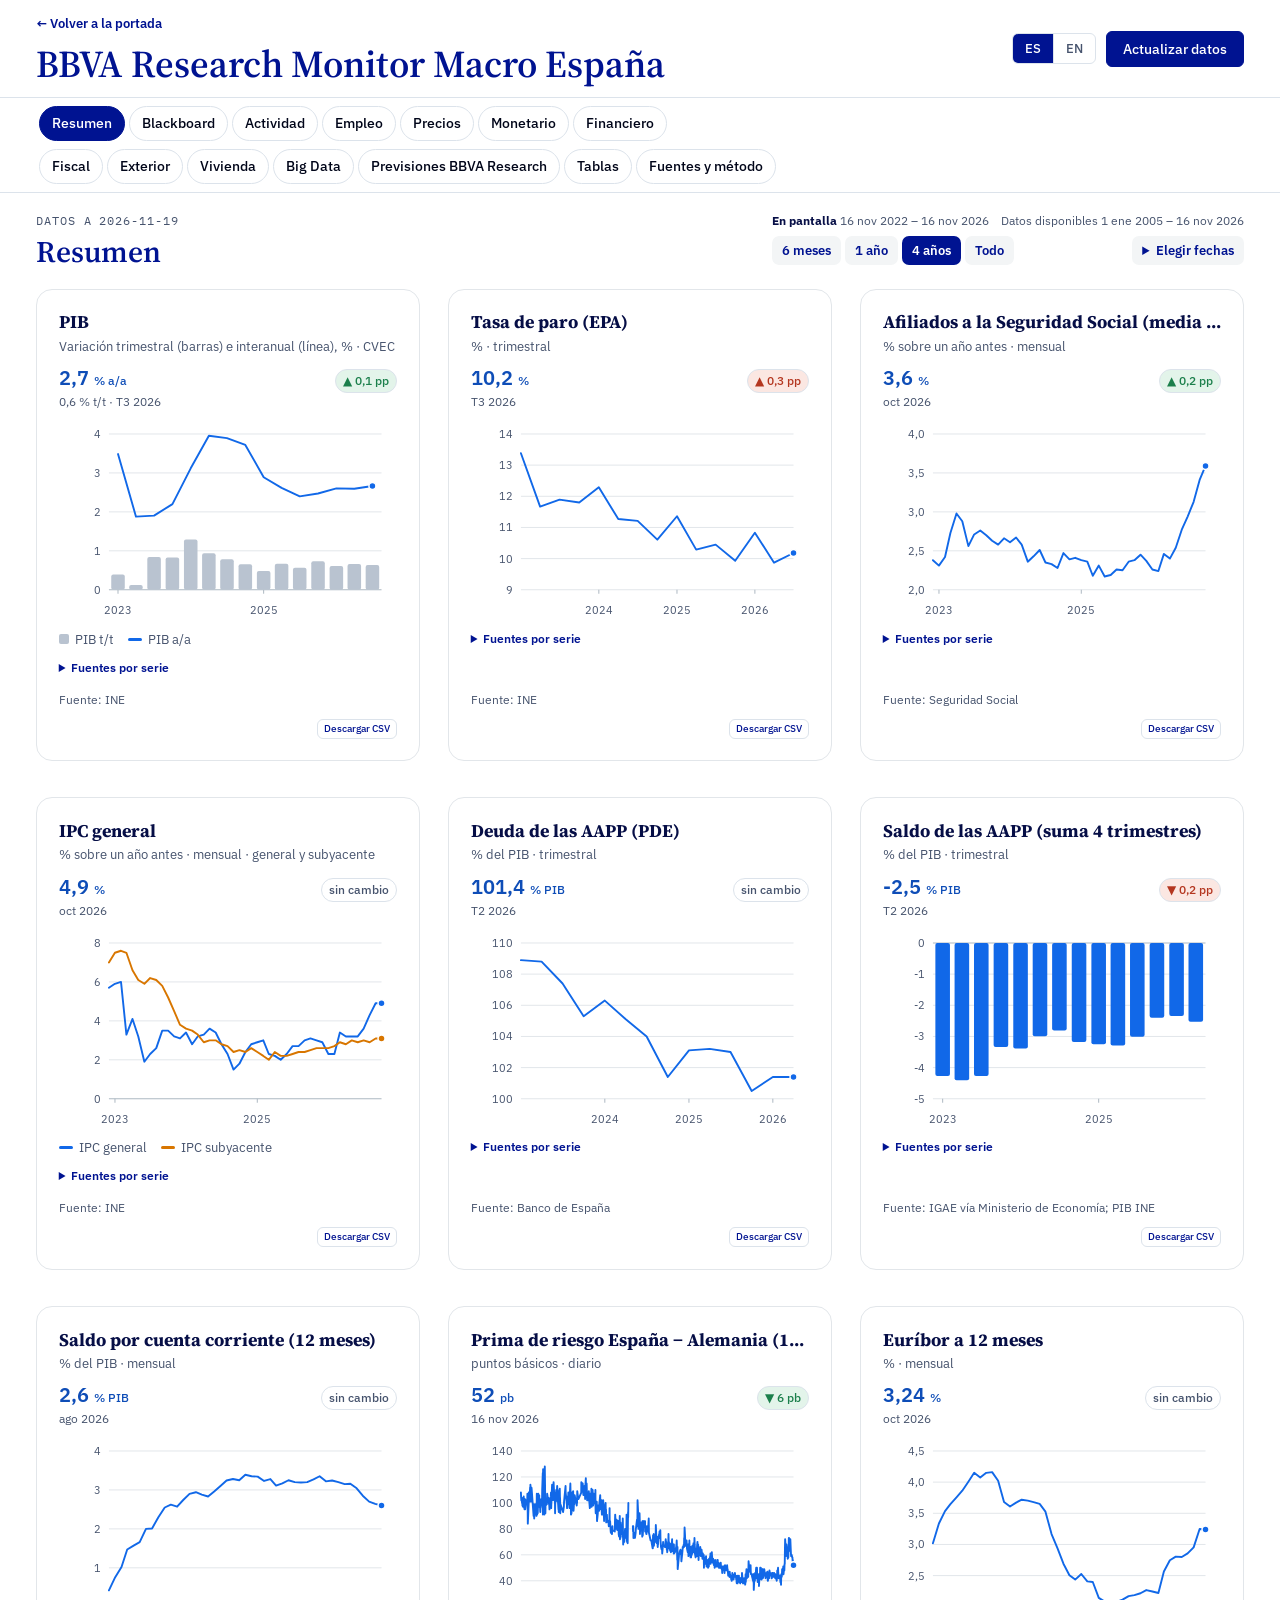
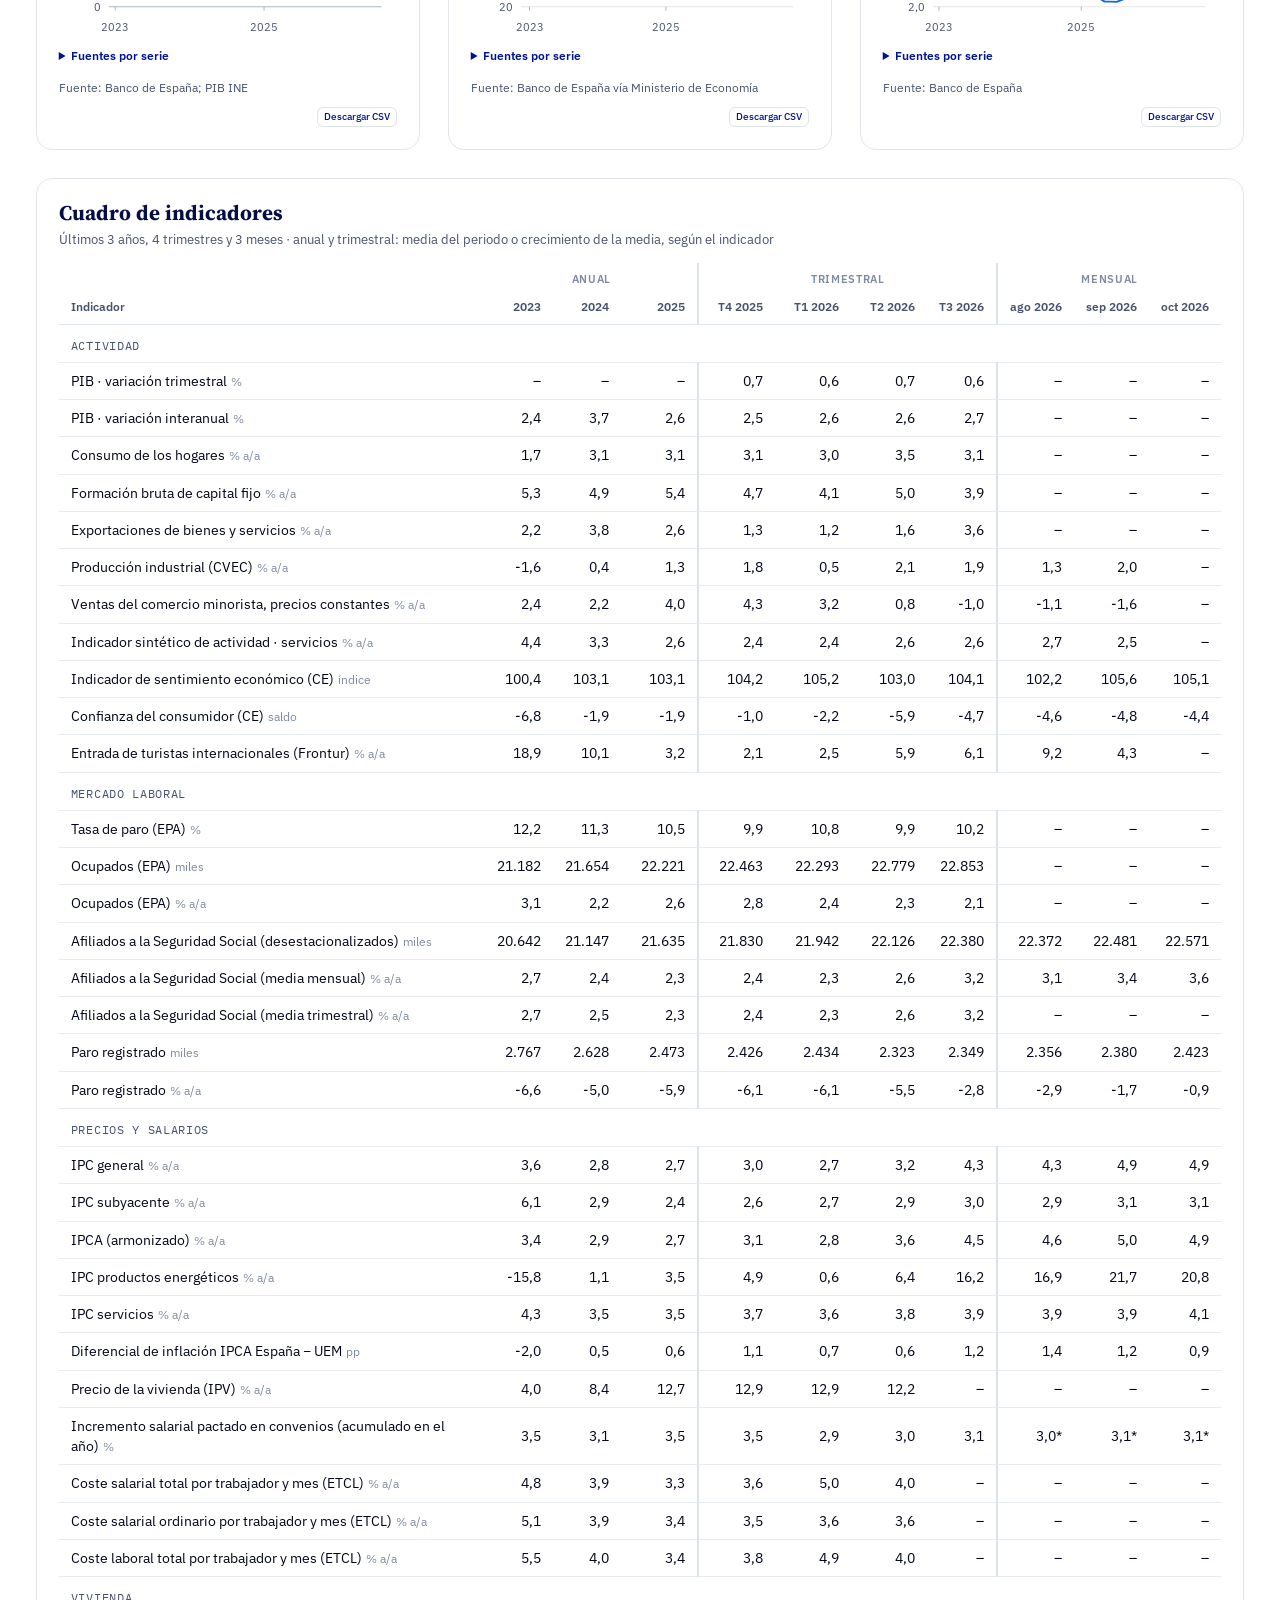
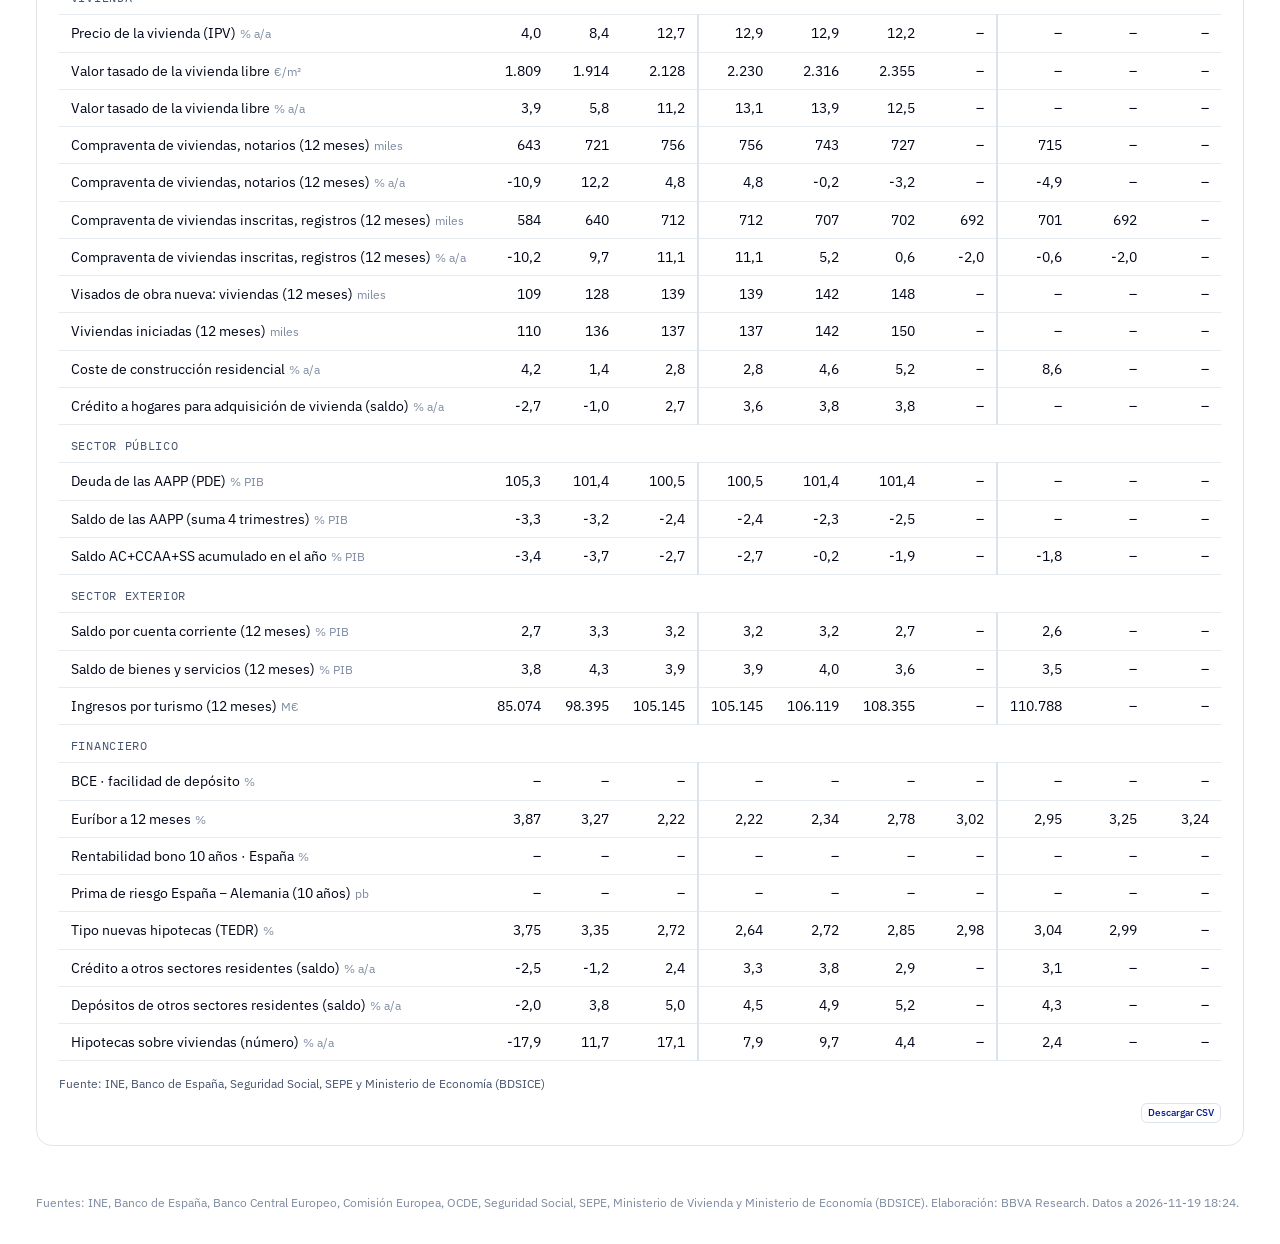
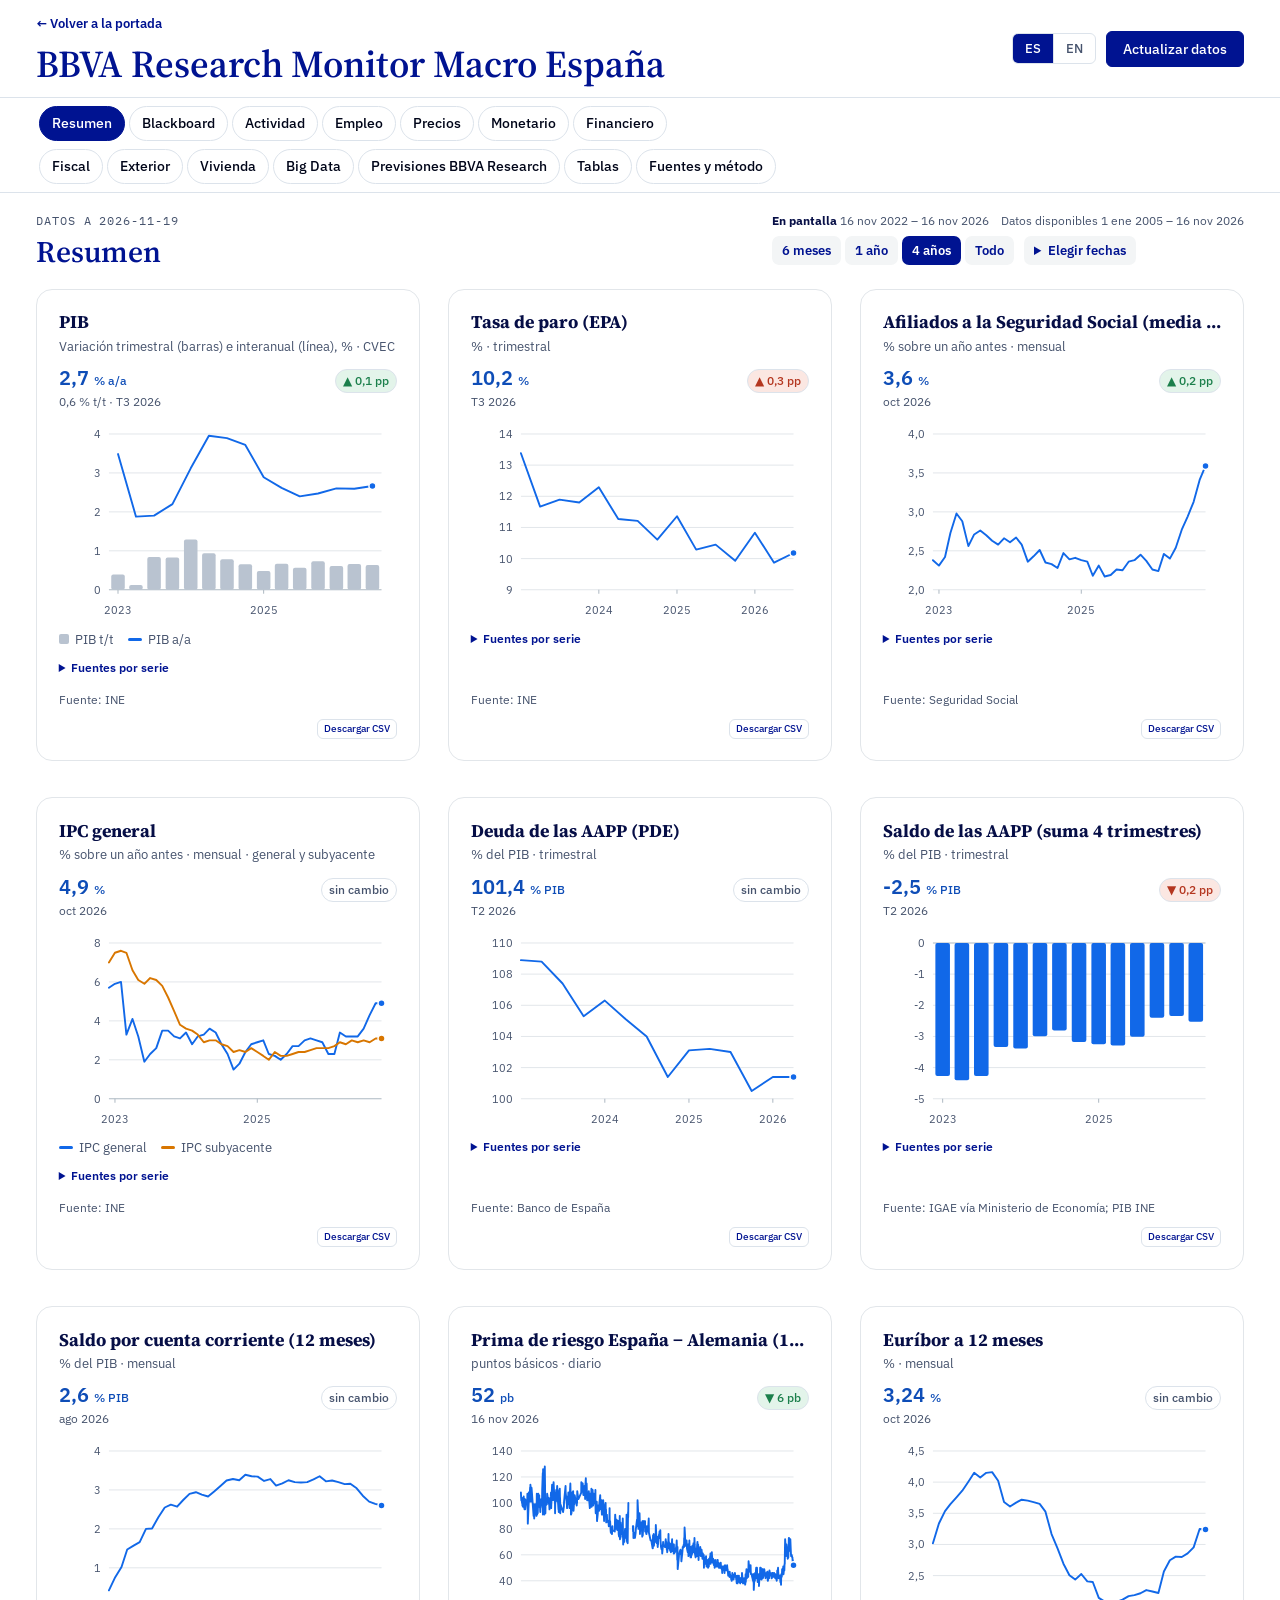
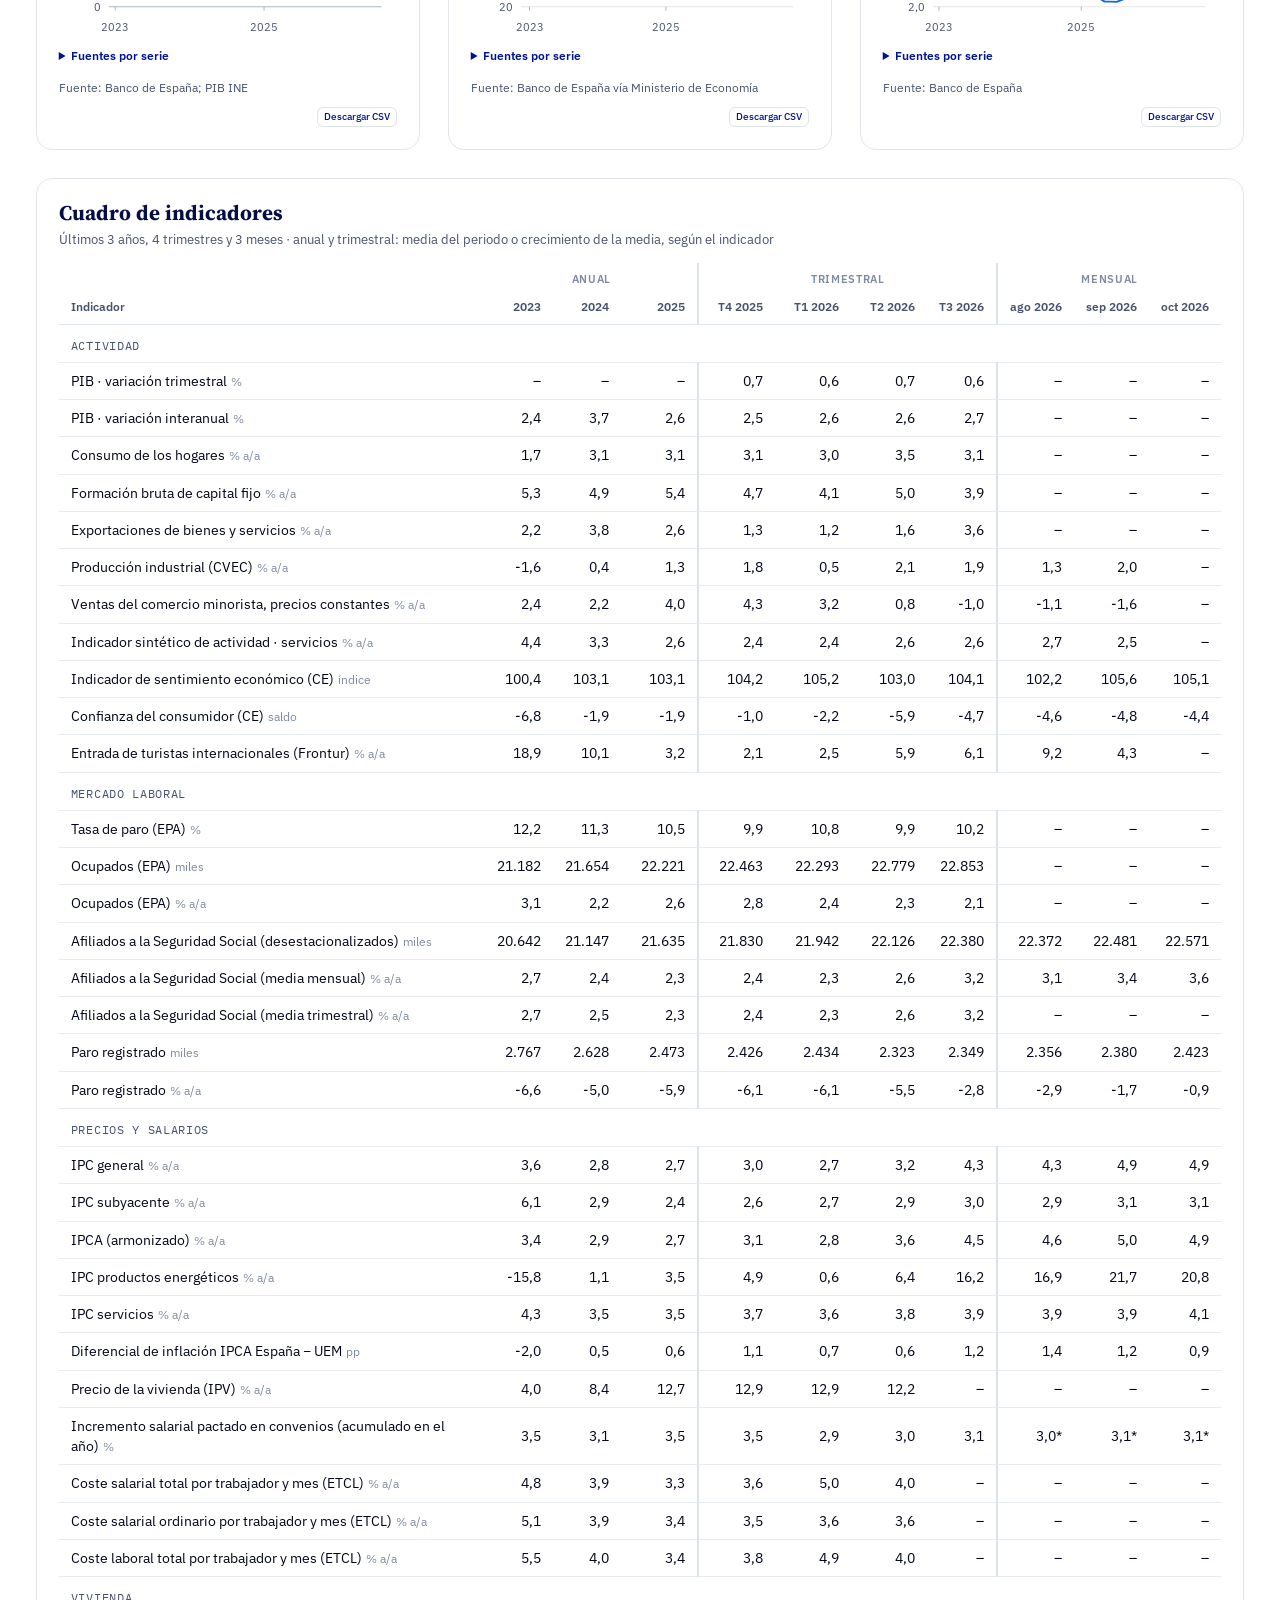
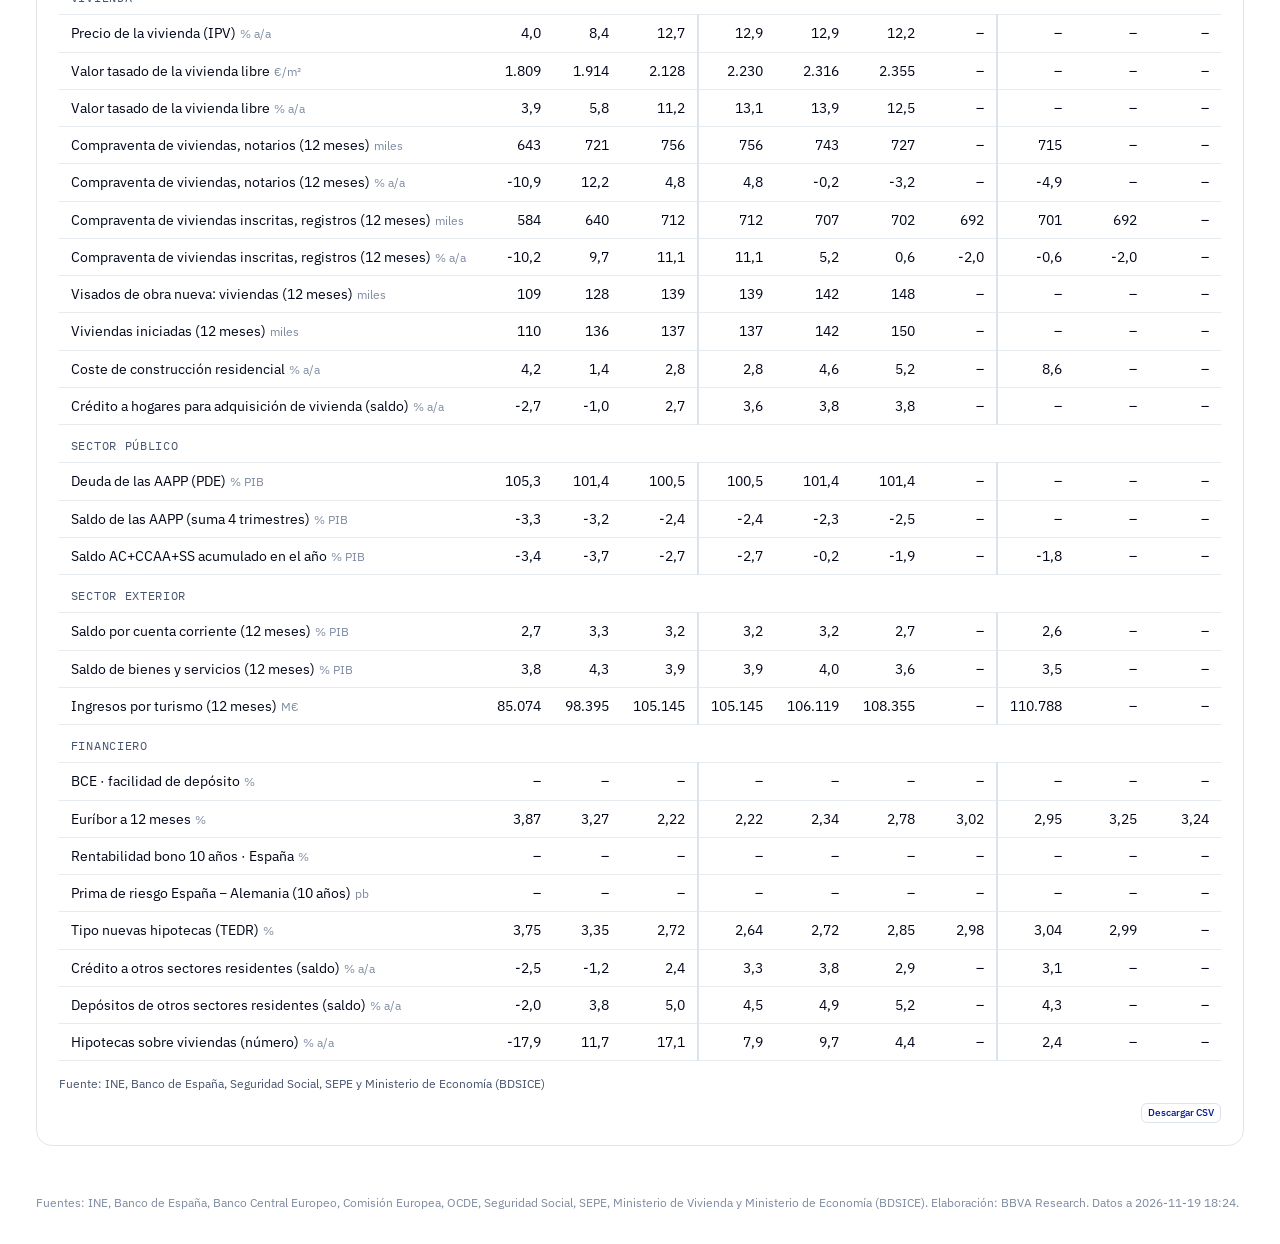
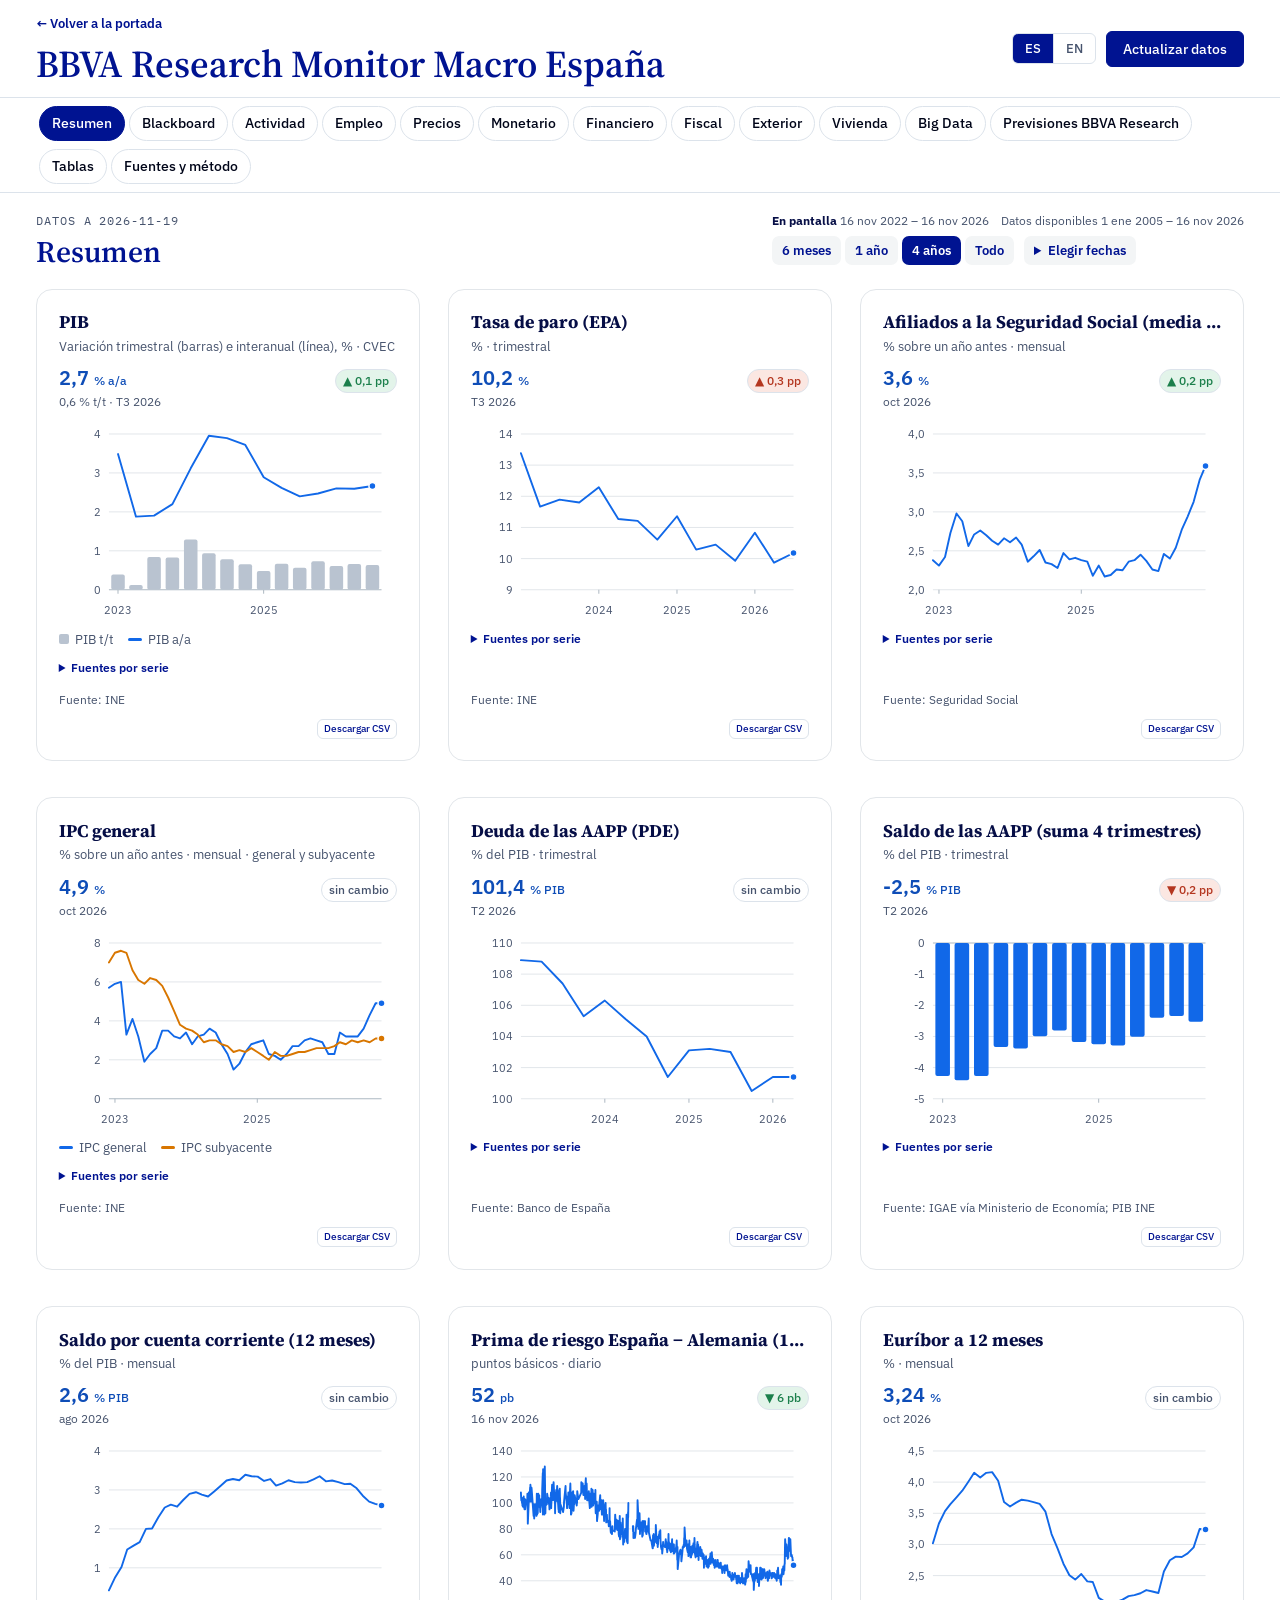
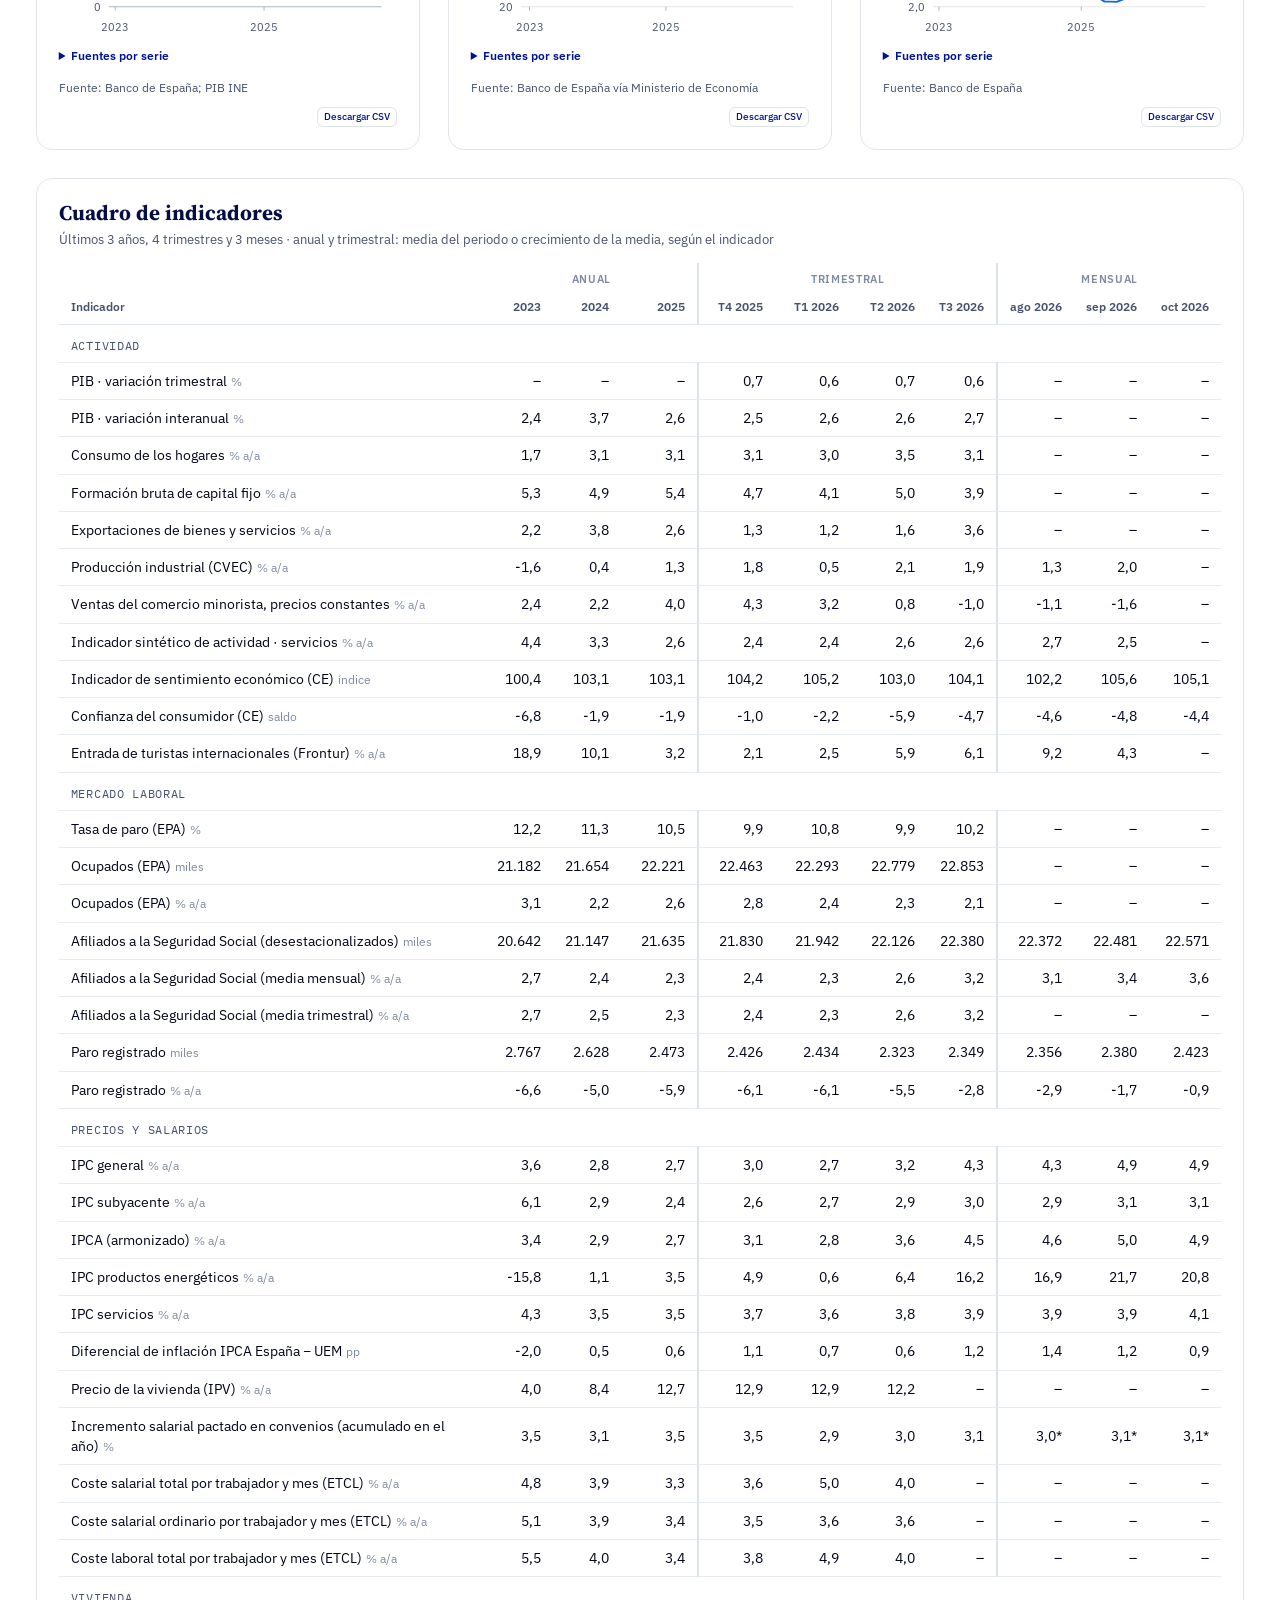
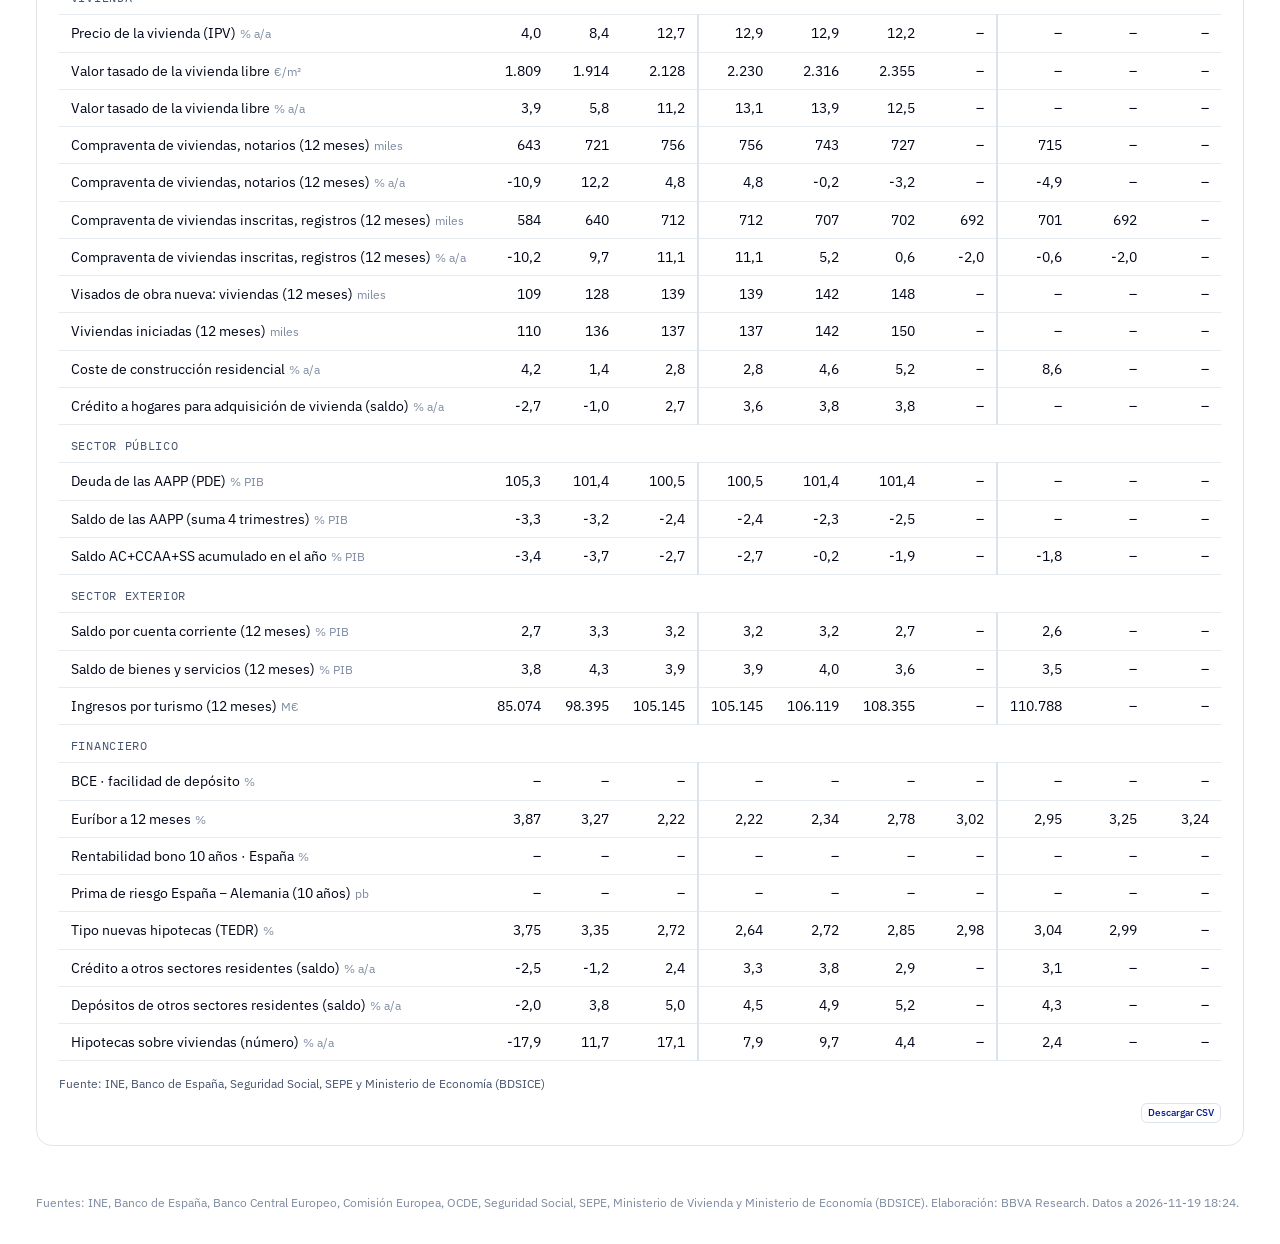
